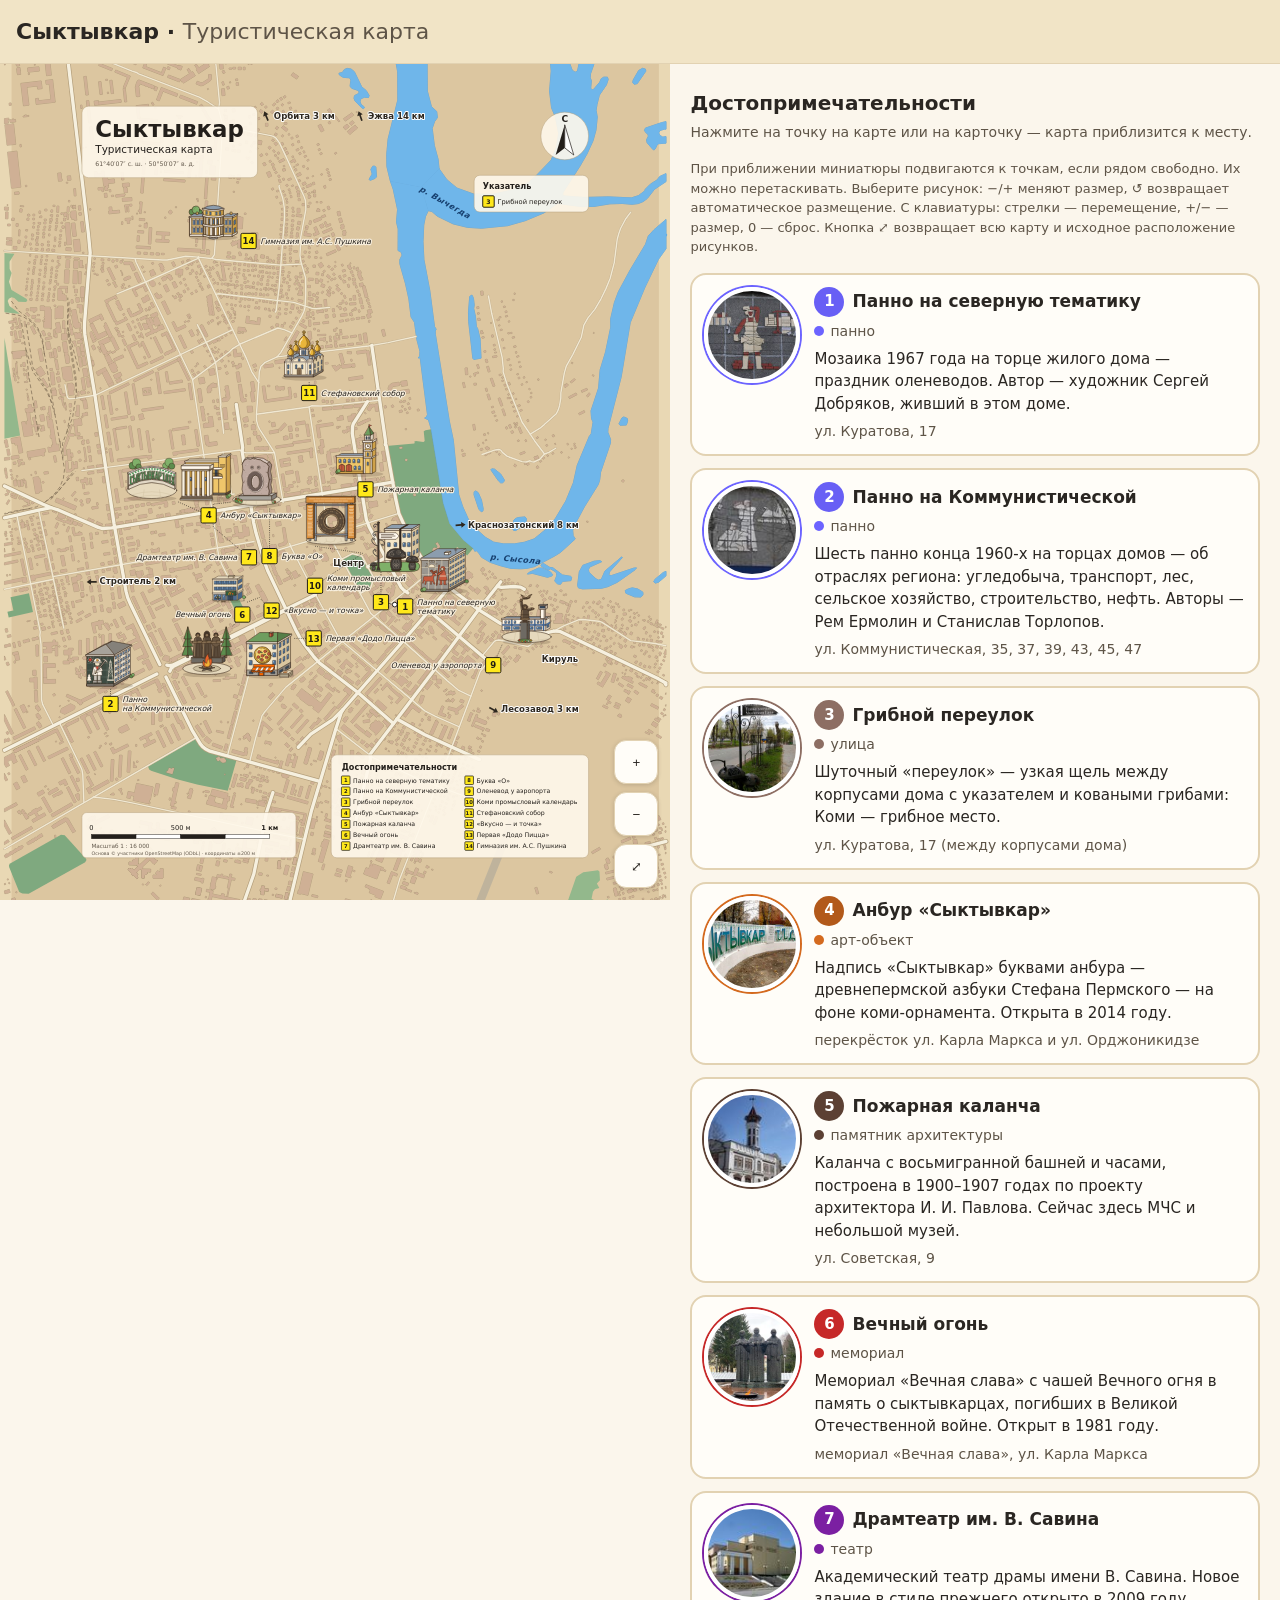
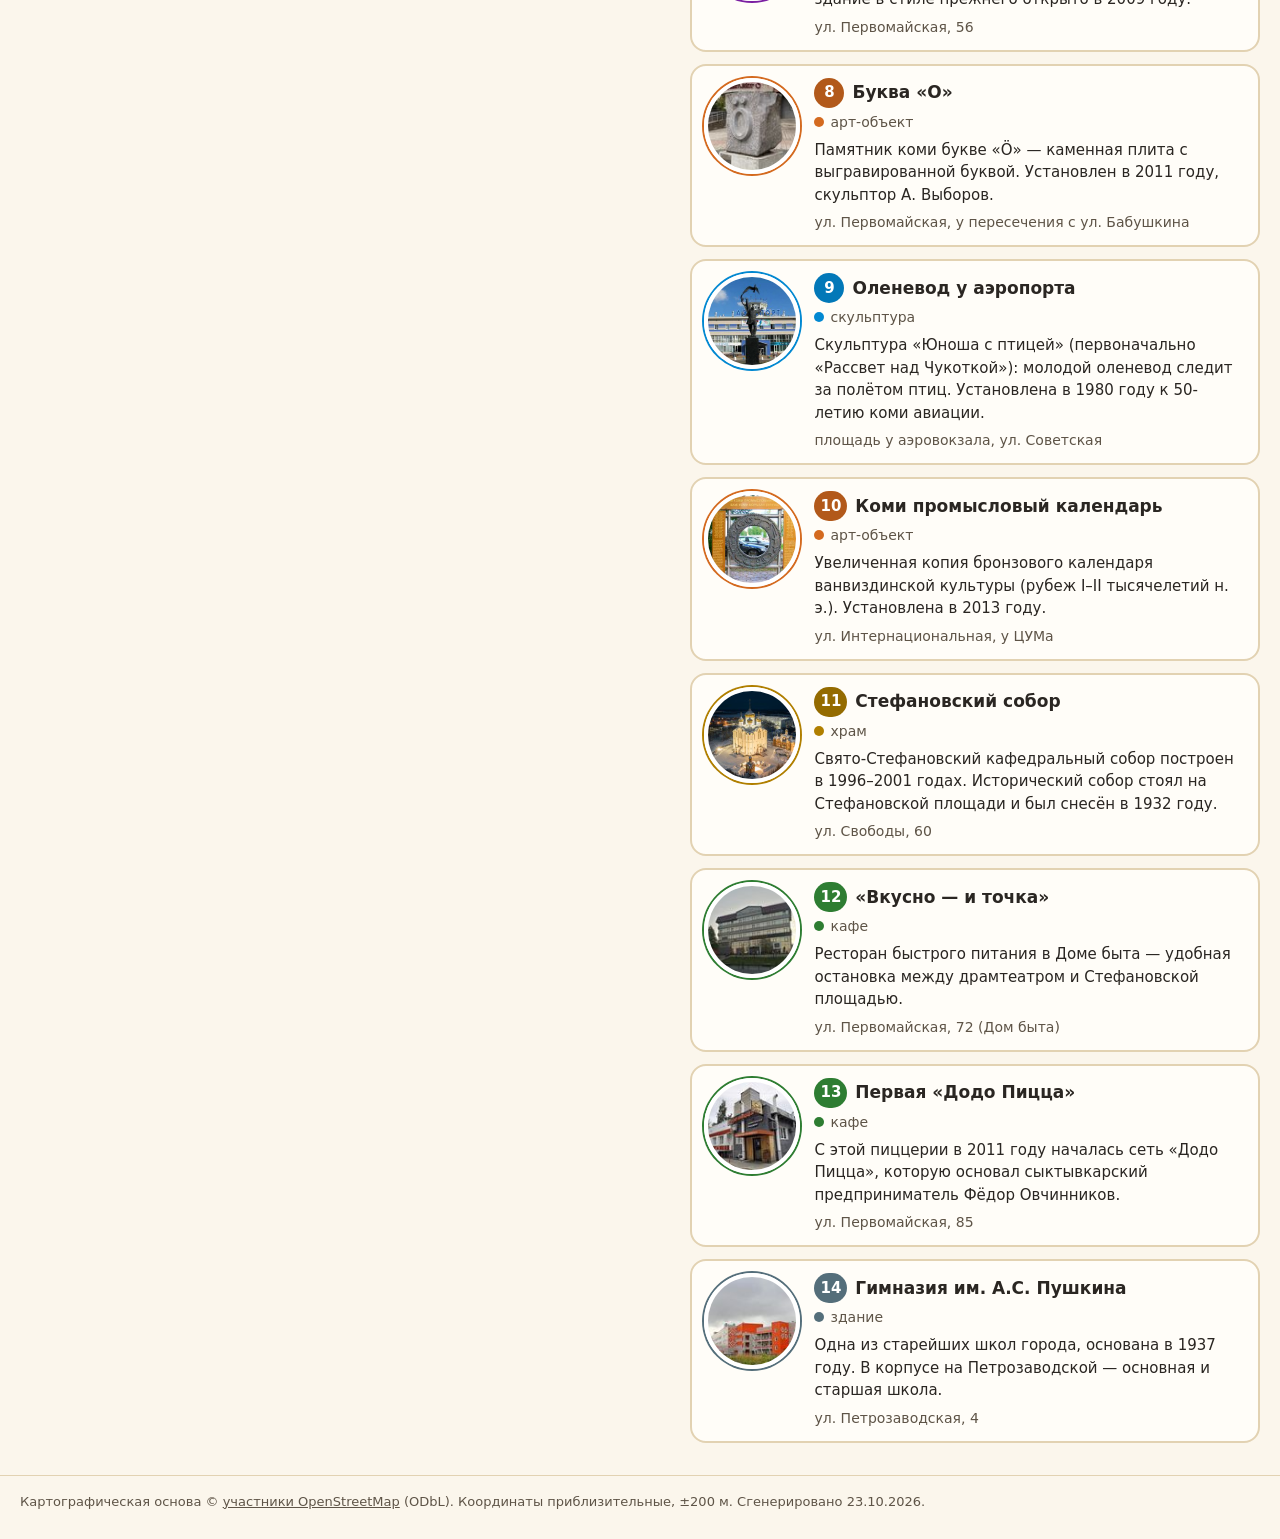
==== index.html @ 78ba377e "Replace card drawings with photos; add navigation files; remove you-are-here" ====
<!doctype html>
<html lang="ru">
<head>
<meta charset="utf-8">
<meta name="viewport" content="width=device-width, initial-scale=1, viewport-fit=cover">
<title>Сыктывкар · Туристическая карта — 14 достопримечательностей</title>
<meta name="description" content="Туристическая карта Сыктывкара: 14 достопримечательностей — панно, арт-объекты, памятники, театр, собор и кафе. Фото, описания и адреса.">
<meta name="theme-color" content="#F1E4C6">
<meta property="og:type" content="website">
<meta property="og:locale" content="ru_RU">
<meta property="og:title" content="Сыктывкар · Туристическая карта">
<meta property="og:description" content="Туристическая карта Сыктывкара: 14 достопримечательностей — панно, арт-объекты, памятники, театр, собор и кафе. Фото, описания и адреса.">
<meta property="og:image" content="syktyvkar_map_ref.png">
<meta property="og:image:width" content="2480">
<meta property="og:image:height" content="3508">
<meta name="twitter:card" content="summary_large_image">
<link rel="icon" type="image/svg+xml" href="favicon.svg">
<style>
:root{
  --bg:#FBF6EC; --paper:#FFFDF8; --sand:#F1E4C6; --map-bg:#E9D8B4;
  --ink:#2A2622; --muted:#5E5447; --line:#E2D2B2;
  --accent:#5C4033; --accent-hover:#47302A; --on-accent:#FFFFFF; --focus:#0B5CC2;
  --header-h:64px;
}
*{box-sizing:border-box}
html{-webkit-text-size-adjust:100%;scroll-padding-top:calc(var(--header-h) + 12px)}
body{margin:0;background:var(--bg);color:var(--ink);
  font:16px/1.5 "DejaVu Sans",Verdana,"PT Sans",system-ui,-apple-system,"Segoe UI",Roboto,Arial,sans-serif}
.top{position:sticky;top:0;z-index:20;display:flex;align-items:center;justify-content:space-between;gap:12px;
  min-height:var(--header-h);padding:8px max(16px,env(safe-area-inset-right)) 8px max(16px,env(safe-area-inset-left));
  background:var(--sand);border-bottom:1px solid var(--line)}
.top h1{margin:0;font-size:clamp(16px,2.3vw,22px);line-height:1.25}
.top h1 span{font-weight:400;color:var(--muted)}
.btn{display:inline-flex;align-items:center;gap:8px;min-height:44px;padding:0 18px;border-radius:999px;
  background:var(--accent);color:var(--on-accent);font-weight:700;font-size:15px;text-decoration:none;white-space:nowrap}
.btn:hover{background:var(--accent-hover)}
.btn svg{width:18px;height:18px}
a:focus-visible,button:focus-visible,.marker:focus-visible{outline:3px solid var(--focus);outline-offset:2px}
.layout{display:grid;grid-template-columns:minmax(0,1.1fr) minmax(340px,1fr)}
.map-pane{position:sticky;top:var(--header-h);height:calc(100vh - var(--header-h));height:calc(100dvh - var(--header-h));
  background:var(--map-bg);overflow:hidden}
.map-pane svg{display:block;width:100%;height:100%;touch-action:pan-y;user-select:none;-webkit-user-select:none}
.map-pane svg.is-zoomed{touch-action:none;cursor:grab}
.map-pane svg.is-dragging{cursor:grabbing}
.map-tools{position:absolute;right:12px;bottom:12px;display:flex;flex-direction:column;gap:8px}
.map-tools button{width:44px;height:44px;border-radius:12px;border:1px solid var(--line);background:var(--paper);
  color:var(--ink);font:700 22px/1 inherit;cursor:pointer;box-shadow:0 1px 4px rgba(42,38,34,.18)}
.map-tools button:hover{background:#fff}
.list-pane{padding:20px 20px 32px}
.list-pane h2{margin:4px 0 4px;font-size:20px}
.list-pane .hint{margin:0 0 16px;color:var(--muted);font-size:14px}
.cards{list-style:none;margin:0;padding:0;display:grid;gap:12px}
.card{position:relative;display:grid;grid-template-columns:96px 1fr;gap:14px;align-items:start;padding:12px;
  background:var(--paper);border:2px solid var(--line);border-radius:16px;
  transition:border-color .25s ease,box-shadow .25s ease,background-color .25s ease}
.card:hover,.card.is-hover{border-color:var(--c)}
.card.is-active{border-color:var(--c);box-shadow:0 0 0 4px color-mix(in srgb,var(--c) 22%,transparent);
  background:color-mix(in srgb,var(--c) 6%,var(--paper))}
.card.flash{animation:flash .9s ease}
@keyframes flash{0%{box-shadow:0 0 0 0 var(--c)}100%{box-shadow:0 0 0 14px transparent}}
.card>div{min-width:0;overflow-wrap:break-word}
.thumb{width:96px;height:96px;border-radius:50%;object-fit:cover;border:4px solid #fff;box-shadow:0 0 0 2px var(--c)}
.head{display:flex;align-items:center;gap:8px}
.num{flex:none;display:inline-grid;place-items:center;min-width:30px;height:30px;padding:0 6px;border-radius:999px;
  background:var(--c-ink);color:#fff;font-weight:700;font-size:15px}
.card h3{margin:0;font-size:17px;line-height:1.3}
.cat{margin:4px 0 6px;font-size:14px;color:var(--muted)}
.cat i{display:inline-block;width:10px;height:10px;margin-right:6px;border-radius:50%;background:var(--c)}
.desc{margin:0 0 6px;font-size:15px}
.addr{margin:0;font-size:14px;color:var(--muted)}
.card-hit{position:absolute;inset:0;width:100%;border:0;padding:0;border-radius:14px;background:transparent;cursor:pointer}
footer{padding:16px 20px 28px;border-top:1px solid var(--line);color:var(--muted);font-size:13px}
footer a{color:inherit}
.sr-only{position:absolute;width:1px;height:1px;margin:-1px;overflow:hidden;clip:rect(0 0 0 0);white-space:nowrap}
/* SVG-карта */
.marker{cursor:pointer;outline:none}
.marker .dot{transition:stroke-width .2s ease,fill .2s ease}
.marker:hover .dot,.marker.is-hover .dot,.marker:focus-visible .dot,.marker.is-active .dot{stroke-width:8;fill:var(--hi)}
.marker .ring{opacity:0;transition:opacity .2s ease}
.marker.is-active .ring,.marker:focus-visible .ring{opacity:1}
.hit{fill:transparent}
.illu{cursor:pointer}
/* при зуме оформление печатного листа (заголовок, легенда, линейка) убираем — оно бы росло */
#map-svg :is(#title,#north,#scalebar,#legend,#index){transition:opacity .25s ease}
#map-svg.is-zoomed :is(#title,#north,#scalebar,#legend,#index){opacity:0;pointer-events:none}
.dyn-scale{position:absolute;left:12px;bottom:12px;display:none;align-items:center;gap:8px;padding:6px 10px;
  border:1px solid var(--line);border-radius:10px;background:rgba(255,253,248,.94);color:var(--ink);font-size:13px;
  box-shadow:0 1px 4px rgba(42,38,34,.18)}
.dyn-scale i{display:block;height:7px;border:2px solid var(--ink);border-top:0}
.map-pane.is-zoomed .dyn-scale{display:flex}
.yah-pulse{transform-box:fill-box;transform-origin:center;animation:yah 1.8s ease-out infinite;pointer-events:none}
@keyframes yah{0%{transform:scale(1);opacity:.55}100%{transform:scale(3.4);opacity:0}}
@media (max-width:860px){
  .layout{grid-template-columns:minmax(0,1fr)}
  .map-pane{position:relative;top:auto;height:auto;aspect-ratio:2480/3508}
  .list-pane{padding:16px}
  .top .btn span{display:none}
}
@media (prefers-reduced-motion:reduce){
  .yah-pulse{animation:none;opacity:.3}
  *,*::before,*::after{transition:none!important;animation-duration:0s!important;scroll-behavior:auto!important}
}
/* navigation:start */
/* Управление миниатюрами использует оформление существующих кнопок карты. */
.map-pane{scroll-margin-top:var(--header-h);overflow-anchor:none}
.map-pane #map-svg{height:var(--map-canvas-height,100%)}
.head h3{min-width:0;overflow-wrap:anywhere}
.illu{cursor:grab;touch-action:none;outline:none}
.illu.is-dragging,#map-svg.is-dragging .illu{cursor:grabbing}
.illu:focus-visible{filter:drop-shadow(0 0 2px var(--focus))}
.callout-leader{pointer-events:none}
.illu-hit{fill:transparent;pointer-events:all}
#labels,#districts,#you-are-here,.marker .hit{pointer-events:none}
.callout-tools{position:absolute;top:12px;left:12px;bottom:auto;right:auto;
  display:flex;flex-direction:row;align-items:center;gap:6px;max-width:calc(100% - 24px);padding:6px;
  border:1px solid var(--line);border-radius:12px;background:var(--paper)}
.callout-tools[hidden]{display:none}
.callout-tools span{padding:0 4px;font-size:13px;line-height:1.2;color:var(--ink)}
.callout-tools button{flex:none;width:40px;height:40px;font-size:21px}
.callout-tools button:disabled{opacity:.45;cursor:default}
.navigation-hint{font-size:13px!important}
#map-svg.is-dragging,#map-svg.is-dragging *{cursor:grabbing}
.callout-leader.is-active,.callout-leader.is-hover{stroke-opacity:1;stroke-width:2.6px;
  vector-effect:non-scaling-stroke;filter:drop-shadow(0 0 1px var(--paper))}
.illu:is(.is-active,.is-hover) .illu-hit{stroke:var(--accent);stroke-width:1.3px;
  stroke-dasharray:3 4;vector-effect:non-scaling-stroke;rx:8px}
#navigation-labels{pointer-events:none;user-select:none}
#navigation-labels text{text-anchor:middle;dominant-baseline:central;paint-order:stroke fill;
  stroke:var(--sand);stroke-linejoin:round;stroke-width:3px;font-family:Verdana,"DejaVu Sans",sans-serif}
.street-label{font-size:12px;font-style:italic;fill-opacity:.86}
.house-label{font-size:11px;font-weight:700}
.thumb.illustrated{object-fit:contain;background:var(--paper);padding:5px}
.place-sheet{display:none}
@media(max-width:860px){
  .map-pane{height:calc(100vh - var(--header-h));height:calc(100dvh - var(--header-h));aspect-ratio:auto}
  .place-sheet:not([hidden]){display:block;position:fixed;z-index:30;left:max(10px,env(safe-area-inset-left));
    right:max(10px,env(safe-area-inset-right));bottom:max(10px,env(safe-area-inset-bottom));
    max-height:55vh;max-height:55dvh;overflow:auto;overflow-x:hidden;overscroll-behavior:contain;
    padding:14px 14px 8px;background:var(--paper);border:2px solid var(--line);border-radius:16px;
    box-shadow:0 4px 24px rgba(42,38,34,.2)}
  .sheet-summary{display:grid;grid-template-columns:64px minmax(0,1fr) 36px;gap:12px;align-items:center}
  .sheet-summary .thumb{width:64px;height:64px;border-width:3px}
  .sheet-summary h2{margin:0;font-size:17px;line-height:1.25;overflow-wrap:anywhere}
  .sheet-category{margin:4px 0 0;color:var(--muted);font-size:13px}
  .sheet-close{align-self:start;width:36px;height:44px;border:0;border-radius:10px;
    background:transparent;color:var(--ink);font-size:28px;line-height:1;cursor:pointer}
  .sheet-address{margin:10px 0 0;color:var(--muted);font-size:14px}
  .sheet-description{margin:10px 0 0;font-size:15px;line-height:1.45}
  .sheet-toggle{display:block;width:100%;min-height:44px;margin-top:4px;border:0;background:transparent;
    color:var(--accent);font-family:inherit;font-size:14px;font-weight:700;line-height:1.3;cursor:pointer}
  .sheet-toggle:hover,.sheet-close:hover{background:var(--bg)}
}
@media(max-width:360px){
  .sheet-summary{grid-template-columns:48px minmax(0,1fr) 28px;gap:8px}
  .sheet-summary .thumb{width:48px;height:48px}
  .sheet-summary h2{font-size:16px}
  .sheet-close{width:28px}
}
/* navigation:end */
</style>
</head>
<body>
<header class="top">
  <h1>Сыктывкар · <span>Туристическая карта</span></h1>
  
</header>
<main class="layout">
  <section class="map-pane" id="map" aria-label="Карта">
    <svg xmlns="http://www.w3.org/2000/svg" viewBox="0 0 2480 3508" id="map-svg" preserveAspectRatio="xMidYMid meet" aria-labelledby="map-svg-title"><title id="map-svg-title">Сыктывкар — Туристическая карта</title>
<desc>14 достопримечательностей. Основа © участники OpenStreetMap (ODbL).</desc>
<g id="land"><rect x="-118" y="-118" width="2716" height="3744" fill="#DCC6A0"/></g>
<g id="parks"><path d="M2385.7 3565.7L2390.6 3587.4L2336.4 3601.2L2309 3622.5L2314 3638.7L2258.2 3656L2247.4 3656L2243.9 3653.4L2256 3641.1L2251 3625.2L2215.2 3615.7L2200.9 3627.8L2180.9 3625L2153.8 3656L2118.5 3655.9L2199.5 3560.1L2251.3 3410.2L2280.8 3391.6L2342.3 3383.4L2348.7 3387.9L2350.8 3425L2337.8 3438.6L2348.1 3457.9L2329.8 3463.4L2321.6 3473.7L2315.5 3503.2L2349.8 3520.4L2350.3 3562L2365.3 3570L2371.2 3564.5L2370.9 3511.6L2383.2 3504.5L2388.5 3531.8L2410.5 3531.5L2415.1 3553Z" fill="#93B88C" fill-rule="evenodd"/>
<path d="M-148 1572.8L-82.4 1559.1L-148 1150.2Z" fill="#93B88C" fill-rule="evenodd"/>
<path d="M-100.8 1047.4L-148 1041.3L-148 792.9L-106 796.6L-126.7 830L-126.2 860.6L-118 877.3L-129 913.5L-118 947.9L-54.6 986.1L-52.1 993.2L-57.7 999.1L-89.7 997.5L-106.5 982.3L-118 978.7L-129.6 984.6L-134.3 994.3L-127 1015.3L-83.2 1048.1Z" fill="#93B88C" fill-rule="evenodd"/>
<path d="M-124.1 3355.1L89.2 3233.7L104.9 3235.8L195 3335.6L195.9 3340.2L190.8 3349.2L-46.4 3481.7L-72.8 3480.4L-86 3474.5L-128.5 3370L-129 3361.1Z" fill="#7FA97F" fill-rule="evenodd"/>
<path d="M-45.1 2220.7L-28.3 2299.4L-130.2 2323.1L-135.6 2298.8L-110.5 2293.4L-122.5 2237.6Z" fill="#7FA97F" fill-rule="evenodd"/>
<path d="M467.3 2965.8L576.2 3001.1L660.2 3023.7L789.1 3049.3L826.1 2919.1L705.8 2886.7L687.3 2875.6L674.2 2863.4L657 2838.5L649.9 2835.9L454.5 2947.3L459.4 2960.4Z" fill="#7FA97F" fill-rule="evenodd"/>
<path d="M853.1 2339.5L846.3 2343.1L796 2242.4L826.8 2226.9L877.4 2327.4L874.7 2328.7L853.5 2290.9L833.6 2300.8Z" fill="#7FA97F" fill-rule="evenodd"/>
<path d="M1274.6 2080.5L1347.4 2217.7L1387.6 2195.9L1398.3 2153.4L1351.5 2067.4L1311.9 2056.3L1274.7 2075.8Z" fill="#7FA97F" fill-rule="evenodd"/>
<path d="M1645 1542.1L1694.2 1842L1721.2 1929.3L1778.2 1996.9L1819.6 2031.9L1793.3 2062.2L1751.9 2027L1732.3 2047.5L1639.6 2123.2L1634.6 2120.5L1563.2 2004.8L1506 1873.6L1459.2 1608.1L1466 1601.9L1571.8 1592.2L1573.8 1588.7L1570.7 1585.3L1578.7 1582L1610.2 1586.1L1615.4 1582.3L1611.3 1541.1L1618.8 1536.4L1643.1 1532.8Z" fill="#7FA97F" fill-rule="evenodd"/></g>
<g id="buildings"><path d="M-148 3469.7L-144.9 3469.5L-145.2 3468.4L-140.9 3467.2L-140.6 3468.2L-136.2 3467L-136.5 3465.9L-132.2 3464.6L-131.9 3465.7L-129 3464.9L-129.3 3463.8L-127.9 3463.4L-124.1 3476.3L-125.6 3476.7L-125.9 3475.6L-130.2 3476.9L-129.8 3478.3L-139.9 3481.3L-140.4 3479.8L-144.7 3481L-144.4 3482.2L-145.8 3482.6L-148 3475.1Z" fill="none" stroke="#8F7C60" stroke-width="2" stroke-linejoin="round"/>
<path d="M-79.2 3517L-62.7 3512.9L-52.5 3554.5L-68.9 3558.5Z" fill="none" stroke="#8F7C60" stroke-width="2" stroke-linejoin="round"/>
<path d="M-91.1 3595.5L-80.6 3592.9L-75.2 3614.5L-85.7 3617.1Z" fill="none" stroke="#8F7C60" stroke-width="2" stroke-linejoin="round"/>
<path d="M-148 3519.7L-115.9 3510.7L-118.1 3502.8L-103.9 3498.8L-99.3 3515.1L-99.2 3519.1L-101 3522.2L-104.8 3524.7L-148 3536.8Z" fill="none" stroke="#8F7C60" stroke-width="2" stroke-linejoin="round"/>
<path d="M-48.3 3530.4L-27.1 3525.1L-24.4 3535.9L-45.6 3541.2Z" fill="none" stroke="#8F7C60" stroke-width="2" stroke-linejoin="round"/>
<path d="M-7.4 3656L-14.3 3631.3L-2.9 3628.1L5 3656Z" fill="none" stroke="#8F7C60" stroke-width="2" stroke-linejoin="round"/>
<path d="M-37.1 3563.8L-18.8 3559.3L-10 3595.1L-28.2 3599.6Z" fill="none" stroke="#8F7C60" stroke-width="2" stroke-linejoin="round"/>
<path d="M-65.9 3566.1L-51 3562.5L-41.1 3602.8L-55.9 3606.4Z" fill="none" stroke="#8F7C60" stroke-width="2" stroke-linejoin="round"/>
<path d="M-4 3571.7L7.2 3569L12.1 3590L0.9 3592.7Z" fill="none" stroke="#8F7C60" stroke-width="2" stroke-linejoin="round"/>
<path d="M-44.5 3545.7L-23.3 3540.4L-20.6 3551.3L-41.8 3556.5Z" fill="none" stroke="#8F7C60" stroke-width="2" stroke-linejoin="round"/>
<path d="M-142.4 3544.8L-148 3546.4L-148 3552.6L-140.7 3550.5Z" fill="none" stroke="#8F7C60" stroke-width="2" stroke-linejoin="round"/>
<path d="M-93 3616.9L-99.5 3618.9L-101 3614.3L-94.4 3612.3Z" fill="none" stroke="#8F7C60" stroke-width="2" stroke-linejoin="round"/>
<path d="M14.8 3545.8L-6.9 3551.3L-8.7 3544.3L-6.4 3543.7L-7.6 3539L-5.3 3538.5L-7.1 3531.7L10.1 3527.3Z" fill="none" stroke="#8F7C60" stroke-width="2" stroke-linejoin="round"/>
<path d="M-96.8 3472.5L-95.1 3476.8L-99.4 3478.5L-101.2 3474.2Z" fill="none" stroke="#8F7C60" stroke-width="2" stroke-linejoin="round"/>
<path d="M-9.3 3555.7L-3.6 3554.4L-2.6 3558.7L-8.4 3560.1Z" fill="none" stroke="#8F7C60" stroke-width="2" stroke-linejoin="round"/>
<path d="M-15.3 3520.5L6.8 3514.7L8 3519.2L-14.1 3525Z" fill="none" stroke="#8F7C60" stroke-width="2" stroke-linejoin="round"/>
<path d="M-138.5 3560.5L-132.9 3558.9L-130.1 3569.4L-127.8 3568.8L-125.9 3575.7L-132.2 3577.4L-130 3585.5L-133.4 3586.4L-135.6 3578.4L-140.6 3579.7L-142.4 3573.3L-144.4 3573.9L-146.9 3564.7L-138 3562.2Z" fill="none" stroke="#8F7C60" stroke-width="2" stroke-linejoin="round"/>
<path d="M-126.8 3584.7L-137.8 3587.7L-130.8 3612.9L-140.8 3615.6L-138.7 3623L-134 3621.7L-128.1 3643L-117.4 3640.1L-123.7 3617.3L-118.3 3615.8Z" fill="none" stroke="#8F7C60" stroke-width="2" stroke-linejoin="round"/>
<path d="M-36.3 3566.7L-49.2 3569.6L-47.3 3577.4L-34.4 3574.5Z" fill="none" stroke="#8F7C60" stroke-width="2" stroke-linejoin="round"/>
<path d="M-20.9 2945.3L-12.1 2940.9L-42.6 2879.7L-51.4 2884.1Z" fill="none" stroke="#8F7C60" stroke-width="2" stroke-linejoin="round"/>
<path d="M-57.5 2963.5L-48.8 2959.2L-79.3 2898L-88 2902.3Z" fill="none" stroke="#8F7C60" stroke-width="2" stroke-linejoin="round"/>
<path d="M15.7 2927.1L24.7 2922.6L-5.8 2861.4L-14.8 2865.9Z" fill="none" stroke="#8F7C60" stroke-width="2" stroke-linejoin="round"/>
<path d="M4.5 3602.8L39.1 3594.3L42.8 3609.2L8.2 3617.8Z" fill="none" stroke="#8F7C60" stroke-width="2" stroke-linejoin="round"/>
<path d="M7.9 3080.9L18.4 3075L52 3135.6L41.4 3141.4Z" fill="none" stroke="#8F7C60" stroke-width="2" stroke-linejoin="round"/>
<path d="M-148 2938.4L-141.4 2951.4L-126.6 2943.8L-135 2927.3L-118.5 2918.9L-110 2935.6L-94.4 2927.7L-103.8 2909.2L-101.4 2908L-110.7 2889.7L-148 2908.7Z" fill="none" stroke="#8F7C60" stroke-width="2" stroke-linejoin="round"/>
<path d="M-3.8 3155.6L-13.2 3138.8L9.8 3125.9L4.6 3116.6L-13 3126.5L-14.9 3123.3L-23.8 3128.2L-32.9 3133.3L-31 3136.6L-48.1 3146.2L-42.9 3155.5L-21.8 3143.6L-12.3 3160.4L-33 3172.1L-27.1 3182.5L25.6 3152.9L19.7 3142.4Z" fill="none" stroke="#8F7C60" stroke-width="2" stroke-linejoin="round"/>
<path d="M19.7 3031.6L26.9 3027.9L28.7 3031.2L21.5 3035Z" fill="none" stroke="#8F7C60" stroke-width="2" stroke-linejoin="round"/>
<path d="M11.2 3550.9L23.1 3547.9L24.1 3551.8L12.1 3554.7Z" fill="none" stroke="#8F7C60" stroke-width="2" stroke-linejoin="round"/>
<path d="M-148 3171.8L-118.3 3227.1L-129.2 3232.9L-148 3197.8Z" fill="none" stroke="#8F7C60" stroke-width="2" stroke-linejoin="round"/>
<path d="M-148 3264.2L-132.6 3255.2L-127.8 3263.5L-148 3275.2Z" fill="none" stroke="#8F7C60" stroke-width="2" stroke-linejoin="round"/>
<path d="M-119.6 3247L-35.1 3199L-30.2 3207.7L-114.6 3255.7Z" fill="none" stroke="#8F7C60" stroke-width="2" stroke-linejoin="round"/>
<path d="M-148 2976.8L-134.2 3004.3L-142.8 3008.6L-148 2998.3Z" fill="none" stroke="#8F7C60" stroke-width="2" stroke-linejoin="round"/>
<path d="M-148 3125.1L-98.9 3099.4L-93.7 3109.4L-148 3137.9Z" fill="none" stroke="#8F7C60" stroke-width="2" stroke-linejoin="round"/>
<path d="M-95.5 3013L-110.3 3020.6L-97.5 3045.5L-82.7 3037.9Z" fill="none" stroke="#8F7C60" stroke-width="2" stroke-linejoin="round"/>
<path d="M-131.2 2983.1L-134.5 2976.1L-127.8 2973L-124.5 2980Z" fill="none" stroke="#8F7C60" stroke-width="2" stroke-linejoin="round"/>
<path d="M-148 3438.9L-144.3 3437.9L-143 3442.9L-148 3444.2Z" fill="none" stroke="#8F7C60" stroke-width="2" stroke-linejoin="round"/>
<path d="M-104 3292.8L-101 3293.3L-99.2 3292.2L-98.5 3293.4L-90.2 3288.6L-91 3287.2L-88.2 3285.6L-87.9 3283.6L-85.6 3284.1L-81.2 3281.5L-80.5 3282.8L-72.8 3279.5L-69.2 3285.6L-72.1 3287.3L-71 3289.2L-75.3 3291.7L-74.8 3292.7L-77.8 3294.4L-78.3 3293.5L-84.8 3298.6L-85.4 3297.6L-99.4 3305.7L-98.7 3306.8L-102.6 3309.1L-103.2 3308L-111.7 3313L-111.1 3314.1L-114.7 3316.2L-115.3 3315.1L-132.4 3326.1L-132.9 3325.3L-136 3327.2L-135.5 3328.1L-143.3 3331.4L-148 3324.9L-148 3320.5L-143.1 3317.6L-142.3 3314.7L-139.9 3315.1L-137.8 3313.9L-136.9 3315.4L-126.4 3309.2L-127 3308.2L-124.7 3306.8L-124.3 3304.4L-121.5 3304.9L-117.4 3302.6L-116.6 3303.9L-108.3 3299.1L-108.9 3297.9L-104.5 3295.3Z" fill="none" stroke="#8F7C60" stroke-width="2" stroke-linejoin="round"/>
<path d="M-49 3276.7L-54.4 3267.6L-41.7 3259.3L-40.7 3260.9L-33.9 3256.8L-34.9 3255.1L-29 3251.6L-28 3253.3L-21 3249.1L-22.1 3247.3L-16.2 3243.8L-15.1 3245.6L-8.2 3241.5L-9.4 3239.5L8 3229.4L9.9 3232.6L8.7 3233.3L14 3239.9L-11.4 3254.2L-10.8 3255.1L-15.5 3257.8L-16 3257L-23.9 3261.7L-23.2 3262.8L-27.9 3265.6L-28.6 3264.5L-40.9 3273L-41.4 3272.1Z" fill="none" stroke="#8F7C60" stroke-width="2" stroke-linejoin="round"/>
<path d="M-11.2 3059.2L-4.2 3072.2L20.2 3059.1L13.2 3046.1Z" fill="none" stroke="#8F7C60" stroke-width="2" stroke-linejoin="round"/>
<path d="M-136.8 3420.5L-132.6 3418.8L-131 3422.9L-135.2 3424.6Z" fill="none" stroke="#8F7C60" stroke-width="2" stroke-linejoin="round"/>
<path d="M-128.8 3440.6L-125.2 3439.2L-127.2 3434.2L-130.8 3435.6Z" fill="none" stroke="#8F7C60" stroke-width="2" stroke-linejoin="round"/>
<path d="M-63.8 2984.5L-79 2991.6L-67.1 3016.9L-51.9 3009.8Z" fill="none" stroke="#8F7C60" stroke-width="2" stroke-linejoin="round"/>
<path d="M-51.3 3166.7L-53.9 3162.1L-48 3158.7L-45.2 3163.4Z" fill="none" stroke="#8F7C60" stroke-width="2" stroke-linejoin="round"/>
<path d="M-78.4 3132.9L-57.1 3170L-51.3 3166.7L-53.9 3162.1L-48 3158.7L-56.3 3144.2L-62.3 3147.6L-72.7 3129.6Z" fill="none" stroke="#8F7C60" stroke-width="2" stroke-linejoin="round"/>
<path d="M-62.3 3147.6L-58.2 3145.3L-67.1 3130.3L-72.7 3129.6Z" fill="none" stroke="#8F7C60" stroke-width="2" stroke-linejoin="round"/>
<path d="M-76.8 3145.4L-85 3131.3L-94 3136.5L-89 3145.1L-85.2 3142.9L-82 3148.4Z" fill="none" stroke="#8F7C60" stroke-width="2" stroke-linejoin="round"/>
<path d="M-107.3 2708.9L-97.9 2704.3L-58.5 2784.4L-67.9 2789Z" fill="none" stroke="#8F7C60" stroke-width="2" stroke-linejoin="round"/>
<path d="M-109.4 2879.6L-11.9 2831.6L-6.7 2842.1L-104.2 2890.1Z" fill="none" stroke="#8F7C60" stroke-width="2" stroke-linejoin="round"/>
<path d="M-148 2729.7L-110.3 2808.5L-120.8 2813.6L-148 2756.7Z" fill="none" stroke="#8F7C60" stroke-width="2" stroke-linejoin="round"/>
<path d="M-148 2833.5L-143.8 2831.5L-142 2835.1L-129.5 2827.9L-124 2839L-133.8 2843.8L-135.5 2840.5L-148 2847.4Z" fill="none" stroke="#8F7C60" stroke-width="2" stroke-linejoin="round"/>
<path d="M-18.8 2695.2L-8.9 2689.1L-4.7 2697.7L-2.6 2696.7L3.8 2710L-7.1 2716.5L-12.3 2705.6L-15.1 2706.9L-17.2 2702.6L-15.6 2701.9Z" fill="none" stroke="#8F7C60" stroke-width="2" stroke-linejoin="round"/>
<path d="M-16.1 2730.2L-6.2 2724.1L-2 2732.7L0.1 2731.7L6.5 2745L-4.4 2751.5L-9.6 2740.6L-12.4 2741.9L-14.5 2737.6L-12.9 2736.9Z" fill="none" stroke="#8F7C60" stroke-width="2" stroke-linejoin="round"/>
<path d="M-13.6 2765.4L-3.6 2759.3L0.5 2767.9L2.7 2766.9L9.1 2780.2L-1.8 2786.7L-7.1 2775.8L-9.8 2777.1L-11.9 2772.8L-10.4 2772.1Z" fill="none" stroke="#8F7C60" stroke-width="2" stroke-linejoin="round"/>
<path d="M-82.8 2694.5L-66.5 2686.9L-54 2713.4L-59.5 2716L-58.6 2717.9L-69.5 2722.9Z" fill="none" stroke="#8F7C60" stroke-width="2" stroke-linejoin="round"/>
<path d="M-57.3 2718.5L-51.1 2715.6L-49 2720L-55.2 2722.9Z" fill="none" stroke="#8F7C60" stroke-width="2" stroke-linejoin="round"/>
<path d="M-112.1 2825.2L-22.2 2781.4L-17.2 2791.8L-107 2835.5Z" fill="none" stroke="#8F7C60" stroke-width="2" stroke-linejoin="round"/>
<path d="M-141.3 2804.4L-137 2813.5L-128.7 2809.6L-133 2800.5Z" fill="none" stroke="#8F7C60" stroke-width="2" stroke-linejoin="round"/>
<path d="M-10.6 2834.2L-5.8 2832.6L-3.3 2837.5L-4.7 2838.2L-4 2839.6L-7.2 2841.2Z" fill="none" stroke="#8F7C60" stroke-width="2" stroke-linejoin="round"/>
<path d="M69 2803L1.8 2837.3L-3.7 2826.5L63.5 2792.1L64.4 2793.9L73.4 2789.2L97.6 2836.3L88.5 2841Z" fill="none" stroke="#8F7C60" stroke-width="2" stroke-linejoin="round"/>
<path d="M94.3 3619.4L103 3615.7L113.7 3640.5L105 3644.2Z" fill="none" stroke="#8F7C60" stroke-width="2" stroke-linejoin="round"/>
<path d="M107.3 3651.8L116 3648L119.4 3656L109.1 3656Z" fill="none" stroke="#8F7C60" stroke-width="2" stroke-linejoin="round"/>
<path d="M121.8 3646.9L126.3 3645.1L130.6 3656L125.4 3656Z" fill="none" stroke="#8F7C60" stroke-width="2" stroke-linejoin="round"/>
<path d="M475.6 3474L501.9 3500.7L493.7 3508.7L467.5 3481.9Z" fill="none" stroke="#8F7C60" stroke-width="2" stroke-linejoin="round"/>
<path d="M481.7 3511.7L488.8 3519.2L491.1 3517L484.1 3509.5Z" fill="none" stroke="#8F7C60" stroke-width="2" stroke-linejoin="round"/>
<path d="M371.9 2882.6L383 2883.2L377.7 2971.8L366.6 2971.1Z" fill="none" stroke="#8F7C60" stroke-width="2" stroke-linejoin="round"/>
<path d="M256.8 2950.2L265.3 2946.1L234.8 2883.9L226.3 2888.1Z" fill="none" stroke="#8F7C60" stroke-width="2" stroke-linejoin="round"/>
<path d="M334.9 2900.2L345.8 2900.8L340.9 2992.3L329.9 2991.8Z" fill="none" stroke="#8F7C60" stroke-width="2" stroke-linejoin="round"/>
<path d="M33.9 2906.1L114.9 2866.4L119.8 2876.5L38.8 2916.2Z" fill="none" stroke="#8F7C60" stroke-width="2" stroke-linejoin="round"/>
<path d="M291.8 3014.9L227.5 3050.4L221.4 3039.3L285.6 3003.8Z" fill="none" stroke="#8F7C60" stroke-width="2" stroke-linejoin="round"/>
<path d="M227.5 2964.6L236.7 2960.1L206.2 2897.9L197 2902.4Z" fill="none" stroke="#8F7C60" stroke-width="2" stroke-linejoin="round"/>
<path d="M132.6 2893.9L123 2898.6L129.5 2911.7L139 2907Z" fill="none" stroke="#8F7C60" stroke-width="2" stroke-linejoin="round"/>
<path d="M422.4 3175L419.8 3187.7L458.7 3195.7L453.9 3218.6L486.5 3225.4L482.3 3248.3L543.9 3259.7L547.3 3240.8L523.9 3236.7L524.4 3234.1L520.3 3233.3L519 3239.9L516.6 3242L507 3240.4L504.9 3237.9L501.6 3239.3L497 3238.4L498.8 3228.9L500 3229.2L500.6 3226.2L495 3225L496 3220.1L521.8 3225.4L521 3229.4L528 3230.9L531.6 3218.1L533 3218.4L533.6 3215.7L498.6 3209.1L499.7 3203.8L500.9 3204L501.8 3199.8L500.7 3199.6L503.6 3185.7L490.6 3183L488.3 3193.9L493.4 3194.9L489.5 3213.4L468 3209L472.9 3185.4Z" fill="none" stroke="#8F7C60" stroke-width="2" stroke-linejoin="round"/>
<path d="M220.7 3155.7L221.3 3156.8L222.6 3156.2L223.7 3158.3L231.4 3154.5L235.7 3163.4L228 3167.1L229.2 3169.5L231.8 3168.2L235.2 3175.2L287.6 3149.6L293.4 3161.5L235.6 3189.7L237 3192.5L232.1 3194.8L221.6 3173.2L224.4 3171.8L223.4 3169.6L206 3177.9L201.7 3169L209 3165.4L207.9 3163.3L217.6 3158.6L217 3157.5Z" fill="none" stroke="#8F7C60" stroke-width="2" stroke-linejoin="round"/>
<path d="M199.6 2978.3L208.7 2973.8L178.2 2911.6L169 2916.1Z" fill="none" stroke="#8F7C60" stroke-width="2" stroke-linejoin="round"/>
<path d="M47.3 3149.1L132.4 3100L138.7 3110.8L53.5 3159.9Z" fill="none" stroke="#8F7C60" stroke-width="2" stroke-linejoin="round"/>
<path d="M195.6 3197.3L207.3 3191.6L210.7 3198.5L207.6 3200.1L211.3 3207.5L202.7 3211.7Z" fill="none" stroke="#8F7C60" stroke-width="2" stroke-linejoin="round"/>
<path d="M89.9 2915.1L98.9 2910.6L130.6 2974.2L121.6 2978.7Z" fill="none" stroke="#8F7C60" stroke-width="2" stroke-linejoin="round"/>
<path d="M212.5 3222.4L223.2 3217.1L244.4 3260.2L233.7 3265.5Z" fill="none" stroke="#8F7C60" stroke-width="2" stroke-linejoin="round"/>
<path d="M62.2 3236.3L67.4 3236.2L67.6 3244.9L62.4 3245Z" fill="none" stroke="#8F7C60" stroke-width="2" stroke-linejoin="round"/>
<path d="M127.6 2990.1L136.6 2985.7L167.5 3049L158.6 3053.3Z" fill="none" stroke="#8F7C60" stroke-width="2" stroke-linejoin="round"/>
<path d="M112.8 3036.8L122 3032.3L153.2 3096L144 3100.5Z" fill="none" stroke="#8F7C60" stroke-width="2" stroke-linejoin="round"/>
<path d="M195.6 2992.6L205.3 2987.4L226 3026.4L216.3 3031.5Z" fill="none" stroke="#8F7C60" stroke-width="2" stroke-linejoin="round"/>
<path d="M195.9 3040.7L211.9 3032.2L217.7 3043.1L212.7 3045.7L218.6 3056.9L207.6 3062.8Z" fill="none" stroke="#8F7C60" stroke-width="2" stroke-linejoin="round"/>
<path d="M252.6 3206.8L259.2 3203.5L261.1 3207.4L254.5 3210.7Z" fill="none" stroke="#8F7C60" stroke-width="2" stroke-linejoin="round"/>
<path d="M258 3224.9L266.8 3220.6L275.8 3238.8L267 3243.1Z" fill="none" stroke="#8F7C60" stroke-width="2" stroke-linejoin="round"/>
<path d="M106.2 3000.7L117.1 3022.9L105.4 3028.6L100.5 3018.4L85.4 3025.8L79.5 3013.7Z" fill="none" stroke="#8F7C60" stroke-width="2" stroke-linejoin="round"/>
<path d="M153.5 2998.1L164.1 2996.5L166.1 3009L155.4 3010.6Z" fill="none" stroke="#8F7C60" stroke-width="2" stroke-linejoin="round"/>
<path d="M148.7 3067L161.6 3060.4L163.3 3063.7L165.5 3063.7L165.9 3089.1L160 3089.2Z" fill="none" stroke="#8F7C60" stroke-width="2" stroke-linejoin="round"/>
<path d="M33.1 3042.1L36.3 3040.3L38.9 3045.2L35.7 3046.9Z" fill="none" stroke="#8F7C60" stroke-width="2" stroke-linejoin="round"/>
<path d="M126.7 2913.1L136 2908.5L168 2973.2L158.7 2977.8Z" fill="none" stroke="#8F7C60" stroke-width="2" stroke-linejoin="round"/>
<path d="M230.9 3216.5L231.7 3216.1L229.7 3212.1L237.1 3208.6L239 3212.6L240.3 3212L253.6 3239.7L249.8 3241.5L253.7 3249.7L248.1 3252.4Z" fill="none" stroke="#8F7C60" stroke-width="2" stroke-linejoin="round"/>
<path d="M118.9 3165.7L150.1 3219.5L138.5 3226.4L110.7 3177.4L56.6 3208.5L50 3197.5L59.3 3192L59.2 3190.7L70.2 3185.5L70.1 3184.4L80.6 3177.5L94.4 3170.2L96 3170.7L98.7 3168.9L98.1 3167.7L105.9 3163.3Z" fill="none" stroke="#8F7C60" stroke-width="2" stroke-linejoin="round"/>
<path d="M234.4 2981.8L232.3 2982.9L229.8 2978.2L231.9 2977Z" fill="none" stroke="#8F7C60" stroke-width="2" stroke-linejoin="round"/>
<path d="M78.7 3046.2L39.6 3067.3L34.8 3058.4L43 3054L41.7 3051.8L72.6 3035.2Z" fill="none" stroke="#8F7C60" stroke-width="2" stroke-linejoin="round"/>
<path d="M53.9 3069.3L90.6 3049.3L96.1 3059.4L77.9 3069.3L76.8 3067.2L58.2 3077.3Z" fill="none" stroke="#8F7C60" stroke-width="2" stroke-linejoin="round"/>
<path d="M300.5 2918.5L311.5 2919L307.1 3009.2L296.1 3008.6Z" fill="none" stroke="#8F7C60" stroke-width="2" stroke-linejoin="round"/>
<path d="M406.2 2924.6L412.8 2925L412.5 2930.6L405.9 2930.2Z" fill="none" stroke="#8F7C60" stroke-width="2" stroke-linejoin="round"/>
<path d="M289.7 3232L300.8 3210.4L309.7 3215L298.6 3236.6Z" fill="none" stroke="#8F7C60" stroke-width="2" stroke-linejoin="round"/>
<path d="M433.7 3439.5L436.7 3442.6L432.8 3446.4L429.7 3443.3Z" fill="none" stroke="#8F7C60" stroke-width="2" stroke-linejoin="round"/>
<path d="M371.1 3052.3L397.8 3058.1L406.2 3018.8L475.8 3033.7L464.2 3087.6L461 3086.9L457.3 3104.1L392.3 3089.7L396.1 3072.1L382.4 3069.2L379.6 3082.2L365.4 3079.2Z" fill="none" stroke="#8F7C60" stroke-width="2" stroke-linejoin="round"/>
<path d="M455.8 3431.2L460.7 3436.3L449.2 3447.5L444.2 3442.4Z" fill="none" stroke="#8F7C60" stroke-width="2" stroke-linejoin="round"/>
<path d="M381.5 3231.1L388.9 3232.7L387.6 3238.6L380.2 3237Z" fill="none" stroke="#8F7C60" stroke-width="2" stroke-linejoin="round"/>
<path d="M410.8 3362L410 3361.1L374.8 3360.1L375.1 3348.9L384.8 3350.1L391 3344.4L388.9 3342L394.1 3337.2L396.3 3339.5L402.3 3334L401.6 3323.9L412.9 3324.2L411.9 3357.9L413.4 3359.5L416.8 3356.3L420.5 3360.1L450.5 3331.3L451.4 3332.2L453.2 3330.6L434.5 3311.2L447.4 3298.8L455.2 3306.9L459.1 3303.2L462.9 3307.1L459 3310.9L488.9 3342L490.6 3340.4L494.1 3344L479.5 3358L460.8 3338.5L459 3340.1L459.8 3341L429.8 3369.8L433.2 3373.3L429.6 3376.8L431.5 3378.8L465.3 3379.3L465.1 3390.6L455 3389.4L449.3 3395.2L451.5 3397.4L446.4 3402.5L444.2 3400.2L438.2 3406.2L439 3415.9L427.8 3415.7L428.2 3380.6L426.9 3379.3L425.1 3381.1L420.2 3376L419.1 3377.1L420.5 3378.6L407.1 3391.4L405.7 3389.9L403.8 3391.7L412.3 3400.5L408.9 3403.8L412.3 3407.3L408.7 3410.8L412.5 3414.8L408 3419.1L392.2 3402.7L389.5 3405.2L383.6 3399L386.2 3396.4L370.4 3379.9L374.9 3375.6L378.6 3379.4L382.2 3376L385.5 3379.4L388.9 3376.2L397.1 3384.7L399 3382.9L397.6 3381.5L410.9 3368.7L412.4 3370.2L413.5 3369.1L408.7 3364Z" fill="none" stroke="#8F7C60" stroke-width="2" stroke-linejoin="round"/>
<path d="M465.5 3288.2L475.2 3298.3L472 3301.3L462.4 3291.2Z" fill="none" stroke="#8F7C60" stroke-width="2" stroke-linejoin="round"/>
<path d="M482.1 3305L489.2 3312.3L485.8 3315.5L478.8 3308.1Z" fill="none" stroke="#8F7C60" stroke-width="2" stroke-linejoin="round"/>
<path d="M316.7 2999.9L324.3 2995.4L328.8 3003.1L321.2 3007.6Z" fill="none" stroke="#8F7C60" stroke-width="2" stroke-linejoin="round"/>
<path d="M345.1 3044.9L342.6 3039L331.1 3043.9L333.6 3049.7L336.7 3048.4L343.9 3065.4L348.1 3063.6L341 3046.6Z" fill="none" stroke="#8F7C60" stroke-width="2" stroke-linejoin="round"/>
<path d="M488.5 3018.9L503.5 3022L494 3067.6L479 3064.4Z" fill="none" stroke="#8F7C60" stroke-width="2" stroke-linejoin="round"/>
<path d="M405.7 2952.3L393 2952.1L393.5 2928L396 2928L395.9 2934.6L398.2 2934.6L398 2945.6L405.9 2945.8Z" fill="none" stroke="#8F7C60" stroke-width="2" stroke-linejoin="round"/>
<path d="M485.2 3066.3L483.6 3074.1L479.6 3073.3L481.2 3065.4Z" fill="none" stroke="#8F7C60" stroke-width="2" stroke-linejoin="round"/>
<path d="M457.7 3104.2L459.3 3096.9L463.3 3097.8L461.7 3105.1Z" fill="none" stroke="#8F7C60" stroke-width="2" stroke-linejoin="round"/>
<path d="M409.8 3003.8L415.9 3002L417 3006L411 3007.7Z" fill="none" stroke="#8F7C60" stroke-width="2" stroke-linejoin="round"/>
<path d="M416.1 3201.1L420.8 3200.1L421.5 3203.4L416.5 3202.9Z" fill="none" stroke="#8F7C60" stroke-width="2" stroke-linejoin="round"/>
<path d="M312.8 3067.5L296.2 3066L307.3 3058.8L310.7 3059Z" fill="none" stroke="#8F7C60" stroke-width="2" stroke-linejoin="round"/>
<path d="M494.6 3385.5L486.1 3393.9L486.4 3396.4L490 3400.3L489.9 3404L475.5 3403.2L475.4 3416.4L478.7 3416.3L478.7 3417.7L515.2 3417.9L518 3414.7L518.5 3376.7L505.3 3376.5L505.6 3388.8L501.5 3389.9L497.6 3385.7Z" fill="none" stroke="#8F7C60" stroke-width="2" stroke-linejoin="round"/>
<path d="M107.6 2775.5L141.2 2843.3L132.2 2847.7L98.6 2780Z" fill="none" stroke="#8F7C60" stroke-width="2" stroke-linejoin="round"/>
<path d="M269.9 2809.2L279.2 2804.7L280.8 2808L271.5 2812.5Z" fill="none" stroke="#8F7C60" stroke-width="2" stroke-linejoin="round"/>
<path d="M84 2854.4L100.3 2845.9L97.8 2841.1L81.4 2849.5Z" fill="none" stroke="#8F7C60" stroke-width="2" stroke-linejoin="round"/>
<path d="M250.1 2699.1L255.6 2696.5L260.2 2706.4L254.8 2708.9Z" fill="none" stroke="#8F7C60" stroke-width="2" stroke-linejoin="round"/>
<path d="M200.8 2823.8L206.8 2820.7L209.5 2826.1L203.4 2829.1Z" fill="none" stroke="#8F7C60" stroke-width="2" stroke-linejoin="round"/>
<path d="M65.3 2842.5L69.6 2840.3L71.4 2843.6L67 2845.9Z" fill="none" stroke="#8F7C60" stroke-width="2" stroke-linejoin="round"/>
<path d="M80.3 2740.8L84.7 2738.7L86.1 2741.7L81.7 2743.8Z" fill="none" stroke="#8F7C60" stroke-width="2" stroke-linejoin="round"/>
<path d="M148.6 2700.4L144.6 2708.2L105 2728.5L85.8 2719.7L91.9 2704.4L129.5 2684.7L148.4 2694.4L146.1 2699.1Z" fill="none" stroke="#8F7C60" stroke-width="2" stroke-linejoin="round"/>
<path d="M163.9 2748L161 2749.4L163.9 2755.3L117.9 2778L117.7 2780.8L114.5 2780.3L109.2 2769.7L125.4 2761.6L126.1 2763L162.4 2745.1Z" fill="none" stroke="#8F7C60" stroke-width="2" stroke-linejoin="round"/>
<path d="M197.9 2724.6L193.5 2726.8L195.6 2731.1L200.1 2729Z" fill="none" stroke="#8F7C60" stroke-width="2" stroke-linejoin="round"/>
<path d="M193.5 2726.8L198.7 2737.2L188.4 2742.3L219.5 2804.9L210.4 2809.5L179.2 2746.8L174.7 2749.1L169.6 2738.7Z" fill="none" stroke="#8F7C60" stroke-width="2" stroke-linejoin="round"/>
<path d="M221.1 2713.1L226.2 2723.5L219.8 2726.7L251 2789.6L241.8 2794.2L210.5 2731.3L203.1 2735L197.9 2724.6Z" fill="none" stroke="#8F7C60" stroke-width="2" stroke-linejoin="round"/>
<path d="M223.2 2717.4L227.2 2715.4L225.1 2711.1L221.1 2713.1Z" fill="none" stroke="#8F7C60" stroke-width="2" stroke-linejoin="round"/>
<path d="M487.6 2802.4L497.9 2797.4L529.6 2863.5L519.3 2868.5Z" fill="none" stroke="#8F7C60" stroke-width="2" stroke-linejoin="round"/>
<path d="M469.9 2699.2L481.8 2699.3L481.2 2771.4L469.2 2771.3Z" fill="none" stroke="#8F7C60" stroke-width="2" stroke-linejoin="round"/>
<path d="M332.9 2786.9L365.5 2770.8L376 2792L343.5 2808.1L341.3 2803.7L336.6 2806L329.3 2791.2L333.9 2788.9Z" fill="none" stroke="#8F7C60" stroke-width="2" stroke-linejoin="round"/>
<path d="M395.9 2749.7L402.6 2746.6L404.8 2751.5L398.2 2754.6Z" fill="none" stroke="#8F7C60" stroke-width="2" stroke-linejoin="round"/>
<path d="M402.7 2855.3L407.4 2855.5L407 2863.4L402.4 2863.2Z" fill="none" stroke="#8F7C60" stroke-width="2" stroke-linejoin="round"/>
<path d="M294.3 2853.6L300.1 2850.9L302.4 2855.7L296.6 2858.5Z" fill="none" stroke="#8F7C60" stroke-width="2" stroke-linejoin="round"/>
<path d="M289 2720.3L296.2 2716.8L299 2722.4L291.8 2726Z" fill="none" stroke="#8F7C60" stroke-width="2" stroke-linejoin="round"/>
<path d="M296.8 2872.4L308 2895.1L373.1 2862.9L368.2 2853.1L314.8 2879.5L308.5 2866.6Z" fill="none" stroke="#8F7C60" stroke-width="2" stroke-linejoin="round"/>
<path d="M335.9 2657.1L340.8 2666.7L343 2665.6L383.4 2745.5L393.4 2740.5L353 2660.6L362 2656.1L357.1 2646.4Z" fill="none" stroke="#8F7C60" stroke-width="2" stroke-linejoin="round"/>
<path d="M360.9 2644.4L365.8 2654.1L373.3 2650.4L413.7 2730.4L424 2725.2L383.5 2645.2L387 2643.4L382.1 2633.7Z" fill="none" stroke="#8F7C60" stroke-width="2" stroke-linejoin="round"/>
<path d="M454.7 2709.9L414.1 2629.7L411.7 2630.9L406.9 2621.3L385.7 2631.9L390.5 2641.5L403.7 2634.9L444.3 2715.1Z" fill="none" stroke="#8F7C60" stroke-width="2" stroke-linejoin="round"/>
<path d="M419.2 2828.9L423.4 2837.7L443.2 2828L452.6 2847.4L434 2856.3L439.4 2867.4L487.3 2844.4L481.9 2833.3L462.9 2842.4L453.7 2823.7L472.1 2814.7L467.7 2805.5Z" fill="none" stroke="#8F7C60" stroke-width="2" stroke-linejoin="round"/>
<path d="M277.5 2820.6L286.2 2816.4L287.9 2819.9L279.2 2824Z" fill="none" stroke="#8F7C60" stroke-width="2" stroke-linejoin="round"/>
<path d="M311.5 2696.7L310.4 2694.7L330.8 2684.3L324 2670.9L266.3 2700.4L273.1 2713.9L289.5 2705.6L290.5 2707.5Z" fill="none" stroke="#8F7C60" stroke-width="2" stroke-linejoin="round"/>
<path d="M290.1 2791.8L250.2 2711.6L251.2 2711.1L246 2700.8L225.1 2711.1L230.3 2721.5L241.1 2716.1L281 2796.3Z" fill="none" stroke="#8F7C60" stroke-width="2" stroke-linejoin="round"/>
<path d="M533.3 3552L540.1 3558.5L536.8 3562L530 3555.5Z" fill="none" stroke="#8F7C60" stroke-width="2" stroke-linejoin="round"/>
<path d="M564.5 2955L556.8 2980.7L531.2 2973L533.1 2966.7L535.4 2967.3L536 2965.1L538.2 2965.7L542 2953L554.5 2956.8L555.1 2954.8L557.2 2955.4L557.9 2953Z" fill="none" stroke="#8F7C60" stroke-width="2" stroke-linejoin="round"/>
<path d="M542.4 3088.3L544.5 3079.2L549.9 3080.5L547.9 3089.5Z" fill="none" stroke="#8F7C60" stroke-width="2" stroke-linejoin="round"/>
<path d="M541.9 3219L540.2 3228L545 3228.9L546.7 3219.9Z" fill="none" stroke="#8F7C60" stroke-width="2" stroke-linejoin="round"/>
<path d="M502.8 3448.4L506.7 3444.5L509.4 3447.1L505.6 3451.1Z" fill="none" stroke="#8F7C60" stroke-width="2" stroke-linejoin="round"/>
<path d="M701.1 3558.1L709 3559.8L707.8 3565.7L699.9 3564.1Z" fill="none" stroke="#8F7C60" stroke-width="2" stroke-linejoin="round"/>
<path d="M684.2 3527.5L693.8 3529.5L692.5 3535.4L683 3533.4Z" fill="none" stroke="#8F7C60" stroke-width="2" stroke-linejoin="round"/>
<path d="M598.3 3524.8L608.1 3526.9L606.1 3536.2L596.3 3534.1Z" fill="none" stroke="#8F7C60" stroke-width="2" stroke-linejoin="round"/>
<path d="M660 3455.1L679.2 3459.1L673.1 3488.5L653.9 3484.5Z" fill="none" stroke="#8F7C60" stroke-width="2" stroke-linejoin="round"/>
<path d="M604.7 3495.1L629.2 3500.3L625 3519.8L600.5 3514.6Z" fill="none" stroke="#8F7C60" stroke-width="2" stroke-linejoin="round"/>
<path d="M680.5 3631.6L680.5 3637.9L701.6 3637.9L701.6 3631.6Z" fill="none" stroke="#8F7C60" stroke-width="2" stroke-linejoin="round"/>
<path d="M551 3627L555.5 3623.4L558.9 3627.6L554.4 3631.2Z" fill="none" stroke="#8F7C60" stroke-width="2" stroke-linejoin="round"/>
<path d="M679.1 3542.4L687.5 3543.8L686.5 3549.1L678.2 3547.7Z" fill="none" stroke="#8F7C60" stroke-width="2" stroke-linejoin="round"/>
<path d="M638.1 3625.3L615.3 3620.4L614.6 3623.8L605.3 3621.8L606 3618.3L591.1 3615.1L593.5 3603.8L627.5 3611.2L630.1 3599.1L626.8 3598.3L644.5 3516.6L635.9 3514.8L638.8 3501.4L675.9 3509.4L673 3522.8L655.2 3519L641.4 3583L663.6 3587.9L662.9 3591.3L640.6 3586.5L633.9 3612.6L637.4 3613.3L636.2 3618.6L639.4 3619.3Z" fill="none" stroke="#8F7C60" stroke-width="2" stroke-linejoin="round"/>
<path d="M664.1 3629.9L655 3627.9L666 3576.8L675.1 3578.9L674.7 3580.6L704.9 3587.3L705.8 3583.5L708.6 3584.2L707.1 3590.4L674.2 3583.1Z" fill="none" stroke="#8F7C60" stroke-width="2" stroke-linejoin="round"/>
<path d="M781.2 3599.8L705.8 3583.5L708.7 3571L724.4 3574.6L727.3 3561L740.4 3563.8L737.5 3577.4L761.2 3582.4L764.1 3568.9L777.2 3571.7L774.3 3585.3L783.9 3587.3Z" fill="none" stroke="#8F7C60" stroke-width="2" stroke-linejoin="round"/>
<path d="M786.3 3644.7L746.3 3631L742.9 3641L747.2 3642.5L742.5 3656L754.6 3656L757.8 3646.1L769.8 3650.2L767.8 3656L779.4 3656L780.2 3653.8L782.9 3654.7Z" fill="none" stroke="#8F7C60" stroke-width="2" stroke-linejoin="round"/>
<path d="M786.7 3639.5L770.1 3633.9L772.8 3625.7L773.9 3626.1L778.2 3609.8L794.9 3615.4L791.9 3624.1L790.9 3623.7Z" fill="none" stroke="#8F7C60" stroke-width="2" stroke-linejoin="round"/>
<path d="M759.5 3630.7L751.5 3628.1L753.2 3622.7L761.2 3625.3Z" fill="none" stroke="#8F7C60" stroke-width="2" stroke-linejoin="round"/>
<path d="M604 3600.7L584 3596.4L588.9 3573.6L574.8 3570.6L581.3 3540.5L621.1 3549.1L614.7 3578.8L609 3577.6Z" fill="none" stroke="#8F7C60" stroke-width="2" stroke-linejoin="round"/>
<path d="M1043.2 3478.7L1036.7 3505.2L1026.5 3502.6L1033.1 3476.2Z" fill="none" stroke="#8F7C60" stroke-width="2" stroke-linejoin="round"/>
<path d="M872 3501.1L883 3502.1L882.5 3507.4L881.3 3507.3L880.1 3520.5L881.4 3520.6L880.7 3527.4L869.8 3526.5L870.3 3520L871.3 3520.1Z" fill="none" stroke="#8F7C60" stroke-width="2" stroke-linejoin="round"/>
<path d="M980.3 3528.9L970.6 3526.7L973.6 3513.4L983.3 3515.5Z" fill="none" stroke="#8F7C60" stroke-width="2" stroke-linejoin="round"/>
<path d="M943.2 3506L955.9 3508.2L954.5 3516.2L953.1 3515.9L951 3527.6L952.4 3527.9L951 3535.8L938.3 3533.5L939.8 3525.2L941.5 3525.5L943.5 3514.1L941.8 3513.8Z" fill="none" stroke="#8F7C60" stroke-width="2" stroke-linejoin="round"/>
<path d="M894.9 3502.3L908.3 3503.1L907.6 3515.1L894.2 3514.3Z" fill="none" stroke="#8F7C60" stroke-width="2" stroke-linejoin="round"/>
<path d="M843.1 3603.4L853 3606.7L844.4 3632.8L834.4 3629.5Z" fill="none" stroke="#8F7C60" stroke-width="2" stroke-linejoin="round"/>
<path d="M886.3 3553.7L890.4 3555.2L887 3564.9L882.9 3563.4Z" fill="none" stroke="#8F7C60" stroke-width="2" stroke-linejoin="round"/>
<path d="M869.9 3535.6L884.9 3540.8L877.5 3562.1L862.5 3556.9Z" fill="none" stroke="#8F7C60" stroke-width="2" stroke-linejoin="round"/>
<path d="M919 3504.4L931.4 3505.4L930.4 3516.9L918 3515.9Z" fill="none" stroke="#8F7C60" stroke-width="2" stroke-linejoin="round"/>
<path d="M1033.4 3526.6L1030.4 3540L1020.2 3537.7L1023.1 3524.3Z" fill="none" stroke="#8F7C60" stroke-width="2" stroke-linejoin="round"/>
<path d="M1009.8 3522.9L1007.6 3532.6L994.3 3529.7L996.5 3519.9Z" fill="none" stroke="#8F7C60" stroke-width="2" stroke-linejoin="round"/>
<path d="M859.3 3636.6L875.8 3641.8L871.3 3656L863.3 3656L854.1 3653.1Z" fill="none" stroke="#8F7C60" stroke-width="2" stroke-linejoin="round"/>
<path d="M1002.7 3611L1012.4 3613L1009.6 3626.4L999.8 3624.3Z" fill="none" stroke="#8F7C60" stroke-width="2" stroke-linejoin="round"/>
<path d="M1008.3 3587.1L1018 3589.2L1015.2 3602.5L1005.5 3600.4Z" fill="none" stroke="#8F7C60" stroke-width="2" stroke-linejoin="round"/>
<path d="M897.1 3565.6L891.3 3563.6L893.2 3558.2L900 3560.5L899.3 3562.5L908.4 3565.7L902 3584.2L886.1 3578.7L887.6 3574.3L893.4 3576.3Z" fill="none" stroke="#8F7C60" stroke-width="2" stroke-linejoin="round"/>
<path d="M827.9 3644.7L838.3 3648.1L835.7 3656L824.1 3656Z" fill="none" stroke="#8F7C60" stroke-width="2" stroke-linejoin="round"/>
<path d="M980.4 3626.7L991.9 3628.9L987.5 3653.1L976 3651Z" fill="none" stroke="#8F7C60" stroke-width="2" stroke-linejoin="round"/>
<path d="M820.8 3563.7L829.1 3566.2L826.9 3573.4L818.6 3570.8Z" fill="none" stroke="#8F7C60" stroke-width="2" stroke-linejoin="round"/>
<path d="M1017.7 3550.1L1014.4 3563.2L1023.8 3565.6L1027.1 3552.5Z" fill="none" stroke="#8F7C60" stroke-width="2" stroke-linejoin="round"/>
<path d="M995.4 3463.7L986.9 3462.9L987.4 3457.6L995.8 3458.4Z" fill="none" stroke="#8F7C60" stroke-width="2" stroke-linejoin="round"/>
<path d="M1015.6 3488.2L992.6 3483.9L990.9 3492.8L1013.9 3497.1Z" fill="none" stroke="#8F7C60" stroke-width="2" stroke-linejoin="round"/>
<path d="M871 3613.8L883 3617.3L880.6 3625.3L868.7 3621.8Z" fill="none" stroke="#8F7C60" stroke-width="2" stroke-linejoin="round"/>
<path d="M918.8 3597L935.6 3601.3L932.9 3612L916.1 3607.8Z" fill="none" stroke="#8F7C60" stroke-width="2" stroke-linejoin="round"/>
<path d="M995.8 3558.9L990.7 3580.3L980.2 3577.7L978.8 3583.3L997.8 3588.2L1004.4 3561Z" fill="none" stroke="#8F7C60" stroke-width="2" stroke-linejoin="round"/>
<path d="M980.4 3626.7L973.3 3625.5L972.6 3630L979.6 3631.3Z" fill="none" stroke="#8F7C60" stroke-width="2" stroke-linejoin="round"/>
<path d="M915 3561.1L919.5 3562.5L920.3 3560.1L915.7 3558.7Z" fill="none" stroke="#8F7C60" stroke-width="2" stroke-linejoin="round"/>
<path d="M897.8 3544.6L896.2 3550.2L899.5 3551.1L901.1 3545.6Z" fill="none" stroke="#8F7C60" stroke-width="2" stroke-linejoin="round"/>
<path d="M911.3 3595.1L908.5 3605.2L904.9 3604.2L907.7 3594.1Z" fill="none" stroke="#8F7C60" stroke-width="2" stroke-linejoin="round"/>
<path d="M914.7 2898.7L910.7 2913.2L999.4 2937.9L1003.5 2923.2L994.8 2920.8L993.3 2926L924.7 2906.9L926.1 2901.8Z" fill="none" stroke="#8F7C60" stroke-width="2" stroke-linejoin="round"/>
<path d="M1079.3 3332.1L1072.8 3360.2L1061.9 3357.7L1068.4 3329.6Z" fill="none" stroke="#8F7C60" stroke-width="2" stroke-linejoin="round"/>
<path d="M943.4 3450L930.9 3449.1L929.9 3462.9L925.7 3462.6L925.1 3470.4L929.3 3470.7L928.2 3484.9L940.7 3485.8L942.2 3466.8L947.2 3467.2L946.9 3470.4L958.8 3471.3L959.6 3461.9L942.6 3460.5Z" fill="none" stroke="#8F7C60" stroke-width="2" stroke-linejoin="round"/>
<path d="M1073.7 3024.3L1061.6 3066.4L1051.2 3063.4L1063.2 3021.3Z" fill="none" stroke="#8F7C60" stroke-width="2" stroke-linejoin="round"/>
<path d="M1126.6 3095.2L1123.7 3105.5L1038 3081.1L1040.9 3070.8Z" fill="none" stroke="#8F7C60" stroke-width="2" stroke-linejoin="round"/>
<path d="M788.5 3152.4L829.1 3161.3L824.9 3180.4L784.3 3171.5Z" fill="none" stroke="#8F7C60" stroke-width="2" stroke-linejoin="round"/>
<path d="M1067 3551.9L1078.7 3554.6L1055.2 3656L1049.9 3656L1043.3 3654.5Z" fill="none" stroke="#8F7C60" stroke-width="2" stroke-linejoin="round"/>
<path d="M1070.2 3370.5L1066.5 3386.4L1056.7 3384.1L1060.5 3368.2Z" fill="none" stroke="#8F7C60" stroke-width="2" stroke-linejoin="round"/>
<path d="M1051.6 3452.9L1047.1 3470.6L1036 3467.8L1040.5 3450.1Z" fill="none" stroke="#8F7C60" stroke-width="2" stroke-linejoin="round"/>
<path d="M1064.7 3394.8L1060.8 3411.3L1050.8 3409L1054.6 3392.5Z" fill="none" stroke="#8F7C60" stroke-width="2" stroke-linejoin="round"/>
<path d="M970.1 3141.2L974.6 3118L1118.3 3145.5L1117.1 3150.9L1012.7 3130.4L1011.1 3138.8L989.6 3134.7L987.7 3144.6Z" fill="none" stroke="#8F7C60" stroke-width="2" stroke-linejoin="round"/>
<path d="M812.7 3067.2L799.3 3117.3L813.2 3121L814.4 3116.1L808.7 3114.6L820.8 3069.2Z" fill="none" stroke="#8F7C60" stroke-width="2" stroke-linejoin="round"/>
<path d="M1043.5 2895.4L1030.4 2942.6L1042.6 2946L1047.6 2928.2L1063 2932.5L1058 2950.3L1069.3 2953.4L1082.4 2906.2L1071.2 2903.1L1065.7 2922.6L1050.3 2918.3L1055.8 2898.8Z" fill="none" stroke="#8F7C60" stroke-width="2" stroke-linejoin="round"/>
<path d="M815 3299.3L807.7 3334.2L794.6 3331.4L795.5 3326.8L803.5 3328.4L804 3325.7L798.7 3324.6L800.2 3317L801.6 3317.3L802.1 3314.7L797 3313.6L798 3308.9L802.5 3309.8L804.2 3301.4L808.9 3302.4L809.8 3298.2Z" fill="none" stroke="#8F7C60" stroke-width="2" stroke-linejoin="round"/>
<path d="M1084.7 3181.8L1080.3 3206.6L1083.3 3207.1L1080.3 3223L1077.4 3222.4L1075 3235.1L990.8 3218.7L993.3 3205.9L1047.2 3216.4L1053.6 3180.9L1064.4 3183L1065.4 3178Z" fill="none" stroke="#8F7C60" stroke-width="2" stroke-linejoin="round"/>
<path d="M1085.9 3172.7L1044.4 3164.6L1047.2 3150.5L1088.7 3158.6Z" fill="none" stroke="#8F7C60" stroke-width="2" stroke-linejoin="round"/>
<path d="M788 3495.8L784.9 3495.2L792.5 3458.7L787.1 3457.5L794.7 3421.3L747 3411.5L745.1 3420.5L741.3 3419.7L745 3401.6L760.4 3404.8L761.6 3399.1L768.8 3400.6L767.2 3408.2L774.4 3409.7L774.9 3407.1L787.4 3409.7L786.8 3412.3L794.3 3413.9L797.6 3398.8L806.5 3400.5L803.7 3413.7L819.8 3417.1L818.1 3425.5L804 3422.7Z" fill="none" stroke="#8F7C60" stroke-width="2" stroke-linejoin="round"/>
<path d="M724.6 3468L721.2 3467.3L722.2 3462.2L714.3 3460.6L718 3442.6L716.1 3442.3L717.3 3436.6L719.2 3436.9L724.5 3410.8L742.4 3414.5L735.2 3449.6L738.9 3450.4L736.9 3460.1L733.2 3459.3L732.2 3464.3L725.6 3462.9Z" fill="none" stroke="#8F7C60" stroke-width="2" stroke-linejoin="round"/>
<path d="M715.9 3526.3L703.4 3523.8L707.3 3506L705.7 3505.7L706.4 3501.8L709 3502.4L714.7 3475.8L698.5 3472.5L700.5 3463L728 3468.8L725.2 3482.9L761.6 3490.4L763.5 3480.8L774.8 3483.3L772.9 3492.7L839.6 3506.5L837.3 3517.6L722.9 3493.5Z" fill="none" stroke="#8F7C60" stroke-width="2" stroke-linejoin="round"/>
<path d="M646.6 3231.7L654.2 3233.5L648.9 3256.3L641.3 3254.6Z" fill="none" stroke="#8F7C60" stroke-width="2" stroke-linejoin="round"/>
<path d="M640.2 3215.9L645.1 3217.1L640.7 3235.2L635.8 3234Z" fill="none" stroke="#8F7C60" stroke-width="2" stroke-linejoin="round"/>
<path d="M646.3 3258.3L667 3262.5L664.9 3272.6L644.3 3268.4Z" fill="none" stroke="#8F7C60" stroke-width="2" stroke-linejoin="round"/>
<path d="M692.6 3055L693.6 3048.6L711.5 3051.3L710.5 3057.8Z" fill="none" stroke="#8F7C60" stroke-width="2" stroke-linejoin="round"/>
<path d="M758.4 3141.9L769.7 3144.3L764.8 3166.7L753.5 3164.2Z" fill="none" stroke="#8F7C60" stroke-width="2" stroke-linejoin="round"/>
<path d="M553 3114.8L572.5 3118.8L570.8 3126.9L551.3 3122.9Z" fill="none" stroke="#8F7C60" stroke-width="2" stroke-linejoin="round"/>
<path d="M682.2 3278.5L689.8 3280L685.5 3301.5L677.8 3300Z" fill="none" stroke="#8F7C60" stroke-width="2" stroke-linejoin="round"/>
<path d="M652 3307.1L658.9 3308.7L654.1 3328.8L647.2 3327.2Z" fill="none" stroke="#8F7C60" stroke-width="2" stroke-linejoin="round"/>
<path d="M685 3262.4L691.1 3263.7L689.1 3273.6L683 3272.4Z" fill="none" stroke="#8F7C60" stroke-width="2" stroke-linejoin="round"/>
<path d="M791.3 3310.4L786.8 3309.4L790.5 3292L801.4 3294.4L800.5 3298.7L794.1 3297.3Z" fill="none" stroke="#8F7C60" stroke-width="2" stroke-linejoin="round"/>
<path d="M685.4 3243.8L692 3245.2L690.7 3251.5L684.1 3250.2Z" fill="none" stroke="#8F7C60" stroke-width="2" stroke-linejoin="round"/>
<path d="M678.1 3430.6L649.8 3424.8L652.2 3412.9L680.6 3418.8L681.1 3416.3L689.2 3417.9L685.2 3437.1L677.1 3435.5Z" fill="none" stroke="#8F7C60" stroke-width="2" stroke-linejoin="round"/>
<path d="M751.3 3314.6L759.3 3315.4L757.2 3335.5L749.2 3334.7Z" fill="none" stroke="#8F7C60" stroke-width="2" stroke-linejoin="round"/>
<path d="M655.6 3254.2L662.9 3218L696.3 3224.7L694.2 3234.9L671.5 3230.3L668.2 3246.8L680.4 3249.3L678.5 3258.9Z" fill="none" stroke="#8F7C60" stroke-width="2" stroke-linejoin="round"/>
<path d="M772.6 3152.1L786.3 3155.1L782.8 3171.3L769 3168.3Z" fill="none" stroke="#8F7C60" stroke-width="2" stroke-linejoin="round"/>
<path d="M741.5 2909.9L744.1 2910.7L744.6 2908.9L747.1 2909.7L748.2 2906.2L756.7 2908.9L755.6 2912.4L761.9 2914.4L762.8 2911.4L767.4 2912.9L768 2911.1L777.1 2914L776.5 2915.8L780 2916.9L779.1 2919.9L782.5 2921L779.4 2930.6L776 2929.5L775.1 2932.3L771.6 2931.2L771 2933.2L761.9 2930.2L762.5 2928.3L757.9 2926.8L758.8 2924L752.6 2922L751.5 2925.3L742.9 2922.6L744 2919.3L741.6 2918.5L742.2 2916.6L739.6 2915.8Z" fill="none" stroke="#8F7C60" stroke-width="2" stroke-linejoin="round"/>
<path d="M676.7 3314.5L681.2 3315.6L681.8 3313.3L692.9 3315.9L683.7 3355.5L672.5 3352.9L679.4 3323.4L674.9 3322.4Z" fill="none" stroke="#8F7C60" stroke-width="2" stroke-linejoin="round"/>
<path d="M676.7 3405.1L677.8 3399.9L658.8 3395.8L657.7 3401Z" fill="none" stroke="#8F7C60" stroke-width="2" stroke-linejoin="round"/>
<path d="M778.7 3269.6L774.8 3310.7L763.9 3309.6L767.1 3276.5L769.7 3276.7L770.4 3268.8Z" fill="none" stroke="#8F7C60" stroke-width="2" stroke-linejoin="round"/>
<path d="M712.5 3263.2L721.2 3264L720.5 3272L723.3 3272.2L720.2 3305.6L708.7 3304.5Z" fill="none" stroke="#8F7C60" stroke-width="2" stroke-linejoin="round"/>
<path d="M662.5 3359.9L672.2 3362.2L666.8 3385.4L657.1 3383.1Z" fill="none" stroke="#8F7C60" stroke-width="2" stroke-linejoin="round"/>
<path d="M673.8 3362.8L683.3 3365.1L677.8 3387.8L668.3 3385.5Z" fill="none" stroke="#8F7C60" stroke-width="2" stroke-linejoin="round"/>
<path d="M693.5 3073.1L695.3 3066.2L701.1 3067.7L699.3 3074.6Z" fill="none" stroke="#8F7C60" stroke-width="2" stroke-linejoin="round"/>
<path d="M717.4 3067.4L723.7 3043.4L790.1 3060.9L783.9 3085.1Z" fill="none" stroke="#8F7C60" stroke-width="2" stroke-linejoin="round"/>
<path d="M772.9 3338.5L787 3341.3L785.3 3349.7L771.2 3346.9Z" fill="none" stroke="#8F7C60" stroke-width="2" stroke-linejoin="round"/>
<path d="M742.8 3343.3L755.2 3345.8L751.2 3365.6L738.7 3363Z" fill="none" stroke="#8F7C60" stroke-width="2" stroke-linejoin="round"/>
<path d="M772.8 3240.3L773.7 3246.2L772.3 3254.5L765.2 3265L757.9 3269.3L749.6 3270.9L737.4 3267.8L730.8 3262.5L726.5 3255.2L725.2 3242.6L730.1 3231.6L719.7 3211.6L734.5 3203.9L744.3 3222.7L753.2 3222.5L763.2 3226.7L781.6 3215.3L790.4 3229.5Z" fill="none" stroke="#8F7C60" stroke-width="2" stroke-linejoin="round"/>
<path d="M584.2 3017.9L566.5 3094.3L573.3 3095.8L571.7 3102.9L564.8 3101.4L561.7 3114.5L548.3 3111.4L562.3 3051.4L556.7 3050.1L559.8 3036.4L565.5 3037.7L570.9 3014.8Z" fill="none" stroke="#8F7C60" stroke-width="2" stroke-linejoin="round"/>
<path d="M641.8 3041.7L640.4 3046.3L642.9 3047L632.6 3083.6L619.2 3079.8L621.7 3071.1L625.8 3072.2L628.5 3062.2L624.3 3061.1L629.3 3043.1L630.6 3043.5L631.9 3039Z" fill="none" stroke="#8F7C60" stroke-width="2" stroke-linejoin="round"/>
<path d="M618.3 3059.9L617.7 3063.4L621.7 3064L622.2 3060.5Z" fill="none" stroke="#8F7C60" stroke-width="2" stroke-linejoin="round"/>
<path d="M688.1 3052.2L687.5 3057.7L684.7 3057.4L685.3 3051.9Z" fill="none" stroke="#8F7C60" stroke-width="2" stroke-linejoin="round"/>
<path d="M787.4 3071.7L797.7 3074.3L794.2 3087.6L795.9 3088L794.6 3093L788.6 3091.5L783.4 3111.8L786.4 3112.6L782.6 3126.8L699.2 3105.3L703.1 3090.2L705.9 3090.9L711.5 3069.5L736.6 3076L732 3093.9L735.8 3094.9L734.6 3099.4L766.2 3107.3L772.7 3082.2L783.9 3085.1Z" fill="none" stroke="#8F7C60" stroke-width="2" stroke-linejoin="round"/>
<path d="M777.5 2984.1L778.8 2979.4L776.1 2978.6L774.8 2983.4Z" fill="none" stroke="#8F7C60" stroke-width="2" stroke-linejoin="round"/>
<path d="M801.2 3039.7L797.7 3038.7L796.3 3043.7L799.8 3044.6Z" fill="none" stroke="#8F7C60" stroke-width="2" stroke-linejoin="round"/>
<path d="M786.1 3313.1L784.7 3319.5L789.1 3320.4L790.5 3314Z" fill="none" stroke="#8F7C60" stroke-width="2" stroke-linejoin="round"/>
<path d="M712.8 3314.4L722 3315.1L721.8 3317.2L712.6 3316.5Z" fill="none" stroke="#8F7C60" stroke-width="2" stroke-linejoin="round"/>
<path d="M743.2 3333.7L739 3333.4L739.5 3327.5L743.7 3327.8Z" fill="none" stroke="#8F7C60" stroke-width="2" stroke-linejoin="round"/>
<path d="M630 3140L623.2 3138.6L624.2 3134L631 3135.5Z" fill="none" stroke="#8F7C60" stroke-width="2" stroke-linejoin="round"/>
<path d="M1004.1 3269.2L1001.1 3284.1L937.9 3271.7L940.9 3256.8Z" fill="none" stroke="#8F7C60" stroke-width="2" stroke-linejoin="round"/>
<path d="M1013.4 3243.4L1039.5 3248.6L1037.5 3258.7L1011.4 3253.4Z" fill="none" stroke="#8F7C60" stroke-width="2" stroke-linejoin="round"/>
<path d="M1012.8 3277.8L1009.9 3292.2L1045.9 3299.4L1048.8 3285Z" fill="none" stroke="#8F7C60" stroke-width="2" stroke-linejoin="round"/>
<path d="M1000.4 3342.9L997.2 3375.6L1007.9 3376.7L1011.2 3344Z" fill="none" stroke="#8F7C60" stroke-width="2" stroke-linejoin="round"/>
<path d="M948.9 3288.9L947.2 3306L974.4 3308.6L976.1 3291.5L967.1 3290.7L966.5 3297L957.5 3296.1L958.1 3289.8Z" fill="none" stroke="#8F7C60" stroke-width="2" stroke-linejoin="round"/>
<path d="M1009.8 3242.4L1007.6 3252.5L978.3 3246.3L980.4 3236.1Z" fill="none" stroke="#8F7C60" stroke-width="2" stroke-linejoin="round"/>
<path d="M1024.3 3077.1L1027.1 3067.1L984.9 3055.3L982.1 3065.3Z" fill="none" stroke="#8F7C60" stroke-width="2" stroke-linejoin="round"/>
<path d="M1046.8 3005.6L1031.9 3057.7L1021.4 3054.8L1036.1 3002.6Z" fill="none" stroke="#8F7C60" stroke-width="2" stroke-linejoin="round"/>
<path d="M974.3 3155.9L972.6 3164.3L981.7 3166.1L983.4 3157.7Z" fill="none" stroke="#8F7C60" stroke-width="2" stroke-linejoin="round"/>
<path d="M964 3175.1L958.8 3199.8L981.7 3204.6L984 3193.6L981.9 3193.1L987.3 3171.6L982 3170.5L970.2 3176.4Z" fill="none" stroke="#8F7C60" stroke-width="2" stroke-linejoin="round"/>
<path d="M865.2 3082.2L909.7 3090.1L907.2 3103.8L862.8 3095.9Z" fill="none" stroke="#8F7C60" stroke-width="2" stroke-linejoin="round"/>
<path d="M820.3 3340.3L827.5 3341.7L827.8 3340.1L837.2 3341.9L836.9 3343.4L844 3344.8L842.1 3354.5L818.4 3349.9Z" fill="none" stroke="#8F7C60" stroke-width="2" stroke-linejoin="round"/>
<path d="M844.4 3103.9L848.8 3105.1L847.6 3109.2L843.2 3108Z" fill="none" stroke="#8F7C60" stroke-width="2" stroke-linejoin="round"/>
<path d="M842.6 2992.9L868.7 2999.8L867.2 3005.5L863.5 3004.5L862 3010.5L839.5 3004.6Z" fill="none" stroke="#8F7C60" stroke-width="2" stroke-linejoin="round"/>
<path d="M828.7 3271.4L833.3 3272L832.3 3279.5L827.8 3278.9Z" fill="none" stroke="#8F7C60" stroke-width="2" stroke-linejoin="round"/>
<path d="M890.5 2988.2L902.1 2991L900.5 2997.6L888.9 2994.7Z" fill="none" stroke="#8F7C60" stroke-width="2" stroke-linejoin="round"/>
<path d="M818.8 2978.8L830.2 2981.9L815.3 3035.9L804 3032.8Z" fill="none" stroke="#8F7C60" stroke-width="2" stroke-linejoin="round"/>
<path d="M834.6 3322.1L853 3324.4L852 3332.5L833.6 3330.2Z" fill="none" stroke="#8F7C60" stroke-width="2" stroke-linejoin="round"/>
<path d="M856.4 3332.6L877.1 3337.9L875.1 3345.9L854.4 3340.7Z" fill="none" stroke="#8F7C60" stroke-width="2" stroke-linejoin="round"/>
<path d="M912.3 3118.8L916.3 3119.9L915.6 3122.8L911.5 3121.8Z" fill="none" stroke="#8F7C60" stroke-width="2" stroke-linejoin="round"/>
<path d="M849.6 3304.8L855.4 3305.5L854.2 3314.6L848.5 3313.9Z" fill="none" stroke="#8F7C60" stroke-width="2" stroke-linejoin="round"/>
<path d="M860.7 3321.4L881.4 3326.6L878.9 3336.5L858.2 3331.3Z" fill="none" stroke="#8F7C60" stroke-width="2" stroke-linejoin="round"/>
<path d="M860.5 3306.9L892.8 3313.6L890.9 3322.6L858.6 3316Z" fill="none" stroke="#8F7C60" stroke-width="2" stroke-linejoin="round"/>
<path d="M933.2 3085.9L934.8 3078L954.6 3081.9L953 3089.8Z" fill="none" stroke="#8F7C60" stroke-width="2" stroke-linejoin="round"/>
<path d="M815.1 3057.4L822.2 3059.3L821 3063.9L813.9 3062Z" fill="none" stroke="#8F7C60" stroke-width="2" stroke-linejoin="round"/>
<path d="M851 3028.2L854.2 3029L852.4 3035.7L844.1 3033.4L845.1 3029.8L839.7 3028.3L838.3 3033.5L827.2 3030.5L830.7 3017.6L841.8 3020.7L843.1 3015.8L853.6 3018.6Z" fill="none" stroke="#8F7C60" stroke-width="2" stroke-linejoin="round"/>
<path d="M869.1 3013.8L875.5 3015.4L879 3001.2L894.4 3005L892.5 3012.5L887.4 3011.2L884.8 3021.6L880 3020.4L874.8 3041L863 3038Z" fill="none" stroke="#8F7C60" stroke-width="2" stroke-linejoin="round"/>
<path d="M912 3264.3L916.5 3265.1L915.5 3270.8L910.9 3269.9Z" fill="none" stroke="#8F7C60" stroke-width="2" stroke-linejoin="round"/>
<path d="M1045.9 3428.3L1056.7 3430.6L1053.7 3444.9L1042.8 3442.6Z" fill="none" stroke="#8F7C60" stroke-width="2" stroke-linejoin="round"/>
<path d="M854.2 3341.4L874.9 3346.6L873.3 3353.2L852.5 3348Z" fill="none" stroke="#8F7C60" stroke-width="2" stroke-linejoin="round"/>
<path d="M966.8 3075.3L956.9 3071.9L961.4 3058.3L971.4 3061.7Z" fill="none" stroke="#8F7C60" stroke-width="2" stroke-linejoin="round"/>
<path d="M896.9 3164.8L869.9 3159L863.5 3188.2L890.6 3194Z" fill="none" stroke="#8F7C60" stroke-width="2" stroke-linejoin="round"/>
<path d="M864.7 2990L866.7 2982.6L856.3 2979.8L854.4 2987.2Z" fill="none" stroke="#8F7C60" stroke-width="2" stroke-linejoin="round"/>
<path d="M896.1 3060.5L887.1 3057.6L894.2 3035.6L903.2 3038.6Z" fill="none" stroke="#8F7C60" stroke-width="2" stroke-linejoin="round"/>
<path d="M929 3058L921 3055.5L923.6 3047.1L931.6 3049.5Z" fill="none" stroke="#8F7C60" stroke-width="2" stroke-linejoin="round"/>
<path d="M914 3052.6L906.8 3050.4L909.1 3042.9L916.3 3045Z" fill="none" stroke="#8F7C60" stroke-width="2" stroke-linejoin="round"/>
<path d="M962.2 3148.6L958.1 3168.4L963.8 3169.5L967.9 3149.8Z" fill="none" stroke="#8F7C60" stroke-width="2" stroke-linejoin="round"/>
<path d="M933.6 3394.8L920 3394L919.4 3403.4L933 3404.3Z" fill="none" stroke="#8F7C60" stroke-width="2" stroke-linejoin="round"/>
<path d="M1047.2 3364.9L1032.6 3361.3L1023 3399.5L1037.6 3403.1Z" fill="none" stroke="#8F7C60" stroke-width="2" stroke-linejoin="round"/>
<path d="M1008.6 3303L984 3300.5L983.1 3309.6L1007.7 3312.2Z" fill="none" stroke="#8F7C60" stroke-width="2" stroke-linejoin="round"/>
<path d="M1053.4 3339.6L1039.6 3338.2L1040.6 3328.1L1054.5 3329.6Z" fill="none" stroke="#8F7C60" stroke-width="2" stroke-linejoin="round"/>
<path d="M1028.9 3327.5L1014.8 3325.8L1013.5 3335.9L1027.6 3337.6Z" fill="none" stroke="#8F7C60" stroke-width="2" stroke-linejoin="round"/>
<path d="M854.3 3182.4L848.2 3181.1L846.9 3187.4L852.9 3188.7Z" fill="none" stroke="#8F7C60" stroke-width="2" stroke-linejoin="round"/>
<path d="M947 3003.4L955.8 3006L953.6 3013.6L944.9 3011.1Z" fill="none" stroke="#8F7C60" stroke-width="2" stroke-linejoin="round"/>
<path d="M910.8 2993.5L920.3 2996.2L917.3 3007.1L907.8 3004.5Z" fill="none" stroke="#8F7C60" stroke-width="2" stroke-linejoin="round"/>
<path d="M880.5 2971.2L886.6 2972.7L884.9 2979.5L878.8 2978Z" fill="none" stroke="#8F7C60" stroke-width="2" stroke-linejoin="round"/>
<path d="M916 2979.9L923.5 2982.1L922 2987.3L914.4 2985Z" fill="none" stroke="#8F7C60" stroke-width="2" stroke-linejoin="round"/>
<path d="M927.9 2991.9L930.1 2983.6L943.5 2987.2L941.3 2995.5Z" fill="none" stroke="#8F7C60" stroke-width="2" stroke-linejoin="round"/>
<path d="M951.6 2989.2L957.8 2990.8L956.2 2997.2L950 2995.6Z" fill="none" stroke="#8F7C60" stroke-width="2" stroke-linejoin="round"/>
<path d="M993.8 2975L995.5 2968.4L1004.4 2970.8L1002.6 2977.4Z" fill="none" stroke="#8F7C60" stroke-width="2" stroke-linejoin="round"/>
<path d="M975 2970.1L976.7 2963.5L985.5 2965.9L983.8 2972.4Z" fill="none" stroke="#8F7C60" stroke-width="2" stroke-linejoin="round"/>
<path d="M957.5 2965.3L959.2 2958.9L967.9 2961.2L966.2 2967.6Z" fill="none" stroke="#8F7C60" stroke-width="2" stroke-linejoin="round"/>
<path d="M939.4 2960.7L941.1 2954.1L950.2 2956.3L948.5 2963Z" fill="none" stroke="#8F7C60" stroke-width="2" stroke-linejoin="round"/>
<path d="M921.7 2955.6L923.3 2949.3L931.6 2951.5L929.9 2957.8Z" fill="none" stroke="#8F7C60" stroke-width="2" stroke-linejoin="round"/>
<path d="M904.1 2950.9L905.7 2944.6L914 2946.8L912.4 2953Z" fill="none" stroke="#8F7C60" stroke-width="2" stroke-linejoin="round"/>
<path d="M916.8 3110.2L919.9 3094.5L946.4 3099L943.6 3115.2Z" fill="none" stroke="#8F7C60" stroke-width="2" stroke-linejoin="round"/>
<path d="M916.8 3110.2L911.4 3109.2L914.5 3092.9L919.8 3093.9Z" fill="none" stroke="#8F7C60" stroke-width="2" stroke-linejoin="round"/>
<path d="M919.9 3094.5L920.8 3089.1L943.3 3093L942.4 3098.3Z" fill="none" stroke="#8F7C60" stroke-width="2" stroke-linejoin="round"/>
<path d="M942.4 3098.3L943.5 3092L952.2 3093.5L950.3 3104.1L945.6 3103.2L946.4 3099Z" fill="none" stroke="#8F7C60" stroke-width="2" stroke-linejoin="round"/>
<path d="M1002.1 3157.4L1003.8 3148.6L1008.8 3149.6L1007.1 3158.3Z" fill="none" stroke="#8F7C60" stroke-width="2" stroke-linejoin="round"/>
<path d="M996.2 3161.2L997.3 3155.9L1000 3156.5L999 3161.8Z" fill="none" stroke="#8F7C60" stroke-width="2" stroke-linejoin="round"/>
<path d="M1033.9 3203.7L1038.2 3200L1043.1 3205.7L1040.5 3207.8L1044.4 3212.4L1042.6 3213.9Z" fill="none" stroke="#8F7C60" stroke-width="2" stroke-linejoin="round"/>
<path d="M998.2 3193.2L1001.5 3193.9L1000.9 3196.8L1014.4 3199.4L1013.7 3203.1L996.1 3199.7Z" fill="none" stroke="#8F7C60" stroke-width="2" stroke-linejoin="round"/>
<path d="M1050.2 3261.4L1054.8 3262.2L1051.7 3279.8L1047.1 3279Z" fill="none" stroke="#8F7C60" stroke-width="2" stroke-linejoin="round"/>
<path d="M1051.1 3257.9L1054.8 3258.8L1055.8 3254.7L1052 3253.8Z" fill="none" stroke="#8F7C60" stroke-width="2" stroke-linejoin="round"/>
<path d="M1031.2 3304.9L1038.5 3306.4L1037.6 3311L1030.3 3309.5Z" fill="none" stroke="#8F7C60" stroke-width="2" stroke-linejoin="round"/>
<path d="M952.6 3403.2L960.1 3403.7L959.9 3407.9L952.3 3407.4Z" fill="none" stroke="#8F7C60" stroke-width="2" stroke-linejoin="round"/>
<path d="M987.7 2907.8L991.6 2908.7L990.7 2912.9L986.7 2912Z" fill="none" stroke="#8F7C60" stroke-width="2" stroke-linejoin="round"/>
<path d="M871.3 2941.2L872.6 2936.5L879.2 2938.3L877.9 2943Z" fill="none" stroke="#8F7C60" stroke-width="2" stroke-linejoin="round"/>
<path d="M875 2953.7L865.2 2950.9L867.9 2941.2L877.7 2944Z" fill="none" stroke="#8F7C60" stroke-width="2" stroke-linejoin="round"/>
<path d="M1019.2 3173.5L1028.1 3175.9L1032.3 3161L1023.4 3158.5Z" fill="none" stroke="#8F7C60" stroke-width="2" stroke-linejoin="round"/>
<path d="M977.8 3216.1L978.8 3211.1L960.4 3207.5L959.5 3212.5Z" fill="none" stroke="#8F7C60" stroke-width="2" stroke-linejoin="round"/>
<path d="M1004.8 2969.8L1003.4 2975.1L1008.5 2976.4L1009.2 2973.7L1006.8 2973.1L1007.4 2970.5Z" fill="none" stroke="#8F7C60" stroke-width="2" stroke-linejoin="round"/>
<path d="M932.8 3025.6L921.5 3022.3L918.2 3033.7L921.4 3034.6L922.3 3031.3L930.4 3033.7Z" fill="none" stroke="#8F7C60" stroke-width="2" stroke-linejoin="round"/>
<path d="M942.9 3054.8L949.9 3056.5L949.6 3058L953.7 3059L952.6 3063.9L940.9 3062.1L941.1 3060.9L937.2 3060L938.4 3054.9L942.6 3056Z" fill="none" stroke="#8F7C60" stroke-width="2" stroke-linejoin="round"/>
<path d="M932.6 3075.4L951.8 3079.2L952.7 3074.8L933.4 3071.1Z" fill="none" stroke="#8F7C60" stroke-width="2" stroke-linejoin="round"/>
<path d="M1017.8 2974.1L1014.4 2986.4L1018.3 2987.4L1017 2992.1L1038.4 2997.9L1039.6 2993.2L1044 2994.4L1047.1 2981.9Z" fill="none" stroke="#8F7C60" stroke-width="2" stroke-linejoin="round"/>
<path d="M858.5 2953.5L861.8 2954.4L860.2 2959.8L856.9 2958.9Z" fill="none" stroke="#8F7C60" stroke-width="2" stroke-linejoin="round"/>
<path d="M866.7 2982.6L864.1 2991.9L869.9 2994.3L873.4 2994.4L876 2984L866.9 2981.7Z" fill="none" stroke="#8F7C60" stroke-width="2" stroke-linejoin="round"/>
<path d="M841.5 2984.5L842.4 2981.4L849.3 2983.3L848.4 2986.3Z" fill="none" stroke="#8F7C60" stroke-width="2" stroke-linejoin="round"/>
<path d="M901.9 2994.9L903.1 2990.2L907.2 2991.3L905.9 2996Z" fill="none" stroke="#8F7C60" stroke-width="2" stroke-linejoin="round"/>
<path d="M927.3 2995.8L923.2 3012.5L926.1 3013.3L927.1 3009.9L936.7 3012.5L939.9 3000.7L937.4 3000L936.9 3001.6L929.9 2999.7L930.7 2996.7Z" fill="none" stroke="#8F7C60" stroke-width="2" stroke-linejoin="round"/>
<path d="M942.5 2999.9L941.2 3004.5L946.3 3006L947.6 3001.3Z" fill="none" stroke="#8F7C60" stroke-width="2" stroke-linejoin="round"/>
<path d="M953.6 3013.6L956.5 3003.7L961.3 3005.1L958.3 3015Z" fill="none" stroke="#8F7C60" stroke-width="2" stroke-linejoin="round"/>
<path d="M890.9 3046L888.3 3045.2L889 3043.2L886.5 3042.4L889.8 3032.7L892.8 3033.8L891.5 3037.3L893.5 3037.9Z" fill="none" stroke="#8F7C60" stroke-width="2" stroke-linejoin="round"/>
<path d="M1011 2924L1003.2 2951.2L1013.9 2954.3L1014.7 2951.5L1013.5 2951.2L1019.7 2929.5L1020.9 2929.8L1021.6 2927Z" fill="none" stroke="#8F7C60" stroke-width="2" stroke-linejoin="round"/>
<path d="M912.9 3247.6L912.2 3257.3L867.7 3254.3L865.1 3289.4L905.1 3297.3L902.4 3310.8L850.5 3300L855.9 3243.7L889.1 3245.9L889.2 3244.9L894.9 3245.2L894.9 3246.3Z" fill="none" stroke="#8F7C60" stroke-width="2" stroke-linejoin="round"/>
<path d="M838.1 3289.5L834.4 3319.1L841.9 3320L843.4 3308.1L844.3 3308.2L845.7 3290.5Z" fill="none" stroke="#8F7C60" stroke-width="2" stroke-linejoin="round"/>
<path d="M898.7 3324.4L904.9 3325.7L904.3 3328.4L898.1 3327.1Z" fill="none" stroke="#8F7C60" stroke-width="2" stroke-linejoin="round"/>
<path d="M824.1 3285.7L820.1 3315.8L829.7 3317.1L833.6 3286.9Z" fill="none" stroke="#8F7C60" stroke-width="2" stroke-linejoin="round"/>
<path d="M974.2 3117.9L970.3 3138.2L963.8 3137L965.1 3129.8L966.5 3130.1L969 3117Z" fill="none" stroke="#8F7C60" stroke-width="2" stroke-linejoin="round"/>
<path d="M954.7 3201.6L952.8 3211.1L959 3212.4L960 3207.5L957.1 3207L958.1 3202.3Z" fill="none" stroke="#8F7C60" stroke-width="2" stroke-linejoin="round"/>
<path d="M915.4 3155.2L913.9 3162.9L909.8 3162.2L910.5 3158.2L912.3 3158.6L913.1 3154.7Z" fill="none" stroke="#8F7C60" stroke-width="2" stroke-linejoin="round"/>
<path d="M973.6 3090.5L972.1 3097.7L988.5 3101.1L990 3093.9Z" fill="none" stroke="#8F7C60" stroke-width="2" stroke-linejoin="round"/>
<path d="M501.3 2685.1L513.3 2685.2L512.7 2757.3L500.7 2757.2Z" fill="none" stroke="#8F7C60" stroke-width="2" stroke-linejoin="round"/>
<path d="M503.7 2777.4L507.2 2784.4L511.4 2782.3L507.9 2775.3Z" fill="none" stroke="#8F7C60" stroke-width="2" stroke-linejoin="round"/>
<path d="M512 2773.8L515.8 2771.9L519.1 2778.6L515.3 2780.5Z" fill="none" stroke="#8F7C60" stroke-width="2" stroke-linejoin="round"/>
<path d="M519.7 2786.5L529.3 2781.9L561 2848.3L551.4 2852.9Z" fill="none" stroke="#8F7C60" stroke-width="2" stroke-linejoin="round"/>
<path d="M532.8 2669.4L544.7 2669.5L544.1 2741.6L532.1 2741.5Z" fill="none" stroke="#8F7C60" stroke-width="2" stroke-linejoin="round"/>
<path d="M689.2 2835.5L700.4 2821.9L721.1 2839L709.9 2852.5Z" fill="none" stroke="#8F7C60" stroke-width="2" stroke-linejoin="round"/>
<path d="M550.3 2773.3L560.2 2768.6L591.1 2833.7L581.2 2838.4Z" fill="none" stroke="#8F7C60" stroke-width="2" stroke-linejoin="round"/>
<path d="M723.2 2860.2L762.7 2874.9L766.8 2864L727.3 2849.3Z" fill="none" stroke="#8F7C60" stroke-width="2" stroke-linejoin="round"/>
<path d="M779.8 2852.8L790.3 2855.8L782.7 2882.8L772.2 2879.8Z" fill="none" stroke="#8F7C60" stroke-width="2" stroke-linejoin="round"/>
<path d="M686.4 2758.9L697.3 2753.7L721.6 2804.5L710.7 2809.7Z" fill="none" stroke="#8F7C60" stroke-width="2" stroke-linejoin="round"/>
<path d="M585.7 2765.2L580 2767.9L559.8 2726.1L570.7 2720.9L588.5 2757.8L594.3 2755L609.3 2786.2L598.4 2791.4Z" fill="none" stroke="#8F7C60" stroke-width="2" stroke-linejoin="round"/>
<path d="M652.3 2779.3L662.7 2772.2L694.2 2818.2L683.8 2825.3Z" fill="none" stroke="#8F7C60" stroke-width="2" stroke-linejoin="round"/>
<path d="M791 2765.8L792.6 2760.2L788.9 2759.1L787.2 2764.7Z" fill="none" stroke="#8F7C60" stroke-width="2" stroke-linejoin="round"/>
<path d="M757.5 2758.4L762 2756.2L765.3 2762.9L760.8 2765.1Z" fill="none" stroke="#8F7C60" stroke-width="2" stroke-linejoin="round"/>
<path d="M742.2 2795.8L772.1 2802.4L770.6 2808.9L740.8 2802.3Z" fill="none" stroke="#8F7C60" stroke-width="2" stroke-linejoin="round"/>
<path d="M570.2 2697.3L559.7 2702.3L560.9 2704.7L556.8 2706.6L558.8 2710.8L562.9 2708.8L565.2 2713.8L570.4 2711.3L569.4 2709.4L571.7 2707.5L571.4 2703.6L572.8 2702.9Z" fill="none" stroke="#8F7C60" stroke-width="2" stroke-linejoin="round"/>
<path d="M673.9 2772.4L672.5 2769.2L677.6 2767L679 2770.2Z" fill="none" stroke="#8F7C60" stroke-width="2" stroke-linejoin="round"/>
<path d="M830.2 2666.7L839.6 2669.3L828.4 2709.5L819.1 2706.9Z" fill="none" stroke="#8F7C60" stroke-width="2" stroke-linejoin="round"/>
<path d="M954.3 2805.6L961.2 2811.7L977.9 2793.2L940.3 2759.9L937.9 2757.9L935 2757.8L931.3 2761.3L916.2 2820.5L925.2 2822.5L938.5 2773.4L964.7 2794.4Z" fill="none" stroke="#8F7C60" stroke-width="2" stroke-linejoin="round"/>
<path d="M1052.6 2702.7L995.9 2768.3L1003.1 2774.5L1059.8 2708.9Z" fill="none" stroke="#8F7C60" stroke-width="2" stroke-linejoin="round"/>
<path d="M960.3 2739.2L972 2749.4L966.6 2755.6L954.9 2745.4Z" fill="none" stroke="#8F7C60" stroke-width="2" stroke-linejoin="round"/>
<path d="M942 2734.2L951.4 2722.6L957 2727.1L947.7 2738.7Z" fill="none" stroke="#8F7C60" stroke-width="2" stroke-linejoin="round"/>
<path d="M809.4 2876.7L806.1 2888.6L857.3 2902.7L858.6 2898.2L868.3 2900.9L872.5 2885.9L868.8 2884.9L872.8 2870.5L861.6 2867.4L857.4 2882.4L861 2883.3L859 2890.4Z" fill="none" stroke="#8F7C60" stroke-width="2" stroke-linejoin="round"/>
<path d="M1052.1 2815L1043.4 2824.6L1022.8 2806L1031.5 2796.3L1037 2801.3L1038 2800.1L1047.6 2808.8L1046.5 2810Z" fill="none" stroke="#8F7C60" stroke-width="2" stroke-linejoin="round"/>
<path d="M1012.1 2780.7L1003.6 2790.6L1013.5 2799.1L1022 2789.1Z" fill="none" stroke="#8F7C60" stroke-width="2" stroke-linejoin="round"/>
<path d="M1012.7 2689.7L1014.5 2691.1L1011.9 2694.4L1016.4 2698L1015.5 2699.2L1023.4 2705.5L1025.7 2702.6L1029.9 2705.9L1035.8 2696.9L1026.4 2689.5L1027.1 2688.7L1024.3 2686.5L1022.1 2689.3L1016.5 2684.8Z" fill="none" stroke="#8F7C60" stroke-width="2" stroke-linejoin="round"/>
<path d="M867.4 2813.7L867.1 2812L869 2809.9L870.9 2810L872.6 2808.2L875.4 2808.7L878.2 2812.9L877.6 2815.7L885.1 2824.9L885.6 2826.9L880.2 2830.6L883.3 2835.3L879.6 2837.7L875.4 2833.4L870.2 2823.3L861.7 2830.2L855.7 2832.7L853.5 2829.3L857.7 2826.6L854.4 2821.5L855.6 2819.9Z" fill="none" stroke="#8F7C60" stroke-width="2" stroke-linejoin="round"/>
<path d="M893.9 2757.7L895 2752.4L899.2 2753.3L898 2758.6Z" fill="none" stroke="#8F7C60" stroke-width="2" stroke-linejoin="round"/>
<path d="M835.4 2835.1L842 2836.7L843.4 2831.3L836.7 2829.7Z" fill="none" stroke="#8F7C60" stroke-width="2" stroke-linejoin="round"/>
<path d="M972.2 2845.8L946.7 2840.3L944.1 2852.6L948.5 2853.6L949.2 2850.5L966.3 2854.3L965.6 2857.2L969.6 2858Z" fill="none" stroke="#8F7C60" stroke-width="2" stroke-linejoin="round"/>
<path d="M1035.6 2847.7L1027.7 2856.1L1041.4 2869.1L1049.3 2860.8L1038.8 2852.4L1039.6 2851.5Z" fill="none" stroke="#8F7C60" stroke-width="2" stroke-linejoin="round"/>
<path d="M1098.9 2728.4L1051.4 2782.5L1058.8 2789L1106.3 2734.9Z" fill="none" stroke="#8F7C60" stroke-width="2" stroke-linejoin="round"/>
<path d="M817.3 2714.6L826.7 2717.2L811.8 2771.5L802.5 2769Z" fill="none" stroke="#8F7C60" stroke-width="2" stroke-linejoin="round"/>
<path d="M1087.4 2699.2L1066.8 2680.7L1059.4 2689L1080 2707.4Z" fill="none" stroke="#8F7C60" stroke-width="2" stroke-linejoin="round"/>
<path d="M801.4 2773.5L810.8 2776L796.1 2831.2L786.7 2828.7Z" fill="none" stroke="#8F7C60" stroke-width="2" stroke-linejoin="round"/>
<path d="M1057.7 2824.8L1052.8 2831L1064.1 2839.9L1069 2833.7Z" fill="none" stroke="#8F7C60" stroke-width="2" stroke-linejoin="round"/>
<path d="M1063.3 2873.8L1056.5 2867.7L1046 2879.4L1052.8 2885.5L1060 2875.8L1060.8 2876.6Z" fill="none" stroke="#8F7C60" stroke-width="2" stroke-linejoin="round"/>
<path d="M1162.8 3561.3L1174.9 3564L1171.6 3578.5L1159.5 3575.8Z" fill="none" stroke="#8F7C60" stroke-width="2" stroke-linejoin="round"/>
<path d="M1091.1 3566.3L1096.8 3567.8L1095.9 3571.3L1090.2 3569.8Z" fill="none" stroke="#8F7C60" stroke-width="2" stroke-linejoin="round"/>
<path d="M1226.3 3592.6L1236.5 3554.4L1250.5 3558.1L1240.3 3596.4Z" fill="none" stroke="#8F7C60" stroke-width="2" stroke-linejoin="round"/>
<path d="M1113.7 3562L1124.8 3564.8L1102.4 3656L1090.6 3656Z" fill="none" stroke="#8F7C60" stroke-width="2" stroke-linejoin="round"/>
<path d="M1162.2 3604.3L1174.4 3607.1L1163.3 3656L1150.5 3656Z" fill="none" stroke="#8F7C60" stroke-width="2" stroke-linejoin="round"/>
<path d="M1230.5 3625.5L1231.1 3623.4L1238.9 3625.6L1238.3 3627.7Z" fill="none" stroke="#8F7C60" stroke-width="2" stroke-linejoin="round"/>
<path d="M1141.1 3492.4L1143 3484.8L1167.5 3490.8L1165.6 3498.4Z" fill="none" stroke="#8F7C60" stroke-width="2" stroke-linejoin="round"/>
<path d="M1166.5 3552.6L1168.9 3543.1L1176 3544.9L1173.6 3554.4Z" fill="none" stroke="#8F7C60" stroke-width="2" stroke-linejoin="round"/>
<path d="M1231.8 2878.3L1222.2 2909.4L1224.9 2910.3L1219.4 2927.8L1229.3 2930.8L1234.9 2912.8L1232.2 2911.9L1241.7 2881.3Z" fill="none" stroke="#8F7C60" stroke-width="2" stroke-linejoin="round"/>
<path d="M1179.5 2922.3L1165.9 2918L1177.4 2881.9L1191 2886.2L1189.7 2890.3L1191.6 2890.9L1182.8 2918.4L1181 2917.9Z" fill="none" stroke="#8F7C60" stroke-width="2" stroke-linejoin="round"/>
<path d="M1141.2 2873.9L1139.4 2873.4L1140.3 2870.3L1129.4 2867.1L1128.5 2870.2L1127 2869.7L1118.4 2898.7L1120 2899.2L1118.6 2903.9L1117 2903.4L1108.4 2932.3L1109.9 2932.7L1109 2935.6L1119.7 2938.8L1120.5 2935.8L1122.7 2936.5L1131.2 2907.7L1129.5 2907.1L1130.9 2902.5L1132.6 2903Z" fill="none" stroke="#8F7C60" stroke-width="2" stroke-linejoin="round"/>
<path d="M1106.5 3389.1L1087.8 3467.6L1085 3466.9L1081.6 3480.7L1094.2 3483.9L1094.9 3481L1125.5 3488.5L1146.9 3399Z" fill="none" stroke="#8F7C60" stroke-width="2" stroke-linejoin="round"/>
<path d="M1138.9 3223.3L1136 3236L1146.3 3238.4L1149.2 3225.6Z" fill="none" stroke="#8F7C60" stroke-width="2" stroke-linejoin="round"/>
<path d="M1196.9 3218.2L1194.7 3226.5L1221.4 3233.6L1223.6 3225.3Z" fill="none" stroke="#8F7C60" stroke-width="2" stroke-linejoin="round"/>
<path d="M1192.8 3252L1214.6 3258.4L1187.2 3351.5L1168.9 3346.2L1186.7 3285.8L1179.3 3283.6L1185.5 3262.6L1189.3 3263.8Z" fill="none" stroke="#8F7C60" stroke-width="2" stroke-linejoin="round"/>
<path d="M1139.8 3029.9L1124.8 3083.1L1115.1 3080.4L1130.1 3027.1Z" fill="none" stroke="#8F7C60" stroke-width="2" stroke-linejoin="round"/>
<path d="M1104.9 3033.2L1092.9 3075L1082.5 3072L1094.5 3030.2Z" fill="none" stroke="#8F7C60" stroke-width="2" stroke-linejoin="round"/>
<path d="M1202.4 3193.4L1199.1 3204.8L1225.5 3212.3L1228.8 3200.9Z" fill="none" stroke="#8F7C60" stroke-width="2" stroke-linejoin="round"/>
<path d="M1179.7 3024.4L1186.7 3026.5L1183 3038.7L1176.1 3036.6Z" fill="none" stroke="#8F7C60" stroke-width="2" stroke-linejoin="round"/>
<path d="M1190.5 3356.5L1196.6 3358.3L1189.8 3381.8L1183.7 3380.1L1185.2 3374.9L1183.8 3374.5L1187.8 3360.8L1189.2 3361.2Z" fill="none" stroke="#8F7C60" stroke-width="2" stroke-linejoin="round"/>
<path d="M1216.2 2949.1L1219.5 2938.5L1214 2936.8L1210.6 2947.4Z" fill="none" stroke="#8F7C60" stroke-width="2" stroke-linejoin="round"/>
<path d="M1089 3268.1L1078.2 3311.5L1062.9 3307.7L1073.7 3264.3Z" fill="none" stroke="#8F7C60" stroke-width="2" stroke-linejoin="round"/>
<path d="M1208 3146.8L1200.8 3144.9L1196.8 3159.8L1204 3161.8Z" fill="none" stroke="#8F7C60" stroke-width="2" stroke-linejoin="round"/>
<path d="M1213.3 3095.3L1198.1 3090.6L1196.2 3096.8L1211.4 3101.4Z" fill="none" stroke="#8F7C60" stroke-width="2" stroke-linejoin="round"/>
<path d="M1221.4 2962.1L1210.2 2958.5L1211.7 2953.8L1222.9 2957.5Z" fill="none" stroke="#8F7C60" stroke-width="2" stroke-linejoin="round"/>
<path d="M1137.2 3019.2L1139.7 3010L1151.6 3013.2L1149.1 3022.4Z" fill="none" stroke="#8F7C60" stroke-width="2" stroke-linejoin="round"/>
<path d="M1165.4 3069.9L1174.7 3072.9L1178.9 3059.7L1169.7 3056.7Z" fill="none" stroke="#8F7C60" stroke-width="2" stroke-linejoin="round"/>
<path d="M1225.5 3111.1L1222.4 3121.6L1229.3 3123.7L1232.5 3113.2Z" fill="none" stroke="#8F7C60" stroke-width="2" stroke-linejoin="round"/>
<path d="M1078.9 3231L1084.1 3232L1083.1 3236.7L1078 3235.7Z" fill="none" stroke="#8F7C60" stroke-width="2" stroke-linejoin="round"/>
<path d="M1160.9 2928.5L1162 2924.4L1149 2920.8L1147.9 2924.9Z" fill="none" stroke="#8F7C60" stroke-width="2" stroke-linejoin="round"/>
<path d="M1069.2 3062L1074.5 3063.4L1072.9 3069.3L1067.6 3067.9Z" fill="none" stroke="#8F7C60" stroke-width="2" stroke-linejoin="round"/>
<path d="M1073.9 3046L1078.6 3047.4L1076 3056.5L1071.3 3055.1Z" fill="none" stroke="#8F7C60" stroke-width="2" stroke-linejoin="round"/>
<path d="M1193.2 3027.6L1191.7 3032.6L1204.3 3036.4L1205.8 3031.4Z" fill="none" stroke="#8F7C60" stroke-width="2" stroke-linejoin="round"/>
<path d="M1178 3095.2L1176.5 3099.2L1185.9 3102.7L1187.3 3098.7Z" fill="none" stroke="#8F7C60" stroke-width="2" stroke-linejoin="round"/>
<path d="M1204.1 3007.3L1210.2 3009.1L1208.4 3014.9L1202.3 3013.1Z" fill="none" stroke="#8F7C60" stroke-width="2" stroke-linejoin="round"/>
<path d="M1141.3 2942.5L1135.9 2940.9L1137.4 2935.6L1142.8 2937.1Z" fill="none" stroke="#8F7C60" stroke-width="2" stroke-linejoin="round"/>
<path d="M1195.1 3229.5L1192.1 3241L1217.7 3247.7L1220.8 3236.3Z" fill="none" stroke="#8F7C60" stroke-width="2" stroke-linejoin="round"/>
<path d="M1227.3 3236.4L1237.8 3239.1L1233.9 3254.2L1230.6 3253.3L1233.3 3243.2L1226 3241.3Z" fill="none" stroke="#8F7C60" stroke-width="2" stroke-linejoin="round"/>
<path d="M1230.1 3048.6L1241.2 3051.9L1238.2 3061.8L1235.2 3060.9L1234.6 3062.7L1230 3061.3L1230.6 3059.4L1227.2 3058.4Z" fill="none" stroke="#8F7C60" stroke-width="2" stroke-linejoin="round"/>
<path d="M1278 3058.2L1244.5 3047L1227.4 3098.5L1243.3 3103.8L1257.1 3062.4L1265.9 3065.3L1255.9 3095.8L1266.6 3099.3L1275.6 3072.2L1273.6 3071.5Z" fill="none" stroke="#8F7C60" stroke-width="2" stroke-linejoin="round"/>
<path d="M1212.5 3035.8L1211.8 3038.1L1218.5 3040L1219.1 3037.6Z" fill="none" stroke="#8F7C60" stroke-width="2" stroke-linejoin="round"/>
<path d="M1194 3174.6L1219.3 3181.9L1222.2 3171.8L1200 3165.4L1198.6 3170.4L1195.4 3169.5Z" fill="none" stroke="#8F7C60" stroke-width="2" stroke-linejoin="round"/>
<path d="M1181 3136.8L1180.1 3139.9L1187 3141.8L1187.9 3138.8Z" fill="none" stroke="#8F7C60" stroke-width="2" stroke-linejoin="round"/>
<path d="M1144.3 3166.4L1134.1 3205.2L1150 3209.2L1157.8 3178L1164.3 3179.6L1166.2 3171.9Z" fill="none" stroke="#8F7C60" stroke-width="2" stroke-linejoin="round"/>
<path d="M1161.4 3164.6L1164.2 3165.3L1166.1 3158.1L1161.6 3156.9L1160.8 3159.9L1162.6 3160.3Z" fill="none" stroke="#8F7C60" stroke-width="2" stroke-linejoin="round"/>
<path d="M1147.3 3290.5L1143.1 3307.3L1150.1 3309L1149 3313.7L1141.4 3311.8L1140.5 3315.5L1154.2 3318.9L1156.3 3310.6L1154.1 3310L1158.3 3293.2Z" fill="none" stroke="#8F7C60" stroke-width="2" stroke-linejoin="round"/>
<path d="M1094.5 3202.2L1087.9 3238.1L1099.6 3240.2L1107.4 3204.7Z" fill="none" stroke="#8F7C60" stroke-width="2" stroke-linejoin="round"/>
<path d="M1108.6 3196.7L1095.8 3193.9L1097.9 3184.3L1110.7 3187.2Z" fill="none" stroke="#8F7C60" stroke-width="2" stroke-linejoin="round"/>
<path d="M1118.9 3151.4L1108.8 3148.8L1102.4 3176.6L1099.5 3176L1100.5 3170.9L1095 3169.8L1093.9 3174.7L1090.2 3173.9L1089.9 3180.2L1101 3182.7L1100.4 3184.9L1110.7 3187.2Z" fill="none" stroke="#8F7C60" stroke-width="2" stroke-linejoin="round"/>
<path d="M1237.3 2694.6L1245.4 2701.5L1199.8 2755.4L1191.7 2748.5Z" fill="none" stroke="#8F7C60" stroke-width="2" stroke-linejoin="round"/>
<path d="M1173.2 2745.3L1181.9 2752.7L1163.6 2774.1L1159.4 2770.6L1141.2 2792L1132.7 2784.7L1152.5 2761.4L1156.5 2764.9Z" fill="none" stroke="#8F7C60" stroke-width="2" stroke-linejoin="round"/>
<path d="M1122.1 2749L1074.7 2803L1082.1 2809.5L1129.5 2755.5Z" fill="none" stroke="#8F7C60" stroke-width="2" stroke-linejoin="round"/>
<path d="M1098.4 2722.7L1105.4 2714.8L1095.6 2706L1088.6 2713.9Z" fill="none" stroke="#8F7C60" stroke-width="2" stroke-linejoin="round"/>
<path d="M1101.9 2822.3L1092.3 2833.3L1098.7 2838.9L1108.3 2827.9Z" fill="none" stroke="#8F7C60" stroke-width="2" stroke-linejoin="round"/>
<path d="M1085.4 2841.2L1075 2852.2L1081 2857.8L1091.3 2846.8Z" fill="none" stroke="#8F7C60" stroke-width="2" stroke-linejoin="round"/>
<path d="M1174.9 2849.2L1179.7 2852.8L1177.1 2856.3L1172.3 2852.7Z" fill="none" stroke="#8F7C60" stroke-width="2" stroke-linejoin="round"/>
<path d="M1070.5 2902.2L1066.4 2900.5L1069.3 2893.6L1073.4 2895.3Z" fill="none" stroke="#8F7C60" stroke-width="2" stroke-linejoin="round"/>
<path d="M1099.1 2621.1L1179.9 2681.9L1213.5 2637.7L1227 2648L1169.8 2722.8L1146 2704.5L1150.6 2698.2L1139.2 2689.8L1136.4 2693.4L1127.8 2691.1L1091.7 2663.7L1093 2662.1L1089.2 2659.2L1090.2 2658.1L1077.7 2649Z" fill="none" stroke="#8F7C60" stroke-width="2" stroke-linejoin="round"/>
<path d="M1171.8 2744.4L1168.9 2741.8L1165 2746.2L1167.9 2748.8Z" fill="none" stroke="#8F7C60" stroke-width="2" stroke-linejoin="round"/>
<path d="M1066.4 2900.5L1062.7 2898.9L1064.4 2895.2L1068 2896.7Z" fill="none" stroke="#8F7C60" stroke-width="2" stroke-linejoin="round"/>
<path d="M1117.3 2849.4L1112.4 2854.7L1116 2858L1120.9 2852.8Z" fill="none" stroke="#8F7C60" stroke-width="2" stroke-linejoin="round"/>
<path d="M-143 2634L-134.4 2629.8L-104.5 2690.5L-113.1 2694.7Z" fill="none" stroke="#8F7C60" stroke-width="2" stroke-linejoin="round"/>
<path d="M-22.5 2629.4L-10.2 2628.8L-7.9 2676.8L-20.3 2677.4Z" fill="none" stroke="#8F7C60" stroke-width="2" stroke-linejoin="round"/>
<path d="M-16.3 2437.9L-6.1 2437.6L-4.7 2484.3L-14.9 2484.6Z" fill="none" stroke="#8F7C60" stroke-width="2" stroke-linejoin="round"/>
<path d="M-91.6 2423.8L-84 2422L-79 2442.5L-86.7 2444.3Z" fill="none" stroke="#8F7C60" stroke-width="2" stroke-linejoin="round"/>
<path d="M-141.4 2512.7L-132 2509.2L-127.3 2521.4L-136.7 2524.9Z" fill="none" stroke="#8F7C60" stroke-width="2" stroke-linejoin="round"/>
<path d="M-148 2484L-141.6 2498.9L-148 2501.6Z" fill="none" stroke="#8F7C60" stroke-width="2" stroke-linejoin="round"/>
<path d="M-113.3 2429.4L-105.7 2427.5L-100.7 2448L-108.3 2449.8Z" fill="none" stroke="#8F7C60" stroke-width="2" stroke-linejoin="round"/>
<path d="M-42.3 2423.3L-59.6 2426.1L-59.2 2427.7L-67.5 2429.7L-70.2 2418.8L-52.9 2415.7L-53.2 2414.4L-45 2412.4Z" fill="none" stroke="#8F7C60" stroke-width="2" stroke-linejoin="round"/>
<path d="M-121.5 2443.1L-138.9 2445.6L-138.5 2447.2L-146.8 2449.1L-148 2437.8L-132 2435.3L-132.4 2434L-124.1 2432.1Z" fill="none" stroke="#8F7C60" stroke-width="2" stroke-linejoin="round"/>
<path d="M-49.4 2693.3L-44.4 2691.1L-42.4 2695.6L-47.3 2697.9Z" fill="none" stroke="#8F7C60" stroke-width="2" stroke-linejoin="round"/>
<path d="M-4.4 2413.7L-21.7 2416.6L-21.3 2418.2L-29.5 2420.3L-32.3 2409.3L-15.1 2406.1L-15.4 2404.9L-7.2 2402.8Z" fill="none" stroke="#8F7C60" stroke-width="2" stroke-linejoin="round"/>
<path d="M-15.6 2544.1L-15 2565.5L-28.1 2565.8L-28.1 2563.6L-29.3 2563.7L-29.6 2546.5L-28.4 2546.4L-28.5 2544.3Z" fill="none" stroke="#8F7C60" stroke-width="2" stroke-linejoin="round"/>
<path d="M-89.2 2475.7L-111.6 2480.5L-113.9 2470.1L-91.4 2465.3Z" fill="none" stroke="#8F7C60" stroke-width="2" stroke-linejoin="round"/>
<path d="M-107.7 2505.3L-101.5 2505.4L-101.6 2513.7L-107.8 2513.8Z" fill="none" stroke="#8F7C60" stroke-width="2" stroke-linejoin="round"/>
<path d="M-100.4 2503L-105.4 2479.2L-89.2 2475.7L-84.1 2499.6Z" fill="none" stroke="#8F7C60" stroke-width="2" stroke-linejoin="round"/>
<path d="M-11.1 2573.1L-10.2 2622.4L-22.6 2622.7L-23.1 2592.2L-41.6 2592.6L-41.8 2577.2L-23.3 2576.8L-23.4 2573.3Z" fill="none" stroke="#8F7C60" stroke-width="2" stroke-linejoin="round"/>
<path d="M-24.9 2372.3L-26.8 2362.9L-12.3 2360L-10.5 2369.4Z" fill="none" stroke="#8F7C60" stroke-width="2" stroke-linejoin="round"/>
<path d="M-134.5 2406.9L-136.8 2397.6L-122.5 2394.1L-120.2 2403.3Z" fill="none" stroke="#8F7C60" stroke-width="2" stroke-linejoin="round"/>
<path d="M-133.1 2382.8L-142.4 2384.8L-145.6 2370.4L-136.2 2368.4Z" fill="none" stroke="#8F7C60" stroke-width="2" stroke-linejoin="round"/>
<path d="M-5.8 2832.6L-3.3 2837.5L-4.7 2838.2L-2.7 2842.1L-5.9 2843.6L-6.7 2842.1L-104.2 2890.1L-109.4 2879.6L-11.9 2831.6L-10.6 2834.2Z" fill="none" stroke="#8F7C60" stroke-width="2" stroke-linejoin="round"/>
<path d="M17.5 2486.3L32.3 2486.1L32.7 2508.2L17.9 2508.5Z" fill="none" stroke="#8F7C60" stroke-width="2" stroke-linejoin="round"/>
<path d="M19 2077.2L29.9 2075L39.5 2121.8L28.6 2124.1Z" fill="none" stroke="#8F7C60" stroke-width="2" stroke-linejoin="round"/>
<path d="M-93.8 1814L-92.1 1809.8L-120.1 1800.1L-122 1809.5L-115.5 1811.6L-114 1807.2Z" fill="none" stroke="#8F7C60" stroke-width="2" stroke-linejoin="round"/>
<path d="M-97.1 1819.3L-99.1 1824.8L-121.7 1816.4L-119.6 1810.9Z" fill="none" stroke="#8F7C60" stroke-width="2" stroke-linejoin="round"/>
<path d="M7.4 2364.6L22.2 2361L25.3 2373.8L10.6 2377.4Z" fill="none" stroke="#8F7C60" stroke-width="2" stroke-linejoin="round"/>
<path d="M19.3 1954.2L25.9 1952.8L31.1 1977.1L24.5 1978.5Z" fill="none" stroke="#8F7C60" stroke-width="2" stroke-linejoin="round"/>
<path d="M30.6 2316.8L17.2 2319.7L15.3 2311L28.8 2308.1Z" fill="none" stroke="#8F7C60" stroke-width="2" stroke-linejoin="round"/>
<path d="M23.6 2217.2L32.8 2215.2L34.7 2223.8L25.5 2225.8Z" fill="none" stroke="#8F7C60" stroke-width="2" stroke-linejoin="round"/>
<path d="M15.1 2177.5L16.8 2185.3L25 2183.5L23.4 2175.7Z" fill="none" stroke="#8F7C60" stroke-width="2" stroke-linejoin="round"/>
<path d="M66.3 2582.4L29.1 2583L29 2574.5L16.1 2574.7L16.5 2599L66.6 2598.2Z" fill="none" stroke="#8F7C60" stroke-width="2" stroke-linejoin="round"/>
<path d="M65.4 2532.1L28.2 2532.8L29 2574.5L16.1 2574.7L15.2 2517L65.1 2516.2Z" fill="none" stroke="#8F7C60" stroke-width="2" stroke-linejoin="round"/>
<path d="M75.5 2483.5L65.4 2483.6L65.2 2460.4L50.8 2460.7L51.1 2470.1L15.7 2471.1L15.3 2456.7L28.5 2456.3L28 2443.8L15 2444.1L14.5 2427.5L56 2426.5L55.8 2417.5L65.2 2417.2L65.4 2426.3L75.4 2425.9L75.9 2438.4L56.8 2439L56.9 2442.9L50.1 2443.2L50.6 2453.3L65.1 2453L65 2442.5L75.1 2442.4Z" fill="none" stroke="#8F7C60" stroke-width="2" stroke-linejoin="round"/>
<path d="M38 1886.7L13.5 1891.9L12.1 1885L36.6 1879.8Z" fill="none" stroke="#8F7C60" stroke-width="2" stroke-linejoin="round"/>
<path d="M44.1 2132.7L-23.2 2146.3L-23.6 2144.3L-39.1 2147.5L-34.5 2169.4L-19.1 2166.2L-20.9 2157.7L46.4 2143.7Z" fill="none" stroke="#8F7C60" stroke-width="2" stroke-linejoin="round"/>
<path d="M16.9 2197.7L17.9 2202.4L25.9 2200.6L25.4 2198.4L28.5 2197.7L30.9 2208.1L38.1 2206.5L35.7 2196.1L32.3 2196.9L31.8 2194.5Z" fill="none" stroke="#8F7C60" stroke-width="2" stroke-linejoin="round"/>
<path d="M16 2290.5L17.8 2298.8L26.8 2296.9L25 2288.6Z" fill="none" stroke="#8F7C60" stroke-width="2" stroke-linejoin="round"/>
<path d="M-13.1 2096.7L-8.7 2095.9L-7.2 2104L-11.5 2104.8Z" fill="none" stroke="#8F7C60" stroke-width="2" stroke-linejoin="round"/>
<path d="M-91 2090L-148 2102.1L-148 2092.7L-92.9 2081.1Z" fill="none" stroke="#8F7C60" stroke-width="2" stroke-linejoin="round"/>
<path d="M-148 2059.1L-80.6 2045.9L-78.7 2055.4L-148 2069Z" fill="none" stroke="#8F7C60" stroke-width="2" stroke-linejoin="round"/>
<path d="M-68.3 2210.5L-68.1 2211.6L-70.9 2212.2L-70.6 2213.5L-82.1 2214.5L-85.7 2212.1L-87.2 2204.9L-85 2204.4L-85.4 2202.8L-79.8 2201.6L-79.4 2203.3L-73.4 2202L-73.8 2199.8L-63.4 2197.6L-62.9 2199.8L-56.8 2198.5L-57.2 2196.8L-51.6 2195.6L-51.3 2197.3L-49.1 2196.8L-47.6 2204L-49.8 2207.7L-60.8 2211.4L-61.1 2210.1L-63.9 2210.7L-64.1 2209.6Z" fill="none" stroke="#8F7C60" stroke-width="2" stroke-linejoin="round"/>
<path d="M-21.7 2065.4L20.3 2056.8L22.2 2066.2L-19.8 2074.7Z" fill="none" stroke="#8F7C60" stroke-width="2" stroke-linejoin="round"/>
<path d="M-114.4 2032.8L-108.8 2031.7L-107 2041L-112.6 2042.1Z" fill="none" stroke="#8F7C60" stroke-width="2" stroke-linejoin="round"/>
<path d="M-47.1 2074.7L-36.8 2072.7L-27.8 2119.8L-38.1 2121.7Z" fill="none" stroke="#8F7C60" stroke-width="2" stroke-linejoin="round"/>
<path d="M-74.8 2156.4L-57.5 2152.9L-53.4 2173.1L-70.7 2176.7Z" fill="none" stroke="#8F7C60" stroke-width="2" stroke-linejoin="round"/>
<path d="M-80.5 2078.6L-71.3 2076.8L-57.4 2144.4L-66.6 2146.3Z" fill="none" stroke="#8F7C60" stroke-width="2" stroke-linejoin="round"/>
<path d="M-48.8 1842L-49.9 1845.7L-48.3 1853.8L-40.3 1851.9L-40.5 1845.8L-43.8 1845.9L-43.9 1843.2L-41.6 1843.1L-41.7 1838.9L-43.9 1838.9L-43.9 1836.5L-42.6 1836.4L-40.8 1831.2L-61.5 1824L-62.4 1826.4L-79.8 1820.3L-79 1818.1L-86.4 1814.8L-88.1 1819.6L-86.1 1820.3L-87.6 1824.3L-81.9 1826.3L-81 1823.7L-65.2 1829.3L-66.1 1831.8L-64 1832.5L-64.6 1834.3L-56.8 1837.1L-57.4 1838.8L-54.7 1839.8L-54 1838.1L-50.4 1839.4L-51 1841.1Z" fill="none" stroke="#8F7C60" stroke-width="2" stroke-linejoin="round"/>
<path d="M-30.7 1833.2L-35.2 1844.8L-30.2 1846.8L-28.6 1842.8L-25.2 1844.2L-22.1 1836.5Z" fill="none" stroke="#8F7C60" stroke-width="2" stroke-linejoin="round"/>
<path d="M-148 2011.8L-116.6 2005.7L-114.7 2015.4L-148 2021.9Z" fill="none" stroke="#8F7C60" stroke-width="2" stroke-linejoin="round"/>
<path d="M-148 2031.9L-145.1 2047.1L-148 2047.7Z" fill="none" stroke="#8F7C60" stroke-width="2" stroke-linejoin="round"/>
<path d="M-23.7 2209.7L-18.2 2208.6L-16.9 2214.8L-22.4 2215.9Z" fill="none" stroke="#8F7C60" stroke-width="2" stroke-linejoin="round"/>
<path d="M-13.2 2260.6L-6.5 2258.1L-4.6 2266.9L-5.5 2268.2L-11.3 2269.4Z" fill="none" stroke="#8F7C60" stroke-width="2" stroke-linejoin="round"/>
<path d="M-10.3 2278.8L-3.5 2277.5L-1.7 2286.5L-8.5 2287.9Z" fill="none" stroke="#8F7C60" stroke-width="2" stroke-linejoin="round"/>
<path d="M-8 2297L0.8 2295.1L2.6 2303.4L-6.2 2305.3Z" fill="none" stroke="#8F7C60" stroke-width="2" stroke-linejoin="round"/>
<path d="M-2.2 2312.8L7.9 2310.6L10.1 2320.7L0 2322.9Z" fill="none" stroke="#8F7C60" stroke-width="2" stroke-linejoin="round"/>
<path d="M12.7 2346L14.2 2353.3L5.2 2355.2L3.7 2347.9Z" fill="none" stroke="#8F7C60" stroke-width="2" stroke-linejoin="round"/>
<path d="M22.5 2264.9L13.7 2266.8L12.7 2262.1L21.5 2260.2Z" fill="none" stroke="#8F7C60" stroke-width="2" stroke-linejoin="round"/>
<path d="M2.8 2252.8L10.4 2251.2L12.6 2261.3L4.9 2262.9Z" fill="none" stroke="#8F7C60" stroke-width="2" stroke-linejoin="round"/>
<path d="M0.1 2222.8L12 2220.3L13.4 2226.6L15.7 2226.1L16.3 2229.1L2.1 2232.1Z" fill="none" stroke="#8F7C60" stroke-width="2" stroke-linejoin="round"/>
<path d="M0.3 2203.3L8.4 2201.7L10.3 2211.3L7.6 2211.9L7.9 2213.6L2.6 2214.6Z" fill="none" stroke="#8F7C60" stroke-width="2" stroke-linejoin="round"/>
<path d="M-6 2182.3L3.2 2180.2L5.1 2189.1L-4 2191.1Z" fill="none" stroke="#8F7C60" stroke-width="2" stroke-linejoin="round"/>
<path d="M4.3 2239.9L15.8 2237.3L17.6 2245.6L6.1 2248.1Z" fill="none" stroke="#8F7C60" stroke-width="2" stroke-linejoin="round"/>
<path d="M16.1 1939.2L12.1 1920.2L18.7 1918.9L22.7 1937.9Z" fill="none" stroke="#8F7C60" stroke-width="2" stroke-linejoin="round"/>
<path d="M-6.4 1944.3L1.7 1942.8L2.9 1949.2L-5.1 1950.7Z" fill="none" stroke="#8F7C60" stroke-width="2" stroke-linejoin="round"/>
<path d="M-41.7 1907.2L-43.1 1900.8L-34.5 1898.9L-33.1 1905.3Z" fill="none" stroke="#8F7C60" stroke-width="2" stroke-linejoin="round"/>
<path d="M-107.5 1922.7L-108.9 1915.5L-102.1 1914.2L-100.8 1921.4Z" fill="none" stroke="#8F7C60" stroke-width="2" stroke-linejoin="round"/>
<path d="M-118.3 1950.5L-113.7 1949.5L-112.8 1953.6L-117.4 1954.7Z" fill="none" stroke="#8F7C60" stroke-width="2" stroke-linejoin="round"/>
<path d="M-1.5 1962.4L6 1960.8L8.2 1971.6L4.6 1972.4L3.9 1968.7L-0.1 1969.5Z" fill="none" stroke="#8F7C60" stroke-width="2" stroke-linejoin="round"/>
<path d="M11.7 2021.4L20.3 2019.7L22.3 2029.3L13.6 2031Z" fill="none" stroke="#8F7C60" stroke-width="2" stroke-linejoin="round"/>
<path d="M-8.6 2032.6L3.1 2030L4.5 2036.6L0.9 2037.4L1.2 2039L-6.9 2040.7Z" fill="none" stroke="#8F7C60" stroke-width="2" stroke-linejoin="round"/>
<path d="M-15.3 2016.3L-3.2 2013.7L-1.8 2020.4L-13.9 2023Z" fill="none" stroke="#8F7C60" stroke-width="2" stroke-linejoin="round"/>
<path d="M-14.7 1991.5L-5.3 1989.5L-3.5 1997.8L-9.4 1999.1L-9.8 1997.2L-13.3 1997.9Z" fill="none" stroke="#8F7C60" stroke-width="2" stroke-linejoin="round"/>
<path d="M-5.6 1986.1L-15 1988L-17.1 1977.3L-7.8 1975.4Z" fill="none" stroke="#8F7C60" stroke-width="2" stroke-linejoin="round"/>
<path d="M-23.1 1978.5L-24.9 1969.2L-17.1 1967.6L-15.2 1976.9Z" fill="none" stroke="#8F7C60" stroke-width="2" stroke-linejoin="round"/>
<path d="M-34.8 1929.6L-27.8 1928.1L-26.2 1935.9L-33.2 1937.3Z" fill="none" stroke="#8F7C60" stroke-width="2" stroke-linejoin="round"/>
<path d="M-10 1926L-0.8 1924.2L0.6 1931.1L-8.7 1932.9Z" fill="none" stroke="#8F7C60" stroke-width="2" stroke-linejoin="round"/>
<path d="M-14.9 1902.1L-6.3 1900.3L-5 1906.6L-13.6 1908.4Z" fill="none" stroke="#8F7C60" stroke-width="2" stroke-linejoin="round"/>
<path d="M-31.6 2039L-24.5 2037.6L-22.9 2045.6L-30.1 2047Z" fill="none" stroke="#8F7C60" stroke-width="2" stroke-linejoin="round"/>
<path d="M-37.9 2019.4L-29.4 2017.7L-27.8 2025.8L-36.3 2027.5Z" fill="none" stroke="#8F7C60" stroke-width="2" stroke-linejoin="round"/>
<path d="M-54.9 2036.3L-42.7 2033.9L-39.9 2047.7L-52.1 2050.1Z" fill="none" stroke="#8F7C60" stroke-width="2" stroke-linejoin="round"/>
<path d="M-61.3 2022.5L-53.4 2021L-51.6 2030.1L-59.5 2031.6Z" fill="none" stroke="#8F7C60" stroke-width="2" stroke-linejoin="round"/>
<path d="M-64.2 2006.6L-55.8 2004.9L-54.6 2010.9L-52.1 2010.4L-51.2 2014.7L-60.4 2016.6L-61.2 2012.5L-62.9 2012.8Z" fill="none" stroke="#8F7C60" stroke-width="2" stroke-linejoin="round"/>
<path d="M-40.3 1999.2L-32.9 1997.6L-30.8 2006.7L-38.3 2008.3Z" fill="none" stroke="#8F7C60" stroke-width="2" stroke-linejoin="round"/>
<path d="M-67.3 1990.5L-60.7 1989.2L-59 1997.6L-65.6 1998.9Z" fill="none" stroke="#8F7C60" stroke-width="2" stroke-linejoin="round"/>
<path d="M-57 1916.8L-50.5 1915.4L-48.7 1923.7L-55.2 1925.1Z" fill="none" stroke="#8F7C60" stroke-width="2" stroke-linejoin="round"/>
<path d="M-78.4 1914L-73 1912.9L-71.7 1919.3L-77.2 1920.4Z" fill="none" stroke="#8F7C60" stroke-width="2" stroke-linejoin="round"/>
<path d="M-82.4 2008.9L-81.2 2014.6L-91.6 2016.7L-92.8 2011Z" fill="none" stroke="#8F7C60" stroke-width="2" stroke-linejoin="round"/>
<path d="M-91.4 1998.9L-84.4 1997.5L-82.3 2007.8L-89.3 2009.2Z" fill="none" stroke="#8F7C60" stroke-width="2" stroke-linejoin="round"/>
<path d="M-95 1986.6L-88.2 1985.1L-86.9 1991.5L-93.7 1992.9Z" fill="none" stroke="#8F7C60" stroke-width="2" stroke-linejoin="round"/>
<path d="M-104.5 1948.8L-96.1 1947.2L-94.8 1954.5L-103.2 1956Z" fill="none" stroke="#8F7C60" stroke-width="2" stroke-linejoin="round"/>
<path d="M-119.6 1991.8L-112.6 1990.6L-111.4 1997.3L-118.5 1998.5Z" fill="none" stroke="#8F7C60" stroke-width="2" stroke-linejoin="round"/>
<path d="M-122.8 1976.6L-115.7 1975.1L-114.2 1982.6L-121.2 1984.1Z" fill="none" stroke="#8F7C60" stroke-width="2" stroke-linejoin="round"/>
<path d="M-124.2 1968.9L-125.5 1962.2L-117.5 1960.6L-116.2 1967.3Z" fill="none" stroke="#8F7C60" stroke-width="2" stroke-linejoin="round"/>
<path d="M-130.8 1937.7L-123.4 1936.2L-121.8 1943.9L-129.2 1945.5Z" fill="none" stroke="#8F7C60" stroke-width="2" stroke-linejoin="round"/>
<path d="M-124.7 1927.8L-131.9 1929.2L-133.2 1922.5L-126 1921.1Z" fill="none" stroke="#8F7C60" stroke-width="2" stroke-linejoin="round"/>
<path d="M-144.6 1982.8L-146.1 1976.8L-139.5 1975.1L-138 1981.2Z" fill="none" stroke="#8F7C60" stroke-width="2" stroke-linejoin="round"/>
<path d="M-146.4 1961.7L-140 1960.4L-138.7 1966.7L-145.1 1968Z" fill="none" stroke="#8F7C60" stroke-width="2" stroke-linejoin="round"/>
<path d="M-29 2188.4L-26.8 2198.6L-17.8 2196.7L-20 2186.5Z" fill="none" stroke="#8F7C60" stroke-width="2" stroke-linejoin="round"/>
<path d="M-106.6 2208.3L-103.1 2206.6L-97.6 2206.5L-96.3 2212.9L-105.2 2214.7Z" fill="none" stroke="#8F7C60" stroke-width="2" stroke-linejoin="round"/>
<path d="M-139.4 2142.9L-135 2142L-133.6 2148.6L-138 2149.6Z" fill="none" stroke="#8F7C60" stroke-width="2" stroke-linejoin="round"/>
<path d="M-126.7 2141.6L-123.9 2141L-123 2145.3L-125.9 2145.9Z" fill="none" stroke="#8F7C60" stroke-width="2" stroke-linejoin="round"/>
<path d="M-135.3 1848.8L-141.1 1845.4L-130.9 1828.4L-125.2 1831.8Z" fill="none" stroke="#8F7C60" stroke-width="2" stroke-linejoin="round"/>
<path d="M-28.2 1917.4L-30.4 1906.6L-37.8 1908.2L-36.8 1919.1Z" fill="none" stroke="#8F7C60" stroke-width="2" stroke-linejoin="round"/>
<path d="M-49.7 1955.1L-41.9 1953.5L-45.1 1937.3L-52.9 1938.8Z" fill="none" stroke="#8F7C60" stroke-width="2" stroke-linejoin="round"/>
<path d="M-59.8 1854.9L-59.5 1855.8L-70.1 1859.3L-71.3 1855.6L-49.3 1849.6L-48.3 1853.8L-56.5 1855.6L-56.8 1854.3Z" fill="none" stroke="#8F7C60" stroke-width="2" stroke-linejoin="round"/>
<path d="M-74.8 2156.4L-72.4 2168.1L-148 2183.7L-148 2171.4Z" fill="none" stroke="#8F7C60" stroke-width="2" stroke-linejoin="round"/>
<path d="M-0.5 2214.2L0.5 2218.6L-4.3 2219.6L-5.2 2215.2Z" fill="none" stroke="#8F7C60" stroke-width="2" stroke-linejoin="round"/>
<path d="M13.4 2265.2L8.9 2266.1L9.7 2269.9L14.2 2269Z" fill="none" stroke="#8F7C60" stroke-width="2" stroke-linejoin="round"/>
<path d="M-11.6 2350L-21 2351.8L-23.8 2337.3L-14.4 2335.5Z" fill="none" stroke="#8F7C60" stroke-width="2" stroke-linejoin="round"/>
<path d="M-39.4 2337.5L-53.3 2340.8L-54 2337.8L-40.1 2334.5Z" fill="none" stroke="#8F7C60" stroke-width="2" stroke-linejoin="round"/>
<path d="M14.1 2246.8L19.4 2245.7L20 2248.4L14.7 2249.5Z" fill="none" stroke="#8F7C60" stroke-width="2" stroke-linejoin="round"/>
<path d="M-4.2 2253.8L-8 2254.5L-8.7 2251.1L-11.3 2251.6L-11.9 2248.8L-14.9 2249.4L-15.1 2243L-5.8 2241.1Z" fill="none" stroke="#8F7C60" stroke-width="2" stroke-linejoin="round"/>
<path d="M-20.3 2229.7L-10.7 2227.8L-9.1 2236.1L-18.7 2238Z" fill="none" stroke="#8F7C60" stroke-width="2" stroke-linejoin="round"/>
<path d="M-24.3 2217.9L-17.7 2216.6L-16.9 2220.8L-23.4 2222.2Z" fill="none" stroke="#8F7C60" stroke-width="2" stroke-linejoin="round"/>
<path d="M-140 1997.1L-141.2 1991L-134.5 1989.7L-133.3 1995.9Z" fill="none" stroke="#8F7C60" stroke-width="2" stroke-linejoin="round"/>
<path d="M-138.5 1967.6L-137.7 1971.2L-148 1973.6L-148 1969.7Z" fill="none" stroke="#8F7C60" stroke-width="2" stroke-linejoin="round"/>
<path d="M-51.2 1938.5L-51.6 1937L-61.4 1939L-62.6 1932.9L-45.8 1929.5L-45.3 1932L-49.4 1932.9L-48.3 1937.9Z" fill="none" stroke="#8F7C60" stroke-width="2" stroke-linejoin="round"/>
<path d="M-23.5 1898.5L-24.2 1895.1L-29 1896.1L-28.3 1899.4Z" fill="none" stroke="#8F7C60" stroke-width="2" stroke-linejoin="round"/>
<path d="M-63.7 1930.1L-65.5 1921.4L-82.6 1925.1L-80.9 1933.7L-78.5 1933.2L-76.1 1944.7L-77.7 1945.1L-77.2 1947.4L-61 1944L-61.5 1941.5L-63 1941.8L-65.4 1930.5Z" fill="none" stroke="#8F7C60" stroke-width="2" stroke-linejoin="round"/>
<path d="M-24.9 2029.3L-32.3 2030.8L-31.4 2035L-24 2033.5Z" fill="none" stroke="#8F7C60" stroke-width="2" stroke-linejoin="round"/>
<path d="M20.6 2030.8L12.7 2032.3L13.9 2038.7L21.8 2037.2Z" fill="none" stroke="#8F7C60" stroke-width="2" stroke-linejoin="round"/>
<path d="M-2.1 2001.7L11 1999L11.8 2002.9L15.9 2002.1L19.4 2018.8L11 2020.6L7.5 2003.9L-1.3 2005.7Z" fill="none" stroke="#8F7C60" stroke-width="2" stroke-linejoin="round"/>
<path d="M2.1 1981.6L9.6 1980.1L11 1987.2L3.5 1988.7Z" fill="none" stroke="#8F7C60" stroke-width="2" stroke-linejoin="round"/>
<path d="M-17 1957.8L-27.4 1960L-29.1 1952L-18.7 1949.8Z" fill="none" stroke="#8F7C60" stroke-width="2" stroke-linejoin="round"/>
<path d="M-24.8 1992.1L-24.2 1995L-18.7 1993.9L-19.3 1991Z" fill="none" stroke="#8F7C60" stroke-width="2" stroke-linejoin="round"/>
<path d="M-2.5 2001.8L-1.7 2005.5L-7.4 2006.8L-8.2 2003Z" fill="none" stroke="#8F7C60" stroke-width="2" stroke-linejoin="round"/>
<path d="M472.6 3635.5L487.4 3638.4L489.1 3629.6L474.3 3626.8Z" fill="none" stroke="#8F7C60" stroke-width="2" stroke-linejoin="round"/>
<path d="M292.3 3284.2L273.4 3304.1L283 3313.2L284.4 3311.8L287.1 3314.5L288.1 3314.3L295.1 3286.9Z" fill="none" stroke="#8F7C60" stroke-width="2" stroke-linejoin="round"/>
<path d="M244.2 3244.2L248.1 3252.2L253.7 3249.6L249.8 3241.5Z" fill="none" stroke="#8F7C60" stroke-width="2" stroke-linejoin="round"/>
<path d="M408 3419.2L392.2 3402.7L389.5 3405.3L383.6 3399L386.3 3396.4L370.4 3379.8L374.9 3375.5L378.6 3379.3L382.2 3375.8L385.5 3379.4L388.9 3376.1L397 3384.6L398.9 3382.8L397.5 3381.4L411 3368.6L412.5 3370.1L413.5 3369L408.6 3364L410.6 3362.1L409.6 3361L374.9 3360.1L375.2 3348.7L384.8 3350L391 3344.3L388.8 3342L394.2 3337.1L396.3 3339.5L402.4 3333.9L401.5 3323.8L412.9 3324.1L412 3358.2L413.2 3359.6L416.8 3356.2L420.5 3360L450.5 3331.3L451.4 3332.3L453.2 3330.5L434.6 3311L447.4 3298.8L455.3 3306.9L459.1 3303.1L462.9 3307.1L458.9 3311L488.9 3342L490.6 3340.5L494 3344L479.5 3358.1L460.8 3338.5L459 3340.2L459.8 3341L429.9 3369.7L433.2 3373.1L429.4 3376.7L431.1 3378.5L465.4 3379.2L465.2 3390.5L455.2 3389.3L449.3 3395.2L451.5 3397.4L446.4 3402.5L444.3 3400.3L438.3 3406.3L439.1 3415.9L427.8 3415.7L428.4 3380.6L426.9 3379.1L425 3381L420.3 3376.1L419.1 3377.2L420.4 3378.6L407.1 3391.3L405.7 3389.7L403.7 3391.6L412.1 3400.3L408.7 3403.6L412.2 3407.4L408.6 3410.8L412.6 3414.9Z" fill="none" stroke="#8F7C60" stroke-width="2" stroke-linejoin="round"/>
<path d="M757.8 3646.1L754.6 3656L742.5 3656L747.2 3642.5Z" fill="none" stroke="#8F7C60" stroke-width="2" stroke-linejoin="round"/>
<path d="M708.6 3571.1L724.3 3574.4L727.3 3560.7L740.3 3563.5L737.4 3577.3L761.2 3582.4L764.1 3569L777.2 3571.8L774.3 3585.3L783.8 3587.4L781.1 3599.7L705.9 3583.5Z" fill="none" stroke="#8F7C60" stroke-width="2" stroke-linejoin="round"/>
<path d="M757.8 3646.1L742.9 3641L746.3 3631L786.3 3644.7L782.9 3654.7L780.2 3653.8L779.4 3656L767.8 3656L769.8 3650.2Z" fill="none" stroke="#8F7C60" stroke-width="2" stroke-linejoin="round"/>
<path d="M673.1 3488.5L679.4 3459.5L659.9 3455.4L653.8 3484.4Z" fill="none" stroke="#8F7C60" stroke-width="2" stroke-linejoin="round"/>
<path d="M694.2 3498.4L695.5 3492.6L700.3 3493.7L699 3499.5Z" fill="none" stroke="#8F7C60" stroke-width="2" stroke-linejoin="round"/>
<path d="M772.6 3253.8L760.9 3250L760.8 3243L759.5 3240.2L755 3236.3L748.8 3235L745.8 3235.6L740.8 3239.1L738.1 3244.5L738.5 3250.7L742 3255.7L744.4 3257.4L750.6 3258.5L756.2 3256.6L759.2 3253.5L771.2 3257.4L763.5 3266.1L754 3270.5L745.4 3270.8L733.8 3265.3L728.8 3259.9L725.3 3251L725.6 3241.1L730.2 3231.5L719.6 3211.6L734.3 3204L744.3 3222.7L754.4 3222.7L763.3 3226.6L781.8 3215.3L790.4 3229.7L772.9 3240.2L773.8 3246.7Z" fill="none" stroke="#8F7C60" stroke-width="2" stroke-linejoin="round"/>
<path d="M164.5 2418.5L175 2418.6L174.6 2478.5L164.1 2478.4Z" fill="none" stroke="#8F7C60" stroke-width="2" stroke-linejoin="round"/>
<path d="M227.4 2403.2L238.1 2403.2L238.4 2463.4L227.7 2463.5Z" fill="none" stroke="#8F7C60" stroke-width="2" stroke-linejoin="round"/>
<path d="M196.1 2410.9L207.4 2410.8L207.5 2470.7L196.3 2470.7Z" fill="none" stroke="#8F7C60" stroke-width="2" stroke-linejoin="round"/>
<path d="M180.2 2495.8L180.1 2490.2L183.2 2486.9L205.8 2486.5L208.7 2489.5L208.8 2495.4L206 2498.8L183.4 2499.1Z" fill="none" stroke="#8F7C60" stroke-width="2" stroke-linejoin="round"/>
<path d="M216.4 2559.3L223 2555.8L225.1 2559.6L218.5 2563.2Z" fill="none" stroke="#8F7C60" stroke-width="2" stroke-linejoin="round"/>
<path d="M73 2381.3L75 2389.4L49.2 2395.7L47.3 2387.6Z" fill="none" stroke="#8F7C60" stroke-width="2" stroke-linejoin="round"/>
<path d="M94.4 2407.5L103.4 2404.5L108.4 2419.6L99.3 2422.6Z" fill="none" stroke="#8F7C60" stroke-width="2" stroke-linejoin="round"/>
<path d="M79.4 2441.9L84.9 2441.7L85.1 2446.2L79.5 2446.4Z" fill="none" stroke="#8F7C60" stroke-width="2" stroke-linejoin="round"/>
<path d="M126.1 2478.8L126.5 2496.1L136.6 2495.9L136.4 2489.2L162 2488.6L162.2 2499.8L139.4 2500.3L139.5 2504.8L144 2504.7L144.2 2509.6L124.7 2510L124.9 2516.8L98.7 2517.4L98.5 2505.6L121.5 2505.1L121.5 2501.3L116.7 2501.4L116.6 2496.4L120.9 2496.3L120.6 2478.9L101.7 2479.3L101.3 2460.2L120.2 2459.8L120 2452L140.3 2451.6L140.5 2459.4L133.9 2459.5L134.3 2478.6Z" fill="none" stroke="#8F7C60" stroke-width="2" stroke-linejoin="round"/>
<path d="M86 2378.8L95.3 2376.6L99 2392L89.8 2394.2Z" fill="none" stroke="#8F7C60" stroke-width="2" stroke-linejoin="round"/>
<path d="M210.7 2615.7L203.5 2601.5L225.2 2590.5L232.4 2604.7Z" fill="none" stroke="#8F7C60" stroke-width="2" stroke-linejoin="round"/>
<path d="M117.1 2401.7L126.2 2398.8L131 2413.9L121.9 2416.8Z" fill="none" stroke="#8F7C60" stroke-width="2" stroke-linejoin="round"/>
<path d="M259.4 2395.6L270.1 2395.6L270.4 2455.8L259.7 2455.9Z" fill="none" stroke="#8F7C60" stroke-width="2" stroke-linejoin="round"/>
<path d="M101.2 2441.7L111.9 2441.5L112 2446L101.3 2446.2Z" fill="none" stroke="#8F7C60" stroke-width="2" stroke-linejoin="round"/>
<path d="M110.7 2374.2L119.9 2372L123.6 2387.5L114.3 2389.6Z" fill="none" stroke="#8F7C60" stroke-width="2" stroke-linejoin="round"/>
<path d="M246.6 2392.7L252.3 2391.4L253.3 2395.5L247.6 2396.8Z" fill="none" stroke="#8F7C60" stroke-width="2" stroke-linejoin="round"/>
<path d="M169 2534.3L167.7 2534.3L167.5 2526.4L172.9 2526.2L173 2532.2L179.9 2532.1L180.1 2542.7L188.5 2542.5L188.5 2540.9L194.1 2540.8L194.2 2545.6L189.4 2545.7L189.5 2551.9L185.1 2552L185.2 2555.9L189.7 2555.8L189.8 2563.2L192 2563.2L192.1 2570.3L187.3 2570.4L187.2 2566.7L179.1 2566.9L178.9 2555.6L170.8 2555.7L170.9 2559L166.7 2559.1L166.8 2562.4L171 2562.3L171.1 2570.5L174 2570.4L174.1 2578.5L169.2 2578.6L169.1 2573.4L162.4 2573.5L162.1 2560.9L152 2561.1L151.8 2552.5L155.8 2552.4L155.7 2548.6L151.7 2548.7L151.5 2541.4L149.8 2541.5L149.6 2534L154.8 2533.9L154.9 2539.1L161.7 2539L161.9 2549.9L169.3 2549.7L169.2 2544.8L173.5 2544.7L173.5 2541.1L169.1 2541.2Z" fill="none" stroke="#8F7C60" stroke-width="2" stroke-linejoin="round"/>
<path d="M254.7 2406.7L250.1 2407.8L248.2 2400L252.8 2398.9Z" fill="none" stroke="#8F7C60" stroke-width="2" stroke-linejoin="round"/>
<path d="M66 2648.6L58.2 2652.6L54.5 2645.4L62.3 2641.4Z" fill="none" stroke="#8F7C60" stroke-width="2" stroke-linejoin="round"/>
<path d="M33.6 2362.6L42.7 2360.4L44.4 2367.2L35.3 2369.5Z" fill="none" stroke="#8F7C60" stroke-width="2" stroke-linejoin="round"/>
<path d="M76 2545.3L80.3 2545.2L80.4 2551.6L76.2 2551.8Z" fill="none" stroke="#8F7C60" stroke-width="2" stroke-linejoin="round"/>
<path d="M117.9 2672.1L123.2 2674.6L124.5 2671.9L119.1 2669.3Z" fill="none" stroke="#8F7C60" stroke-width="2" stroke-linejoin="round"/>
<path d="M86.5 2692L87.5 2694.1L82.9 2696.3L81.8 2694.3Z" fill="none" stroke="#8F7C60" stroke-width="2" stroke-linejoin="round"/>
<path d="M179 2679.1L173.2 2668.2L230.5 2639.1L236.1 2650.2Z" fill="none" stroke="#8F7C60" stroke-width="2" stroke-linejoin="round"/>
<path d="M180.7 2682.4L173.2 2668.2L170.9 2669.3L114.6 2644.5L110.5 2654.3L160.8 2678L159.1 2681.6L167.5 2685.5L167.4 2689.1L171.8 2689.3L171.9 2688L174 2688.1L174.1 2685.8Z" fill="none" stroke="#8F7C60" stroke-width="2" stroke-linejoin="round"/>
<path d="M251.8 2860.5L257.6 2857.7L259.9 2862.6L254.1 2865.3Z" fill="none" stroke="#8F7C60" stroke-width="2" stroke-linejoin="round"/>
<path d="M272.8 2850.4L278.6 2847.6L280.9 2852.4L275.1 2855.2Z" fill="none" stroke="#8F7C60" stroke-width="2" stroke-linejoin="round"/>
<path d="M248.2 2869.1L253.3 2866.7L255 2870.2L249.9 2872.6Z" fill="none" stroke="#8F7C60" stroke-width="2" stroke-linejoin="round"/>
<path d="M377.8 2564.7L383.4 2575.7L441.1 2546.5L435.6 2535.5Z" fill="none" stroke="#8F7C60" stroke-width="2" stroke-linejoin="round"/>
<path d="M488.6 2447L506.6 2484.9L517.7 2479.7L499.7 2441.8Z" fill="none" stroke="#8F7C60" stroke-width="2" stroke-linejoin="round"/>
<path d="M496 2371.9L506.7 2366.7L531 2416.6L520.2 2421.8Z" fill="none" stroke="#8F7C60" stroke-width="2" stroke-linejoin="round"/>
<path d="M525.4 2602.5L529.8 2609.9L527.3 2611.1L526.8 2610L519.7 2613.4L513.2 2599.9L522 2598.8Z" fill="none" stroke="#8F7C60" stroke-width="2" stroke-linejoin="round"/>
<path d="M321.3 2391.9L329.9 2387.8L335.6 2399.7L354 2390.9L363.8 2411.4L354.9 2415.6L348.9 2403L331.2 2412.8Z" fill="none" stroke="#8F7C60" stroke-width="2" stroke-linejoin="round"/>
<path d="M290.6 2390.6L301.3 2390.5L301.6 2450.8L290.9 2450.8Z" fill="none" stroke="#8F7C60" stroke-width="2" stroke-linejoin="round"/>
<path d="M483.1 2378.5L487.8 2376.3L490 2381L485.3 2383.2Z" fill="none" stroke="#8F7C60" stroke-width="2" stroke-linejoin="round"/>
<path d="M301.2 2619.1L320.2 2609.4L324.2 2613.5L322.6 2615.1L324 2616.6L318.3 2621.2L305 2626.3L304.6 2624.6L301.9 2625.6Z" fill="none" stroke="#8F7C60" stroke-width="2" stroke-linejoin="round"/>
<path d="M340.9 2599.8L350.5 2595L353.5 2598.1L352 2599.6L353.1 2600.8L351.3 2602.3L343.8 2605.4L343.3 2603.3L341.4 2604Z" fill="none" stroke="#8F7C60" stroke-width="2" stroke-linejoin="round"/>
<path d="M342.7 2387.9L332.6 2392.6L330.4 2388L340.5 2383.2Z" fill="none" stroke="#8F7C60" stroke-width="2" stroke-linejoin="round"/>
<path d="M323.6 2450.1L335.2 2470.9L337.4 2469.6L341.2 2470.3L346.4 2467.4L345.2 2465.3L346.6 2464.5L335 2443.8Z" fill="none" stroke="#8F7C60" stroke-width="2" stroke-linejoin="round"/>
<path d="M458.2 2688.2L462.3 2686.4L465.5 2693.4L461.4 2695.2Z" fill="none" stroke="#8F7C60" stroke-width="2" stroke-linejoin="round"/>
<path d="M348.3 2551.6L355.3 2548.1L357.8 2553.3L350.8 2556.7Z" fill="none" stroke="#8F7C60" stroke-width="2" stroke-linejoin="round"/>
<path d="M412.7 2624.3L409.6 2625.8L411.8 2630.5L414.9 2629Z" fill="none" stroke="#8F7C60" stroke-width="2" stroke-linejoin="round"/>
<path d="M444.4 2514.7L434.1 2519.7L429.1 2509.5L455.6 2496.4L472.5 2530.7L470.3 2537.6L458.3 2543.6Z" fill="none" stroke="#8F7C60" stroke-width="2" stroke-linejoin="round"/>
<path d="M353.8 2413.2L356.4 2418.5L348.5 2422.3L345.9 2417Z" fill="none" stroke="#8F7C60" stroke-width="2" stroke-linejoin="round"/>
<path d="M348.1 2422.3L345.1 2416.2L336.2 2420.4L339.2 2426.6Z" fill="none" stroke="#8F7C60" stroke-width="2" stroke-linejoin="round"/>
<path d="M346.3 2430L349.3 2436.9L353 2435.3L350.1 2428.4Z" fill="none" stroke="#8F7C60" stroke-width="2" stroke-linejoin="round"/>
<path d="M352.5 2434.1L355.6 2432.8L353.9 2428.7L350.8 2430Z" fill="none" stroke="#8F7C60" stroke-width="2" stroke-linejoin="round"/>
<path d="M409.4 2625.6L407.4 2621.4L409.9 2620.2L412 2624.3Z" fill="none" stroke="#8F7C60" stroke-width="2" stroke-linejoin="round"/>
<path d="M480.2 2585.3L486.1 2597.1L487.1 2596.6L488.9 2600.2L487.9 2600.7L493.2 2611.4L494.2 2610.9L496.2 2615L495.2 2615.5L498.7 2622.4L494 2624.7L500.8 2638.6L512 2633.1L506.7 2622.5L514.8 2618.6L497.1 2583L492.4 2580.2Z" fill="none" stroke="#8F7C60" stroke-width="2" stroke-linejoin="round"/>
<path d="M480.2 2585.3L423.8 2613.2L428.5 2622.7L485 2594.8Z" fill="none" stroke="#8F7C60" stroke-width="2" stroke-linejoin="round"/>
<path d="M382.1 2633.7L384.7 2638.9L388.3 2637.1L385.7 2631.9Z" fill="none" stroke="#8F7C60" stroke-width="2" stroke-linejoin="round"/>
<path d="M360.9 2644.4L357.1 2646.4L359.7 2651.6L363.5 2649.6Z" fill="none" stroke="#8F7C60" stroke-width="2" stroke-linejoin="round"/>
<path d="M363.3 2543L366.7 2549.7L369.7 2548.2L366.2 2541.5Z" fill="none" stroke="#8F7C60" stroke-width="2" stroke-linejoin="round"/>
<path d="M471 2383.6L456.7 2390.6L462.8 2402.9L466.3 2401.2L485 2439.4L495.7 2434.2Z" fill="none" stroke="#8F7C60" stroke-width="2" stroke-linejoin="round"/>
<path d="M292.5 2852.5L301.3 2848.3L302.9 2851.7L294.2 2855.9Z" fill="none" stroke="#8F7C60" stroke-width="2" stroke-linejoin="round"/>
<path d="M526.8 2610L546.4 2650.9L537.3 2655.3L517.6 2614.4Z" fill="none" stroke="#8F7C60" stroke-width="2" stroke-linejoin="round"/>
<path d="M524.5 2429.5L542.9 2467.1L554.3 2461.5L535.9 2424Z" fill="none" stroke="#8F7C60" stroke-width="2" stroke-linejoin="round"/>
<path d="M522.3 2242.1L534 2236.4L550.4 2270.4L538.7 2276.1Z" fill="none" stroke="#8F7C60" stroke-width="2" stroke-linejoin="round"/>
<path d="M430.5 1812.3L521.8 1797.9L523.6 1809.4L432.3 1823.8Z" fill="none" stroke="#8F7C60" stroke-width="2" stroke-linejoin="round"/>
<path d="M297.4 2470.7L296.7 2469.4L308.5 2465.1L307.8 2463.8L314.2 2460.6L319 2470.1L315.1 2472.1L316.1 2474.1L306.6 2478.8L305.6 2476.8L294.5 2482.4L295.3 2484L285.8 2488.7L285 2487.1L273.7 2492.8L274.7 2494.7L265.2 2499.5L264.2 2497.5L253.4 2502.9L254.3 2504.7L244.8 2509.5L243.9 2507.6L240.7 2509.2L236 2499.9L247.3 2495.7L246.7 2494.5L252.7 2491.4L253.3 2492.7L256.5 2491.1L255.9 2489.8L261.9 2486.8L262.6 2488L273.3 2481.3L273.8 2482.4L277 2480.8L276.4 2479.6L282.5 2476.6L283.1 2477.8L288.2 2475.3L287.6 2474L293.6 2471L294.2 2472.2Z" fill="none" stroke="#8F7C60" stroke-width="2" stroke-linejoin="round"/>
<path d="M278.3 2344.5L296.9 2370.4L287.2 2377.3L268.6 2351.4Z" fill="none" stroke="#8F7C60" stroke-width="2" stroke-linejoin="round"/>
<path d="M307.4 2333.6L317.1 2329L332.7 2361.9L323 2366.5Z" fill="none" stroke="#8F7C60" stroke-width="2" stroke-linejoin="round"/>
<path d="M469.2 2346.2L476.4 2342.7L486.6 2363.6L479.4 2367.1Z" fill="none" stroke="#8F7C60" stroke-width="2" stroke-linejoin="round"/>
<path d="M297.8 2124L282 2126.7L280.5 2118.3L296.3 2115.6Z" fill="none" stroke="#8F7C60" stroke-width="2" stroke-linejoin="round"/>
<path d="M460.4 2353.1L468.9 2370.6L455.9 2376.9L447.4 2359.4Z" fill="none" stroke="#8F7C60" stroke-width="2" stroke-linejoin="round"/>
<path d="M531.3 2077.5L533.1 2087.5L574.2 2080.3L572.4 2070.3Z" fill="none" stroke="#8F7C60" stroke-width="2" stroke-linejoin="round"/>
<path d="M292 1873.2L282.2 1874.7L281.1 1867L282.1 1866.8L278.5 1849.3L288.2 1847.9L289.4 1855.5L288.3 1855.7Z" fill="none" stroke="#8F7C60" stroke-width="2" stroke-linejoin="round"/>
<path d="M301.1 1927.9L302.6 1937.6L294.9 1938.8L294.8 1937.8L277.3 1941.5L275.7 1931.8L283.4 1930.6L283.6 1931.7Z" fill="none" stroke="#8F7C60" stroke-width="2" stroke-linejoin="round"/>
<path d="M545.5 1884L547.7 1897.3L529.4 1900.2L527.3 1886.9Z" fill="none" stroke="#8F7C60" stroke-width="2" stroke-linejoin="round"/>
<path d="M509.4 2148.8L549.1 2144.8L550.3 2157.2L510.6 2161.1Z" fill="none" stroke="#8F7C60" stroke-width="2" stroke-linejoin="round"/>
<path d="M531.8 2196.3L542.4 2217.5L568.2 2204.7L572.6 2213.5L546.8 2226.3L552 2236.7L607.6 2209L602.7 2199.1L580.6 2210.1L575.9 2200.7L590.8 2193.3L585.3 2182.3L548 2200.9L543 2190.7Z" fill="none" stroke="#8F7C60" stroke-width="2" stroke-linejoin="round"/>
<path d="M549.3 2214.1L553.7 2222.9L546.8 2226.3L542.4 2217.5Z" fill="none" stroke="#8F7C60" stroke-width="2" stroke-linejoin="round"/>
<path d="M285.3 1998L287 2007.6L279.4 2009L279.2 2008L261.8 2012.1L260 2002.4L267.7 2001.1L267.9 2002.1Z" fill="none" stroke="#8F7C60" stroke-width="2" stroke-linejoin="round"/>
<path d="M293.3 2048.6L294.9 2058.3L287.3 2059.6L287.1 2058.6L269.6 2062.4L268 2052.6L275.7 2051.4L275.9 2052.5Z" fill="none" stroke="#8F7C60" stroke-width="2" stroke-linejoin="round"/>
<path d="M147.8 1792.1L152.7 1796.1L137.4 1814.7L132.5 1810.8Z" fill="none" stroke="#8F7C60" stroke-width="2" stroke-linejoin="round"/>
<path d="M271.9 2634.3L281.3 2629.7L284.2 2632.6L282.7 2634.1L283.8 2635.3L282.1 2636.7L274.7 2639.8L274.2 2637.6L272.3 2638.4Z" fill="none" stroke="#8F7C60" stroke-width="2" stroke-linejoin="round"/>
<path d="M552.6 2511L549.1 2511.8L542.8 2509.5L548.3 2495.7L551.6 2494.1L556.4 2503.7L551.1 2506.3Z" fill="none" stroke="#8F7C60" stroke-width="2" stroke-linejoin="round"/>
<path d="M294.8 2360.1L291.3 2362.6L280.7 2348L284.2 2345.4Z" fill="none" stroke="#8F7C60" stroke-width="2" stroke-linejoin="round"/>
<path d="M53.1 2355.8L59.1 2354.3L61.6 2364.6L55.6 2366.1Z" fill="none" stroke="#8F7C60" stroke-width="2" stroke-linejoin="round"/>
<path d="M325.4 1782.3L334.5 1840.1L322.9 1841.9L313.8 1784.1Z" fill="none" stroke="#8F7C60" stroke-width="2" stroke-linejoin="round"/>
<path d="M299.6 2300L298.6 2293.1L300 2292.9L298.4 2282.3L290.4 2283.5L290.2 2281.9L282.3 2283.1L282.9 2286.9L281.4 2287.1L282.8 2296.9L284.5 2296.7L284.9 2299.5L287.6 2299.1L288 2301.7L291.5 2301.2L291.7 2302.2Z" fill="none" stroke="#8F7C60" stroke-width="2" stroke-linejoin="round"/>
<path d="M365.6 2375.4L360.1 2363.5L392.3 2348.5L420.6 2409.3L418.4 2410.4L424.4 2423.3L426.6 2422.3L457.3 2488.1L435.7 2498.1L433.3 2492.9L412.8 2502.4L407.9 2491.9L438.1 2477.9L423.9 2447.4L397.6 2459.7L388.5 2440L414.7 2427.8L411 2419.9L370.9 2438.6L365.9 2428.1L406.1 2409.3L399.8 2395.7L394.9 2398L390.7 2389L395.6 2386.7L385.9 2366Z" fill="none" stroke="#8F7C60" stroke-width="2" stroke-linejoin="round"/>
<path d="M242.3 2628.3L249.7 2643.1L368.1 2583.3L360.7 2568.6Z" fill="none" stroke="#8F7C60" stroke-width="2" stroke-linejoin="round"/>
<path d="M237.6 2385.6L226.6 2388.2L216.7 2345.6L247.6 2338.3L246.7 2334.7L250.4 2333.9L251.2 2337.4L265.2 2334.1L268.6 2348.7L256.5 2351.5L261.1 2371L249.1 2373.8L244.6 2354.4L231 2357.6Z" fill="none" stroke="#8F7C60" stroke-width="2" stroke-linejoin="round"/>
<path d="M524.8 2480.1L522.1 2488L518.8 2486.9L514.5 2499.6L540.6 2508.5L545 2495.7L541.3 2494.4L543.9 2486.7Z" fill="none" stroke="#8F7C60" stroke-width="2" stroke-linejoin="round"/>
<path d="M447.4 2359.4L446.1 2356.6L451.3 2353.9L452.7 2356.9Z" fill="none" stroke="#8F7C60" stroke-width="2" stroke-linejoin="round"/>
<path d="M236.2 1928.8L240.1 1919.7L247.2 1922.8L246.8 1923.7L263.6 1929.8L259.7 1938.9L252.6 1935.9L253 1934.8Z" fill="none" stroke="#8F7C60" stroke-width="2" stroke-linejoin="round"/>
<path d="M211.2 1823L213 1834L207.6 1834.9L208.6 1841.3L197.8 1843L194.9 1825.6Z" fill="none" stroke="#8F7C60" stroke-width="2" stroke-linejoin="round"/>
<path d="M228.7 1914.6L224.8 1923.7L217.7 1920.6L218.1 1919.7L201.3 1913.5L205.1 1904.5L212.3 1907.5L211.9 1908.5Z" fill="none" stroke="#8F7C60" stroke-width="2" stroke-linejoin="round"/>
<path d="M233.7 1966L245.2 1964.2L246.6 1972.9L235.1 1974.7Z" fill="none" stroke="#8F7C60" stroke-width="2" stroke-linejoin="round"/>
<path d="M257.7 2105.2L271.1 2102.9L269.2 2091.9L255.7 2094.2Z" fill="none" stroke="#8F7C60" stroke-width="2" stroke-linejoin="round"/>
<path d="M267.2 1960.2L279.7 1958L281.6 1969L269.1 1971.2Z" fill="none" stroke="#8F7C60" stroke-width="2" stroke-linejoin="round"/>
<path d="M208.8 1969.2L218.5 1967.7L219.7 1975.3L218.7 1975.5L222.3 1993L212.6 1994.5L211.4 1986.8L212.5 1986.6Z" fill="none" stroke="#8F7C60" stroke-width="2" stroke-linejoin="round"/>
<path d="M192.6 2091.1L200.9 2089.8L205 2115.5L196.7 2116.8Z" fill="none" stroke="#8F7C60" stroke-width="2" stroke-linejoin="round"/>
<path d="M212.3 2007.1L220.7 2005.8L224.6 2031.6L216.2 2032.8Z" fill="none" stroke="#8F7C60" stroke-width="2" stroke-linejoin="round"/>
<path d="M176.7 1941.2L179.9 1933.2L142.6 1918L137.3 1930.9L153 1937.3L157 1927.4L159.7 1928.5L157.8 1933.4Z" fill="none" stroke="#8F7C60" stroke-width="2" stroke-linejoin="round"/>
<path d="M177.6 2001.2L187.7 1999.6L185.4 1985.6L175.3 1987.2Z" fill="none" stroke="#8F7C60" stroke-width="2" stroke-linejoin="round"/>
<path d="M180.1 2012.2L188.4 2011L192.4 2036.7L184 2037.9Z" fill="none" stroke="#8F7C60" stroke-width="2" stroke-linejoin="round"/>
<path d="M186.2 2049.9L194.6 2048.4L198.9 2074.1L190.6 2075.5Z" fill="none" stroke="#8F7C60" stroke-width="2" stroke-linejoin="round"/>
<path d="M237.9 1841.3L243.9 1840.2L245.7 1850.3L239.6 1851.3Z" fill="none" stroke="#8F7C60" stroke-width="2" stroke-linejoin="round"/>
<path d="M101.5 1826.9L102.9 1825.1L102.3 1822L100.6 1820.8L97.6 1821.5L96.4 1824.4L97.3 1826.4Z" fill="none" stroke="#8F7C60" stroke-width="2" stroke-linejoin="round"/>
<path d="M183.6 1848.7L181.8 1844.3L177.4 1842.5L173 1844.3L171.2 1848.7L173 1853.1L177.4 1854.9L181.8 1853.1Z" fill="none" stroke="#8F7C60" stroke-width="2" stroke-linejoin="round"/>
<path d="M180 1834L178.2 1829.9L174.1 1828.2L170 1829.9L168.2 1834L170 1838.2L174.1 1839.9L178.2 1838.2Z" fill="none" stroke="#8F7C60" stroke-width="2" stroke-linejoin="round"/>
<path d="M148.5 1822.1L158.1 1826L154.5 1834.5L145 1830.6Z" fill="none" stroke="#8F7C60" stroke-width="2" stroke-linejoin="round"/>
<path d="M245.1 2196L243.7 2196.3L242.4 2187.9L253.1 2186.3L254.3 2194.6L252.9 2194.9L257.1 2213.4L246.5 2215L245.2 2206.6L246.7 2206.4Z" fill="none" stroke="#8F7C60" stroke-width="2" stroke-linejoin="round"/>
<path d="M255.8 2279.3L254.4 2279.5L253.1 2271.1L263.8 2269.5L265 2277.9L263.6 2278.1L267.8 2296.6L257.2 2298.2L255.9 2289.8L257.4 2289.6Z" fill="none" stroke="#8F7C60" stroke-width="2" stroke-linejoin="round"/>
<path d="M251.1 2236.2L249.6 2236.5L248.4 2228.1L259 2226.5L260.3 2234.8L258.9 2235.1L263.1 2253.6L252.4 2255.2L251.1 2246.8L252.7 2246.6Z" fill="none" stroke="#8F7C60" stroke-width="2" stroke-linejoin="round"/>
<path d="M237.5 2155.8L236 2156.1L234.7 2147.7L245.4 2146.1L246.7 2154.4L245.2 2154.7L249.5 2173.2L238.8 2174.8L237.5 2166.4L239.1 2166.2Z" fill="none" stroke="#8F7C60" stroke-width="2" stroke-linejoin="round"/>
<path d="M108.8 2034.3L108.2 2030.4L120.4 2028.6L121.7 2037.6L109.9 2039.3L110.6 2043.6L87.2 2047L86.6 2042.8L74.8 2044.5L73.5 2035.6L85.6 2033.8L86.2 2037.6Z" fill="none" stroke="#8F7C60" stroke-width="2" stroke-linejoin="round"/>
<path d="M51.2 2098L57.8 2096.6L62.4 2118.8L55.8 2120.2Z" fill="none" stroke="#8F7C60" stroke-width="2" stroke-linejoin="round"/>
<path d="M159.3 2124.5L158.1 2117.6L184.2 2113.2L185.3 2120.1Z" fill="none" stroke="#8F7C60" stroke-width="2" stroke-linejoin="round"/>
<path d="M58.2 2135.4L76.1 2132L77.4 2138.5L59.5 2141.9Z" fill="none" stroke="#8F7C60" stroke-width="2" stroke-linejoin="round"/>
<path d="M86.4 2123.8L112.6 2119.4L114.4 2129.6L88.2 2134.2Z" fill="none" stroke="#8F7C60" stroke-width="2" stroke-linejoin="round"/>
<path d="M119.4 1940.5L126.3 1943.4L117.4 1964.2L110.5 1961.2Z" fill="none" stroke="#8F7C60" stroke-width="2" stroke-linejoin="round"/>
<path d="M72.5 1924.2L80 1927.4L71.1 1948L63.6 1944.7Z" fill="none" stroke="#8F7C60" stroke-width="2" stroke-linejoin="round"/>
<path d="M127.5 2023.3L136.7 2021.9L139.9 2043.8L130.9 2045.1Z" fill="none" stroke="#8F7C60" stroke-width="2" stroke-linejoin="round"/>
<path d="M121.4 1981.4L129.9 1980.1L133.6 2004L125.1 2005.3Z" fill="none" stroke="#8F7C60" stroke-width="2" stroke-linejoin="round"/>
<path d="M219.3 2189.2L223.4 2213.7L212.5 2215.5L208.4 2191Z" fill="none" stroke="#8F7C60" stroke-width="2" stroke-linejoin="round"/>
<path d="M47.3 1989.9L53.8 1988.5L59.2 2013.9L52.6 2015.3Z" fill="none" stroke="#8F7C60" stroke-width="2" stroke-linejoin="round"/>
<path d="M212.4 2150.6L216.7 2176.4L206.3 2178.1L202.1 2152.3Z" fill="none" stroke="#8F7C60" stroke-width="2" stroke-linejoin="round"/>
<path d="M69.2 1884.9L70.7 1881.6L57.9 1875.9L52.2 1877.4Z" fill="none" stroke="#8F7C60" stroke-width="2" stroke-linejoin="round"/>
<path d="M261.2 2121.9L265.1 2121.2L265.6 2124L271.7 2123L273.3 2132.2L263.3 2134Z" fill="none" stroke="#8F7C60" stroke-width="2" stroke-linejoin="round"/>
<path d="M189 2316.3L211.2 2304.3L215.5 2312.1L193.3 2324.1Z" fill="none" stroke="#8F7C60" stroke-width="2" stroke-linejoin="round"/>
<path d="M141.3 2254L146.9 2279.9L138.4 2281.8L132.7 2255.8Z" fill="none" stroke="#8F7C60" stroke-width="2" stroke-linejoin="round"/>
<path d="M169.4 2173.1L180.1 2171.6L185.2 2208.3L174.6 2209.8Z" fill="none" stroke="#8F7C60" stroke-width="2" stroke-linejoin="round"/>
<path d="M110.7 2156.1L109.3 2156.3L107.6 2148L118.2 2145.9L119.9 2154.2L118.4 2154.5L123.5 2172.8L112.9 2174.9L111.3 2166.6L112.8 2166.3Z" fill="none" stroke="#8F7C60" stroke-width="2" stroke-linejoin="round"/>
<path d="M39.5 2286.2L43.8 2285.4L45 2291.2L40.6 2292Z" fill="none" stroke="#8F7C60" stroke-width="2" stroke-linejoin="round"/>
<path d="M39.5 2299.7L38.7 2295.7L48.4 2293.8L49.3 2297.9Z" fill="none" stroke="#8F7C60" stroke-width="2" stroke-linejoin="round"/>
<path d="M45.4 2318.2L55.1 2316.1L57.1 2325.6L47.4 2327.7Z" fill="none" stroke="#8F7C60" stroke-width="2" stroke-linejoin="round"/>
<path d="M49 2338.9L50.1 2343.9L60.2 2341.7L59.1 2336.7Z" fill="none" stroke="#8F7C60" stroke-width="2" stroke-linejoin="round"/>
<path d="M85 2194.8L74.4 2197.1L71.7 2184.4L82.3 2182.2Z" fill="none" stroke="#8F7C60" stroke-width="2" stroke-linejoin="round"/>
<path d="M97.4 2169.6L89 2171.3L87.6 2164.8L96 2163Z" fill="none" stroke="#8F7C60" stroke-width="2" stroke-linejoin="round"/>
<path d="M102.1 2185.1L92.1 2187.1L90.5 2179.4L100.4 2177.3Z" fill="none" stroke="#8F7C60" stroke-width="2" stroke-linejoin="round"/>
<path d="M101.6 2214.2L108.6 2212.8L110.1 2219.9L103.1 2221.3Z" fill="none" stroke="#8F7C60" stroke-width="2" stroke-linejoin="round"/>
<path d="M103.1 2227.1L110.8 2225.5L112.7 2234.3L105 2235.9Z" fill="none" stroke="#8F7C60" stroke-width="2" stroke-linejoin="round"/>
<path d="M75.9 2217.9L84.2 2216.2L86 2224.3L77.6 2226.1Z" fill="none" stroke="#8F7C60" stroke-width="2" stroke-linejoin="round"/>
<path d="M80.4 2235L89 2233.2L90.7 2241.4L82.1 2243.2Z" fill="none" stroke="#8F7C60" stroke-width="2" stroke-linejoin="round"/>
<path d="M96.8 2255.8L85.8 2258.1L83.7 2248.1L94.6 2245.8Z" fill="none" stroke="#8F7C60" stroke-width="2" stroke-linejoin="round"/>
<path d="M118.8 2261.7L108.8 2263.8L107.4 2257.5L117.4 2255.4Z" fill="none" stroke="#8F7C60" stroke-width="2" stroke-linejoin="round"/>
<path d="M111.6 2276.8L122.3 2274.6L123.2 2279.3L112.6 2281.6Z" fill="none" stroke="#8F7C60" stroke-width="2" stroke-linejoin="round"/>
<path d="M126.4 2294.9L112.6 2297.8L110.5 2287.6L124.3 2284.7Z" fill="none" stroke="#8F7C60" stroke-width="2" stroke-linejoin="round"/>
<path d="M105.3 2294.4L93.8 2296.8L92 2288.1L103.4 2285.7Z" fill="none" stroke="#8F7C60" stroke-width="2" stroke-linejoin="round"/>
<path d="M129.4 2310.5L121.2 2312.2L119.7 2305L127.9 2303.3Z" fill="none" stroke="#8F7C60" stroke-width="2" stroke-linejoin="round"/>
<path d="M103.8 2312.1L97 2313.5L95.8 2307.9L102.5 2306.5L102.2 2305.2L105 2304.6L105.8 2308.7L103.2 2309.3Z" fill="none" stroke="#8F7C60" stroke-width="2" stroke-linejoin="round"/>
<path d="M136.4 2346.2L129.5 2347.6L127.6 2338.3L134.4 2336.9Z" fill="none" stroke="#8F7C60" stroke-width="2" stroke-linejoin="round"/>
<path d="M107.5 2330.8L100.5 2332.3L98.5 2322.6L105.5 2321.1Z" fill="none" stroke="#8F7C60" stroke-width="2" stroke-linejoin="round"/>
<path d="M111.6 2351.8L104.2 2353.4L103.3 2349.2L101.2 2349.7L100.4 2345.7L112 2343.3L113 2348L110.8 2348.4Z" fill="none" stroke="#8F7C60" stroke-width="2" stroke-linejoin="round"/>
<path d="M91.7 2356.8L84.4 2358.5L82.2 2349.2L89.4 2347.4Z" fill="none" stroke="#8F7C60" stroke-width="2" stroke-linejoin="round"/>
<path d="M87.2 2337.6L77.2 2340L75.6 2333.7L85.7 2331.3Z" fill="none" stroke="#8F7C60" stroke-width="2" stroke-linejoin="round"/>
<path d="M83.8 2319.5L75 2321.5L73.2 2313.8L82 2311.8Z" fill="none" stroke="#8F7C60" stroke-width="2" stroke-linejoin="round"/>
<path d="M56.9 2275.6L62.8 2274.3L63.9 2279.6L58 2280.9Z" fill="none" stroke="#8F7C60" stroke-width="2" stroke-linejoin="round"/>
<path d="M64.2 2258.8L65.4 2264.6L71.8 2263.3L70.6 2257.5Z" fill="none" stroke="#8F7C60" stroke-width="2" stroke-linejoin="round"/>
<path d="M58.9 2244.8L68.7 2242.8L70.3 2250.4L60.5 2252.5Z" fill="none" stroke="#8F7C60" stroke-width="2" stroke-linejoin="round"/>
<path d="M57.5 2232.3L52.7 2233.3L51.4 2227.3L56.3 2226.3L55.6 2223L58.9 2222.3L60.5 2230.1L64.7 2229.2L65.8 2234.5L58 2234.9Z" fill="none" stroke="#8F7C60" stroke-width="2" stroke-linejoin="round"/>
<path d="M52.9 2210.9L61.2 2209.1L62.9 2217.2L54.6 2219Z" fill="none" stroke="#8F7C60" stroke-width="2" stroke-linejoin="round"/>
<path d="M50.3 2195.2L58.2 2193.7L59.4 2199.8L51.6 2201.3Z" fill="none" stroke="#8F7C60" stroke-width="2" stroke-linejoin="round"/>
<path d="M32.3 2253L40.4 2251.4L41.8 2258.3L33.7 2259.9Z" fill="none" stroke="#8F7C60" stroke-width="2" stroke-linejoin="round"/>
<path d="M74.1 2202.4L81.7 2200.8L83.6 2209.7L76 2211.3Z" fill="none" stroke="#8F7C60" stroke-width="2" stroke-linejoin="round"/>
<path d="M66.4 2279L74.1 2277.4L75.7 2284.9L67.9 2286.5Z" fill="none" stroke="#8F7C60" stroke-width="2" stroke-linejoin="round"/>
<path d="M87.1 2064.2L95.2 2107L108.4 2104.5L100.3 2061.8Z" fill="none" stroke="#8F7C60" stroke-width="2" stroke-linejoin="round"/>
<path d="M141.9 2055.4L132.9 2056.8L137.5 2085.4L146.4 2084Z" fill="none" stroke="#8F7C60" stroke-width="2" stroke-linejoin="round"/>
<path d="M183.6 2217L171.1 2219.1L173.9 2235.9L186.4 2233.8Z" fill="none" stroke="#8F7C60" stroke-width="2" stroke-linejoin="round"/>
<path d="M109.9 1895.9L104.3 1909.2L96.7 1906L95.4 1909.3L74.2 1900.5L81.7 1882.5L84.7 1883.7L84.1 1885.2L87.4 1886.5L88.4 1884.1L94.6 1886.7L93.6 1889.1Z" fill="none" stroke="#8F7C60" stroke-width="2" stroke-linejoin="round"/>
<path d="M142.7 2176.6L143.5 2180.5L156.2 2178.3L155.5 2174.5Z" fill="none" stroke="#8F7C60" stroke-width="2" stroke-linejoin="round"/>
<path d="M123.2 2319.2L125.1 2327.5L132.6 2325.8L130.7 2317.5Z" fill="none" stroke="#8F7C60" stroke-width="2" stroke-linejoin="round"/>
<path d="M42.6 2171.1L44.2 2178.9L51.8 2177.4L50.3 2169.5Z" fill="none" stroke="#8F7C60" stroke-width="2" stroke-linejoin="round"/>
<path d="M65.2 1965.4L66.5 1973.5L79.1 1971.4L77.7 1963.4Z" fill="none" stroke="#8F7C60" stroke-width="2" stroke-linejoin="round"/>
<path d="M195.3 2226.6L199.5 2225.8L200.5 2231.2L196.3 2232Z" fill="none" stroke="#8F7C60" stroke-width="2" stroke-linejoin="round"/>
<path d="M160.3 2084.8L165.1 2084.1L165.8 2089.4L161 2090Z" fill="none" stroke="#8F7C60" stroke-width="2" stroke-linejoin="round"/>
<path d="M98.8 1929.8L106.2 1933L104.7 1936.6L97.2 1933.5Z" fill="none" stroke="#8F7C60" stroke-width="2" stroke-linejoin="round"/>
<path d="M150.9 2252.6L152.3 2259.6L176.7 2254.6L175.2 2247.5Z" fill="none" stroke="#8F7C60" stroke-width="2" stroke-linejoin="round"/>
<path d="M176.4 1965.8L177.8 1975L143.6 1980L142.3 1970.9L138.8 1971.3L135.2 1944.8L144.2 1943.8L148 1970.1L164.4 1967.7L163.8 1963.1L169.3 1962.3L169.9 1966.7Z" fill="none" stroke="#8F7C60" stroke-width="2" stroke-linejoin="round"/>
<path d="M71 1821.2L154.3 1856L147.6 1871.8L64.4 1837Z" fill="none" stroke="#8F7C60" stroke-width="2" stroke-linejoin="round"/>
<path d="M145.5 1891.2L147.8 1885.6L153.6 1888.2L151.3 1893.8Z" fill="none" stroke="#8F7C60" stroke-width="2" stroke-linejoin="round"/>
<path d="M172.1 2164L157 2166.4L157.6 2170.1L154.9 2170.5L155.5 2174.5L136.9 2177.5L133.3 2155L157.1 2151.4L156 2144.6L171.2 2142.2L172.1 2148.2L175.5 2147.6L177.2 2158.1L171.3 2159Z" fill="none" stroke="#8F7C60" stroke-width="2" stroke-linejoin="round"/>
<path d="M158.6 2177.9L160.1 2186.7L161.9 2186.4L165.7 2211.3L144.6 2214.6L139 2183.8L137.2 2184.1L136.8 2181.6Z" fill="none" stroke="#8F7C60" stroke-width="2" stroke-linejoin="round"/>
<path d="M173.9 2235.9L174.4 2238.8L180.7 2237.7L180.3 2234.9Z" fill="none" stroke="#8F7C60" stroke-width="2" stroke-linejoin="round"/>
<path d="M180.7 2237.7L180.3 2234.9L184.7 2234.1L185.1 2236.9Z" fill="none" stroke="#8F7C60" stroke-width="2" stroke-linejoin="round"/>
<path d="M151.8 2336.4L174 2324.4L178.2 2332.2L156 2344.3Z" fill="none" stroke="#8F7C60" stroke-width="2" stroke-linejoin="round"/>
<path d="M158.5 2306.1L180.7 2294.1L185 2301.9L162.8 2313.9Z" fill="none" stroke="#8F7C60" stroke-width="2" stroke-linejoin="round"/>
<path d="M38.4 2241.5L35.9 2230L45.3 2228L47.7 2239.5Z" fill="none" stroke="#8F7C60" stroke-width="2" stroke-linejoin="round"/>
<path d="M31.6 2242.5L25.6 2243.8L26.4 2247.3L32.3 2246Z" fill="none" stroke="#8F7C60" stroke-width="2" stroke-linejoin="round"/>
<path d="M119.3 2185.3L118.5 2181.9L125 2180.4L125.8 2183.8Z" fill="none" stroke="#8F7C60" stroke-width="2" stroke-linejoin="round"/>
<path d="M98.9 2339.8L99.9 2344.3L107.2 2342.6L106.2 2338.2Z" fill="none" stroke="#8F7C60" stroke-width="2" stroke-linejoin="round"/>
<path d="M137.7 2330.6L133.8 2331.5L133 2328L136.9 2327.1Z" fill="none" stroke="#8F7C60" stroke-width="2" stroke-linejoin="round"/>
<path d="M132.4 2306.1L128.8 2306.8L128.1 2303.2L131.6 2302.5Z" fill="none" stroke="#8F7C60" stroke-width="2" stroke-linejoin="round"/>
<path d="M108.9 2293.7L110.9 2302.9L115.9 2302L115.1 2297.8L112.4 2298.4L111.2 2293.2Z" fill="none" stroke="#8F7C60" stroke-width="2" stroke-linejoin="round"/>
<path d="M122.3 2274.6L121.2 2269.5L110.6 2271.8L111.6 2276.8Z" fill="none" stroke="#8F7C60" stroke-width="2" stroke-linejoin="round"/>
<path d="M95.7 2271.4L97.4 2279.4L90.1 2281L88.5 2272.9Z" fill="none" stroke="#8F7C60" stroke-width="2" stroke-linejoin="round"/>
<path d="M95.9 2299.6L97 2304.9L92.7 2305.8L91.6 2300.5Z" fill="none" stroke="#8F7C60" stroke-width="2" stroke-linejoin="round"/>
<path d="M99.7 2313L100.5 2316.9L95.9 2317.9L95 2313.9Z" fill="none" stroke="#8F7C60" stroke-width="2" stroke-linejoin="round"/>
<path d="M110.3 2220.4L111 2223.8L114.8 2223L114.1 2219.6Z" fill="none" stroke="#8F7C60" stroke-width="2" stroke-linejoin="round"/>
<path d="M82.3 2260.4L89.7 2258.9L90.9 2264.8L83.5 2266.3Z" fill="none" stroke="#8F7C60" stroke-width="2" stroke-linejoin="round"/>
<path d="M101.5 2194.3L102 2196.5L105.3 2195.9L106.8 2203.1L96.9 2205.2L95 2195.7Z" fill="none" stroke="#8F7C60" stroke-width="2" stroke-linejoin="round"/>
<path d="M72.6 2162.4L75.5 2176.8L67.9 2178.4L64.9 2163.9Z" fill="none" stroke="#8F7C60" stroke-width="2" stroke-linejoin="round"/>
<path d="M39.1 2052.3L45.9 2085.1L55.3 2083.1L48.4 2050.4Z" fill="none" stroke="#8F7C60" stroke-width="2" stroke-linejoin="round"/>
<path d="M50.2 2349.1L56.1 2347.6L56.7 2350.2L50.8 2351.7Z" fill="none" stroke="#8F7C60" stroke-width="2" stroke-linejoin="round"/>
<path d="M42.5 2313.9L43.3 2317.6L49.9 2316.1L49 2312.5Z" fill="none" stroke="#8F7C60" stroke-width="2" stroke-linejoin="round"/>
<path d="M42.3 2313.1L48.8 2311.7L48.1 2308.6L41.7 2310Z" fill="none" stroke="#8F7C60" stroke-width="2" stroke-linejoin="round"/>
<path d="M75 2321.5L72.7 2311.4L67.3 2312.7L69.7 2322.8Z" fill="none" stroke="#8F7C60" stroke-width="2" stroke-linejoin="round"/>
<path d="M75 2321.5L75.9 2325.5L84.7 2323.5L83.8 2319.5Z" fill="none" stroke="#8F7C60" stroke-width="2" stroke-linejoin="round"/>
<path d="M61.5 2292.4L64.4 2306.3L70.4 2305.1L71.5 2310.1L82.2 2307.8L80.8 2301.2L76.7 2302.1L77 2303.7L72.8 2304.6L71.7 2299L78.7 2297.6L76.9 2289.2Z" fill="none" stroke="#8F7C60" stroke-width="2" stroke-linejoin="round"/>
<path d="M72 2285.7L77 2284.6L77.6 2287.8L72.6 2288.8Z" fill="none" stroke="#8F7C60" stroke-width="2" stroke-linejoin="round"/>
<path d="M67 2252.4L72.2 2251.3L72.8 2254.4L67.6 2255.5Z" fill="none" stroke="#8F7C60" stroke-width="2" stroke-linejoin="round"/>
<path d="M54.6 2265.2L55.9 2271L62.2 2269.7L61 2263.9Z" fill="none" stroke="#8F7C60" stroke-width="2" stroke-linejoin="round"/>
<path d="M69.5 2238.2L62.7 2239.5L62.1 2236.5L68.9 2235.1Z" fill="none" stroke="#8F7C60" stroke-width="2" stroke-linejoin="round"/>
<path d="M54.2 2194L59.7 2192.8L58.9 2189L53.4 2190.2Z" fill="none" stroke="#8F7C60" stroke-width="2" stroke-linejoin="round"/>
<path d="M35.5 2273.1L37.1 2280.2L45.8 2278.3L44.2 2271.1Z" fill="none" stroke="#8F7C60" stroke-width="2" stroke-linejoin="round"/>
<path d="M117.6 1899.5L126.8 1903.2L127.4 1901.7L134.2 1904.5L133.6 1906.2L141.4 1909.4L136.7 1923.7L135.7 1923.3L131.7 1933L107.7 1923.2L106.6 1925.8L66.9 1909.5L69.3 1903.4L89.4 1912.7L89.7 1911.8L109.1 1919.7L111.7 1913.4L129.4 1920.7L131.4 1915.8L113.8 1908.7Z" fill="none" stroke="#8F7C60" stroke-width="2" stroke-linejoin="round"/>
<path d="M230.9 2137.6L244.3 2135.3L242.4 2124.2L229 2126.6Z" fill="none" stroke="#8F7C60" stroke-width="2" stroke-linejoin="round"/>
<path d="M196 2144.1L210.1 2141.6L208.2 2130.5L194 2133Z" fill="none" stroke="#8F7C60" stroke-width="2" stroke-linejoin="round"/>
<path d="M226.5 2232.1L230.6 2256.7L219.7 2258.5L215.6 2234Z" fill="none" stroke="#8F7C60" stroke-width="2" stroke-linejoin="round"/>
<path d="M233.7 2275.9L237.7 2300.4L226.9 2302.2L222.8 2277.7Z" fill="none" stroke="#8F7C60" stroke-width="2" stroke-linejoin="round"/>
<path d="M243.6 1855L245.1 1864.8L237.4 1865.9L237.2 1864.9L219.7 1868.5L218.2 1858.7L225.9 1857.6L226.1 1858.7Z" fill="none" stroke="#8F7C60" stroke-width="2" stroke-linejoin="round"/>
<path d="M423.8 2219.7L434 2215L457.4 2265L447.1 2269.7Z" fill="none" stroke="#8F7C60" stroke-width="2" stroke-linejoin="round"/>
<path d="M495.5 2186.1L507.3 2180.4L529.9 2227.4L518.1 2233.1Z" fill="none" stroke="#8F7C60" stroke-width="2" stroke-linejoin="round"/>
<path d="M413.7 2296.1L423.2 2291.7L446.7 2341.9L437.3 2346.3Z" fill="none" stroke="#8F7C60" stroke-width="2" stroke-linejoin="round"/>
<path d="M354.9 1823.7L422.8 1813L424.7 1825L356.8 1835.7Z" fill="none" stroke="#8F7C60" stroke-width="2" stroke-linejoin="round"/>
<path d="M464.1 2260.8L513.6 2237.1L518 2246.3L468.4 2269.9Z" fill="none" stroke="#8F7C60" stroke-width="2" stroke-linejoin="round"/>
<path d="M484 2284.6L519.5 2267.9L523.6 2276.6L488.2 2293.3Z" fill="none" stroke="#8F7C60" stroke-width="2" stroke-linejoin="round"/>
<path d="M386.1 2237.3L395.9 2232.8L420.1 2284.6L410.3 2289.2Z" fill="none" stroke="#8F7C60" stroke-width="2" stroke-linejoin="round"/>
<path d="M336.6 2321.8L351.3 2352.7L360.2 2348.5L345.5 2317.5Z" fill="none" stroke="#8F7C60" stroke-width="2" stroke-linejoin="round"/>
<path d="M325.6 2135.8L313.2 2137.8L311.8 2129.1L309 2129.5L307.6 2115L319.7 2113L319.9 2114.3L322.1 2113.9Z" fill="none" stroke="#8F7C60" stroke-width="2" stroke-linejoin="round"/>
<path d="M325.6 2195.1L336.3 2193.7L342.4 2241.2L331.7 2242.6Z" fill="none" stroke="#8F7C60" stroke-width="2" stroke-linejoin="round"/>
<path d="M325.8 2268.1L353.4 2254.5L361.8 2271.5L334.3 2285.1Z" fill="none" stroke="#8F7C60" stroke-width="2" stroke-linejoin="round"/>
<path d="M375.4 2160.5L386.1 2158.5L396.1 2213.7L385.4 2215.6Z" fill="none" stroke="#8F7C60" stroke-width="2" stroke-linejoin="round"/>
<path d="M513.5 2086.2L524.9 2084.2L531.9 2123.6L520.5 2125.6Z" fill="none" stroke="#8F7C60" stroke-width="2" stroke-linejoin="round"/>
<path d="M383.9 2103.2L385.4 2111.9L433.3 2103.5L431.8 2094.8Z" fill="none" stroke="#8F7C60" stroke-width="2" stroke-linejoin="round"/>
<path d="M444.8 2092.6L446.6 2102.8L504.8 2092.5L503 2082.3Z" fill="none" stroke="#8F7C60" stroke-width="2" stroke-linejoin="round"/>
<path d="M284.7 1888L294.5 1886.4L295.7 1894.1L294.7 1894.3L298.5 1911.7L288.7 1913.3L287.5 1905.6L288.6 1905.5Z" fill="none" stroke="#8F7C60" stroke-width="2" stroke-linejoin="round"/>
<path d="M339.2 1860L340.8 1870.4L333.1 1871.5L332.9 1870L322.7 1871.5L322.9 1873.1L315.4 1874.2L313.8 1863.8L321.5 1862.7L321.7 1863.8Z" fill="none" stroke="#8F7C60" stroke-width="2" stroke-linejoin="round"/>
<path d="M393 1911.6L394.7 1921.6L407.7 1919.3L406 1909.3Z" fill="none" stroke="#8F7C60" stroke-width="2" stroke-linejoin="round"/>
<path d="M516.8 1888.6L518.9 1901.9L511.2 1903.1L510.7 1899.9L500.6 1901.5L501.1 1904.8L493.5 1906.1L491.3 1892.8L499.2 1891.5L499.6 1893.8L509.3 1892.2L509 1889.9Z" fill="none" stroke="#8F7C60" stroke-width="2" stroke-linejoin="round"/>
<path d="M418.7 1937.8L421.1 1952L456.9 1946.2L454.5 1932Z" fill="none" stroke="#8F7C60" stroke-width="2" stroke-linejoin="round"/>
<path d="M384.1 1913.4L385.8 1923.1L378.1 1924.4L377.9 1923.4L360.4 1927.2L358.8 1917.5L366.5 1916.2L366.7 1917.3Z" fill="none" stroke="#8F7C60" stroke-width="2" stroke-linejoin="round"/>
<path d="M325.4 1932.9L323.8 1923.2L331.5 1922L331.7 1923L349.2 1919.2L350.7 1928.8L332.9 1930.7L333.1 1931.7Z" fill="none" stroke="#8F7C60" stroke-width="2" stroke-linejoin="round"/>
<path d="M466.3 2035.6L467.2 2041.4L468.8 2041.1L470.4 2050.9L502.4 2045.9L500.9 2035.9L502.2 2035.7L501.3 2030.1L494.6 2031.2L495.3 2035.1L474.2 2038.4L473.6 2034.5Z" fill="none" stroke="#8F7C60" stroke-width="2" stroke-linejoin="round"/>
<path d="M446.1 2060.8L461.1 2058.2L462.8 2068.3L447.8 2071Z" fill="none" stroke="#8F7C60" stroke-width="2" stroke-linejoin="round"/>
<path d="M350.6 2063.2L360.3 2061.6L361.6 2069.3L360.6 2069.5L364.4 2086.9L354.6 2088.5L353.4 2080.8L354.5 2080.7Z" fill="none" stroke="#8F7C60" stroke-width="2" stroke-linejoin="round"/>
<path d="M512.2 2050.6L513.9 2060.8L533.7 2057.5L531.9 2047.2Z" fill="none" stroke="#8F7C60" stroke-width="2" stroke-linejoin="round"/>
<path d="M432.8 2051.6L434.8 2062.8L414.2 2066.4L412.3 2055.2Z" fill="none" stroke="#8F7C60" stroke-width="2" stroke-linejoin="round"/>
<path d="M403.8 2068.7L405.5 2078.3L397.9 2079.7L397.7 2078.7L380.3 2082.8L378.5 2073.1L386.2 2071.7L386.4 2072.8Z" fill="none" stroke="#8F7C60" stroke-width="2" stroke-linejoin="round"/>
<path d="M355 1857.2L368.2 1855.1L370.1 1866.5L356.9 1868.6Z" fill="none" stroke="#8F7C60" stroke-width="2" stroke-linejoin="round"/>
<path d="M306.7 2032.5L316.4 2031L317.6 2038.6L316.6 2038.8L320.4 2056.3L310.7 2057.8L309.4 2050.2L310.5 2050Z" fill="none" stroke="#8F7C60" stroke-width="2" stroke-linejoin="round"/>
<path d="M344.8 2026.9L354.5 2025.3L355.8 2033L354.8 2033.1L358.5 2050.6L348.8 2052.2L347.6 2044.5L348.7 2044.3Z" fill="none" stroke="#8F7C60" stroke-width="2" stroke-linejoin="round"/>
<path d="M346.6 1973.7L336.9 1975.3L335.6 1967.7L336.6 1967.5L332.7 1950.1L342.4 1948.5L343.7 1956.1L342.6 1956.3Z" fill="none" stroke="#8F7C60" stroke-width="2" stroke-linejoin="round"/>
<path d="M406.5 1998.7L416.2 1997.1L417.5 2004.7L416.5 2004.9L420.2 2022.4L410.5 2023.9L409.3 2016.3L410.4 2016.1Z" fill="none" stroke="#8F7C60" stroke-width="2" stroke-linejoin="round"/>
<path d="M400.5 2018.3L398.6 2006.2L369.9 2010.8L371.9 2022.9Z" fill="none" stroke="#8F7C60" stroke-width="2" stroke-linejoin="round"/>
<path d="M312 2070.2L321.7 2068.7L323 2076.3L322 2076.5L325.8 2094L316 2095.5L314.8 2087.9L315.9 2087.7Z" fill="none" stroke="#8F7C60" stroke-width="2" stroke-linejoin="round"/>
<path d="M373.7 2046.7L372 2036.9L379.6 2035.5L379.8 2036.5L397.2 2032.5L399 2042.2L381.2 2044.2L381.4 2045.3Z" fill="none" stroke="#8F7C60" stroke-width="2" stroke-linejoin="round"/>
<path d="M339 1989.9L348.8 1988.4L350 1996L349 1996.2L352.8 2013.6L343.1 2015.2L341.8 2007.6L342.9 2007.4Z" fill="none" stroke="#8F7C60" stroke-width="2" stroke-linejoin="round"/>
<path d="M365.8 1995.6L364.2 1985.9L371.9 1984.7L372.1 1985.7L389.6 1981.9L391.1 1991.6L383.5 1992.8L383.3 1991.7Z" fill="none" stroke="#8F7C60" stroke-width="2" stroke-linejoin="round"/>
<path d="M378 1853.4L379.8 1864.6L393.1 1862.4L391.3 1851.3Z" fill="none" stroke="#8F7C60" stroke-width="2" stroke-linejoin="round"/>
<path d="M401.8 1849.5L403.5 1860.3L417.4 1858L415.6 1847.3Z" fill="none" stroke="#8F7C60" stroke-width="2" stroke-linejoin="round"/>
<path d="M424.5 1845.6L426.4 1856.8L441 1854.4L439.1 1843.2Z" fill="none" stroke="#8F7C60" stroke-width="2" stroke-linejoin="round"/>
<path d="M382.1 2147.3L403.1 2143.7L399.5 2122.7L378.5 2126.3Z" fill="none" stroke="#8F7C60" stroke-width="2" stroke-linejoin="round"/>
<path d="M318.2 1884.9L321.6 1905.9L330.9 1904.4L327.5 1883.4Z" fill="none" stroke="#8F7C60" stroke-width="2" stroke-linejoin="round"/>
<path d="M373.6 1893.4L385.8 1892.8L385.6 1891.4L391.6 1890.4L390.3 1882.8L372.3 1885.7Z" fill="none" stroke="#8F7C60" stroke-width="2" stroke-linejoin="round"/>
<path d="M448.6 1841.7L450.5 1852.8L465 1850.3L463 1839.1Z" fill="none" stroke="#8F7C60" stroke-width="2" stroke-linejoin="round"/>
<path d="M297.9 1981.2L306.1 1979.8L302.3 1956.4L294.1 1957.7Z" fill="none" stroke="#8F7C60" stroke-width="2" stroke-linejoin="round"/>
<path d="M299.1 1994L308.8 1992.4L310.1 2000L309.1 2000.2L312.9 2017.7L303.1 2019.2L301.9 2011.6L303 2011.4Z" fill="none" stroke="#8F7C60" stroke-width="2" stroke-linejoin="round"/>
<path d="M454.1 2209.6L475.7 2199.3L480.3 2208.9L458.7 2219.2Z" fill="none" stroke="#8F7C60" stroke-width="2" stroke-linejoin="round"/>
<path d="M303.6 2085.2L305.8 2097.2L288.5 2100.3L286.3 2088.4Z" fill="none" stroke="#8F7C60" stroke-width="2" stroke-linejoin="round"/>
<path d="M302.2 2228.6L300.7 2228.8L299.4 2220.4L310.1 2218.8L311.4 2227.2L309.9 2227.4L314.1 2245.9L303.5 2247.5L302.2 2239.1L303.7 2238.9Z" fill="none" stroke="#8F7C60" stroke-width="2" stroke-linejoin="round"/>
<path d="M296.2 2188.3L294.7 2188.5L293.4 2180.2L304.1 2178.5L305.4 2186.9L303.9 2187.1L308.2 2205.6L297.5 2207.3L296.2 2198.9L297.8 2198.6Z" fill="none" stroke="#8F7C60" stroke-width="2" stroke-linejoin="round"/>
<path d="M307.4 2267.1L306 2267.3L304.7 2259L315.4 2257.3L316.6 2265.7L315.2 2265.9L319.4 2284.4L308.8 2286.1L307.5 2277.7L309 2277.5Z" fill="none" stroke="#8F7C60" stroke-width="2" stroke-linejoin="round"/>
<path d="M451.3 2147.8L437.2 2149.7L438.3 2157.3L452.4 2155.4Z" fill="none" stroke="#8F7C60" stroke-width="2" stroke-linejoin="round"/>
<path d="M489.6 1959L482.4 1960.2L484 1969.8L491.2 1968.7Z" fill="none" stroke="#8F7C60" stroke-width="2" stroke-linejoin="round"/>
<path d="M451 2143.5L475 2140.6L476.4 2151.7L452.4 2154.7Z" fill="none" stroke="#8F7C60" stroke-width="2" stroke-linejoin="round"/>
<path d="M457.5 2120.2L460.2 2142.4L475 2140.6L472.3 2118.4Z" fill="none" stroke="#8F7C60" stroke-width="2" stroke-linejoin="round"/>
<path d="M462.8 2118L447.9 2119.7L447.1 2113L462 2111.3Z" fill="none" stroke="#8F7C60" stroke-width="2" stroke-linejoin="round"/>
<path d="M424.7 2127.5L432.1 2126.2L435.1 2143.7L427.7 2145Z" fill="none" stroke="#8F7C60" stroke-width="2" stroke-linejoin="round"/>
<path d="M401.9 2136.5L404 2136.1L403.1 2131.1L408.3 2130.2L408 2128.6L411.2 2128L411.5 2129.8L424.7 2127.5L429.1 2152.9L412.6 2155.8L411.7 2150.7L407.1 2151.5L405.8 2143.8L409.4 2143.2L408.5 2138.3L402.3 2139.3Z" fill="none" stroke="#8F7C60" stroke-width="2" stroke-linejoin="round"/>
<path d="M415.1 1906.9L436.2 1903.5L436.3 1904.3L450.3 1901.2L448.4 1889.4L413.2 1895Z" fill="none" stroke="#8F7C60" stroke-width="2" stroke-linejoin="round"/>
<path d="M333.4 1887.9L342 1886.5L343 1893.1L334.4 1894.4Z" fill="none" stroke="#8F7C60" stroke-width="2" stroke-linejoin="round"/>
<path d="M310.2 2176.2L315.1 2175.6L316 2182.3L311.2 2183Z" fill="none" stroke="#8F7C60" stroke-width="2" stroke-linejoin="round"/>
<path d="M507.1 1864.5L506.2 1859.1L500.3 1860L501.2 1865.5Z" fill="none" stroke="#8F7C60" stroke-width="2" stroke-linejoin="round"/>
<path d="M301.1 2358.4L306.7 2355.8L302.8 2347.3L297.2 2349.9Z" fill="none" stroke="#8F7C60" stroke-width="2" stroke-linejoin="round"/>
<path d="M446 2038.9L446.9 2043.9L454.1 2042.6L453.2 2037.6Z" fill="none" stroke="#8F7C60" stroke-width="2" stroke-linejoin="round"/>
<path d="M405 2032.1L405.8 2036.2L412.5 2034.9L411.7 2030.8Z" fill="none" stroke="#8F7C60" stroke-width="2" stroke-linejoin="round"/>
<path d="M468.5 2008.5L470 2018.1L477 2017L475.5 2007.4Z" fill="none" stroke="#8F7C60" stroke-width="2" stroke-linejoin="round"/>
<path d="M459.1 1885.7L472.4 1883.3L469.2 1865.1L455.8 1867.5Z" fill="none" stroke="#8F7C60" stroke-width="2" stroke-linejoin="round"/>
<path d="M400.9 1874.7L401.4 1877.5L406.6 1876.6L406.1 1873.8Z" fill="none" stroke="#8F7C60" stroke-width="2" stroke-linejoin="round"/>
<path d="M307.4 2149L308.1 2154L311.6 2153.5L310.8 2148.5Z" fill="none" stroke="#8F7C60" stroke-width="2" stroke-linejoin="round"/>
<path d="M468.1 1844.8L532.6 1833L537.1 1844.2L536.8 1857.7L524.4 1859.8L521.9 1854.9L523.4 1850.4L522.7 1846.7L523.9 1846.5L523.2 1842.9L513.7 1845.4L513.8 1846.3L497.2 1848.3L497.3 1849.3L491.8 1850.2L491.6 1849.2L486 1850.2L480.7 1851.9L480.9 1853.2L475.4 1854.1L475.2 1852.8L469.6 1853.8Z" fill="none" stroke="#8F7C60" stroke-width="2" stroke-linejoin="round"/>
<path d="M470.9 1960.7L471.1 1961.8L465.5 1962.7L467 1972.6L480.2 1970.4L478.7 1960.7L472.7 1961.6L472.5 1960.4Z" fill="none" stroke="#8F7C60" stroke-width="2" stroke-linejoin="round"/>
<path d="M378.5 1941.8L380.1 1951.5L372.4 1952.8L372.2 1951.8L354.8 1955.6L353.1 1945.9L360.8 1944.6L361 1945.7Z" fill="none" stroke="#8F7C60" stroke-width="2" stroke-linejoin="round"/>
<path d="M500.9 1982.4L499.3 1972.7L507 1971.5L507.2 1972.5L524.7 1968.7L526.3 1978.4L518.6 1979.7L518.4 1978.6Z" fill="none" stroke="#8F7C60" stroke-width="2" stroke-linejoin="round"/>
<path d="M452.1 2278L462.3 2273.3L485.5 2323.4L475.2 2328.1Z" fill="none" stroke="#8F7C60" stroke-width="2" stroke-linejoin="round"/>
<path d="M558.5 2412.6L582.2 2462.3L595.2 2456.1L571.5 2406.4Z" fill="none" stroke="#8F7C60" stroke-width="2" stroke-linejoin="round"/>
<path d="M594.2 2573L613.4 2609.4L623.6 2604.1L604.4 2567.6Z" fill="none" stroke="#8F7C60" stroke-width="2" stroke-linejoin="round"/>
<path d="M558.3 2590.5L576.1 2627.3L586.6 2622.2L568.8 2585.4Z" fill="none" stroke="#8F7C60" stroke-width="2" stroke-linejoin="round"/>
<path d="M579.7 2636.5L604.9 2685.9L616 2680.3L590.8 2630.9Z" fill="none" stroke="#8F7C60" stroke-width="2" stroke-linejoin="round"/>
<path d="M618.1 2618.5L642.1 2667.4L652.7 2662.2L628.7 2613.3Z" fill="none" stroke="#8F7C60" stroke-width="2" stroke-linejoin="round"/>
<path d="M654.2 2601.4L679.5 2649.5L688.9 2644.5L663.6 2596.5Z" fill="none" stroke="#8F7C60" stroke-width="2" stroke-linejoin="round"/>
<path d="M592.8 2406.4L616.4 2453.1L628.6 2447L605 2400.3Z" fill="none" stroke="#8F7C60" stroke-width="2" stroke-linejoin="round"/>
<path d="M727.7 2583.4L758.5 2582.4L758.7 2590.8L728 2591.8Z" fill="none" stroke="#8F7C60" stroke-width="2" stroke-linejoin="round"/>
<path d="M673.2 2507L665.8 2494.1L660.9 2493.7L653.7 2497.3L652.7 2495.3L648.1 2497.5L657.1 2514.8Z" fill="none" stroke="#8F7C60" stroke-width="2" stroke-linejoin="round"/>
<path d="M776.5 2384.5L743.1 2401.1L734.6 2398.5L725.1 2379.9L737.2 2373.9L744.1 2387.4L771.2 2373.9Z" fill="none" stroke="#8F7C60" stroke-width="2" stroke-linejoin="round"/>
<path d="M698.9 2647.5L702.3 2653.4L690.7 2659.4L687.6 2653.5Z" fill="none" stroke="#8F7C60" stroke-width="2" stroke-linejoin="round"/>
<path d="M689.5 2536.2L684.5 2526.3L674.7 2523.5L672.2 2524.5L671.1 2522.5L668.9 2523.5L667.7 2521.5L654.3 2527.9L659.2 2538.2L662.3 2536.9L677.3 2542Z" fill="none" stroke="#8F7C60" stroke-width="2" stroke-linejoin="round"/>
<path d="M735.9 2532.4L742.5 2529L744.6 2533.1L738.1 2536.4Z" fill="none" stroke="#8F7C60" stroke-width="2" stroke-linejoin="round"/>
<path d="M719.3 2535.4L707.9 2541.2L693 2511.9L688.3 2514.2L681.7 2501.1L742.1 2470.6L748.7 2483.7L744.2 2486L759 2515.3L747.1 2521.3L732.2 2492L704.4 2506.1Z" fill="none" stroke="#8F7C60" stroke-width="2" stroke-linejoin="round"/>
<path d="M620.1 2460.7L624.8 2470.3L630.7 2467.4L633.3 2472.6L610.5 2483.8L607.9 2478.6L575.3 2494.4L577.9 2499.6L555.1 2510.8L552.6 2505.5L556.4 2503.7L551.6 2494.1Z" fill="none" stroke="#8F7C60" stroke-width="2" stroke-linejoin="round"/>
<path d="M733.5 2561.1L740.1 2557.7L742.2 2561.9L735.7 2565.3Z" fill="none" stroke="#8F7C60" stroke-width="2" stroke-linejoin="round"/>
<path d="M562.1 2551.1L583.2 2558.5L576.2 2578.7L565 2574.9L563.9 2578.2L553.9 2574.7Z" fill="none" stroke="#8F7C60" stroke-width="2" stroke-linejoin="round"/>
<path d="M569.5 2541.2L571.6 2545.2L569.4 2551.4L562.9 2549L564.7 2542.4Z" fill="none" stroke="#8F7C60" stroke-width="2" stroke-linejoin="round"/>
<path d="M648 2497.3L649.7 2500.5L643.7 2503.6L649 2513.9L580.8 2548.8L579.7 2546.8L577.6 2548L573.3 2539.4L567.8 2542.1L566.1 2538.9L586.6 2528.5L588.4 2531.9L625 2513.1L623.3 2509.8Z" fill="none" stroke="#8F7C60" stroke-width="2" stroke-linejoin="round"/>
<path d="M585.7 2590.8L580.8 2592.3L583.8 2598.3L586.9 2596.7Z" fill="none" stroke="#8F7C60" stroke-width="2" stroke-linejoin="round"/>
<path d="M718.2 2366.8L729.2 2361.2L705.6 2314.7L694.7 2320.2Z" fill="none" stroke="#8F7C60" stroke-width="2" stroke-linejoin="round"/>
<path d="M565.2 2351.6L577.3 2345.6L600.8 2392.9L588.8 2398.9Z" fill="none" stroke="#8F7C60" stroke-width="2" stroke-linejoin="round"/>
<path d="M644.2 1813L661.2 1810.6L663.9 1813.7L663.9 1817.4L660 1820.1L660.7 1824.2L646.6 1826.6Z" fill="none" stroke="#8F7C60" stroke-width="2" stroke-linejoin="round"/>
<path d="M763.6 1811.3L759.5 1812L760.2 1815.9L752.4 1817.2L743.1 1760.9L754.9 1758.9Z" fill="none" stroke="#8F7C60" stroke-width="2" stroke-linejoin="round"/>
<path d="M668 1813L666.8 1806.2L674.2 1804.9L675.4 1811.7Z" fill="none" stroke="#8F7C60" stroke-width="2" stroke-linejoin="round"/>
<path d="M693.3 1775.6L697.6 1806.6L699.7 1811.4L700.4 1821.4L697.2 1826.8L688.6 1829L670.9 1830.5L670 1824.1L671.2 1824L670.8 1820.8L689.8 1818.2L684.3 1778.7L688.8 1777.1L688.6 1776.3Z" fill="none" stroke="#8F7C60" stroke-width="2" stroke-linejoin="round"/>
<path d="M752.7 2263.9L758.2 2274.8L689.1 2309.2L683.7 2298.3Z" fill="none" stroke="#8F7C60" stroke-width="2" stroke-linejoin="round"/>
<path d="M738 2255.2L732.5 2244.4L769.6 2225.9L775 2236.8Z" fill="none" stroke="#8F7C60" stroke-width="2" stroke-linejoin="round"/>
<path d="M732.4 2257.7L727.1 2247L691 2264.9L696.3 2275.5Z" fill="none" stroke="#8F7C60" stroke-width="2" stroke-linejoin="round"/>
<path d="M735.1 2173.4L731.8 2176.2L731.7 2179.3L733.5 2181.9L736.7 2182.7L739.6 2181.3L740.8 2176.9L739.3 2174.4Z" fill="none" stroke="#8F7C60" stroke-width="2" stroke-linejoin="round"/>
<path d="M562.2 2275.8L573.5 2270.1L591.8 2306.4L580.5 2312Z" fill="none" stroke="#8F7C60" stroke-width="2" stroke-linejoin="round"/>
<path d="M624.3 2243.6L635.7 2237.8L653.9 2274.2L642.4 2279.9Z" fill="none" stroke="#8F7C60" stroke-width="2" stroke-linejoin="round"/>
<path d="M555.4 2331L595.3 2311.2L601 2322.6L561.1 2342.5Z" fill="none" stroke="#8F7C60" stroke-width="2" stroke-linejoin="round"/>
<path d="M595.1 2066.4L596.8 2075.8L637.4 2068.6L635.8 2059.3Z" fill="none" stroke="#8F7C60" stroke-width="2" stroke-linejoin="round"/>
<path d="M644.1 2061.4L656.5 2059.1L666.1 2112.5L653.6 2114.7Z" fill="none" stroke="#8F7C60" stroke-width="2" stroke-linejoin="round"/>
<path d="M562.3 2118.4L563.9 2127.9L624.1 2117.3L622.5 2107.8Z" fill="none" stroke="#8F7C60" stroke-width="2" stroke-linejoin="round"/>
<path d="M736.4 1894.7L763.3 1890.5L761.7 1880.4L734.9 1884.5Z" fill="none" stroke="#8F7C60" stroke-width="2" stroke-linejoin="round"/>
<path d="M683.7 2091.9L697.1 2089.7L692 2059.8L678.7 2062.1Z" fill="none" stroke="#8F7C60" stroke-width="2" stroke-linejoin="round"/>
<path d="M715 1947.5L713.4 1936.5L696.7 1939L695.1 1928.5L675.7 1931.4L674.4 1922.7L656.9 1925.4L658.7 1937.3L676.3 1934.7L677.8 1944.2L694 1941.8L695.3 1950.4Z" fill="none" stroke="#8F7C60" stroke-width="2" stroke-linejoin="round"/>
<path d="M566.2 1910.1L579 1907.9L585.3 1944.2L572.5 1946.4Z" fill="none" stroke="#8F7C60" stroke-width="2" stroke-linejoin="round"/>
<path d="M694.1 1832.8L705.1 1830.9L708 1848.2L697 1850.1Z" fill="none" stroke="#8F7C60" stroke-width="2" stroke-linejoin="round"/>
<path d="M723 2022.7L734.4 2020.9L729.8 1991.3L718.4 1993Z" fill="none" stroke="#8F7C60" stroke-width="2" stroke-linejoin="round"/>
<path d="M737.9 1908.1L749.2 1906.3L753.5 1933.5L742.2 1935.3Z" fill="none" stroke="#8F7C60" stroke-width="2" stroke-linejoin="round"/>
<path d="M586.8 2038.9L588.3 2047.6L605.8 2044.7L604.3 2036Z" fill="none" stroke="#8F7C60" stroke-width="2" stroke-linejoin="round"/>
<path d="M616.8 2042.7L638.3 2039.1L636.8 2030.1L615.3 2033.7Z" fill="none" stroke="#8F7C60" stroke-width="2" stroke-linejoin="round"/>
<path d="M583.5 2008.7L586.4 2025.4L596.9 2023.6L593.9 2006.9Z" fill="none" stroke="#8F7C60" stroke-width="2" stroke-linejoin="round"/>
<path d="M568.4 2038.8L570.5 2050.6L552.8 2053.7L550.8 2041.9Z" fill="none" stroke="#8F7C60" stroke-width="2" stroke-linejoin="round"/>
<path d="M735.3 2082.6L743.6 2078.2L755.2 2100.3L746.9 2104.7Z" fill="none" stroke="#8F7C60" stroke-width="2" stroke-linejoin="round"/>
<path d="M615.9 1939.6L642.5 1935.8L641.1 1926.2L614.5 1930.1Z" fill="none" stroke="#8F7C60" stroke-width="2" stroke-linejoin="round"/>
<path d="M594.1 1945.3L603.3 1943.6L601.9 1936.1L592.7 1937.9Z" fill="none" stroke="#8F7C60" stroke-width="2" stroke-linejoin="round"/>
<path d="M646.8 2287L652 2297.5L689.1 2279L683.9 2268.5Z" fill="none" stroke="#8F7C60" stroke-width="2" stroke-linejoin="round"/>
<path d="M670.1 2261.3L682.7 2255L664.3 2218.4L641.7 2229.8L647.3 2241L657.3 2236Z" fill="none" stroke="#8F7C60" stroke-width="2" stroke-linejoin="round"/>
<path d="M717 1983.7L728.3 1982.1L726.1 1967.9L714.9 1969.6Z" fill="none" stroke="#8F7C60" stroke-width="2" stroke-linejoin="round"/>
<path d="M689.6 2180.5L703.6 2207.8L696.5 2211.4L682.6 2184.1Z" fill="none" stroke="#8F7C60" stroke-width="2" stroke-linejoin="round"/>
<path d="M734.4 2301.7L766.3 2285.7L770.1 2293.4L738.2 2309.4Z" fill="none" stroke="#8F7C60" stroke-width="2" stroke-linejoin="round"/>
<path d="M624.8 2120.8L621.9 2104.2L639.5 2101.1L642.4 2117.8Z" fill="none" stroke="#8F7C60" stroke-width="2" stroke-linejoin="round"/>
<path d="M561.6 2114.8L544.2 2117.8L547 2134L564.4 2131Z" fill="none" stroke="#8F7C60" stroke-width="2" stroke-linejoin="round"/>
<path d="M583.8 1907L584.5 1911.6L598.1 1909.5L597.4 1904.9Z" fill="none" stroke="#8F7C60" stroke-width="2" stroke-linejoin="round"/>
<path d="M669.4 1897.3L670.9 1906.5L679.6 1905.1L678.1 1895.9Z" fill="none" stroke="#8F7C60" stroke-width="2" stroke-linejoin="round"/>
<path d="M555.5 1836.6L566.5 1834.7L568.6 1846.6L557.5 1848.5Z" fill="none" stroke="#8F7C60" stroke-width="2" stroke-linejoin="round"/>
<path d="M622 1880L608.8 1882.2L606.7 1869.8L619.7 1867.6L619.3 1865.6L642.6 1861.6L643 1863.7L655.1 1861.7L657.1 1874.1L645 1876.1L645.6 1879.6L622.5 1883.4Z" fill="none" stroke="#8F7C60" stroke-width="2" stroke-linejoin="round"/>
<path d="M593.1 1872.1L606.7 1869.8L608.8 1882.2L595.2 1884.4Z" fill="none" stroke="#8F7C60" stroke-width="2" stroke-linejoin="round"/>
<path d="M669.4 1859.3L655.1 1861.7L657.1 1874.1L671.4 1871.7Z" fill="none" stroke="#8F7C60" stroke-width="2" stroke-linejoin="round"/>
<path d="M642.3 2135.3L647.5 2133.8L650.4 2143.2L645.2 2144.8Z" fill="none" stroke="#8F7C60" stroke-width="2" stroke-linejoin="round"/>
<path d="M665.2 2171.2L679.3 2162.5L681.4 2166L667.4 2174.7Z" fill="none" stroke="#8F7C60" stroke-width="2" stroke-linejoin="round"/>
<path d="M730.4 2128.1L735.4 2125.6L738 2130.8L732.9 2133.3Z" fill="none" stroke="#8F7C60" stroke-width="2" stroke-linejoin="round"/>
<path d="M581.5 2067.3L587.2 2066.3L588.4 2073.2L582.8 2074.3Z" fill="none" stroke="#8F7C60" stroke-width="2" stroke-linejoin="round"/>
<path d="M652.1 1954.7L658 1953.8L659.2 1960.8L653.3 1961.8Z" fill="none" stroke="#8F7C60" stroke-width="2" stroke-linejoin="round"/>
<path d="M595 1949.9L600.7 1948.9L604.3 1969.8L598.6 1970.7Z" fill="none" stroke="#8F7C60" stroke-width="2" stroke-linejoin="round"/>
<path d="M723.4 2307.3L727.1 2305.3L730.9 2312.1L727.2 2314.1Z" fill="none" stroke="#8F7C60" stroke-width="2" stroke-linejoin="round"/>
<path d="M578.9 1885.6L583.7 1884.8L584.3 1888.2L579.5 1889Z" fill="none" stroke="#8F7C60" stroke-width="2" stroke-linejoin="round"/>
<path d="M587.4 1874.2L590 1873.8L592.8 1887L588.3 1887.7L587.9 1884.6L588.9 1884.4Z" fill="none" stroke="#8F7C60" stroke-width="2" stroke-linejoin="round"/>
<path d="M654.1 1858.7L652.9 1851.5L665.5 1849.3L666.7 1856.5Z" fill="none" stroke="#8F7C60" stroke-width="2" stroke-linejoin="round"/>
<path d="M573.3 1886.7L577 1886L577.6 1889.5L573.9 1890.1Z" fill="none" stroke="#8F7C60" stroke-width="2" stroke-linejoin="round"/>
<path d="M569.5 2148.9L572.2 2154.5L576.6 2152.5L573.9 2146.8Z" fill="none" stroke="#8F7C60" stroke-width="2" stroke-linejoin="round"/>
<path d="M733.8 2065.8L730.1 2066.4L730.9 2070.8L741.5 2069L736.1 2038.6L690.3 2047L692 2055.8L708.2 2052.7L708.8 2056L723.1 2053.5L722.4 2049.7L730.7 2048.2Z" fill="none" stroke="#8F7C60" stroke-width="2" stroke-linejoin="round"/>
<path d="M664.2 2172.5L659.5 2174.1L650.4 2144.7L676.9 2136.4L682 2152.5L660.2 2159.3Z" fill="none" stroke="#8F7C60" stroke-width="2" stroke-linejoin="round"/>
<path d="M706.7 2124.1L694.9 2129.7L689.6 2118.5L702.5 2112.4L700.2 2107.3L721.1 2098.9L723.3 2103.5L712.8 2107.4L717.2 2113.6L704.5 2119.5Z" fill="none" stroke="#8F7C60" stroke-width="2" stroke-linejoin="round"/>
<path d="M757.3 1939.7L742.9 1942.1L753.2 2005.5L755.1 2007.8L758.6 2008.6L772.9 2006.2L770.6 1992.1L765.9 1992.8Z" fill="none" stroke="#8F7C60" stroke-width="2" stroke-linejoin="round"/>
<path d="M658.5 1956.7L659.2 1960.8L653.3 1961.8L652.1 1954.7L647.9 1955.4L649.7 1965.2L664.8 1962.6L663.7 1955.9Z" fill="none" stroke="#8F7C60" stroke-width="2" stroke-linejoin="round"/>
<path d="M676 1868.3L676.7 1872.7L679.6 1872.2L678.9 1867.8Z" fill="none" stroke="#8F7C60" stroke-width="2" stroke-linejoin="round"/>
<path d="M660.7 1824.2L661.9 1831.5L665.4 1830.9L666.2 1835.4L667.9 1835.1L668.2 1837.3L666.6 1837.6L667.1 1840.7L663.6 1841.3L664.9 1848.6L650.7 1850.9L646.6 1826.6Z" fill="none" stroke="#8F7C60" stroke-width="2" stroke-linejoin="round"/>
<path d="M-135.5 1786.8L-124.6 1796.1L-129.2 1801.5L-140.1 1792.3Z" fill="none" stroke="#8F7C60" stroke-width="2" stroke-linejoin="round"/>
<path d="M-143.2 1812.1L-131.3 1807.6L-134.2 1800.1L-146.1 1804.7Z" fill="none" stroke="#8F7C60" stroke-width="2" stroke-linejoin="round"/>
<path d="M-122.5 1721.4L-116.4 1720.3L-115.5 1725.4L-121.5 1726.5Z" fill="none" stroke="#8F7C60" stroke-width="2" stroke-linejoin="round"/>
<path d="M0.4 1737.9L9.8 1793.2L-2.9 1795.4L-2 1800.4L-16.7 1802.9L-28.3 1735.3L-5.1 1731.4L-3.9 1738.7Z" fill="none" stroke="#8F7C60" stroke-width="2" stroke-linejoin="round"/>
<path d="M-109.8 1748.2L-98.1 1746.8L-95.3 1769.3L-107 1770.7Z" fill="none" stroke="#8F7C60" stroke-width="2" stroke-linejoin="round"/>
<path d="M-81 1745.6L-72.7 1744.3L-68.7 1771.3L-76.9 1772.5Z" fill="none" stroke="#8F7C60" stroke-width="2" stroke-linejoin="round"/>
<path d="M-20.3 1710L-15.5 1709.2L-13.8 1719.7L-18.6 1720.4Z" fill="none" stroke="#8F7C60" stroke-width="2" stroke-linejoin="round"/>
<path d="M-93 1747.4L-84.7 1746.2L-80.7 1773.1L-88.9 1774.4Z" fill="none" stroke="#8F7C60" stroke-width="2" stroke-linejoin="round"/>
<path d="M-146.7 1709.3L-138.7 1708.1L-136.5 1722.8L-144.6 1724Z" fill="none" stroke="#8F7C60" stroke-width="2" stroke-linejoin="round"/>
<path d="M-125.1 1702.8L-118.4 1701.5L-116.7 1710.6L-123.4 1711.8Z" fill="none" stroke="#8F7C60" stroke-width="2" stroke-linejoin="round"/>
<path d="M-70 1742.1L-64.3 1741.3L-63.4 1747.6L-69.1 1748.4Z" fill="none" stroke="#8F7C60" stroke-width="2" stroke-linejoin="round"/>
<path d="M-120.2 1733.6L-113.6 1732.1L-111.5 1741.1L-118.2 1742.6Z" fill="none" stroke="#8F7C60" stroke-width="2" stroke-linejoin="round"/>
<path d="M-69.1 1748.4L-58.6 1746.9L-54 1777.7L-58.4 1778.3L-61.5 1757.4L-67.6 1758.3Z" fill="none" stroke="#8F7C60" stroke-width="2" stroke-linejoin="round"/>
<path d="M-146.8 1696.2L-140.6 1695.3L-139.1 1705.4L-148 1706.7L-148 1700.2L-146.2 1699.9Z" fill="none" stroke="#8F7C60" stroke-width="2" stroke-linejoin="round"/>
<path d="M-142.7 1727.2L-136.2 1726.2L-134.5 1737.2L-141 1738.2Z" fill="none" stroke="#8F7C60" stroke-width="2" stroke-linejoin="round"/>
<path d="M18.3 1755.3L17.1 1752.2L14 1751L10.9 1752.2L9.7 1755.3L10.9 1758.3L14 1759.6L17 1758.4Z" fill="none" stroke="#8F7C60" stroke-width="2" stroke-linejoin="round"/>
<path d="M-36.5 1727.4L-37.3 1722.4L-33.9 1721.9L-33.2 1726.9Z" fill="none" stroke="#8F7C60" stroke-width="2" stroke-linejoin="round"/>
<path d="M-102.5 1747.3L-103.2 1741.7L-97.9 1741.1L-97.2 1746.7Z" fill="none" stroke="#8F7C60" stroke-width="2" stroke-linejoin="round"/>
<path d="M-92.5 1726.6L-91.5 1732.7L-96.8 1733.6L-97.8 1727.4Z" fill="none" stroke="#8F7C60" stroke-width="2" stroke-linejoin="round"/>
<path d="M19 1721.6L17.4 1712.3L35 1709.3L36.6 1718.6Z" fill="none" stroke="#8F7C60" stroke-width="2" stroke-linejoin="round"/>
<path d="M242.5 1716.1L240.9 1706.4L248.6 1705.2L248.8 1706.2L266.3 1702.4L267.9 1712.1L260.2 1713.3L260 1712.2Z" fill="none" stroke="#8F7C60" stroke-width="2" stroke-linejoin="round"/>
<path d="M207 1739.3L216.8 1737.9L217.9 1745.6L216.9 1745.7L220.4 1763.3L210.6 1764.7L209.5 1757L210.6 1756.8Z" fill="none" stroke="#8F7C60" stroke-width="2" stroke-linejoin="round"/>
<path d="M202.5 1722.7L200.9 1713L208.5 1711.7L208.7 1712.7L226.2 1708.9L227.8 1718.6L220.1 1719.8L219.9 1718.8Z" fill="none" stroke="#8F7C60" stroke-width="2" stroke-linejoin="round"/>
<path d="M261.9 1732.6L271.7 1731.2L272.8 1738.9L271.8 1739L275.2 1756.6L265.5 1758L264.4 1750.3L265.5 1750.1Z" fill="none" stroke="#8F7C60" stroke-width="2" stroke-linejoin="round"/>
<path d="M206 1796.2L207.1 1803.2L186.4 1806.4L185.3 1799.4Z" fill="none" stroke="#8F7C60" stroke-width="2" stroke-linejoin="round"/>
<path d="M162 1733.8L163.9 1747.8L154.5 1749L152.6 1735.1Z" fill="none" stroke="#8F7C60" stroke-width="2" stroke-linejoin="round"/>
<path d="M178.7 1763.3L186.1 1762.2L189 1781.3L181.5 1782.4Z" fill="none" stroke="#8F7C60" stroke-width="2" stroke-linejoin="round"/>
<path d="M112.8 1736L121.8 1725.2L125.1 1727.9L116.1 1738.7Z" fill="none" stroke="#8F7C60" stroke-width="2" stroke-linejoin="round"/>
<path d="M148.3 1668.8L157 1668.2L159.3 1696.3L143 1696.4L143.9 1702.9L136.3 1703.3L137.1 1706.4L132.6 1706.7L132.8 1711L111.2 1712.9L107.6 1666.4L116.5 1665.8L116.8 1669.2L118.4 1669.1L121 1701.6L131.3 1700.8L130.8 1698.5L135.2 1697.9L133 1670L141.1 1669.4L142.1 1683.1L149.4 1682.5Z" fill="none" stroke="#8F7C60" stroke-width="2" stroke-linejoin="round"/>
<path d="M199.8 1737.1L203.4 1764.6L195.3 1765.7L193.9 1755.3L173.4 1757.9L171.5 1744.9L187.6 1742.8L186.7 1736.4L191.3 1735.7L191.7 1738.2Z" fill="none" stroke="#8F7C60" stroke-width="2" stroke-linejoin="round"/>
<path d="M497.6 1694.3L509.4 1692.5L525 1792.4L513.2 1794.3Z" fill="none" stroke="#8F7C60" stroke-width="2" stroke-linejoin="round"/>
<path d="M407.9 1716.4L417.3 1714.9L430.9 1798.9L421.4 1800.4Z" fill="none" stroke="#8F7C60" stroke-width="2" stroke-linejoin="round"/>
<path d="M460.3 1758.1L461.5 1765.8L452.2 1767.2L450.7 1757.1L457.5 1756.1L456.7 1750.3L449.9 1751.2L448.4 1741.2L457.7 1739.9L459 1748.5L467.5 1747.2L466.3 1738.7L475.6 1737.4L477 1747.4L469.3 1748.5L470.1 1754.4L477.8 1753.3L479.3 1763.3L470 1764.7L468.9 1756.9Z" fill="none" stroke="#8F7C60" stroke-width="2" stroke-linejoin="round"/>
<path d="M428.5 1690.2L497.4 1680.4L499 1691.7L430.2 1701.5Z" fill="none" stroke="#8F7C60" stroke-width="2" stroke-linejoin="round"/>
<path d="M359.1 1775.7L360.9 1788.3L405.1 1781.9L403.3 1769.3Z" fill="none" stroke="#8F7C60" stroke-width="2" stroke-linejoin="round"/>
<path d="M330.8 1706L341.7 1704.3L352.7 1774.1L341.9 1775.8Z" fill="none" stroke="#8F7C60" stroke-width="2" stroke-linejoin="round"/>
<path d="M346.4 1701.8L415.8 1691.9L417.5 1703.7L348.1 1713.6Z" fill="none" stroke="#8F7C60" stroke-width="2" stroke-linejoin="round"/>
<path d="M359.5 1748.8L364.3 1748.1L365.5 1755.5L360.6 1756.2Z" fill="none" stroke="#8F7C60" stroke-width="2" stroke-linejoin="round"/>
<path d="M532.9 1675.3L570.1 1668.4L570.2 1669.5L615.7 1661.5L615.9 1662.6L628.7 1660.6L632.8 1687.3L620.5 1689.2L618.3 1674.6L546.1 1685.7L550.7 1715.9L553.9 1715.4L555.6 1726.4L541.1 1728.6Z" fill="none" stroke="#8F7C60" stroke-width="2" stroke-linejoin="round"/>
<path d="M676.9 1725.6L688.3 1723.8L695.6 1771.1L684.2 1772.8Z" fill="none" stroke="#8F7C60" stroke-width="2" stroke-linejoin="round"/>
<path d="M716.7 1770L731.5 1767.7L722.8 1711.8L707.9 1714.1Z" fill="none" stroke="#8F7C60" stroke-width="2" stroke-linejoin="round"/>
<path d="M701.1 1670.4L715.8 1668L722.8 1711.8L707.9 1714.1Z" fill="none" stroke="#8F7C60" stroke-width="2" stroke-linejoin="round"/>
<path d="M641.6 1730.4L649.1 1729.2L654.1 1759.4L646.6 1760.6Z" fill="none" stroke="#8F7C60" stroke-width="2" stroke-linejoin="round"/>
<path d="M636.3 1720.6L635.4 1715.2L630.2 1716L631 1721.5Z" fill="none" stroke="#8F7C60" stroke-width="2" stroke-linejoin="round"/>
<path d="M644.5 1773.5L645.2 1778.4L653.8 1777.2L653.1 1772.4Z" fill="none" stroke="#8F7C60" stroke-width="2" stroke-linejoin="round"/>
<path d="M665.4 1788.1L671.7 1787.1L670.9 1782L664.6 1782.9Z" fill="none" stroke="#8F7C60" stroke-width="2" stroke-linejoin="round"/>
<path d="M671.7 1787.2L677.7 1786.2L680.2 1801.7L674.3 1802.7Z" fill="none" stroke="#8F7C60" stroke-width="2" stroke-linejoin="round"/>
<path d="M634.1 1776.2L630 1749.7L621.1 1751.1L625.2 1777.6Z" fill="none" stroke="#8F7C60" stroke-width="2" stroke-linejoin="round"/>
<path d="M625.4 1721.7L621.8 1696.9L618.1 1697.5L618.4 1699.6L615.5 1700L616.3 1705.4L619.2 1704.9L621.7 1722.3Z" fill="none" stroke="#8F7C60" stroke-width="2" stroke-linejoin="round"/>
<path d="M631 1721.5L631.9 1727.4L627.9 1728L626.9 1722.1Z" fill="none" stroke="#8F7C60" stroke-width="2" stroke-linejoin="round"/>
<path d="M646.6 1760.8L647.5 1766.2L652.9 1765.2L652 1759.9Z" fill="none" stroke="#8F7C60" stroke-width="2" stroke-linejoin="round"/>
<path d="M625.8 1691.3L629.1 1711.9L662.7 1706.8L662 1701.9L669.8 1700.6L672.9 1720.4L689.5 1717.9L682 1669.1L679.5 1669.5L678.9 1665.9L681.1 1665.6L679 1651.5L669.7 1653L670 1655.3L638.7 1660.2L640.2 1669.7L649.4 1668.3L650.4 1674.7L653.4 1674.2L652.9 1671.6L668.1 1669.1L668.4 1671.3L665.2 1671.7L667.9 1688.9L662.7 1689.8L661.7 1682.9L639.9 1686.3L640.3 1688.8L633.6 1689.9L634.2 1693.9L630.3 1694.5L629.7 1690.7Z" fill="none" stroke="#8F7C60" stroke-width="2" stroke-linejoin="round"/>
<path d="M635.4 1715.2L636.4 1721L639.1 1720.5L638.1 1714.7Z" fill="none" stroke="#8F7C60" stroke-width="2" stroke-linejoin="round"/>
<path d="M638.1 1714.7L640.8 1714.3L641.7 1720.1L639.1 1720.5Z" fill="none" stroke="#8F7C60" stroke-width="2" stroke-linejoin="round"/>
<path d="M641.6 1719.5L653 1716.6L652.3 1711.9L640.7 1713.9Z" fill="none" stroke="#8F7C60" stroke-width="2" stroke-linejoin="round"/>
<path d="M641.1 1720.2L648.8 1718.3L649.8 1724.3L642 1725.7Z" fill="none" stroke="#8F7C60" stroke-width="2" stroke-linejoin="round"/>
<path d="M660.3 1728.6L663.1 1728.1L660.8 1718.4L658.8 1717.4L653.3 1718.3L654.1 1722.9L659.3 1722Z" fill="none" stroke="#8F7C60" stroke-width="2" stroke-linejoin="round"/>
<path d="M750.3 1677.3L754.7 1704.4L761.8 1703.4L764.1 1717.1L733.7 1721.7L731.5 1708L739.8 1706.7L735.5 1679.6Z" fill="none" stroke="#8F7C60" stroke-width="2" stroke-linejoin="round"/>
<path d="M840.9 3602L835.1 3600.1L836.5 3596L842.3 3597.9Z" fill="none" stroke="#8F7C60" stroke-width="2" stroke-linejoin="round"/>
<path d="M919.4 3504L932.7 3505.1L931.7 3517L918.4 3515.9Z" fill="none" stroke="#8F7C60" stroke-width="2" stroke-linejoin="round"/>
<path d="M1032.4 3476.2L1045 3479.1L1043.2 3487L1041.7 3486.6L1039.1 3498.3L1040.5 3498.6L1038.7 3506.4L1026.1 3503.5L1028 3495.2L1029.7 3495.6L1032.3 3484.4L1030.6 3484Z" fill="none" stroke="#8F7C60" stroke-width="2" stroke-linejoin="round"/>
<path d="M1019.7 3488.9L1017.2 3501.5L1009.3 3499.9L1009.6 3498.5L997.9 3496.2L997.6 3497.6L989.8 3496L992.3 3483.4L1000.6 3485L1000.2 3486.7L1011.6 3489L1011.9 3487.3Z" fill="none" stroke="#8F7C60" stroke-width="2" stroke-linejoin="round"/>
<path d="M976.4 3483.5L975.4 3488.6L980.6 3489.6L981.6 3484.6Z" fill="none" stroke="#8F7C60" stroke-width="2" stroke-linejoin="round"/>
<path d="M959.7 3460.9L958.9 3471.3L946.2 3470.3L946.5 3467.3L942.1 3466.9L940.6 3485.9L928.1 3484.9L929.2 3470.7L925.1 3470.4L925.7 3462.5L929.8 3462.9L930.9 3449L943.4 3450L942.6 3460.6Z" fill="none" stroke="#8F7C60" stroke-width="2" stroke-linejoin="round"/>
<path d="M1066.4 3329.4L1079 3332.3L1077.2 3340.1L1075.8 3339.8L1073.1 3351.4L1074.5 3351.7L1072.8 3359.5L1060.1 3356.7L1062 3348.4L1063.7 3348.8L1066.3 3337.5L1064.6 3337.2Z" fill="none" stroke="#8F7C60" stroke-width="2" stroke-linejoin="round"/>
<path d="M948.1 3317.1L945.6 3344L956.4 3345L958.9 3318.1Z" fill="none" stroke="#8F7C60" stroke-width="2" stroke-linejoin="round"/>
<path d="M1011.7 3377L997.1 3375.6L1000.4 3342.9L1011.2 3344L1008.6 3370.2L1012.3 3370.6Z" fill="none" stroke="#8F7C60" stroke-width="2" stroke-linejoin="round"/>
<path d="M749 2525.9L755.5 2522.5L757.7 2526.6L751.1 2530Z" fill="none" stroke="#8F7C60" stroke-width="2" stroke-linejoin="round"/>
<path d="M857.1 2559.9L846.7 2599.8L857.1 2602.4L867.4 2562.6Z" fill="none" stroke="#8F7C60" stroke-width="2" stroke-linejoin="round"/>
<path d="M855.7 2610.2L845.4 2648.8L834.4 2645.9L844.7 2607.2Z" fill="none" stroke="#8F7C60" stroke-width="2" stroke-linejoin="round"/>
<path d="M969.1 2666.5L986.6 2646.9L976.3 2637.7L958.8 2657.4Z" fill="none" stroke="#8F7C60" stroke-width="2" stroke-linejoin="round"/>
<path d="M882.1 2459.8L871.8 2500L882.4 2502.7L892.7 2462.5Z" fill="none" stroke="#8F7C60" stroke-width="2" stroke-linejoin="round"/>
<path d="M869.2 2510.5L858.9 2551.7L869.6 2554.4L879.9 2513.2Z" fill="none" stroke="#8F7C60" stroke-width="2" stroke-linejoin="round"/>
<path d="M804.5 2469.3L811.5 2482.4L843.4 2465.3L836.5 2452.2Z" fill="none" stroke="#8F7C60" stroke-width="2" stroke-linejoin="round"/>
<path d="M1005.5 2664.9L1001.5 2669.9L1006.3 2673.7L1007.2 2672.4L1011.3 2675.6L1021.6 2662.7L1020 2661.5L1024 2656.5L1019.5 2653L1017.7 2655.2L1013.3 2651.6L1003.8 2663.5Z" fill="none" stroke="#8F7C60" stroke-width="2" stroke-linejoin="round"/>
<path d="M831.1 2530.1L818.4 2507.4L823.2 2504.6L815.9 2491.6L828.8 2484.4L838.4 2501.7L834.2 2504L842.8 2519.3L838.7 2521.5L840.6 2524.8Z" fill="none" stroke="#8F7C60" stroke-width="2" stroke-linejoin="round"/>
<path d="M837.5 2488.6L846.5 2483.8L849 2488.4L840 2493.2Z" fill="none" stroke="#8F7C60" stroke-width="2" stroke-linejoin="round"/>
<path d="M830.2 2652.2L830.9 2649.9L815.5 2645.6L812 2657.8L827.4 2662.2L831.2 2656.6Z" fill="none" stroke="#8F7C60" stroke-width="2" stroke-linejoin="round"/>
<path d="M877.3 2459.7L863 2467.1L857.4 2456.2L860.4 2454.7L849.6 2433.8L820.9 2448.7L814.3 2435.9L843.1 2421.1L835.1 2405.3L846.3 2399.6L847.3 2401.6L857.3 2396.5L883.6 2446.9L873.6 2452.2Z" fill="none" stroke="#8F7C60" stroke-width="2" stroke-linejoin="round"/>
<path d="M974.2 2598.3L978.6 2601.7L969.4 2613.6L961.4 2607.4L967.9 2599.1L971.5 2601.9Z" fill="none" stroke="#8F7C60" stroke-width="2" stroke-linejoin="round"/>
<path d="M1044.2 2494.1L1044.5 2497.8L1049.4 2497.3L1049 2493.7Z" fill="none" stroke="#8F7C60" stroke-width="2" stroke-linejoin="round"/>
<path d="M837.6 2607L830.4 2605L831.5 2601.1L838.7 2603.1Z" fill="none" stroke="#8F7C60" stroke-width="2" stroke-linejoin="round"/>
<path d="M885 2829.8L882.9 2834.7L884.1 2835.8L882.3 2843L879.2 2842.2L866.8 2825.5L861.7 2830.2L855.7 2832.7L853.5 2829.3L857.7 2826.6L854.4 2821.5L857.1 2818.7L861.7 2817.4L867.4 2813.7L868.9 2809.3L871.4 2808.6L876.3 2809.5L876.9 2811.1L878.1 2811L877.6 2815.7L885.1 2824.9L885.6 2826.9L884 2828.2Z" fill="none" stroke="#8F7C60" stroke-width="2" stroke-linejoin="round"/>
<path d="M813.5 2327.9L825 2322L808.5 2289.1L796.8 2295Z" fill="none" stroke="#8F7C60" stroke-width="2" stroke-linejoin="round"/>
<path d="M838 2348.7L838.9 2348.2L837.6 2345.4L836.6 2345.9L828.2 2329L816.7 2334.7L824 2349.5L808.7 2357.1L807.7 2355L805.4 2356.1L801.1 2347.4L795.2 2350.3L805.2 2370.3L833 2356.6L833.4 2357.4L836.2 2356L838.4 2351.6Z" fill="none" stroke="#8F7C60" stroke-width="2" stroke-linejoin="round"/>
<path d="M1082.7 2365.5L1093.4 2360.3L1065 2301.3L1054.2 2306.7Z" fill="none" stroke="#8F7C60" stroke-width="2" stroke-linejoin="round"/>
<path d="M778.8 2482.6L794.3 2512.6L804.6 2507L789.7 2477.1Z" fill="none" stroke="#8F7C60" stroke-width="2" stroke-linejoin="round"/>
<path d="M757.3 2541L762.4 2551.4L783.8 2540.9L785.9 2545.2L811.5 2532.6L806.7 2522.9L783.8 2534.2L781.3 2529.2Z" fill="none" stroke="#8F7C60" stroke-width="2" stroke-linejoin="round"/>
<path d="M803.4 2454.3L793.3 2459.6L791.7 2456.5L779.3 2462.9L783.1 2470.1L772.9 2475.4L770.9 2471.5L758.5 2479L753.1 2468.7L763.5 2463.4L764.7 2465.8L776.7 2459.6L773.3 2453L783.8 2447.6L785.1 2450.1L797.9 2443.6Z" fill="none" stroke="#8F7C60" stroke-width="2" stroke-linejoin="round"/>
<path d="M1057.9 2615.8L1053.9 2620.8L1058.7 2624.6L1059.7 2623.4L1063.7 2626.6L1074 2613.6L1072.5 2612.4L1076.4 2607.5L1071.9 2603.9L1070.1 2606.1L1065.7 2602.5L1056.2 2614.4Z" fill="none" stroke="#8F7C60" stroke-width="2" stroke-linejoin="round"/>
<path d="M1093 1793.9L1095.1 1806.3L1029.4 1817.4L1026.6 1801.2L1037.3 1799.4L1038 1803.2Z" fill="none" stroke="#8F7C60" stroke-width="2" stroke-linejoin="round"/>
<path d="M978.1 1807L982.2 1806.4L982.5 1808.1L984.4 1807.9L983.5 1802.1L996.9 1799.3L998.8 1811.6L983.6 1813.9L984.1 1817.2L920.3 1826.7L919.9 1823.4L908.3 1825.1L906.3 1811.7L914.2 1810.5L915.3 1818.2L924.2 1816.8L922.9 1815.2L925.5 1813L928.2 1816.2L934.7 1815.3L933.2 1813.4L935.8 1811.2L938.7 1814.7L944.5 1813.8L943.1 1812.2L945.8 1810L948.5 1813.2L954.8 1812.3L953 1810.1L955.6 1807.9L958.8 1811.7L964.2 1810.9L962.4 1808.7L965 1806.4L968.2 1810.3L970.4 1809.9L970.2 1808.2L974.1 1807.6L973.5 1806.9L976.1 1804.6Z" fill="none" stroke="#8F7C60" stroke-width="2" stroke-linejoin="round"/>
<path d="M780.9 1816L768.9 1817.7L772 1839.7L814.5 1833.9L811.5 1812.2L800.4 1813.8L801.8 1824L782.4 1826.6Z" fill="none" stroke="#8F7C60" stroke-width="2" stroke-linejoin="round"/>
<path d="M785.3 1999.7L799.8 1998.7L799.3 1995.2L806 1994.3L804.6 1984.7L787.2 1985.3L787.6 1988.1L781 1989.1L781.9 1995.6L784.7 1995.2Z" fill="none" stroke="#8F7C60" stroke-width="2" stroke-linejoin="round"/>
<path d="M781 1952L782.9 1965.6L804.2 1962.7L802.2 1949.1Z" fill="none" stroke="#8F7C60" stroke-width="2" stroke-linejoin="round"/>
<path d="M776.5 2384.5L779.4 2390.4L789 2385.6L790.8 2389.3L800.4 2384.6L798.5 2380.9L808.1 2376.1L800.6 2361.3L772 2375.6Z" fill="none" stroke="#8F7C60" stroke-width="2" stroke-linejoin="round"/>
<path d="M1042.2 2558.1L1056.6 2576.2L1112.5 2532L1098.2 2513.9Z" fill="none" stroke="#8F7C60" stroke-width="2" stroke-linejoin="round"/>
<path d="M785.1 2436.5L808.4 2424.5L822.7 2452.2L806.6 2460.5L797.9 2443.6L790.7 2447.3Z" fill="none" stroke="#8F7C60" stroke-width="2" stroke-linejoin="round"/>
<path d="M892.4 1804.9L905.3 1803L906.7 1811.6L893.7 1813.6Z" fill="none" stroke="#8F7C60" stroke-width="2" stroke-linejoin="round"/>
<path d="M774.4 2218L779.8 2228.9L784.4 2226.6L786.2 2230.3L809.5 2218.8L807.7 2215.2L812.3 2212.9L806.9 2202L798.8 2206L800.5 2209.5L792.6 2213.4L784.3 2217.5L782.5 2214Z" fill="none" stroke="#8F7C60" stroke-width="2" stroke-linejoin="round"/>
<path d="M814.2 2145.3L802.5 2151.1L789.7 2125.6L801.5 2119.7Z" fill="none" stroke="#8F7C60" stroke-width="2" stroke-linejoin="round"/>
<path d="M818.4 2561.1L824.5 2561L824.7 2578.5L794.8 2578.7L794.8 2582.2L768.9 2582.5L768.9 2578.2L779.4 2578.1L779.4 2570.5L790.9 2570.4L790.9 2572.7L818.5 2572.5Z" fill="none" stroke="#8F7C60" stroke-width="2" stroke-linejoin="round"/>
<path d="M787.3 2246.7L760.5 2260.1L767.9 2275.1L778.1 2270L775.4 2264.6L780.5 2262L793.1 2287.2L804.7 2281.4Z" fill="none" stroke="#8F7C60" stroke-width="2" stroke-linejoin="round"/>
<path d="M1074.4 2125.6L1056.4 2134.8L1069.2 2159.9L1087.3 2150.7Z" fill="none" stroke="#8F7C60" stroke-width="2" stroke-linejoin="round"/>
<path d="M816 2028.3L818.5 2043.1L813.8 2043.8L813.9 2044.8L796 2046.5L796.1 2047.6L784.8 2049.5L784.6 2048.1L782 2048.5L782.2 2049.9L777.4 2050.7L774.7 2034.9L786.7 2033L786.9 2034L804.7 2030.1L804.9 2031.2L811 2030.3L810.8 2029.1Z" fill="none" stroke="#8F7C60" stroke-width="2" stroke-linejoin="round"/>
<path d="M1000.5 2359.6L1002.6 2358.6L998.5 2350L996.5 2351Z" fill="none" stroke="#8F7C60" stroke-width="2" stroke-linejoin="round"/>
<path d="M861.8 1816.9L841.7 1819.5L839.9 1822L842 1838L825.1 1840.3L821.8 1815.7L824 1815.4L828.7 1810.8L826.9 1808.8L827.7 1807L830.7 1809.2L836.3 1805.8L836.1 1804.3L859.5 1801.1Z" fill="none" stroke="#8F7C60" stroke-width="2" stroke-linejoin="round"/>
<path d="M1083.8 2304.5L1077.9 2293L1073.6 2295.1L1072.8 2293.6L1067.4 2296.4L1064.9 2293.5L1058.8 2296.7L1060.4 2301.7L1056.3 2303.7L1057.6 2305L1065 2301.3L1070.1 2311.6L1074.2 2309.5L1074.7 2310.6Z" fill="none" stroke="#8F7C60" stroke-width="2" stroke-linejoin="round"/>
<path d="M777.8 2168L788.8 2190.1L798.6 2185.2L787.6 2163.1Z" fill="none" stroke="#8F7C60" stroke-width="2" stroke-linejoin="round"/>
<path d="M753.1 2123.6L769.2 2155.4L779.2 2150.4L763.1 2118.6Z" fill="none" stroke="#8F7C60" stroke-width="2" stroke-linejoin="round"/>
<path d="M784.5 2117.3L791.9 2113.7L779 2087.6L771.6 2091.3Z" fill="none" stroke="#8F7C60" stroke-width="2" stroke-linejoin="round"/>
<path d="M746.5 2319.3L754.2 2334.8L780 2321.8L772.3 2306.4Z" fill="none" stroke="#8F7C60" stroke-width="2" stroke-linejoin="round"/>
<path d="M744.4 1814.1L749.5 1844.3L756.8 1843L751.4 1812.8Z" fill="none" stroke="#8F7C60" stroke-width="2" stroke-linejoin="round"/>
<path d="M785.3 2064.6L793.4 2065.2L793 2069.6L785 2068.9Z" fill="none" stroke="#8F7C60" stroke-width="2" stroke-linejoin="round"/>
<path d="M749.5 2290.5L754.3 2288.2L755.6 2291L750.9 2293.4Z" fill="none" stroke="#8F7C60" stroke-width="2" stroke-linejoin="round"/>
<path d="M801.6 2056.3L793.7 2057.6L794.3 2061.4L802.2 2060.1Z" fill="none" stroke="#8F7C60" stroke-width="2" stroke-linejoin="round"/>
<path d="M749.7 2173.1L748 2170.1L753.2 2167.2L754.9 2170.2Z" fill="none" stroke="#8F7C60" stroke-width="2" stroke-linejoin="round"/>
<path d="M754.6 2339.1L756.6 2343.1L770 2336.3L768 2332.4Z" fill="none" stroke="#8F7C60" stroke-width="2" stroke-linejoin="round"/>
<path d="M774.9 2036.3L778.1 2055.6L776.8 2055.8L780.5 2070.6L778.9 2070.9L779.9 2076.6L781.3 2076.4L782.3 2082.8L769.3 2084.9L768.7 2080.9L767.5 2081.1L765.8 2071L767.2 2070.8L766.4 2064.9L764.9 2065.2L763.4 2056.1L765.3 2055.8L763.8 2047.1L759.7 2044.5L765.9 2034.5L770 2037Z" fill="none" stroke="#8F7C60" stroke-width="2" stroke-linejoin="round"/>
<path d="M759.5 1816L761 1825.4L765.2 1824.8L763.5 1815.3Z" fill="none" stroke="#8F7C60" stroke-width="2" stroke-linejoin="round"/>
<path d="M880.2 2111.7L885.3 2120.8L923.3 2100L918.3 2090.8Z" fill="none" stroke="#8F7C60" stroke-width="2" stroke-linejoin="round"/>
<path d="M919.8 2219.2L937 2210.7L957.5 2251.2L940.2 2260Z" fill="none" stroke="#8F7C60" stroke-width="2" stroke-linejoin="round"/>
<path d="M875 2298L893.4 2334.7L905.5 2328.7L887.2 2292Z" fill="none" stroke="#8F7C60" stroke-width="2" stroke-linejoin="round"/>
<path d="M844.7 2237.8L820.6 2188.8L833.8 2182.3L857.9 2231.3Z" fill="none" stroke="#8F7C60" stroke-width="2" stroke-linejoin="round"/>
<path d="M818 2182.4L806.3 2158.7L817.9 2153L829.6 2176.7Z" fill="none" stroke="#8F7C60" stroke-width="2" stroke-linejoin="round"/>
<path d="M939.7 2275.6L963.9 2263.4L978.6 2292.6L954.5 2304.8Z" fill="none" stroke="#8F7C60" stroke-width="2" stroke-linejoin="round"/>
<path d="M909.9 2314.5L934.8 2302.4L939.5 2312.1L914.7 2324.3Z" fill="none" stroke="#8F7C60" stroke-width="2" stroke-linejoin="round"/>
<path d="M868.2 2015.2L894.3 2010.8L895.9 2020.6L869.8 2025.1Z" fill="none" stroke="#8F7C60" stroke-width="2" stroke-linejoin="round"/>
<path d="M932.3 1991.8L944.6 1988.6L921.6 1901L909.3 1904.2Z" fill="none" stroke="#8F7C60" stroke-width="2" stroke-linejoin="round"/>
<path d="M821.3 2032.8L833.7 2030.8L832.2 2021.6L819.8 2023.7Z" fill="none" stroke="#8F7C60" stroke-width="2" stroke-linejoin="round"/>
<path d="M858.1 2017.3L860.4 2029.9L845.3 2032.7L843 2020Z" fill="none" stroke="#8F7C60" stroke-width="2" stroke-linejoin="round"/>
<path d="M1020.3 2163.9L1024.9 2173.3L1052.8 2159.9L1048.2 2150.4Z" fill="none" stroke="#8F7C60" stroke-width="2" stroke-linejoin="round"/>
<path d="M1037.2 2129.8L1038.1 2131.4L1036.4 2132.2L1040.5 2140.3L1042.1 2139.5L1042.9 2141.2L1051.6 2136.9L1050.8 2135.2L1052.4 2134.4L1048.4 2126.3L1046.7 2127.1L1045.9 2125.5Z" fill="none" stroke="#8F7C60" stroke-width="2" stroke-linejoin="round"/>
<path d="M1002.3 2047.7L1005.8 2058.5L1030.5 2050.5L1027 2039.7Z" fill="none" stroke="#8F7C60" stroke-width="2" stroke-linejoin="round"/>
<path d="M836.6 2134.8L856.2 2125L850.5 2113.7L830.9 2123.6Z" fill="none" stroke="#8F7C60" stroke-width="2" stroke-linejoin="round"/>
<path d="M947.9 2300.8L950.9 2306.6L945.5 2309.4L942.5 2303.5Z" fill="none" stroke="#8F7C60" stroke-width="2" stroke-linejoin="round"/>
<path d="M908.7 2275.9L919.7 2270.7L922.5 2276.8L911.5 2281.9Z" fill="none" stroke="#8F7C60" stroke-width="2" stroke-linejoin="round"/>
<path d="M1034 2126.7L1042.7 2122.3L1040.1 2117.2L1031.4 2121.6Z" fill="none" stroke="#8F7C60" stroke-width="2" stroke-linejoin="round"/>
<path d="M835.6 2054.3L838 2061.6L856.9 2055.6L854.7 2048.4Z" fill="none" stroke="#8F7C60" stroke-width="2" stroke-linejoin="round"/>
<path d="M875.2 2184.5L868.6 2187.7L866.4 2183.2L873 2180Z" fill="none" stroke="#8F7C60" stroke-width="2" stroke-linejoin="round"/>
<path d="M871.7 2190.5L866.9 2192.8L870.7 2201.1L875.5 2198.9Z" fill="none" stroke="#8F7C60" stroke-width="2" stroke-linejoin="round"/>
<path d="M874.7 2201.4L881.8 2198.3L890.6 2218.1L883.5 2221.2Z" fill="none" stroke="#8F7C60" stroke-width="2" stroke-linejoin="round"/>
<path d="M877.7 2178.5L874.6 2180L876.2 2183.3L879.3 2181.9Z" fill="none" stroke="#8F7C60" stroke-width="2" stroke-linejoin="round"/>
<path d="M962.4 2020.8L966.3 2034.4L981.1 2030.2L981.7 2032.4L994.3 2028.8L990.6 2015.7L976.9 2019.6L976.2 2016.9Z" fill="none" stroke="#8F7C60" stroke-width="2" stroke-linejoin="round"/>
<path d="M934.4 1997.9L946.3 1994.4L948.5 2002.1L947.1 2002.5L948.3 2006.8L949.7 2006.4L953.6 2019.7L952.1 2020.1L953.3 2024.2L954.8 2023.8L957.1 2031.8L944.9 2035.4L943.7 2031.3L942 2031.8L937.8 2017.1L939.8 2016.6L939.1 2014L937 2014.7L933.7 2003L935.7 2002.4Z" fill="none" stroke="#8F7C60" stroke-width="2" stroke-linejoin="round"/>
<path d="M985.2 1820.6L977.2 1821.7L978 1827.4L986 1826.3Z" fill="none" stroke="#8F7C60" stroke-width="2" stroke-linejoin="round"/>
<path d="M976.7 1975L981.7 1974.1L983.4 1983.1L978.5 1984.1Z" fill="none" stroke="#8F7C60" stroke-width="2" stroke-linejoin="round"/>
<path d="M936.7 1908.1L932.6 1909.1L931.6 1905.3L935.6 1904.3Z" fill="none" stroke="#8F7C60" stroke-width="2" stroke-linejoin="round"/>
<path d="M1034.5 1855L1039.7 1886.9L1053.8 1884.6L1048.6 1852.6Z" fill="none" stroke="#8F7C60" stroke-width="2" stroke-linejoin="round"/>
<path d="M817.1 1933.6L813.2 1934.2L812.5 1929.4L816.4 1928.8Z" fill="none" stroke="#8F7C60" stroke-width="2" stroke-linejoin="round"/>
<path d="M992.8 1939.5L1013.5 1935.8L1010.6 1919.4L989.6 1923.2Z" fill="none" stroke="#8F7C60" stroke-width="2" stroke-linejoin="round"/>
<path d="M872.8 1895.6L843.1 1900.1L839.7 1877.5L844.7 1876.8L844.5 1875.2L850.4 1874.4L850.7 1876.6L857.6 1875.5L858.2 1879.8L870.1 1878Z" fill="none" stroke="#8F7C60" stroke-width="2" stroke-linejoin="round"/>
<path d="M864.6 1901.9L861.2 1902.4L860.5 1897.5L854.1 1898.4L854.8 1903.4L844.7 1904.9L845.6 1911.4L847.5 1911.2L849.3 1923.6L867.4 1920.9Z" fill="none" stroke="#8F7C60" stroke-width="2" stroke-linejoin="round"/>
<path d="M849.8 1935.6L863.2 1933.9L864.8 1944.7L876 1943.2L879.7 1971.4L879.2 1978.6L856.2 1982.8L856.9 1988L835.7 1991.1L834.2 1981.3L809.7 1984.8L808.5 1975.6L823.1 1973.3L822.6 1969.5L819 1970.1L814.9 1942.4L829.8 1940.4L834.1 1968L854.1 1965.1Z" fill="none" stroke="#8F7C60" stroke-width="2" stroke-linejoin="round"/>
<path d="M833.2 1906.4L832.6 1902L824.2 1903.4L825 1907.6Z" fill="none" stroke="#8F7C60" stroke-width="2" stroke-linejoin="round"/>
<path d="M872.1 1999.8L865.6 2001L864.9 1997.1L871.4 1995.9Z" fill="none" stroke="#8F7C60" stroke-width="2" stroke-linejoin="round"/>
<path d="M999.4 2142.7L988.1 2147.9L977.3 2124.6L980.4 2123.2L967.7 2096.2L963.6 2097L958.9 2095.6L955.1 2091.9L953.6 2086.7L955 2081.5L958.8 2077.7L964 2076.4L969.2 2077.8L972.1 2070.8L973.9 2061.3L971 2058.4L971.9 2055.6L976.1 2055.3L977.3 2057.4L985.7 2054.9L990.6 2052.6L990.3 2051.6L1002.7 2048.8L1007.3 2063.3L994.4 2067.3L994 2065.8L989.5 2067.2L988.8 2064.9L986.7 2065.6L987.9 2068.2L986.6 2075.2L985.7 2075.2L979.4 2087L972.7 2081.2L974.1 2088.3L971.7 2093.4L977.9 2090.4L991.1 2118.3L988.6 2119.4Z" fill="none" stroke="#8F7C60" stroke-width="2" stroke-linejoin="round"/>
<path d="M956.7 1884.9L951 1851.2L911.5 1857.8L903.7 1868.6L908.3 1896.1L922.1 1893.9L918.8 1874.1L921.1 1869.8L939.5 1866.8L942.9 1887.1Z" fill="none" stroke="#8F7C60" stroke-width="2" stroke-linejoin="round"/>
<path d="M965.3 1868L971.1 1867.2L971.8 1871.1L984.8 1868.9L988.3 1889.2L975.4 1891.1L973.7 1882.1L968.2 1882.8Z" fill="none" stroke="#8F7C60" stroke-width="2" stroke-linejoin="round"/>
<path d="M1003.1 2146.7L991.1 2152.3L1006.4 2185.8L1018.5 2180.3Z" fill="none" stroke="#8F7C60" stroke-width="2" stroke-linejoin="round"/>
<path d="M1045.1 2140.1L1056.8 2163.9L1061.9 2161.4L1050.3 2137.6Z" fill="none" stroke="#8F7C60" stroke-width="2" stroke-linejoin="round"/>
<path d="M869.8 2205.2L866.5 2206.7L858.7 2189.9L864.3 2187.3L871.2 2202L868.8 2203.1Z" fill="none" stroke="#8F7C60" stroke-width="2" stroke-linejoin="round"/>
<path d="M871.7 2190.5L876.2 2188.5L880.9 2198.7L876.4 2200.6Z" fill="none" stroke="#8F7C60" stroke-width="2" stroke-linejoin="round"/>
<path d="M876.1 2204.6L868.6 2207.8L874.6 2221.7L878.9 2219.7L878.3 2218.2L881.6 2216.9Z" fill="none" stroke="#8F7C60" stroke-width="2" stroke-linejoin="round"/>
<path d="M878.9 2219.7L867.5 2224.9L869.7 2229.7L883.5 2223.3L881.3 2218.6Z" fill="none" stroke="#8F7C60" stroke-width="2" stroke-linejoin="round"/>
<path d="M905.1 2190L918.5 2216.4L925.8 2212.8L927.3 2215.6L930.6 2213.9L929.3 2211L933.4 2208.8L919.6 2182.6Z" fill="none" stroke="#8F7C60" stroke-width="2" stroke-linejoin="round"/>
<path d="M973.3 1822.3L965.3 1823.3L966.1 1829.1L974.1 1827.9Z" fill="none" stroke="#8F7C60" stroke-width="2" stroke-linejoin="round"/>
<path d="M1001.1 1841.7L1003 1853.7L1010.1 1852.6L1009.6 1849.6L1012.2 1849.2L1010.7 1840.2Z" fill="none" stroke="#8F7C60" stroke-width="2" stroke-linejoin="round"/>
<path d="M1017.8 1946.5L1026.5 2001.1L1022.1 2008.5L1000.9 2014.6L1004.1 2025.5L1032.4 2017.4L1039 2007L1029 1944.7Z" fill="none" stroke="#8F7C60" stroke-width="2" stroke-linejoin="round"/>
<path d="M848.2 1916L841.4 1917L842.6 1924.6L849.3 1923.6Z" fill="none" stroke="#8F7C60" stroke-width="2" stroke-linejoin="round"/>
<path d="M847.7 2065.9L858.4 2088.9L846.8 2094.3L836 2071.3Z" fill="none" stroke="#8F7C60" stroke-width="2" stroke-linejoin="round"/>
<path d="M1239 3633.9L1248.4 3636.3L1243.3 3656L1233.5 3655.1Z" fill="none" stroke="#8F7C60" stroke-width="2" stroke-linejoin="round"/>
<path d="M1241.7 3533.3L1247.2 3534.8L1243.7 3547.8L1238.2 3546.4Z" fill="none" stroke="#8F7C60" stroke-width="2" stroke-linejoin="round"/>
<path d="M1220.3 3629.1L1221.3 3637.2L1225.6 3636.7L1224.6 3628.6Z" fill="none" stroke="#8F7C60" stroke-width="2" stroke-linejoin="round"/>
<path d="M1221.4 3623.1L1222 3620.9L1229.8 3623.2L1229.2 3625.3Z" fill="none" stroke="#8F7C60" stroke-width="2" stroke-linejoin="round"/>
<path d="M1316.4 3512.2L1313.7 3522.1L1316.8 3523L1292.2 3610.2L1252.3 3598.9L1276.9 3511.8L1280.3 3512.7L1283 3502.7Z" fill="none" stroke="#8F7C60" stroke-width="2" stroke-linejoin="round"/>
<path d="M1250.6 3558.3L1240.2 3596.3L1226.4 3592.6L1236.8 3554.6Z" fill="none" stroke="#8F7C60" stroke-width="2" stroke-linejoin="round"/>
<path d="M1386.4 3513.7L1389.8 3506.1L1394.5 3508.1L1391.1 3515.7Z" fill="none" stroke="#8F7C60" stroke-width="2" stroke-linejoin="round"/>
<path d="M1450.8 3519.7L1443.7 3539.4L1450.4 3541.8L1457.6 3522.2Z" fill="none" stroke="#8F7C60" stroke-width="2" stroke-linejoin="round"/>
<path d="M1524.4 3541.4L1528.1 3530.8L1536.1 3533.6L1532.4 3544.2Z" fill="none" stroke="#8F7C60" stroke-width="2" stroke-linejoin="round"/>
<path d="M1489 3524.4L1490.7 3518.7L1492.7 3519.3L1491 3525Z" fill="none" stroke="#8F7C60" stroke-width="2" stroke-linejoin="round"/>
<path d="M1535.1 3466.3L1537.4 3460.2L1561.2 3469L1558.9 3475.1Z" fill="none" stroke="#8F7C60" stroke-width="2" stroke-linejoin="round"/>
<path d="M1344.2 3646.6L1354.5 3618L1405.9 3636.5L1401.4 3649L1387.6 3644L1383.2 3656L1370.2 3656Z" fill="none" stroke="#8F7C60" stroke-width="2" stroke-linejoin="round"/>
<path d="M1418.5 3557.6L1401.7 3600.7L1417.1 3606.7L1433.9 3563.6Z" fill="none" stroke="#8F7C60" stroke-width="2" stroke-linejoin="round"/>
<path d="M1514.1 3579.3L1517.6 3569.8L1491.2 3560.1L1487.7 3569.6Z" fill="none" stroke="#8F7C60" stroke-width="2" stroke-linejoin="round"/>
<path d="M1581.5 2975.3L1589.1 2979L1584.9 2987.6L1577.3 2983.9Z" fill="none" stroke="#8F7C60" stroke-width="2" stroke-linejoin="round"/>
<path d="M1575.9 2912L1585.3 2916.7L1582.2 2922.9L1572.8 2918.2Z" fill="none" stroke="#8F7C60" stroke-width="2" stroke-linejoin="round"/>
<path d="M1356.2 3229.7L1337.6 3293.2L1267.3 3272.7L1285.8 3209.1L1311.4 3216.5L1317.7 3195.1L1333.6 3199.7L1327.3 3221.3Z" fill="none" stroke="#8F7C60" stroke-width="2" stroke-linejoin="round"/>
<path d="M1315.1 3382.5L1323.2 3384.8L1321.8 3390L1313.6 3387.6Z" fill="none" stroke="#8F7C60" stroke-width="2" stroke-linejoin="round"/>
<path d="M1362.5 2907.2L1335.4 2886.7L1328.5 2895.8L1355.6 2916.3Z" fill="none" stroke="#8F7C60" stroke-width="2" stroke-linejoin="round"/>
<path d="M1562.8 3039.1L1575.6 3045.8L1591.6 3015.4L1544.5 2990.6L1537.9 3003L1572.3 3021.1Z" fill="none" stroke="#8F7C60" stroke-width="2" stroke-linejoin="round"/>
<path d="M1584.5 3104.7L1581.1 3115.6L1592.2 3119.1L1595.6 3108.2Z" fill="none" stroke="#8F7C60" stroke-width="2" stroke-linejoin="round"/>
<path d="M1365.2 3453.1L1368.9 3443.5L1442.5 3471.8L1430.3 3503.3L1406.6 3494.2L1409.1 3487.7L1382.8 3477.5L1387.7 3464.8L1381 3462.2L1382 3459.6Z" fill="none" stroke="#8F7C60" stroke-width="2" stroke-linejoin="round"/>
<path d="M1570.5 3478.6L1571.7 3475.7L1578.9 3478.7L1580.3 3475.2L1588.3 3478.5L1585.7 3484.8Z" fill="none" stroke="#8F7C60" stroke-width="2" stroke-linejoin="round"/>
<path d="M1574.9 3292.8L1595.6 3301L1596.1 3299.6L1601.4 3301.7L1599.2 3307.2L1596.1 3306L1588.2 3325.8L1579.9 3322.5L1578.2 3326.7L1567.5 3322.4L1569.5 3317.3L1576.9 3320.2L1578.8 3315.5L1581.7 3316.6L1582.7 3314L1568.5 3308.3L1572.3 3298.9L1570 3298L1571.9 3293.2Z" fill="none" stroke="#8F7C60" stroke-width="2" stroke-linejoin="round"/>
<path d="M1578.4 3327.5L1589.4 3331.6L1586.4 3339.4L1587.7 3339.9L1584.3 3346L1573 3341.8Z" fill="none" stroke="#8F7C60" stroke-width="2" stroke-linejoin="round"/>
<path d="M1566.1 3401.7L1578.6 3406.8L1590.4 3378L1577.9 3372.9Z" fill="none" stroke="#8F7C60" stroke-width="2" stroke-linejoin="round"/>
<path d="M1512.5 3457.5L1534.2 3465.4L1538.2 3454.4L1516.5 3446.5Z" fill="none" stroke="#8F7C60" stroke-width="2" stroke-linejoin="round"/>
<path d="M1596.6 3167.5L1516.3 3136.4L1512.9 3145.2L1584.8 3172.9L1586.7 3167.8L1595.1 3171.1Z" fill="none" stroke="#8F7C60" stroke-width="2" stroke-linejoin="round"/>
<path d="M1303.7 2880.4L1303.7 2936.9L1317.1 2936.8L1317.4 2880.3Z" fill="none" stroke="#8F7C60" stroke-width="2" stroke-linejoin="round"/>
<path d="M1255.7 2858.7L1256.4 2937L1270.6 2936.8L1270 2858.7Z" fill="none" stroke="#8F7C60" stroke-width="2" stroke-linejoin="round"/>
<path d="M1341.2 3074.8L1318.4 3068.2L1313.4 3085.7L1323.3 3088.6L1326.2 3078.5L1339 3082.4Z" fill="none" stroke="#8F7C60" stroke-width="2" stroke-linejoin="round"/>
<path d="M1581 2937.2L1583.5 2932.1L1586.2 2933.5L1583.7 2938.5Z" fill="none" stroke="#8F7C60" stroke-width="2" stroke-linejoin="round"/>
<path d="M1498.9 2901.9L1502.5 2894.9L1510.2 2898.9L1506.6 2905.9Z" fill="none" stroke="#8F7C60" stroke-width="2" stroke-linejoin="round"/>
<path d="M1541.1 2901.5L1544.6 2903.1L1539.4 2913.9L1536 2912.3Z" fill="none" stroke="#8F7C60" stroke-width="2" stroke-linejoin="round"/>
<path d="M1241.3 3394.5L1264 3401.1L1260.9 3411.6L1238.3 3405Z" fill="none" stroke="#8F7C60" stroke-width="2" stroke-linejoin="round"/>
<path d="M1295.4 3364.2L1313.7 3369.4L1302.7 3408.2L1307 3409.4L1305.4 3414.9L1282.8 3408.5Z" fill="none" stroke="#8F7C60" stroke-width="2" stroke-linejoin="round"/>
<path d="M1285.2 3421.2L1290.7 3422.8L1288 3432.2L1282.5 3430.6Z" fill="none" stroke="#8F7C60" stroke-width="2" stroke-linejoin="round"/>
<path d="M1247.2 3375.8L1269.5 3382.2L1266.4 3393.1L1244.1 3386.7Z" fill="none" stroke="#8F7C60" stroke-width="2" stroke-linejoin="round"/>
<path d="M1254.1 3108.3L1248.2 3106.8L1246 3115.3L1251.9 3116.8Z" fill="none" stroke="#8F7C60" stroke-width="2" stroke-linejoin="round"/>
<path d="M1321.2 3028.9L1306.9 2998.1L1296.5 3002.9L1310.8 3033.7Z" fill="none" stroke="#8F7C60" stroke-width="2" stroke-linejoin="round"/>
<path d="M1293.6 2960.8L1279.7 2961L1279.8 2970.9L1278.9 2970.9L1280 2989L1293.9 2988.9Z" fill="none" stroke="#8F7C60" stroke-width="2" stroke-linejoin="round"/>
<path d="M1271.8 2937.1L1277.3 2938.3L1275.8 2945L1270.2 2943.8Z" fill="none" stroke="#8F7C60" stroke-width="2" stroke-linejoin="round"/>
<path d="M1315.1 2963.9L1315 2958.6L1307 2958.7L1307.1 2964Z" fill="none" stroke="#8F7C60" stroke-width="2" stroke-linejoin="round"/>
<path d="M1235.2 3149L1257.2 3154.7L1259.6 3145.3L1252.4 3143.4L1253.5 3139L1248.3 3137.7L1247.3 3141.6L1237.7 3139.2Z" fill="none" stroke="#8F7C60" stroke-width="2" stroke-linejoin="round"/>
<path d="M1282.1 2960.9L1282 2956.1L1285.8 2956L1285.9 2960.9Z" fill="none" stroke="#8F7C60" stroke-width="2" stroke-linejoin="round"/>
<path d="M1305.9 2998.5L1304.2 2994.9L1301.1 2996.3L1302.9 3000Z" fill="none" stroke="#8F7C60" stroke-width="2" stroke-linejoin="round"/>
<path d="M1256 3046.4L1257.5 3040.7L1252 3039.2L1250.5 3044.9Z" fill="none" stroke="#8F7C60" stroke-width="2" stroke-linejoin="round"/>
<path d="M1285.3 3065.3L1279.5 3063.6L1281 3058.6L1286.7 3060.3Z" fill="none" stroke="#8F7C60" stroke-width="2" stroke-linejoin="round"/>
<path d="M1279.9 3064.3L1268 3106.2L1263.3 3104.8L1259 3118.7L1268.9 3121.8L1285.1 3065.8Z" fill="none" stroke="#8F7C60" stroke-width="2" stroke-linejoin="round"/>
<path d="M1247.6 3116.5L1245.8 3122.1L1240.8 3120.5L1239.1 3126.2L1259.8 3132.7L1263.4 3121.4Z" fill="none" stroke="#8F7C60" stroke-width="2" stroke-linejoin="round"/>
<path d="M1275.6 3146.5L1284.8 3149.2L1281.9 3159.4L1275.8 3157.6L1276.9 3154L1273.7 3153Z" fill="none" stroke="#8F7C60" stroke-width="2" stroke-linejoin="round"/>
<path d="M1160 3118.9L1166.1 3120.9L1173 3099L1166.9 3097Z" fill="none" stroke="#8F7C60" stroke-width="2" stroke-linejoin="round"/>
<path d="M1360.5 3175.6L1365.8 3177.2L1360.6 3195L1355.3 3193.4Z" fill="none" stroke="#8F7C60" stroke-width="2" stroke-linejoin="round"/>
<path d="M1475.7 3258.7L1474.1 3262.9L1466.1 3259.8L1467.6 3255.7Z" fill="none" stroke="#8F7C60" stroke-width="2" stroke-linejoin="round"/>
<path d="M1527.3 3285.2L1536.1 3288.4L1530.5 3303.7L1521.7 3300.5Z" fill="none" stroke="#8F7C60" stroke-width="2" stroke-linejoin="round"/>
<path d="M1446.1 3253.2L1473.9 3263.7L1472 3268.6L1444.2 3258Z" fill="none" stroke="#8F7C60" stroke-width="2" stroke-linejoin="round"/>
<path d="M1414.6 3419.7L1359.1 3399L1369 3372.4L1380.6 3376.7L1385.7 3363.1L1395.7 3366.9L1399.5 3356.8L1433.4 3369.4Z" fill="none" stroke="#8F7C60" stroke-width="2" stroke-linejoin="round"/>
<path d="M1410.2 3340.6L1438.3 3267.7L1464 3277.5L1435.9 3350.4Z" fill="none" stroke="#8F7C60" stroke-width="2" stroke-linejoin="round"/>
<path d="M1464.1 3194.1L1471.4 3197.1L1463.6 3216.4L1456.3 3213.5Z" fill="none" stroke="#8F7C60" stroke-width="2" stroke-linejoin="round"/>
<path d="M1532.3 3181.8L1530.5 3186.8L1523.9 3184.5L1525.6 3179.5Z" fill="none" stroke="#8F7C60" stroke-width="2" stroke-linejoin="round"/>
<path d="M1524.4 3282.2L1501.2 3273L1502.9 3268.5L1526.2 3277.8Z" fill="none" stroke="#8F7C60" stroke-width="2" stroke-linejoin="round"/>
<path d="M1478.9 3255.7L1484.1 3257.7L1481.6 3264.2L1476.4 3262.2Z" fill="none" stroke="#8F7C60" stroke-width="2" stroke-linejoin="round"/>
<path d="M1550 2967.6L1557.5 2971.2L1554.6 2977.2L1547.1 2973.6Z" fill="none" stroke="#8F7C60" stroke-width="2" stroke-linejoin="round"/>
<path d="M1496.2 3225.2L1484.6 3255.9L1471.4 3250.8L1483 3220.2Z" fill="none" stroke="#8F7C60" stroke-width="2" stroke-linejoin="round"/>
<path d="M1475.3 2993.6L1487.7 2997L1485 3006.6L1472.6 3003.1Z" fill="none" stroke="#8F7C60" stroke-width="2" stroke-linejoin="round"/>
<path d="M1542.5 3218.9L1554.4 3223.2L1552.8 3227.7L1540.8 3223.4Z" fill="none" stroke="#8F7C60" stroke-width="2" stroke-linejoin="round"/>
<path d="M1418.5 3245.6L1428.8 3249.5L1425.5 3258.4L1415.1 3254.5Z" fill="none" stroke="#8F7C60" stroke-width="2" stroke-linejoin="round"/>
<path d="M1537.5 3166.9L1534.7 3174.8L1513.4 3167.5L1516.2 3159.6Z" fill="none" stroke="#8F7C60" stroke-width="2" stroke-linejoin="round"/>
<path d="M1564.2 2935.8L1566.8 2937.1L1567.5 2935.5L1572.2 2937.7L1568.5 2945.5L1561.2 2942Z" fill="none" stroke="#8F7C60" stroke-width="2" stroke-linejoin="round"/>
<path d="M1385.7 3363.1L1388.4 3355.3L1398.6 3359.1L1395.7 3366.9Z" fill="none" stroke="#8F7C60" stroke-width="2" stroke-linejoin="round"/>
<path d="M1521.7 3300.5L1514 3321.8L1470.6 3306.1L1480.1 3280L1523.5 3295.7Z" fill="none" stroke="#8F7C60" stroke-width="2" stroke-linejoin="round"/>
<path d="M1483.6 3204.8L1487.5 3206.4L1486.2 3209.6L1482.3 3208.1Z" fill="none" stroke="#8F7C60" stroke-width="2" stroke-linejoin="round"/>
<path d="M1472.9 3197.6L1480.2 3200.5L1472.4 3219.9L1465.1 3216.9Z" fill="none" stroke="#8F7C60" stroke-width="2" stroke-linejoin="round"/>
<path d="M1499.3 3225.8L1505.1 3228L1500.2 3241.2L1503.7 3242.5L1501.6 3248.1L1492.3 3244.6Z" fill="none" stroke="#8F7C60" stroke-width="2" stroke-linejoin="round"/>
<path d="M1515.5 3218.8L1517.9 3211.3L1538.9 3218.2L1536.5 3225.6Z" fill="none" stroke="#8F7C60" stroke-width="2" stroke-linejoin="round"/>
<path d="M1455.3 3190.8L1462.6 3193.7L1454.8 3213.1L1447.4 3210.1Z" fill="none" stroke="#8F7C60" stroke-width="2" stroke-linejoin="round"/>
<path d="M1381 3305.6L1386 3307L1380.6 3326L1375.6 3324.6Z" fill="none" stroke="#8F7C60" stroke-width="2" stroke-linejoin="round"/>
<path d="M1573.3 3201.6L1530.5 3186.8L1537.5 3166.9L1580.2 3181.7Z" fill="none" stroke="#8F7C60" stroke-width="2" stroke-linejoin="round"/>
<path d="M1394.8 3311.2L1399.1 3300.4L1404.9 3302.7L1393.7 3330.8L1387.9 3328.5Z" fill="none" stroke="#8F7C60" stroke-width="2" stroke-linejoin="round"/>
<path d="M1445.4 3171.8L1449.2 3173.2L1447.1 3179L1443.3 3177.6Z" fill="none" stroke="#8F7C60" stroke-width="2" stroke-linejoin="round"/>
<path d="M1396.9 3247.6L1377.2 3240.1L1380.7 3230.7L1415.8 3244L1412.2 3253.4L1403.3 3250L1402.2 3252.9L1395.8 3250.5Z" fill="none" stroke="#8F7C60" stroke-width="2" stroke-linejoin="round"/>
<path d="M1536.4 3208.7L1539.5 3199.8L1560.8 3207.1L1557.8 3216Z" fill="none" stroke="#8F7C60" stroke-width="2" stroke-linejoin="round"/>
<path d="M1502.9 3268.5L1501.2 3273L1483.4 3265.9L1487.5 3255.7L1505.2 3262.8Z" fill="none" stroke="#8F7C60" stroke-width="2" stroke-linejoin="round"/>
<path d="M1513.1 3232.6L1526.5 3237.8L1520.5 3253.3L1512.1 3250L1515 3242.6L1510 3240.6Z" fill="none" stroke="#8F7C60" stroke-width="2" stroke-linejoin="round"/>
<path d="M1427.3 3178.2L1435.7 3181.7L1427 3202.7L1418.6 3199.2Z" fill="none" stroke="#8F7C60" stroke-width="2" stroke-linejoin="round"/>
<path d="M1457.6 3436.2L1475.8 3388.9L1501.4 3398.7L1497.9 3407.9L1481.8 3401.7L1467.2 3439.8Z" fill="none" stroke="#8F7C60" stroke-width="2" stroke-linejoin="round"/>
<path d="M1497.6 3385.2L1484.1 3380.1L1503.4 3328.9L1516.8 3334Z" fill="none" stroke="#8F7C60" stroke-width="2" stroke-linejoin="round"/>
<path d="M1366.6 3267.8L1372 3254.3L1398.6 3264.9L1393.2 3278.5Z" fill="none" stroke="#8F7C60" stroke-width="2" stroke-linejoin="round"/>
<path d="M1446.7 3187.3L1454 3190.2L1446.2 3209.6L1438.9 3206.6Z" fill="none" stroke="#8F7C60" stroke-width="2" stroke-linejoin="round"/>
<path d="M1549 3271.8L1553.9 3274L1549.9 3283L1549.2 3282.7L1550.6 3279.3L1546.5 3277.5Z" fill="none" stroke="#8F7C60" stroke-width="2" stroke-linejoin="round"/>
<path d="M1377.2 3178.8L1387.1 3181.6L1381.7 3200.5L1371.8 3197.7Z" fill="none" stroke="#8F7C60" stroke-width="2" stroke-linejoin="round"/>
<path d="M1565.9 2974.5L1571.9 2977.5L1568.4 2984.3L1562.4 2981.3Z" fill="none" stroke="#8F7C60" stroke-width="2" stroke-linejoin="round"/>
<path d="M1546.3 3289.3L1526.3 3280.7L1530.6 3270.7L1550.6 3279.3Z" fill="none" stroke="#8F7C60" stroke-width="2" stroke-linejoin="round"/>
<path d="M1441.4 3183.3L1445.7 3184.9L1443.8 3190.1L1439.6 3188.5Z" fill="none" stroke="#8F7C60" stroke-width="2" stroke-linejoin="round"/>
<path d="M1385.5 3295.6L1388.6 3287.8L1368 3279.4L1364.8 3287.2Z" fill="none" stroke="#8F7C60" stroke-width="2" stroke-linejoin="round"/>
<path d="M1393.2 2934.3L1405.5 2936.8L1403.3 2947.5L1391 2945Z" fill="none" stroke="#8F7C60" stroke-width="2" stroke-linejoin="round"/>
<path d="M1385.2 2956.2L1394.7 2958L1393.4 2964.5L1383.9 2962.7Z" fill="none" stroke="#8F7C60" stroke-width="2" stroke-linejoin="round"/>
<path d="M1382.4 2971.1L1392.1 2973.1L1390.6 2980.3L1380.9 2978.2Z" fill="none" stroke="#8F7C60" stroke-width="2" stroke-linejoin="round"/>
<path d="M1379 2986.3L1387.7 2988.2L1385.8 2996.8L1377.1 2995Z" fill="none" stroke="#8F7C60" stroke-width="2" stroke-linejoin="round"/>
<path d="M1473.5 3028.2L1471.1 3040.5L1488.8 3043.9L1491.1 3031.6Z" fill="none" stroke="#8F7C60" stroke-width="2" stroke-linejoin="round"/>
<path d="M1413.9 2930.1L1410 2938.8L1423.3 2944.9L1427.8 2934.9L1425.4 2933.8L1424.8 2935Z" fill="none" stroke="#8F7C60" stroke-width="2" stroke-linejoin="round"/>
<path d="M1362.4 3052.7L1372.5 3055.1L1383.8 3007L1373.7 3004.6Z" fill="none" stroke="#8F7C60" stroke-width="2" stroke-linejoin="round"/>
<path d="M1525.4 3008L1532.4 3010L1528.4 3023.7L1518.8 3020.9L1520 3016.6L1515.1 3015.1L1513.8 3019.4L1503.9 3016.5L1507.9 3002.9L1525.7 3007Z" fill="none" stroke="#8F7C60" stroke-width="2" stroke-linejoin="round"/>
<path d="M1565.8 3124L1562.4 3134.9L1578.4 3139.9L1581.8 3129Z" fill="none" stroke="#8F7C60" stroke-width="2" stroke-linejoin="round"/>
<path d="M1530.1 3124.6L1533.4 3113.9L1556.8 3121.3L1553.5 3132Z" fill="none" stroke="#8F7C60" stroke-width="2" stroke-linejoin="round"/>
<path d="M1500.9 3026.4L1527.8 3030.3L1526.2 3041L1499.3 3037.1Z" fill="none" stroke="#8F7C60" stroke-width="2" stroke-linejoin="round"/>
<path d="M1533.1 3102.7L1537 3090.8L1567.7 3100.7L1563.8 3112.6Z" fill="none" stroke="#8F7C60" stroke-width="2" stroke-linejoin="round"/>
<path d="M1546.4 3245.5L1526.5 3237.8L1522.8 3247.4L1533.3 3251.4L1532.1 3254.5L1541.6 3258.1Z" fill="none" stroke="#8F7C60" stroke-width="2" stroke-linejoin="round"/>
<path d="M1376.8 3242.8L1381.8 3245L1377 3256.3L1372 3254.3Z" fill="none" stroke="#8F7C60" stroke-width="2" stroke-linejoin="round"/>
<path d="M1402.1 3296.7L1410.5 3300.3L1414.6 3290.6L1406.2 3287.1Z" fill="none" stroke="#8F7C60" stroke-width="2" stroke-linejoin="round"/>
<path d="M1442.7 3385.4L1444.7 3380.5L1452.8 3383.9L1450.8 3388.7Z" fill="none" stroke="#8F7C60" stroke-width="2" stroke-linejoin="round"/>
<path d="M1437.6 3385.1L1429 3382.1L1433.4 3369.5L1442 3372.5Z" fill="none" stroke="#8F7C60" stroke-width="2" stroke-linejoin="round"/>
<path d="M1386.9 3348.6L1389.8 3341.7L1391.6 3342.5L1391.1 3343.7L1394.7 3345.2L1392.3 3350.9Z" fill="none" stroke="#8F7C60" stroke-width="2" stroke-linejoin="round"/>
<path d="M1534.9 3390.6L1540.9 3374.4L1546.5 3376.4L1544 3383.2L1566.7 3391.6L1563.2 3401Z" fill="none" stroke="#8F7C60" stroke-width="2" stroke-linejoin="round"/>
<path d="M1563.6 3408.9L1581.1 3415.1L1572.1 3440.2L1554.6 3433.9Z" fill="none" stroke="#8F7C60" stroke-width="2" stroke-linejoin="round"/>
<path d="M1521.4 3440.1L1525.4 3429.4L1547.9 3437.7L1543.9 3448.5Z" fill="none" stroke="#8F7C60" stroke-width="2" stroke-linejoin="round"/>
<path d="M1535.6 3394.7L1542.2 3397.1L1539.5 3404.4L1532.9 3401.9Z" fill="none" stroke="#8F7C60" stroke-width="2" stroke-linejoin="round"/>
<path d="M1527.1 3421.6L1528.5 3418.2L1534.8 3420.8L1533.4 3424.2Z" fill="none" stroke="#8F7C60" stroke-width="2" stroke-linejoin="round"/>
<path d="M1533.9 3313.9L1538.7 3315.8L1534.5 3326.4L1529.6 3324.4Z" fill="none" stroke="#8F7C60" stroke-width="2" stroke-linejoin="round"/>
<path d="M1555 3341.8L1563.9 3321.2L1571.2 3323.8L1562.1 3344.8Z" fill="none" stroke="#8F7C60" stroke-width="2" stroke-linejoin="round"/>
<path d="M1570.2 3352.4L1572.7 3345.1L1578 3347L1575.4 3354.2Z" fill="none" stroke="#8F7C60" stroke-width="2" stroke-linejoin="round"/>
<path d="M1434.1 2960.1L1443.3 2940.6L1461.8 2949.4L1452.6 2968.8Z" fill="none" stroke="#8F7C60" stroke-width="2" stroke-linejoin="round"/>
<path d="M1472 2967L1475.2 2959.9L1483.2 2963.5L1480 2970.5Z" fill="none" stroke="#8F7C60" stroke-width="2" stroke-linejoin="round"/>
<path d="M1496.4 2970.9L1505.2 2975.4L1498.4 2988.9L1489.6 2984.5Z" fill="none" stroke="#8F7C60" stroke-width="2" stroke-linejoin="round"/>
<path d="M1507.8 2973.7L1515.2 2977.4L1511.2 2985.3L1506.2 2982.7L1508.3 2978.5L1506 2977.3Z" fill="none" stroke="#8F7C60" stroke-width="2" stroke-linejoin="round"/>
<path d="M1518.7 2979.1L1523.4 2981.4L1518.9 2990.6L1511.9 2987.2L1514 2983.1L1516.2 2984.2Z" fill="none" stroke="#8F7C60" stroke-width="2" stroke-linejoin="round"/>
<path d="M1558.8 3240.8L1564.3 3227.1L1571.9 3230.1L1566.4 3243.8Z" fill="none" stroke="#8F7C60" stroke-width="2" stroke-linejoin="round"/>
<path d="M1550.4 3231.7L1556.8 3234L1553.9 3241.7L1547.5 3239.4Z" fill="none" stroke="#8F7C60" stroke-width="2" stroke-linejoin="round"/>
<path d="M1338.8 3150.4L1340.6 3142.8L1351.7 3145.6L1350.8 3149.5L1348.7 3149L1347.8 3152.6Z" fill="none" stroke="#8F7C60" stroke-width="2" stroke-linejoin="round"/>
<path d="M1372.5 3155.1L1370.9 3163.1L1379.2 3164.7L1380.8 3156.7Z" fill="none" stroke="#8F7C60" stroke-width="2" stroke-linejoin="round"/>
<path d="M1343.9 3130.3L1345.8 3122.4L1353.7 3124.3L1351.7 3132.3Z" fill="none" stroke="#8F7C60" stroke-width="2" stroke-linejoin="round"/>
<path d="M1376.5 3137.9L1378.4 3130.5L1385.9 3132.5L1384.1 3139.8Z" fill="none" stroke="#8F7C60" stroke-width="2" stroke-linejoin="round"/>
<path d="M1397.4 3148.4L1400 3140.2L1407.1 3142.4L1404.5 3150.6Z" fill="none" stroke="#8F7C60" stroke-width="2" stroke-linejoin="round"/>
<path d="M1441.2 3146.6L1449.8 3148.6L1448.3 3155.1L1439.7 3153.1Z" fill="none" stroke="#8F7C60" stroke-width="2" stroke-linejoin="round"/>
<path d="M1465.9 3139.8L1474.4 3141.6L1472.4 3151.5L1463.9 3149.7Z" fill="none" stroke="#8F7C60" stroke-width="2" stroke-linejoin="round"/>
<path d="M1472.4 3190.8L1479.7 3168.8L1498 3173.7L1496.6 3178.2L1501.1 3179.5L1500.5 3181.6L1522.1 3188.5L1518.6 3201.3L1500.7 3196.4L1499.6 3200.4L1494.7 3199.1L1493.5 3203.6L1487.7 3202.1L1488.2 3200.4L1481.4 3198.6L1482.3 3195.5L1472.9 3193.1Z" fill="none" stroke="#8F7C60" stroke-width="2" stroke-linejoin="round"/>
<path d="M1351.5 3100.2L1360.6 3102.3L1359.2 3108.4L1352.3 3106.7L1352.7 3105L1350.5 3104.5Z" fill="none" stroke="#8F7C60" stroke-width="2" stroke-linejoin="round"/>
<path d="M1366.9 3111.7L1367.9 3103.4L1380.2 3103.9L1379.2 3113.1Z" fill="none" stroke="#8F7C60" stroke-width="2" stroke-linejoin="round"/>
<path d="M1387.7 3113.6L1389.4 3107.3L1391.7 3107.9L1392.4 3105.1L1401.6 3107.5L1399.2 3116.5L1395.6 3115.6L1395.2 3117L1390.3 3115.7L1390.7 3114.4Z" fill="none" stroke="#8F7C60" stroke-width="2" stroke-linejoin="round"/>
<path d="M1412.8 3125.2L1414.3 3118.9L1422.3 3120.9L1420.7 3127.2Z" fill="none" stroke="#8F7C60" stroke-width="2" stroke-linejoin="round"/>
<path d="M1431.5 3130L1432.7 3124L1440.4 3125.6L1439.1 3131.6Z" fill="none" stroke="#8F7C60" stroke-width="2" stroke-linejoin="round"/>
<path d="M1449.3 3116.9L1457.7 3118.3L1456.2 3127L1447.9 3125.7Z" fill="none" stroke="#8F7C60" stroke-width="2" stroke-linejoin="round"/>
<path d="M1372.1 3086.1L1374.2 3078.6L1382.2 3080.8L1380.1 3088.3Z" fill="none" stroke="#8F7C60" stroke-width="2" stroke-linejoin="round"/>
<path d="M1390.4 3090.1L1392.2 3083.5L1397.9 3085.1L1396.1 3091.7Z" fill="none" stroke="#8F7C60" stroke-width="2" stroke-linejoin="round"/>
<path d="M1432 3093.8L1441.6 3097.2L1440.9 3100.1L1437.5 3099.2L1436.9 3101.4L1430.4 3099.7Z" fill="none" stroke="#8F7C60" stroke-width="2" stroke-linejoin="round"/>
<path d="M1447.2 3098L1445.6 3103.9L1452.1 3105.6L1453.6 3099.7Z" fill="none" stroke="#8F7C60" stroke-width="2" stroke-linejoin="round"/>
<path d="M1459.9 3108.8L1461.8 3101.6L1469.9 3103.8L1468 3110.9Z" fill="none" stroke="#8F7C60" stroke-width="2" stroke-linejoin="round"/>
<path d="M1494.8 3110.2L1501.1 3111.9L1498.9 3119.7L1490.8 3117.5L1492.4 3111.5L1494.3 3112Z" fill="none" stroke="#8F7C60" stroke-width="2" stroke-linejoin="round"/>
<path d="M1418.7 3068L1420.2 3062.5L1426.2 3064.2L1424.8 3069.6Z" fill="none" stroke="#8F7C60" stroke-width="2" stroke-linejoin="round"/>
<path d="M1432.1 3070.4L1434.2 3062.6L1443.7 3065.1L1441.6 3072.9Z" fill="none" stroke="#8F7C60" stroke-width="2" stroke-linejoin="round"/>
<path d="M1450.2 3073.3L1457.9 3075.3L1456.1 3082L1448.5 3079.9Z" fill="none" stroke="#8F7C60" stroke-width="2" stroke-linejoin="round"/>
<path d="M1467.9 3078.2L1475 3080.1L1473.2 3086.7L1466.2 3084.8Z" fill="none" stroke="#8F7C60" stroke-width="2" stroke-linejoin="round"/>
<path d="M1484.1 3079.6L1481.2 3090.1L1490.2 3092.5L1492.8 3083.4L1485.7 3081.5L1486.1 3080.2Z" fill="none" stroke="#8F7C60" stroke-width="2" stroke-linejoin="round"/>
<path d="M1408.5 2954.3L1410.6 2945.1L1418.2 2947L1416.2 2956.1Z" fill="none" stroke="#8F7C60" stroke-width="2" stroke-linejoin="round"/>
<path d="M1407.5 2969.4L1409.2 2961.6L1419.9 2964L1418.2 2971.8Z" fill="none" stroke="#8F7C60" stroke-width="2" stroke-linejoin="round"/>
<path d="M1409.3 2979.6L1418.3 2981.4L1416.9 2988.3L1407.9 2986.4Z" fill="none" stroke="#8F7C60" stroke-width="2" stroke-linejoin="round"/>
<path d="M1409.4 2994.7L1415.5 2995.9L1413.4 3007L1404.2 3005.2L1405.2 2999.8L1408.3 3000.4Z" fill="none" stroke="#8F7C60" stroke-width="2" stroke-linejoin="round"/>
<path d="M1418.8 3044.1L1421.9 3044.7L1422.5 3041.7L1428.4 3042.9L1426.9 3050.9L1417.8 3049.1Z" fill="none" stroke="#8F7C60" stroke-width="2" stroke-linejoin="round"/>
<path d="M1422.4 3022.4L1429.6 3023.9L1427.9 3032.3L1420.6 3030.8Z" fill="none" stroke="#8F7C60" stroke-width="2" stroke-linejoin="round"/>
<path d="M1424 3014.6L1425.8 3006.1L1434.1 3007.9L1432.3 3016.3Z" fill="none" stroke="#8F7C60" stroke-width="2" stroke-linejoin="round"/>
<path d="M1547 2936.5L1549.9 2930.5L1547.1 2929.1L1548 2927.3L1541.6 2925.7L1538.4 2932.2L1540.9 2933.5L1540.2 2934.8L1543.6 2936.5L1544.3 2935.1Z" fill="none" stroke="#8F7C60" stroke-width="2" stroke-linejoin="round"/>
<path d="M1532.7 2944.5L1535.9 2938.1L1543.1 2941.8L1539.8 2948.2Z" fill="none" stroke="#8F7C60" stroke-width="2" stroke-linejoin="round"/>
<path d="M1523.9 2961.1L1527.8 2953.1L1535.7 2957L1531.7 2965Z" fill="none" stroke="#8F7C60" stroke-width="2" stroke-linejoin="round"/>
<path d="M1517.8 2947.6L1519.8 2943.5L1510.1 2938.7L1508 2942.8Z" fill="none" stroke="#8F7C60" stroke-width="2" stroke-linejoin="round"/>
<path d="M1418 3137.7L1425.1 3136.8L1425.8 3142.5L1418.7 3143.4Z" fill="none" stroke="#8F7C60" stroke-width="2" stroke-linejoin="round"/>
<path d="M1337 3175.3L1348.2 3178.5L1349.6 3173.3L1338.4 3170.2Z" fill="none" stroke="#8F7C60" stroke-width="2" stroke-linejoin="round"/>
<path d="M1349.6 2977.2L1360.9 2980L1362.1 2975.3L1363 2975.5L1363.7 2972.5L1362.8 2972.3L1363.5 2969.6L1364.4 2969.9L1372.4 2934.6L1361.2 2931.8Z" fill="none" stroke="#8F7C60" stroke-width="2" stroke-linejoin="round"/>
<path d="M1332.9 3040.5L1344.1 3043.4L1347 3035.8L1346.1 3035.6L1346.7 3033L1347.6 3033.2L1355.6 2997.9L1344.4 2995.1Z" fill="none" stroke="#8F7C60" stroke-width="2" stroke-linejoin="round"/>
<path d="M1503.4 3017.5L1501.6 3023.8L1506.3 3025.3L1508.2 3018.9Z" fill="none" stroke="#8F7C60" stroke-width="2" stroke-linejoin="round"/>
<path d="M1483.5 3154.3L1484.4 3158.9L1493.7 3157.2L1492.8 3152.5Z" fill="none" stroke="#8F7C60" stroke-width="2" stroke-linejoin="round"/>
<path d="M1361 3174.1L1361.8 3171.5L1370.5 3174L1369.8 3176.6Z" fill="none" stroke="#8F7C60" stroke-width="2" stroke-linejoin="round"/>
<path d="M1407.4 3189.9L1403.8 3199.4L1394.1 3195.7L1389.2 3208.8L1468.2 3238.7L1463 3252.5L1376.5 3219.7L1391.6 3179.8L1399.1 3182.6L1397.7 3186.3Z" fill="none" stroke="#8F7C60" stroke-width="2" stroke-linejoin="round"/>
<path d="M1472.4 3190.8L1463.4 3187.6L1466.5 3178.4L1475.5 3181.5Z" fill="none" stroke="#8F7C60" stroke-width="2" stroke-linejoin="round"/>
<path d="M1463.3 3186.2L1455.4 3183.3L1463.8 3160.3L1471.7 3163.2Z" fill="none" stroke="#8F7C60" stroke-width="2" stroke-linejoin="round"/>
<path d="M1475.5 3181.5L1468 3178.9L1470.1 3172.7L1474.1 3174L1475.8 3168.7L1479.3 3169.9Z" fill="none" stroke="#8F7C60" stroke-width="2" stroke-linejoin="round"/>
<path d="M1530.5 3186.8L1529.6 3189.7L1533.6 3191.1L1534.6 3188.2Z" fill="none" stroke="#8F7C60" stroke-width="2" stroke-linejoin="round"/>
<path d="M1472 3162.7L1475.4 3163.7L1477.2 3159L1484.1 3157.5L1483.5 3154.3L1474.2 3156.1Z" fill="none" stroke="#8F7C60" stroke-width="2" stroke-linejoin="round"/>
<path d="M1371.7 3078.8L1365.1 3077L1364 3080.7L1370.7 3082.5Z" fill="none" stroke="#8F7C60" stroke-width="2" stroke-linejoin="round"/>
<path d="M1410.4 3095.3L1412.2 3088.8L1417.9 3090.3L1416.1 3096.9Z" fill="none" stroke="#8F7C60" stroke-width="2" stroke-linejoin="round"/>
<path d="M1475.3 3112.9L1477.2 3105.7L1485.3 3107.9L1483.4 3115.1Z" fill="none" stroke="#8F7C60" stroke-width="2" stroke-linejoin="round"/>
<path d="M1488.5 3064.8L1490.4 3056.3L1495.4 3057.4L1493.5 3065.9Z" fill="none" stroke="#8F7C60" stroke-width="2" stroke-linejoin="round"/>
<path d="M1481.6 3062.1L1483.2 3054.7L1487.8 3055.7L1486.2 3063.1Z" fill="none" stroke="#8F7C60" stroke-width="2" stroke-linejoin="round"/>
<path d="M1408 2925.8L1395.2 2918.2L1392.7 2927.1L1405.7 2931.1Z" fill="none" stroke="#8F7C60" stroke-width="2" stroke-linejoin="round"/>
<path d="M1541.6 2958.3L1529.3 2952.4L1531 2948.7L1543.4 2954.7Z" fill="none" stroke="#8F7C60" stroke-width="2" stroke-linejoin="round"/>
<path d="M1391.7 3023.9L1398.7 3025.1L1398.1 3028.6L1391.1 3027.4Z" fill="none" stroke="#8F7C60" stroke-width="2" stroke-linejoin="round"/>
<path d="M1355.6 2997.9L1356.9 2993.1L1349.9 2991.3L1348.7 2996.2Z" fill="none" stroke="#8F7C60" stroke-width="2" stroke-linejoin="round"/>
<path d="M1328.8 2979L1327 2986.1L1332.1 2987.4L1333.9 2980.3Z" fill="none" stroke="#8F7C60" stroke-width="2" stroke-linejoin="round"/>
<path d="M1425.4 2949.5L1420.7 2948.6L1420 2952.1L1424.6 2953.1Z" fill="none" stroke="#8F7C60" stroke-width="2" stroke-linejoin="round"/>
<path d="M1604.1 2902.2L1610.9 2905.2L1608.4 2910.8L1601.6 2907.8Z" fill="none" stroke="#8F7C60" stroke-width="2" stroke-linejoin="round"/>
<path d="M1644.9 3151.6L1654.2 3155.3L1643.9 3181.6L1634.5 3177.9Z" fill="none" stroke="#8F7C60" stroke-width="2" stroke-linejoin="round"/>
<path d="M1662 3157.5L1670.8 3161L1658.4 3192.5L1649.6 3189.1Z" fill="none" stroke="#8F7C60" stroke-width="2" stroke-linejoin="round"/>
<path d="M1683.4 2996.4L1690.8 2999.3L1688 3006.2L1680.7 3003.4Z" fill="none" stroke="#8F7C60" stroke-width="2" stroke-linejoin="round"/>
<path d="M1638.8 2939.7L1644.8 2942.2L1642 2948.9L1636 2946.3Z" fill="none" stroke="#8F7C60" stroke-width="2" stroke-linejoin="round"/>
<path d="M1697.5 3053.2L1705.3 3056.1L1702.8 3062.7L1695 3059.8Z" fill="none" stroke="#8F7C60" stroke-width="2" stroke-linejoin="round"/>
<path d="M1711.2 2929.3L1717.2 2931.7L1714.6 2938.2L1708.6 2935.9Z" fill="none" stroke="#8F7C60" stroke-width="2" stroke-linejoin="round"/>
<path d="M1708.9 3081.1L1718 3084.5L1716 3090L1706.8 3086.6Z" fill="none" stroke="#8F7C60" stroke-width="2" stroke-linejoin="round"/>
<path d="M1711.3 3074.1L1716.6 3076L1714.5 3081.6L1709.2 3079.7Z" fill="none" stroke="#8F7C60" stroke-width="2" stroke-linejoin="round"/>
<path d="M1595 2946.3L1601 2949.4L1597.3 2956.7L1591.3 2953.7Z" fill="none" stroke="#8F7C60" stroke-width="2" stroke-linejoin="round"/>
<path d="M1678.5 3014.8L1685.9 3017.7L1683.1 3024.9L1675.7 3022Z" fill="none" stroke="#8F7C60" stroke-width="2" stroke-linejoin="round"/>
<path d="M1693.2 3029.4L1701.9 3032.8L1700.2 3037.2L1691.5 3033.8Z" fill="none" stroke="#8F7C60" stroke-width="2" stroke-linejoin="round"/>
<path d="M1667.6 3042.2L1674.6 3044.9L1675.2 3043.5L1679.2 3044.9L1676.1 3053.1L1665.1 3049Z" fill="none" stroke="#8F7C60" stroke-width="2" stroke-linejoin="round"/>
<path d="M1595.6 2984.4L1601.7 2986.9L1598.7 2994L1592.7 2991.5Z" fill="none" stroke="#8F7C60" stroke-width="2" stroke-linejoin="round"/>
<path d="M1682.8 2934.9L1692 2938.4L1689.1 2946.1L1679.9 2942.6Z" fill="none" stroke="#8F7C60" stroke-width="2" stroke-linejoin="round"/>
<path d="M1603.3 2977.9L1607.6 2979.6L1605.1 2985.9L1600.8 2984.3Z" fill="none" stroke="#8F7C60" stroke-width="2" stroke-linejoin="round"/>
<path d="M1694.1 3128.2L1699.6 3130L1697.3 3136.7L1689.9 3134.2L1691.4 3129.6L1693.4 3130.3Z" fill="none" stroke="#8F7C60" stroke-width="2" stroke-linejoin="round"/>
<path d="M1659.5 3063.2L1666.4 3065.7L1664.7 3070.1L1657.9 3067.6Z" fill="none" stroke="#8F7C60" stroke-width="2" stroke-linejoin="round"/>
<path d="M1697.2 3116.2L1704.8 3118.8L1703.1 3123.6L1695.6 3121.1Z" fill="none" stroke="#8F7C60" stroke-width="2" stroke-linejoin="round"/>
<path d="M1712.8 3019.2L1720.7 3022.3L1717.5 3030.4L1709.7 3027.3Z" fill="none" stroke="#8F7C60" stroke-width="2" stroke-linejoin="round"/>
<path d="M1702.3 3099.1L1711 3102L1709.3 3106.9L1700.7 3103.9Z" fill="none" stroke="#8F7C60" stroke-width="2" stroke-linejoin="round"/>
<path d="M1646.6 3098L1652.7 3100.3L1651.1 3104.6L1645 3102.3Z" fill="none" stroke="#8F7C60" stroke-width="2" stroke-linejoin="round"/>
<path d="M1673.7 2929.2L1679.8 2931.7L1676.8 2938.9L1670.7 2936.4Z" fill="none" stroke="#8F7C60" stroke-width="2" stroke-linejoin="round"/>
<path d="M1630.3 3151L1634.9 3152.7L1633.8 3155.7L1635.4 3156.3L1633.8 3160.6L1627.6 3158.3Z" fill="none" stroke="#8F7C60" stroke-width="2" stroke-linejoin="round"/>
<path d="M1653.3 3080.7L1660.9 3083.5L1659 3088.7L1651.4 3085.9Z" fill="none" stroke="#8F7C60" stroke-width="2" stroke-linejoin="round"/>
<path d="M1692 2977.3L1699.6 2980.3L1697.4 2986.1L1689.7 2983.2Z" fill="none" stroke="#8F7C60" stroke-width="2" stroke-linejoin="round"/>
<path d="M1661.6 3125.8L1666.8 3127.8L1664 3135.5L1658.7 3133.5Z" fill="none" stroke="#8F7C60" stroke-width="2" stroke-linejoin="round"/>
<path d="M1686.8 3089.9L1694 3092.6L1691 3100.7L1683.8 3098Z" fill="none" stroke="#8F7C60" stroke-width="2" stroke-linejoin="round"/>
<path d="M1672.1 3136.6L1678.3 3138.9L1676 3145.2L1669.7 3142.9Z" fill="none" stroke="#8F7C60" stroke-width="2" stroke-linejoin="round"/>
<path d="M1717.6 2911.4L1725.1 2914.3L1723 2919.9L1715.5 2917Z" fill="none" stroke="#8F7C60" stroke-width="2" stroke-linejoin="round"/>
<path d="M1703.8 2961.7L1710.4 2964.2L1708.3 2969.5L1701.8 2967Z" fill="none" stroke="#8F7C60" stroke-width="2" stroke-linejoin="round"/>
<path d="M1636.1 3126L1642.6 3128.4L1640.1 3135.1L1633.6 3132.7Z" fill="none" stroke="#8F7C60" stroke-width="2" stroke-linejoin="round"/>
<path d="M1717.2 3059.9L1725.2 3062.8L1723.3 3067.8L1715.4 3064.9Z" fill="none" stroke="#8F7C60" stroke-width="2" stroke-linejoin="round"/>
<path d="M1705.7 2943.6L1713 2946.4L1709.9 2954.2L1702.6 2951.4Z" fill="none" stroke="#8F7C60" stroke-width="2" stroke-linejoin="round"/>
<path d="M1687.2 2989.2L1693.5 2991.7L1691.5 2996.8L1685.2 2994.3Z" fill="none" stroke="#8F7C60" stroke-width="2" stroke-linejoin="round"/>
<path d="M1653.7 2945.8L1660.9 2948.8L1658 2955.7L1650.8 2952.7Z" fill="none" stroke="#8F7C60" stroke-width="2" stroke-linejoin="round"/>
<path d="M1589.9 3393.9L1585.5 3406.1L1611.1 3415.3L1615.5 3403.1Z" fill="none" stroke="#8F7C60" stroke-width="2" stroke-linejoin="round"/>
<path d="M1613.9 3386.3L1621.6 3389.3L1617.9 3398.8L1610.2 3395.8Z" fill="none" stroke="#8F7C60" stroke-width="2" stroke-linejoin="round"/>
<path d="M1589.5 3347.8L1594.2 3335.4L1596.6 3336.4L1597 3335.3L1601.7 3338.1L1599.4 3344.3L1600.8 3344.9L1600 3347L1598.7 3346.5L1597.1 3350.7Z" fill="none" stroke="#8F7C60" stroke-width="2" stroke-linejoin="round"/>
<path d="M1599.8 3327.7L1602.8 3325.8L1605 3329.1L1602 3331Z" fill="none" stroke="#8F7C60" stroke-width="2" stroke-linejoin="round"/>
<path d="M1602.3 3322.1L1604.7 3316.2L1609.7 3318.3L1607.3 3324.2Z" fill="none" stroke="#8F7C60" stroke-width="2" stroke-linejoin="round"/>
<path d="M1592.7 3324L1595.6 3322.1L1597.8 3325.4L1594.8 3327.3Z" fill="none" stroke="#8F7C60" stroke-width="2" stroke-linejoin="round"/>
<path d="M1606.7 3311.6L1609.7 3309.7L1611.9 3313L1608.9 3314.9Z" fill="none" stroke="#8F7C60" stroke-width="2" stroke-linejoin="round"/>
<path d="M1599.6 3308L1602.6 3306.1L1604.7 3309.4L1601.8 3311.3Z" fill="none" stroke="#8F7C60" stroke-width="2" stroke-linejoin="round"/>
<path d="M1644.9 3377.8L1651 3380L1649.7 3383.6L1643.6 3381.5Z" fill="none" stroke="#8F7C60" stroke-width="2" stroke-linejoin="round"/>
<path d="M1680.7 3066.5L1686.8 3068.1L1684.8 3076.2L1678.6 3074.6Z" fill="none" stroke="#8F7C60" stroke-width="2" stroke-linejoin="round"/>
<path d="M1676.3 3114.5L1678.3 3108.1L1684.6 3108.9L1684.3 3110.1L1687.3 3111L1685.4 3117.3Z" fill="none" stroke="#8F7C60" stroke-width="2" stroke-linejoin="round"/>
<path d="M1676.4 3122.2L1682.9 3124.3L1681 3130.2L1674.4 3128Z" fill="none" stroke="#8F7C60" stroke-width="2" stroke-linejoin="round"/>
<path d="M1657.6 3117.6L1659.4 3113.2L1665.2 3115.5L1663.4 3119.9Z" fill="none" stroke="#8F7C60" stroke-width="2" stroke-linejoin="round"/>
<path d="M1710.7 2987.1L1714 2979.2L1720.6 2981.9L1717.3 2989.8Z" fill="none" stroke="#8F7C60" stroke-width="2" stroke-linejoin="round"/>
<path d="M1707 3002.1L1709.1 2997.6L1713.5 2999.6L1711.4 3004.1Z" fill="none" stroke="#8F7C60" stroke-width="2" stroke-linejoin="round"/>
<path d="M1621.9 2907.5L1628.3 2909.9L1625.8 2916.2L1619.5 2913.8Z" fill="none" stroke="#8F7C60" stroke-width="2" stroke-linejoin="round"/>
<path d="M1685.9 2920.8L1688.8 2913.4L1697.8 2916.8L1695 2924.2Z" fill="none" stroke="#8F7C60" stroke-width="2" stroke-linejoin="round"/>
<path d="M1583 2966.6L1585.9 2960.7L1588.9 2962.2L1590.2 2959.7L1595.7 2962.5L1591.5 2970.8Z" fill="none" stroke="#8F7C60" stroke-width="2" stroke-linejoin="round"/>
<path d="M1591.2 2927.7L1594.3 2921.2L1599.1 2923.5L1596 2930Z" fill="none" stroke="#8F7C60" stroke-width="2" stroke-linejoin="round"/>
<path d="M1695.8 3147L1698 3140.7L1704.7 3143.1L1702.4 3149.4Z" fill="none" stroke="#8F7C60" stroke-width="2" stroke-linejoin="round"/>
<path d="M1696.6 3068.6L1701.9 3070.7L1699.3 3077.3L1694 3075.3Z" fill="none" stroke="#8F7C60" stroke-width="2" stroke-linejoin="round"/>
<path d="M1617.5 2986.2L1619.6 2980.4L1626.2 2982.9L1624 2988.7Z" fill="none" stroke="#8F7C60" stroke-width="2" stroke-linejoin="round"/>
<path d="M1690.8 3152.6L1692.5 3148.8L1699.4 3151.9L1697.8 3155.6Z" fill="none" stroke="#8F7C60" stroke-width="2" stroke-linejoin="round"/>
<path d="M1718 3040L1720.2 3033.9L1726.7 3036.3L1724.4 3042.3Z" fill="none" stroke="#8F7C60" stroke-width="2" stroke-linejoin="round"/>
<path d="M1620.1 3371.3L1623.7 3363L1634.7 3368.6L1632.8 3373.1L1629.3 3371.6L1628 3374.7Z" fill="none" stroke="#8F7C60" stroke-width="2" stroke-linejoin="round"/>
<path d="M1643.3 3002.3L1640.5 3009.6L1657.2 3015.7L1671.6 2977.6L1660.8 2973.5L1649.1 3004.5Z" fill="none" stroke="#8F7C60" stroke-width="2" stroke-linejoin="round"/>
<path d="M1606 3131L1604.4 3135.9L1600.6 3134.7L1602.2 3129.8Z" fill="none" stroke="#8F7C60" stroke-width="2" stroke-linejoin="round"/>
<path d="M1290.2 2470.7L1296.6 2462.6L1293.8 2460.4L1294.8 2459.1L1285.9 2452L1284.8 2453.3L1279.4 2449L1280.5 2447.5L1272.2 2440.9L1271.1 2442.4L1267.7 2439.7L1261.2 2447.8L1265.9 2451.5L1266.8 2450.3L1272.3 2454.6L1271.3 2455.8L1279.5 2462.2L1280.4 2461.1L1286.1 2465.6L1285.2 2466.8Z" fill="none" stroke="#8F7C60" stroke-width="2" stroke-linejoin="round"/>
<path d="M1246 2504.8L1254.2 2514.6L1262.9 2507.3L1254.7 2497.5Z" fill="none" stroke="#8F7C60" stroke-width="2" stroke-linejoin="round"/>
<path d="M1195.7 2515.9L1197.8 2513.2L1195.4 2510.8L1195.6 2502.5L1198.2 2500.3L1196.5 2498.1L1223.6 2475.3L1228.3 2481.1L1200.6 2504.2L1200.4 2509.6L1238.9 2538.5L1234 2544.8Z" fill="none" stroke="#8F7C60" stroke-width="2" stroke-linejoin="round"/>
<path d="M1243.5 2552.4L1252.8 2540.1L1272.2 2554.8L1262.8 2567.1Z" fill="none" stroke="#8F7C60" stroke-width="2" stroke-linejoin="round"/>
<path d="M1273 2572.2L1278.3 2565L1318.6 2594.6L1313.2 2601.8Z" fill="none" stroke="#8F7C60" stroke-width="2" stroke-linejoin="round"/>
<path d="M1231.4 2414.8L1241.1 2408.5L1246.6 2418.9L1246.7 2426L1244.5 2431.6L1224.3 2447L1216.7 2438.1L1231.9 2426.1L1233.2 2421.6Z" fill="none" stroke="#8F7C60" stroke-width="2" stroke-linejoin="round"/>
<path d="M1132 2427.5L1143.1 2421.8L1169.6 2473.1L1158.5 2478.8Z" fill="none" stroke="#8F7C60" stroke-width="2" stroke-linejoin="round"/>
<path d="M1125.3 2614.2L1135.8 2599.6L1129.6 2595.2L1138.5 2583L1141.8 2585.4L1144.5 2581.6L1156.8 2590.4L1153.8 2594.5L1162.2 2600.6L1159.7 2604L1176.7 2616.3L1178.9 2613.2L1182.8 2616L1181.8 2617.4L1185.4 2619.9L1184.3 2621.5L1188.2 2624.3L1181.7 2633.3L1153.4 2613L1143.2 2627.1Z" fill="none" stroke="#8F7C60" stroke-width="2" stroke-linejoin="round"/>
<path d="M1273.5 2627.5L1287.2 2611.2L1308.3 2629L1309 2639.6L1300.6 2649.6L1290.8 2641.3L1292.1 2639.7L1282.3 2631.3L1280.5 2633.4Z" fill="none" stroke="#8F7C60" stroke-width="2" stroke-linejoin="round"/>
<path d="M1245.4 2699.2L1253.1 2705.7L1300.6 2649.6L1292.9 2643.1Z" fill="none" stroke="#8F7C60" stroke-width="2" stroke-linejoin="round"/>
<path d="M1246.8 2631.9L1250.7 2627.1L1259.8 2634.4L1256 2639.1Z" fill="none" stroke="#8F7C60" stroke-width="2" stroke-linejoin="round"/>
<path d="M1263.3 2787.1L1275.8 2771.7L1321.4 2808.4L1308.9 2823.8Z" fill="none" stroke="#8F7C60" stroke-width="2" stroke-linejoin="round"/>
<path d="M1261.3 2814.6L1269.4 2841.2L1256.1 2846.1L1251.9 2834.8L1249.9 2835.5L1244.5 2820.8Z" fill="none" stroke="#8F7C60" stroke-width="2" stroke-linejoin="round"/>
<path d="M1304 2722.7L1299.2 2720.1L1298.6 2720.8L1294.3 2717.2L1298.6 2712.2L1296 2710L1302 2703L1302.8 2703.7L1305.7 2700.3L1307.3 2700.1L1310.6 2702.9L1311.9 2701.4L1315.5 2705.4L1312.2 2709.2L1313.5 2711.7Z" fill="none" stroke="#8F7C60" stroke-width="2" stroke-linejoin="round"/>
<path d="M1294.3 2746.8L1292.1 2745L1294.1 2742.6L1289.4 2738.6L1287.4 2741L1284 2738.1L1273.3 2749L1275.1 2750.6L1271.6 2754.6L1280.5 2764L1286.3 2757.2L1284.2 2755.4L1286.1 2753.2L1287.7 2754.5Z" fill="none" stroke="#8F7C60" stroke-width="2" stroke-linejoin="round"/>
<path d="M1202.5 2555L1209.7 2560.4L1210.4 2559.3L1215.4 2562.3L1219.4 2566.1L1218.7 2567.1L1221.2 2569L1222 2568L1227.8 2572.3L1216.8 2587L1203.9 2577.4L1202.3 2579.5L1190.6 2570.8Z" fill="none" stroke="#8F7C60" stroke-width="2" stroke-linejoin="round"/>
<path d="M1092.8 2485.5L1100.6 2495.9L1078.8 2512.3L1071 2501.8Z" fill="none" stroke="#8F7C60" stroke-width="2" stroke-linejoin="round"/>
<path d="M1112.5 2487.1L1118.9 2495.3L1113.8 2499.3L1107.4 2491Z" fill="none" stroke="#8F7C60" stroke-width="2" stroke-linejoin="round"/>
<path d="M1175.7 2468.7L1197.8 2450.4L1203.1 2451.5L1205.8 2454.7L1206 2458.3L1196.6 2467.8L1183.1 2477.2L1178.8 2475.7L1176.8 2473.3Z" fill="none" stroke="#8F7C60" stroke-width="2" stroke-linejoin="round"/>
<path d="M1171.7 2476.2L1177.1 2484.2L1169.7 2489.4L1167 2489.6L1164.6 2487.8L1161.2 2481.4Z" fill="none" stroke="#8F7C60" stroke-width="2" stroke-linejoin="round"/>
<path d="M1130.5 2378.7L1136 2376L1128.3 2360.3L1122.8 2363Z" fill="none" stroke="#8F7C60" stroke-width="2" stroke-linejoin="round"/>
<path d="M1281.5 2531.5L1273.3 2540.4L1270.9 2538.2L1269.9 2539.4L1259.1 2528.5L1286.6 2497.4L1316.2 2524.6L1307.7 2533.9L1305.3 2531.7L1304.5 2532.6L1287.7 2515.8L1277 2527.4Z" fill="none" stroke="#8F7C60" stroke-width="2" stroke-linejoin="round"/>
<path d="M1309.8 2547.3L1302.2 2555.8L1297.4 2551.5L1292.7 2556.7L1290.7 2555L1288.5 2557.4L1283.5 2552.9L1285.2 2551.1L1282.2 2548.4L1291.7 2537.9L1296.6 2542.4L1300.1 2538.5Z" fill="none" stroke="#8F7C60" stroke-width="2" stroke-linejoin="round"/>
<path d="M1248.6 2452.7L1250.2 2458.5L1247 2463.4L1241 2464.2L1237.6 2462L1231.2 2467.3L1244.4 2483.1L1261.9 2468.4L1258.7 2464.5L1261.7 2462L1258.6 2458.2L1261.3 2455.9L1254.5 2447.8Z" fill="none" stroke="#8F7C60" stroke-width="2" stroke-linejoin="round"/>
<path d="M1233 2619.7L1239.3 2624.4L1242.8 2619.8L1236.5 2615.1Z" fill="none" stroke="#8F7C60" stroke-width="2" stroke-linejoin="round"/>
<path d="M1173.5 2644L1168.2 2651.6L1175.7 2656.9L1181.1 2649.2Z" fill="none" stroke="#8F7C60" stroke-width="2" stroke-linejoin="round"/>
<path d="M1228.4 2682L1233.2 2676.7L1236.3 2679.6L1231.6 2684.9Z" fill="none" stroke="#8F7C60" stroke-width="2" stroke-linejoin="round"/>
<path d="M1152.2 2640.9L1156.6 2644.3L1153.4 2648.3L1157.9 2651.8L1160.8 2648.2L1166.9 2652.9L1161.1 2660.2L1146.2 2648.5Z" fill="none" stroke="#8F7C60" stroke-width="2" stroke-linejoin="round"/>
<path d="M1152.2 2640.9L1159.2 2632L1170.2 2640.7L1167 2644.7L1161.9 2640.7L1158.1 2645.5Z" fill="none" stroke="#8F7C60" stroke-width="2" stroke-linejoin="round"/>
<path d="M1242.7 2628.5L1245.7 2624.9L1249.2 2627.8L1246.2 2631.4Z" fill="none" stroke="#8F7C60" stroke-width="2" stroke-linejoin="round"/>
<path d="M1100.6 2500.4L1106.5 2495.7L1109.5 2499.4L1103.6 2504.1Z" fill="none" stroke="#8F7C60" stroke-width="2" stroke-linejoin="round"/>
<path d="M1089.4 2376.9L1095.3 2373.8L1103.2 2388.3L1097.3 2391.5Z" fill="none" stroke="#8F7C60" stroke-width="2" stroke-linejoin="round"/>
<path d="M1204.2 2400.8L1206.9 2399.2L1212.5 2408.7L1209.9 2410.3Z" fill="none" stroke="#8F7C60" stroke-width="2" stroke-linejoin="round"/>
<path d="M1198.1 2610.2L1206.7 2598.5L1218.5 2607.2L1215.8 2610.8L1238.2 2627.4L1232.2 2635.5Z" fill="none" stroke="#8F7C60" stroke-width="2" stroke-linejoin="round"/>
<path d="M1146.3 2577.6L1151 2582L1164.8 2567.4L1160.1 2563Z" fill="none" stroke="#8F7C60" stroke-width="2" stroke-linejoin="round"/>
<path d="M1197.4 2551.4L1186.4 2565.3L1183.1 2562.6L1181.7 2564.4L1164.3 2550.5L1165.8 2548.6L1162.8 2546.1L1174 2532.5Z" fill="none" stroke="#8F7C60" stroke-width="2" stroke-linejoin="round"/>
<path d="M1126 2477.5L1134.3 2487.9L1126.5 2494.2L1124.4 2491.5L1122.3 2493.2L1116.1 2485.4Z" fill="none" stroke="#8F7C60" stroke-width="2" stroke-linejoin="round"/>
<path d="M1210.6 2362.3L1162 2389.5L1174.5 2411.8L1195.5 2399.9L1190.9 2391.7L1218.4 2376.1Z" fill="none" stroke="#8F7C60" stroke-width="2" stroke-linejoin="round"/>
<path d="M1240.8 2858.5L1246.6 2859.9L1247.5 2856.1L1241.6 2854.8Z" fill="none" stroke="#8F7C60" stroke-width="2" stroke-linejoin="round"/>
<path d="M1112.2 2366.3L1127.1 2395.4L1141.8 2387.8L1153.2 2409.8L1138.5 2417.4L1134.3 2409.2L1118.2 2417.4L1111.5 2403.8L1118.4 2400.3L1103.2 2371Z" fill="none" stroke="#8F7C60" stroke-width="2" stroke-linejoin="round"/>
<path d="M1106.9 2571.1L1094.5 2579.8L1095.1 2580.6L1092.2 2582.9L1093.3 2584.2L1090.4 2586.5L1095.2 2594.2L1097.6 2592.3L1099.5 2594.6L1104.6 2590.6L1105.5 2591.7L1108.6 2589.2L1107.7 2588.1L1115.5 2581.9Z" fill="none" stroke="#8F7C60" stroke-width="2" stroke-linejoin="round"/>
<path d="M1131.8 2560.2L1135.7 2564.5L1145.5 2555.5L1141.5 2551.2L1134 2556.9L1134.6 2557.6Z" fill="none" stroke="#8F7C60" stroke-width="2" stroke-linejoin="round"/>
<path d="M1329.9 2502.9L1336.7 2494.7L1371 2523.2L1364.2 2531.4Z" fill="none" stroke="#8F7C60" stroke-width="2" stroke-linejoin="round"/>
<path d="M1330.9 2604.2L1329.3 2606L1325.1 2602.4L1329.3 2597.4L1326.7 2595.2L1337.6 2584.1L1346.6 2590.1L1342.5 2594.9L1344.9 2596.9L1334.6 2607.3Z" fill="none" stroke="#8F7C60" stroke-width="2" stroke-linejoin="round"/>
<path d="M1406.6 2682.1L1418.9 2668L1456.4 2700.6L1444.2 2714.7Z" fill="none" stroke="#8F7C60" stroke-width="2" stroke-linejoin="round"/>
<path d="M1370.3 2659.7L1377 2652.1L1399.2 2671.5L1392.5 2679.1Z" fill="none" stroke="#8F7C60" stroke-width="2" stroke-linejoin="round"/>
<path d="M1332 2690.5L1327.2 2687.9L1326.6 2688.7L1322.3 2685L1326.6 2680L1324 2677.8L1330 2670.8L1330.8 2671.5L1333.7 2668.1L1335.3 2667.9L1338.6 2670.7L1339.9 2669.2L1343.5 2673.2L1340.2 2677L1341.5 2679.5Z" fill="none" stroke="#8F7C60" stroke-width="2" stroke-linejoin="round"/>
<path d="M1357.1 2438.1L1374.9 2416.5L1382.8 2423L1377.8 2429L1387.4 2436.9L1392.6 2430.6L1401.3 2437.7L1383.2 2459.7L1374.8 2452.8L1383 2442.8L1373.6 2435.2L1365.5 2445Z" fill="none" stroke="#8F7C60" stroke-width="2" stroke-linejoin="round"/>
<path d="M1386.4 2505.9L1400.4 2517.8L1406.5 2510.9L1392.4 2498.6Z" fill="none" stroke="#8F7C60" stroke-width="2" stroke-linejoin="round"/>
<path d="M1461.3 2655.3L1466.6 2649.2L1482.5 2662.9L1477.2 2669Z" fill="none" stroke="#8F7C60" stroke-width="2" stroke-linejoin="round"/>
<path d="M1496.7 2408L1464.9 2381.2L1457.5 2389.9L1489.4 2416.7Z" fill="none" stroke="#8F7C60" stroke-width="2" stroke-linejoin="round"/>
<path d="M1531.5 2548.7L1556 2569.8L1578 2544.3L1553.5 2523.2Z" fill="none" stroke="#8F7C60" stroke-width="2" stroke-linejoin="round"/>
<path d="M1416.3 2620.1L1402 2636.2L1408.2 2641.7L1422.5 2625.6Z" fill="none" stroke="#8F7C60" stroke-width="2" stroke-linejoin="round"/>
<path d="M1363.5 2860.9L1372.2 2850L1383.5 2859.1L1374.8 2870Z" fill="none" stroke="#8F7C60" stroke-width="2" stroke-linejoin="round"/>
<path d="M1391.5 2848.8L1382.7 2860.1L1394.3 2869L1403.1 2857.8Z" fill="none" stroke="#8F7C60" stroke-width="2" stroke-linejoin="round"/>
<path d="M1351.5 2835.4L1349.1 2838.6L1350.8 2840L1345.1 2846.8L1352.1 2852.6L1353 2851.5L1356.7 2854.5L1365.8 2843.6L1362 2840.4L1360.3 2842.4Z" fill="none" stroke="#8F7C60" stroke-width="2" stroke-linejoin="round"/>
<path d="M1438.5 2759.7L1457.2 2776L1453.8 2779.9L1459.1 2784.6L1470 2772.2L1445.9 2751.2Z" fill="none" stroke="#8F7C60" stroke-width="2" stroke-linejoin="round"/>
<path d="M1385.4 2761L1358.4 2765.1L1356.9 2755.1L1383.9 2751.1Z" fill="none" stroke="#8F7C60" stroke-width="2" stroke-linejoin="round"/>
<path d="M1412.2 2849L1421.5 2837.3L1413.5 2831L1404.3 2842.7Z" fill="none" stroke="#8F7C60" stroke-width="2" stroke-linejoin="round"/>
<path d="M1442.7 2778.9L1441.5 2771.9L1422.5 2756L1418.8 2760.5L1409.3 2752.6L1398.1 2765.9L1395.6 2763.8L1386.3 2774.9L1390.1 2778.1L1382.7 2786.9L1408.8 2808.8L1406 2812.2L1411.1 2816.5Z" fill="none" stroke="#8F7C60" stroke-width="2" stroke-linejoin="round"/>
<path d="M1445.7 2470.8L1409.2 2513.2L1417.9 2520.7L1454.4 2478.3Z" fill="none" stroke="#8F7C60" stroke-width="2" stroke-linejoin="round"/>
<path d="M1360.8 2468.6L1352.9 2478.1L1386.4 2505.9L1394.3 2496.4Z" fill="none" stroke="#8F7C60" stroke-width="2" stroke-linejoin="round"/>
<path d="M1464.8 2445.6L1472.8 2452.6L1456.1 2471.7L1448.1 2464.7Z" fill="none" stroke="#8F7C60" stroke-width="2" stroke-linejoin="round"/>
<path d="M1468.9 2443.8L1477.5 2451.4L1506 2419.5L1497.5 2411.8Z" fill="none" stroke="#8F7C60" stroke-width="2" stroke-linejoin="round"/>
<path d="M1514.3 2385.3L1507.1 2393.6L1522.4 2406.8L1536.4 2390.6L1528 2383.4L1521.2 2391.3Z" fill="none" stroke="#8F7C60" stroke-width="2" stroke-linejoin="round"/>
<path d="M1517.2 2553.2L1504 2541.9L1509.9 2535.1L1523.1 2546.3Z" fill="none" stroke="#8F7C60" stroke-width="2" stroke-linejoin="round"/>
<path d="M1445.4 2548.7L1454.8 2556.8L1540.8 2456.8L1531.4 2448.7Z" fill="none" stroke="#8F7C60" stroke-width="2" stroke-linejoin="round"/>
<path d="M1539.1 2609.5L1546.8 2615.6L1561.6 2597.3L1553.9 2591.1Z" fill="none" stroke="#8F7C60" stroke-width="2" stroke-linejoin="round"/>
<path d="M1517.3 2885.9L1523.6 2888.7L1524.1 2887.4L1528.2 2889.2L1523.8 2899.2L1520 2897.6L1520.5 2896.4L1514 2893.5Z" fill="none" stroke="#8F7C60" stroke-width="2" stroke-linejoin="round"/>
<path d="M1531 2902.9L1534.6 2894.7L1540.2 2897.1L1536.6 2905.3Z" fill="none" stroke="#8F7C60" stroke-width="2" stroke-linejoin="round"/>
<path d="M1497.1 2886.5L1501.6 2877.5L1509.2 2881.3L1504.7 2890.4Z" fill="none" stroke="#8F7C60" stroke-width="2" stroke-linejoin="round"/>
<path d="M1461.3 2884.2L1463.2 2880.2L1468.6 2882.8L1466.8 2886.7Z" fill="none" stroke="#8F7C60" stroke-width="2" stroke-linejoin="round"/>
<path d="M1454.3 2877.8L1456.9 2872.4L1454.3 2871.2L1451.8 2876.6Z" fill="none" stroke="#8F7C60" stroke-width="2" stroke-linejoin="round"/>
<path d="M1454.6 2870.7L1451.8 2876.5L1448.6 2875L1451.4 2869.2Z" fill="none" stroke="#8F7C60" stroke-width="2" stroke-linejoin="round"/>
<path d="M1495.7 2764.7L1499.6 2759.6L1506.3 2764.8L1501.5 2770.9Z" fill="none" stroke="#8F7C60" stroke-width="2" stroke-linejoin="round"/>
<path d="M1521 2785.9L1524.7 2779.3L1534.2 2784.7L1530.4 2791.3Z" fill="none" stroke="#8F7C60" stroke-width="2" stroke-linejoin="round"/>
<path d="M1572.6 2802.2L1579.1 2805.8L1576.2 2811L1569.7 2807.4Z" fill="none" stroke="#8F7C60" stroke-width="2" stroke-linejoin="round"/>
<path d="M1566.1 2863.1L1568.2 2858.8L1577.8 2863.3L1574.1 2871.2L1566.6 2867.6L1568.2 2864.1Z" fill="none" stroke="#8F7C60" stroke-width="2" stroke-linejoin="round"/>
<path d="M1555.9 2886.7L1560 2878.8L1569.4 2883.5L1565.3 2891.5Z" fill="none" stroke="#8F7C60" stroke-width="2" stroke-linejoin="round"/>
<path d="M1545.4 2866.1L1549.8 2868.2L1546.8 2874.3L1550.9 2876.3L1547.1 2884.1L1538.7 2880.1Z" fill="none" stroke="#8F7C60" stroke-width="2" stroke-linejoin="round"/>
<path d="M1523.4 2872.2L1527.5 2863.7L1534.2 2866.9L1530.2 2875.4Z" fill="none" stroke="#8F7C60" stroke-width="2" stroke-linejoin="round"/>
<path d="M1513.2 2859.3L1517 2852.2L1516 2851.6L1517.7 2848.4L1526 2852.8L1520.4 2863.2Z" fill="none" stroke="#8F7C60" stroke-width="2" stroke-linejoin="round"/>
<path d="M1520.6 2838.8L1524.5 2831L1535.6 2836.6L1531.7 2844.4Z" fill="none" stroke="#8F7C60" stroke-width="2" stroke-linejoin="round"/>
<path d="M1529.2 2825.9L1533.1 2816.5L1534.1 2817.1L1535.4 2814.7L1545.3 2820.1L1542.8 2824.8L1541.5 2824.1L1539.1 2831.3Z" fill="none" stroke="#8F7C60" stroke-width="2" stroke-linejoin="round"/>
<path d="M1537.1 2810.6L1540 2803.4L1545.3 2806.4L1546.4 2804.6L1552 2807.8L1548 2814.7L1545.6 2816Z" fill="none" stroke="#8F7C60" stroke-width="2" stroke-linejoin="round"/>
<path d="M1553 2838.3L1556.2 2832.5L1551.4 2829.9L1548.2 2835.7Z" fill="none" stroke="#8F7C60" stroke-width="2" stroke-linejoin="round"/>
<path d="M1518.1 2792.9L1527.1 2797.5L1524.4 2802.8L1527.5 2804.3L1526.2 2806.9L1514.1 2800.8Z" fill="none" stroke="#8F7C60" stroke-width="2" stroke-linejoin="round"/>
<path d="M1506.5 2812.6L1508.9 2808.2L1510.4 2809L1512.4 2805.4L1521.1 2810.1L1516.8 2818.1Z" fill="none" stroke="#8F7C60" stroke-width="2" stroke-linejoin="round"/>
<path d="M1499.2 2830.9L1502.9 2823.2L1511.2 2827.1L1507.5 2834.8Z" fill="none" stroke="#8F7C60" stroke-width="2" stroke-linejoin="round"/>
<path d="M1491.4 2839.2L1495 2832.5L1501.2 2835.8L1497.6 2842.5Z" fill="none" stroke="#8F7C60" stroke-width="2" stroke-linejoin="round"/>
<path d="M1484.4 2843.2L1479.3 2853.7L1467.2 2847.9L1470.8 2840.3L1475.4 2842.6L1476.9 2839.6Z" fill="none" stroke="#8F7C60" stroke-width="2" stroke-linejoin="round"/>
<path d="M1463.3 2837.8L1468.7 2840.5L1467 2844L1465.6 2843.3L1464.2 2846.3L1460.1 2844.3Z" fill="none" stroke="#8F7C60" stroke-width="2" stroke-linejoin="round"/>
<path d="M1487.5 2775.1L1493.1 2778.7L1488.3 2786.3L1482.7 2782.7Z" fill="none" stroke="#8F7C60" stroke-width="2" stroke-linejoin="round"/>
<path d="M1479.9 2803.4L1484.8 2796.6L1481.8 2794.4L1482.8 2792.9L1476.6 2790L1471.3 2797.3Z" fill="none" stroke="#8F7C60" stroke-width="2" stroke-linejoin="round"/>
<path d="M1459 2813.4L1466.9 2802.6L1472.4 2806.6L1473.1 2805.5L1475.4 2807.1L1469.5 2815.2L1471.1 2816.3L1468.3 2820.1Z" fill="none" stroke="#8F7C60" stroke-width="2" stroke-linejoin="round"/>
<path d="M1444 2834.7L1448.6 2827.8L1452.9 2830.7L1448.3 2837.6Z" fill="none" stroke="#8F7C60" stroke-width="2" stroke-linejoin="round"/>
<path d="M1556.6 2771.6L1561.8 2762L1573.9 2768.6L1568.7 2778.2Z" fill="none" stroke="#8F7C60" stroke-width="2" stroke-linejoin="round"/>
<path d="M1375.5 2732L1379.2 2727.5L1374.3 2723.5L1370.6 2728Z" fill="none" stroke="#8F7C60" stroke-width="2" stroke-linejoin="round"/>
<path d="M1493.7 2729.3L1498.1 2732.2L1495.6 2736.1L1491.1 2733.1Z" fill="none" stroke="#8F7C60" stroke-width="2" stroke-linejoin="round"/>
<path d="M1472 2681.5L1476.7 2675.9L1480.2 2678.7L1475.5 2684.4Z" fill="none" stroke="#8F7C60" stroke-width="2" stroke-linejoin="round"/>
<path d="M1428.2 2606.6L1431.5 2602.7L1435.7 2606.2L1432.4 2610.1Z" fill="none" stroke="#8F7C60" stroke-width="2" stroke-linejoin="round"/>
<path d="M1432.2 2622.9L1456.3 2595.5L1476.5 2613.2L1474.7 2615.3L1504.7 2641.6L1506.2 2639.9L1525.3 2656.7L1500.3 2685.2L1492.6 2678.5L1511.5 2657.1L1508.7 2654.7L1507.3 2656.4L1468.3 2622.2L1469.9 2620.4L1460.9 2612.5L1461.3 2610.8L1458 2607.9L1439.3 2629.2Z" fill="none" stroke="#8F7C60" stroke-width="2" stroke-linejoin="round"/>
<path d="M1518.6 2516.9L1522.1 2512.7L1516 2507.6L1512.5 2511.8Z" fill="none" stroke="#8F7C60" stroke-width="2" stroke-linejoin="round"/>
<path d="M1518.7 2505L1520.5 2502.8L1523.7 2505.4L1521.8 2507.6Z" fill="none" stroke="#8F7C60" stroke-width="2" stroke-linejoin="round"/>
<path d="M1326.3 2530.8L1332.1 2524.1L1336.1 2527.6L1330.3 2534.3Z" fill="none" stroke="#8F7C60" stroke-width="2" stroke-linejoin="round"/>
<path d="M1324.9 2516.9L1328.8 2512.8L1332.4 2516.3L1328.5 2520.3Z" fill="none" stroke="#8F7C60" stroke-width="2" stroke-linejoin="round"/>
<path d="M1441.6 2431.1L1453.1 2417.6L1460.1 2423.5L1448.5 2437Z" fill="none" stroke="#8F7C60" stroke-width="2" stroke-linejoin="round"/>
<path d="M1501.8 2796L1505 2791.5L1509.9 2795L1506.8 2799.5Z" fill="none" stroke="#8F7C60" stroke-width="2" stroke-linejoin="round"/>
<path d="M1492.9 2856L1497.4 2848.7L1504.3 2853L1499.8 2860.3Z" fill="none" stroke="#8F7C60" stroke-width="2" stroke-linejoin="round"/>
<path d="M1365.5 2391.9L1369.7 2388.5L1373.1 2392.7L1368.9 2396.1Z" fill="none" stroke="#8F7C60" stroke-width="2" stroke-linejoin="round"/>
<path d="M1376.4 2822.1L1362.9 2811.9L1368.2 2805L1366.5 2803.6L1371.7 2796.7L1392.7 2813L1383.2 2825.8L1377.1 2821.2Z" fill="none" stroke="#8F7C60" stroke-width="2" stroke-linejoin="round"/>
<path d="M1375.7 2737L1385.7 2744.9L1396.9 2731.4L1384.9 2721.7L1381.7 2725.6L1383.7 2727.2Z" fill="none" stroke="#8F7C60" stroke-width="2" stroke-linejoin="round"/>
<path d="M1421.5 2732.1L1413.8 2741.6L1400.8 2731.1L1402 2729.5L1394.3 2723.1L1393 2724.7L1381.7 2715.3L1389.8 2705.6L1392.8 2708.1L1394 2706.7L1402.4 2713.6L1400.7 2715.7L1401.9 2716.8L1403.8 2714.6L1408.8 2718.7L1407 2720.8L1408.1 2721.8L1409.9 2719.7L1419.1 2727.5L1417.8 2729Z" fill="none" stroke="#8F7C60" stroke-width="2" stroke-linejoin="round"/>
<path d="M1425.5 2734.1L1422.1 2737.9L1424.9 2740.5L1428.4 2736.7Z" fill="none" stroke="#8F7C60" stroke-width="2" stroke-linejoin="round"/>
<path d="M1377 2652.1L1364.7 2642.4L1427.7 2572.1L1436.3 2579.8L1373.9 2649.5Z" fill="none" stroke="#8F7C60" stroke-width="2" stroke-linejoin="round"/>
<path d="M1538.5 2599.5L1546.5 2590.3L1521.5 2568.6L1519.2 2571.4L1513.1 2566.2L1511 2568.6L1512.4 2569.7L1500.5 2583.4L1485.7 2570L1482.1 2574.1L1477.7 2570.3L1472 2576.1L1481.4 2583.8L1483.3 2581.6L1490.9 2588.1L1491.5 2587.5L1518.1 2611.6L1532.8 2594.6Z" fill="none" stroke="#8F7C60" stroke-width="2" stroke-linejoin="round"/>
<path d="M1507.1 2547.9L1486.7 2570.8L1485.7 2570L1482.1 2574.1L1477.7 2570.3L1501.7 2543.1Z" fill="none" stroke="#8F7C60" stroke-width="2" stroke-linejoin="round"/>
<path d="M1538.1 2509.1L1532.3 2504.6L1508.9 2532.6L1517 2539.3L1521.9 2533.6L1519.2 2531.3Z" fill="none" stroke="#8F7C60" stroke-width="2" stroke-linejoin="round"/>
<path d="M1537.2 2569.5L1538.6 2567.9L1546.7 2575.2L1545.2 2576.8Z" fill="none" stroke="#8F7C60" stroke-width="2" stroke-linejoin="round"/>
<path d="M1375.7 2527.3L1388 2537.4L1383.1 2543.1L1392.2 2550.1L1356.7 2590.3L1348.7 2583.3L1380.4 2547.4L1374.4 2542.3L1371.5 2545.8L1364.8 2540.1Z" fill="none" stroke="#8F7C60" stroke-width="2" stroke-linejoin="round"/>
<path d="M1354 2738L1356.2 2740L1361.4 2734.2L1359.2 2732.2Z" fill="none" stroke="#8F7C60" stroke-width="2" stroke-linejoin="round"/>
<path d="M1321.9 2560.6L1337.2 2574.4L1342.2 2568.8L1326.9 2555.1Z" fill="none" stroke="#8F7C60" stroke-width="2" stroke-linejoin="round"/>
<path d="M1307 2484.6L1314.2 2475.8L1331.7 2490.2L1324.5 2499Z" fill="none" stroke="#8F7C60" stroke-width="2" stroke-linejoin="round"/>
<path d="M1164.1 2354.5L1178.3 2380.3L1188.2 2374.8L1173.9 2349.1Z" fill="none" stroke="#8F7C60" stroke-width="2" stroke-linejoin="round"/>
<path d="M1452.1 2386.2L1460 2377L1433.2 2354.1L1425.3 2363.2Z" fill="none" stroke="#8F7C60" stroke-width="2" stroke-linejoin="round"/>
<path d="M1336.4 2384.7L1343.1 2393.2L1392.5 2354.7L1385.8 2346.1Z" fill="none" stroke="#8F7C60" stroke-width="2" stroke-linejoin="round"/>
<path d="M1273.4 2221.5L1281.2 2236.1L1314.5 2218.2L1329.3 2245.7L1343 2238.4L1320.4 2196.3L1314.5 2199.5L1314.9 2200.2Z" fill="none" stroke="#8F7C60" stroke-width="2" stroke-linejoin="round"/>
<path d="M1320.1 2776.7L1358.1 2808.1L1365 2799.9L1326.9 2768.5Z" fill="none" stroke="#8F7C60" stroke-width="2" stroke-linejoin="round"/>
<path d="M1312.9 2767L1377.7 2691.2L1369.5 2684.2L1304.7 2760Z" fill="none" stroke="#8F7C60" stroke-width="2" stroke-linejoin="round"/>
<path d="M1522.6 2624.9L1551 2647.2L1560.8 2646.3L1587.1 2611.9L1577.5 2604.6L1554.2 2635L1529.9 2615.7Z" fill="none" stroke="#8F7C60" stroke-width="2" stroke-linejoin="round"/>
<path d="M1577.4 2233.8L1598.3 2252.2L1604.7 2245L1583.8 2226.5Z" fill="none" stroke="#8F7C60" stroke-width="2" stroke-linejoin="round"/>
<path d="M1364.4 1810.4L1373.8 1808.9L1377.7 1834.2L1368.3 1835.6Z" fill="none" stroke="#8F7C60" stroke-width="2" stroke-linejoin="round"/>
<path d="M1306 1856.8L1311.3 1890.8L1323.6 1888.8L1318.3 1854.9Z" fill="none" stroke="#8F7C60" stroke-width="2" stroke-linejoin="round"/>
<path d="M1353.9 1890.8L1358.9 1908.4L1352.8 1919.7L1320.7 1928.8L1312.5 1899.8L1322.5 1897L1327.3 1914L1341.6 1910L1340.2 1905.2L1347.3 1903.2L1344.5 1893.5Z" fill="none" stroke="#8F7C60" stroke-width="2" stroke-linejoin="round"/>
<path d="M1224.7 1806.4L1227.5 1822.8L1267.2 1816.1L1264.4 1799.7L1236.2 1805.3L1236 1804.5Z" fill="none" stroke="#8F7C60" stroke-width="2" stroke-linejoin="round"/>
<path d="M1198.9 1829.6L1210.5 1827.8L1209.3 1820.6L1220.9 1818.7L1219.1 1807.4L1195.9 1811.1Z" fill="none" stroke="#8F7C60" stroke-width="2" stroke-linejoin="round"/>
<path d="M1572.2 2172.1L1584 2162.7L1548.6 2118.3L1536.8 2127.7Z" fill="none" stroke="#8F7C60" stroke-width="2" stroke-linejoin="round"/>
<path d="M1468.9 1810.6L1470.6 1820.8L1481.8 1819L1480.2 1808.8Z" fill="none" stroke="#8F7C60" stroke-width="2" stroke-linejoin="round"/>
<path d="M1566.9 1804L1569.2 1813.8L1579.4 1811.4L1577.1 1801.6Z" fill="none" stroke="#8F7C60" stroke-width="2" stroke-linejoin="round"/>
<path d="M1307.3 2419.2L1308 2424.7L1353.9 2462.7L1347.4 2470.5L1301 2431.8L1304 2428.2L1302.3 2427.5L1300.7 2416.2L1303.2 2414.2L1301.5 2412L1328.8 2390.6L1334.3 2397.8Z" fill="none" stroke="#8F7C60" stroke-width="2" stroke-linejoin="round"/>
<path d="M1509.5 2382L1502.8 2389.9L1471.8 2363.5L1478.5 2355.6Z" fill="none" stroke="#8F7C60" stroke-width="2" stroke-linejoin="round"/>
<path d="M1580.5 2834.7L1583.2 2829.6L1590.5 2833.4L1587.8 2838.5Z" fill="none" stroke="#8F7C60" stroke-width="2" stroke-linejoin="round"/>
<path d="M1575 2851.6L1575.6 2850.4L1573.7 2849.5L1576.3 2844.2L1585.2 2848.6L1582 2855.1Z" fill="none" stroke="#8F7C60" stroke-width="2" stroke-linejoin="round"/>
<path d="M1574.8 2270L1581.5 2262.2L1600.4 2278.4L1593.6 2286.2Z" fill="none" stroke="#8F7C60" stroke-width="2" stroke-linejoin="round"/>
<path d="M1558.3 2314.3L1587.2 2280.7L1580.1 2274.5L1551.1 2308.1Z" fill="none" stroke="#8F7C60" stroke-width="2" stroke-linejoin="round"/>
<path d="M1316.4 2826.5L1324.8 2815.6L1342.2 2829L1333.9 2839.8Z" fill="none" stroke="#8F7C60" stroke-width="2" stroke-linejoin="round"/>
<path d="M1606.3 2407.4L1602.5 2412.1L1585.6 2398L1588.2 2395L1574.8 2383.4L1584.3 2372.2L1590.7 2377.4L1592 2375.8L1590.5 2374.6L1594.9 2369.4L1603.4 2376.4L1609.3 2369.5L1615.6 2374.7L1608.6 2383L1609.7 2384L1607.7 2386.4L1606.6 2385.5L1595.6 2398.1Z" fill="none" stroke="#8F7C60" stroke-width="2" stroke-linejoin="round"/>
<path d="M1187.7 2340.9L1200.3 2334.4L1204.5 2339.6L1211 2354.6L1200.3 2359.9L1199.3 2358L1197 2359.2L1193.3 2351.8L1194.4 2351.3L1192.9 2348.3L1191.9 2348.8Z" fill="none" stroke="#8F7C60" stroke-width="2" stroke-linejoin="round"/>
<path d="M1560 2331.6L1544.5 2349.7L1538.6 2344.7L1521.3 2364.8L1522.7 2366L1521.5 2367.5L1527.7 2372.9L1529 2371.4L1537.8 2379L1536.3 2380.7L1538.6 2382.7L1561.6 2355L1557 2351L1567.9 2338.4Z" fill="none" stroke="#8F7C60" stroke-width="2" stroke-linejoin="round"/>
<path d="M1579.8 2189.8L1591.4 2203.9L1586 2208.4L1582.1 2203.5L1579 2206.1L1571.3 2196.7Z" fill="none" stroke="#8F7C60" stroke-width="2" stroke-linejoin="round"/>
<path d="M1307.4 1792.1L1311.4 1809.6L1308.6 1810L1309.5 1814.8L1320.7 1812.8L1319.1 1804.1L1326.4 1801.9L1327.4 1808L1330.5 1807.5L1333.4 1824.3L1335.4 1824L1337.7 1837.4L1346.1 1836L1344.6 1827.8L1346.5 1827.4L1344.5 1815.7L1342.6 1816L1338.6 1786.7Z" fill="none" stroke="#8F7C60" stroke-width="2" stroke-linejoin="round"/>
<path d="M1310.9 1957.2L1317.2 1977.2L1327 1974L1325.2 1968.3L1365.4 1956.1L1373.5 1971.4L1382.8 1966.9L1373.2 1947.4L1361.5 1941.6L1356.1 1943.3L1357.1 1946.4L1321.7 1957.2L1320.7 1954Z" fill="none" stroke="#8F7C60" stroke-width="2" stroke-linejoin="round"/>
<path d="M1567.2 2052.6L1575.7 2068.6L1579.6 2068.3L1581.3 2071.1L1579.4 2074.3L1589.9 2090.2L1566.4 2104.4L1561.1 2095.7L1568.3 2091.3L1555.6 2070.3L1554.2 2071.2L1556 2074.2L1551.1 2077.2L1544.5 2066.4Z" fill="none" stroke="#8F7C60" stroke-width="2" stroke-linejoin="round"/>
<path d="M1523.8 2733L1561.3 2683L1600.1 2712.1L1592.1 2722.7L1564.2 2701.8L1534.7 2741.1Z" fill="none" stroke="#8F7C60" stroke-width="2" stroke-linejoin="round"/>
<path d="M1396.5 2345.1L1394.6 2347.2L1390.8 2342.3L1406 2330.4L1429.5 2351L1423.7 2357.6L1418.4 2353L1413 2359.2Z" fill="none" stroke="#8F7C60" stroke-width="2" stroke-linejoin="round"/>
<path d="M1571.7 2394.6L1578.4 2400.6L1571.5 2408.4L1568.6 2405.9L1564.8 2410.4L1564.1 2409.8L1557 2419.3L1559.9 2421.9L1557.1 2425.1L1560.9 2428.4L1561.6 2427.6L1565.2 2430.7L1564.5 2431.5L1571.8 2436.4L1571.1 2437.2L1601.7 2463.9L1602.6 2462.9L1609.6 2468.9L1608.7 2469.9L1640 2497.1L1640.7 2496.3L1642.8 2498.1L1648.1 2504.1L1658.1 2503.7L1661.5 2499.4L1660.6 2498.7L1664.1 2494.1L1665.1 2494.8L1683.6 2470.4L1690.1 2475.5L1664.6 2510.1L1663.9 2509.5L1661.1 2512.8L1659.1 2512.9L1659.2 2513.9L1647.7 2514.7L1647.6 2513.7L1645 2513.8L1642.9 2512L1642.1 2512.8L1637.1 2508.5L1637.8 2507.6L1632.6 2503.1L1631.9 2504L1624.9 2496.4L1624.2 2497.2L1619.5 2493.1L1620.2 2492.3L1617.1 2489.6L1616.4 2490.5L1611.5 2486.2L1612.2 2485.4L1609.4 2482.9L1608.6 2483.7L1603.5 2479.3L1604.2 2478.4L1602.5 2477L1601.8 2477.8L1594.9 2471.8L1595.6 2470.9L1594.2 2469.7L1593.5 2470.6L1586.1 2462.7L1585.4 2463.6L1578 2455.7L1577.3 2456.6L1570 2448.7L1569.2 2449.5L1564.2 2445.2L1564.9 2444.3L1561.9 2441.7L1561.1 2442.5L1553.8 2434.7L1553.1 2435.5L1548.3 2431.4L1549 2430.5L1544.1 2426.3L1545.6 2424.6L1544.8 2423.8L1547.5 2420.7L1548.3 2421.5L1549.1 2420.6L1548.2 2419.8L1553.1 2416L1548.5 2411.9L1552.3 2407.4L1551.6 2406.7L1560.1 2398.4L1564.7 2402.5L1565.9 2401.2L1565.1 2400.6Z" fill="none" stroke="#8F7C60" stroke-width="2" stroke-linejoin="round"/>
<path d="M1155.8 1982.8L1168.8 1979.3L1164.6 1964L1161.5 1964.9L1160.7 1962.2L1153.3 1964.3L1154 1967.1L1151.7 1967.7Z" fill="none" stroke="#8F7C60" stroke-width="2" stroke-linejoin="round"/>
<path d="M1180.9 1942.7L1194.3 1940.4L1198.5 1964.6L1185.1 1966.9Z" fill="none" stroke="#8F7C60" stroke-width="2" stroke-linejoin="round"/>
<path d="M1152.9 1922.1L1154.3 1932.6L1180.7 1929L1179.3 1918.5Z" fill="none" stroke="#8F7C60" stroke-width="2" stroke-linejoin="round"/>
<path d="M1249.5 2279.2L1251.8 2283.5L1244.2 2287.6L1241.9 2283.3Z" fill="none" stroke="#8F7C60" stroke-width="2" stroke-linejoin="round"/>
<path d="M1267.5 1971L1274.8 1994L1284.2 1991L1281.7 1983.2L1285.7 1982L1289.9 1995.3L1275.1 2000L1279.7 2014.5L1311.1 2004.5L1306.6 1990.5L1301.8 1992.1L1297.3 1978L1307.3 1974.8L1302.5 1959.8L1296.8 1961.6L1296.4 1960.4L1275.2 1967.2L1275.6 1968.4Z" fill="none" stroke="#8F7C60" stroke-width="2" stroke-linejoin="round"/>
<path d="M1166.4 2266.5L1179.2 2289.3L1171.8 2293.4L1159.1 2270.6Z" fill="none" stroke="#8F7C60" stroke-width="2" stroke-linejoin="round"/>
<path d="M1277.6 1911.4L1280.3 1909.8L1297.2 1905.7L1302 1921.8L1296.4 1923.4L1296.1 1922.2L1281.9 1926.4Z" fill="none" stroke="#8F7C60" stroke-width="2" stroke-linejoin="round"/>
<path d="M1167.5 1834.2L1178.8 1832.3L1175.6 1813.2L1139.4 1819.3L1141.4 1831.2L1166.3 1827Z" fill="none" stroke="#8F7C60" stroke-width="2" stroke-linejoin="round"/>
<path d="M1126.7 1835.9L1129.1 1850.2L1101.6 1853.9L1101.8 1854.8L1088.6 1857L1086.2 1842.7Z" fill="none" stroke="#8F7C60" stroke-width="2" stroke-linejoin="round"/>
<path d="M1213.4 1927L1227.8 1924.6L1226.8 1918.6L1254.6 1914.1L1252.3 1900.1L1240.2 1902L1239.6 1898.9L1209.6 1904Z" fill="none" stroke="#8F7C60" stroke-width="2" stroke-linejoin="round"/>
<path d="M1227 2049.2L1239 2043.3L1217.3 2000.5L1206.7 2005.8L1222.1 2036.4L1220.7 2037.1Z" fill="none" stroke="#8F7C60" stroke-width="2" stroke-linejoin="round"/>
<path d="M1162.1 2260.1L1165.5 2266.2L1170.1 2263.6L1166.7 2257.5Z" fill="none" stroke="#8F7C60" stroke-width="2" stroke-linejoin="round"/>
<path d="M1278.8 2031.9L1287 2027.4L1289.9 2032.7L1281.6 2037.1Z" fill="none" stroke="#8F7C60" stroke-width="2" stroke-linejoin="round"/>
<path d="M1229.8 2095.9L1220.9 2100.7L1223.3 2105.2L1232.2 2100.5Z" fill="none" stroke="#8F7C60" stroke-width="2" stroke-linejoin="round"/>
<path d="M1305.8 2280.3L1310.1 2278.1L1312.9 2283.5L1308.6 2285.8Z" fill="none" stroke="#8F7C60" stroke-width="2" stroke-linejoin="round"/>
<path d="M1175.3 2039.3L1183.6 2036.5L1185.1 2040.8L1176.7 2043.6Z" fill="none" stroke="#8F7C60" stroke-width="2" stroke-linejoin="round"/>
<path d="M1172.5 2033.4L1175.8 2032.3L1177.8 2037.6L1174.5 2038.8Z" fill="none" stroke="#8F7C60" stroke-width="2" stroke-linejoin="round"/>
<path d="M1175.8 2032.3L1181.6 2030.2L1183.5 2035.5L1177.8 2037.6Z" fill="none" stroke="#8F7C60" stroke-width="2" stroke-linejoin="round"/>
<path d="M1096.9 2283.5L1101.7 2281L1101 2279.5L1111.4 2276.1L1117.3 2287.6L1108.2 2293.7L1107.6 2292.6L1102.8 2295Z" fill="none" stroke="#8F7C60" stroke-width="2" stroke-linejoin="round"/>
<path d="M1130.6 2266.1L1135.5 2263.7L1134.7 2262.1L1140.3 2259.3L1141.1 2260.9L1145.3 2258.7L1151.3 2270.4L1142.1 2276.5L1141.5 2275.4L1136.7 2277.9Z" fill="none" stroke="#8F7C60" stroke-width="2" stroke-linejoin="round"/>
<path d="M1104 2266.5L1109.5 2277L1130.6 2266.1L1125.1 2255.6Z" fill="none" stroke="#8F7C60" stroke-width="2" stroke-linejoin="round"/>
<path d="M1094.7 2288.3L1098.4 2286.4L1091.2 2272.3L1068 2284L1073.6 2295.1L1077.9 2293L1081.2 2299.5L1096.4 2291.8Z" fill="none" stroke="#8F7C60" stroke-width="2" stroke-linejoin="round"/>
<path d="M1164.3 2256.7L1153.4 2262.3L1150.2 2256.2L1141.1 2260.9L1135.6 2249.9L1155.4 2239.8Z" fill="none" stroke="#8F7C60" stroke-width="2" stroke-linejoin="round"/>
<path d="M1070.8 1908.3L1076.1 1907.4L1077.9 1917.3L1072.6 1918.2Z" fill="none" stroke="#8F7C60" stroke-width="2" stroke-linejoin="round"/>
<path d="M1065.8 2187.5L1073 2184L1075.1 2188.3L1068 2191.8Z" fill="none" stroke="#8F7C60" stroke-width="2" stroke-linejoin="round"/>
<path d="M1269.6 1893.8L1277.7 1892.5L1278.6 1897.9L1270.5 1899.2Z" fill="none" stroke="#8F7C60" stroke-width="2" stroke-linejoin="round"/>
<path d="M1124.5 1867.3L1109.7 1870L1108 1860.3L1122.8 1857.7Z" fill="none" stroke="#8F7C60" stroke-width="2" stroke-linejoin="round"/>
<path d="M1087.1 2143.4L1090.4 2141.7L1093.5 2147.6L1090.2 2149.3Z" fill="none" stroke="#8F7C60" stroke-width="2" stroke-linejoin="round"/>
<path d="M1167.7 2097.9L1159.4 2081L1149 2086.1L1152.6 2093.5L1154.7 2092.5L1159.4 2102Z" fill="none" stroke="#8F7C60" stroke-width="2" stroke-linejoin="round"/>
<path d="M1153.9 2109.7L1144.3 2091.2L1127.4 2099.9L1126.5 2098.2L1109.8 2106.8L1131.8 2148.9L1146.9 2141.2L1143.5 2133.3L1157.9 2126L1150.6 2111.4Z" fill="none" stroke="#8F7C60" stroke-width="2" stroke-linejoin="round"/>
<path d="M1117.3 2292.2L1120.3 2297.9L1124.1 2295.9L1121 2290.2Z" fill="none" stroke="#8F7C60" stroke-width="2" stroke-linejoin="round"/>
<path d="M1162 1896L1164.4 1911.4L1150.8 1913.4L1148.4 1898Z" fill="none" stroke="#8F7C60" stroke-width="2" stroke-linejoin="round"/>
<path d="M1214.5 1931.5L1218.5 1952.8L1230.5 1959.8L1271.7 1947.5L1268.3 1935.2L1233.9 1945.4L1231.4 1943.6L1228.6 1928.9Z" fill="none" stroke="#8F7C60" stroke-width="2" stroke-linejoin="round"/>
<path d="M1265.9 1839.9L1269.7 1862.4L1282.6 1860.2L1278.9 1837.7L1285.3 1836.6L1284 1828.9L1277.5 1830L1276 1820.7L1263.1 1822.9L1264.6 1832.2L1263 1832.5L1261.3 1822.2L1244.5 1824.9L1246.2 1835.2L1244.8 1835.4L1243.2 1826L1227.3 1828.7L1231.4 1853L1226.9 1853.7L1229.6 1868.9L1234 1868.1L1237.9 1891.4L1253.8 1888.8L1252.2 1879L1256.7 1878.3L1255.4 1870.5L1250.9 1871.2L1249.4 1862.8L1254.1 1862L1251.4 1846.9L1246.9 1847.7L1246.1 1843.2Z" fill="none" stroke="#8F7C60" stroke-width="2" stroke-linejoin="round"/>
<path d="M1118.4 2025.7L1119.5 2029.6L1125.3 2028L1124.3 2024.1Z" fill="none" stroke="#8F7C60" stroke-width="2" stroke-linejoin="round"/>
<path d="M1155 2038.8L1160 2054.8L1158.3 2055.4L1159.1 2057.8L1126.9 2067.6L1124.9 2061L1152.4 2052.5L1148.8 2040.7Z" fill="none" stroke="#8F7C60" stroke-width="2" stroke-linejoin="round"/>
<path d="M1200.8 2050.9L1213.6 2076.8L1209.8 2078.7L1211.7 2082.5L1200.8 2087.9L1198.9 2084.2L1195.1 2086L1194.2 2084.2L1187 2087.7L1179.3 2072.1L1190.2 2066.8L1185.9 2058.3Z" fill="none" stroke="#8F7C60" stroke-width="2" stroke-linejoin="round"/>
<path d="M1388.6 2115.2L1410.4 2103.2L1418.1 2117.3L1396.3 2129.3Z" fill="none" stroke="#8F7C60" stroke-width="2" stroke-linejoin="round"/>
<path d="M1405.5 2025.8L1403.9 2022.8L1411.5 2018.8L1404.6 2005.6L1381.4 2017.7L1388.3 2030.9L1398.2 2025.7L1399.8 2028.7Z" fill="none" stroke="#8F7C60" stroke-width="2" stroke-linejoin="round"/>
<path d="M1488.2 2187L1498.3 2181.5L1492.4 2170.7L1490.1 2172L1478.6 2150.6L1468 2156.2L1480.9 2180.1L1483.6 2178.7Z" fill="none" stroke="#8F7C60" stroke-width="2" stroke-linejoin="round"/>
<path d="M1562.3 2201.9L1560.6 2218.9L1569.2 2219.8L1570.9 2202.8Z" fill="none" stroke="#8F7C60" stroke-width="2" stroke-linejoin="round"/>
<path d="M1379.9 2209.2L1413.2 2190.9L1417.5 2199.9L1392.4 2213.1L1401.2 2229.1L1393.2 2233.4Z" fill="none" stroke="#8F7C60" stroke-width="2" stroke-linejoin="round"/>
<path d="M1406.8 1956.1L1398.7 1952.4L1409.1 1930L1417.1 1933.7Z" fill="none" stroke="#8F7C60" stroke-width="2" stroke-linejoin="round"/>
<path d="M1374.8 1868.5L1384.2 1867.3L1386.1 1882L1376.8 1883.2Z" fill="none" stroke="#8F7C60" stroke-width="2" stroke-linejoin="round"/>
<path d="M1379.9 1903.7L1389 1888L1399.2 1893.8L1390.1 1909.5Z" fill="none" stroke="#8F7C60" stroke-width="2" stroke-linejoin="round"/>
<path d="M1348.8 1846.3L1354.9 1883.2L1345.4 1884.7L1339.2 1847.9Z" fill="none" stroke="#8F7C60" stroke-width="2" stroke-linejoin="round"/>
<path d="M1454 2036L1462.4 2031.8L1449.5 2005.8L1441.1 2009.9Z" fill="none" stroke="#8F7C60" stroke-width="2" stroke-linejoin="round"/>
<path d="M1431.8 1994.4L1440.5 1989.8L1434.8 1979.1L1426.1 1983.7Z" fill="none" stroke="#8F7C60" stroke-width="2" stroke-linejoin="round"/>
<path d="M1515 2171.9L1524.8 2166.4L1521 2159.5L1525.4 2157L1512.3 2133.3L1507.9 2135.7L1504.4 2129.4L1495 2134.6L1500.9 2145.2L1504.8 2143.1L1512.4 2156.7L1508 2159.2Z" fill="none" stroke="#8F7C60" stroke-width="2" stroke-linejoin="round"/>
<path d="M1444.8 1957.3L1452.3 1953.2L1462.5 1972.4L1455 1976.4Z" fill="none" stroke="#8F7C60" stroke-width="2" stroke-linejoin="round"/>
<path d="M1461 1987.5L1469 1983.4L1478.5 2001.9L1470.5 2006Z" fill="none" stroke="#8F7C60" stroke-width="2" stroke-linejoin="round"/>
<path d="M1457.7 2149.8L1476.5 2139.9L1481.4 2149.1L1462.6 2159.1Z" fill="none" stroke="#8F7C60" stroke-width="2" stroke-linejoin="round"/>
<path d="M1498 2313.1L1510.4 2300.7L1518.8 2309.1L1514.6 2313.2L1516.3 2314.9L1511.3 2319.9L1509.6 2318.2L1506.4 2321.5Z" fill="none" stroke="#8F7C60" stroke-width="2" stroke-linejoin="round"/>
<path d="M1457.6 2106.8L1471 2131.8L1460.8 2137.2L1447.3 2112.2Z" fill="none" stroke="#8F7C60" stroke-width="2" stroke-linejoin="round"/>
<path d="M1426.8 2240.2L1441.2 2229.8L1447.8 2238.9L1433.4 2249.4Z" fill="none" stroke="#8F7C60" stroke-width="2" stroke-linejoin="round"/>
<path d="M1412.3 2082.8L1439 2069L1416.6 2026.2L1405.1 2032.2L1421.5 2063.5L1406.2 2071.3Z" fill="none" stroke="#8F7C60" stroke-width="2" stroke-linejoin="round"/>
<path d="M1379.2 2099L1389.7 2093.5L1369.8 2055.4L1359.3 2060.8Z" fill="none" stroke="#8F7C60" stroke-width="2" stroke-linejoin="round"/>
<path d="M1362.2 1996.5L1356.7 1998.9L1350.3 1984.1L1355.7 1981.7Z" fill="none" stroke="#8F7C60" stroke-width="2" stroke-linejoin="round"/>
<path d="M1358.9 2012.5L1366 2008.7L1379.8 2035.3L1373 2039Z" fill="none" stroke="#8F7C60" stroke-width="2" stroke-linejoin="round"/>
<path d="M1477.3 2101.5L1487.7 2095.9L1501.2 2121.3L1490.9 2126.8Z" fill="none" stroke="#8F7C60" stroke-width="2" stroke-linejoin="round"/>
<path d="M1546.3 2153.7L1538.1 2158.6L1541.5 2164.3L1549.8 2159.4Z" fill="none" stroke="#8F7C60" stroke-width="2" stroke-linejoin="round"/>
<path d="M1531.5 2148.5L1534.5 2153.4L1540.2 2149.9L1537.2 2145Z" fill="none" stroke="#8F7C60" stroke-width="2" stroke-linejoin="round"/>
<path d="M1394.6 1836.8L1415.3 1833.2L1419.2 1855.7L1396.5 1859.5L1396.7 1860.7L1393.3 1861.3L1393.5 1862.3L1387.1 1863.3L1386.6 1860.4L1382.6 1861.1L1379.1 1840.5L1382.1 1840L1381.5 1836.5L1389.7 1835.1L1389.9 1836.1L1394.4 1835.4Z" fill="none" stroke="#8F7C60" stroke-width="2" stroke-linejoin="round"/>
<path d="M1455 2349L1463.7 2356.5L1492.2 2323.6L1483.5 2316.1Z" fill="none" stroke="#8F7C60" stroke-width="2" stroke-linejoin="round"/>
<path d="M1513.9 2266.6L1487.1 2288.9L1486.5 2288.2L1481.4 2292.2L1490.2 2303.3L1494.5 2300L1493.2 2298.5L1515.6 2280.8L1516.8 2282.3L1522.7 2277.7Z" fill="none" stroke="#8F7C60" stroke-width="2" stroke-linejoin="round"/>
<path d="M1535 2293.9L1564 2260.3L1556.8 2254.1L1527.8 2287.7Z" fill="none" stroke="#8F7C60" stroke-width="2" stroke-linejoin="round"/>
<path d="M1427.6 2208L1436 2202.6L1438.8 2207L1430.4 2212.4Z" fill="none" stroke="#8F7C60" stroke-width="2" stroke-linejoin="round"/>
<path d="M1393.3 2214.6L1395.5 2213.4L1402 2225.4L1399.8 2226.6Z" fill="none" stroke="#8F7C60" stroke-width="2" stroke-linejoin="round"/>
<path d="M1411.3 2191.8L1407.5 2184L1401.9 2182.3L1409.6 2156.2L1439.7 2165.2L1440.1 2163.8L1450.8 2166.9L1442.8 2193.6L1436.9 2191.9L1438.5 2186.5L1432.4 2184.7L1431.1 2189L1424.5 2187L1421.2 2198.1L1417.5 2199.9L1413.2 2190.9Z" fill="none" stroke="#8F7C60" stroke-width="2" stroke-linejoin="round"/>
<path d="M1499.9 2301.2L1512.3 2290.2L1517.5 2293.5L1504.9 2306.2Z" fill="none" stroke="#8F7C60" stroke-width="2" stroke-linejoin="round"/>
<path d="M1488.8 2339.7L1498.1 2328.9L1501.6 2331.9L1492.2 2342.7Z" fill="none" stroke="#8F7C60" stroke-width="2" stroke-linejoin="round"/>
<path d="M1506.7 2333.8L1509.2 2330.9L1511.9 2333.3L1509.5 2336.2Z" fill="none" stroke="#8F7C60" stroke-width="2" stroke-linejoin="round"/>
<path d="M1451.2 1927.7L1454.3 1926.7L1455.9 1931.6L1459 1930.6L1463.9 1945.4L1458.2 1947.3Z" fill="none" stroke="#8F7C60" stroke-width="2" stroke-linejoin="round"/>
<path d="M1469.1 2025.7L1477 2021.9L1478.8 2025.4L1470.9 2029.3Z" fill="none" stroke="#8F7C60" stroke-width="2" stroke-linejoin="round"/>
<path d="M1449 1833.1L1454.6 1832.2L1455.8 1839.2L1450.2 1840.2Z" fill="none" stroke="#8F7C60" stroke-width="2" stroke-linejoin="round"/>
<path d="M1461.9 1826.9L1470.1 1825.7L1470.9 1831.1L1462.7 1832.4Z" fill="none" stroke="#8F7C60" stroke-width="2" stroke-linejoin="round"/>
<path d="M1377.9 2031.9L1383.2 2029.1L1385 2032.5L1379.8 2035.3Z" fill="none" stroke="#8F7C60" stroke-width="2" stroke-linejoin="round"/>
<path d="M1450 2155.5L1445.2 2157.8L1441.3 2149.6L1446.2 2147.3Z" fill="none" stroke="#8F7C60" stroke-width="2" stroke-linejoin="round"/>
<path d="M1551.8 2249.8L1558.3 2242.2L1577.1 2258.4L1570.6 2266Z" fill="none" stroke="#8F7C60" stroke-width="2" stroke-linejoin="round"/>
<path d="M1452.1 2302L1445.2 2293.8L1429.6 2306.2L1429.6 2311L1427.2 2311L1427.2 2321.1L1429.5 2321.1L1429.5 2327.2L1446.1 2341.8L1453.3 2334.1Z" fill="none" stroke="#8F7C60" stroke-width="2" stroke-linejoin="round"/>
<path d="M1464 2293.8L1478.4 2311L1476.4 2312.7L1481.5 2318.4L1478.5 2322L1473 2315.5L1468.5 2319.2L1454.1 2302Z" fill="none" stroke="#8F7C60" stroke-width="2" stroke-linejoin="round"/>
<path d="M1457.1 2283.8L1463.6 2291.9L1517.2 2249.3L1510.8 2241.2Z" fill="none" stroke="#8F7C60" stroke-width="2" stroke-linejoin="round"/>
<path d="M1532.5 2225.9L1521.7 2238.3L1535.5 2250.3L1542.5 2242.2L1548.7 2247.6L1555.3 2239.9L1544.5 2230.6L1541.6 2233.8Z" fill="none" stroke="#8F7C60" stroke-width="2" stroke-linejoin="round"/>
<path d="M1529.2 2304.6L1522.8 2312.4L1525.6 2314.7L1521.7 2319.7L1538.5 2333.3L1542.5 2328.3L1548.7 2333.1L1552.7 2327.7L1543.1 2320.3L1543.6 2316.2Z" fill="none" stroke="#8F7C60" stroke-width="2" stroke-linejoin="round"/>
<path d="M1569.5 2178.3L1556.5 2161.3L1546.4 2168.3L1547.4 2169.6L1541.6 2173.9L1540.8 2172.7L1535.1 2177.1L1548.5 2194.6Z" fill="none" stroke="#8F7C60" stroke-width="2" stroke-linejoin="round"/>
<path d="M1540.6 2116.4L1516.5 2071.7L1511.6 2074.4L1501 2055.1L1472.3 2070.7L1473.6 2073.2L1471.1 2075.9L1470.8 2082.1L1468.6 2083.2L1475.2 2095.3L1491.9 2086.2L1493.2 2088.5L1498 2085.9L1503.3 2095.8L1510.4 2092L1527.2 2123.6Z" fill="none" stroke="#8F7C60" stroke-width="2" stroke-linejoin="round"/>
<path d="M1517.7 2046.4L1523.5 2057.8L1521.1 2059.1L1522.3 2061.5L1517.8 2063.7L1510.6 2049.8Z" fill="none" stroke="#8F7C60" stroke-width="2" stroke-linejoin="round"/>
<path d="M1517.7 2046.4L1526.7 2064L1535.5 2059.5L1536.6 2061.7L1560.3 2049.4L1551.5 2032.1L1549.3 2030.6Z" fill="none" stroke="#8F7C60" stroke-width="2" stroke-linejoin="round"/>
<path d="M1444 2250.2L1452.9 2263.3L1434.8 2275.9L1425.6 2262.5L1422.9 2261.6L1423.3 2259.2L1409.2 2238L1410.8 2237L1408.5 2233.8L1412.3 2231.2L1410.2 2228.1L1413.6 2225.8L1411.7 2223L1422.4 2215.6L1427.5 2223L1429.6 2223.9L1428.5 2226.4L1427 2225.8L1418 2232L1428.9 2246L1428.2 2246.5L1432.7 2252.9L1429.9 2254.9L1432.4 2258.3Z" fill="none" stroke="#8F7C60" stroke-width="2" stroke-linejoin="round"/>
<path d="M1435.4 2147.5L1430.1 2149.9L1428.7 2147L1434 2144.5Z" fill="none" stroke="#8F7C60" stroke-width="2" stroke-linejoin="round"/>
<path d="M1484.9 2184.4L1491.2 2196L1484.6 2229.5L1469.2 2241L1474.1 2247.5L1457.4 2260.1L1448.8 2248.7L1463.7 2237.5L1459.1 2231.4L1473.1 2220.9L1474.1 2215.6L1467.9 2214.2L1461.6 2218.6L1453.9 2206.6L1454.4 2203.6L1466.2 2196.5L1470 2203.4L1476.2 2204.5L1478.5 2197.8L1474.4 2190.1Z" fill="none" stroke="#8F7C60" stroke-width="2" stroke-linejoin="round"/>
<path d="M1446 2085L1457.6 2106.8L1447.3 2112.2L1439.5 2097.5L1436.1 2099.3L1432.4 2092.3Z" fill="none" stroke="#8F7C60" stroke-width="2" stroke-linejoin="round"/>
<path d="M1440.7 2114.7L1434.6 2103.6L1428.6 2106.9L1426 2104.6L1421.7 2105.3L1420 2107.7L1420.5 2111.4L1416.2 2113.7L1422 2125.1Z" fill="none" stroke="#8F7C60" stroke-width="2" stroke-linejoin="round"/>
<path d="M1455.4 2035.9L1465.8 2031.1L1468.5 2036.4L1462.2 2039.5L1461.6 2038.2L1457.5 2040.1Z" fill="none" stroke="#8F7C60" stroke-width="2" stroke-linejoin="round"/>
<path d="M1471.9 1965.1L1466.6 1968.2L1463.8 1961.7L1469.3 1959.3Z" fill="none" stroke="#8F7C60" stroke-width="2" stroke-linejoin="round"/>
<path d="M1494.1 1993.7L1485.2 1973.9L1494.9 1969.5L1491.5 1962L1473.9 1970L1486.3 1997.2Z" fill="none" stroke="#8F7C60" stroke-width="2" stroke-linejoin="round"/>
<path d="M1488 1980.2L1492.5 1978.2L1489.6 1971.9L1485.2 1973.9Z" fill="none" stroke="#8F7C60" stroke-width="2" stroke-linejoin="round"/>
<path d="M1492.2 1963.6L1500.7 1959.8L1493.3 1943.6L1486.8 1946.6L1488.6 1950.5L1480.4 1954.2L1477.8 1948.8L1461.4 1956.4L1463.8 1961.7L1469.3 1959.3L1471.9 1965.1L1484.9 1959.1L1487.1 1964L1491.5 1962Z" fill="none" stroke="#8F7C60" stroke-width="2" stroke-linejoin="round"/>
<path d="M1475.1 1913.4L1481.9 1910.6L1479.9 1906.2L1499.3 1897.4L1512.6 1926.7L1513.6 1926.2L1517.6 1935.1L1516.6 1935.6L1538.9 1982.4L1532.1 1985.5L1535.4 1992.1L1532.2 1993.7L1529 1987L1506.8 1997.3L1503 1989.2L1530.7 1977.1L1524.2 1962.7L1519.7 1964.8L1496.6 1911.5L1484.8 1916.9L1483.1 1913.2L1475.9 1916.1Z" fill="none" stroke="#8F7C60" stroke-width="2" stroke-linejoin="round"/>
<path d="M1429.9 1958.2L1433.7 1965.5L1426.8 1969L1431.1 1977.6L1414.1 1986.3L1404.9 1968.5L1408.4 1966.7L1409.4 1968.7Z" fill="none" stroke="#8F7C60" stroke-width="2" stroke-linejoin="round"/>
<path d="M1537.4 1994.5L1542.5 2002.9L1539.2 2004.5L1540.4 2007L1544.7 2005L1549.1 2014.1L1531.1 2022.9L1528.1 2016.9L1522.4 2019.6L1517.8 2010L1524.9 2006.6L1522.6 2001.8Z" fill="none" stroke="#8F7C60" stroke-width="2" stroke-linejoin="round"/>
<path d="M1353.6 1993.9L1349.4 1984.5L1344 1986.8L1348 1996.4Z" fill="none" stroke="#8F7C60" stroke-width="2" stroke-linejoin="round"/>
<path d="M1368.2 2014L1376.7 2009.4L1378.9 2013.5L1370.4 2018.1Z" fill="none" stroke="#8F7C60" stroke-width="2" stroke-linejoin="round"/>
<path d="M1396.8 2061.4L1408.6 2083.8L1393.6 2091.6L1381.8 2069.3Z" fill="none" stroke="#8F7C60" stroke-width="2" stroke-linejoin="round"/>
<path d="M1518.6 2028.9L1489.2 2043.2L1484.4 2033.2L1496.5 2027.3L1495 2024.2L1498 2022.7L1496.8 2020.1L1500.6 2018.3L1503.3 2023.9L1513.7 2018.8Z" fill="none" stroke="#8F7C60" stroke-width="2" stroke-linejoin="round"/>
<path d="M1712.8 2501.1L1719.6 2506.2L1721.1 2504.3L1724.9 2507.2L1718.3 2515.9L1720.3 2517.4L1717.6 2521.1L1706.5 2512.7L1708.6 2509.9L1707 2508.7Z" fill="none" stroke="#8F7C60" stroke-width="2" stroke-linejoin="round"/>
<path d="M1693.8 2512.5L1700.9 2517.9L1702.3 2516L1705.2 2518.2L1698.5 2527L1700.5 2528.5L1697.6 2532.3L1687.2 2524.4L1689.4 2521.5L1687.8 2520.4Z" fill="none" stroke="#8F7C60" stroke-width="2" stroke-linejoin="round"/>
<path d="M1709.2 2538.7L1714.8 2531.4L1725.7 2539.8L1720.1 2547.1Z" fill="none" stroke="#8F7C60" stroke-width="2" stroke-linejoin="round"/>
<path d="M1685.8 2461.2L1695.1 2468.3L1713.7 2444.2L1704.4 2437Z" fill="none" stroke="#8F7C60" stroke-width="2" stroke-linejoin="round"/>
<path d="M1615.4 2616.6L1639 2586L1650.4 2594.7L1626.7 2625.4Z" fill="none" stroke="#8F7C60" stroke-width="2" stroke-linejoin="round"/>
<path d="M1601.3 2627.1L1606 2620.9L1612.6 2625.9L1607.8 2632.1Z" fill="none" stroke="#8F7C60" stroke-width="2" stroke-linejoin="round"/>
<path d="M1706.8 2641.3L1711.3 2647.6L1707.7 2650.2L1703.2 2644Z" fill="none" stroke="#8F7C60" stroke-width="2" stroke-linejoin="round"/>
<path d="M1683.6 2857.2L1691.4 2860.4L1688.6 2867.5L1680.7 2864.3Z" fill="none" stroke="#8F7C60" stroke-width="2" stroke-linejoin="round"/>
<path d="M1632.1 2878.2L1639.2 2880.5L1637.3 2886.3L1630.2 2883.9Z" fill="none" stroke="#8F7C60" stroke-width="2" stroke-linejoin="round"/>
<path d="M1638.1 2859.2L1645.7 2861.7L1643.3 2868.9L1635.7 2866.4Z" fill="none" stroke="#8F7C60" stroke-width="2" stroke-linejoin="round"/>
<path d="M1675.7 2851.8L1681.9 2854.3L1680 2859L1673.8 2856.5Z" fill="none" stroke="#8F7C60" stroke-width="2" stroke-linejoin="round"/>
<path d="M1700.6 2891.8L1706.8 2894.1L1703 2904.2L1696.8 2901.9Z" fill="none" stroke="#8F7C60" stroke-width="2" stroke-linejoin="round"/>
<path d="M1709.9 2867.6L1717.5 2870.6L1714 2879.4L1709.7 2877.7L1710.7 2875.1L1707.4 2873.8Z" fill="none" stroke="#8F7C60" stroke-width="2" stroke-linejoin="round"/>
<path d="M1666.2 2851.3L1672.5 2853.9L1668.7 2863.4L1662.3 2860.8Z" fill="none" stroke="#8F7C60" stroke-width="2" stroke-linejoin="round"/>
<path d="M1614.2 2835L1622.6 2839.7L1619.8 2844.6L1611.4 2839.9Z" fill="none" stroke="#8F7C60" stroke-width="2" stroke-linejoin="round"/>
<path d="M1618.5 2824.4L1627 2828.1L1625.1 2832.7L1616.5 2829.1Z" fill="none" stroke="#8F7C60" stroke-width="2" stroke-linejoin="round"/>
<path d="M1595.8 2871.6L1604.5 2876.1L1601 2883L1592.2 2878.6Z" fill="none" stroke="#8F7C60" stroke-width="2" stroke-linejoin="round"/>
<path d="M1635.6 2835L1642 2837.8L1639.1 2844.5L1632.7 2841.8Z" fill="none" stroke="#8F7C60" stroke-width="2" stroke-linejoin="round"/>
<path d="M1606.8 2849.2L1614.8 2853.2L1611.6 2859.6L1603.6 2855.6Z" fill="none" stroke="#8F7C60" stroke-width="2" stroke-linejoin="round"/>
<path d="M1587.9 2808.4L1604.7 2816.5L1599.9 2828.2L1582.5 2820.4Z" fill="none" stroke="#8F7C60" stroke-width="2" stroke-linejoin="round"/>
<path d="M1621.2 2378.9L1617.2 2383.7L1624.8 2390L1628.8 2385.2Z" fill="none" stroke="#8F7C60" stroke-width="2" stroke-linejoin="round"/>
<path d="M1721.8 2392.5L1715.6 2399.9L1730.1 2411.9L1736.3 2404.5Z" fill="none" stroke="#8F7C60" stroke-width="2" stroke-linejoin="round"/>
<path d="M1652.5 2400.9L1648.5 2405.7L1663.1 2417.6L1667.1 2412.8Z" fill="none" stroke="#8F7C60" stroke-width="2" stroke-linejoin="round"/>
<path d="M1684.9 2583.7L1684.8 2600.2L1667 2600.2L1667.1 2581.7L1680.5 2581.7L1680.5 2583.7Z" fill="none" stroke="#8F7C60" stroke-width="2" stroke-linejoin="round"/>
<path d="M1707.7 2669.2L1711.8 2675.9L1717 2672.7L1712.9 2666Z" fill="none" stroke="#8F7C60" stroke-width="2" stroke-linejoin="round"/>
<path d="M1716 2647.2L1713.3 2635.2L1721.7 2633.3L1721.4 2631.8L1727.8 2630.3L1729 2636L1735.9 2634.4L1735.6 2633L1740.6 2631.9L1743.2 2643.4L1735.4 2645.1L1735.9 2647.2L1730.1 2648.5L1728.7 2642.6L1721.9 2644.2L1722.2 2645.8Z" fill="none" stroke="#8F7C60" stroke-width="2" stroke-linejoin="round"/>
<path d="M1665 2567L1665 2583.6L1647.2 2583.5L1647.3 2565L1660.6 2565.1L1660.6 2567Z" fill="none" stroke="#8F7C60" stroke-width="2" stroke-linejoin="round"/>
<path d="M1586.6 2531.6L1594.8 2538.9L1605.7 2526.7L1624.7 2543.5L1585.4 2594.6L1595 2601.8L1640.5 2542.6L1604.7 2511.1Z" fill="none" stroke="#8F7C60" stroke-width="2" stroke-linejoin="round"/>
<path d="M1592 2895.9L1598 2899L1595 2904.9L1592.9 2903.8L1592.2 2905L1588.9 2901.9Z" fill="none" stroke="#8F7C60" stroke-width="2" stroke-linejoin="round"/>
<path d="M1616.8 2897.2L1619.1 2891.6L1623.1 2893.2L1620.9 2898.9Z" fill="none" stroke="#8F7C60" stroke-width="2" stroke-linejoin="round"/>
<path d="M1622.6 2878.1L1624.6 2873.2L1628.7 2874.8L1626.7 2879.7Z" fill="none" stroke="#8F7C60" stroke-width="2" stroke-linejoin="round"/>
<path d="M1658.1 2885.6L1660.8 2876.7L1667.3 2878.6L1664.6 2887.6Z" fill="none" stroke="#8F7C60" stroke-width="2" stroke-linejoin="round"/>
<path d="M1615.6 2731.9L1618.9 2724.8L1625.6 2727.8L1622.3 2734.9Z" fill="none" stroke="#8F7C60" stroke-width="2" stroke-linejoin="round"/>
<path d="M1636.6 2748.5L1639.7 2741.1L1637.2 2740L1637.9 2738.3L1634.3 2736.9L1633.7 2738.4L1631.2 2737.4L1628.1 2744.9Z" fill="none" stroke="#8F7C60" stroke-width="2" stroke-linejoin="round"/>
<path d="M1599.2 2796.9L1602 2791.9L1610 2796.5L1607.2 2801.4Z" fill="none" stroke="#8F7C60" stroke-width="2" stroke-linejoin="round"/>
<path d="M1599.7 2754.9L1604 2745.5L1610.3 2749.9L1605.8 2759.7L1601.3 2757.7L1602.1 2756Z" fill="none" stroke="#8F7C60" stroke-width="2" stroke-linejoin="round"/>
<path d="M1693.7 2630.7L1703.3 2624.8L1706.1 2629.4L1696.5 2635.3Z" fill="none" stroke="#8F7C60" stroke-width="2" stroke-linejoin="round"/>
<path d="M1595.6 2671.1L1593.4 2670.4L1593.4 2668.5L1600.8 2648.4L1614 2651.5L1608.8 2669.9L1607.9 2669.6L1606.2 2674.6L1607.8 2675.9L1605.4 2678.9L1606.4 2679.8L1599.3 2686.1L1589.9 2678.3L1592.2 2675.6L1591.1 2674.7L1593.7 2671.6L1594.6 2672.4Z" fill="none" stroke="#8F7C60" stroke-width="2" stroke-linejoin="round"/>
<path d="M1672.3 2728.7L1698.7 2738.9L1702.5 2730.1L1686.5 2722L1696.8 2698.2L1694 2697L1694.5 2696L1687.7 2693.1L1676.6 2721.4L1675.6 2721Z" fill="none" stroke="#8F7C60" stroke-width="2" stroke-linejoin="round"/>
<path d="M1656.9 2603.2L1660.5 2599.4L1677.7 2615.5L1674 2619.4Z" fill="none" stroke="#8F7C60" stroke-width="2" stroke-linejoin="round"/>
<path d="M1673.4 2761L1661.1 2755.4L1636.4 2809.6L1648.7 2815.2Z" fill="none" stroke="#8F7C60" stroke-width="2" stroke-linejoin="round"/>
<path d="M1712 2780.4L1698.8 2774.8L1674.5 2828.7L1688.2 2835Z" fill="none" stroke="#8F7C60" stroke-width="2" stroke-linejoin="round"/>
<path d="M1720.6 2832.9L1710.7 2829.2L1726.6 2786.8L1736.6 2790.5Z" fill="none" stroke="#8F7C60" stroke-width="2" stroke-linejoin="round"/>
<path d="M1744.2 2728.5L1755.6 2727.3L1754.3 2715.3L1778.8 2696.2L1771.8 2687.1L1750.1 2703.9L1743.9 2704.3L1715.8 2696.8L1712.7 2708L1743 2716.6Z" fill="none" stroke="#8F7C60" stroke-width="2" stroke-linejoin="round"/>
<path d="M1717.9 2729.2L1726.1 2732.6L1720.4 2746L1712.3 2742.6Z" fill="none" stroke="#8F7C60" stroke-width="2" stroke-linejoin="round"/>
<path d="M1714.3 2720.2L1711.6 2726.2L1714.7 2727.6L1717.2 2721.7Z" fill="none" stroke="#8F7C60" stroke-width="2" stroke-linejoin="round"/>
<path d="M1702.1 2731L1705.2 2732.4L1702.9 2737.8L1699.8 2736.4Z" fill="none" stroke="#8F7C60" stroke-width="2" stroke-linejoin="round"/>
<path d="M1710.2 2625.1L1705.5 2627.1L1704.1 2623.7L1708.8 2621.7Z" fill="none" stroke="#8F7C60" stroke-width="2" stroke-linejoin="round"/>
<path d="M1689.7 2775.5L1684.9 2773.4L1686 2771L1690.8 2773.1Z" fill="none" stroke="#8F7C60" stroke-width="2" stroke-linejoin="round"/>
<path d="M1666.3 2757.8L1667.8 2754.5L1664.4 2753L1661.1 2755.4Z" fill="none" stroke="#8F7C60" stroke-width="2" stroke-linejoin="round"/>
<path d="M1629.2 2748.7L1635.2 2751.1L1635.7 2749.8L1640.1 2751.6L1638.1 2756.3L1627.8 2752.1Z" fill="none" stroke="#8F7C60" stroke-width="2" stroke-linejoin="round"/>
<path d="M1594.8 2768.5L1590.9 2775.6L1595.5 2778.1L1599.4 2771Z" fill="none" stroke="#8F7C60" stroke-width="2" stroke-linejoin="round"/>
<path d="M1624.8 2390L1631.5 2395.4L1634.4 2391.9L1627.7 2386.4Z" fill="none" stroke="#8F7C60" stroke-width="2" stroke-linejoin="round"/>
<path d="M1728.5 2422L1705.7 2403.3L1717.6 2388.8L1703.1 2376.8L1691.4 2390.9L1689.8 2389.5L1683.3 2397.3L1691.8 2404.4L1693.1 2402.8L1723.7 2428.3Z" fill="none" stroke="#8F7C60" stroke-width="2" stroke-linejoin="round"/>
<path d="M1682.5 2529.6L1692.3 2539L1689.9 2541.7L1720.1 2568.9L1715.9 2573.5L1712.9 2571.9L1711.5 2573.5L1676.8 2541.9L1677.7 2540.9L1676.3 2539L1677.4 2536.8L1676.5 2535.9Z" fill="none" stroke="#8F7C60" stroke-width="2" stroke-linejoin="round"/>
<path d="M1712.8 2664.8L1720.5 2677.3L1723.4 2675.6L1715.8 2663Z" fill="none" stroke="#8F7C60" stroke-width="2" stroke-linejoin="round"/>
<path d="M1705.5 2670.8L1708 2674.8L1705.3 2676.4L1702.9 2672.3Z" fill="none" stroke="#8F7C60" stroke-width="2" stroke-linejoin="round"/>
<path d="M1671.4 2344.5L1701.8 2370.3L1695.5 2377.6L1665.2 2351.8Z" fill="none" stroke="#8F7C60" stroke-width="2" stroke-linejoin="round"/>
<path d="M1596.4 2356.2L1604.5 2363.1L1632.6 2330.1L1624.5 2323.2Z" fill="none" stroke="#8F7C60" stroke-width="2" stroke-linejoin="round"/>
<path d="M1633.3 2357.5L1632.5 2365.3L1634.6 2370.1L1632.6 2374.5L1633.5 2377.6L1639.3 2381.7L1639.7 2383.1L1641 2383L1640.7 2388.8L1653.2 2391.2L1653.9 2383.4L1652.4 2378L1646 2365.9L1645.9 2360Z" fill="none" stroke="#8F7C60" stroke-width="2" stroke-linejoin="round"/>
<path d="M1588 2181.3L1602.3 2197.5L1610.6 2190.1L1606.4 2185.3L1604.8 2186.7L1599 2180.2L1600.6 2178.8L1596.4 2174Z" fill="none" stroke="#8F7C60" stroke-width="2" stroke-linejoin="round"/>
<path d="M1614.9 2263.8L1630 2277.1L1633.2 2276.9L1644.7 2263.8L1627.9 2249Z" fill="none" stroke="#8F7C60" stroke-width="2" stroke-linejoin="round"/>
<path d="M1647.9 2041L1648.8 2043.7L1652.6 2047.8L1658 2049.2L1663.4 2047.5L1672.7 2039.2L1680 2023.3L1669.5 2006.5L1661 2012L1668.9 2023.7L1664.7 2032.2L1657.4 2029.3L1652.1 2031L1648.5 2035.4Z" fill="none" stroke="#8F7C60" stroke-width="2" stroke-linejoin="round"/>
<path d="M1677.3 2104.6L1687.1 2116.4L1721.7 2087.6L1711.9 2075.8Z" fill="none" stroke="#8F7C60" stroke-width="2" stroke-linejoin="round"/>
<path d="M1720.9 2154.9L1731.9 2163.7L1752.3 2138.5L1727.2 2118.1L1718.8 2128.4L1733.1 2139.9Z" fill="none" stroke="#8F7C60" stroke-width="2" stroke-linejoin="round"/>
<path d="M1724.2 2169.5L1716.4 2179.2L1703.2 2168.5L1711 2158.8Z" fill="none" stroke="#8F7C60" stroke-width="2" stroke-linejoin="round"/>
<path d="M1687.1 2132.2L1673.6 2148.6L1691.1 2163.1L1700.7 2151.5L1694.7 2146.6L1698.7 2141.8Z" fill="none" stroke="#8F7C60" stroke-width="2" stroke-linejoin="round"/>
<path d="M1634.8 2245.4L1643.8 2253.2L1667.9 2225.1L1659 2217.4Z" fill="none" stroke="#8F7C60" stroke-width="2" stroke-linejoin="round"/>
<path d="M1593.2 2303.2L1586.3 2311.3L1596.6 2320.2L1603.6 2312Z" fill="none" stroke="#8F7C60" stroke-width="2" stroke-linejoin="round"/>
<path d="M1686.1 2318L1688.7 2320.1L1705.9 2315.1L1714.3 2321.9L1709.6 2327.8L1705.8 2325.4L1688.4 2329.4L1680.8 2324.5Z" fill="none" stroke="#8F7C60" stroke-width="2" stroke-linejoin="round"/>
<path d="M1711.1 2305.7L1704.4 2313.9L1757.6 2356.7L1764.7 2347.8L1741.5 2329.1L1749.8 2318.8L1738.1 2309.3L1729.2 2320.3Z" fill="none" stroke="#8F7C60" stroke-width="2" stroke-linejoin="round"/>
<path d="M1704.2 2237.7L1720.4 2250.4L1716.8 2255L1720.8 2258.1L1724.2 2253.8L1725.9 2255.2L1739.2 2238.3L1717.2 2221.1Z" fill="none" stroke="#8F7C60" stroke-width="2" stroke-linejoin="round"/>
<path d="M1677 2261.3L1695.9 2238L1707.6 2247.4L1704 2251.8L1700.5 2248.9L1688.4 2263.8L1692.4 2267.1L1689.1 2271.1Z" fill="none" stroke="#8F7C60" stroke-width="2" stroke-linejoin="round"/>
<path d="M1677.7 2198.5L1680.9 2201.3L1669.6 2214.4L1676.7 2220.5L1693.6 2200.9L1684.2 2192.9L1687.4 2189.2L1638.2 2146.9L1631.9 2154.2L1680.1 2195.7Z" fill="none" stroke="#8F7C60" stroke-width="2" stroke-linejoin="round"/>
<path d="M1730 2289.8L1727.3 2293.3L1717.9 2286L1720.7 2282.5Z" fill="none" stroke="#8F7C60" stroke-width="2" stroke-linejoin="round"/>
<path d="M1711.5 2270L1707.8 2267L1714.2 2258.9L1717.9 2261.8Z" fill="none" stroke="#8F7C60" stroke-width="2" stroke-linejoin="round"/>
<path d="M1691.6 2279L1696.4 2272.8L1701.4 2276.7L1696.6 2282.9Z" fill="none" stroke="#8F7C60" stroke-width="2" stroke-linejoin="round"/>
<path d="M1612.4 2251.6L1615.9 2247.6L1621.5 2252.5L1618 2256.5Z" fill="none" stroke="#8F7C60" stroke-width="2" stroke-linejoin="round"/>
<path d="M1595.1 2201.7L1598.9 2198.5L1606.2 2206.8L1602.5 2210.1Z" fill="none" stroke="#8F7C60" stroke-width="2" stroke-linejoin="round"/>
<path d="M1616.4 2202.9L1619.9 2198.8L1622.5 2201L1619 2205.1Z" fill="none" stroke="#8F7C60" stroke-width="2" stroke-linejoin="round"/>
<path d="M1613.8 2200.6L1616.9 2197.1L1619.1 2199L1616 2202.6Z" fill="none" stroke="#8F7C60" stroke-width="2" stroke-linejoin="round"/>
<path d="M1669.4 2196.6L1667 2199.1L1662.5 2194.7L1664.9 2192.2Z" fill="none" stroke="#8F7C60" stroke-width="2" stroke-linejoin="round"/>
<path d="M1666.9 2199.2L1662.9 2203.3L1657.1 2197.5L1661.1 2193.5Z" fill="none" stroke="#8F7C60" stroke-width="2" stroke-linejoin="round"/>
<path d="M1715.3 2102.5L1718.4 2099.8L1720.2 2101.8L1723.1 2099.3L1726.7 2103.4L1723.6 2106L1725.4 2108.1L1722.3 2110.7Z" fill="none" stroke="#8F7C60" stroke-width="2" stroke-linejoin="round"/>
<path d="M1676.4 2122.8L1680.4 2118.3L1688.3 2125.4L1684.3 2129.9Z" fill="none" stroke="#8F7C60" stroke-width="2" stroke-linejoin="round"/>
<path d="M1603.9 2281.1L1594.6 2291.9L1595.7 2292.9L1594.8 2293.9L1607.9 2305.2L1616.3 2295.5L1616.8 2293.2Z" fill="none" stroke="#8F7C60" stroke-width="2" stroke-linejoin="round"/>
<path d="M1663.8 2115.3L1671 2121.2L1665.6 2127.5L1673.7 2134.4L1667 2141.5L1654.7 2131.1L1653.5 2127.9Z" fill="none" stroke="#8F7C60" stroke-width="2" stroke-linejoin="round"/>
<path d="M1663.9 2337.8L1646.1 2323L1638.5 2322.2L1630.2 2324.6L1634.2 2333.7L1638.5 2332.5L1642 2333L1656.8 2345.8Z" fill="none" stroke="#8F7C60" stroke-width="2" stroke-linejoin="round"/>
<path d="M1718.4 2280.9L1715.6 2284.4L1706.3 2277.2L1709.1 2273.7Z" fill="none" stroke="#8F7C60" stroke-width="2" stroke-linejoin="round"/>
<path d="M1747.3 2259.5L1743.9 2263.7L1740.1 2260.7L1726.8 2277.1L1720.7 2272.4L1724.4 2267.9L1717.3 2262.6L1708.9 2273.3L1734.1 2292.9L1755.7 2266.1Z" fill="none" stroke="#8F7C60" stroke-width="2" stroke-linejoin="round"/>
<path d="M795.4 1764.6L788.7 1765.6L790.4 1775.8L797 1774.8Z" fill="none" stroke="#8F7C60" stroke-width="2" stroke-linejoin="round"/>
<path d="M788.3 1787.9L788.9 1791.7L794.3 1790.8L793.7 1787Z" fill="none" stroke="#8F7C60" stroke-width="2" stroke-linejoin="round"/>
<path d="M787.2 1782.3L787.8 1785.5L793.1 1784.6L792.6 1781.4Z" fill="none" stroke="#8F7C60" stroke-width="2" stroke-linejoin="round"/>
<path d="M996.9 1799.3L987.3 1742.6L976.7 1744.4L986.5 1801Z" fill="none" stroke="#8F7C60" stroke-width="2" stroke-linejoin="round"/>
<path d="M1022.1 1774.3L1032.6 1772.5L1023.6 1719.8L1013 1721.7Z" fill="none" stroke="#8F7C60" stroke-width="2" stroke-linejoin="round"/>
<path d="M911.6 1765.5L905.6 1766.4L903.4 1753L922.3 1750L928.4 1787.3L915.4 1789.2Z" fill="none" stroke="#8F7C60" stroke-width="2" stroke-linejoin="round"/>
<path d="M930.3 1732.9L922.4 1734.1L924 1744.6L931.8 1743.4Z" fill="none" stroke="#8F7C60" stroke-width="2" stroke-linejoin="round"/>
<path d="M952.3 1753.9L953.8 1763.4L959.5 1762.5L958 1753Z" fill="none" stroke="#8F7C60" stroke-width="2" stroke-linejoin="round"/>
<path d="M892.4 1804.9L905.3 1803L897.9 1754.1L884.8 1756.2Z" fill="none" stroke="#8F7C60" stroke-width="2" stroke-linejoin="round"/>
<path d="M991.6 1732.3L980.1 1734.2L968 1660.4L962.7 1661.1L961.2 1650.2L958.5 1650.6L957 1640.2L970.4 1638.3L974.3 1640.9L976.4 1654.2L973.8 1654.5L974.5 1659.3L979.4 1658.5Z" fill="none" stroke="#8F7C60" stroke-width="2" stroke-linejoin="round"/>
<path d="M944.8 1742.6L937.3 1743.8L936.5 1738.9L944 1737.7Z" fill="none" stroke="#8F7C60" stroke-width="2" stroke-linejoin="round"/>
<path d="M914.1 1696.3L885.1 1700.5L886.7 1711L892.1 1710.2L894.8 1728L889.4 1728.8L890 1732.6L895.5 1731.8L897.7 1746.4L913.1 1744.1L910.3 1725.5L918.6 1724.5Z" fill="none" stroke="#8F7C60" stroke-width="2" stroke-linejoin="round"/>
<path d="M791.9 1722.3L805.9 1720.1L800 1683.5L786 1685.8Z" fill="none" stroke="#8F7C60" stroke-width="2" stroke-linejoin="round"/>
<path d="M1064.1 1717.1L1062 1705.2L1031.2 1710.6L1033.3 1722.4Z" fill="none" stroke="#8F7C60" stroke-width="2" stroke-linejoin="round"/>
<path d="M1062.4 1752.4L1071.6 1750.8L1072.8 1757.4L1063.6 1759Z" fill="none" stroke="#8F7C60" stroke-width="2" stroke-linejoin="round"/>
<path d="M832.3 1715.2L821.8 1716.7L812.8 1652.9L792.2 1655.8L790.9 1646.8L793.4 1642.3L807.3 1640.4L811.6 1644.1L821.8 1642.6L822 1643.8L825.9 1643.4L835.2 1709.9L831.6 1710.3Z" fill="none" stroke="#8F7C60" stroke-width="2" stroke-linejoin="round"/>
<path d="M1061.6 1763.6L1063.7 1775.7L1047.7 1778.4L1049.9 1791.1L1026.1 1795.2L1026 1788.3L1023.9 1788.7L1022.5 1780.7L1040.5 1777.6L1040.2 1776.3L1042.6 1775.2L1043.9 1772.2L1043 1766.8Z" fill="none" stroke="#8F7C60" stroke-width="2" stroke-linejoin="round"/>
<path d="M1266.3 1778.4L1264.3 1765.9L1303.4 1759.6L1305.4 1772.1Z" fill="none" stroke="#8F7C60" stroke-width="2" stroke-linejoin="round"/>
<path d="M1083.9 1708.3L1072.8 1710.2L1081.1 1756.8L1092.2 1754.8Z" fill="none" stroke="#8F7C60" stroke-width="2" stroke-linejoin="round"/>
<path d="M1186.1 1760L1198.2 1758.1L1190.1 1706.2L1178 1708Z" fill="none" stroke="#8F7C60" stroke-width="2" stroke-linejoin="round"/>
<path d="M1153.5 1747L1164.4 1745.5L1162.1 1729.3L1151.2 1730.8Z" fill="none" stroke="#8F7C60" stroke-width="2" stroke-linejoin="round"/>
<path d="M1218.8 1761.6L1244.8 1757.5L1242.6 1744.2L1238.9 1744.8L1237.3 1734.9L1222.2 1737.3L1224 1748.7L1216.9 1749.8Z" fill="none" stroke="#8F7C60" stroke-width="2" stroke-linejoin="round"/>
<path d="M1095.7 1787.1L1097.9 1800.7L1105.5 1799.4L1104.6 1793.9L1125.8 1790.4L1126.7 1796L1133.7 1794.8L1131.5 1781.2Z" fill="none" stroke="#8F7C60" stroke-width="2" stroke-linejoin="round"/>
<path d="M1272 1810.5L1304.7 1805.2L1302.8 1793.1L1270.1 1798.4Z" fill="none" stroke="#8F7C60" stroke-width="2" stroke-linejoin="round"/>
<path d="M1126.1 1733.2L1126.8 1737.7L1125.4 1737.9L1125.8 1740.5L1127.3 1740.3L1127.7 1743.1L1128.9 1743L1129.6 1747.7L1122.3 1748.7L1122.9 1753.3L1121.6 1753.5L1122 1756.1L1123.5 1755.9L1123.9 1758.7L1125.2 1758.5L1125.9 1763.6L1132.1 1762.7L1131.9 1761.2L1138.2 1760.3L1138 1759.1L1139.6 1758.9L1139 1754.8L1137.2 1755.1L1135.9 1745.6L1142 1744.7L1141.8 1743.5L1143.4 1743.3L1142.8 1739.2L1141 1739.5L1139.6 1729.7Z" fill="none" stroke="#8F7C60" stroke-width="2" stroke-linejoin="round"/>
<path d="M1080 1770.8L1082.9 1770.2L1083.8 1774.8L1080.8 1775.3Z" fill="none" stroke="#8F7C60" stroke-width="2" stroke-linejoin="round"/>
<path d="M1206.4 1751.5L1211 1750.8L1212.3 1758.3L1207.7 1759Z" fill="none" stroke="#8F7C60" stroke-width="2" stroke-linejoin="round"/>
<path d="M1139.4 1787.2L1137 1787.6L1137.9 1792.8L1140.2 1792.4L1141.1 1798.4L1160.9 1795.2L1160.5 1793.1L1169.1 1791.7L1167.2 1780L1158.7 1781.4L1159 1783.5Z" fill="none" stroke="#8F7C60" stroke-width="2" stroke-linejoin="round"/>
<path d="M1152.9 1751.8L1157.4 1751.1L1162.8 1752.7L1164.1 1764.3L1165.5 1764.7L1166 1767.5L1164.1 1771.1L1156.2 1772.3L1155.8 1769.6L1154 1768.4L1155.4 1766.9Z" fill="none" stroke="#8F7C60" stroke-width="2" stroke-linejoin="round"/>
<path d="M1243.7 1691L1245.2 1700.3L1236.6 1701.7L1237.7 1709.3L1246.4 1707.9L1248.6 1721.9L1241.5 1723.1L1240.8 1718.7L1237.9 1719.2L1236.9 1712.7L1230.5 1713.7L1232.3 1724.8L1225.5 1725.8L1224.7 1721.2L1221.2 1721.8L1219.7 1712.5L1228.4 1711.1L1227.1 1702.9L1218.4 1704.3L1217 1695.1L1227.1 1693.6L1228.1 1700.4L1234.3 1699.4L1233.2 1692.6Z" fill="none" stroke="#8F7C60" stroke-width="2" stroke-linejoin="round"/>
<path d="M1217.5 1768.7L1220.3 1786.1L1191.5 1790.8L1188.6 1773.1L1199.3 1771.4L1200 1775.7L1214 1773.5L1213.3 1769.4Z" fill="none" stroke="#8F7C60" stroke-width="2" stroke-linejoin="round"/>
<path d="M1368.1 1742.8L1410.7 1736.7L1412.4 1748.1L1364 1755.1L1357.4 1750.9L1350 1699.7L1361.6 1698Z" fill="none" stroke="#8F7C60" stroke-width="2" stroke-linejoin="round"/>
<path d="M1425.6 1673.9L1438.7 1672.1L1443.4 1706.7L1430.3 1708.5Z" fill="none" stroke="#8F7C60" stroke-width="2" stroke-linejoin="round"/>
<path d="M1423.6 1771L1469.7 1764.6L1474.5 1799.6L1465.5 1800.8L1461.3 1771.1L1457.8 1771.5L1458.7 1777.5L1425.1 1781.8Z" fill="none" stroke="#8F7C60" stroke-width="2" stroke-linejoin="round"/>
<path d="M1429.4 1733.3L1431.8 1749.9L1448.9 1747.5L1446.5 1730.7L1440.8 1731.5L1441.5 1736.6L1435.8 1737.4L1435.1 1732.5Z" fill="none" stroke="#8F7C60" stroke-width="2" stroke-linejoin="round"/>
<path d="M1405.3 1773L1407.5 1788.9L1417.9 1787.4L1415.7 1771.6Z" fill="none" stroke="#8F7C60" stroke-width="2" stroke-linejoin="round"/>
<path d="M1501 1796L1502.4 1802.3L1508.2 1801L1506.8 1794.7Z" fill="none" stroke="#8F7C60" stroke-width="2" stroke-linejoin="round"/>
<path d="M1413.6 1737.1L1415.7 1752.2L1423.4 1751.1L1422.8 1746.6L1425.3 1746.3L1424.6 1741.8L1422.1 1742.1L1421.2 1736Z" fill="none" stroke="#8F7C60" stroke-width="2" stroke-linejoin="round"/>
<path d="M1316.6 1731.1L1312.2 1703.3L1321.6 1701.8L1326.1 1729.6Z" fill="none" stroke="#8F7C60" stroke-width="2" stroke-linejoin="round"/>
<path d="M1321.1 1758.6L1318.2 1740.7L1327.7 1739.1L1332.3 1767.7L1310.1 1771.4L1308.3 1760.7Z" fill="none" stroke="#8F7C60" stroke-width="2" stroke-linejoin="round"/>
<path d="M2086.4 3454.6L2077.5 3457L2084.8 3483L2093.7 3480.5Z" fill="none" stroke="#8F7C60" stroke-width="2" stroke-linejoin="round"/>
<path d="M1837.1 2898.6L1842.9 2900.9L1840.3 2907.6L1834.5 2905.3Z" fill="none" stroke="#8F7C60" stroke-width="2" stroke-linejoin="round"/>
<path d="M1785.9 2900.8L1796.7 2905L1793.7 2912.6L1782.9 2908.4Z" fill="none" stroke="#8F7C60" stroke-width="2" stroke-linejoin="round"/>
<path d="M1839.3 3132.2L1840.2 3126.9L1844.9 3127.6L1844 3132.9Z" fill="none" stroke="#8F7C60" stroke-width="2" stroke-linejoin="round"/>
<path d="M1858.4 3150.8L1843.4 3147.7L1839.4 3167.5L1846.2 3168.9L1847.8 3161.3L1855.9 3163Z" fill="none" stroke="#8F7C60" stroke-width="2" stroke-linejoin="round"/>
<path d="M1774.9 2932.8L1781.1 2935.2L1778.9 2940.9L1772.7 2938.5Z" fill="none" stroke="#8F7C60" stroke-width="2" stroke-linejoin="round"/>
<path d="M1808.8 2910.9L1817.8 2914.4L1814.9 2921.9L1805.9 2918.4Z" fill="none" stroke="#8F7C60" stroke-width="2" stroke-linejoin="round"/>
<path d="M1729 3123.5L1734.8 3125.7L1732.4 3132.2L1726.5 3130Z" fill="none" stroke="#8F7C60" stroke-width="2" stroke-linejoin="round"/>
<path d="M1793.8 2961.4L1803.6 2965.2L1801 2971.7L1791.3 2967.9Z" fill="none" stroke="#8F7C60" stroke-width="2" stroke-linejoin="round"/>
<path d="M1777.9 2982.9L1784.3 2985.4L1782.9 2988.9L1778.5 2987.2L1777 2990.9L1775.1 2990.2Z" fill="none" stroke="#8F7C60" stroke-width="2" stroke-linejoin="round"/>
<path d="M1815.5 2948.9L1822.7 2951.7L1820.3 2958L1813.1 2955.2Z" fill="none" stroke="#8F7C60" stroke-width="2" stroke-linejoin="round"/>
<path d="M1736.4 3034.9L1743.5 3037.6L1740.7 3044.8L1733.6 3042Z" fill="none" stroke="#8F7C60" stroke-width="2" stroke-linejoin="round"/>
<path d="M1731.6 3002.9L1738.1 3005.4L1735.6 3011.8L1729.1 3009.3Z" fill="none" stroke="#8F7C60" stroke-width="2" stroke-linejoin="round"/>
<path d="M1813 2966.1L1820.3 2968.9L1817.7 2975.6L1810.3 2972.8Z" fill="none" stroke="#8F7C60" stroke-width="2" stroke-linejoin="round"/>
<path d="M1747.4 3006.1L1752.7 3008.1L1750.6 3013.4L1745.3 3011.3Z" fill="none" stroke="#8F7C60" stroke-width="2" stroke-linejoin="round"/>
<path d="M1809 2976.9L1813.5 2978.6L1811.1 2984.7L1806.7 2982.9Z" fill="none" stroke="#8F7C60" stroke-width="2" stroke-linejoin="round"/>
<path d="M1758.9 2982.6L1766.2 2985.4L1764.4 2990L1761.8 2989L1760.8 2991.5L1756.2 2989.7Z" fill="none" stroke="#8F7C60" stroke-width="2" stroke-linejoin="round"/>
<path d="M1787.7 2994.4L1792.1 2996.2L1789.1 3004L1784.6 3002.2Z" fill="none" stroke="#8F7C60" stroke-width="2" stroke-linejoin="round"/>
<path d="M1733.3 2989.3L1740.6 2992.3L1736.4 3002.5L1729.1 2999.4Z" fill="none" stroke="#8F7C60" stroke-width="2" stroke-linejoin="round"/>
<path d="M1739.5 2975L1745.4 2977.3L1742.6 2984.4L1736.7 2982.1Z" fill="none" stroke="#8F7C60" stroke-width="2" stroke-linejoin="round"/>
<path d="M1739 3089.1L1746.1 3091.7L1743.9 3097.8L1736.8 3095.2Z" fill="none" stroke="#8F7C60" stroke-width="2" stroke-linejoin="round"/>
<path d="M1789.8 2978.7L1797.3 2981.6L1794.9 2987.8L1787.4 2984.8Z" fill="none" stroke="#8F7C60" stroke-width="2" stroke-linejoin="round"/>
<path d="M1776.9 3017.9L1783.5 3020.5L1780.3 3028.6L1773.7 3026Z" fill="none" stroke="#8F7C60" stroke-width="2" stroke-linejoin="round"/>
<path d="M1748.7 2942.6L1754.4 2944.8L1752.8 2949L1747 2946.8Z" fill="none" stroke="#8F7C60" stroke-width="2" stroke-linejoin="round"/>
<path d="M1766.2 3035.1L1776 3038.9L1773.9 3044.3L1764.1 3040.5Z" fill="none" stroke="#8F7C60" stroke-width="2" stroke-linejoin="round"/>
<path d="M1725.8 3011L1731.9 3013.3L1729.2 3020.4L1723.1 3018Z" fill="none" stroke="#8F7C60" stroke-width="2" stroke-linejoin="round"/>
<path d="M1743.6 2963.3L1750.2 2965.9L1747.7 2972.2L1741.1 2969.7Z" fill="none" stroke="#8F7C60" stroke-width="2" stroke-linejoin="round"/>
<path d="M1755.9 3042.6L1762.5 3045.2L1761.2 3048.2L1763.6 3049.1L1759.5 3059.7L1746.6 3054.7L1750.7 3044.2L1754.7 3045.7Z" fill="none" stroke="#8F7C60" stroke-width="2" stroke-linejoin="round"/>
<path d="M1758.3 2913.8L1765.1 2916.5L1763.4 2920.9L1756.6 2918.2Z" fill="none" stroke="#8F7C60" stroke-width="2" stroke-linejoin="round"/>
<path d="M1746.8 3067.4L1754.6 3070.3L1752.7 3075.4L1744.9 3072.5Z" fill="none" stroke="#8F7C60" stroke-width="2" stroke-linejoin="round"/>
<path d="M1793.7 2939.9L1802.4 2943.3L1799.6 2950.4L1790.9 2947Z" fill="none" stroke="#8F7C60" stroke-width="2" stroke-linejoin="round"/>
<path d="M1755.3 2928.9L1763.2 2932L1760.2 2939.7L1752.3 2936.6Z" fill="none" stroke="#8F7C60" stroke-width="2" stroke-linejoin="round"/>
<path d="M1784 2915.1L1790.6 2917.7L1788.3 2923.5L1781.7 2920.9Z" fill="none" stroke="#8F7C60" stroke-width="2" stroke-linejoin="round"/>
<path d="M1772.3 3077.1L1781.5 3080.7L1778.7 3087.9L1769.5 3084.4Z" fill="none" stroke="#8F7C60" stroke-width="2" stroke-linejoin="round"/>
<path d="M1730.8 3111L1732.4 3106.9L1740.8 3110.3L1737.8 3117.9L1733 3115.9L1734.4 3112.4Z" fill="none" stroke="#8F7C60" stroke-width="2" stroke-linejoin="round"/>
<path d="M1730.8 3077.9L1737.2 3080.4L1739 3075.6L1732.6 3073.2Z" fill="none" stroke="#8F7C60" stroke-width="2" stroke-linejoin="round"/>
<path d="M1734.5 3068.5L1740.8 3071L1739.1 3075.5L1732.8 3073Z" fill="none" stroke="#8F7C60" stroke-width="2" stroke-linejoin="round"/>
<path d="M1735.8 3106.7L1738.1 3101.6L1744.6 3104.4L1742.4 3109.5Z" fill="none" stroke="#8F7C60" stroke-width="2" stroke-linejoin="round"/>
<path d="M1746.3 2955.4L1749.2 2948.5L1755.3 2951.1L1752.4 2958Z" fill="none" stroke="#8F7C60" stroke-width="2" stroke-linejoin="round"/>
<path d="M1769.2 2955.7L1771.6 2949.6L1778.4 2952.3L1776 2958.4Z" fill="none" stroke="#8F7C60" stroke-width="2" stroke-linejoin="round"/>
<path d="M1762.5 2976.4L1765 2969.9L1773.3 2973.1L1770.8 2979.6Z" fill="none" stroke="#8F7C60" stroke-width="2" stroke-linejoin="round"/>
<path d="M1761.3 3004.6L1763.4 2999.1L1767.8 3000.7L1765.8 3006.3Z" fill="none" stroke="#8F7C60" stroke-width="2" stroke-linejoin="round"/>
<path d="M1748.8 3026.1L1750.5 3022.1L1757.9 3025.1L1756.2 3029.2Z" fill="none" stroke="#8F7C60" stroke-width="2" stroke-linejoin="round"/>
<path d="M1765.5 3054.7L1767 3050.6L1774.5 3053.4L1773 3057.5Z" fill="none" stroke="#8F7C60" stroke-width="2" stroke-linejoin="round"/>
<path d="M1773.8 3044.7L1772.3 3048.8L1776.5 3050.3L1778 3046.3Z" fill="none" stroke="#8F7C60" stroke-width="2" stroke-linejoin="round"/>
<path d="M1810.3 2989.4L1804.7 2987.2L1806.1 2983.7L1811.6 2985.9Z" fill="none" stroke="#8F7C60" stroke-width="2" stroke-linejoin="round"/>
<path d="M1776.7 2958.7L1779.1 2952.6L1785.9 2955.3L1783.5 2961.4Z" fill="none" stroke="#8F7C60" stroke-width="2" stroke-linejoin="round"/>
<path d="M1771.5 2958.5L1766.4 2956.5L1765 2960.1L1770 2962.1Z" fill="none" stroke="#8F7C60" stroke-width="2" stroke-linejoin="round"/>
<path d="M1854.4 3096L1869.4 3098.9L1866 3116.5L1851 3113.6Z" fill="none" stroke="#8F7C60" stroke-width="2" stroke-linejoin="round"/>
<path d="M1873.2 3190.1L1881.7 3193.1L1880.3 3197.1L1871.7 3194Z" fill="none" stroke="#8F7C60" stroke-width="2" stroke-linejoin="round"/>
<path d="M1750.5 2828.1L1749.4 2825.4L1751 2821.6L1754.9 2820L1758.8 2821.6L1760.4 2825.4L1758.8 2829.3L1756.4 2830.5L1754.2 2835.8L1747 2832.9L1749.1 2827.5Z" fill="none" stroke="#8F7C60" stroke-width="2" stroke-linejoin="round"/>
<path d="M1768.9 2894.3L1775.7 2896.9L1773.3 2903.1L1766.5 2900.5Z" fill="none" stroke="#8F7C60" stroke-width="2" stroke-linejoin="round"/>
<path d="M1731.2 2877.6L1739.1 2880.7L1736.9 2886.4L1728.9 2883.3Z" fill="none" stroke="#8F7C60" stroke-width="2" stroke-linejoin="round"/>
<path d="M1807.8 2721.4L1818.3 2725.5L1816.4 2730.4L1814.6 2729.7L1812.7 2734.4L1805.1 2754L1806.9 2754.7L1805.1 2759.3L1794.6 2755.3Z" fill="none" stroke="#8F7C60" stroke-width="2" stroke-linejoin="round"/>
<path d="M1724.6 2893.3L1732 2896.2L1729.7 2902.3L1722.2 2899.3Z" fill="none" stroke="#8F7C60" stroke-width="2" stroke-linejoin="round"/>
<path d="M1801.5 2861.1L1812 2865.2L1809.3 2872L1804.4 2870.1L1803 2873.7L1797.4 2871.5Z" fill="none" stroke="#8F7C60" stroke-width="2" stroke-linejoin="round"/>
<path d="M1804 2873.4L1814 2877.4L1809.9 2888L1799.8 2884Z" fill="none" stroke="#8F7C60" stroke-width="2" stroke-linejoin="round"/>
<path d="M1815.6 2888.3L1822.5 2891L1819.8 2898L1812.9 2895.3Z" fill="none" stroke="#8F7C60" stroke-width="2" stroke-linejoin="round"/>
<path d="M1747.5 2429.9L1755.6 2436L1738.5 2458.6L1730.4 2452.5Z" fill="none" stroke="#8F7C60" stroke-width="2" stroke-linejoin="round"/>
<path d="M1754.3 2429.6L1760.9 2421.5L1781.7 2438.6L1775.1 2446.7Z" fill="none" stroke="#8F7C60" stroke-width="2" stroke-linejoin="round"/>
<path d="M1767 2482.6L1777.7 2490.7L1757.9 2516.8L1727.4 2493.8L1735.7 2482.8L1755.5 2497.7Z" fill="none" stroke="#8F7C60" stroke-width="2" stroke-linejoin="round"/>
<path d="M1759.2 2474.2L1752 2483.8L1729.5 2466.9L1736.7 2457.3Z" fill="none" stroke="#8F7C60" stroke-width="2" stroke-linejoin="round"/>
<path d="M1777.3 2449.6L1796.8 2465.3L1804 2456.3L1784.5 2440.7Z" fill="none" stroke="#8F7C60" stroke-width="2" stroke-linejoin="round"/>
<path d="M1776.8 2478.4L1790.9 2460.5L1782.9 2454.1L1768.9 2472.1Z" fill="none" stroke="#8F7C60" stroke-width="2" stroke-linejoin="round"/>
<path d="M1743.1 2559.1L1749.9 2564.3L1743.8 2572.2L1737 2567Z" fill="none" stroke="#8F7C60" stroke-width="2" stroke-linejoin="round"/>
<path d="M1786.2 2542.6L1789.1 2539.1L1796.3 2545L1793.4 2548.5Z" fill="none" stroke="#8F7C60" stroke-width="2" stroke-linejoin="round"/>
<path d="M1754 2542.4L1757.1 2538.3L1761.6 2541.8L1758.4 2545.8Z" fill="none" stroke="#8F7C60" stroke-width="2" stroke-linejoin="round"/>
<path d="M1779.6 2884.4L1767.2 2878.6L1769.9 2872.9L1768.5 2872.3L1773.5 2861.8L1783.7 2866.5L1779.3 2875.8L1782.9 2877.4Z" fill="none" stroke="#8F7C60" stroke-width="2" stroke-linejoin="round"/>
<path d="M1793.3 2559L1787.7 2566.3L1759.7 2544.5L1765.4 2537.2Z" fill="none" stroke="#8F7C60" stroke-width="2" stroke-linejoin="round"/>
<path d="M1778.4 2535.3L1794.1 2515.4L1808.4 2526.8L1802.9 2533.7L1792.5 2525.5L1782.3 2538.4Z" fill="none" stroke="#8F7C60" stroke-width="2" stroke-linejoin="round"/>
<path d="M1725.7 2551.3L1740.1 2532.3L1747.5 2537.8L1732.8 2556.8Z" fill="none" stroke="#8F7C60" stroke-width="2" stroke-linejoin="round"/>
<path d="M1726.1 2521.8L1730.6 2515.8L1746.5 2527.7L1742 2533.6Z" fill="none" stroke="#8F7C60" stroke-width="2" stroke-linejoin="round"/>
<path d="M1776.9 2681.8L1762.3 2676.1L1766.2 2666.1L1771 2667.9L1771.3 2667.1L1780.9 2671.8Z" fill="none" stroke="#8F7C60" stroke-width="2" stroke-linejoin="round"/>
<path d="M1740.8 2667.9L1732.7 2678.7L1724 2672.2L1731.2 2662.6L1733.2 2664.1L1734.2 2662.9Z" fill="none" stroke="#8F7C60" stroke-width="2" stroke-linejoin="round"/>
<path d="M1804.8 2518L1797.5 2511.9L1803.7 2504.2L1796.5 2498.4L1781.4 2517L1772.3 2509.6L1795.4 2481.2L1828.5 2508.1L1820.4 2518L1810.4 2511Z" fill="none" stroke="#8F7C60" stroke-width="2" stroke-linejoin="round"/>
<path d="M1788.1 2388.5L1797.5 2396L1798.5 2394.7L1803.4 2400.5L1794.3 2411.9L1785.7 2404.6L1784.7 2405.9L1781.9 2403.6L1783 2402.2L1779.3 2399.2Z" fill="none" stroke="#8F7C60" stroke-width="2" stroke-linejoin="round"/>
<path d="M1807.3 2382.8L1802.9 2388.7L1807.2 2392L1811.6 2386.1Z" fill="none" stroke="#8F7C60" stroke-width="2" stroke-linejoin="round"/>
<path d="M1744.4 2841.7L1735.7 2863L1744.1 2866.3L1752.7 2845.1Z" fill="none" stroke="#8F7C60" stroke-width="2" stroke-linejoin="round"/>
<path d="M1824.6 2716.5L1817.2 2713.7L1818.4 2710.5L1825.8 2713.2Z" fill="none" stroke="#8F7C60" stroke-width="2" stroke-linejoin="round"/>
<path d="M1888.8 2561.8L1896.1 2553.2L1872.3 2533.2L1865.1 2541.8Z" fill="none" stroke="#8F7C60" stroke-width="2" stroke-linejoin="round"/>
<path d="M1850.4 2630.2L1855.1 2633.6L1858.1 2629L1853.6 2625.6Z" fill="none" stroke="#8F7C60" stroke-width="2" stroke-linejoin="round"/>
<path d="M1915.2 2482.4L1938.8 2502.7L1932.4 2510.1L1908.8 2489.8Z" fill="none" stroke="#8F7C60" stroke-width="2" stroke-linejoin="round"/>
<path d="M1970.8 2483.8L1981.9 2493.1L1977.6 2498.2L1966.5 2488.9Z" fill="none" stroke="#8F7C60" stroke-width="2" stroke-linejoin="round"/>
<path d="M1973.2 2446.5L1945.6 2478.1L1937.5 2471L1965.1 2439.4Z" fill="none" stroke="#8F7C60" stroke-width="2" stroke-linejoin="round"/>
<path d="M1856.9 2519.4L1862.2 2524.2L1857.6 2529.2L1852.3 2524.4Z" fill="none" stroke="#8F7C60" stroke-width="2" stroke-linejoin="round"/>
<path d="M1856.9 2515.1L1858.6 2509L1864.4 2508.6L1869.5 2512.1L1867.8 2518.2L1861.7 2518.9Z" fill="none" stroke="#8F7C60" stroke-width="2" stroke-linejoin="round"/>
<path d="M1949.3 2483.5L1953.6 2487.1L1948.9 2492.7L1944.7 2489.1Z" fill="none" stroke="#8F7C60" stroke-width="2" stroke-linejoin="round"/>
<path d="M1902.1 2717.4L1916.3 2720.3L1912.7 2738L1898.5 2735.1Z" fill="none" stroke="#8F7C60" stroke-width="2" stroke-linejoin="round"/>
<path d="M1922.7 2721.5L1929.7 2722.8L1927.9 2732.2L1921 2730.9Z" fill="none" stroke="#8F7C60" stroke-width="2" stroke-linejoin="round"/>
<path d="M1874 2787.9L1888.3 2793L1885.3 2801.6L1871 2796.5Z" fill="none" stroke="#8F7C60" stroke-width="2" stroke-linejoin="round"/>
<path d="M1856.9 2838.4L1863 2840.7L1860.9 2846.3L1854.8 2844L1855.2 2842.9L1854 2842.4L1855.2 2839.1L1856.4 2839.6Z" fill="none" stroke="#8F7C60" stroke-width="2" stroke-linejoin="round"/>
<path d="M1849 2828.2L1853.6 2830.4L1851 2835.6L1846.5 2833.4Z" fill="none" stroke="#8F7C60" stroke-width="2" stroke-linejoin="round"/>
<path d="M1847.8 2861.1L1854.6 2863.5L1851.7 2871.8L1844.9 2869.3Z" fill="none" stroke="#8F7C60" stroke-width="2" stroke-linejoin="round"/>
<path d="M1991.5 2443.5L2002 2446L2000.3 2453.3L1989.8 2450.8Z" fill="none" stroke="#8F7C60" stroke-width="2" stroke-linejoin="round"/>
<path d="M2088.9 2445.5L2083.1 2449.7L2076.7 2440.8L2082.5 2436.6Z" fill="none" stroke="#8F7C60" stroke-width="2" stroke-linejoin="round"/>
<path d="M1934.7 2376L1945.7 2377.7L1944.5 2386.1L1933.4 2384.4Z" fill="none" stroke="#8F7C60" stroke-width="2" stroke-linejoin="round"/>
<path d="M1916.1 2393.1L1905.9 2383.7L1910.7 2378.4L1915.8 2383.1L1917.1 2381.8L1922.2 2386.5Z" fill="none" stroke="#8F7C60" stroke-width="2" stroke-linejoin="round"/>
<path d="M1904.5 2390.9L1900.2 2389.9L1896.5 2392.3L1895.7 2396.7L1898.2 2400.1L1902.6 2400.7L1905.8 2398.5L1906.7 2394.8Z" fill="none" stroke="#8F7C60" stroke-width="2" stroke-linejoin="round"/>
<path d="M1870.4 2415.1L1862.1 2425.3L1870.7 2432.4L1879.1 2422.2Z" fill="none" stroke="#8F7C60" stroke-width="2" stroke-linejoin="round"/>
<path d="M1898.7 2422.8L1904.9 2415.6L1893.9 2406.1L1887.7 2413.2Z" fill="none" stroke="#8F7C60" stroke-width="2" stroke-linejoin="round"/>
<path d="M1884.7 2416.6L1887.7 2413.2L1895.3 2419.7L1892.3 2423.1Z" fill="none" stroke="#8F7C60" stroke-width="2" stroke-linejoin="round"/>
<path d="M1872.4 2410.4L1881.4 2399.4L1885.1 2402.5L1876.1 2413.4Z" fill="none" stroke="#8F7C60" stroke-width="2" stroke-linejoin="round"/>
<path d="M2040.4 2460.6L2046.2 2456.6L2050.8 2463.4L2045 2467.3Z" fill="none" stroke="#8F7C60" stroke-width="2" stroke-linejoin="round"/>
<path d="M1935 2411L1937 2400.7L1942.4 2401.8L1940.4 2412Z" fill="none" stroke="#8F7C60" stroke-width="2" stroke-linejoin="round"/>
<path d="M1948.7 2409.4L1951.7 2395.8L1960.1 2397.6L1957.1 2411.2Z" fill="none" stroke="#8F7C60" stroke-width="2" stroke-linejoin="round"/>
<path d="M1984.3 2421.1L1986.9 2410.8L1995.3 2412.9L1992.7 2423.2Z" fill="none" stroke="#8F7C60" stroke-width="2" stroke-linejoin="round"/>
<path d="M1957.7 2383.4L1960.3 2373.8L1968.3 2375.9L1965.7 2385.5Z" fill="none" stroke="#8F7C60" stroke-width="2" stroke-linejoin="round"/>
<path d="M1975.2 2378.1L1976.9 2370.1L1988.1 2372.3L1986.4 2380.4Z" fill="none" stroke="#8F7C60" stroke-width="2" stroke-linejoin="round"/>
<path d="M1998.9 2385L2000.6 2375.1L2007.5 2376.3L2005.7 2386.2Z" fill="none" stroke="#8F7C60" stroke-width="2" stroke-linejoin="round"/>
<path d="M1869.2 2823.1L1871.8 2816.4L1863 2813.7L1860.6 2819.8Z" fill="none" stroke="#8F7C60" stroke-width="2" stroke-linejoin="round"/>
<path d="M1854.7 2808L1859.5 2809.9L1857.9 2814L1853.1 2812.1Z" fill="none" stroke="#8F7C60" stroke-width="2" stroke-linejoin="round"/>
<path d="M1876.8 2742.1L1881.2 2739.3L1885.6 2746.5L1881.3 2749.2Z" fill="none" stroke="#8F7C60" stroke-width="2" stroke-linejoin="round"/>
<path d="M1960.7 2509.8L1967.5 2504.3L1970.7 2508.2L1963.9 2513.8Z" fill="none" stroke="#8F7C60" stroke-width="2" stroke-linejoin="round"/>
<path d="M1951.3 2504.6L1946.6 2509.8L1948 2511L1940.8 2518.9L1951.2 2528.3L1961.3 2517.2L1958 2514.2L1959.8 2512.2Z" fill="none" stroke="#8F7C60" stroke-width="2" stroke-linejoin="round"/>
<path d="M1953.2 2498.5L1956.7 2501.5L1962.6 2494.4L1959.1 2491.5Z" fill="none" stroke="#8F7C60" stroke-width="2" stroke-linejoin="round"/>
<path d="M2018.6 2487.6L2007.3 2501.1L2008.8 2502.3L2005.5 2506.1L2004.1 2504.8L1998.5 2511.6L1987.5 2502.4L2007.6 2478.4Z" fill="none" stroke="#8F7C60" stroke-width="2" stroke-linejoin="round"/>
<path d="M1999.4 2481.4L2002.7 2484.3L2004.6 2482L2001.3 2479.2Z" fill="none" stroke="#8F7C60" stroke-width="2" stroke-linejoin="round"/>
<path d="M2022.2 2458.1L2008.7 2455.1L2010.4 2448.3L2023.7 2451.2Z" fill="none" stroke="#8F7C60" stroke-width="2" stroke-linejoin="round"/>
<path d="M2046.1 2409.3L2046.2 2406.8L2044.8 2406.7L2045.1 2399.9L2050.4 2400.1L2049.9 2409.5Z" fill="none" stroke="#8F7C60" stroke-width="2" stroke-linejoin="round"/>
<path d="M2064.5 2449.8L2071.1 2459.1L2075.2 2456.3L2068.6 2446.9Z" fill="none" stroke="#8F7C60" stroke-width="2" stroke-linejoin="round"/>
<path d="M2049.4 2465L2052.2 2463.1L2055.4 2467.8L2052.6 2469.6Z" fill="none" stroke="#8F7C60" stroke-width="2" stroke-linejoin="round"/>
<path d="M1904.1 2406.5L1910.6 2399.3L1907.6 2396.6L1901.1 2403.8Z" fill="none" stroke="#8F7C60" stroke-width="2" stroke-linejoin="round"/>
<path d="M1946 2383.1L1945.1 2388.8L1948.5 2389.3L1949.4 2383.6Z" fill="none" stroke="#8F7C60" stroke-width="2" stroke-linejoin="round"/>
<path d="M1933.5 2393.1L1928.8 2414.2L1918.6 2412.5L1925.1 2392.5Z" fill="none" stroke="#8F7C60" stroke-width="2" stroke-linejoin="round"/>
<path d="M1964.6 2417.7L1971.5 2418L1972.9 2411.7L1971.6 2410.8L1973.1 2411.1L1975.3 2401.5L1971 2400.6L1968.8 2410.2L1970 2411L1968.6 2410.7L1968.2 2412.6L1965.9 2412.1Z" fill="none" stroke="#8F7C60" stroke-width="2" stroke-linejoin="round"/>
<path d="M2005.7 2427.8L2006.3 2425.5L2011.4 2426.8L2010.7 2429.1Z" fill="none" stroke="#8F7C60" stroke-width="2" stroke-linejoin="round"/>
<path d="M2024.3 2410.4L2015.1 2410.2L2015.2 2404.4L2024.4 2404.6Z" fill="none" stroke="#8F7C60" stroke-width="2" stroke-linejoin="round"/>
<path d="M1988.5 2401.4L1987.6 2406.2L1990.4 2406.7L1991.3 2402Z" fill="none" stroke="#8F7C60" stroke-width="2" stroke-linejoin="round"/>
<path d="M1846.6 2384.2L1850.5 2387.3L1853.9 2383.1L1850 2380Z" fill="none" stroke="#8F7C60" stroke-width="2" stroke-linejoin="round"/>
<path d="M1857.5 2795.8L1856.2 2798.9L1859.8 2800.3L1861 2797.1Z" fill="none" stroke="#8F7C60" stroke-width="2" stroke-linejoin="round"/>
<path d="M1843.7 2527.3L1823.1 2579.9L1811.1 2575.2L1814.1 2567.4L1818.1 2569L1835.6 2524.1Z" fill="none" stroke="#8F7C60" stroke-width="2" stroke-linejoin="round"/>
<path d="M1821.4 2470.3L1843 2488.9L1836.2 2496.8L1814.6 2478.2Z" fill="none" stroke="#8F7C60" stroke-width="2" stroke-linejoin="round"/>
<path d="M2106.7 2338.4L2106 2345.5L2092.1 2344.2L2092.8 2337.1Z" fill="none" stroke="#8F7C60" stroke-width="2" stroke-linejoin="round"/>
<path d="M1837.4 2701.8L1844.1 2704.3L1842.6 2708.3L1835.8 2705.8Z" fill="none" stroke="#8F7C60" stroke-width="2" stroke-linejoin="round"/>
<path d="M1828.3 2773L1865.7 2787.2L1862.4 2795.8L1825 2781.6Z" fill="none" stroke="#8F7C60" stroke-width="2" stroke-linejoin="round"/>
<path d="M1838.8 2879.6L1847.9 2882.9L1845.8 2888.8L1836.7 2885.6Z" fill="none" stroke="#8F7C60" stroke-width="2" stroke-linejoin="round"/>
<path d="M2105.1 2437L2098.1 2442.3L2103.9 2449.8L2110.9 2444.5Z" fill="none" stroke="#8F7C60" stroke-width="2" stroke-linejoin="round"/>
<path d="M1850.4 2209.4L1838.7 2225.1L1822.5 2213.1L1834.2 2197.4Z" fill="none" stroke="#8F7C60" stroke-width="2" stroke-linejoin="round"/>
<path d="M1823.7 2400.5L1834.5 2409.8L1838.4 2405.4L1836.6 2403.8L1843.6 2395.9L1839.3 2392.1L1838 2393.6L1831.3 2387.7L1824.5 2395.5L1826.5 2397.3Z" fill="none" stroke="#8F7C60" stroke-width="2" stroke-linejoin="round"/>
<path d="M2089.1 2290.4L2102.5 2292.6L2101.1 2301.6L2099 2301.3L2094.8 2328.2L2083.4 2326.4Z" fill="none" stroke="#8F7C60" stroke-width="2" stroke-linejoin="round"/>
<path d="M2092.9 2216L2095.4 2212.9L2097.2 2214.3L2101.6 2208.8L2106.1 2212.5L2099.2 2221.1Z" fill="none" stroke="#8F7C60" stroke-width="2" stroke-linejoin="round"/>
<path d="M2042.4 2356.4L2049.2 2357.6L2048.1 2363.8L2041.3 2362.6Z" fill="none" stroke="#8F7C60" stroke-width="2" stroke-linejoin="round"/>
<path d="M1833 2830.7L1836.6 2823.6L1844.1 2828.3L1841 2834.6Z" fill="none" stroke="#8F7C60" stroke-width="2" stroke-linejoin="round"/>
<path d="M1850 2380L1869.8 2355.3L1862.4 2349.4L1839.2 2378.3L1846.6 2384.2Z" fill="none" stroke="#8F7C60" stroke-width="2" stroke-linejoin="round"/>
<path d="M2119.8 2413.8L2110.5 2420.3L2107.1 2415.4L2098.8 2421.2L2105.9 2431.3L2122.9 2418.3Z" fill="none" stroke="#8F7C60" stroke-width="2" stroke-linejoin="round"/>
<path d="M2097.5 2289.7L2105.5 2290.3L2106 2285.4L2097.9 2284.7Z" fill="none" stroke="#8F7C60" stroke-width="2" stroke-linejoin="round"/>
<path d="M2105 2356.4L2102.3 2371.1L2070 2365.1L2072 2354.5L2076.4 2355.3L2077.2 2351.2L2092.3 2354L2091.6 2358.2L2097.2 2359.2L2096.8 2354.8Z" fill="none" stroke="#8F7C60" stroke-width="2" stroke-linejoin="round"/>
<path d="M2053 2362.9L2056 2363.5L2055.5 2366L2058.4 2366.5L2059.9 2358.6L2054 2357.5Z" fill="none" stroke="#8F7C60" stroke-width="2" stroke-linejoin="round"/>
<path d="M1836.8 2433.3L1839.4 2430.2L1842 2432.4L1860.2 2409.7L1856.3 2406.6L1867.3 2392.8L1863.9 2390L1865.6 2387.9L1861.1 2384.2L1848.3 2400.2L1852.2 2403.3L1834.2 2425.9L1837.4 2428.5L1834.9 2431.7Z" fill="none" stroke="#8F7C60" stroke-width="2" stroke-linejoin="round"/>
<path d="M1818.1 2781L1828.1 2756L1868.5 2772.3L1869.3 2770.3L1872.5 2771.7L1876.4 2762L1873.2 2760.7L1874.3 2758L1834.3 2741.9L1838.6 2731.4L1831.5 2728.5L1811.5 2778.2Z" fill="none" stroke="#8F7C60" stroke-width="2" stroke-linejoin="round"/>
<path d="M1836.7 2708L1849.6 2712.9L1846 2722.7L1833 2717.7Z" fill="none" stroke="#8F7C60" stroke-width="2" stroke-linejoin="round"/>
<path d="M1758.2 2161.4L1770.2 2171.1L1765.9 2176.5L1753.9 2166.8Z" fill="none" stroke="#8F7C60" stroke-width="2" stroke-linejoin="round"/>
<path d="M1792.7 2243.3L1797.8 2236.5L1815.9 2250.1L1810.9 2256.8Z" fill="none" stroke="#8F7C60" stroke-width="2" stroke-linejoin="round"/>
<path d="M1818.2 2212.5L1825.4 2203.4L1805.7 2187.8L1798.5 2196.9Z" fill="none" stroke="#8F7C60" stroke-width="2" stroke-linejoin="round"/>
<path d="M1786.6 2189.3L1799.5 2173.8L1790.9 2166.7L1778 2182.2Z" fill="none" stroke="#8F7C60" stroke-width="2" stroke-linejoin="round"/>
<path d="M1761.9 2201.1L1772.4 2209.3L1770.9 2211.2L1772.8 2212.7L1769.8 2216.6L1768 2215.2L1763.4 2221L1752.8 2212.7Z" fill="none" stroke="#8F7C60" stroke-width="2" stroke-linejoin="round"/>
<path d="M1724.8 2089.7L1743.1 2111.2L1754.8 2101.3L1736.5 2079.8Z" fill="none" stroke="#8F7C60" stroke-width="2" stroke-linejoin="round"/>
<path d="M1782.1 2301.9L1788.1 2294.3L1790.9 2296.5L1784.8 2304.1Z" fill="none" stroke="#8F7C60" stroke-width="2" stroke-linejoin="round"/>
<path d="M1773.5 2310.4L1776.9 2313L1768.3 2324.3L1764.9 2321.7Z" fill="none" stroke="#8F7C60" stroke-width="2" stroke-linejoin="round"/>
<path d="M1762.4 2332.8L1766.3 2328.1L1763.1 2325.4L1759.2 2330.1Z" fill="none" stroke="#8F7C60" stroke-width="2" stroke-linejoin="round"/>
<path d="M1756.6 2325.5L1759.2 2322.3L1763.1 2325.4L1760.5 2328.7Z" fill="none" stroke="#8F7C60" stroke-width="2" stroke-linejoin="round"/>
<path d="M1733.8 2117.8L1736.3 2114.9L1738.2 2116.5L1740.9 2113.4L1743.6 2115.7L1738.4 2121.7Z" fill="none" stroke="#8F7C60" stroke-width="2" stroke-linejoin="round"/>
<path d="M1724.9 2110.6L1728.2 2110.9L1727.8 2114.1L1725.4 2114.9L1723.5 2112.7Z" fill="none" stroke="#8F7C60" stroke-width="2" stroke-linejoin="round"/>
<path d="M1745.7 2172.3L1751.8 2177.1L1740.2 2191.7L1743.7 2194.4L1746 2191.5L1752 2196.2L1744.7 2205.4L1729.1 2193.1Z" fill="none" stroke="#8F7C60" stroke-width="2" stroke-linejoin="round"/>
<path d="M1761.2 2191.9L1772.7 2178L1775.6 2180.4L1764.1 2194.3Z" fill="none" stroke="#8F7C60" stroke-width="2" stroke-linejoin="round"/>
<path d="M1755.5 2187.4L1758.4 2183.8L1761.8 2186.6L1758.9 2190.1Z" fill="none" stroke="#8F7C60" stroke-width="2" stroke-linejoin="round"/>
<path d="M1759 2155.7L1762.1 2151.8L1767.5 2156.1L1764.5 2160Z" fill="none" stroke="#8F7C60" stroke-width="2" stroke-linejoin="round"/>
<path d="M1818.5 2151.1L1812.9 2146.3L1817.3 2141.1L1800.2 2127.9L1796.4 2132.3L1793.7 2130.1L1787.1 2137.9L1789.7 2140L1779 2152.7L1795.7 2166.9L1807 2153.3L1812.6 2158Z" fill="none" stroke="#8F7C60" stroke-width="2" stroke-linejoin="round"/>
<path d="M1795.7 2215.8L1786.3 2232.8L1792.6 2236.3L1802.2 2219.4Z" fill="none" stroke="#8F7C60" stroke-width="2" stroke-linejoin="round"/>
<path d="M1742.4 2284.8L1745.2 2287.1L1748.8 2282.7L1746 2280.4Z" fill="none" stroke="#8F7C60" stroke-width="2" stroke-linejoin="round"/>
<path d="M1763.4 2256.2L1755.7 2266.1L1735.8 2250.6L1743.6 2240.7L1749 2244.9L1748 2246.1L1757.2 2253.3L1758.1 2252.2Z" fill="none" stroke="#8F7C60" stroke-width="2" stroke-linejoin="round"/>
<path d="M1856.8 2277L1861.7 2270.4L1880.2 2284.1L1875.3 2290.7Z" fill="none" stroke="#8F7C60" stroke-width="2" stroke-linejoin="round"/>
<path d="M1882 2268.9L1896.2 2249.9L1887.6 2243.4L1873.4 2262.5Z" fill="none" stroke="#8F7C60" stroke-width="2" stroke-linejoin="round"/>
<path d="M1876.6 2227L1869.5 2221L1871.1 2219.1L1870.2 2218.2L1878.8 2209.9L1876.3 2207.8L1875.6 2208.7L1870.8 2203.2L1862.8 2198L1869.3 2190.3L1872.5 2193L1873.9 2191.2L1882 2198L1880.5 2199.7L1884.2 2202.8L1881.5 2206L1883.6 2207.8L1884.5 2206.7L1888.4 2210L1887.5 2211L1889 2212.3L1886.2 2215.6L1887.4 2216.6L1885.9 2218.4L1881.1 2224.1L1879.9 2223.1Z" fill="none" stroke="#8F7C60" stroke-width="2" stroke-linejoin="round"/>
<path d="M2049.3 2336.4L2053.5 2319.3L2064.4 2321.9L2062.9 2328.3L2060.9 2327.8L2059.7 2333L2061.7 2333.5L2060.3 2339.1Z" fill="none" stroke="#8F7C60" stroke-width="2" stroke-linejoin="round"/>
<path d="M2058 2308L2060.1 2300.3L2066.6 2302.1L2064.5 2309.8Z" fill="none" stroke="#8F7C60" stroke-width="2" stroke-linejoin="round"/>
<path d="M2036.3 2315.1L2040.9 2316.3L2038.2 2326.4L2031.1 2324.6L2033.3 2316.3L2035.8 2317Z" fill="none" stroke="#8F7C60" stroke-width="2" stroke-linejoin="round"/>
<path d="M2034.7 2304.6L2036.8 2294.8L2044.7 2296.5L2042.7 2306.3Z" fill="none" stroke="#8F7C60" stroke-width="2" stroke-linejoin="round"/>
<path d="M2041.6 2283.1L2043.1 2276.5L2045 2276.9L2045.5 2274.9L2052.4 2276.5L2051.6 2280L2049.8 2279.6L2048.7 2284.6Z" fill="none" stroke="#8F7C60" stroke-width="2" stroke-linejoin="round"/>
<path d="M2059.6 2270.1L2061.1 2262.9L2069 2264.6L2067.4 2271.8Z" fill="none" stroke="#8F7C60" stroke-width="2" stroke-linejoin="round"/>
<path d="M2057.3 2183.3L2063.7 2185.1L2061.7 2192.5L2057.4 2191.3L2056.7 2193.8L2052.3 2192.6L2053.2 2189.4L2055.4 2190Z" fill="none" stroke="#8F7C60" stroke-width="2" stroke-linejoin="round"/>
<path d="M2035.7 2214.6L2034.4 2213.7L2040.9 2205.2L2049.8 2212L2043.6 2220.1L2042.2 2219L2039.5 2222.6L2033.2 2217.8Z" fill="none" stroke="#8F7C60" stroke-width="2" stroke-linejoin="round"/>
<path d="M2013.8 2239L2019.8 2231.5L2021.1 2232.5L2023.5 2229.4L2030.6 2235L2024.3 2242.9L2022 2241.1L2019.8 2243.8Z" fill="none" stroke="#8F7C60" stroke-width="2" stroke-linejoin="round"/>
<path d="M1988.2 2273.7L1994.3 2265.5L1999.4 2269.3L1993.3 2277.4Z" fill="none" stroke="#8F7C60" stroke-width="2" stroke-linejoin="round"/>
<path d="M1977.2 2286.9L1984.4 2292.3L1978.3 2300.6L1971 2295.3Z" fill="none" stroke="#8F7C60" stroke-width="2" stroke-linejoin="round"/>
<path d="M1966.5 2315L1972.3 2307.8L1965.9 2302.7L1960.1 2309.9Z" fill="none" stroke="#8F7C60" stroke-width="2" stroke-linejoin="round"/>
<path d="M1950.1 2334.6L1955.8 2327.6L1950.3 2323.2L1944.7 2330.2Z" fill="none" stroke="#8F7C60" stroke-width="2" stroke-linejoin="round"/>
<path d="M1988.6 2311.6L1996.9 2300.8L2000.2 2303.3L2001.1 2302.1L2005.1 2305.2L2003.8 2306.9L2005.1 2308.8L1997.7 2318.5Z" fill="none" stroke="#8F7C60" stroke-width="2" stroke-linejoin="round"/>
<path d="M2010.6 2316.4L2012.4 2310.1L2021.3 2312.7L2019.5 2319Z" fill="none" stroke="#8F7C60" stroke-width="2" stroke-linejoin="round"/>
<path d="M2014.8 2328.6L2021.1 2330.3L2016.6 2346.5L2006.2 2343.6L2007.9 2337.5L2012.1 2338.6Z" fill="none" stroke="#8F7C60" stroke-width="2" stroke-linejoin="round"/>
<path d="M1938 2176.8L1942 2172.2L1949.7 2178.9L1945.7 2183.5Z" fill="none" stroke="#8F7C60" stroke-width="2" stroke-linejoin="round"/>
<path d="M1963.9 2173.6L1970.2 2174.5L1968.1 2181.4L1962.9 2180.7Z" fill="none" stroke="#8F7C60" stroke-width="2" stroke-linejoin="round"/>
<path d="M1977.4 2178.7L1978.2 2173.8L1989.9 2175.7L1988.5 2184L1978.4 2182.3L1978.9 2178.9Z" fill="none" stroke="#8F7C60" stroke-width="2" stroke-linejoin="round"/>
<path d="M1964.9 2159.6L1972.2 2159.2L1973.6 2165.8L1964 2166.2Z" fill="none" stroke="#8F7C60" stroke-width="2" stroke-linejoin="round"/>
<path d="M1949.5 2170.2L1949.3 2164.1L1954.1 2163L1954.1 2164L1955.4 2164L1955.5 2170.1Z" fill="none" stroke="#8F7C60" stroke-width="2" stroke-linejoin="round"/>
<path d="M2001.8 2186L2003.2 2177.1L2009.5 2178.1L2008.1 2187Z" fill="none" stroke="#8F7C60" stroke-width="2" stroke-linejoin="round"/>
<path d="M1927.3 2206.4L1931.2 2201.3L1932.6 2202.3L1934.1 2200.3L1938.2 2203.5L1936.7 2205.5L1939.6 2207.8L1935.7 2212.9Z" fill="none" stroke="#8F7C60" stroke-width="2" stroke-linejoin="round"/>
<path d="M1909.3 2212.2L1913.4 2206.9L1919.4 2211.6L1915.3 2216.9Z" fill="none" stroke="#8F7C60" stroke-width="2" stroke-linejoin="round"/>
<path d="M1896.8 2234.7L1903.5 2226L1906 2227.9L1907.7 2225.6L1911.9 2228.7L1903.4 2239.8Z" fill="none" stroke="#8F7C60" stroke-width="2" stroke-linejoin="round"/>
<path d="M1935.5 2247.8L1941.8 2240.1L1948.1 2245.2L1941.7 2252.9Z" fill="none" stroke="#8F7C60" stroke-width="2" stroke-linejoin="round"/>
<path d="M1957.2 2274.2L1962.8 2278.6L1957.6 2285.3L1951.8 2281Z" fill="none" stroke="#8F7C60" stroke-width="2" stroke-linejoin="round"/>
<path d="M1935.9 2277L1940.2 2271.6L1944.5 2275L1940.2 2280.4Z" fill="none" stroke="#8F7C60" stroke-width="2" stroke-linejoin="round"/>
<path d="M1936.9 2297.5L1942 2291.1L1949 2296.6L1944 2303.1Z" fill="none" stroke="#8F7C60" stroke-width="2" stroke-linejoin="round"/>
<path d="M1919.8 2287.8L1926.4 2281.2L1934.2 2287.3L1928.4 2294.6Z" fill="none" stroke="#8F7C60" stroke-width="2" stroke-linejoin="round"/>
<path d="M1917.5 2272.7L1921.9 2266.5L1927.1 2270.1L1922.6 2276.4Z" fill="none" stroke="#8F7C60" stroke-width="2" stroke-linejoin="round"/>
<path d="M2006 2205.6L2007 2199.9L2010.9 2200.5L2011.2 2198.8L2020.6 2200.3L2018.7 2212.1L2010 2210.7L2010.7 2206.3Z" fill="none" stroke="#8F7C60" stroke-width="2" stroke-linejoin="round"/>
<path d="M1874.3 2159.1L1878.9 2154.6L1884.3 2160L1879.7 2164.5Z" fill="none" stroke="#8F7C60" stroke-width="2" stroke-linejoin="round"/>
<path d="M1864.2 2142.3L1871.7 2137.4L1876.2 2144.2L1868.6 2149.1Z" fill="none" stroke="#8F7C60" stroke-width="2" stroke-linejoin="round"/>
<path d="M1854.6 2130.4L1859 2126.2L1860.3 2128.2L1868.2 2123.2L1862.2 2113.8L1860.3 2115L1859.3 2113.4L1852.5 2117.7L1854.4 2120.7L1849.6 2122.5Z" fill="none" stroke="#8F7C60" stroke-width="2" stroke-linejoin="round"/>
<path d="M1886.7 2135L1892 2131.2L1888.4 2126L1883 2129.8Z" fill="none" stroke="#8F7C60" stroke-width="2" stroke-linejoin="round"/>
<path d="M1895 2140.8L1901.9 2134.9L1906.3 2140L1899.4 2145.9Z" fill="none" stroke="#8F7C60" stroke-width="2" stroke-linejoin="round"/>
<path d="M1940.8 2221.8L1944 2224.3L1941.7 2227.2L1938.5 2224.7Z" fill="none" stroke="#8F7C60" stroke-width="2" stroke-linejoin="round"/>
<path d="M1935.9 2228.1L1938.1 2225.2L1943.1 2228.9L1940.8 2231.9Z" fill="none" stroke="#8F7C60" stroke-width="2" stroke-linejoin="round"/>
<path d="M2082.1 2191.9L2086.5 2184.4L2093.4 2188.4L2089 2195.9Z" fill="none" stroke="#8F7C60" stroke-width="2" stroke-linejoin="round"/>
<path d="M2010.7 2220.3L2005.1 2216.3L2002.3 2220.1L2007.9 2224.1Z" fill="none" stroke="#8F7C60" stroke-width="2" stroke-linejoin="round"/>
<path d="M2045.7 2222.2L2048.6 2218.5L2052.2 2221.3L2049.2 2225Z" fill="none" stroke="#8F7C60" stroke-width="2" stroke-linejoin="round"/>
<path d="M2033.8 2233.3L2038.4 2227.1L2042.7 2230.3L2038.1 2236.5Z" fill="none" stroke="#8F7C60" stroke-width="2" stroke-linejoin="round"/>
<path d="M2042.2 2347.5L2050.7 2348.8L2050.1 2352.5L2041.6 2351.1Z" fill="none" stroke="#8F7C60" stroke-width="2" stroke-linejoin="round"/>
<path d="M2030.6 2320.4L2029.6 2324.1L2024.2 2322.7L2025.2 2319Z" fill="none" stroke="#8F7C60" stroke-width="2" stroke-linejoin="round"/>
<path d="M2022.2 2316.7L2020.9 2321.3L2023.6 2322L2024.9 2317.4Z" fill="none" stroke="#8F7C60" stroke-width="2" stroke-linejoin="round"/>
<path d="M2029.7 2299.8L2027.5 2306.1L2019.7 2303.5L2021.8 2297.1Z" fill="none" stroke="#8F7C60" stroke-width="2" stroke-linejoin="round"/>
<path d="M2024.9 2306.1L2024 2309.7L2027.1 2310.5L2028 2306.8Z" fill="none" stroke="#8F7C60" stroke-width="2" stroke-linejoin="round"/>
<path d="M2021.1 2330.3L2022.2 2326.2L2016 2324.5L2014.8 2328.6Z" fill="none" stroke="#8F7C60" stroke-width="2" stroke-linejoin="round"/>
<path d="M1966.9 2331.6L1963.2 2328.4L1965 2326.3L1963.4 2324.9L1969.4 2318L1986.4 2310L1988.6 2311.6L1977.3 2324.7L1973.8 2321.6L1967.8 2328.4L1968.8 2329.3Z" fill="none" stroke="#8F7C60" stroke-width="2" stroke-linejoin="round"/>
<path d="M1908.7 2148L1904.6 2153.5L1903.4 2152.6L1902.1 2154.3L1907.7 2158.6L1909 2156.9L1912.3 2159.4L1913.6 2157.6L1916.2 2158.7L1916.9 2156.4L1915.4 2155.2L1916.4 2153.9Z" fill="none" stroke="#8F7C60" stroke-width="2" stroke-linejoin="round"/>
<path d="M1890.9 2150.7L1894.1 2154.4L1891.7 2156.4L1888.5 2152.8Z" fill="none" stroke="#8F7C60" stroke-width="2" stroke-linejoin="round"/>
<path d="M1862.3 2139.6L1858.8 2141.6L1856.1 2136.9L1859.6 2134.9Z" fill="none" stroke="#8F7C60" stroke-width="2" stroke-linejoin="round"/>
<path d="M1945.7 2183.5L1951 2183.8L1951 2191.4L1945.5 2192Z" fill="none" stroke="#8F7C60" stroke-width="2" stroke-linejoin="round"/>
<path d="M1951 2183L1955.3 2183.2L1955.4 2179.3L1951.1 2179.1Z" fill="none" stroke="#8F7C60" stroke-width="2" stroke-linejoin="round"/>
<path d="M1955 2177.4L1957.1 2179.2L1960.3 2175.7L1958.2 2173.8Z" fill="none" stroke="#8F7C60" stroke-width="2" stroke-linejoin="round"/>
<path d="M2007.2 2249.8L2002.7 2255.5L2010.4 2261.6L2014.9 2255.8Z" fill="none" stroke="#8F7C60" stroke-width="2" stroke-linejoin="round"/>
<path d="M1994.8 2265.2L1998.4 2267.9L2000.1 2265.6L1996.5 2262.9Z" fill="none" stroke="#8F7C60" stroke-width="2" stroke-linejoin="round"/>
<path d="M1908.2 2224.3L1903.2 2220.4L1906.4 2216.4L1911.4 2220.4Z" fill="none" stroke="#8F7C60" stroke-width="2" stroke-linejoin="round"/>
<path d="M1914.5 2284.4L1905.1 2278.4L1908.6 2273L1918 2279Z" fill="none" stroke="#8F7C60" stroke-width="2" stroke-linejoin="round"/>
<path d="M1894.6 2294.1L1886.2 2288.8L1879.7 2298.9L1900 2311.5L1916.9 2307.9L1914.2 2296L1901.9 2298.7L1902.3 2294.9L1900.7 2292.4L1897.1 2291.9Z" fill="none" stroke="#8F7C60" stroke-width="2" stroke-linejoin="round"/>
<path d="M1917.4 2308.2L1919.2 2305.9L1923.4 2309.1L1917.7 2316.4L1914.2 2313.8L1918.1 2308.7Z" fill="none" stroke="#8F7C60" stroke-width="2" stroke-linejoin="round"/>
<path d="M1940.8 2306.8L1931.8 2299.9L1929.4 2303L1938.4 2310Z" fill="none" stroke="#8F7C60" stroke-width="2" stroke-linejoin="round"/>
<path d="M1956.4 2275.2L1953.7 2273L1950.8 2276.7L1953.5 2278.9Z" fill="none" stroke="#8F7C60" stroke-width="2" stroke-linejoin="round"/>
<path d="M1924.1 2265.1L1919.1 2261.5L1921.9 2257.5L1926.9 2261Z" fill="none" stroke="#8F7C60" stroke-width="2" stroke-linejoin="round"/>
<path d="M1980.2 2301.7L1986.9 2306.6L1992.9 2298.5L1986.2 2293.6L1984.5 2296L1983.5 2295.3Z" fill="none" stroke="#8F7C60" stroke-width="2" stroke-linejoin="round"/>
<path d="M1985 2289L1992 2294.2L1998 2286.1L1991 2280.9Z" fill="none" stroke="#8F7C60" stroke-width="2" stroke-linejoin="round"/>
<path d="M1951.5 2244.2L1955 2246.9L1958.9 2242L1955.4 2239.2Z" fill="none" stroke="#8F7C60" stroke-width="2" stroke-linejoin="round"/>
<path d="M1869.8 2355.3L1855.9 2344.1L1847.4 2354.6L1843.5 2351.6L1854.7 2335.6L1873.5 2350.6Z" fill="none" stroke="#8F7C60" stroke-width="2" stroke-linejoin="round"/>
<path d="M2313.7 3597.1L2314.7 3596.3L2310.5 3592.4L2308.2 3593.3L2298.5 3584.5L2299.2 3582.1L2297.7 3580.8L2302.9 3575.1L2304.4 3576.4L2306.7 3575.6L2316.3 3584.3L2315.7 3586.8L2319.9 3590.7L2320.6 3589.7L2325.4 3593L2333.6 3592.1L2335.8 3598.4L2328 3603.3L2323.8 3611.4L2317.4 3609.8L2317.5 3601.7Z" fill="none" stroke="#8F7C60" stroke-width="2" stroke-linejoin="round"/>
<path d="M2212.6 3633.8L2209.9 3632.7L2211.5 3628.7L2219.5 3631.9L2214.1 3645.2L2208.9 3643.1Z" fill="none" stroke="#8F7C60" stroke-width="2" stroke-linejoin="round"/>
<path d="M2182.8 3631.9L2189.1 3634.2L2180.9 3656L2177.9 3656L2174.3 3654.7Z" fill="none" stroke="#8F7C60" stroke-width="2" stroke-linejoin="round"/>
<path d="M2323.8 3649.4L2330.3 3647.4L2332 3652.9L2325.5 3654.9Z" fill="none" stroke="#8F7C60" stroke-width="2" stroke-linejoin="round"/>
<path d="M2345 3616L2354.9 3613.2L2357.2 3621.4L2347 3623.1Z" fill="none" stroke="#8F7C60" stroke-width="2" stroke-linejoin="round"/>
<path d="M2321.1 3619.9L2330.3 3613.6L2334.7 3620L2325.6 3626.4Z" fill="none" stroke="#8F7C60" stroke-width="2" stroke-linejoin="round"/>
<path d="M2309.6 3651.7L2310.9 3656L2307.2 3656L2306.2 3652.7Z" fill="none" stroke="#8F7C60" stroke-width="2" stroke-linejoin="round"/>
<path d="M2349 3640.4L2354.3 3638.8L2355.2 3641.7L2349.8 3643.3Z" fill="none" stroke="#8F7C60" stroke-width="2" stroke-linejoin="round"/>
<path d="M2583.1 3597.7L2600.3 3594.1L2599.8 3592.5L2607.9 3590.1L2611.1 3600.9L2594 3604.8L2594.4 3606.1L2586.3 3608.5Z" fill="none" stroke="#8F7C60" stroke-width="2" stroke-linejoin="round"/>
<path d="M2529.4 3454.7L2531.8 3463.6L2519.1 3467L2516.7 3458.1Z" fill="none" stroke="#8F7C60" stroke-width="2" stroke-linejoin="round"/>
<path d="M2557.3 3561.4L2561.3 3574.4L2551.9 3577.2L2547.9 3564.3Z" fill="none" stroke="#8F7C60" stroke-width="2" stroke-linejoin="round"/>
<path d="M2576 3654.9L2584.8 3652.2L2585.9 3656L2576.3 3656Z" fill="none" stroke="#8F7C60" stroke-width="2" stroke-linejoin="round"/>
<path d="M2614.7 3543.8L2618.7 3556.8L2609.4 3559.6L2605.4 3546.7Z" fill="none" stroke="#8F7C60" stroke-width="2" stroke-linejoin="round"/>
<path d="M2581.1 3628.4L2583.6 3637.3L2571 3640.8L2568.5 3632Z" fill="none" stroke="#8F7C60" stroke-width="2" stroke-linejoin="round"/>
<path d="M2605.6 3647.1L2608.3 3656L2599.4 3656L2597.4 3649.6Z" fill="none" stroke="#8F7C60" stroke-width="2" stroke-linejoin="round"/>
<path d="M2424 3484.7L2425.2 3489.6L2415.5 3491.9L2414.9 3489.5L2413.3 3489.9L2411.7 3482.9L2413.3 3482.5L2412.4 3478.9L2410.8 3479.3L2409.2 3472.3L2410.8 3472L2410 3468.4L2408.4 3468.7L2406.8 3461.8L2408.4 3461.4L2407.7 3458.7L2418.4 3456.9L2421.5 3463.5L2419.2 3464L2420 3467.3L2421 3467.1L2424.1 3473.6L2421.6 3474.2L2422.4 3477.8L2423.5 3477.5L2426.7 3484.1Z" fill="none" stroke="#8F7C60" stroke-width="2" stroke-linejoin="round"/>
<path d="M2486.1 3465L2488.4 3464.5L2490.1 3471L2483.8 3472.6L2484.5 3475.3L2470 3479.1L2468.8 3474.9L2466.6 3475.4L2464.9 3468.9L2471.3 3467.2L2470.7 3464.6L2485 3460.8Z" fill="none" stroke="#8F7C60" stroke-width="2" stroke-linejoin="round"/>
<path d="M2566.7 3587.2L2570.5 3604.4L2572 3603.9L2574.5 3612L2563.7 3615.3L2559.7 3598.3L2558.4 3598.7L2555.9 3590.6Z" fill="none" stroke="#8F7C60" stroke-width="2" stroke-linejoin="round"/>
<path d="M2435.3 3500.5L2436.7 3506.2L2430.8 3507.7L2429.3 3502Z" fill="none" stroke="#8F7C60" stroke-width="2" stroke-linejoin="round"/>
<path d="M2482.1 3541.7L2490.6 3539.8L2491.8 3545.1L2483.2 3546.9Z" fill="none" stroke="#8F7C60" stroke-width="2" stroke-linejoin="round"/>
<path d="M2531.7 3568.3L2534 3576L2527.8 3577.8L2525.5 3570.1Z" fill="none" stroke="#8F7C60" stroke-width="2" stroke-linejoin="round"/>
<path d="M2535.5 3642.3L2537.7 3649.2L2531 3651.3L2528.8 3644.4Z" fill="none" stroke="#8F7C60" stroke-width="2" stroke-linejoin="round"/>
<path d="M2510.4 3600L2512.3 3606.9L2504.7 3609L2502.8 3602.1Z" fill="none" stroke="#8F7C60" stroke-width="2" stroke-linejoin="round"/>
<path d="M2538.6 3592L2540.7 3599.3L2533.6 3601.3L2531.5 3594Z" fill="none" stroke="#8F7C60" stroke-width="2" stroke-linejoin="round"/>
<path d="M2437.4 3596.8L2444.3 3595.5L2445.5 3601.7L2438.6 3603Z" fill="none" stroke="#8F7C60" stroke-width="2" stroke-linejoin="round"/>
<path d="M2476.5 3510.1L2483.7 3508.5L2485.3 3515.4L2478.2 3517Z" fill="none" stroke="#8F7C60" stroke-width="2" stroke-linejoin="round"/>
<path d="M2534 3499.9L2535.5 3505.3L2529.3 3507L2527.8 3501.7Z" fill="none" stroke="#8F7C60" stroke-width="2" stroke-linejoin="round"/>
<path d="M2562.9 3505.4L2570.7 3502.9L2572.8 3509.2L2564.9 3511.7Z" fill="none" stroke="#8F7C60" stroke-width="2" stroke-linejoin="round"/>
<path d="M2592.7 3460.4L2594.9 3467.6L2589.9 3469.1L2587.7 3461.9Z" fill="none" stroke="#8F7C60" stroke-width="2" stroke-linejoin="round"/>
<path d="M2546.7 3533.1L2548.4 3538.6L2541.9 3540.7L2540.1 3535.3Z" fill="none" stroke="#8F7C60" stroke-width="2" stroke-linejoin="round"/>
<path d="M2521.8 3646.3L2524.4 3654.6L2516.4 3656L2514.1 3648.7Z" fill="none" stroke="#8F7C60" stroke-width="2" stroke-linejoin="round"/>
<path d="M2392.7 3650.4L2401.7 3647.6L2403.7 3654.1L2394.4 3656Z" fill="none" stroke="#8F7C60" stroke-width="2" stroke-linejoin="round"/>
<path d="M2609.8 3508.4L2612.2 3516.3L2607.6 3517.7L2606.5 3514.1L2603.6 3514.9L2602.3 3510.7Z" fill="none" stroke="#8F7C60" stroke-width="2" stroke-linejoin="round"/>
<path d="M2531.1 3515.1L2538.1 3513L2540.3 3520.4L2533.3 3522.5Z" fill="none" stroke="#8F7C60" stroke-width="2" stroke-linejoin="round"/>
<path d="M2612.7 3454.7L2614.7 3460.8L2609.7 3462.4L2607.8 3456.2Z" fill="none" stroke="#8F7C60" stroke-width="2" stroke-linejoin="round"/>
<path d="M2524.3 3618.1L2530.8 3616.2L2533 3624.1L2526.6 3626Z" fill="none" stroke="#8F7C60" stroke-width="2" stroke-linejoin="round"/>
<path d="M2587.4 3521.1L2593.2 3519.2L2595.4 3526L2589.6 3527.9Z" fill="none" stroke="#8F7C60" stroke-width="2" stroke-linejoin="round"/>
<path d="M2440.2 3564.8L2441.5 3571.6L2433.2 3573.2L2431.9 3566.3Z" fill="none" stroke="#8F7C60" stroke-width="2" stroke-linejoin="round"/>
<path d="M2569.8 3525.9L2577.4 3523.5L2579.3 3529.6L2571.7 3532Z" fill="none" stroke="#8F7C60" stroke-width="2" stroke-linejoin="round"/>
<path d="M2420.9 3624.1L2422.7 3630.3L2417 3632L2415.2 3625.7Z" fill="none" stroke="#8F7C60" stroke-width="2" stroke-linejoin="round"/>
<path d="M2599 3494.7L2604.8 3492.8L2606.9 3499.2L2601.1 3501Z" fill="none" stroke="#8F7C60" stroke-width="2" stroke-linejoin="round"/>
<path d="M2495 3625.7L2501.9 3623.6L2504.5 3632.4L2497.6 3634.4Z" fill="none" stroke="#8F7C60" stroke-width="2" stroke-linejoin="round"/>
<path d="M2464.9 3611.2L2466.7 3617.5L2460.5 3619.2L2458.7 3612.9Z" fill="none" stroke="#8F7C60" stroke-width="2" stroke-linejoin="round"/>
<path d="M2467.9 3638.4L2472.1 3637.2L2473.7 3642.9L2469.6 3644.1Z" fill="none" stroke="#8F7C60" stroke-width="2" stroke-linejoin="round"/>
<path d="M2509.7 3520.7L2515.6 3519.1L2517.1 3524.5L2511.3 3526.1Z" fill="none" stroke="#8F7C60" stroke-width="2" stroke-linejoin="round"/>
<path d="M2563.1 3528L2565.6 3535.5L2559 3537.7L2556.6 3530.1Z" fill="none" stroke="#8F7C60" stroke-width="2" stroke-linejoin="round"/>
<path d="M2445.4 3616.8L2451.9 3615L2453.7 3621.4L2447.1 3623.2Z" fill="none" stroke="#8F7C60" stroke-width="2" stroke-linejoin="round"/>
<path d="M2557.3 3646.8L2558.3 3650.1L2553.4 3651.6L2552.4 3648.2Z" fill="none" stroke="#8F7C60" stroke-width="2" stroke-linejoin="round"/>
<path d="M2479.5 3607.7L2481.1 3613.4L2474.7 3615.2L2473.1 3609.4Z" fill="none" stroke="#8F7C60" stroke-width="2" stroke-linejoin="round"/>
<path d="M2450.4 3640.2L2456.6 3638.4L2459 3647L2452.8 3648.8Z" fill="none" stroke="#8F7C60" stroke-width="2" stroke-linejoin="round"/>
<path d="M2422.5 3650.8L2429.7 3648.7L2431.6 3655.3L2424 3656Z" fill="none" stroke="#8F7C60" stroke-width="2" stroke-linejoin="round"/>
<path d="M2494.1 3578.6L2500.4 3576.9L2503.2 3587.4L2497 3589.1Z" fill="none" stroke="#8F7C60" stroke-width="2" stroke-linejoin="round"/>
<path d="M2526.9 3552L2528.5 3557.6L2523.1 3559.2L2521.4 3553.6Z" fill="none" stroke="#8F7C60" stroke-width="2" stroke-linejoin="round"/>
<path d="M2495.6 3603.4L2497.4 3610.1L2489.8 3612.1L2488.1 3605.4Z" fill="none" stroke="#8F7C60" stroke-width="2" stroke-linejoin="round"/>
<path d="M2435.8 3645.8L2441.3 3644.2L2443.7 3652.3L2438.1 3653.9Z" fill="none" stroke="#8F7C60" stroke-width="2" stroke-linejoin="round"/>
<path d="M2434.8 3580.9L2442.4 3579.4L2443.6 3585.7L2436 3587.2Z" fill="none" stroke="#8F7C60" stroke-width="2" stroke-linejoin="round"/>
<path d="M2525.4 3595.9L2527.3 3602.9L2519.6 3605L2517.7 3598Z" fill="none" stroke="#8F7C60" stroke-width="2" stroke-linejoin="round"/>
<path d="M2473 3494.8L2479.1 3493.4L2480.6 3500L2474.6 3501.4Z" fill="none" stroke="#8F7C60" stroke-width="2" stroke-linejoin="round"/>
<path d="M2549.3 3637L2551.4 3643.9L2545 3645.9L2542.8 3639Z" fill="none" stroke="#8F7C60" stroke-width="2" stroke-linejoin="round"/>
<path d="M2433.5 3547.3L2434.5 3552.3L2436.4 3551.9L2437.1 3555.7L2430.3 3557L2429.8 3554.5L2428.6 3554.7L2427.4 3548.4Z" fill="none" stroke="#8F7C60" stroke-width="2" stroke-linejoin="round"/>
<path d="M2427 3621.9L2433.8 3619.8L2436.2 3627.7L2429.4 3629.8Z" fill="none" stroke="#8F7C60" stroke-width="2" stroke-linejoin="round"/>
<path d="M2491.1 3462.9L2503.1 3460L2505.4 3469.1L2493.4 3472.1Z" fill="none" stroke="#8F7C60" stroke-width="2" stroke-linejoin="round"/>
<path d="M2446.7 3484.3L2444.9 3476.9L2446.7 3476.5L2446.4 3475.3L2450.8 3475.4L2452.5 3482.9Z" fill="none" stroke="#8F7C60" stroke-width="2" stroke-linejoin="round"/>
<path d="M2427.8 3479.9L2432.1 3478.9L2433.5 3484.7L2436.2 3484L2437.4 3488.9L2430.4 3490.6Z" fill="none" stroke="#8F7C60" stroke-width="2" stroke-linejoin="round"/>
<path d="M2429.7 3473.5L2434.9 3472L2435.8 3475.3L2433 3477.3L2432.7 3476L2430.6 3476.6Z" fill="none" stroke="#8F7C60" stroke-width="2" stroke-linejoin="round"/>
<path d="M2436.4 3459.6L2443.8 3457.8L2444.2 3459.2L2448.8 3458.1L2450.1 3463.7L2446 3464.6L2446.4 3466.4L2438.5 3468.3Z" fill="none" stroke="#8F7C60" stroke-width="2" stroke-linejoin="round"/>
<path d="M2381.8 3493.7L2388.1 3492.4L2389.4 3498.4L2383.1 3499.7Z" fill="none" stroke="#8F7C60" stroke-width="2" stroke-linejoin="round"/>
<path d="M2572.4 3465.2L2577.9 3463.6L2580.8 3469.7L2573.4 3472Z" fill="none" stroke="#8F7C60" stroke-width="2" stroke-linejoin="round"/>
<path d="M2579.6 3465.7L2584 3464.4L2585.2 3468.4L2580.8 3469.7Z" fill="none" stroke="#8F7C60" stroke-width="2" stroke-linejoin="round"/>
<path d="M2552.5 3477.9L2557.6 3476.3L2555.8 3470.6L2550.7 3472.2Z" fill="none" stroke="#8F7C60" stroke-width="2" stroke-linejoin="round"/>
<path d="M2556.2 3512.4L2559.9 3511.3L2560.3 3512.5L2562.5 3511.9L2564 3517.2L2558.1 3518.9Z" fill="none" stroke="#8F7C60" stroke-width="2" stroke-linejoin="round"/>
<path d="M2574 3509.4L2580.2 3507.6L2581.4 3511.6L2575.3 3513.5Z" fill="none" stroke="#8F7C60" stroke-width="2" stroke-linejoin="round"/>
<path d="M2581.1 3505.7L2579.6 3500.9L2589.3 3497.9L2590.8 3502.9L2588.9 3503.4L2589.4 3505L2583.4 3506.8L2582.9 3505.2Z" fill="none" stroke="#8F7C60" stroke-width="2" stroke-linejoin="round"/>
<path d="M2597.5 3517.9L2603.2 3516.1L2604 3518.8L2607 3517.8L2608.9 3524L2600.3 3526.7Z" fill="none" stroke="#8F7C60" stroke-width="2" stroke-linejoin="round"/>
<path d="M2510.5 3531.2L2522 3527.4L2523.1 3531L2520 3531.9L2523 3541.2L2514.7 3543.9Z" fill="none" stroke="#8F7C60" stroke-width="2" stroke-linejoin="round"/>
<path d="M2509.3 3581L2513.7 3579.8L2515.5 3586.4L2512.7 3587.2L2511.8 3584L2510.2 3584.4Z" fill="none" stroke="#8F7C60" stroke-width="2" stroke-linejoin="round"/>
<path d="M2486.4 3532.5L2480.6 3533.9L2479 3527.3L2476 3528L2475.5 3526L2484.3 3523.9Z" fill="none" stroke="#8F7C60" stroke-width="2" stroke-linejoin="round"/>
<path d="M2446.7 3499L2456.7 3496.8L2458.4 3504.9L2448.4 3507.1Z" fill="none" stroke="#8F7C60" stroke-width="2" stroke-linejoin="round"/>
<path d="M2422.9 3528L2424.8 3527.6L2424.5 3525.9L2428.3 3525.1L2429.9 3533.1L2424.2 3534.2Z" fill="none" stroke="#8F7C60" stroke-width="2" stroke-linejoin="round"/>
<path d="M2434.3 3540.5L2435.3 3546.2L2442.9 3544.9L2441.9 3539.1Z" fill="none" stroke="#8F7C60" stroke-width="2" stroke-linejoin="round"/>
<path d="M2453.5 3578L2459.5 3576.6L2460.4 3580.6L2454.5 3582.1Z" fill="none" stroke="#8F7C60" stroke-width="2" stroke-linejoin="round"/>
<path d="M2461.6 3544.4L2467.3 3543.3L2468.6 3549.9L2463 3551.1Z" fill="none" stroke="#8F7C60" stroke-width="2" stroke-linejoin="round"/>
<path d="M2458.4 3530.2L2463.8 3528.9L2465.2 3534.8L2459.8 3536.1Z" fill="none" stroke="#8F7C60" stroke-width="2" stroke-linejoin="round"/>
<path d="M2451 3515.7L2460.3 3513.7L2462.1 3521.9L2452.8 3523.9Z" fill="none" stroke="#8F7C60" stroke-width="2" stroke-linejoin="round"/>
<path d="M2400.3 3590.5L2417.4 3586.4L2419.1 3593.3L2417.1 3593.7L2417.6 3595.8L2414.1 3597.8L2402.5 3599.2Z" fill="none" stroke="#8F7C60" stroke-width="2" stroke-linejoin="round"/>
<path d="M2537.5 3615.6L2543.8 3613.9L2545.4 3620L2539.1 3621.7Z" fill="none" stroke="#8F7C60" stroke-width="2" stroke-linejoin="round"/>
<path d="M2509.6 3631.4L2515.8 3631L2513.4 3622.1L2507.5 3623.7Z" fill="none" stroke="#8F7C60" stroke-width="2" stroke-linejoin="round"/>
<path d="M2478.4 3634L2477.6 3630.4L2484.3 3628.8L2486.6 3637.9L2481.8 3639.1L2480.4 3633.5Z" fill="none" stroke="#8F7C60" stroke-width="2" stroke-linejoin="round"/>
<path d="M2384.8 3617.4L2382.8 3609.8L2390.6 3607.7L2392.6 3615.3Z" fill="none" stroke="#8F7C60" stroke-width="2" stroke-linejoin="round"/>
<path d="M2362.8 3611.3L2371.6 3608.8L2374.4 3618.5L2365.6 3621Z" fill="none" stroke="#8F7C60" stroke-width="2" stroke-linejoin="round"/>
<path d="M2397 3641.9L2404.8 3639.5L2406.3 3644.4L2398.5 3646.8Z" fill="none" stroke="#8F7C60" stroke-width="2" stroke-linejoin="round"/>
<path d="M2484.8 3490L2491.7 3488.4L2493.6 3496.2L2486.7 3497.9Z" fill="none" stroke="#8F7C60" stroke-width="2" stroke-linejoin="round"/>
<path d="M2391.3 3526.4L2395.7 3525.5L2397.1 3531.9L2392.6 3532.8Z" fill="none" stroke="#8F7C60" stroke-width="2" stroke-linejoin="round"/>
<path d="M2414.4 3577L2407.2 3578.8L2405 3569.6L2412.2 3567.9Z" fill="none" stroke="#8F7C60" stroke-width="2" stroke-linejoin="round"/>
<path d="M2388.6 3632.1L2397.4 3629.5L2399.3 3636L2395.7 3637L2396.2 3638.4L2391 3640Z" fill="none" stroke="#8F7C60" stroke-width="2" stroke-linejoin="round"/>
<path d="M2513.4 3622.1L2515.8 3631L2509.6 3631.4L2507.5 3623.7L2510.2 3622.9L2508.6 3617.3L2502.2 3619.2L2507.2 3636.3L2520.1 3632.3L2515.2 3615.4L2509.3 3617.1L2510 3619.2L2512.4 3618.5Z" fill="none" stroke="#8F7C60" stroke-width="2" stroke-linejoin="round"/>
<path d="M2496.3 3639.7L2494.9 3635.2L2491.7 3636.1L2493.1 3640.7Z" fill="none" stroke="#8F7C60" stroke-width="2" stroke-linejoin="round"/>
<path d="M2417.4 3644.4L2424.6 3642.3L2426.5 3648.9L2419.3 3651Z" fill="none" stroke="#8F7C60" stroke-width="2" stroke-linejoin="round"/>
<path d="M2447.9 3646L2450.2 3653.9L2446.5 3655L2444.3 3647.1Z" fill="none" stroke="#8F7C60" stroke-width="2" stroke-linejoin="round"/>
<path d="M2470.6 3560.9L2472.1 3566.8L2464.3 3569.9L2463.6 3562.6Z" fill="none" stroke="#8F7C60" stroke-width="2" stroke-linejoin="round"/>
<path d="M2473.7 3576L2474.7 3580.3L2476.5 3579.9L2477.4 3589L2467.6 3591.3L2466.8 3587.7L2469.7 3586.9L2467.4 3577.5Z" fill="none" stroke="#8F7C60" stroke-width="2" stroke-linejoin="round"/>
<path d="M2449.2 3559.9L2450.3 3565.2L2456.3 3563.9L2455.3 3558.6Z" fill="none" stroke="#8F7C60" stroke-width="2" stroke-linejoin="round"/>
<path d="M2558.3 3650.3L2559.3 3653.6L2554.4 3655.1L2553.4 3651.8Z" fill="none" stroke="#8F7C60" stroke-width="2" stroke-linejoin="round"/>
<path d="M2507.8 3651.1L2509.3 3656L2500.5 3656L2499.8 3653.6Z" fill="none" stroke="#8F7C60" stroke-width="2" stroke-linejoin="round"/>
<path d="M2555.2 3552.8L2544.3 3556.2L2543 3552L2546.8 3550.8L2547.3 3552.4L2554.4 3550.2Z" fill="none" stroke="#8F7C60" stroke-width="2" stroke-linejoin="round"/>
<path d="M2577.4 3523.5L2576 3519.1L2579.4 3518L2581 3523.4L2577.7 3524.4Z" fill="none" stroke="#8F7C60" stroke-width="2" stroke-linejoin="round"/>
<path d="M2617.7 3534.5L2614 3535.6L2612.3 3529.8L2615.9 3528.7Z" fill="none" stroke="#8F7C60" stroke-width="2" stroke-linejoin="round"/>
<path d="M2610.4 3497.7L2611.9 3502.5L2615.5 3501.4L2614 3496.6Z" fill="none" stroke="#8F7C60" stroke-width="2" stroke-linejoin="round"/>
<path d="M2591.5 3503.2L2593 3508.3L2600.5 3506L2598.9 3500.9Z" fill="none" stroke="#8F7C60" stroke-width="2" stroke-linejoin="round"/>
<path d="M2528 3512.1L2536.8 3509.4L2537.6 3512.1L2528.8 3514.8Z" fill="none" stroke="#8F7C60" stroke-width="2" stroke-linejoin="round"/>
<path d="M2528 3512.1L2532.7 3510.7L2531.8 3508.1L2527.2 3509.4Z" fill="none" stroke="#8F7C60" stroke-width="2" stroke-linejoin="round"/>
<path d="M2486.6 3422.4L2494.6 3452.5L2484.3 3455.3L2476.3 3425.2Z" fill="none" stroke="#8F7C60" stroke-width="2" stroke-linejoin="round"/>
<path d="M2625.9 3640.7L2628 3647.2L2628 3656L2621.8 3656L2617.8 3643.2Z" fill="none" stroke="#8F7C60" stroke-width="2" stroke-linejoin="round"/>
<path d="M2555.7 3447.4L2558.1 3456.3L2545.4 3459.7L2543 3450.8Z" fill="none" stroke="#8F7C60" stroke-width="2" stroke-linejoin="round"/>
<path d="M2577.2 3439.8L2580.3 3452.1L2567.6 3455.3L2564.4 3443.1Z" fill="none" stroke="#8F7C60" stroke-width="2" stroke-linejoin="round"/>
<path d="M2622.6 3570.1L2626.4 3587.3L2628 3587L2628 3595.6L2619.7 3598.2L2615.6 3581.2L2614.3 3581.6L2611.8 3573.5Z" fill="none" stroke="#8F7C60" stroke-width="2" stroke-linejoin="round"/>
<path d="M2620.7 3290L2628 3287.9L2628 3295.8L2622.8 3297.3Z" fill="none" stroke="#8F7C60" stroke-width="2" stroke-linejoin="round"/>
<path d="M2611.5 3487.9L2619.2 3485.5L2621.3 3494.7L2615.1 3496.7Z" fill="none" stroke="#8F7C60" stroke-width="2" stroke-linejoin="round"/>
<path d="M2617.8 3282.3L2616.2 3276.5L2624.5 3274.1L2626.1 3279.9Z" fill="none" stroke="#8F7C60" stroke-width="2" stroke-linejoin="round"/>
<path d="M2617.7 3392.6L2625.1 3390.3L2627.2 3397.4L2619.8 3399.6Z" fill="none" stroke="#8F7C60" stroke-width="2" stroke-linejoin="round"/>
<path d="M2617.5 3518.2L2615.7 3512.6L2622.9 3510.3L2625 3517.2Z" fill="none" stroke="#8F7C60" stroke-width="2" stroke-linejoin="round"/>
<path d="M2360.6 3636.6L2372 3633.2L2373.7 3638.8L2368.9 3640.2L2370.7 3646.3L2364.2 3648.3Z" fill="none" stroke="#8F7C60" stroke-width="2" stroke-linejoin="round"/>
<path d="M2436 3450.2L2437 3454.4L2431.6 3455.6L2430.7 3451.5Z" fill="none" stroke="#8F7C60" stroke-width="2" stroke-linejoin="round"/>
<path d="M2449.8 3450.7L2444 3452L2443.5 3449.3L2441.1 3449.9L2442.3 3455.4L2450.4 3453.6Z" fill="none" stroke="#8F7C60" stroke-width="2" stroke-linejoin="round"/>
<path d="M2619.9 3286.1L2628 3283.8L2628 3286.5L2620.6 3288.6Z" fill="none" stroke="#8F7C60" stroke-width="2" stroke-linejoin="round"/>
<path d="M2348.4 3287L2353 3294.9L2319.8 3314L2315.3 3306.1Z" fill="none" stroke="#8F7C60" stroke-width="2" stroke-linejoin="round"/>
<path d="M2208.3 3260.8L2203.2 3281.3L2191 3278.2L2196.2 3257.7Z" fill="none" stroke="#8F7C60" stroke-width="2" stroke-linejoin="round"/>
<path d="M2139.1 3391.8L2140.8 3387.1L2150.9 3390.6L2149.2 3395.3Z" fill="none" stroke="#8F7C60" stroke-width="2" stroke-linejoin="round"/>
<path d="M2476.9 3244L2480.7 3253.1L2443 3268.6L2439.2 3259.5Z" fill="none" stroke="#8F7C60" stroke-width="2" stroke-linejoin="round"/>
<path d="M2518 3413.8L2526.2 3445.1L2515.8 3447.8L2507.6 3416.5Z" fill="none" stroke="#8F7C60" stroke-width="2" stroke-linejoin="round"/>
<path d="M2507.1 3369.8L2515.2 3401.2L2504.8 3403.9L2496.6 3372.6Z" fill="none" stroke="#8F7C60" stroke-width="2" stroke-linejoin="round"/>
<path d="M2373.7 3392L2413.7 3381.9L2415.6 3389.1L2375.5 3399.2Z" fill="none" stroke="#8F7C60" stroke-width="2" stroke-linejoin="round"/>
<path d="M2539.6 3267.9L2560.8 3261.8L2564.3 3274.1L2543.2 3280.1Z" fill="none" stroke="#8F7C60" stroke-width="2" stroke-linejoin="round"/>
<path d="M2406.2 3434.9L2446.3 3424.8L2448.1 3432L2408 3442.1Z" fill="none" stroke="#8F7C60" stroke-width="2" stroke-linejoin="round"/>
<path d="M2459.4 3306.4L2458.2 3300.2L2484.7 3295.1L2485.9 3301.3Z" fill="none" stroke="#8F7C60" stroke-width="2" stroke-linejoin="round"/>
<path d="M2382.3 3377.7L2382.9 3379.9L2376.3 3381.5L2374.8 3375.2L2372.1 3375.8L2368.7 3361.1L2373 3360.1L2372.5 3357.9L2379.1 3356.4L2380.6 3362.9L2383.2 3362.3L2386.6 3376.7Z" fill="none" stroke="#8F7C60" stroke-width="2" stroke-linejoin="round"/>
<path d="M2388.8 3352.8L2389.3 3355.1L2382.7 3356.6L2381.3 3350.3L2378.6 3350.9L2375.2 3336.2L2379.5 3335.3L2379 3333L2385.6 3331.5L2387.1 3338L2389.7 3337.4L2393 3351.8Z" fill="none" stroke="#8F7C60" stroke-width="2" stroke-linejoin="round"/>
<path d="M2378.8 3416.9L2418.9 3406.8L2420.7 3414L2380.6 3424.2Z" fill="none" stroke="#8F7C60" stroke-width="2" stroke-linejoin="round"/>
<path d="M2504.3 3359.3L2535.7 3351L2538.5 3361.5L2507.1 3369.8Z" fill="none" stroke="#8F7C60" stroke-width="2" stroke-linejoin="round"/>
<path d="M2499.3 3314.2L2500.7 3323L2480 3326.4L2478.6 3317.6Z" fill="none" stroke="#8F7C60" stroke-width="2" stroke-linejoin="round"/>
<path d="M2419.8 3410.4L2460 3400.3L2461.9 3407.5L2421.6 3417.6Z" fill="none" stroke="#8F7C60" stroke-width="2" stroke-linejoin="round"/>
<path d="M2430.6 3380.5L2461.9 3372.2L2464.7 3382.7L2433.3 3390.9Z" fill="none" stroke="#8F7C60" stroke-width="2" stroke-linejoin="round"/>
<path d="M2555.4 3349.4L2558.7 3362.8L2549 3365.2L2545.7 3351.8Z" fill="none" stroke="#8F7C60" stroke-width="2" stroke-linejoin="round"/>
<path d="M2568.8 3402.5L2572.1 3415.9L2562.4 3418.3L2559.1 3404.9Z" fill="none" stroke="#8F7C60" stroke-width="2" stroke-linejoin="round"/>
<path d="M2435.7 3336.6L2440.1 3343.2L2421.9 3355.4L2417.5 3348.8Z" fill="none" stroke="#8F7C60" stroke-width="2" stroke-linejoin="round"/>
<path d="M2510.8 3310.5L2522.1 3307.7L2525.3 3320.5L2514 3323.3Z" fill="none" stroke="#8F7C60" stroke-width="2" stroke-linejoin="round"/>
<path d="M2475.2 3380L2483.3 3411.4L2472.9 3414.1L2464.7 3382.7Z" fill="none" stroke="#8F7C60" stroke-width="2" stroke-linejoin="round"/>
<path d="M2422.7 3314.5L2427.1 3321.1L2408.9 3333.3L2404.5 3326.7Z" fill="none" stroke="#8F7C60" stroke-width="2" stroke-linejoin="round"/>
<path d="M2504.9 3253.3L2512.4 3298.8L2496.8 3301.4L2489.4 3255.9Z" fill="none" stroke="#8F7C60" stroke-width="2" stroke-linejoin="round"/>
<path d="M2562 3375.7L2565.3 3389L2555.5 3391.4L2552.2 3378Z" fill="none" stroke="#8F7C60" stroke-width="2" stroke-linejoin="round"/>
<path d="M2602.2 3221.3L2604.4 3230.2L2599.5 3231.4L2597.3 3222.5Z" fill="none" stroke="#8F7C60" stroke-width="2" stroke-linejoin="round"/>
<path d="M2563.9 3289.9L2573.1 3287.5L2574.4 3292.5L2565.2 3294.9Z" fill="none" stroke="#8F7C60" stroke-width="2" stroke-linejoin="round"/>
<path d="M2599.2 3188.9L2600.8 3194.2L2594.2 3196.2L2592.6 3190.8Z" fill="none" stroke="#8F7C60" stroke-width="2" stroke-linejoin="round"/>
<path d="M2582.9 3359.3L2592.6 3356.3L2594.4 3362.1L2584.7 3365Z" fill="none" stroke="#8F7C60" stroke-width="2" stroke-linejoin="round"/>
<path d="M2589.7 3206.8L2592.4 3218L2584.3 3220L2581.1 3207.1L2584.1 3206.3L2584.5 3208.1Z" fill="none" stroke="#8F7C60" stroke-width="2" stroke-linejoin="round"/>
<path d="M2618.2 3183.3L2620.2 3190.1L2614.2 3191.8L2612.2 3185.1Z" fill="none" stroke="#8F7C60" stroke-width="2" stroke-linejoin="round"/>
<path d="M2591.9 3281.8L2599 3280L2600.3 3288.9L2594.1 3290.5Z" fill="none" stroke="#8F7C60" stroke-width="2" stroke-linejoin="round"/>
<path d="M2601.6 3338.4L2607.8 3336.5L2609.3 3341.4L2603.1 3343.2Z" fill="none" stroke="#8F7C60" stroke-width="2" stroke-linejoin="round"/>
<path d="M2595.8 3316.8L2602.4 3314.9L2603.8 3319.8L2597.3 3321.8Z" fill="none" stroke="#8F7C60" stroke-width="2" stroke-linejoin="round"/>
<path d="M2606.7 3356L2615.9 3353.3L2618 3360.3L2608.8 3363Z" fill="none" stroke="#8F7C60" stroke-width="2" stroke-linejoin="round"/>
<path d="M2547.3 3428.2L2551.8 3427.1L2553.7 3435L2549.3 3436.1Z" fill="none" stroke="#8F7C60" stroke-width="2" stroke-linejoin="round"/>
<path d="M2591.5 3384.8L2599.7 3382.5L2602.5 3392.6L2594.3 3394.8Z" fill="none" stroke="#8F7C60" stroke-width="2" stroke-linejoin="round"/>
<path d="M2570.4 3305.4L2576.6 3303.6L2578.4 3309.8L2572.2 3311.6Z" fill="none" stroke="#8F7C60" stroke-width="2" stroke-linejoin="round"/>
<path d="M2590.4 3440.8L2598.6 3438.5L2600.9 3446.3L2592.7 3448.7Z" fill="none" stroke="#8F7C60" stroke-width="2" stroke-linejoin="round"/>
<path d="M2561.7 3195.5L2572.3 3192.3L2574.2 3198.6L2563.6 3201.9Z" fill="none" stroke="#8F7C60" stroke-width="2" stroke-linejoin="round"/>
<path d="M2463.6 3329.9L2461.7 3319.3L2465.6 3318.6L2467.5 3329.1Z" fill="none" stroke="#8F7C60" stroke-width="2" stroke-linejoin="round"/>
<path d="M2611.8 3377L2615.8 3375.7L2615.4 3374.3L2618.7 3373.3L2620.6 3379.8L2613.3 3382Z" fill="none" stroke="#8F7C60" stroke-width="2" stroke-linejoin="round"/>
<path d="M2608.3 3443.9L2613.6 3442.5L2611.6 3435.6L2606.4 3437.1Z" fill="none" stroke="#8F7C60" stroke-width="2" stroke-linejoin="round"/>
<path d="M2597.8 3405.8L2605.3 3403.7L2607.5 3411.3L2600 3413.4Z" fill="none" stroke="#8F7C60" stroke-width="2" stroke-linejoin="round"/>
<path d="M2587.7 3370.6L2595.5 3368.3L2597.7 3375.8L2589.9 3378.1Z" fill="none" stroke="#8F7C60" stroke-width="2" stroke-linejoin="round"/>
<path d="M2571.6 3321.9L2581.1 3318.9L2582.4 3323.2L2575.9 3325.3L2577 3328.8L2572.3 3330.2L2571.2 3326.7L2572.9 3326.1Z" fill="none" stroke="#8F7C60" stroke-width="2" stroke-linejoin="round"/>
<path d="M2549.6 3309.7L2553.5 3308.7L2555.5 3316.3L2551.5 3317.3Z" fill="none" stroke="#8F7C60" stroke-width="2" stroke-linejoin="round"/>
<path d="M2608.5 3247.2L2615.8 3245.4L2617.6 3252.7L2610.3 3254.5Z" fill="none" stroke="#8F7C60" stroke-width="2" stroke-linejoin="round"/>
<path d="M2591.9 3251.6L2600.1 3249.5L2602.2 3257.5L2595.8 3259.1L2594.5 3254.3L2592.8 3254.8Z" fill="none" stroke="#8F7C60" stroke-width="2" stroke-linejoin="round"/>
<path d="M2570.6 3229.7L2578.7 3227.9L2580.3 3234.6L2572.2 3236.5Z" fill="none" stroke="#8F7C60" stroke-width="2" stroke-linejoin="round"/>
<path d="M2599.5 3204.3L2606.3 3203L2606.7 3205L2610.6 3204.8L2613.6 3216.2L2609.5 3217.2L2607.4 3209L2600.6 3210.3Z" fill="none" stroke="#8F7C60" stroke-width="2" stroke-linejoin="round"/>
<path d="M2607.4 3220L2609.6 3228.9L2604.4 3230.2L2602.2 3221.3Z" fill="none" stroke="#8F7C60" stroke-width="2" stroke-linejoin="round"/>
<path d="M2560.4 3182.5L2523.1 3188.2L2521.4 3178L2558.9 3172.3Z" fill="none" stroke="#8F7C60" stroke-width="2" stroke-linejoin="round"/>
<path d="M2606.5 3170.6L2581.1 3182L2580.3 3180.3L2574.4 3182.9L2572.7 3179L2569.2 3180.5L2567.4 3176.5L2570.8 3174.9L2568.6 3169.9L2574.5 3167.3L2573.8 3165.6L2599.2 3154.2Z" fill="none" stroke="#8F7C60" stroke-width="2" stroke-linejoin="round"/>
<path d="M2475.1 3170L2488.8 3248.8L2498 3247.1L2484.3 3168.4Z" fill="none" stroke="#8F7C60" stroke-width="2" stroke-linejoin="round"/>
<path d="M2446.2 3313L2453.1 3332.3L2447.5 3334.7L2438.3 3316.3Z" fill="none" stroke="#8F7C60" stroke-width="2" stroke-linejoin="round"/>
<path d="M2600.2 3423.8L2602.5 3431.3L2612.5 3428.4L2610.2 3420.9Z" fill="none" stroke="#8F7C60" stroke-width="2" stroke-linejoin="round"/>
<path d="M2593.3 3350L2594.7 3354.6L2589.4 3356.1L2588 3351.5Z" fill="none" stroke="#8F7C60" stroke-width="2" stroke-linejoin="round"/>
<path d="M2561.6 3284.5L2562.6 3287.9L2568.8 3286.2L2567.9 3282.8Z" fill="none" stroke="#8F7C60" stroke-width="2" stroke-linejoin="round"/>
<path d="M2606.2 3264.2L2604.1 3256L2607 3255.3L2609.1 3263.5Z" fill="none" stroke="#8F7C60" stroke-width="2" stroke-linejoin="round"/>
<path d="M2606.3 3248.1L2602.5 3249L2603.5 3252.6L2607.2 3251.7Z" fill="none" stroke="#8F7C60" stroke-width="2" stroke-linejoin="round"/>
<path d="M2579 3247.1L2580.6 3253.1L2589.6 3250.6L2588 3244.6Z" fill="none" stroke="#8F7C60" stroke-width="2" stroke-linejoin="round"/>
<path d="M2583 3261.5L2584.3 3266L2587.7 3265L2586.4 3260.5Z" fill="none" stroke="#8F7C60" stroke-width="2" stroke-linejoin="round"/>
<path d="M2580.5 3215.5L2575.8 3216.6L2575.1 3213.9L2579.8 3212.7Z" fill="none" stroke="#8F7C60" stroke-width="2" stroke-linejoin="round"/>
<path d="M2628 3497L2624.6 3486.3L2622.6 3486.9L2625.7 3498.3Z" fill="none" stroke="#8F7C60" stroke-width="2" stroke-linejoin="round"/>
<path d="M2624.5 3451.3L2628 3450.3L2628 3460.4L2627.1 3460.6Z" fill="none" stroke="#8F7C60" stroke-width="2" stroke-linejoin="round"/>
<path d="M2628 3223.7L2624.8 3224.6L2623.1 3218.2L2628 3217Z" fill="none" stroke="#8F7C60" stroke-width="2" stroke-linejoin="round"/>
<path d="M2623 3410.9L2628 3409.4L2628 3415.9L2624.8 3416.9Z" fill="none" stroke="#8F7C60" stroke-width="2" stroke-linejoin="round"/>
<path d="M2624.5 3310.3L2626.8 3309.6L2626.2 3307.5L2628 3307L2628 3314.4L2625.9 3315Z" fill="none" stroke="#8F7C60" stroke-width="2" stroke-linejoin="round"/>
<path d="M2628 3203.1L2625.2 3203.9L2624.2 3200.2L2628 3199.2Z" fill="none" stroke="#8F7C60" stroke-width="2" stroke-linejoin="round"/>
<path d="M2261.7 2428.8L2258.1 2437.2L2236.6 2428L2240.2 2419.6Z" fill="none" stroke="#8F7C60" stroke-width="2" stroke-linejoin="round"/>
<path d="M2360.8 2552.6L2343.9 2583.1L2335.8 2578.7L2352.7 2548.1Z" fill="none" stroke="#8F7C60" stroke-width="2" stroke-linejoin="round"/>
<path d="M2270.3 2434.7L2280.2 2439.2L2277 2446.5L2267 2442.1Z" fill="none" stroke="#8F7C60" stroke-width="2" stroke-linejoin="round"/>
<path d="M2250 2500.9L2253.1 2502.1L2251.8 2505.5L2248.7 2504.3Z" fill="none" stroke="#8F7C60" stroke-width="2" stroke-linejoin="round"/>
<path d="M2311.4 2455L2313.4 2450.9L2322.7 2455.4L2320.7 2459.5Z" fill="none" stroke="#8F7C60" stroke-width="2" stroke-linejoin="round"/>
<path d="M2323.6 2466.3L2327.9 2468.2L2325.1 2474.7L2320.7 2472.8Z" fill="none" stroke="#8F7C60" stroke-width="2" stroke-linejoin="round"/>
<path d="M2195.9 2369.1L2205.7 2365.5L2208.5 2372.7L2198.6 2376.4Z" fill="none" stroke="#8F7C60" stroke-width="2" stroke-linejoin="round"/>
<path d="M2236.9 2515.1L2235.6 2518.2L2253.3 2525.3L2254.7 2521.8L2248.6 2519.4L2249.7 2516.7L2243.7 2514.4L2242.5 2517.4Z" fill="none" stroke="#8F7C60" stroke-width="2" stroke-linejoin="round"/>
<path d="M2331 2412.7L2333.9 2406.7L2344.1 2411.6L2341.1 2417.6Z" fill="none" stroke="#8F7C60" stroke-width="2" stroke-linejoin="round"/>
<path d="M2323.7 2427.3L2330.3 2430.4L2326.9 2437.5L2320.3 2434.4Z" fill="none" stroke="#8F7C60" stroke-width="2" stroke-linejoin="round"/>
<path d="M2344 2444.7L2347.3 2437.8L2354 2441L2350.7 2447.9Z" fill="none" stroke="#8F7C60" stroke-width="2" stroke-linejoin="round"/>
<path d="M2350.3 2422.7L2352.4 2417.4L2357.1 2419.3L2354.9 2424.6Z" fill="none" stroke="#8F7C60" stroke-width="2" stroke-linejoin="round"/>
<path d="M2342 2387.3L2350.9 2390.5L2347 2401.3L2338.1 2398.1Z" fill="none" stroke="#8F7C60" stroke-width="2" stroke-linejoin="round"/>
<path d="M2224.8 2381.2L2233.2 2384.7L2229.3 2394L2220.9 2390.4Z" fill="none" stroke="#8F7C60" stroke-width="2" stroke-linejoin="round"/>
<path d="M2243.7 2391.6L2251.4 2395L2247.7 2403.4L2238.1 2399.2L2239.6 2395.9L2241.4 2396.7Z" fill="none" stroke="#8F7C60" stroke-width="2" stroke-linejoin="round"/>
<path d="M2271.2 2406.1L2274.4 2399.4L2282.2 2403.1L2279 2409.7L2276.3 2408.4L2275.5 2410.2L2272.9 2408.9L2273.7 2407.3Z" fill="none" stroke="#8F7C60" stroke-width="2" stroke-linejoin="round"/>
<path d="M2318.7 2398.9L2315.7 2405.6L2322.6 2408.7L2325.6 2402Z" fill="none" stroke="#8F7C60" stroke-width="2" stroke-linejoin="round"/>
<path d="M2293.7 2416.6L2296.5 2410.5L2304.7 2414.2L2301.9 2420.4Z" fill="none" stroke="#8F7C60" stroke-width="2" stroke-linejoin="round"/>
<path d="M2306.8 2417.2L2310.5 2409.6L2318.8 2413.6L2315.2 2421.2Z" fill="none" stroke="#8F7C60" stroke-width="2" stroke-linejoin="round"/>
<path d="M2327.5 2377.7L2334.7 2381.1L2331.4 2388.2L2324.2 2384.9Z" fill="none" stroke="#8F7C60" stroke-width="2" stroke-linejoin="round"/>
<path d="M2283 2372L2284.5 2365.7L2294.8 2368.2L2293.2 2374.6Z" fill="none" stroke="#8F7C60" stroke-width="2" stroke-linejoin="round"/>
<path d="M2146.4 2453.3L2146.2 2450.6L2152.8 2450.1L2153 2452.8Z" fill="none" stroke="#8F7C60" stroke-width="2" stroke-linejoin="round"/>
<path d="M2148.1 2443.1L2148.1 2447.2L2154.2 2447.2L2154.2 2443.1Z" fill="none" stroke="#8F7C60" stroke-width="2" stroke-linejoin="round"/>
<path d="M2164.7 2442.6L2169.3 2442.5L2169.3 2446.8L2164.7 2446.8Z" fill="none" stroke="#8F7C60" stroke-width="2" stroke-linejoin="round"/>
<path d="M2295.2 2453.7L2298.6 2446.5L2304.9 2449.4L2301.5 2456.6Z" fill="none" stroke="#8F7C60" stroke-width="2" stroke-linejoin="round"/>
<path d="M2309.7 2380.9L2305.3 2379L2302 2386.4L2306.4 2388.3Z" fill="none" stroke="#8F7C60" stroke-width="2" stroke-linejoin="round"/>
<path d="M2202.3 2425.7L2224.8 2436.2L2228.2 2428.9L2230.1 2427.5L2229.2 2425.7L2227.2 2426.1L2225.2 2425.2L2225.7 2424.1L2208.8 2417.6L2209.4 2416.2L2205.2 2414.2L2199.7 2414.9L2194.9 2418.1L2195.9 2426Z" fill="none" stroke="#8F7C60" stroke-width="2" stroke-linejoin="round"/>
<path d="M2136.6 2440.9L2131.2 2444.4L2134.3 2449.2L2139.7 2445.8Z" fill="none" stroke="#8F7C60" stroke-width="2" stroke-linejoin="round"/>
<path d="M2246.8 2447.3L2243.7 2453.8L2228.4 2446.4L2231.2 2440.9L2232.8 2440.6Z" fill="none" stroke="#8F7C60" stroke-width="2" stroke-linejoin="round"/>
<path d="M2109 2372L2110.2 2363.2L2119.5 2364.5L2118.3 2373.3Z" fill="none" stroke="#8F7C60" stroke-width="2" stroke-linejoin="round"/>
<path d="M2408.1 2555.7L2419.7 2559.2L2408.8 2595.5L2397.1 2592Z" fill="none" stroke="#8F7C60" stroke-width="2" stroke-linejoin="round"/>
<path d="M2594.5 2770.5L2586.5 2784L2566.6 2772.3L2574.6 2758.8Z" fill="none" stroke="#8F7C60" stroke-width="2" stroke-linejoin="round"/>
<path d="M2560.5 2809.9L2558.5 2814.2L2540.1 2805.8L2542.1 2801.5Z" fill="none" stroke="#8F7C60" stroke-width="2" stroke-linejoin="round"/>
<path d="M2590.8 2812.7L2609.6 2823.8L2605.6 2830.6L2586.8 2819.5Z" fill="none" stroke="#8F7C60" stroke-width="2" stroke-linejoin="round"/>
<path d="M2378.2 2518.4L2372.9 2529.1L2364.3 2524.8L2369.6 2514.2Z" fill="none" stroke="#8F7C60" stroke-width="2" stroke-linejoin="round"/>
<path d="M2555.5 2791.8L2574.3 2802.9L2570.3 2809.7L2551.5 2798.6Z" fill="none" stroke="#8F7C60" stroke-width="2" stroke-linejoin="round"/>
<path d="M2389.3 2647.8L2398.5 2653.7L2386.9 2671.7L2377.7 2665.7Z" fill="none" stroke="#8F7C60" stroke-width="2" stroke-linejoin="round"/>
<path d="M2583.6 2744.6L2602.4 2755.7L2598.4 2762.6L2579.5 2751.5Z" fill="none" stroke="#8F7C60" stroke-width="2" stroke-linejoin="round"/>
<path d="M2397 2516.2L2401 2518.2L2398.9 2522.1L2395 2520.1Z" fill="none" stroke="#8F7C60" stroke-width="2" stroke-linejoin="round"/>
<path d="M2479.9 2536.8L2487.1 2540.2L2485.9 2542.6L2488.9 2544.1L2485.3 2551.6L2475.2 2546.8Z" fill="none" stroke="#8F7C60" stroke-width="2" stroke-linejoin="round"/>
<path d="M2422.4 2581L2427.3 2583L2424.9 2589.1L2419.9 2587.1Z" fill="none" stroke="#8F7C60" stroke-width="2" stroke-linejoin="round"/>
<path d="M2604.3 2652.6L2615 2658.1L2610.4 2666.9L2599.7 2661.3Z" fill="none" stroke="#8F7C60" stroke-width="2" stroke-linejoin="round"/>
<path d="M2482.7 2665.6L2473 2681.7L2457.6 2672.4L2467.3 2656.3Z" fill="none" stroke="#8F7C60" stroke-width="2" stroke-linejoin="round"/>
<path d="M2417.5 2678.6L2437.1 2687.4L2433.8 2694.6L2414.2 2685.8Z" fill="none" stroke="#8F7C60" stroke-width="2" stroke-linejoin="round"/>
<path d="M2399.1 2510.8L2404.6 2513.6L2402.3 2518L2396.8 2515.2Z" fill="none" stroke="#8F7C60" stroke-width="2" stroke-linejoin="round"/>
<path d="M2365.5 2689.4L2384.8 2699L2381.2 2706.1L2362 2696.4Z" fill="none" stroke="#8F7C60" stroke-width="2" stroke-linejoin="round"/>
<path d="M2531.2 2557.9L2537 2560.9L2533.7 2567.3L2527.9 2564.3Z" fill="none" stroke="#8F7C60" stroke-width="2" stroke-linejoin="round"/>
<path d="M2590.3 2596.1L2594.2 2598L2592.3 2602L2588.4 2600.1Z" fill="none" stroke="#8F7C60" stroke-width="2" stroke-linejoin="round"/>
<path d="M2424.8 2736.5L2427.8 2730.2L2433.7 2727.4L2440.4 2730.6L2442 2736.9L2439.1 2743.1Z" fill="none" stroke="#8F7C60" stroke-width="2" stroke-linejoin="round"/>
<path d="M2431.7 2596.6L2449.8 2608.2L2445.5 2614.9L2427.4 2603.2Z" fill="none" stroke="#8F7C60" stroke-width="2" stroke-linejoin="round"/>
<path d="M2592 2546.7L2595.2 2548.1L2596.1 2546.2L2599.6 2547.8L2596.2 2555.3L2589.5 2552.2Z" fill="none" stroke="#8F7C60" stroke-width="2" stroke-linejoin="round"/>
<path d="M2556.5 2579.1L2562.2 2582L2559.3 2587.7L2553.6 2584.7Z" fill="none" stroke="#8F7C60" stroke-width="2" stroke-linejoin="round"/>
<path d="M2519.3 2598.9L2520.8 2596L2549.3 2610.7L2545 2618.9L2516.5 2604.1L2517.1 2603.1L2512.9 2600.9L2515.1 2596.7Z" fill="none" stroke="#8F7C60" stroke-width="2" stroke-linejoin="round"/>
<path d="M2448.9 2516.9L2457.8 2521.1L2453.8 2529.4L2445 2525.2Z" fill="none" stroke="#8F7C60" stroke-width="2" stroke-linejoin="round"/>
<path d="M2589.9 2643.3L2596.7 2646.8L2592.6 2654.9L2585.8 2651.5Z" fill="none" stroke="#8F7C60" stroke-width="2" stroke-linejoin="round"/>
<path d="M2378 2490.7L2385.1 2494.2L2379.2 2505.8L2376.6 2504.5L2378.5 2500.6L2374.1 2498.4Z" fill="none" stroke="#8F7C60" stroke-width="2" stroke-linejoin="round"/>
<path d="M2493.2 2635.5L2498.4 2627.6L2513.5 2637.5L2508.2 2645.5Z" fill="none" stroke="#8F7C60" stroke-width="2" stroke-linejoin="round"/>
<path d="M2569.5 2592.2L2573.8 2594.3L2571.1 2600L2566.7 2598Z" fill="none" stroke="#8F7C60" stroke-width="2" stroke-linejoin="round"/>
<path d="M2429.1 2577.2L2427.3 2581.8L2423.5 2580.4L2425.2 2575.7Z" fill="none" stroke="#8F7C60" stroke-width="2" stroke-linejoin="round"/>
<path d="M2593.4 2589.4L2600.6 2592.8L2598.4 2597.5L2591.2 2594.1Z" fill="none" stroke="#8F7C60" stroke-width="2" stroke-linejoin="round"/>
<path d="M2571.7 2623.4L2581.3 2628.2L2578.3 2634.2L2583.4 2636.8L2581 2641.7L2566.2 2634.3Z" fill="none" stroke="#8F7C60" stroke-width="2" stroke-linejoin="round"/>
<path d="M2386.8 2671.9L2390.8 2674.5L2381.1 2689.4L2377.1 2686.8Z" fill="none" stroke="#8F7C60" stroke-width="2" stroke-linejoin="round"/>
<path d="M2608.3 2720.4L2616.9 2724.8L2613.7 2730.9L2605.2 2726.5Z" fill="none" stroke="#8F7C60" stroke-width="2" stroke-linejoin="round"/>
<path d="M2601.1 2529.6L2607.7 2532.8L2602.9 2541.2L2597.4 2537.6Z" fill="none" stroke="#8F7C60" stroke-width="2" stroke-linejoin="round"/>
<path d="M2600.2 2426.5L2601.5 2418.9L2612.6 2420.9L2611.2 2428.5Z" fill="none" stroke="#8F7C60" stroke-width="2" stroke-linejoin="round"/>
<path d="M2587.2 2419.3L2597 2420.7L2596.2 2426.5L2586.4 2425.1Z" fill="none" stroke="#8F7C60" stroke-width="2" stroke-linejoin="round"/>
<path d="M2606.9 2382.4L2604.6 2392L2612.4 2393.8L2614.7 2384.3Z" fill="none" stroke="#8F7C60" stroke-width="2" stroke-linejoin="round"/>
<path d="M2590.7 2383.2L2591.6 2379.6L2598.3 2381.3L2596.4 2389.2L2591.6 2388L2592.6 2383.7Z" fill="none" stroke="#8F7C60" stroke-width="2" stroke-linejoin="round"/>
<path d="M2578.1 2377.8L2575.8 2384.4L2581.9 2386.5L2584.2 2379.9Z" fill="none" stroke="#8F7C60" stroke-width="2" stroke-linejoin="round"/>
<path d="M2606.1 2368.5L2608.7 2362.8L2619.6 2367.7L2617.1 2373.4Z" fill="none" stroke="#8F7C60" stroke-width="2" stroke-linejoin="round"/>
<path d="M2614 2398.4L2618.8 2399.4L2617.1 2407.5L2612.4 2406.5Z" fill="none" stroke="#8F7C60" stroke-width="2" stroke-linejoin="round"/>
<path d="M2448.3 2391.8L2449.8 2389.5L2449 2388.5L2453.3 2381.5L2459 2385.1L2457.5 2387.4L2463.7 2391.2L2459.9 2397.5L2457.1 2395.8L2456 2396.8Z" fill="none" stroke="#8F7C60" stroke-width="2" stroke-linejoin="round"/>
<path d="M2507.3 2415.9L2508 2409L2506.8 2408.9L2507.1 2405.2L2512.7 2405.7L2512.4 2408.5L2516.5 2408.9L2515.7 2416.7Z" fill="none" stroke="#8F7C60" stroke-width="2" stroke-linejoin="round"/>
<path d="M2475.8 2392.8L2480.1 2382.7L2488.1 2386.1L2483.8 2396.2Z" fill="none" stroke="#8F7C60" stroke-width="2" stroke-linejoin="round"/>
<path d="M2460.2 2371.6L2464 2363.2L2471.3 2366.4L2467.5 2374.9Z" fill="none" stroke="#8F7C60" stroke-width="2" stroke-linejoin="round"/>
<path d="M2531.3 2370.4L2535.9 2361.9L2539.6 2363.9L2540.9 2361.4L2543.4 2362.8L2537.5 2373.7Z" fill="none" stroke="#8F7C60" stroke-width="2" stroke-linejoin="round"/>
<path d="M2543.9 2380.7L2550.1 2384L2545.5 2392.7L2540.9 2390.3L2543.5 2385.4L2541.9 2384.6Z" fill="none" stroke="#8F7C60" stroke-width="2" stroke-linejoin="round"/>
<path d="M2529 2416.6L2529.5 2410.6L2537.1 2411.2L2536.6 2417.3Z" fill="none" stroke="#8F7C60" stroke-width="2" stroke-linejoin="round"/>
<path d="M2561.3 2422L2562.3 2413.5L2571.6 2414.7L2570.5 2423.1Z" fill="none" stroke="#8F7C60" stroke-width="2" stroke-linejoin="round"/>
<path d="M2546.9 2412.5L2546 2420.2L2551.1 2420.8L2552 2413.1Z" fill="none" stroke="#8F7C60" stroke-width="2" stroke-linejoin="round"/>
<path d="M2559.7 2396.3L2557.4 2403.1L2563.9 2405.2L2566.2 2398.5Z" fill="none" stroke="#8F7C60" stroke-width="2" stroke-linejoin="round"/>
<path d="M2601.7 2453.2L2603.4 2445.7L2614 2448.1L2612.3 2455.6Z" fill="none" stroke="#8F7C60" stroke-width="2" stroke-linejoin="round"/>
<path d="M2586.5 2440.6L2584.9 2449.2L2593.8 2450.9L2595.4 2442.3Z" fill="none" stroke="#8F7C60" stroke-width="2" stroke-linejoin="round"/>
<path d="M2573.5 2451.7L2563.4 2450.1L2565 2440.2L2569.8 2441L2569.3 2444L2574.6 2444.9Z" fill="none" stroke="#8F7C60" stroke-width="2" stroke-linejoin="round"/>
<path d="M2558.3 2448.8L2560.9 2436.8L2552.4 2434.9L2551 2440.9L2553.1 2441.4L2552.5 2444.2L2555.1 2444.8L2554.4 2448Z" fill="none" stroke="#8F7C60" stroke-width="2" stroke-linejoin="round"/>
<path d="M2529.9 2432.5L2529.1 2441.2L2538.7 2442L2539.4 2433.3Z" fill="none" stroke="#8F7C60" stroke-width="2" stroke-linejoin="round"/>
<path d="M2515.8 2431.3L2512 2440.7L2519.3 2443.7L2523.2 2434.2Z" fill="none" stroke="#8F7C60" stroke-width="2" stroke-linejoin="round"/>
<path d="M2490.7 2446.9L2492.4 2442.6L2497.8 2444.7L2496 2449.1Z" fill="none" stroke="#8F7C60" stroke-width="2" stroke-linejoin="round"/>
<path d="M2598.1 2473.9L2601.9 2466L2610 2471.4L2603.7 2484.3L2599.2 2482.1L2602.2 2475.9Z" fill="none" stroke="#8F7C60" stroke-width="2" stroke-linejoin="round"/>
<path d="M2491.6 2487.5L2495.1 2479.7L2504.2 2483.8L2500.8 2491.6Z" fill="none" stroke="#8F7C60" stroke-width="2" stroke-linejoin="round"/>
<path d="M2503.4 2516.2L2508.6 2506.1L2504.9 2504.2L2503.6 2506.9L2500.3 2505.2L2496.4 2512.6Z" fill="none" stroke="#8F7C60" stroke-width="2" stroke-linejoin="round"/>
<path d="M2520 2510.7L2526.6 2514.1L2521 2524.8L2514.5 2521.4Z" fill="none" stroke="#8F7C60" stroke-width="2" stroke-linejoin="round"/>
<path d="M2532.4 2529.9L2536.4 2521.4L2544.2 2525.1L2540.3 2533.5Z" fill="none" stroke="#8F7C60" stroke-width="2" stroke-linejoin="round"/>
<path d="M2553.1 2531.6L2556.2 2525.3L2564.9 2529.5L2561.8 2535.9Z" fill="none" stroke="#8F7C60" stroke-width="2" stroke-linejoin="round"/>
<path d="M2579.2 2519.8L2582.7 2513.3L2588.7 2516.5L2585.2 2523Z" fill="none" stroke="#8F7C60" stroke-width="2" stroke-linejoin="round"/>
<path d="M2553 2487.1L2557.3 2480.5L2564.1 2485L2559.8 2491.6Z" fill="none" stroke="#8F7C60" stroke-width="2" stroke-linejoin="round"/>
<path d="M2532.8 2477.6L2535.5 2471.3L2541.8 2473.9L2539.1 2480.3Z" fill="none" stroke="#8F7C60" stroke-width="2" stroke-linejoin="round"/>
<path d="M2542.2 2462L2539.8 2469.2L2547.3 2471.6L2549.6 2464.4Z" fill="none" stroke="#8F7C60" stroke-width="2" stroke-linejoin="round"/>
<path d="M2520.7 2463.7L2523.3 2456.8L2529.2 2459L2526.5 2465.9Z" fill="none" stroke="#8F7C60" stroke-width="2" stroke-linejoin="round"/>
<path d="M2396 2459.6L2392.1 2467.8L2400.9 2472L2404.8 2463.8Z" fill="none" stroke="#8F7C60" stroke-width="2" stroke-linejoin="round"/>
<path d="M2410.3 2476.3L2413.6 2468.6L2419.7 2471.2L2416.4 2478.9Z" fill="none" stroke="#8F7C60" stroke-width="2" stroke-linejoin="round"/>
<path d="M2452.7 2444L2457.3 2436.7L2463.5 2440.6L2458.8 2448Z" fill="none" stroke="#8F7C60" stroke-width="2" stroke-linejoin="round"/>
<path d="M2373.6 2421.8L2378.3 2412.8L2384.8 2416.2L2380.1 2425.2Z" fill="none" stroke="#8F7C60" stroke-width="2" stroke-linejoin="round"/>
<path d="M2371.3 2448.8L2380.1 2453.2L2377.1 2459.2L2368.3 2454.8Z" fill="none" stroke="#8F7C60" stroke-width="2" stroke-linejoin="round"/>
<path d="M2361.6 2403.9L2364.6 2396.2L2374.2 2399.9L2371.2 2407.6Z" fill="none" stroke="#8F7C60" stroke-width="2" stroke-linejoin="round"/>
<path d="M2380.5 2372.4L2384.9 2365.6L2392.3 2370.4L2391.6 2371.4L2392.9 2372.2L2389.1 2378Z" fill="none" stroke="#8F7C60" stroke-width="2" stroke-linejoin="round"/>
<path d="M2398.1 2379.6L2400.7 2375.3L2407 2379L2404.5 2383.3Z" fill="none" stroke="#8F7C60" stroke-width="2" stroke-linejoin="round"/>
<path d="M2396.7 2404.1L2402.3 2408.4L2397.5 2414.8L2391.8 2410.4Z" fill="none" stroke="#8F7C60" stroke-width="2" stroke-linejoin="round"/>
<path d="M2414.3 2399.4L2418.3 2393.5L2422.2 2396.3L2418.1 2402.1Z" fill="none" stroke="#8F7C60" stroke-width="2" stroke-linejoin="round"/>
<path d="M2430.8 2406.7L2434.4 2401.3L2440.4 2405.3L2436.9 2410.7Z" fill="none" stroke="#8F7C60" stroke-width="2" stroke-linejoin="round"/>
<path d="M2410.7 2425.9L2415.5 2429L2410.7 2436.5L2405.8 2433.4Z" fill="none" stroke="#8F7C60" stroke-width="2" stroke-linejoin="round"/>
<path d="M2395.2 2438.4L2400 2441.9L2394.7 2448.9L2389.9 2445.3Z" fill="none" stroke="#8F7C60" stroke-width="2" stroke-linejoin="round"/>
<path d="M2379.8 2445.5L2385.3 2448.5L2382.1 2454.1L2376.7 2451.1Z" fill="none" stroke="#8F7C60" stroke-width="2" stroke-linejoin="round"/>
<path d="M2432.1 2437.5L2435.2 2434L2429.4 2428.7L2426.2 2432.2Z" fill="none" stroke="#8F7C60" stroke-width="2" stroke-linejoin="round"/>
<path d="M2379 2490L2382.1 2483.9L2389.3 2487.6L2386.2 2493.7Z" fill="none" stroke="#8F7C60" stroke-width="2" stroke-linejoin="round"/>
<path d="M2409.1 2697.8L2412.3 2690.7L2431.8 2699.5L2428.6 2706.6Z" fill="none" stroke="#8F7C60" stroke-width="2" stroke-linejoin="round"/>
<path d="M2442.8 2555.9L2444.9 2552L2447.9 2553.6L2445.9 2557.5Z" fill="none" stroke="#8F7C60" stroke-width="2" stroke-linejoin="round"/>
<path d="M2452.5 2561.8L2455.8 2555L2459.5 2556.8L2456.2 2563.6Z" fill="none" stroke="#8F7C60" stroke-width="2" stroke-linejoin="round"/>
<path d="M2413.2 2515.4L2418.3 2504.8L2427.6 2509.2L2422.5 2519.9Z" fill="none" stroke="#8F7C60" stroke-width="2" stroke-linejoin="round"/>
<path d="M2457 2545.2L2459.7 2539.4L2463.9 2541.4L2461.2 2547.2Z" fill="none" stroke="#8F7C60" stroke-width="2" stroke-linejoin="round"/>
<path d="M2496.8 2559.7L2499.7 2553.5L2507.7 2557.2L2504.8 2563.4Z" fill="none" stroke="#8F7C60" stroke-width="2" stroke-linejoin="round"/>
<path d="M2539.5 2582.6L2543.4 2575.4L2545.5 2576.5L2546.5 2574.8L2550.1 2576.8L2549.4 2578.1L2551.7 2579.4L2547.5 2587Z" fill="none" stroke="#8F7C60" stroke-width="2" stroke-linejoin="round"/>
<path d="M2502.9 2570.7L2505.6 2564.9L2510.4 2567.1L2507.6 2572.9Z" fill="none" stroke="#8F7C60" stroke-width="2" stroke-linejoin="round"/>
<path d="M2508.6 2573.5L2510.8 2569L2512.8 2569.9L2513.6 2568.2L2517.1 2569.8L2514.1 2576.1Z" fill="none" stroke="#8F7C60" stroke-width="2" stroke-linejoin="round"/>
<path d="M2520.1 2577.5L2523.4 2571.2L2527.7 2573.4L2524.5 2579.8Z" fill="none" stroke="#8F7C60" stroke-width="2" stroke-linejoin="round"/>
<path d="M2588.8 2505.6L2591.2 2500.9L2595.3 2503L2592.9 2507.7Z" fill="none" stroke="#8F7C60" stroke-width="2" stroke-linejoin="round"/>
<path d="M2576.9 2532.6L2578.8 2528.8L2583.4 2531.1L2581.5 2535Z" fill="none" stroke="#8F7C60" stroke-width="2" stroke-linejoin="round"/>
<path d="M2603.5 2520.2L2606.2 2515L2612.9 2518.5L2610.2 2523.7Z" fill="none" stroke="#8F7C60" stroke-width="2" stroke-linejoin="round"/>
<path d="M2594.1 2403.2L2599.9 2404L2599.2 2409.5L2593.3 2408.7Z" fill="none" stroke="#8F7C60" stroke-width="2" stroke-linejoin="round"/>
<path d="M2491.4 2430.3L2492 2424.2L2500.5 2425L2499.9 2431.1Z" fill="none" stroke="#8F7C60" stroke-width="2" stroke-linejoin="round"/>
<path d="M2450.6 2422.1L2456.6 2412.2L2464.2 2416.9L2458.1 2426.7Z" fill="none" stroke="#8F7C60" stroke-width="2" stroke-linejoin="round"/>
<path d="M2487.3 2451.2L2490.2 2443.3L2481.9 2440.3L2479 2448.1Z" fill="none" stroke="#8F7C60" stroke-width="2" stroke-linejoin="round"/>
<path d="M2577.9 2459.8L2573.1 2457.1L2570.4 2462L2575.3 2464.6Z" fill="none" stroke="#8F7C60" stroke-width="2" stroke-linejoin="round"/>
<path d="M2590 2495.1L2593.9 2487.4L2584.9 2483L2581.1 2490.6Z" fill="none" stroke="#8F7C60" stroke-width="2" stroke-linejoin="round"/>
<path d="M2404.7 2494.9L2393.5 2518.1L2380.7 2511.7L2384.4 2504.2L2387.5 2505.7L2395.1 2490.2Z" fill="none" stroke="#8F7C60" stroke-width="2" stroke-linejoin="round"/>
<path d="M2446.9 2443L2444.9 2445.5L2446 2446.3L2440.9 2453.5L2430.5 2446.1L2438.3 2435.6Z" fill="none" stroke="#8F7C60" stroke-width="2" stroke-linejoin="round"/>
<path d="M2531.5 2584.3L2538.1 2586.3L2536.3 2589.9L2530.3 2587Z" fill="none" stroke="#8F7C60" stroke-width="2" stroke-linejoin="round"/>
<path d="M2563.6 2579.3L2553.7 2574.1L2556.2 2569.6L2566.1 2574.6Z" fill="none" stroke="#8F7C60" stroke-width="2" stroke-linejoin="round"/>
<path d="M2487.5 2576.8L2478.2 2572.1L2477.2 2574.1L2470 2569.5L2467.9 2573.3L2463.5 2571.1L2462.6 2572.8L2452.5 2567.7L2450.6 2571.2L2446.1 2568.9L2442.4 2576.3L2487 2599L2490.7 2591.7L2482.1 2587.3Z" fill="none" stroke="#8F7C60" stroke-width="2" stroke-linejoin="round"/>
<path d="M2472.7 2629.9L2471.6 2631.9L2455.4 2623.8L2451.2 2632.3L2467.4 2640.4L2466.3 2642.6L2472 2645.4L2478.3 2632.7Z" fill="none" stroke="#8F7C60" stroke-width="2" stroke-linejoin="round"/>
<path d="M2490.4 2611.7L2468.5 2600.4L2464.1 2608.8L2486.1 2620.1Z" fill="none" stroke="#8F7C60" stroke-width="2" stroke-linejoin="round"/>
<path d="M2390.9 2674.5L2387.9 2679.3L2394.6 2683.7L2397.7 2678.8Z" fill="none" stroke="#8F7C60" stroke-width="2" stroke-linejoin="round"/>
<path d="M2438.6 2377.1L2435 2382.8L2442.9 2387.8L2446.5 2382.2Z" fill="none" stroke="#8F7C60" stroke-width="2" stroke-linejoin="round"/>
<path d="M2432.8 2381.3L2428.9 2378.8L2437 2366.2L2440.9 2368.7Z" fill="none" stroke="#8F7C60" stroke-width="2" stroke-linejoin="round"/>
<path d="M2447.3 2368L2442.2 2366.6L2441.5 2369.1L2446.7 2370.5Z" fill="none" stroke="#8F7C60" stroke-width="2" stroke-linejoin="round"/>
<path d="M2607.2 2748.9L2605.2 2752.4L2590.3 2743.6L2592.4 2740.2Z" fill="none" stroke="#8F7C60" stroke-width="2" stroke-linejoin="round"/>
<path d="M2567.9 2683.9L2597.2 2698.4L2592.9 2707.2L2563.5 2692.7Z" fill="none" stroke="#8F7C60" stroke-width="2" stroke-linejoin="round"/>
<path d="M2395.1 2559.6L2361.7 2614.8L2338.5 2600.8L2343.3 2592.9L2353.8 2599.2L2378.9 2557.7L2371.3 2553.2L2374.8 2547.4Z" fill="none" stroke="#8F7C60" stroke-width="2" stroke-linejoin="round"/>
<path d="M2619.7 2704L2626.3 2707.4L2622.4 2714.8L2615.9 2711.4Z" fill="none" stroke="#8F7C60" stroke-width="2" stroke-linejoin="round"/>
<path d="M2612.9 2565.6L2615.6 2560.2L2622.9 2563.9L2620.1 2569.3Z" fill="none" stroke="#8F7C60" stroke-width="2" stroke-linejoin="round"/>
<path d="M2615.8 2498.5L2622.7 2501.9L2621 2508L2613 2504.2Z" fill="none" stroke="#8F7C60" stroke-width="2" stroke-linejoin="round"/>
<path d="M2618 2489.1L2620.9 2482.4L2627.1 2485.1L2624.2 2491.8Z" fill="none" stroke="#8F7C60" stroke-width="2" stroke-linejoin="round"/>
<path d="M2588 2354.3L2584.9 2361.3L2593.1 2364.9L2594.4 2362.1L2592.9 2361.4L2594.7 2357.3Z" fill="none" stroke="#8F7C60" stroke-width="2" stroke-linejoin="round"/>
<path d="M2597.4 2358.5L2595.6 2362.8L2602.5 2365.7L2604.3 2361.5Z" fill="none" stroke="#8F7C60" stroke-width="2" stroke-linejoin="round"/>
<path d="M2480.9 2359L2483.5 2352.2L2488.3 2354L2485.7 2360.8Z" fill="none" stroke="#8F7C60" stroke-width="2" stroke-linejoin="round"/>
<path d="M2357.2 2381.3L2358.8 2373.4L2361 2373.8L2361.5 2371.5L2370.3 2373.2L2368.2 2383.5Z" fill="none" stroke="#8F7C60" stroke-width="2" stroke-linejoin="round"/>
<path d="M2354.9 2355.3L2361.2 2359L2362 2357.6L2364.3 2359L2366.9 2354.5L2358.3 2349.5Z" fill="none" stroke="#8F7C60" stroke-width="2" stroke-linejoin="round"/>
<path d="M2439.6 2354.9L2443.8 2349.5L2448.5 2353.2L2447.9 2354.5L2449.7 2355.9L2446.2 2360.2Z" fill="none" stroke="#8F7C60" stroke-width="2" stroke-linejoin="round"/>
<path d="M2410.9 2367.1L2416.1 2358.9L2422.4 2362.9L2417.2 2371.1Z" fill="none" stroke="#8F7C60" stroke-width="2" stroke-linejoin="round"/>
<path d="M2396.4 2362.4L2401.4 2354.3L2397.6 2351.9L2395.2 2355.7L2392.4 2354L2390.1 2357.9Z" fill="none" stroke="#8F7C60" stroke-width="2" stroke-linejoin="round"/>
<path d="M2351.1 2280.5L2353.2 2273.7L2363.6 2276.8L2361.5 2283.6Z" fill="none" stroke="#8F7C60" stroke-width="2" stroke-linejoin="round"/>
<path d="M2235.3 2357.8L2238.2 2363.2L2234.1 2365.3L2231.2 2359.9Z" fill="none" stroke="#8F7C60" stroke-width="2" stroke-linejoin="round"/>
<path d="M2628 2479.6L2618.7 2475.8L2626.5 2456.8L2628 2457.4Z" fill="none" stroke="#8F7C60" stroke-width="2" stroke-linejoin="round"/>
<path d="M2401.4 2354.3L2405.1 2356.6L2402.8 2360.4L2405.6 2362.2L2403.3 2365.9L2396.4 2362.4Z" fill="none" stroke="#8F7C60" stroke-width="2" stroke-linejoin="round"/>
<path d="M2621.8 2731.9L2617.9 2739.8L2615.2 2738.5L2619.2 2730.5Z" fill="none" stroke="#8F7C60" stroke-width="2" stroke-linejoin="round"/>
<path d="M2235.3 2357.8L2230.3 2360.4L2229.4 2358.7L2225.5 2360.7L2223.6 2357L2228.8 2354.3L2230.7 2357.9L2234.4 2356Z" fill="none" stroke="#8F7C60" stroke-width="2" stroke-linejoin="round"/>
<path d="M2115.7 2346.7L2114.6 2355.2L2106.5 2354.2L2107.5 2345.7Z" fill="none" stroke="#8F7C60" stroke-width="2" stroke-linejoin="round"/>
<path d="M2293.8 1921.3L2295.9 1917.3L2301.8 1920.3L2299.7 1924.4Z" fill="none" stroke="#8F7C60" stroke-width="2" stroke-linejoin="round"/>
<path d="M2349.5 2333.8L2351.6 2327.1L2360.9 2329.9L2358.8 2336.7Z" fill="none" stroke="#8F7C60" stroke-width="2" stroke-linejoin="round"/>
<path d="M2345.5 2317.6L2349.9 2311.3L2344.3 2307.3L2339.8 2313.6Z" fill="none" stroke="#8F7C60" stroke-width="2" stroke-linejoin="round"/>
<path d="M2333.5 2309L2338.2 2301.7L2332.4 2297.9L2327.7 2305.2Z" fill="none" stroke="#8F7C60" stroke-width="2" stroke-linejoin="round"/>
<path d="M2315.7 2296.3L2320.7 2289.1L2326.2 2292.8L2325.3 2294.2L2326.4 2295L2322.9 2300.1Z" fill="none" stroke="#8F7C60" stroke-width="2" stroke-linejoin="round"/>
<path d="M2295.9 2329.7L2304.3 2331.2L2306.1 2313.5L2300.4 2312.5Z" fill="none" stroke="#8F7C60" stroke-width="2" stroke-linejoin="round"/>
<path d="M2330.6 2321.3L2333.4 2317.8L2337.9 2321.5L2335.1 2324.9Z" fill="none" stroke="#8F7C60" stroke-width="2" stroke-linejoin="round"/>
<path d="M2337.4 2261.1L2344.9 2254.2L2345.9 2255.3L2349.4 2252.1L2355.4 2258.7L2344.3 2268.8Z" fill="none" stroke="#8F7C60" stroke-width="2" stroke-linejoin="round"/>
<path d="M2279.8 2328.3L2281.1 2319.1L2288.1 2320L2286.8 2329.3Z" fill="none" stroke="#8F7C60" stroke-width="2" stroke-linejoin="round"/>
<path d="M2262.3 2322L2255 2321.9L2254.9 2329.5L2262.2 2329.6Z" fill="none" stroke="#8F7C60" stroke-width="2" stroke-linejoin="round"/>
<path d="M2308.2 2274.2L2313.5 2279.4L2306.7 2286.3L2301.4 2281.1Z" fill="none" stroke="#8F7C60" stroke-width="2" stroke-linejoin="round"/>
<path d="M2291.5 2264.8L2293 2255.9L2302.7 2257.6L2301.9 2262.2L2297.5 2261.5L2296.8 2265.7Z" fill="none" stroke="#8F7C60" stroke-width="2" stroke-linejoin="round"/>
<path d="M2318.3 2261L2324.1 2252.9L2329.7 2256.9L2323.9 2265Z" fill="none" stroke="#8F7C60" stroke-width="2" stroke-linejoin="round"/>
<path d="M2299.1 2355.9L2291.9 2354.4L2293.2 2348.4L2300.4 2349.8Z" fill="none" stroke="#8F7C60" stroke-width="2" stroke-linejoin="round"/>
<path d="M2266.1 2338.6L2273.4 2339L2274.2 2346L2272.8 2345.9L2272.7 2348L2265.5 2348.9Z" fill="none" stroke="#8F7C60" stroke-width="2" stroke-linejoin="round"/>
<path d="M2308.3 2349.4L2310 2339.4L2315.2 2340.3L2313.6 2350.2Z" fill="none" stroke="#8F7C60" stroke-width="2" stroke-linejoin="round"/>
<path d="M2325.6 2342.6L2330.5 2343.5L2329.5 2349.4L2324.6 2348.5Z" fill="none" stroke="#8F7C60" stroke-width="2" stroke-linejoin="round"/>
<path d="M2229.5 2334.4L2237.3 2329.8L2241.2 2336.4L2233.4 2341Z" fill="none" stroke="#8F7C60" stroke-width="2" stroke-linejoin="round"/>
<path d="M2241.5 2322.3L2244.5 2318.5L2239.2 2314.3L2236.2 2318.1Z" fill="none" stroke="#8F7C60" stroke-width="2" stroke-linejoin="round"/>
<path d="M2209.5 2331.6L2214.9 2333.2L2216.5 2327.3L2211.1 2325.8Z" fill="none" stroke="#8F7C60" stroke-width="2" stroke-linejoin="round"/>
<path d="M2221 2315.6L2224.9 2309.5L2221.6 2307.4L2217.7 2313.4Z" fill="none" stroke="#8F7C60" stroke-width="2" stroke-linejoin="round"/>
<path d="M2246.1 2250.4L2253.2 2252.3L2251.2 2259.2L2244.2 2257.3Z" fill="none" stroke="#8F7C60" stroke-width="2" stroke-linejoin="round"/>
<path d="M2201.5 2347L2201.7 2338.6L2199.9 2338.6L2200.2 2330.4L2201.8 2330.4L2202 2322.4L2207.7 2307.9L2213 2310.2L2207.8 2322.5L2207.2 2347.1Z" fill="none" stroke="#8F7C60" stroke-width="2" stroke-linejoin="round"/>
<path d="M2209.4 2299.6L2216.3 2302.1L2225.6 2276L2220 2273.9L2218.5 2274.4Z" fill="none" stroke="#8F7C60" stroke-width="2" stroke-linejoin="round"/>
<path d="M2206 2269L2209.2 2260.6L2219.5 2264.5L2216.3 2272.9Z" fill="none" stroke="#8F7C60" stroke-width="2" stroke-linejoin="round"/>
<path d="M2181.8 2259L2185.3 2249.7L2206.1 2257.6L2203.8 2263.5L2198.9 2261.6L2197 2266.5L2194 2265.3L2194.6 2263.9Z" fill="none" stroke="#8F7C60" stroke-width="2" stroke-linejoin="round"/>
<path d="M2223.6 2259L2227.5 2250.3L2235.7 2254L2231.8 2262.7Z" fill="none" stroke="#8F7C60" stroke-width="2" stroke-linejoin="round"/>
<path d="M2158.7 2242.9L2169.6 2246.8L2166.5 2255.2L2155.6 2251.3Z" fill="none" stroke="#8F7C60" stroke-width="2" stroke-linejoin="round"/>
<path d="M2134.9 2243.5L2138.1 2234.9L2149.5 2239.1L2146.2 2247.7Z" fill="none" stroke="#8F7C60" stroke-width="2" stroke-linejoin="round"/>
<path d="M2109 2247.3L2120.3 2240.3L2125.8 2249L2114.5 2256.1Z" fill="none" stroke="#8F7C60" stroke-width="2" stroke-linejoin="round"/>
<path d="M2196 2229.7L2197.6 2224.3L2203.9 2226.2L2202.2 2231.6Z" fill="none" stroke="#8F7C60" stroke-width="2" stroke-linejoin="round"/>
<path d="M2204.8 2227.8L2206.8 2222.3L2210.5 2223.7L2209.8 2225.7L2211.7 2226.4L2210.4 2229.9Z" fill="none" stroke="#8F7C60" stroke-width="2" stroke-linejoin="round"/>
<path d="M2185.9 2206.2L2192.3 2208.7L2189.9 2215L2181.3 2211.7L2182.8 2207.9L2184.9 2208.7Z" fill="none" stroke="#8F7C60" stroke-width="2" stroke-linejoin="round"/>
<path d="M2159.4 2225.9L2160.9 2221.8L2165.5 2223.4L2164.9 2225.1L2169.4 2226.7L2167.6 2231.6L2160.5 2229.1L2161.4 2226.6Z" fill="none" stroke="#8F7C60" stroke-width="2" stroke-linejoin="round"/>
<path d="M2125.5 2219.1L2129.7 2209.3L2133.1 2210.8L2128.9 2220.6Z" fill="none" stroke="#8F7C60" stroke-width="2" stroke-linejoin="round"/>
<path d="M2107.4 2237.8L2101.8 2228.7L2110.3 2223.4L2115.9 2232.5Z" fill="none" stroke="#8F7C60" stroke-width="2" stroke-linejoin="round"/>
<path d="M2111.4 2213.1L2114.1 2207.1L2120.9 2210L2118.2 2216.1Z" fill="none" stroke="#8F7C60" stroke-width="2" stroke-linejoin="round"/>
<path d="M2285.9 2298.5L2289.4 2291.1L2293.5 2293L2290 2300.4Z" fill="none" stroke="#8F7C60" stroke-width="2" stroke-linejoin="round"/>
<path d="M2345.7 2357.1L2346.1 2348.7L2339.1 2348.3L2338.7 2356.8Z" fill="none" stroke="#8F7C60" stroke-width="2" stroke-linejoin="round"/>
<path d="M2113.7 2304.8L2133.6 2303.9L2133.6 2305.5L2142.7 2306.8L2144.7 2310.7L2144.1 2312.8L2140.3 2315.3L2133.3 2315L2133.2 2316.8L2123.2 2316.5L2123.2 2314.7L2113.4 2314.4Z" fill="none" stroke="#8F7C60" stroke-width="2" stroke-linejoin="round"/>
<path d="M2111.7 2281.1L2129.9 2282L2130.4 2272.2L2112.2 2271.3Z" fill="none" stroke="#8F7C60" stroke-width="2" stroke-linejoin="round"/>
<path d="M2142.5 2271.5L2153.6 2275.6L2155.7 2269.9L2144.7 2265.8Z" fill="none" stroke="#8F7C60" stroke-width="2" stroke-linejoin="round"/>
<path d="M2110.6 2346.1L2111.4 2336.8L2115.4 2337.2L2114.6 2346.6Z" fill="none" stroke="#8F7C60" stroke-width="2" stroke-linejoin="round"/>
<path d="M2173.2 2305.3L2173.2 2307.8L2165.7 2307.6L2165.5 2318L2162.3 2317.9L2162.3 2323.2L2165 2324.9L2164.8 2335.5L2156.8 2335.3L2156.6 2347.1L2196.2 2347.9L2196.1 2334.2L2190.9 2334.1L2190.8 2318.6L2194.5 2318.7L2194.6 2308.3L2190.2 2308.2L2190.2 2305.7Z" fill="none" stroke="#8F7C60" stroke-width="2" stroke-linejoin="round"/>
<path d="M2225.6 2276L2228.5 2268.2L2222.4 2265.9L2220 2273.9Z" fill="none" stroke="#8F7C60" stroke-width="2" stroke-linejoin="round"/>
<path d="M2144.5 2334L2149 2335.1L2148 2339.4L2143.5 2338.4Z" fill="none" stroke="#8F7C60" stroke-width="2" stroke-linejoin="round"/>
<path d="M2173.9 2283.1L2168.3 2280.8L2170.7 2275.1L2176.3 2277.4Z" fill="none" stroke="#8F7C60" stroke-width="2" stroke-linejoin="round"/>
<path d="M2152.6 2294.7L2158.5 2296.2L2161.4 2284.7L2155.4 2283.3Z" fill="none" stroke="#8F7C60" stroke-width="2" stroke-linejoin="round"/>
<path d="M2160.7 2287.5L2160.4 2291.8L2166.8 2292.3L2167.2 2288Z" fill="none" stroke="#8F7C60" stroke-width="2" stroke-linejoin="round"/>
<path d="M2125.5 2219.1L2123.3 2223.9L2126.8 2225.4L2128.9 2220.6Z" fill="none" stroke="#8F7C60" stroke-width="2" stroke-linejoin="round"/>
<path d="M2209.7 2343.2L2219.2 2339.1L2222 2345.8L2212.6 2349.7Z" fill="none" stroke="#8F7C60" stroke-width="2" stroke-linejoin="round"/>
<path d="M2219.2 2339.1L2218.1 2336.7L2221.9 2332.1L2219.3 2329.8L2214.1 2336.2L2210.6 2337.7L2212.5 2342Z" fill="none" stroke="#8F7C60" stroke-width="2" stroke-linejoin="round"/>
<path d="M2337.7 2262.9L2341.9 2267.6L2339.7 2269.6L2335.5 2264.9Z" fill="none" stroke="#8F7C60" stroke-width="2" stroke-linejoin="round"/>
<path d="M2281.9 2274L2286 2276.7L2279.9 2285.7L2275.8 2283Z" fill="none" stroke="#8F7C60" stroke-width="2" stroke-linejoin="round"/>
<path d="M2534.5 2337.6L2537.4 2330.9L2541.8 2332.8L2538.9 2339.5Z" fill="none" stroke="#8F7C60" stroke-width="2" stroke-linejoin="round"/>
<path d="M2553.6 2318.3L2558.8 2315.7L2561 2320.1L2555.8 2322.7Z" fill="none" stroke="#8F7C60" stroke-width="2" stroke-linejoin="round"/>
<path d="M2495.5 2355.2L2497.7 2348.1L2507.3 2351.1L2505.2 2358.2Z" fill="none" stroke="#8F7C60" stroke-width="2" stroke-linejoin="round"/>
<path d="M2469.4 2336.2L2472 2332.8L2473.8 2334.1L2475.9 2331.2L2485.1 2336.6L2479.6 2344.1L2474.6 2341.4L2475.3 2340.5Z" fill="none" stroke="#8F7C60" stroke-width="2" stroke-linejoin="round"/>
<path d="M2493.3 2319.2L2499.4 2321.2L2497.1 2328.1L2491 2326Z" fill="none" stroke="#8F7C60" stroke-width="2" stroke-linejoin="round"/>
<path d="M2490.4 2306.3L2492.9 2301.4L2500.8 2305.5L2498.2 2310.4Z" fill="none" stroke="#8F7C60" stroke-width="2" stroke-linejoin="round"/>
<path d="M2509.5 2315.6L2512.4 2310L2517.9 2312.8L2514.9 2318.5Z" fill="none" stroke="#8F7C60" stroke-width="2" stroke-linejoin="round"/>
<path d="M2444.3 2334.8L2449.9 2327.8L2444.4 2323.4L2438.8 2330.3Z" fill="none" stroke="#8F7C60" stroke-width="2" stroke-linejoin="round"/>
<path d="M2448.5 2312.9L2461.8 2312L2461.2 2303.3L2447.9 2304.1Z" fill="none" stroke="#8F7C60" stroke-width="2" stroke-linejoin="round"/>
<path d="M2469.4 2295.4L2471.2 2290.3L2477.1 2292.5L2475.2 2297.6Z" fill="none" stroke="#8F7C60" stroke-width="2" stroke-linejoin="round"/>
<path d="M2453.8 2286.8L2454.6 2294.1L2447 2294.9L2447.4 2287.5Z" fill="none" stroke="#8F7C60" stroke-width="2" stroke-linejoin="round"/>
<path d="M2410.9 2344.8L2416.5 2336.3L2419.7 2338.4L2414.1 2346.9Z" fill="none" stroke="#8F7C60" stroke-width="2" stroke-linejoin="round"/>
<path d="M2418.3 2325.3L2421.2 2313.8L2426.1 2315.1L2423.2 2326.5Z" fill="none" stroke="#8F7C60" stroke-width="2" stroke-linejoin="round"/>
<path d="M2404.4 2289L2402.3 2300L2412.8 2302L2413.8 2296.6L2410 2295.9L2411.1 2290.2Z" fill="none" stroke="#8F7C60" stroke-width="2" stroke-linejoin="round"/>
<path d="M2405.1 2281.9L2406.3 2275.3L2412.4 2276.4L2411.2 2283Z" fill="none" stroke="#8F7C60" stroke-width="2" stroke-linejoin="round"/>
<path d="M2372.9 2318.1L2373.4 2306.6L2381.8 2307L2381.3 2318.5Z" fill="none" stroke="#8F7C60" stroke-width="2" stroke-linejoin="round"/>
<path d="M2426.6 2277.8L2430.2 2281.5L2434.9 2276.9L2431.2 2273.2Z" fill="none" stroke="#8F7C60" stroke-width="2" stroke-linejoin="round"/>
<path d="M2422.9 2269.1L2427.8 2263.7L2430.4 2266.1L2425.5 2271.5Z" fill="none" stroke="#8F7C60" stroke-width="2" stroke-linejoin="round"/>
<path d="M2420.1 2267.8L2422.7 2264.2L2416.7 2259.9L2414.1 2263.6Z" fill="none" stroke="#8F7C60" stroke-width="2" stroke-linejoin="round"/>
<path d="M2398.1 2274.1L2396.3 2283.4L2401.1 2284.3L2402.5 2277.2L2401.1 2277L2401.5 2274.7Z" fill="none" stroke="#8F7C60" stroke-width="2" stroke-linejoin="round"/>
<path d="M2363.4 2238.9L2369.6 2240.9L2367.9 2246.6L2361.6 2244.6Z" fill="none" stroke="#8F7C60" stroke-width="2" stroke-linejoin="round"/>
<path d="M2389.8 2256.8L2392.4 2252.3L2393.9 2253.1L2394.9 2251.3L2398.4 2253.4L2397.5 2254.9L2398.8 2255.7L2396.1 2260.5Z" fill="none" stroke="#8F7C60" stroke-width="2" stroke-linejoin="round"/>
<path d="M2381.1 2274L2383.5 2267.6L2389.5 2270L2387.1 2276.3Z" fill="none" stroke="#8F7C60" stroke-width="2" stroke-linejoin="round"/>
<path d="M2379.2 2351.2L2381.6 2347.4L2386.6 2350.6L2384.2 2354.4Z" fill="none" stroke="#8F7C60" stroke-width="2" stroke-linejoin="round"/>
<path d="M2599.2 2354.4L2601.6 2348.6L2609.1 2351.8L2606.7 2357.5Z" fill="none" stroke="#8F7C60" stroke-width="2" stroke-linejoin="round"/>
<path d="M2594.8 2334.9L2589.2 2332.3L2582.3 2347.2L2587.9 2349.8Z" fill="none" stroke="#8F7C60" stroke-width="2" stroke-linejoin="round"/>
<path d="M2595.1 2352.3L2597.9 2345.9L2592.1 2343.3L2590.4 2347.3L2593.5 2348.7L2592.4 2351.1Z" fill="none" stroke="#8F7C60" stroke-width="2" stroke-linejoin="round"/>
<path d="M2573.2 2347.8L2563.5 2343.1L2560.3 2349.7L2570.1 2354.4Z" fill="none" stroke="#8F7C60" stroke-width="2" stroke-linejoin="round"/>
<path d="M2582.4 2351.9L2579.4 2358.2L2575.5 2356.3L2579.1 2350.3Z" fill="none" stroke="#8F7C60" stroke-width="2" stroke-linejoin="round"/>
<path d="M2553.2 2336L2552.6 2337.2L2551 2336.4L2548.6 2341L2555 2344.4L2557.5 2339.8L2556 2339L2556.6 2337.8Z" fill="none" stroke="#8F7C60" stroke-width="2" stroke-linejoin="round"/>
<path d="M2566.3 2326.7L2563.6 2328.1L2562.7 2326.5L2559.1 2328.4L2562.5 2335.3L2566.2 2333.4L2565 2331.1L2567.8 2329.7Z" fill="none" stroke="#8F7C60" stroke-width="2" stroke-linejoin="round"/>
<path d="M2503.9 2303.7L2507 2305.4L2509.5 2300.6L2507.4 2299.5Z" fill="none" stroke="#8F7C60" stroke-width="2" stroke-linejoin="round"/>
<path d="M2534.6 2336.9L2529.1 2334.6L2530.3 2331.7L2535.8 2334.1Z" fill="none" stroke="#8F7C60" stroke-width="2" stroke-linejoin="round"/>
<path d="M2510.6 2339.8L2510.3 2344.7L2513.5 2344.9L2513.9 2340Z" fill="none" stroke="#8F7C60" stroke-width="2" stroke-linejoin="round"/>
<path d="M2475.5 2323.1L2477.7 2323.9L2480 2317.2L2477.8 2316.4Z" fill="none" stroke="#8F7C60" stroke-width="2" stroke-linejoin="round"/>
<path d="M2478.6 2291.6L2484.1 2293.6L2485.5 2289.7L2480.1 2287.7Z" fill="none" stroke="#8F7C60" stroke-width="2" stroke-linejoin="round"/>
<path d="M2418.6 2337.2L2413.1 2333.6L2414.9 2330.8L2420.5 2334.3Z" fill="none" stroke="#8F7C60" stroke-width="2" stroke-linejoin="round"/>
<path d="M2414.7 2357.7L2418.2 2352L2420.1 2353L2417.1 2357.8Z" fill="none" stroke="#8F7C60" stroke-width="2" stroke-linejoin="round"/>
<path d="M2365.9 2333.6L2375.3 2339.4L2371 2346.6L2367.6 2344.6L2368.5 2343.1L2362.5 2339.4Z" fill="none" stroke="#8F7C60" stroke-width="2" stroke-linejoin="round"/>
<path d="M2377.7 2350.2L2374.2 2347.9L2376.5 2344.3L2380 2346.5Z" fill="none" stroke="#8F7C60" stroke-width="2" stroke-linejoin="round"/>
<path d="M2627.8 2638.2L2628 2645.9L2624.7 2644.2Z" fill="none" stroke="#8F7C60" stroke-width="2" stroke-linejoin="round"/>
<path d="M2627.7 2687.8L2628 2695.3L2624.7 2693.6Z" fill="none" stroke="#8F7C60" stroke-width="2" stroke-linejoin="round"/>
<path d="M2624.7 2365.2L2627 2359.7L2628 2360.1L2628 2366.5Z" fill="none" stroke="#8F7C60" stroke-width="2" stroke-linejoin="round"/>
<path d="M2624 2732.8L2628 2734.8L2628 2730.7L2625.6 2729.5Z" fill="none" stroke="#8F7C60" stroke-width="2" stroke-linejoin="round"/>
<path d="M2450.3 1745.2L2445.2 1744.7L2442.7 1747.2L2442.4 1750.8L2444.5 1753.7L2448.5 1754.4L2451.5 1752.5L2452.5 1749.1Z" fill="none" stroke="#8F7C60" stroke-width="2" stroke-linejoin="round"/>
<path d="M-64.9 1670.6L-63.7 1680.2L-75.4 1681.7L-76.6 1672.1Z" fill="none" stroke="#8F7C60" stroke-width="2" stroke-linejoin="round"/>
<path d="M-39.1 1653L-37.7 1659.6L-44.9 1661.2L-46.3 1654.6Z" fill="none" stroke="#8F7C60" stroke-width="2" stroke-linejoin="round"/>
<path d="M-111.8 1671.4L-101.2 1669.4L-99.4 1678.9L-110.1 1680.9Z" fill="none" stroke="#8F7C60" stroke-width="2" stroke-linejoin="round"/>
<path d="M4.5 1269L-17.6 1282.6L1.4 1313.3L23.5 1299.7Z" fill="none" stroke="#8F7C60" stroke-width="2" stroke-linejoin="round"/>
<path d="M-55.8 1298.3L-50.5 1297.5L-46.8 1321.9L-52.2 1322.7Z" fill="none" stroke="#8F7C60" stroke-width="2" stroke-linejoin="round"/>
<path d="M-64.5 1332.6L-57 1331.9L-57.2 1330.1L-54.8 1329.8L-54.7 1331.2L-50.5 1330.8L-50.1 1335.5L-64.1 1336.8Z" fill="none" stroke="#8F7C60" stroke-width="2" stroke-linejoin="round"/>
<path d="M-112.9 1276.7L-107 1275.7L-105.6 1284L-111.5 1284.9Z" fill="none" stroke="#8F7C60" stroke-width="2" stroke-linejoin="round"/>
<path d="M-111.5 1284.9L-106.2 1284.1L-103.9 1298.4L-109.2 1299.2Z" fill="none" stroke="#8F7C60" stroke-width="2" stroke-linejoin="round"/>
<path d="M-109.2 1299.2L-103.9 1298.4L-103.3 1302L-108.7 1302.8Z" fill="none" stroke="#8F7C60" stroke-width="2" stroke-linejoin="round"/>
<path d="M-98 1293.7L-93.3 1293.2L-92.6 1301.8L-97.2 1302.2Z" fill="none" stroke="#8F7C60" stroke-width="2" stroke-linejoin="round"/>
<path d="M-95.5 1308.5L-92.2 1308.4L-92 1312.2L-95.3 1312.4Z" fill="none" stroke="#8F7C60" stroke-width="2" stroke-linejoin="round"/>
<path d="M-90.7 1313.4L-87.2 1313.3L-87.2 1317.4L-90.6 1317.4Z" fill="none" stroke="#8F7C60" stroke-width="2" stroke-linejoin="round"/>
<path d="M-90.4 1321.9L-87 1321.6L-87.3 1318.1L-90.7 1318.3Z" fill="none" stroke="#8F7C60" stroke-width="2" stroke-linejoin="round"/>
<path d="M-66.8 1297.6L-61.7 1297L-60.5 1307.6L-65.7 1308.1Z" fill="none" stroke="#8F7C60" stroke-width="2" stroke-linejoin="round"/>
<path d="M-68.9 1277.8L-65.1 1277.6L-64.7 1284.4L-63.3 1284.3L-63.1 1287.2L-68.4 1287.5Z" fill="none" stroke="#8F7C60" stroke-width="2" stroke-linejoin="round"/>
<path d="M-58.2 1282.8L-54.4 1282.6L-54 1288.9L-57.8 1289.1Z" fill="none" stroke="#8F7C60" stroke-width="2" stroke-linejoin="round"/>
<path d="M-57.7 1364.7L-52.8 1363.9L-52 1368.2L-56.9 1369Z" fill="none" stroke="#8F7C60" stroke-width="2" stroke-linejoin="round"/>
<path d="M-52.7 1390.4L-48.4 1389.8L-47.3 1397.4L-51.6 1398Z" fill="none" stroke="#8F7C60" stroke-width="2" stroke-linejoin="round"/>
<path d="M-51.4 1398.9L-46.9 1398.2L-44.8 1412.1L-49.2 1412.8Z" fill="none" stroke="#8F7C60" stroke-width="2" stroke-linejoin="round"/>
<path d="M-53.6 1382.4L-49.8 1381.9L-49.3 1385.9L-53.1 1386.3Z" fill="none" stroke="#8F7C60" stroke-width="2" stroke-linejoin="round"/>
<path d="M-61.3 1447L-47.1 1444.9L-49.3 1430.3L-35.4 1428.2L-33.2 1442.7L-21.7 1440.9L-19.8 1453L-28.1 1454.3L-27.2 1460.1L-53.1 1464.1L-53.6 1460.9L-59 1461.7Z" fill="none" stroke="#8F7C60" stroke-width="2" stroke-linejoin="round"/>
<path d="M-22.6 1414.5L-14.6 1413.4L-10.7 1442.1L-18.7 1443.2Z" fill="none" stroke="#8F7C60" stroke-width="2" stroke-linejoin="round"/>
<path d="M10.9 1438.7L21.1 1437.3L22.9 1449.7L12.8 1451.2Z" fill="none" stroke="#8F7C60" stroke-width="2" stroke-linejoin="round"/>
<path d="M3 1441.3L7.2 1440.4L9.6 1451L5.4 1451.9Z" fill="none" stroke="#8F7C60" stroke-width="2" stroke-linejoin="round"/>
<path d="M-15.2 1550.8L-10.7 1550.1L-10 1554.8L-14.5 1555.5Z" fill="none" stroke="#8F7C60" stroke-width="2" stroke-linejoin="round"/>
<path d="M-73.6 1658.8L-92.7 1662.1L-90.8 1673.3L-88 1673.6L-86.6 1681.8L-90.6 1685.2L-90 1688.5L-85.1 1687.6L-85.7 1684.4L-81 1683.6L-84.1 1665.7L-72.7 1663.7Z" fill="none" stroke="#8F7C60" stroke-width="2" stroke-linejoin="round"/>
<path d="M2.5 1531.5L4.4 1541L21.3 1537.7L16.9 1515.7L6.9 1517.7L9.4 1530.2Z" fill="none" stroke="#8F7C60" stroke-width="2" stroke-linejoin="round"/>
<path d="M-131.8 1607.1L-137.2 1576.6L-148 1578.5L-148 1590.2L-145.9 1589.8L-142.5 1609Z" fill="none" stroke="#8F7C60" stroke-width="2" stroke-linejoin="round"/>
<path d="M-124.4 1640.6L-134.8 1642.1L-138.3 1617.1L-127.9 1615.7Z" fill="none" stroke="#8F7C60" stroke-width="2" stroke-linejoin="round"/>
<path d="M-87.3 1633.3L-71 1630.2L-83.1 1565L-121.1 1572L-117.3 1592.7L-104.9 1590.4L-103.3 1599.2L-93.9 1597.5Z" fill="none" stroke="#8F7C60" stroke-width="2" stroke-linejoin="round"/>
<path d="M-118.4 1658.8L-120.2 1646.6L-88.1 1641.7L-86.3 1653.9Z" fill="none" stroke="#8F7C60" stroke-width="2" stroke-linejoin="round"/>
<path d="M-148 1652.3L-126.5 1649.2L-125 1659.8L-148 1663.2Z" fill="none" stroke="#8F7C60" stroke-width="2" stroke-linejoin="round"/>
<path d="M-102.6 1303.8L-110.9 1306.3L-110 1312L-107.1 1311.5L-104.2 1330.1L-98.7 1329.3Z" fill="none" stroke="#8F7C60" stroke-width="2" stroke-linejoin="round"/>
<path d="M-93.7 1335.6L-93.3 1337.9L-86.8 1336.8L-87.2 1334.4Z" fill="none" stroke="#8F7C60" stroke-width="2" stroke-linejoin="round"/>
<path d="M0 1474.1L4.8 1499.8L21.2 1496.7L16.2 1471.1Z" fill="none" stroke="#8F7C60" stroke-width="2" stroke-linejoin="round"/>
<path d="M-42 1462.3L-55.1 1464.4L-49.9 1498.1L-56 1499L-53 1511.4L-58.7 1512.3L-60.7 1499.7L-75.9 1502.1L-65.7 1563.8L-28.3 1557.5L-33.9 1523L-21.5 1521L-17.9 1543.6L-9.9 1542.4L-11.6 1531.5L-0.5 1529.8L-1.9 1520.9L2.6 1520.2L1.4 1512.9L-8.1 1514.4L-8.4 1512.4L-15.2 1513.1L-20.2 1482L-29.9 1483.6L-27.8 1496.9L-25.3 1496.5L-22.5 1514.2L-35 1516.3Z" fill="none" stroke="#8F7C60" stroke-width="2" stroke-linejoin="round"/>
<path d="M-53.3 1627L22.4 1613.7L24.9 1627.9L17.8 1629.1L20.4 1643.6L11.1 1645.2L10.5 1641.7L-48.9 1652.1Z" fill="none" stroke="#8F7C60" stroke-width="2" stroke-linejoin="round"/>
<path d="M15.1 1318.4L8.2 1322.6L30.5 1359L37.4 1354.8Z" fill="none" stroke="#8F7C60" stroke-width="2" stroke-linejoin="round"/>
<path d="M-87.5 695.5L-82.4 695.8L-84 721.7L-89.1 721.4Z" fill="none" stroke="#8F7C60" stroke-width="2" stroke-linejoin="round"/>
<path d="M-34.6 722.1L-25.8 722.5L-25.5 714.6L-28.7 714.5L-28.6 713.2L-34.2 712.9Z" fill="none" stroke="#8F7C60" stroke-width="2" stroke-linejoin="round"/>
<path d="M17.1 894.6L23.9 895.2L24.4 888.8L17.6 888.3Z" fill="none" stroke="#8F7C60" stroke-width="2" stroke-linejoin="round"/>
<path d="M19.6 876L26.4 876.2L26.2 881.4L19.4 881.2Z" fill="none" stroke="#8F7C60" stroke-width="2" stroke-linejoin="round"/>
<path d="M19.9 869.2L27.3 870.1L28.6 859.6L21.2 858.7L21 860.2L19.6 860L19.2 863.1L20.6 863.3Z" fill="none" stroke="#8F7C60" stroke-width="2" stroke-linejoin="round"/>
<path d="M21.5 850.2L27.6 850.6L27.1 857.8L21 857.4Z" fill="none" stroke="#8F7C60" stroke-width="2" stroke-linejoin="round"/>
<path d="M20.1 836.9L29.7 836.9L29.6 842.8L22.2 842.8L22.2 840.5L20.1 840.5Z" fill="none" stroke="#8F7C60" stroke-width="2" stroke-linejoin="round"/>
<path d="M8.4 1122L17.6 1118.3L25.6 1137.7L16.4 1141.5Z" fill="none" stroke="#8F7C60" stroke-width="2" stroke-linejoin="round"/>
<path d="M23.1 1149.3L49 1143.1L51.2 1152L25.3 1158.3Z" fill="none" stroke="#8F7C60" stroke-width="2" stroke-linejoin="round"/>
<path d="M23.5 1167.7L41.2 1164L47.6 1195L29.9 1198.6Z" fill="none" stroke="#8F7C60" stroke-width="2" stroke-linejoin="round"/>
<path d="M-70.9 1252.7L-62 1252L-60.6 1269.1L-69.5 1269.8Z" fill="none" stroke="#8F7C60" stroke-width="2" stroke-linejoin="round"/>
<path d="M-101.5 1255.9L-96.6 1255.5L-93.3 1293.2L-98.2 1293.6Z" fill="none" stroke="#8F7C60" stroke-width="2" stroke-linejoin="round"/>
<path d="M-81 1262.3L-75.6 1261.8L-74.9 1268.8L-80.3 1269.4Z" fill="none" stroke="#8F7C60" stroke-width="2" stroke-linejoin="round"/>
<path d="M18.4 1014.9L2.3 1015L2.4 1034.4L21.5 1034.3L21.5 1062L18.3 1062L18.3 1066.1L21.4 1066.2L21.4 1074.8L12.9 1074.8L12.8 1079.7L21.4 1079.8L21.4 1082.7L16.8 1082.6L16.5 1102.6L18.4 1102.6L18.3 1107.3L44.8 1107.7L44.9 1112L49.1 1112.1L48.9 1030L45 1029.9L45 1020.1L18.4 1020.1Z" fill="none" stroke="#8F7C60" stroke-width="2" stroke-linejoin="round"/>
<path d="M-49.1 856.1L-42.3 856.6L-43 865.3L-49.7 864.8Z" fill="none" stroke="#8F7C60" stroke-width="2" stroke-linejoin="round"/>
<path d="M-42 799.2L-42.8 806.5L-38.1 807L-37.3 799.7Z" fill="none" stroke="#8F7C60" stroke-width="2" stroke-linejoin="round"/>
<path d="M-45.5 828.8L-46.2 835.9L-41.1 836.4L-40.4 829.3Z" fill="none" stroke="#8F7C60" stroke-width="2" stroke-linejoin="round"/>
<path d="M-51.2 876.6L-51.6 882.6L-46.7 883L-46.3 877Z" fill="none" stroke="#8F7C60" stroke-width="2" stroke-linejoin="round"/>
<path d="M-55.2 912.2L-55.6 918.4L-50.2 918.8L-49.8 912.6Z" fill="none" stroke="#8F7C60" stroke-width="2" stroke-linejoin="round"/>
<path d="M-57.4 928.2L-57.3 937.6L-51.7 937.6L-51.8 928.2Z" fill="none" stroke="#8F7C60" stroke-width="2" stroke-linejoin="round"/>
<path d="M-60.8 967.1L-52.8 967.4L-53 973L-61 972.7Z" fill="none" stroke="#8F7C60" stroke-width="2" stroke-linejoin="round"/>
<path d="M2.9 1248.1L16.6 1245.4L6.6 1194.4L-7.2 1197.1Z" fill="none" stroke="#8F7C60" stroke-width="2" stroke-linejoin="round"/>
<path d="M-12.4 1035.7L-20.3 1035.7L-20.3 1042.3L-26.9 1042.4L-26.9 1035.7L-39.5 1035.7L-39.5 1022.8L-12.4 1022.8Z" fill="none" stroke="#8F7C60" stroke-width="2" stroke-linejoin="round"/>
<path d="M-28.7 1098.3L-38.9 1102.9L-24.8 1134L-14.7 1129.4Z" fill="none" stroke="#8F7C60" stroke-width="2" stroke-linejoin="round"/>
<path d="M-32.7 1067.9L-32.5 1054.8L-16.2 1055.1L-16.3 1060.7L-17.4 1060.7L-18.2 1065.6L-23.9 1065.5L-23.9 1068.1Z" fill="none" stroke="#8F7C60" stroke-width="2" stroke-linejoin="round"/>
<path d="M11.9 941.8L17.4 942.4L16.9 948.4L11.3 947.9Z" fill="none" stroke="#8F7C60" stroke-width="2" stroke-linejoin="round"/>
<path d="M-61.1 743.7L-52.9 744.6L-54.9 760.7L-63 759.7Z" fill="none" stroke="#8F7C60" stroke-width="2" stroke-linejoin="round"/>
<path d="M-67.5 770L-66.5 762.8L-59.9 763.7L-60.9 770.9Z" fill="none" stroke="#8F7C60" stroke-width="2" stroke-linejoin="round"/>
<path d="M-110.3 765.2L-95.9 766L-96.5 777.1L-111 776.3Z" fill="none" stroke="#8F7C60" stroke-width="2" stroke-linejoin="round"/>
<path d="M-138.8 728.3L-116.9 729.5L-117.4 739.7L-139.3 738.5Z" fill="none" stroke="#8F7C60" stroke-width="2" stroke-linejoin="round"/>
<path d="M-140.2 759.3L-117.7 760.7L-116.5 740.6L-126.8 740L-127.1 745L-139.3 744.2Z" fill="none" stroke="#8F7C60" stroke-width="2" stroke-linejoin="round"/>
<path d="M-81.8 739.7L-91 738.9L-92.1 752.3L-83 753Z" fill="none" stroke="#8F7C60" stroke-width="2" stroke-linejoin="round"/>
<path d="M-61 721.6L-54.1 722.2L-54.9 730.4L-61.7 729.8Z" fill="none" stroke="#8F7C60" stroke-width="2" stroke-linejoin="round"/>
<path d="M-59.2 941.9L-52.7 942.4L-53.2 949.4L-59.7 948.9Z" fill="none" stroke="#8F7C60" stroke-width="2" stroke-linejoin="round"/>
<path d="M-41.9 991.4L-32.2 991.8L-31.8 982.8L-36.7 982.6L-36.8 984.2L-41.6 984Z" fill="none" stroke="#8F7C60" stroke-width="2" stroke-linejoin="round"/>
<path d="M-14.9 984.2L-8 984L-7.8 992.8L-16 993Z" fill="none" stroke="#8F7C60" stroke-width="2" stroke-linejoin="round"/>
<path d="M6.7 984.2L13.8 984.1L14 993L6.9 993.1Z" fill="none" stroke="#8F7C60" stroke-width="2" stroke-linejoin="round"/>
<path d="M-40 968.2L-33.2 968.6L-33.5 973.3L-40.3 972.9Z" fill="none" stroke="#8F7C60" stroke-width="2" stroke-linejoin="round"/>
<path d="M-38.7 964.6L-32.1 964.9L-31.8 955.6L-35.9 955.4L-35.9 957.2L-38.4 957.1Z" fill="none" stroke="#8F7C60" stroke-width="2" stroke-linejoin="round"/>
<path d="M-38 947.9L-32.1 948.1L-31.9 940.6L-37.7 940.4Z" fill="none" stroke="#8F7C60" stroke-width="2" stroke-linejoin="round"/>
<path d="M-36.2 927.5L-29.6 927.9L-30.1 937.8L-36.8 937.5Z" fill="none" stroke="#8F7C60" stroke-width="2" stroke-linejoin="round"/>
<path d="M-33.7 911.5L-28.1 911.7L-28.2 914.4L-27.1 914.5L-27.4 923.2L-35.2 922.9L-34.9 914L-33.8 914.1Z" fill="none" stroke="#8F7C60" stroke-width="2" stroke-linejoin="round"/>
<path d="M-33.6 903.7L-27.8 904L-28.2 910.5L-34 910.1Z" fill="none" stroke="#8F7C60" stroke-width="2" stroke-linejoin="round"/>
<path d="M-54.4 898.2L-47.6 899L-48.3 905.5L-55.1 904.7Z" fill="none" stroke="#8F7C60" stroke-width="2" stroke-linejoin="round"/>
<path d="M-30.3 882.7L-23.7 883L-23.3 874.9L-26.6 874.7L-26.7 876.4L-30 876.2Z" fill="none" stroke="#8F7C60" stroke-width="2" stroke-linejoin="round"/>
<path d="M-29.1 861.3L-22.2 861.9L-23.1 871.9L-30 871.3Z" fill="none" stroke="#8F7C60" stroke-width="2" stroke-linejoin="round"/>
<path d="M-26.9 850.3L-19.2 850.9L-19.7 857.7L-27.4 857.1Z" fill="none" stroke="#8F7C60" stroke-width="2" stroke-linejoin="round"/>
<path d="M-25 831.9L-17.7 832.5L-18.4 840.6L-25.6 840Z" fill="none" stroke="#8F7C60" stroke-width="2" stroke-linejoin="round"/>
<path d="M-24.2 820.9L-19 821.2L-18.9 819.3L-16.1 819.5L-16.5 827.4L-24.5 826.9Z" fill="none" stroke="#8F7C60" stroke-width="2" stroke-linejoin="round"/>
<path d="M-18.6 805.1L-8.8 805.2L-8.9 812.9L-18.7 812.8Z" fill="none" stroke="#8F7C60" stroke-width="2" stroke-linejoin="round"/>
<path d="M-18.8 773.6L-7.2 774.2L-7.6 780.7L-11 780.5L-11 782L-19.2 781.5Z" fill="none" stroke="#8F7C60" stroke-width="2" stroke-linejoin="round"/>
<path d="M8.1 773L15.5 773.3L15.1 785L7 784.7L7 783.3L5.2 783.2L5.3 779.9L7.9 780Z" fill="none" stroke="#8F7C60" stroke-width="2" stroke-linejoin="round"/>
<path d="M-39.1 779.2L-32.5 779.6L-32.2 771.9L-38.7 771.5Z" fill="none" stroke="#8F7C60" stroke-width="2" stroke-linejoin="round"/>
<path d="M-16 753.6L-5.2 754.2L-5.7 761.3L-16.4 760.6Z" fill="none" stroke="#8F7C60" stroke-width="2" stroke-linejoin="round"/>
<path d="M-42.6 751.6L-36.1 751.2L-35.6 759.5L-42.2 759.9Z" fill="none" stroke="#8F7C60" stroke-width="2" stroke-linejoin="round"/>
<path d="M-17.6 734.9L-7.7 735.7L-8.9 748.6L-15.9 748L-15.1 739.6L-18 739.4Z" fill="none" stroke="#8F7C60" stroke-width="2" stroke-linejoin="round"/>
<path d="M-35.1 730.1L-29 730.4L-29.1 732.3L-27.4 732.4L-27.7 737.7L-34.4 737.4Z" fill="none" stroke="#8F7C60" stroke-width="2" stroke-linejoin="round"/>
<path d="M-12.7 723.7L-5 724.5L-5.9 732.9L-13.5 732.1Z" fill="none" stroke="#8F7C60" stroke-width="2" stroke-linejoin="round"/>
<path d="M-13.6 970.4L-6.5 971.3L-7.4 978.4L-14.4 977.6Z" fill="none" stroke="#8F7C60" stroke-width="2" stroke-linejoin="round"/>
<path d="M7.8 976.7L16.1 977.2L16.5 969.4L11.2 969.1L11.1 971.9L8.1 971.7Z" fill="none" stroke="#8F7C60" stroke-width="2" stroke-linejoin="round"/>
<path d="M-10.9 956L-4.8 956.3L-5.2 964.9L-11.3 964.6Z" fill="none" stroke="#8F7C60" stroke-width="2" stroke-linejoin="round"/>
<path d="M8.9 960.8L18 961.6L17.5 966.6L8.5 965.7Z" fill="none" stroke="#8F7C60" stroke-width="2" stroke-linejoin="round"/>
<path d="M-9.4 940.7L-3.4 941L-3.8 948.2L-9.8 947.9Z" fill="none" stroke="#8F7C60" stroke-width="2" stroke-linejoin="round"/>
<path d="M-7.7 927.5L-1.1 927.9L-1.5 936.2L-8.1 935.9Z" fill="none" stroke="#8F7C60" stroke-width="2" stroke-linejoin="round"/>
<path d="M13.2 931.4L21.4 932.1L20.8 939L12.6 938.3Z" fill="none" stroke="#8F7C60" stroke-width="2" stroke-linejoin="round"/>
<path d="M-5.7 919.2L-0 919.6L0.5 912.6L-5.2 912.2Z" fill="none" stroke="#8F7C60" stroke-width="2" stroke-linejoin="round"/>
<path d="M-5.5 899.8L1.1 900.2L0.5 909.3L-6 908.9Z" fill="none" stroke="#8F7C60" stroke-width="2" stroke-linejoin="round"/>
<path d="M13.8 922.3L20.7 922.8L21.3 914.8L14.4 914.3Z" fill="none" stroke="#8F7C60" stroke-width="2" stroke-linejoin="round"/>
<path d="M-3.2 877.7L3.8 877.9L3.6 887L-3.4 886.8Z" fill="none" stroke="#8F7C60" stroke-width="2" stroke-linejoin="round"/>
<path d="M-2.4 861.4L4.4 861.6L4.4 863.1L5.9 863.1L5.7 869L-0.6 868.8L-0.5 865.9L-2.6 865.8Z" fill="none" stroke="#8F7C60" stroke-width="2" stroke-linejoin="round"/>
<path d="M2 833.1L8.8 833.3L8.4 841.4L1.7 841.1Z" fill="none" stroke="#8F7C60" stroke-width="2" stroke-linejoin="round"/>
<path d="M3 827.9L9.5 828.2L10 818.8L3.5 818.5Z" fill="none" stroke="#8F7C60" stroke-width="2" stroke-linejoin="round"/>
<path d="M6.5 804.2L12.7 804.8L12 812L5.8 811.4Z" fill="none" stroke="#8F7C60" stroke-width="2" stroke-linejoin="round"/>
<path d="M7.7 753.6L14.7 754.2L15.6 759.7L13.9 759.6L13.6 763.1L6.8 762.6L7 759.5L5.5 759.3L5.7 755.6L7.6 755.7Z" fill="none" stroke="#8F7C60" stroke-width="2" stroke-linejoin="round"/>
<path d="M11.9 721.3L20 721.7L19.6 730.3L11.4 729.9Z" fill="none" stroke="#8F7C60" stroke-width="2" stroke-linejoin="round"/>
<path d="M-59.8 1048.1L-53.6 1041.3L-40.1 1053.6L-46.3 1060.4Z" fill="none" stroke="#8F7C60" stroke-width="2" stroke-linejoin="round"/>
<path d="M-19.4 1070.7L1.6 1071.2L1.3 1082.2L-19.7 1081.6Z" fill="none" stroke="#8F7C60" stroke-width="2" stroke-linejoin="round"/>
<path d="M-50.3 1085L-44.5 1084.9L-44.3 1093.8L-50 1094Z" fill="none" stroke="#8F7C60" stroke-width="2" stroke-linejoin="round"/>
<path d="M-65.7 1080.3L-61.3 1079.8L-58.6 1100.7L-63 1101.3Z" fill="none" stroke="#8F7C60" stroke-width="2" stroke-linejoin="round"/>
<path d="M-56.5 1027.1L-48 1027L-47.9 1035.4L-56.4 1035.5Z" fill="none" stroke="#8F7C60" stroke-width="2" stroke-linejoin="round"/>
<path d="M-10.5 1050.9L-0.8 1051.2L-1 1056.1L-10.7 1055.7Z" fill="none" stroke="#8F7C60" stroke-width="2" stroke-linejoin="round"/>
<path d="M-110.7 1067.9L-104.4 1066.8L-103.4 1072.4L-109.7 1073.5Z" fill="none" stroke="#8F7C60" stroke-width="2" stroke-linejoin="round"/>
<path d="M-130.3 1080.1L-128.7 1088.8L-95.5 1082.7L-98.8 1065L-103.6 1065.8L-102 1074.9Z" fill="none" stroke="#8F7C60" stroke-width="2" stroke-linejoin="round"/>
<path d="M-100.9 1083.7L-95.5 1082.7L-93.4 1093.7L-98.9 1094.6Z" fill="none" stroke="#8F7C60" stroke-width="2" stroke-linejoin="round"/>
<path d="M-100.6 1101.8L-93.5 1100.4L-91.6 1109.9L-98.7 1111.3Z" fill="none" stroke="#8F7C60" stroke-width="2" stroke-linejoin="round"/>
<path d="M-88.5 1121.1L-77.9 1119.5L-73.8 1146.8L-84.4 1148.4Z" fill="none" stroke="#8F7C60" stroke-width="2" stroke-linejoin="round"/>
<path d="M-107.7 1120.7L-99.9 1119.3L-94.3 1151.9L-102.1 1153.3Z" fill="none" stroke="#8F7C60" stroke-width="2" stroke-linejoin="round"/>
<path d="M-108.8 1159.7L-82 1154.9L-80.3 1164.4L-107 1169.2Z" fill="none" stroke="#8F7C60" stroke-width="2" stroke-linejoin="round"/>
<path d="M-97.9 1248.5L-95.2 1248.4L-94.9 1255.1L-97.6 1255.2Z" fill="none" stroke="#8F7C60" stroke-width="2" stroke-linejoin="round"/>
<path d="M-115.6 1122.3L-112.8 1137.8L-121.3 1139.3L-124.1 1123.8Z" fill="none" stroke="#8F7C60" stroke-width="2" stroke-linejoin="round"/>
<path d="M-111.6 1090.7L-115 1091.3L-113.1 1102.4L-122.1 1104L-120.2 1114.7L-111.3 1113.2L-111.8 1110.1L-107.8 1107.3Z" fill="none" stroke="#8F7C60" stroke-width="2" stroke-linejoin="round"/>
<path d="M-77.5 1108.6L-87.3 1108.8L-89.1 1097.4L-84.2 1096.7L-89 1066L-84.5 1065.4Z" fill="none" stroke="#8F7C60" stroke-width="2" stroke-linejoin="round"/>
<path d="M-67.7 1173.1L-75.2 1174.3L-75.9 1170.2L-68.4 1168.9Z" fill="none" stroke="#8F7C60" stroke-width="2" stroke-linejoin="round"/>
<path d="M-113.4 1207.3L-112.8 1213.3L-118.1 1213.8L-118.7 1207.8Z" fill="none" stroke="#8F7C60" stroke-width="2" stroke-linejoin="round"/>
<path d="M-62 1202L-113.4 1207.3L-110.4 1237.4L-77.7 1234.1L-78.5 1225.3L-59.8 1223.4Z" fill="none" stroke="#8F7C60" stroke-width="2" stroke-linejoin="round"/>
<path d="M-146.2 255.2L-109.7 251.3L-100.6 337L-137.1 340.9Z" fill="none" stroke="#8F7C60" stroke-width="2" stroke-linejoin="round"/>
<path d="M-134.9 369.9L-95.6 365.7L-79.3 516.7L-118.6 521Z" fill="none" stroke="#8F7C60" stroke-width="2" stroke-linejoin="round"/>
<path d="M-105 547.9L-86.1 546L-87.1 536.2L-106 538.1Z" fill="none" stroke="#8F7C60" stroke-width="2" stroke-linejoin="round"/>
<path d="M-148 600.1L-131.2 600.9L-131.8 613.9L-148 613.1Z" fill="none" stroke="#8F7C60" stroke-width="2" stroke-linejoin="round"/>
<path d="M-143.2 620.8L-132.7 620.9L-133.2 649.7L-143.7 649.5Z" fill="none" stroke="#8F7C60" stroke-width="2" stroke-linejoin="round"/>
<path d="M-148 229.2L-129.9 227.1L-129.3 232.7L-132.8 233.1L-130.9 248.2L-148 250.2Z" fill="none" stroke="#8F7C60" stroke-width="2" stroke-linejoin="round"/>
<path d="M-125.9 233.3L-123.8 233L-123.5 235.3L-114.3 234.1L-114.7 230.7L-110.1 230.1L-109.6 233.7L-101.9 232.7L-100.6 242.6L-124.3 245.7Z" fill="none" stroke="#8F7C60" stroke-width="2" stroke-linejoin="round"/>
<path d="M-69.7 222.5L-70.1 218.9L-62.9 218.2L-63.3 214.4L-55.8 213.6L-55.5 216.7L-45.9 215.7L-45.5 219.9Z" fill="none" stroke="#8F7C60" stroke-width="2" stroke-linejoin="round"/>
<path d="M-60.2 509.3L-54.4 508.8L-53.9 514.4L-59.6 515Z" fill="none" stroke="#8F7C60" stroke-width="2" stroke-linejoin="round"/>
<path d="M-84.6 620.4L-82.8 607.3L-73.3 608.6L-75.1 621.7Z" fill="none" stroke="#8F7C60" stroke-width="2" stroke-linejoin="round"/>
<path d="M-135.1 671.6L-123.6 671.7L-123.7 679.5L-135.2 679.4Z" fill="none" stroke="#8F7C60" stroke-width="2" stroke-linejoin="round"/>
<path d="M-90.8 681.4L-99.4 680.9L-98.7 669.6L-90.1 670.1Z" fill="none" stroke="#8F7C60" stroke-width="2" stroke-linejoin="round"/>
<path d="M-118.6 656L-107.4 656.6L-106.9 647.2L-116.1 646.7L-116.3 650.5L-118.3 650.4Z" fill="none" stroke="#8F7C60" stroke-width="2" stroke-linejoin="round"/>
<path d="M-49.4 629.6L-44.1 630L-44.3 632.7L-41.2 632.9L-41.6 638.3L-51.7 637.5L-51.2 632.1L-49.7 632.2Z" fill="none" stroke="#8F7C60" stroke-width="2" stroke-linejoin="round"/>
<path d="M-50.6 645.9L-45 646.4L-45.8 656.2L-54.3 655.4L-53.6 647.9L-50.8 648.1Z" fill="none" stroke="#8F7C60" stroke-width="2" stroke-linejoin="round"/>
<path d="M-58.5 694.4L-50.5 695.3L-51.2 701.1L-59.2 700.2Z" fill="none" stroke="#8F7C60" stroke-width="2" stroke-linejoin="round"/>
<path d="M-13.9 706.4L-3.4 707L-3.9 715.6L-12.5 715.1L-12.2 709.1L-14 708.9Z" fill="none" stroke="#8F7C60" stroke-width="2" stroke-linejoin="round"/>
<path d="M-11 692.9L-3.5 693.3L-3.9 699.8L-11.4 699.4Z" fill="none" stroke="#8F7C60" stroke-width="2" stroke-linejoin="round"/>
<path d="M-29.9 688.3L-22.6 688.7L-22.2 682.7L-24.7 682.5L-24.6 680.2L-29.4 679.9Z" fill="none" stroke="#8F7C60" stroke-width="2" stroke-linejoin="round"/>
<path d="M-8.8 678.3L-2.4 678.6L-2.8 687L-9.2 686.7Z" fill="none" stroke="#8F7C60" stroke-width="2" stroke-linejoin="round"/>
<path d="M-21.2 671.9L-20.8 665.5L-27.4 665.1L-27.8 671.5Z" fill="none" stroke="#8F7C60" stroke-width="2" stroke-linejoin="round"/>
<path d="M-7 664.4L4 665.3L3.4 672.6L-4.1 671.9L-3.9 668.9L-7.4 668.6Z" fill="none" stroke="#8F7C60" stroke-width="2" stroke-linejoin="round"/>
<path d="M-29.1 646.9L-21.6 647.2L-21.9 654.1L-29.4 653.8Z" fill="none" stroke="#8F7C60" stroke-width="2" stroke-linejoin="round"/>
<path d="M8.5 644.9L8.8 637.4L3 637.1L2.9 640.5L-1 640.3L-1.2 644.5Z" fill="none" stroke="#8F7C60" stroke-width="2" stroke-linejoin="round"/>
<path d="M-3.4 626.6L3.2 627.1L4 617.1L-2.7 616.6Z" fill="none" stroke="#8F7C60" stroke-width="2" stroke-linejoin="round"/>
<path d="M12.5 715.1L21.4 715.8L21.9 710.1L19 709.8L19.2 707.7L13.1 707.2Z" fill="none" stroke="#8F7C60" stroke-width="2" stroke-linejoin="round"/>
<path d="M14 693.1L21.7 693.3L21.5 700.5L13.8 700.3Z" fill="none" stroke="#8F7C60" stroke-width="2" stroke-linejoin="round"/>
<path d="M-82.2 597.9L-82 594.3L-67.2 595.4L-67.4 599Z" fill="none" stroke="#8F7C60" stroke-width="2" stroke-linejoin="round"/>
<path d="M-133.7 593.8L-136.9 593.9L-137 589.9L-133.8 589.8Z" fill="none" stroke="#8F7C60" stroke-width="2" stroke-linejoin="round"/>
<path d="M-28.4 630L-20.9 630.3L-21.1 637.3L-28.6 637Z" fill="none" stroke="#8F7C60" stroke-width="2" stroke-linejoin="round"/>
<path d="M-83.1 337.7L-82.2 348.2L-77.1 347.7L-78.1 337.3Z" fill="none" stroke="#8F7C60" stroke-width="2" stroke-linejoin="round"/>
<path d="M-128.6 164.1L-120.2 163.4L-119.4 173.2L-127.8 173.9Z" fill="none" stroke="#8F7C60" stroke-width="2" stroke-linejoin="round"/>
<path d="M15 -41.2L30.6 -43L40.4 -35.9L41 -30.2L16.6 -27.5Z" fill="none" stroke="#8F7C60" stroke-width="2" stroke-linejoin="round"/>
<path d="M18 680.5L25.2 681.1L24.6 688.5L17.4 687.8Z" fill="none" stroke="#8F7C60" stroke-width="2" stroke-linejoin="round"/>
<path d="M17.5 663L26.5 663.8L25.9 671L16.9 670.2Z" fill="none" stroke="#8F7C60" stroke-width="2" stroke-linejoin="round"/>
<path d="M18.9 650.6L27.9 651.1L27.5 657.9L20.4 657.5L20.5 655.6L18.6 655.5Z" fill="none" stroke="#8F7C60" stroke-width="2" stroke-linejoin="round"/>
<path d="M21.3 609.1L30.4 609.2L30.3 616.4L21.2 616.3Z" fill="none" stroke="#8F7C60" stroke-width="2" stroke-linejoin="round"/>
<path d="M-45.1 172.8L-68.1 175.5L-79.3 81.4L6.2 71.2L10 103.2L-8.7 105.4L-10.2 92.3L-54.1 97.6Z" fill="none" stroke="#8F7C60" stroke-width="2" stroke-linejoin="round"/>
<path d="M41.4 -22.6L13 -19.5L13.9 -12L22.1 -12.8L28.8 49.2L48.7 47Z" fill="none" stroke="#8F7C60" stroke-width="2" stroke-linejoin="round"/>
<path d="M-17.5 145.4L-14.8 169.4L64.9 160.2L54.2 65.6L25.1 69.1L27 84.9L39.7 83.4L47.1 148.3L-4.5 154.5L-5.7 143.9Z" fill="none" stroke="#8F7C60" stroke-width="2" stroke-linejoin="round"/>
<path d="M-65.6 -75.7L-64.2 -64L-48 -65.9L-48.2 -67.3L-44.8 -67.7L-43.8 -59L-18 -62.1L-19.3 -73.2L-35 -71.3L-34.8 -70L-38.4 -69.6L-39.8 -80.8L-43.4 -80.4L-43.2 -78.3Z" fill="none" stroke="#8F7C60" stroke-width="2" stroke-linejoin="round"/>
<path d="M-148 -7.6L-146 -7.8L-144.6 4L-148 4.4Z" fill="none" stroke="#8F7C60" stroke-width="2" stroke-linejoin="round"/>
<path d="M-107.1 -58.7L-108.7 -79.8L-107.2 -84.2L-103.6 -85.8L-93.5 -86.6L-93.4 -85.4L-81.6 -87.5L-81.5 -86.4L-75.8 -86.8L-75 -76.7L-78.1 -76.4L-78.1 -75.3L-85.2 -75.9L-85.1 -74.7L-88.1 -74.5L-88.2 -75.6L-97.1 -75L-95.4 -67.7L-96.5 -67.6L-96.2 -63.4L-88.8 -65.3L-88 -54.1L-90.8 -53.9L-90.6 -51.7L-96.6 -52.3L-96.5 -51.2L-99.5 -50.9L-99.7 -52.9L-104.2 -54.2Z" fill="none" stroke="#8F7C60" stroke-width="2" stroke-linejoin="round"/>
<path d="M-50.8 16.5L-49.1 34.1L-1.7 29.6L-3.4 12Z" fill="none" stroke="#8F7C60" stroke-width="2" stroke-linejoin="round"/>
<path d="M-96.7 8.8L-84.3 7.4L-86.1 -0.2L-85.2 -0.3L-87.1 -16.4L-88.1 -16.3L-88.4 -18.5L-87.3 -18.6L-88.6 -29.6L-100.9 -28.2L-100.1 -21.1L-101.6 -21L-98.5 5.9L-97 5.7Z" fill="none" stroke="#8F7C60" stroke-width="2" stroke-linejoin="round"/>
<path d="M-92.6 44.8L-79.9 43.5L-81.5 27.6L-82.6 27.7L-82.8 25.8L-81.7 25.7L-82.8 14.6L-95.5 15.9L-95 21.3L-96.5 21.4L-94.5 40.6L-93 40.4Z" fill="none" stroke="#8F7C60" stroke-width="2" stroke-linejoin="round"/>
<path d="M-63.2 -28.3L-56.9 -28.9L-56.3 -22.6L-62.6 -21.9Z" fill="none" stroke="#8F7C60" stroke-width="2" stroke-linejoin="round"/>
<path d="M-47.9 38.2L-47.3 44.5L-43 44L-43.7 37.8Z" fill="none" stroke="#8F7C60" stroke-width="2" stroke-linejoin="round"/>
<path d="M-22.7 1.9L-18.7 1.4L-18.4 4.7L-22.4 5.2Z" fill="none" stroke="#8F7C60" stroke-width="2" stroke-linejoin="round"/>
<path d="M262.6 1679.8L264.2 1689.5L256.5 1690.8L256.4 1689.8L238.9 1693.5L237.3 1683.8L245 1682.5L245.2 1683.6Z" fill="none" stroke="#8F7C60" stroke-width="2" stroke-linejoin="round"/>
<path d="M180.4 1411.6L195.6 1409.1L201.8 1444.8L186.6 1447.5Z" fill="none" stroke="#8F7C60" stroke-width="2" stroke-linejoin="round"/>
<path d="M230.9 1547.7L242.2 1546L244.4 1560.7L233.1 1562.3Z" fill="none" stroke="#8F7C60" stroke-width="2" stroke-linejoin="round"/>
<path d="M243.4 1621.2L255.4 1619.5L257.6 1634.4L245.6 1636.1Z" fill="none" stroke="#8F7C60" stroke-width="2" stroke-linejoin="round"/>
<path d="M239.3 1597.3L251.2 1595.3L253.7 1610.2L241.8 1612.2Z" fill="none" stroke="#8F7C60" stroke-width="2" stroke-linejoin="round"/>
<path d="M193.7 1318.4L205.8 1316.2L212.5 1353.9L200.4 1356Z" fill="none" stroke="#8F7C60" stroke-width="2" stroke-linejoin="round"/>
<path d="M185.4 1312.9L203.7 1309.9L198.2 1276.2L179.9 1279.2Z" fill="none" stroke="#8F7C60" stroke-width="2" stroke-linejoin="round"/>
<path d="M195.6 1578.4L205.1 1576.9L207.3 1590.9L197.8 1592.4Z" fill="none" stroke="#8F7C60" stroke-width="2" stroke-linejoin="round"/>
<path d="M205.6 1644.1L215.3 1642.6L216.4 1650.3L215.4 1650.5L218.9 1668L209.2 1669.4L208.1 1661.7L209.2 1661.6Z" fill="none" stroke="#8F7C60" stroke-width="2" stroke-linejoin="round"/>
<path d="M200.2 1604.8L210 1603.4L211.1 1611.1L210.1 1611.2L213.6 1628.7L203.8 1630.1L202.7 1622.5L203.8 1622.3Z" fill="none" stroke="#8F7C60" stroke-width="2" stroke-linejoin="round"/>
<path d="M280.9 1610.6L281.9 1616.6L276.3 1617.6L275.3 1611.5Z" fill="none" stroke="#8F7C60" stroke-width="2" stroke-linejoin="round"/>
<path d="M101.4 1495.5L105.6 1494.7L107.6 1504.5L103.4 1505.4Z" fill="none" stroke="#8F7C60" stroke-width="2" stroke-linejoin="round"/>
<path d="M169.3 1623.2L170.3 1631.9L161.3 1632.9L160.3 1624.2Z" fill="none" stroke="#8F7C60" stroke-width="2" stroke-linejoin="round"/>
<path d="M163.9 1393.3L159 1392.9L160.3 1374.7L165.2 1375Z" fill="none" stroke="#8F7C60" stroke-width="2" stroke-linejoin="round"/>
<path d="M158.7 1573.7L157.7 1565.3L178.9 1562.7L179.9 1571.1Z" fill="none" stroke="#8F7C60" stroke-width="2" stroke-linejoin="round"/>
<path d="M66.2 1643.4L71.8 1669.4L62.8 1671.3L57.2 1645.3Z" fill="none" stroke="#8F7C60" stroke-width="2" stroke-linejoin="round"/>
<path d="M123.5 1425.6L133.3 1425.1L134.1 1439.3L124.3 1439.9Z" fill="none" stroke="#8F7C60" stroke-width="2" stroke-linejoin="round"/>
<path d="M173.7 1317.8L185.1 1316L193.1 1365.4L181.7 1367.2Z" fill="none" stroke="#8F7C60" stroke-width="2" stroke-linejoin="round"/>
<path d="M139.7 1326.4L107.8 1331.1L106.4 1321.3L99.2 1322.3L92 1274L131 1268.2Z" fill="none" stroke="#8F7C60" stroke-width="2" stroke-linejoin="round"/>
<path d="M171 1374.6L172.9 1374.2L172.6 1372.1L178.4 1371.1L178.8 1373.2L189.8 1371.2L191.9 1382.8L173.1 1386.2Z" fill="none" stroke="#8F7C60" stroke-width="2" stroke-linejoin="round"/>
<path d="M136.9 1338.7L137.7 1344.3L142.4 1343.6L146.1 1368.7L141.4 1369.3L144.2 1387.9L123.2 1391L115.9 1341.8Z" fill="none" stroke="#8F7C60" stroke-width="2" stroke-linejoin="round"/>
<path d="M49.9 1346.9L44 1293.9L58.4 1292.2L64.4 1345.3Z" fill="none" stroke="#8F7C60" stroke-width="2" stroke-linejoin="round"/>
<path d="M65.9 1359.5L49.8 1360.8L50.6 1368.4L66.5 1366.9Z" fill="none" stroke="#8F7C60" stroke-width="2" stroke-linejoin="round"/>
<path d="M69.3 1367.9L50.7 1369.6L52.8 1392.2L71.4 1390.5Z" fill="none" stroke="#8F7C60" stroke-width="2" stroke-linejoin="round"/>
<path d="M70.6 1315.3L75 1335.5L88 1332.7L83.5 1312.5Z" fill="none" stroke="#8F7C60" stroke-width="2" stroke-linejoin="round"/>
<path d="M281.4 1286.4L251.8 1301L253.1 1303.6L244.2 1308.1L236.5 1292.6L275 1273.5Z" fill="none" stroke="#8F7C60" stroke-width="2" stroke-linejoin="round"/>
<path d="M42.3 1278.4L53 1277.1L53.9 1285.4L43.2 1286.6Z" fill="none" stroke="#8F7C60" stroke-width="2" stroke-linejoin="round"/>
<path d="M114 1617.9L127.1 1616.5L129.3 1637.5L130.9 1637.3L130.4 1632.7L137.9 1632L139.7 1649.7L133.2 1650.4L132.5 1643.7L129.1 1644.1L130.1 1653.7L133.6 1653.3L134.5 1662.6L118.8 1664.2Z" fill="none" stroke="#8F7C60" stroke-width="2" stroke-linejoin="round"/>
<path d="M182.5 1694.5L187 1693.8L187.8 1698.9L183.3 1699.6Z" fill="none" stroke="#8F7C60" stroke-width="2" stroke-linejoin="round"/>
<path d="M102.6 1642.9L111.9 1642.1L108.8 1609.9L124.5 1568.2L119.4 1566.4L121.3 1560.9L144.7 1561L144.3 1551.4L129.4 1551.4L129.3 1547.9L125.7 1547.7L125.7 1543.7L127.2 1543.8L136.7 1514.5L132.3 1513L121.3 1543.9L121 1551.4L119.4 1551.4L99.4 1607.8Z" fill="none" stroke="#8F7C60" stroke-width="2" stroke-linejoin="round"/>
<path d="M174.8 1478L180.2 1477.3L181.1 1483.8L175.8 1484.5Z" fill="none" stroke="#8F7C60" stroke-width="2" stroke-linejoin="round"/>
<path d="M107 1445.9L111.4 1445L112.8 1451.5L108.4 1452.5Z" fill="none" stroke="#8F7C60" stroke-width="2" stroke-linejoin="round"/>
<path d="M104.1 1421.3L108.2 1420.5L108.8 1424.1L104.7 1424.8Z" fill="none" stroke="#8F7C60" stroke-width="2" stroke-linejoin="round"/>
<path d="M105.2 1425.1L108.6 1424.5L109.6 1430.4L106.2 1430.9Z" fill="none" stroke="#8F7C60" stroke-width="2" stroke-linejoin="round"/>
<path d="M125.5 1453L131.2 1452L132.2 1457.6L126.5 1458.6Z" fill="none" stroke="#8F7C60" stroke-width="2" stroke-linejoin="round"/>
<path d="M192.5 1409.6L174.3 1412.5L173 1403.6L191.1 1400.7Z" fill="none" stroke="#8F7C60" stroke-width="2" stroke-linejoin="round"/>
<path d="M172.8 1404.4L173.3 1408.1L170 1408.5L169.5 1404.8Z" fill="none" stroke="#8F7C60" stroke-width="2" stroke-linejoin="round"/>
<path d="M165.9 1432.4L165.7 1478.6L155.4 1478.6L155.4 1476.1L148.5 1476.1L150.6 1457.9L155.5 1457.9L155.6 1432.4Z" fill="none" stroke="#8F7C60" stroke-width="2" stroke-linejoin="round"/>
<path d="M199.4 1461.2L191.7 1462.3L192 1464.5L178.5 1466.6L180.2 1477.3L201.4 1474Z" fill="none" stroke="#8F7C60" stroke-width="2" stroke-linejoin="round"/>
<path d="M169.1 1558.3L150.3 1560.3L145.8 1518.8L141.4 1519.4L140.5 1512.3L144.9 1511.8L142.5 1492.1L165 1489.5L164.5 1485.7L169.6 1485.1L170 1488.6L174.2 1488.1L177.4 1515.1L155.6 1517.7L159.3 1548.5L167.9 1547.5Z" fill="none" stroke="#8F7C60" stroke-width="2" stroke-linejoin="round"/>
<path d="M188.2 1577.6L179.1 1578.8L179.7 1582.6L175.1 1583.2L177 1596.3L181.6 1595.8L181.9 1598.1L184.8 1597.7L184.4 1595.3L186.7 1595.1L184.8 1581.9L188.8 1581.4Z" fill="none" stroke="#8F7C60" stroke-width="2" stroke-linejoin="round"/>
<path d="M187.6 1669.9L186.9 1664.3L190.7 1663.8L190.4 1661.4L191.7 1661.2L184.4 1608.9L189.3 1608.2L197.4 1667L191.3 1667.9L191.5 1669.4Z" fill="none" stroke="#8F7C60" stroke-width="2" stroke-linejoin="round"/>
<path d="M164.9 1658.9L173 1658.1L173.9 1666.1L165.7 1667Z" fill="none" stroke="#8F7C60" stroke-width="2" stroke-linejoin="round"/>
<path d="M252.6 1358.9L254.8 1364.8L257.8 1363.6L255.6 1357.8Z" fill="none" stroke="#8F7C60" stroke-width="2" stroke-linejoin="round"/>
<path d="M200.2 1381.5L199.4 1377L207.3 1375.6L208.2 1380Z" fill="none" stroke="#8F7C60" stroke-width="2" stroke-linejoin="round"/>
<path d="M43.5 1436.6L50.5 1486L43 1487.1L40.7 1470.7L34.4 1471.6L33.3 1463.8L38.4 1463.1L36.2 1447.4L39.2 1447L37.9 1437.2Z" fill="none" stroke="#8F7C60" stroke-width="2" stroke-linejoin="round"/>
<path d="M36.7 1477.1L39.6 1494.2L52.6 1492.2L69.2 1596.3L78.3 1594.9L82.7 1621.9L37.5 1629L34.3 1608.7L39.5 1607.9L39.8 1610.2L50.5 1608.6L49.2 1599.3L55.3 1598.5L50.7 1569.3L45 1570.2L43.1 1557.9L48.1 1557.1L43.2 1525.3L36.2 1526.4L28.3 1478.5Z" fill="none" stroke="#8F7C60" stroke-width="2" stroke-linejoin="round"/>
<path d="M111.1 1392.9L108 1393.4L107.6 1391.3L90.7 1394.5L88.9 1385.2L84.6 1386L80.4 1364.7L90.6 1362.7L94.8 1384.1L105.8 1382L107.4 1390.6L110.6 1390Z" fill="none" stroke="#8F7C60" stroke-width="2" stroke-linejoin="round"/>
<path d="M78.4 1355.8L84.6 1355.3L83.8 1345.2L78.7 1345.7L79.3 1353.2L78.2 1353.3Z" fill="none" stroke="#8F7C60" stroke-width="2" stroke-linejoin="round"/>
<path d="M112.3 1440.5L109.7 1430.5L101.9 1432.5L97 1408.7L100.9 1407.9L99.1 1399.2L90.3 1401L89.1 1395L79.3 1398.5L80.9 1406.4L91.3 1404.3L97.2 1433.6L99.9 1432.9L102.6 1443.1Z" fill="none" stroke="#8F7C60" stroke-width="2" stroke-linejoin="round"/>
<path d="M79.3 1288.1L82.2 1301.5L77.1 1302.7L74.1 1289.3Z" fill="none" stroke="#8F7C60" stroke-width="2" stroke-linejoin="round"/>
<path d="M77.1 1302.7L70.6 1304.1L69.4 1298.9L75.9 1297.5Z" fill="none" stroke="#8F7C60" stroke-width="2" stroke-linejoin="round"/>
<path d="M265.8 1391.7L274.7 1448.3L264.7 1449.8L255.8 1393.3Z" fill="none" stroke="#8F7C60" stroke-width="2" stroke-linejoin="round"/>
<path d="M226.2 1684.8L227.7 1694.5L220.1 1695.7L219.9 1694.7L202.4 1698.3L200.9 1688.6L208.6 1687.4L208.7 1688.5Z" fill="none" stroke="#8F7C60" stroke-width="2" stroke-linejoin="round"/>
<path d="M316.5 1529.9L320.5 1529.2L321.3 1533.9L317.3 1534.5Z" fill="none" stroke="#8F7C60" stroke-width="2" stroke-linejoin="round"/>
<path d="M307 1531.4L316.5 1529.9L331.1 1619.2L321.5 1620.8Z" fill="none" stroke="#8F7C60" stroke-width="2" stroke-linejoin="round"/>
<path d="M387.5 1342.9L396.7 1341.4L410.9 1428.8L401.7 1430.3Z" fill="none" stroke="#8F7C60" stroke-width="2" stroke-linejoin="round"/>
<path d="M393.3 1326.3L474.8 1286.3L478.8 1294.5L397.3 1334.5Z" fill="none" stroke="#8F7C60" stroke-width="2" stroke-linejoin="round"/>
<path d="M486.4 1294.5L497.4 1292.9L510.3 1382L499.2 1383.5Z" fill="none" stroke="#8F7C60" stroke-width="2" stroke-linejoin="round"/>
<path d="M519.5 1445.2L429.6 1458L428.3 1448.5L518.1 1435.7Z" fill="none" stroke="#8F7C60" stroke-width="2" stroke-linejoin="round"/>
<path d="M320.1 1526.6L363.8 1519.6L365.1 1527.4L321.4 1534.5Z" fill="none" stroke="#8F7C60" stroke-width="2" stroke-linejoin="round"/>
<path d="M284.2 1390.8L294.7 1389.1L307.6 1468.7L297.1 1470.4Z" fill="none" stroke="#8F7C60" stroke-width="2" stroke-linejoin="round"/>
<path d="M365 1375.8L380.4 1469.1L370.4 1470.8L355.1 1377.4Z" fill="none" stroke="#8F7C60" stroke-width="2" stroke-linejoin="round"/>
<path d="M410.7 1531.1L420.3 1529.8L432.4 1617.4L422.7 1618.7Z" fill="none" stroke="#8F7C60" stroke-width="2" stroke-linejoin="round"/>
<path d="M373.3 1519.9L382.9 1518.5L395.7 1605.9L386.1 1607.3Z" fill="none" stroke="#8F7C60" stroke-width="2" stroke-linejoin="round"/>
<path d="M299.3 1486.3L367.8 1475.3L369.2 1484L300.7 1495Z" fill="none" stroke="#8F7C60" stroke-width="2" stroke-linejoin="round"/>
<path d="M526.7 1292.3L535.6 1291L542.1 1333.3L533.1 1334.7Z" fill="none" stroke="#8F7C60" stroke-width="2" stroke-linejoin="round"/>
<path d="M290.9 1376.5L371.8 1337.3L375.8 1345.6L294.9 1384.8Z" fill="none" stroke="#8F7C60" stroke-width="2" stroke-linejoin="round"/>
<path d="M445.6 1540.4L455.7 1539L468.3 1628.8L458.2 1630.2Z" fill="none" stroke="#8F7C60" stroke-width="2" stroke-linejoin="round"/>
<path d="M318.9 1326.9L339.4 1317.2L344.5 1327.8L324 1337.6Z" fill="none" stroke="#8F7C60" stroke-width="2" stroke-linejoin="round"/>
<path d="M384.8 1495.5L391.6 1495.2L397.8 1493.4L395.3 1477.4L382.3 1479.4Z" fill="none" stroke="#8F7C60" stroke-width="2" stroke-linejoin="round"/>
<path d="M286.3 1344.4L307.3 1334.4L311.7 1343.6L290.7 1353.6Z" fill="none" stroke="#8F7C60" stroke-width="2" stroke-linejoin="round"/>
<path d="M419.2 1493.6L417.6 1490.3L418.5 1487.2L415.9 1480L416.7 1479.8L414.1 1472.4L432.6 1467.2L436.4 1483L439.3 1487.9Z" fill="none" stroke="#8F7C60" stroke-width="2" stroke-linejoin="round"/>
<path d="M290.4 1615.8L300.8 1614.2L309.2 1668.8L298.8 1670.4Z" fill="none" stroke="#8F7C60" stroke-width="2" stroke-linejoin="round"/>
<path d="M326.9 1445.9L318.8 1447.2L319.7 1452.9L327.8 1451.7Z" fill="none" stroke="#8F7C60" stroke-width="2" stroke-linejoin="round"/>
<path d="M370.5 1603.2L375 1602.4L376.3 1609.6L371.8 1610.4Z" fill="none" stroke="#8F7C60" stroke-width="2" stroke-linejoin="round"/>
<path d="M472.5 1573.6L479.1 1572.6L479.9 1578.3L473.3 1579.3Z" fill="none" stroke="#8F7C60" stroke-width="2" stroke-linejoin="round"/>
<path d="M465 1323.5L470.2 1322L471.3 1325.6L466.2 1327.2Z" fill="none" stroke="#8F7C60" stroke-width="2" stroke-linejoin="round"/>
<path d="M344.9 1306.9L337.8 1310.2L338.8 1312.3L332.9 1315.2L332.3 1314L316.5 1321.4L309.5 1306.4L338.2 1293Z" fill="none" stroke="#8F7C60" stroke-width="2" stroke-linejoin="round"/>
<path d="M464.7 1356.8L466.5 1369.7L461.1 1370.5L460.5 1366L454 1366.9L455.8 1379.9L462.6 1378.9L462 1374.2L467 1373.5L468.8 1386.7L434.8 1391.5L433 1378.3L439.3 1377.5L439.9 1382.1L450.5 1380.6L449.4 1372.5L444.1 1373.3L443.6 1369.1L448.8 1367.6L437.9 1369.1L438.6 1373.8L432.5 1374.6L430.8 1361.5Z" fill="none" stroke="#8F7C60" stroke-width="2" stroke-linejoin="round"/>
<path d="M499.8 1676.8L501.7 1673.4L504.6 1672.9L505.8 1675.4L504.4 1677.7L501.7 1678.2Z" fill="none" stroke="#8F7C60" stroke-width="2" stroke-linejoin="round"/>
<path d="M507.5 1675.6L508.2 1680.6L510.8 1680.2L510 1675.2Z" fill="none" stroke="#8F7C60" stroke-width="2" stroke-linejoin="round"/>
<path d="M325.4 1657.9L326.6 1667L453.6 1650.9L454.5 1658.5L460.3 1657.8L459.9 1655L470.1 1653.7L468.6 1642L447.7 1644.6L447.4 1642.4Z" fill="none" stroke="#8F7C60" stroke-width="2" stroke-linejoin="round"/>
<path d="M455.6 755L466.3 755.6L470.4 687.1L459.7 686.4Z" fill="none" stroke="#8F7C60" stroke-width="2" stroke-linejoin="round"/>
<path d="M490.2 703.7L545.3 706.5L544.7 718.7L524.7 717.7L523.6 737.3L542.7 738.3L542.1 749.2L487.5 746.2L488.2 735.4L513.3 736.7L514.3 717.1L489.5 715.8Z" fill="none" stroke="#8F7C60" stroke-width="2" stroke-linejoin="round"/>
<path d="M494.7 1278.6L576.4 1238.9L580 1246.4L498.4 1286.1Z" fill="none" stroke="#8F7C60" stroke-width="2" stroke-linejoin="round"/>
<path d="M542.1 1537.1L551.5 1535.7L563.5 1614.6L554.2 1616Z" fill="none" stroke="#8F7C60" stroke-width="2" stroke-linejoin="round"/>
<path d="M281.5 1546.2L292.3 1544.5L300.5 1596.8L289.7 1598.5Z" fill="none" stroke="#8F7C60" stroke-width="2" stroke-linejoin="round"/>
<path d="M520.8 1374.4L609.9 1362L611.2 1371.3L522.1 1383.7Z" fill="none" stroke="#8F7C60" stroke-width="2" stroke-linejoin="round"/>
<path d="M270.3 1473.7L279.6 1472.2L288.2 1526.2L279 1527.7Z" fill="none" stroke="#8F7C60" stroke-width="2" stroke-linejoin="round"/>
<path d="M410.9 1163.5L414.8 1171.8L406.1 1175.9L406.6 1176.9L395.7 1180.6L396.2 1181.7L385.5 1185.4L386 1186.4L383 1187.8L382.6 1186.8L378.2 1188.8L414.4 1266.9L421.6 1262.3L422.1 1263.3L431.7 1257.6L432.2 1258.6L436.3 1256.7L435.8 1255.7L450.9 1250L454.7 1258.3L441.5 1264.4L441.9 1265.5L438.9 1266.9L438.5 1265.8L427.9 1271.9L427.5 1270.9L418.9 1274.9L419.3 1275.9L416.2 1277.4L415.8 1276.3L409.6 1279.2L408.6 1276.8L407.5 1277.3L405.4 1272.8L406.4 1272.3L399.6 1260.3L400.6 1259.8L399.4 1257L398.3 1257.5L395.3 1251.1L396.4 1250.6L395.3 1248.2L394.3 1248.7L390.9 1238.9L389.9 1239.4L387.1 1233.3L388.1 1232.8L387 1230.3L386 1230.8L383 1224.5L384 1224L382.9 1221.6L381.9 1222.1L378.9 1215.6L379.9 1215.1L378.8 1212.8L377.8 1213.2L375 1207.2L376 1206.8L374.6 1203.7L373.6 1204.2L370.3 1197.2L371.3 1196.7L365.3 1186.3L366.3 1185.8L365.7 1184.4L371.7 1181.6L371.2 1180.6L374.7 1179L375.1 1180L383.4 1176.2L382.9 1175.2L386.1 1173.7L386.5 1174.8L394.3 1171.2L393.8 1170.1L397 1168.7L397.4 1169.7Z" fill="none" stroke="#8F7C60" stroke-width="2" stroke-linejoin="round"/>
<path d="M282.8 1214.4L271.9 1219.5L270.8 1217.4L268.1 1218.6L253.7 1188L256.4 1186.8L251.9 1177.2L262.8 1172.1L266.8 1180.6L269.1 1179.5L280.3 1203.3L282.1 1202.4L284.5 1207.4L280.4 1209.3Z" fill="none" stroke="#8F7C60" stroke-width="2" stroke-linejoin="round"/>
<path d="M282.9 1626.1L283.9 1631.4L277.8 1632.5L276.9 1627.2Z" fill="none" stroke="#8F7C60" stroke-width="2" stroke-linejoin="round"/>
<path d="M536.5 1125.4L535.1 1126.1L533.8 1123.5L527.7 1126.4L527.1 1125.1L515.6 1132.3L514.9 1130.9L511.3 1132.7L512 1134L509.7 1135.1L514.1 1144.3L517.2 1142.8L516.6 1141.5L521.5 1139.1L522.2 1140.4L525.2 1139L524.6 1137.6L529.1 1135.4L529.8 1136.8L529.1 1135.4L558.9 1197.1L554.2 1199.3L553.6 1197.9L546.8 1202.9L546.1 1201.5L540.1 1204.4L540.7 1205.8L536.4 1207.9L535.7 1206.5L529.6 1209.5L530.2 1210.8L521.5 1215L525.5 1223.2L538.8 1216.8L539.5 1218.1L542.9 1216.5L542.2 1215.1L549.9 1211.4L550.6 1212.8L553.8 1211.3L553.2 1209.9L559.3 1206.9L560 1208.3L571.3 1201.1L570 1198.4L571.4 1197.8L570 1194.9L568.6 1195.6L567.8 1193.9L569.2 1193.2L567.6 1190L566.3 1190.7L564.8 1187.7L566.2 1187L563.2 1180.8L561.8 1181.5L560.7 1179.1L562 1178.4L559.1 1172.4L557.8 1173.1L556.1 1169.6L557.5 1168.9L554.6 1162.9L553.2 1163.6L551.9 1160.8L553.2 1160.2L550.3 1154.2L549 1154.8L547.6 1151.9L548.9 1151.3L545.9 1145.1L544.6 1145.7L543.4 1143.2L544.7 1142.6L541.8 1136.5L540.5 1137.2L539 1134.2L540.4 1133.5L538.7 1130.1L537.4 1130.8L536.7 1129.4L538.1 1128.8Z" fill="none" stroke="#8F7C60" stroke-width="2" stroke-linejoin="round"/>
<path d="M319.7 1080.9L324 1078.9L325.4 1083.9L330.4 1081.6L329.9 1080.6L356.9 1069L353.9 1064.7L362 1060.9L368 1073.5L321.2 1095.4L315.4 1082.9L317.5 1081.9L316.4 1079.6L312 1081.6L277.9 1009.3L282.3 1007.3L281 1004.6L278.7 1005.7L272.7 992.8L319.4 970.9L325.5 983.9L317.4 987.7L315.6 982.4L289.6 995.6L289.1 994.6L284.2 996.9L287.4 1001.6L283.2 1003.6L284.5 1006.2L286.7 1005.2L305.9 1045.8L320.8 1077.6L318.6 1078.6Z" fill="none" stroke="#8F7C60" stroke-width="2" stroke-linejoin="round"/>
<path d="M519.1 930.9L531.6 957.1L543.7 951.4L531.2 925.1Z" fill="none" stroke="#8F7C60" stroke-width="2" stroke-linejoin="round"/>
<path d="M261.9 1296L282.2 1286L307.3 1334.4L286.3 1344.4Z" fill="none" stroke="#8F7C60" stroke-width="2" stroke-linejoin="round"/>
<path d="M114.4 758.9L132.8 757.3L125.1 665.8L106.6 667.3Z" fill="none" stroke="#8F7C60" stroke-width="2" stroke-linejoin="round"/>
<path d="M132.5 668.7L147.5 666.9L154.1 722.1L139.1 723.9Z" fill="none" stroke="#8F7C60" stroke-width="2" stroke-linejoin="round"/>
<path d="M273.4 1228.1L286.1 1255L303.3 1246.9L290.7 1220.1Z" fill="none" stroke="#8F7C60" stroke-width="2" stroke-linejoin="round"/>
<path d="M310.2 1296L327.3 1288L321.9 1276.5L326 1274.6L314.6 1250.5L288.8 1262.6L303.3 1293.3L307.9 1291.1Z" fill="none" stroke="#8F7C60" stroke-width="2" stroke-linejoin="round"/>
<path d="M226.8 1267.9L226.1 1263.9L221.1 1264.7L221.8 1268.8Z" fill="none" stroke="#8F7C60" stroke-width="2" stroke-linejoin="round"/>
<path d="M277.8 907.7L285.9 904L289 910.8L281 914.5Z" fill="none" stroke="#8F7C60" stroke-width="2" stroke-linejoin="round"/>
<path d="M37.5 713L42.9 713.2L42.6 721.8L37.2 721.6Z" fill="none" stroke="#8F7C60" stroke-width="2" stroke-linejoin="round"/>
<path d="M83.3 722.6L91.3 723L91.7 716.1L83.6 715.6Z" fill="none" stroke="#8F7C60" stroke-width="2" stroke-linejoin="round"/>
<path d="M162.2 1231.7L172.1 1230.1L178.6 1270L168.6 1271.6Z" fill="none" stroke="#8F7C60" stroke-width="2" stroke-linejoin="round"/>
<path d="M282.4 857.6L306.7 908.6L317 903.7L292.7 852.7Z" fill="none" stroke="#8F7C60" stroke-width="2" stroke-linejoin="round"/>
<path d="M294.8 1160.6L296 1163.1L265.3 1177.4L262.8 1172.1L251.9 1177.2L246.3 1165.4L287.9 1145.9Z" fill="none" stroke="#8F7C60" stroke-width="2" stroke-linejoin="round"/>
<path d="M282.8 1214.4L280.4 1209.3L286.8 1206.3L288.2 1209.4L293 1207.1L292.2 1205.4L297 1203.2L300.4 1210.4L285.3 1217.5L283.6 1214Z" fill="none" stroke="#8F7C60" stroke-width="2" stroke-linejoin="round"/>
<path d="M283.6 1214L287.2 1221.7L274.5 1227.6L270.9 1220Z" fill="none" stroke="#8F7C60" stroke-width="2" stroke-linejoin="round"/>
<path d="M558.7 902.2L554.2 892.4L553.1 892.9L551.6 889.6L552.7 889.1L551.1 885.7L548 887.1L546 882.9L540.6 885.3L540.1 884.1L526.2 892L525.6 890.7L514.3 896L514.8 897.2L511.3 898.9L517 911.1L524.8 906.2L525.3 907.3L530.6 904.8L530.1 903.7L531.3 903.1L528.3 896.5L538.4 891.8L538.8 892.8L535.7 894.2L537.2 899L538.7 900.3L541.7 898.9L544.8 903L543.8 903.5L545.2 906.6L546.3 906.1L547 907.6Z" fill="none" stroke="#8F7C60" stroke-width="2" stroke-linejoin="round"/>
<path d="M524 993.5L511.2 999.5L536 1051.7L548.6 1045.7Z" fill="none" stroke="#8F7C60" stroke-width="2" stroke-linejoin="round"/>
<path d="M62.6 1240.6L70.6 1283.1L80.5 1281.2L72.5 1238.7Z" fill="none" stroke="#8F7C60" stroke-width="2" stroke-linejoin="round"/>
<path d="M277.4 1084.7L304.8 1142.1L292.2 1148.1L268.9 1098.9L275.1 1096L271.1 1087.8Z" fill="none" stroke="#8F7C60" stroke-width="2" stroke-linejoin="round"/>
<path d="M210.6 1093.8L223.3 1087.7L246.3 1135.5L275.7 1121.4L283.3 1137.1L241.1 1157.3Z" fill="none" stroke="#8F7C60" stroke-width="2" stroke-linejoin="round"/>
<path d="M233.6 814.1L233.3 819.9L227.3 819.6L227.6 813.7Z" fill="none" stroke="#8F7C60" stroke-width="2" stroke-linejoin="round"/>
<path d="M193 859.9L199.2 859.9L199.1 840.4L192.9 840.4Z" fill="none" stroke="#8F7C60" stroke-width="2" stroke-linejoin="round"/>
<path d="M177 1223.8L189.6 1221.7L187.2 1206.9L174.6 1208.9Z" fill="none" stroke="#8F7C60" stroke-width="2" stroke-linejoin="round"/>
<path d="M258.2 817.5L269.1 818.8L268.1 826.4L257.3 825.1Z" fill="none" stroke="#8F7C60" stroke-width="2" stroke-linejoin="round"/>
<path d="M228.2 865.1L228 870.2L221 869.9L221.2 864.8Z" fill="none" stroke="#8F7C60" stroke-width="2" stroke-linejoin="round"/>
<path d="M231.7 833.4L231.4 840.3L223.3 839.9L223.7 833Z" fill="none" stroke="#8F7C60" stroke-width="2" stroke-linejoin="round"/>
<path d="M178.4 846.7L184.7 847.1L184.3 854.7L178 854.4Z" fill="none" stroke="#8F7C60" stroke-width="2" stroke-linejoin="round"/>
<path d="M168.6 824.1L179.4 824.6L178 854.4L167.2 853.8Z" fill="none" stroke="#8F7C60" stroke-width="2" stroke-linejoin="round"/>
<path d="M141.3 865.5L158.2 866.1L156.1 922L139.3 921.4Z" fill="none" stroke="#8F7C60" stroke-width="2" stroke-linejoin="round"/>
<path d="M164 871.2L174.4 871.5L172.8 921.6L162.5 921.3Z" fill="none" stroke="#8F7C60" stroke-width="2" stroke-linejoin="round"/>
<path d="M142.9 825.3L161.3 825.7L160.5 857.2L142.2 856.7Z" fill="none" stroke="#8F7C60" stroke-width="2" stroke-linejoin="round"/>
<path d="M104.8 863.8L123.7 864.4L121.8 919.6L103 919Z" fill="none" stroke="#8F7C60" stroke-width="2" stroke-linejoin="round"/>
<path d="M143.9 813.4L166.2 814L166 820.1L143.7 819.4Z" fill="none" stroke="#8F7C60" stroke-width="2" stroke-linejoin="round"/>
<path d="M111.3 821.8L125.9 822.5L124.1 856L109.5 855.2Z" fill="none" stroke="#8F7C60" stroke-width="2" stroke-linejoin="round"/>
<path d="M210.9 1125.9L217.9 1123L233.1 1154.6L221.4 1160.2L213.3 1144Z" fill="none" stroke="#8F7C60" stroke-width="2" stroke-linejoin="round"/>
<path d="M248 1053.6L258.2 1048.7L269.1 1071.3L258.9 1076.2Z" fill="none" stroke="#8F7C60" stroke-width="2" stroke-linejoin="round"/>
<path d="M214 1090.4L205.9 1073.6L248 1053.6L254.3 1066.7L220.9 1082.5L222.7 1086.3Z" fill="none" stroke="#8F7C60" stroke-width="2" stroke-linejoin="round"/>
<path d="M67.7 1129.6L90.6 1125.1L82.4 1083.7L66.1 1086.9L70.6 1110L64.1 1111.2Z" fill="none" stroke="#8F7C60" stroke-width="2" stroke-linejoin="round"/>
<path d="M91.4 1132.3L115.7 1131.3L116.8 1157.2L92.5 1158.2Z" fill="none" stroke="#8F7C60" stroke-width="2" stroke-linejoin="round"/>
<path d="M132.1 771.6L110.4 770.1L109.6 782.4L131.2 783.9Z" fill="none" stroke="#8F7C60" stroke-width="2" stroke-linejoin="round"/>
<path d="M140.5 738.2L145.9 787.6L172 784.8L166.6 735.3Z" fill="none" stroke="#8F7C60" stroke-width="2" stroke-linejoin="round"/>
<path d="M217 1183.5L227 1178.7L235.1 1195.7L225.1 1200.5Z" fill="none" stroke="#8F7C60" stroke-width="2" stroke-linejoin="round"/>
<path d="M235 878.4L234.8 883.2L227.5 882.9L227.7 878.1Z" fill="none" stroke="#8F7C60" stroke-width="2" stroke-linejoin="round"/>
<path d="M219.5 1161.2L223.3 1169L236.9 1162.3L233.1 1154.6Z" fill="none" stroke="#8F7C60" stroke-width="2" stroke-linejoin="round"/>
<path d="M221.1 1264.7L228.6 1263.4L225.1 1243.6L217.7 1244.9Z" fill="none" stroke="#8F7C60" stroke-width="2" stroke-linejoin="round"/>
<path d="M213.8 1229.3L217.5 1228.6L220.4 1244.4L216.7 1245.1Z" fill="none" stroke="#8F7C60" stroke-width="2" stroke-linejoin="round"/>
<path d="M262.4 832.7L261.7 839.3L269.2 840.1L270 833.5Z" fill="none" stroke="#8F7C60" stroke-width="2" stroke-linejoin="round"/>
<path d="M258.7 844.8L257.6 853.2L266.8 854.4L267.9 846Z" fill="none" stroke="#8F7C60" stroke-width="2" stroke-linejoin="round"/>
<path d="M257.9 866.7L267 863.3L270 871.3L260.9 874.7Z" fill="none" stroke="#8F7C60" stroke-width="2" stroke-linejoin="round"/>
<path d="M104.1 748L109.5 748.1L109.3 761.2L104 761.2Z" fill="none" stroke="#8F7C60" stroke-width="2" stroke-linejoin="round"/>
<path d="M179.9 790.1L185.8 790.1L185.8 794.9L179.9 794.8Z" fill="none" stroke="#8F7C60" stroke-width="2" stroke-linejoin="round"/>
<path d="M238.2 881.7L245.2 881.9L245 887.6L238 887.4Z" fill="none" stroke="#8F7C60" stroke-width="2" stroke-linejoin="round"/>
<path d="M31.6 985.6L39.9 986.2L39.1 997.3L30.8 996.7Z" fill="none" stroke="#8F7C60" stroke-width="2" stroke-linejoin="round"/>
<path d="M53.3 988.8L61.8 988.8L61.8 993.3L58.6 993.3L58.6 995.2L53.3 995.2Z" fill="none" stroke="#8F7C60" stroke-width="2" stroke-linejoin="round"/>
<path d="M51.1 777.2L50.8 785.9L62.9 786.4L63.2 779.1L58.3 778.9L58.4 777.5Z" fill="none" stroke="#8F7C60" stroke-width="2" stroke-linejoin="round"/>
<path d="M25.2 819.6L32.4 820.1L31.9 827.1L24.7 826.6Z" fill="none" stroke="#8F7C60" stroke-width="2" stroke-linejoin="round"/>
<path d="M27.3 804.1L34.1 804.6L33.6 810.1L26.8 809.6Z" fill="none" stroke="#8F7C60" stroke-width="2" stroke-linejoin="round"/>
<path d="M28 784.3L39.8 784.8L40.2 774.8L34.3 774.6L34.2 777.8L28.3 777.6Z" fill="none" stroke="#8F7C60" stroke-width="2" stroke-linejoin="round"/>
<path d="M32.1 763.8L40.3 764.4L40.9 757L32.6 756.4Z" fill="none" stroke="#8F7C60" stroke-width="2" stroke-linejoin="round"/>
<path d="M33 742.9L39.8 743.5L39.2 750.3L32.5 749.7Z" fill="none" stroke="#8F7C60" stroke-width="2" stroke-linejoin="round"/>
<path d="M55.3 978.7L62.3 979L62.7 971.4L59.8 971.3L59.9 969.8L55.8 969.6Z" fill="none" stroke="#8F7C60" stroke-width="2" stroke-linejoin="round"/>
<path d="M35 970.7L41.2 971.8L39.7 980.8L33.4 979.8Z" fill="none" stroke="#8F7C60" stroke-width="2" stroke-linejoin="round"/>
<path d="M35.6 966.8L42.2 967.6L42.9 961.5L40.8 961.2L41 959.4L36.5 958.9Z" fill="none" stroke="#8F7C60" stroke-width="2" stroke-linejoin="round"/>
<path d="M56.5 967.5L62.6 967.8L62.9 961.4L56.7 962.3Z" fill="none" stroke="#8F7C60" stroke-width="2" stroke-linejoin="round"/>
<path d="M38.1 941L45.1 941.4L44.7 949L37.7 948.6Z" fill="none" stroke="#8F7C60" stroke-width="2" stroke-linejoin="round"/>
<path d="M59.9 944.8L64.7 945.2L64.2 951.3L59.4 950.9Z" fill="none" stroke="#8F7C60" stroke-width="2" stroke-linejoin="round"/>
<path d="M59.2 940.2L67.6 940.8L68.3 931.3L63.5 931L63.4 932.6L59.8 932.3Z" fill="none" stroke="#8F7C60" stroke-width="2" stroke-linejoin="round"/>
<path d="M40.4 914.7L47.6 915.6L46.9 921.5L44 921.1L43.7 923.5L39.3 922.9Z" fill="none" stroke="#8F7C60" stroke-width="2" stroke-linejoin="round"/>
<path d="M71.8 919.5L79.6 920.3L78.8 928.2L71 927.4Z" fill="none" stroke="#8F7C60" stroke-width="2" stroke-linejoin="round"/>
<path d="M42.3 903.2L49.4 903.9L48.6 911.9L41.5 911.1Z" fill="none" stroke="#8F7C60" stroke-width="2" stroke-linejoin="round"/>
<path d="M63.2 908.2L71.5 909L70.7 916.1L62.5 915.3Z" fill="none" stroke="#8F7C60" stroke-width="2" stroke-linejoin="round"/>
<path d="M46.3 888.4L48.9 888.5L48.8 892.3L51 892.4L50.9 895.7L44.4 895.5L44.5 892.4L46.1 892.5Z" fill="none" stroke="#8F7C60" stroke-width="2" stroke-linejoin="round"/>
<path d="M65.2 891.8L72.1 892.4L71.4 899.7L64.5 899Z" fill="none" stroke="#8F7C60" stroke-width="2" stroke-linejoin="round"/>
<path d="M46.3 875L52.6 875.2L52.4 881.7L46.1 881.6Z" fill="none" stroke="#8F7C60" stroke-width="2" stroke-linejoin="round"/>
<path d="M65.3 888.6L73.4 888.9L73.8 881.3L67.9 880.1L67.5 881.2L65.6 881.1Z" fill="none" stroke="#8F7C60" stroke-width="2" stroke-linejoin="round"/>
<path d="M45 868.1L53.5 868.6L53.9 861.8L47 861.4L46.9 863.4L45.3 863.3Z" fill="none" stroke="#8F7C60" stroke-width="2" stroke-linejoin="round"/>
<path d="M67.6 865.2L73 865.5L72.9 867.3L76.2 867.5L75.9 871.8L67.3 871.3Z" fill="none" stroke="#8F7C60" stroke-width="2" stroke-linejoin="round"/>
<path d="M47.9 858.3L54.4 858.4L54.6 851.6L48 851.4Z" fill="none" stroke="#8F7C60" stroke-width="2" stroke-linejoin="round"/>
<path d="M68.3 856.3L76.9 856.8L77.2 851.1L75.6 851L75.7 848.3L70.1 848L69.9 850.7L68.6 850.7Z" fill="none" stroke="#8F7C60" stroke-width="2" stroke-linejoin="round"/>
<path d="M78.2 837.4L85.2 838.1L84.4 847.1L77.4 846.5Z" fill="none" stroke="#8F7C60" stroke-width="2" stroke-linejoin="round"/>
<path d="M50.5 829.2L57.8 829.4L58 823.5L53.8 823.4L53.8 821.9L52 821.9L51.9 823.5L50.7 823.5Z" fill="none" stroke="#8F7C60" stroke-width="2" stroke-linejoin="round"/>
<path d="M72.9 831.9L79.7 832.5L80.4 824.6L73.6 824Z" fill="none" stroke="#8F7C60" stroke-width="2" stroke-linejoin="round"/>
<path d="M74.7 806.6L88.3 807.7L87.6 816.4L83.2 816L83 818.3L78.8 818L79.1 815.1L74 814.7Z" fill="none" stroke="#8F7C60" stroke-width="2" stroke-linejoin="round"/>
<path d="M57.6 767.1L64.8 768.1L65.7 761.6L58.4 760.6Z" fill="none" stroke="#8F7C60" stroke-width="2" stroke-linejoin="round"/>
<path d="M79 766.6L86 766.9L86.3 759L79.3 758.7Z" fill="none" stroke="#8F7C60" stroke-width="2" stroke-linejoin="round"/>
<path d="M61.3 743.5L67.3 743.8L67.7 736.6L61.7 736.3Z" fill="none" stroke="#8F7C60" stroke-width="2" stroke-linejoin="round"/>
<path d="M80.5 744.5L88.4 745.1L87.7 754L84.1 753.7L84.3 751.3L80 750.9Z" fill="none" stroke="#8F7C60" stroke-width="2" stroke-linejoin="round"/>
<path d="M61.5 725.8L67.8 725.9L67.7 732.9L61.4 732.8Z" fill="none" stroke="#8F7C60" stroke-width="2" stroke-linejoin="round"/>
<path d="M82.2 737.3L89 737.2L88.8 729.8L82 730Z" fill="none" stroke="#8F7C60" stroke-width="2" stroke-linejoin="round"/>
<path d="M172.4 934.8L186.6 934.9L186.3 980.1L170.7 980L171 939.6L172.3 938.9Z" fill="none" stroke="#8F7C60" stroke-width="2" stroke-linejoin="round"/>
<path d="M146.3 945.6L158 945.4L158.2 959.8L146.5 960Z" fill="none" stroke="#8F7C60" stroke-width="2" stroke-linejoin="round"/>
<path d="M140.9 931.3L146.7 931.4L146.6 939L140.8 938.9Z" fill="none" stroke="#8F7C60" stroke-width="2" stroke-linejoin="round"/>
<path d="M109.6 942.6L116.3 942.7L116 960.1L109.2 959.9Z" fill="none" stroke="#8F7C60" stroke-width="2" stroke-linejoin="round"/>
<path d="M116.3 942.7L116.5 933.1L84.9 933L84.7 942.3Z" fill="none" stroke="#8F7C60" stroke-width="2" stroke-linejoin="round"/>
<path d="M151.7 980.8L165.1 980.2L166 999L152.6 999.6Z" fill="none" stroke="#8F7C60" stroke-width="2" stroke-linejoin="round"/>
<path d="M131.5 989.3L139.1 989L140.8 1003.1L132.2 1003.5Z" fill="none" stroke="#8F7C60" stroke-width="2" stroke-linejoin="round"/>
<path d="M175.9 980.7L183.4 981.3L182 998L174.5 997.3Z" fill="none" stroke="#8F7C60" stroke-width="2" stroke-linejoin="round"/>
<path d="M158.1 1009.7L179.7 1011.3L177.3 1044.5L168 1043.8L169.4 1023.2L157.2 1022.3Z" fill="none" stroke="#8F7C60" stroke-width="2" stroke-linejoin="round"/>
<path d="M63.7 1133.9L72.8 1133.8L73 1148.1L63.9 1148.2Z" fill="none" stroke="#8F7C60" stroke-width="2" stroke-linejoin="round"/>
<path d="M57.4 1115.6L62.8 1115.4L63.4 1143.9L58 1144Z" fill="none" stroke="#8F7C60" stroke-width="2" stroke-linejoin="round"/>
<path d="M35 1128.8L44.2 1128.8L44.1 1139L35 1138.9Z" fill="none" stroke="#8F7C60" stroke-width="2" stroke-linejoin="round"/>
<path d="M125.3 1032.5L129.6 1032.5L129.7 1040.9L125.3 1041Z" fill="none" stroke="#8F7C60" stroke-width="2" stroke-linejoin="round"/>
<path d="M124.8 1023.7L130 1024.1L129.5 1030.3L124.3 1029.9Z" fill="none" stroke="#8F7C60" stroke-width="2" stroke-linejoin="round"/>
<path d="M121.9 1045.8L128.1 1046L127.7 1057.3L121.5 1057Z" fill="none" stroke="#8F7C60" stroke-width="2" stroke-linejoin="round"/>
<path d="M121.7 1073.9L128.4 1073.3L130 1091.4L123.3 1093Z" fill="none" stroke="#8F7C60" stroke-width="2" stroke-linejoin="round"/>
<path d="M123.3 1093L132.6 1090.8L137.9 1113.7L128.6 1115.7Z" fill="none" stroke="#8F7C60" stroke-width="2" stroke-linejoin="round"/>
<path d="M127 1116L137.5 1114.2L141.3 1135.7L130.8 1137.5Z" fill="none" stroke="#8F7C60" stroke-width="2" stroke-linejoin="round"/>
<path d="M177.6 1151.3L180.1 1151L181.1 1158.9L176.9 1159.4L176.4 1155L178.1 1154.8Z" fill="none" stroke="#8F7C60" stroke-width="2" stroke-linejoin="round"/>
<path d="M153 1188.3L165.2 1186L172.6 1225.1L160.4 1227.4Z" fill="none" stroke="#8F7C60" stroke-width="2" stroke-linejoin="round"/>
<path d="M96.1 1077.6L105.5 1077.8L105 1109.4L95.6 1109.3Z" fill="none" stroke="#8F7C60" stroke-width="2" stroke-linejoin="round"/>
<path d="M110.7 1131.5L104.1 1131.8L103.5 1109.4L110.2 1109.6Z" fill="none" stroke="#8F7C60" stroke-width="2" stroke-linejoin="round"/>
<path d="M39.5 1211.1L47.2 1209.7L51 1231.8L43.3 1233.1Z" fill="none" stroke="#8F7C60" stroke-width="2" stroke-linejoin="round"/>
<path d="M48.6 1209.6L56.1 1208.2L60.1 1230L52.6 1231.3Z" fill="none" stroke="#8F7C60" stroke-width="2" stroke-linejoin="round"/>
<path d="M55.8 1196.4L62.2 1195.3L61.8 1193.2L64.3 1192.8L64.7 1194.8L67.7 1194.2L74.5 1230.6L69.1 1231.6L69.5 1233.6L61.1 1235.1L60.1 1230L62 1229.7Z" fill="none" stroke="#8F7C60" stroke-width="2" stroke-linejoin="round"/>
<path d="M75.7 1187L84.9 1185.7L87.6 1204.5L78.4 1205.9Z" fill="none" stroke="#8F7C60" stroke-width="2" stroke-linejoin="round"/>
<path d="M94.8 1167.1L111.9 1164.5L118.7 1208.2L101.6 1210.8Z" fill="none" stroke="#8F7C60" stroke-width="2" stroke-linejoin="round"/>
<path d="M103.3 1210.6L117.2 1208.4L119 1219.7L105 1221.9Z" fill="none" stroke="#8F7C60" stroke-width="2" stroke-linejoin="round"/>
<path d="M105 1221.9L118.3 1219.8L118.9 1223.3L122.3 1222.7L125.9 1245.6L122.5 1246.1L123.9 1254.9L110.5 1257Z" fill="none" stroke="#8F7C60" stroke-width="2" stroke-linejoin="round"/>
<path d="M76.8 942.2L89.1 942.4L89 953.8L96.2 953.9L96.1 960.7L93.3 960.7L93.2 964.5L103.8 964.7L103.7 970.7L111.1 970.8L110.8 993.2L99.2 993.1L99.2 990.9L76.2 990.6Z" fill="none" stroke="#8F7C60" stroke-width="2" stroke-linejoin="round"/>
<path d="M155.4 971.8L148.2 973.2L147.5 969.4L154.7 968Z" fill="none" stroke="#8F7C60" stroke-width="2" stroke-linejoin="round"/>
<path d="M223.3 847.5L229.5 847.9L229 855.8L222.8 855.5Z" fill="none" stroke="#8F7C60" stroke-width="2" stroke-linejoin="round"/>
<path d="M255.7 1197.6L260.4 1206.6L253.5 1210.2L248.8 1201.1Z" fill="none" stroke="#8F7C60" stroke-width="2" stroke-linejoin="round"/>
<path d="M251.6 1188.1L248.5 1189.7L246 1185.1L242.6 1186.9L248 1197.2L254.7 1193.7Z" fill="none" stroke="#8F7C60" stroke-width="2" stroke-linejoin="round"/>
<path d="M181.6 1174L186.2 1204.9L173.4 1206.9L169.9 1182.9L173 1182.5L171.9 1175.3Z" fill="none" stroke="#8F7C60" stroke-width="2" stroke-linejoin="round"/>
<path d="M189.6 1226.4L195.5 1263.5L182.9 1265.5L177 1228.4Z" fill="none" stroke="#8F7C60" stroke-width="2" stroke-linejoin="round"/>
<path d="M153.1 1182.7L149.5 1161.9L137.4 1164L138.7 1171.2L143.7 1170.3L146 1183.9Z" fill="none" stroke="#8F7C60" stroke-width="2" stroke-linejoin="round"/>
<path d="M174.5 1155.5L175.1 1159.6L176.9 1159.4L178.7 1169.9L158.9 1172.6L157.4 1162.3L170.8 1160.3L170.1 1156.1Z" fill="none" stroke="#8F7C60" stroke-width="2" stroke-linejoin="round"/>
<path d="M173.7 1128.8L177.2 1149.3L149.7 1154L146.2 1133.6L145.1 1133.8L144.2 1128.7L156.9 1126.5L157.7 1131.4L160.8 1130.9L160.4 1128.7L169 1127.2L169.4 1129.6Z" fill="none" stroke="#8F7C60" stroke-width="2" stroke-linejoin="round"/>
<path d="M173 1110.1L175.4 1122.1L169 1123.4L165.7 1111.6Z" fill="none" stroke="#8F7C60" stroke-width="2" stroke-linejoin="round"/>
<path d="M151.3 1029.9L162.7 1087.1L168.8 1085.9L172.6 1105.2L148.2 1109.9L146.8 1102.8L142.2 1103.7L133.1 1056.3L137.7 1055.6L133.5 1033.5Z" fill="none" stroke="#8F7C60" stroke-width="2" stroke-linejoin="round"/>
<path d="M173.5 1067.1L176.3 1079.6L172.7 1080.4L170 1067.9Z" fill="none" stroke="#8F7C60" stroke-width="2" stroke-linejoin="round"/>
<path d="M196 872.5L194.4 884.4L188.6 883.6L189.2 878.8L191.2 879L192.1 871.9Z" fill="none" stroke="#8F7C60" stroke-width="2" stroke-linejoin="round"/>
<path d="M130.8 808.7L107.5 807.9L107.4 813.5L130.6 814.3Z" fill="none" stroke="#8F7C60" stroke-width="2" stroke-linejoin="round"/>
<path d="M60.1 1011.8L67.8 1011.9L67.7 1016.9L60 1016.8Z" fill="none" stroke="#8F7C60" stroke-width="2" stroke-linejoin="round"/>
<path d="M76.1 1016.3L76 1024.3L65 1024.1L64.6 1069.9L68.7 1070L68.8 1066.4L97.9 1066.8L98.2 1016.4Z" fill="none" stroke="#8F7C60" stroke-width="2" stroke-linejoin="round"/>
<path d="M268.1 861.9L259.1 864.2L258.9 862.9L255 863L255.1 859.3L267.2 858.6Z" fill="none" stroke="#8F7C60" stroke-width="2" stroke-linejoin="round"/>
<path d="M488 801.4L488.5 792.4L502.2 793.1L501.8 802.1Z" fill="none" stroke="#8F7C60" stroke-width="2" stroke-linejoin="round"/>
<path d="M408.1 744.1L416.9 744.7L418.5 720.7L409.7 720.1Z" fill="none" stroke="#8F7C60" stroke-width="2" stroke-linejoin="round"/>
<path d="M405.2 763.2L465 766.6L464.4 776.3L404.6 772.9Z" fill="none" stroke="#8F7C60" stroke-width="2" stroke-linejoin="round"/>
<path d="M437 798.8L437.4 790L451.3 790.6L450.8 799.5Z" fill="none" stroke="#8F7C60" stroke-width="2" stroke-linejoin="round"/>
<path d="M510.4 800L510.5 794.3L522.4 794.6L522.2 800.3Z" fill="none" stroke="#8F7C60" stroke-width="2" stroke-linejoin="round"/>
<path d="M462.6 1249.5L516.1 1224.2L520.1 1232.6L466.6 1257.9Z" fill="none" stroke="#8F7C60" stroke-width="2" stroke-linejoin="round"/>
<path d="M296.2 1151.2L309.4 1145L333.3 1195.7L320 1201.9Z" fill="none" stroke="#8F7C60" stroke-width="2" stroke-linejoin="round"/>
<path d="M508.3 1213.6L517.1 1209.4L485.8 1144L476.9 1148.2Z" fill="none" stroke="#8F7C60" stroke-width="2" stroke-linejoin="round"/>
<path d="M456.7 1233.5L465.2 1229.5L433.9 1163.2L425.4 1167.2Z" fill="none" stroke="#8F7C60" stroke-width="2" stroke-linejoin="round"/>
<path d="M484 925.9L484.4 921.3L482.9 916.2L474.7 907.5L467.2 908.6L460.6 913.4L463.1 924.7L471.4 934.6L479 932.6L485.1 928.2Z" fill="none" stroke="#8F7C60" stroke-width="2" stroke-linejoin="round"/>
<path d="M436.3 920.5L423.7 925.2L424.2 926.3L417.3 929.5L416.8 928.5L406.5 933.4L407 934.4L393.3 939.6L393.8 940.7L387.9 943.4L389.6 949.7L390.6 949.2L391.4 950.8L390.4 951.3L391.6 954L392.7 953.5L396.3 961.1L395.3 961.6L403.7 976.6L412.3 972.5L399.5 947.3L404.9 944.8L405.7 946.4L409 944.9L408.5 943.9L424.1 936.5L424.6 937.5L427.6 936.1L426.8 934.4L432.9 931.5L443.5 955.6L451.3 951.9L450.3 950L451.4 949.5L444 934L443 934.5L438.5 922.6L437.5 923Z" fill="none" stroke="#8F7C60" stroke-width="2" stroke-linejoin="round"/>
<path d="M345.9 825.9L345.5 835.4L337.1 835L337.5 825.5Z" fill="none" stroke="#8F7C60" stroke-width="2" stroke-linejoin="round"/>
<path d="M320.8 819L328.1 819.5L327.6 827.5L320.2 827Z" fill="none" stroke="#8F7C60" stroke-width="2" stroke-linejoin="round"/>
<path d="M286.7 816.6L294.6 817.2L293.9 825.3L286 824.6Z" fill="none" stroke="#8F7C60" stroke-width="2" stroke-linejoin="round"/>
<path d="M426 850.1L432.9 847L436.2 854.3L429.3 857.4Z" fill="none" stroke="#8F7C60" stroke-width="2" stroke-linejoin="round"/>
<path d="M463.9 1003.4L471.8 999.7L481.3 1019.6L473.3 1023.4Z" fill="none" stroke="#8F7C60" stroke-width="2" stroke-linejoin="round"/>
<path d="M330.6 991.4L335.1 1004.8L336.4 1004.2L342.3 1017L340.9 1017.6L348.2 1029.8L337 1034.9L335.1 1030.8L332.1 1029.3L328.5 1021.4L329.2 1017.8L327.2 1013.6L324 1011.9L320.3 1004L321.3 1000.7L319.4 996.5Z" fill="none" stroke="#8F7C60" stroke-width="2" stroke-linejoin="round"/>
<path d="M401.7 1098.7L405 1105.8L399.2 1108.5L395.9 1101.5Z" fill="none" stroke="#8F7C60" stroke-width="2" stroke-linejoin="round"/>
<path d="M392.4 1077L395.8 1084.6L389.5 1087.4L386.2 1079.8Z" fill="none" stroke="#8F7C60" stroke-width="2" stroke-linejoin="round"/>
<path d="M411.3 1121.8L414.3 1128.1L408.1 1131.1L405.1 1124.8Z" fill="none" stroke="#8F7C60" stroke-width="2" stroke-linejoin="round"/>
<path d="M332 1145.2L341.8 1140.6L335.7 1127.9L326 1132.6Z" fill="none" stroke="#8F7C60" stroke-width="2" stroke-linejoin="round"/>
<path d="M423.3 1174.1L427.9 1183.9L418.3 1188.5L413.6 1178.7Z" fill="none" stroke="#8F7C60" stroke-width="2" stroke-linejoin="round"/>
<path d="M427 983.9L444.4 976L443.1 973.2L453.3 968.6L462.2 988.3L463.3 988.4L445 996.7L445.8 998.4L435.7 1003Z" fill="none" stroke="#8F7C60" stroke-width="2" stroke-linejoin="round"/>
<path d="M455.4 1021.2L463.1 1017.8L467.5 1027.7L459.7 1031.1Z" fill="none" stroke="#8F7C60" stroke-width="2" stroke-linejoin="round"/>
<path d="M441.4 1027.9L447.6 1025.2L451.7 1034.6L445.4 1037.3Z" fill="none" stroke="#8F7C60" stroke-width="2" stroke-linejoin="round"/>
<path d="M425.8 911.2L413.7 916.8L396.1 879L408.2 873.4Z" fill="none" stroke="#8F7C60" stroke-width="2" stroke-linejoin="round"/>
<path d="M492.2 960.1L481.7 965L490.5 982.3L494.6 984.5L499.1 984.7L513.6 978.2L508.4 967.5L502.2 970.5L496.3 968.6Z" fill="none" stroke="#8F7C60" stroke-width="2" stroke-linejoin="round"/>
<path d="M512.5 871.9L519.3 868.6L518.2 866.3L522.5 864.2L519.2 857.4L521.4 856.4L521.2 854.3L512.8 836.9L508.3 839.1L507.1 836.6L499.9 840L504.2 851.3L505.2 850.8L507.6 855.8L505.3 856.9L506.4 859.2L505 859.9Z" fill="none" stroke="#8F7C60" stroke-width="2" stroke-linejoin="round"/>
<path d="M446.4 1055L420.2 1066.8L424.4 1076.1L450.6 1064.3Z" fill="none" stroke="#8F7C60" stroke-width="2" stroke-linejoin="round"/>
<path d="M376.3 1024.6L366.3 1029.4L369.4 1035.9L368.1 1036.5L370.3 1041L371.6 1040.4L374.6 1049.9L375.9 1049.3L378.7 1058.3L380 1057.7L382.3 1062.3L390.2 1058.5L390.9 1060.1L400 1055.7L400.6 1056.8L405.2 1054.6L404.7 1053.5L415.3 1048.3L415.8 1049.5L420.3 1047.3L419.8 1046.1L426.6 1042.9L425.8 1041.3L433.8 1037.4L429.8 1029L431.1 1028.4L428.8 1023.8L427.5 1024.4L422.4 1013.8L423.7 1013.1L421.3 1008.1L419.9 1008.7L417.8 1004.5L409 1008.8L411.1 1013.2L412.5 1012.5L416.5 1020.7L415.1 1021.4L417.7 1026.8L419.1 1026.1L423.1 1034.3L414.6 1036.9L415.2 1038.1L412 1039.7L411.4 1038.3L408.1 1039.9L408.7 1041.2L403.6 1043.7L402.9 1042.4L396.9 1047L396.2 1045.6L393.1 1047.1L393.8 1048.5L387.7 1051.4L382.9 1041.6L384.2 1041L382.6 1037.7L381.3 1038.3L376.4 1028.3L377.8 1027.6Z" fill="none" stroke="#8F7C60" stroke-width="2" stroke-linejoin="round"/>
<path d="M286.1 1254.9L289.6 1262.2L309.6 1252.8L306.2 1245.5Z" fill="none" stroke="#8F7C60" stroke-width="2" stroke-linejoin="round"/>
<path d="M284.7 923.5L293.7 919.1L297.3 926.4L288.3 930.8Z" fill="none" stroke="#8F7C60" stroke-width="2" stroke-linejoin="round"/>
<path d="M315.5 912.2L319.5 919.8L310.2 924.8L306.2 917.2Z" fill="none" stroke="#8F7C60" stroke-width="2" stroke-linejoin="round"/>
<path d="M321.4 925.8L313.5 929.8L317.5 937.7L325.4 933.7Z" fill="none" stroke="#8F7C60" stroke-width="2" stroke-linejoin="round"/>
<path d="M341.1 933.5L344.7 942.3L352.6 939.2L349 930.3Z" fill="none" stroke="#8F7C60" stroke-width="2" stroke-linejoin="round"/>
<path d="M303.7 822.2L303.1 831.3L311.7 831.8L312.3 822.7Z" fill="none" stroke="#8F7C60" stroke-width="2" stroke-linejoin="round"/>
<path d="M314.6 847L323.8 843.6L327.4 853.2L318.2 856.6Z" fill="none" stroke="#8F7C60" stroke-width="2" stroke-linejoin="round"/>
<path d="M411.7 1088.5L418.9 1085.3L431.6 1114L424.4 1117.2Z" fill="none" stroke="#8F7C60" stroke-width="2" stroke-linejoin="round"/>
<path d="M348.2 1049.8L354.9 1046.8L357.4 1052.3L350.8 1055.3Z" fill="none" stroke="#8F7C60" stroke-width="2" stroke-linejoin="round"/>
<path d="M469 834.7L475.7 831.6L478.8 838.3L472.1 841.3Z" fill="none" stroke="#8F7C60" stroke-width="2" stroke-linejoin="round"/>
<path d="M406.1 1071.1L412 1068.6L415 1075.8L409.1 1078.3Z" fill="none" stroke="#8F7C60" stroke-width="2" stroke-linejoin="round"/>
<path d="M371.7 931.4L373.6 936.1L379.5 933.7L377.6 929Z" fill="none" stroke="#8F7C60" stroke-width="2" stroke-linejoin="round"/>
<path d="M460.6 869.2L466.6 883.1L464.6 883.9L467.5 890.6L487.3 882.1L484.6 875.7L482.8 876.5L476.8 862.3Z" fill="none" stroke="#8F7C60" stroke-width="2" stroke-linejoin="round"/>
<path d="M469.6 1152.8L467.7 1148.1L464.4 1149.5L466.3 1154.2Z" fill="none" stroke="#8F7C60" stroke-width="2" stroke-linejoin="round"/>
<path d="M353.9 1196.4L357.3 1195L360.4 1202.5L357 1203.9Z" fill="none" stroke="#8F7C60" stroke-width="2" stroke-linejoin="round"/>
<path d="M449.4 1057.9L448.1 1055.1L454.9 1052L456.2 1054.8Z" fill="none" stroke="#8F7C60" stroke-width="2" stroke-linejoin="round"/>
<path d="M506.4 924.7L502.6 926.4L499.3 919.1L503.1 917.4Z" fill="none" stroke="#8F7C60" stroke-width="2" stroke-linejoin="round"/>
<path d="M382.6 898.2L379.2 889.9L376.4 891L376 890L372.4 890.4L358.2 896.1L358 897.5L354 899.1L354.6 900.4L352 901.4L355.3 909.4L360.5 907.2L361 908.4L366.2 906.3L365.7 905.1L370.9 902.9L371.4 904Z" fill="none" stroke="#8F7C60" stroke-width="2" stroke-linejoin="round"/>
<path d="M387 1139.2L397.8 1162L406.4 1158L395.6 1135.1Z" fill="none" stroke="#8F7C60" stroke-width="2" stroke-linejoin="round"/>
<path d="M373.5 1088L386.9 1116.5L378.3 1120.5L364.9 1092Z" fill="none" stroke="#8F7C60" stroke-width="2" stroke-linejoin="round"/>
<path d="M345.4 1157.5L356.7 1181.3L365.3 1177.3L354.1 1153.4Z" fill="none" stroke="#8F7C60" stroke-width="2" stroke-linejoin="round"/>
<path d="M301.9 1209.6L304.4 1215L318.3 1208.6L315.8 1203.2Z" fill="none" stroke="#8F7C60" stroke-width="2" stroke-linejoin="round"/>
<path d="M345.3 887.8L344 884.6L348.3 882.8L349.6 886Z" fill="none" stroke="#8F7C60" stroke-width="2" stroke-linejoin="round"/>
<path d="M345.2 1148.4L342.2 1142.1L351 1137.9L354 1144.2Z" fill="none" stroke="#8F7C60" stroke-width="2" stroke-linejoin="round"/>
<path d="M351.5 1120.8L345.8 1123.5L347.9 1127.8L353.5 1125.1Z" fill="none" stroke="#8F7C60" stroke-width="2" stroke-linejoin="round"/>
<path d="M319.5 1116.4L330.3 1111.5L328.1 1106.9L323 1109.2L320.9 1104.8L314.5 1107.7Z" fill="none" stroke="#8F7C60" stroke-width="2" stroke-linejoin="round"/>
<path d="M335 1123.1L326.5 1127L323.7 1121.2L326.3 1119.9L325.7 1118.5L321.5 1120.4L320.2 1117.8L325.1 1115.5L326.5 1118.5L332.7 1118.1Z" fill="none" stroke="#8F7C60" stroke-width="2" stroke-linejoin="round"/>
<path d="M345.9 881.3L348.3 880.3L341.3 865.4L339 866.4Z" fill="none" stroke="#8F7C60" stroke-width="2" stroke-linejoin="round"/>
<path d="M463.9 800.4L464.3 791.5L478.1 792.2L477.7 801Z" fill="none" stroke="#8F7C60" stroke-width="2" stroke-linejoin="round"/>
<path d="M409.2 797.1L409.7 788.5L423.5 789.2L423 797.8Z" fill="none" stroke="#8F7C60" stroke-width="2" stroke-linejoin="round"/>
<path d="M402.6 863.2L387.2 830.7L382.6 832.9L381.3 830.4L353.6 830.5L353.5 841.7L374 842L374 841.1L378.2 841.1L390.4 868.7Z" fill="none" stroke="#8F7C60" stroke-width="2" stroke-linejoin="round"/>
<path d="M345.9 825.9L346.2 819.5L350.1 819.7L349.8 826Z" fill="none" stroke="#8F7C60" stroke-width="2" stroke-linejoin="round"/>
<path d="M352.5 1230.6L314.5 1247.4L310.1 1237.6L348.1 1220.7Z" fill="none" stroke="#8F7C60" stroke-width="2" stroke-linejoin="round"/>
<path d="M441.4 1225.9L445.9 1235.6L440.3 1238.2L435.8 1228.5Z" fill="none" stroke="#8F7C60" stroke-width="2" stroke-linejoin="round"/>
<path d="M458.6 1028.7L460.7 1033.5L458 1034.7L455.9 1029.9Z" fill="none" stroke="#8F7C60" stroke-width="2" stroke-linejoin="round"/>
<path d="M419.8 1138.4L422.3 1144L420.3 1144.9L421.5 1147.6L417.7 1149.5L413.1 1141.5Z" fill="none" stroke="#8F7C60" stroke-width="2" stroke-linejoin="round"/>
<path d="M436.9 1150.1L434.9 1150.9L432.7 1146.1L428.7 1147.9L421 1130.2L427.1 1127.5Z" fill="none" stroke="#8F7C60" stroke-width="2" stroke-linejoin="round"/>
<path d="M497.6 1094.8L499.8 1099.7L502.1 1098.7L500 1093.7Z" fill="none" stroke="#8F7C60" stroke-width="2" stroke-linejoin="round"/>
<path d="M490.5 1040.9L496.2 1053.6L485.5 1058.4L487.9 1063.9L494.6 1060.9L507.8 1090.1L485.3 1100.3L481.1 1091.1L470.3 1096L468.8 1092.7L467.9 1093.1L478.6 1116.7L497 1108.4L494.2 1102.2L514.9 1092.9L522.7 1110.2L513.7 1114.8L512.9 1113L490.5 1123.1L491.3 1124.9L488.6 1126.1L487.8 1124.3L475.7 1129.8L476.5 1131.6L473.5 1132.9L472.7 1131.2L450.8 1141.1L451.6 1142.8L448.6 1144.2L443.3 1132.6L468.3 1121.3L463.5 1110.7L461.6 1111.6L456.6 1100.6L458.5 1099.7L458.1 1098.9L455 1100.3L458.5 1108.1L441.5 1115.7L430.1 1090.6L438.4 1086.9L440.5 1091.6L449.3 1087.7L452.4 1094.7L455.6 1093.3L454.3 1090.4L452.5 1091.2L447 1079.2L448.8 1078.4L445.4 1070.9L455.7 1066.2L466 1088.9L467 1088.4L457.3 1067.1L466.4 1063L476.1 1084.3L480.8 1082.2L475.1 1069.6L483.9 1065.7L481.5 1060.2L470.4 1065.2L464.6 1052.6Z" fill="none" stroke="#8F7C60" stroke-width="2" stroke-linejoin="round"/>
<path d="M441.5 868.5L442.8 871.6L435.8 874.7L434.5 871.7Z" fill="none" stroke="#8F7C60" stroke-width="2" stroke-linejoin="round"/>
<path d="M344.7 925L354.1 921.1L356.7 927.3L353.2 928.7L352.1 926.1L346.1 928.5Z" fill="none" stroke="#8F7C60" stroke-width="2" stroke-linejoin="round"/>
<path d="M362.5 942.6L360.5 937.7L357.1 939.2L359.1 944Z" fill="none" stroke="#8F7C60" stroke-width="2" stroke-linejoin="round"/>
<path d="M594.3 1557.7L595 1563.4L596.2 1563.2L597.4 1583.6L598.5 1583.5L599.6 1592.5L598.5 1592.6L599.1 1598.3L612 1596.8L611.3 1591.4L612.5 1589.8L611 1588.6L610.4 1583.2L611.6 1581.7L610 1580.5L609.1 1572.4L610.3 1570.9L608.8 1569.7L608.1 1564.3L609.3 1562.8L607.8 1561.6L607.2 1556.2Z" fill="none" stroke="#8F7C60" stroke-width="2" stroke-linejoin="round"/>
<path d="M650.2 1535.2L660.4 1533.7L670.4 1602.9L660.2 1604.4Z" fill="none" stroke="#8F7C60" stroke-width="2" stroke-linejoin="round"/>
<path d="M623 1340.7L632.3 1339.4L642.3 1407.5L633 1408.8Z" fill="none" stroke="#8F7C60" stroke-width="2" stroke-linejoin="round"/>
<path d="M544 1334.4L545.3 1343.7L599.3 1335.6L597.7 1326Z" fill="none" stroke="#8F7C60" stroke-width="2" stroke-linejoin="round"/>
<path d="M690.7 1560L705.7 1557.7L710.5 1589L743.1 1584L745.4 1599L707.8 1604.9L707.3 1601.5L700.9 1602.5L700 1596.3L696.4 1596.8Z" fill="none" stroke="#8F7C60" stroke-width="2" stroke-linejoin="round"/>
<path d="M655.9 1306L648.5 1311.5L641.3 1301.9L648.7 1296.4Z" fill="none" stroke="#8F7C60" stroke-width="2" stroke-linejoin="round"/>
<path d="M557 1534.8L556.4 1530.9L624.3 1520.5L625.6 1529.3L557.7 1539.7Z" fill="none" stroke="#8F7C60" stroke-width="2" stroke-linejoin="round"/>
<path d="M662.7 1366.7L669.6 1418.8L671.3 1418.5L671.7 1421.5L680.7 1420.3L680.8 1412.5L682.7 1412.3L676 1362.4L663.8 1363.1L664.3 1366.5Z" fill="none" stroke="#8F7C60" stroke-width="2" stroke-linejoin="round"/>
<path d="M667 1288.9L658.8 1295.1L663.2 1300.8L671.3 1294.6Z" fill="none" stroke="#8F7C60" stroke-width="2" stroke-linejoin="round"/>
<path d="M743 1406.8L744 1420.2L750.8 1419.7L749.8 1406.3Z" fill="none" stroke="#8F7C60" stroke-width="2" stroke-linejoin="round"/>
<path d="M725.6 1410.3L726.2 1421L732.9 1420.7L732.4 1409.9Z" fill="none" stroke="#8F7C60" stroke-width="2" stroke-linejoin="round"/>
<path d="M740.4 1441.9L741.1 1450.1L753 1449.2L752.3 1441Z" fill="none" stroke="#8F7C60" stroke-width="2" stroke-linejoin="round"/>
<path d="M743 1462.7L744.6 1472.7L755.5 1471L753.9 1461Z" fill="none" stroke="#8F7C60" stroke-width="2" stroke-linejoin="round"/>
<path d="M704.3 1380L717.4 1378.4L716.5 1371.8L722.1 1371.1L720.5 1358.3L743.2 1355.5L741.3 1340.3L731.7 1341.5L731.4 1338.5L723.1 1339.5L723.5 1342.7L715.2 1343.7L715.8 1348.6L709.1 1349.4L709.6 1353.2L705.1 1353.8L705.9 1360.6L701.9 1361.1Z" fill="none" stroke="#8F7C60" stroke-width="2" stroke-linejoin="round"/>
<path d="M634.2 1504.9L633.2 1498.6L623.4 1500L624.3 1506.3Z" fill="none" stroke="#8F7C60" stroke-width="2" stroke-linejoin="round"/>
<path d="M670.9 1342.9L666.3 1318.6L689.1 1314.4L693.6 1338.7Z" fill="none" stroke="#8F7C60" stroke-width="2" stroke-linejoin="round"/>
<path d="M713.7 1306.7L709.1 1282.4L731.8 1278.2L736.4 1302.5Z" fill="none" stroke="#8F7C60" stroke-width="2" stroke-linejoin="round"/>
<path d="M706.7 1481.2L724.3 1478.6L730.2 1521L688.5 1526.7L686.2 1510.1L693.6 1509L693.3 1507.3L699.8 1506.4L700 1508.1L710.3 1506.6L708.4 1493L707.2 1493.2L706.7 1490.1Z" fill="none" stroke="#8F7C60" stroke-width="2" stroke-linejoin="round"/>
<path d="M674.8 1438.2L683.4 1497.9L695.2 1496.3L692.1 1476.4L693.7 1476.2L692.8 1469.7L691.2 1470L688.6 1451.8L690.2 1451.6L689.4 1445.7L687.7 1446L686.3 1436.6Z" fill="none" stroke="#8F7C60" stroke-width="2" stroke-linejoin="round"/>
<path d="M703 1467.4L703.8 1472.8L709.4 1472L708.7 1466.6Z" fill="none" stroke="#8F7C60" stroke-width="2" stroke-linejoin="round"/>
<path d="M748.7 1542.7L744.4 1543.3L743.3 1535.2L747.6 1534.6Z" fill="none" stroke="#8F7C60" stroke-width="2" stroke-linejoin="round"/>
<path d="M560.5 1642.5L558.7 1629L664.9 1614.5L666.3 1624.2L575.5 1636.7L576 1640.4Z" fill="none" stroke="#8F7C60" stroke-width="2" stroke-linejoin="round"/>
<path d="M638.3 1293.5L634.7 1286.3L637.2 1285.1L636.2 1283.1L641.5 1280.5L646 1289.7Z" fill="none" stroke="#8F7C60" stroke-width="2" stroke-linejoin="round"/>
<path d="M740.7 1445.7L733.1 1446.2L732.4 1434.7L739.9 1434.3Z" fill="none" stroke="#8F7C60" stroke-width="2" stroke-linejoin="round"/>
<path d="M682.5 776.2L692.6 776.8L698.5 678.8L688.5 678.2Z" fill="none" stroke="#8F7C60" stroke-width="2" stroke-linejoin="round"/>
<path d="M590.9 1243L630.8 1324.8L622.5 1328.8L582.6 1247.1Z" fill="none" stroke="#8F7C60" stroke-width="2" stroke-linejoin="round"/>
<path d="M693.7 1264.8L687.7 1269.1L693.9 1277.7L699.9 1273.4Z" fill="none" stroke="#8F7C60" stroke-width="2" stroke-linejoin="round"/>
<path d="M657.9 1264.4L659.6 1268L652.1 1271.6L650.4 1268.1Z" fill="none" stroke="#8F7C60" stroke-width="2" stroke-linejoin="round"/>
<path d="M675.1 789.6L578 784.4L578.6 772.5L675.7 777.7Z" fill="none" stroke="#8F7C60" stroke-width="2" stroke-linejoin="round"/>
<path d="M681.1 1096.1L683.4 1094.9L706.1 1139.5L703.8 1140.6L704.8 1142.5L697.9 1146L697 1144.1L695.1 1145.1L672.4 1100.5L674.3 1099.5L673.1 1097.2L679.9 1093.8Z" fill="none" stroke="#8F7C60" stroke-width="2" stroke-linejoin="round"/>
<path d="M636.9 1214.6L644.8 1211L641 1202.6L633.1 1206.2Z" fill="none" stroke="#8F7C60" stroke-width="2" stroke-linejoin="round"/>
<path d="M662.4 1160.6L668.7 1157.5L674.8 1169.9L668.5 1173Z" fill="none" stroke="#8F7C60" stroke-width="2" stroke-linejoin="round"/>
<path d="M572.5 860.1L570.9 884L580.8 884.7L581.1 879.4L589.3 880L589 885.2L599 885.9L600.6 862Z" fill="none" stroke="#8F7C60" stroke-width="2" stroke-linejoin="round"/>
<path d="M555.1 918L565.6 940.8L577.9 935.2L567.4 912.4Z" fill="none" stroke="#8F7C60" stroke-width="2" stroke-linejoin="round"/>
<path d="M553.5 833.6L562.5 829.5L570.1 846.4L561 850.4Z" fill="none" stroke="#8F7C60" stroke-width="2" stroke-linejoin="round"/>
<path d="M554.5 1084.5L563.2 1080.3L577 1109.3L609.7 1093.8L614.2 1103.4L572.8 1123Z" fill="none" stroke="#8F7C60" stroke-width="2" stroke-linejoin="round"/>
<path d="M699.1 798L697.8 797.9L698.2 791.9L699.5 792L700.5 778.2L710 778.9L709.6 783.7L713.4 784L712.3 799Z" fill="none" stroke="#8F7C60" stroke-width="2" stroke-linejoin="round"/>
<path d="M655.2 732.7L654.1 749.8L662.3 750.4L663.4 733.3Z" fill="none" stroke="#8F7C60" stroke-width="2" stroke-linejoin="round"/>
<path d="M741.6 949.5L749.3 945.9L752.6 952.9L744.8 956.5Z" fill="none" stroke="#8F7C60" stroke-width="2" stroke-linejoin="round"/>
<path d="M739.4 874.1L743.5 882.7L751.2 879L747.1 870.4Z" fill="none" stroke="#8F7C60" stroke-width="2" stroke-linejoin="round"/>
<path d="M723.5 903.5L726.9 910.6L733.2 907.6L729.9 900.5Z" fill="none" stroke="#8F7C60" stroke-width="2" stroke-linejoin="round"/>
<path d="M715.1 896.3L722.2 892.9L718.9 885.9L711.8 889.3Z" fill="none" stroke="#8F7C60" stroke-width="2" stroke-linejoin="round"/>
<path d="M707.3 876.5L710.5 883.5L717.6 880.2L714.4 873.3Z" fill="none" stroke="#8F7C60" stroke-width="2" stroke-linejoin="round"/>
<path d="M722.4 852L727.8 849.4L732.5 859.1L727 861.7Z" fill="none" stroke="#8F7C60" stroke-width="2" stroke-linejoin="round"/>
<path d="M699.5 863.9L705.6 860.9L709 867.9L702.9 870.9Z" fill="none" stroke="#8F7C60" stroke-width="2" stroke-linejoin="round"/>
<path d="M731.2 825.6L730.8 830.4L728.6 830.2L728.3 834.8L736.8 835.4L737.5 826Z" fill="none" stroke="#8F7C60" stroke-width="2" stroke-linejoin="round"/>
<path d="M692.5 847.7L700.3 844.1L703.1 850.3L695.4 853.9Z" fill="none" stroke="#8F7C60" stroke-width="2" stroke-linejoin="round"/>
<path d="M621.7 821.4L624.2 827.6L631.3 824.8L628.8 818.6Z" fill="none" stroke="#8F7C60" stroke-width="2" stroke-linejoin="round"/>
<path d="M594.2 829.3L602.8 826.1L604.9 831.4L602.6 832.2L603.7 835.1L597.3 837.5Z" fill="none" stroke="#8F7C60" stroke-width="2" stroke-linejoin="round"/>
<path d="M639.6 831.4L647 828.1L649.1 832.8L641.6 836.1Z" fill="none" stroke="#8F7C60" stroke-width="2" stroke-linejoin="round"/>
<path d="M612.5 855.8L616.1 864.1L623.3 861L622.6 859.4L625.7 858L624.6 855.5L622 856.6L620.2 852.4Z" fill="none" stroke="#8F7C60" stroke-width="2" stroke-linejoin="round"/>
<path d="M661 847.2L665 855.7L674.3 851.3L670.3 842.9Z" fill="none" stroke="#8F7C60" stroke-width="2" stroke-linejoin="round"/>
<path d="M635.3 864.9L642.3 860.9L647.5 869.9L640.5 873.9Z" fill="none" stroke="#8F7C60" stroke-width="2" stroke-linejoin="round"/>
<path d="M626.7 876.8L634.3 873.9L637.4 881.7L629.8 884.7Z" fill="none" stroke="#8F7C60" stroke-width="2" stroke-linejoin="round"/>
<path d="M651.4 875.4L660.1 870.7L664.7 879.1L656.1 883.9Z" fill="none" stroke="#8F7C60" stroke-width="2" stroke-linejoin="round"/>
<path d="M686.3 889.2L691.6 886.6L695.1 893.6L689.8 896.3Z" fill="none" stroke="#8F7C60" stroke-width="2" stroke-linejoin="round"/>
<path d="M653.4 892.3L659.4 889.6L662.7 896.8L656.7 899.6Z" fill="none" stroke="#8F7C60" stroke-width="2" stroke-linejoin="round"/>
<path d="M660.4 907.1L666.1 904.6L668.8 910.6L663.1 913.1Z" fill="none" stroke="#8F7C60" stroke-width="2" stroke-linejoin="round"/>
<path d="M666.4 921.3L675.8 917.3L678.3 923.2L668.9 927.3Z" fill="none" stroke="#8F7C60" stroke-width="2" stroke-linejoin="round"/>
<path d="M702 929.7L710.1 926L715.1 936.8L706.4 940.7L705 937.6L708 936.3L706.2 932.2L703.6 933.4Z" fill="none" stroke="#8F7C60" stroke-width="2" stroke-linejoin="round"/>
<path d="M673.2 933.8L679.8 930.9L683.1 938.5L676.5 941.3Z" fill="none" stroke="#8F7C60" stroke-width="2" stroke-linejoin="round"/>
<path d="M686.2 941.8L688.5 947.1L680.5 950.6L678.1 945.3Z" fill="none" stroke="#8F7C60" stroke-width="2" stroke-linejoin="round"/>
<path d="M651.3 950.3L657.6 947.5L661.7 956.7L655.4 959.4Z" fill="none" stroke="#8F7C60" stroke-width="2" stroke-linejoin="round"/>
<path d="M734.9 998.5L741.3 1012.2L750.3 1008.1L743.9 994.3Z" fill="none" stroke="#8F7C60" stroke-width="2" stroke-linejoin="round"/>
<path d="M742.1 1025.5L753 1020.5L759.1 1033.8L748.2 1038.8Z" fill="none" stroke="#8F7C60" stroke-width="2" stroke-linejoin="round"/>
<path d="M749.1 1059.8L752.2 1065.6L743.5 1070.2L740.5 1064.4Z" fill="none" stroke="#8F7C60" stroke-width="2" stroke-linejoin="round"/>
<path d="M726.7 1071.2L730.5 1078.5L719.8 1084.1L716 1076.8Z" fill="none" stroke="#8F7C60" stroke-width="2" stroke-linejoin="round"/>
<path d="M707.8 1092.7L714.3 1089.2L709.7 1080.7L703.2 1084.2Z" fill="none" stroke="#8F7C60" stroke-width="2" stroke-linejoin="round"/>
<path d="M636.6 968.5L644 965.1L640.6 957.6L633.2 961Z" fill="none" stroke="#8F7C60" stroke-width="2" stroke-linejoin="round"/>
<path d="M601 951.5L608.2 948L612.9 957.6L605.6 961.1Z" fill="none" stroke="#8F7C60" stroke-width="2" stroke-linejoin="round"/>
<path d="M608.4 924.8L613.8 922.5L617.2 930.2L611.8 932.5Z" fill="none" stroke="#8F7C60" stroke-width="2" stroke-linejoin="round"/>
<path d="M601.1 901.4L608.5 898.4L611.3 905.2L603.9 908.2Z" fill="none" stroke="#8F7C60" stroke-width="2" stroke-linejoin="round"/>
<path d="M586.9 916.1L593 913.3L596.6 921.3L590.5 924.1Z" fill="none" stroke="#8F7C60" stroke-width="2" stroke-linejoin="round"/>
<path d="M674.5 1154.4L679.1 1164.1L687 1160.4L682.4 1150.7Z" fill="none" stroke="#8F7C60" stroke-width="2" stroke-linejoin="round"/>
<path d="M666.1 1131.3L659.3 1134.4L661.3 1138.7L668.1 1135.6Z" fill="none" stroke="#8F7C60" stroke-width="2" stroke-linejoin="round"/>
<path d="M661.8 1122.5L667.1 1120L670.1 1126.3L664.8 1128.8Z" fill="none" stroke="#8F7C60" stroke-width="2" stroke-linejoin="round"/>
<path d="M657.4 1116.2L663.1 1113.8L664.8 1117.7L659.1 1120.2Z" fill="none" stroke="#8F7C60" stroke-width="2" stroke-linejoin="round"/>
<path d="M581.1 972.5L585.7 982L592.7 978.6L587.6 968L582.3 970.6L582.8 971.7Z" fill="none" stroke="#8F7C60" stroke-width="2" stroke-linejoin="round"/>
<path d="M685.5 1180.2L695.4 1175.6L699.1 1183.5L689.3 1188.2Z" fill="none" stroke="#8F7C60" stroke-width="2" stroke-linejoin="round"/>
<path d="M709.9 1202.7L702.1 1206.4L704.3 1210.9L712.1 1207.1Z" fill="none" stroke="#8F7C60" stroke-width="2" stroke-linejoin="round"/>
<path d="M711.3 1223.6L718.2 1220.1L721.1 1225.9L714.2 1229.3Z" fill="none" stroke="#8F7C60" stroke-width="2" stroke-linejoin="round"/>
<path d="M726.7 1242.2L718.4 1246.2L721.8 1253.3L730.1 1249.3Z" fill="none" stroke="#8F7C60" stroke-width="2" stroke-linejoin="round"/>
<path d="M657.4 1256.1L663.7 1253.3L666.7 1260L660.4 1262.8Z" fill="none" stroke="#8F7C60" stroke-width="2" stroke-linejoin="round"/>
<path d="M716.9 1166.3L720.2 1173.1L710.7 1177.6L707.5 1170.8Z" fill="none" stroke="#8F7C60" stroke-width="2" stroke-linejoin="round"/>
<path d="M719.9 1194.7L723.1 1201.1L727.3 1199.1L724.1 1192.7Z" fill="none" stroke="#8F7C60" stroke-width="2" stroke-linejoin="round"/>
<path d="M675.5 782.4L693.3 783.4L692.6 795.1L674.8 794.1Z" fill="none" stroke="#8F7C60" stroke-width="2" stroke-linejoin="round"/>
<path d="M581.4 893.5L581.8 888.6L591.3 889.3L591 894.2Z" fill="none" stroke="#8F7C60" stroke-width="2" stroke-linejoin="round"/>
<path d="M619.4 1078.5L626.7 1075.1L628.9 1079.8L621.6 1083.2Z" fill="none" stroke="#8F7C60" stroke-width="2" stroke-linejoin="round"/>
<path d="M737.9 1234L743.4 1231.3L747.2 1239.1L741.8 1241.8Z" fill="none" stroke="#8F7C60" stroke-width="2" stroke-linejoin="round"/>
<path d="M625.6 1120.8L637.2 1144.6L649.1 1138.8L637.5 1115Z" fill="none" stroke="#8F7C60" stroke-width="2" stroke-linejoin="round"/>
<path d="M706.6 1203.6L699.9 1206.9L698.1 1203.1L704.7 1199.9Z" fill="none" stroke="#8F7C60" stroke-width="2" stroke-linejoin="round"/>
<path d="M751.7 1210.3L748 1203.1L742 1206.1L745.7 1213.4Z" fill="none" stroke="#8F7C60" stroke-width="2" stroke-linejoin="round"/>
<path d="M617.3 1053.6L625.8 1069.5L629.4 1067.8L623.8 1056L626.1 1054.9L631.6 1066.7L635.2 1065.1L628.1 1048.6Z" fill="none" stroke="#8F7C60" stroke-width="2" stroke-linejoin="round"/>
<path d="M653.3 764.6L653.8 757.1L659.4 757.5L658.9 765Z" fill="none" stroke="#8F7C60" stroke-width="2" stroke-linejoin="round"/>
<path d="M592.2 1136.9L617 1189.7L606.7 1194.5L581.9 1141.7Z" fill="none" stroke="#8F7C60" stroke-width="2" stroke-linejoin="round"/>
<path d="M740.4 1024.7L746.4 1022L744.7 1018.2L738.7 1020.9Z" fill="none" stroke="#8F7C60" stroke-width="2" stroke-linejoin="round"/>
<path d="M613.4 1077.5L606 1081L608.1 1085.3L615.5 1081.8Z" fill="none" stroke="#8F7C60" stroke-width="2" stroke-linejoin="round"/>
<path d="M714.6 850.7L721.5 865.2L714.3 868.6L711.5 863L716.1 860.7L711.8 851.9Z" fill="none" stroke="#8F7C60" stroke-width="2" stroke-linejoin="round"/>
<path d="M739.3 843.2L739.7 847.6L749 846.7L748.6 842.3Z" fill="none" stroke="#8F7C60" stroke-width="2" stroke-linejoin="round"/>
<path d="M637.6 830.4L642.8 842.2L635.3 845.6L633.2 840.8L625.3 844.3L626.1 845.9L623.6 847L620.5 839.9L629.9 835.8L631.6 839.7L632.5 839.2L630.9 833.4Z" fill="none" stroke="#8F7C60" stroke-width="2" stroke-linejoin="round"/>
<path d="M718.8 1011.7L726.5 1010.8L732.6 1053.9L722.1 1053.4L721.8 1051.9L724.7 1051.5L724 1047L726 1044.8L724.9 1037.4L722.4 1035.8L721.2 1027.4L723.1 1025.2L722 1017.7L719.6 1016.2Z" fill="none" stroke="#8F7C60" stroke-width="2" stroke-linejoin="round"/>
<path d="M728.4 920.3L735.5 916.7L734.9 915.6L738.2 913.9L739.8 917.2L736.8 918.7L737.6 920.2L730.2 924Z" fill="none" stroke="#8F7C60" stroke-width="2" stroke-linejoin="round"/>
<path d="M579 1237.5L577.9 1235.2L587.2 1231.5L593 1242L582.4 1247.2L581.8 1246L580.2 1246.7L576.4 1238.8Z" fill="none" stroke="#8F7C60" stroke-width="2" stroke-linejoin="round"/>
<path d="M720.7 968.1L726.5 1010.8L718.8 1011.7L719.6 1016.2L722 1017.7L723.1 1025.2L721.2 1027.4L722.4 1035.8L724.9 1037.4L726 1044.8L724 1047L724.7 1051.5L711.6 1053.3L710.7 1046.8L712.6 1046.6L711.6 1040L709.7 1040.3L707.9 1027.2L709.7 1027L709.3 1023.8L708.8 1020.5L706.9 1020.7L705 1007.7L706.9 1007.4L706.4 1004.1L705.9 1000.9L704.1 1001.1L702.2 988.1L704 987.8L703.1 981.3L701.2 981.6L700.3 975L710.9 973.5L710.3 969.5Z" fill="none" stroke="#8F7C60" stroke-width="2" stroke-linejoin="round"/>
<path d="M736 1193.9L732.9 1187.4L734.3 1186.8L735.1 1188.5L738.8 1186.7L741 1191.4Z" fill="none" stroke="#8F7C60" stroke-width="2" stroke-linejoin="round"/>
<path d="M731 1202.3L732.9 1206.2L736.2 1204.5L739.7 1211.4L732.6 1215L729.1 1208.1L723 1211.2L721.1 1207.4Z" fill="none" stroke="#8F7C60" stroke-width="2" stroke-linejoin="round"/>
<path d="M754.1 1151.7L757.9 1159.9L751.2 1163L749.1 1158.5L745.5 1160.2L742.6 1154.1L746.3 1152.4L747.4 1154.9Z" fill="none" stroke="#8F7C60" stroke-width="2" stroke-linejoin="round"/>
<path d="M741.8 1153.9L746.5 1163.8L728.5 1172L725.7 1166.2L723.3 1167.3L721.5 1163.2Z" fill="none" stroke="#8F7C60" stroke-width="2" stroke-linejoin="round"/>
<path d="M557.8 975.7L556 972L558.8 970.6L560.6 974.4Z" fill="none" stroke="#8F7C60" stroke-width="2" stroke-linejoin="round"/>
<path d="M562 976.9L572 972.1L576.3 981.1L566.3 985.9Z" fill="none" stroke="#8F7C60" stroke-width="2" stroke-linejoin="round"/>
<path d="M590.8 985.1L583.8 988.4L587.4 995.8L594.3 992.5Z" fill="none" stroke="#8F7C60" stroke-width="2" stroke-linejoin="round"/>
<path d="M587.6 968L592.6 965.7L593.2 966.9L594.6 966.2L599.1 975.6L592.7 978.6Z" fill="none" stroke="#8F7C60" stroke-width="2" stroke-linejoin="round"/>
<path d="M574.4 963L576.7 967.5L585.3 963.3L583.1 958.8Z" fill="none" stroke="#8F7C60" stroke-width="2" stroke-linejoin="round"/>
<path d="M617.7 941.4L620.9 948.9L626.9 946.3L623.8 938.9Z" fill="none" stroke="#8F7C60" stroke-width="2" stroke-linejoin="round"/>
<path d="M675.3 932.9L669.9 935.2L668.8 932.8L674.2 930.4Z" fill="none" stroke="#8F7C60" stroke-width="2" stroke-linejoin="round"/>
<path d="M678.2 858.4L684.9 872.4L676.9 876.1L673.9 869.7L677 868.2L673.8 863.7L674.7 863.3L673.4 860.7Z" fill="none" stroke="#8F7C60" stroke-width="2" stroke-linejoin="round"/>
<path d="M677.1 878.8L678.4 881.3L671.1 885.1L669.5 882Z" fill="none" stroke="#8F7C60" stroke-width="2" stroke-linejoin="round"/>
<path d="M660.6 821L661.9 821.6L665.7 830.4L658.4 833.5L654.6 824.8L659.2 822.8L658.7 821.8Z" fill="none" stroke="#8F7C60" stroke-width="2" stroke-linejoin="round"/>
<path d="M622.9 827.1L617.8 829.1L615.7 823.7L620.8 821.7Z" fill="none" stroke="#8F7C60" stroke-width="2" stroke-linejoin="round"/>
<path d="M740.2 830.5L745.8 831L745.6 833.4L739.9 832.9Z" fill="none" stroke="#8F7C60" stroke-width="2" stroke-linejoin="round"/>
<path d="M208.6 607.7L209.4 613.5L214.7 612.8L213.9 607Z" fill="none" stroke="#8F7C60" stroke-width="2" stroke-linejoin="round"/>
<path d="M180.5 350.6L183.9 350.2L184.5 355.6L181.1 356Z" fill="none" stroke="#8F7C60" stroke-width="2" stroke-linejoin="round"/>
<path d="M175.9 705.4L187.2 704.2L182.4 661.3L171.6 662.3Z" fill="none" stroke="#8F7C60" stroke-width="2" stroke-linejoin="round"/>
<path d="M144.6 650.7L145.2 656.3L155.5 655.2L151.7 616.3L131.2 618.3L131.8 624.5L127.7 624.9L129.6 643.8L133.2 643.4L134 651.8Z" fill="none" stroke="#8F7C60" stroke-width="2" stroke-linejoin="round"/>
<path d="M270.7 543.3L281.3 542.1L283.1 559L272.5 560.1Z" fill="none" stroke="#8F7C60" stroke-width="2" stroke-linejoin="round"/>
<path d="M244.4 519.1L266.1 517.7L268 535L261.4 535.7L260.5 527.4L245.5 529.1Z" fill="none" stroke="#8F7C60" stroke-width="2" stroke-linejoin="round"/>
<path d="M142.7 523.4L145 553.8L152.4 553.3L150.1 522.8Z" fill="none" stroke="#8F7C60" stroke-width="2" stroke-linejoin="round"/>
<path d="M75.3 458.4L89.4 456.9L92.3 484.6L94.1 484.5L94.5 488.3L93.1 488.4L93.3 490.6L78.8 492.1Z" fill="none" stroke="#8F7C60" stroke-width="2" stroke-linejoin="round"/>
<path d="M38 691.2L44.7 691.7L44.2 699.1L37.5 698.6Z" fill="none" stroke="#8F7C60" stroke-width="2" stroke-linejoin="round"/>
<path d="M39.5 685.5L46.5 685.9L46.9 678.9L41 677.4L39.9 678.5Z" fill="none" stroke="#8F7C60" stroke-width="2" stroke-linejoin="round"/>
<path d="M41.4 661.1L48 661.5L47.6 668.6L41 668.3Z" fill="none" stroke="#8F7C60" stroke-width="2" stroke-linejoin="round"/>
<path d="M42.4 648.5L52.5 649L52.1 659.3L46.6 659.1L46.7 656.7L42 656.5Z" fill="none" stroke="#8F7C60" stroke-width="2" stroke-linejoin="round"/>
<path d="M44.1 632.8L49.6 633.5L49.8 631.9L54.5 632.5L53.1 642.7L48.3 642.1L48 636.5L43.7 636Z" fill="none" stroke="#8F7C60" stroke-width="2" stroke-linejoin="round"/>
<path d="M47.4 612.1L54.4 612.4L54 621.1L52.7 621L52.6 622.4L48.7 622.2L48.8 620.6L45.7 620.5Z" fill="none" stroke="#8F7C60" stroke-width="2" stroke-linejoin="round"/>
<path d="M65.1 690.3L71.2 691.1L70.2 699.3L64.1 698.5Z" fill="none" stroke="#8F7C60" stroke-width="2" stroke-linejoin="round"/>
<path d="M85.5 696.4L92.6 696.6L92.4 704L85.3 703.8Z" fill="none" stroke="#8F7C60" stroke-width="2" stroke-linejoin="round"/>
<path d="M93.5 679.4L103.2 679.8L102.9 689.2L96.5 690.4L96.5 688.5L93.2 688.4Z" fill="none" stroke="#8F7C60" stroke-width="2" stroke-linejoin="round"/>
<path d="M65.7 684.8L73.4 685.5L74.1 677.6L66.5 676.9Z" fill="none" stroke="#8F7C60" stroke-width="2" stroke-linejoin="round"/>
<path d="M89.2 663.6L96.2 664.3L95.7 669.9L88.7 669.3Z" fill="none" stroke="#8F7C60" stroke-width="2" stroke-linejoin="round"/>
<path d="M66.7 669.4L75.7 669.8L76 662L69.8 661.8L69.7 664L66.9 663.9Z" fill="none" stroke="#8F7C60" stroke-width="2" stroke-linejoin="round"/>
<path d="M100 658.2L108.7 657.9L108.4 648.1L105.6 648.2L105.6 646.7L99.6 646.9Z" fill="none" stroke="#8F7C60" stroke-width="2" stroke-linejoin="round"/>
<path d="M69.3 648L75.4 648.3L74.9 656L68.9 655.9Z" fill="none" stroke="#8F7C60" stroke-width="2" stroke-linejoin="round"/>
<path d="M71.1 640.6L78 640.3L77.7 632.7L70.8 632.9Z" fill="none" stroke="#8F7C60" stroke-width="2" stroke-linejoin="round"/>
<path d="M71.3 622.4L79.1 622.8L80.4 596.6L72.6 596.2Z" fill="none" stroke="#8F7C60" stroke-width="2" stroke-linejoin="round"/>
<path d="M55.7 592.4L64.3 592.9L64 598.3L55.5 597.9Z" fill="none" stroke="#8F7C60" stroke-width="2" stroke-linejoin="round"/>
<path d="M101.3 639.2L112.9 639.6L113.5 624.8L111.8 624.8L111.8 622.9L105.4 622.6L105.2 626.5L101.9 626.3Z" fill="none" stroke="#8F7C60" stroke-width="2" stroke-linejoin="round"/>
<path d="M116 599.1L123.7 599.5L122.6 621.2L114.9 620.9Z" fill="none" stroke="#8F7C60" stroke-width="2" stroke-linejoin="round"/>
<path d="M114.4 651.7L120.6 652L121.5 629.4L115.3 629.2Z" fill="none" stroke="#8F7C60" stroke-width="2" stroke-linejoin="round"/>
<path d="M130.9 600.3L136.1 600.3L136 592.8L130.8 592.9Z" fill="none" stroke="#8F7C60" stroke-width="2" stroke-linejoin="round"/>
<path d="M136.8 595.6L138.7 595.5L139.4 605.6L137.5 605.7Z" fill="none" stroke="#8F7C60" stroke-width="2" stroke-linejoin="round"/>
<path d="M140.1 592.6L142.5 592.4L142.6 595.7L148 595.4L147.9 592.6L150.2 592.5L150.9 607.5L148.6 607.6L148.4 602.5L142.8 602.7L143.1 608.2L140.8 608.3Z" fill="none" stroke="#8F7C60" stroke-width="2" stroke-linejoin="round"/>
<path d="M161.8 595.4L171.2 594.6L172.7 612.4L163.3 613.2Z" fill="none" stroke="#8F7C60" stroke-width="2" stroke-linejoin="round"/>
<path d="M126.1 579.2L120.5 578.9L120.8 572.4L126.4 572.6Z" fill="none" stroke="#8F7C60" stroke-width="2" stroke-linejoin="round"/>
<path d="M175 634.1L174.3 623.6L164.1 624.2L164.8 634.7Z" fill="none" stroke="#8F7C60" stroke-width="2" stroke-linejoin="round"/>
<path d="M92.3 631.4L88.9 631.3L89.1 624.8L102 625.2L101.9 629L92.3 628.7Z" fill="none" stroke="#8F7C60" stroke-width="2" stroke-linejoin="round"/>
<path d="M117.9 496.5L117.7 500.3L111.2 499.9L111.4 496.1Z" fill="none" stroke="#8F7C60" stroke-width="2" stroke-linejoin="round"/>
<path d="M191.7 348.1L192 351.7L196.2 351.3L195.8 347.7Z" fill="none" stroke="#8F7C60" stroke-width="2" stroke-linejoin="round"/>
<path d="M240.5 451.2L228.7 452.2L230.5 473.9L265.6 470.9L266.1 475.9L271.2 475.3L270.7 470.5L271.9 470.4L270 448.8L257.7 449.9L258.6 460.3L241.4 461.8Z" fill="none" stroke="#8F7C60" stroke-width="2" stroke-linejoin="round"/>
<path d="M115.2 470.5L117 488.5L131.1 487.1L129.2 469.1Z" fill="none" stroke="#8F7C60" stroke-width="2" stroke-linejoin="round"/>
<path d="M284.5 301L285 306.2L291.8 305.7L291.4 300.5Z" fill="none" stroke="#8F7C60" stroke-width="2" stroke-linejoin="round"/>
<path d="M480.7 182.3L481 188.2L488.6 187.8L488.2 181.9Z" fill="none" stroke="#8F7C60" stroke-width="2" stroke-linejoin="round"/>
<path d="M310.4 334.9L311.4 345.1L383.5 338.4L377.2 271.1L366.9 272L372.2 329.1Z" fill="none" stroke="#8F7C60" stroke-width="2" stroke-linejoin="round"/>
<path d="M420.9 227.4L420.2 236.9L493.9 243L494.7 233.3Z" fill="none" stroke="#8F7C60" stroke-width="2" stroke-linejoin="round"/>
<path d="M432.7 325.7L426.7 271.6L416.1 272.7L422 326.8Z" fill="none" stroke="#8F7C60" stroke-width="2" stroke-linejoin="round"/>
<path d="M432.7 325.7L432 335.1L504.7 340.5L505.4 331.1Z" fill="none" stroke="#8F7C60" stroke-width="2" stroke-linejoin="round"/>
<path d="M511.4 276.9L511 283.9L516.3 284.3L516.7 277.2Z" fill="none" stroke="#8F7C60" stroke-width="2" stroke-linejoin="round"/>
<path d="M509 294.7L519.1 295.5L516.4 330.4L506.3 329.7Z" fill="none" stroke="#8F7C60" stroke-width="2" stroke-linejoin="round"/>
<path d="M411.8 698.9L411.3 707.9L435.8 709.7L436.3 700.4Z" fill="none" stroke="#8F7C60" stroke-width="2" stroke-linejoin="round"/>
<path d="M418.1 647.9L440.7 649.2L440.2 657.6L417.6 656.3Z" fill="none" stroke="#8F7C60" stroke-width="2" stroke-linejoin="round"/>
<path d="M374.2 394.5L405.1 391.5L407.3 413L376.3 416Z" fill="none" stroke="#8F7C60" stroke-width="2" stroke-linejoin="round"/>
<path d="M423.7 541.1L433.9 541.9L438.9 473.4L428.7 472.6Z" fill="none" stroke="#8F7C60" stroke-width="2" stroke-linejoin="round"/>
<path d="M379 423L414.4 419.3L414.9 424.4L379.5 428.1Z" fill="none" stroke="#8F7C60" stroke-width="2" stroke-linejoin="round"/>
<path d="M374.2 594.3L374.4 596.8L372.5 597L374.7 620.4L370.1 620.8L367.9 597.4L363.1 597.8L365.3 621.2L360 621.6L357.8 598.3L356.1 598.5L355.5 591.8L377.5 590.3L377.3 588.7L386.1 587.8L387 595.8L378.2 596.7L377.9 593.9Z" fill="none" stroke="#8F7C60" stroke-width="2" stroke-linejoin="round"/>
<path d="M429.8 461.4L439.8 462L444 393L434 392.4Z" fill="none" stroke="#8F7C60" stroke-width="2" stroke-linejoin="round"/>
<path d="M416.6 676.5L416.5 681.6L424.9 681.8L425.1 676.8Z" fill="none" stroke="#8F7C60" stroke-width="2" stroke-linejoin="round"/>
<path d="M346.3 563.5L347.4 576.7L387 573.5L386 560.4Z" fill="none" stroke="#8F7C60" stroke-width="2" stroke-linejoin="round"/>
<path d="M438.3 687.2L450.2 687.8L451.2 669.6L439.2 668.9Z" fill="none" stroke="#8F7C60" stroke-width="2" stroke-linejoin="round"/>
<path d="M487.1 405.4L497.2 406.2L492.7 465.1L482.6 464.3Z" fill="none" stroke="#8F7C60" stroke-width="2" stroke-linejoin="round"/>
<path d="M507.6 448.4L506.8 456.6L511 457L511.8 448.8Z" fill="none" stroke="#8F7C60" stroke-width="2" stroke-linejoin="round"/>
<path d="M343.9 661.7L342.8 672.9L348 673.4L349.1 662.2Z" fill="none" stroke="#8F7C60" stroke-width="2" stroke-linejoin="round"/>
<path d="M300.6 551.1L309.7 550.3L310.2 555.8L301.2 556.6Z" fill="none" stroke="#8F7C60" stroke-width="2" stroke-linejoin="round"/>
<path d="M352.5 517.1L354.5 540.1L368.4 538.9L366.8 519.8L362.6 520.2L362.3 516.2Z" fill="none" stroke="#8F7C60" stroke-width="2" stroke-linejoin="round"/>
<path d="M346.9 501.8L348.2 516.1L376.4 513.7L375.2 499.3Z" fill="none" stroke="#8F7C60" stroke-width="2" stroke-linejoin="round"/>
<path d="M340.9 455.2L349.8 454.2L353.4 485.9L344.4 486.9Z" fill="none" stroke="#8F7C60" stroke-width="2" stroke-linejoin="round"/>
<path d="M524.8 641.8L524.5 647.6L529.3 647.8L529.5 642Z" fill="none" stroke="#8F7C60" stroke-width="2" stroke-linejoin="round"/>
<path d="M421.6 366.6L421.2 373.8L427.3 374.2L426.9 366.9Z" fill="none" stroke="#8F7C60" stroke-width="2" stroke-linejoin="round"/>
<path d="M374 421.1L374.6 428.6L379.5 428.1L378.8 420.7Z" fill="none" stroke="#8F7C60" stroke-width="2" stroke-linejoin="round"/>
<path d="M318.5 549.2L357.9 544.8L358.5 550.1L355.4 550.5L355.9 554.9L319.6 558.8Z" fill="none" stroke="#8F7C60" stroke-width="2" stroke-linejoin="round"/>
<path d="M437.7 623.7L437.9 620L444 620.3L443.8 624Z" fill="none" stroke="#8F7C60" stroke-width="2" stroke-linejoin="round"/>
<path d="M351.1 375.3L353.3 373.2L357.2 377L355 379.2Z" fill="none" stroke="#8F7C60" stroke-width="2" stroke-linejoin="round"/>
<path d="M364.9 388.8L367.7 388.4L368.4 394.2L365.6 394.5Z" fill="none" stroke="#8F7C60" stroke-width="2" stroke-linejoin="round"/>
<path d="M409.9 367.4L416.3 367.2L416.4 370.3L410 370.5Z" fill="none" stroke="#8F7C60" stroke-width="2" stroke-linejoin="round"/>
<path d="M289.2 618L290.3 628.9L335.6 624.4L334.5 613.5L303.7 616.5L302 599.7L290.6 600.8L292.3 617.7Z" fill="none" stroke="#8F7C60" stroke-width="2" stroke-linejoin="round"/>
<path d="M358.4 648L382 646.1L382.7 655.4L376.6 656L377.4 668.8L367.8 669.5L367.1 656.8L359.1 657.5Z" fill="none" stroke="#8F7C60" stroke-width="2" stroke-linejoin="round"/>
<path d="M387.7 640.5L386.6 640.5L386.4 638.5L390.5 638.2L391.6 652.7L388.6 652.9Z" fill="none" stroke="#8F7C60" stroke-width="2" stroke-linejoin="round"/>
<path d="M509.7 384.9L454.2 380.5L454.6 375L436.9 373.6L437.6 364.4L455.3 365.8L455 369.6L510.6 374Z" fill="none" stroke="#8F7C60" stroke-width="2" stroke-linejoin="round"/>
<path d="M423.8 248.5L413.2 249.5L413.8 255.2L424.4 254.2Z" fill="none" stroke="#8F7C60" stroke-width="2" stroke-linejoin="round"/>
<path d="M291.5 527.5L292.7 536.6L298.8 535.8L297.6 526.7Z" fill="none" stroke="#8F7C60" stroke-width="2" stroke-linejoin="round"/>
<path d="M409.7 625L409.5 630.5L407 630.4L407.2 624.9Z" fill="none" stroke="#8F7C60" stroke-width="2" stroke-linejoin="round"/>
<path d="M450.7 665.7L450.6 668.6L446.4 668.4L446.4 665.5Z" fill="none" stroke="#8F7C60" stroke-width="2" stroke-linejoin="round"/>
<path d="M425.6 628L430.2 579.3L419.4 578.3L418.6 587.5L421.9 587.9L419.5 613.5L414 613L413.4 618.9L419 619.5L418.3 627.3Z" fill="none" stroke="#8F7C60" stroke-width="2" stroke-linejoin="round"/>
<path d="M342 160.7L340.6 149L246.9 159.6L248.3 171.4Z" fill="none" stroke="#8F7C60" stroke-width="2" stroke-linejoin="round"/>
<path d="M205.7 153.5L215.8 246.4L205.6 247.5L195.5 154.6Z" fill="none" stroke="#8F7C60" stroke-width="2" stroke-linejoin="round"/>
<path d="M247.6 6.4L251.3 -2.7L305.3 19L301.7 28.1Z" fill="none" stroke="#8F7C60" stroke-width="2" stroke-linejoin="round"/>
<path d="M457 179.1L455.9 169.1L404.6 174.9L410.7 228.5L420.9 227.4L416 183.7Z" fill="none" stroke="#8F7C60" stroke-width="2" stroke-linejoin="round"/>
<path d="M276.7 64.4L277.1 69.3L284.3 68.8L283.9 63.9Z" fill="none" stroke="#8F7C60" stroke-width="2" stroke-linejoin="round"/>
<path d="M489.9 150.4L501.4 154.9L517.1 114.4L574.7 136.6L579.1 125.2L510 98.5Z" fill="none" stroke="#8F7C60" stroke-width="2" stroke-linejoin="round"/>
<path d="M523.5 446L602.8 451.9L602.2 460.7L522.8 454.7Z" fill="none" stroke="#8F7C60" stroke-width="2" stroke-linejoin="round"/>
<path d="M505.7 398.2L618.1 406.6L617.3 416.9L504.9 408.5Z" fill="none" stroke="#8F7C60" stroke-width="2" stroke-linejoin="round"/>
<path d="M520.7 480.6L610.1 486.7L609.5 495.7L520.2 489.6Z" fill="none" stroke="#8F7C60" stroke-width="2" stroke-linejoin="round"/>
<path d="M537.3 11.2L533.8 20.3L543.7 24.2L547.2 15.1Z" fill="none" stroke="#8F7C60" stroke-width="2" stroke-linejoin="round"/>
<path d="M552.1 -148L569.2 -141.4L565.8 -132.7L525.9 -148Z" fill="none" stroke="#8F7C60" stroke-width="2" stroke-linejoin="round"/>
<path d="M266.3 -60.6L336.5 -34.2L332.9 -24.7L262.7 -51.1Z" fill="none" stroke="#8F7C60" stroke-width="2" stroke-linejoin="round"/>
<path d="M543.8 615.2L549.5 614L555 617.9L555.8 623.6L552.4 628.3L546.5 629.4L541.6 626L540.5 620.1Z" fill="none" stroke="#8F7C60" stroke-width="2" stroke-linejoin="round"/>
<path d="M228.2 155.9L230.2 173.4L248.3 171.4L246.3 153.9Z" fill="none" stroke="#8F7C60" stroke-width="2" stroke-linejoin="round"/>
<path d="M208.8 264.1L219.6 263L227.7 343.2L289.4 337.4L290.4 348.8L217.9 355.6Z" fill="none" stroke="#8F7C60" stroke-width="2" stroke-linejoin="round"/>
<path d="M344.2 276.9L345.1 286.2L242.2 295.6L241.3 286.3Z" fill="none" stroke="#8F7C60" stroke-width="2" stroke-linejoin="round"/>
<path d="M474.5 173.6L479.9 170.3L473.7 160.2L468.2 163.5Z" fill="none" stroke="#8F7C60" stroke-width="2" stroke-linejoin="round"/>
<path d="M172.5 187.1L170.9 172.8L176.6 172.2L178.2 186.4Z" fill="none" stroke="#8F7C60" stroke-width="2" stroke-linejoin="round"/>
<path d="M312.9 482.2L314.6 498.8L287.3 501.9L288.3 510.5L268.6 512.8L264.4 476.1L284.2 473.9L285.5 485.2Z" fill="none" stroke="#8F7C60" stroke-width="2" stroke-linejoin="round"/>
<path d="M286.8 529.7L273.8 531.1L272.3 517L276.3 516.5L275.7 512L288.3 510.5L289.1 518.8L283.8 519.4L284.5 525.7L286.3 525.4Z" fill="none" stroke="#8F7C60" stroke-width="2" stroke-linejoin="round"/>
<path d="M540.3 46.1L536.5 56L586 75.3L589.9 65.8L595.2 74.7L598.4 72.7L603.2 80.4L652.8 49.2L641.9 31.9L636.3 35.4L626.2 18.8L618.4 23.4L628.5 40.4L589.7 65.1Z" fill="none" stroke="#8F7C60" stroke-width="2" stroke-linejoin="round"/>
<path d="M534.6 -0.4L538 -9.1L582.2 7.9L583.3 4.8L598.2 10.5L592.5 25.5L577.6 19.8L578.8 16.6Z" fill="none" stroke="#8F7C60" stroke-width="2" stroke-linejoin="round"/>
<path d="M195.4 51.7L204.1 129.4L193.5 130.5L184.8 52.9Z" fill="none" stroke="#8F7C60" stroke-width="2" stroke-linejoin="round"/>
<path d="M246.9 74.7L257.1 73.6L263 127.3L252.8 128.4Z" fill="none" stroke="#8F7C60" stroke-width="2" stroke-linejoin="round"/>
<path d="M228.3 -82.1L230.6 -76.4L241.5 -73.2L252.5 -67.8L248.5 -57.7L224.9 -65.9L225.3 -66.8L223.8 -67.4L223.4 -66.5L220.8 -67.6L221.1 -68.5L217.7 -69.8L218.8 -72.6L217.1 -76.9L214.8 -77.8L215.6 -80L214.7 -80.4L215.9 -83.5L216.9 -83.2L217.4 -84.5L216.5 -84.9L223 -98.8L234.8 -105.7L240.4 -96L234.7 -91.5L234.2 -92.4L231.9 -91L231.4 -87.5L230.6 -87.8Z" fill="none" stroke="#8F7C60" stroke-width="2" stroke-linejoin="round"/>
<path d="M266.1 -82.7L269.4 -90L279.9 -85.3L276.6 -78Z" fill="none" stroke="#8F7C60" stroke-width="2" stroke-linejoin="round"/>
<path d="M213.8 -148L217.3 -140.2L196.8 -131.7L176.8 -140.7L179 -146L174.6 -148L197.6 -148L201 -146.9L204 -148Z" fill="none" stroke="#8F7C60" stroke-width="2" stroke-linejoin="round"/>
<path d="M359 102L350 103L356.3 159.5L365.3 158.5Z" fill="none" stroke="#8F7C60" stroke-width="2" stroke-linejoin="round"/>
<path d="M318.7 25.3L315.2 33.8L368.1 55.7L350.7 97.4L359.2 100.9L380.1 50.7Z" fill="none" stroke="#8F7C60" stroke-width="2" stroke-linejoin="round"/>
<path d="M293.8 69.2L303.5 68.1L309.9 123.4L300.2 124.5Z" fill="none" stroke="#8F7C60" stroke-width="2" stroke-linejoin="round"/>
<path d="M283.6 118.2L284.2 124.2L289.2 123.8L288.6 117.8Z" fill="none" stroke="#8F7C60" stroke-width="2" stroke-linejoin="round"/>
<path d="M485.3 94.5L494.9 98.2L489.2 112.9L479.6 109.2Z" fill="none" stroke="#8F7C60" stroke-width="2" stroke-linejoin="round"/>
<path d="M323.4 -58.3L341.1 -102.8L349.6 -99.5L331.9 -55Z" fill="none" stroke="#8F7C60" stroke-width="2" stroke-linejoin="round"/>
<path d="M519.7 13.2L529.7 17L517.5 48.6L432.5 16L451.3 -32.9L460.1 -29.5L444.6 10.7L510.9 36.2Z" fill="none" stroke="#8F7C60" stroke-width="2" stroke-linejoin="round"/>
<path d="M459.1 -148L451 -127.9L440.6 -132.1L447 -148Z" fill="none" stroke="#8F7C60" stroke-width="2" stroke-linejoin="round"/>
<path d="M364.5 -147.5L359.5 -145.6L363.2 -136.1L368.1 -138Z" fill="none" stroke="#8F7C60" stroke-width="2" stroke-linejoin="round"/>
<path d="M319 -125.8L332.7 -133.5L340 -120.6L326.4 -112.9Z" fill="none" stroke="#8F7C60" stroke-width="2" stroke-linejoin="round"/>
<path d="M474.6 -24L477.9 -32.5L522.9 -15.1L519.7 -6.7Z" fill="none" stroke="#8F7C60" stroke-width="2" stroke-linejoin="round"/>
<path d="M344.1 -48.1L402.5 -25.4L411.5 -48.5L420 -45.2L407.4 -13.1L340.6 -39.1Z" fill="none" stroke="#8F7C60" stroke-width="2" stroke-linejoin="round"/>
<path d="M474 -9.5L468 -12L469.6 -15.8L475.6 -13.3Z" fill="none" stroke="#8F7C60" stroke-width="2" stroke-linejoin="round"/>
<path d="M460.9 -51.1L469.9 -47.4L473.4 -56L464.3 -59.6Z" fill="none" stroke="#8F7C60" stroke-width="2" stroke-linejoin="round"/>
<path d="M533.3 -127.7L537.4 -126.1L538.9 -130L534.8 -131.6Z" fill="none" stroke="#8F7C60" stroke-width="2" stroke-linejoin="round"/>
<path d="M499.2 -138.8L520.5 -130.5L523.9 -139.1L502.5 -147.4Z" fill="none" stroke="#8F7C60" stroke-width="2" stroke-linejoin="round"/>
<path d="M481.9 92L477.4 104.2L472.7 102.4L472.2 103.5L467.8 101.8L468.3 100.7L459.1 97.2L458.7 98.3L456.7 97.6L454.6 96.8L455.1 95.7L445.7 92.1L445.3 93.2L443.1 92.4L441 91.6L441.4 90.4L432.3 86.9L431.8 88.1L429.6 87.3L427.6 86.4L428 85.3L419.4 82L418.7 83.8L420.3 85.9L418.7 90L417.6 89.5L416 93.6L414.4 93.7L414.6 95.4L416.1 95.2L420.1 136L408.7 137.4L408.4 134.9L405.4 135.3L400.9 95.8L403.5 95.5L402.8 88.3L409.6 71.2L410.6 71.7L411.8 68.7L416.5 67Z" fill="none" stroke="#8F7C60" stroke-width="2" stroke-linejoin="round"/>
<path d="M433 -116.5L443.9 -112.1L445.8 -117L434.9 -121.3Z" fill="none" stroke="#8F7C60" stroke-width="2" stroke-linejoin="round"/>
<path d="M365.5 -21.3L407.1 -4.6L403.9 3.5L362.3 -13.2Z" fill="none" stroke="#8F7C60" stroke-width="2" stroke-linejoin="round"/>
<path d="M701.9 247.1L701.4 254.3L706.6 254.7L707.2 247.5Z" fill="none" stroke="#8F7C60" stroke-width="2" stroke-linejoin="round"/>
<path d="M637.6 301L665.3 303.2L662.7 335.1L665.4 335.3L664.5 345.5L659.4 345.1L659.1 349.5L643.2 348.2L643.6 343.8L634.2 343L634.4 339.9L630.6 339.6L631.3 331.2L635.1 331.5L636.6 313.5L633.1 313.2L633.8 304.6L637.3 304.8Z" fill="none" stroke="#8F7C60" stroke-width="2" stroke-linejoin="round"/>
<path d="M681.7 325.2L692.6 326.1L697.2 271L686.3 270.1Z" fill="none" stroke="#8F7C60" stroke-width="2" stroke-linejoin="round"/>
<path d="M687.8 355.2L741.2 359.1L746.7 284.3L736.5 283.6L731.8 348.4L688.6 345.2Z" fill="none" stroke="#8F7C60" stroke-width="2" stroke-linejoin="round"/>
<path d="M690.6 564.9L700.5 565.6L706.9 472.8L697.1 472.1Z" fill="none" stroke="#8F7C60" stroke-width="2" stroke-linejoin="round"/>
<path d="M712.8 464L734.9 465.5L737.4 428.5L715.2 427.1Z" fill="none" stroke="#8F7C60" stroke-width="2" stroke-linejoin="round"/>
<path d="M658.5 407.7L663.7 408L663.3 413.8L658.1 413.5Z" fill="none" stroke="#8F7C60" stroke-width="2" stroke-linejoin="round"/>
<path d="M723.7 404.9L722.6 420.6L705 419.4L706 403.8Z" fill="none" stroke="#8F7C60" stroke-width="2" stroke-linejoin="round"/>
<path d="M689.5 666.5L699.7 667.2L705.4 574.9L695.2 574.3Z" fill="none" stroke="#8F7C60" stroke-width="2" stroke-linejoin="round"/>
<path d="M679.7 474L684.7 403.2L672.8 402.4L667.8 473.1Z" fill="none" stroke="#8F7C60" stroke-width="2" stroke-linejoin="round"/>
<path d="M652.8 466.2L652.4 472.8L657.2 473.2L657.7 466.6Z" fill="none" stroke="#8F7C60" stroke-width="2" stroke-linejoin="round"/>
<path d="M626.3 415.2L636.8 416.1L631.9 476.2L621.4 475.3Z" fill="none" stroke="#8F7C60" stroke-width="2" stroke-linejoin="round"/>
<path d="M702.8 459.2L696.6 458.7L697.5 446.6L703.6 447Z" fill="none" stroke="#8F7C60" stroke-width="2" stroke-linejoin="round"/>
<path d="M720.6 474.7L719.8 486.1L738.4 487.4L739.2 476Z" fill="none" stroke="#8F7C60" stroke-width="2" stroke-linejoin="round"/>
<path d="M569.4 598.7L569.3 603.1L574.2 603.2L574.3 598.8Z" fill="none" stroke="#8F7C60" stroke-width="2" stroke-linejoin="round"/>
<path d="M660 682.6L660.4 675L665.7 675.3L665.2 682.9Z" fill="none" stroke="#8F7C60" stroke-width="2" stroke-linejoin="round"/>
<path d="M675.2 630.3L681.5 630.7L681.4 633.4L675.1 633Z" fill="none" stroke="#8F7C60" stroke-width="2" stroke-linejoin="round"/>
<path d="M687.3 395.3L688 385.4L673 384.3L672.8 388L617.4 383.8L616.6 393.8L672 398L672.3 394.2Z" fill="none" stroke="#8F7C60" stroke-width="2" stroke-linejoin="round"/>
<path d="M654.4 653.6L621.8 652L621.3 662.7L653.8 664.4Z" fill="none" stroke="#8F7C60" stroke-width="2" stroke-linejoin="round"/>
<path d="M658.3 564.4L664.7 564.9L664.3 569.8L657.9 569.3Z" fill="none" stroke="#8F7C60" stroke-width="2" stroke-linejoin="round"/>
<path d="M665.5 578L665.8 571.7L661.8 571.5L661.4 577.8Z" fill="none" stroke="#8F7C60" stroke-width="2" stroke-linejoin="round"/>
<path d="M573.4 218.6L573.7 215.5L599.2 218.4L598.9 221.7L591.6 220.8L590.5 230L580.7 228.9L581.8 219.7Z" fill="none" stroke="#8F7C60" stroke-width="2" stroke-linejoin="round"/>
<path d="M748 265.6L739.4 271.8L727.8 255.5L725.8 257L714.6 241.3L713.1 242.4L699.5 224.7L700.2 224.2L690.6 210.7L692.3 209.5L680.5 192.9L682.7 191.4L670.9 174.9L679.5 168.8L691 184.8L688.8 186.4L700.6 202.9L698.9 204.1L708.5 217.6L707.8 218.2L721.4 235.8L722.9 234.7L734.1 250.4L736.1 249Z" fill="none" stroke="#8F7C60" stroke-width="2" stroke-linejoin="round"/>
<path d="M586.7 141.2L590.9 130.4L662.4 158.2L658.2 169Z" fill="none" stroke="#8F7C60" stroke-width="2" stroke-linejoin="round"/>
<path d="M681.1 -97.8L682.1 -88L701.2 -90L700.8 -93.6L711.8 -94.7L706.2 -148L694.9 -148L700.1 -99.8Z" fill="none" stroke="#8F7C60" stroke-width="2" stroke-linejoin="round"/>
<path d="M659 -84.3L666.8 -85.2L672.2 -35.9L664.4 -35Z" fill="none" stroke="#8F7C60" stroke-width="2" stroke-linejoin="round"/>
<path d="M608.3 -124L617.7 -148L627.8 -148L617.1 -120.6Z" fill="none" stroke="#8F7C60" stroke-width="2" stroke-linejoin="round"/>
<path d="M645.3 -109.5L660.5 -148L650.1 -148L636.3 -113Z" fill="none" stroke="#8F7C60" stroke-width="2" stroke-linejoin="round"/>
<path d="M577.9 -135.6L582.8 -148L592.5 -148L586.3 -132.3Z" fill="none" stroke="#8F7C60" stroke-width="2" stroke-linejoin="round"/>
<path d="M659.5 -120.9L660.2 -113.8L666.3 -114.4L665.6 -121.4Z" fill="none" stroke="#8F7C60" stroke-width="2" stroke-linejoin="round"/>
<path d="M667.4 -13.6L674.8 -18.3L677.9 -13.5L670.5 -8.8Z" fill="none" stroke="#8F7C60" stroke-width="2" stroke-linejoin="round"/>
<path d="M736 -125.9L737.1 -117.5L744.6 -118.4L743.4 -126.9Z" fill="none" stroke="#8F7C60" stroke-width="2" stroke-linejoin="round"/>
<path d="M708.7 44.5L719.9 44.4L719.9 64L715.5 71.3L685.5 90.3L675.5 91.4L655.9 83.7L660.7 72.3L675.4 77.9L683.4 77.8L704.9 64.2L708.3 59.7Z" fill="none" stroke="#8F7C60" stroke-width="2" stroke-linejoin="round"/>
<path d="M701.6 -62.7L707 -9.9L667.8 16.2L657.5 0.7L650.2 5.5L661.3 21.9L657 24.7L667 40L712 10.7L706.8 2.7L712.8 -1.2L707.8 -8.7L718.5 -9.7L713 -63.6Z" fill="none" stroke="#8F7C60" stroke-width="2" stroke-linejoin="round"/>
<path d="M703.2 104.7L705 107.6L708.4 105.6L706.6 102.6Z" fill="none" stroke="#8F7C60" stroke-width="2" stroke-linejoin="round"/>
<path d="M788.9 1414.8L766.9 1417.6L765.2 1404.3L771.4 1403.6L771 1400.2L778.8 1399.3L779.2 1402.6L782.5 1402.1L784.5 1399.3L783.9 1395.3L780.6 1395.7L779.6 1388.3L782.9 1387.9L780.5 1370.8L777.6 1371.3L777.1 1367.7L776.5 1364.1L779.5 1363.7L777.8 1351.7L790.9 1349.9L798.3 1401.6Z" fill="none" stroke="#8F7C60" stroke-width="2" stroke-linejoin="round"/>
<path d="M759.7 1273L748.7 1274.9L750 1282L760.9 1280Z" fill="none" stroke="#8F7C60" stroke-width="2" stroke-linejoin="round"/>
<path d="M779.9 1294.2L788.1 1291.3L791.2 1299.9L783 1302.8Z" fill="none" stroke="#8F7C60" stroke-width="2" stroke-linejoin="round"/>
<path d="M748.8 1484.8L758.6 1483.3L759.8 1491.8L750 1493.3Z" fill="none" stroke="#8F7C60" stroke-width="2" stroke-linejoin="round"/>
<path d="M774.3 1507.5L792 1505.5L794.9 1532L777.2 1534Z" fill="none" stroke="#8F7C60" stroke-width="2" stroke-linejoin="round"/>
<path d="M768 1443.9L773.5 1492.2L789.3 1490.4L783.8 1442.1Z" fill="none" stroke="#8F7C60" stroke-width="2" stroke-linejoin="round"/>
<path d="M933.4 1352.5L941.4 1410.4L943.5 1410.2L944.9 1420.2L1056.6 1404.7L1055.3 1395.7L1057.7 1395.4L1052.3 1356.2L1042.1 1357.6L1047.4 1395.7L952.5 1408.9L944.4 1351Z" fill="none" stroke="#8F7C60" stroke-width="2" stroke-linejoin="round"/>
<path d="M902.8 1619.6L921 1617.2L921.5 1620.6L940.1 1618.1L940.4 1621L960.6 1618.2L958.8 1604.9L939.9 1607.5L939.6 1605.1L919.9 1607.8L919.6 1605.6L901.2 1608Z" fill="none" stroke="#8F7C60" stroke-width="2" stroke-linejoin="round"/>
<path d="M965 1552.5L1003.1 1545.6L1000.9 1533.7L962.8 1540.5Z" fill="none" stroke="#8F7C60" stroke-width="2" stroke-linejoin="round"/>
<path d="M903.8 1373.5L897.2 1374.4L903.3 1415.8L889.7 1417.8L883.7 1376.5L890.6 1375.5L884.6 1334.4L897.7 1332.4Z" fill="none" stroke="#8F7C60" stroke-width="2" stroke-linejoin="round"/>
<path d="M854.2 1400.7L845.6 1343.8L833.2 1345.6L844.2 1414.5L848.6 1418.5L866.7 1416.1L864.8 1403.3L859.4 1404.2Z" fill="none" stroke="#8F7C60" stroke-width="2" stroke-linejoin="round"/>
<path d="M971.7 1505.5L974.5 1522.5L988.9 1520.2L986.2 1503.2Z" fill="none" stroke="#8F7C60" stroke-width="2" stroke-linejoin="round"/>
<path d="M1003.1 1532.3L1012 1540.3L1035.8 1513.9L1026.8 1505.9Z" fill="none" stroke="#8F7C60" stroke-width="2" stroke-linejoin="round"/>
<path d="M830.4 1335.2L843 1333.3L836.6 1291.2L824 1293.1Z" fill="none" stroke="#8F7C60" stroke-width="2" stroke-linejoin="round"/>
<path d="M810.3 1462.1L819.5 1461L820.8 1471.7L811.7 1472.8Z" fill="none" stroke="#8F7C60" stroke-width="2" stroke-linejoin="round"/>
<path d="M813.5 1486.3L822.6 1485.1L823.9 1495.8L814.8 1496.9Z" fill="none" stroke="#8F7C60" stroke-width="2" stroke-linejoin="round"/>
<path d="M900.9 1282.1L908.1 1279.7L910.4 1287L903.3 1289.3Z" fill="none" stroke="#8F7C60" stroke-width="2" stroke-linejoin="round"/>
<path d="M917.1 1571.8L917.3 1573.2L915.9 1573.4L916.5 1577.3L917 1581.1L918.4 1580.9L918.8 1583.2L928.8 1581.8L928.1 1577L931 1576.6L930.3 1571.5L928.2 1571.8L927.8 1569.1L924.7 1569.5L924.4 1568.1L925.5 1567.9L924.5 1561.1L922.4 1561.4L922 1558.4L910.7 1560L911 1562.4L909.8 1562.6L910.9 1570.4L912.3 1570.2L912.6 1572.5Z" fill="none" stroke="#8F7C60" stroke-width="2" stroke-linejoin="round"/>
<path d="M906.6 1532.1L903.5 1532.6L903.7 1533.8L893.8 1535.3L893.6 1534L888.5 1534.7L887.6 1515.5L891.7 1514.9L891.6 1513.7L900.5 1512.4L900.7 1513.6L903.8 1513.2L904.8 1519.7L906.2 1519.5Z" fill="none" stroke="#8F7C60" stroke-width="2" stroke-linejoin="round"/>
<path d="M1042.6 1520.8L1056.7 1518.7L1060 1540.2L1046 1542.4Z" fill="none" stroke="#8F7C60" stroke-width="2" stroke-linejoin="round"/>
<path d="M1042.4 1575.3L1024 1577.9L1022 1563.6L1028.3 1562.8L1028 1561L1031.1 1560.6L1034.3 1560.1L1034.6 1561.9L1040.4 1561.1Z" fill="none" stroke="#8F7C60" stroke-width="2" stroke-linejoin="round"/>
<path d="M862.9 1386.8L864.1 1395.3L869 1394.6L867.8 1386.1Z" fill="none" stroke="#8F7C60" stroke-width="2" stroke-linejoin="round"/>
<path d="M923.3 1687.4L933.2 1685.6L930.7 1671.7L904.6 1676.4L905.9 1683.4Z" fill="none" stroke="#8F7C60" stroke-width="2" stroke-linejoin="round"/>
<path d="M956.1 1353.8L956.5 1347.8L965.6 1348.4L965.2 1354.4Z" fill="none" stroke="#8F7C60" stroke-width="2" stroke-linejoin="round"/>
<path d="M989.4 1352.2L998.9 1350.9L999.7 1356.6L1026.1 1352.9L1027.4 1362.4L1024.8 1362.7L1025.5 1367.4L1020.2 1368.1L1017.1 1365.9L1014 1366.3L1012.5 1369.3L1007.6 1369.9L1005.2 1367.5L991.6 1367.8Z" fill="none" stroke="#8F7C60" stroke-width="2" stroke-linejoin="round"/>
<path d="M961 1498.4L965.8 1497.8L966.5 1503L961.7 1503.6Z" fill="none" stroke="#8F7C60" stroke-width="2" stroke-linejoin="round"/>
<path d="M853.5 1485.2L854 1488.4L852.5 1488.6L853.5 1495.2L855 1495L856.1 1502.5L868.4 1502.2L868.2 1500.7L875.9 1499.5L872.1 1479.8L862.7 1481.2L863.1 1483.8Z" fill="none" stroke="#8F7C60" stroke-width="2" stroke-linejoin="round"/>
<path d="M873.7 1521.5L857.6 1523.8L856.6 1516.4L872.7 1514.1Z" fill="none" stroke="#8F7C60" stroke-width="2" stroke-linejoin="round"/>
<path d="M1003.8 1272.2L1007.1 1271.7L1007.9 1277.2L1004.6 1277.7Z" fill="none" stroke="#8F7C60" stroke-width="2" stroke-linejoin="round"/>
<path d="M898.5 1499.5L899.3 1504.5L896.5 1504.9L895.8 1499.9Z" fill="none" stroke="#8F7C60" stroke-width="2" stroke-linejoin="round"/>
<path d="M858.2 1515.6L862.9 1514.9L862.5 1511.8L857.7 1512.5Z" fill="none" stroke="#8F7C60" stroke-width="2" stroke-linejoin="round"/>
<path d="M908.4 1540.3L908.7 1542.4L909.8 1542.2L911.5 1553.5L910.4 1553.7L910.7 1556.1L898.6 1557.9L897.8 1552.2L895.7 1552.5L895.2 1548.6L897.2 1548.3L896.3 1542Z" fill="none" stroke="#8F7C60" stroke-width="2" stroke-linejoin="round"/>
<path d="M884 1568.3L885.4 1595.5L871.2 1596.2L870 1571.8L880.3 1571.3L880.2 1568.5Z" fill="none" stroke="#8F7C60" stroke-width="2" stroke-linejoin="round"/>
<path d="M1006.6 1660.2L1012.3 1691.7L1053 1684.4L1051 1673.8L1022.7 1679L1020.8 1668.5L1047.6 1663.6L1048.2 1666.3L1051.8 1665.6L1049.3 1652.5Z" fill="none" stroke="#8F7C60" stroke-width="2" stroke-linejoin="round"/>
<path d="M1047.5 1551.9L1050.3 1573L1061.4 1570.7L1058.2 1550.2Z" fill="none" stroke="#8F7C60" stroke-width="2" stroke-linejoin="round"/>
<path d="M957 1671.2L952.4 1638.5L904.6 1646.1L906.3 1656.7L934.8 1652.1L938.3 1674.2Z" fill="none" stroke="#8F7C60" stroke-width="2" stroke-linejoin="round"/>
<path d="M896.1 1640.7L873.4 1644.5L878.2 1673.7L884.2 1672.8L887.1 1690.9L901.3 1688.6L896.7 1660.2L899.3 1659.8Z" fill="none" stroke="#8F7C60" stroke-width="2" stroke-linejoin="round"/>
<path d="M870.1 1436.5L891.9 1436.1L893.9 1459.5L872.7 1461.7Z" fill="none" stroke="#8F7C60" stroke-width="2" stroke-linejoin="round"/>
<path d="M1037.4 1628.8L1134 1614.7L1133.6 1612.4L1144 1610.9L1146 1624.1L1142.3 1624.6L1146.2 1651.2L1136.2 1652.7L1132.6 1628.5L1134.8 1628.2L1134.2 1624.4L1038.8 1638.3Z" fill="none" stroke="#8F7C60" stroke-width="2" stroke-linejoin="round"/>
<path d="M991.9 1612.8L990.5 1603.4L1063.5 1593L1064.8 1602.5Z" fill="none" stroke="#8F7C60" stroke-width="2" stroke-linejoin="round"/>
<path d="M1028.9 713.6L1038 713.7L1037.9 721.3L1028.8 721.2Z" fill="none" stroke="#8F7C60" stroke-width="2" stroke-linejoin="round"/>
<path d="M940.6 1263.4L978.7 1258.3L980.3 1270.3L942.2 1275.5Z" fill="none" stroke="#8F7C60" stroke-width="2" stroke-linejoin="round"/>
<path d="M1078.2 1232.4L1080 1246.1L988.3 1258.4L986.4 1244.8Z" fill="none" stroke="#8F7C60" stroke-width="2" stroke-linejoin="round"/>
<path d="M1136 1574.9L1137.2 1583.7L1063.6 1594.2L1062.4 1585.4Z" fill="none" stroke="#8F7C60" stroke-width="2" stroke-linejoin="round"/>
<path d="M804.6 1123.9L807.4 1129.7L800.2 1133.1L797.4 1127.3Z" fill="none" stroke="#8F7C60" stroke-width="2" stroke-linejoin="round"/>
<path d="M822.6 1265.6L825 1279.7L836.1 1277.9L835.3 1273L847.4 1271L845 1256.1L834.4 1257.9L835.3 1263.6Z" fill="none" stroke="#8F7C60" stroke-width="2" stroke-linejoin="round"/>
<path d="M1051.7 717.4L1050.8 727.6L1061.4 728.6L1062.3 718.4Z" fill="none" stroke="#8F7C60" stroke-width="2" stroke-linejoin="round"/>
<path d="M1057 981.4L1055.7 987.6L1062.2 988.9L1063.4 982.7Z" fill="none" stroke="#8F7C60" stroke-width="2" stroke-linejoin="round"/>
<path d="M1056.2 1008.1L1053.1 1028.2L1064.7 1030L1067.8 1009.9Z" fill="none" stroke="#8F7C60" stroke-width="2" stroke-linejoin="round"/>
<path d="M799.3 906.3L798.5 912.9L805.2 913.7L806 907.1Z" fill="none" stroke="#8F7C60" stroke-width="2" stroke-linejoin="round"/>
<path d="M803 956L802.3 962.2L809.4 963L810.1 956.8Z" fill="none" stroke="#8F7C60" stroke-width="2" stroke-linejoin="round"/>
<path d="M802.4 975.1L801.4 984.4L809.7 985.4L810.7 976Z" fill="none" stroke="#8F7C60" stroke-width="2" stroke-linejoin="round"/>
<path d="M803.4 1022.8L802.7 1029.1L812.3 1030.1L813 1023.8Z" fill="none" stroke="#8F7C60" stroke-width="2" stroke-linejoin="round"/>
<path d="M802.2 1006.5L801.5 1013.9L808.8 1014.6L809.5 1007.2Z" fill="none" stroke="#8F7C60" stroke-width="2" stroke-linejoin="round"/>
<path d="M893.6 1262.6L905.9 1257.8L910.2 1268.6L897.9 1273.4Z" fill="none" stroke="#8F7C60" stroke-width="2" stroke-linejoin="round"/>
<path d="M781.1 1262.7L773.9 1265.8L777.2 1273.5L784.3 1270.4Z" fill="none" stroke="#8F7C60" stroke-width="2" stroke-linejoin="round"/>
<path d="M800.7 883.8L801.3 876.5L809.3 877.1L808.7 884.5Z" fill="none" stroke="#8F7C60" stroke-width="2" stroke-linejoin="round"/>
<path d="M1058.4 848.5L1060.9 843.8L1065.9 846.4L1063.4 851.2Z" fill="none" stroke="#8F7C60" stroke-width="2" stroke-linejoin="round"/>
<path d="M1057.3 1088.3L1062.2 1079.6L1069.6 1083.7L1064.7 1092.5Z" fill="none" stroke="#8F7C60" stroke-width="2" stroke-linejoin="round"/>
<path d="M804 1060.4L796.5 1064.2L799.7 1070.4L807.1 1066.6Z" fill="none" stroke="#8F7C60" stroke-width="2" stroke-linejoin="round"/>
<path d="M803.1 838.4L802.3 846.8L771.5 844.1L770.9 850.3L771.9 850.2L782 908L771.2 909.9L761.1 850.5L765.8 849.9L763.8 843.2L758.8 843.4L759 831.6L772.5 832.8L772.3 835.6Z" fill="none" stroke="#8F7C60" stroke-width="2" stroke-linejoin="round"/>
<path d="M889.8 707.2L915.5 708.7L913.8 738.4L924.6 739.1L922.3 776.8L906.8 776L908.1 753.1L882 751.6L880.7 774.5L866.1 773.5L867.1 758.3L870.8 758.5L871.2 751L849.1 749.7L847.5 772.4L831 771.5L832.3 748.7L827.4 750.8L829.2 755.4L807.3 764.3L801.8 750.8L809.7 747.6L807.6 742.6L811.6 741L813.7 746L823.7 741.9L824.5 743.9L832.8 740.6L832.9 738.5L841.7 739L842 734.2L888 736.9Z" fill="none" stroke="#8F7C60" stroke-width="2" stroke-linejoin="round"/>
<path d="M805.2 1531.3L799 1532L799.4 1536.1L805.6 1535.4Z" fill="none" stroke="#8F7C60" stroke-width="2" stroke-linejoin="round"/>
<path d="M1095.1 1181.7L1107.9 1180.5L1109.7 1199L1096.8 1200.2L1097.2 1204.3L1051.6 1208.8L1051 1201.4L1048.8 1195.7L1045.6 1192.3L1038.2 1188.8L1046.9 1172L1047.6 1172.4L1078.5 1118.8L1089.1 1124.4L1059.5 1178L1066.6 1185.5L1069.1 1192.3L1095.8 1189.9Z" fill="none" stroke="#8F7C60" stroke-width="2" stroke-linejoin="round"/>
<path d="M808.3 1267.6L810.4 1271.3L821.1 1265.9L819.7 1263.3L812.4 1267.4L811.5 1265.8Z" fill="none" stroke="#8F7C60" stroke-width="2" stroke-linejoin="round"/>
<path d="M802.1 1047.9L794.2 1051.9L797.8 1059.1L805.7 1055Z" fill="none" stroke="#8F7C60" stroke-width="2" stroke-linejoin="round"/>
<path d="M797.8 887.2L797.4 891.8L798.8 891.9L798.1 899.4L806 900.1L806.7 892.7L805.3 892.5L805.7 887.9Z" fill="none" stroke="#8F7C60" stroke-width="2" stroke-linejoin="round"/>
<path d="M776.3 1138.5L784.3 1134.6L786.5 1139.1L778.5 1143Z" fill="none" stroke="#8F7C60" stroke-width="2" stroke-linejoin="round"/>
<path d="M760.1 1147.2L766.8 1144.1L769.6 1150.1L762.9 1153.2Z" fill="none" stroke="#8F7C60" stroke-width="2" stroke-linejoin="round"/>
<path d="M793.1 1113.4L798.6 1110.8L795.2 1103.6L789.7 1106.1Z" fill="none" stroke="#8F7C60" stroke-width="2" stroke-linejoin="round"/>
<path d="M753.8 1224.3L758.5 1230.8L766.7 1224.9L761.9 1218.4Z" fill="none" stroke="#8F7C60" stroke-width="2" stroke-linejoin="round"/>
<path d="M773.9 1209.1L778.9 1215.6L788 1208.7L784 1203.6L782.6 1204.7L781.5 1203.3Z" fill="none" stroke="#8F7C60" stroke-width="2" stroke-linejoin="round"/>
<path d="M785.3 804.8L784.7 813.2L799 814.3L799.6 805.9Z" fill="none" stroke="#8F7C60" stroke-width="2" stroke-linejoin="round"/>
<path d="M787.7 788.3L787.1 796.8L800.8 797.7L801.4 789.2Z" fill="none" stroke="#8F7C60" stroke-width="2" stroke-linejoin="round"/>
<path d="M793 922.2L792.3 928.3L800.5 929.3L801.2 923.1Z" fill="none" stroke="#8F7C60" stroke-width="2" stroke-linejoin="round"/>
<path d="M787.1 943.5L786.1 952L797.6 953.4L798.6 944.8Z" fill="none" stroke="#8F7C60" stroke-width="2" stroke-linejoin="round"/>
<path d="M775.4 919.1L774.6 927L784.7 928L785.5 920.1Z" fill="none" stroke="#8F7C60" stroke-width="2" stroke-linejoin="round"/>
<path d="M772.1 950.9L771.2 958.7L777.8 959.4L778.7 951.7Z" fill="none" stroke="#8F7C60" stroke-width="2" stroke-linejoin="round"/>
<path d="M759.1 947.2L758 956.2L764.7 957L765.8 948Z" fill="none" stroke="#8F7C60" stroke-width="2" stroke-linejoin="round"/>
<path d="M762.1 919.4L761.5 926.8L768.9 927.4L769.5 920Z" fill="none" stroke="#8F7C60" stroke-width="2" stroke-linejoin="round"/>
<path d="M744.5 917.4L744.1 925.7L750 926L750.4 917.7Z" fill="none" stroke="#8F7C60" stroke-width="2" stroke-linejoin="round"/>
<path d="M752.9 883.8L746 887.3L749.2 893.6L756.1 890.1Z" fill="none" stroke="#8F7C60" stroke-width="2" stroke-linejoin="round"/>
<path d="M783.4 972.9L782.7 979.6L790.9 980.5L791.6 973.8Z" fill="none" stroke="#8F7C60" stroke-width="2" stroke-linejoin="round"/>
<path d="M785.9 1040L789.6 1047.5L796.3 1044.2L792.6 1036.7Z" fill="none" stroke="#8F7C60" stroke-width="2" stroke-linejoin="round"/>
<path d="M755.9 975.7L759.9 984.1L766.5 981L762.5 972.6Z" fill="none" stroke="#8F7C60" stroke-width="2" stroke-linejoin="round"/>
<path d="M790.9 857.3L790.4 861.6L794.6 862.1L795.1 857.7Z" fill="none" stroke="#8F7C60" stroke-width="2" stroke-linejoin="round"/>
<path d="M770.5 971.1L769.9 976.3L776.6 977.1L777.3 972Z" fill="none" stroke="#8F7C60" stroke-width="2" stroke-linejoin="round"/>
<path d="M782.4 1004.6L781.8 1010.8L789.2 1011.5L789.7 1005.3Z" fill="none" stroke="#8F7C60" stroke-width="2" stroke-linejoin="round"/>
<path d="M762.4 1053.9L766.6 1062.3L773.6 1058.8L769.4 1050.4Z" fill="none" stroke="#8F7C60" stroke-width="2" stroke-linejoin="round"/>
<path d="M770.7 1069.8L777.8 1066.3L781.3 1073.6L774.2 1077Z" fill="none" stroke="#8F7C60" stroke-width="2" stroke-linejoin="round"/>
<path d="M786.9 1223.6L793.6 1218.2L797.6 1223.2L790.9 1228.5Z" fill="none" stroke="#8F7C60" stroke-width="2" stroke-linejoin="round"/>
<path d="M749.8 1086.7L755.1 1083.8L757.3 1087.9L751.9 1090.7Z" fill="none" stroke="#8F7C60" stroke-width="2" stroke-linejoin="round"/>
<path d="M771.7 1245.7L767 1239L758.5 1244.9L763.2 1251.6Z" fill="none" stroke="#8F7C60" stroke-width="2" stroke-linejoin="round"/>
<path d="M750.6 1014.9L749.5 1012.4L753.6 1010.6L754.7 1013.1Z" fill="none" stroke="#8F7C60" stroke-width="2" stroke-linejoin="round"/>
<path d="M792.2 919.5L791.4 932.9L787 932.3L788.5 919Z" fill="none" stroke="#8F7C60" stroke-width="2" stroke-linejoin="round"/>
<path d="M790.4 1244.3L792.1 1250.2L795.3 1249.2L793.6 1243.3Z" fill="none" stroke="#8F7C60" stroke-width="2" stroke-linejoin="round"/>
<path d="M793.6 1218.2L799 1224.8L802.8 1221.7L795.7 1212.6L791.7 1215.9Z" fill="none" stroke="#8F7C60" stroke-width="2" stroke-linejoin="round"/>
<path d="M765.9 1223.8L760.2 1216L765.1 1212.5L768.1 1216.7L765.6 1218.5L768.2 1222.1Z" fill="none" stroke="#8F7C60" stroke-width="2" stroke-linejoin="round"/>
<path d="M752.1 1200.2L755.8 1198.3L752.5 1194.6L748.2 1196.8L749.3 1199L751 1198.2Z" fill="none" stroke="#8F7C60" stroke-width="2" stroke-linejoin="round"/>
<path d="M777.3 1064L773.5 1065.9L772.8 1064.5L774.6 1063.6L773 1060.3L775 1059.3Z" fill="none" stroke="#8F7C60" stroke-width="2" stroke-linejoin="round"/>
<path d="M778.1 1084.3L785.2 1080.9L788.8 1088.1L781.7 1091.6Z" fill="none" stroke="#8F7C60" stroke-width="2" stroke-linejoin="round"/>
<path d="M778.1 1084.3L786.6 1080.3L783.6 1074L771 1080.2L772.5 1083.2L776.6 1081.1Z" fill="none" stroke="#8F7C60" stroke-width="2" stroke-linejoin="round"/>
<path d="M747.8 1088.6L745 1090L747.9 1095.9L750.8 1094.5Z" fill="none" stroke="#8F7C60" stroke-width="2" stroke-linejoin="round"/>
<path d="M756 1085.5L761.4 1082.8L759.2 1078.7L746.1 1085.3L748.5 1090.1L750.9 1088.8L749.8 1086.7L755.1 1083.8Z" fill="none" stroke="#8F7C60" stroke-width="2" stroke-linejoin="round"/>
<path d="M757.7 974.5L754.1 976.2L751.7 971.4L755.4 969.6Z" fill="none" stroke="#8F7C60" stroke-width="2" stroke-linejoin="round"/>
<path d="M791.5 974.9L792.2 971.8L794.9 972.1L794.5 976.2L791.4 975.8Z" fill="none" stroke="#8F7C60" stroke-width="2" stroke-linejoin="round"/>
<path d="M783.5 964.9L784.1 958.5L788.9 959.1L788.2 965.4Z" fill="none" stroke="#8F7C60" stroke-width="2" stroke-linejoin="round"/>
<path d="M756.5 895.6L758.3 899.2L759.7 898.5L763.1 905.6L766.3 904.1L768.1 907.8L762.1 910.8L760.3 907L756.7 908.8L751.8 897.8Z" fill="none" stroke="#8F7C60" stroke-width="2" stroke-linejoin="round"/>
<path d="M867.9 1058.1L879.7 1059.5L877.2 1079.5L884.6 1080.4L885 1076.9L904.1 1079.2L903.7 1082.6L912.4 1083.7L914.7 1064.2L926.1 1065.5L922.7 1093.9L864.4 1086.8Z" fill="none" stroke="#8F7C60" stroke-width="2" stroke-linejoin="round"/>
<path d="M1023.3 828.4L1032.8 828.1L1033.2 836.3L1023.7 836.7Z" fill="none" stroke="#8F7C60" stroke-width="2" stroke-linejoin="round"/>
<path d="M1027 751.4L1033.8 751.6L1033.7 758.8L1026.9 758.7Z" fill="none" stroke="#8F7C60" stroke-width="2" stroke-linejoin="round"/>
<path d="M1001 769L1007.7 769.1L1007.6 778L1000.8 777.9Z" fill="none" stroke="#8F7C60" stroke-width="2" stroke-linejoin="round"/>
<path d="M1028.1 735.2L1036.4 735.5L1036.1 743.3L1027.9 743.1Z" fill="none" stroke="#8F7C60" stroke-width="2" stroke-linejoin="round"/>
<path d="M997.4 826.4L1006.6 826.3L1006.8 836.4L997.5 836.5Z" fill="none" stroke="#8F7C60" stroke-width="2" stroke-linejoin="round"/>
<path d="M1024 796.5L1031.9 797L1031.4 805L1023.5 804.5Z" fill="none" stroke="#8F7C60" stroke-width="2" stroke-linejoin="round"/>
<path d="M1026 766.6L1033.7 766.9L1033.4 774.5L1025.8 774.2Z" fill="none" stroke="#8F7C60" stroke-width="2" stroke-linejoin="round"/>
<path d="M1023.8 812.5L1032.2 812.9L1031.9 819.7L1023.5 819.4Z" fill="none" stroke="#8F7C60" stroke-width="2" stroke-linejoin="round"/>
<path d="M815.5 1229.4L847.1 1225.7L845.5 1212.8L826.6 1215L824.5 1196.7L811.7 1198.2Z" fill="none" stroke="#8F7C60" stroke-width="2" stroke-linejoin="round"/>
<path d="M997.3 810.2L996.6 819.3L1006.3 820.1L1007 811Z" fill="none" stroke="#8F7C60" stroke-width="2" stroke-linejoin="round"/>
<path d="M999.6 799.2L999.2 804.9L1009.4 805.6L1009.8 799.9Z" fill="none" stroke="#8F7C60" stroke-width="2" stroke-linejoin="round"/>
<path d="M1048.1 831L1055.8 831.2L1056.1 822.5L1048.3 822.3Z" fill="none" stroke="#8F7C60" stroke-width="2" stroke-linejoin="round"/>
<path d="M1048.9 809.9L1048.8 817.8L1056.3 817.9L1056.5 810.1Z" fill="none" stroke="#8F7C60" stroke-width="2" stroke-linejoin="round"/>
<path d="M1047.3 773.4L1046.7 783.9L1056.7 784.5L1057.3 774Z" fill="none" stroke="#8F7C60" stroke-width="2" stroke-linejoin="round"/>
<path d="M1047.6 760.3L1047.1 766.7L1057.6 767.5L1058.1 761.1Z" fill="none" stroke="#8F7C60" stroke-width="2" stroke-linejoin="round"/>
<path d="M1051.6 738.8L1050.7 746.8L1059.4 747.7L1060.3 739.7Z" fill="none" stroke="#8F7C60" stroke-width="2" stroke-linejoin="round"/>
<path d="M978.6 822.8L977.6 832.4L984.2 833L985.2 823.5Z" fill="none" stroke="#8F7C60" stroke-width="2" stroke-linejoin="round"/>
<path d="M961.6 819L960.8 830.7L970.8 831.3L971.6 819.7Z" fill="none" stroke="#8F7C60" stroke-width="2" stroke-linejoin="round"/>
<path d="M951.4 808.6L950.9 815.7L959.5 816.2L959.9 809.1Z" fill="none" stroke="#8F7C60" stroke-width="2" stroke-linejoin="round"/>
<path d="M911.9 821.5L911.2 830.4L915.7 830.8L916.3 821.9Z" fill="none" stroke="#8F7C60" stroke-width="2" stroke-linejoin="round"/>
<path d="M881.6 810L880.8 819.1L887.5 819.6L888.2 810.5Z" fill="none" stroke="#8F7C60" stroke-width="2" stroke-linejoin="round"/>
<path d="M893.4 823.4L893 828.8L900.3 829.5L900.7 824Z" fill="none" stroke="#8F7C60" stroke-width="2" stroke-linejoin="round"/>
<path d="M863.6 796.4L862.8 805.1L870.2 805.8L871 797.1Z" fill="none" stroke="#8F7C60" stroke-width="2" stroke-linejoin="round"/>
<path d="M861.8 813.8L861.1 821L873.8 822.1L874.4 814.9Z" fill="none" stroke="#8F7C60" stroke-width="2" stroke-linejoin="round"/>
<path d="M835.7 788.9L835.2 796.4L837.4 796.5L836.9 803.7L845.6 804.3L846.2 795.7L842.6 795.5L843.1 789.4Z" fill="none" stroke="#8F7C60" stroke-width="2" stroke-linejoin="round"/>
<path d="M807.6 805.5L806.7 815.8L819.5 816.8L820.3 806.5Z" fill="none" stroke="#8F7C60" stroke-width="2" stroke-linejoin="round"/>
<path d="M1009.2 725.6L1008.7 730.6L1015.8 731.3L1016.3 726.3Z" fill="none" stroke="#8F7C60" stroke-width="2" stroke-linejoin="round"/>
<path d="M1049 1039.4L1048.9 1045.2L1056.3 1045.3L1056.3 1039.5Z" fill="none" stroke="#8F7C60" stroke-width="2" stroke-linejoin="round"/>
<path d="M1051.7 1096.2L1046.9 1103.9L1055.5 1109.3L1060.3 1101.6Z" fill="none" stroke="#8F7C60" stroke-width="2" stroke-linejoin="round"/>
<path d="M969.2 1103.3L972.5 1111.1L980.6 1107.6L977.3 1099.8Z" fill="none" stroke="#8F7C60" stroke-width="2" stroke-linejoin="round"/>
<path d="M991.2 1090.2L990.7 1100.3L1002.2 1100.9L1002.7 1090.9Z" fill="none" stroke="#8F7C60" stroke-width="2" stroke-linejoin="round"/>
<path d="M1026 1083.5L1024.5 1090.4L1030.3 1091.7L1031.8 1084.7Z" fill="none" stroke="#8F7C60" stroke-width="2" stroke-linejoin="round"/>
<path d="M993.1 1057.9L992.4 1065.8L1001.4 1066.6L1002.1 1058.7Z" fill="none" stroke="#8F7C60" stroke-width="2" stroke-linejoin="round"/>
<path d="M1027.5 1043.7L1026.9 1049.3L1036.9 1050.4L1037.5 1044.8Z" fill="none" stroke="#8F7C60" stroke-width="2" stroke-linejoin="round"/>
<path d="M1010.3 1023.3L1004 1022.6L1003.1 1032L1009.4 1032.6Z" fill="none" stroke="#8F7C60" stroke-width="2" stroke-linejoin="round"/>
<path d="M1029 1025.2L1028.1 1031.9L1038.4 1033.2L1039.2 1026.5Z" fill="none" stroke="#8F7C60" stroke-width="2" stroke-linejoin="round"/>
<path d="M1030.4 1003.5L1029.5 1010.7L1039.8 1012L1040.7 1004.8Z" fill="none" stroke="#8F7C60" stroke-width="2" stroke-linejoin="round"/>
<path d="M1002 999.4L1001.8 1004.8L1010.2 1005.2L1010.5 999.8Z" fill="none" stroke="#8F7C60" stroke-width="2" stroke-linejoin="round"/>
<path d="M1036.7 977.2L1035.9 984.9L1043.6 985.7L1044.2 980.4L1041.2 980L1041.5 977.7Z" fill="none" stroke="#8F7C60" stroke-width="2" stroke-linejoin="round"/>
<path d="M1031.6 960.2L1030.5 968.8L1038.8 969.9L1040 961.3Z" fill="none" stroke="#8F7C60" stroke-width="2" stroke-linejoin="round"/>
<path d="M1006 974.5L1005.7 982.3L1012.5 982.6L1012.8 974.8Z" fill="none" stroke="#8F7C60" stroke-width="2" stroke-linejoin="round"/>
<path d="M1007.1 955L1006.3 962.8L1016.2 963.7L1016.9 955.9Z" fill="none" stroke="#8F7C60" stroke-width="2" stroke-linejoin="round"/>
<path d="M1010.1 944.2L1009.4 951.6L1017.8 952.4L1018.5 945Z" fill="none" stroke="#8F7C60" stroke-width="2" stroke-linejoin="round"/>
<path d="M1042.3 943.8L1041.3 951L1047.6 951.9L1048.7 944.7Z" fill="none" stroke="#8F7C60" stroke-width="2" stroke-linejoin="round"/>
<path d="M1043.4 929L1042.6 936.6L1050.2 937.4L1051 929.8Z" fill="none" stroke="#8F7C60" stroke-width="2" stroke-linejoin="round"/>
<path d="M1011.5 927L1010.7 934.1L1017.7 934.9L1018.4 927.8Z" fill="none" stroke="#8F7C60" stroke-width="2" stroke-linejoin="round"/>
<path d="M1035.8 913.9L1034.5 921.6L1042.1 922.8L1043.3 915.2Z" fill="none" stroke="#8F7C60" stroke-width="2" stroke-linejoin="round"/>
<path d="M1020.8 896.4L1019.8 903.1L1030 904.7L1031.1 898Z" fill="none" stroke="#8F7C60" stroke-width="2" stroke-linejoin="round"/>
<path d="M1047.6 901.5L1047.1 908.2L1053.5 908.7L1054 902Z" fill="none" stroke="#8F7C60" stroke-width="2" stroke-linejoin="round"/>
<path d="M1039.9 885.2L1038.6 895.6L1046.1 896.5L1047.4 886.1Z" fill="none" stroke="#8F7C60" stroke-width="2" stroke-linejoin="round"/>
<path d="M1015.4 866.6L1015.4 874.7L1025.5 874.7L1025.5 866.6Z" fill="none" stroke="#8F7C60" stroke-width="2" stroke-linejoin="round"/>
<path d="M1043 871.7L1042.5 877.1L1050.8 877.9L1051.3 872.5Z" fill="none" stroke="#8F7C60" stroke-width="2" stroke-linejoin="round"/>
<path d="M1016.4 851.9L1016.2 859L1024.5 859.2L1024.7 852.1Z" fill="none" stroke="#8F7C60" stroke-width="2" stroke-linejoin="round"/>
<path d="M992.9 852.2L992.4 861.3L1003.2 861.8L1003.6 852.7Z" fill="none" stroke="#8F7C60" stroke-width="2" stroke-linejoin="round"/>
<path d="M997.6 870L995.9 883.8L1004.2 884.8L1005.9 871Z" fill="none" stroke="#8F7C60" stroke-width="2" stroke-linejoin="round"/>
<path d="M977.2 850.7L976.7 859.2L984.1 859.6L984.6 851Z" fill="none" stroke="#8F7C60" stroke-width="2" stroke-linejoin="round"/>
<path d="M979.6 873.9L978.5 882.2L987.1 883.3L988.2 875.1Z" fill="none" stroke="#8F7C60" stroke-width="2" stroke-linejoin="round"/>
<path d="M961.5 849.6L961.3 858L970 858.2L970.2 849.8Z" fill="none" stroke="#8F7C60" stroke-width="2" stroke-linejoin="round"/>
<path d="M961.8 873.6L961.7 880.7L969.5 880.8L969.6 873.7Z" fill="none" stroke="#8F7C60" stroke-width="2" stroke-linejoin="round"/>
<path d="M948.7 848L948.3 856.4L956.7 856.8L957.1 848.4Z" fill="none" stroke="#8F7C60" stroke-width="2" stroke-linejoin="round"/>
<path d="M948.7 872L948.2 879L955.8 879.5L956.3 872.5Z" fill="none" stroke="#8F7C60" stroke-width="2" stroke-linejoin="round"/>
<path d="M934.1 847L933.7 854.4L941 854.8L941.5 847.4Z" fill="none" stroke="#8F7C60" stroke-width="2" stroke-linejoin="round"/>
<path d="M931.3 866.5L930.6 876.5L938.6 877.1L939.4 867.1Z" fill="none" stroke="#8F7C60" stroke-width="2" stroke-linejoin="round"/>
<path d="M922.6 845.4L921.6 853L928.2 853.8L929.1 846.3Z" fill="none" stroke="#8F7C60" stroke-width="2" stroke-linejoin="round"/>
<path d="M921 867.6L920.1 876.5L926.5 877.2L927.4 868.3Z" fill="none" stroke="#8F7C60" stroke-width="2" stroke-linejoin="round"/>
<path d="M903.4 843.2L902.8 851.1L909.4 851.6L910 843.8Z" fill="none" stroke="#8F7C60" stroke-width="2" stroke-linejoin="round"/>
<path d="M903 859.8L902.7 865.9L909.4 866.1L909.6 860Z" fill="none" stroke="#8F7C60" stroke-width="2" stroke-linejoin="round"/>
<path d="M891.2 860.5L891 863.7L889 863.6L888.7 869.5L897.9 870.1L897.4 860.9Z" fill="none" stroke="#8F7C60" stroke-width="2" stroke-linejoin="round"/>
<path d="M890.2 840.5L889.2 850.8L899 851.7L900 841.4Z" fill="none" stroke="#8F7C60" stroke-width="2" stroke-linejoin="round"/>
<path d="M873.5 839.8L872.5 850.6L880.6 851.4L881.6 840.5Z" fill="none" stroke="#8F7C60" stroke-width="2" stroke-linejoin="round"/>
<path d="M856.7 837.7L856.2 845.7L864.4 846.2L864.9 838.2Z" fill="none" stroke="#8F7C60" stroke-width="2" stroke-linejoin="round"/>
<path d="M870.4 863.3L879 863.4L879 870.6L870.3 870.6Z" fill="none" stroke="#8F7C60" stroke-width="2" stroke-linejoin="round"/>
<path d="M854.4 862L862.2 862.4L861.8 869.9L854 869.5Z" fill="none" stroke="#8F7C60" stroke-width="2" stroke-linejoin="round"/>
<path d="M852.8 879.9L851.8 890.3L857.8 890.8L858.8 880.5Z" fill="none" stroke="#8F7C60" stroke-width="2" stroke-linejoin="round"/>
<path d="M858.2 893.7L857.4 904.4L865.3 905L866.1 894.3Z" fill="none" stroke="#8F7C60" stroke-width="2" stroke-linejoin="round"/>
<path d="M857.1 913L856.3 920L865.2 921.1L866.1 914.1Z" fill="none" stroke="#8F7C60" stroke-width="2" stroke-linejoin="round"/>
<path d="M870.6 909.3L869.8 913.9L876.9 915.2L877.8 910.6Z" fill="none" stroke="#8F7C60" stroke-width="2" stroke-linejoin="round"/>
<path d="M877.3 882.9L876.8 888.2L884.3 888.9L884.8 883.6Z" fill="none" stroke="#8F7C60" stroke-width="2" stroke-linejoin="round"/>
<path d="M897.2 886.4L896.7 892L904.6 892.6L905.1 887Z" fill="none" stroke="#8F7C60" stroke-width="2" stroke-linejoin="round"/>
<path d="M895 913.8L892.6 923L899.2 924.7L901.5 915.5Z" fill="none" stroke="#8F7C60" stroke-width="2" stroke-linejoin="round"/>
<path d="M914.9 884.8L914 893.7L921.1 894.5L922.1 885.6Z" fill="none" stroke="#8F7C60" stroke-width="2" stroke-linejoin="round"/>
<path d="M932 886.9L930.6 894.7L938.9 896.2L940.3 888.4Z" fill="none" stroke="#8F7C60" stroke-width="2" stroke-linejoin="round"/>
<path d="M926 899.4L924.6 908.9L933.3 910.1L934.7 900.7Z" fill="none" stroke="#8F7C60" stroke-width="2" stroke-linejoin="round"/>
<path d="M912.3 914.9L911.6 926.5L919.7 927L920.4 915.4Z" fill="none" stroke="#8F7C60" stroke-width="2" stroke-linejoin="round"/>
<path d="M927.5 919.9L927 927.9L934 928.3L934.4 920.3Z" fill="none" stroke="#8F7C60" stroke-width="2" stroke-linejoin="round"/>
<path d="M957 889.4L956.4 896.6L966.9 897.5L967.5 890.3Z" fill="none" stroke="#8F7C60" stroke-width="2" stroke-linejoin="round"/>
<path d="M954.7 905L953.4 913.8L960.6 914.9L961.9 906.1Z" fill="none" stroke="#8F7C60" stroke-width="2" stroke-linejoin="round"/>
<path d="M951.9 921L950.7 928.8L960.5 930.2L961.6 922.5Z" fill="none" stroke="#8F7C60" stroke-width="2" stroke-linejoin="round"/>
<path d="M973.2 926.1L972.6 931.7L979.8 932.5L980.4 926.9Z" fill="none" stroke="#8F7C60" stroke-width="2" stroke-linejoin="round"/>
<path d="M992.2 908.8L991.8 917.2L999.7 917.6L1000.1 909.2Z" fill="none" stroke="#8F7C60" stroke-width="2" stroke-linejoin="round"/>
<path d="M986.1 925.2L985 933.8L992 934.6L993.1 926Z" fill="none" stroke="#8F7C60" stroke-width="2" stroke-linejoin="round"/>
<path d="M995 892.4L994.4 898.6L1001.8 899.2L1002.3 893Z" fill="none" stroke="#8F7C60" stroke-width="2" stroke-linejoin="round"/>
<path d="M988.6 943.8L987.7 950.8L995.1 951.8L996 944.8Z" fill="none" stroke="#8F7C60" stroke-width="2" stroke-linejoin="round"/>
<path d="M986 961.7L984.9 969.7L992.3 970.8L993 965.8L989.8 965.3L990.2 962.4Z" fill="none" stroke="#8F7C60" stroke-width="2" stroke-linejoin="round"/>
<path d="M971.9 942.3L971.2 947.9L978.5 948.9L979.3 943.2Z" fill="none" stroke="#8F7C60" stroke-width="2" stroke-linejoin="round"/>
<path d="M957.8 939.9L956.6 948.6L962.2 949.3L962.5 946.9L965.3 947.3L966.2 941.1Z" fill="none" stroke="#8F7C60" stroke-width="2" stroke-linejoin="round"/>
<path d="M939.4 939.1L938.8 946.3L947.5 947L948.1 939.8Z" fill="none" stroke="#8F7C60" stroke-width="2" stroke-linejoin="round"/>
<path d="M936.7 965.1L936.5 972.9L944.6 973.1L944.9 965.3Z" fill="none" stroke="#8F7C60" stroke-width="2" stroke-linejoin="round"/>
<path d="M922.6 961.1L921.8 971L929.8 971.6L930.5 961.7Z" fill="none" stroke="#8F7C60" stroke-width="2" stroke-linejoin="round"/>
<path d="M924.4 943.6L923.9 949.5L930.8 950.1L931.2 944.1Z" fill="none" stroke="#8F7C60" stroke-width="2" stroke-linejoin="round"/>
<path d="M904.1 959.1L902.9 969.1L910.2 970L911.5 960Z" fill="none" stroke="#8F7C60" stroke-width="2" stroke-linejoin="round"/>
<path d="M907.9 941.9L907.4 947.8L914 948.4L914.6 942.6Z" fill="none" stroke="#8F7C60" stroke-width="2" stroke-linejoin="round"/>
<path d="M890.3 961.1L889.6 968.5L897 969.1L897.6 961.7Z" fill="none" stroke="#8F7C60" stroke-width="2" stroke-linejoin="round"/>
<path d="M875 958.7L874.3 967L883.2 967.8L884 959.5Z" fill="none" stroke="#8F7C60" stroke-width="2" stroke-linejoin="round"/>
<path d="M879.8 931.5L878.9 940.3L885.5 940.9L885.8 938.7L890.8 939.2L891.5 932.5Z" fill="none" stroke="#8F7C60" stroke-width="2" stroke-linejoin="round"/>
<path d="M860.8 960.8L859.8 968.5L869.5 969.6L870.5 962Z" fill="none" stroke="#8F7C60" stroke-width="2" stroke-linejoin="round"/>
<path d="M844.7 938.9L844 946.1L851.3 946.8L852 939.6Z" fill="none" stroke="#8F7C60" stroke-width="2" stroke-linejoin="round"/>
<path d="M842.8 967.3L850.4 968.1L851.5 957.6L843 956.6Z" fill="none" stroke="#8F7C60" stroke-width="2" stroke-linejoin="round"/>
<path d="M979.8 1001.1L979.7 1006L988.7 1006.2L988.8 998.4L983.4 998.3L983.4 1001.1Z" fill="none" stroke="#8F7C60" stroke-width="2" stroke-linejoin="round"/>
<path d="M979 1027.5L977.6 1036.3L983.7 1037.2L985 1028.4Z" fill="none" stroke="#8F7C60" stroke-width="2" stroke-linejoin="round"/>
<path d="M965.7 995.8L964.6 1004.2L973 1005.3L974.1 996.9Z" fill="none" stroke="#8F7C60" stroke-width="2" stroke-linejoin="round"/>
<path d="M960 1024.7L958.4 1035.3L963.8 1036L965.3 1025.5Z" fill="none" stroke="#8F7C60" stroke-width="2" stroke-linejoin="round"/>
<path d="M951.4 993.8L951.3 996.6L948.7 996.5L948.6 1001.1L956.5 1001.3L956.7 993.9Z" fill="none" stroke="#8F7C60" stroke-width="2" stroke-linejoin="round"/>
<path d="M944.1 1023.7L943.1 1031.1L951.1 1032.1L952 1024.7Z" fill="none" stroke="#8F7C60" stroke-width="2" stroke-linejoin="round"/>
<path d="M935.7 991.3L934.5 999.2L942.6 1000.5L943.8 992.6Z" fill="none" stroke="#8F7C60" stroke-width="2" stroke-linejoin="round"/>
<path d="M917 1018L915.5 1027.9L922.2 1028.9L923.7 1019Z" fill="none" stroke="#8F7C60" stroke-width="2" stroke-linejoin="round"/>
<path d="M921 989.2L920.4 997.4L925 997.7L925.6 989.5Z" fill="none" stroke="#8F7C60" stroke-width="2" stroke-linejoin="round"/>
<path d="M906.5 997.3L905.6 1004.6L914 1005.7L914.9 998.4Z" fill="none" stroke="#8F7C60" stroke-width="2" stroke-linejoin="round"/>
<path d="M903.2 1018.6L902 1026.3L910.6 1027.6L911.7 1019.9Z" fill="none" stroke="#8F7C60" stroke-width="2" stroke-linejoin="round"/>
<path d="M891.3 986.3L890.9 992.7L897.2 993.1L897.6 986.7Z" fill="none" stroke="#8F7C60" stroke-width="2" stroke-linejoin="round"/>
<path d="M873.4 984.7L872.9 991.2L884.1 991.9L884.5 985.4Z" fill="none" stroke="#8F7C60" stroke-width="2" stroke-linejoin="round"/>
<path d="M873.5 1011.9L872.1 1020.5L880.8 1021.8L882.1 1013.2Z" fill="none" stroke="#8F7C60" stroke-width="2" stroke-linejoin="round"/>
<path d="M857.9 982.7L857.4 990.1L865.6 990.7L866.1 983.3Z" fill="none" stroke="#8F7C60" stroke-width="2" stroke-linejoin="round"/>
<path d="M857.6 1013.9L856.6 1021.2L863.5 1022.2L864.6 1014.8Z" fill="none" stroke="#8F7C60" stroke-width="2" stroke-linejoin="round"/>
<path d="M840.4 1011L839.3 1018.3L846 1019.3L847.1 1012Z" fill="none" stroke="#8F7C60" stroke-width="2" stroke-linejoin="round"/>
<path d="M841.7 982.6L841.2 990.1L849.4 990.7L850 983.2Z" fill="none" stroke="#8F7C60" stroke-width="2" stroke-linejoin="round"/>
<path d="M833.8 835.4L832.9 845.6L843.4 846.5L844.3 836.3Z" fill="none" stroke="#8F7C60" stroke-width="2" stroke-linejoin="round"/>
<path d="M813.2 841.4L823.1 842.4L823.9 834.4L814 833.4Z" fill="none" stroke="#8F7C60" stroke-width="2" stroke-linejoin="round"/>
<path d="M814.9 851.6L813.8 864.5L821.6 865.2L822.7 852.2Z" fill="none" stroke="#8F7C60" stroke-width="2" stroke-linejoin="round"/>
<path d="M834.6 858L834 867.3L839.7 867.7L840.3 858.4Z" fill="none" stroke="#8F7C60" stroke-width="2" stroke-linejoin="round"/>
<path d="M819.5 875L818.6 884.8L827.1 885.5L828 875.7Z" fill="none" stroke="#8F7C60" stroke-width="2" stroke-linejoin="round"/>
<path d="M826.3 890.1L825.4 898.3L831.5 899L832.4 890.8Z" fill="none" stroke="#8F7C60" stroke-width="2" stroke-linejoin="round"/>
<path d="M823.1 909.2L822.3 917.5L831.6 918.5L832.5 910.2Z" fill="none" stroke="#8F7C60" stroke-width="2" stroke-linejoin="round"/>
<path d="M821 958.4L820.2 965.2L827.6 966.1L828.5 959.4Z" fill="none" stroke="#8F7C60" stroke-width="2" stroke-linejoin="round"/>
<path d="M820.3 977.6L819.4 986.8L826.4 987.5L827.4 978.3Z" fill="none" stroke="#8F7C60" stroke-width="2" stroke-linejoin="round"/>
<path d="M1016.7 881.4L1015.8 887.9L1022.2 888.8L1023.1 882.3Z" fill="none" stroke="#8F7C60" stroke-width="2" stroke-linejoin="round"/>
<path d="M974.8 892.1L973.8 899.1L978.5 899.7L979.5 892.8Z" fill="none" stroke="#8F7C60" stroke-width="2" stroke-linejoin="round"/>
<path d="M952.7 964.6L952.3 972.1L961 972.6L961.4 965.2Z" fill="none" stroke="#8F7C60" stroke-width="2" stroke-linejoin="round"/>
<path d="M831.4 1122.6L830.6 1130.1L841.8 1131.3L842.6 1123.8Z" fill="none" stroke="#8F7C60" stroke-width="2" stroke-linejoin="round"/>
<path d="M847.8 1124.7L847.3 1129.5L854.3 1130.1L854.8 1125.3Z" fill="none" stroke="#8F7C60" stroke-width="2" stroke-linejoin="round"/>
<path d="M818.6 1009L817.8 1015.8L823.9 1016.5L824.6 1009.6Z" fill="none" stroke="#8F7C60" stroke-width="2" stroke-linejoin="round"/>
<path d="M805.7 1078.1L815.1 1075.8L816.8 1082.6L807.4 1084.9Z" fill="none" stroke="#8F7C60" stroke-width="2" stroke-linejoin="round"/>
<path d="M1033.5 1144.7L1024.7 1159.9L1029.5 1162.7L1038.3 1147.4Z" fill="none" stroke="#8F7C60" stroke-width="2" stroke-linejoin="round"/>
<path d="M803.9 1251L809.5 1262L817.7 1257.8L812.1 1246.9Z" fill="none" stroke="#8F7C60" stroke-width="2" stroke-linejoin="round"/>
<path d="M1019.2 917.2L1020.6 910L1029.2 910.4L1027.4 918.3Z" fill="none" stroke="#8F7C60" stroke-width="2" stroke-linejoin="round"/>
<path d="M999.1 759.6L999.2 750.8L1006.2 750.9L1006.1 759.8Z" fill="none" stroke="#8F7C60" stroke-width="2" stroke-linejoin="round"/>
<path d="M999.7 1051.7L1000.6 1044.1L1011.3 1045.3L1010.5 1052.9Z" fill="none" stroke="#8F7C60" stroke-width="2" stroke-linejoin="round"/>
<path d="M1047.9 798.7L1048.1 792.5L1054.7 792.7L1054.5 798.9Z" fill="none" stroke="#8F7C60" stroke-width="2" stroke-linejoin="round"/>
<path d="M926.7 813.3L928.4 800.4L943.4 802.4L941.7 815.3Z" fill="none" stroke="#8F7C60" stroke-width="2" stroke-linejoin="round"/>
<path d="M846.4 1233L852.1 1229.8L856.7 1237.9L851 1241.1Z" fill="none" stroke="#8F7C60" stroke-width="2" stroke-linejoin="round"/>
<path d="M980.3 955.8L986.6 956.6L987.8 947.5L981.6 946.7Z" fill="none" stroke="#8F7C60" stroke-width="2" stroke-linejoin="round"/>
<path d="M1023.3 978.9L1014.3 978.2L1015.1 969L1024.1 969.8Z" fill="none" stroke="#8F7C60" stroke-width="2" stroke-linejoin="round"/>
<path d="M1021.8 1104.2L1012.4 1102.2L1014.4 1092.8L1023.7 1094.7Z" fill="none" stroke="#8F7C60" stroke-width="2" stroke-linejoin="round"/>
<path d="M958.1 825.7L957.8 833.5L953 833.3L953.4 825.5Z" fill="none" stroke="#8F7C60" stroke-width="2" stroke-linejoin="round"/>
<path d="M833 1104.2L831.7 1118.9L856.2 1121.1L857.6 1123.3L866.4 1124.1L867.1 1116.4L861.1 1115.9L861.8 1106.8Z" fill="none" stroke="#8F7C60" stroke-width="2" stroke-linejoin="round"/>
<path d="M962.2 1054L961.8 1062.3L970.3 1062.7L970.8 1054.5Z" fill="none" stroke="#8F7C60" stroke-width="2" stroke-linejoin="round"/>
<path d="M817.8 928.3L816.5 941L823.1 941.8L824.1 932.3L832.6 933.2L833.2 927L824.7 926.1L824.4 929Z" fill="none" stroke="#8F7C60" stroke-width="2" stroke-linejoin="round"/>
<path d="M817.3 924L816.9 927.9L804.2 929.2L804.7 924.3L806.4 924.5L806.5 923.5Z" fill="none" stroke="#8F7C60" stroke-width="2" stroke-linejoin="round"/>
<path d="M811.3 1035L810.9 1039L813.1 1039.3L812.4 1046.3L819.6 1047.1L820.2 1041.5L821.6 1041.7L822 1038L816.4 1037.4L816.6 1035.6Z" fill="none" stroke="#8F7C60" stroke-width="2" stroke-linejoin="round"/>
<path d="M817.6 1047.8L822.7 1048.4L822.3 1051.1L817.2 1050.5Z" fill="none" stroke="#8F7C60" stroke-width="2" stroke-linejoin="round"/>
<path d="M822.3 1051.6L817.2 1051L816.7 1055.1L821.8 1055.7Z" fill="none" stroke="#8F7C60" stroke-width="2" stroke-linejoin="round"/>
<path d="M815.2 1064.1L816.6 1070L820.2 1069.1L819.6 1066.4L822.3 1065.8L821.5 1062.6Z" fill="none" stroke="#8F7C60" stroke-width="2" stroke-linejoin="round"/>
<path d="M878 1036.4L878.5 1032.3L874.4 1031.8L873.9 1035.9Z" fill="none" stroke="#8F7C60" stroke-width="2" stroke-linejoin="round"/>
<path d="M965.7 1032.3L965 1037.3L968.5 1037.8L969.2 1032.8Z" fill="none" stroke="#8F7C60" stroke-width="2" stroke-linejoin="round"/>
<path d="M836.2 999.3L843.9 999.9L844.2 995.8L836.5 995.2Z" fill="none" stroke="#8F7C60" stroke-width="2" stroke-linejoin="round"/>
<path d="M841.1 926.6L852.9 927.7L852.5 932L840.7 930.9Z" fill="none" stroke="#8F7C60" stroke-width="2" stroke-linejoin="round"/>
<path d="M878.3 931L863 929.8L862 938.8L870 939.7L870.5 935.4L877.8 936.2Z" fill="none" stroke="#8F7C60" stroke-width="2" stroke-linejoin="round"/>
<path d="M901.8 932.3L901.1 941.7L893.7 941.1L894.3 933.4L898.9 933.7L899.6 932.2Z" fill="none" stroke="#8F7C60" stroke-width="2" stroke-linejoin="round"/>
<path d="M891.5 932.5L893.8 932.7L893.2 939.4L890.8 939.2Z" fill="none" stroke="#8F7C60" stroke-width="2" stroke-linejoin="round"/>
<path d="M948.1 939.8L947.1 951.7L950.2 951.9L951.4 937.3L948.3 937.1Z" fill="none" stroke="#8F7C60" stroke-width="2" stroke-linejoin="round"/>
<path d="M971 944.9L971.6 940.3L968.9 939.9L968.2 944.5Z" fill="none" stroke="#8F7C60" stroke-width="2" stroke-linejoin="round"/>
<path d="M840.1 875.7L839.6 880.9L833.7 880.4L834.1 875.2Z" fill="none" stroke="#8F7C60" stroke-width="2" stroke-linejoin="round"/>
<path d="M874.2 822L874.7 816.8L877.5 817.1L877 822.2Z" fill="none" stroke="#8F7C60" stroke-width="2" stroke-linejoin="round"/>
<path d="M888.5 817.6L887.5 828.4L892.3 828.8L893.1 818Z" fill="none" stroke="#8F7C60" stroke-width="2" stroke-linejoin="round"/>
<path d="M901.9 823.8L910.2 824.5L912.5 799.8L904.3 799L903.5 806.7L900 807.9L899.7 811.3L902.9 814Z" fill="none" stroke="#8F7C60" stroke-width="2" stroke-linejoin="round"/>
<path d="M775 190.3L775.4 200.5L784 200.2L783.6 189.9Z" fill="none" stroke="#8F7C60" stroke-width="2" stroke-linejoin="round"/>
<path d="M776.3 216.7L776.5 225.7L787.3 225.5L787.1 216.5Z" fill="none" stroke="#8F7C60" stroke-width="2" stroke-linejoin="round"/>
<path d="M780.5 351.8L779.7 361.4L792.2 362.3L793 352.7Z" fill="none" stroke="#8F7C60" stroke-width="2" stroke-linejoin="round"/>
<path d="M747 402.7L746.8 407L749.6 407.2L749.8 402.8Z" fill="none" stroke="#8F7C60" stroke-width="2" stroke-linejoin="round"/>
<path d="M776.5 229.3L776.6 236.1L787.4 235.9L787.3 229.1Z" fill="none" stroke="#8F7C60" stroke-width="2" stroke-linejoin="round"/>
<path d="M771.6 215.6L777.6 215.5L777.4 210.1L771.5 210.2Z" fill="none" stroke="#8F7C60" stroke-width="2" stroke-linejoin="round"/>
<path d="M1009 689.3L1016.6 689.5L1016.4 697.6L1008.8 697.4Z" fill="none" stroke="#8F7C60" stroke-width="2" stroke-linejoin="round"/>
<path d="M1034.1 650.3L1041.3 650.3L1041.3 657.4L1034.1 657.3Z" fill="none" stroke="#8F7C60" stroke-width="2" stroke-linejoin="round"/>
<path d="M1024.4 547.4L1030.8 545.4L1033.1 552.8L1026.7 554.8Z" fill="none" stroke="#8F7C60" stroke-width="2" stroke-linejoin="round"/>
<path d="M1007.7 711.1L1015.3 711.3L1015.1 718.9L1007.5 718.7Z" fill="none" stroke="#8F7C60" stroke-width="2" stroke-linejoin="round"/>
<path d="M1012.7 656.4L1020.7 656.8L1021.1 647.1L1013.2 646.7Z" fill="none" stroke="#8F7C60" stroke-width="2" stroke-linejoin="round"/>
<path d="M1009.4 588.7L1017 586.2L1014.5 578.8L1007 581.3Z" fill="none" stroke="#8F7C60" stroke-width="2" stroke-linejoin="round"/>
<path d="M992.8 532.3L1000.4 528.7L1002.8 533.8L995.3 537.4Z" fill="none" stroke="#8F7C60" stroke-width="2" stroke-linejoin="round"/>
<path d="M1010.4 673L1017.6 672.9L1017.8 680.3L1010.5 680.4Z" fill="none" stroke="#8F7C60" stroke-width="2" stroke-linejoin="round"/>
<path d="M1031.3 684.9L1040 684.9L1040 693.2L1031.3 693.2Z" fill="none" stroke="#8F7C60" stroke-width="2" stroke-linejoin="round"/>
<path d="M996.9 554.2L999 561.5L992.5 563.3L990.4 556Z" fill="none" stroke="#8F7C60" stroke-width="2" stroke-linejoin="round"/>
<path d="M1031.8 564.3L1037.4 562.5L1039.9 570.5L1034.3 572.2Z" fill="none" stroke="#8F7C60" stroke-width="2" stroke-linejoin="round"/>
<path d="M1014.2 626.9L1021.5 626.8L1021.6 636.5L1014.2 636.6Z" fill="none" stroke="#8F7C60" stroke-width="2" stroke-linejoin="round"/>
<path d="M1034.1 612.9L1039.4 612.6L1039.8 618.9L1034.4 619.1Z" fill="none" stroke="#8F7C60" stroke-width="2" stroke-linejoin="round"/>
<path d="M1032.9 668.9L1039.9 668.8L1040 676.1L1033 676.2Z" fill="none" stroke="#8F7C60" stroke-width="2" stroke-linejoin="round"/>
<path d="M1033.2 627.5L1038.9 627.4L1039 638.3L1033.3 638.3Z" fill="none" stroke="#8F7C60" stroke-width="2" stroke-linejoin="round"/>
<path d="M1030.8 700.1L1039 700.2L1038.9 707.5L1030.8 707.5Z" fill="none" stroke="#8F7C60" stroke-width="2" stroke-linejoin="round"/>
<path d="M1034.7 598.8L1041.9 598.6L1042.2 604.9L1034.9 605.2Z" fill="none" stroke="#8F7C60" stroke-width="2" stroke-linejoin="round"/>
<path d="M1014.2 605.8L1020.5 605.5L1020.9 612.4L1014.6 612.8Z" fill="none" stroke="#8F7C60" stroke-width="2" stroke-linejoin="round"/>
<path d="M1034.3 577.4L1040.7 576.9L1041.3 583.7L1034.9 584.3Z" fill="none" stroke="#8F7C60" stroke-width="2" stroke-linejoin="round"/>
<path d="M829.3 465.1L827.9 484.4L840.1 485.4L841.6 466Z" fill="none" stroke="#8F7C60" stroke-width="2" stroke-linejoin="round"/>
<path d="M826.9 493.4L826.5 499.6L834.6 500.1L835 494Z" fill="none" stroke="#8F7C60" stroke-width="2" stroke-linejoin="round"/>
<path d="M811.8 533.7L817.6 534.1L817.3 538.6L811.4 538.2Z" fill="none" stroke="#8F7C60" stroke-width="2" stroke-linejoin="round"/>
<path d="M807 188.6L809 201.8L820.3 200.1L818.3 186.9Z" fill="none" stroke="#8F7C60" stroke-width="2" stroke-linejoin="round"/>
<path d="M859.8 262L857.8 272.6L867.4 274.4L869.4 263.7Z" fill="none" stroke="#8F7C60" stroke-width="2" stroke-linejoin="round"/>
<path d="M874.4 218.3L877.7 227.7L886.7 224.6L883.4 215.1Z" fill="none" stroke="#8F7C60" stroke-width="2" stroke-linejoin="round"/>
<path d="M878.5 246.2L881.9 256L889.8 253.2L886.4 243.5Z" fill="none" stroke="#8F7C60" stroke-width="2" stroke-linejoin="round"/>
<path d="M896.8 181.7L900.5 187.9L908.9 183L905.2 176.8Z" fill="none" stroke="#8F7C60" stroke-width="2" stroke-linejoin="round"/>
<path d="M892.5 209.8L894.5 217.7L903.5 215.4L901.5 207.6Z" fill="none" stroke="#8F7C60" stroke-width="2" stroke-linejoin="round"/>
<path d="M914.3 226.1L916.8 233.9L924.3 231.5L921.8 223.7Z" fill="none" stroke="#8F7C60" stroke-width="2" stroke-linejoin="round"/>
<path d="M913 271L911.4 279.8L919.8 281.4L921.5 272.6Z" fill="none" stroke="#8F7C60" stroke-width="2" stroke-linejoin="round"/>
<path d="M943.6 179.7L947.6 186L954.4 181.7L950.4 175.4Z" fill="none" stroke="#8F7C60" stroke-width="2" stroke-linejoin="round"/>
<path d="M939.4 216.4L943.4 223.2L948 220.5L946.4 217.7L950 215.6L947.8 211.6Z" fill="none" stroke="#8F7C60" stroke-width="2" stroke-linejoin="round"/>
<path d="M947 249L947.1 261.2L957.6 261.1L957.5 248.9Z" fill="none" stroke="#8F7C60" stroke-width="2" stroke-linejoin="round"/>
<path d="M976.7 193.5L968.6 201.7L975.8 208.9L984 200.6Z" fill="none" stroke="#8F7C60" stroke-width="2" stroke-linejoin="round"/>
<path d="M999.8 180.5L991.7 184.7L995.7 192.3L1003.7 188.1Z" fill="none" stroke="#8F7C60" stroke-width="2" stroke-linejoin="round"/>
<path d="M1046.9 183.3L1055.2 180.2L1057.9 187.5L1049.6 190.5Z" fill="none" stroke="#8F7C60" stroke-width="2" stroke-linejoin="round"/>
<path d="M1023.6 193.9L1016.8 197.6L1021.2 205.4L1028 201.7Z" fill="none" stroke="#8F7C60" stroke-width="2" stroke-linejoin="round"/>
<path d="M1013.9 219.4L1003.6 224L1008 233.7L1018.3 229Z" fill="none" stroke="#8F7C60" stroke-width="2" stroke-linejoin="round"/>
<path d="M994.7 261.7L988.9 270.6L996.3 275.3L1002 266.5Z" fill="none" stroke="#8F7C60" stroke-width="2" stroke-linejoin="round"/>
<path d="M989.2 289.1L984.6 297.8L992 301.8L996.7 293.1Z" fill="none" stroke="#8F7C60" stroke-width="2" stroke-linejoin="round"/>
<path d="M1019.9 296.3L1013.9 301.4L1018.4 306.7L1024.5 301.6Z" fill="none" stroke="#8F7C60" stroke-width="2" stroke-linejoin="round"/>
<path d="M1047.3 291.4L1041.8 295.1L1044.8 299.5L1050.3 295.9Z" fill="none" stroke="#8F7C60" stroke-width="2" stroke-linejoin="round"/>
<path d="M1021.5 259.1L1014.8 268.1L1034.7 282.8L1041.4 273.8Z" fill="none" stroke="#8F7C60" stroke-width="2" stroke-linejoin="round"/>
<path d="M1030.8 369.2L1039.3 365.5L1044.1 376.4L1035.6 380.1Z" fill="none" stroke="#8F7C60" stroke-width="2" stroke-linejoin="round"/>
<path d="M1012.1 331.8L1019.9 328.7L1023.8 338.6L1015.9 341.6Z" fill="none" stroke="#8F7C60" stroke-width="2" stroke-linejoin="round"/>
<path d="M823.3 319.8L811.9 318.7L811.3 325.4L822.7 326.4Z" fill="none" stroke="#8F7C60" stroke-width="2" stroke-linejoin="round"/>
<path d="M809.6 339.4L808.9 349L816.1 349.5L816.7 339.9Z" fill="none" stroke="#8F7C60" stroke-width="2" stroke-linejoin="round"/>
<path d="M836 335L836.2 341.6L845.6 341.4L845.4 334.8Z" fill="none" stroke="#8F7C60" stroke-width="2" stroke-linejoin="round"/>
<path d="M829.8 285.6L828.3 298.7L837.7 299.8L839.2 286.6Z" fill="none" stroke="#8F7C60" stroke-width="2" stroke-linejoin="round"/>
<path d="M850.5 287.2L849.2 297.6L858.5 298.7L859.7 288.4Z" fill="none" stroke="#8F7C60" stroke-width="2" stroke-linejoin="round"/>
<path d="M864.2 322.7L863 333.5L872.1 334.5L873.4 323.7Z" fill="none" stroke="#8F7C60" stroke-width="2" stroke-linejoin="round"/>
<path d="M904.3 295.9L902.3 304.2L910.9 306.3L913 298.1Z" fill="none" stroke="#8F7C60" stroke-width="2" stroke-linejoin="round"/>
<path d="M896 324.9L894.5 335.5L901.1 336.4L901.6 332.8L905.5 333.4L906.5 326.4Z" fill="none" stroke="#8F7C60" stroke-width="2" stroke-linejoin="round"/>
<path d="M878.7 366.2L884.9 362.7L889.1 369.8L882.9 373.4Z" fill="none" stroke="#8F7C60" stroke-width="2" stroke-linejoin="round"/>
<path d="M913.1 350.3L907.6 355.8L911 359.2L916.5 353.7Z" fill="none" stroke="#8F7C60" stroke-width="2" stroke-linejoin="round"/>
<path d="M990.9 327.4L983.1 333.1L990.1 342.6L997.9 336.8Z" fill="none" stroke="#8F7C60" stroke-width="2" stroke-linejoin="round"/>
<path d="M982.9 359.7L977.5 363.2L982.7 371.1L988.1 367.6Z" fill="none" stroke="#8F7C60" stroke-width="2" stroke-linejoin="round"/>
<path d="M1003.9 368.7L996.8 371.6L1000 379.3L1007 376.3Z" fill="none" stroke="#8F7C60" stroke-width="2" stroke-linejoin="round"/>
<path d="M990.8 378.6L984.2 381.9L987.9 389.1L994.4 385.8Z" fill="none" stroke="#8F7C60" stroke-width="2" stroke-linejoin="round"/>
<path d="M1000.2 390.2L995.3 392.4L998.8 400.1L1003.7 397.9Z" fill="none" stroke="#8F7C60" stroke-width="2" stroke-linejoin="round"/>
<path d="M968.5 403.2L961.8 406.7L965.4 413.4L972 409.9Z" fill="none" stroke="#8F7C60" stroke-width="2" stroke-linejoin="round"/>
<path d="M951.8 456.2L965 450.6L973.4 470.3L960.2 475.9Z" fill="none" stroke="#8F7C60" stroke-width="2" stroke-linejoin="round"/>
<path d="M1001.3 485.6L1006.3 499L1013.2 496.4L1008.2 483Z" fill="none" stroke="#8F7C60" stroke-width="2" stroke-linejoin="round"/>
<path d="M1018.3 480.9L1021.2 489.2L1028 486.8L1025.1 478.5Z" fill="none" stroke="#8F7C60" stroke-width="2" stroke-linejoin="round"/>
<path d="M1040.5 482.9L1053.6 478.1L1056 484.6L1042.9 489.4Z" fill="none" stroke="#8F7C60" stroke-width="2" stroke-linejoin="round"/>
<path d="M1018.5 440.5L1029.5 438.2L1031.5 447.6L1020.5 449.9Z" fill="none" stroke="#8F7C60" stroke-width="2" stroke-linejoin="round"/>
<path d="M1021.6 426.7L1022.9 432L1029 430.5L1027.6 425.2Z" fill="none" stroke="#8F7C60" stroke-width="2" stroke-linejoin="round"/>
<path d="M886.6 338.8L885.3 348.4L890.5 349.1L891.9 339.5Z" fill="none" stroke="#8F7C60" stroke-width="2" stroke-linejoin="round"/>
<path d="M971.9 523.6L979.4 519.5L982.8 525.6L975.3 529.8Z" fill="none" stroke="#8F7C60" stroke-width="2" stroke-linejoin="round"/>
<path d="M1031.9 508.2L1038 503.5L1043 510L1036.9 514.7Z" fill="none" stroke="#8F7C60" stroke-width="2" stroke-linejoin="round"/>
<path d="M1018.8 532.5L1024.3 530.8L1026.3 537.3L1020.7 539Z" fill="none" stroke="#8F7C60" stroke-width="2" stroke-linejoin="round"/>
<path d="M1042.3 525.4L1049 523.7L1050.6 530.4L1043.9 532Z" fill="none" stroke="#8F7C60" stroke-width="2" stroke-linejoin="round"/>
<path d="M1046.5 537L1052.5 535.5L1054.5 544.1L1048.5 545.5Z" fill="none" stroke="#8F7C60" stroke-width="2" stroke-linejoin="round"/>
<path d="M1050.5 552.6L1056.8 551.1L1059.1 560L1052.8 561.6Z" fill="none" stroke="#8F7C60" stroke-width="2" stroke-linejoin="round"/>
<path d="M1053.3 704.2L1052.8 711.2L1060.6 711.9L1061.2 704.8Z" fill="none" stroke="#8F7C60" stroke-width="2" stroke-linejoin="round"/>
<path d="M998.4 468.9L1004.9 465.3L1009.2 473L1002.6 476.6Z" fill="none" stroke="#8F7C60" stroke-width="2" stroke-linejoin="round"/>
<path d="M986.2 454.4L993.6 450.3L996.9 456.2L989.5 460.3Z" fill="none" stroke="#8F7C60" stroke-width="2" stroke-linejoin="round"/>
<path d="M884.8 411.8L892 407.7L896.7 415.9L889.4 420Z" fill="none" stroke="#8F7C60" stroke-width="2" stroke-linejoin="round"/>
<path d="M807 357.7L812.9 358.4L811.9 367.3L806 366.6Z" fill="none" stroke="#8F7C60" stroke-width="2" stroke-linejoin="round"/>
<path d="M1022.9 354.4L1032.5 349.9L1036.4 358.2L1026.8 362.7Z" fill="none" stroke="#8F7C60" stroke-width="2" stroke-linejoin="round"/>
<path d="M920.6 198.2L928.4 190.7L937.4 200L929.6 207.5Z" fill="none" stroke="#8F7C60" stroke-width="2" stroke-linejoin="round"/>
<path d="M973.4 321.1L977.6 314.4L984.8 318.9L980.6 325.6Z" fill="none" stroke="#8F7C60" stroke-width="2" stroke-linejoin="round"/>
<path d="M1025.3 246.3L1025.9 253.5L1037.4 252.6L1036.9 245.4Z" fill="none" stroke="#8F7C60" stroke-width="2" stroke-linejoin="round"/>
<path d="M813.7 477.3L813.6 479.6L818.1 479.8L818.8 467.9L814.3 467.6Z" fill="none" stroke="#8F7C60" stroke-width="2" stroke-linejoin="round"/>
<path d="M865.7 631.4L858.6 631.1L858.9 625.1L866 625.5Z" fill="none" stroke="#8F7C60" stroke-width="2" stroke-linejoin="round"/>
<path d="M927.4 389.1L923.2 381.2L932.2 376.4L936.4 384.2Z" fill="none" stroke="#8F7C60" stroke-width="2" stroke-linejoin="round"/>
<path d="M940.9 427.9L935.7 417.1L945.1 412.7L950.2 423.5Z" fill="none" stroke="#8F7C60" stroke-width="2" stroke-linejoin="round"/>
<path d="M958 350L964 358.1L971.3 352.7L965.3 344.6Z" fill="none" stroke="#8F7C60" stroke-width="2" stroke-linejoin="round"/>
<path d="M956.9 380.7L951.4 383.6L947.7 376.5L953.2 373.6Z" fill="none" stroke="#8F7C60" stroke-width="2" stroke-linejoin="round"/>
<path d="M1002.9 406.8L1006.8 414.8L1027.6 404.5L1023.7 396.6Z" fill="none" stroke="#8F7C60" stroke-width="2" stroke-linejoin="round"/>
<path d="M976.1 429.2L984.7 424.6L979.6 415.2L971 419.8Z" fill="none" stroke="#8F7C60" stroke-width="2" stroke-linejoin="round"/>
<path d="M990.1 444.2L983 447.4L977 434.2L984 431Z" fill="none" stroke="#8F7C60" stroke-width="2" stroke-linejoin="round"/>
<path d="M822 369.9L815.8 369.5L816.3 359.6L822.6 359.9Z" fill="none" stroke="#8F7C60" stroke-width="2" stroke-linejoin="round"/>
<path d="M929.6 339.1L914 336.2L917 319.9L932.7 322.8Z" fill="none" stroke="#8F7C60" stroke-width="2" stroke-linejoin="round"/>
<path d="M829.2 360.4L828.5 370L841 371L841.8 361.4Z" fill="none" stroke="#8F7C60" stroke-width="2" stroke-linejoin="round"/>
<path d="M864.9 393.7L872.8 403.2L883.5 394.3L879.5 389.6L874 394.3L869.9 389.5Z" fill="none" stroke="#8F7C60" stroke-width="2" stroke-linejoin="round"/>
<path d="M871 290.3L892 294.1L890.5 302.7L869.4 298.9Z" fill="none" stroke="#8F7C60" stroke-width="2" stroke-linejoin="round"/>
<path d="M844.8 643.3L852.8 643.7L850.1 691.5L840.2 690.9L839.1 692.4L835.9 690.1L834.5 692L831.2 689.7L829.9 691.6L826.9 689.6L825.5 691.7L823 690L817.2 689.6L817.1 691L807.8 690.5L808.5 678.6L801.8 678.2L802.1 672.9L805.1 673.1L806 656.5L803.1 656.3L803.3 651.4L810.1 651.8L810.6 641.3L823.9 642.1L830.4 638.7L831.4 640.6L834.1 639.3L835.2 641.4L838.8 639.6L840 641.9L843.2 640.2Z" fill="none" stroke="#8F7C60" stroke-width="2" stroke-linejoin="round"/>
<path d="M1055.1 47.9L1062.7 36.5L1085.8 51.8L1078.2 63.3Z" fill="none" stroke="#8F7C60" stroke-width="2" stroke-linejoin="round"/>
<path d="M802.2 301.4L783.7 297.2L788.3 276.8L806.9 281Z" fill="none" stroke="#8F7C60" stroke-width="2" stroke-linejoin="round"/>
<path d="M796 -129.5L798.3 -121.8L804.6 -123.7L802.3 -131.4Z" fill="none" stroke="#8F7C60" stroke-width="2" stroke-linejoin="round"/>
<path d="M793.9 -12.8L794.2 -1L806.7 -1.3L806.4 -13.2Z" fill="none" stroke="#8F7C60" stroke-width="2" stroke-linejoin="round"/>
<path d="M814.1 470.3L805.4 469.8L805.6 466.4L793.7 465.7L793 479L805.2 479.7L805.3 476.8L813.7 477.3Z" fill="none" stroke="#8F7C60" stroke-width="2" stroke-linejoin="round"/>
<path d="M931.5 161L924.8 168.4L932.4 175.3L939.1 167.9Z" fill="none" stroke="#8F7C60" stroke-width="2" stroke-linejoin="round"/>
<path d="M985.7 163.1L976.5 171.2L981.4 176.7L990.6 168.6Z" fill="none" stroke="#8F7C60" stroke-width="2" stroke-linejoin="round"/>
<path d="M1018.9 166.2L1012.5 171.2L1016.8 176.8L1023.2 171.8Z" fill="none" stroke="#8F7C60" stroke-width="2" stroke-linejoin="round"/>
<path d="M1057.4 205.7L1059.8 214L1069.2 211.2L1066.8 202.9Z" fill="none" stroke="#8F7C60" stroke-width="2" stroke-linejoin="round"/>
<path d="M1053.6 309.5L1060.2 306L1063.5 312.1L1056.9 315.6Z" fill="none" stroke="#8F7C60" stroke-width="2" stroke-linejoin="round"/>
<path d="M1056.6 337L1063.7 333.7L1067 340.9L1059.9 344.1Z" fill="none" stroke="#8F7C60" stroke-width="2" stroke-linejoin="round"/>
<path d="M1057.7 388L1060.5 393.9L1066.4 391.1L1063.6 385.2Z" fill="none" stroke="#8F7C60" stroke-width="2" stroke-linejoin="round"/>
<path d="M1058.9 600.8L1058.4 609.2L1065.5 609.6L1066 601.2Z" fill="none" stroke="#8F7C60" stroke-width="2" stroke-linejoin="round"/>
<path d="M1059.8 616.4L1059.7 622.2L1067.8 622.3L1067.9 616.5Z" fill="none" stroke="#8F7C60" stroke-width="2" stroke-linejoin="round"/>
<path d="M1059.3 632.7L1058.1 639.4L1067.3 640.9L1068.4 634.2Z" fill="none" stroke="#8F7C60" stroke-width="2" stroke-linejoin="round"/>
<path d="M1055.8 510.3L1063.2 507L1065.3 511.7L1058 515.1Z" fill="none" stroke="#8F7C60" stroke-width="2" stroke-linejoin="round"/>
<path d="M1055.7 688.8L1055.6 697.8L1063.4 697.9L1063.5 689Z" fill="none" stroke="#8F7C60" stroke-width="2" stroke-linejoin="round"/>
<path d="M1056.3 671.2L1054.3 681.3L1063 683L1065 672.9Z" fill="none" stroke="#8F7C60" stroke-width="2" stroke-linejoin="round"/>
<path d="M1057.4 653.5L1056.6 661.6L1065.7 662.6L1066.6 654.5Z" fill="none" stroke="#8F7C60" stroke-width="2" stroke-linejoin="round"/>
<path d="M800.1 -113.5L809.7 -116.1L810.9 -111.6L809.3 -111.2L809.6 -109.8L811.3 -110.2L812.3 -106.7L810.7 -106.3L811.2 -104.5L812.8 -105L814 -100.5L804.3 -97.9Z" fill="none" stroke="#8F7C60" stroke-width="2" stroke-linejoin="round"/>
<path d="M781.3 250.3L816.1 249.9L815.8 232.2L807.7 232.3L807.8 237.6L781.1 238Z" fill="none" stroke="#8F7C60" stroke-width="2" stroke-linejoin="round"/>
<path d="M804.2 -92.3L805.5 -87.1L802.1 -86.2L800.8 -91.5Z" fill="none" stroke="#8F7C60" stroke-width="2" stroke-linejoin="round"/>
<path d="M1051.6 407.8L1062.7 402.6L1062.1 401.3L1069.2 398L1074.9 409.9L1067.9 413.2L1066.1 409.3L1054.8 414.5Z" fill="none" stroke="#8F7C60" stroke-width="2" stroke-linejoin="round"/>
<path d="M794.8 16.8L805.9 16.8L805.9 22.1L794.8 22Z" fill="none" stroke="#8F7C60" stroke-width="2" stroke-linejoin="round"/>
<path d="M762.2 104.6L764.8 132.9L777.6 131.8L775 103.4Z" fill="none" stroke="#8F7C60" stroke-width="2" stroke-linejoin="round"/>
<path d="M753.7 -9.2L756.6 21.4L770.2 20.1L767.3 -10.4Z" fill="none" stroke="#8F7C60" stroke-width="2" stroke-linejoin="round"/>
<path d="M751.9 -43.4L754.1 -21.5L765.7 -22.7L763.4 -44.6Z" fill="none" stroke="#8F7C60" stroke-width="2" stroke-linejoin="round"/>
<path d="M744.7 -140.8L746.2 -130.2L755.1 -131.5L753.5 -142.1Z" fill="none" stroke="#8F7C60" stroke-width="2" stroke-linejoin="round"/>
<path d="M756 -94L762.2 -97.2L760 -101.5L767.4 -105.3L774.7 -91.4L767.2 -87.5L765.4 -91L759.2 -87.8Z" fill="none" stroke="#8F7C60" stroke-width="2" stroke-linejoin="round"/>
<path d="M779.6 -119.7L782.1 -108.1L791.6 -110.2L789 -121.8Z" fill="none" stroke="#8F7C60" stroke-width="2" stroke-linejoin="round"/>
<path d="M776.3 -137L782.7 -128.5L790 -134L783.6 -142.4Z" fill="none" stroke="#8F7C60" stroke-width="2" stroke-linejoin="round"/>
<path d="M765.1 -68.2L768.1 -60L774.6 -62.3L771.7 -70.5Z" fill="none" stroke="#8F7C60" stroke-width="2" stroke-linejoin="round"/>
<path d="M778.8 -81.5L780.4 -71.6L791.3 -73.2L789.7 -83.1Z" fill="none" stroke="#8F7C60" stroke-width="2" stroke-linejoin="round"/>
<path d="M791.6 -59.5L791.4 -49.3L799.1 -49.2L799.3 -59.4Z" fill="none" stroke="#8F7C60" stroke-width="2" stroke-linejoin="round"/>
<path d="M791.6 -31.8L792.1 -21.9L802.4 -22.4L801.9 -32.3Z" fill="none" stroke="#8F7C60" stroke-width="2" stroke-linejoin="round"/>
<path d="M765.2 29.8L769.7 40.2L777.9 36.6L773.5 26.3Z" fill="none" stroke="#8F7C60" stroke-width="2" stroke-linejoin="round"/>
<path d="M764.1 75.9L768.1 89.3L774.7 87.4L770.6 73.9Z" fill="none" stroke="#8F7C60" stroke-width="2" stroke-linejoin="round"/>
<path d="M784.9 95.6L793.2 93.3L796 103.3L787.7 105.6Z" fill="none" stroke="#8F7C60" stroke-width="2" stroke-linejoin="round"/>
<path d="M795.6 75.6L800.5 74L801.9 78.5L797 80.1Z" fill="none" stroke="#8F7C60" stroke-width="2" stroke-linejoin="round"/>
<path d="M777.2 -11.6L783.4 -12.2L784.5 -0.6L778.3 -0Z" fill="none" stroke="#8F7C60" stroke-width="2" stroke-linejoin="round"/>
<path d="M768.5 -44.1L769.2 -38.2L773.1 -38.6L772.3 -44.6Z" fill="none" stroke="#8F7C60" stroke-width="2" stroke-linejoin="round"/>
<path d="M760.3 -118.2L770.3 -119.4L769.4 -126.8L759.4 -125.5Z" fill="none" stroke="#8F7C60" stroke-width="2" stroke-linejoin="round"/>
<path d="M784.9 -93.2L794.2 -95.2L794 -96.3L795.7 -96.7L794.8 -100.8L792.7 -100.3L793.2 -98.2L784.2 -96.2Z" fill="none" stroke="#8F7C60" stroke-width="2" stroke-linejoin="round"/>
<path d="M774.4 -105.2L777.4 -105.9L776.5 -109.9L773.5 -109.3Z" fill="none" stroke="#8F7C60" stroke-width="2" stroke-linejoin="round"/>
<path d="M775.2 -139.4L781.1 -143.5L778.1 -147.8L772.2 -143.6Z" fill="none" stroke="#8F7C60" stroke-width="2" stroke-linejoin="round"/>
<path d="M830.6 -117L834.7 -102L842.5 -104.1L841.2 -108.7L843.1 -109.2L840.3 -119.7Z" fill="none" stroke="#8F7C60" stroke-width="2" stroke-linejoin="round"/>
<path d="M826 -52.5L825.9 -44.4L832.6 -44.4L832.7 -52.4Z" fill="none" stroke="#8F7C60" stroke-width="2" stroke-linejoin="round"/>
<path d="M835.8 -62L835.8 -53.7L843.8 -53.8L843.8 -62.1Z" fill="none" stroke="#8F7C60" stroke-width="2" stroke-linejoin="round"/>
<path d="M848.2 -21.4L847.7 -12.5L855.3 -12L855.8 -20.9Z" fill="none" stroke="#8F7C60" stroke-width="2" stroke-linejoin="round"/>
<path d="M880.3 -15.6L880.1 -5.9L888.6 -5.7L888.8 -15.4Z" fill="none" stroke="#8F7C60" stroke-width="2" stroke-linejoin="round"/>
<path d="M832.8 13.5L832.8 23.8L845.8 23.8L845.8 13.5Z" fill="none" stroke="#8F7C60" stroke-width="2" stroke-linejoin="round"/>
<path d="M821.1 63.7L822.6 70.4L831.4 68.6L829.9 61.9Z" fill="none" stroke="#8F7C60" stroke-width="2" stroke-linejoin="round"/>
<path d="M824.3 78.7L825 90L834.5 89.4L833.8 78.1Z" fill="none" stroke="#8F7C60" stroke-width="2" stroke-linejoin="round"/>
<path d="M1006.7 143.6L1011.7 152.7L1019.2 148.5L1014.1 139.5Z" fill="none" stroke="#8F7C60" stroke-width="2" stroke-linejoin="round"/>
<path d="M1021.4 137.2L1024.9 143.6L1033.5 138.8L1030 132.5Z" fill="none" stroke="#8F7C60" stroke-width="2" stroke-linejoin="round"/>
<path d="M1050.7 159.1L1041 161.8L1042.5 167.1L1052.1 164.4Z" fill="none" stroke="#8F7C60" stroke-width="2" stroke-linejoin="round"/>
<path d="M991.2 155.4L999.6 149.4L1004.4 157.2L995.4 162.6Z" fill="none" stroke="#8F7C60" stroke-width="2" stroke-linejoin="round"/>
<path d="M810.6 13.9L822 14L821.9 21.1L810.6 21Z" fill="none" stroke="#8F7C60" stroke-width="2" stroke-linejoin="round"/>
<path d="M854.1 24.1L854.3 13.5L861.8 13.6L861.7 24.3Z" fill="none" stroke="#8F7C60" stroke-width="2" stroke-linejoin="round"/>
<path d="M862.8 -21.9L870.3 -21.5L869.9 -11L862.3 -11.3Z" fill="none" stroke="#8F7C60" stroke-width="2" stroke-linejoin="round"/>
<path d="M892.9 -15L902.2 -14.7L902 -9.3L892.7 -9.6L892.8 -12.5L888.8 -12.7L888.8 -14.3Z" fill="none" stroke="#8F7C60" stroke-width="2" stroke-linejoin="round"/>
<path d="M830.5 -118.2L829.2 -123.1L833.8 -124.3L835.1 -119.4Z" fill="none" stroke="#8F7C60" stroke-width="2" stroke-linejoin="round"/>
<path d="M812 -92.5L813 -88.2L816.6 -89L815.6 -93.3Z" fill="none" stroke="#8F7C60" stroke-width="2" stroke-linejoin="round"/>
<path d="M818.4 -92.3L819.4 -88L823 -88.9L822 -93.2Z" fill="none" stroke="#8F7C60" stroke-width="2" stroke-linejoin="round"/>
<path d="M824.4 -92.4L825.4 -88.1L829 -88.9L828 -93.2Z" fill="none" stroke="#8F7C60" stroke-width="2" stroke-linejoin="round"/>
<path d="M830 -92.9L831 -88.6L834.6 -89.4L833.7 -93.7Z" fill="none" stroke="#8F7C60" stroke-width="2" stroke-linejoin="round"/>
<path d="M821.3 -22.6L821.6 -14.9L832.3 -15.2L832.1 -22.9Z" fill="none" stroke="#8F7C60" stroke-width="2" stroke-linejoin="round"/>
<path d="M840 -26.3L839.4 -18.1L835.2 -18.4L835.8 -26.6Z" fill="none" stroke="#8F7C60" stroke-width="2" stroke-linejoin="round"/>
<path d="M880.2 -10.6L880 0.4L874.6 2.2L874.9 -10.8Z" fill="none" stroke="#8F7C60" stroke-width="2" stroke-linejoin="round"/>
<path d="M885.3 -1.2L886.5 2.5L893.3 0.1L892.1 -3.5Z" fill="none" stroke="#8F7C60" stroke-width="2" stroke-linejoin="round"/>
<path d="M857.3 -46.5L856.9 -38.2L864.8 -37.8L865.2 -46.1Z" fill="none" stroke="#8F7C60" stroke-width="2" stroke-linejoin="round"/>
<path d="M847.5 -61.4L848 -54.5L856.6 -55L856.1 -61.9Z" fill="none" stroke="#8F7C60" stroke-width="2" stroke-linejoin="round"/>
<path d="M841.6 -73.7L842 -66.9L850.6 -67.4L850.2 -74.3Z" fill="none" stroke="#8F7C60" stroke-width="2" stroke-linejoin="round"/>
<path d="M841 -90.2L841.4 -85L849.9 -85.5L849.6 -90.7Z" fill="none" stroke="#8F7C60" stroke-width="2" stroke-linejoin="round"/>
<path d="M1275.7 1445.6L1274.8 1434.3L1313.2 1431.2L1314.1 1442.5Z" fill="none" stroke="#8F7C60" stroke-width="2" stroke-linejoin="round"/>
<path d="M1290 1545.6L1287.7 1548.6L1284.6 1546.3L1280.6 1546.9L1278.2 1550L1275.1 1547.6L1272.9 1548L1272.5 1545.4L1269.6 1543.2L1271.8 1540.3L1271.4 1537.7L1276.8 1536.9L1277 1538.1L1286.6 1535.6L1286.7 1536.8L1291.3 1536.1L1290 1527L1288.6 1527.2L1287.9 1522L1298.3 1520.5L1298.6 1522.6L1301.6 1524.9L1299.3 1527.9L1299.9 1532.4L1302.9 1534.6L1300.7 1537.6L1301 1539.6L1299.4 1539.8L1297.1 1542.9L1294 1540.6L1291.6 1540.9L1292.2 1545.3Z" fill="none" stroke="#8F7C60" stroke-width="2" stroke-linejoin="round"/>
<path d="M1201.5 1422.8L1200.9 1412L1210.9 1411.4L1211.5 1422.2Z" fill="none" stroke="#8F7C60" stroke-width="2" stroke-linejoin="round"/>
<path d="M1231.5 1449.4L1230.5 1438.1L1269 1434.9L1269.9 1446.2Z" fill="none" stroke="#8F7C60" stroke-width="2" stroke-linejoin="round"/>
<path d="M1287.1 1416.6L1286.3 1407.5L1298 1406.6L1298.7 1415.6Z" fill="none" stroke="#8F7C60" stroke-width="2" stroke-linejoin="round"/>
<path d="M1222 1423.5L1221.1 1412.7L1231.1 1411.9L1232 1422.7Z" fill="none" stroke="#8F7C60" stroke-width="2" stroke-linejoin="round"/>
<path d="M1308.2 1414.9L1307.4 1405.6L1313.5 1405.1L1314.3 1414.4Z" fill="none" stroke="#8F7C60" stroke-width="2" stroke-linejoin="round"/>
<path d="M1185.6 1420.4L1184.9 1409.6L1194.9 1409L1195.5 1419.8Z" fill="none" stroke="#8F7C60" stroke-width="2" stroke-linejoin="round"/>
<path d="M1295.5 1686.6L1296.7 1694.6L1319.8 1692L1317.7 1678.1L1310 1679.3L1310.7 1684.3Z" fill="none" stroke="#8F7C60" stroke-width="2" stroke-linejoin="round"/>
<path d="M1218.7 1623.9L1217.8 1617.1L1255.9 1612L1257.8 1626L1219.7 1631.1Z" fill="none" stroke="#8F7C60" stroke-width="2" stroke-linejoin="round"/>
<path d="M1176.9 1695.2L1202.6 1691.1L1200.6 1679.1L1175 1683.2Z" fill="none" stroke="#8F7C60" stroke-width="2" stroke-linejoin="round"/>
<path d="M1167.7 1569L1179.7 1567.3L1173.4 1524.7L1231.6 1516.2L1229.9 1504.8L1159.8 1515.1Z" fill="none" stroke="#8F7C60" stroke-width="2" stroke-linejoin="round"/>
<path d="M1139.3 1449.3L1147.4 1448.1L1148.7 1456.7L1140.5 1457.9Z" fill="none" stroke="#8F7C60" stroke-width="2" stroke-linejoin="round"/>
<path d="M1142.4 1471.6L1151.8 1469.7L1153.6 1478.5L1144.3 1480.5Z" fill="none" stroke="#8F7C60" stroke-width="2" stroke-linejoin="round"/>
<path d="M1102.3 1643.7L1103.3 1649.8L1101.9 1650L1102.2 1651.9L1101 1652.1L1102.5 1661.4L1103.7 1661.2L1104 1663L1105.3 1662.8L1106.3 1668.9L1094.7 1671.7L1094.5 1670.7L1088.6 1671.7L1087.4 1663.9L1088.7 1663.7L1088.1 1660.2L1089 1660L1086.9 1653L1085.8 1653.2L1084.7 1646.5L1090.3 1645.6L1090.2 1644.7Z" fill="none" stroke="#8F7C60" stroke-width="2" stroke-linejoin="round"/>
<path d="M1069.3 1399.1L1078.4 1397.6L1075.7 1381.6L1066.6 1383.1Z" fill="none" stroke="#8F7C60" stroke-width="2" stroke-linejoin="round"/>
<path d="M1232.7 1389.4L1242.3 1388.9L1242.6 1395.3L1239 1395.5L1239.2 1398.3L1233.1 1398.6Z" fill="none" stroke="#8F7C60" stroke-width="2" stroke-linejoin="round"/>
<path d="M1246.2 1521.2L1247.3 1530.2L1253.2 1529.5L1252 1520.4Z" fill="none" stroke="#8F7C60" stroke-width="2" stroke-linejoin="round"/>
<path d="M1247 1484.7L1249.1 1496.7L1274.9 1492.2L1271.8 1474.6L1258.3 1476.9L1259.3 1482.5Z" fill="none" stroke="#8F7C60" stroke-width="2" stroke-linejoin="round"/>
<path d="M1187.1 1453.3L1186.2 1442L1224.7 1438.9L1225.6 1450.1Z" fill="none" stroke="#8F7C60" stroke-width="2" stroke-linejoin="round"/>
<path d="M1183.4 1382.2L1184.7 1390.8L1195 1389.3L1193.8 1380.7Z" fill="none" stroke="#8F7C60" stroke-width="2" stroke-linejoin="round"/>
<path d="M1203.3 1380.6L1204.4 1387.7L1212.7 1386.4L1211.6 1379.3Z" fill="none" stroke="#8F7C60" stroke-width="2" stroke-linejoin="round"/>
<path d="M1222.5 1378.6L1222.5 1386.5L1228.5 1386.5L1228.6 1378.7Z" fill="none" stroke="#8F7C60" stroke-width="2" stroke-linejoin="round"/>
<path d="M1247.6 1379.3L1248.5 1387.8L1256.1 1387L1255.2 1378.5Z" fill="none" stroke="#8F7C60" stroke-width="2" stroke-linejoin="round"/>
<path d="M1296.3 1388.6L1297.1 1397.3L1302.7 1396.7L1301.9 1388.1Z" fill="none" stroke="#8F7C60" stroke-width="2" stroke-linejoin="round"/>
<path d="M1298.9 1369.5L1298.1 1377.8L1307.1 1378.6L1307.6 1373.2L1303.9 1372.9L1304.2 1370Z" fill="none" stroke="#8F7C60" stroke-width="2" stroke-linejoin="round"/>
<path d="M1152.9 1330.6L1152.3 1341.9L1158.7 1342.3L1159.3 1330.9Z" fill="none" stroke="#8F7C60" stroke-width="2" stroke-linejoin="round"/>
<path d="M1268.9 1654.3L1267.9 1647.2L1249.3 1649.8L1251.2 1663.1L1269.8 1660.5Z" fill="none" stroke="#8F7C60" stroke-width="2" stroke-linejoin="round"/>
<path d="M1248.4 1643.8L1234.1 1645.9L1238.1 1674L1252.5 1671.9Z" fill="none" stroke="#8F7C60" stroke-width="2" stroke-linejoin="round"/>
<path d="M1073.8 1527.4L1085.1 1527.5L1085 1539.2L1073.8 1539.1Z" fill="none" stroke="#8F7C60" stroke-width="2" stroke-linejoin="round"/>
<path d="M1075.4 1555.7L1084.4 1554.2L1085.9 1562.9L1076.8 1564.4Z" fill="none" stroke="#8F7C60" stroke-width="2" stroke-linejoin="round"/>
<path d="M1254.9 1520.8L1261.3 1520L1261.8 1523.5L1255.4 1524.4Z" fill="none" stroke="#8F7C60" stroke-width="2" stroke-linejoin="round"/>
<path d="M1166.6 1622.3L1173.4 1621.5L1174.5 1631.3L1167.7 1632Z" fill="none" stroke="#8F7C60" stroke-width="2" stroke-linejoin="round"/>
<path d="M1073.4 1503.4L1112.4 1497.6L1114.3 1510L1075.3 1515.8Z" fill="none" stroke="#8F7C60" stroke-width="2" stroke-linejoin="round"/>
<path d="M1116.2 1512.8L1126.6 1511.2L1134.3 1561.3L1123.9 1562.9Z" fill="none" stroke="#8F7C60" stroke-width="2" stroke-linejoin="round"/>
<path d="M1314.4 1407.3L1320.4 1406.8L1321 1414.7L1315.1 1415.3Z" fill="none" stroke="#8F7C60" stroke-width="2" stroke-linejoin="round"/>
<path d="M1277.4 1377.7L1283.7 1377.1L1284.4 1384L1278.1 1384.6Z" fill="none" stroke="#8F7C60" stroke-width="2" stroke-linejoin="round"/>
<path d="M1267.4 1643.9L1312.7 1637.5L1316.2 1662.5L1306 1663.9L1304 1649.4L1268.9 1654.3Z" fill="none" stroke="#8F7C60" stroke-width="2" stroke-linejoin="round"/>
<path d="M1304.2 1597.4L1307.8 1618.2L1307.2 1619.5L1287.7 1622.4L1284.8 1621L1267.1 1623.6L1264.8 1622.7L1263.4 1612.2L1265.2 1610.5L1282.6 1607.7L1282.5 1601.5L1285.9 1600.9L1286.5 1599.8L1288.7 1602L1291.2 1601.7L1292 1607.5L1292.9 1607.3L1292.6 1599.1Z" fill="none" stroke="#8F7C60" stroke-width="2" stroke-linejoin="round"/>
<path d="M1218.7 1623.9L1226 1680.7L1213 1682.3L1211.7 1672L1207.9 1672.4L1203.4 1638.3L1207.3 1637.7L1205.7 1625.6Z" fill="none" stroke="#8F7C60" stroke-width="2" stroke-linejoin="round"/>
<path d="M1189.2 1575.2L1193.8 1608.3L1186.9 1609.2L1190.4 1634.5L1178.3 1636.2L1175.1 1612.9L1170.6 1613.5L1169.6 1605.9L1174 1605.4L1174.8 1602.4L1180.1 1603L1176.4 1577Z" fill="none" stroke="#8F7C60" stroke-width="2" stroke-linejoin="round"/>
<path d="M1165.6 1499.4L1167 1503.5L1182.5 1498.2L1181.1 1494.1Z" fill="none" stroke="#8F7C60" stroke-width="2" stroke-linejoin="round"/>
<path d="M1363.5 1608.2L1361.7 1598.2L1350.8 1599L1351 1600.2L1347.3 1600.9L1347.5 1601.9L1342.9 1603.7L1341.6 1596.9L1342 1594.6L1343.2 1594.4L1342 1587.8L1340.7 1588.1L1339.7 1586.2L1338.7 1580.8L1345.1 1579.6L1345.4 1580.9L1350.8 1579.9L1350.5 1578.3L1362.5 1576.1L1362.7 1577.2L1365 1576.8L1362.8 1565.1L1349.1 1566.6L1349.3 1567.9L1343.7 1568.9L1343.4 1567.7L1341.3 1568.1L1341.5 1569.2L1335.7 1570.3L1335.8 1571.2L1328.3 1572.6L1329.5 1585.6L1330.9 1585.4L1331.9 1590.6L1330.4 1590.8L1331.8 1598.6L1333.3 1598.3L1333.8 1601.2L1332.1 1601.5L1335.7 1613.3L1338.7 1612.7L1339 1614.3L1346 1613L1345.8 1611.5L1360 1610.3L1359.8 1608.9Z" fill="none" stroke="#8F7C60" stroke-width="2" stroke-linejoin="round"/>
<path d="M1340.1 1412.7L1339.5 1401.8L1349.5 1401.3L1350.1 1412.1Z" fill="none" stroke="#8F7C60" stroke-width="2" stroke-linejoin="round"/>
<path d="M1375.5 1646.6L1374 1635.5L1420.3 1629.4L1421.8 1640.5Z" fill="none" stroke="#8F7C60" stroke-width="2" stroke-linejoin="round"/>
<path d="M1434.5 1626.1L1447 1624.4L1452.8 1666.9L1440.3 1668.6L1438.9 1658.1L1441.1 1657.8L1438.5 1638.3L1436.2 1638.6Z" fill="none" stroke="#8F7C60" stroke-width="2" stroke-linejoin="round"/>
<path d="M1407.9 1595L1418.8 1593.1L1410.6 1545.6L1399.7 1547.5Z" fill="none" stroke="#8F7C60" stroke-width="2" stroke-linejoin="round"/>
<path d="M1365.9 1599.3L1367.6 1608.8L1409.1 1601.1L1407.3 1591.6Z" fill="none" stroke="#8F7C60" stroke-width="2" stroke-linejoin="round"/>
<path d="M1534.1 1657.9L1532.7 1661.9L1534.7 1665.7L1538.9 1666.6L1542.4 1664.2L1542.9 1660L1541.9 1658L1538 1656.2Z" fill="none" stroke="#8F7C60" stroke-width="2" stroke-linejoin="round"/>
<path d="M1411.4 1396L1412.7 1405.8L1404.1 1407L1402.7 1397.2Z" fill="none" stroke="#8F7C60" stroke-width="2" stroke-linejoin="round"/>
<path d="M1379.6 1398.7L1391.8 1397.5L1393 1409.5L1380.9 1410.8Z" fill="none" stroke="#8F7C60" stroke-width="2" stroke-linejoin="round"/>
<path d="M1395 1439.2L1387.2 1452.8L1386.2 1452.2L1383.7 1456.1L1373.9 1449.6L1376.2 1446.2L1374.6 1445.2L1378.2 1439.8L1379.4 1440.5L1384.8 1430L1385.9 1430.7L1385.6 1428.2L1391.6 1427.5L1391.7 1428.9L1399.1 1426.8L1399.3 1428.2L1404.1 1428.3L1415.7 1425L1416 1426.9L1418.5 1426.6L1419.7 1436.8L1420.9 1436.7L1421.4 1441.8L1420.3 1441.9L1422.5 1452.2L1421.5 1452.3L1422 1456.9L1410.1 1458.2L1409.7 1454.5L1408.3 1454.6L1407.6 1448.6L1408.8 1448.4L1408.5 1446.2L1407.4 1446.3L1406.8 1441.4L1408 1441.3L1407.6 1437.4Z" fill="none" stroke="#8F7C60" stroke-width="2" stroke-linejoin="round"/>
<path d="M1386.3 1486.2L1387.9 1496.1L1376.8 1497.8L1377.3 1500.7L1366.6 1502.3L1367.1 1505.5L1356.9 1507.1L1357.4 1510.7L1346.2 1512.4L1346.7 1515.3L1334.7 1517.1L1333.1 1506.4L1344.3 1504.6L1343.8 1501.8L1354.1 1500.2L1353.5 1496.5L1365 1494.7L1364.6 1492.6L1376.1 1490.8L1375.7 1487.8Z" fill="none" stroke="#8F7C60" stroke-width="2" stroke-linejoin="round"/>
<path d="M1453.2 1433.4L1455.4 1442L1447.3 1444.1L1445 1435.6Z" fill="none" stroke="#8F7C60" stroke-width="2" stroke-linejoin="round"/>
<path d="M1357.3 1399.7L1368.3 1399.2L1368.9 1411.5L1358 1412Z" fill="none" stroke="#8F7C60" stroke-width="2" stroke-linejoin="round"/>
<path d="M1548.9 1400.8L1555 1398.9L1557.6 1407.3L1551.6 1409.2Z" fill="none" stroke="#8F7C60" stroke-width="2" stroke-linejoin="round"/>
<path d="M1509.6 1415.8L1518.8 1412.7L1521.4 1419.5L1511.4 1421.5Z" fill="none" stroke="#8F7C60" stroke-width="2" stroke-linejoin="round"/>
<path d="M1481.5 1353.4L1509.2 1349.1L1508.5 1344.5L1517.2 1343.1L1518.7 1352.7L1543.1 1349L1539.9 1328L1515.3 1331.8L1516.4 1338.5L1507.7 1339.8L1507 1335.2L1477.8 1339.6L1475.2 1342.7L1470.1 1344.7L1465.5 1350.1L1464.6 1355.4L1461.5 1359.1L1462.5 1365.3L1463.8 1365.2L1468.5 1396L1467.2 1396.2L1467.6 1398.6L1482.7 1396.3L1481.1 1386.1L1490.7 1384.6L1491.6 1389.9L1495 1389.4L1494.9 1388.4L1548.3 1380L1548.5 1381.2L1551.8 1380.7L1549.2 1364.5L1489 1373.9L1489.9 1379.3L1480.3 1380.8L1477 1359.2Z" fill="none" stroke="#8F7C60" stroke-width="2" stroke-linejoin="round"/>
<path d="M1522.3 1613.7L1510 1615.4L1508.9 1607.3L1521.2 1605.6Z" fill="none" stroke="#8F7C60" stroke-width="2" stroke-linejoin="round"/>
<path d="M1393.8 1375.1L1405.4 1370.8L1408 1377.8L1396.4 1382.1Z" fill="none" stroke="#8F7C60" stroke-width="2" stroke-linejoin="round"/>
<path d="M1507.9 1454.6L1520 1451.8L1521.9 1460.3L1509.8 1463Z" fill="none" stroke="#8F7C60" stroke-width="2" stroke-linejoin="round"/>
<path d="M1517.7 1434.8L1523.3 1432.7L1525.6 1439L1519.9 1441Z" fill="none" stroke="#8F7C60" stroke-width="2" stroke-linejoin="round"/>
<path d="M1529.4 1446.5L1531.7 1454L1538.1 1452.1L1535.9 1444.6Z" fill="none" stroke="#8F7C60" stroke-width="2" stroke-linejoin="round"/>
<path d="M1554.3 1438.7L1546.9 1441.2L1549.8 1450L1557.3 1447.5Z" fill="none" stroke="#8F7C60" stroke-width="2" stroke-linejoin="round"/>
<path d="M1541.7 1424L1544.2 1430.3L1551.9 1427.3L1549.4 1421Z" fill="none" stroke="#8F7C60" stroke-width="2" stroke-linejoin="round"/>
<path d="M1524.4 1413.6L1526.5 1420.1L1536.1 1417L1534 1410.5Z" fill="none" stroke="#8F7C60" stroke-width="2" stroke-linejoin="round"/>
<path d="M1538.1 1461.9L1540.5 1467.9L1546.6 1465.5L1544.3 1459.5Z" fill="none" stroke="#8F7C60" stroke-width="2" stroke-linejoin="round"/>
<path d="M1533.4 1529.9L1533.9 1535.1L1539.4 1534.7L1538.9 1529.4Z" fill="none" stroke="#8F7C60" stroke-width="2" stroke-linejoin="round"/>
<path d="M1370.3 1561.8L1371.1 1566.1L1379.4 1564.7L1378.7 1560.4Z" fill="none" stroke="#8F7C60" stroke-width="2" stroke-linejoin="round"/>
<path d="M1474.1 1434.4L1482 1429.9L1486.5 1437.8L1478.6 1442.3Z" fill="none" stroke="#8F7C60" stroke-width="2" stroke-linejoin="round"/>
<path d="M1334.6 1455.3L1340.4 1459L1347 1448.4L1341.3 1444.8Z" fill="none" stroke="#8F7C60" stroke-width="2" stroke-linejoin="round"/>
<path d="M1361.8 1464.7L1364 1461.6L1369.7 1465.7L1367.6 1468.7Z" fill="none" stroke="#8F7C60" stroke-width="2" stroke-linejoin="round"/>
<path d="M1368.8 1651.1L1357 1652.7L1362.6 1691.7L1349 1693.5L1342.5 1642.8L1346 1639.5L1366.7 1636.6Z" fill="none" stroke="#8F7C60" stroke-width="2" stroke-linejoin="round"/>
<path d="M1343 1557.3L1343.8 1561.5L1348.5 1560.6L1347.7 1556.5Z" fill="none" stroke="#8F7C60" stroke-width="2" stroke-linejoin="round"/>
<path d="M1319.5 1441.1L1318.5 1429.8L1348.5 1427.4L1348.3 1425.7L1356.9 1425L1357.2 1432L1352.1 1439.6L1342.1 1440.5L1342 1439.3Z" fill="none" stroke="#8F7C60" stroke-width="2" stroke-linejoin="round"/>
<path d="M1292.2 1478.7L1308.3 1476.4L1307.3 1469.4L1325.9 1466.7L1327.2 1475.2L1314.4 1497.1L1295.3 1499.9Z" fill="none" stroke="#8F7C60" stroke-width="2" stroke-linejoin="round"/>
<path d="M1322.3 1525.7L1330.4 1524.5L1331.8 1533.6L1323.7 1534.9Z" fill="none" stroke="#8F7C60" stroke-width="2" stroke-linejoin="round"/>
<path d="M1295.8 1316.6L1297.5 1328.3L1356.4 1319.7L1354.7 1308Z" fill="none" stroke="#8F7C60" stroke-width="2" stroke-linejoin="round"/>
<path d="M1137.5 724.3L1108.6 719.9L1111.6 700.4L1121 701.8L1119.7 710.7L1139.1 713.7Z" fill="none" stroke="#8F7C60" stroke-width="2" stroke-linejoin="round"/>
<path d="M1147.2 712.5L1151 721.9L1172.9 713.1L1160.6 682.7L1150.3 686.9L1158.8 707.9Z" fill="none" stroke="#8F7C60" stroke-width="2" stroke-linejoin="round"/>
<path d="M1078 708.1L1075.7 725.2L1084.3 726.3L1086.6 709.3Z" fill="none" stroke="#8F7C60" stroke-width="2" stroke-linejoin="round"/>
<path d="M1271 700.5L1273.8 711.9L1271 712.6L1273 720.8L1284.7 718L1282.8 710.5L1285.8 709.8L1282.8 697.6Z" fill="none" stroke="#8F7C60" stroke-width="2" stroke-linejoin="round"/>
<path d="M1223.4 711.3L1233.3 707.5L1238.4 720.5L1228.4 724.3Z" fill="none" stroke="#8F7C60" stroke-width="2" stroke-linejoin="round"/>
<path d="M1318.6 1025.2L1327.2 1021.9L1330.6 1030.8L1322 1034.1Z" fill="none" stroke="#8F7C60" stroke-width="2" stroke-linejoin="round"/>
<path d="M1299.8 1003.1L1300.4 1011.5L1327.1 1009.7L1326.5 1001.3Z" fill="none" stroke="#8F7C60" stroke-width="2" stroke-linejoin="round"/>
<path d="M1310.8 900.9L1322.5 897.7L1325.3 907.6L1313.6 910.9Z" fill="none" stroke="#8F7C60" stroke-width="2" stroke-linejoin="round"/>
<path d="M1314 917L1324.8 914.3L1327.5 924.9L1316.6 927.6Z" fill="none" stroke="#8F7C60" stroke-width="2" stroke-linejoin="round"/>
<path d="M1314.5 971.6L1316.4 991L1326.6 989.9L1324.7 970.6Z" fill="none" stroke="#8F7C60" stroke-width="2" stroke-linejoin="round"/>
<path d="M1314.6 852.3L1317 860.6L1323.5 858.7L1321.1 850.5Z" fill="none" stroke="#8F7C60" stroke-width="2" stroke-linejoin="round"/>
<path d="M1303.6 1140.7L1328.3 1137.3L1329.4 1145.5L1304.8 1148.9Z" fill="none" stroke="#8F7C60" stroke-width="2" stroke-linejoin="round"/>
<path d="M1317.1 1376.9L1316.9 1385.6L1323.2 1385.7L1323.4 1377Z" fill="none" stroke="#8F7C60" stroke-width="2" stroke-linejoin="round"/>
<path d="M1255.5 1217.1L1266 1256.4L1267 1256.1L1267.8 1265.5L1258.8 1266.1L1258.2 1260.6L1244.5 1270.3L1240.5 1264.6L1225.9 1265.9L1241.9 1289L1259.6 1276.8L1259.1 1271L1268.2 1270.4L1268.8 1276.4L1306.5 1273.2L1305.9 1267.2L1309.6 1266.9L1310.1 1272.8L1323 1271.7L1321.7 1257.7L1308.9 1258.9L1309 1260.3L1305.4 1260.6L1305.4 1259.3L1275 1262L1274.3 1254.2L1278.3 1253.1L1267.9 1213.8Z" fill="none" stroke="#8F7C60" stroke-width="2" stroke-linejoin="round"/>
<path d="M1082.7 1246.4L1093.6 1244.9L1098.6 1281.9L1087.7 1283.4Z" fill="none" stroke="#8F7C60" stroke-width="2" stroke-linejoin="round"/>
<path d="M1071.3 734.8L1070.7 745.3L1082.1 745.9L1082.7 735.4Z" fill="none" stroke="#8F7C60" stroke-width="2" stroke-linejoin="round"/>
<path d="M1066.2 782.2L1065.6 788.9L1080.6 790.2L1081.2 783.5Z" fill="none" stroke="#8F7C60" stroke-width="2" stroke-linejoin="round"/>
<path d="M1072.4 825.1L1072.2 832.9L1086.1 833.2L1086.3 825.4Z" fill="none" stroke="#8F7C60" stroke-width="2" stroke-linejoin="round"/>
<path d="M1290.1 750.3L1282.9 751.9L1283.3 753.4L1279.5 754.3L1281.5 762.7L1285.5 761.8L1286.3 765.4L1289.8 764.6L1289.1 761.1L1292.4 760.4Z" fill="none" stroke="#8F7C60" stroke-width="2" stroke-linejoin="round"/>
<path d="M1241.2 758.9L1251.4 754.4L1262.7 779.7L1252.4 784.2Z" fill="none" stroke="#8F7C60" stroke-width="2" stroke-linejoin="round"/>
<path d="M1233.3 734.7L1243.3 730.6L1248.7 743.8L1238.7 747.9Z" fill="none" stroke="#8F7C60" stroke-width="2" stroke-linejoin="round"/>
<path d="M1107.4 750.8L1107.8 758.8L1114.7 758.5L1114.8 760.9L1122.3 760.5L1121.7 750Z" fill="none" stroke="#8F7C60" stroke-width="2" stroke-linejoin="round"/>
<path d="M1137.4 750.5L1138.7 760.2L1148.4 758.9L1147 749.2Z" fill="none" stroke="#8F7C60" stroke-width="2" stroke-linejoin="round"/>
<path d="M1157.9 733.7L1158.5 741.3L1165.6 740.7L1165 733.1Z" fill="none" stroke="#8F7C60" stroke-width="2" stroke-linejoin="round"/>
<path d="M1176 734.7L1214.3 720.1L1217.3 727.8L1178.9 742.4Z" fill="none" stroke="#8F7C60" stroke-width="2" stroke-linejoin="round"/>
<path d="M1160.6 757.7L1162.7 765.7L1170.5 763.6L1168.4 755.7Z" fill="none" stroke="#8F7C60" stroke-width="2" stroke-linejoin="round"/>
<path d="M1201.9 796.1L1240.5 779.4L1244.4 788.2L1205.8 805Z" fill="none" stroke="#8F7C60" stroke-width="2" stroke-linejoin="round"/>
<path d="M1109.8 784.7L1109.1 793.4L1117.8 794L1118.5 785.3Z" fill="none" stroke="#8F7C60" stroke-width="2" stroke-linejoin="round"/>
<path d="M1156.4 786.8L1158.9 795.6L1168 793.1L1165.5 784.2Z" fill="none" stroke="#8F7C60" stroke-width="2" stroke-linejoin="round"/>
<path d="M1154.1 808L1154.1 815.4L1163.8 815.4L1163.8 808Z" fill="none" stroke="#8F7C60" stroke-width="2" stroke-linejoin="round"/>
<path d="M1127.5 805L1125.9 812.9L1133.9 814.4L1135.4 806.5Z" fill="none" stroke="#8F7C60" stroke-width="2" stroke-linejoin="round"/>
<path d="M1101 824.9L1108 822.6L1110.6 830.5L1103.6 832.8Z" fill="none" stroke="#8F7C60" stroke-width="2" stroke-linejoin="round"/>
<path d="M1116.1 869.8L1118.1 878L1128 875.6L1126 867.4Z" fill="none" stroke="#8F7C60" stroke-width="2" stroke-linejoin="round"/>
<path d="M1146.3 844.1L1146.8 853.5L1157 853L1156.5 843.6Z" fill="none" stroke="#8F7C60" stroke-width="2" stroke-linejoin="round"/>
<path d="M1183.7 879.1L1182.6 888L1189.9 888.9L1191 880Z" fill="none" stroke="#8F7C60" stroke-width="2" stroke-linejoin="round"/>
<path d="M1212.1 844.9L1207.6 851.3L1214.7 856.3L1219.2 849.9Z" fill="none" stroke="#8F7C60" stroke-width="2" stroke-linejoin="round"/>
<path d="M1193.5 864.5L1188 872.5L1193.1 876L1198.7 868Z" fill="none" stroke="#8F7C60" stroke-width="2" stroke-linejoin="round"/>
<path d="M1181.7 832.3L1167.8 840.8L1177.4 856.2L1191.2 847.7Z" fill="none" stroke="#8F7C60" stroke-width="2" stroke-linejoin="round"/>
<path d="M1127.4 763.3L1126.8 775.1L1135.5 775.5L1135.8 768.9L1131.3 768.7L1131.6 763.5Z" fill="none" stroke="#8F7C60" stroke-width="2" stroke-linejoin="round"/>
<path d="M1099.4 806.1L1099.6 811.7L1108.5 811.5L1108.3 805.8Z" fill="none" stroke="#8F7C60" stroke-width="2" stroke-linejoin="round"/>
<path d="M1106.9 844.4L1108.9 852.1L1118.3 849.6L1116.3 841.9Z" fill="none" stroke="#8F7C60" stroke-width="2" stroke-linejoin="round"/>
<path d="M1119.6 856.1L1120.8 861.9L1127.1 860.7L1125.9 854.8Z" fill="none" stroke="#8F7C60" stroke-width="2" stroke-linejoin="round"/>
<path d="M1075.4 843.7L1073.4 848.3L1078.4 850.5L1080.4 845.9Z" fill="none" stroke="#8F7C60" stroke-width="2" stroke-linejoin="round"/>
<path d="M1091.1 874.4L1091.2 882.8L1101.5 882.7L1101.4 874.3Z" fill="none" stroke="#8F7C60" stroke-width="2" stroke-linejoin="round"/>
<path d="M1071.8 889.5L1071.1 897.8L1073 898L1072.7 901.3L1081.5 902.1L1082.5 890.5Z" fill="none" stroke="#8F7C60" stroke-width="2" stroke-linejoin="round"/>
<path d="M1087.8 889.5L1087.7 896.8L1099.1 897L1099.2 889.7Z" fill="none" stroke="#8F7C60" stroke-width="2" stroke-linejoin="round"/>
<path d="M1074.7 907.6L1073.6 913.1L1082.9 914.9L1084.7 905.9L1080.6 905.1L1079.9 908.6Z" fill="none" stroke="#8F7C60" stroke-width="2" stroke-linejoin="round"/>
<path d="M1083.4 918.1L1083.8 930.4L1095.9 930L1095.8 925.1L1090.5 925.2L1090.3 917.9Z" fill="none" stroke="#8F7C60" stroke-width="2" stroke-linejoin="round"/>
<path d="M1088.4 934.9L1088.1 943.6L1103 944.1L1103.3 935.4Z" fill="none" stroke="#8F7C60" stroke-width="2" stroke-linejoin="round"/>
<path d="M1087.8 949.5L1087.4 962.7L1082.7 962.5L1082.4 969.8L1103.3 970.5L1103.5 965.1L1100.9 965L1101 962L1103.4 962.1L1103.5 959.5L1101.3 959.4L1100.2 950Z" fill="none" stroke="#8F7C60" stroke-width="2" stroke-linejoin="round"/>
<path d="M1075.2 940.3L1075.2 947.1L1080.8 947L1080.8 940.3Z" fill="none" stroke="#8F7C60" stroke-width="2" stroke-linejoin="round"/>
<path d="M1085.6 987.1L1083.4 994.5L1102.6 1000.2L1104.8 992.8Z" fill="none" stroke="#8F7C60" stroke-width="2" stroke-linejoin="round"/>
<path d="M1087.6 1031.8L1082 1041.3L1091.1 1046.7L1096.8 1037.2Z" fill="none" stroke="#8F7C60" stroke-width="2" stroke-linejoin="round"/>
<path d="M1077.7 1020.6L1077.7 1028.3L1085.9 1028.3L1085.9 1020.6Z" fill="none" stroke="#8F7C60" stroke-width="2" stroke-linejoin="round"/>
<path d="M1074.9 1061.2L1071.1 1067.9L1078.2 1071.8L1081.9 1065.1Z" fill="none" stroke="#8F7C60" stroke-width="2" stroke-linejoin="round"/>
<path d="M1067.7 918.5L1067 926.1L1075.3 927L1076.1 919.4Z" fill="none" stroke="#8F7C60" stroke-width="2" stroke-linejoin="round"/>
<path d="M1094.4 1017.7L1093.8 1025.2L1101.8 1025.9L1102.4 1018.3Z" fill="none" stroke="#8F7C60" stroke-width="2" stroke-linejoin="round"/>
<path d="M1127.3 898.4L1126.7 910.1L1133.7 910.5L1133.8 908.2L1147.2 908.9L1147.7 899.5Z" fill="none" stroke="#8F7C60" stroke-width="2" stroke-linejoin="round"/>
<path d="M1156.6 901L1156.4 906.6L1158.3 906.7L1157.7 920.6L1168.6 921L1169.2 906.4L1166.7 906.3L1166.9 901.5Z" fill="none" stroke="#8F7C60" stroke-width="2" stroke-linejoin="round"/>
<path d="M1183.4 922.1L1179.4 933.2L1193.4 938.2L1197.3 927.1Z" fill="none" stroke="#8F7C60" stroke-width="2" stroke-linejoin="round"/>
<path d="M1124.5 928.6L1124.3 938.3L1135.3 938.6L1135.6 928.9Z" fill="none" stroke="#8F7C60" stroke-width="2" stroke-linejoin="round"/>
<path d="M1128.5 956.1L1128.6 971.8L1137.5 971.8L1137.4 956.1Z" fill="none" stroke="#8F7C60" stroke-width="2" stroke-linejoin="round"/>
<path d="M1146 963.7L1143.8 973L1155.9 975.8L1158.1 966.6Z" fill="none" stroke="#8F7C60" stroke-width="2" stroke-linejoin="round"/>
<path d="M1187.3 952.1L1180.7 959.7L1185.5 963.8L1192 956.2Z" fill="none" stroke="#8F7C60" stroke-width="2" stroke-linejoin="round"/>
<path d="M1127.1 978.5L1126.7 988.8L1135.1 989.2L1134.9 992.2L1146.4 992.7L1147 982L1138 981.6L1138.2 979.1Z" fill="none" stroke="#8F7C60" stroke-width="2" stroke-linejoin="round"/>
<path d="M1192.4 988.6L1194.6 1015.9L1205.2 1015.1L1203 987.8Z" fill="none" stroke="#8F7C60" stroke-width="2" stroke-linejoin="round"/>
<path d="M1158.1 1011L1158.8 1020.2L1183.6 1018.4L1182.9 1009.2Z" fill="none" stroke="#8F7C60" stroke-width="2" stroke-linejoin="round"/>
<path d="M1215.9 932.9L1211 939.2L1219.2 945.6L1224.1 939.3Z" fill="none" stroke="#8F7C60" stroke-width="2" stroke-linejoin="round"/>
<path d="M1208.4 959.4L1202.4 967.6L1215.6 977.3L1221.7 969.2Z" fill="none" stroke="#8F7C60" stroke-width="2" stroke-linejoin="round"/>
<path d="M1227.4 1027.4L1228.9 1040.1L1237.5 1039.1L1236 1026.4Z" fill="none" stroke="#8F7C60" stroke-width="2" stroke-linejoin="round"/>
<path d="M1230 1049.9L1231.5 1062.9L1240.7 1061.8L1239.2 1048.8Z" fill="none" stroke="#8F7C60" stroke-width="2" stroke-linejoin="round"/>
<path d="M1254.1 1020.7L1262.4 1016.6L1267.8 1027.5L1259.5 1031.6Z" fill="none" stroke="#8F7C60" stroke-width="2" stroke-linejoin="round"/>
<path d="M1261.3 1049.7L1262.7 1059.7L1290.1 1056L1288.8 1045.9Z" fill="none" stroke="#8F7C60" stroke-width="2" stroke-linejoin="round"/>
<path d="M1273.4 1027L1283.5 1021.9L1288.6 1032.1L1278.5 1037.1Z" fill="none" stroke="#8F7C60" stroke-width="2" stroke-linejoin="round"/>
<path d="M1287.4 997.6L1280.5 1001.9L1285.7 1010.3L1292.6 1006Z" fill="none" stroke="#8F7C60" stroke-width="2" stroke-linejoin="round"/>
<path d="M1209.9 883.3L1202.9 889.6L1213.4 901.1L1220.3 894.8Z" fill="none" stroke="#8F7C60" stroke-width="2" stroke-linejoin="round"/>
<path d="M1228.4 855.3L1221 862.3L1226.6 868.1L1233.9 861.2Z" fill="none" stroke="#8F7C60" stroke-width="2" stroke-linejoin="round"/>
<path d="M1235.1 847.5L1241.3 844.7L1243.9 850.5L1237.7 853.3Z" fill="none" stroke="#8F7C60" stroke-width="2" stroke-linejoin="round"/>
<path d="M1228.9 880.8L1235.1 876.4L1240.1 883.6L1233.9 887.9Z" fill="none" stroke="#8F7C60" stroke-width="2" stroke-linejoin="round"/>
<path d="M1291.7 845.3L1294.4 856.4L1297.8 855.5L1299.6 862.5L1308.2 860.4L1306.2 852.1L1304.6 852.5L1302.2 842.7Z" fill="none" stroke="#8F7C60" stroke-width="2" stroke-linejoin="round"/>
<path d="M1302.5 870.2L1304.9 878.1L1314.5 875.1L1312.1 867.3Z" fill="none" stroke="#8F7C60" stroke-width="2" stroke-linejoin="round"/>
<path d="M1268.9 865.5L1271.4 873.2L1283.4 869.2L1280.9 861.6Z" fill="none" stroke="#8F7C60" stroke-width="2" stroke-linejoin="round"/>
<path d="M1272.2 887.1L1275.3 894.6L1285.7 890.2L1282.6 882.7Z" fill="none" stroke="#8F7C60" stroke-width="2" stroke-linejoin="round"/>
<path d="M1253.3 890.5L1256.5 896.9L1264 893L1260.8 886.7Z" fill="none" stroke="#8F7C60" stroke-width="2" stroke-linejoin="round"/>
<path d="M1227.5 898.6L1219.3 904.4L1223.8 910.6L1231.9 904.9Z" fill="none" stroke="#8F7C60" stroke-width="2" stroke-linejoin="round"/>
<path d="M1293.9 897.6L1302.2 895.5L1304.7 904.9L1296.4 907.1Z" fill="none" stroke="#8F7C60" stroke-width="2" stroke-linejoin="round"/>
<path d="M1310 883.4L1316.7 881.8L1318.9 891L1312.2 892.6Z" fill="none" stroke="#8F7C60" stroke-width="2" stroke-linejoin="round"/>
<path d="M1271.5 907L1274.2 919.2L1285 916.8L1283.3 909.1L1277.7 910.3L1276.7 905.8Z" fill="none" stroke="#8F7C60" stroke-width="2" stroke-linejoin="round"/>
<path d="M1274.3 972L1280.3 969.3L1285.6 981.4L1279.5 984Z" fill="none" stroke="#8F7C60" stroke-width="2" stroke-linejoin="round"/>
<path d="M1261.6 962L1268 958.2L1271.6 964.4L1265.3 968.2Z" fill="none" stroke="#8F7C60" stroke-width="2" stroke-linejoin="round"/>
<path d="M1242.5 944.9L1250.6 936L1262.1 946.4L1254 955.3Z" fill="none" stroke="#8F7C60" stroke-width="2" stroke-linejoin="round"/>
<path d="M1242.1 929.3L1249.3 924.3L1253.4 930.3L1246.2 935.3Z" fill="none" stroke="#8F7C60" stroke-width="2" stroke-linejoin="round"/>
<path d="M1122.5 1037.9L1118.4 1055.6L1130.8 1058.5L1134.9 1040.7Z" fill="none" stroke="#8F7C60" stroke-width="2" stroke-linejoin="round"/>
<path d="M1197.2 1028.6L1198.3 1038L1206.7 1037L1205.6 1027.6Z" fill="none" stroke="#8F7C60" stroke-width="2" stroke-linejoin="round"/>
<path d="M1198.9 1066.3L1210.4 1065.1L1208.9 1051.2L1197.4 1052.4Z" fill="none" stroke="#8F7C60" stroke-width="2" stroke-linejoin="round"/>
<path d="M1211.6 1079.4L1212.6 1087.6L1188.5 1090.4L1187.6 1082.3Z" fill="none" stroke="#8F7C60" stroke-width="2" stroke-linejoin="round"/>
<path d="M1104.6 1071.7L1099.3 1080.8L1108.1 1085.8L1113.4 1076.8Z" fill="none" stroke="#8F7C60" stroke-width="2" stroke-linejoin="round"/>
<path d="M1127.9 1074.7L1136.9 1074.2L1138.3 1100.3L1129.2 1100.8Z" fill="none" stroke="#8F7C60" stroke-width="2" stroke-linejoin="round"/>
<path d="M1174 1083.8L1174.8 1092.2L1148.6 1094.6L1147.9 1086.4Z" fill="none" stroke="#8F7C60" stroke-width="2" stroke-linejoin="round"/>
<path d="M1142.5 1165.8L1143.3 1174.5L1148.8 1174L1148 1165.3Z" fill="none" stroke="#8F7C60" stroke-width="2" stroke-linejoin="round"/>
<path d="M1200.5 1134.1L1200.6 1139L1166.3 1140.1L1166.1 1135.2Z" fill="none" stroke="#8F7C60" stroke-width="2" stroke-linejoin="round"/>
<path d="M1166.8 1115.1L1165.4 1121.5L1173.1 1123.3L1174.6 1116.9Z" fill="none" stroke="#8F7C60" stroke-width="2" stroke-linejoin="round"/>
<path d="M1149.7 1108.6L1149.3 1115.4L1156.3 1115.8L1156.7 1109Z" fill="none" stroke="#8F7C60" stroke-width="2" stroke-linejoin="round"/>
<path d="M1215.4 1142.2L1215.7 1151.2L1222.8 1151L1222.5 1142Z" fill="none" stroke="#8F7C60" stroke-width="2" stroke-linejoin="round"/>
<path d="M1216.3 1156.7L1216.4 1164.7L1224.1 1164.6L1224.1 1156.7Z" fill="none" stroke="#8F7C60" stroke-width="2" stroke-linejoin="round"/>
<path d="M1235.8 1165.1L1238.5 1188.6L1249.4 1187.4L1248.6 1180.9L1246 1181.2L1244.8 1170.8L1247 1170.6L1246.3 1163.9Z" fill="none" stroke="#8F7C60" stroke-width="2" stroke-linejoin="round"/>
<path d="M1258.6 1177.8L1259.6 1186.3L1283 1183.5L1281.9 1175Z" fill="none" stroke="#8F7C60" stroke-width="2" stroke-linejoin="round"/>
<path d="M1269.5 1144.3L1293.2 1141.5L1294.2 1149.5L1270.5 1152.3Z" fill="none" stroke="#8F7C60" stroke-width="2" stroke-linejoin="round"/>
<path d="M1259 1127.2L1260.1 1136.8L1268.6 1135.9L1267.6 1126.3Z" fill="none" stroke="#8F7C60" stroke-width="2" stroke-linejoin="round"/>
<path d="M1232.7 1113.1L1233.5 1121.9L1243.1 1121.1L1242.4 1112.3Z" fill="none" stroke="#8F7C60" stroke-width="2" stroke-linejoin="round"/>
<path d="M1258.4 1114.7L1259.3 1123L1267 1122.2L1266.1 1113.9Z" fill="none" stroke="#8F7C60" stroke-width="2" stroke-linejoin="round"/>
<path d="M1242.2 1131L1243.1 1138.5L1250.7 1137.6L1249.8 1130.1Z" fill="none" stroke="#8F7C60" stroke-width="2" stroke-linejoin="round"/>
<path d="M1282.6 1072.6L1284.2 1079.8L1297.9 1076.8L1296.3 1069.6Z" fill="none" stroke="#8F7C60" stroke-width="2" stroke-linejoin="round"/>
<path d="M1257 1076.4L1258.3 1083.5L1274.8 1080.6L1273.6 1073.6Z" fill="none" stroke="#8F7C60" stroke-width="2" stroke-linejoin="round"/>
<path d="M1305.9 1068L1306.9 1075.2L1319.9 1073.2L1318.8 1066.1Z" fill="none" stroke="#8F7C60" stroke-width="2" stroke-linejoin="round"/>
<path d="M1163.7 957L1161.7 965.2L1168.7 966.9L1170.7 958.6Z" fill="none" stroke="#8F7C60" stroke-width="2" stroke-linejoin="round"/>
<path d="M1206.7 946.4L1203 951.3L1209.7 956.3L1213.4 951.3Z" fill="none" stroke="#8F7C60" stroke-width="2" stroke-linejoin="round"/>
<path d="M1233.4 954L1226.3 957.6L1230 964.9L1237.1 961.3Z" fill="none" stroke="#8F7C60" stroke-width="2" stroke-linejoin="round"/>
<path d="M1300.1 984.6L1300.7 991.9L1308.6 991.3L1308 984Z" fill="none" stroke="#8F7C60" stroke-width="2" stroke-linejoin="round"/>
<path d="M1290.8 1205.9L1290.1 1214.9L1307.5 1216.4L1308.2 1207.4Z" fill="none" stroke="#8F7C60" stroke-width="2" stroke-linejoin="round"/>
<path d="M1156.6 990.1L1168 989.3L1168.6 998.4L1157.2 999.2Z" fill="none" stroke="#8F7C60" stroke-width="2" stroke-linejoin="round"/>
<path d="M1202.4 1164.3L1206.5 1164.3L1206.5 1171.5L1202.3 1171.5Z" fill="none" stroke="#8F7C60" stroke-width="2" stroke-linejoin="round"/>
<path d="M1209.9 1251.8L1210.5 1258.3L1198.8 1259.4L1198.2 1252.8Z" fill="none" stroke="#8F7C60" stroke-width="2" stroke-linejoin="round"/>
<path d="M1093 1233L1097 1232.5L1098 1239.4L1093.9 1240Z" fill="none" stroke="#8F7C60" stroke-width="2" stroke-linejoin="round"/>
<path d="M1304.7 1239.3L1310 1238.6L1311.2 1246.9L1305.8 1247.6Z" fill="none" stroke="#8F7C60" stroke-width="2" stroke-linejoin="round"/>
<path d="M1243.1 1107.5L1248.4 1106.9L1248.8 1110.6L1243.5 1111.2Z" fill="none" stroke="#8F7C60" stroke-width="2" stroke-linejoin="round"/>
<path d="M1237.1 831.3L1240.9 827.4L1244.1 830.4L1240.4 834.4Z" fill="none" stroke="#8F7C60" stroke-width="2" stroke-linejoin="round"/>
<path d="M1265.2 841.5L1271.2 839.1L1274.2 846.4L1268.2 848.9Z" fill="none" stroke="#8F7C60" stroke-width="2" stroke-linejoin="round"/>
<path d="M1126.6 1002L1131.8 1002L1131.7 1012.3L1126.6 1012.3Z" fill="none" stroke="#8F7C60" stroke-width="2" stroke-linejoin="round"/>
<path d="M1126.6 737.3L1135.6 736.8L1136.1 744.4L1127.1 745Z" fill="none" stroke="#8F7C60" stroke-width="2" stroke-linejoin="round"/>
<path d="M1118.4 1062.1L1127.8 1064.3L1126.6 1069.5L1117.1 1067.3Z" fill="none" stroke="#8F7C60" stroke-width="2" stroke-linejoin="round"/>
<path d="M1176.5 810.6L1183.3 810.2L1183.7 816.5L1176.8 816.9Z" fill="none" stroke="#8F7C60" stroke-width="2" stroke-linejoin="round"/>
<path d="M1129.8 786.7L1135.2 787.8L1133.7 794.6L1128.4 793.5Z" fill="none" stroke="#8F7C60" stroke-width="2" stroke-linejoin="round"/>
<path d="M1158.9 883.9L1160 873.4L1171.7 874.6L1170.6 885.2Z" fill="none" stroke="#8F7C60" stroke-width="2" stroke-linejoin="round"/>
<path d="M1098 916.6L1098.1 907.1L1107.5 907.2L1107.4 916.7Z" fill="none" stroke="#8F7C60" stroke-width="2" stroke-linejoin="round"/>
<path d="M1125.2 1189.8L1126.3 1199.8L1152.1 1197.1L1151.1 1187.1Z" fill="none" stroke="#8F7C60" stroke-width="2" stroke-linejoin="round"/>
<path d="M1121.9 1149.6L1124.8 1177.6L1138 1176.2L1135.7 1154.2L1141.7 1153.5L1138.3 1121.2L1124.9 1122.6L1127.7 1149Z" fill="none" stroke="#8F7C60" stroke-width="2" stroke-linejoin="round"/>
<path d="M1183 1248.5L1132.1 1254.9L1130.8 1244.4L1137.8 1243.5L1135.8 1227.7L1149.7 1226L1151.7 1241.8L1169.1 1239.6L1168.8 1237.1L1181.4 1235.5Z" fill="none" stroke="#8F7C60" stroke-width="2" stroke-linejoin="round"/>
<path d="M1233.6 1142.6L1235.3 1159.2L1259.4 1156.7L1258.7 1149.9L1243.8 1151.4L1242.8 1141.7Z" fill="none" stroke="#8F7C60" stroke-width="2" stroke-linejoin="round"/>
<path d="M1142.4 1040.5L1149.9 1040.2L1150.5 1054.7L1143 1055Z" fill="none" stroke="#8F7C60" stroke-width="2" stroke-linejoin="round"/>
<path d="M1282.1 736.1L1289.2 735.2L1290.3 744.7L1283.2 745.5Z" fill="none" stroke="#8F7C60" stroke-width="2" stroke-linejoin="round"/>
<path d="M1234 900.6L1237.2 905.5L1243.6 901.3L1240.4 896.4Z" fill="none" stroke="#8F7C60" stroke-width="2" stroke-linejoin="round"/>
<path d="M1258.1 898.3L1264.1 906.4L1268.9 902.8L1262.9 894.7Z" fill="none" stroke="#8F7C60" stroke-width="2" stroke-linejoin="round"/>
<path d="M1256.1 1003.2L1256.6 1009.2L1267.8 1008.3L1267.3 1002.3Z" fill="none" stroke="#8F7C60" stroke-width="2" stroke-linejoin="round"/>
<path d="M1276.2 1002.5L1269.8 1003L1269 991.1L1275.4 990.7Z" fill="none" stroke="#8F7C60" stroke-width="2" stroke-linejoin="round"/>
<path d="M1301 935.9L1294.4 938.1L1290.4 925.6L1297 923.4Z" fill="none" stroke="#8F7C60" stroke-width="2" stroke-linejoin="round"/>
<path d="M1095.1 1086.9L1121.5 1102.3L1116.4 1110.9L1090 1095.5Z" fill="none" stroke="#8F7C60" stroke-width="2" stroke-linejoin="round"/>
<path d="M1161.9 1184.6L1163.1 1195.9L1169.4 1195.2L1169.3 1193.7L1184.2 1192.1L1184.3 1193.7L1190.4 1193L1189.2 1181.6L1183 1182.3L1183.2 1183.8L1168.2 1185.4L1168.1 1183.9Z" fill="none" stroke="#8F7C60" stroke-width="2" stroke-linejoin="round"/>
<path d="M1199.1 1180.3L1200.3 1191.6L1206.6 1190.9L1206.5 1189.5L1221.3 1187.9L1221.5 1189.5L1227.6 1188.8L1226.3 1177.4L1220.2 1178L1220.3 1179.6L1205.4 1181.2L1205.2 1179.7Z" fill="none" stroke="#8F7C60" stroke-width="2" stroke-linejoin="round"/>
<path d="M1199.3 1147.1L1199 1159.4L1196.8 1159.5L1197 1163L1190.7 1163.2L1190.6 1159.7L1175.3 1160.1L1175.1 1151.1L1192.7 1150.6L1192.6 1147.4Z" fill="none" stroke="#8F7C60" stroke-width="2" stroke-linejoin="round"/>
<path d="M1162.4 1034.1L1163.6 1045.4L1169.9 1044.7L1169.8 1043.2L1184.7 1041.7L1184.8 1043.2L1190.9 1042.6L1189.7 1031.1L1183.5 1031.8L1183.7 1033.3L1168.7 1034.9L1168.6 1033.5Z" fill="none" stroke="#8F7C60" stroke-width="2" stroke-linejoin="round"/>
<path d="M1136.4 1031.3L1131.6 1030.1L1130.8 1033.2L1135.5 1034.5Z" fill="none" stroke="#8F7C60" stroke-width="2" stroke-linejoin="round"/>
<path d="M1147.5 1072.1L1152.8 1071.7L1152.3 1064.1L1147 1064.5Z" fill="none" stroke="#8F7C60" stroke-width="2" stroke-linejoin="round"/>
<path d="M1140.9 1063.6L1132.7 1063.6L1132.7 1060.4L1140.9 1060.4Z" fill="none" stroke="#8F7C60" stroke-width="2" stroke-linejoin="round"/>
<path d="M1131.8 1003.6L1136.9 1003.6L1137 1013.9L1131.7 1013.9Z" fill="none" stroke="#8F7C60" stroke-width="2" stroke-linejoin="round"/>
<path d="M1136.9 1005.1L1142.2 1005.1L1142.2 1015.4L1137 1015.4Z" fill="none" stroke="#8F7C60" stroke-width="2" stroke-linejoin="round"/>
<path d="M1142.2 1006.8L1147.4 1006.9L1147.3 1017.2L1142.2 1017.1Z" fill="none" stroke="#8F7C60" stroke-width="2" stroke-linejoin="round"/>
<path d="M1169.8 977.9L1160.8 975.8L1159.3 981.9L1168.3 984Z" fill="none" stroke="#8F7C60" stroke-width="2" stroke-linejoin="round"/>
<path d="M1209.7 956.3L1220 963.5L1221.1 962L1217.4 956L1212.5 952.5Z" fill="none" stroke="#8F7C60" stroke-width="2" stroke-linejoin="round"/>
<path d="M1210.8 957.1L1208.9 959.8L1216.6 965.4L1218.7 962.6Z" fill="none" stroke="#8F7C60" stroke-width="2" stroke-linejoin="round"/>
<path d="M1217 955.7L1221.9 949.5L1216.2 945.4L1212.5 952.5Z" fill="none" stroke="#8F7C60" stroke-width="2" stroke-linejoin="round"/>
<path d="M1177.8 901.6L1173.9 912.8L1184.3 916.4L1188.2 905.2Z" fill="none" stroke="#8F7C60" stroke-width="2" stroke-linejoin="round"/>
<path d="M1206.6 914L1209 916.5L1212.6 913.2L1210.2 910.7Z" fill="none" stroke="#8F7C60" stroke-width="2" stroke-linejoin="round"/>
<path d="M1302.8 839.4L1305.9 838.6L1304.8 834L1301.7 834.7Z" fill="none" stroke="#8F7C60" stroke-width="2" stroke-linejoin="round"/>
<path d="M1292.5 1173.7L1293.5 1182.2L1316.9 1179.4L1315.8 1170.9Z" fill="none" stroke="#8F7C60" stroke-width="2" stroke-linejoin="round"/>
<path d="M1258.7 1149.9L1257.6 1138.4L1251.6 1139L1251.8 1140.9L1253.1 1140.8L1253.9 1150.3Z" fill="none" stroke="#8F7C60" stroke-width="2" stroke-linejoin="round"/>
<path d="M1309.9 1043.8L1312 1056.6L1306.7 1057.5L1306.3 1054.8L1301.1 1055.7L1299.4 1045.5Z" fill="none" stroke="#8F7C60" stroke-width="2" stroke-linejoin="round"/>
<path d="M1310.1 1038.7L1307.8 1033.1L1315.9 1029.8L1318.2 1035.4Z" fill="none" stroke="#8F7C60" stroke-width="2" stroke-linejoin="round"/>
<path d="M1246.5 1018.7L1251.9 1018.3L1251.6 1014.3L1246.1 1014.8Z" fill="none" stroke="#8F7C60" stroke-width="2" stroke-linejoin="round"/>
<path d="M1376.5 1168.4L1370.6 1128.3L1356.7 1130.4L1362.6 1170.5Z" fill="none" stroke="#8F7C60" stroke-width="2" stroke-linejoin="round"/>
<path d="M1370.5 1200L1330 1205.7L1331.6 1217.2L1371.9 1211.5L1379.4 1263.8L1390.2 1262.2L1381.8 1203.3L1371.2 1204.8Z" fill="none" stroke="#8F7C60" stroke-width="2" stroke-linejoin="round"/>
<path d="M1324.3 930.9L1326.1 940.1L1332.3 938.9L1330.6 929.7Z" fill="none" stroke="#8F7C60" stroke-width="2" stroke-linejoin="round"/>
<path d="M1329.6 950L1332.1 959.3L1339.9 957.2L1337.3 947.9Z" fill="none" stroke="#8F7C60" stroke-width="2" stroke-linejoin="round"/>
<path d="M1336.5 965.2L1338.9 975.1L1346.6 973.3L1344.2 963.3Z" fill="none" stroke="#8F7C60" stroke-width="2" stroke-linejoin="round"/>
<path d="M1339.4 983.7L1344.8 1007.1L1355.3 1004.7L1349.9 981.2Z" fill="none" stroke="#8F7C60" stroke-width="2" stroke-linejoin="round"/>
<path d="M1347.4 1014L1351.1 1027.6L1360.6 1025L1356.9 1011.4Z" fill="none" stroke="#8F7C60" stroke-width="2" stroke-linejoin="round"/>
<path d="M1330.2 854L1331.7 859.9L1327.1 861.1L1328.6 867L1339.2 864.2L1336.1 852.5Z" fill="none" stroke="#8F7C60" stroke-width="2" stroke-linejoin="round"/>
<path d="M1334 871.6L1346.4 867.8L1349.5 878.1L1346 879.1L1351.4 896.7L1353.9 895.9L1356.7 905.1L1345.3 908.6L1342.4 899.3L1339.5 900.2L1333.8 881.8L1336.9 880.9Z" fill="none" stroke="#8F7C60" stroke-width="2" stroke-linejoin="round"/>
<path d="M1340.6 921.7L1355.2 918L1358.7 931.8L1344.1 935.5Z" fill="none" stroke="#8F7C60" stroke-width="2" stroke-linejoin="round"/>
<path d="M1358.7 931.8L1364.9 930.2L1377.5 978.2L1365.9 981.2L1353.4 933.2Z" fill="none" stroke="#8F7C60" stroke-width="2" stroke-linejoin="round"/>
<path d="M1372 986.2L1373.5 991.2L1370.1 992.2L1371.2 996L1382.4 992.7L1379.8 983.9Z" fill="none" stroke="#8F7C60" stroke-width="2" stroke-linejoin="round"/>
<path d="M1376 1001.2L1383.2 999.2L1385.5 1007.6L1378.3 1009.6Z" fill="none" stroke="#8F7C60" stroke-width="2" stroke-linejoin="round"/>
<path d="M1379.8 1015.7L1387.6 1013.4L1389.8 1021.2L1382 1023.4Z" fill="none" stroke="#8F7C60" stroke-width="2" stroke-linejoin="round"/>
<path d="M1374.3 1033.5L1391.5 1028.4L1395.9 1043.5L1386 1046.4L1390.8 1063L1375.7 1067.3L1371.2 1052L1379 1049.8Z" fill="none" stroke="#8F7C60" stroke-width="2" stroke-linejoin="round"/>
<path d="M1338.3 1135.3L1341.5 1159.1L1350.2 1158L1347 1134.1Z" fill="none" stroke="#8F7C60" stroke-width="2" stroke-linejoin="round"/>
<path d="M1327.9 1064L1328.8 1072.1L1342.5 1070.5L1341.6 1062.5Z" fill="none" stroke="#8F7C60" stroke-width="2" stroke-linejoin="round"/>
<path d="M1348.6 1061.4L1349.6 1069.3L1364.6 1067.3L1363.5 1059.4Z" fill="none" stroke="#8F7C60" stroke-width="2" stroke-linejoin="round"/>
<path d="M1434.1 1116L1445.1 1113.2L1451.8 1140.2L1440.7 1142.9Z" fill="none" stroke="#8F7C60" stroke-width="2" stroke-linejoin="round"/>
<path d="M1335.9 1033.1L1338.9 1042.6L1344.8 1040.7L1341.8 1031.2Z" fill="none" stroke="#8F7C60" stroke-width="2" stroke-linejoin="round"/>
<path d="M1378.7 1083.2L1384 1084.6L1386.1 1076.1L1380.9 1074.8Z" fill="none" stroke="#8F7C60" stroke-width="2" stroke-linejoin="round"/>
<path d="M1329.6 1169.2L1330.6 1177.7L1354 1174.9L1352.9 1166.3Z" fill="none" stroke="#8F7C60" stroke-width="2" stroke-linejoin="round"/>
<path d="M1583.5 1449.4L1591.2 1447.3L1593.2 1454.5L1585.4 1456.5Z" fill="none" stroke="#8F7C60" stroke-width="2" stroke-linejoin="round"/>
<path d="M1274.9 229.4L1282.3 239.7L1317.5 214.9L1310.2 204.6Z" fill="none" stroke="#8F7C60" stroke-width="2" stroke-linejoin="round"/>
<path d="M1234.2 215.6L1255.1 243.4L1259 240.5L1238.2 212.7Z" fill="none" stroke="#8F7C60" stroke-width="2" stroke-linejoin="round"/>
<path d="M1217 208.3L1226.2 202.7L1216.8 187.2L1207.6 192.8Z" fill="none" stroke="#8F7C60" stroke-width="2" stroke-linejoin="round"/>
<path d="M1282.8 276.1L1298.6 263.5L1289.6 252.1L1273.7 264.7Z" fill="none" stroke="#8F7C60" stroke-width="2" stroke-linejoin="round"/>
<path d="M1211.3 214L1205.4 217.3L1212.7 230.4L1218.6 227.1Z" fill="none" stroke="#8F7C60" stroke-width="2" stroke-linejoin="round"/>
<path d="M1312.3 237.8L1299.3 248.1L1306.8 257.6L1319.8 247.3Z" fill="none" stroke="#8F7C60" stroke-width="2" stroke-linejoin="round"/>
<path d="M1179.7 252.8L1167.5 259L1180.9 285.1L1193.1 278.8Z" fill="none" stroke="#8F7C60" stroke-width="2" stroke-linejoin="round"/>
<path d="M1213.1 250.7L1210.4 246.9L1213.8 240.8L1219 242.2L1221.8 247.8L1218.4 250.9Z" fill="none" stroke="#8F7C60" stroke-width="2" stroke-linejoin="round"/>
<path d="M1243.5 369.5L1236.2 374.4L1239.6 379.4L1246.9 374.5Z" fill="none" stroke="#8F7C60" stroke-width="2" stroke-linejoin="round"/>
<path d="M1152.1 665.7L1147.8 655.2L1178.1 642.7L1182.4 653.3Z" fill="none" stroke="#8F7C60" stroke-width="2" stroke-linejoin="round"/>
<path d="M1174.4 676.4L1180.1 689.3L1193.5 683.5L1187.8 670.5Z" fill="none" stroke="#8F7C60" stroke-width="2" stroke-linejoin="round"/>
<path d="M1069.7 195.9L1071.7 201L1078.4 198.3L1076.3 193.3Z" fill="none" stroke="#8F7C60" stroke-width="2" stroke-linejoin="round"/>
<path d="M1074.8 300.7L1082.9 297.6L1085.8 305.4L1077.7 308.5Z" fill="none" stroke="#8F7C60" stroke-width="2" stroke-linejoin="round"/>
<path d="M1081.2 323.3L1083.6 331.1L1091.2 328.8L1088.9 321Z" fill="none" stroke="#8F7C60" stroke-width="2" stroke-linejoin="round"/>
<path d="M1093.3 349.7L1096.9 356.5L1104.4 352.5L1100.7 345.7Z" fill="none" stroke="#8F7C60" stroke-width="2" stroke-linejoin="round"/>
<path d="M1075 359.4L1085.1 354.2L1088.4 360.4L1078.3 365.6Z" fill="none" stroke="#8F7C60" stroke-width="2" stroke-linejoin="round"/>
<path d="M1086.7 373.4L1090.5 381.1L1097.2 377.8L1093.4 370.1Z" fill="none" stroke="#8F7C60" stroke-width="2" stroke-linejoin="round"/>
<path d="M1104.4 366.5L1108.1 374L1113.5 371.3L1109.8 363.8Z" fill="none" stroke="#8F7C60" stroke-width="2" stroke-linejoin="round"/>
<path d="M1117.8 382.5L1120.4 388L1111.4 392.3L1108.8 386.8Z" fill="none" stroke="#8F7C60" stroke-width="2" stroke-linejoin="round"/>
<path d="M1074.7 423L1084.1 418.5L1086.6 423.6L1077.1 428.1Z" fill="none" stroke="#8F7C60" stroke-width="2" stroke-linejoin="round"/>
<path d="M1068.9 441.7L1076 438.3L1079.8 446.2L1072.6 449.6Z" fill="none" stroke="#8F7C60" stroke-width="2" stroke-linejoin="round"/>
<path d="M1077.3 462.3L1093 455.3L1097.5 465.2L1081.8 472.2Z" fill="none" stroke="#8F7C60" stroke-width="2" stroke-linejoin="round"/>
<path d="M1120.9 402.9L1128.1 399.7L1130.4 404.8L1123.1 408Z" fill="none" stroke="#8F7C60" stroke-width="2" stroke-linejoin="round"/>
<path d="M1102.2 427.6L1109.3 424.6L1112.6 432.2L1105.5 435.2Z" fill="none" stroke="#8F7C60" stroke-width="2" stroke-linejoin="round"/>
<path d="M1120.3 437.6L1126.4 435L1128.9 440.9L1122.8 443.5Z" fill="none" stroke="#8F7C60" stroke-width="2" stroke-linejoin="round"/>
<path d="M1080.1 605.8L1080.4 624L1092.2 623.8L1091.9 605.7Z" fill="none" stroke="#8F7C60" stroke-width="2" stroke-linejoin="round"/>
<path d="M1100.9 586L1101.2 594.7L1111.8 594.3L1111.5 585.6Z" fill="none" stroke="#8F7C60" stroke-width="2" stroke-linejoin="round"/>
<path d="M1084.7 565.4L1084.6 573.4L1093.5 573.4L1093.5 565.5Z" fill="none" stroke="#8F7C60" stroke-width="2" stroke-linejoin="round"/>
<path d="M1081.2 546.3L1081.4 557.3L1091.1 557.1L1090.9 546.1Z" fill="none" stroke="#8F7C60" stroke-width="2" stroke-linejoin="round"/>
<path d="M1077.6 533.7L1082.4 545.5L1092.2 541.5L1087.4 529.7Z" fill="none" stroke="#8F7C60" stroke-width="2" stroke-linejoin="round"/>
<path d="M1072.6 515.8L1081.5 512.3L1085 521.3L1081.1 522.8L1082 525.3L1077.1 527.2Z" fill="none" stroke="#8F7C60" stroke-width="2" stroke-linejoin="round"/>
<path d="M1084.2 487.6L1091.5 484.3L1094.9 491.7L1087.6 495.1Z" fill="none" stroke="#8F7C60" stroke-width="2" stroke-linejoin="round"/>
<path d="M1119.1 477.2L1126.2 474.6L1128.1 479.7L1121 482.4Z" fill="none" stroke="#8F7C60" stroke-width="2" stroke-linejoin="round"/>
<path d="M1100.6 500.7L1114 494.4L1118.4 503.7L1105 510Z" fill="none" stroke="#8F7C60" stroke-width="2" stroke-linejoin="round"/>
<path d="M1117.3 511.3L1139 502.2L1142.4 510.4L1120.7 519.5Z" fill="none" stroke="#8F7C60" stroke-width="2" stroke-linejoin="round"/>
<path d="M1144.1 497.5L1152.2 495.5L1154.7 505.3L1146.5 507.3Z" fill="none" stroke="#8F7C60" stroke-width="2" stroke-linejoin="round"/>
<path d="M1109.5 533.7L1116.9 530.1L1120.1 536.7L1112.7 540.4Z" fill="none" stroke="#8F7C60" stroke-width="2" stroke-linejoin="round"/>
<path d="M1148.3 529.6L1149.1 539.7L1157.3 539L1156.5 528.9Z" fill="none" stroke="#8F7C60" stroke-width="2" stroke-linejoin="round"/>
<path d="M1126.9 552.6L1126.7 563.7L1133.9 563.9L1134 558.5L1137.6 558.6L1137.7 552.8Z" fill="none" stroke="#8F7C60" stroke-width="2" stroke-linejoin="round"/>
<path d="M1130 580.1L1129.7 586.9L1138.1 587.2L1138.4 580.4Z" fill="none" stroke="#8F7C60" stroke-width="2" stroke-linejoin="round"/>
<path d="M1176.4 578L1177.3 583.8L1185 582.5L1184 576.7Z" fill="none" stroke="#8F7C60" stroke-width="2" stroke-linejoin="round"/>
<path d="M1123.8 593.9L1123.1 601.5L1130.6 602.2L1131.3 594.6Z" fill="none" stroke="#8F7C60" stroke-width="2" stroke-linejoin="round"/>
<path d="M1162.2 613.2L1162.3 619.2L1175.3 619L1175.2 610.6L1172 610.6L1171.9 606.6L1164.9 606.7L1165 613.2Z" fill="none" stroke="#8F7C60" stroke-width="2" stroke-linejoin="round"/>
<path d="M1187.3 612.4L1194.9 609.1L1198.3 616.6L1190.7 620Z" fill="none" stroke="#8F7C60" stroke-width="2" stroke-linejoin="round"/>
<path d="M1205.6 599.3L1213.6 596.1L1218.5 608.7L1210.5 611.9Z" fill="none" stroke="#8F7C60" stroke-width="2" stroke-linejoin="round"/>
<path d="M1142.6 470.6L1148.6 468.5L1149.6 471.6L1143.7 473.7Z" fill="none" stroke="#8F7C60" stroke-width="2" stroke-linejoin="round"/>
<path d="M1206.1 453.5L1207.8 460.1L1216.1 457.9L1214.4 451.3Z" fill="none" stroke="#8F7C60" stroke-width="2" stroke-linejoin="round"/>
<path d="M1123.8 542.7L1126.3 549L1134.9 545.6L1132.3 539.3Z" fill="none" stroke="#8F7C60" stroke-width="2" stroke-linejoin="round"/>
<path d="M1167.1 577.9L1166.9 582.3L1160.2 581.9L1160.4 577.5Z" fill="none" stroke="#8F7C60" stroke-width="2" stroke-linejoin="round"/>
<path d="M1084 659.7L1081.4 672.5L1092.7 674.8L1095.3 662Z" fill="none" stroke="#8F7C60" stroke-width="2" stroke-linejoin="round"/>
<path d="M1080 682.3L1077 694.9L1087.4 697.4L1090.4 684.7Z" fill="none" stroke="#8F7C60" stroke-width="2" stroke-linejoin="round"/>
<path d="M1181.8 638.2L1184.7 645.6L1200.3 639.6L1197.4 632.1Z" fill="none" stroke="#8F7C60" stroke-width="2" stroke-linejoin="round"/>
<path d="M1247.5 620.4L1251.7 637.8L1263.2 635.1L1259.1 617.7Z" fill="none" stroke="#8F7C60" stroke-width="2" stroke-linejoin="round"/>
<path d="M1254.5 648.9L1259 666.2L1270.5 663.2L1265.9 645.9Z" fill="none" stroke="#8F7C60" stroke-width="2" stroke-linejoin="round"/>
<path d="M1262.9 675.2L1265.7 684.6L1262.8 685.4L1265.3 693.5L1277.4 689.9L1275.6 683.9L1277.8 682.4L1274.6 671.7Z" fill="none" stroke="#8F7C60" stroke-width="2" stroke-linejoin="round"/>
<path d="M1186.2 703.4L1224.3 686.8L1228.1 695.4L1189.9 711.9Z" fill="none" stroke="#8F7C60" stroke-width="2" stroke-linejoin="round"/>
<path d="M1117.2 678L1115.6 685.6L1125.5 687.7L1126.9 680.1Z" fill="none" stroke="#8F7C60" stroke-width="2" stroke-linejoin="round"/>
<path d="M1132.7 657.2L1129.3 672.2L1137.4 674L1140.8 659Z" fill="none" stroke="#8F7C60" stroke-width="2" stroke-linejoin="round"/>
<path d="M1201.8 440.8L1210 438.6L1211.5 444.3L1203.3 446.5Z" fill="none" stroke="#8F7C60" stroke-width="2" stroke-linejoin="round"/>
<path d="M1077.3 629.3L1100.4 632.4L1099 642.4L1076 639.3Z" fill="none" stroke="#8F7C60" stroke-width="2" stroke-linejoin="round"/>
<path d="M1193.4 664L1202.3 684.8L1222.1 676.3L1219.3 669.8L1206.5 675.3L1200.4 661.1Z" fill="none" stroke="#8F7C60" stroke-width="2" stroke-linejoin="round"/>
<path d="M1115.6 685.6L1125.5 687.7L1123.9 695.1L1114 692.9Z" fill="none" stroke="#8F7C60" stroke-width="2" stroke-linejoin="round"/>
<path d="M1198.8 509.1L1190.7 512.4L1194.6 522.1L1201 519.5L1199 514.6L1200.7 513.9Z" fill="none" stroke="#8F7C60" stroke-width="2" stroke-linejoin="round"/>
<path d="M1101.4 527.3L1099.3 522.8L1109.1 518.4L1111.1 522.9Z" fill="none" stroke="#8F7C60" stroke-width="2" stroke-linejoin="round"/>
<path d="M1149.3 557.5L1149.1 545.6L1157.8 545.4L1158 557.3Z" fill="none" stroke="#8F7C60" stroke-width="2" stroke-linejoin="round"/>
<path d="M1149.1 539.7L1140.1 540.6L1139.7 536.4L1148.8 535.6Z" fill="none" stroke="#8F7C60" stroke-width="2" stroke-linejoin="round"/>
<path d="M1066.5 434.2L1071.5 431.7L1070 428.8L1065.1 431.3Z" fill="none" stroke="#8F7C60" stroke-width="2" stroke-linejoin="round"/>
<path d="M1178.9 462.2L1185.2 460.3L1186.7 465.1L1180.3 467Z" fill="none" stroke="#8F7C60" stroke-width="2" stroke-linejoin="round"/>
<path d="M1209.7 466.1L1211.5 472.7L1219.8 470.5L1218 463.9Z" fill="none" stroke="#8F7C60" stroke-width="2" stroke-linejoin="round"/>
<path d="M1214.1 482.6L1215.9 489.2L1224.2 487L1222.4 480.3Z" fill="none" stroke="#8F7C60" stroke-width="2" stroke-linejoin="round"/>
<path d="M1162.9 336.5L1165.5 342.8L1173.5 339.5L1170.9 333.2Z" fill="none" stroke="#8F7C60" stroke-width="2" stroke-linejoin="round"/>
<path d="M1175.1 374.7L1177.8 381L1185.7 377.7L1183.1 371.4Z" fill="none" stroke="#8F7C60" stroke-width="2" stroke-linejoin="round"/>
<path d="M1167.9 357.8L1170.5 364.1L1178.4 360.8L1175.8 354.5Z" fill="none" stroke="#8F7C60" stroke-width="2" stroke-linejoin="round"/>
<path d="M1332.4 200.3L1329.2 199.4L1327.9 200.6L1327.9 203.1L1331.7 204.2L1333 202Z" fill="none" stroke="#8F7C60" stroke-width="2" stroke-linejoin="round"/>
<path d="M1301.2 295.6L1333.7 268.6L1323.3 256L1290.7 283Z" fill="none" stroke="#8F7C60" stroke-width="2" stroke-linejoin="round"/>
<path d="M1774.4 1337.2L1781.4 1335.8L1785.7 1357.1L1778.8 1358.5Z" fill="none" stroke="#8F7C60" stroke-width="2" stroke-linejoin="round"/>
<path d="M1804.3 1309.8L1809.3 1309.4L1809.6 1313.6L1804.7 1314Z" fill="none" stroke="#8F7C60" stroke-width="2" stroke-linejoin="round"/>
<path d="M1768.7 1619L1774.1 1617L1777 1625L1771.6 1626.9Z" fill="none" stroke="#8F7C60" stroke-width="2" stroke-linejoin="round"/>
<path d="M1817.2 1513.1L1824.8 1511.9L1828.5 1535.5L1820.9 1536.7Z" fill="none" stroke="#8F7C60" stroke-width="2" stroke-linejoin="round"/>
<path d="M1784.4 1633L1785.8 1636.9L1783.6 1637.7L1785.8 1643.6L1775.4 1647.4L1771.8 1637.6Z" fill="none" stroke="#8F7C60" stroke-width="2" stroke-linejoin="round"/>
<path d="M1784.7 1275.8L1786.7 1303.8L1796.5 1303.1L1794.5 1275.1Z" fill="none" stroke="#8F7C60" stroke-width="2" stroke-linejoin="round"/>
<path d="M1821.7 1340L1822.1 1347.8L1832.4 1347.2L1832 1339.4Z" fill="none" stroke="#8F7C60" stroke-width="2" stroke-linejoin="round"/>
<path d="M1877.6 1620.1L1875.2 1614.9L1872 1616.3L1868.8 1609.4L1878.5 1605L1880.7 1609.8L1884.6 1608L1887.9 1615.3Z" fill="none" stroke="#8F7C60" stroke-width="2" stroke-linejoin="round"/>
<path d="M2073.8 1649.1L2079.7 1647L2080.6 1649.4L2084.5 1648L2083.6 1645.5L2089.5 1643.3L2094 1655.3L2088.1 1657.4L2087.2 1655.1L2083.3 1656.6L2084.1 1658.9L2078.3 1661.1Z" fill="none" stroke="#8F7C60" stroke-width="2" stroke-linejoin="round"/>
<path d="M2000.3 1477.1L2006.5 1474.9L2008.2 1480L2002 1482.1Z" fill="none" stroke="#8F7C60" stroke-width="2" stroke-linejoin="round"/>
<path d="M1875.3 1270.1L1883.2 1267.8L1890 1290.5L1882.1 1292.8Z" fill="none" stroke="#8F7C60" stroke-width="2" stroke-linejoin="round"/>
<path d="M1927 1303.1L1935 1300.8L1936.5 1305.9L1928.5 1308.2Z" fill="none" stroke="#8F7C60" stroke-width="2" stroke-linejoin="round"/>
<path d="M2012.7 1268.7L2019.2 1266.5L2021.1 1272.1L2014.6 1274.3Z" fill="none" stroke="#8F7C60" stroke-width="2" stroke-linejoin="round"/>
<path d="M2014.1 1452.6L2022.8 1448.8L2025 1454.1L2016.4 1457.8Z" fill="none" stroke="#8F7C60" stroke-width="2" stroke-linejoin="round"/>
<path d="M1890.6 1320.5L1898.5 1317.7L1910.2 1351.2L1902.4 1353.9Z" fill="none" stroke="#8F7C60" stroke-width="2" stroke-linejoin="round"/>
<path d="M1960.9 1400.4L1967.4 1398L1969.3 1403.2L1962.8 1405.6Z" fill="none" stroke="#8F7C60" stroke-width="2" stroke-linejoin="round"/>
<path d="M1988.1 1455.6L1997.2 1452.1L1999.4 1457.5L1990.2 1461.1Z" fill="none" stroke="#8F7C60" stroke-width="2" stroke-linejoin="round"/>
<path d="M2004.2 1579.6L2010.3 1577L2012.6 1582.4L2006.5 1585Z" fill="none" stroke="#8F7C60" stroke-width="2" stroke-linejoin="round"/>
<path d="M1964.8 1337.5L1971.3 1335L1975.4 1345.3L1968.9 1347.8Z" fill="none" stroke="#8F7C60" stroke-width="2" stroke-linejoin="round"/>
<path d="M1861.9 1586.2L1863.9 1593L1860.1 1594.1L1858.1 1587.3Z" fill="none" stroke="#8F7C60" stroke-width="2" stroke-linejoin="round"/>
<path d="M1967.2 1515.5L1974.7 1512.6L1980 1525.8L1972.5 1528.8Z" fill="none" stroke="#8F7C60" stroke-width="2" stroke-linejoin="round"/>
<path d="M1923.3 1403.8L1931.5 1400.7L1943.5 1432.7L1935.3 1435.8Z" fill="none" stroke="#8F7C60" stroke-width="2" stroke-linejoin="round"/>
<path d="M1992.1 1521.9L1997.2 1519.9L1999.6 1525.8L1994.4 1527.8Z" fill="none" stroke="#8F7C60" stroke-width="2" stroke-linejoin="round"/>
<path d="M1996.2 1404.7L2000.9 1402.9L2002.6 1407L1997.8 1408.8Z" fill="none" stroke="#8F7C60" stroke-width="2" stroke-linejoin="round"/>
<path d="M1954 1524.1L1960.4 1521.4L1964 1529.7L1957.6 1532.4Z" fill="none" stroke="#8F7C60" stroke-width="2" stroke-linejoin="round"/>
<path d="M1906.6 1475.7L1913.7 1473.4L1915.2 1478.1L1908.1 1480.4Z" fill="none" stroke="#8F7C60" stroke-width="2" stroke-linejoin="round"/>
<path d="M1938 1314.9L1944 1312.5L1945.9 1317.2L1939.8 1319.6Z" fill="none" stroke="#8F7C60" stroke-width="2" stroke-linejoin="round"/>
<path d="M1976.8 1541.9L1985.1 1538.4L1988.7 1546.9L1980.4 1550.4Z" fill="none" stroke="#8F7C60" stroke-width="2" stroke-linejoin="round"/>
<path d="M1884.3 1632.5L1891.3 1629.7L1892.9 1633.7L1885.9 1636.4Z" fill="none" stroke="#8F7C60" stroke-width="2" stroke-linejoin="round"/>
<path d="M1913.7 1494.4L1920.6 1492.1L1922.3 1497.2L1915.3 1499.5Z" fill="none" stroke="#8F7C60" stroke-width="2" stroke-linejoin="round"/>
<path d="M1894.9 1438L1902.7 1435.5L1904.4 1440.8L1896.7 1443.3Z" fill="none" stroke="#8F7C60" stroke-width="2" stroke-linejoin="round"/>
<path d="M1983.8 1437.2L1990.1 1434.7L1992.1 1439.6L1985.8 1442.1Z" fill="none" stroke="#8F7C60" stroke-width="2" stroke-linejoin="round"/>
<path d="M1972.9 1281.1L1979.8 1278.9L1981.3 1283.4L1974.3 1285.6Z" fill="none" stroke="#8F7C60" stroke-width="2" stroke-linejoin="round"/>
<path d="M2017.1 1639.8L2014.5 1633.2L2034.5 1625.4L2037.1 1632.1Z" fill="none" stroke="#8F7C60" stroke-width="2" stroke-linejoin="round"/>
<path d="M2035.8 1578.3L2040.9 1575.9L2044.1 1582.8L2039 1585.2Z" fill="none" stroke="#8F7C60" stroke-width="2" stroke-linejoin="round"/>
<path d="M1896.7 1459L1907.4 1455.5L1909.9 1463.1L1899.2 1466.6Z" fill="none" stroke="#8F7C60" stroke-width="2" stroke-linejoin="round"/>
<path d="M1939.2 1449.5L1946.3 1447.1L1955.6 1474L1948.5 1476.5Z" fill="none" stroke="#8F7C60" stroke-width="2" stroke-linejoin="round"/>
<path d="M1938.3 1328.4L1944.7 1325.9L1946.5 1330.7L1940.1 1333.2Z" fill="none" stroke="#8F7C60" stroke-width="2" stroke-linejoin="round"/>
<path d="M1868.9 1577.7L1874.9 1575.5L1876.3 1579.3L1870.3 1581.4Z" fill="none" stroke="#8F7C60" stroke-width="2" stroke-linejoin="round"/>
<path d="M2005.5 1432.6L2014.7 1428.9L2017.1 1434.9L2007.9 1438.6Z" fill="none" stroke="#8F7C60" stroke-width="2" stroke-linejoin="round"/>
<path d="M1975.7 1417.8L1982.3 1415.2L1985 1422L1978.4 1424.6Z" fill="none" stroke="#8F7C60" stroke-width="2" stroke-linejoin="round"/>
<path d="M1869.2 1361.8L1875.7 1359.7L1879.9 1372.4L1873.4 1374.6Z" fill="none" stroke="#8F7C60" stroke-width="2" stroke-linejoin="round"/>
<path d="M2006.8 1526L2014.3 1522.8L2024.9 1547.7L2017.3 1550.9Z" fill="none" stroke="#8F7C60" stroke-width="2" stroke-linejoin="round"/>
<path d="M1876.6 1387L1884.4 1384.5L1891.8 1407.3L1884 1409.8Z" fill="none" stroke="#8F7C60" stroke-width="2" stroke-linejoin="round"/>
<path d="M2082.6 1691L2086.7 1688.5L2085.9 1687.1L2089.4 1685L2094.7 1693.8L2087.1 1698.3Z" fill="none" stroke="#8F7C60" stroke-width="2" stroke-linejoin="round"/>
<path d="M1851.8 1623.3L1847.2 1616.5L1853.4 1612.3L1854.6 1614L1857 1612.4L1860.4 1617.6Z" fill="none" stroke="#8F7C60" stroke-width="2" stroke-linejoin="round"/>
<path d="M1994.5 1691.4L1989 1684.9L1993.2 1681.2L1992 1679.8L1994.6 1677.6L2001.4 1685.5Z" fill="none" stroke="#8F7C60" stroke-width="2" stroke-linejoin="round"/>
<path d="M1869.4 1644.3L1867.3 1640.5L1873.1 1637.4L1872.4 1636L1879.2 1634L1881.3 1637.9Z" fill="none" stroke="#8F7C60" stroke-width="2" stroke-linejoin="round"/>
<path d="M2054.1 1680.1L2046 1684.6L2042.5 1678.3L2050.7 1673.8Z" fill="none" stroke="#8F7C60" stroke-width="2" stroke-linejoin="round"/>
<path d="M2002.7 1305.2L2009.4 1303L2008 1298.5L2001.3 1300.6Z" fill="none" stroke="#8F7C60" stroke-width="2" stroke-linejoin="round"/>
<path d="M2006.8 1315.6L2008.9 1321.7L2015.3 1319.5L2013.2 1313.4Z" fill="none" stroke="#8F7C60" stroke-width="2" stroke-linejoin="round"/>
<path d="M2021.4 1348.5L2027.8 1346.1L2026 1341.4L2019.6 1343.7Z" fill="none" stroke="#8F7C60" stroke-width="2" stroke-linejoin="round"/>
<path d="M2059 1402L2065.5 1400.1L2063.8 1394.3L2057.3 1396.3Z" fill="none" stroke="#8F7C60" stroke-width="2" stroke-linejoin="round"/>
<path d="M2053.7 1367.6L2058.4 1365.9L2056.5 1360.6L2051.7 1362.4Z" fill="none" stroke="#8F7C60" stroke-width="2" stroke-linejoin="round"/>
<path d="M2028.4 1313.6L2030.4 1319L2036.3 1316.7L2034.3 1311.4Z" fill="none" stroke="#8F7C60" stroke-width="2" stroke-linejoin="round"/>
<path d="M2041.6 1338.1L2046.8 1336.1L2045.2 1332L2040 1334Z" fill="none" stroke="#8F7C60" stroke-width="2" stroke-linejoin="round"/>
<path d="M2088.9 1322L2090.7 1328L2095.6 1326.5L2093.8 1320.5Z" fill="none" stroke="#8F7C60" stroke-width="2" stroke-linejoin="round"/>
<path d="M2043.9 1493.9L2049.5 1491.3L2052.9 1498.5L2047.3 1501.1Z" fill="none" stroke="#8F7C60" stroke-width="2" stroke-linejoin="round"/>
<path d="M2045.3 1415.7L2050.9 1412.5L2054.5 1418.8L2049 1422Z" fill="none" stroke="#8F7C60" stroke-width="2" stroke-linejoin="round"/>
<path d="M1983.3 1381.3L1988.4 1378.8L1991.1 1384.3L1986 1386.8Z" fill="none" stroke="#8F7C60" stroke-width="2" stroke-linejoin="round"/>
<path d="M1947.6 1345L1950.3 1352.4L1956.5 1350.2L1953.8 1342.8Z" fill="none" stroke="#8F7C60" stroke-width="2" stroke-linejoin="round"/>
<path d="M1953.9 1362.7L1956.1 1368.6L1963.1 1366.1L1960.9 1360.2Z" fill="none" stroke="#8F7C60" stroke-width="2" stroke-linejoin="round"/>
<path d="M1963.4 1385.5L1965.4 1390.5L1970.9 1388.3L1969 1383.4Z" fill="none" stroke="#8F7C60" stroke-width="2" stroke-linejoin="round"/>
<path d="M1969.4 1400.1L1971.1 1405L1977.2 1402.8L1975.4 1398Z" fill="none" stroke="#8F7C60" stroke-width="2" stroke-linejoin="round"/>
<path d="M1988.5 1505.9L1990.4 1510.7L1993.9 1509.2L1992 1504.4Z" fill="none" stroke="#8F7C60" stroke-width="2" stroke-linejoin="round"/>
<path d="M1997 1506.7L2004.1 1503.9L2005.9 1508.3L1998.9 1511.2Z" fill="none" stroke="#8F7C60" stroke-width="2" stroke-linejoin="round"/>
<path d="M1997.7 1514.9L1999.6 1519.7L2003.1 1518.3L2002.4 1516.6L2004.7 1515.7L2003.4 1512.7Z" fill="none" stroke="#8F7C60" stroke-width="2" stroke-linejoin="round"/>
<path d="M1992 1511.3L1994.6 1517.7L1997.6 1516.5L1995 1510.1Z" fill="none" stroke="#8F7C60" stroke-width="2" stroke-linejoin="round"/>
<path d="M1861.8 1552.6L1863.9 1559.8L1871.2 1557.7L1869.1 1550.5Z" fill="none" stroke="#8F7C60" stroke-width="2" stroke-linejoin="round"/>
<path d="M1912.6 1622.9L1915.4 1631L1921 1629.1L1918.2 1621Z" fill="none" stroke="#8F7C60" stroke-width="2" stroke-linejoin="round"/>
<path d="M1924.5 1636.2L1927.4 1642.2L1932.5 1639.8L1929.7 1633.8Z" fill="none" stroke="#8F7C60" stroke-width="2" stroke-linejoin="round"/>
<path d="M2032.6 1676.1L2034.7 1681L2041.2 1678.2L2039.2 1673.4Z" fill="none" stroke="#8F7C60" stroke-width="2" stroke-linejoin="round"/>
<path d="M2083 1568.2L2086.3 1573L2093.3 1568.1L2090 1563.3Z" fill="none" stroke="#8F7C60" stroke-width="2" stroke-linejoin="round"/>
<path d="M1879.3 1547L1882.4 1546L1884.4 1552.1L1881.3 1553.1Z" fill="none" stroke="#8F7C60" stroke-width="2" stroke-linejoin="round"/>
<path d="M2059 1379.2L2060.9 1384.1L2066.2 1382L2064.3 1377.1Z" fill="none" stroke="#8F7C60" stroke-width="2" stroke-linejoin="round"/>
<path d="M1833.6 1262.5L1840.2 1260.5L1844.9 1276.4L1838.3 1278.4Z" fill="none" stroke="#8F7C60" stroke-width="2" stroke-linejoin="round"/>
<path d="M1971.3 1262.2L1977.1 1260.3L1978.8 1265.3L1972.9 1267.2Z" fill="none" stroke="#8F7C60" stroke-width="2" stroke-linejoin="round"/>
<path d="M2106.8 1667.5L2099.5 1671.7L2097.3 1668L2104.7 1663.7Z" fill="none" stroke="#8F7C60" stroke-width="2" stroke-linejoin="round"/>
<path d="M1835.7 1598.3L1838.5 1597L1837.5 1594.8L1841.2 1593.1L1845.3 1601.9L1838.7 1605Z" fill="none" stroke="#8F7C60" stroke-width="2" stroke-linejoin="round"/>
<path d="M1822.1 1303.6L1820.2 1298.6L1839.9 1291.9L1841.9 1297.5L1827.3 1301.8L1829.2 1309.1L1823.9 1310.5Z" fill="none" stroke="#8F7C60" stroke-width="2" stroke-linejoin="round"/>
<path d="M1837.6 1050.2L1836.8 1044L1843.8 1043.1L1844.6 1049.3Z" fill="none" stroke="#8F7C60" stroke-width="2" stroke-linejoin="round"/>
<path d="M1834.8 1026.7L1834 1019L1842.3 1018.1L1843.1 1025.8Z" fill="none" stroke="#8F7C60" stroke-width="2" stroke-linejoin="round"/>
<path d="M1837.6 1067.5L1846.4 1066.8L1846.7 1070.8L1848.6 1070.6L1849 1075.6L1838.4 1076.4Z" fill="none" stroke="#8F7C60" stroke-width="2" stroke-linejoin="round"/>
<path d="M1984.9 992.9L1984.9 987.8L1991 987.8L1991 992.9Z" fill="none" stroke="#8F7C60" stroke-width="2" stroke-linejoin="round"/>
<path d="M1938.1 1153.7L1944.3 1152.3L1946.2 1160.5L1939.9 1161.9Z" fill="none" stroke="#8F7C60" stroke-width="2" stroke-linejoin="round"/>
<path d="M1963.8 1127.8L1970.3 1126.1L1971.7 1131.6L1965.2 1133.2Z" fill="none" stroke="#8F7C60" stroke-width="2" stroke-linejoin="round"/>
<path d="M1868.9 1240.9L1876.9 1238.3L1881 1251.2L1873 1253.7Z" fill="none" stroke="#8F7C60" stroke-width="2" stroke-linejoin="round"/>
<path d="M1916.4 1208.2L1917.1 1211.5L1908.8 1213.2L1908.1 1209.9Z" fill="none" stroke="#8F7C60" stroke-width="2" stroke-linejoin="round"/>
<path d="M1944.4 1190.1L1951.3 1188.6L1952.6 1194L1945.7 1195.6Z" fill="none" stroke="#8F7C60" stroke-width="2" stroke-linejoin="round"/>
<path d="M1911.9 1194.6L1913.1 1200.4L1906.6 1201.7L1905.4 1195.9Z" fill="none" stroke="#8F7C60" stroke-width="2" stroke-linejoin="round"/>
<path d="M1975.7 1126.8L1981.4 1125.9L1982.1 1130.7L1976.5 1131.5Z" fill="none" stroke="#8F7C60" stroke-width="2" stroke-linejoin="round"/>
<path d="M1931.4 1114.1L1939.9 1112.2L1941 1117.2L1932.6 1119.1Z" fill="none" stroke="#8F7C60" stroke-width="2" stroke-linejoin="round"/>
<path d="M1946.9 1022.4L1945.6 1017L1952.8 1015.4L1954 1020.8Z" fill="none" stroke="#8F7C60" stroke-width="2" stroke-linejoin="round"/>
<path d="M1891.7 1085.5L1895 1084.8L1895.7 1088.4L1892.5 1089.1Z" fill="none" stroke="#8F7C60" stroke-width="2" stroke-linejoin="round"/>
<path d="M1955.1 1062L1953.6 1057.2L1962.4 1054.5L1963.8 1059.3Z" fill="none" stroke="#8F7C60" stroke-width="2" stroke-linejoin="round"/>
<path d="M1895.3 1137.6L1902.3 1136.2L1904.1 1145.3L1897.2 1146.7Z" fill="none" stroke="#8F7C60" stroke-width="2" stroke-linejoin="round"/>
<path d="M1988.1 1184L1997.7 1181.8L1999.1 1187.6L1989.5 1189.8Z" fill="none" stroke="#8F7C60" stroke-width="2" stroke-linejoin="round"/>
<path d="M1952.3 1037.6L1959.5 1035.7L1961.2 1041.9L1953.9 1043.9Z" fill="none" stroke="#8F7C60" stroke-width="2" stroke-linejoin="round"/>
<path d="M1927.2 1061.5L1935 1059.9L1935.9 1064.2L1928.1 1065.8Z" fill="none" stroke="#8F7C60" stroke-width="2" stroke-linejoin="round"/>
<path d="M1971 1236.5L1972.6 1241.6L1961.9 1245L1960.3 1240Z" fill="none" stroke="#8F7C60" stroke-width="2" stroke-linejoin="round"/>
<path d="M1991.1 960.4L1995.5 961L1994.7 967.1L1990.3 966.6Z" fill="none" stroke="#8F7C60" stroke-width="2" stroke-linejoin="round"/>
<path d="M1982.1 1145.7L1991.7 1143.5L1992.9 1148.9L1983.3 1151.1Z" fill="none" stroke="#8F7C60" stroke-width="2" stroke-linejoin="round"/>
<path d="M1924.9 1095.5L1930.8 1094.3L1931.7 1098.5L1925.8 1099.7Z" fill="none" stroke="#8F7C60" stroke-width="2" stroke-linejoin="round"/>
<path d="M2011.6 1227.4L2002.1 1230.8L2000.5 1226.6L2010 1223.1Z" fill="none" stroke="#8F7C60" stroke-width="2" stroke-linejoin="round"/>
<path d="M1902.9 1177.3L1910.3 1175.7L1911.6 1182L1904.1 1183.5Z" fill="none" stroke="#8F7C60" stroke-width="2" stroke-linejoin="round"/>
<path d="M1918.2 1072.1L1927.8 1069.4L1929.4 1075.1L1919.9 1077.9Z" fill="none" stroke="#8F7C60" stroke-width="2" stroke-linejoin="round"/>
<path d="M1967 1083.7L1965.8 1078.6L1971.8 1077.3L1972.9 1082.4Z" fill="none" stroke="#8F7C60" stroke-width="2" stroke-linejoin="round"/>
<path d="M2008 1249.8L2015.1 1247.4L2016.6 1251.6L2009.4 1254.1Z" fill="none" stroke="#8F7C60" stroke-width="2" stroke-linejoin="round"/>
<path d="M1901.2 1232.6L1900.1 1226.5L1917.8 1223.4L1918.9 1229.5Z" fill="none" stroke="#8F7C60" stroke-width="2" stroke-linejoin="round"/>
<path d="M1860 952.8L1861.3 969.7L1851.4 970.5L1850.1 953.5Z" fill="none" stroke="#8F7C60" stroke-width="2" stroke-linejoin="round"/>
<path d="M1855.3 1145.1L1864.4 1143.8L1865.2 1149.5L1856.1 1150.8Z" fill="none" stroke="#8F7C60" stroke-width="2" stroke-linejoin="round"/>
<path d="M1864.7 1210.1L1863.6 1204L1871.3 1202.7L1872.4 1208.8Z" fill="none" stroke="#8F7C60" stroke-width="2" stroke-linejoin="round"/>
<path d="M1848.7 1120.2L1857.1 1118.4L1858.6 1125.5L1860.3 1125.2L1861.4 1130.3L1851.2 1132.4Z" fill="none" stroke="#8F7C60" stroke-width="2" stroke-linejoin="round"/>
<path d="M1995.3 1208L2001 1206.4L2002.7 1212.6L1997.1 1214.2Z" fill="none" stroke="#8F7C60" stroke-width="2" stroke-linejoin="round"/>
<path d="M1935.8 994.7L1941 993.2L1942.6 999L1937.4 1000.5Z" fill="none" stroke="#8F7C60" stroke-width="2" stroke-linejoin="round"/>
<path d="M2212.4 1343.8L2214.2 1342.4L2218.3 1347.8L2204.7 1358.3L2200.6 1352.9L2202.4 1351.5L2200 1348.5L2203.6 1345.7L2205.9 1348.8L2208.9 1346.5L2206.4 1343.3L2209.9 1340.6Z" fill="none" stroke="#8F7C60" stroke-width="2" stroke-linejoin="round"/>
<path d="M2275 1377.8L2272.1 1370.9L2295.8 1360.8L2298.7 1367.6Z" fill="none" stroke="#8F7C60" stroke-width="2" stroke-linejoin="round"/>
<path d="M2304.4 1380L2310 1384.1L2300.1 1397.6L2294.5 1393.5Z" fill="none" stroke="#8F7C60" stroke-width="2" stroke-linejoin="round"/>
<path d="M2264.9 1472.5L2261.5 1465.8L2284.5 1454.2L2287.9 1460.9Z" fill="none" stroke="#8F7C60" stroke-width="2" stroke-linejoin="round"/>
<path d="M2230.3 1338.7L2226.1 1333.3L2243.4 1320.2L2247.5 1325.7Z" fill="none" stroke="#8F7C60" stroke-width="2" stroke-linejoin="round"/>
<path d="M2223.3 1404.1L2219.4 1396.8L2250.5 1380.4L2254.4 1387.7Z" fill="none" stroke="#8F7C60" stroke-width="2" stroke-linejoin="round"/>
<path d="M2318.1 1307.2L2320.1 1303.6L2326.4 1307.3L2324.4 1310.8Z" fill="none" stroke="#8F7C60" stroke-width="2" stroke-linejoin="round"/>
<path d="M2114.7 1647.8L2109.1 1652.7L2112.5 1658.5L2118.8 1653.8Z" fill="none" stroke="#8F7C60" stroke-width="2" stroke-linejoin="round"/>
<path d="M2123.3 1598.7L2126.4 1604.7L2132.1 1601.7L2129.1 1595.8Z" fill="none" stroke="#8F7C60" stroke-width="2" stroke-linejoin="round"/>
<path d="M2118.6 1576.5L2121.7 1581L2126.6 1577.6L2123.4 1573.1Z" fill="none" stroke="#8F7C60" stroke-width="2" stroke-linejoin="round"/>
<path d="M2149.8 1558L2153.4 1565.3L2160.5 1561.8L2156.9 1554.5Z" fill="none" stroke="#8F7C60" stroke-width="2" stroke-linejoin="round"/>
<path d="M2160.4 1592.2L2163 1597.6L2165.8 1596.2L2163.2 1590.9Z" fill="none" stroke="#8F7C60" stroke-width="2" stroke-linejoin="round"/>
<path d="M2148.9 1633.2L2151.6 1638.1L2158.1 1634.5L2155.4 1629.6Z" fill="none" stroke="#8F7C60" stroke-width="2" stroke-linejoin="round"/>
<path d="M2127.8 1642L2130.7 1647.3L2135.5 1644.6L2132.5 1639.3Z" fill="none" stroke="#8F7C60" stroke-width="2" stroke-linejoin="round"/>
<path d="M2185.3 1628.4L2190.6 1625.6L2193.4 1630.9L2188.2 1633.7Z" fill="none" stroke="#8F7C60" stroke-width="2" stroke-linejoin="round"/>
<path d="M2216.7 1651.6L2219.4 1654.6L2223.6 1650.8L2220.9 1647.8Z" fill="none" stroke="#8F7C60" stroke-width="2" stroke-linejoin="round"/>
<path d="M2244.1 1611.2L2246.8 1614.8L2251.8 1611.1L2249.2 1607.5Z" fill="none" stroke="#8F7C60" stroke-width="2" stroke-linejoin="round"/>
<path d="M2228.6 1613.5L2230.6 1617.9L2235.1 1615.8L2233 1611.4Z" fill="none" stroke="#8F7C60" stroke-width="2" stroke-linejoin="round"/>
<path d="M2211.9 1593.1L2215.1 1599.3L2219.3 1597.1L2216.2 1591Z" fill="none" stroke="#8F7C60" stroke-width="2" stroke-linejoin="round"/>
<path d="M2240.3 1593.2L2243 1597.4L2247.4 1594.6L2244.7 1590.3Z" fill="none" stroke="#8F7C60" stroke-width="2" stroke-linejoin="round"/>
<path d="M2241.1 1601.3L2245.5 1607.7L2249.9 1604.8L2245.5 1598.3Z" fill="none" stroke="#8F7C60" stroke-width="2" stroke-linejoin="round"/>
<path d="M2232.7 1251.1L2230.5 1255.8L2235.5 1258.1L2237.7 1253.3Z" fill="none" stroke="#8F7C60" stroke-width="2" stroke-linejoin="round"/>
<path d="M2322.1 1129.3L2324.1 1125.9L2327.3 1127.8L2325.3 1131.2Z" fill="none" stroke="#8F7C60" stroke-width="2" stroke-linejoin="round"/>
<path d="M-148 3469.7L-144.9 3469.5L-145.2 3468.4L-140.9 3467.2L-140.6 3468.2L-136.2 3467L-136.5 3465.9L-132.2 3464.6L-131.9 3465.7L-129 3464.9L-129.3 3463.8L-127.9 3463.4L-124.1 3476.3L-125.6 3476.7L-125.9 3475.6L-130.2 3476.9L-129.8 3478.3L-139.9 3481.3L-140.4 3479.8L-144.7 3481L-144.4 3482.2L-145.8 3482.6L-148 3475.1Z" fill="#CFB095" fill-rule="evenodd" stroke="none"/>
<path d="M-79.2 3517L-62.7 3512.9L-52.5 3554.5L-68.9 3558.5Z" fill="#CFB095" fill-rule="evenodd" stroke="none"/>
<path d="M-91.1 3595.5L-80.6 3592.9L-75.2 3614.5L-85.7 3617.1Z" fill="#CFB095" fill-rule="evenodd" stroke="none"/>
<path d="M-148 3519.7L-115.9 3510.7L-118.1 3502.8L-103.9 3498.8L-99.3 3515.1L-99.2 3519.1L-101 3522.2L-104.8 3524.7L-148 3536.8Z" fill="#CFB095" fill-rule="evenodd" stroke="none"/>
<path d="M-48.3 3530.4L-27.1 3525.1L-24.4 3535.9L-45.6 3541.2Z" fill="#CFB095" fill-rule="evenodd" stroke="none"/>
<path d="M-7.4 3656L-14.3 3631.3L-2.9 3628.1L5 3656Z" fill="#CFB095" fill-rule="evenodd" stroke="none"/>
<path d="M-37.1 3563.8L-18.8 3559.3L-10 3595.1L-28.2 3599.6Z" fill="#CFB095" fill-rule="evenodd" stroke="none"/>
<path d="M-65.9 3566.1L-51 3562.5L-41.1 3602.8L-55.9 3606.4Z" fill="#CFB095" fill-rule="evenodd" stroke="none"/>
<path d="M-4 3571.7L7.2 3569L12.1 3590L0.9 3592.7Z" fill="#CFB095" fill-rule="evenodd" stroke="none"/>
<path d="M-44.5 3545.7L-23.3 3540.4L-20.6 3551.3L-41.8 3556.5Z" fill="#CFB095" fill-rule="evenodd" stroke="none"/>
<path d="M-142.4 3544.8L-148 3546.4L-148 3552.6L-140.7 3550.5Z" fill="#CFB095" fill-rule="evenodd" stroke="none"/>
<path d="M-93 3616.9L-99.5 3618.9L-101 3614.3L-94.4 3612.3Z" fill="#CFB095" fill-rule="evenodd" stroke="none"/>
<path d="M14.8 3545.8L-6.9 3551.3L-8.7 3544.3L-6.4 3543.7L-7.6 3539L-5.3 3538.5L-7.1 3531.7L10.1 3527.3Z" fill="#CFB095" fill-rule="evenodd" stroke="none"/>
<path d="M-96.8 3472.5L-95.1 3476.8L-99.4 3478.5L-101.2 3474.2Z" fill="#CFB095" fill-rule="evenodd" stroke="none"/>
<path d="M-9.3 3555.7L-3.6 3554.4L-2.6 3558.7L-8.4 3560.1Z" fill="#CFB095" fill-rule="evenodd" stroke="none"/>
<path d="M-15.3 3520.5L6.8 3514.7L8 3519.2L-14.1 3525Z" fill="#CFB095" fill-rule="evenodd" stroke="none"/>
<path d="M-138.5 3560.5L-132.9 3558.9L-130.1 3569.4L-127.8 3568.8L-125.9 3575.7L-132.2 3577.4L-130 3585.5L-133.4 3586.4L-135.6 3578.4L-140.6 3579.7L-142.4 3573.3L-144.4 3573.9L-146.9 3564.7L-138 3562.2Z" fill="#CFB095" fill-rule="evenodd" stroke="none"/>
<path d="M-126.8 3584.7L-137.8 3587.7L-130.8 3612.9L-140.8 3615.6L-138.7 3623L-134 3621.7L-128.1 3643L-117.4 3640.1L-123.7 3617.3L-118.3 3615.8Z" fill="#CFB095" fill-rule="evenodd" stroke="none"/>
<path d="M-36.3 3566.7L-49.2 3569.6L-47.3 3577.4L-34.4 3574.5Z" fill="#CFB095" fill-rule="evenodd" stroke="none"/>
<path d="M-20.9 2945.3L-12.1 2940.9L-42.6 2879.7L-51.4 2884.1Z" fill="#CFB095" fill-rule="evenodd" stroke="none"/>
<path d="M-57.5 2963.5L-48.8 2959.2L-79.3 2898L-88 2902.3Z" fill="#CFB095" fill-rule="evenodd" stroke="none"/>
<path d="M15.7 2927.1L24.7 2922.6L-5.8 2861.4L-14.8 2865.9Z" fill="#CFB095" fill-rule="evenodd" stroke="none"/>
<path d="M4.5 3602.8L39.1 3594.3L42.8 3609.2L8.2 3617.8Z" fill="#CFB095" fill-rule="evenodd" stroke="none"/>
<path d="M7.9 3080.9L18.4 3075L52 3135.6L41.4 3141.4Z" fill="#CFB095" fill-rule="evenodd" stroke="none"/>
<path d="M-148 2938.4L-141.4 2951.4L-126.6 2943.8L-135 2927.3L-118.5 2918.9L-110 2935.6L-94.4 2927.7L-103.8 2909.2L-101.4 2908L-110.7 2889.7L-148 2908.7Z" fill="#CFB095" fill-rule="evenodd" stroke="none"/>
<path d="M-3.8 3155.6L-13.2 3138.8L9.8 3125.9L4.6 3116.6L-13 3126.5L-14.9 3123.3L-23.8 3128.2L-32.9 3133.3L-31 3136.6L-48.1 3146.2L-42.9 3155.5L-21.8 3143.6L-12.3 3160.4L-33 3172.1L-27.1 3182.5L25.6 3152.9L19.7 3142.4Z" fill="#CFB095" fill-rule="evenodd" stroke="none"/>
<path d="M19.7 3031.6L26.9 3027.9L28.7 3031.2L21.5 3035Z" fill="#CFB095" fill-rule="evenodd" stroke="none"/>
<path d="M11.2 3550.9L23.1 3547.9L24.1 3551.8L12.1 3554.7Z" fill="#CFB095" fill-rule="evenodd" stroke="none"/>
<path d="M-148 3171.8L-118.3 3227.1L-129.2 3232.9L-148 3197.8Z" fill="#CFB095" fill-rule="evenodd" stroke="none"/>
<path d="M-148 3264.2L-132.6 3255.2L-127.8 3263.5L-148 3275.2Z" fill="#CFB095" fill-rule="evenodd" stroke="none"/>
<path d="M-119.6 3247L-35.1 3199L-30.2 3207.7L-114.6 3255.7Z" fill="#CFB095" fill-rule="evenodd" stroke="none"/>
<path d="M-148 2976.8L-134.2 3004.3L-142.8 3008.6L-148 2998.3Z" fill="#CFB095" fill-rule="evenodd" stroke="none"/>
<path d="M-148 3125.1L-98.9 3099.4L-93.7 3109.4L-148 3137.9Z" fill="#CFB095" fill-rule="evenodd" stroke="none"/>
<path d="M-95.5 3013L-110.3 3020.6L-97.5 3045.5L-82.7 3037.9Z" fill="#CFB095" fill-rule="evenodd" stroke="none"/>
<path d="M-131.2 2983.1L-134.5 2976.1L-127.8 2973L-124.5 2980Z" fill="#CFB095" fill-rule="evenodd" stroke="none"/>
<path d="M-148 3438.9L-144.3 3437.9L-143 3442.9L-148 3444.2Z" fill="#CFB095" fill-rule="evenodd" stroke="none"/>
<path d="M-104 3292.8L-101 3293.3L-99.2 3292.2L-98.5 3293.4L-90.2 3288.6L-91 3287.2L-88.2 3285.6L-87.9 3283.6L-85.6 3284.1L-81.2 3281.5L-80.5 3282.8L-72.8 3279.5L-69.2 3285.6L-72.1 3287.3L-71 3289.2L-75.3 3291.7L-74.8 3292.7L-77.8 3294.4L-78.3 3293.5L-84.8 3298.6L-85.4 3297.6L-99.4 3305.7L-98.7 3306.8L-102.6 3309.1L-103.2 3308L-111.7 3313L-111.1 3314.1L-114.7 3316.2L-115.3 3315.1L-132.4 3326.1L-132.9 3325.3L-136 3327.2L-135.5 3328.1L-143.3 3331.4L-148 3324.9L-148 3320.5L-143.1 3317.6L-142.3 3314.7L-139.9 3315.1L-137.8 3313.9L-136.9 3315.4L-126.4 3309.2L-127 3308.2L-124.7 3306.8L-124.3 3304.4L-121.5 3304.9L-117.4 3302.6L-116.6 3303.9L-108.3 3299.1L-108.9 3297.9L-104.5 3295.3Z" fill="#CFB095" fill-rule="evenodd" stroke="none"/>
<path d="M-49 3276.7L-54.4 3267.6L-41.7 3259.3L-40.7 3260.9L-33.9 3256.8L-34.9 3255.1L-29 3251.6L-28 3253.3L-21 3249.1L-22.1 3247.3L-16.2 3243.8L-15.1 3245.6L-8.2 3241.5L-9.4 3239.5L8 3229.4L9.9 3232.6L8.7 3233.3L14 3239.9L-11.4 3254.2L-10.8 3255.1L-15.5 3257.8L-16 3257L-23.9 3261.7L-23.2 3262.8L-27.9 3265.6L-28.6 3264.5L-40.9 3273L-41.4 3272.1Z" fill="#CFB095" fill-rule="evenodd" stroke="none"/>
<path d="M-11.2 3059.2L-4.2 3072.2L20.2 3059.1L13.2 3046.1Z" fill="#CFB095" fill-rule="evenodd" stroke="none"/>
<path d="M-136.8 3420.5L-132.6 3418.8L-131 3422.9L-135.2 3424.6Z" fill="#CFB095" fill-rule="evenodd" stroke="none"/>
<path d="M-128.8 3440.6L-125.2 3439.2L-127.2 3434.2L-130.8 3435.6Z" fill="#CFB095" fill-rule="evenodd" stroke="none"/>
<path d="M-63.8 2984.5L-79 2991.6L-67.1 3016.9L-51.9 3009.8Z" fill="#CFB095" fill-rule="evenodd" stroke="none"/>
<path d="M-51.3 3166.7L-53.9 3162.1L-48 3158.7L-45.2 3163.4Z" fill="#CFB095" fill-rule="evenodd" stroke="none"/>
<path d="M-78.4 3132.9L-57.1 3170L-51.3 3166.7L-53.9 3162.1L-48 3158.7L-56.3 3144.2L-62.3 3147.6L-72.7 3129.6Z" fill="#CFB095" fill-rule="evenodd" stroke="none"/>
<path d="M-62.3 3147.6L-58.2 3145.3L-67.1 3130.3L-72.7 3129.6Z" fill="#CFB095" fill-rule="evenodd" stroke="none"/>
<path d="M-76.8 3145.4L-85 3131.3L-94 3136.5L-89 3145.1L-85.2 3142.9L-82 3148.4Z" fill="#CFB095" fill-rule="evenodd" stroke="none"/>
<path d="M-107.3 2708.9L-97.9 2704.3L-58.5 2784.4L-67.9 2789Z" fill="#CFB095" fill-rule="evenodd" stroke="none"/>
<path d="M-109.4 2879.6L-11.9 2831.6L-6.7 2842.1L-104.2 2890.1Z" fill="#CFB095" fill-rule="evenodd" stroke="none"/>
<path d="M-148 2729.7L-110.3 2808.5L-120.8 2813.6L-148 2756.7Z" fill="#CFB095" fill-rule="evenodd" stroke="none"/>
<path d="M-148 2833.5L-143.8 2831.5L-142 2835.1L-129.5 2827.9L-124 2839L-133.8 2843.8L-135.5 2840.5L-148 2847.4Z" fill="#CFB095" fill-rule="evenodd" stroke="none"/>
<path d="M-18.8 2695.2L-8.9 2689.1L-4.7 2697.7L-2.6 2696.7L3.8 2710L-7.1 2716.5L-12.3 2705.6L-15.1 2706.9L-17.2 2702.6L-15.6 2701.9Z" fill="#CFB095" fill-rule="evenodd" stroke="none"/>
<path d="M-16.1 2730.2L-6.2 2724.1L-2 2732.7L0.1 2731.7L6.5 2745L-4.4 2751.5L-9.6 2740.6L-12.4 2741.9L-14.5 2737.6L-12.9 2736.9Z" fill="#CFB095" fill-rule="evenodd" stroke="none"/>
<path d="M-13.6 2765.4L-3.6 2759.3L0.5 2767.9L2.7 2766.9L9.1 2780.2L-1.8 2786.7L-7.1 2775.8L-9.8 2777.1L-11.9 2772.8L-10.4 2772.1Z" fill="#CFB095" fill-rule="evenodd" stroke="none"/>
<path d="M-82.8 2694.5L-66.5 2686.9L-54 2713.4L-59.5 2716L-58.6 2717.9L-69.5 2722.9Z" fill="#CFB095" fill-rule="evenodd" stroke="none"/>
<path d="M-57.3 2718.5L-51.1 2715.6L-49 2720L-55.2 2722.9Z" fill="#CFB095" fill-rule="evenodd" stroke="none"/>
<path d="M-112.1 2825.2L-22.2 2781.4L-17.2 2791.8L-107 2835.5Z" fill="#CFB095" fill-rule="evenodd" stroke="none"/>
<path d="M-141.3 2804.4L-137 2813.5L-128.7 2809.6L-133 2800.5Z" fill="#CFB095" fill-rule="evenodd" stroke="none"/>
<path d="M-10.6 2834.2L-5.8 2832.6L-3.3 2837.5L-4.7 2838.2L-4 2839.6L-7.2 2841.2Z" fill="#CFB095" fill-rule="evenodd" stroke="none"/>
<path d="M69 2803L1.8 2837.3L-3.7 2826.5L63.5 2792.1L64.4 2793.9L73.4 2789.2L97.6 2836.3L88.5 2841Z" fill="#CFB095" fill-rule="evenodd" stroke="none"/>
<path d="M94.3 3619.4L103 3615.7L113.7 3640.5L105 3644.2Z" fill="#CFB095" fill-rule="evenodd" stroke="none"/>
<path d="M107.3 3651.8L116 3648L119.4 3656L109.1 3656Z" fill="#CFB095" fill-rule="evenodd" stroke="none"/>
<path d="M121.8 3646.9L126.3 3645.1L130.6 3656L125.4 3656Z" fill="#CFB095" fill-rule="evenodd" stroke="none"/>
<path d="M475.6 3474L501.9 3500.7L493.7 3508.7L467.5 3481.9Z" fill="#CFB095" fill-rule="evenodd" stroke="none"/>
<path d="M481.7 3511.7L488.8 3519.2L491.1 3517L484.1 3509.5Z" fill="#CFB095" fill-rule="evenodd" stroke="none"/>
<path d="M371.9 2882.6L383 2883.2L377.7 2971.8L366.6 2971.1Z" fill="#CFB095" fill-rule="evenodd" stroke="none"/>
<path d="M256.8 2950.2L265.3 2946.1L234.8 2883.9L226.3 2888.1Z" fill="#CFB095" fill-rule="evenodd" stroke="none"/>
<path d="M334.9 2900.2L345.8 2900.8L340.9 2992.3L329.9 2991.8Z" fill="#CFB095" fill-rule="evenodd" stroke="none"/>
<path d="M33.9 2906.1L114.9 2866.4L119.8 2876.5L38.8 2916.2Z" fill="#CFB095" fill-rule="evenodd" stroke="none"/>
<path d="M291.8 3014.9L227.5 3050.4L221.4 3039.3L285.6 3003.8Z" fill="#CFB095" fill-rule="evenodd" stroke="none"/>
<path d="M227.5 2964.6L236.7 2960.1L206.2 2897.9L197 2902.4Z" fill="#CFB095" fill-rule="evenodd" stroke="none"/>
<path d="M132.6 2893.9L123 2898.6L129.5 2911.7L139 2907Z" fill="#CFB095" fill-rule="evenodd" stroke="none"/>
<path d="M422.4 3175L419.8 3187.7L458.7 3195.7L453.9 3218.6L486.5 3225.4L482.3 3248.3L543.9 3259.7L547.3 3240.8L523.9 3236.7L524.4 3234.1L520.3 3233.3L519 3239.9L516.6 3242L507 3240.4L504.9 3237.9L501.6 3239.3L497 3238.4L498.8 3228.9L500 3229.2L500.6 3226.2L495 3225L496 3220.1L521.8 3225.4L521 3229.4L528 3230.9L531.6 3218.1L533 3218.4L533.6 3215.7L498.6 3209.1L499.7 3203.8L500.9 3204L501.8 3199.8L500.7 3199.6L503.6 3185.7L490.6 3183L488.3 3193.9L493.4 3194.9L489.5 3213.4L468 3209L472.9 3185.4Z" fill="#CFB095" fill-rule="evenodd" stroke="none"/>
<path d="M220.7 3155.7L221.3 3156.8L222.6 3156.2L223.7 3158.3L231.4 3154.5L235.7 3163.4L228 3167.1L229.2 3169.5L231.8 3168.2L235.2 3175.2L287.6 3149.6L293.4 3161.5L235.6 3189.7L237 3192.5L232.1 3194.8L221.6 3173.2L224.4 3171.8L223.4 3169.6L206 3177.9L201.7 3169L209 3165.4L207.9 3163.3L217.6 3158.6L217 3157.5Z" fill="#CFB095" fill-rule="evenodd" stroke="none"/>
<path d="M199.6 2978.3L208.7 2973.8L178.2 2911.6L169 2916.1Z" fill="#CFB095" fill-rule="evenodd" stroke="none"/>
<path d="M47.3 3149.1L132.4 3100L138.7 3110.8L53.5 3159.9Z" fill="#CFB095" fill-rule="evenodd" stroke="none"/>
<path d="M195.6 3197.3L207.3 3191.6L210.7 3198.5L207.6 3200.1L211.3 3207.5L202.7 3211.7Z" fill="#CFB095" fill-rule="evenodd" stroke="none"/>
<path d="M89.9 2915.1L98.9 2910.6L130.6 2974.2L121.6 2978.7Z" fill="#CFB095" fill-rule="evenodd" stroke="none"/>
<path d="M212.5 3222.4L223.2 3217.1L244.4 3260.2L233.7 3265.5Z" fill="#CFB095" fill-rule="evenodd" stroke="none"/>
<path d="M62.2 3236.3L67.4 3236.2L67.6 3244.9L62.4 3245Z" fill="#CFB095" fill-rule="evenodd" stroke="none"/>
<path d="M127.6 2990.1L136.6 2985.7L167.5 3049L158.6 3053.3Z" fill="#CFB095" fill-rule="evenodd" stroke="none"/>
<path d="M112.8 3036.8L122 3032.3L153.2 3096L144 3100.5Z" fill="#CFB095" fill-rule="evenodd" stroke="none"/>
<path d="M195.6 2992.6L205.3 2987.4L226 3026.4L216.3 3031.5Z" fill="#CFB095" fill-rule="evenodd" stroke="none"/>
<path d="M195.9 3040.7L211.9 3032.2L217.7 3043.1L212.7 3045.7L218.6 3056.9L207.6 3062.8Z" fill="#CFB095" fill-rule="evenodd" stroke="none"/>
<path d="M252.6 3206.8L259.2 3203.5L261.1 3207.4L254.5 3210.7Z" fill="#CFB095" fill-rule="evenodd" stroke="none"/>
<path d="M258 3224.9L266.8 3220.6L275.8 3238.8L267 3243.1Z" fill="#CFB095" fill-rule="evenodd" stroke="none"/>
<path d="M106.2 3000.7L117.1 3022.9L105.4 3028.6L100.5 3018.4L85.4 3025.8L79.5 3013.7Z" fill="#CFB095" fill-rule="evenodd" stroke="none"/>
<path d="M153.5 2998.1L164.1 2996.5L166.1 3009L155.4 3010.6Z" fill="#CFB095" fill-rule="evenodd" stroke="none"/>
<path d="M148.7 3067L161.6 3060.4L163.3 3063.7L165.5 3063.7L165.9 3089.1L160 3089.2Z" fill="#CFB095" fill-rule="evenodd" stroke="none"/>
<path d="M33.1 3042.1L36.3 3040.3L38.9 3045.2L35.7 3046.9Z" fill="#CFB095" fill-rule="evenodd" stroke="none"/>
<path d="M126.7 2913.1L136 2908.5L168 2973.2L158.7 2977.8Z" fill="#CFB095" fill-rule="evenodd" stroke="none"/>
<path d="M230.9 3216.5L231.7 3216.1L229.7 3212.1L237.1 3208.6L239 3212.6L240.3 3212L253.6 3239.7L249.8 3241.5L253.7 3249.7L248.1 3252.4Z" fill="#CFB095" fill-rule="evenodd" stroke="none"/>
<path d="M118.9 3165.7L150.1 3219.5L138.5 3226.4L110.7 3177.4L56.6 3208.5L50 3197.5L59.3 3192L59.2 3190.7L70.2 3185.5L70.1 3184.4L80.6 3177.5L94.4 3170.2L96 3170.7L98.7 3168.9L98.1 3167.7L105.9 3163.3Z" fill="#CFB095" fill-rule="evenodd" stroke="none"/>
<path d="M234.4 2981.8L232.3 2982.9L229.8 2978.2L231.9 2977Z" fill="#CFB095" fill-rule="evenodd" stroke="none"/>
<path d="M78.7 3046.2L39.6 3067.3L34.8 3058.4L43 3054L41.7 3051.8L72.6 3035.2Z" fill="#CFB095" fill-rule="evenodd" stroke="none"/>
<path d="M53.9 3069.3L90.6 3049.3L96.1 3059.4L77.9 3069.3L76.8 3067.2L58.2 3077.3Z" fill="#CFB095" fill-rule="evenodd" stroke="none"/>
<path d="M300.5 2918.5L311.5 2919L307.1 3009.2L296.1 3008.6Z" fill="#CFB095" fill-rule="evenodd" stroke="none"/>
<path d="M406.2 2924.6L412.8 2925L412.5 2930.6L405.9 2930.2Z" fill="#CFB095" fill-rule="evenodd" stroke="none"/>
<path d="M289.7 3232L300.8 3210.4L309.7 3215L298.6 3236.6Z" fill="#CFB095" fill-rule="evenodd" stroke="none"/>
<path d="M433.7 3439.5L436.7 3442.6L432.8 3446.4L429.7 3443.3Z" fill="#CFB095" fill-rule="evenodd" stroke="none"/>
<path d="M371.1 3052.3L397.8 3058.1L406.2 3018.8L475.8 3033.7L464.2 3087.6L461 3086.9L457.3 3104.1L392.3 3089.7L396.1 3072.1L382.4 3069.2L379.6 3082.2L365.4 3079.2Z" fill="#CFB095" fill-rule="evenodd" stroke="none"/>
<path d="M455.8 3431.2L460.7 3436.3L449.2 3447.5L444.2 3442.4Z" fill="#CFB095" fill-rule="evenodd" stroke="none"/>
<path d="M381.5 3231.1L388.9 3232.7L387.6 3238.6L380.2 3237Z" fill="#CFB095" fill-rule="evenodd" stroke="none"/>
<path d="M410.8 3362L410 3361.1L374.8 3360.1L375.1 3348.9L384.8 3350.1L391 3344.4L388.9 3342L394.1 3337.2L396.3 3339.5L402.3 3334L401.6 3323.9L412.9 3324.2L411.9 3357.9L413.4 3359.5L416.8 3356.3L420.5 3360.1L450.5 3331.3L451.4 3332.2L453.2 3330.6L434.5 3311.2L447.4 3298.8L455.2 3306.9L459.1 3303.2L462.9 3307.1L459 3310.9L488.9 3342L490.6 3340.4L494.1 3344L479.5 3358L460.8 3338.5L459 3340.1L459.8 3341L429.8 3369.8L433.2 3373.3L429.6 3376.8L431.5 3378.8L465.3 3379.3L465.1 3390.6L455 3389.4L449.3 3395.2L451.5 3397.4L446.4 3402.5L444.2 3400.2L438.2 3406.2L439 3415.9L427.8 3415.7L428.2 3380.6L426.9 3379.3L425.1 3381.1L420.2 3376L419.1 3377.1L420.5 3378.6L407.1 3391.4L405.7 3389.9L403.8 3391.7L412.3 3400.5L408.9 3403.8L412.3 3407.3L408.7 3410.8L412.5 3414.8L408 3419.1L392.2 3402.7L389.5 3405.2L383.6 3399L386.2 3396.4L370.4 3379.9L374.9 3375.6L378.6 3379.4L382.2 3376L385.5 3379.4L388.9 3376.2L397.1 3384.7L399 3382.9L397.6 3381.5L410.9 3368.7L412.4 3370.2L413.5 3369.1L408.7 3364Z" fill="#CFB095" fill-rule="evenodd" stroke="none"/>
<path d="M465.5 3288.2L475.2 3298.3L472 3301.3L462.4 3291.2Z" fill="#CFB095" fill-rule="evenodd" stroke="none"/>
<path d="M482.1 3305L489.2 3312.3L485.8 3315.5L478.8 3308.1Z" fill="#CFB095" fill-rule="evenodd" stroke="none"/>
<path d="M316.7 2999.9L324.3 2995.4L328.8 3003.1L321.2 3007.6Z" fill="#CFB095" fill-rule="evenodd" stroke="none"/>
<path d="M345.1 3044.9L342.6 3039L331.1 3043.9L333.6 3049.7L336.7 3048.4L343.9 3065.4L348.1 3063.6L341 3046.6Z" fill="#CFB095" fill-rule="evenodd" stroke="none"/>
<path d="M488.5 3018.9L503.5 3022L494 3067.6L479 3064.4Z" fill="#CFB095" fill-rule="evenodd" stroke="none"/>
<path d="M405.7 2952.3L393 2952.1L393.5 2928L396 2928L395.9 2934.6L398.2 2934.6L398 2945.6L405.9 2945.8Z" fill="#CFB095" fill-rule="evenodd" stroke="none"/>
<path d="M485.2 3066.3L483.6 3074.1L479.6 3073.3L481.2 3065.4Z" fill="#CFB095" fill-rule="evenodd" stroke="none"/>
<path d="M457.7 3104.2L459.3 3096.9L463.3 3097.8L461.7 3105.1Z" fill="#CFB095" fill-rule="evenodd" stroke="none"/>
<path d="M409.8 3003.8L415.9 3002L417 3006L411 3007.7Z" fill="#CFB095" fill-rule="evenodd" stroke="none"/>
<path d="M416.1 3201.1L420.8 3200.1L421.5 3203.4L416.5 3202.9Z" fill="#CFB095" fill-rule="evenodd" stroke="none"/>
<path d="M312.8 3067.5L296.2 3066L307.3 3058.8L310.7 3059Z" fill="#CFB095" fill-rule="evenodd" stroke="none"/>
<path d="M494.6 3385.5L486.1 3393.9L486.4 3396.4L490 3400.3L489.9 3404L475.5 3403.2L475.4 3416.4L478.7 3416.3L478.7 3417.7L515.2 3417.9L518 3414.7L518.5 3376.7L505.3 3376.5L505.6 3388.8L501.5 3389.9L497.6 3385.7Z" fill="#CFB095" fill-rule="evenodd" stroke="none"/>
<path d="M107.6 2775.5L141.2 2843.3L132.2 2847.7L98.6 2780Z" fill="#CFB095" fill-rule="evenodd" stroke="none"/>
<path d="M269.9 2809.2L279.2 2804.7L280.8 2808L271.5 2812.5Z" fill="#CFB095" fill-rule="evenodd" stroke="none"/>
<path d="M84 2854.4L100.3 2845.9L97.8 2841.1L81.4 2849.5Z" fill="#CFB095" fill-rule="evenodd" stroke="none"/>
<path d="M250.1 2699.1L255.6 2696.5L260.2 2706.4L254.8 2708.9Z" fill="#CFB095" fill-rule="evenodd" stroke="none"/>
<path d="M200.8 2823.8L206.8 2820.7L209.5 2826.1L203.4 2829.1Z" fill="#CFB095" fill-rule="evenodd" stroke="none"/>
<path d="M65.3 2842.5L69.6 2840.3L71.4 2843.6L67 2845.9Z" fill="#CFB095" fill-rule="evenodd" stroke="none"/>
<path d="M80.3 2740.8L84.7 2738.7L86.1 2741.7L81.7 2743.8Z" fill="#CFB095" fill-rule="evenodd" stroke="none"/>
<path d="M148.6 2700.4L144.6 2708.2L105 2728.5L85.8 2719.7L91.9 2704.4L129.5 2684.7L148.4 2694.4L146.1 2699.1Z" fill="#CFB095" fill-rule="evenodd" stroke="none"/>
<path d="M163.9 2748L161 2749.4L163.9 2755.3L117.9 2778L117.7 2780.8L114.5 2780.3L109.2 2769.7L125.4 2761.6L126.1 2763L162.4 2745.1Z" fill="#CFB095" fill-rule="evenodd" stroke="none"/>
<path d="M197.9 2724.6L193.5 2726.8L195.6 2731.1L200.1 2729Z" fill="#CFB095" fill-rule="evenodd" stroke="none"/>
<path d="M193.5 2726.8L198.7 2737.2L188.4 2742.3L219.5 2804.9L210.4 2809.5L179.2 2746.8L174.7 2749.1L169.6 2738.7Z" fill="#CFB095" fill-rule="evenodd" stroke="none"/>
<path d="M221.1 2713.1L226.2 2723.5L219.8 2726.7L251 2789.6L241.8 2794.2L210.5 2731.3L203.1 2735L197.9 2724.6Z" fill="#CFB095" fill-rule="evenodd" stroke="none"/>
<path d="M223.2 2717.4L227.2 2715.4L225.1 2711.1L221.1 2713.1Z" fill="#CFB095" fill-rule="evenodd" stroke="none"/>
<path d="M487.6 2802.4L497.9 2797.4L529.6 2863.5L519.3 2868.5Z" fill="#CFB095" fill-rule="evenodd" stroke="none"/>
<path d="M469.9 2699.2L481.8 2699.3L481.2 2771.4L469.2 2771.3Z" fill="#CFB095" fill-rule="evenodd" stroke="none"/>
<path d="M332.9 2786.9L365.5 2770.8L376 2792L343.5 2808.1L341.3 2803.7L336.6 2806L329.3 2791.2L333.9 2788.9Z" fill="#CFB095" fill-rule="evenodd" stroke="none"/>
<path d="M395.9 2749.7L402.6 2746.6L404.8 2751.5L398.2 2754.6Z" fill="#CFB095" fill-rule="evenodd" stroke="none"/>
<path d="M402.7 2855.3L407.4 2855.5L407 2863.4L402.4 2863.2Z" fill="#CFB095" fill-rule="evenodd" stroke="none"/>
<path d="M294.3 2853.6L300.1 2850.9L302.4 2855.7L296.6 2858.5Z" fill="#CFB095" fill-rule="evenodd" stroke="none"/>
<path d="M289 2720.3L296.2 2716.8L299 2722.4L291.8 2726Z" fill="#CFB095" fill-rule="evenodd" stroke="none"/>
<path d="M296.8 2872.4L308 2895.1L373.1 2862.9L368.2 2853.1L314.8 2879.5L308.5 2866.6Z" fill="#CFB095" fill-rule="evenodd" stroke="none"/>
<path d="M335.9 2657.1L340.8 2666.7L343 2665.6L383.4 2745.5L393.4 2740.5L353 2660.6L362 2656.1L357.1 2646.4Z" fill="#CFB095" fill-rule="evenodd" stroke="none"/>
<path d="M360.9 2644.4L365.8 2654.1L373.3 2650.4L413.7 2730.4L424 2725.2L383.5 2645.2L387 2643.4L382.1 2633.7Z" fill="#CFB095" fill-rule="evenodd" stroke="none"/>
<path d="M454.7 2709.9L414.1 2629.7L411.7 2630.9L406.9 2621.3L385.7 2631.9L390.5 2641.5L403.7 2634.9L444.3 2715.1Z" fill="#CFB095" fill-rule="evenodd" stroke="none"/>
<path d="M419.2 2828.9L423.4 2837.7L443.2 2828L452.6 2847.4L434 2856.3L439.4 2867.4L487.3 2844.4L481.9 2833.3L462.9 2842.4L453.7 2823.7L472.1 2814.7L467.7 2805.5Z" fill="#CFB095" fill-rule="evenodd" stroke="none"/>
<path d="M277.5 2820.6L286.2 2816.4L287.9 2819.9L279.2 2824Z" fill="#CFB095" fill-rule="evenodd" stroke="none"/>
<path d="M311.5 2696.7L310.4 2694.7L330.8 2684.3L324 2670.9L266.3 2700.4L273.1 2713.9L289.5 2705.6L290.5 2707.5Z" fill="#CFB095" fill-rule="evenodd" stroke="none"/>
<path d="M290.1 2791.8L250.2 2711.6L251.2 2711.1L246 2700.8L225.1 2711.1L230.3 2721.5L241.1 2716.1L281 2796.3Z" fill="#CFB095" fill-rule="evenodd" stroke="none"/>
<path d="M533.3 3552L540.1 3558.5L536.8 3562L530 3555.5Z" fill="#CFB095" fill-rule="evenodd" stroke="none"/>
<path d="M564.5 2955L556.8 2980.7L531.2 2973L533.1 2966.7L535.4 2967.3L536 2965.1L538.2 2965.7L542 2953L554.5 2956.8L555.1 2954.8L557.2 2955.4L557.9 2953Z" fill="#CFB095" fill-rule="evenodd" stroke="none"/>
<path d="M542.4 3088.3L544.5 3079.2L549.9 3080.5L547.9 3089.5Z" fill="#CFB095" fill-rule="evenodd" stroke="none"/>
<path d="M541.9 3219L540.2 3228L545 3228.9L546.7 3219.9Z" fill="#CFB095" fill-rule="evenodd" stroke="none"/>
<path d="M502.8 3448.4L506.7 3444.5L509.4 3447.1L505.6 3451.1Z" fill="#CFB095" fill-rule="evenodd" stroke="none"/>
<path d="M701.1 3558.1L709 3559.8L707.8 3565.7L699.9 3564.1Z" fill="#CFB095" fill-rule="evenodd" stroke="none"/>
<path d="M684.2 3527.5L693.8 3529.5L692.5 3535.4L683 3533.4Z" fill="#CFB095" fill-rule="evenodd" stroke="none"/>
<path d="M598.3 3524.8L608.1 3526.9L606.1 3536.2L596.3 3534.1Z" fill="#CFB095" fill-rule="evenodd" stroke="none"/>
<path d="M660 3455.1L679.2 3459.1L673.1 3488.5L653.9 3484.5Z" fill="#CFB095" fill-rule="evenodd" stroke="none"/>
<path d="M604.7 3495.1L629.2 3500.3L625 3519.8L600.5 3514.6Z" fill="#CFB095" fill-rule="evenodd" stroke="none"/>
<path d="M680.5 3631.6L680.5 3637.9L701.6 3637.9L701.6 3631.6Z" fill="#CFB095" fill-rule="evenodd" stroke="none"/>
<path d="M551 3627L555.5 3623.4L558.9 3627.6L554.4 3631.2Z" fill="#CFB095" fill-rule="evenodd" stroke="none"/>
<path d="M679.1 3542.4L687.5 3543.8L686.5 3549.1L678.2 3547.7Z" fill="#CFB095" fill-rule="evenodd" stroke="none"/>
<path d="M638.1 3625.3L615.3 3620.4L614.6 3623.8L605.3 3621.8L606 3618.3L591.1 3615.1L593.5 3603.8L627.5 3611.2L630.1 3599.1L626.8 3598.3L644.5 3516.6L635.9 3514.8L638.8 3501.4L675.9 3509.4L673 3522.8L655.2 3519L641.4 3583L663.6 3587.9L662.9 3591.3L640.6 3586.5L633.9 3612.6L637.4 3613.3L636.2 3618.6L639.4 3619.3Z" fill="#CFB095" fill-rule="evenodd" stroke="none"/>
<path d="M664.1 3629.9L655 3627.9L666 3576.8L675.1 3578.9L674.7 3580.6L704.9 3587.3L705.8 3583.5L708.6 3584.2L707.1 3590.4L674.2 3583.1Z" fill="#CFB095" fill-rule="evenodd" stroke="none"/>
<path d="M781.2 3599.8L705.8 3583.5L708.7 3571L724.4 3574.6L727.3 3561L740.4 3563.8L737.5 3577.4L761.2 3582.4L764.1 3568.9L777.2 3571.7L774.3 3585.3L783.9 3587.3Z" fill="#CFB095" fill-rule="evenodd" stroke="none"/>
<path d="M786.3 3644.7L746.3 3631L742.9 3641L747.2 3642.5L742.5 3656L754.6 3656L757.8 3646.1L769.8 3650.2L767.8 3656L779.4 3656L780.2 3653.8L782.9 3654.7Z" fill="#CFB095" fill-rule="evenodd" stroke="none"/>
<path d="M786.7 3639.5L770.1 3633.9L772.8 3625.7L773.9 3626.1L778.2 3609.8L794.9 3615.4L791.9 3624.1L790.9 3623.7Z" fill="#CFB095" fill-rule="evenodd" stroke="none"/>
<path d="M759.5 3630.7L751.5 3628.1L753.2 3622.7L761.2 3625.3Z" fill="#CFB095" fill-rule="evenodd" stroke="none"/>
<path d="M604 3600.7L584 3596.4L588.9 3573.6L574.8 3570.6L581.3 3540.5L621.1 3549.1L614.7 3578.8L609 3577.6Z" fill="#CFB095" fill-rule="evenodd" stroke="none"/>
<path d="M1043.2 3478.7L1036.7 3505.2L1026.5 3502.6L1033.1 3476.2Z" fill="#CFB095" fill-rule="evenodd" stroke="none"/>
<path d="M872 3501.1L883 3502.1L882.5 3507.4L881.3 3507.3L880.1 3520.5L881.4 3520.6L880.7 3527.4L869.8 3526.5L870.3 3520L871.3 3520.1Z" fill="#CFB095" fill-rule="evenodd" stroke="none"/>
<path d="M980.3 3528.9L970.6 3526.7L973.6 3513.4L983.3 3515.5Z" fill="#CFB095" fill-rule="evenodd" stroke="none"/>
<path d="M943.2 3506L955.9 3508.2L954.5 3516.2L953.1 3515.9L951 3527.6L952.4 3527.9L951 3535.8L938.3 3533.5L939.8 3525.2L941.5 3525.5L943.5 3514.1L941.8 3513.8Z" fill="#CFB095" fill-rule="evenodd" stroke="none"/>
<path d="M894.9 3502.3L908.3 3503.1L907.6 3515.1L894.2 3514.3Z" fill="#CFB095" fill-rule="evenodd" stroke="none"/>
<path d="M843.1 3603.4L853 3606.7L844.4 3632.8L834.4 3629.5Z" fill="#CFB095" fill-rule="evenodd" stroke="none"/>
<path d="M886.3 3553.7L890.4 3555.2L887 3564.9L882.9 3563.4Z" fill="#CFB095" fill-rule="evenodd" stroke="none"/>
<path d="M869.9 3535.6L884.9 3540.8L877.5 3562.1L862.5 3556.9Z" fill="#CFB095" fill-rule="evenodd" stroke="none"/>
<path d="M919 3504.4L931.4 3505.4L930.4 3516.9L918 3515.9Z" fill="#CFB095" fill-rule="evenodd" stroke="none"/>
<path d="M1033.4 3526.6L1030.4 3540L1020.2 3537.7L1023.1 3524.3Z" fill="#CFB095" fill-rule="evenodd" stroke="none"/>
<path d="M1009.8 3522.9L1007.6 3532.6L994.3 3529.7L996.5 3519.9Z" fill="#CFB095" fill-rule="evenodd" stroke="none"/>
<path d="M859.3 3636.6L875.8 3641.8L871.3 3656L863.3 3656L854.1 3653.1Z" fill="#CFB095" fill-rule="evenodd" stroke="none"/>
<path d="M1002.7 3611L1012.4 3613L1009.6 3626.4L999.8 3624.3Z" fill="#CFB095" fill-rule="evenodd" stroke="none"/>
<path d="M1008.3 3587.1L1018 3589.2L1015.2 3602.5L1005.5 3600.4Z" fill="#CFB095" fill-rule="evenodd" stroke="none"/>
<path d="M897.1 3565.6L891.3 3563.6L893.2 3558.2L900 3560.5L899.3 3562.5L908.4 3565.7L902 3584.2L886.1 3578.7L887.6 3574.3L893.4 3576.3Z" fill="#CFB095" fill-rule="evenodd" stroke="none"/>
<path d="M827.9 3644.7L838.3 3648.1L835.7 3656L824.1 3656Z" fill="#CFB095" fill-rule="evenodd" stroke="none"/>
<path d="M980.4 3626.7L991.9 3628.9L987.5 3653.1L976 3651Z" fill="#CFB095" fill-rule="evenodd" stroke="none"/>
<path d="M820.8 3563.7L829.1 3566.2L826.9 3573.4L818.6 3570.8Z" fill="#CFB095" fill-rule="evenodd" stroke="none"/>
<path d="M1017.7 3550.1L1014.4 3563.2L1023.8 3565.6L1027.1 3552.5Z" fill="#CFB095" fill-rule="evenodd" stroke="none"/>
<path d="M995.4 3463.7L986.9 3462.9L987.4 3457.6L995.8 3458.4Z" fill="#CFB095" fill-rule="evenodd" stroke="none"/>
<path d="M1015.6 3488.2L992.6 3483.9L990.9 3492.8L1013.9 3497.1Z" fill="#CFB095" fill-rule="evenodd" stroke="none"/>
<path d="M871 3613.8L883 3617.3L880.6 3625.3L868.7 3621.8Z" fill="#CFB095" fill-rule="evenodd" stroke="none"/>
<path d="M918.8 3597L935.6 3601.3L932.9 3612L916.1 3607.8Z" fill="#CFB095" fill-rule="evenodd" stroke="none"/>
<path d="M995.8 3558.9L990.7 3580.3L980.2 3577.7L978.8 3583.3L997.8 3588.2L1004.4 3561Z" fill="#CFB095" fill-rule="evenodd" stroke="none"/>
<path d="M980.4 3626.7L973.3 3625.5L972.6 3630L979.6 3631.3Z" fill="#CFB095" fill-rule="evenodd" stroke="none"/>
<path d="M915 3561.1L919.5 3562.5L920.3 3560.1L915.7 3558.7Z" fill="#CFB095" fill-rule="evenodd" stroke="none"/>
<path d="M897.8 3544.6L896.2 3550.2L899.5 3551.1L901.1 3545.6Z" fill="#CFB095" fill-rule="evenodd" stroke="none"/>
<path d="M911.3 3595.1L908.5 3605.2L904.9 3604.2L907.7 3594.1Z" fill="#CFB095" fill-rule="evenodd" stroke="none"/>
<path d="M914.7 2898.7L910.7 2913.2L999.4 2937.9L1003.5 2923.2L994.8 2920.8L993.3 2926L924.7 2906.9L926.1 2901.8Z" fill="#CFB095" fill-rule="evenodd" stroke="none"/>
<path d="M1079.3 3332.1L1072.8 3360.2L1061.9 3357.7L1068.4 3329.6Z" fill="#CFB095" fill-rule="evenodd" stroke="none"/>
<path d="M943.4 3450L930.9 3449.1L929.9 3462.9L925.7 3462.6L925.1 3470.4L929.3 3470.7L928.2 3484.9L940.7 3485.8L942.2 3466.8L947.2 3467.2L946.9 3470.4L958.8 3471.3L959.6 3461.9L942.6 3460.5Z" fill="#CFB095" fill-rule="evenodd" stroke="none"/>
<path d="M1073.7 3024.3L1061.6 3066.4L1051.2 3063.4L1063.2 3021.3Z" fill="#CFB095" fill-rule="evenodd" stroke="none"/>
<path d="M1126.6 3095.2L1123.7 3105.5L1038 3081.1L1040.9 3070.8Z" fill="#CFB095" fill-rule="evenodd" stroke="none"/>
<path d="M788.5 3152.4L829.1 3161.3L824.9 3180.4L784.3 3171.5Z" fill="#CFB095" fill-rule="evenodd" stroke="none"/>
<path d="M1067 3551.9L1078.7 3554.6L1055.2 3656L1049.9 3656L1043.3 3654.5Z" fill="#CFB095" fill-rule="evenodd" stroke="none"/>
<path d="M1070.2 3370.5L1066.5 3386.4L1056.7 3384.1L1060.5 3368.2Z" fill="#CFB095" fill-rule="evenodd" stroke="none"/>
<path d="M1051.6 3452.9L1047.1 3470.6L1036 3467.8L1040.5 3450.1Z" fill="#CFB095" fill-rule="evenodd" stroke="none"/>
<path d="M1064.7 3394.8L1060.8 3411.3L1050.8 3409L1054.6 3392.5Z" fill="#CFB095" fill-rule="evenodd" stroke="none"/>
<path d="M970.1 3141.2L974.6 3118L1118.3 3145.5L1117.1 3150.9L1012.7 3130.4L1011.1 3138.8L989.6 3134.7L987.7 3144.6Z" fill="#CFB095" fill-rule="evenodd" stroke="none"/>
<path d="M812.7 3067.2L799.3 3117.3L813.2 3121L814.4 3116.1L808.7 3114.6L820.8 3069.2Z" fill="#CFB095" fill-rule="evenodd" stroke="none"/>
<path d="M1043.5 2895.4L1030.4 2942.6L1042.6 2946L1047.6 2928.2L1063 2932.5L1058 2950.3L1069.3 2953.4L1082.4 2906.2L1071.2 2903.1L1065.7 2922.6L1050.3 2918.3L1055.8 2898.8Z" fill="#CFB095" fill-rule="evenodd" stroke="none"/>
<path d="M815 3299.3L807.7 3334.2L794.6 3331.4L795.5 3326.8L803.5 3328.4L804 3325.7L798.7 3324.6L800.2 3317L801.6 3317.3L802.1 3314.7L797 3313.6L798 3308.9L802.5 3309.8L804.2 3301.4L808.9 3302.4L809.8 3298.2Z" fill="#CFB095" fill-rule="evenodd" stroke="none"/>
<path d="M1084.7 3181.8L1080.3 3206.6L1083.3 3207.1L1080.3 3223L1077.4 3222.4L1075 3235.1L990.8 3218.7L993.3 3205.9L1047.2 3216.4L1053.6 3180.9L1064.4 3183L1065.4 3178Z" fill="#CFB095" fill-rule="evenodd" stroke="none"/>
<path d="M1085.9 3172.7L1044.4 3164.6L1047.2 3150.5L1088.7 3158.6Z" fill="#CFB095" fill-rule="evenodd" stroke="none"/>
<path d="M788 3495.8L784.9 3495.2L792.5 3458.7L787.1 3457.5L794.7 3421.3L747 3411.5L745.1 3420.5L741.3 3419.7L745 3401.6L760.4 3404.8L761.6 3399.1L768.8 3400.6L767.2 3408.2L774.4 3409.7L774.9 3407.1L787.4 3409.7L786.8 3412.3L794.3 3413.9L797.6 3398.8L806.5 3400.5L803.7 3413.7L819.8 3417.1L818.1 3425.5L804 3422.7Z" fill="#CFB095" fill-rule="evenodd" stroke="none"/>
<path d="M724.6 3468L721.2 3467.3L722.2 3462.2L714.3 3460.6L718 3442.6L716.1 3442.3L717.3 3436.6L719.2 3436.9L724.5 3410.8L742.4 3414.5L735.2 3449.6L738.9 3450.4L736.9 3460.1L733.2 3459.3L732.2 3464.3L725.6 3462.9Z" fill="#CFB095" fill-rule="evenodd" stroke="none"/>
<path d="M715.9 3526.3L703.4 3523.8L707.3 3506L705.7 3505.7L706.4 3501.8L709 3502.4L714.7 3475.8L698.5 3472.5L700.5 3463L728 3468.8L725.2 3482.9L761.6 3490.4L763.5 3480.8L774.8 3483.3L772.9 3492.7L839.6 3506.5L837.3 3517.6L722.9 3493.5Z" fill="#CFB095" fill-rule="evenodd" stroke="none"/>
<path d="M646.6 3231.7L654.2 3233.5L648.9 3256.3L641.3 3254.6Z" fill="#CFB095" fill-rule="evenodd" stroke="none"/>
<path d="M640.2 3215.9L645.1 3217.1L640.7 3235.2L635.8 3234Z" fill="#CFB095" fill-rule="evenodd" stroke="none"/>
<path d="M646.3 3258.3L667 3262.5L664.9 3272.6L644.3 3268.4Z" fill="#CFB095" fill-rule="evenodd" stroke="none"/>
<path d="M692.6 3055L693.6 3048.6L711.5 3051.3L710.5 3057.8Z" fill="#CFB095" fill-rule="evenodd" stroke="none"/>
<path d="M758.4 3141.9L769.7 3144.3L764.8 3166.7L753.5 3164.2Z" fill="#CFB095" fill-rule="evenodd" stroke="none"/>
<path d="M553 3114.8L572.5 3118.8L570.8 3126.9L551.3 3122.9Z" fill="#CFB095" fill-rule="evenodd" stroke="none"/>
<path d="M682.2 3278.5L689.8 3280L685.5 3301.5L677.8 3300Z" fill="#CFB095" fill-rule="evenodd" stroke="none"/>
<path d="M652 3307.1L658.9 3308.7L654.1 3328.8L647.2 3327.2Z" fill="#CFB095" fill-rule="evenodd" stroke="none"/>
<path d="M685 3262.4L691.1 3263.7L689.1 3273.6L683 3272.4Z" fill="#CFB095" fill-rule="evenodd" stroke="none"/>
<path d="M791.3 3310.4L786.8 3309.4L790.5 3292L801.4 3294.4L800.5 3298.7L794.1 3297.3Z" fill="#CFB095" fill-rule="evenodd" stroke="none"/>
<path d="M685.4 3243.8L692 3245.2L690.7 3251.5L684.1 3250.2Z" fill="#CFB095" fill-rule="evenodd" stroke="none"/>
<path d="M678.1 3430.6L649.8 3424.8L652.2 3412.9L680.6 3418.8L681.1 3416.3L689.2 3417.9L685.2 3437.1L677.1 3435.5Z" fill="#CFB095" fill-rule="evenodd" stroke="none"/>
<path d="M751.3 3314.6L759.3 3315.4L757.2 3335.5L749.2 3334.7Z" fill="#CFB095" fill-rule="evenodd" stroke="none"/>
<path d="M655.6 3254.2L662.9 3218L696.3 3224.7L694.2 3234.9L671.5 3230.3L668.2 3246.8L680.4 3249.3L678.5 3258.9Z" fill="#CFB095" fill-rule="evenodd" stroke="none"/>
<path d="M772.6 3152.1L786.3 3155.1L782.8 3171.3L769 3168.3Z" fill="#CFB095" fill-rule="evenodd" stroke="none"/>
<path d="M741.5 2909.9L744.1 2910.7L744.6 2908.9L747.1 2909.7L748.2 2906.2L756.7 2908.9L755.6 2912.4L761.9 2914.4L762.8 2911.4L767.4 2912.9L768 2911.1L777.1 2914L776.5 2915.8L780 2916.9L779.1 2919.9L782.5 2921L779.4 2930.6L776 2929.5L775.1 2932.3L771.6 2931.2L771 2933.2L761.9 2930.2L762.5 2928.3L757.9 2926.8L758.8 2924L752.6 2922L751.5 2925.3L742.9 2922.6L744 2919.3L741.6 2918.5L742.2 2916.6L739.6 2915.8Z" fill="#CFB095" fill-rule="evenodd" stroke="none"/>
<path d="M676.7 3314.5L681.2 3315.6L681.8 3313.3L692.9 3315.9L683.7 3355.5L672.5 3352.9L679.4 3323.4L674.9 3322.4Z" fill="#CFB095" fill-rule="evenodd" stroke="none"/>
<path d="M676.7 3405.1L677.8 3399.9L658.8 3395.8L657.7 3401Z" fill="#CFB095" fill-rule="evenodd" stroke="none"/>
<path d="M778.7 3269.6L774.8 3310.7L763.9 3309.6L767.1 3276.5L769.7 3276.7L770.4 3268.8Z" fill="#CFB095" fill-rule="evenodd" stroke="none"/>
<path d="M712.5 3263.2L721.2 3264L720.5 3272L723.3 3272.2L720.2 3305.6L708.7 3304.5Z" fill="#CFB095" fill-rule="evenodd" stroke="none"/>
<path d="M662.5 3359.9L672.2 3362.2L666.8 3385.4L657.1 3383.1Z" fill="#CFB095" fill-rule="evenodd" stroke="none"/>
<path d="M673.8 3362.8L683.3 3365.1L677.8 3387.8L668.3 3385.5Z" fill="#CFB095" fill-rule="evenodd" stroke="none"/>
<path d="M693.5 3073.1L695.3 3066.2L701.1 3067.7L699.3 3074.6Z" fill="#CFB095" fill-rule="evenodd" stroke="none"/>
<path d="M717.4 3067.4L723.7 3043.4L790.1 3060.9L783.9 3085.1Z" fill="#CFB095" fill-rule="evenodd" stroke="none"/>
<path d="M772.9 3338.5L787 3341.3L785.3 3349.7L771.2 3346.9Z" fill="#CFB095" fill-rule="evenodd" stroke="none"/>
<path d="M742.8 3343.3L755.2 3345.8L751.2 3365.6L738.7 3363Z" fill="#CFB095" fill-rule="evenodd" stroke="none"/>
<path d="M772.8 3240.3L773.7 3246.2L772.3 3254.5L765.2 3265L757.9 3269.3L749.6 3270.9L737.4 3267.8L730.8 3262.5L726.5 3255.2L725.2 3242.6L730.1 3231.6L719.7 3211.6L734.5 3203.9L744.3 3222.7L753.2 3222.5L763.2 3226.7L781.6 3215.3L790.4 3229.5Z" fill="#CFB095" fill-rule="evenodd" stroke="none"/>
<path d="M584.2 3017.9L566.5 3094.3L573.3 3095.8L571.7 3102.9L564.8 3101.4L561.7 3114.5L548.3 3111.4L562.3 3051.4L556.7 3050.1L559.8 3036.4L565.5 3037.7L570.9 3014.8Z" fill="#CFB095" fill-rule="evenodd" stroke="none"/>
<path d="M641.8 3041.7L640.4 3046.3L642.9 3047L632.6 3083.6L619.2 3079.8L621.7 3071.1L625.8 3072.2L628.5 3062.2L624.3 3061.1L629.3 3043.1L630.6 3043.5L631.9 3039Z" fill="#CFB095" fill-rule="evenodd" stroke="none"/>
<path d="M618.3 3059.9L617.7 3063.4L621.7 3064L622.2 3060.5Z" fill="#CFB095" fill-rule="evenodd" stroke="none"/>
<path d="M688.1 3052.2L687.5 3057.7L684.7 3057.4L685.3 3051.9Z" fill="#CFB095" fill-rule="evenodd" stroke="none"/>
<path d="M787.4 3071.7L797.7 3074.3L794.2 3087.6L795.9 3088L794.6 3093L788.6 3091.5L783.4 3111.8L786.4 3112.6L782.6 3126.8L699.2 3105.3L703.1 3090.2L705.9 3090.9L711.5 3069.5L736.6 3076L732 3093.9L735.8 3094.9L734.6 3099.4L766.2 3107.3L772.7 3082.2L783.9 3085.1Z" fill="#CFB095" fill-rule="evenodd" stroke="none"/>
<path d="M777.5 2984.1L778.8 2979.4L776.1 2978.6L774.8 2983.4Z" fill="#CFB095" fill-rule="evenodd" stroke="none"/>
<path d="M801.2 3039.7L797.7 3038.7L796.3 3043.7L799.8 3044.6Z" fill="#CFB095" fill-rule="evenodd" stroke="none"/>
<path d="M786.1 3313.1L784.7 3319.5L789.1 3320.4L790.5 3314Z" fill="#CFB095" fill-rule="evenodd" stroke="none"/>
<path d="M712.8 3314.4L722 3315.1L721.8 3317.2L712.6 3316.5Z" fill="#CFB095" fill-rule="evenodd" stroke="none"/>
<path d="M743.2 3333.7L739 3333.4L739.5 3327.5L743.7 3327.8Z" fill="#CFB095" fill-rule="evenodd" stroke="none"/>
<path d="M630 3140L623.2 3138.6L624.2 3134L631 3135.5Z" fill="#CFB095" fill-rule="evenodd" stroke="none"/>
<path d="M1004.1 3269.2L1001.1 3284.1L937.9 3271.7L940.9 3256.8Z" fill="#CFB095" fill-rule="evenodd" stroke="none"/>
<path d="M1013.4 3243.4L1039.5 3248.6L1037.5 3258.7L1011.4 3253.4Z" fill="#CFB095" fill-rule="evenodd" stroke="none"/>
<path d="M1012.8 3277.8L1009.9 3292.2L1045.9 3299.4L1048.8 3285Z" fill="#CFB095" fill-rule="evenodd" stroke="none"/>
<path d="M1000.4 3342.9L997.2 3375.6L1007.9 3376.7L1011.2 3344Z" fill="#CFB095" fill-rule="evenodd" stroke="none"/>
<path d="M948.9 3288.9L947.2 3306L974.4 3308.6L976.1 3291.5L967.1 3290.7L966.5 3297L957.5 3296.1L958.1 3289.8Z" fill="#CFB095" fill-rule="evenodd" stroke="none"/>
<path d="M1009.8 3242.4L1007.6 3252.5L978.3 3246.3L980.4 3236.1Z" fill="#CFB095" fill-rule="evenodd" stroke="none"/>
<path d="M1024.3 3077.1L1027.1 3067.1L984.9 3055.3L982.1 3065.3Z" fill="#CFB095" fill-rule="evenodd" stroke="none"/>
<path d="M1046.8 3005.6L1031.9 3057.7L1021.4 3054.8L1036.1 3002.6Z" fill="#CFB095" fill-rule="evenodd" stroke="none"/>
<path d="M974.3 3155.9L972.6 3164.3L981.7 3166.1L983.4 3157.7Z" fill="#CFB095" fill-rule="evenodd" stroke="none"/>
<path d="M964 3175.1L958.8 3199.8L981.7 3204.6L984 3193.6L981.9 3193.1L987.3 3171.6L982 3170.5L970.2 3176.4Z" fill="#CFB095" fill-rule="evenodd" stroke="none"/>
<path d="M865.2 3082.2L909.7 3090.1L907.2 3103.8L862.8 3095.9Z" fill="#CFB095" fill-rule="evenodd" stroke="none"/>
<path d="M820.3 3340.3L827.5 3341.7L827.8 3340.1L837.2 3341.9L836.9 3343.4L844 3344.8L842.1 3354.5L818.4 3349.9Z" fill="#CFB095" fill-rule="evenodd" stroke="none"/>
<path d="M844.4 3103.9L848.8 3105.1L847.6 3109.2L843.2 3108Z" fill="#CFB095" fill-rule="evenodd" stroke="none"/>
<path d="M842.6 2992.9L868.7 2999.8L867.2 3005.5L863.5 3004.5L862 3010.5L839.5 3004.6Z" fill="#CFB095" fill-rule="evenodd" stroke="none"/>
<path d="M828.7 3271.4L833.3 3272L832.3 3279.5L827.8 3278.9Z" fill="#CFB095" fill-rule="evenodd" stroke="none"/>
<path d="M890.5 2988.2L902.1 2991L900.5 2997.6L888.9 2994.7Z" fill="#CFB095" fill-rule="evenodd" stroke="none"/>
<path d="M818.8 2978.8L830.2 2981.9L815.3 3035.9L804 3032.8Z" fill="#CFB095" fill-rule="evenodd" stroke="none"/>
<path d="M834.6 3322.1L853 3324.4L852 3332.5L833.6 3330.2Z" fill="#CFB095" fill-rule="evenodd" stroke="none"/>
<path d="M856.4 3332.6L877.1 3337.9L875.1 3345.9L854.4 3340.7Z" fill="#CFB095" fill-rule="evenodd" stroke="none"/>
<path d="M912.3 3118.8L916.3 3119.9L915.6 3122.8L911.5 3121.8Z" fill="#CFB095" fill-rule="evenodd" stroke="none"/>
<path d="M849.6 3304.8L855.4 3305.5L854.2 3314.6L848.5 3313.9Z" fill="#CFB095" fill-rule="evenodd" stroke="none"/>
<path d="M860.7 3321.4L881.4 3326.6L878.9 3336.5L858.2 3331.3Z" fill="#CFB095" fill-rule="evenodd" stroke="none"/>
<path d="M860.5 3306.9L892.8 3313.6L890.9 3322.6L858.6 3316Z" fill="#CFB095" fill-rule="evenodd" stroke="none"/>
<path d="M933.2 3085.9L934.8 3078L954.6 3081.9L953 3089.8Z" fill="#CFB095" fill-rule="evenodd" stroke="none"/>
<path d="M815.1 3057.4L822.2 3059.3L821 3063.9L813.9 3062Z" fill="#CFB095" fill-rule="evenodd" stroke="none"/>
<path d="M851 3028.2L854.2 3029L852.4 3035.7L844.1 3033.4L845.1 3029.8L839.7 3028.3L838.3 3033.5L827.2 3030.5L830.7 3017.6L841.8 3020.7L843.1 3015.8L853.6 3018.6Z" fill="#CFB095" fill-rule="evenodd" stroke="none"/>
<path d="M869.1 3013.8L875.5 3015.4L879 3001.2L894.4 3005L892.5 3012.5L887.4 3011.2L884.8 3021.6L880 3020.4L874.8 3041L863 3038Z" fill="#CFB095" fill-rule="evenodd" stroke="none"/>
<path d="M912 3264.3L916.5 3265.1L915.5 3270.8L910.9 3269.9Z" fill="#CFB095" fill-rule="evenodd" stroke="none"/>
<path d="M1045.9 3428.3L1056.7 3430.6L1053.7 3444.9L1042.8 3442.6Z" fill="#CFB095" fill-rule="evenodd" stroke="none"/>
<path d="M854.2 3341.4L874.9 3346.6L873.3 3353.2L852.5 3348Z" fill="#CFB095" fill-rule="evenodd" stroke="none"/>
<path d="M966.8 3075.3L956.9 3071.9L961.4 3058.3L971.4 3061.7Z" fill="#CFB095" fill-rule="evenodd" stroke="none"/>
<path d="M896.9 3164.8L869.9 3159L863.5 3188.2L890.6 3194Z" fill="#CFB095" fill-rule="evenodd" stroke="none"/>
<path d="M864.7 2990L866.7 2982.6L856.3 2979.8L854.4 2987.2Z" fill="#CFB095" fill-rule="evenodd" stroke="none"/>
<path d="M896.1 3060.5L887.1 3057.6L894.2 3035.6L903.2 3038.6Z" fill="#CFB095" fill-rule="evenodd" stroke="none"/>
<path d="M929 3058L921 3055.5L923.6 3047.1L931.6 3049.5Z" fill="#CFB095" fill-rule="evenodd" stroke="none"/>
<path d="M914 3052.6L906.8 3050.4L909.1 3042.9L916.3 3045Z" fill="#CFB095" fill-rule="evenodd" stroke="none"/>
<path d="M962.2 3148.6L958.1 3168.4L963.8 3169.5L967.9 3149.8Z" fill="#CFB095" fill-rule="evenodd" stroke="none"/>
<path d="M933.6 3394.8L920 3394L919.4 3403.4L933 3404.3Z" fill="#CFB095" fill-rule="evenodd" stroke="none"/>
<path d="M1047.2 3364.9L1032.6 3361.3L1023 3399.5L1037.6 3403.1Z" fill="#CFB095" fill-rule="evenodd" stroke="none"/>
<path d="M1008.6 3303L984 3300.5L983.1 3309.6L1007.7 3312.2Z" fill="#CFB095" fill-rule="evenodd" stroke="none"/>
<path d="M1053.4 3339.6L1039.6 3338.2L1040.6 3328.1L1054.5 3329.6Z" fill="#CFB095" fill-rule="evenodd" stroke="none"/>
<path d="M1028.9 3327.5L1014.8 3325.8L1013.5 3335.9L1027.6 3337.6Z" fill="#CFB095" fill-rule="evenodd" stroke="none"/>
<path d="M854.3 3182.4L848.2 3181.1L846.9 3187.4L852.9 3188.7Z" fill="#CFB095" fill-rule="evenodd" stroke="none"/>
<path d="M947 3003.4L955.8 3006L953.6 3013.6L944.9 3011.1Z" fill="#CFB095" fill-rule="evenodd" stroke="none"/>
<path d="M910.8 2993.5L920.3 2996.2L917.3 3007.1L907.8 3004.5Z" fill="#CFB095" fill-rule="evenodd" stroke="none"/>
<path d="M880.5 2971.2L886.6 2972.7L884.9 2979.5L878.8 2978Z" fill="#CFB095" fill-rule="evenodd" stroke="none"/>
<path d="M916 2979.9L923.5 2982.1L922 2987.3L914.4 2985Z" fill="#CFB095" fill-rule="evenodd" stroke="none"/>
<path d="M927.9 2991.9L930.1 2983.6L943.5 2987.2L941.3 2995.5Z" fill="#CFB095" fill-rule="evenodd" stroke="none"/>
<path d="M951.6 2989.2L957.8 2990.8L956.2 2997.2L950 2995.6Z" fill="#CFB095" fill-rule="evenodd" stroke="none"/>
<path d="M993.8 2975L995.5 2968.4L1004.4 2970.8L1002.6 2977.4Z" fill="#CFB095" fill-rule="evenodd" stroke="none"/>
<path d="M975 2970.1L976.7 2963.5L985.5 2965.9L983.8 2972.4Z" fill="#CFB095" fill-rule="evenodd" stroke="none"/>
<path d="M957.5 2965.3L959.2 2958.9L967.9 2961.2L966.2 2967.6Z" fill="#CFB095" fill-rule="evenodd" stroke="none"/>
<path d="M939.4 2960.7L941.1 2954.1L950.2 2956.3L948.5 2963Z" fill="#CFB095" fill-rule="evenodd" stroke="none"/>
<path d="M921.7 2955.6L923.3 2949.3L931.6 2951.5L929.9 2957.8Z" fill="#CFB095" fill-rule="evenodd" stroke="none"/>
<path d="M904.1 2950.9L905.7 2944.6L914 2946.8L912.4 2953Z" fill="#CFB095" fill-rule="evenodd" stroke="none"/>
<path d="M916.8 3110.2L919.9 3094.5L946.4 3099L943.6 3115.2Z" fill="#CFB095" fill-rule="evenodd" stroke="none"/>
<path d="M916.8 3110.2L911.4 3109.2L914.5 3092.9L919.8 3093.9Z" fill="#CFB095" fill-rule="evenodd" stroke="none"/>
<path d="M919.9 3094.5L920.8 3089.1L943.3 3093L942.4 3098.3Z" fill="#CFB095" fill-rule="evenodd" stroke="none"/>
<path d="M942.4 3098.3L943.5 3092L952.2 3093.5L950.3 3104.1L945.6 3103.2L946.4 3099Z" fill="#CFB095" fill-rule="evenodd" stroke="none"/>
<path d="M1002.1 3157.4L1003.8 3148.6L1008.8 3149.6L1007.1 3158.3Z" fill="#CFB095" fill-rule="evenodd" stroke="none"/>
<path d="M996.2 3161.2L997.3 3155.9L1000 3156.5L999 3161.8Z" fill="#CFB095" fill-rule="evenodd" stroke="none"/>
<path d="M1033.9 3203.7L1038.2 3200L1043.1 3205.7L1040.5 3207.8L1044.4 3212.4L1042.6 3213.9Z" fill="#CFB095" fill-rule="evenodd" stroke="none"/>
<path d="M998.2 3193.2L1001.5 3193.9L1000.9 3196.8L1014.4 3199.4L1013.7 3203.1L996.1 3199.7Z" fill="#CFB095" fill-rule="evenodd" stroke="none"/>
<path d="M1050.2 3261.4L1054.8 3262.2L1051.7 3279.8L1047.1 3279Z" fill="#CFB095" fill-rule="evenodd" stroke="none"/>
<path d="M1051.1 3257.9L1054.8 3258.8L1055.8 3254.7L1052 3253.8Z" fill="#CFB095" fill-rule="evenodd" stroke="none"/>
<path d="M1031.2 3304.9L1038.5 3306.4L1037.6 3311L1030.3 3309.5Z" fill="#CFB095" fill-rule="evenodd" stroke="none"/>
<path d="M952.6 3403.2L960.1 3403.7L959.9 3407.9L952.3 3407.4Z" fill="#CFB095" fill-rule="evenodd" stroke="none"/>
<path d="M987.7 2907.8L991.6 2908.7L990.7 2912.9L986.7 2912Z" fill="#CFB095" fill-rule="evenodd" stroke="none"/>
<path d="M871.3 2941.2L872.6 2936.5L879.2 2938.3L877.9 2943Z" fill="#CFB095" fill-rule="evenodd" stroke="none"/>
<path d="M875 2953.7L865.2 2950.9L867.9 2941.2L877.7 2944Z" fill="#CFB095" fill-rule="evenodd" stroke="none"/>
<path d="M1019.2 3173.5L1028.1 3175.9L1032.3 3161L1023.4 3158.5Z" fill="#CFB095" fill-rule="evenodd" stroke="none"/>
<path d="M977.8 3216.1L978.8 3211.1L960.4 3207.5L959.5 3212.5Z" fill="#CFB095" fill-rule="evenodd" stroke="none"/>
<path d="M1004.8 2969.8L1003.4 2975.1L1008.5 2976.4L1009.2 2973.7L1006.8 2973.1L1007.4 2970.5Z" fill="#CFB095" fill-rule="evenodd" stroke="none"/>
<path d="M932.8 3025.6L921.5 3022.3L918.2 3033.7L921.4 3034.6L922.3 3031.3L930.4 3033.7Z" fill="#CFB095" fill-rule="evenodd" stroke="none"/>
<path d="M942.9 3054.8L949.9 3056.5L949.6 3058L953.7 3059L952.6 3063.9L940.9 3062.1L941.1 3060.9L937.2 3060L938.4 3054.9L942.6 3056Z" fill="#CFB095" fill-rule="evenodd" stroke="none"/>
<path d="M932.6 3075.4L951.8 3079.2L952.7 3074.8L933.4 3071.1Z" fill="#CFB095" fill-rule="evenodd" stroke="none"/>
<path d="M1017.8 2974.1L1014.4 2986.4L1018.3 2987.4L1017 2992.1L1038.4 2997.9L1039.6 2993.2L1044 2994.4L1047.1 2981.9Z" fill="#CFB095" fill-rule="evenodd" stroke="none"/>
<path d="M858.5 2953.5L861.8 2954.4L860.2 2959.8L856.9 2958.9Z" fill="#CFB095" fill-rule="evenodd" stroke="none"/>
<path d="M866.7 2982.6L864.1 2991.9L869.9 2994.3L873.4 2994.4L876 2984L866.9 2981.7Z" fill="#CFB095" fill-rule="evenodd" stroke="none"/>
<path d="M841.5 2984.5L842.4 2981.4L849.3 2983.3L848.4 2986.3Z" fill="#CFB095" fill-rule="evenodd" stroke="none"/>
<path d="M901.9 2994.9L903.1 2990.2L907.2 2991.3L905.9 2996Z" fill="#CFB095" fill-rule="evenodd" stroke="none"/>
<path d="M927.3 2995.8L923.2 3012.5L926.1 3013.3L927.1 3009.9L936.7 3012.5L939.9 3000.7L937.4 3000L936.9 3001.6L929.9 2999.7L930.7 2996.7Z" fill="#CFB095" fill-rule="evenodd" stroke="none"/>
<path d="M942.5 2999.9L941.2 3004.5L946.3 3006L947.6 3001.3Z" fill="#CFB095" fill-rule="evenodd" stroke="none"/>
<path d="M953.6 3013.6L956.5 3003.7L961.3 3005.1L958.3 3015Z" fill="#CFB095" fill-rule="evenodd" stroke="none"/>
<path d="M890.9 3046L888.3 3045.2L889 3043.2L886.5 3042.4L889.8 3032.7L892.8 3033.8L891.5 3037.3L893.5 3037.9Z" fill="#CFB095" fill-rule="evenodd" stroke="none"/>
<path d="M1011 2924L1003.2 2951.2L1013.9 2954.3L1014.7 2951.5L1013.5 2951.2L1019.7 2929.5L1020.9 2929.8L1021.6 2927Z" fill="#CFB095" fill-rule="evenodd" stroke="none"/>
<path d="M912.9 3247.6L912.2 3257.3L867.7 3254.3L865.1 3289.4L905.1 3297.3L902.4 3310.8L850.5 3300L855.9 3243.7L889.1 3245.9L889.2 3244.9L894.9 3245.2L894.9 3246.3Z" fill="#CFB095" fill-rule="evenodd" stroke="none"/>
<path d="M838.1 3289.5L834.4 3319.1L841.9 3320L843.4 3308.1L844.3 3308.2L845.7 3290.5Z" fill="#CFB095" fill-rule="evenodd" stroke="none"/>
<path d="M898.7 3324.4L904.9 3325.7L904.3 3328.4L898.1 3327.1Z" fill="#CFB095" fill-rule="evenodd" stroke="none"/>
<path d="M824.1 3285.7L820.1 3315.8L829.7 3317.1L833.6 3286.9Z" fill="#CFB095" fill-rule="evenodd" stroke="none"/>
<path d="M974.2 3117.9L970.3 3138.2L963.8 3137L965.1 3129.8L966.5 3130.1L969 3117Z" fill="#CFB095" fill-rule="evenodd" stroke="none"/>
<path d="M954.7 3201.6L952.8 3211.1L959 3212.4L960 3207.5L957.1 3207L958.1 3202.3Z" fill="#CFB095" fill-rule="evenodd" stroke="none"/>
<path d="M915.4 3155.2L913.9 3162.9L909.8 3162.2L910.5 3158.2L912.3 3158.6L913.1 3154.7Z" fill="#CFB095" fill-rule="evenodd" stroke="none"/>
<path d="M973.6 3090.5L972.1 3097.7L988.5 3101.1L990 3093.9Z" fill="#CFB095" fill-rule="evenodd" stroke="none"/>
<path d="M501.3 2685.1L513.3 2685.2L512.7 2757.3L500.7 2757.2Z" fill="#CFB095" fill-rule="evenodd" stroke="none"/>
<path d="M503.7 2777.4L507.2 2784.4L511.4 2782.3L507.9 2775.3Z" fill="#CFB095" fill-rule="evenodd" stroke="none"/>
<path d="M512 2773.8L515.8 2771.9L519.1 2778.6L515.3 2780.5Z" fill="#CFB095" fill-rule="evenodd" stroke="none"/>
<path d="M519.7 2786.5L529.3 2781.9L561 2848.3L551.4 2852.9Z" fill="#CFB095" fill-rule="evenodd" stroke="none"/>
<path d="M532.8 2669.4L544.7 2669.5L544.1 2741.6L532.1 2741.5Z" fill="#CFB095" fill-rule="evenodd" stroke="none"/>
<path d="M689.2 2835.5L700.4 2821.9L721.1 2839L709.9 2852.5Z" fill="#CFB095" fill-rule="evenodd" stroke="none"/>
<path d="M550.3 2773.3L560.2 2768.6L591.1 2833.7L581.2 2838.4Z" fill="#CFB095" fill-rule="evenodd" stroke="none"/>
<path d="M723.2 2860.2L762.7 2874.9L766.8 2864L727.3 2849.3Z" fill="#CFB095" fill-rule="evenodd" stroke="none"/>
<path d="M779.8 2852.8L790.3 2855.8L782.7 2882.8L772.2 2879.8Z" fill="#CFB095" fill-rule="evenodd" stroke="none"/>
<path d="M686.4 2758.9L697.3 2753.7L721.6 2804.5L710.7 2809.7Z" fill="#CFB095" fill-rule="evenodd" stroke="none"/>
<path d="M585.7 2765.2L580 2767.9L559.8 2726.1L570.7 2720.9L588.5 2757.8L594.3 2755L609.3 2786.2L598.4 2791.4Z" fill="#CFB095" fill-rule="evenodd" stroke="none"/>
<path d="M652.3 2779.3L662.7 2772.2L694.2 2818.2L683.8 2825.3Z" fill="#CFB095" fill-rule="evenodd" stroke="none"/>
<path d="M791 2765.8L792.6 2760.2L788.9 2759.1L787.2 2764.7Z" fill="#CFB095" fill-rule="evenodd" stroke="none"/>
<path d="M757.5 2758.4L762 2756.2L765.3 2762.9L760.8 2765.1Z" fill="#CFB095" fill-rule="evenodd" stroke="none"/>
<path d="M742.2 2795.8L772.1 2802.4L770.6 2808.9L740.8 2802.3Z" fill="#CFB095" fill-rule="evenodd" stroke="none"/>
<path d="M570.2 2697.3L559.7 2702.3L560.9 2704.7L556.8 2706.6L558.8 2710.8L562.9 2708.8L565.2 2713.8L570.4 2711.3L569.4 2709.4L571.7 2707.5L571.4 2703.6L572.8 2702.9Z" fill="#CFB095" fill-rule="evenodd" stroke="none"/>
<path d="M673.9 2772.4L672.5 2769.2L677.6 2767L679 2770.2Z" fill="#CFB095" fill-rule="evenodd" stroke="none"/>
<path d="M830.2 2666.7L839.6 2669.3L828.4 2709.5L819.1 2706.9Z" fill="#CFB095" fill-rule="evenodd" stroke="none"/>
<path d="M954.3 2805.6L961.2 2811.7L977.9 2793.2L940.3 2759.9L937.9 2757.9L935 2757.8L931.3 2761.3L916.2 2820.5L925.2 2822.5L938.5 2773.4L964.7 2794.4Z" fill="#CFB095" fill-rule="evenodd" stroke="none"/>
<path d="M1052.6 2702.7L995.9 2768.3L1003.1 2774.5L1059.8 2708.9Z" fill="#CFB095" fill-rule="evenodd" stroke="none"/>
<path d="M960.3 2739.2L972 2749.4L966.6 2755.6L954.9 2745.4Z" fill="#CFB095" fill-rule="evenodd" stroke="none"/>
<path d="M942 2734.2L951.4 2722.6L957 2727.1L947.7 2738.7Z" fill="#CFB095" fill-rule="evenodd" stroke="none"/>
<path d="M809.4 2876.7L806.1 2888.6L857.3 2902.7L858.6 2898.2L868.3 2900.9L872.5 2885.9L868.8 2884.9L872.8 2870.5L861.6 2867.4L857.4 2882.4L861 2883.3L859 2890.4Z" fill="#CFB095" fill-rule="evenodd" stroke="none"/>
<path d="M1052.1 2815L1043.4 2824.6L1022.8 2806L1031.5 2796.3L1037 2801.3L1038 2800.1L1047.6 2808.8L1046.5 2810Z" fill="#CFB095" fill-rule="evenodd" stroke="none"/>
<path d="M1012.1 2780.7L1003.6 2790.6L1013.5 2799.1L1022 2789.1Z" fill="#CFB095" fill-rule="evenodd" stroke="none"/>
<path d="M1012.7 2689.7L1014.5 2691.1L1011.9 2694.4L1016.4 2698L1015.5 2699.2L1023.4 2705.5L1025.7 2702.6L1029.9 2705.9L1035.8 2696.9L1026.4 2689.5L1027.1 2688.7L1024.3 2686.5L1022.1 2689.3L1016.5 2684.8Z" fill="#CFB095" fill-rule="evenodd" stroke="none"/>
<path d="M867.4 2813.7L867.1 2812L869 2809.9L870.9 2810L872.6 2808.2L875.4 2808.7L878.2 2812.9L877.6 2815.7L885.1 2824.9L885.6 2826.9L880.2 2830.6L883.3 2835.3L879.6 2837.7L875.4 2833.4L870.2 2823.3L861.7 2830.2L855.7 2832.7L853.5 2829.3L857.7 2826.6L854.4 2821.5L855.6 2819.9Z" fill="#CFB095" fill-rule="evenodd" stroke="none"/>
<path d="M893.9 2757.7L895 2752.4L899.2 2753.3L898 2758.6Z" fill="#CFB095" fill-rule="evenodd" stroke="none"/>
<path d="M835.4 2835.1L842 2836.7L843.4 2831.3L836.7 2829.7Z" fill="#CFB095" fill-rule="evenodd" stroke="none"/>
<path d="M972.2 2845.8L946.7 2840.3L944.1 2852.6L948.5 2853.6L949.2 2850.5L966.3 2854.3L965.6 2857.2L969.6 2858Z" fill="#CFB095" fill-rule="evenodd" stroke="none"/>
<path d="M1035.6 2847.7L1027.7 2856.1L1041.4 2869.1L1049.3 2860.8L1038.8 2852.4L1039.6 2851.5Z" fill="#CFB095" fill-rule="evenodd" stroke="none"/>
<path d="M1098.9 2728.4L1051.4 2782.5L1058.8 2789L1106.3 2734.9Z" fill="#CFB095" fill-rule="evenodd" stroke="none"/>
<path d="M817.3 2714.6L826.7 2717.2L811.8 2771.5L802.5 2769Z" fill="#CFB095" fill-rule="evenodd" stroke="none"/>
<path d="M1087.4 2699.2L1066.8 2680.7L1059.4 2689L1080 2707.4Z" fill="#CFB095" fill-rule="evenodd" stroke="none"/>
<path d="M801.4 2773.5L810.8 2776L796.1 2831.2L786.7 2828.7Z" fill="#CFB095" fill-rule="evenodd" stroke="none"/>
<path d="M1057.7 2824.8L1052.8 2831L1064.1 2839.9L1069 2833.7Z" fill="#CFB095" fill-rule="evenodd" stroke="none"/>
<path d="M1063.3 2873.8L1056.5 2867.7L1046 2879.4L1052.8 2885.5L1060 2875.8L1060.8 2876.6Z" fill="#CFB095" fill-rule="evenodd" stroke="none"/>
<path d="M1162.8 3561.3L1174.9 3564L1171.6 3578.5L1159.5 3575.8Z" fill="#CFB095" fill-rule="evenodd" stroke="none"/>
<path d="M1091.1 3566.3L1096.8 3567.8L1095.9 3571.3L1090.2 3569.8Z" fill="#CFB095" fill-rule="evenodd" stroke="none"/>
<path d="M1226.3 3592.6L1236.5 3554.4L1250.5 3558.1L1240.3 3596.4Z" fill="#CFB095" fill-rule="evenodd" stroke="none"/>
<path d="M1113.7 3562L1124.8 3564.8L1102.4 3656L1090.6 3656Z" fill="#CFB095" fill-rule="evenodd" stroke="none"/>
<path d="M1162.2 3604.3L1174.4 3607.1L1163.3 3656L1150.5 3656Z" fill="#CFB095" fill-rule="evenodd" stroke="none"/>
<path d="M1230.5 3625.5L1231.1 3623.4L1238.9 3625.6L1238.3 3627.7Z" fill="#CFB095" fill-rule="evenodd" stroke="none"/>
<path d="M1141.1 3492.4L1143 3484.8L1167.5 3490.8L1165.6 3498.4Z" fill="#CFB095" fill-rule="evenodd" stroke="none"/>
<path d="M1166.5 3552.6L1168.9 3543.1L1176 3544.9L1173.6 3554.4Z" fill="#CFB095" fill-rule="evenodd" stroke="none"/>
<path d="M1231.8 2878.3L1222.2 2909.4L1224.9 2910.3L1219.4 2927.8L1229.3 2930.8L1234.9 2912.8L1232.2 2911.9L1241.7 2881.3Z" fill="#CFB095" fill-rule="evenodd" stroke="none"/>
<path d="M1179.5 2922.3L1165.9 2918L1177.4 2881.9L1191 2886.2L1189.7 2890.3L1191.6 2890.9L1182.8 2918.4L1181 2917.9Z" fill="#CFB095" fill-rule="evenodd" stroke="none"/>
<path d="M1141.2 2873.9L1139.4 2873.4L1140.3 2870.3L1129.4 2867.1L1128.5 2870.2L1127 2869.7L1118.4 2898.7L1120 2899.2L1118.6 2903.9L1117 2903.4L1108.4 2932.3L1109.9 2932.7L1109 2935.6L1119.7 2938.8L1120.5 2935.8L1122.7 2936.5L1131.2 2907.7L1129.5 2907.1L1130.9 2902.5L1132.6 2903Z" fill="#CFB095" fill-rule="evenodd" stroke="none"/>
<path d="M1106.5 3389.1L1087.8 3467.6L1085 3466.9L1081.6 3480.7L1094.2 3483.9L1094.9 3481L1125.5 3488.5L1146.9 3399Z" fill="#CFB095" fill-rule="evenodd" stroke="none"/>
<path d="M1138.9 3223.3L1136 3236L1146.3 3238.4L1149.2 3225.6Z" fill="#CFB095" fill-rule="evenodd" stroke="none"/>
<path d="M1196.9 3218.2L1194.7 3226.5L1221.4 3233.6L1223.6 3225.3Z" fill="#CFB095" fill-rule="evenodd" stroke="none"/>
<path d="M1192.8 3252L1214.6 3258.4L1187.2 3351.5L1168.9 3346.2L1186.7 3285.8L1179.3 3283.6L1185.5 3262.6L1189.3 3263.8Z" fill="#CFB095" fill-rule="evenodd" stroke="none"/>
<path d="M1139.8 3029.9L1124.8 3083.1L1115.1 3080.4L1130.1 3027.1Z" fill="#CFB095" fill-rule="evenodd" stroke="none"/>
<path d="M1104.9 3033.2L1092.9 3075L1082.5 3072L1094.5 3030.2Z" fill="#CFB095" fill-rule="evenodd" stroke="none"/>
<path d="M1202.4 3193.4L1199.1 3204.8L1225.5 3212.3L1228.8 3200.9Z" fill="#CFB095" fill-rule="evenodd" stroke="none"/>
<path d="M1179.7 3024.4L1186.7 3026.5L1183 3038.7L1176.1 3036.6Z" fill="#CFB095" fill-rule="evenodd" stroke="none"/>
<path d="M1190.5 3356.5L1196.6 3358.3L1189.8 3381.8L1183.7 3380.1L1185.2 3374.9L1183.8 3374.5L1187.8 3360.8L1189.2 3361.2Z" fill="#CFB095" fill-rule="evenodd" stroke="none"/>
<path d="M1216.2 2949.1L1219.5 2938.5L1214 2936.8L1210.6 2947.4Z" fill="#CFB095" fill-rule="evenodd" stroke="none"/>
<path d="M1089 3268.1L1078.2 3311.5L1062.9 3307.7L1073.7 3264.3Z" fill="#CFB095" fill-rule="evenodd" stroke="none"/>
<path d="M1208 3146.8L1200.8 3144.9L1196.8 3159.8L1204 3161.8Z" fill="#CFB095" fill-rule="evenodd" stroke="none"/>
<path d="M1213.3 3095.3L1198.1 3090.6L1196.2 3096.8L1211.4 3101.4Z" fill="#CFB095" fill-rule="evenodd" stroke="none"/>
<path d="M1221.4 2962.1L1210.2 2958.5L1211.7 2953.8L1222.9 2957.5Z" fill="#CFB095" fill-rule="evenodd" stroke="none"/>
<path d="M1137.2 3019.2L1139.7 3010L1151.6 3013.2L1149.1 3022.4Z" fill="#CFB095" fill-rule="evenodd" stroke="none"/>
<path d="M1165.4 3069.9L1174.7 3072.9L1178.9 3059.7L1169.7 3056.7Z" fill="#CFB095" fill-rule="evenodd" stroke="none"/>
<path d="M1225.5 3111.1L1222.4 3121.6L1229.3 3123.7L1232.5 3113.2Z" fill="#CFB095" fill-rule="evenodd" stroke="none"/>
<path d="M1078.9 3231L1084.1 3232L1083.1 3236.7L1078 3235.7Z" fill="#CFB095" fill-rule="evenodd" stroke="none"/>
<path d="M1160.9 2928.5L1162 2924.4L1149 2920.8L1147.9 2924.9Z" fill="#CFB095" fill-rule="evenodd" stroke="none"/>
<path d="M1069.2 3062L1074.5 3063.4L1072.9 3069.3L1067.6 3067.9Z" fill="#CFB095" fill-rule="evenodd" stroke="none"/>
<path d="M1073.9 3046L1078.6 3047.4L1076 3056.5L1071.3 3055.1Z" fill="#CFB095" fill-rule="evenodd" stroke="none"/>
<path d="M1193.2 3027.6L1191.7 3032.6L1204.3 3036.4L1205.8 3031.4Z" fill="#CFB095" fill-rule="evenodd" stroke="none"/>
<path d="M1178 3095.2L1176.5 3099.2L1185.9 3102.7L1187.3 3098.7Z" fill="#CFB095" fill-rule="evenodd" stroke="none"/>
<path d="M1204.1 3007.3L1210.2 3009.1L1208.4 3014.9L1202.3 3013.1Z" fill="#CFB095" fill-rule="evenodd" stroke="none"/>
<path d="M1141.3 2942.5L1135.9 2940.9L1137.4 2935.6L1142.8 2937.1Z" fill="#CFB095" fill-rule="evenodd" stroke="none"/>
<path d="M1195.1 3229.5L1192.1 3241L1217.7 3247.7L1220.8 3236.3Z" fill="#CFB095" fill-rule="evenodd" stroke="none"/>
<path d="M1227.3 3236.4L1237.8 3239.1L1233.9 3254.2L1230.6 3253.3L1233.3 3243.2L1226 3241.3Z" fill="#CFB095" fill-rule="evenodd" stroke="none"/>
<path d="M1230.1 3048.6L1241.2 3051.9L1238.2 3061.8L1235.2 3060.9L1234.6 3062.7L1230 3061.3L1230.6 3059.4L1227.2 3058.4Z" fill="#CFB095" fill-rule="evenodd" stroke="none"/>
<path d="M1278 3058.2L1244.5 3047L1227.4 3098.5L1243.3 3103.8L1257.1 3062.4L1265.9 3065.3L1255.9 3095.8L1266.6 3099.3L1275.6 3072.2L1273.6 3071.5Z" fill="#CFB095" fill-rule="evenodd" stroke="none"/>
<path d="M1212.5 3035.8L1211.8 3038.1L1218.5 3040L1219.1 3037.6Z" fill="#CFB095" fill-rule="evenodd" stroke="none"/>
<path d="M1194 3174.6L1219.3 3181.9L1222.2 3171.8L1200 3165.4L1198.6 3170.4L1195.4 3169.5Z" fill="#CFB095" fill-rule="evenodd" stroke="none"/>
<path d="M1181 3136.8L1180.1 3139.9L1187 3141.8L1187.9 3138.8Z" fill="#CFB095" fill-rule="evenodd" stroke="none"/>
<path d="M1144.3 3166.4L1134.1 3205.2L1150 3209.2L1157.8 3178L1164.3 3179.6L1166.2 3171.9Z" fill="#CFB095" fill-rule="evenodd" stroke="none"/>
<path d="M1161.4 3164.6L1164.2 3165.3L1166.1 3158.1L1161.6 3156.9L1160.8 3159.9L1162.6 3160.3Z" fill="#CFB095" fill-rule="evenodd" stroke="none"/>
<path d="M1147.3 3290.5L1143.1 3307.3L1150.1 3309L1149 3313.7L1141.4 3311.8L1140.5 3315.5L1154.2 3318.9L1156.3 3310.6L1154.1 3310L1158.3 3293.2Z" fill="#CFB095" fill-rule="evenodd" stroke="none"/>
<path d="M1094.5 3202.2L1087.9 3238.1L1099.6 3240.2L1107.4 3204.7Z" fill="#CFB095" fill-rule="evenodd" stroke="none"/>
<path d="M1108.6 3196.7L1095.8 3193.9L1097.9 3184.3L1110.7 3187.2Z" fill="#CFB095" fill-rule="evenodd" stroke="none"/>
<path d="M1118.9 3151.4L1108.8 3148.8L1102.4 3176.6L1099.5 3176L1100.5 3170.9L1095 3169.8L1093.9 3174.7L1090.2 3173.9L1089.9 3180.2L1101 3182.7L1100.4 3184.9L1110.7 3187.2Z" fill="#CFB095" fill-rule="evenodd" stroke="none"/>
<path d="M1237.3 2694.6L1245.4 2701.5L1199.8 2755.4L1191.7 2748.5Z" fill="#CFB095" fill-rule="evenodd" stroke="none"/>
<path d="M1173.2 2745.3L1181.9 2752.7L1163.6 2774.1L1159.4 2770.6L1141.2 2792L1132.7 2784.7L1152.5 2761.4L1156.5 2764.9Z" fill="#CFB095" fill-rule="evenodd" stroke="none"/>
<path d="M1122.1 2749L1074.7 2803L1082.1 2809.5L1129.5 2755.5Z" fill="#CFB095" fill-rule="evenodd" stroke="none"/>
<path d="M1098.4 2722.7L1105.4 2714.8L1095.6 2706L1088.6 2713.9Z" fill="#CFB095" fill-rule="evenodd" stroke="none"/>
<path d="M1101.9 2822.3L1092.3 2833.3L1098.7 2838.9L1108.3 2827.9Z" fill="#CFB095" fill-rule="evenodd" stroke="none"/>
<path d="M1085.4 2841.2L1075 2852.2L1081 2857.8L1091.3 2846.8Z" fill="#CFB095" fill-rule="evenodd" stroke="none"/>
<path d="M1174.9 2849.2L1179.7 2852.8L1177.1 2856.3L1172.3 2852.7Z" fill="#CFB095" fill-rule="evenodd" stroke="none"/>
<path d="M1070.5 2902.2L1066.4 2900.5L1069.3 2893.6L1073.4 2895.3Z" fill="#CFB095" fill-rule="evenodd" stroke="none"/>
<path d="M1099.1 2621.1L1179.9 2681.9L1213.5 2637.7L1227 2648L1169.8 2722.8L1146 2704.5L1150.6 2698.2L1139.2 2689.8L1136.4 2693.4L1127.8 2691.1L1091.7 2663.7L1093 2662.1L1089.2 2659.2L1090.2 2658.1L1077.7 2649Z" fill="#CFB095" fill-rule="evenodd" stroke="none"/>
<path d="M1171.8 2744.4L1168.9 2741.8L1165 2746.2L1167.9 2748.8Z" fill="#CFB095" fill-rule="evenodd" stroke="none"/>
<path d="M1066.4 2900.5L1062.7 2898.9L1064.4 2895.2L1068 2896.7Z" fill="#CFB095" fill-rule="evenodd" stroke="none"/>
<path d="M1117.3 2849.4L1112.4 2854.7L1116 2858L1120.9 2852.8Z" fill="#CFB095" fill-rule="evenodd" stroke="none"/>
<path d="M-143 2634L-134.4 2629.8L-104.5 2690.5L-113.1 2694.7Z" fill="#CFB095" fill-rule="evenodd" stroke="none"/>
<path d="M-22.5 2629.4L-10.2 2628.8L-7.9 2676.8L-20.3 2677.4Z" fill="#CFB095" fill-rule="evenodd" stroke="none"/>
<path d="M-16.3 2437.9L-6.1 2437.6L-4.7 2484.3L-14.9 2484.6Z" fill="#CFB095" fill-rule="evenodd" stroke="none"/>
<path d="M-91.6 2423.8L-84 2422L-79 2442.5L-86.7 2444.3Z" fill="#CFB095" fill-rule="evenodd" stroke="none"/>
<path d="M-141.4 2512.7L-132 2509.2L-127.3 2521.4L-136.7 2524.9Z" fill="#CFB095" fill-rule="evenodd" stroke="none"/>
<path d="M-148 2484L-141.6 2498.9L-148 2501.6Z" fill="#CFB095" fill-rule="evenodd" stroke="none"/>
<path d="M-113.3 2429.4L-105.7 2427.5L-100.7 2448L-108.3 2449.8Z" fill="#CFB095" fill-rule="evenodd" stroke="none"/>
<path d="M-42.3 2423.3L-59.6 2426.1L-59.2 2427.7L-67.5 2429.7L-70.2 2418.8L-52.9 2415.7L-53.2 2414.4L-45 2412.4Z" fill="#CFB095" fill-rule="evenodd" stroke="none"/>
<path d="M-121.5 2443.1L-138.9 2445.6L-138.5 2447.2L-146.8 2449.1L-148 2437.8L-132 2435.3L-132.4 2434L-124.1 2432.1Z" fill="#CFB095" fill-rule="evenodd" stroke="none"/>
<path d="M-49.4 2693.3L-44.4 2691.1L-42.4 2695.6L-47.3 2697.9Z" fill="#CFB095" fill-rule="evenodd" stroke="none"/>
<path d="M-4.4 2413.7L-21.7 2416.6L-21.3 2418.2L-29.5 2420.3L-32.3 2409.3L-15.1 2406.1L-15.4 2404.9L-7.2 2402.8Z" fill="#CFB095" fill-rule="evenodd" stroke="none"/>
<path d="M-15.6 2544.1L-15 2565.5L-28.1 2565.8L-28.1 2563.6L-29.3 2563.7L-29.6 2546.5L-28.4 2546.4L-28.5 2544.3Z" fill="#CFB095" fill-rule="evenodd" stroke="none"/>
<path d="M-89.2 2475.7L-111.6 2480.5L-113.9 2470.1L-91.4 2465.3Z" fill="#CFB095" fill-rule="evenodd" stroke="none"/>
<path d="M-107.7 2505.3L-101.5 2505.4L-101.6 2513.7L-107.8 2513.8Z" fill="#CFB095" fill-rule="evenodd" stroke="none"/>
<path d="M-100.4 2503L-105.4 2479.2L-89.2 2475.7L-84.1 2499.6Z" fill="#CFB095" fill-rule="evenodd" stroke="none"/>
<path d="M-11.1 2573.1L-10.2 2622.4L-22.6 2622.7L-23.1 2592.2L-41.6 2592.6L-41.8 2577.2L-23.3 2576.8L-23.4 2573.3Z" fill="#CFB095" fill-rule="evenodd" stroke="none"/>
<path d="M-24.9 2372.3L-26.8 2362.9L-12.3 2360L-10.5 2369.4Z" fill="#CFB095" fill-rule="evenodd" stroke="none"/>
<path d="M-134.5 2406.9L-136.8 2397.6L-122.5 2394.1L-120.2 2403.3Z" fill="#CFB095" fill-rule="evenodd" stroke="none"/>
<path d="M-133.1 2382.8L-142.4 2384.8L-145.6 2370.4L-136.2 2368.4Z" fill="#CFB095" fill-rule="evenodd" stroke="none"/>
<path d="M-5.8 2832.6L-3.3 2837.5L-4.7 2838.2L-2.7 2842.1L-5.9 2843.6L-6.7 2842.1L-104.2 2890.1L-109.4 2879.6L-11.9 2831.6L-10.6 2834.2Z" fill="#CFB095" fill-rule="evenodd" stroke="none"/>
<path d="M17.5 2486.3L32.3 2486.1L32.7 2508.2L17.9 2508.5Z" fill="#CFB095" fill-rule="evenodd" stroke="none"/>
<path d="M19 2077.2L29.9 2075L39.5 2121.8L28.6 2124.1Z" fill="#CFB095" fill-rule="evenodd" stroke="none"/>
<path d="M-93.8 1814L-92.1 1809.8L-120.1 1800.1L-122 1809.5L-115.5 1811.6L-114 1807.2Z" fill="#CFB095" fill-rule="evenodd" stroke="none"/>
<path d="M-97.1 1819.3L-99.1 1824.8L-121.7 1816.4L-119.6 1810.9Z" fill="#CFB095" fill-rule="evenodd" stroke="none"/>
<path d="M7.4 2364.6L22.2 2361L25.3 2373.8L10.6 2377.4Z" fill="#CFB095" fill-rule="evenodd" stroke="none"/>
<path d="M19.3 1954.2L25.9 1952.8L31.1 1977.1L24.5 1978.5Z" fill="#CFB095" fill-rule="evenodd" stroke="none"/>
<path d="M30.6 2316.8L17.2 2319.7L15.3 2311L28.8 2308.1Z" fill="#CFB095" fill-rule="evenodd" stroke="none"/>
<path d="M23.6 2217.2L32.8 2215.2L34.7 2223.8L25.5 2225.8Z" fill="#CFB095" fill-rule="evenodd" stroke="none"/>
<path d="M15.1 2177.5L16.8 2185.3L25 2183.5L23.4 2175.7Z" fill="#CFB095" fill-rule="evenodd" stroke="none"/>
<path d="M66.3 2582.4L29.1 2583L29 2574.5L16.1 2574.7L16.5 2599L66.6 2598.2Z" fill="#CFB095" fill-rule="evenodd" stroke="none"/>
<path d="M65.4 2532.1L28.2 2532.8L29 2574.5L16.1 2574.7L15.2 2517L65.1 2516.2Z" fill="#CFB095" fill-rule="evenodd" stroke="none"/>
<path d="M75.5 2483.5L65.4 2483.6L65.2 2460.4L50.8 2460.7L51.1 2470.1L15.7 2471.1L15.3 2456.7L28.5 2456.3L28 2443.8L15 2444.1L14.5 2427.5L56 2426.5L55.8 2417.5L65.2 2417.2L65.4 2426.3L75.4 2425.9L75.9 2438.4L56.8 2439L56.9 2442.9L50.1 2443.2L50.6 2453.3L65.1 2453L65 2442.5L75.1 2442.4Z" fill="#CFB095" fill-rule="evenodd" stroke="none"/>
<path d="M38 1886.7L13.5 1891.9L12.1 1885L36.6 1879.8Z" fill="#CFB095" fill-rule="evenodd" stroke="none"/>
<path d="M44.1 2132.7L-23.2 2146.3L-23.6 2144.3L-39.1 2147.5L-34.5 2169.4L-19.1 2166.2L-20.9 2157.7L46.4 2143.7Z" fill="#CFB095" fill-rule="evenodd" stroke="none"/>
<path d="M16.9 2197.7L17.9 2202.4L25.9 2200.6L25.4 2198.4L28.5 2197.7L30.9 2208.1L38.1 2206.5L35.7 2196.1L32.3 2196.9L31.8 2194.5Z" fill="#CFB095" fill-rule="evenodd" stroke="none"/>
<path d="M16 2290.5L17.8 2298.8L26.8 2296.9L25 2288.6Z" fill="#CFB095" fill-rule="evenodd" stroke="none"/>
<path d="M-13.1 2096.7L-8.7 2095.9L-7.2 2104L-11.5 2104.8Z" fill="#CFB095" fill-rule="evenodd" stroke="none"/>
<path d="M-91 2090L-148 2102.1L-148 2092.7L-92.9 2081.1Z" fill="#CFB095" fill-rule="evenodd" stroke="none"/>
<path d="M-148 2059.1L-80.6 2045.9L-78.7 2055.4L-148 2069Z" fill="#CFB095" fill-rule="evenodd" stroke="none"/>
<path d="M-68.3 2210.5L-68.1 2211.6L-70.9 2212.2L-70.6 2213.5L-82.1 2214.5L-85.7 2212.1L-87.2 2204.9L-85 2204.4L-85.4 2202.8L-79.8 2201.6L-79.4 2203.3L-73.4 2202L-73.8 2199.8L-63.4 2197.6L-62.9 2199.8L-56.8 2198.5L-57.2 2196.8L-51.6 2195.6L-51.3 2197.3L-49.1 2196.8L-47.6 2204L-49.8 2207.7L-60.8 2211.4L-61.1 2210.1L-63.9 2210.7L-64.1 2209.6Z" fill="#CFB095" fill-rule="evenodd" stroke="none"/>
<path d="M-21.7 2065.4L20.3 2056.8L22.2 2066.2L-19.8 2074.7Z" fill="#CFB095" fill-rule="evenodd" stroke="none"/>
<path d="M-114.4 2032.8L-108.8 2031.7L-107 2041L-112.6 2042.1Z" fill="#CFB095" fill-rule="evenodd" stroke="none"/>
<path d="M-47.1 2074.7L-36.8 2072.7L-27.8 2119.8L-38.1 2121.7Z" fill="#CFB095" fill-rule="evenodd" stroke="none"/>
<path d="M-74.8 2156.4L-57.5 2152.9L-53.4 2173.1L-70.7 2176.7Z" fill="#CFB095" fill-rule="evenodd" stroke="none"/>
<path d="M-80.5 2078.6L-71.3 2076.8L-57.4 2144.4L-66.6 2146.3Z" fill="#CFB095" fill-rule="evenodd" stroke="none"/>
<path d="M-48.8 1842L-49.9 1845.7L-48.3 1853.8L-40.3 1851.9L-40.5 1845.8L-43.8 1845.9L-43.9 1843.2L-41.6 1843.1L-41.7 1838.9L-43.9 1838.9L-43.9 1836.5L-42.6 1836.4L-40.8 1831.2L-61.5 1824L-62.4 1826.4L-79.8 1820.3L-79 1818.1L-86.4 1814.8L-88.1 1819.6L-86.1 1820.3L-87.6 1824.3L-81.9 1826.3L-81 1823.7L-65.2 1829.3L-66.1 1831.8L-64 1832.5L-64.6 1834.3L-56.8 1837.1L-57.4 1838.8L-54.7 1839.8L-54 1838.1L-50.4 1839.4L-51 1841.1Z" fill="#CFB095" fill-rule="evenodd" stroke="none"/>
<path d="M-30.7 1833.2L-35.2 1844.8L-30.2 1846.8L-28.6 1842.8L-25.2 1844.2L-22.1 1836.5Z" fill="#CFB095" fill-rule="evenodd" stroke="none"/>
<path d="M-148 2011.8L-116.6 2005.7L-114.7 2015.4L-148 2021.9Z" fill="#CFB095" fill-rule="evenodd" stroke="none"/>
<path d="M-148 2031.9L-145.1 2047.1L-148 2047.7Z" fill="#CFB095" fill-rule="evenodd" stroke="none"/>
<path d="M-23.7 2209.7L-18.2 2208.6L-16.9 2214.8L-22.4 2215.9Z" fill="#CFB095" fill-rule="evenodd" stroke="none"/>
<path d="M-13.2 2260.6L-6.5 2258.1L-4.6 2266.9L-5.5 2268.2L-11.3 2269.4Z" fill="#CFB095" fill-rule="evenodd" stroke="none"/>
<path d="M-10.3 2278.8L-3.5 2277.5L-1.7 2286.5L-8.5 2287.9Z" fill="#CFB095" fill-rule="evenodd" stroke="none"/>
<path d="M-8 2297L0.8 2295.1L2.6 2303.4L-6.2 2305.3Z" fill="#CFB095" fill-rule="evenodd" stroke="none"/>
<path d="M-2.2 2312.8L7.9 2310.6L10.1 2320.7L0 2322.9Z" fill="#CFB095" fill-rule="evenodd" stroke="none"/>
<path d="M12.7 2346L14.2 2353.3L5.2 2355.2L3.7 2347.9Z" fill="#CFB095" fill-rule="evenodd" stroke="none"/>
<path d="M22.5 2264.9L13.7 2266.8L12.7 2262.1L21.5 2260.2Z" fill="#CFB095" fill-rule="evenodd" stroke="none"/>
<path d="M2.8 2252.8L10.4 2251.2L12.6 2261.3L4.9 2262.9Z" fill="#CFB095" fill-rule="evenodd" stroke="none"/>
<path d="M0.1 2222.8L12 2220.3L13.4 2226.6L15.7 2226.1L16.3 2229.1L2.1 2232.1Z" fill="#CFB095" fill-rule="evenodd" stroke="none"/>
<path d="M0.3 2203.3L8.4 2201.7L10.3 2211.3L7.6 2211.9L7.9 2213.6L2.6 2214.6Z" fill="#CFB095" fill-rule="evenodd" stroke="none"/>
<path d="M-6 2182.3L3.2 2180.2L5.1 2189.1L-4 2191.1Z" fill="#CFB095" fill-rule="evenodd" stroke="none"/>
<path d="M4.3 2239.9L15.8 2237.3L17.6 2245.6L6.1 2248.1Z" fill="#CFB095" fill-rule="evenodd" stroke="none"/>
<path d="M16.1 1939.2L12.1 1920.2L18.7 1918.9L22.7 1937.9Z" fill="#CFB095" fill-rule="evenodd" stroke="none"/>
<path d="M-6.4 1944.3L1.7 1942.8L2.9 1949.2L-5.1 1950.7Z" fill="#CFB095" fill-rule="evenodd" stroke="none"/>
<path d="M-41.7 1907.2L-43.1 1900.8L-34.5 1898.9L-33.1 1905.3Z" fill="#CFB095" fill-rule="evenodd" stroke="none"/>
<path d="M-107.5 1922.7L-108.9 1915.5L-102.1 1914.2L-100.8 1921.4Z" fill="#CFB095" fill-rule="evenodd" stroke="none"/>
<path d="M-118.3 1950.5L-113.7 1949.5L-112.8 1953.6L-117.4 1954.7Z" fill="#CFB095" fill-rule="evenodd" stroke="none"/>
<path d="M-1.5 1962.4L6 1960.8L8.2 1971.6L4.6 1972.4L3.9 1968.7L-0.1 1969.5Z" fill="#CFB095" fill-rule="evenodd" stroke="none"/>
<path d="M11.7 2021.4L20.3 2019.7L22.3 2029.3L13.6 2031Z" fill="#CFB095" fill-rule="evenodd" stroke="none"/>
<path d="M-8.6 2032.6L3.1 2030L4.5 2036.6L0.9 2037.4L1.2 2039L-6.9 2040.7Z" fill="#CFB095" fill-rule="evenodd" stroke="none"/>
<path d="M-15.3 2016.3L-3.2 2013.7L-1.8 2020.4L-13.9 2023Z" fill="#CFB095" fill-rule="evenodd" stroke="none"/>
<path d="M-14.7 1991.5L-5.3 1989.5L-3.5 1997.8L-9.4 1999.1L-9.8 1997.2L-13.3 1997.9Z" fill="#CFB095" fill-rule="evenodd" stroke="none"/>
<path d="M-5.6 1986.1L-15 1988L-17.1 1977.3L-7.8 1975.4Z" fill="#CFB095" fill-rule="evenodd" stroke="none"/>
<path d="M-23.1 1978.5L-24.9 1969.2L-17.1 1967.6L-15.2 1976.9Z" fill="#CFB095" fill-rule="evenodd" stroke="none"/>
<path d="M-34.8 1929.6L-27.8 1928.1L-26.2 1935.9L-33.2 1937.3Z" fill="#CFB095" fill-rule="evenodd" stroke="none"/>
<path d="M-10 1926L-0.8 1924.2L0.6 1931.1L-8.7 1932.9Z" fill="#CFB095" fill-rule="evenodd" stroke="none"/>
<path d="M-14.9 1902.1L-6.3 1900.3L-5 1906.6L-13.6 1908.4Z" fill="#CFB095" fill-rule="evenodd" stroke="none"/>
<path d="M-31.6 2039L-24.5 2037.6L-22.9 2045.6L-30.1 2047Z" fill="#CFB095" fill-rule="evenodd" stroke="none"/>
<path d="M-37.9 2019.4L-29.4 2017.7L-27.8 2025.8L-36.3 2027.5Z" fill="#CFB095" fill-rule="evenodd" stroke="none"/>
<path d="M-54.9 2036.3L-42.7 2033.9L-39.9 2047.7L-52.1 2050.1Z" fill="#CFB095" fill-rule="evenodd" stroke="none"/>
<path d="M-61.3 2022.5L-53.4 2021L-51.6 2030.1L-59.5 2031.6Z" fill="#CFB095" fill-rule="evenodd" stroke="none"/>
<path d="M-64.2 2006.6L-55.8 2004.9L-54.6 2010.9L-52.1 2010.4L-51.2 2014.7L-60.4 2016.6L-61.2 2012.5L-62.9 2012.8Z" fill="#CFB095" fill-rule="evenodd" stroke="none"/>
<path d="M-40.3 1999.2L-32.9 1997.6L-30.8 2006.7L-38.3 2008.3Z" fill="#CFB095" fill-rule="evenodd" stroke="none"/>
<path d="M-67.3 1990.5L-60.7 1989.2L-59 1997.6L-65.6 1998.9Z" fill="#CFB095" fill-rule="evenodd" stroke="none"/>
<path d="M-57 1916.8L-50.5 1915.4L-48.7 1923.7L-55.2 1925.1Z" fill="#CFB095" fill-rule="evenodd" stroke="none"/>
<path d="M-78.4 1914L-73 1912.9L-71.7 1919.3L-77.2 1920.4Z" fill="#CFB095" fill-rule="evenodd" stroke="none"/>
<path d="M-82.4 2008.9L-81.2 2014.6L-91.6 2016.7L-92.8 2011Z" fill="#CFB095" fill-rule="evenodd" stroke="none"/>
<path d="M-91.4 1998.9L-84.4 1997.5L-82.3 2007.8L-89.3 2009.2Z" fill="#CFB095" fill-rule="evenodd" stroke="none"/>
<path d="M-95 1986.6L-88.2 1985.1L-86.9 1991.5L-93.7 1992.9Z" fill="#CFB095" fill-rule="evenodd" stroke="none"/>
<path d="M-104.5 1948.8L-96.1 1947.2L-94.8 1954.5L-103.2 1956Z" fill="#CFB095" fill-rule="evenodd" stroke="none"/>
<path d="M-119.6 1991.8L-112.6 1990.6L-111.4 1997.3L-118.5 1998.5Z" fill="#CFB095" fill-rule="evenodd" stroke="none"/>
<path d="M-122.8 1976.6L-115.7 1975.1L-114.2 1982.6L-121.2 1984.1Z" fill="#CFB095" fill-rule="evenodd" stroke="none"/>
<path d="M-124.2 1968.9L-125.5 1962.2L-117.5 1960.6L-116.2 1967.3Z" fill="#CFB095" fill-rule="evenodd" stroke="none"/>
<path d="M-130.8 1937.7L-123.4 1936.2L-121.8 1943.9L-129.2 1945.5Z" fill="#CFB095" fill-rule="evenodd" stroke="none"/>
<path d="M-124.7 1927.8L-131.9 1929.2L-133.2 1922.5L-126 1921.1Z" fill="#CFB095" fill-rule="evenodd" stroke="none"/>
<path d="M-144.6 1982.8L-146.1 1976.8L-139.5 1975.1L-138 1981.2Z" fill="#CFB095" fill-rule="evenodd" stroke="none"/>
<path d="M-146.4 1961.7L-140 1960.4L-138.7 1966.7L-145.1 1968Z" fill="#CFB095" fill-rule="evenodd" stroke="none"/>
<path d="M-29 2188.4L-26.8 2198.6L-17.8 2196.7L-20 2186.5Z" fill="#CFB095" fill-rule="evenodd" stroke="none"/>
<path d="M-106.6 2208.3L-103.1 2206.6L-97.6 2206.5L-96.3 2212.9L-105.2 2214.7Z" fill="#CFB095" fill-rule="evenodd" stroke="none"/>
<path d="M-139.4 2142.9L-135 2142L-133.6 2148.6L-138 2149.6Z" fill="#CFB095" fill-rule="evenodd" stroke="none"/>
<path d="M-126.7 2141.6L-123.9 2141L-123 2145.3L-125.9 2145.9Z" fill="#CFB095" fill-rule="evenodd" stroke="none"/>
<path d="M-135.3 1848.8L-141.1 1845.4L-130.9 1828.4L-125.2 1831.8Z" fill="#CFB095" fill-rule="evenodd" stroke="none"/>
<path d="M-28.2 1917.4L-30.4 1906.6L-37.8 1908.2L-36.8 1919.1Z" fill="#CFB095" fill-rule="evenodd" stroke="none"/>
<path d="M-49.7 1955.1L-41.9 1953.5L-45.1 1937.3L-52.9 1938.8Z" fill="#CFB095" fill-rule="evenodd" stroke="none"/>
<path d="M-59.8 1854.9L-59.5 1855.8L-70.1 1859.3L-71.3 1855.6L-49.3 1849.6L-48.3 1853.8L-56.5 1855.6L-56.8 1854.3Z" fill="#CFB095" fill-rule="evenodd" stroke="none"/>
<path d="M-74.8 2156.4L-72.4 2168.1L-148 2183.7L-148 2171.4Z" fill="#CFB095" fill-rule="evenodd" stroke="none"/>
<path d="M-0.5 2214.2L0.5 2218.6L-4.3 2219.6L-5.2 2215.2Z" fill="#CFB095" fill-rule="evenodd" stroke="none"/>
<path d="M13.4 2265.2L8.9 2266.1L9.7 2269.9L14.2 2269Z" fill="#CFB095" fill-rule="evenodd" stroke="none"/>
<path d="M-11.6 2350L-21 2351.8L-23.8 2337.3L-14.4 2335.5Z" fill="#CFB095" fill-rule="evenodd" stroke="none"/>
<path d="M-39.4 2337.5L-53.3 2340.8L-54 2337.8L-40.1 2334.5Z" fill="#CFB095" fill-rule="evenodd" stroke="none"/>
<path d="M14.1 2246.8L19.4 2245.7L20 2248.4L14.7 2249.5Z" fill="#CFB095" fill-rule="evenodd" stroke="none"/>
<path d="M-4.2 2253.8L-8 2254.5L-8.7 2251.1L-11.3 2251.6L-11.9 2248.8L-14.9 2249.4L-15.1 2243L-5.8 2241.1Z" fill="#CFB095" fill-rule="evenodd" stroke="none"/>
<path d="M-20.3 2229.7L-10.7 2227.8L-9.1 2236.1L-18.7 2238Z" fill="#CFB095" fill-rule="evenodd" stroke="none"/>
<path d="M-24.3 2217.9L-17.7 2216.6L-16.9 2220.8L-23.4 2222.2Z" fill="#CFB095" fill-rule="evenodd" stroke="none"/>
<path d="M-140 1997.1L-141.2 1991L-134.5 1989.7L-133.3 1995.9Z" fill="#CFB095" fill-rule="evenodd" stroke="none"/>
<path d="M-138.5 1967.6L-137.7 1971.2L-148 1973.6L-148 1969.7Z" fill="#CFB095" fill-rule="evenodd" stroke="none"/>
<path d="M-51.2 1938.5L-51.6 1937L-61.4 1939L-62.6 1932.9L-45.8 1929.5L-45.3 1932L-49.4 1932.9L-48.3 1937.9Z" fill="#CFB095" fill-rule="evenodd" stroke="none"/>
<path d="M-23.5 1898.5L-24.2 1895.1L-29 1896.1L-28.3 1899.4Z" fill="#CFB095" fill-rule="evenodd" stroke="none"/>
<path d="M-63.7 1930.1L-65.5 1921.4L-82.6 1925.1L-80.9 1933.7L-78.5 1933.2L-76.1 1944.7L-77.7 1945.1L-77.2 1947.4L-61 1944L-61.5 1941.5L-63 1941.8L-65.4 1930.5Z" fill="#CFB095" fill-rule="evenodd" stroke="none"/>
<path d="M-24.9 2029.3L-32.3 2030.8L-31.4 2035L-24 2033.5Z" fill="#CFB095" fill-rule="evenodd" stroke="none"/>
<path d="M20.6 2030.8L12.7 2032.3L13.9 2038.7L21.8 2037.2Z" fill="#CFB095" fill-rule="evenodd" stroke="none"/>
<path d="M-2.1 2001.7L11 1999L11.8 2002.9L15.9 2002.1L19.4 2018.8L11 2020.6L7.5 2003.9L-1.3 2005.7Z" fill="#CFB095" fill-rule="evenodd" stroke="none"/>
<path d="M2.1 1981.6L9.6 1980.1L11 1987.2L3.5 1988.7Z" fill="#CFB095" fill-rule="evenodd" stroke="none"/>
<path d="M-17 1957.8L-27.4 1960L-29.1 1952L-18.7 1949.8Z" fill="#CFB095" fill-rule="evenodd" stroke="none"/>
<path d="M-24.8 1992.1L-24.2 1995L-18.7 1993.9L-19.3 1991Z" fill="#CFB095" fill-rule="evenodd" stroke="none"/>
<path d="M-2.5 2001.8L-1.7 2005.5L-7.4 2006.8L-8.2 2003Z" fill="#CFB095" fill-rule="evenodd" stroke="none"/>
<path d="M472.6 3635.5L487.4 3638.4L489.1 3629.6L474.3 3626.8Z" fill="#CFB095" fill-rule="evenodd" stroke="none"/>
<path d="M292.3 3284.2L273.4 3304.1L283 3313.2L284.4 3311.8L287.1 3314.5L288.1 3314.3L295.1 3286.9Z" fill="#CFB095" fill-rule="evenodd" stroke="none"/>
<path d="M244.2 3244.2L248.1 3252.2L253.7 3249.6L249.8 3241.5Z" fill="#CFB095" fill-rule="evenodd" stroke="none"/>
<path d="M408 3419.2L392.2 3402.7L389.5 3405.3L383.6 3399L386.3 3396.4L370.4 3379.8L374.9 3375.5L378.6 3379.3L382.2 3375.8L385.5 3379.4L388.9 3376.1L397 3384.6L398.9 3382.8L397.5 3381.4L411 3368.6L412.5 3370.1L413.5 3369L408.6 3364L410.6 3362.1L409.6 3361L374.9 3360.1L375.2 3348.7L384.8 3350L391 3344.3L388.8 3342L394.2 3337.1L396.3 3339.5L402.4 3333.9L401.5 3323.8L412.9 3324.1L412 3358.2L413.2 3359.6L416.8 3356.2L420.5 3360L450.5 3331.3L451.4 3332.3L453.2 3330.5L434.6 3311L447.4 3298.8L455.3 3306.9L459.1 3303.1L462.9 3307.1L458.9 3311L488.9 3342L490.6 3340.5L494 3344L479.5 3358.1L460.8 3338.5L459 3340.2L459.8 3341L429.9 3369.7L433.2 3373.1L429.4 3376.7L431.1 3378.5L465.4 3379.2L465.2 3390.5L455.2 3389.3L449.3 3395.2L451.5 3397.4L446.4 3402.5L444.3 3400.3L438.3 3406.3L439.1 3415.9L427.8 3415.7L428.4 3380.6L426.9 3379.1L425 3381L420.3 3376.1L419.1 3377.2L420.4 3378.6L407.1 3391.3L405.7 3389.7L403.7 3391.6L412.1 3400.3L408.7 3403.6L412.2 3407.4L408.6 3410.8L412.6 3414.9Z" fill="#CFB095" fill-rule="evenodd" stroke="none"/>
<path d="M757.8 3646.1L754.6 3656L742.5 3656L747.2 3642.5Z" fill="#CFB095" fill-rule="evenodd" stroke="none"/>
<path d="M708.6 3571.1L724.3 3574.4L727.3 3560.7L740.3 3563.5L737.4 3577.3L761.2 3582.4L764.1 3569L777.2 3571.8L774.3 3585.3L783.8 3587.4L781.1 3599.7L705.9 3583.5Z" fill="#CFB095" fill-rule="evenodd" stroke="none"/>
<path d="M757.8 3646.1L742.9 3641L746.3 3631L786.3 3644.7L782.9 3654.7L780.2 3653.8L779.4 3656L767.8 3656L769.8 3650.2Z" fill="#CFB095" fill-rule="evenodd" stroke="none"/>
<path d="M673.1 3488.5L679.4 3459.5L659.9 3455.4L653.8 3484.4Z" fill="#CFB095" fill-rule="evenodd" stroke="none"/>
<path d="M694.2 3498.4L695.5 3492.6L700.3 3493.7L699 3499.5Z" fill="#CFB095" fill-rule="evenodd" stroke="none"/>
<path d="M772.6 3253.8L760.9 3250L760.8 3243L759.5 3240.2L755 3236.3L748.8 3235L745.8 3235.6L740.8 3239.1L738.1 3244.5L738.5 3250.7L742 3255.7L744.4 3257.4L750.6 3258.5L756.2 3256.6L759.2 3253.5L771.2 3257.4L763.5 3266.1L754 3270.5L745.4 3270.8L733.8 3265.3L728.8 3259.9L725.3 3251L725.6 3241.1L730.2 3231.5L719.6 3211.6L734.3 3204L744.3 3222.7L754.4 3222.7L763.3 3226.6L781.8 3215.3L790.4 3229.7L772.9 3240.2L773.8 3246.7Z" fill="#CFB095" fill-rule="evenodd" stroke="none"/>
<path d="M164.5 2418.5L175 2418.6L174.6 2478.5L164.1 2478.4Z" fill="#CFB095" fill-rule="evenodd" stroke="none"/>
<path d="M227.4 2403.2L238.1 2403.2L238.4 2463.4L227.7 2463.5Z" fill="#CFB095" fill-rule="evenodd" stroke="none"/>
<path d="M196.1 2410.9L207.4 2410.8L207.5 2470.7L196.3 2470.7Z" fill="#CFB095" fill-rule="evenodd" stroke="none"/>
<path d="M180.2 2495.8L180.1 2490.2L183.2 2486.9L205.8 2486.5L208.7 2489.5L208.8 2495.4L206 2498.8L183.4 2499.1Z" fill="#CFB095" fill-rule="evenodd" stroke="none"/>
<path d="M216.4 2559.3L223 2555.8L225.1 2559.6L218.5 2563.2Z" fill="#CFB095" fill-rule="evenodd" stroke="none"/>
<path d="M73 2381.3L75 2389.4L49.2 2395.7L47.3 2387.6Z" fill="#CFB095" fill-rule="evenodd" stroke="none"/>
<path d="M94.4 2407.5L103.4 2404.5L108.4 2419.6L99.3 2422.6Z" fill="#CFB095" fill-rule="evenodd" stroke="none"/>
<path d="M79.4 2441.9L84.9 2441.7L85.1 2446.2L79.5 2446.4Z" fill="#CFB095" fill-rule="evenodd" stroke="none"/>
<path d="M126.1 2478.8L126.5 2496.1L136.6 2495.9L136.4 2489.2L162 2488.6L162.2 2499.8L139.4 2500.3L139.5 2504.8L144 2504.7L144.2 2509.6L124.7 2510L124.9 2516.8L98.7 2517.4L98.5 2505.6L121.5 2505.1L121.5 2501.3L116.7 2501.4L116.6 2496.4L120.9 2496.3L120.6 2478.9L101.7 2479.3L101.3 2460.2L120.2 2459.8L120 2452L140.3 2451.6L140.5 2459.4L133.9 2459.5L134.3 2478.6Z" fill="#CFB095" fill-rule="evenodd" stroke="none"/>
<path d="M86 2378.8L95.3 2376.6L99 2392L89.8 2394.2Z" fill="#CFB095" fill-rule="evenodd" stroke="none"/>
<path d="M210.7 2615.7L203.5 2601.5L225.2 2590.5L232.4 2604.7Z" fill="#CFB095" fill-rule="evenodd" stroke="none"/>
<path d="M117.1 2401.7L126.2 2398.8L131 2413.9L121.9 2416.8Z" fill="#CFB095" fill-rule="evenodd" stroke="none"/>
<path d="M259.4 2395.6L270.1 2395.6L270.4 2455.8L259.7 2455.9Z" fill="#CFB095" fill-rule="evenodd" stroke="none"/>
<path d="M101.2 2441.7L111.9 2441.5L112 2446L101.3 2446.2Z" fill="#CFB095" fill-rule="evenodd" stroke="none"/>
<path d="M110.7 2374.2L119.9 2372L123.6 2387.5L114.3 2389.6Z" fill="#CFB095" fill-rule="evenodd" stroke="none"/>
<path d="M246.6 2392.7L252.3 2391.4L253.3 2395.5L247.6 2396.8Z" fill="#CFB095" fill-rule="evenodd" stroke="none"/>
<path d="M169 2534.3L167.7 2534.3L167.5 2526.4L172.9 2526.2L173 2532.2L179.9 2532.1L180.1 2542.7L188.5 2542.5L188.5 2540.9L194.1 2540.8L194.2 2545.6L189.4 2545.7L189.5 2551.9L185.1 2552L185.2 2555.9L189.7 2555.8L189.8 2563.2L192 2563.2L192.1 2570.3L187.3 2570.4L187.2 2566.7L179.1 2566.9L178.9 2555.6L170.8 2555.7L170.9 2559L166.7 2559.1L166.8 2562.4L171 2562.3L171.1 2570.5L174 2570.4L174.1 2578.5L169.2 2578.6L169.1 2573.4L162.4 2573.5L162.1 2560.9L152 2561.1L151.8 2552.5L155.8 2552.4L155.7 2548.6L151.7 2548.7L151.5 2541.4L149.8 2541.5L149.6 2534L154.8 2533.9L154.9 2539.1L161.7 2539L161.9 2549.9L169.3 2549.7L169.2 2544.8L173.5 2544.7L173.5 2541.1L169.1 2541.2Z" fill="#CFB095" fill-rule="evenodd" stroke="none"/>
<path d="M254.7 2406.7L250.1 2407.8L248.2 2400L252.8 2398.9Z" fill="#CFB095" fill-rule="evenodd" stroke="none"/>
<path d="M66 2648.6L58.2 2652.6L54.5 2645.4L62.3 2641.4Z" fill="#CFB095" fill-rule="evenodd" stroke="none"/>
<path d="M33.6 2362.6L42.7 2360.4L44.4 2367.2L35.3 2369.5Z" fill="#CFB095" fill-rule="evenodd" stroke="none"/>
<path d="M76 2545.3L80.3 2545.2L80.4 2551.6L76.2 2551.8Z" fill="#CFB095" fill-rule="evenodd" stroke="none"/>
<path d="M117.9 2672.1L123.2 2674.6L124.5 2671.9L119.1 2669.3Z" fill="#CFB095" fill-rule="evenodd" stroke="none"/>
<path d="M86.5 2692L87.5 2694.1L82.9 2696.3L81.8 2694.3Z" fill="#CFB095" fill-rule="evenodd" stroke="none"/>
<path d="M179 2679.1L173.2 2668.2L230.5 2639.1L236.1 2650.2Z" fill="#CFB095" fill-rule="evenodd" stroke="none"/>
<path d="M180.7 2682.4L173.2 2668.2L170.9 2669.3L114.6 2644.5L110.5 2654.3L160.8 2678L159.1 2681.6L167.5 2685.5L167.4 2689.1L171.8 2689.3L171.9 2688L174 2688.1L174.1 2685.8Z" fill="#CFB095" fill-rule="evenodd" stroke="none"/>
<path d="M251.8 2860.5L257.6 2857.7L259.9 2862.6L254.1 2865.3Z" fill="#CFB095" fill-rule="evenodd" stroke="none"/>
<path d="M272.8 2850.4L278.6 2847.6L280.9 2852.4L275.1 2855.2Z" fill="#CFB095" fill-rule="evenodd" stroke="none"/>
<path d="M248.2 2869.1L253.3 2866.7L255 2870.2L249.9 2872.6Z" fill="#CFB095" fill-rule="evenodd" stroke="none"/>
<path d="M377.8 2564.7L383.4 2575.7L441.1 2546.5L435.6 2535.5Z" fill="#CFB095" fill-rule="evenodd" stroke="none"/>
<path d="M488.6 2447L506.6 2484.9L517.7 2479.7L499.7 2441.8Z" fill="#CFB095" fill-rule="evenodd" stroke="none"/>
<path d="M496 2371.9L506.7 2366.7L531 2416.6L520.2 2421.8Z" fill="#CFB095" fill-rule="evenodd" stroke="none"/>
<path d="M525.4 2602.5L529.8 2609.9L527.3 2611.1L526.8 2610L519.7 2613.4L513.2 2599.9L522 2598.8Z" fill="#CFB095" fill-rule="evenodd" stroke="none"/>
<path d="M321.3 2391.9L329.9 2387.8L335.6 2399.7L354 2390.9L363.8 2411.4L354.9 2415.6L348.9 2403L331.2 2412.8Z" fill="#CFB095" fill-rule="evenodd" stroke="none"/>
<path d="M290.6 2390.6L301.3 2390.5L301.6 2450.8L290.9 2450.8Z" fill="#CFB095" fill-rule="evenodd" stroke="none"/>
<path d="M483.1 2378.5L487.8 2376.3L490 2381L485.3 2383.2Z" fill="#CFB095" fill-rule="evenodd" stroke="none"/>
<path d="M301.2 2619.1L320.2 2609.4L324.2 2613.5L322.6 2615.1L324 2616.6L318.3 2621.2L305 2626.3L304.6 2624.6L301.9 2625.6Z" fill="#CFB095" fill-rule="evenodd" stroke="none"/>
<path d="M340.9 2599.8L350.5 2595L353.5 2598.1L352 2599.6L353.1 2600.8L351.3 2602.3L343.8 2605.4L343.3 2603.3L341.4 2604Z" fill="#CFB095" fill-rule="evenodd" stroke="none"/>
<path d="M342.7 2387.9L332.6 2392.6L330.4 2388L340.5 2383.2Z" fill="#CFB095" fill-rule="evenodd" stroke="none"/>
<path d="M323.6 2450.1L335.2 2470.9L337.4 2469.6L341.2 2470.3L346.4 2467.4L345.2 2465.3L346.6 2464.5L335 2443.8Z" fill="#CFB095" fill-rule="evenodd" stroke="none"/>
<path d="M458.2 2688.2L462.3 2686.4L465.5 2693.4L461.4 2695.2Z" fill="#CFB095" fill-rule="evenodd" stroke="none"/>
<path d="M348.3 2551.6L355.3 2548.1L357.8 2553.3L350.8 2556.7Z" fill="#CFB095" fill-rule="evenodd" stroke="none"/>
<path d="M412.7 2624.3L409.6 2625.8L411.8 2630.5L414.9 2629Z" fill="#CFB095" fill-rule="evenodd" stroke="none"/>
<path d="M444.4 2514.7L434.1 2519.7L429.1 2509.5L455.6 2496.4L472.5 2530.7L470.3 2537.6L458.3 2543.6Z" fill="#CFB095" fill-rule="evenodd" stroke="none"/>
<path d="M353.8 2413.2L356.4 2418.5L348.5 2422.3L345.9 2417Z" fill="#CFB095" fill-rule="evenodd" stroke="none"/>
<path d="M348.1 2422.3L345.1 2416.2L336.2 2420.4L339.2 2426.6Z" fill="#CFB095" fill-rule="evenodd" stroke="none"/>
<path d="M346.3 2430L349.3 2436.9L353 2435.3L350.1 2428.4Z" fill="#CFB095" fill-rule="evenodd" stroke="none"/>
<path d="M352.5 2434.1L355.6 2432.8L353.9 2428.7L350.8 2430Z" fill="#CFB095" fill-rule="evenodd" stroke="none"/>
<path d="M409.4 2625.6L407.4 2621.4L409.9 2620.2L412 2624.3Z" fill="#CFB095" fill-rule="evenodd" stroke="none"/>
<path d="M480.2 2585.3L486.1 2597.1L487.1 2596.6L488.9 2600.2L487.9 2600.7L493.2 2611.4L494.2 2610.9L496.2 2615L495.2 2615.5L498.7 2622.4L494 2624.7L500.8 2638.6L512 2633.1L506.7 2622.5L514.8 2618.6L497.1 2583L492.4 2580.2Z" fill="#CFB095" fill-rule="evenodd" stroke="none"/>
<path d="M480.2 2585.3L423.8 2613.2L428.5 2622.7L485 2594.8Z" fill="#CFB095" fill-rule="evenodd" stroke="none"/>
<path d="M382.1 2633.7L384.7 2638.9L388.3 2637.1L385.7 2631.9Z" fill="#CFB095" fill-rule="evenodd" stroke="none"/>
<path d="M360.9 2644.4L357.1 2646.4L359.7 2651.6L363.5 2649.6Z" fill="#CFB095" fill-rule="evenodd" stroke="none"/>
<path d="M363.3 2543L366.7 2549.7L369.7 2548.2L366.2 2541.5Z" fill="#CFB095" fill-rule="evenodd" stroke="none"/>
<path d="M471 2383.6L456.7 2390.6L462.8 2402.9L466.3 2401.2L485 2439.4L495.7 2434.2Z" fill="#CFB095" fill-rule="evenodd" stroke="none"/>
<path d="M292.5 2852.5L301.3 2848.3L302.9 2851.7L294.2 2855.9Z" fill="#CFB095" fill-rule="evenodd" stroke="none"/>
<path d="M526.8 2610L546.4 2650.9L537.3 2655.3L517.6 2614.4Z" fill="#CFB095" fill-rule="evenodd" stroke="none"/>
<path d="M524.5 2429.5L542.9 2467.1L554.3 2461.5L535.9 2424Z" fill="#CFB095" fill-rule="evenodd" stroke="none"/>
<path d="M522.3 2242.1L534 2236.4L550.4 2270.4L538.7 2276.1Z" fill="#CFB095" fill-rule="evenodd" stroke="none"/>
<path d="M430.5 1812.3L521.8 1797.9L523.6 1809.4L432.3 1823.8Z" fill="#CFB095" fill-rule="evenodd" stroke="none"/>
<path d="M297.4 2470.7L296.7 2469.4L308.5 2465.1L307.8 2463.8L314.2 2460.6L319 2470.1L315.1 2472.1L316.1 2474.1L306.6 2478.8L305.6 2476.8L294.5 2482.4L295.3 2484L285.8 2488.7L285 2487.1L273.7 2492.8L274.7 2494.7L265.2 2499.5L264.2 2497.5L253.4 2502.9L254.3 2504.7L244.8 2509.5L243.9 2507.6L240.7 2509.2L236 2499.9L247.3 2495.7L246.7 2494.5L252.7 2491.4L253.3 2492.7L256.5 2491.1L255.9 2489.8L261.9 2486.8L262.6 2488L273.3 2481.3L273.8 2482.4L277 2480.8L276.4 2479.6L282.5 2476.6L283.1 2477.8L288.2 2475.3L287.6 2474L293.6 2471L294.2 2472.2Z" fill="#CFB095" fill-rule="evenodd" stroke="none"/>
<path d="M278.3 2344.5L296.9 2370.4L287.2 2377.3L268.6 2351.4Z" fill="#CFB095" fill-rule="evenodd" stroke="none"/>
<path d="M307.4 2333.6L317.1 2329L332.7 2361.9L323 2366.5Z" fill="#CFB095" fill-rule="evenodd" stroke="none"/>
<path d="M469.2 2346.2L476.4 2342.7L486.6 2363.6L479.4 2367.1Z" fill="#CFB095" fill-rule="evenodd" stroke="none"/>
<path d="M297.8 2124L282 2126.7L280.5 2118.3L296.3 2115.6Z" fill="#CFB095" fill-rule="evenodd" stroke="none"/>
<path d="M460.4 2353.1L468.9 2370.6L455.9 2376.9L447.4 2359.4Z" fill="#CFB095" fill-rule="evenodd" stroke="none"/>
<path d="M531.3 2077.5L533.1 2087.5L574.2 2080.3L572.4 2070.3Z" fill="#CFB095" fill-rule="evenodd" stroke="none"/>
<path d="M292 1873.2L282.2 1874.7L281.1 1867L282.1 1866.8L278.5 1849.3L288.2 1847.9L289.4 1855.5L288.3 1855.7Z" fill="#CFB095" fill-rule="evenodd" stroke="none"/>
<path d="M301.1 1927.9L302.6 1937.6L294.9 1938.8L294.8 1937.8L277.3 1941.5L275.7 1931.8L283.4 1930.6L283.6 1931.7Z" fill="#CFB095" fill-rule="evenodd" stroke="none"/>
<path d="M545.5 1884L547.7 1897.3L529.4 1900.2L527.3 1886.9Z" fill="#CFB095" fill-rule="evenodd" stroke="none"/>
<path d="M509.4 2148.8L549.1 2144.8L550.3 2157.2L510.6 2161.1Z" fill="#CFB095" fill-rule="evenodd" stroke="none"/>
<path d="M531.8 2196.3L542.4 2217.5L568.2 2204.7L572.6 2213.5L546.8 2226.3L552 2236.7L607.6 2209L602.7 2199.1L580.6 2210.1L575.9 2200.7L590.8 2193.3L585.3 2182.3L548 2200.9L543 2190.7Z" fill="#CFB095" fill-rule="evenodd" stroke="none"/>
<path d="M549.3 2214.1L553.7 2222.9L546.8 2226.3L542.4 2217.5Z" fill="#CFB095" fill-rule="evenodd" stroke="none"/>
<path d="M285.3 1998L287 2007.6L279.4 2009L279.2 2008L261.8 2012.1L260 2002.4L267.7 2001.1L267.9 2002.1Z" fill="#CFB095" fill-rule="evenodd" stroke="none"/>
<path d="M293.3 2048.6L294.9 2058.3L287.3 2059.6L287.1 2058.6L269.6 2062.4L268 2052.6L275.7 2051.4L275.9 2052.5Z" fill="#CFB095" fill-rule="evenodd" stroke="none"/>
<path d="M147.8 1792.1L152.7 1796.1L137.4 1814.7L132.5 1810.8Z" fill="#CFB095" fill-rule="evenodd" stroke="none"/>
<path d="M271.9 2634.3L281.3 2629.7L284.2 2632.6L282.7 2634.1L283.8 2635.3L282.1 2636.7L274.7 2639.8L274.2 2637.6L272.3 2638.4Z" fill="#CFB095" fill-rule="evenodd" stroke="none"/>
<path d="M552.6 2511L549.1 2511.8L542.8 2509.5L548.3 2495.7L551.6 2494.1L556.4 2503.7L551.1 2506.3Z" fill="#CFB095" fill-rule="evenodd" stroke="none"/>
<path d="M294.8 2360.1L291.3 2362.6L280.7 2348L284.2 2345.4Z" fill="#CFB095" fill-rule="evenodd" stroke="none"/>
<path d="M53.1 2355.8L59.1 2354.3L61.6 2364.6L55.6 2366.1Z" fill="#CFB095" fill-rule="evenodd" stroke="none"/>
<path d="M325.4 1782.3L334.5 1840.1L322.9 1841.9L313.8 1784.1Z" fill="#CFB095" fill-rule="evenodd" stroke="none"/>
<path d="M299.6 2300L298.6 2293.1L300 2292.9L298.4 2282.3L290.4 2283.5L290.2 2281.9L282.3 2283.1L282.9 2286.9L281.4 2287.1L282.8 2296.9L284.5 2296.7L284.9 2299.5L287.6 2299.1L288 2301.7L291.5 2301.2L291.7 2302.2Z" fill="#CFB095" fill-rule="evenodd" stroke="none"/>
<path d="M365.6 2375.4L360.1 2363.5L392.3 2348.5L420.6 2409.3L418.4 2410.4L424.4 2423.3L426.6 2422.3L457.3 2488.1L435.7 2498.1L433.3 2492.9L412.8 2502.4L407.9 2491.9L438.1 2477.9L423.9 2447.4L397.6 2459.7L388.5 2440L414.7 2427.8L411 2419.9L370.9 2438.6L365.9 2428.1L406.1 2409.3L399.8 2395.7L394.9 2398L390.7 2389L395.6 2386.7L385.9 2366Z" fill="#CFB095" fill-rule="evenodd" stroke="none"/>
<path d="M242.3 2628.3L249.7 2643.1L368.1 2583.3L360.7 2568.6Z" fill="#CFB095" fill-rule="evenodd" stroke="none"/>
<path d="M237.6 2385.6L226.6 2388.2L216.7 2345.6L247.6 2338.3L246.7 2334.7L250.4 2333.9L251.2 2337.4L265.2 2334.1L268.6 2348.7L256.5 2351.5L261.1 2371L249.1 2373.8L244.6 2354.4L231 2357.6Z" fill="#CFB095" fill-rule="evenodd" stroke="none"/>
<path d="M524.8 2480.1L522.1 2488L518.8 2486.9L514.5 2499.6L540.6 2508.5L545 2495.7L541.3 2494.4L543.9 2486.7Z" fill="#CFB095" fill-rule="evenodd" stroke="none"/>
<path d="M447.4 2359.4L446.1 2356.6L451.3 2353.9L452.7 2356.9Z" fill="#CFB095" fill-rule="evenodd" stroke="none"/>
<path d="M236.2 1928.8L240.1 1919.7L247.2 1922.8L246.8 1923.7L263.6 1929.8L259.7 1938.9L252.6 1935.9L253 1934.8Z" fill="#CFB095" fill-rule="evenodd" stroke="none"/>
<path d="M211.2 1823L213 1834L207.6 1834.9L208.6 1841.3L197.8 1843L194.9 1825.6Z" fill="#CFB095" fill-rule="evenodd" stroke="none"/>
<path d="M228.7 1914.6L224.8 1923.7L217.7 1920.6L218.1 1919.7L201.3 1913.5L205.1 1904.5L212.3 1907.5L211.9 1908.5Z" fill="#CFB095" fill-rule="evenodd" stroke="none"/>
<path d="M233.7 1966L245.2 1964.2L246.6 1972.9L235.1 1974.7Z" fill="#CFB095" fill-rule="evenodd" stroke="none"/>
<path d="M257.7 2105.2L271.1 2102.9L269.2 2091.9L255.7 2094.2Z" fill="#CFB095" fill-rule="evenodd" stroke="none"/>
<path d="M267.2 1960.2L279.7 1958L281.6 1969L269.1 1971.2Z" fill="#CFB095" fill-rule="evenodd" stroke="none"/>
<path d="M208.8 1969.2L218.5 1967.7L219.7 1975.3L218.7 1975.5L222.3 1993L212.6 1994.5L211.4 1986.8L212.5 1986.6Z" fill="#CFB095" fill-rule="evenodd" stroke="none"/>
<path d="M192.6 2091.1L200.9 2089.8L205 2115.5L196.7 2116.8Z" fill="#CFB095" fill-rule="evenodd" stroke="none"/>
<path d="M212.3 2007.1L220.7 2005.8L224.6 2031.6L216.2 2032.8Z" fill="#CFB095" fill-rule="evenodd" stroke="none"/>
<path d="M176.7 1941.2L179.9 1933.2L142.6 1918L137.3 1930.9L153 1937.3L157 1927.4L159.7 1928.5L157.8 1933.4Z" fill="#CFB095" fill-rule="evenodd" stroke="none"/>
<path d="M177.6 2001.2L187.7 1999.6L185.4 1985.6L175.3 1987.2Z" fill="#CFB095" fill-rule="evenodd" stroke="none"/>
<path d="M180.1 2012.2L188.4 2011L192.4 2036.7L184 2037.9Z" fill="#CFB095" fill-rule="evenodd" stroke="none"/>
<path d="M186.2 2049.9L194.6 2048.4L198.9 2074.1L190.6 2075.5Z" fill="#CFB095" fill-rule="evenodd" stroke="none"/>
<path d="M237.9 1841.3L243.9 1840.2L245.7 1850.3L239.6 1851.3Z" fill="#CFB095" fill-rule="evenodd" stroke="none"/>
<path d="M101.5 1826.9L102.9 1825.1L102.3 1822L100.6 1820.8L97.6 1821.5L96.4 1824.4L97.3 1826.4Z" fill="#CFB095" fill-rule="evenodd" stroke="none"/>
<path d="M183.6 1848.7L181.8 1844.3L177.4 1842.5L173 1844.3L171.2 1848.7L173 1853.1L177.4 1854.9L181.8 1853.1Z" fill="#CFB095" fill-rule="evenodd" stroke="none"/>
<path d="M180 1834L178.2 1829.9L174.1 1828.2L170 1829.9L168.2 1834L170 1838.2L174.1 1839.9L178.2 1838.2Z" fill="#CFB095" fill-rule="evenodd" stroke="none"/>
<path d="M148.5 1822.1L158.1 1826L154.5 1834.5L145 1830.6Z" fill="#CFB095" fill-rule="evenodd" stroke="none"/>
<path d="M245.1 2196L243.7 2196.3L242.4 2187.9L253.1 2186.3L254.3 2194.6L252.9 2194.9L257.1 2213.4L246.5 2215L245.2 2206.6L246.7 2206.4Z" fill="#CFB095" fill-rule="evenodd" stroke="none"/>
<path d="M255.8 2279.3L254.4 2279.5L253.1 2271.1L263.8 2269.5L265 2277.9L263.6 2278.1L267.8 2296.6L257.2 2298.2L255.9 2289.8L257.4 2289.6Z" fill="#CFB095" fill-rule="evenodd" stroke="none"/>
<path d="M251.1 2236.2L249.6 2236.5L248.4 2228.1L259 2226.5L260.3 2234.8L258.9 2235.1L263.1 2253.6L252.4 2255.2L251.1 2246.8L252.7 2246.6Z" fill="#CFB095" fill-rule="evenodd" stroke="none"/>
<path d="M237.5 2155.8L236 2156.1L234.7 2147.7L245.4 2146.1L246.7 2154.4L245.2 2154.7L249.5 2173.2L238.8 2174.8L237.5 2166.4L239.1 2166.2Z" fill="#CFB095" fill-rule="evenodd" stroke="none"/>
<path d="M108.8 2034.3L108.2 2030.4L120.4 2028.6L121.7 2037.6L109.9 2039.3L110.6 2043.6L87.2 2047L86.6 2042.8L74.8 2044.5L73.5 2035.6L85.6 2033.8L86.2 2037.6Z" fill="#CFB095" fill-rule="evenodd" stroke="none"/>
<path d="M51.2 2098L57.8 2096.6L62.4 2118.8L55.8 2120.2Z" fill="#CFB095" fill-rule="evenodd" stroke="none"/>
<path d="M159.3 2124.5L158.1 2117.6L184.2 2113.2L185.3 2120.1Z" fill="#CFB095" fill-rule="evenodd" stroke="none"/>
<path d="M58.2 2135.4L76.1 2132L77.4 2138.5L59.5 2141.9Z" fill="#CFB095" fill-rule="evenodd" stroke="none"/>
<path d="M86.4 2123.8L112.6 2119.4L114.4 2129.6L88.2 2134.2Z" fill="#CFB095" fill-rule="evenodd" stroke="none"/>
<path d="M119.4 1940.5L126.3 1943.4L117.4 1964.2L110.5 1961.2Z" fill="#CFB095" fill-rule="evenodd" stroke="none"/>
<path d="M72.5 1924.2L80 1927.4L71.1 1948L63.6 1944.7Z" fill="#CFB095" fill-rule="evenodd" stroke="none"/>
<path d="M127.5 2023.3L136.7 2021.9L139.9 2043.8L130.9 2045.1Z" fill="#CFB095" fill-rule="evenodd" stroke="none"/>
<path d="M121.4 1981.4L129.9 1980.1L133.6 2004L125.1 2005.3Z" fill="#CFB095" fill-rule="evenodd" stroke="none"/>
<path d="M219.3 2189.2L223.4 2213.7L212.5 2215.5L208.4 2191Z" fill="#CFB095" fill-rule="evenodd" stroke="none"/>
<path d="M47.3 1989.9L53.8 1988.5L59.2 2013.9L52.6 2015.3Z" fill="#CFB095" fill-rule="evenodd" stroke="none"/>
<path d="M212.4 2150.6L216.7 2176.4L206.3 2178.1L202.1 2152.3Z" fill="#CFB095" fill-rule="evenodd" stroke="none"/>
<path d="M69.2 1884.9L70.7 1881.6L57.9 1875.9L52.2 1877.4Z" fill="#CFB095" fill-rule="evenodd" stroke="none"/>
<path d="M261.2 2121.9L265.1 2121.2L265.6 2124L271.7 2123L273.3 2132.2L263.3 2134Z" fill="#CFB095" fill-rule="evenodd" stroke="none"/>
<path d="M189 2316.3L211.2 2304.3L215.5 2312.1L193.3 2324.1Z" fill="#CFB095" fill-rule="evenodd" stroke="none"/>
<path d="M141.3 2254L146.9 2279.9L138.4 2281.8L132.7 2255.8Z" fill="#CFB095" fill-rule="evenodd" stroke="none"/>
<path d="M169.4 2173.1L180.1 2171.6L185.2 2208.3L174.6 2209.8Z" fill="#CFB095" fill-rule="evenodd" stroke="none"/>
<path d="M110.7 2156.1L109.3 2156.3L107.6 2148L118.2 2145.9L119.9 2154.2L118.4 2154.5L123.5 2172.8L112.9 2174.9L111.3 2166.6L112.8 2166.3Z" fill="#CFB095" fill-rule="evenodd" stroke="none"/>
<path d="M39.5 2286.2L43.8 2285.4L45 2291.2L40.6 2292Z" fill="#CFB095" fill-rule="evenodd" stroke="none"/>
<path d="M39.5 2299.7L38.7 2295.7L48.4 2293.8L49.3 2297.9Z" fill="#CFB095" fill-rule="evenodd" stroke="none"/>
<path d="M45.4 2318.2L55.1 2316.1L57.1 2325.6L47.4 2327.7Z" fill="#CFB095" fill-rule="evenodd" stroke="none"/>
<path d="M49 2338.9L50.1 2343.9L60.2 2341.7L59.1 2336.7Z" fill="#CFB095" fill-rule="evenodd" stroke="none"/>
<path d="M85 2194.8L74.4 2197.1L71.7 2184.4L82.3 2182.2Z" fill="#CFB095" fill-rule="evenodd" stroke="none"/>
<path d="M97.4 2169.6L89 2171.3L87.6 2164.8L96 2163Z" fill="#CFB095" fill-rule="evenodd" stroke="none"/>
<path d="M102.1 2185.1L92.1 2187.1L90.5 2179.4L100.4 2177.3Z" fill="#CFB095" fill-rule="evenodd" stroke="none"/>
<path d="M101.6 2214.2L108.6 2212.8L110.1 2219.9L103.1 2221.3Z" fill="#CFB095" fill-rule="evenodd" stroke="none"/>
<path d="M103.1 2227.1L110.8 2225.5L112.7 2234.3L105 2235.9Z" fill="#CFB095" fill-rule="evenodd" stroke="none"/>
<path d="M75.9 2217.9L84.2 2216.2L86 2224.3L77.6 2226.1Z" fill="#CFB095" fill-rule="evenodd" stroke="none"/>
<path d="M80.4 2235L89 2233.2L90.7 2241.4L82.1 2243.2Z" fill="#CFB095" fill-rule="evenodd" stroke="none"/>
<path d="M96.8 2255.8L85.8 2258.1L83.7 2248.1L94.6 2245.8Z" fill="#CFB095" fill-rule="evenodd" stroke="none"/>
<path d="M118.8 2261.7L108.8 2263.8L107.4 2257.5L117.4 2255.4Z" fill="#CFB095" fill-rule="evenodd" stroke="none"/>
<path d="M111.6 2276.8L122.3 2274.6L123.2 2279.3L112.6 2281.6Z" fill="#CFB095" fill-rule="evenodd" stroke="none"/>
<path d="M126.4 2294.9L112.6 2297.8L110.5 2287.6L124.3 2284.7Z" fill="#CFB095" fill-rule="evenodd" stroke="none"/>
<path d="M105.3 2294.4L93.8 2296.8L92 2288.1L103.4 2285.7Z" fill="#CFB095" fill-rule="evenodd" stroke="none"/>
<path d="M129.4 2310.5L121.2 2312.2L119.7 2305L127.9 2303.3Z" fill="#CFB095" fill-rule="evenodd" stroke="none"/>
<path d="M103.8 2312.1L97 2313.5L95.8 2307.9L102.5 2306.5L102.2 2305.2L105 2304.6L105.8 2308.7L103.2 2309.3Z" fill="#CFB095" fill-rule="evenodd" stroke="none"/>
<path d="M136.4 2346.2L129.5 2347.6L127.6 2338.3L134.4 2336.9Z" fill="#CFB095" fill-rule="evenodd" stroke="none"/>
<path d="M107.5 2330.8L100.5 2332.3L98.5 2322.6L105.5 2321.1Z" fill="#CFB095" fill-rule="evenodd" stroke="none"/>
<path d="M111.6 2351.8L104.2 2353.4L103.3 2349.2L101.2 2349.7L100.4 2345.7L112 2343.3L113 2348L110.8 2348.4Z" fill="#CFB095" fill-rule="evenodd" stroke="none"/>
<path d="M91.7 2356.8L84.4 2358.5L82.2 2349.2L89.4 2347.4Z" fill="#CFB095" fill-rule="evenodd" stroke="none"/>
<path d="M87.2 2337.6L77.2 2340L75.6 2333.7L85.7 2331.3Z" fill="#CFB095" fill-rule="evenodd" stroke="none"/>
<path d="M83.8 2319.5L75 2321.5L73.2 2313.8L82 2311.8Z" fill="#CFB095" fill-rule="evenodd" stroke="none"/>
<path d="M56.9 2275.6L62.8 2274.3L63.9 2279.6L58 2280.9Z" fill="#CFB095" fill-rule="evenodd" stroke="none"/>
<path d="M64.2 2258.8L65.4 2264.6L71.8 2263.3L70.6 2257.5Z" fill="#CFB095" fill-rule="evenodd" stroke="none"/>
<path d="M58.9 2244.8L68.7 2242.8L70.3 2250.4L60.5 2252.5Z" fill="#CFB095" fill-rule="evenodd" stroke="none"/>
<path d="M57.5 2232.3L52.7 2233.3L51.4 2227.3L56.3 2226.3L55.6 2223L58.9 2222.3L60.5 2230.1L64.7 2229.2L65.8 2234.5L58 2234.9Z" fill="#CFB095" fill-rule="evenodd" stroke="none"/>
<path d="M52.9 2210.9L61.2 2209.1L62.9 2217.2L54.6 2219Z" fill="#CFB095" fill-rule="evenodd" stroke="none"/>
<path d="M50.3 2195.2L58.2 2193.7L59.4 2199.8L51.6 2201.3Z" fill="#CFB095" fill-rule="evenodd" stroke="none"/>
<path d="M32.3 2253L40.4 2251.4L41.8 2258.3L33.7 2259.9Z" fill="#CFB095" fill-rule="evenodd" stroke="none"/>
<path d="M74.1 2202.4L81.7 2200.8L83.6 2209.7L76 2211.3Z" fill="#CFB095" fill-rule="evenodd" stroke="none"/>
<path d="M66.4 2279L74.1 2277.4L75.7 2284.9L67.9 2286.5Z" fill="#CFB095" fill-rule="evenodd" stroke="none"/>
<path d="M87.1 2064.2L95.2 2107L108.4 2104.5L100.3 2061.8Z" fill="#CFB095" fill-rule="evenodd" stroke="none"/>
<path d="M141.9 2055.4L132.9 2056.8L137.5 2085.4L146.4 2084Z" fill="#CFB095" fill-rule="evenodd" stroke="none"/>
<path d="M183.6 2217L171.1 2219.1L173.9 2235.9L186.4 2233.8Z" fill="#CFB095" fill-rule="evenodd" stroke="none"/>
<path d="M109.9 1895.9L104.3 1909.2L96.7 1906L95.4 1909.3L74.2 1900.5L81.7 1882.5L84.7 1883.7L84.1 1885.2L87.4 1886.5L88.4 1884.1L94.6 1886.7L93.6 1889.1Z" fill="#CFB095" fill-rule="evenodd" stroke="none"/>
<path d="M142.7 2176.6L143.5 2180.5L156.2 2178.3L155.5 2174.5Z" fill="#CFB095" fill-rule="evenodd" stroke="none"/>
<path d="M123.2 2319.2L125.1 2327.5L132.6 2325.8L130.7 2317.5Z" fill="#CFB095" fill-rule="evenodd" stroke="none"/>
<path d="M42.6 2171.1L44.2 2178.9L51.8 2177.4L50.3 2169.5Z" fill="#CFB095" fill-rule="evenodd" stroke="none"/>
<path d="M65.2 1965.4L66.5 1973.5L79.1 1971.4L77.7 1963.4Z" fill="#CFB095" fill-rule="evenodd" stroke="none"/>
<path d="M195.3 2226.6L199.5 2225.8L200.5 2231.2L196.3 2232Z" fill="#CFB095" fill-rule="evenodd" stroke="none"/>
<path d="M160.3 2084.8L165.1 2084.1L165.8 2089.4L161 2090Z" fill="#CFB095" fill-rule="evenodd" stroke="none"/>
<path d="M98.8 1929.8L106.2 1933L104.7 1936.6L97.2 1933.5Z" fill="#CFB095" fill-rule="evenodd" stroke="none"/>
<path d="M150.9 2252.6L152.3 2259.6L176.7 2254.6L175.2 2247.5Z" fill="#CFB095" fill-rule="evenodd" stroke="none"/>
<path d="M176.4 1965.8L177.8 1975L143.6 1980L142.3 1970.9L138.8 1971.3L135.2 1944.8L144.2 1943.8L148 1970.1L164.4 1967.7L163.8 1963.1L169.3 1962.3L169.9 1966.7Z" fill="#CFB095" fill-rule="evenodd" stroke="none"/>
<path d="M71 1821.2L154.3 1856L147.6 1871.8L64.4 1837Z" fill="#CFB095" fill-rule="evenodd" stroke="none"/>
<path d="M145.5 1891.2L147.8 1885.6L153.6 1888.2L151.3 1893.8Z" fill="#CFB095" fill-rule="evenodd" stroke="none"/>
<path d="M172.1 2164L157 2166.4L157.6 2170.1L154.9 2170.5L155.5 2174.5L136.9 2177.5L133.3 2155L157.1 2151.4L156 2144.6L171.2 2142.2L172.1 2148.2L175.5 2147.6L177.2 2158.1L171.3 2159Z" fill="#CFB095" fill-rule="evenodd" stroke="none"/>
<path d="M158.6 2177.9L160.1 2186.7L161.9 2186.4L165.7 2211.3L144.6 2214.6L139 2183.8L137.2 2184.1L136.8 2181.6Z" fill="#CFB095" fill-rule="evenodd" stroke="none"/>
<path d="M173.9 2235.9L174.4 2238.8L180.7 2237.7L180.3 2234.9Z" fill="#CFB095" fill-rule="evenodd" stroke="none"/>
<path d="M180.7 2237.7L180.3 2234.9L184.7 2234.1L185.1 2236.9Z" fill="#CFB095" fill-rule="evenodd" stroke="none"/>
<path d="M151.8 2336.4L174 2324.4L178.2 2332.2L156 2344.3Z" fill="#CFB095" fill-rule="evenodd" stroke="none"/>
<path d="M158.5 2306.1L180.7 2294.1L185 2301.9L162.8 2313.9Z" fill="#CFB095" fill-rule="evenodd" stroke="none"/>
<path d="M38.4 2241.5L35.9 2230L45.3 2228L47.7 2239.5Z" fill="#CFB095" fill-rule="evenodd" stroke="none"/>
<path d="M31.6 2242.5L25.6 2243.8L26.4 2247.3L32.3 2246Z" fill="#CFB095" fill-rule="evenodd" stroke="none"/>
<path d="M119.3 2185.3L118.5 2181.9L125 2180.4L125.8 2183.8Z" fill="#CFB095" fill-rule="evenodd" stroke="none"/>
<path d="M98.9 2339.8L99.9 2344.3L107.2 2342.6L106.2 2338.2Z" fill="#CFB095" fill-rule="evenodd" stroke="none"/>
<path d="M137.7 2330.6L133.8 2331.5L133 2328L136.9 2327.1Z" fill="#CFB095" fill-rule="evenodd" stroke="none"/>
<path d="M132.4 2306.1L128.8 2306.8L128.1 2303.2L131.6 2302.5Z" fill="#CFB095" fill-rule="evenodd" stroke="none"/>
<path d="M108.9 2293.7L110.9 2302.9L115.9 2302L115.1 2297.8L112.4 2298.4L111.2 2293.2Z" fill="#CFB095" fill-rule="evenodd" stroke="none"/>
<path d="M122.3 2274.6L121.2 2269.5L110.6 2271.8L111.6 2276.8Z" fill="#CFB095" fill-rule="evenodd" stroke="none"/>
<path d="M95.7 2271.4L97.4 2279.4L90.1 2281L88.5 2272.9Z" fill="#CFB095" fill-rule="evenodd" stroke="none"/>
<path d="M95.9 2299.6L97 2304.9L92.7 2305.8L91.6 2300.5Z" fill="#CFB095" fill-rule="evenodd" stroke="none"/>
<path d="M99.7 2313L100.5 2316.9L95.9 2317.9L95 2313.9Z" fill="#CFB095" fill-rule="evenodd" stroke="none"/>
<path d="M110.3 2220.4L111 2223.8L114.8 2223L114.1 2219.6Z" fill="#CFB095" fill-rule="evenodd" stroke="none"/>
<path d="M82.3 2260.4L89.7 2258.9L90.9 2264.8L83.5 2266.3Z" fill="#CFB095" fill-rule="evenodd" stroke="none"/>
<path d="M101.5 2194.3L102 2196.5L105.3 2195.9L106.8 2203.1L96.9 2205.2L95 2195.7Z" fill="#CFB095" fill-rule="evenodd" stroke="none"/>
<path d="M72.6 2162.4L75.5 2176.8L67.9 2178.4L64.9 2163.9Z" fill="#CFB095" fill-rule="evenodd" stroke="none"/>
<path d="M39.1 2052.3L45.9 2085.1L55.3 2083.1L48.4 2050.4Z" fill="#CFB095" fill-rule="evenodd" stroke="none"/>
<path d="M50.2 2349.1L56.1 2347.6L56.7 2350.2L50.8 2351.7Z" fill="#CFB095" fill-rule="evenodd" stroke="none"/>
<path d="M42.5 2313.9L43.3 2317.6L49.9 2316.1L49 2312.5Z" fill="#CFB095" fill-rule="evenodd" stroke="none"/>
<path d="M42.3 2313.1L48.8 2311.7L48.1 2308.6L41.7 2310Z" fill="#CFB095" fill-rule="evenodd" stroke="none"/>
<path d="M75 2321.5L72.7 2311.4L67.3 2312.7L69.7 2322.8Z" fill="#CFB095" fill-rule="evenodd" stroke="none"/>
<path d="M75 2321.5L75.9 2325.5L84.7 2323.5L83.8 2319.5Z" fill="#CFB095" fill-rule="evenodd" stroke="none"/>
<path d="M61.5 2292.4L64.4 2306.3L70.4 2305.1L71.5 2310.1L82.2 2307.8L80.8 2301.2L76.7 2302.1L77 2303.7L72.8 2304.6L71.7 2299L78.7 2297.6L76.9 2289.2Z" fill="#CFB095" fill-rule="evenodd" stroke="none"/>
<path d="M72 2285.7L77 2284.6L77.6 2287.8L72.6 2288.8Z" fill="#CFB095" fill-rule="evenodd" stroke="none"/>
<path d="M67 2252.4L72.2 2251.3L72.8 2254.4L67.6 2255.5Z" fill="#CFB095" fill-rule="evenodd" stroke="none"/>
<path d="M54.6 2265.2L55.9 2271L62.2 2269.7L61 2263.9Z" fill="#CFB095" fill-rule="evenodd" stroke="none"/>
<path d="M69.5 2238.2L62.7 2239.5L62.1 2236.5L68.9 2235.1Z" fill="#CFB095" fill-rule="evenodd" stroke="none"/>
<path d="M54.2 2194L59.7 2192.8L58.9 2189L53.4 2190.2Z" fill="#CFB095" fill-rule="evenodd" stroke="none"/>
<path d="M35.5 2273.1L37.1 2280.2L45.8 2278.3L44.2 2271.1Z" fill="#CFB095" fill-rule="evenodd" stroke="none"/>
<path d="M117.6 1899.5L126.8 1903.2L127.4 1901.7L134.2 1904.5L133.6 1906.2L141.4 1909.4L136.7 1923.7L135.7 1923.3L131.7 1933L107.7 1923.2L106.6 1925.8L66.9 1909.5L69.3 1903.4L89.4 1912.7L89.7 1911.8L109.1 1919.7L111.7 1913.4L129.4 1920.7L131.4 1915.8L113.8 1908.7Z" fill="#CFB095" fill-rule="evenodd" stroke="none"/>
<path d="M230.9 2137.6L244.3 2135.3L242.4 2124.2L229 2126.6Z" fill="#CFB095" fill-rule="evenodd" stroke="none"/>
<path d="M196 2144.1L210.1 2141.6L208.2 2130.5L194 2133Z" fill="#CFB095" fill-rule="evenodd" stroke="none"/>
<path d="M226.5 2232.1L230.6 2256.7L219.7 2258.5L215.6 2234Z" fill="#CFB095" fill-rule="evenodd" stroke="none"/>
<path d="M233.7 2275.9L237.7 2300.4L226.9 2302.2L222.8 2277.7Z" fill="#CFB095" fill-rule="evenodd" stroke="none"/>
<path d="M243.6 1855L245.1 1864.8L237.4 1865.9L237.2 1864.9L219.7 1868.5L218.2 1858.7L225.9 1857.6L226.1 1858.7Z" fill="#CFB095" fill-rule="evenodd" stroke="none"/>
<path d="M423.8 2219.7L434 2215L457.4 2265L447.1 2269.7Z" fill="#CFB095" fill-rule="evenodd" stroke="none"/>
<path d="M495.5 2186.1L507.3 2180.4L529.9 2227.4L518.1 2233.1Z" fill="#CFB095" fill-rule="evenodd" stroke="none"/>
<path d="M413.7 2296.1L423.2 2291.7L446.7 2341.9L437.3 2346.3Z" fill="#CFB095" fill-rule="evenodd" stroke="none"/>
<path d="M354.9 1823.7L422.8 1813L424.7 1825L356.8 1835.7Z" fill="#CFB095" fill-rule="evenodd" stroke="none"/>
<path d="M464.1 2260.8L513.6 2237.1L518 2246.3L468.4 2269.9Z" fill="#CFB095" fill-rule="evenodd" stroke="none"/>
<path d="M484 2284.6L519.5 2267.9L523.6 2276.6L488.2 2293.3Z" fill="#CFB095" fill-rule="evenodd" stroke="none"/>
<path d="M386.1 2237.3L395.9 2232.8L420.1 2284.6L410.3 2289.2Z" fill="#CFB095" fill-rule="evenodd" stroke="none"/>
<path d="M336.6 2321.8L351.3 2352.7L360.2 2348.5L345.5 2317.5Z" fill="#CFB095" fill-rule="evenodd" stroke="none"/>
<path d="M325.6 2135.8L313.2 2137.8L311.8 2129.1L309 2129.5L307.6 2115L319.7 2113L319.9 2114.3L322.1 2113.9Z" fill="#CFB095" fill-rule="evenodd" stroke="none"/>
<path d="M325.6 2195.1L336.3 2193.7L342.4 2241.2L331.7 2242.6Z" fill="#CFB095" fill-rule="evenodd" stroke="none"/>
<path d="M325.8 2268.1L353.4 2254.5L361.8 2271.5L334.3 2285.1Z" fill="#CFB095" fill-rule="evenodd" stroke="none"/>
<path d="M375.4 2160.5L386.1 2158.5L396.1 2213.7L385.4 2215.6Z" fill="#CFB095" fill-rule="evenodd" stroke="none"/>
<path d="M513.5 2086.2L524.9 2084.2L531.9 2123.6L520.5 2125.6Z" fill="#CFB095" fill-rule="evenodd" stroke="none"/>
<path d="M383.9 2103.2L385.4 2111.9L433.3 2103.5L431.8 2094.8Z" fill="#CFB095" fill-rule="evenodd" stroke="none"/>
<path d="M444.8 2092.6L446.6 2102.8L504.8 2092.5L503 2082.3Z" fill="#CFB095" fill-rule="evenodd" stroke="none"/>
<path d="M284.7 1888L294.5 1886.4L295.7 1894.1L294.7 1894.3L298.5 1911.7L288.7 1913.3L287.5 1905.6L288.6 1905.5Z" fill="#CFB095" fill-rule="evenodd" stroke="none"/>
<path d="M339.2 1860L340.8 1870.4L333.1 1871.5L332.9 1870L322.7 1871.5L322.9 1873.1L315.4 1874.2L313.8 1863.8L321.5 1862.7L321.7 1863.8Z" fill="#CFB095" fill-rule="evenodd" stroke="none"/>
<path d="M393 1911.6L394.7 1921.6L407.7 1919.3L406 1909.3Z" fill="#CFB095" fill-rule="evenodd" stroke="none"/>
<path d="M516.8 1888.6L518.9 1901.9L511.2 1903.1L510.7 1899.9L500.6 1901.5L501.1 1904.8L493.5 1906.1L491.3 1892.8L499.2 1891.5L499.6 1893.8L509.3 1892.2L509 1889.9Z" fill="#CFB095" fill-rule="evenodd" stroke="none"/>
<path d="M418.7 1937.8L421.1 1952L456.9 1946.2L454.5 1932Z" fill="#CFB095" fill-rule="evenodd" stroke="none"/>
<path d="M384.1 1913.4L385.8 1923.1L378.1 1924.4L377.9 1923.4L360.4 1927.2L358.8 1917.5L366.5 1916.2L366.7 1917.3Z" fill="#CFB095" fill-rule="evenodd" stroke="none"/>
<path d="M325.4 1932.9L323.8 1923.2L331.5 1922L331.7 1923L349.2 1919.2L350.7 1928.8L332.9 1930.7L333.1 1931.7Z" fill="#CFB095" fill-rule="evenodd" stroke="none"/>
<path d="M466.3 2035.6L467.2 2041.4L468.8 2041.1L470.4 2050.9L502.4 2045.9L500.9 2035.9L502.2 2035.7L501.3 2030.1L494.6 2031.2L495.3 2035.1L474.2 2038.4L473.6 2034.5Z" fill="#CFB095" fill-rule="evenodd" stroke="none"/>
<path d="M446.1 2060.8L461.1 2058.2L462.8 2068.3L447.8 2071Z" fill="#CFB095" fill-rule="evenodd" stroke="none"/>
<path d="M350.6 2063.2L360.3 2061.6L361.6 2069.3L360.6 2069.5L364.4 2086.9L354.6 2088.5L353.4 2080.8L354.5 2080.7Z" fill="#CFB095" fill-rule="evenodd" stroke="none"/>
<path d="M512.2 2050.6L513.9 2060.8L533.7 2057.5L531.9 2047.2Z" fill="#CFB095" fill-rule="evenodd" stroke="none"/>
<path d="M432.8 2051.6L434.8 2062.8L414.2 2066.4L412.3 2055.2Z" fill="#CFB095" fill-rule="evenodd" stroke="none"/>
<path d="M403.8 2068.7L405.5 2078.3L397.9 2079.7L397.7 2078.7L380.3 2082.8L378.5 2073.1L386.2 2071.7L386.4 2072.8Z" fill="#CFB095" fill-rule="evenodd" stroke="none"/>
<path d="M355 1857.2L368.2 1855.1L370.1 1866.5L356.9 1868.6Z" fill="#CFB095" fill-rule="evenodd" stroke="none"/>
<path d="M306.7 2032.5L316.4 2031L317.6 2038.6L316.6 2038.8L320.4 2056.3L310.7 2057.8L309.4 2050.2L310.5 2050Z" fill="#CFB095" fill-rule="evenodd" stroke="none"/>
<path d="M344.8 2026.9L354.5 2025.3L355.8 2033L354.8 2033.1L358.5 2050.6L348.8 2052.2L347.6 2044.5L348.7 2044.3Z" fill="#CFB095" fill-rule="evenodd" stroke="none"/>
<path d="M346.6 1973.7L336.9 1975.3L335.6 1967.7L336.6 1967.5L332.7 1950.1L342.4 1948.5L343.7 1956.1L342.6 1956.3Z" fill="#CFB095" fill-rule="evenodd" stroke="none"/>
<path d="M406.5 1998.7L416.2 1997.1L417.5 2004.7L416.5 2004.9L420.2 2022.4L410.5 2023.9L409.3 2016.3L410.4 2016.1Z" fill="#CFB095" fill-rule="evenodd" stroke="none"/>
<path d="M400.5 2018.3L398.6 2006.2L369.9 2010.8L371.9 2022.9Z" fill="#CFB095" fill-rule="evenodd" stroke="none"/>
<path d="M312 2070.2L321.7 2068.7L323 2076.3L322 2076.5L325.8 2094L316 2095.5L314.8 2087.9L315.9 2087.7Z" fill="#CFB095" fill-rule="evenodd" stroke="none"/>
<path d="M373.7 2046.7L372 2036.9L379.6 2035.5L379.8 2036.5L397.2 2032.5L399 2042.2L381.2 2044.2L381.4 2045.3Z" fill="#CFB095" fill-rule="evenodd" stroke="none"/>
<path d="M339 1989.9L348.8 1988.4L350 1996L349 1996.2L352.8 2013.6L343.1 2015.2L341.8 2007.6L342.9 2007.4Z" fill="#CFB095" fill-rule="evenodd" stroke="none"/>
<path d="M365.8 1995.6L364.2 1985.9L371.9 1984.7L372.1 1985.7L389.6 1981.9L391.1 1991.6L383.5 1992.8L383.3 1991.7Z" fill="#CFB095" fill-rule="evenodd" stroke="none"/>
<path d="M378 1853.4L379.8 1864.6L393.1 1862.4L391.3 1851.3Z" fill="#CFB095" fill-rule="evenodd" stroke="none"/>
<path d="M401.8 1849.5L403.5 1860.3L417.4 1858L415.6 1847.3Z" fill="#CFB095" fill-rule="evenodd" stroke="none"/>
<path d="M424.5 1845.6L426.4 1856.8L441 1854.4L439.1 1843.2Z" fill="#CFB095" fill-rule="evenodd" stroke="none"/>
<path d="M382.1 2147.3L403.1 2143.7L399.5 2122.7L378.5 2126.3Z" fill="#CFB095" fill-rule="evenodd" stroke="none"/>
<path d="M318.2 1884.9L321.6 1905.9L330.9 1904.4L327.5 1883.4Z" fill="#CFB095" fill-rule="evenodd" stroke="none"/>
<path d="M373.6 1893.4L385.8 1892.8L385.6 1891.4L391.6 1890.4L390.3 1882.8L372.3 1885.7Z" fill="#CFB095" fill-rule="evenodd" stroke="none"/>
<path d="M448.6 1841.7L450.5 1852.8L465 1850.3L463 1839.1Z" fill="#CFB095" fill-rule="evenodd" stroke="none"/>
<path d="M297.9 1981.2L306.1 1979.8L302.3 1956.4L294.1 1957.7Z" fill="#CFB095" fill-rule="evenodd" stroke="none"/>
<path d="M299.1 1994L308.8 1992.4L310.1 2000L309.1 2000.2L312.9 2017.7L303.1 2019.2L301.9 2011.6L303 2011.4Z" fill="#CFB095" fill-rule="evenodd" stroke="none"/>
<path d="M454.1 2209.6L475.7 2199.3L480.3 2208.9L458.7 2219.2Z" fill="#CFB095" fill-rule="evenodd" stroke="none"/>
<path d="M303.6 2085.2L305.8 2097.2L288.5 2100.3L286.3 2088.4Z" fill="#CFB095" fill-rule="evenodd" stroke="none"/>
<path d="M302.2 2228.6L300.7 2228.8L299.4 2220.4L310.1 2218.8L311.4 2227.2L309.9 2227.4L314.1 2245.9L303.5 2247.5L302.2 2239.1L303.7 2238.9Z" fill="#CFB095" fill-rule="evenodd" stroke="none"/>
<path d="M296.2 2188.3L294.7 2188.5L293.4 2180.2L304.1 2178.5L305.4 2186.9L303.9 2187.1L308.2 2205.6L297.5 2207.3L296.2 2198.9L297.8 2198.6Z" fill="#CFB095" fill-rule="evenodd" stroke="none"/>
<path d="M307.4 2267.1L306 2267.3L304.7 2259L315.4 2257.3L316.6 2265.7L315.2 2265.9L319.4 2284.4L308.8 2286.1L307.5 2277.7L309 2277.5Z" fill="#CFB095" fill-rule="evenodd" stroke="none"/>
<path d="M451.3 2147.8L437.2 2149.7L438.3 2157.3L452.4 2155.4Z" fill="#CFB095" fill-rule="evenodd" stroke="none"/>
<path d="M489.6 1959L482.4 1960.2L484 1969.8L491.2 1968.7Z" fill="#CFB095" fill-rule="evenodd" stroke="none"/>
<path d="M451 2143.5L475 2140.6L476.4 2151.7L452.4 2154.7Z" fill="#CFB095" fill-rule="evenodd" stroke="none"/>
<path d="M457.5 2120.2L460.2 2142.4L475 2140.6L472.3 2118.4Z" fill="#CFB095" fill-rule="evenodd" stroke="none"/>
<path d="M462.8 2118L447.9 2119.7L447.1 2113L462 2111.3Z" fill="#CFB095" fill-rule="evenodd" stroke="none"/>
<path d="M424.7 2127.5L432.1 2126.2L435.1 2143.7L427.7 2145Z" fill="#CFB095" fill-rule="evenodd" stroke="none"/>
<path d="M401.9 2136.5L404 2136.1L403.1 2131.1L408.3 2130.2L408 2128.6L411.2 2128L411.5 2129.8L424.7 2127.5L429.1 2152.9L412.6 2155.8L411.7 2150.7L407.1 2151.5L405.8 2143.8L409.4 2143.2L408.5 2138.3L402.3 2139.3Z" fill="#CFB095" fill-rule="evenodd" stroke="none"/>
<path d="M415.1 1906.9L436.2 1903.5L436.3 1904.3L450.3 1901.2L448.4 1889.4L413.2 1895Z" fill="#CFB095" fill-rule="evenodd" stroke="none"/>
<path d="M333.4 1887.9L342 1886.5L343 1893.1L334.4 1894.4Z" fill="#CFB095" fill-rule="evenodd" stroke="none"/>
<path d="M310.2 2176.2L315.1 2175.6L316 2182.3L311.2 2183Z" fill="#CFB095" fill-rule="evenodd" stroke="none"/>
<path d="M507.1 1864.5L506.2 1859.1L500.3 1860L501.2 1865.5Z" fill="#CFB095" fill-rule="evenodd" stroke="none"/>
<path d="M301.1 2358.4L306.7 2355.8L302.8 2347.3L297.2 2349.9Z" fill="#CFB095" fill-rule="evenodd" stroke="none"/>
<path d="M446 2038.9L446.9 2043.9L454.1 2042.6L453.2 2037.6Z" fill="#CFB095" fill-rule="evenodd" stroke="none"/>
<path d="M405 2032.1L405.8 2036.2L412.5 2034.9L411.7 2030.8Z" fill="#CFB095" fill-rule="evenodd" stroke="none"/>
<path d="M468.5 2008.5L470 2018.1L477 2017L475.5 2007.4Z" fill="#CFB095" fill-rule="evenodd" stroke="none"/>
<path d="M459.1 1885.7L472.4 1883.3L469.2 1865.1L455.8 1867.5Z" fill="#CFB095" fill-rule="evenodd" stroke="none"/>
<path d="M400.9 1874.7L401.4 1877.5L406.6 1876.6L406.1 1873.8Z" fill="#CFB095" fill-rule="evenodd" stroke="none"/>
<path d="M307.4 2149L308.1 2154L311.6 2153.5L310.8 2148.5Z" fill="#CFB095" fill-rule="evenodd" stroke="none"/>
<path d="M468.1 1844.8L532.6 1833L537.1 1844.2L536.8 1857.7L524.4 1859.8L521.9 1854.9L523.4 1850.4L522.7 1846.7L523.9 1846.5L523.2 1842.9L513.7 1845.4L513.8 1846.3L497.2 1848.3L497.3 1849.3L491.8 1850.2L491.6 1849.2L486 1850.2L480.7 1851.9L480.9 1853.2L475.4 1854.1L475.2 1852.8L469.6 1853.8Z" fill="#CFB095" fill-rule="evenodd" stroke="none"/>
<path d="M470.9 1960.7L471.1 1961.8L465.5 1962.7L467 1972.6L480.2 1970.4L478.7 1960.7L472.7 1961.6L472.5 1960.4Z" fill="#CFB095" fill-rule="evenodd" stroke="none"/>
<path d="M378.5 1941.8L380.1 1951.5L372.4 1952.8L372.2 1951.8L354.8 1955.6L353.1 1945.9L360.8 1944.6L361 1945.7Z" fill="#CFB095" fill-rule="evenodd" stroke="none"/>
<path d="M500.9 1982.4L499.3 1972.7L507 1971.5L507.2 1972.5L524.7 1968.7L526.3 1978.4L518.6 1979.7L518.4 1978.6Z" fill="#CFB095" fill-rule="evenodd" stroke="none"/>
<path d="M452.1 2278L462.3 2273.3L485.5 2323.4L475.2 2328.1Z" fill="#CFB095" fill-rule="evenodd" stroke="none"/>
<path d="M558.5 2412.6L582.2 2462.3L595.2 2456.1L571.5 2406.4Z" fill="#CFB095" fill-rule="evenodd" stroke="none"/>
<path d="M594.2 2573L613.4 2609.4L623.6 2604.1L604.4 2567.6Z" fill="#CFB095" fill-rule="evenodd" stroke="none"/>
<path d="M558.3 2590.5L576.1 2627.3L586.6 2622.2L568.8 2585.4Z" fill="#CFB095" fill-rule="evenodd" stroke="none"/>
<path d="M579.7 2636.5L604.9 2685.9L616 2680.3L590.8 2630.9Z" fill="#CFB095" fill-rule="evenodd" stroke="none"/>
<path d="M618.1 2618.5L642.1 2667.4L652.7 2662.2L628.7 2613.3Z" fill="#CFB095" fill-rule="evenodd" stroke="none"/>
<path d="M654.2 2601.4L679.5 2649.5L688.9 2644.5L663.6 2596.5Z" fill="#CFB095" fill-rule="evenodd" stroke="none"/>
<path d="M592.8 2406.4L616.4 2453.1L628.6 2447L605 2400.3Z" fill="#CFB095" fill-rule="evenodd" stroke="none"/>
<path d="M727.7 2583.4L758.5 2582.4L758.7 2590.8L728 2591.8Z" fill="#CFB095" fill-rule="evenodd" stroke="none"/>
<path d="M673.2 2507L665.8 2494.1L660.9 2493.7L653.7 2497.3L652.7 2495.3L648.1 2497.5L657.1 2514.8Z" fill="#CFB095" fill-rule="evenodd" stroke="none"/>
<path d="M776.5 2384.5L743.1 2401.1L734.6 2398.5L725.1 2379.9L737.2 2373.9L744.1 2387.4L771.2 2373.9Z" fill="#CFB095" fill-rule="evenodd" stroke="none"/>
<path d="M698.9 2647.5L702.3 2653.4L690.7 2659.4L687.6 2653.5Z" fill="#CFB095" fill-rule="evenodd" stroke="none"/>
<path d="M689.5 2536.2L684.5 2526.3L674.7 2523.5L672.2 2524.5L671.1 2522.5L668.9 2523.5L667.7 2521.5L654.3 2527.9L659.2 2538.2L662.3 2536.9L677.3 2542Z" fill="#CFB095" fill-rule="evenodd" stroke="none"/>
<path d="M735.9 2532.4L742.5 2529L744.6 2533.1L738.1 2536.4Z" fill="#CFB095" fill-rule="evenodd" stroke="none"/>
<path d="M719.3 2535.4L707.9 2541.2L693 2511.9L688.3 2514.2L681.7 2501.1L742.1 2470.6L748.7 2483.7L744.2 2486L759 2515.3L747.1 2521.3L732.2 2492L704.4 2506.1Z" fill="#CFB095" fill-rule="evenodd" stroke="none"/>
<path d="M620.1 2460.7L624.8 2470.3L630.7 2467.4L633.3 2472.6L610.5 2483.8L607.9 2478.6L575.3 2494.4L577.9 2499.6L555.1 2510.8L552.6 2505.5L556.4 2503.7L551.6 2494.1Z" fill="#CFB095" fill-rule="evenodd" stroke="none"/>
<path d="M733.5 2561.1L740.1 2557.7L742.2 2561.9L735.7 2565.3Z" fill="#CFB095" fill-rule="evenodd" stroke="none"/>
<path d="M562.1 2551.1L583.2 2558.5L576.2 2578.7L565 2574.9L563.9 2578.2L553.9 2574.7Z" fill="#CFB095" fill-rule="evenodd" stroke="none"/>
<path d="M569.5 2541.2L571.6 2545.2L569.4 2551.4L562.9 2549L564.7 2542.4Z" fill="#CFB095" fill-rule="evenodd" stroke="none"/>
<path d="M648 2497.3L649.7 2500.5L643.7 2503.6L649 2513.9L580.8 2548.8L579.7 2546.8L577.6 2548L573.3 2539.4L567.8 2542.1L566.1 2538.9L586.6 2528.5L588.4 2531.9L625 2513.1L623.3 2509.8Z" fill="#CFB095" fill-rule="evenodd" stroke="none"/>
<path d="M585.7 2590.8L580.8 2592.3L583.8 2598.3L586.9 2596.7Z" fill="#CFB095" fill-rule="evenodd" stroke="none"/>
<path d="M718.2 2366.8L729.2 2361.2L705.6 2314.7L694.7 2320.2Z" fill="#CFB095" fill-rule="evenodd" stroke="none"/>
<path d="M565.2 2351.6L577.3 2345.6L600.8 2392.9L588.8 2398.9Z" fill="#CFB095" fill-rule="evenodd" stroke="none"/>
<path d="M644.2 1813L661.2 1810.6L663.9 1813.7L663.9 1817.4L660 1820.1L660.7 1824.2L646.6 1826.6Z" fill="#CFB095" fill-rule="evenodd" stroke="none"/>
<path d="M763.6 1811.3L759.5 1812L760.2 1815.9L752.4 1817.2L743.1 1760.9L754.9 1758.9Z" fill="#CFB095" fill-rule="evenodd" stroke="none"/>
<path d="M668 1813L666.8 1806.2L674.2 1804.9L675.4 1811.7Z" fill="#CFB095" fill-rule="evenodd" stroke="none"/>
<path d="M693.3 1775.6L697.6 1806.6L699.7 1811.4L700.4 1821.4L697.2 1826.8L688.6 1829L670.9 1830.5L670 1824.1L671.2 1824L670.8 1820.8L689.8 1818.2L684.3 1778.7L688.8 1777.1L688.6 1776.3Z" fill="#CFB095" fill-rule="evenodd" stroke="none"/>
<path d="M752.7 2263.9L758.2 2274.8L689.1 2309.2L683.7 2298.3Z" fill="#CFB095" fill-rule="evenodd" stroke="none"/>
<path d="M738 2255.2L732.5 2244.4L769.6 2225.9L775 2236.8Z" fill="#CFB095" fill-rule="evenodd" stroke="none"/>
<path d="M732.4 2257.7L727.1 2247L691 2264.9L696.3 2275.5Z" fill="#CFB095" fill-rule="evenodd" stroke="none"/>
<path d="M735.1 2173.4L731.8 2176.2L731.7 2179.3L733.5 2181.9L736.7 2182.7L739.6 2181.3L740.8 2176.9L739.3 2174.4Z" fill="#CFB095" fill-rule="evenodd" stroke="none"/>
<path d="M562.2 2275.8L573.5 2270.1L591.8 2306.4L580.5 2312Z" fill="#CFB095" fill-rule="evenodd" stroke="none"/>
<path d="M624.3 2243.6L635.7 2237.8L653.9 2274.2L642.4 2279.9Z" fill="#CFB095" fill-rule="evenodd" stroke="none"/>
<path d="M555.4 2331L595.3 2311.2L601 2322.6L561.1 2342.5Z" fill="#CFB095" fill-rule="evenodd" stroke="none"/>
<path d="M595.1 2066.4L596.8 2075.8L637.4 2068.6L635.8 2059.3Z" fill="#CFB095" fill-rule="evenodd" stroke="none"/>
<path d="M644.1 2061.4L656.5 2059.1L666.1 2112.5L653.6 2114.7Z" fill="#CFB095" fill-rule="evenodd" stroke="none"/>
<path d="M562.3 2118.4L563.9 2127.9L624.1 2117.3L622.5 2107.8Z" fill="#CFB095" fill-rule="evenodd" stroke="none"/>
<path d="M736.4 1894.7L763.3 1890.5L761.7 1880.4L734.9 1884.5Z" fill="#CFB095" fill-rule="evenodd" stroke="none"/>
<path d="M683.7 2091.9L697.1 2089.7L692 2059.8L678.7 2062.1Z" fill="#CFB095" fill-rule="evenodd" stroke="none"/>
<path d="M715 1947.5L713.4 1936.5L696.7 1939L695.1 1928.5L675.7 1931.4L674.4 1922.7L656.9 1925.4L658.7 1937.3L676.3 1934.7L677.8 1944.2L694 1941.8L695.3 1950.4Z" fill="#CFB095" fill-rule="evenodd" stroke="none"/>
<path d="M566.2 1910.1L579 1907.9L585.3 1944.2L572.5 1946.4Z" fill="#CFB095" fill-rule="evenodd" stroke="none"/>
<path d="M694.1 1832.8L705.1 1830.9L708 1848.2L697 1850.1Z" fill="#CFB095" fill-rule="evenodd" stroke="none"/>
<path d="M723 2022.7L734.4 2020.9L729.8 1991.3L718.4 1993Z" fill="#CFB095" fill-rule="evenodd" stroke="none"/>
<path d="M737.9 1908.1L749.2 1906.3L753.5 1933.5L742.2 1935.3Z" fill="#CFB095" fill-rule="evenodd" stroke="none"/>
<path d="M586.8 2038.9L588.3 2047.6L605.8 2044.7L604.3 2036Z" fill="#CFB095" fill-rule="evenodd" stroke="none"/>
<path d="M616.8 2042.7L638.3 2039.1L636.8 2030.1L615.3 2033.7Z" fill="#CFB095" fill-rule="evenodd" stroke="none"/>
<path d="M583.5 2008.7L586.4 2025.4L596.9 2023.6L593.9 2006.9Z" fill="#CFB095" fill-rule="evenodd" stroke="none"/>
<path d="M568.4 2038.8L570.5 2050.6L552.8 2053.7L550.8 2041.9Z" fill="#CFB095" fill-rule="evenodd" stroke="none"/>
<path d="M735.3 2082.6L743.6 2078.2L755.2 2100.3L746.9 2104.7Z" fill="#CFB095" fill-rule="evenodd" stroke="none"/>
<path d="M615.9 1939.6L642.5 1935.8L641.1 1926.2L614.5 1930.1Z" fill="#CFB095" fill-rule="evenodd" stroke="none"/>
<path d="M594.1 1945.3L603.3 1943.6L601.9 1936.1L592.7 1937.9Z" fill="#CFB095" fill-rule="evenodd" stroke="none"/>
<path d="M646.8 2287L652 2297.5L689.1 2279L683.9 2268.5Z" fill="#CFB095" fill-rule="evenodd" stroke="none"/>
<path d="M670.1 2261.3L682.7 2255L664.3 2218.4L641.7 2229.8L647.3 2241L657.3 2236Z" fill="#CFB095" fill-rule="evenodd" stroke="none"/>
<path d="M717 1983.7L728.3 1982.1L726.1 1967.9L714.9 1969.6Z" fill="#CFB095" fill-rule="evenodd" stroke="none"/>
<path d="M689.6 2180.5L703.6 2207.8L696.5 2211.4L682.6 2184.1Z" fill="#CFB095" fill-rule="evenodd" stroke="none"/>
<path d="M734.4 2301.7L766.3 2285.7L770.1 2293.4L738.2 2309.4Z" fill="#CFB095" fill-rule="evenodd" stroke="none"/>
<path d="M624.8 2120.8L621.9 2104.2L639.5 2101.1L642.4 2117.8Z" fill="#CFB095" fill-rule="evenodd" stroke="none"/>
<path d="M561.6 2114.8L544.2 2117.8L547 2134L564.4 2131Z" fill="#CFB095" fill-rule="evenodd" stroke="none"/>
<path d="M583.8 1907L584.5 1911.6L598.1 1909.5L597.4 1904.9Z" fill="#CFB095" fill-rule="evenodd" stroke="none"/>
<path d="M669.4 1897.3L670.9 1906.5L679.6 1905.1L678.1 1895.9Z" fill="#CFB095" fill-rule="evenodd" stroke="none"/>
<path d="M555.5 1836.6L566.5 1834.7L568.6 1846.6L557.5 1848.5Z" fill="#CFB095" fill-rule="evenodd" stroke="none"/>
<path d="M622 1880L608.8 1882.2L606.7 1869.8L619.7 1867.6L619.3 1865.6L642.6 1861.6L643 1863.7L655.1 1861.7L657.1 1874.1L645 1876.1L645.6 1879.6L622.5 1883.4Z" fill="#CFB095" fill-rule="evenodd" stroke="none"/>
<path d="M593.1 1872.1L606.7 1869.8L608.8 1882.2L595.2 1884.4Z" fill="#CFB095" fill-rule="evenodd" stroke="none"/>
<path d="M669.4 1859.3L655.1 1861.7L657.1 1874.1L671.4 1871.7Z" fill="#CFB095" fill-rule="evenodd" stroke="none"/>
<path d="M642.3 2135.3L647.5 2133.8L650.4 2143.2L645.2 2144.8Z" fill="#CFB095" fill-rule="evenodd" stroke="none"/>
<path d="M665.2 2171.2L679.3 2162.5L681.4 2166L667.4 2174.7Z" fill="#CFB095" fill-rule="evenodd" stroke="none"/>
<path d="M730.4 2128.1L735.4 2125.6L738 2130.8L732.9 2133.3Z" fill="#CFB095" fill-rule="evenodd" stroke="none"/>
<path d="M581.5 2067.3L587.2 2066.3L588.4 2073.2L582.8 2074.3Z" fill="#CFB095" fill-rule="evenodd" stroke="none"/>
<path d="M652.1 1954.7L658 1953.8L659.2 1960.8L653.3 1961.8Z" fill="#CFB095" fill-rule="evenodd" stroke="none"/>
<path d="M595 1949.9L600.7 1948.9L604.3 1969.8L598.6 1970.7Z" fill="#CFB095" fill-rule="evenodd" stroke="none"/>
<path d="M723.4 2307.3L727.1 2305.3L730.9 2312.1L727.2 2314.1Z" fill="#CFB095" fill-rule="evenodd" stroke="none"/>
<path d="M578.9 1885.6L583.7 1884.8L584.3 1888.2L579.5 1889Z" fill="#CFB095" fill-rule="evenodd" stroke="none"/>
<path d="M587.4 1874.2L590 1873.8L592.8 1887L588.3 1887.7L587.9 1884.6L588.9 1884.4Z" fill="#CFB095" fill-rule="evenodd" stroke="none"/>
<path d="M654.1 1858.7L652.9 1851.5L665.5 1849.3L666.7 1856.5Z" fill="#CFB095" fill-rule="evenodd" stroke="none"/>
<path d="M573.3 1886.7L577 1886L577.6 1889.5L573.9 1890.1Z" fill="#CFB095" fill-rule="evenodd" stroke="none"/>
<path d="M569.5 2148.9L572.2 2154.5L576.6 2152.5L573.9 2146.8Z" fill="#CFB095" fill-rule="evenodd" stroke="none"/>
<path d="M733.8 2065.8L730.1 2066.4L730.9 2070.8L741.5 2069L736.1 2038.6L690.3 2047L692 2055.8L708.2 2052.7L708.8 2056L723.1 2053.5L722.4 2049.7L730.7 2048.2Z" fill="#CFB095" fill-rule="evenodd" stroke="none"/>
<path d="M664.2 2172.5L659.5 2174.1L650.4 2144.7L676.9 2136.4L682 2152.5L660.2 2159.3Z" fill="#CFB095" fill-rule="evenodd" stroke="none"/>
<path d="M706.7 2124.1L694.9 2129.7L689.6 2118.5L702.5 2112.4L700.2 2107.3L721.1 2098.9L723.3 2103.5L712.8 2107.4L717.2 2113.6L704.5 2119.5Z" fill="#CFB095" fill-rule="evenodd" stroke="none"/>
<path d="M757.3 1939.7L742.9 1942.1L753.2 2005.5L755.1 2007.8L758.6 2008.6L772.9 2006.2L770.6 1992.1L765.9 1992.8Z" fill="#CFB095" fill-rule="evenodd" stroke="none"/>
<path d="M658.5 1956.7L659.2 1960.8L653.3 1961.8L652.1 1954.7L647.9 1955.4L649.7 1965.2L664.8 1962.6L663.7 1955.9Z" fill="#CFB095" fill-rule="evenodd" stroke="none"/>
<path d="M676 1868.3L676.7 1872.7L679.6 1872.2L678.9 1867.8Z" fill="#CFB095" fill-rule="evenodd" stroke="none"/>
<path d="M660.7 1824.2L661.9 1831.5L665.4 1830.9L666.2 1835.4L667.9 1835.1L668.2 1837.3L666.6 1837.6L667.1 1840.7L663.6 1841.3L664.9 1848.6L650.7 1850.9L646.6 1826.6Z" fill="#CFB095" fill-rule="evenodd" stroke="none"/>
<path d="M-135.5 1786.8L-124.6 1796.1L-129.2 1801.5L-140.1 1792.3Z" fill="#CFB095" fill-rule="evenodd" stroke="none"/>
<path d="M-143.2 1812.1L-131.3 1807.6L-134.2 1800.1L-146.1 1804.7Z" fill="#CFB095" fill-rule="evenodd" stroke="none"/>
<path d="M-122.5 1721.4L-116.4 1720.3L-115.5 1725.4L-121.5 1726.5Z" fill="#CFB095" fill-rule="evenodd" stroke="none"/>
<path d="M0.4 1737.9L9.8 1793.2L-2.9 1795.4L-2 1800.4L-16.7 1802.9L-28.3 1735.3L-5.1 1731.4L-3.9 1738.7Z" fill="#CFB095" fill-rule="evenodd" stroke="none"/>
<path d="M-109.8 1748.2L-98.1 1746.8L-95.3 1769.3L-107 1770.7Z" fill="#CFB095" fill-rule="evenodd" stroke="none"/>
<path d="M-81 1745.6L-72.7 1744.3L-68.7 1771.3L-76.9 1772.5Z" fill="#CFB095" fill-rule="evenodd" stroke="none"/>
<path d="M-20.3 1710L-15.5 1709.2L-13.8 1719.7L-18.6 1720.4Z" fill="#CFB095" fill-rule="evenodd" stroke="none"/>
<path d="M-93 1747.4L-84.7 1746.2L-80.7 1773.1L-88.9 1774.4Z" fill="#CFB095" fill-rule="evenodd" stroke="none"/>
<path d="M-146.7 1709.3L-138.7 1708.1L-136.5 1722.8L-144.6 1724Z" fill="#CFB095" fill-rule="evenodd" stroke="none"/>
<path d="M-125.1 1702.8L-118.4 1701.5L-116.7 1710.6L-123.4 1711.8Z" fill="#CFB095" fill-rule="evenodd" stroke="none"/>
<path d="M-70 1742.1L-64.3 1741.3L-63.4 1747.6L-69.1 1748.4Z" fill="#CFB095" fill-rule="evenodd" stroke="none"/>
<path d="M-120.2 1733.6L-113.6 1732.1L-111.5 1741.1L-118.2 1742.6Z" fill="#CFB095" fill-rule="evenodd" stroke="none"/>
<path d="M-69.1 1748.4L-58.6 1746.9L-54 1777.7L-58.4 1778.3L-61.5 1757.4L-67.6 1758.3Z" fill="#CFB095" fill-rule="evenodd" stroke="none"/>
<path d="M-146.8 1696.2L-140.6 1695.3L-139.1 1705.4L-148 1706.7L-148 1700.2L-146.2 1699.9Z" fill="#CFB095" fill-rule="evenodd" stroke="none"/>
<path d="M-142.7 1727.2L-136.2 1726.2L-134.5 1737.2L-141 1738.2Z" fill="#CFB095" fill-rule="evenodd" stroke="none"/>
<path d="M18.3 1755.3L17.1 1752.2L14 1751L10.9 1752.2L9.7 1755.3L10.9 1758.3L14 1759.6L17 1758.4Z" fill="#CFB095" fill-rule="evenodd" stroke="none"/>
<path d="M-36.5 1727.4L-37.3 1722.4L-33.9 1721.9L-33.2 1726.9Z" fill="#CFB095" fill-rule="evenodd" stroke="none"/>
<path d="M-102.5 1747.3L-103.2 1741.7L-97.9 1741.1L-97.2 1746.7Z" fill="#CFB095" fill-rule="evenodd" stroke="none"/>
<path d="M-92.5 1726.6L-91.5 1732.7L-96.8 1733.6L-97.8 1727.4Z" fill="#CFB095" fill-rule="evenodd" stroke="none"/>
<path d="M19 1721.6L17.4 1712.3L35 1709.3L36.6 1718.6Z" fill="#CFB095" fill-rule="evenodd" stroke="none"/>
<path d="M242.5 1716.1L240.9 1706.4L248.6 1705.2L248.8 1706.2L266.3 1702.4L267.9 1712.1L260.2 1713.3L260 1712.2Z" fill="#CFB095" fill-rule="evenodd" stroke="none"/>
<path d="M207 1739.3L216.8 1737.9L217.9 1745.6L216.9 1745.7L220.4 1763.3L210.6 1764.7L209.5 1757L210.6 1756.8Z" fill="#CFB095" fill-rule="evenodd" stroke="none"/>
<path d="M202.5 1722.7L200.9 1713L208.5 1711.7L208.7 1712.7L226.2 1708.9L227.8 1718.6L220.1 1719.8L219.9 1718.8Z" fill="#CFB095" fill-rule="evenodd" stroke="none"/>
<path d="M261.9 1732.6L271.7 1731.2L272.8 1738.9L271.8 1739L275.2 1756.6L265.5 1758L264.4 1750.3L265.5 1750.1Z" fill="#CFB095" fill-rule="evenodd" stroke="none"/>
<path d="M206 1796.2L207.1 1803.2L186.4 1806.4L185.3 1799.4Z" fill="#CFB095" fill-rule="evenodd" stroke="none"/>
<path d="M162 1733.8L163.9 1747.8L154.5 1749L152.6 1735.1Z" fill="#CFB095" fill-rule="evenodd" stroke="none"/>
<path d="M178.7 1763.3L186.1 1762.2L189 1781.3L181.5 1782.4Z" fill="#CFB095" fill-rule="evenodd" stroke="none"/>
<path d="M112.8 1736L121.8 1725.2L125.1 1727.9L116.1 1738.7Z" fill="#CFB095" fill-rule="evenodd" stroke="none"/>
<path d="M148.3 1668.8L157 1668.2L159.3 1696.3L143 1696.4L143.9 1702.9L136.3 1703.3L137.1 1706.4L132.6 1706.7L132.8 1711L111.2 1712.9L107.6 1666.4L116.5 1665.8L116.8 1669.2L118.4 1669.1L121 1701.6L131.3 1700.8L130.8 1698.5L135.2 1697.9L133 1670L141.1 1669.4L142.1 1683.1L149.4 1682.5Z" fill="#CFB095" fill-rule="evenodd" stroke="none"/>
<path d="M199.8 1737.1L203.4 1764.6L195.3 1765.7L193.9 1755.3L173.4 1757.9L171.5 1744.9L187.6 1742.8L186.7 1736.4L191.3 1735.7L191.7 1738.2Z" fill="#CFB095" fill-rule="evenodd" stroke="none"/>
<path d="M497.6 1694.3L509.4 1692.5L525 1792.4L513.2 1794.3Z" fill="#CFB095" fill-rule="evenodd" stroke="none"/>
<path d="M407.9 1716.4L417.3 1714.9L430.9 1798.9L421.4 1800.4Z" fill="#CFB095" fill-rule="evenodd" stroke="none"/>
<path d="M460.3 1758.1L461.5 1765.8L452.2 1767.2L450.7 1757.1L457.5 1756.1L456.7 1750.3L449.9 1751.2L448.4 1741.2L457.7 1739.9L459 1748.5L467.5 1747.2L466.3 1738.7L475.6 1737.4L477 1747.4L469.3 1748.5L470.1 1754.4L477.8 1753.3L479.3 1763.3L470 1764.7L468.9 1756.9Z" fill="#CFB095" fill-rule="evenodd" stroke="none"/>
<path d="M428.5 1690.2L497.4 1680.4L499 1691.7L430.2 1701.5Z" fill="#CFB095" fill-rule="evenodd" stroke="none"/>
<path d="M359.1 1775.7L360.9 1788.3L405.1 1781.9L403.3 1769.3Z" fill="#CFB095" fill-rule="evenodd" stroke="none"/>
<path d="M330.8 1706L341.7 1704.3L352.7 1774.1L341.9 1775.8Z" fill="#CFB095" fill-rule="evenodd" stroke="none"/>
<path d="M346.4 1701.8L415.8 1691.9L417.5 1703.7L348.1 1713.6Z" fill="#CFB095" fill-rule="evenodd" stroke="none"/>
<path d="M359.5 1748.8L364.3 1748.1L365.5 1755.5L360.6 1756.2Z" fill="#CFB095" fill-rule="evenodd" stroke="none"/>
<path d="M532.9 1675.3L570.1 1668.4L570.2 1669.5L615.7 1661.5L615.9 1662.6L628.7 1660.6L632.8 1687.3L620.5 1689.2L618.3 1674.6L546.1 1685.7L550.7 1715.9L553.9 1715.4L555.6 1726.4L541.1 1728.6Z" fill="#CFB095" fill-rule="evenodd" stroke="none"/>
<path d="M676.9 1725.6L688.3 1723.8L695.6 1771.1L684.2 1772.8Z" fill="#CFB095" fill-rule="evenodd" stroke="none"/>
<path d="M716.7 1770L731.5 1767.7L722.8 1711.8L707.9 1714.1Z" fill="#CFB095" fill-rule="evenodd" stroke="none"/>
<path d="M701.1 1670.4L715.8 1668L722.8 1711.8L707.9 1714.1Z" fill="#CFB095" fill-rule="evenodd" stroke="none"/>
<path d="M641.6 1730.4L649.1 1729.2L654.1 1759.4L646.6 1760.6Z" fill="#CFB095" fill-rule="evenodd" stroke="none"/>
<path d="M636.3 1720.6L635.4 1715.2L630.2 1716L631 1721.5Z" fill="#CFB095" fill-rule="evenodd" stroke="none"/>
<path d="M644.5 1773.5L645.2 1778.4L653.8 1777.2L653.1 1772.4Z" fill="#CFB095" fill-rule="evenodd" stroke="none"/>
<path d="M665.4 1788.1L671.7 1787.1L670.9 1782L664.6 1782.9Z" fill="#CFB095" fill-rule="evenodd" stroke="none"/>
<path d="M671.7 1787.2L677.7 1786.2L680.2 1801.7L674.3 1802.7Z" fill="#CFB095" fill-rule="evenodd" stroke="none"/>
<path d="M634.1 1776.2L630 1749.7L621.1 1751.1L625.2 1777.6Z" fill="#CFB095" fill-rule="evenodd" stroke="none"/>
<path d="M625.4 1721.7L621.8 1696.9L618.1 1697.5L618.4 1699.6L615.5 1700L616.3 1705.4L619.2 1704.9L621.7 1722.3Z" fill="#CFB095" fill-rule="evenodd" stroke="none"/>
<path d="M631 1721.5L631.9 1727.4L627.9 1728L626.9 1722.1Z" fill="#CFB095" fill-rule="evenodd" stroke="none"/>
<path d="M646.6 1760.8L647.5 1766.2L652.9 1765.2L652 1759.9Z" fill="#CFB095" fill-rule="evenodd" stroke="none"/>
<path d="M625.8 1691.3L629.1 1711.9L662.7 1706.8L662 1701.9L669.8 1700.6L672.9 1720.4L689.5 1717.9L682 1669.1L679.5 1669.5L678.9 1665.9L681.1 1665.6L679 1651.5L669.7 1653L670 1655.3L638.7 1660.2L640.2 1669.7L649.4 1668.3L650.4 1674.7L653.4 1674.2L652.9 1671.6L668.1 1669.1L668.4 1671.3L665.2 1671.7L667.9 1688.9L662.7 1689.8L661.7 1682.9L639.9 1686.3L640.3 1688.8L633.6 1689.9L634.2 1693.9L630.3 1694.5L629.7 1690.7Z" fill="#CFB095" fill-rule="evenodd" stroke="none"/>
<path d="M635.4 1715.2L636.4 1721L639.1 1720.5L638.1 1714.7Z" fill="#CFB095" fill-rule="evenodd" stroke="none"/>
<path d="M638.1 1714.7L640.8 1714.3L641.7 1720.1L639.1 1720.5Z" fill="#CFB095" fill-rule="evenodd" stroke="none"/>
<path d="M641.6 1719.5L653 1716.6L652.3 1711.9L640.7 1713.9Z" fill="#CFB095" fill-rule="evenodd" stroke="none"/>
<path d="M641.1 1720.2L648.8 1718.3L649.8 1724.3L642 1725.7Z" fill="#CFB095" fill-rule="evenodd" stroke="none"/>
<path d="M660.3 1728.6L663.1 1728.1L660.8 1718.4L658.8 1717.4L653.3 1718.3L654.1 1722.9L659.3 1722Z" fill="#CFB095" fill-rule="evenodd" stroke="none"/>
<path d="M750.3 1677.3L754.7 1704.4L761.8 1703.4L764.1 1717.1L733.7 1721.7L731.5 1708L739.8 1706.7L735.5 1679.6Z" fill="#CFB095" fill-rule="evenodd" stroke="none"/>
<path d="M840.9 3602L835.1 3600.1L836.5 3596L842.3 3597.9Z" fill="#CFB095" fill-rule="evenodd" stroke="none"/>
<path d="M919.4 3504L932.7 3505.1L931.7 3517L918.4 3515.9Z" fill="#CFB095" fill-rule="evenodd" stroke="none"/>
<path d="M1032.4 3476.2L1045 3479.1L1043.2 3487L1041.7 3486.6L1039.1 3498.3L1040.5 3498.6L1038.7 3506.4L1026.1 3503.5L1028 3495.2L1029.7 3495.6L1032.3 3484.4L1030.6 3484Z" fill="#CFB095" fill-rule="evenodd" stroke="none"/>
<path d="M1019.7 3488.9L1017.2 3501.5L1009.3 3499.9L1009.6 3498.5L997.9 3496.2L997.6 3497.6L989.8 3496L992.3 3483.4L1000.6 3485L1000.2 3486.7L1011.6 3489L1011.9 3487.3Z" fill="#CFB095" fill-rule="evenodd" stroke="none"/>
<path d="M976.4 3483.5L975.4 3488.6L980.6 3489.6L981.6 3484.6Z" fill="#CFB095" fill-rule="evenodd" stroke="none"/>
<path d="M959.7 3460.9L958.9 3471.3L946.2 3470.3L946.5 3467.3L942.1 3466.9L940.6 3485.9L928.1 3484.9L929.2 3470.7L925.1 3470.4L925.7 3462.5L929.8 3462.9L930.9 3449L943.4 3450L942.6 3460.6Z" fill="#CFB095" fill-rule="evenodd" stroke="none"/>
<path d="M1066.4 3329.4L1079 3332.3L1077.2 3340.1L1075.8 3339.8L1073.1 3351.4L1074.5 3351.7L1072.8 3359.5L1060.1 3356.7L1062 3348.4L1063.7 3348.8L1066.3 3337.5L1064.6 3337.2Z" fill="#CFB095" fill-rule="evenodd" stroke="none"/>
<path d="M948.1 3317.1L945.6 3344L956.4 3345L958.9 3318.1Z" fill="#CFB095" fill-rule="evenodd" stroke="none"/>
<path d="M1011.7 3377L997.1 3375.6L1000.4 3342.9L1011.2 3344L1008.6 3370.2L1012.3 3370.6Z" fill="#CFB095" fill-rule="evenodd" stroke="none"/>
<path d="M749 2525.9L755.5 2522.5L757.7 2526.6L751.1 2530Z" fill="#CFB095" fill-rule="evenodd" stroke="none"/>
<path d="M857.1 2559.9L846.7 2599.8L857.1 2602.4L867.4 2562.6Z" fill="#CFB095" fill-rule="evenodd" stroke="none"/>
<path d="M855.7 2610.2L845.4 2648.8L834.4 2645.9L844.7 2607.2Z" fill="#CFB095" fill-rule="evenodd" stroke="none"/>
<path d="M969.1 2666.5L986.6 2646.9L976.3 2637.7L958.8 2657.4Z" fill="#CFB095" fill-rule="evenodd" stroke="none"/>
<path d="M882.1 2459.8L871.8 2500L882.4 2502.7L892.7 2462.5Z" fill="#CFB095" fill-rule="evenodd" stroke="none"/>
<path d="M869.2 2510.5L858.9 2551.7L869.6 2554.4L879.9 2513.2Z" fill="#CFB095" fill-rule="evenodd" stroke="none"/>
<path d="M804.5 2469.3L811.5 2482.4L843.4 2465.3L836.5 2452.2Z" fill="#CFB095" fill-rule="evenodd" stroke="none"/>
<path d="M1005.5 2664.9L1001.5 2669.9L1006.3 2673.7L1007.2 2672.4L1011.3 2675.6L1021.6 2662.7L1020 2661.5L1024 2656.5L1019.5 2653L1017.7 2655.2L1013.3 2651.6L1003.8 2663.5Z" fill="#CFB095" fill-rule="evenodd" stroke="none"/>
<path d="M831.1 2530.1L818.4 2507.4L823.2 2504.6L815.9 2491.6L828.8 2484.4L838.4 2501.7L834.2 2504L842.8 2519.3L838.7 2521.5L840.6 2524.8Z" fill="#CFB095" fill-rule="evenodd" stroke="none"/>
<path d="M837.5 2488.6L846.5 2483.8L849 2488.4L840 2493.2Z" fill="#CFB095" fill-rule="evenodd" stroke="none"/>
<path d="M830.2 2652.2L830.9 2649.9L815.5 2645.6L812 2657.8L827.4 2662.2L831.2 2656.6Z" fill="#CFB095" fill-rule="evenodd" stroke="none"/>
<path d="M877.3 2459.7L863 2467.1L857.4 2456.2L860.4 2454.7L849.6 2433.8L820.9 2448.7L814.3 2435.9L843.1 2421.1L835.1 2405.3L846.3 2399.6L847.3 2401.6L857.3 2396.5L883.6 2446.9L873.6 2452.2Z" fill="#CFB095" fill-rule="evenodd" stroke="none"/>
<path d="M974.2 2598.3L978.6 2601.7L969.4 2613.6L961.4 2607.4L967.9 2599.1L971.5 2601.9Z" fill="#CFB095" fill-rule="evenodd" stroke="none"/>
<path d="M1044.2 2494.1L1044.5 2497.8L1049.4 2497.3L1049 2493.7Z" fill="#CFB095" fill-rule="evenodd" stroke="none"/>
<path d="M837.6 2607L830.4 2605L831.5 2601.1L838.7 2603.1Z" fill="#CFB095" fill-rule="evenodd" stroke="none"/>
<path d="M885 2829.8L882.9 2834.7L884.1 2835.8L882.3 2843L879.2 2842.2L866.8 2825.5L861.7 2830.2L855.7 2832.7L853.5 2829.3L857.7 2826.6L854.4 2821.5L857.1 2818.7L861.7 2817.4L867.4 2813.7L868.9 2809.3L871.4 2808.6L876.3 2809.5L876.9 2811.1L878.1 2811L877.6 2815.7L885.1 2824.9L885.6 2826.9L884 2828.2Z" fill="#CFB095" fill-rule="evenodd" stroke="none"/>
<path d="M813.5 2327.9L825 2322L808.5 2289.1L796.8 2295Z" fill="#CFB095" fill-rule="evenodd" stroke="none"/>
<path d="M838 2348.7L838.9 2348.2L837.6 2345.4L836.6 2345.9L828.2 2329L816.7 2334.7L824 2349.5L808.7 2357.1L807.7 2355L805.4 2356.1L801.1 2347.4L795.2 2350.3L805.2 2370.3L833 2356.6L833.4 2357.4L836.2 2356L838.4 2351.6Z" fill="#CFB095" fill-rule="evenodd" stroke="none"/>
<path d="M1082.7 2365.5L1093.4 2360.3L1065 2301.3L1054.2 2306.7Z" fill="#CFB095" fill-rule="evenodd" stroke="none"/>
<path d="M778.8 2482.6L794.3 2512.6L804.6 2507L789.7 2477.1Z" fill="#CFB095" fill-rule="evenodd" stroke="none"/>
<path d="M757.3 2541L762.4 2551.4L783.8 2540.9L785.9 2545.2L811.5 2532.6L806.7 2522.9L783.8 2534.2L781.3 2529.2Z" fill="#CFB095" fill-rule="evenodd" stroke="none"/>
<path d="M803.4 2454.3L793.3 2459.6L791.7 2456.5L779.3 2462.9L783.1 2470.1L772.9 2475.4L770.9 2471.5L758.5 2479L753.1 2468.7L763.5 2463.4L764.7 2465.8L776.7 2459.6L773.3 2453L783.8 2447.6L785.1 2450.1L797.9 2443.6Z" fill="#CFB095" fill-rule="evenodd" stroke="none"/>
<path d="M1057.9 2615.8L1053.9 2620.8L1058.7 2624.6L1059.7 2623.4L1063.7 2626.6L1074 2613.6L1072.5 2612.4L1076.4 2607.5L1071.9 2603.9L1070.1 2606.1L1065.7 2602.5L1056.2 2614.4Z" fill="#CFB095" fill-rule="evenodd" stroke="none"/>
<path d="M1093 1793.9L1095.1 1806.3L1029.4 1817.4L1026.6 1801.2L1037.3 1799.4L1038 1803.2Z" fill="#CFB095" fill-rule="evenodd" stroke="none"/>
<path d="M978.1 1807L982.2 1806.4L982.5 1808.1L984.4 1807.9L983.5 1802.1L996.9 1799.3L998.8 1811.6L983.6 1813.9L984.1 1817.2L920.3 1826.7L919.9 1823.4L908.3 1825.1L906.3 1811.7L914.2 1810.5L915.3 1818.2L924.2 1816.8L922.9 1815.2L925.5 1813L928.2 1816.2L934.7 1815.3L933.2 1813.4L935.8 1811.2L938.7 1814.7L944.5 1813.8L943.1 1812.2L945.8 1810L948.5 1813.2L954.8 1812.3L953 1810.1L955.6 1807.9L958.8 1811.7L964.2 1810.9L962.4 1808.7L965 1806.4L968.2 1810.3L970.4 1809.9L970.2 1808.2L974.1 1807.6L973.5 1806.9L976.1 1804.6Z" fill="#CFB095" fill-rule="evenodd" stroke="none"/>
<path d="M780.9 1816L768.9 1817.7L772 1839.7L814.5 1833.9L811.5 1812.2L800.4 1813.8L801.8 1824L782.4 1826.6Z" fill="#CFB095" fill-rule="evenodd" stroke="none"/>
<path d="M785.3 1999.7L799.8 1998.7L799.3 1995.2L806 1994.3L804.6 1984.7L787.2 1985.3L787.6 1988.1L781 1989.1L781.9 1995.6L784.7 1995.2Z" fill="#CFB095" fill-rule="evenodd" stroke="none"/>
<path d="M781 1952L782.9 1965.6L804.2 1962.7L802.2 1949.1Z" fill="#CFB095" fill-rule="evenodd" stroke="none"/>
<path d="M776.5 2384.5L779.4 2390.4L789 2385.6L790.8 2389.3L800.4 2384.6L798.5 2380.9L808.1 2376.1L800.6 2361.3L772 2375.6Z" fill="#CFB095" fill-rule="evenodd" stroke="none"/>
<path d="M1042.2 2558.1L1056.6 2576.2L1112.5 2532L1098.2 2513.9Z" fill="#CFB095" fill-rule="evenodd" stroke="none"/>
<path d="M785.1 2436.5L808.4 2424.5L822.7 2452.2L806.6 2460.5L797.9 2443.6L790.7 2447.3Z" fill="#CFB095" fill-rule="evenodd" stroke="none"/>
<path d="M892.4 1804.9L905.3 1803L906.7 1811.6L893.7 1813.6Z" fill="#CFB095" fill-rule="evenodd" stroke="none"/>
<path d="M774.4 2218L779.8 2228.9L784.4 2226.6L786.2 2230.3L809.5 2218.8L807.7 2215.2L812.3 2212.9L806.9 2202L798.8 2206L800.5 2209.5L792.6 2213.4L784.3 2217.5L782.5 2214Z" fill="#CFB095" fill-rule="evenodd" stroke="none"/>
<path d="M814.2 2145.3L802.5 2151.1L789.7 2125.6L801.5 2119.7Z" fill="#CFB095" fill-rule="evenodd" stroke="none"/>
<path d="M818.4 2561.1L824.5 2561L824.7 2578.5L794.8 2578.7L794.8 2582.2L768.9 2582.5L768.9 2578.2L779.4 2578.1L779.4 2570.5L790.9 2570.4L790.9 2572.7L818.5 2572.5Z" fill="#CFB095" fill-rule="evenodd" stroke="none"/>
<path d="M787.3 2246.7L760.5 2260.1L767.9 2275.1L778.1 2270L775.4 2264.6L780.5 2262L793.1 2287.2L804.7 2281.4Z" fill="#CFB095" fill-rule="evenodd" stroke="none"/>
<path d="M1074.4 2125.6L1056.4 2134.8L1069.2 2159.9L1087.3 2150.7Z" fill="#CFB095" fill-rule="evenodd" stroke="none"/>
<path d="M816 2028.3L818.5 2043.1L813.8 2043.8L813.9 2044.8L796 2046.5L796.1 2047.6L784.8 2049.5L784.6 2048.1L782 2048.5L782.2 2049.9L777.4 2050.7L774.7 2034.9L786.7 2033L786.9 2034L804.7 2030.1L804.9 2031.2L811 2030.3L810.8 2029.1Z" fill="#CFB095" fill-rule="evenodd" stroke="none"/>
<path d="M1000.5 2359.6L1002.6 2358.6L998.5 2350L996.5 2351Z" fill="#CFB095" fill-rule="evenodd" stroke="none"/>
<path d="M861.8 1816.9L841.7 1819.5L839.9 1822L842 1838L825.1 1840.3L821.8 1815.7L824 1815.4L828.7 1810.8L826.9 1808.8L827.7 1807L830.7 1809.2L836.3 1805.8L836.1 1804.3L859.5 1801.1Z" fill="#CFB095" fill-rule="evenodd" stroke="none"/>
<path d="M1083.8 2304.5L1077.9 2293L1073.6 2295.1L1072.8 2293.6L1067.4 2296.4L1064.9 2293.5L1058.8 2296.7L1060.4 2301.7L1056.3 2303.7L1057.6 2305L1065 2301.3L1070.1 2311.6L1074.2 2309.5L1074.7 2310.6Z" fill="#CFB095" fill-rule="evenodd" stroke="none"/>
<path d="M777.8 2168L788.8 2190.1L798.6 2185.2L787.6 2163.1Z" fill="#CFB095" fill-rule="evenodd" stroke="none"/>
<path d="M753.1 2123.6L769.2 2155.4L779.2 2150.4L763.1 2118.6Z" fill="#CFB095" fill-rule="evenodd" stroke="none"/>
<path d="M784.5 2117.3L791.9 2113.7L779 2087.6L771.6 2091.3Z" fill="#CFB095" fill-rule="evenodd" stroke="none"/>
<path d="M746.5 2319.3L754.2 2334.8L780 2321.8L772.3 2306.4Z" fill="#CFB095" fill-rule="evenodd" stroke="none"/>
<path d="M744.4 1814.1L749.5 1844.3L756.8 1843L751.4 1812.8Z" fill="#CFB095" fill-rule="evenodd" stroke="none"/>
<path d="M785.3 2064.6L793.4 2065.2L793 2069.6L785 2068.9Z" fill="#CFB095" fill-rule="evenodd" stroke="none"/>
<path d="M749.5 2290.5L754.3 2288.2L755.6 2291L750.9 2293.4Z" fill="#CFB095" fill-rule="evenodd" stroke="none"/>
<path d="M801.6 2056.3L793.7 2057.6L794.3 2061.4L802.2 2060.1Z" fill="#CFB095" fill-rule="evenodd" stroke="none"/>
<path d="M749.7 2173.1L748 2170.1L753.2 2167.2L754.9 2170.2Z" fill="#CFB095" fill-rule="evenodd" stroke="none"/>
<path d="M754.6 2339.1L756.6 2343.1L770 2336.3L768 2332.4Z" fill="#CFB095" fill-rule="evenodd" stroke="none"/>
<path d="M774.9 2036.3L778.1 2055.6L776.8 2055.8L780.5 2070.6L778.9 2070.9L779.9 2076.6L781.3 2076.4L782.3 2082.8L769.3 2084.9L768.7 2080.9L767.5 2081.1L765.8 2071L767.2 2070.8L766.4 2064.9L764.9 2065.2L763.4 2056.1L765.3 2055.8L763.8 2047.1L759.7 2044.5L765.9 2034.5L770 2037Z" fill="#CFB095" fill-rule="evenodd" stroke="none"/>
<path d="M759.5 1816L761 1825.4L765.2 1824.8L763.5 1815.3Z" fill="#CFB095" fill-rule="evenodd" stroke="none"/>
<path d="M880.2 2111.7L885.3 2120.8L923.3 2100L918.3 2090.8Z" fill="#CFB095" fill-rule="evenodd" stroke="none"/>
<path d="M919.8 2219.2L937 2210.7L957.5 2251.2L940.2 2260Z" fill="#CFB095" fill-rule="evenodd" stroke="none"/>
<path d="M875 2298L893.4 2334.7L905.5 2328.7L887.2 2292Z" fill="#CFB095" fill-rule="evenodd" stroke="none"/>
<path d="M844.7 2237.8L820.6 2188.8L833.8 2182.3L857.9 2231.3Z" fill="#CFB095" fill-rule="evenodd" stroke="none"/>
<path d="M818 2182.4L806.3 2158.7L817.9 2153L829.6 2176.7Z" fill="#CFB095" fill-rule="evenodd" stroke="none"/>
<path d="M939.7 2275.6L963.9 2263.4L978.6 2292.6L954.5 2304.8Z" fill="#CFB095" fill-rule="evenodd" stroke="none"/>
<path d="M909.9 2314.5L934.8 2302.4L939.5 2312.1L914.7 2324.3Z" fill="#CFB095" fill-rule="evenodd" stroke="none"/>
<path d="M868.2 2015.2L894.3 2010.8L895.9 2020.6L869.8 2025.1Z" fill="#CFB095" fill-rule="evenodd" stroke="none"/>
<path d="M932.3 1991.8L944.6 1988.6L921.6 1901L909.3 1904.2Z" fill="#CFB095" fill-rule="evenodd" stroke="none"/>
<path d="M821.3 2032.8L833.7 2030.8L832.2 2021.6L819.8 2023.7Z" fill="#CFB095" fill-rule="evenodd" stroke="none"/>
<path d="M858.1 2017.3L860.4 2029.9L845.3 2032.7L843 2020Z" fill="#CFB095" fill-rule="evenodd" stroke="none"/>
<path d="M1020.3 2163.9L1024.9 2173.3L1052.8 2159.9L1048.2 2150.4Z" fill="#CFB095" fill-rule="evenodd" stroke="none"/>
<path d="M1037.2 2129.8L1038.1 2131.4L1036.4 2132.2L1040.5 2140.3L1042.1 2139.5L1042.9 2141.2L1051.6 2136.9L1050.8 2135.2L1052.4 2134.4L1048.4 2126.3L1046.7 2127.1L1045.9 2125.5Z" fill="#CFB095" fill-rule="evenodd" stroke="none"/>
<path d="M1002.3 2047.7L1005.8 2058.5L1030.5 2050.5L1027 2039.7Z" fill="#CFB095" fill-rule="evenodd" stroke="none"/>
<path d="M836.6 2134.8L856.2 2125L850.5 2113.7L830.9 2123.6Z" fill="#CFB095" fill-rule="evenodd" stroke="none"/>
<path d="M947.9 2300.8L950.9 2306.6L945.5 2309.4L942.5 2303.5Z" fill="#CFB095" fill-rule="evenodd" stroke="none"/>
<path d="M908.7 2275.9L919.7 2270.7L922.5 2276.8L911.5 2281.9Z" fill="#CFB095" fill-rule="evenodd" stroke="none"/>
<path d="M1034 2126.7L1042.7 2122.3L1040.1 2117.2L1031.4 2121.6Z" fill="#CFB095" fill-rule="evenodd" stroke="none"/>
<path d="M835.6 2054.3L838 2061.6L856.9 2055.6L854.7 2048.4Z" fill="#CFB095" fill-rule="evenodd" stroke="none"/>
<path d="M875.2 2184.5L868.6 2187.7L866.4 2183.2L873 2180Z" fill="#CFB095" fill-rule="evenodd" stroke="none"/>
<path d="M871.7 2190.5L866.9 2192.8L870.7 2201.1L875.5 2198.9Z" fill="#CFB095" fill-rule="evenodd" stroke="none"/>
<path d="M874.7 2201.4L881.8 2198.3L890.6 2218.1L883.5 2221.2Z" fill="#CFB095" fill-rule="evenodd" stroke="none"/>
<path d="M877.7 2178.5L874.6 2180L876.2 2183.3L879.3 2181.9Z" fill="#CFB095" fill-rule="evenodd" stroke="none"/>
<path d="M962.4 2020.8L966.3 2034.4L981.1 2030.2L981.7 2032.4L994.3 2028.8L990.6 2015.7L976.9 2019.6L976.2 2016.9Z" fill="#CFB095" fill-rule="evenodd" stroke="none"/>
<path d="M934.4 1997.9L946.3 1994.4L948.5 2002.1L947.1 2002.5L948.3 2006.8L949.7 2006.4L953.6 2019.7L952.1 2020.1L953.3 2024.2L954.8 2023.8L957.1 2031.8L944.9 2035.4L943.7 2031.3L942 2031.8L937.8 2017.1L939.8 2016.6L939.1 2014L937 2014.7L933.7 2003L935.7 2002.4Z" fill="#CFB095" fill-rule="evenodd" stroke="none"/>
<path d="M985.2 1820.6L977.2 1821.7L978 1827.4L986 1826.3Z" fill="#CFB095" fill-rule="evenodd" stroke="none"/>
<path d="M976.7 1975L981.7 1974.1L983.4 1983.1L978.5 1984.1Z" fill="#CFB095" fill-rule="evenodd" stroke="none"/>
<path d="M936.7 1908.1L932.6 1909.1L931.6 1905.3L935.6 1904.3Z" fill="#CFB095" fill-rule="evenodd" stroke="none"/>
<path d="M1034.5 1855L1039.7 1886.9L1053.8 1884.6L1048.6 1852.6Z" fill="#CFB095" fill-rule="evenodd" stroke="none"/>
<path d="M817.1 1933.6L813.2 1934.2L812.5 1929.4L816.4 1928.8Z" fill="#CFB095" fill-rule="evenodd" stroke="none"/>
<path d="M992.8 1939.5L1013.5 1935.8L1010.6 1919.4L989.6 1923.2Z" fill="#CFB095" fill-rule="evenodd" stroke="none"/>
<path d="M872.8 1895.6L843.1 1900.1L839.7 1877.5L844.7 1876.8L844.5 1875.2L850.4 1874.4L850.7 1876.6L857.6 1875.5L858.2 1879.8L870.1 1878Z" fill="#CFB095" fill-rule="evenodd" stroke="none"/>
<path d="M864.6 1901.9L861.2 1902.4L860.5 1897.5L854.1 1898.4L854.8 1903.4L844.7 1904.9L845.6 1911.4L847.5 1911.2L849.3 1923.6L867.4 1920.9Z" fill="#CFB095" fill-rule="evenodd" stroke="none"/>
<path d="M849.8 1935.6L863.2 1933.9L864.8 1944.7L876 1943.2L879.7 1971.4L879.2 1978.6L856.2 1982.8L856.9 1988L835.7 1991.1L834.2 1981.3L809.7 1984.8L808.5 1975.6L823.1 1973.3L822.6 1969.5L819 1970.1L814.9 1942.4L829.8 1940.4L834.1 1968L854.1 1965.1Z" fill="#CFB095" fill-rule="evenodd" stroke="none"/>
<path d="M833.2 1906.4L832.6 1902L824.2 1903.4L825 1907.6Z" fill="#CFB095" fill-rule="evenodd" stroke="none"/>
<path d="M872.1 1999.8L865.6 2001L864.9 1997.1L871.4 1995.9Z" fill="#CFB095" fill-rule="evenodd" stroke="none"/>
<path d="M999.4 2142.7L988.1 2147.9L977.3 2124.6L980.4 2123.2L967.7 2096.2L963.6 2097L958.9 2095.6L955.1 2091.9L953.6 2086.7L955 2081.5L958.8 2077.7L964 2076.4L969.2 2077.8L972.1 2070.8L973.9 2061.3L971 2058.4L971.9 2055.6L976.1 2055.3L977.3 2057.4L985.7 2054.9L990.6 2052.6L990.3 2051.6L1002.7 2048.8L1007.3 2063.3L994.4 2067.3L994 2065.8L989.5 2067.2L988.8 2064.9L986.7 2065.6L987.9 2068.2L986.6 2075.2L985.7 2075.2L979.4 2087L972.7 2081.2L974.1 2088.3L971.7 2093.4L977.9 2090.4L991.1 2118.3L988.6 2119.4Z" fill="#CFB095" fill-rule="evenodd" stroke="none"/>
<path d="M956.7 1884.9L951 1851.2L911.5 1857.8L903.7 1868.6L908.3 1896.1L922.1 1893.9L918.8 1874.1L921.1 1869.8L939.5 1866.8L942.9 1887.1Z" fill="#CFB095" fill-rule="evenodd" stroke="none"/>
<path d="M965.3 1868L971.1 1867.2L971.8 1871.1L984.8 1868.9L988.3 1889.2L975.4 1891.1L973.7 1882.1L968.2 1882.8Z" fill="#CFB095" fill-rule="evenodd" stroke="none"/>
<path d="M1003.1 2146.7L991.1 2152.3L1006.4 2185.8L1018.5 2180.3Z" fill="#CFB095" fill-rule="evenodd" stroke="none"/>
<path d="M1045.1 2140.1L1056.8 2163.9L1061.9 2161.4L1050.3 2137.6Z" fill="#CFB095" fill-rule="evenodd" stroke="none"/>
<path d="M869.8 2205.2L866.5 2206.7L858.7 2189.9L864.3 2187.3L871.2 2202L868.8 2203.1Z" fill="#CFB095" fill-rule="evenodd" stroke="none"/>
<path d="M871.7 2190.5L876.2 2188.5L880.9 2198.7L876.4 2200.6Z" fill="#CFB095" fill-rule="evenodd" stroke="none"/>
<path d="M876.1 2204.6L868.6 2207.8L874.6 2221.7L878.9 2219.7L878.3 2218.2L881.6 2216.9Z" fill="#CFB095" fill-rule="evenodd" stroke="none"/>
<path d="M878.9 2219.7L867.5 2224.9L869.7 2229.7L883.5 2223.3L881.3 2218.6Z" fill="#CFB095" fill-rule="evenodd" stroke="none"/>
<path d="M905.1 2190L918.5 2216.4L925.8 2212.8L927.3 2215.6L930.6 2213.9L929.3 2211L933.4 2208.8L919.6 2182.6Z" fill="#CFB095" fill-rule="evenodd" stroke="none"/>
<path d="M973.3 1822.3L965.3 1823.3L966.1 1829.1L974.1 1827.9Z" fill="#CFB095" fill-rule="evenodd" stroke="none"/>
<path d="M1001.1 1841.7L1003 1853.7L1010.1 1852.6L1009.6 1849.6L1012.2 1849.2L1010.7 1840.2Z" fill="#CFB095" fill-rule="evenodd" stroke="none"/>
<path d="M1017.8 1946.5L1026.5 2001.1L1022.1 2008.5L1000.9 2014.6L1004.1 2025.5L1032.4 2017.4L1039 2007L1029 1944.7Z" fill="#CFB095" fill-rule="evenodd" stroke="none"/>
<path d="M848.2 1916L841.4 1917L842.6 1924.6L849.3 1923.6Z" fill="#CFB095" fill-rule="evenodd" stroke="none"/>
<path d="M847.7 2065.9L858.4 2088.9L846.8 2094.3L836 2071.3Z" fill="#CFB095" fill-rule="evenodd" stroke="none"/>
<path d="M1239 3633.9L1248.4 3636.3L1243.3 3656L1233.5 3655.1Z" fill="#CFB095" fill-rule="evenodd" stroke="none"/>
<path d="M1241.7 3533.3L1247.2 3534.8L1243.7 3547.8L1238.2 3546.4Z" fill="#CFB095" fill-rule="evenodd" stroke="none"/>
<path d="M1220.3 3629.1L1221.3 3637.2L1225.6 3636.7L1224.6 3628.6Z" fill="#CFB095" fill-rule="evenodd" stroke="none"/>
<path d="M1221.4 3623.1L1222 3620.9L1229.8 3623.2L1229.2 3625.3Z" fill="#CFB095" fill-rule="evenodd" stroke="none"/>
<path d="M1316.4 3512.2L1313.7 3522.1L1316.8 3523L1292.2 3610.2L1252.3 3598.9L1276.9 3511.8L1280.3 3512.7L1283 3502.7Z" fill="#CFB095" fill-rule="evenodd" stroke="none"/>
<path d="M1250.6 3558.3L1240.2 3596.3L1226.4 3592.6L1236.8 3554.6Z" fill="#CFB095" fill-rule="evenodd" stroke="none"/>
<path d="M1386.4 3513.7L1389.8 3506.1L1394.5 3508.1L1391.1 3515.7Z" fill="#CFB095" fill-rule="evenodd" stroke="none"/>
<path d="M1450.8 3519.7L1443.7 3539.4L1450.4 3541.8L1457.6 3522.2Z" fill="#CFB095" fill-rule="evenodd" stroke="none"/>
<path d="M1524.4 3541.4L1528.1 3530.8L1536.1 3533.6L1532.4 3544.2Z" fill="#CFB095" fill-rule="evenodd" stroke="none"/>
<path d="M1489 3524.4L1490.7 3518.7L1492.7 3519.3L1491 3525Z" fill="#CFB095" fill-rule="evenodd" stroke="none"/>
<path d="M1535.1 3466.3L1537.4 3460.2L1561.2 3469L1558.9 3475.1Z" fill="#CFB095" fill-rule="evenodd" stroke="none"/>
<path d="M1344.2 3646.6L1354.5 3618L1405.9 3636.5L1401.4 3649L1387.6 3644L1383.2 3656L1370.2 3656Z" fill="#CFB095" fill-rule="evenodd" stroke="none"/>
<path d="M1418.5 3557.6L1401.7 3600.7L1417.1 3606.7L1433.9 3563.6Z" fill="#CFB095" fill-rule="evenodd" stroke="none"/>
<path d="M1514.1 3579.3L1517.6 3569.8L1491.2 3560.1L1487.7 3569.6Z" fill="#CFB095" fill-rule="evenodd" stroke="none"/>
<path d="M1581.5 2975.3L1589.1 2979L1584.9 2987.6L1577.3 2983.9Z" fill="#CFB095" fill-rule="evenodd" stroke="none"/>
<path d="M1575.9 2912L1585.3 2916.7L1582.2 2922.9L1572.8 2918.2Z" fill="#CFB095" fill-rule="evenodd" stroke="none"/>
<path d="M1356.2 3229.7L1337.6 3293.2L1267.3 3272.7L1285.8 3209.1L1311.4 3216.5L1317.7 3195.1L1333.6 3199.7L1327.3 3221.3Z" fill="#CFB095" fill-rule="evenodd" stroke="none"/>
<path d="M1315.1 3382.5L1323.2 3384.8L1321.8 3390L1313.6 3387.6Z" fill="#CFB095" fill-rule="evenodd" stroke="none"/>
<path d="M1362.5 2907.2L1335.4 2886.7L1328.5 2895.8L1355.6 2916.3Z" fill="#CFB095" fill-rule="evenodd" stroke="none"/>
<path d="M1562.8 3039.1L1575.6 3045.8L1591.6 3015.4L1544.5 2990.6L1537.9 3003L1572.3 3021.1Z" fill="#CFB095" fill-rule="evenodd" stroke="none"/>
<path d="M1584.5 3104.7L1581.1 3115.6L1592.2 3119.1L1595.6 3108.2Z" fill="#CFB095" fill-rule="evenodd" stroke="none"/>
<path d="M1365.2 3453.1L1368.9 3443.5L1442.5 3471.8L1430.3 3503.3L1406.6 3494.2L1409.1 3487.7L1382.8 3477.5L1387.7 3464.8L1381 3462.2L1382 3459.6Z" fill="#CFB095" fill-rule="evenodd" stroke="none"/>
<path d="M1570.5 3478.6L1571.7 3475.7L1578.9 3478.7L1580.3 3475.2L1588.3 3478.5L1585.7 3484.8Z" fill="#CFB095" fill-rule="evenodd" stroke="none"/>
<path d="M1574.9 3292.8L1595.6 3301L1596.1 3299.6L1601.4 3301.7L1599.2 3307.2L1596.1 3306L1588.2 3325.8L1579.9 3322.5L1578.2 3326.7L1567.5 3322.4L1569.5 3317.3L1576.9 3320.2L1578.8 3315.5L1581.7 3316.6L1582.7 3314L1568.5 3308.3L1572.3 3298.9L1570 3298L1571.9 3293.2Z" fill="#CFB095" fill-rule="evenodd" stroke="none"/>
<path d="M1578.4 3327.5L1589.4 3331.6L1586.4 3339.4L1587.7 3339.9L1584.3 3346L1573 3341.8Z" fill="#CFB095" fill-rule="evenodd" stroke="none"/>
<path d="M1566.1 3401.7L1578.6 3406.8L1590.4 3378L1577.9 3372.9Z" fill="#CFB095" fill-rule="evenodd" stroke="none"/>
<path d="M1512.5 3457.5L1534.2 3465.4L1538.2 3454.4L1516.5 3446.5Z" fill="#CFB095" fill-rule="evenodd" stroke="none"/>
<path d="M1596.6 3167.5L1516.3 3136.4L1512.9 3145.2L1584.8 3172.9L1586.7 3167.8L1595.1 3171.1Z" fill="#CFB095" fill-rule="evenodd" stroke="none"/>
<path d="M1303.7 2880.4L1303.7 2936.9L1317.1 2936.8L1317.4 2880.3Z" fill="#CFB095" fill-rule="evenodd" stroke="none"/>
<path d="M1255.7 2858.7L1256.4 2937L1270.6 2936.8L1270 2858.7Z" fill="#CFB095" fill-rule="evenodd" stroke="none"/>
<path d="M1341.2 3074.8L1318.4 3068.2L1313.4 3085.7L1323.3 3088.6L1326.2 3078.5L1339 3082.4Z" fill="#CFB095" fill-rule="evenodd" stroke="none"/>
<path d="M1581 2937.2L1583.5 2932.1L1586.2 2933.5L1583.7 2938.5Z" fill="#CFB095" fill-rule="evenodd" stroke="none"/>
<path d="M1498.9 2901.9L1502.5 2894.9L1510.2 2898.9L1506.6 2905.9Z" fill="#CFB095" fill-rule="evenodd" stroke="none"/>
<path d="M1541.1 2901.5L1544.6 2903.1L1539.4 2913.9L1536 2912.3Z" fill="#CFB095" fill-rule="evenodd" stroke="none"/>
<path d="M1241.3 3394.5L1264 3401.1L1260.9 3411.6L1238.3 3405Z" fill="#CFB095" fill-rule="evenodd" stroke="none"/>
<path d="M1295.4 3364.2L1313.7 3369.4L1302.7 3408.2L1307 3409.4L1305.4 3414.9L1282.8 3408.5Z" fill="#CFB095" fill-rule="evenodd" stroke="none"/>
<path d="M1285.2 3421.2L1290.7 3422.8L1288 3432.2L1282.5 3430.6Z" fill="#CFB095" fill-rule="evenodd" stroke="none"/>
<path d="M1247.2 3375.8L1269.5 3382.2L1266.4 3393.1L1244.1 3386.7Z" fill="#CFB095" fill-rule="evenodd" stroke="none"/>
<path d="M1254.1 3108.3L1248.2 3106.8L1246 3115.3L1251.9 3116.8Z" fill="#CFB095" fill-rule="evenodd" stroke="none"/>
<path d="M1321.2 3028.9L1306.9 2998.1L1296.5 3002.9L1310.8 3033.7Z" fill="#CFB095" fill-rule="evenodd" stroke="none"/>
<path d="M1293.6 2960.8L1279.7 2961L1279.8 2970.9L1278.9 2970.9L1280 2989L1293.9 2988.9Z" fill="#CFB095" fill-rule="evenodd" stroke="none"/>
<path d="M1271.8 2937.1L1277.3 2938.3L1275.8 2945L1270.2 2943.8Z" fill="#CFB095" fill-rule="evenodd" stroke="none"/>
<path d="M1315.1 2963.9L1315 2958.6L1307 2958.7L1307.1 2964Z" fill="#CFB095" fill-rule="evenodd" stroke="none"/>
<path d="M1235.2 3149L1257.2 3154.7L1259.6 3145.3L1252.4 3143.4L1253.5 3139L1248.3 3137.7L1247.3 3141.6L1237.7 3139.2Z" fill="#CFB095" fill-rule="evenodd" stroke="none"/>
<path d="M1282.1 2960.9L1282 2956.1L1285.8 2956L1285.9 2960.9Z" fill="#CFB095" fill-rule="evenodd" stroke="none"/>
<path d="M1305.9 2998.5L1304.2 2994.9L1301.1 2996.3L1302.9 3000Z" fill="#CFB095" fill-rule="evenodd" stroke="none"/>
<path d="M1256 3046.4L1257.5 3040.7L1252 3039.2L1250.5 3044.9Z" fill="#CFB095" fill-rule="evenodd" stroke="none"/>
<path d="M1285.3 3065.3L1279.5 3063.6L1281 3058.6L1286.7 3060.3Z" fill="#CFB095" fill-rule="evenodd" stroke="none"/>
<path d="M1279.9 3064.3L1268 3106.2L1263.3 3104.8L1259 3118.7L1268.9 3121.8L1285.1 3065.8Z" fill="#CFB095" fill-rule="evenodd" stroke="none"/>
<path d="M1247.6 3116.5L1245.8 3122.1L1240.8 3120.5L1239.1 3126.2L1259.8 3132.7L1263.4 3121.4Z" fill="#CFB095" fill-rule="evenodd" stroke="none"/>
<path d="M1275.6 3146.5L1284.8 3149.2L1281.9 3159.4L1275.8 3157.6L1276.9 3154L1273.7 3153Z" fill="#CFB095" fill-rule="evenodd" stroke="none"/>
<path d="M1160 3118.9L1166.1 3120.9L1173 3099L1166.9 3097Z" fill="#CFB095" fill-rule="evenodd" stroke="none"/>
<path d="M1360.5 3175.6L1365.8 3177.2L1360.6 3195L1355.3 3193.4Z" fill="#CFB095" fill-rule="evenodd" stroke="none"/>
<path d="M1475.7 3258.7L1474.1 3262.9L1466.1 3259.8L1467.6 3255.7Z" fill="#CFB095" fill-rule="evenodd" stroke="none"/>
<path d="M1527.3 3285.2L1536.1 3288.4L1530.5 3303.7L1521.7 3300.5Z" fill="#CFB095" fill-rule="evenodd" stroke="none"/>
<path d="M1446.1 3253.2L1473.9 3263.7L1472 3268.6L1444.2 3258Z" fill="#CFB095" fill-rule="evenodd" stroke="none"/>
<path d="M1414.6 3419.7L1359.1 3399L1369 3372.4L1380.6 3376.7L1385.7 3363.1L1395.7 3366.9L1399.5 3356.8L1433.4 3369.4Z" fill="#CFB095" fill-rule="evenodd" stroke="none"/>
<path d="M1410.2 3340.6L1438.3 3267.7L1464 3277.5L1435.9 3350.4Z" fill="#CFB095" fill-rule="evenodd" stroke="none"/>
<path d="M1464.1 3194.1L1471.4 3197.1L1463.6 3216.4L1456.3 3213.5Z" fill="#CFB095" fill-rule="evenodd" stroke="none"/>
<path d="M1532.3 3181.8L1530.5 3186.8L1523.9 3184.5L1525.6 3179.5Z" fill="#CFB095" fill-rule="evenodd" stroke="none"/>
<path d="M1524.4 3282.2L1501.2 3273L1502.9 3268.5L1526.2 3277.8Z" fill="#CFB095" fill-rule="evenodd" stroke="none"/>
<path d="M1478.9 3255.7L1484.1 3257.7L1481.6 3264.2L1476.4 3262.2Z" fill="#CFB095" fill-rule="evenodd" stroke="none"/>
<path d="M1550 2967.6L1557.5 2971.2L1554.6 2977.2L1547.1 2973.6Z" fill="#CFB095" fill-rule="evenodd" stroke="none"/>
<path d="M1496.2 3225.2L1484.6 3255.9L1471.4 3250.8L1483 3220.2Z" fill="#CFB095" fill-rule="evenodd" stroke="none"/>
<path d="M1475.3 2993.6L1487.7 2997L1485 3006.6L1472.6 3003.1Z" fill="#CFB095" fill-rule="evenodd" stroke="none"/>
<path d="M1542.5 3218.9L1554.4 3223.2L1552.8 3227.7L1540.8 3223.4Z" fill="#CFB095" fill-rule="evenodd" stroke="none"/>
<path d="M1418.5 3245.6L1428.8 3249.5L1425.5 3258.4L1415.1 3254.5Z" fill="#CFB095" fill-rule="evenodd" stroke="none"/>
<path d="M1537.5 3166.9L1534.7 3174.8L1513.4 3167.5L1516.2 3159.6Z" fill="#CFB095" fill-rule="evenodd" stroke="none"/>
<path d="M1564.2 2935.8L1566.8 2937.1L1567.5 2935.5L1572.2 2937.7L1568.5 2945.5L1561.2 2942Z" fill="#CFB095" fill-rule="evenodd" stroke="none"/>
<path d="M1385.7 3363.1L1388.4 3355.3L1398.6 3359.1L1395.7 3366.9Z" fill="#CFB095" fill-rule="evenodd" stroke="none"/>
<path d="M1521.7 3300.5L1514 3321.8L1470.6 3306.1L1480.1 3280L1523.5 3295.7Z" fill="#CFB095" fill-rule="evenodd" stroke="none"/>
<path d="M1483.6 3204.8L1487.5 3206.4L1486.2 3209.6L1482.3 3208.1Z" fill="#CFB095" fill-rule="evenodd" stroke="none"/>
<path d="M1472.9 3197.6L1480.2 3200.5L1472.4 3219.9L1465.1 3216.9Z" fill="#CFB095" fill-rule="evenodd" stroke="none"/>
<path d="M1499.3 3225.8L1505.1 3228L1500.2 3241.2L1503.7 3242.5L1501.6 3248.1L1492.3 3244.6Z" fill="#CFB095" fill-rule="evenodd" stroke="none"/>
<path d="M1515.5 3218.8L1517.9 3211.3L1538.9 3218.2L1536.5 3225.6Z" fill="#CFB095" fill-rule="evenodd" stroke="none"/>
<path d="M1455.3 3190.8L1462.6 3193.7L1454.8 3213.1L1447.4 3210.1Z" fill="#CFB095" fill-rule="evenodd" stroke="none"/>
<path d="M1381 3305.6L1386 3307L1380.6 3326L1375.6 3324.6Z" fill="#CFB095" fill-rule="evenodd" stroke="none"/>
<path d="M1573.3 3201.6L1530.5 3186.8L1537.5 3166.9L1580.2 3181.7Z" fill="#CFB095" fill-rule="evenodd" stroke="none"/>
<path d="M1394.8 3311.2L1399.1 3300.4L1404.9 3302.7L1393.7 3330.8L1387.9 3328.5Z" fill="#CFB095" fill-rule="evenodd" stroke="none"/>
<path d="M1445.4 3171.8L1449.2 3173.2L1447.1 3179L1443.3 3177.6Z" fill="#CFB095" fill-rule="evenodd" stroke="none"/>
<path d="M1396.9 3247.6L1377.2 3240.1L1380.7 3230.7L1415.8 3244L1412.2 3253.4L1403.3 3250L1402.2 3252.9L1395.8 3250.5Z" fill="#CFB095" fill-rule="evenodd" stroke="none"/>
<path d="M1536.4 3208.7L1539.5 3199.8L1560.8 3207.1L1557.8 3216Z" fill="#CFB095" fill-rule="evenodd" stroke="none"/>
<path d="M1502.9 3268.5L1501.2 3273L1483.4 3265.9L1487.5 3255.7L1505.2 3262.8Z" fill="#CFB095" fill-rule="evenodd" stroke="none"/>
<path d="M1513.1 3232.6L1526.5 3237.8L1520.5 3253.3L1512.1 3250L1515 3242.6L1510 3240.6Z" fill="#CFB095" fill-rule="evenodd" stroke="none"/>
<path d="M1427.3 3178.2L1435.7 3181.7L1427 3202.7L1418.6 3199.2Z" fill="#CFB095" fill-rule="evenodd" stroke="none"/>
<path d="M1457.6 3436.2L1475.8 3388.9L1501.4 3398.7L1497.9 3407.9L1481.8 3401.7L1467.2 3439.8Z" fill="#CFB095" fill-rule="evenodd" stroke="none"/>
<path d="M1497.6 3385.2L1484.1 3380.1L1503.4 3328.9L1516.8 3334Z" fill="#CFB095" fill-rule="evenodd" stroke="none"/>
<path d="M1366.6 3267.8L1372 3254.3L1398.6 3264.9L1393.2 3278.5Z" fill="#CFB095" fill-rule="evenodd" stroke="none"/>
<path d="M1446.7 3187.3L1454 3190.2L1446.2 3209.6L1438.9 3206.6Z" fill="#CFB095" fill-rule="evenodd" stroke="none"/>
<path d="M1549 3271.8L1553.9 3274L1549.9 3283L1549.2 3282.7L1550.6 3279.3L1546.5 3277.5Z" fill="#CFB095" fill-rule="evenodd" stroke="none"/>
<path d="M1377.2 3178.8L1387.1 3181.6L1381.7 3200.5L1371.8 3197.7Z" fill="#CFB095" fill-rule="evenodd" stroke="none"/>
<path d="M1565.9 2974.5L1571.9 2977.5L1568.4 2984.3L1562.4 2981.3Z" fill="#CFB095" fill-rule="evenodd" stroke="none"/>
<path d="M1546.3 3289.3L1526.3 3280.7L1530.6 3270.7L1550.6 3279.3Z" fill="#CFB095" fill-rule="evenodd" stroke="none"/>
<path d="M1441.4 3183.3L1445.7 3184.9L1443.8 3190.1L1439.6 3188.5Z" fill="#CFB095" fill-rule="evenodd" stroke="none"/>
<path d="M1385.5 3295.6L1388.6 3287.8L1368 3279.4L1364.8 3287.2Z" fill="#CFB095" fill-rule="evenodd" stroke="none"/>
<path d="M1393.2 2934.3L1405.5 2936.8L1403.3 2947.5L1391 2945Z" fill="#CFB095" fill-rule="evenodd" stroke="none"/>
<path d="M1385.2 2956.2L1394.7 2958L1393.4 2964.5L1383.9 2962.7Z" fill="#CFB095" fill-rule="evenodd" stroke="none"/>
<path d="M1382.4 2971.1L1392.1 2973.1L1390.6 2980.3L1380.9 2978.2Z" fill="#CFB095" fill-rule="evenodd" stroke="none"/>
<path d="M1379 2986.3L1387.7 2988.2L1385.8 2996.8L1377.1 2995Z" fill="#CFB095" fill-rule="evenodd" stroke="none"/>
<path d="M1473.5 3028.2L1471.1 3040.5L1488.8 3043.9L1491.1 3031.6Z" fill="#CFB095" fill-rule="evenodd" stroke="none"/>
<path d="M1413.9 2930.1L1410 2938.8L1423.3 2944.9L1427.8 2934.9L1425.4 2933.8L1424.8 2935Z" fill="#CFB095" fill-rule="evenodd" stroke="none"/>
<path d="M1362.4 3052.7L1372.5 3055.1L1383.8 3007L1373.7 3004.6Z" fill="#CFB095" fill-rule="evenodd" stroke="none"/>
<path d="M1525.4 3008L1532.4 3010L1528.4 3023.7L1518.8 3020.9L1520 3016.6L1515.1 3015.1L1513.8 3019.4L1503.9 3016.5L1507.9 3002.9L1525.7 3007Z" fill="#CFB095" fill-rule="evenodd" stroke="none"/>
<path d="M1565.8 3124L1562.4 3134.9L1578.4 3139.9L1581.8 3129Z" fill="#CFB095" fill-rule="evenodd" stroke="none"/>
<path d="M1530.1 3124.6L1533.4 3113.9L1556.8 3121.3L1553.5 3132Z" fill="#CFB095" fill-rule="evenodd" stroke="none"/>
<path d="M1500.9 3026.4L1527.8 3030.3L1526.2 3041L1499.3 3037.1Z" fill="#CFB095" fill-rule="evenodd" stroke="none"/>
<path d="M1533.1 3102.7L1537 3090.8L1567.7 3100.7L1563.8 3112.6Z" fill="#CFB095" fill-rule="evenodd" stroke="none"/>
<path d="M1546.4 3245.5L1526.5 3237.8L1522.8 3247.4L1533.3 3251.4L1532.1 3254.5L1541.6 3258.1Z" fill="#CFB095" fill-rule="evenodd" stroke="none"/>
<path d="M1376.8 3242.8L1381.8 3245L1377 3256.3L1372 3254.3Z" fill="#CFB095" fill-rule="evenodd" stroke="none"/>
<path d="M1402.1 3296.7L1410.5 3300.3L1414.6 3290.6L1406.2 3287.1Z" fill="#CFB095" fill-rule="evenodd" stroke="none"/>
<path d="M1442.7 3385.4L1444.7 3380.5L1452.8 3383.9L1450.8 3388.7Z" fill="#CFB095" fill-rule="evenodd" stroke="none"/>
<path d="M1437.6 3385.1L1429 3382.1L1433.4 3369.5L1442 3372.5Z" fill="#CFB095" fill-rule="evenodd" stroke="none"/>
<path d="M1386.9 3348.6L1389.8 3341.7L1391.6 3342.5L1391.1 3343.7L1394.7 3345.2L1392.3 3350.9Z" fill="#CFB095" fill-rule="evenodd" stroke="none"/>
<path d="M1534.9 3390.6L1540.9 3374.4L1546.5 3376.4L1544 3383.2L1566.7 3391.6L1563.2 3401Z" fill="#CFB095" fill-rule="evenodd" stroke="none"/>
<path d="M1563.6 3408.9L1581.1 3415.1L1572.1 3440.2L1554.6 3433.9Z" fill="#CFB095" fill-rule="evenodd" stroke="none"/>
<path d="M1521.4 3440.1L1525.4 3429.4L1547.9 3437.7L1543.9 3448.5Z" fill="#CFB095" fill-rule="evenodd" stroke="none"/>
<path d="M1535.6 3394.7L1542.2 3397.1L1539.5 3404.4L1532.9 3401.9Z" fill="#CFB095" fill-rule="evenodd" stroke="none"/>
<path d="M1527.1 3421.6L1528.5 3418.2L1534.8 3420.8L1533.4 3424.2Z" fill="#CFB095" fill-rule="evenodd" stroke="none"/>
<path d="M1533.9 3313.9L1538.7 3315.8L1534.5 3326.4L1529.6 3324.4Z" fill="#CFB095" fill-rule="evenodd" stroke="none"/>
<path d="M1555 3341.8L1563.9 3321.2L1571.2 3323.8L1562.1 3344.8Z" fill="#CFB095" fill-rule="evenodd" stroke="none"/>
<path d="M1570.2 3352.4L1572.7 3345.1L1578 3347L1575.4 3354.2Z" fill="#CFB095" fill-rule="evenodd" stroke="none"/>
<path d="M1434.1 2960.1L1443.3 2940.6L1461.8 2949.4L1452.6 2968.8Z" fill="#CFB095" fill-rule="evenodd" stroke="none"/>
<path d="M1472 2967L1475.2 2959.9L1483.2 2963.5L1480 2970.5Z" fill="#CFB095" fill-rule="evenodd" stroke="none"/>
<path d="M1496.4 2970.9L1505.2 2975.4L1498.4 2988.9L1489.6 2984.5Z" fill="#CFB095" fill-rule="evenodd" stroke="none"/>
<path d="M1507.8 2973.7L1515.2 2977.4L1511.2 2985.3L1506.2 2982.7L1508.3 2978.5L1506 2977.3Z" fill="#CFB095" fill-rule="evenodd" stroke="none"/>
<path d="M1518.7 2979.1L1523.4 2981.4L1518.9 2990.6L1511.9 2987.2L1514 2983.1L1516.2 2984.2Z" fill="#CFB095" fill-rule="evenodd" stroke="none"/>
<path d="M1558.8 3240.8L1564.3 3227.1L1571.9 3230.1L1566.4 3243.8Z" fill="#CFB095" fill-rule="evenodd" stroke="none"/>
<path d="M1550.4 3231.7L1556.8 3234L1553.9 3241.7L1547.5 3239.4Z" fill="#CFB095" fill-rule="evenodd" stroke="none"/>
<path d="M1338.8 3150.4L1340.6 3142.8L1351.7 3145.6L1350.8 3149.5L1348.7 3149L1347.8 3152.6Z" fill="#CFB095" fill-rule="evenodd" stroke="none"/>
<path d="M1372.5 3155.1L1370.9 3163.1L1379.2 3164.7L1380.8 3156.7Z" fill="#CFB095" fill-rule="evenodd" stroke="none"/>
<path d="M1343.9 3130.3L1345.8 3122.4L1353.7 3124.3L1351.7 3132.3Z" fill="#CFB095" fill-rule="evenodd" stroke="none"/>
<path d="M1376.5 3137.9L1378.4 3130.5L1385.9 3132.5L1384.1 3139.8Z" fill="#CFB095" fill-rule="evenodd" stroke="none"/>
<path d="M1397.4 3148.4L1400 3140.2L1407.1 3142.4L1404.5 3150.6Z" fill="#CFB095" fill-rule="evenodd" stroke="none"/>
<path d="M1441.2 3146.6L1449.8 3148.6L1448.3 3155.1L1439.7 3153.1Z" fill="#CFB095" fill-rule="evenodd" stroke="none"/>
<path d="M1465.9 3139.8L1474.4 3141.6L1472.4 3151.5L1463.9 3149.7Z" fill="#CFB095" fill-rule="evenodd" stroke="none"/>
<path d="M1472.4 3190.8L1479.7 3168.8L1498 3173.7L1496.6 3178.2L1501.1 3179.5L1500.5 3181.6L1522.1 3188.5L1518.6 3201.3L1500.7 3196.4L1499.6 3200.4L1494.7 3199.1L1493.5 3203.6L1487.7 3202.1L1488.2 3200.4L1481.4 3198.6L1482.3 3195.5L1472.9 3193.1Z" fill="#CFB095" fill-rule="evenodd" stroke="none"/>
<path d="M1351.5 3100.2L1360.6 3102.3L1359.2 3108.4L1352.3 3106.7L1352.7 3105L1350.5 3104.5Z" fill="#CFB095" fill-rule="evenodd" stroke="none"/>
<path d="M1366.9 3111.7L1367.9 3103.4L1380.2 3103.9L1379.2 3113.1Z" fill="#CFB095" fill-rule="evenodd" stroke="none"/>
<path d="M1387.7 3113.6L1389.4 3107.3L1391.7 3107.9L1392.4 3105.1L1401.6 3107.5L1399.2 3116.5L1395.6 3115.6L1395.2 3117L1390.3 3115.7L1390.7 3114.4Z" fill="#CFB095" fill-rule="evenodd" stroke="none"/>
<path d="M1412.8 3125.2L1414.3 3118.9L1422.3 3120.9L1420.7 3127.2Z" fill="#CFB095" fill-rule="evenodd" stroke="none"/>
<path d="M1431.5 3130L1432.7 3124L1440.4 3125.6L1439.1 3131.6Z" fill="#CFB095" fill-rule="evenodd" stroke="none"/>
<path d="M1449.3 3116.9L1457.7 3118.3L1456.2 3127L1447.9 3125.7Z" fill="#CFB095" fill-rule="evenodd" stroke="none"/>
<path d="M1372.1 3086.1L1374.2 3078.6L1382.2 3080.8L1380.1 3088.3Z" fill="#CFB095" fill-rule="evenodd" stroke="none"/>
<path d="M1390.4 3090.1L1392.2 3083.5L1397.9 3085.1L1396.1 3091.7Z" fill="#CFB095" fill-rule="evenodd" stroke="none"/>
<path d="M1432 3093.8L1441.6 3097.2L1440.9 3100.1L1437.5 3099.2L1436.9 3101.4L1430.4 3099.7Z" fill="#CFB095" fill-rule="evenodd" stroke="none"/>
<path d="M1447.2 3098L1445.6 3103.9L1452.1 3105.6L1453.6 3099.7Z" fill="#CFB095" fill-rule="evenodd" stroke="none"/>
<path d="M1459.9 3108.8L1461.8 3101.6L1469.9 3103.8L1468 3110.9Z" fill="#CFB095" fill-rule="evenodd" stroke="none"/>
<path d="M1494.8 3110.2L1501.1 3111.9L1498.9 3119.7L1490.8 3117.5L1492.4 3111.5L1494.3 3112Z" fill="#CFB095" fill-rule="evenodd" stroke="none"/>
<path d="M1418.7 3068L1420.2 3062.5L1426.2 3064.2L1424.8 3069.6Z" fill="#CFB095" fill-rule="evenodd" stroke="none"/>
<path d="M1432.1 3070.4L1434.2 3062.6L1443.7 3065.1L1441.6 3072.9Z" fill="#CFB095" fill-rule="evenodd" stroke="none"/>
<path d="M1450.2 3073.3L1457.9 3075.3L1456.1 3082L1448.5 3079.9Z" fill="#CFB095" fill-rule="evenodd" stroke="none"/>
<path d="M1467.9 3078.2L1475 3080.1L1473.2 3086.7L1466.2 3084.8Z" fill="#CFB095" fill-rule="evenodd" stroke="none"/>
<path d="M1484.1 3079.6L1481.2 3090.1L1490.2 3092.5L1492.8 3083.4L1485.7 3081.5L1486.1 3080.2Z" fill="#CFB095" fill-rule="evenodd" stroke="none"/>
<path d="M1408.5 2954.3L1410.6 2945.1L1418.2 2947L1416.2 2956.1Z" fill="#CFB095" fill-rule="evenodd" stroke="none"/>
<path d="M1407.5 2969.4L1409.2 2961.6L1419.9 2964L1418.2 2971.8Z" fill="#CFB095" fill-rule="evenodd" stroke="none"/>
<path d="M1409.3 2979.6L1418.3 2981.4L1416.9 2988.3L1407.9 2986.4Z" fill="#CFB095" fill-rule="evenodd" stroke="none"/>
<path d="M1409.4 2994.7L1415.5 2995.9L1413.4 3007L1404.2 3005.2L1405.2 2999.8L1408.3 3000.4Z" fill="#CFB095" fill-rule="evenodd" stroke="none"/>
<path d="M1418.8 3044.1L1421.9 3044.7L1422.5 3041.7L1428.4 3042.9L1426.9 3050.9L1417.8 3049.1Z" fill="#CFB095" fill-rule="evenodd" stroke="none"/>
<path d="M1422.4 3022.4L1429.6 3023.9L1427.9 3032.3L1420.6 3030.8Z" fill="#CFB095" fill-rule="evenodd" stroke="none"/>
<path d="M1424 3014.6L1425.8 3006.1L1434.1 3007.9L1432.3 3016.3Z" fill="#CFB095" fill-rule="evenodd" stroke="none"/>
<path d="M1547 2936.5L1549.9 2930.5L1547.1 2929.1L1548 2927.3L1541.6 2925.7L1538.4 2932.2L1540.9 2933.5L1540.2 2934.8L1543.6 2936.5L1544.3 2935.1Z" fill="#CFB095" fill-rule="evenodd" stroke="none"/>
<path d="M1532.7 2944.5L1535.9 2938.1L1543.1 2941.8L1539.8 2948.2Z" fill="#CFB095" fill-rule="evenodd" stroke="none"/>
<path d="M1523.9 2961.1L1527.8 2953.1L1535.7 2957L1531.7 2965Z" fill="#CFB095" fill-rule="evenodd" stroke="none"/>
<path d="M1517.8 2947.6L1519.8 2943.5L1510.1 2938.7L1508 2942.8Z" fill="#CFB095" fill-rule="evenodd" stroke="none"/>
<path d="M1418 3137.7L1425.1 3136.8L1425.8 3142.5L1418.7 3143.4Z" fill="#CFB095" fill-rule="evenodd" stroke="none"/>
<path d="M1337 3175.3L1348.2 3178.5L1349.6 3173.3L1338.4 3170.2Z" fill="#CFB095" fill-rule="evenodd" stroke="none"/>
<path d="M1349.6 2977.2L1360.9 2980L1362.1 2975.3L1363 2975.5L1363.7 2972.5L1362.8 2972.3L1363.5 2969.6L1364.4 2969.9L1372.4 2934.6L1361.2 2931.8Z" fill="#CFB095" fill-rule="evenodd" stroke="none"/>
<path d="M1332.9 3040.5L1344.1 3043.4L1347 3035.8L1346.1 3035.6L1346.7 3033L1347.6 3033.2L1355.6 2997.9L1344.4 2995.1Z" fill="#CFB095" fill-rule="evenodd" stroke="none"/>
<path d="M1503.4 3017.5L1501.6 3023.8L1506.3 3025.3L1508.2 3018.9Z" fill="#CFB095" fill-rule="evenodd" stroke="none"/>
<path d="M1483.5 3154.3L1484.4 3158.9L1493.7 3157.2L1492.8 3152.5Z" fill="#CFB095" fill-rule="evenodd" stroke="none"/>
<path d="M1361 3174.1L1361.8 3171.5L1370.5 3174L1369.8 3176.6Z" fill="#CFB095" fill-rule="evenodd" stroke="none"/>
<path d="M1407.4 3189.9L1403.8 3199.4L1394.1 3195.7L1389.2 3208.8L1468.2 3238.7L1463 3252.5L1376.5 3219.7L1391.6 3179.8L1399.1 3182.6L1397.7 3186.3Z" fill="#CFB095" fill-rule="evenodd" stroke="none"/>
<path d="M1472.4 3190.8L1463.4 3187.6L1466.5 3178.4L1475.5 3181.5Z" fill="#CFB095" fill-rule="evenodd" stroke="none"/>
<path d="M1463.3 3186.2L1455.4 3183.3L1463.8 3160.3L1471.7 3163.2Z" fill="#CFB095" fill-rule="evenodd" stroke="none"/>
<path d="M1475.5 3181.5L1468 3178.9L1470.1 3172.7L1474.1 3174L1475.8 3168.7L1479.3 3169.9Z" fill="#CFB095" fill-rule="evenodd" stroke="none"/>
<path d="M1530.5 3186.8L1529.6 3189.7L1533.6 3191.1L1534.6 3188.2Z" fill="#CFB095" fill-rule="evenodd" stroke="none"/>
<path d="M1472 3162.7L1475.4 3163.7L1477.2 3159L1484.1 3157.5L1483.5 3154.3L1474.2 3156.1Z" fill="#CFB095" fill-rule="evenodd" stroke="none"/>
<path d="M1371.7 3078.8L1365.1 3077L1364 3080.7L1370.7 3082.5Z" fill="#CFB095" fill-rule="evenodd" stroke="none"/>
<path d="M1410.4 3095.3L1412.2 3088.8L1417.9 3090.3L1416.1 3096.9Z" fill="#CFB095" fill-rule="evenodd" stroke="none"/>
<path d="M1475.3 3112.9L1477.2 3105.7L1485.3 3107.9L1483.4 3115.1Z" fill="#CFB095" fill-rule="evenodd" stroke="none"/>
<path d="M1488.5 3064.8L1490.4 3056.3L1495.4 3057.4L1493.5 3065.9Z" fill="#CFB095" fill-rule="evenodd" stroke="none"/>
<path d="M1481.6 3062.1L1483.2 3054.7L1487.8 3055.7L1486.2 3063.1Z" fill="#CFB095" fill-rule="evenodd" stroke="none"/>
<path d="M1408 2925.8L1395.2 2918.2L1392.7 2927.1L1405.7 2931.1Z" fill="#CFB095" fill-rule="evenodd" stroke="none"/>
<path d="M1541.6 2958.3L1529.3 2952.4L1531 2948.7L1543.4 2954.7Z" fill="#CFB095" fill-rule="evenodd" stroke="none"/>
<path d="M1391.7 3023.9L1398.7 3025.1L1398.1 3028.6L1391.1 3027.4Z" fill="#CFB095" fill-rule="evenodd" stroke="none"/>
<path d="M1355.6 2997.9L1356.9 2993.1L1349.9 2991.3L1348.7 2996.2Z" fill="#CFB095" fill-rule="evenodd" stroke="none"/>
<path d="M1328.8 2979L1327 2986.1L1332.1 2987.4L1333.9 2980.3Z" fill="#CFB095" fill-rule="evenodd" stroke="none"/>
<path d="M1425.4 2949.5L1420.7 2948.6L1420 2952.1L1424.6 2953.1Z" fill="#CFB095" fill-rule="evenodd" stroke="none"/>
<path d="M1604.1 2902.2L1610.9 2905.2L1608.4 2910.8L1601.6 2907.8Z" fill="#CFB095" fill-rule="evenodd" stroke="none"/>
<path d="M1644.9 3151.6L1654.2 3155.3L1643.9 3181.6L1634.5 3177.9Z" fill="#CFB095" fill-rule="evenodd" stroke="none"/>
<path d="M1662 3157.5L1670.8 3161L1658.4 3192.5L1649.6 3189.1Z" fill="#CFB095" fill-rule="evenodd" stroke="none"/>
<path d="M1683.4 2996.4L1690.8 2999.3L1688 3006.2L1680.7 3003.4Z" fill="#CFB095" fill-rule="evenodd" stroke="none"/>
<path d="M1638.8 2939.7L1644.8 2942.2L1642 2948.9L1636 2946.3Z" fill="#CFB095" fill-rule="evenodd" stroke="none"/>
<path d="M1697.5 3053.2L1705.3 3056.1L1702.8 3062.7L1695 3059.8Z" fill="#CFB095" fill-rule="evenodd" stroke="none"/>
<path d="M1711.2 2929.3L1717.2 2931.7L1714.6 2938.2L1708.6 2935.9Z" fill="#CFB095" fill-rule="evenodd" stroke="none"/>
<path d="M1708.9 3081.1L1718 3084.5L1716 3090L1706.8 3086.6Z" fill="#CFB095" fill-rule="evenodd" stroke="none"/>
<path d="M1711.3 3074.1L1716.6 3076L1714.5 3081.6L1709.2 3079.7Z" fill="#CFB095" fill-rule="evenodd" stroke="none"/>
<path d="M1595 2946.3L1601 2949.4L1597.3 2956.7L1591.3 2953.7Z" fill="#CFB095" fill-rule="evenodd" stroke="none"/>
<path d="M1678.5 3014.8L1685.9 3017.7L1683.1 3024.9L1675.7 3022Z" fill="#CFB095" fill-rule="evenodd" stroke="none"/>
<path d="M1693.2 3029.4L1701.9 3032.8L1700.2 3037.2L1691.5 3033.8Z" fill="#CFB095" fill-rule="evenodd" stroke="none"/>
<path d="M1667.6 3042.2L1674.6 3044.9L1675.2 3043.5L1679.2 3044.9L1676.1 3053.1L1665.1 3049Z" fill="#CFB095" fill-rule="evenodd" stroke="none"/>
<path d="M1595.6 2984.4L1601.7 2986.9L1598.7 2994L1592.7 2991.5Z" fill="#CFB095" fill-rule="evenodd" stroke="none"/>
<path d="M1682.8 2934.9L1692 2938.4L1689.1 2946.1L1679.9 2942.6Z" fill="#CFB095" fill-rule="evenodd" stroke="none"/>
<path d="M1603.3 2977.9L1607.6 2979.6L1605.1 2985.9L1600.8 2984.3Z" fill="#CFB095" fill-rule="evenodd" stroke="none"/>
<path d="M1694.1 3128.2L1699.6 3130L1697.3 3136.7L1689.9 3134.2L1691.4 3129.6L1693.4 3130.3Z" fill="#CFB095" fill-rule="evenodd" stroke="none"/>
<path d="M1659.5 3063.2L1666.4 3065.7L1664.7 3070.1L1657.9 3067.6Z" fill="#CFB095" fill-rule="evenodd" stroke="none"/>
<path d="M1697.2 3116.2L1704.8 3118.8L1703.1 3123.6L1695.6 3121.1Z" fill="#CFB095" fill-rule="evenodd" stroke="none"/>
<path d="M1712.8 3019.2L1720.7 3022.3L1717.5 3030.4L1709.7 3027.3Z" fill="#CFB095" fill-rule="evenodd" stroke="none"/>
<path d="M1702.3 3099.1L1711 3102L1709.3 3106.9L1700.7 3103.9Z" fill="#CFB095" fill-rule="evenodd" stroke="none"/>
<path d="M1646.6 3098L1652.7 3100.3L1651.1 3104.6L1645 3102.3Z" fill="#CFB095" fill-rule="evenodd" stroke="none"/>
<path d="M1673.7 2929.2L1679.8 2931.7L1676.8 2938.9L1670.7 2936.4Z" fill="#CFB095" fill-rule="evenodd" stroke="none"/>
<path d="M1630.3 3151L1634.9 3152.7L1633.8 3155.7L1635.4 3156.3L1633.8 3160.6L1627.6 3158.3Z" fill="#CFB095" fill-rule="evenodd" stroke="none"/>
<path d="M1653.3 3080.7L1660.9 3083.5L1659 3088.7L1651.4 3085.9Z" fill="#CFB095" fill-rule="evenodd" stroke="none"/>
<path d="M1692 2977.3L1699.6 2980.3L1697.4 2986.1L1689.7 2983.2Z" fill="#CFB095" fill-rule="evenodd" stroke="none"/>
<path d="M1661.6 3125.8L1666.8 3127.8L1664 3135.5L1658.7 3133.5Z" fill="#CFB095" fill-rule="evenodd" stroke="none"/>
<path d="M1686.8 3089.9L1694 3092.6L1691 3100.7L1683.8 3098Z" fill="#CFB095" fill-rule="evenodd" stroke="none"/>
<path d="M1672.1 3136.6L1678.3 3138.9L1676 3145.2L1669.7 3142.9Z" fill="#CFB095" fill-rule="evenodd" stroke="none"/>
<path d="M1717.6 2911.4L1725.1 2914.3L1723 2919.9L1715.5 2917Z" fill="#CFB095" fill-rule="evenodd" stroke="none"/>
<path d="M1703.8 2961.7L1710.4 2964.2L1708.3 2969.5L1701.8 2967Z" fill="#CFB095" fill-rule="evenodd" stroke="none"/>
<path d="M1636.1 3126L1642.6 3128.4L1640.1 3135.1L1633.6 3132.7Z" fill="#CFB095" fill-rule="evenodd" stroke="none"/>
<path d="M1717.2 3059.9L1725.2 3062.8L1723.3 3067.8L1715.4 3064.9Z" fill="#CFB095" fill-rule="evenodd" stroke="none"/>
<path d="M1705.7 2943.6L1713 2946.4L1709.9 2954.2L1702.6 2951.4Z" fill="#CFB095" fill-rule="evenodd" stroke="none"/>
<path d="M1687.2 2989.2L1693.5 2991.7L1691.5 2996.8L1685.2 2994.3Z" fill="#CFB095" fill-rule="evenodd" stroke="none"/>
<path d="M1653.7 2945.8L1660.9 2948.8L1658 2955.7L1650.8 2952.7Z" fill="#CFB095" fill-rule="evenodd" stroke="none"/>
<path d="M1589.9 3393.9L1585.5 3406.1L1611.1 3415.3L1615.5 3403.1Z" fill="#CFB095" fill-rule="evenodd" stroke="none"/>
<path d="M1613.9 3386.3L1621.6 3389.3L1617.9 3398.8L1610.2 3395.8Z" fill="#CFB095" fill-rule="evenodd" stroke="none"/>
<path d="M1589.5 3347.8L1594.2 3335.4L1596.6 3336.4L1597 3335.3L1601.7 3338.1L1599.4 3344.3L1600.8 3344.9L1600 3347L1598.7 3346.5L1597.1 3350.7Z" fill="#CFB095" fill-rule="evenodd" stroke="none"/>
<path d="M1599.8 3327.7L1602.8 3325.8L1605 3329.1L1602 3331Z" fill="#CFB095" fill-rule="evenodd" stroke="none"/>
<path d="M1602.3 3322.1L1604.7 3316.2L1609.7 3318.3L1607.3 3324.2Z" fill="#CFB095" fill-rule="evenodd" stroke="none"/>
<path d="M1592.7 3324L1595.6 3322.1L1597.8 3325.4L1594.8 3327.3Z" fill="#CFB095" fill-rule="evenodd" stroke="none"/>
<path d="M1606.7 3311.6L1609.7 3309.7L1611.9 3313L1608.9 3314.9Z" fill="#CFB095" fill-rule="evenodd" stroke="none"/>
<path d="M1599.6 3308L1602.6 3306.1L1604.7 3309.4L1601.8 3311.3Z" fill="#CFB095" fill-rule="evenodd" stroke="none"/>
<path d="M1644.9 3377.8L1651 3380L1649.7 3383.6L1643.6 3381.5Z" fill="#CFB095" fill-rule="evenodd" stroke="none"/>
<path d="M1680.7 3066.5L1686.8 3068.1L1684.8 3076.2L1678.6 3074.6Z" fill="#CFB095" fill-rule="evenodd" stroke="none"/>
<path d="M1676.3 3114.5L1678.3 3108.1L1684.6 3108.9L1684.3 3110.1L1687.3 3111L1685.4 3117.3Z" fill="#CFB095" fill-rule="evenodd" stroke="none"/>
<path d="M1676.4 3122.2L1682.9 3124.3L1681 3130.2L1674.4 3128Z" fill="#CFB095" fill-rule="evenodd" stroke="none"/>
<path d="M1657.6 3117.6L1659.4 3113.2L1665.2 3115.5L1663.4 3119.9Z" fill="#CFB095" fill-rule="evenodd" stroke="none"/>
<path d="M1710.7 2987.1L1714 2979.2L1720.6 2981.9L1717.3 2989.8Z" fill="#CFB095" fill-rule="evenodd" stroke="none"/>
<path d="M1707 3002.1L1709.1 2997.6L1713.5 2999.6L1711.4 3004.1Z" fill="#CFB095" fill-rule="evenodd" stroke="none"/>
<path d="M1621.9 2907.5L1628.3 2909.9L1625.8 2916.2L1619.5 2913.8Z" fill="#CFB095" fill-rule="evenodd" stroke="none"/>
<path d="M1685.9 2920.8L1688.8 2913.4L1697.8 2916.8L1695 2924.2Z" fill="#CFB095" fill-rule="evenodd" stroke="none"/>
<path d="M1583 2966.6L1585.9 2960.7L1588.9 2962.2L1590.2 2959.7L1595.7 2962.5L1591.5 2970.8Z" fill="#CFB095" fill-rule="evenodd" stroke="none"/>
<path d="M1591.2 2927.7L1594.3 2921.2L1599.1 2923.5L1596 2930Z" fill="#CFB095" fill-rule="evenodd" stroke="none"/>
<path d="M1695.8 3147L1698 3140.7L1704.7 3143.1L1702.4 3149.4Z" fill="#CFB095" fill-rule="evenodd" stroke="none"/>
<path d="M1696.6 3068.6L1701.9 3070.7L1699.3 3077.3L1694 3075.3Z" fill="#CFB095" fill-rule="evenodd" stroke="none"/>
<path d="M1617.5 2986.2L1619.6 2980.4L1626.2 2982.9L1624 2988.7Z" fill="#CFB095" fill-rule="evenodd" stroke="none"/>
<path d="M1690.8 3152.6L1692.5 3148.8L1699.4 3151.9L1697.8 3155.6Z" fill="#CFB095" fill-rule="evenodd" stroke="none"/>
<path d="M1718 3040L1720.2 3033.9L1726.7 3036.3L1724.4 3042.3Z" fill="#CFB095" fill-rule="evenodd" stroke="none"/>
<path d="M1620.1 3371.3L1623.7 3363L1634.7 3368.6L1632.8 3373.1L1629.3 3371.6L1628 3374.7Z" fill="#CFB095" fill-rule="evenodd" stroke="none"/>
<path d="M1643.3 3002.3L1640.5 3009.6L1657.2 3015.7L1671.6 2977.6L1660.8 2973.5L1649.1 3004.5Z" fill="#CFB095" fill-rule="evenodd" stroke="none"/>
<path d="M1606 3131L1604.4 3135.9L1600.6 3134.7L1602.2 3129.8Z" fill="#CFB095" fill-rule="evenodd" stroke="none"/>
<path d="M1290.2 2470.7L1296.6 2462.6L1293.8 2460.4L1294.8 2459.1L1285.9 2452L1284.8 2453.3L1279.4 2449L1280.5 2447.5L1272.2 2440.9L1271.1 2442.4L1267.7 2439.7L1261.2 2447.8L1265.9 2451.5L1266.8 2450.3L1272.3 2454.6L1271.3 2455.8L1279.5 2462.2L1280.4 2461.1L1286.1 2465.6L1285.2 2466.8Z" fill="#CFB095" fill-rule="evenodd" stroke="none"/>
<path d="M1246 2504.8L1254.2 2514.6L1262.9 2507.3L1254.7 2497.5Z" fill="#CFB095" fill-rule="evenodd" stroke="none"/>
<path d="M1195.7 2515.9L1197.8 2513.2L1195.4 2510.8L1195.6 2502.5L1198.2 2500.3L1196.5 2498.1L1223.6 2475.3L1228.3 2481.1L1200.6 2504.2L1200.4 2509.6L1238.9 2538.5L1234 2544.8Z" fill="#CFB095" fill-rule="evenodd" stroke="none"/>
<path d="M1243.5 2552.4L1252.8 2540.1L1272.2 2554.8L1262.8 2567.1Z" fill="#CFB095" fill-rule="evenodd" stroke="none"/>
<path d="M1273 2572.2L1278.3 2565L1318.6 2594.6L1313.2 2601.8Z" fill="#CFB095" fill-rule="evenodd" stroke="none"/>
<path d="M1231.4 2414.8L1241.1 2408.5L1246.6 2418.9L1246.7 2426L1244.5 2431.6L1224.3 2447L1216.7 2438.1L1231.9 2426.1L1233.2 2421.6Z" fill="#CFB095" fill-rule="evenodd" stroke="none"/>
<path d="M1132 2427.5L1143.1 2421.8L1169.6 2473.1L1158.5 2478.8Z" fill="#CFB095" fill-rule="evenodd" stroke="none"/>
<path d="M1125.3 2614.2L1135.8 2599.6L1129.6 2595.2L1138.5 2583L1141.8 2585.4L1144.5 2581.6L1156.8 2590.4L1153.8 2594.5L1162.2 2600.6L1159.7 2604L1176.7 2616.3L1178.9 2613.2L1182.8 2616L1181.8 2617.4L1185.4 2619.9L1184.3 2621.5L1188.2 2624.3L1181.7 2633.3L1153.4 2613L1143.2 2627.1Z" fill="#CFB095" fill-rule="evenodd" stroke="none"/>
<path d="M1273.5 2627.5L1287.2 2611.2L1308.3 2629L1309 2639.6L1300.6 2649.6L1290.8 2641.3L1292.1 2639.7L1282.3 2631.3L1280.5 2633.4Z" fill="#CFB095" fill-rule="evenodd" stroke="none"/>
<path d="M1245.4 2699.2L1253.1 2705.7L1300.6 2649.6L1292.9 2643.1Z" fill="#CFB095" fill-rule="evenodd" stroke="none"/>
<path d="M1246.8 2631.9L1250.7 2627.1L1259.8 2634.4L1256 2639.1Z" fill="#CFB095" fill-rule="evenodd" stroke="none"/>
<path d="M1263.3 2787.1L1275.8 2771.7L1321.4 2808.4L1308.9 2823.8Z" fill="#CFB095" fill-rule="evenodd" stroke="none"/>
<path d="M1261.3 2814.6L1269.4 2841.2L1256.1 2846.1L1251.9 2834.8L1249.9 2835.5L1244.5 2820.8Z" fill="#CFB095" fill-rule="evenodd" stroke="none"/>
<path d="M1304 2722.7L1299.2 2720.1L1298.6 2720.8L1294.3 2717.2L1298.6 2712.2L1296 2710L1302 2703L1302.8 2703.7L1305.7 2700.3L1307.3 2700.1L1310.6 2702.9L1311.9 2701.4L1315.5 2705.4L1312.2 2709.2L1313.5 2711.7Z" fill="#CFB095" fill-rule="evenodd" stroke="none"/>
<path d="M1294.3 2746.8L1292.1 2745L1294.1 2742.6L1289.4 2738.6L1287.4 2741L1284 2738.1L1273.3 2749L1275.1 2750.6L1271.6 2754.6L1280.5 2764L1286.3 2757.2L1284.2 2755.4L1286.1 2753.2L1287.7 2754.5Z" fill="#CFB095" fill-rule="evenodd" stroke="none"/>
<path d="M1202.5 2555L1209.7 2560.4L1210.4 2559.3L1215.4 2562.3L1219.4 2566.1L1218.7 2567.1L1221.2 2569L1222 2568L1227.8 2572.3L1216.8 2587L1203.9 2577.4L1202.3 2579.5L1190.6 2570.8Z" fill="#CFB095" fill-rule="evenodd" stroke="none"/>
<path d="M1092.8 2485.5L1100.6 2495.9L1078.8 2512.3L1071 2501.8Z" fill="#CFB095" fill-rule="evenodd" stroke="none"/>
<path d="M1112.5 2487.1L1118.9 2495.3L1113.8 2499.3L1107.4 2491Z" fill="#CFB095" fill-rule="evenodd" stroke="none"/>
<path d="M1175.7 2468.7L1197.8 2450.4L1203.1 2451.5L1205.8 2454.7L1206 2458.3L1196.6 2467.8L1183.1 2477.2L1178.8 2475.7L1176.8 2473.3Z" fill="#CFB095" fill-rule="evenodd" stroke="none"/>
<path d="M1171.7 2476.2L1177.1 2484.2L1169.7 2489.4L1167 2489.6L1164.6 2487.8L1161.2 2481.4Z" fill="#CFB095" fill-rule="evenodd" stroke="none"/>
<path d="M1130.5 2378.7L1136 2376L1128.3 2360.3L1122.8 2363Z" fill="#CFB095" fill-rule="evenodd" stroke="none"/>
<path d="M1281.5 2531.5L1273.3 2540.4L1270.9 2538.2L1269.9 2539.4L1259.1 2528.5L1286.6 2497.4L1316.2 2524.6L1307.7 2533.9L1305.3 2531.7L1304.5 2532.6L1287.7 2515.8L1277 2527.4Z" fill="#CFB095" fill-rule="evenodd" stroke="none"/>
<path d="M1309.8 2547.3L1302.2 2555.8L1297.4 2551.5L1292.7 2556.7L1290.7 2555L1288.5 2557.4L1283.5 2552.9L1285.2 2551.1L1282.2 2548.4L1291.7 2537.9L1296.6 2542.4L1300.1 2538.5Z" fill="#CFB095" fill-rule="evenodd" stroke="none"/>
<path d="M1248.6 2452.7L1250.2 2458.5L1247 2463.4L1241 2464.2L1237.6 2462L1231.2 2467.3L1244.4 2483.1L1261.9 2468.4L1258.7 2464.5L1261.7 2462L1258.6 2458.2L1261.3 2455.9L1254.5 2447.8Z" fill="#CFB095" fill-rule="evenodd" stroke="none"/>
<path d="M1233 2619.7L1239.3 2624.4L1242.8 2619.8L1236.5 2615.1Z" fill="#CFB095" fill-rule="evenodd" stroke="none"/>
<path d="M1173.5 2644L1168.2 2651.6L1175.7 2656.9L1181.1 2649.2Z" fill="#CFB095" fill-rule="evenodd" stroke="none"/>
<path d="M1228.4 2682L1233.2 2676.7L1236.3 2679.6L1231.6 2684.9Z" fill="#CFB095" fill-rule="evenodd" stroke="none"/>
<path d="M1152.2 2640.9L1156.6 2644.3L1153.4 2648.3L1157.9 2651.8L1160.8 2648.2L1166.9 2652.9L1161.1 2660.2L1146.2 2648.5Z" fill="#CFB095" fill-rule="evenodd" stroke="none"/>
<path d="M1152.2 2640.9L1159.2 2632L1170.2 2640.7L1167 2644.7L1161.9 2640.7L1158.1 2645.5Z" fill="#CFB095" fill-rule="evenodd" stroke="none"/>
<path d="M1242.7 2628.5L1245.7 2624.9L1249.2 2627.8L1246.2 2631.4Z" fill="#CFB095" fill-rule="evenodd" stroke="none"/>
<path d="M1100.6 2500.4L1106.5 2495.7L1109.5 2499.4L1103.6 2504.1Z" fill="#CFB095" fill-rule="evenodd" stroke="none"/>
<path d="M1089.4 2376.9L1095.3 2373.8L1103.2 2388.3L1097.3 2391.5Z" fill="#CFB095" fill-rule="evenodd" stroke="none"/>
<path d="M1204.2 2400.8L1206.9 2399.2L1212.5 2408.7L1209.9 2410.3Z" fill="#CFB095" fill-rule="evenodd" stroke="none"/>
<path d="M1198.1 2610.2L1206.7 2598.5L1218.5 2607.2L1215.8 2610.8L1238.2 2627.4L1232.2 2635.5Z" fill="#CFB095" fill-rule="evenodd" stroke="none"/>
<path d="M1146.3 2577.6L1151 2582L1164.8 2567.4L1160.1 2563Z" fill="#CFB095" fill-rule="evenodd" stroke="none"/>
<path d="M1197.4 2551.4L1186.4 2565.3L1183.1 2562.6L1181.7 2564.4L1164.3 2550.5L1165.8 2548.6L1162.8 2546.1L1174 2532.5Z" fill="#CFB095" fill-rule="evenodd" stroke="none"/>
<path d="M1126 2477.5L1134.3 2487.9L1126.5 2494.2L1124.4 2491.5L1122.3 2493.2L1116.1 2485.4Z" fill="#CFB095" fill-rule="evenodd" stroke="none"/>
<path d="M1210.6 2362.3L1162 2389.5L1174.5 2411.8L1195.5 2399.9L1190.9 2391.7L1218.4 2376.1Z" fill="#CFB095" fill-rule="evenodd" stroke="none"/>
<path d="M1240.8 2858.5L1246.6 2859.9L1247.5 2856.1L1241.6 2854.8Z" fill="#CFB095" fill-rule="evenodd" stroke="none"/>
<path d="M1112.2 2366.3L1127.1 2395.4L1141.8 2387.8L1153.2 2409.8L1138.5 2417.4L1134.3 2409.2L1118.2 2417.4L1111.5 2403.8L1118.4 2400.3L1103.2 2371Z" fill="#CFB095" fill-rule="evenodd" stroke="none"/>
<path d="M1106.9 2571.1L1094.5 2579.8L1095.1 2580.6L1092.2 2582.9L1093.3 2584.2L1090.4 2586.5L1095.2 2594.2L1097.6 2592.3L1099.5 2594.6L1104.6 2590.6L1105.5 2591.7L1108.6 2589.2L1107.7 2588.1L1115.5 2581.9Z" fill="#CFB095" fill-rule="evenodd" stroke="none"/>
<path d="M1131.8 2560.2L1135.7 2564.5L1145.5 2555.5L1141.5 2551.2L1134 2556.9L1134.6 2557.6Z" fill="#CFB095" fill-rule="evenodd" stroke="none"/>
<path d="M1329.9 2502.9L1336.7 2494.7L1371 2523.2L1364.2 2531.4Z" fill="#CFB095" fill-rule="evenodd" stroke="none"/>
<path d="M1330.9 2604.2L1329.3 2606L1325.1 2602.4L1329.3 2597.4L1326.7 2595.2L1337.6 2584.1L1346.6 2590.1L1342.5 2594.9L1344.9 2596.9L1334.6 2607.3Z" fill="#CFB095" fill-rule="evenodd" stroke="none"/>
<path d="M1406.6 2682.1L1418.9 2668L1456.4 2700.6L1444.2 2714.7Z" fill="#CFB095" fill-rule="evenodd" stroke="none"/>
<path d="M1370.3 2659.7L1377 2652.1L1399.2 2671.5L1392.5 2679.1Z" fill="#CFB095" fill-rule="evenodd" stroke="none"/>
<path d="M1332 2690.5L1327.2 2687.9L1326.6 2688.7L1322.3 2685L1326.6 2680L1324 2677.8L1330 2670.8L1330.8 2671.5L1333.7 2668.1L1335.3 2667.9L1338.6 2670.7L1339.9 2669.2L1343.5 2673.2L1340.2 2677L1341.5 2679.5Z" fill="#CFB095" fill-rule="evenodd" stroke="none"/>
<path d="M1357.1 2438.1L1374.9 2416.5L1382.8 2423L1377.8 2429L1387.4 2436.9L1392.6 2430.6L1401.3 2437.7L1383.2 2459.7L1374.8 2452.8L1383 2442.8L1373.6 2435.2L1365.5 2445Z" fill="#CFB095" fill-rule="evenodd" stroke="none"/>
<path d="M1386.4 2505.9L1400.4 2517.8L1406.5 2510.9L1392.4 2498.6Z" fill="#CFB095" fill-rule="evenodd" stroke="none"/>
<path d="M1461.3 2655.3L1466.6 2649.2L1482.5 2662.9L1477.2 2669Z" fill="#CFB095" fill-rule="evenodd" stroke="none"/>
<path d="M1496.7 2408L1464.9 2381.2L1457.5 2389.9L1489.4 2416.7Z" fill="#CFB095" fill-rule="evenodd" stroke="none"/>
<path d="M1531.5 2548.7L1556 2569.8L1578 2544.3L1553.5 2523.2Z" fill="#CFB095" fill-rule="evenodd" stroke="none"/>
<path d="M1416.3 2620.1L1402 2636.2L1408.2 2641.7L1422.5 2625.6Z" fill="#CFB095" fill-rule="evenodd" stroke="none"/>
<path d="M1363.5 2860.9L1372.2 2850L1383.5 2859.1L1374.8 2870Z" fill="#CFB095" fill-rule="evenodd" stroke="none"/>
<path d="M1391.5 2848.8L1382.7 2860.1L1394.3 2869L1403.1 2857.8Z" fill="#CFB095" fill-rule="evenodd" stroke="none"/>
<path d="M1351.5 2835.4L1349.1 2838.6L1350.8 2840L1345.1 2846.8L1352.1 2852.6L1353 2851.5L1356.7 2854.5L1365.8 2843.6L1362 2840.4L1360.3 2842.4Z" fill="#CFB095" fill-rule="evenodd" stroke="none"/>
<path d="M1438.5 2759.7L1457.2 2776L1453.8 2779.9L1459.1 2784.6L1470 2772.2L1445.9 2751.2Z" fill="#CFB095" fill-rule="evenodd" stroke="none"/>
<path d="M1385.4 2761L1358.4 2765.1L1356.9 2755.1L1383.9 2751.1Z" fill="#CFB095" fill-rule="evenodd" stroke="none"/>
<path d="M1412.2 2849L1421.5 2837.3L1413.5 2831L1404.3 2842.7Z" fill="#CFB095" fill-rule="evenodd" stroke="none"/>
<path d="M1442.7 2778.9L1441.5 2771.9L1422.5 2756L1418.8 2760.5L1409.3 2752.6L1398.1 2765.9L1395.6 2763.8L1386.3 2774.9L1390.1 2778.1L1382.7 2786.9L1408.8 2808.8L1406 2812.2L1411.1 2816.5Z" fill="#CFB095" fill-rule="evenodd" stroke="none"/>
<path d="M1445.7 2470.8L1409.2 2513.2L1417.9 2520.7L1454.4 2478.3Z" fill="#CFB095" fill-rule="evenodd" stroke="none"/>
<path d="M1360.8 2468.6L1352.9 2478.1L1386.4 2505.9L1394.3 2496.4Z" fill="#CFB095" fill-rule="evenodd" stroke="none"/>
<path d="M1464.8 2445.6L1472.8 2452.6L1456.1 2471.7L1448.1 2464.7Z" fill="#CFB095" fill-rule="evenodd" stroke="none"/>
<path d="M1468.9 2443.8L1477.5 2451.4L1506 2419.5L1497.5 2411.8Z" fill="#CFB095" fill-rule="evenodd" stroke="none"/>
<path d="M1514.3 2385.3L1507.1 2393.6L1522.4 2406.8L1536.4 2390.6L1528 2383.4L1521.2 2391.3Z" fill="#CFB095" fill-rule="evenodd" stroke="none"/>
<path d="M1517.2 2553.2L1504 2541.9L1509.9 2535.1L1523.1 2546.3Z" fill="#CFB095" fill-rule="evenodd" stroke="none"/>
<path d="M1445.4 2548.7L1454.8 2556.8L1540.8 2456.8L1531.4 2448.7Z" fill="#CFB095" fill-rule="evenodd" stroke="none"/>
<path d="M1539.1 2609.5L1546.8 2615.6L1561.6 2597.3L1553.9 2591.1Z" fill="#CFB095" fill-rule="evenodd" stroke="none"/>
<path d="M1517.3 2885.9L1523.6 2888.7L1524.1 2887.4L1528.2 2889.2L1523.8 2899.2L1520 2897.6L1520.5 2896.4L1514 2893.5Z" fill="#CFB095" fill-rule="evenodd" stroke="none"/>
<path d="M1531 2902.9L1534.6 2894.7L1540.2 2897.1L1536.6 2905.3Z" fill="#CFB095" fill-rule="evenodd" stroke="none"/>
<path d="M1497.1 2886.5L1501.6 2877.5L1509.2 2881.3L1504.7 2890.4Z" fill="#CFB095" fill-rule="evenodd" stroke="none"/>
<path d="M1461.3 2884.2L1463.2 2880.2L1468.6 2882.8L1466.8 2886.7Z" fill="#CFB095" fill-rule="evenodd" stroke="none"/>
<path d="M1454.3 2877.8L1456.9 2872.4L1454.3 2871.2L1451.8 2876.6Z" fill="#CFB095" fill-rule="evenodd" stroke="none"/>
<path d="M1454.6 2870.7L1451.8 2876.5L1448.6 2875L1451.4 2869.2Z" fill="#CFB095" fill-rule="evenodd" stroke="none"/>
<path d="M1495.7 2764.7L1499.6 2759.6L1506.3 2764.8L1501.5 2770.9Z" fill="#CFB095" fill-rule="evenodd" stroke="none"/>
<path d="M1521 2785.9L1524.7 2779.3L1534.2 2784.7L1530.4 2791.3Z" fill="#CFB095" fill-rule="evenodd" stroke="none"/>
<path d="M1572.6 2802.2L1579.1 2805.8L1576.2 2811L1569.7 2807.4Z" fill="#CFB095" fill-rule="evenodd" stroke="none"/>
<path d="M1566.1 2863.1L1568.2 2858.8L1577.8 2863.3L1574.1 2871.2L1566.6 2867.6L1568.2 2864.1Z" fill="#CFB095" fill-rule="evenodd" stroke="none"/>
<path d="M1555.9 2886.7L1560 2878.8L1569.4 2883.5L1565.3 2891.5Z" fill="#CFB095" fill-rule="evenodd" stroke="none"/>
<path d="M1545.4 2866.1L1549.8 2868.2L1546.8 2874.3L1550.9 2876.3L1547.1 2884.1L1538.7 2880.1Z" fill="#CFB095" fill-rule="evenodd" stroke="none"/>
<path d="M1523.4 2872.2L1527.5 2863.7L1534.2 2866.9L1530.2 2875.4Z" fill="#CFB095" fill-rule="evenodd" stroke="none"/>
<path d="M1513.2 2859.3L1517 2852.2L1516 2851.6L1517.7 2848.4L1526 2852.8L1520.4 2863.2Z" fill="#CFB095" fill-rule="evenodd" stroke="none"/>
<path d="M1520.6 2838.8L1524.5 2831L1535.6 2836.6L1531.7 2844.4Z" fill="#CFB095" fill-rule="evenodd" stroke="none"/>
<path d="M1529.2 2825.9L1533.1 2816.5L1534.1 2817.1L1535.4 2814.7L1545.3 2820.1L1542.8 2824.8L1541.5 2824.1L1539.1 2831.3Z" fill="#CFB095" fill-rule="evenodd" stroke="none"/>
<path d="M1537.1 2810.6L1540 2803.4L1545.3 2806.4L1546.4 2804.6L1552 2807.8L1548 2814.7L1545.6 2816Z" fill="#CFB095" fill-rule="evenodd" stroke="none"/>
<path d="M1553 2838.3L1556.2 2832.5L1551.4 2829.9L1548.2 2835.7Z" fill="#CFB095" fill-rule="evenodd" stroke="none"/>
<path d="M1518.1 2792.9L1527.1 2797.5L1524.4 2802.8L1527.5 2804.3L1526.2 2806.9L1514.1 2800.8Z" fill="#CFB095" fill-rule="evenodd" stroke="none"/>
<path d="M1506.5 2812.6L1508.9 2808.2L1510.4 2809L1512.4 2805.4L1521.1 2810.1L1516.8 2818.1Z" fill="#CFB095" fill-rule="evenodd" stroke="none"/>
<path d="M1499.2 2830.9L1502.9 2823.2L1511.2 2827.1L1507.5 2834.8Z" fill="#CFB095" fill-rule="evenodd" stroke="none"/>
<path d="M1491.4 2839.2L1495 2832.5L1501.2 2835.8L1497.6 2842.5Z" fill="#CFB095" fill-rule="evenodd" stroke="none"/>
<path d="M1484.4 2843.2L1479.3 2853.7L1467.2 2847.9L1470.8 2840.3L1475.4 2842.6L1476.9 2839.6Z" fill="#CFB095" fill-rule="evenodd" stroke="none"/>
<path d="M1463.3 2837.8L1468.7 2840.5L1467 2844L1465.6 2843.3L1464.2 2846.3L1460.1 2844.3Z" fill="#CFB095" fill-rule="evenodd" stroke="none"/>
<path d="M1487.5 2775.1L1493.1 2778.7L1488.3 2786.3L1482.7 2782.7Z" fill="#CFB095" fill-rule="evenodd" stroke="none"/>
<path d="M1479.9 2803.4L1484.8 2796.6L1481.8 2794.4L1482.8 2792.9L1476.6 2790L1471.3 2797.3Z" fill="#CFB095" fill-rule="evenodd" stroke="none"/>
<path d="M1459 2813.4L1466.9 2802.6L1472.4 2806.6L1473.1 2805.5L1475.4 2807.1L1469.5 2815.2L1471.1 2816.3L1468.3 2820.1Z" fill="#CFB095" fill-rule="evenodd" stroke="none"/>
<path d="M1444 2834.7L1448.6 2827.8L1452.9 2830.7L1448.3 2837.6Z" fill="#CFB095" fill-rule="evenodd" stroke="none"/>
<path d="M1556.6 2771.6L1561.8 2762L1573.9 2768.6L1568.7 2778.2Z" fill="#CFB095" fill-rule="evenodd" stroke="none"/>
<path d="M1375.5 2732L1379.2 2727.5L1374.3 2723.5L1370.6 2728Z" fill="#CFB095" fill-rule="evenodd" stroke="none"/>
<path d="M1493.7 2729.3L1498.1 2732.2L1495.6 2736.1L1491.1 2733.1Z" fill="#CFB095" fill-rule="evenodd" stroke="none"/>
<path d="M1472 2681.5L1476.7 2675.9L1480.2 2678.7L1475.5 2684.4Z" fill="#CFB095" fill-rule="evenodd" stroke="none"/>
<path d="M1428.2 2606.6L1431.5 2602.7L1435.7 2606.2L1432.4 2610.1Z" fill="#CFB095" fill-rule="evenodd" stroke="none"/>
<path d="M1432.2 2622.9L1456.3 2595.5L1476.5 2613.2L1474.7 2615.3L1504.7 2641.6L1506.2 2639.9L1525.3 2656.7L1500.3 2685.2L1492.6 2678.5L1511.5 2657.1L1508.7 2654.7L1507.3 2656.4L1468.3 2622.2L1469.9 2620.4L1460.9 2612.5L1461.3 2610.8L1458 2607.9L1439.3 2629.2Z" fill="#CFB095" fill-rule="evenodd" stroke="none"/>
<path d="M1518.6 2516.9L1522.1 2512.7L1516 2507.6L1512.5 2511.8Z" fill="#CFB095" fill-rule="evenodd" stroke="none"/>
<path d="M1518.7 2505L1520.5 2502.8L1523.7 2505.4L1521.8 2507.6Z" fill="#CFB095" fill-rule="evenodd" stroke="none"/>
<path d="M1326.3 2530.8L1332.1 2524.1L1336.1 2527.6L1330.3 2534.3Z" fill="#CFB095" fill-rule="evenodd" stroke="none"/>
<path d="M1324.9 2516.9L1328.8 2512.8L1332.4 2516.3L1328.5 2520.3Z" fill="#CFB095" fill-rule="evenodd" stroke="none"/>
<path d="M1441.6 2431.1L1453.1 2417.6L1460.1 2423.5L1448.5 2437Z" fill="#CFB095" fill-rule="evenodd" stroke="none"/>
<path d="M1501.8 2796L1505 2791.5L1509.9 2795L1506.8 2799.5Z" fill="#CFB095" fill-rule="evenodd" stroke="none"/>
<path d="M1492.9 2856L1497.4 2848.7L1504.3 2853L1499.8 2860.3Z" fill="#CFB095" fill-rule="evenodd" stroke="none"/>
<path d="M1365.5 2391.9L1369.7 2388.5L1373.1 2392.7L1368.9 2396.1Z" fill="#CFB095" fill-rule="evenodd" stroke="none"/>
<path d="M1376.4 2822.1L1362.9 2811.9L1368.2 2805L1366.5 2803.6L1371.7 2796.7L1392.7 2813L1383.2 2825.8L1377.1 2821.2Z" fill="#CFB095" fill-rule="evenodd" stroke="none"/>
<path d="M1375.7 2737L1385.7 2744.9L1396.9 2731.4L1384.9 2721.7L1381.7 2725.6L1383.7 2727.2Z" fill="#CFB095" fill-rule="evenodd" stroke="none"/>
<path d="M1421.5 2732.1L1413.8 2741.6L1400.8 2731.1L1402 2729.5L1394.3 2723.1L1393 2724.7L1381.7 2715.3L1389.8 2705.6L1392.8 2708.1L1394 2706.7L1402.4 2713.6L1400.7 2715.7L1401.9 2716.8L1403.8 2714.6L1408.8 2718.7L1407 2720.8L1408.1 2721.8L1409.9 2719.7L1419.1 2727.5L1417.8 2729Z" fill="#CFB095" fill-rule="evenodd" stroke="none"/>
<path d="M1425.5 2734.1L1422.1 2737.9L1424.9 2740.5L1428.4 2736.7Z" fill="#CFB095" fill-rule="evenodd" stroke="none"/>
<path d="M1377 2652.1L1364.7 2642.4L1427.7 2572.1L1436.3 2579.8L1373.9 2649.5Z" fill="#CFB095" fill-rule="evenodd" stroke="none"/>
<path d="M1538.5 2599.5L1546.5 2590.3L1521.5 2568.6L1519.2 2571.4L1513.1 2566.2L1511 2568.6L1512.4 2569.7L1500.5 2583.4L1485.7 2570L1482.1 2574.1L1477.7 2570.3L1472 2576.1L1481.4 2583.8L1483.3 2581.6L1490.9 2588.1L1491.5 2587.5L1518.1 2611.6L1532.8 2594.6Z" fill="#CFB095" fill-rule="evenodd" stroke="none"/>
<path d="M1507.1 2547.9L1486.7 2570.8L1485.7 2570L1482.1 2574.1L1477.7 2570.3L1501.7 2543.1Z" fill="#CFB095" fill-rule="evenodd" stroke="none"/>
<path d="M1538.1 2509.1L1532.3 2504.6L1508.9 2532.6L1517 2539.3L1521.9 2533.6L1519.2 2531.3Z" fill="#CFB095" fill-rule="evenodd" stroke="none"/>
<path d="M1537.2 2569.5L1538.6 2567.9L1546.7 2575.2L1545.2 2576.8Z" fill="#CFB095" fill-rule="evenodd" stroke="none"/>
<path d="M1375.7 2527.3L1388 2537.4L1383.1 2543.1L1392.2 2550.1L1356.7 2590.3L1348.7 2583.3L1380.4 2547.4L1374.4 2542.3L1371.5 2545.8L1364.8 2540.1Z" fill="#CFB095" fill-rule="evenodd" stroke="none"/>
<path d="M1354 2738L1356.2 2740L1361.4 2734.2L1359.2 2732.2Z" fill="#CFB095" fill-rule="evenodd" stroke="none"/>
<path d="M1321.9 2560.6L1337.2 2574.4L1342.2 2568.8L1326.9 2555.1Z" fill="#CFB095" fill-rule="evenodd" stroke="none"/>
<path d="M1307 2484.6L1314.2 2475.8L1331.7 2490.2L1324.5 2499Z" fill="#CFB095" fill-rule="evenodd" stroke="none"/>
<path d="M1164.1 2354.5L1178.3 2380.3L1188.2 2374.8L1173.9 2349.1Z" fill="#CFB095" fill-rule="evenodd" stroke="none"/>
<path d="M1452.1 2386.2L1460 2377L1433.2 2354.1L1425.3 2363.2Z" fill="#CFB095" fill-rule="evenodd" stroke="none"/>
<path d="M1336.4 2384.7L1343.1 2393.2L1392.5 2354.7L1385.8 2346.1Z" fill="#CFB095" fill-rule="evenodd" stroke="none"/>
<path d="M1273.4 2221.5L1281.2 2236.1L1314.5 2218.2L1329.3 2245.7L1343 2238.4L1320.4 2196.3L1314.5 2199.5L1314.9 2200.2Z" fill="#CFB095" fill-rule="evenodd" stroke="none"/>
<path d="M1320.1 2776.7L1358.1 2808.1L1365 2799.9L1326.9 2768.5Z" fill="#CFB095" fill-rule="evenodd" stroke="none"/>
<path d="M1312.9 2767L1377.7 2691.2L1369.5 2684.2L1304.7 2760Z" fill="#CFB095" fill-rule="evenodd" stroke="none"/>
<path d="M1522.6 2624.9L1551 2647.2L1560.8 2646.3L1587.1 2611.9L1577.5 2604.6L1554.2 2635L1529.9 2615.7Z" fill="#CFB095" fill-rule="evenodd" stroke="none"/>
<path d="M1577.4 2233.8L1598.3 2252.2L1604.7 2245L1583.8 2226.5Z" fill="#CFB095" fill-rule="evenodd" stroke="none"/>
<path d="M1364.4 1810.4L1373.8 1808.9L1377.7 1834.2L1368.3 1835.6Z" fill="#CFB095" fill-rule="evenodd" stroke="none"/>
<path d="M1306 1856.8L1311.3 1890.8L1323.6 1888.8L1318.3 1854.9Z" fill="#CFB095" fill-rule="evenodd" stroke="none"/>
<path d="M1353.9 1890.8L1358.9 1908.4L1352.8 1919.7L1320.7 1928.8L1312.5 1899.8L1322.5 1897L1327.3 1914L1341.6 1910L1340.2 1905.2L1347.3 1903.2L1344.5 1893.5Z" fill="#CFB095" fill-rule="evenodd" stroke="none"/>
<path d="M1224.7 1806.4L1227.5 1822.8L1267.2 1816.1L1264.4 1799.7L1236.2 1805.3L1236 1804.5Z" fill="#CFB095" fill-rule="evenodd" stroke="none"/>
<path d="M1198.9 1829.6L1210.5 1827.8L1209.3 1820.6L1220.9 1818.7L1219.1 1807.4L1195.9 1811.1Z" fill="#CFB095" fill-rule="evenodd" stroke="none"/>
<path d="M1572.2 2172.1L1584 2162.7L1548.6 2118.3L1536.8 2127.7Z" fill="#CFB095" fill-rule="evenodd" stroke="none"/>
<path d="M1468.9 1810.6L1470.6 1820.8L1481.8 1819L1480.2 1808.8Z" fill="#CFB095" fill-rule="evenodd" stroke="none"/>
<path d="M1566.9 1804L1569.2 1813.8L1579.4 1811.4L1577.1 1801.6Z" fill="#CFB095" fill-rule="evenodd" stroke="none"/>
<path d="M1307.3 2419.2L1308 2424.7L1353.9 2462.7L1347.4 2470.5L1301 2431.8L1304 2428.2L1302.3 2427.5L1300.7 2416.2L1303.2 2414.2L1301.5 2412L1328.8 2390.6L1334.3 2397.8Z" fill="#CFB095" fill-rule="evenodd" stroke="none"/>
<path d="M1509.5 2382L1502.8 2389.9L1471.8 2363.5L1478.5 2355.6Z" fill="#CFB095" fill-rule="evenodd" stroke="none"/>
<path d="M1580.5 2834.7L1583.2 2829.6L1590.5 2833.4L1587.8 2838.5Z" fill="#CFB095" fill-rule="evenodd" stroke="none"/>
<path d="M1575 2851.6L1575.6 2850.4L1573.7 2849.5L1576.3 2844.2L1585.2 2848.6L1582 2855.1Z" fill="#CFB095" fill-rule="evenodd" stroke="none"/>
<path d="M1574.8 2270L1581.5 2262.2L1600.4 2278.4L1593.6 2286.2Z" fill="#CFB095" fill-rule="evenodd" stroke="none"/>
<path d="M1558.3 2314.3L1587.2 2280.7L1580.1 2274.5L1551.1 2308.1Z" fill="#CFB095" fill-rule="evenodd" stroke="none"/>
<path d="M1316.4 2826.5L1324.8 2815.6L1342.2 2829L1333.9 2839.8Z" fill="#CFB095" fill-rule="evenodd" stroke="none"/>
<path d="M1606.3 2407.4L1602.5 2412.1L1585.6 2398L1588.2 2395L1574.8 2383.4L1584.3 2372.2L1590.7 2377.4L1592 2375.8L1590.5 2374.6L1594.9 2369.4L1603.4 2376.4L1609.3 2369.5L1615.6 2374.7L1608.6 2383L1609.7 2384L1607.7 2386.4L1606.6 2385.5L1595.6 2398.1Z" fill="#CFB095" fill-rule="evenodd" stroke="none"/>
<path d="M1187.7 2340.9L1200.3 2334.4L1204.5 2339.6L1211 2354.6L1200.3 2359.9L1199.3 2358L1197 2359.2L1193.3 2351.8L1194.4 2351.3L1192.9 2348.3L1191.9 2348.8Z" fill="#CFB095" fill-rule="evenodd" stroke="none"/>
<path d="M1560 2331.6L1544.5 2349.7L1538.6 2344.7L1521.3 2364.8L1522.7 2366L1521.5 2367.5L1527.7 2372.9L1529 2371.4L1537.8 2379L1536.3 2380.7L1538.6 2382.7L1561.6 2355L1557 2351L1567.9 2338.4Z" fill="#CFB095" fill-rule="evenodd" stroke="none"/>
<path d="M1579.8 2189.8L1591.4 2203.9L1586 2208.4L1582.1 2203.5L1579 2206.1L1571.3 2196.7Z" fill="#CFB095" fill-rule="evenodd" stroke="none"/>
<path d="M1307.4 1792.1L1311.4 1809.6L1308.6 1810L1309.5 1814.8L1320.7 1812.8L1319.1 1804.1L1326.4 1801.9L1327.4 1808L1330.5 1807.5L1333.4 1824.3L1335.4 1824L1337.7 1837.4L1346.1 1836L1344.6 1827.8L1346.5 1827.4L1344.5 1815.7L1342.6 1816L1338.6 1786.7Z" fill="#CFB095" fill-rule="evenodd" stroke="none"/>
<path d="M1310.9 1957.2L1317.2 1977.2L1327 1974L1325.2 1968.3L1365.4 1956.1L1373.5 1971.4L1382.8 1966.9L1373.2 1947.4L1361.5 1941.6L1356.1 1943.3L1357.1 1946.4L1321.7 1957.2L1320.7 1954Z" fill="#CFB095" fill-rule="evenodd" stroke="none"/>
<path d="M1567.2 2052.6L1575.7 2068.6L1579.6 2068.3L1581.3 2071.1L1579.4 2074.3L1589.9 2090.2L1566.4 2104.4L1561.1 2095.7L1568.3 2091.3L1555.6 2070.3L1554.2 2071.2L1556 2074.2L1551.1 2077.2L1544.5 2066.4Z" fill="#CFB095" fill-rule="evenodd" stroke="none"/>
<path d="M1523.8 2733L1561.3 2683L1600.1 2712.1L1592.1 2722.7L1564.2 2701.8L1534.7 2741.1Z" fill="#CFB095" fill-rule="evenodd" stroke="none"/>
<path d="M1396.5 2345.1L1394.6 2347.2L1390.8 2342.3L1406 2330.4L1429.5 2351L1423.7 2357.6L1418.4 2353L1413 2359.2Z" fill="#CFB095" fill-rule="evenodd" stroke="none"/>
<path d="M1571.7 2394.6L1578.4 2400.6L1571.5 2408.4L1568.6 2405.9L1564.8 2410.4L1564.1 2409.8L1557 2419.3L1559.9 2421.9L1557.1 2425.1L1560.9 2428.4L1561.6 2427.6L1565.2 2430.7L1564.5 2431.5L1571.8 2436.4L1571.1 2437.2L1601.7 2463.9L1602.6 2462.9L1609.6 2468.9L1608.7 2469.9L1640 2497.1L1640.7 2496.3L1642.8 2498.1L1648.1 2504.1L1658.1 2503.7L1661.5 2499.4L1660.6 2498.7L1664.1 2494.1L1665.1 2494.8L1683.6 2470.4L1690.1 2475.5L1664.6 2510.1L1663.9 2509.5L1661.1 2512.8L1659.1 2512.9L1659.2 2513.9L1647.7 2514.7L1647.6 2513.7L1645 2513.8L1642.9 2512L1642.1 2512.8L1637.1 2508.5L1637.8 2507.6L1632.6 2503.1L1631.9 2504L1624.9 2496.4L1624.2 2497.2L1619.5 2493.1L1620.2 2492.3L1617.1 2489.6L1616.4 2490.5L1611.5 2486.2L1612.2 2485.4L1609.4 2482.9L1608.6 2483.7L1603.5 2479.3L1604.2 2478.4L1602.5 2477L1601.8 2477.8L1594.9 2471.8L1595.6 2470.9L1594.2 2469.7L1593.5 2470.6L1586.1 2462.7L1585.4 2463.6L1578 2455.7L1577.3 2456.6L1570 2448.7L1569.2 2449.5L1564.2 2445.2L1564.9 2444.3L1561.9 2441.7L1561.1 2442.5L1553.8 2434.7L1553.1 2435.5L1548.3 2431.4L1549 2430.5L1544.1 2426.3L1545.6 2424.6L1544.8 2423.8L1547.5 2420.7L1548.3 2421.5L1549.1 2420.6L1548.2 2419.8L1553.1 2416L1548.5 2411.9L1552.3 2407.4L1551.6 2406.7L1560.1 2398.4L1564.7 2402.5L1565.9 2401.2L1565.1 2400.6Z" fill="#CFB095" fill-rule="evenodd" stroke="none"/>
<path d="M1155.8 1982.8L1168.8 1979.3L1164.6 1964L1161.5 1964.9L1160.7 1962.2L1153.3 1964.3L1154 1967.1L1151.7 1967.7Z" fill="#CFB095" fill-rule="evenodd" stroke="none"/>
<path d="M1180.9 1942.7L1194.3 1940.4L1198.5 1964.6L1185.1 1966.9Z" fill="#CFB095" fill-rule="evenodd" stroke="none"/>
<path d="M1152.9 1922.1L1154.3 1932.6L1180.7 1929L1179.3 1918.5Z" fill="#CFB095" fill-rule="evenodd" stroke="none"/>
<path d="M1249.5 2279.2L1251.8 2283.5L1244.2 2287.6L1241.9 2283.3Z" fill="#CFB095" fill-rule="evenodd" stroke="none"/>
<path d="M1267.5 1971L1274.8 1994L1284.2 1991L1281.7 1983.2L1285.7 1982L1289.9 1995.3L1275.1 2000L1279.7 2014.5L1311.1 2004.5L1306.6 1990.5L1301.8 1992.1L1297.3 1978L1307.3 1974.8L1302.5 1959.8L1296.8 1961.6L1296.4 1960.4L1275.2 1967.2L1275.6 1968.4Z" fill="#CFB095" fill-rule="evenodd" stroke="none"/>
<path d="M1166.4 2266.5L1179.2 2289.3L1171.8 2293.4L1159.1 2270.6Z" fill="#CFB095" fill-rule="evenodd" stroke="none"/>
<path d="M1277.6 1911.4L1280.3 1909.8L1297.2 1905.7L1302 1921.8L1296.4 1923.4L1296.1 1922.2L1281.9 1926.4Z" fill="#CFB095" fill-rule="evenodd" stroke="none"/>
<path d="M1167.5 1834.2L1178.8 1832.3L1175.6 1813.2L1139.4 1819.3L1141.4 1831.2L1166.3 1827Z" fill="#CFB095" fill-rule="evenodd" stroke="none"/>
<path d="M1126.7 1835.9L1129.1 1850.2L1101.6 1853.9L1101.8 1854.8L1088.6 1857L1086.2 1842.7Z" fill="#CFB095" fill-rule="evenodd" stroke="none"/>
<path d="M1213.4 1927L1227.8 1924.6L1226.8 1918.6L1254.6 1914.1L1252.3 1900.1L1240.2 1902L1239.6 1898.9L1209.6 1904Z" fill="#CFB095" fill-rule="evenodd" stroke="none"/>
<path d="M1227 2049.2L1239 2043.3L1217.3 2000.5L1206.7 2005.8L1222.1 2036.4L1220.7 2037.1Z" fill="#CFB095" fill-rule="evenodd" stroke="none"/>
<path d="M1162.1 2260.1L1165.5 2266.2L1170.1 2263.6L1166.7 2257.5Z" fill="#CFB095" fill-rule="evenodd" stroke="none"/>
<path d="M1278.8 2031.9L1287 2027.4L1289.9 2032.7L1281.6 2037.1Z" fill="#CFB095" fill-rule="evenodd" stroke="none"/>
<path d="M1229.8 2095.9L1220.9 2100.7L1223.3 2105.2L1232.2 2100.5Z" fill="#CFB095" fill-rule="evenodd" stroke="none"/>
<path d="M1305.8 2280.3L1310.1 2278.1L1312.9 2283.5L1308.6 2285.8Z" fill="#CFB095" fill-rule="evenodd" stroke="none"/>
<path d="M1175.3 2039.3L1183.6 2036.5L1185.1 2040.8L1176.7 2043.6Z" fill="#CFB095" fill-rule="evenodd" stroke="none"/>
<path d="M1172.5 2033.4L1175.8 2032.3L1177.8 2037.6L1174.5 2038.8Z" fill="#CFB095" fill-rule="evenodd" stroke="none"/>
<path d="M1175.8 2032.3L1181.6 2030.2L1183.5 2035.5L1177.8 2037.6Z" fill="#CFB095" fill-rule="evenodd" stroke="none"/>
<path d="M1096.9 2283.5L1101.7 2281L1101 2279.5L1111.4 2276.1L1117.3 2287.6L1108.2 2293.7L1107.6 2292.6L1102.8 2295Z" fill="#CFB095" fill-rule="evenodd" stroke="none"/>
<path d="M1130.6 2266.1L1135.5 2263.7L1134.7 2262.1L1140.3 2259.3L1141.1 2260.9L1145.3 2258.7L1151.3 2270.4L1142.1 2276.5L1141.5 2275.4L1136.7 2277.9Z" fill="#CFB095" fill-rule="evenodd" stroke="none"/>
<path d="M1104 2266.5L1109.5 2277L1130.6 2266.1L1125.1 2255.6Z" fill="#CFB095" fill-rule="evenodd" stroke="none"/>
<path d="M1094.7 2288.3L1098.4 2286.4L1091.2 2272.3L1068 2284L1073.6 2295.1L1077.9 2293L1081.2 2299.5L1096.4 2291.8Z" fill="#CFB095" fill-rule="evenodd" stroke="none"/>
<path d="M1164.3 2256.7L1153.4 2262.3L1150.2 2256.2L1141.1 2260.9L1135.6 2249.9L1155.4 2239.8Z" fill="#CFB095" fill-rule="evenodd" stroke="none"/>
<path d="M1070.8 1908.3L1076.1 1907.4L1077.9 1917.3L1072.6 1918.2Z" fill="#CFB095" fill-rule="evenodd" stroke="none"/>
<path d="M1065.8 2187.5L1073 2184L1075.1 2188.3L1068 2191.8Z" fill="#CFB095" fill-rule="evenodd" stroke="none"/>
<path d="M1269.6 1893.8L1277.7 1892.5L1278.6 1897.9L1270.5 1899.2Z" fill="#CFB095" fill-rule="evenodd" stroke="none"/>
<path d="M1124.5 1867.3L1109.7 1870L1108 1860.3L1122.8 1857.7Z" fill="#CFB095" fill-rule="evenodd" stroke="none"/>
<path d="M1087.1 2143.4L1090.4 2141.7L1093.5 2147.6L1090.2 2149.3Z" fill="#CFB095" fill-rule="evenodd" stroke="none"/>
<path d="M1167.7 2097.9L1159.4 2081L1149 2086.1L1152.6 2093.5L1154.7 2092.5L1159.4 2102Z" fill="#CFB095" fill-rule="evenodd" stroke="none"/>
<path d="M1153.9 2109.7L1144.3 2091.2L1127.4 2099.9L1126.5 2098.2L1109.8 2106.8L1131.8 2148.9L1146.9 2141.2L1143.5 2133.3L1157.9 2126L1150.6 2111.4Z" fill="#CFB095" fill-rule="evenodd" stroke="none"/>
<path d="M1117.3 2292.2L1120.3 2297.9L1124.1 2295.9L1121 2290.2Z" fill="#CFB095" fill-rule="evenodd" stroke="none"/>
<path d="M1162 1896L1164.4 1911.4L1150.8 1913.4L1148.4 1898Z" fill="#CFB095" fill-rule="evenodd" stroke="none"/>
<path d="M1214.5 1931.5L1218.5 1952.8L1230.5 1959.8L1271.7 1947.5L1268.3 1935.2L1233.9 1945.4L1231.4 1943.6L1228.6 1928.9Z" fill="#CFB095" fill-rule="evenodd" stroke="none"/>
<path d="M1265.9 1839.9L1269.7 1862.4L1282.6 1860.2L1278.9 1837.7L1285.3 1836.6L1284 1828.9L1277.5 1830L1276 1820.7L1263.1 1822.9L1264.6 1832.2L1263 1832.5L1261.3 1822.2L1244.5 1824.9L1246.2 1835.2L1244.8 1835.4L1243.2 1826L1227.3 1828.7L1231.4 1853L1226.9 1853.7L1229.6 1868.9L1234 1868.1L1237.9 1891.4L1253.8 1888.8L1252.2 1879L1256.7 1878.3L1255.4 1870.5L1250.9 1871.2L1249.4 1862.8L1254.1 1862L1251.4 1846.9L1246.9 1847.7L1246.1 1843.2Z" fill="#CFB095" fill-rule="evenodd" stroke="none"/>
<path d="M1118.4 2025.7L1119.5 2029.6L1125.3 2028L1124.3 2024.1Z" fill="#CFB095" fill-rule="evenodd" stroke="none"/>
<path d="M1155 2038.8L1160 2054.8L1158.3 2055.4L1159.1 2057.8L1126.9 2067.6L1124.9 2061L1152.4 2052.5L1148.8 2040.7Z" fill="#CFB095" fill-rule="evenodd" stroke="none"/>
<path d="M1200.8 2050.9L1213.6 2076.8L1209.8 2078.7L1211.7 2082.5L1200.8 2087.9L1198.9 2084.2L1195.1 2086L1194.2 2084.2L1187 2087.7L1179.3 2072.1L1190.2 2066.8L1185.9 2058.3Z" fill="#CFB095" fill-rule="evenodd" stroke="none"/>
<path d="M1388.6 2115.2L1410.4 2103.2L1418.1 2117.3L1396.3 2129.3Z" fill="#CFB095" fill-rule="evenodd" stroke="none"/>
<path d="M1405.5 2025.8L1403.9 2022.8L1411.5 2018.8L1404.6 2005.6L1381.4 2017.7L1388.3 2030.9L1398.2 2025.7L1399.8 2028.7Z" fill="#CFB095" fill-rule="evenodd" stroke="none"/>
<path d="M1488.2 2187L1498.3 2181.5L1492.4 2170.7L1490.1 2172L1478.6 2150.6L1468 2156.2L1480.9 2180.1L1483.6 2178.7Z" fill="#CFB095" fill-rule="evenodd" stroke="none"/>
<path d="M1562.3 2201.9L1560.6 2218.9L1569.2 2219.8L1570.9 2202.8Z" fill="#CFB095" fill-rule="evenodd" stroke="none"/>
<path d="M1379.9 2209.2L1413.2 2190.9L1417.5 2199.9L1392.4 2213.1L1401.2 2229.1L1393.2 2233.4Z" fill="#CFB095" fill-rule="evenodd" stroke="none"/>
<path d="M1406.8 1956.1L1398.7 1952.4L1409.1 1930L1417.1 1933.7Z" fill="#CFB095" fill-rule="evenodd" stroke="none"/>
<path d="M1374.8 1868.5L1384.2 1867.3L1386.1 1882L1376.8 1883.2Z" fill="#CFB095" fill-rule="evenodd" stroke="none"/>
<path d="M1379.9 1903.7L1389 1888L1399.2 1893.8L1390.1 1909.5Z" fill="#CFB095" fill-rule="evenodd" stroke="none"/>
<path d="M1348.8 1846.3L1354.9 1883.2L1345.4 1884.7L1339.2 1847.9Z" fill="#CFB095" fill-rule="evenodd" stroke="none"/>
<path d="M1454 2036L1462.4 2031.8L1449.5 2005.8L1441.1 2009.9Z" fill="#CFB095" fill-rule="evenodd" stroke="none"/>
<path d="M1431.8 1994.4L1440.5 1989.8L1434.8 1979.1L1426.1 1983.7Z" fill="#CFB095" fill-rule="evenodd" stroke="none"/>
<path d="M1515 2171.9L1524.8 2166.4L1521 2159.5L1525.4 2157L1512.3 2133.3L1507.9 2135.7L1504.4 2129.4L1495 2134.6L1500.9 2145.2L1504.8 2143.1L1512.4 2156.7L1508 2159.2Z" fill="#CFB095" fill-rule="evenodd" stroke="none"/>
<path d="M1444.8 1957.3L1452.3 1953.2L1462.5 1972.4L1455 1976.4Z" fill="#CFB095" fill-rule="evenodd" stroke="none"/>
<path d="M1461 1987.5L1469 1983.4L1478.5 2001.9L1470.5 2006Z" fill="#CFB095" fill-rule="evenodd" stroke="none"/>
<path d="M1457.7 2149.8L1476.5 2139.9L1481.4 2149.1L1462.6 2159.1Z" fill="#CFB095" fill-rule="evenodd" stroke="none"/>
<path d="M1498 2313.1L1510.4 2300.7L1518.8 2309.1L1514.6 2313.2L1516.3 2314.9L1511.3 2319.9L1509.6 2318.2L1506.4 2321.5Z" fill="#CFB095" fill-rule="evenodd" stroke="none"/>
<path d="M1457.6 2106.8L1471 2131.8L1460.8 2137.2L1447.3 2112.2Z" fill="#CFB095" fill-rule="evenodd" stroke="none"/>
<path d="M1426.8 2240.2L1441.2 2229.8L1447.8 2238.9L1433.4 2249.4Z" fill="#CFB095" fill-rule="evenodd" stroke="none"/>
<path d="M1412.3 2082.8L1439 2069L1416.6 2026.2L1405.1 2032.2L1421.5 2063.5L1406.2 2071.3Z" fill="#CFB095" fill-rule="evenodd" stroke="none"/>
<path d="M1379.2 2099L1389.7 2093.5L1369.8 2055.4L1359.3 2060.8Z" fill="#CFB095" fill-rule="evenodd" stroke="none"/>
<path d="M1362.2 1996.5L1356.7 1998.9L1350.3 1984.1L1355.7 1981.7Z" fill="#CFB095" fill-rule="evenodd" stroke="none"/>
<path d="M1358.9 2012.5L1366 2008.7L1379.8 2035.3L1373 2039Z" fill="#CFB095" fill-rule="evenodd" stroke="none"/>
<path d="M1477.3 2101.5L1487.7 2095.9L1501.2 2121.3L1490.9 2126.8Z" fill="#CFB095" fill-rule="evenodd" stroke="none"/>
<path d="M1546.3 2153.7L1538.1 2158.6L1541.5 2164.3L1549.8 2159.4Z" fill="#CFB095" fill-rule="evenodd" stroke="none"/>
<path d="M1531.5 2148.5L1534.5 2153.4L1540.2 2149.9L1537.2 2145Z" fill="#CFB095" fill-rule="evenodd" stroke="none"/>
<path d="M1394.6 1836.8L1415.3 1833.2L1419.2 1855.7L1396.5 1859.5L1396.7 1860.7L1393.3 1861.3L1393.5 1862.3L1387.1 1863.3L1386.6 1860.4L1382.6 1861.1L1379.1 1840.5L1382.1 1840L1381.5 1836.5L1389.7 1835.1L1389.9 1836.1L1394.4 1835.4Z" fill="#CFB095" fill-rule="evenodd" stroke="none"/>
<path d="M1455 2349L1463.7 2356.5L1492.2 2323.6L1483.5 2316.1Z" fill="#CFB095" fill-rule="evenodd" stroke="none"/>
<path d="M1513.9 2266.6L1487.1 2288.9L1486.5 2288.2L1481.4 2292.2L1490.2 2303.3L1494.5 2300L1493.2 2298.5L1515.6 2280.8L1516.8 2282.3L1522.7 2277.7Z" fill="#CFB095" fill-rule="evenodd" stroke="none"/>
<path d="M1535 2293.9L1564 2260.3L1556.8 2254.1L1527.8 2287.7Z" fill="#CFB095" fill-rule="evenodd" stroke="none"/>
<path d="M1427.6 2208L1436 2202.6L1438.8 2207L1430.4 2212.4Z" fill="#CFB095" fill-rule="evenodd" stroke="none"/>
<path d="M1393.3 2214.6L1395.5 2213.4L1402 2225.4L1399.8 2226.6Z" fill="#CFB095" fill-rule="evenodd" stroke="none"/>
<path d="M1411.3 2191.8L1407.5 2184L1401.9 2182.3L1409.6 2156.2L1439.7 2165.2L1440.1 2163.8L1450.8 2166.9L1442.8 2193.6L1436.9 2191.9L1438.5 2186.5L1432.4 2184.7L1431.1 2189L1424.5 2187L1421.2 2198.1L1417.5 2199.9L1413.2 2190.9Z" fill="#CFB095" fill-rule="evenodd" stroke="none"/>
<path d="M1499.9 2301.2L1512.3 2290.2L1517.5 2293.5L1504.9 2306.2Z" fill="#CFB095" fill-rule="evenodd" stroke="none"/>
<path d="M1488.8 2339.7L1498.1 2328.9L1501.6 2331.9L1492.2 2342.7Z" fill="#CFB095" fill-rule="evenodd" stroke="none"/>
<path d="M1506.7 2333.8L1509.2 2330.9L1511.9 2333.3L1509.5 2336.2Z" fill="#CFB095" fill-rule="evenodd" stroke="none"/>
<path d="M1451.2 1927.7L1454.3 1926.7L1455.9 1931.6L1459 1930.6L1463.9 1945.4L1458.2 1947.3Z" fill="#CFB095" fill-rule="evenodd" stroke="none"/>
<path d="M1469.1 2025.7L1477 2021.9L1478.8 2025.4L1470.9 2029.3Z" fill="#CFB095" fill-rule="evenodd" stroke="none"/>
<path d="M1449 1833.1L1454.6 1832.2L1455.8 1839.2L1450.2 1840.2Z" fill="#CFB095" fill-rule="evenodd" stroke="none"/>
<path d="M1461.9 1826.9L1470.1 1825.7L1470.9 1831.1L1462.7 1832.4Z" fill="#CFB095" fill-rule="evenodd" stroke="none"/>
<path d="M1377.9 2031.9L1383.2 2029.1L1385 2032.5L1379.8 2035.3Z" fill="#CFB095" fill-rule="evenodd" stroke="none"/>
<path d="M1450 2155.5L1445.2 2157.8L1441.3 2149.6L1446.2 2147.3Z" fill="#CFB095" fill-rule="evenodd" stroke="none"/>
<path d="M1551.8 2249.8L1558.3 2242.2L1577.1 2258.4L1570.6 2266Z" fill="#CFB095" fill-rule="evenodd" stroke="none"/>
<path d="M1452.1 2302L1445.2 2293.8L1429.6 2306.2L1429.6 2311L1427.2 2311L1427.2 2321.1L1429.5 2321.1L1429.5 2327.2L1446.1 2341.8L1453.3 2334.1Z" fill="#CFB095" fill-rule="evenodd" stroke="none"/>
<path d="M1464 2293.8L1478.4 2311L1476.4 2312.7L1481.5 2318.4L1478.5 2322L1473 2315.5L1468.5 2319.2L1454.1 2302Z" fill="#CFB095" fill-rule="evenodd" stroke="none"/>
<path d="M1457.1 2283.8L1463.6 2291.9L1517.2 2249.3L1510.8 2241.2Z" fill="#CFB095" fill-rule="evenodd" stroke="none"/>
<path d="M1532.5 2225.9L1521.7 2238.3L1535.5 2250.3L1542.5 2242.2L1548.7 2247.6L1555.3 2239.9L1544.5 2230.6L1541.6 2233.8Z" fill="#CFB095" fill-rule="evenodd" stroke="none"/>
<path d="M1529.2 2304.6L1522.8 2312.4L1525.6 2314.7L1521.7 2319.7L1538.5 2333.3L1542.5 2328.3L1548.7 2333.1L1552.7 2327.7L1543.1 2320.3L1543.6 2316.2Z" fill="#CFB095" fill-rule="evenodd" stroke="none"/>
<path d="M1569.5 2178.3L1556.5 2161.3L1546.4 2168.3L1547.4 2169.6L1541.6 2173.9L1540.8 2172.7L1535.1 2177.1L1548.5 2194.6Z" fill="#CFB095" fill-rule="evenodd" stroke="none"/>
<path d="M1540.6 2116.4L1516.5 2071.7L1511.6 2074.4L1501 2055.1L1472.3 2070.7L1473.6 2073.2L1471.1 2075.9L1470.8 2082.1L1468.6 2083.2L1475.2 2095.3L1491.9 2086.2L1493.2 2088.5L1498 2085.9L1503.3 2095.8L1510.4 2092L1527.2 2123.6Z" fill="#CFB095" fill-rule="evenodd" stroke="none"/>
<path d="M1517.7 2046.4L1523.5 2057.8L1521.1 2059.1L1522.3 2061.5L1517.8 2063.7L1510.6 2049.8Z" fill="#CFB095" fill-rule="evenodd" stroke="none"/>
<path d="M1517.7 2046.4L1526.7 2064L1535.5 2059.5L1536.6 2061.7L1560.3 2049.4L1551.5 2032.1L1549.3 2030.6Z" fill="#CFB095" fill-rule="evenodd" stroke="none"/>
<path d="M1444 2250.2L1452.9 2263.3L1434.8 2275.9L1425.6 2262.5L1422.9 2261.6L1423.3 2259.2L1409.2 2238L1410.8 2237L1408.5 2233.8L1412.3 2231.2L1410.2 2228.1L1413.6 2225.8L1411.7 2223L1422.4 2215.6L1427.5 2223L1429.6 2223.9L1428.5 2226.4L1427 2225.8L1418 2232L1428.9 2246L1428.2 2246.5L1432.7 2252.9L1429.9 2254.9L1432.4 2258.3Z" fill="#CFB095" fill-rule="evenodd" stroke="none"/>
<path d="M1435.4 2147.5L1430.1 2149.9L1428.7 2147L1434 2144.5Z" fill="#CFB095" fill-rule="evenodd" stroke="none"/>
<path d="M1484.9 2184.4L1491.2 2196L1484.6 2229.5L1469.2 2241L1474.1 2247.5L1457.4 2260.1L1448.8 2248.7L1463.7 2237.5L1459.1 2231.4L1473.1 2220.9L1474.1 2215.6L1467.9 2214.2L1461.6 2218.6L1453.9 2206.6L1454.4 2203.6L1466.2 2196.5L1470 2203.4L1476.2 2204.5L1478.5 2197.8L1474.4 2190.1Z" fill="#CFB095" fill-rule="evenodd" stroke="none"/>
<path d="M1446 2085L1457.6 2106.8L1447.3 2112.2L1439.5 2097.5L1436.1 2099.3L1432.4 2092.3Z" fill="#CFB095" fill-rule="evenodd" stroke="none"/>
<path d="M1440.7 2114.7L1434.6 2103.6L1428.6 2106.9L1426 2104.6L1421.7 2105.3L1420 2107.7L1420.5 2111.4L1416.2 2113.7L1422 2125.1Z" fill="#CFB095" fill-rule="evenodd" stroke="none"/>
<path d="M1455.4 2035.9L1465.8 2031.1L1468.5 2036.4L1462.2 2039.5L1461.6 2038.2L1457.5 2040.1Z" fill="#CFB095" fill-rule="evenodd" stroke="none"/>
<path d="M1471.9 1965.1L1466.6 1968.2L1463.8 1961.7L1469.3 1959.3Z" fill="#CFB095" fill-rule="evenodd" stroke="none"/>
<path d="M1494.1 1993.7L1485.2 1973.9L1494.9 1969.5L1491.5 1962L1473.9 1970L1486.3 1997.2Z" fill="#CFB095" fill-rule="evenodd" stroke="none"/>
<path d="M1488 1980.2L1492.5 1978.2L1489.6 1971.9L1485.2 1973.9Z" fill="#CFB095" fill-rule="evenodd" stroke="none"/>
<path d="M1492.2 1963.6L1500.7 1959.8L1493.3 1943.6L1486.8 1946.6L1488.6 1950.5L1480.4 1954.2L1477.8 1948.8L1461.4 1956.4L1463.8 1961.7L1469.3 1959.3L1471.9 1965.1L1484.9 1959.1L1487.1 1964L1491.5 1962Z" fill="#CFB095" fill-rule="evenodd" stroke="none"/>
<path d="M1475.1 1913.4L1481.9 1910.6L1479.9 1906.2L1499.3 1897.4L1512.6 1926.7L1513.6 1926.2L1517.6 1935.1L1516.6 1935.6L1538.9 1982.4L1532.1 1985.5L1535.4 1992.1L1532.2 1993.7L1529 1987L1506.8 1997.3L1503 1989.2L1530.7 1977.1L1524.2 1962.7L1519.7 1964.8L1496.6 1911.5L1484.8 1916.9L1483.1 1913.2L1475.9 1916.1Z" fill="#CFB095" fill-rule="evenodd" stroke="none"/>
<path d="M1429.9 1958.2L1433.7 1965.5L1426.8 1969L1431.1 1977.6L1414.1 1986.3L1404.9 1968.5L1408.4 1966.7L1409.4 1968.7Z" fill="#CFB095" fill-rule="evenodd" stroke="none"/>
<path d="M1537.4 1994.5L1542.5 2002.9L1539.2 2004.5L1540.4 2007L1544.7 2005L1549.1 2014.1L1531.1 2022.9L1528.1 2016.9L1522.4 2019.6L1517.8 2010L1524.9 2006.6L1522.6 2001.8Z" fill="#CFB095" fill-rule="evenodd" stroke="none"/>
<path d="M1353.6 1993.9L1349.4 1984.5L1344 1986.8L1348 1996.4Z" fill="#CFB095" fill-rule="evenodd" stroke="none"/>
<path d="M1368.2 2014L1376.7 2009.4L1378.9 2013.5L1370.4 2018.1Z" fill="#CFB095" fill-rule="evenodd" stroke="none"/>
<path d="M1396.8 2061.4L1408.6 2083.8L1393.6 2091.6L1381.8 2069.3Z" fill="#CFB095" fill-rule="evenodd" stroke="none"/>
<path d="M1518.6 2028.9L1489.2 2043.2L1484.4 2033.2L1496.5 2027.3L1495 2024.2L1498 2022.7L1496.8 2020.1L1500.6 2018.3L1503.3 2023.9L1513.7 2018.8Z" fill="#CFB095" fill-rule="evenodd" stroke="none"/>
<path d="M1712.8 2501.1L1719.6 2506.2L1721.1 2504.3L1724.9 2507.2L1718.3 2515.9L1720.3 2517.4L1717.6 2521.1L1706.5 2512.7L1708.6 2509.9L1707 2508.7Z" fill="#CFB095" fill-rule="evenodd" stroke="none"/>
<path d="M1693.8 2512.5L1700.9 2517.9L1702.3 2516L1705.2 2518.2L1698.5 2527L1700.5 2528.5L1697.6 2532.3L1687.2 2524.4L1689.4 2521.5L1687.8 2520.4Z" fill="#CFB095" fill-rule="evenodd" stroke="none"/>
<path d="M1709.2 2538.7L1714.8 2531.4L1725.7 2539.8L1720.1 2547.1Z" fill="#CFB095" fill-rule="evenodd" stroke="none"/>
<path d="M1685.8 2461.2L1695.1 2468.3L1713.7 2444.2L1704.4 2437Z" fill="#CFB095" fill-rule="evenodd" stroke="none"/>
<path d="M1615.4 2616.6L1639 2586L1650.4 2594.7L1626.7 2625.4Z" fill="#CFB095" fill-rule="evenodd" stroke="none"/>
<path d="M1601.3 2627.1L1606 2620.9L1612.6 2625.9L1607.8 2632.1Z" fill="#CFB095" fill-rule="evenodd" stroke="none"/>
<path d="M1706.8 2641.3L1711.3 2647.6L1707.7 2650.2L1703.2 2644Z" fill="#CFB095" fill-rule="evenodd" stroke="none"/>
<path d="M1683.6 2857.2L1691.4 2860.4L1688.6 2867.5L1680.7 2864.3Z" fill="#CFB095" fill-rule="evenodd" stroke="none"/>
<path d="M1632.1 2878.2L1639.2 2880.5L1637.3 2886.3L1630.2 2883.9Z" fill="#CFB095" fill-rule="evenodd" stroke="none"/>
<path d="M1638.1 2859.2L1645.7 2861.7L1643.3 2868.9L1635.7 2866.4Z" fill="#CFB095" fill-rule="evenodd" stroke="none"/>
<path d="M1675.7 2851.8L1681.9 2854.3L1680 2859L1673.8 2856.5Z" fill="#CFB095" fill-rule="evenodd" stroke="none"/>
<path d="M1700.6 2891.8L1706.8 2894.1L1703 2904.2L1696.8 2901.9Z" fill="#CFB095" fill-rule="evenodd" stroke="none"/>
<path d="M1709.9 2867.6L1717.5 2870.6L1714 2879.4L1709.7 2877.7L1710.7 2875.1L1707.4 2873.8Z" fill="#CFB095" fill-rule="evenodd" stroke="none"/>
<path d="M1666.2 2851.3L1672.5 2853.9L1668.7 2863.4L1662.3 2860.8Z" fill="#CFB095" fill-rule="evenodd" stroke="none"/>
<path d="M1614.2 2835L1622.6 2839.7L1619.8 2844.6L1611.4 2839.9Z" fill="#CFB095" fill-rule="evenodd" stroke="none"/>
<path d="M1618.5 2824.4L1627 2828.1L1625.1 2832.7L1616.5 2829.1Z" fill="#CFB095" fill-rule="evenodd" stroke="none"/>
<path d="M1595.8 2871.6L1604.5 2876.1L1601 2883L1592.2 2878.6Z" fill="#CFB095" fill-rule="evenodd" stroke="none"/>
<path d="M1635.6 2835L1642 2837.8L1639.1 2844.5L1632.7 2841.8Z" fill="#CFB095" fill-rule="evenodd" stroke="none"/>
<path d="M1606.8 2849.2L1614.8 2853.2L1611.6 2859.6L1603.6 2855.6Z" fill="#CFB095" fill-rule="evenodd" stroke="none"/>
<path d="M1587.9 2808.4L1604.7 2816.5L1599.9 2828.2L1582.5 2820.4Z" fill="#CFB095" fill-rule="evenodd" stroke="none"/>
<path d="M1621.2 2378.9L1617.2 2383.7L1624.8 2390L1628.8 2385.2Z" fill="#CFB095" fill-rule="evenodd" stroke="none"/>
<path d="M1721.8 2392.5L1715.6 2399.9L1730.1 2411.9L1736.3 2404.5Z" fill="#CFB095" fill-rule="evenodd" stroke="none"/>
<path d="M1652.5 2400.9L1648.5 2405.7L1663.1 2417.6L1667.1 2412.8Z" fill="#CFB095" fill-rule="evenodd" stroke="none"/>
<path d="M1684.9 2583.7L1684.8 2600.2L1667 2600.2L1667.1 2581.7L1680.5 2581.7L1680.5 2583.7Z" fill="#CFB095" fill-rule="evenodd" stroke="none"/>
<path d="M1707.7 2669.2L1711.8 2675.9L1717 2672.7L1712.9 2666Z" fill="#CFB095" fill-rule="evenodd" stroke="none"/>
<path d="M1716 2647.2L1713.3 2635.2L1721.7 2633.3L1721.4 2631.8L1727.8 2630.3L1729 2636L1735.9 2634.4L1735.6 2633L1740.6 2631.9L1743.2 2643.4L1735.4 2645.1L1735.9 2647.2L1730.1 2648.5L1728.7 2642.6L1721.9 2644.2L1722.2 2645.8Z" fill="#CFB095" fill-rule="evenodd" stroke="none"/>
<path d="M1665 2567L1665 2583.6L1647.2 2583.5L1647.3 2565L1660.6 2565.1L1660.6 2567Z" fill="#CFB095" fill-rule="evenodd" stroke="none"/>
<path d="M1586.6 2531.6L1594.8 2538.9L1605.7 2526.7L1624.7 2543.5L1585.4 2594.6L1595 2601.8L1640.5 2542.6L1604.7 2511.1Z" fill="#CFB095" fill-rule="evenodd" stroke="none"/>
<path d="M1592 2895.9L1598 2899L1595 2904.9L1592.9 2903.8L1592.2 2905L1588.9 2901.9Z" fill="#CFB095" fill-rule="evenodd" stroke="none"/>
<path d="M1616.8 2897.2L1619.1 2891.6L1623.1 2893.2L1620.9 2898.9Z" fill="#CFB095" fill-rule="evenodd" stroke="none"/>
<path d="M1622.6 2878.1L1624.6 2873.2L1628.7 2874.8L1626.7 2879.7Z" fill="#CFB095" fill-rule="evenodd" stroke="none"/>
<path d="M1658.1 2885.6L1660.8 2876.7L1667.3 2878.6L1664.6 2887.6Z" fill="#CFB095" fill-rule="evenodd" stroke="none"/>
<path d="M1615.6 2731.9L1618.9 2724.8L1625.6 2727.8L1622.3 2734.9Z" fill="#CFB095" fill-rule="evenodd" stroke="none"/>
<path d="M1636.6 2748.5L1639.7 2741.1L1637.2 2740L1637.9 2738.3L1634.3 2736.9L1633.7 2738.4L1631.2 2737.4L1628.1 2744.9Z" fill="#CFB095" fill-rule="evenodd" stroke="none"/>
<path d="M1599.2 2796.9L1602 2791.9L1610 2796.5L1607.2 2801.4Z" fill="#CFB095" fill-rule="evenodd" stroke="none"/>
<path d="M1599.7 2754.9L1604 2745.5L1610.3 2749.9L1605.8 2759.7L1601.3 2757.7L1602.1 2756Z" fill="#CFB095" fill-rule="evenodd" stroke="none"/>
<path d="M1693.7 2630.7L1703.3 2624.8L1706.1 2629.4L1696.5 2635.3Z" fill="#CFB095" fill-rule="evenodd" stroke="none"/>
<path d="M1595.6 2671.1L1593.4 2670.4L1593.4 2668.5L1600.8 2648.4L1614 2651.5L1608.8 2669.9L1607.9 2669.6L1606.2 2674.6L1607.8 2675.9L1605.4 2678.9L1606.4 2679.8L1599.3 2686.1L1589.9 2678.3L1592.2 2675.6L1591.1 2674.7L1593.7 2671.6L1594.6 2672.4Z" fill="#CFB095" fill-rule="evenodd" stroke="none"/>
<path d="M1672.3 2728.7L1698.7 2738.9L1702.5 2730.1L1686.5 2722L1696.8 2698.2L1694 2697L1694.5 2696L1687.7 2693.1L1676.6 2721.4L1675.6 2721Z" fill="#CFB095" fill-rule="evenodd" stroke="none"/>
<path d="M1656.9 2603.2L1660.5 2599.4L1677.7 2615.5L1674 2619.4Z" fill="#CFB095" fill-rule="evenodd" stroke="none"/>
<path d="M1673.4 2761L1661.1 2755.4L1636.4 2809.6L1648.7 2815.2Z" fill="#CFB095" fill-rule="evenodd" stroke="none"/>
<path d="M1712 2780.4L1698.8 2774.8L1674.5 2828.7L1688.2 2835Z" fill="#CFB095" fill-rule="evenodd" stroke="none"/>
<path d="M1720.6 2832.9L1710.7 2829.2L1726.6 2786.8L1736.6 2790.5Z" fill="#CFB095" fill-rule="evenodd" stroke="none"/>
<path d="M1744.2 2728.5L1755.6 2727.3L1754.3 2715.3L1778.8 2696.2L1771.8 2687.1L1750.1 2703.9L1743.9 2704.3L1715.8 2696.8L1712.7 2708L1743 2716.6Z" fill="#CFB095" fill-rule="evenodd" stroke="none"/>
<path d="M1717.9 2729.2L1726.1 2732.6L1720.4 2746L1712.3 2742.6Z" fill="#CFB095" fill-rule="evenodd" stroke="none"/>
<path d="M1714.3 2720.2L1711.6 2726.2L1714.7 2727.6L1717.2 2721.7Z" fill="#CFB095" fill-rule="evenodd" stroke="none"/>
<path d="M1702.1 2731L1705.2 2732.4L1702.9 2737.8L1699.8 2736.4Z" fill="#CFB095" fill-rule="evenodd" stroke="none"/>
<path d="M1710.2 2625.1L1705.5 2627.1L1704.1 2623.7L1708.8 2621.7Z" fill="#CFB095" fill-rule="evenodd" stroke="none"/>
<path d="M1689.7 2775.5L1684.9 2773.4L1686 2771L1690.8 2773.1Z" fill="#CFB095" fill-rule="evenodd" stroke="none"/>
<path d="M1666.3 2757.8L1667.8 2754.5L1664.4 2753L1661.1 2755.4Z" fill="#CFB095" fill-rule="evenodd" stroke="none"/>
<path d="M1629.2 2748.7L1635.2 2751.1L1635.7 2749.8L1640.1 2751.6L1638.1 2756.3L1627.8 2752.1Z" fill="#CFB095" fill-rule="evenodd" stroke="none"/>
<path d="M1594.8 2768.5L1590.9 2775.6L1595.5 2778.1L1599.4 2771Z" fill="#CFB095" fill-rule="evenodd" stroke="none"/>
<path d="M1624.8 2390L1631.5 2395.4L1634.4 2391.9L1627.7 2386.4Z" fill="#CFB095" fill-rule="evenodd" stroke="none"/>
<path d="M1728.5 2422L1705.7 2403.3L1717.6 2388.8L1703.1 2376.8L1691.4 2390.9L1689.8 2389.5L1683.3 2397.3L1691.8 2404.4L1693.1 2402.8L1723.7 2428.3Z" fill="#CFB095" fill-rule="evenodd" stroke="none"/>
<path d="M1682.5 2529.6L1692.3 2539L1689.9 2541.7L1720.1 2568.9L1715.9 2573.5L1712.9 2571.9L1711.5 2573.5L1676.8 2541.9L1677.7 2540.9L1676.3 2539L1677.4 2536.8L1676.5 2535.9Z" fill="#CFB095" fill-rule="evenodd" stroke="none"/>
<path d="M1712.8 2664.8L1720.5 2677.3L1723.4 2675.6L1715.8 2663Z" fill="#CFB095" fill-rule="evenodd" stroke="none"/>
<path d="M1705.5 2670.8L1708 2674.8L1705.3 2676.4L1702.9 2672.3Z" fill="#CFB095" fill-rule="evenodd" stroke="none"/>
<path d="M1671.4 2344.5L1701.8 2370.3L1695.5 2377.6L1665.2 2351.8Z" fill="#CFB095" fill-rule="evenodd" stroke="none"/>
<path d="M1596.4 2356.2L1604.5 2363.1L1632.6 2330.1L1624.5 2323.2Z" fill="#CFB095" fill-rule="evenodd" stroke="none"/>
<path d="M1633.3 2357.5L1632.5 2365.3L1634.6 2370.1L1632.6 2374.5L1633.5 2377.6L1639.3 2381.7L1639.7 2383.1L1641 2383L1640.7 2388.8L1653.2 2391.2L1653.9 2383.4L1652.4 2378L1646 2365.9L1645.9 2360Z" fill="#CFB095" fill-rule="evenodd" stroke="none"/>
<path d="M1588 2181.3L1602.3 2197.5L1610.6 2190.1L1606.4 2185.3L1604.8 2186.7L1599 2180.2L1600.6 2178.8L1596.4 2174Z" fill="#CFB095" fill-rule="evenodd" stroke="none"/>
<path d="M1614.9 2263.8L1630 2277.1L1633.2 2276.9L1644.7 2263.8L1627.9 2249Z" fill="#CFB095" fill-rule="evenodd" stroke="none"/>
<path d="M1647.9 2041L1648.8 2043.7L1652.6 2047.8L1658 2049.2L1663.4 2047.5L1672.7 2039.2L1680 2023.3L1669.5 2006.5L1661 2012L1668.9 2023.7L1664.7 2032.2L1657.4 2029.3L1652.1 2031L1648.5 2035.4Z" fill="#CFB095" fill-rule="evenodd" stroke="none"/>
<path d="M1677.3 2104.6L1687.1 2116.4L1721.7 2087.6L1711.9 2075.8Z" fill="#CFB095" fill-rule="evenodd" stroke="none"/>
<path d="M1720.9 2154.9L1731.9 2163.7L1752.3 2138.5L1727.2 2118.1L1718.8 2128.4L1733.1 2139.9Z" fill="#CFB095" fill-rule="evenodd" stroke="none"/>
<path d="M1724.2 2169.5L1716.4 2179.2L1703.2 2168.5L1711 2158.8Z" fill="#CFB095" fill-rule="evenodd" stroke="none"/>
<path d="M1687.1 2132.2L1673.6 2148.6L1691.1 2163.1L1700.7 2151.5L1694.7 2146.6L1698.7 2141.8Z" fill="#CFB095" fill-rule="evenodd" stroke="none"/>
<path d="M1634.8 2245.4L1643.8 2253.2L1667.9 2225.1L1659 2217.4Z" fill="#CFB095" fill-rule="evenodd" stroke="none"/>
<path d="M1593.2 2303.2L1586.3 2311.3L1596.6 2320.2L1603.6 2312Z" fill="#CFB095" fill-rule="evenodd" stroke="none"/>
<path d="M1686.1 2318L1688.7 2320.1L1705.9 2315.1L1714.3 2321.9L1709.6 2327.8L1705.8 2325.4L1688.4 2329.4L1680.8 2324.5Z" fill="#CFB095" fill-rule="evenodd" stroke="none"/>
<path d="M1711.1 2305.7L1704.4 2313.9L1757.6 2356.7L1764.7 2347.8L1741.5 2329.1L1749.8 2318.8L1738.1 2309.3L1729.2 2320.3Z" fill="#CFB095" fill-rule="evenodd" stroke="none"/>
<path d="M1704.2 2237.7L1720.4 2250.4L1716.8 2255L1720.8 2258.1L1724.2 2253.8L1725.9 2255.2L1739.2 2238.3L1717.2 2221.1Z" fill="#CFB095" fill-rule="evenodd" stroke="none"/>
<path d="M1677 2261.3L1695.9 2238L1707.6 2247.4L1704 2251.8L1700.5 2248.9L1688.4 2263.8L1692.4 2267.1L1689.1 2271.1Z" fill="#CFB095" fill-rule="evenodd" stroke="none"/>
<path d="M1677.7 2198.5L1680.9 2201.3L1669.6 2214.4L1676.7 2220.5L1693.6 2200.9L1684.2 2192.9L1687.4 2189.2L1638.2 2146.9L1631.9 2154.2L1680.1 2195.7Z" fill="#CFB095" fill-rule="evenodd" stroke="none"/>
<path d="M1730 2289.8L1727.3 2293.3L1717.9 2286L1720.7 2282.5Z" fill="#CFB095" fill-rule="evenodd" stroke="none"/>
<path d="M1711.5 2270L1707.8 2267L1714.2 2258.9L1717.9 2261.8Z" fill="#CFB095" fill-rule="evenodd" stroke="none"/>
<path d="M1691.6 2279L1696.4 2272.8L1701.4 2276.7L1696.6 2282.9Z" fill="#CFB095" fill-rule="evenodd" stroke="none"/>
<path d="M1612.4 2251.6L1615.9 2247.6L1621.5 2252.5L1618 2256.5Z" fill="#CFB095" fill-rule="evenodd" stroke="none"/>
<path d="M1595.1 2201.7L1598.9 2198.5L1606.2 2206.8L1602.5 2210.1Z" fill="#CFB095" fill-rule="evenodd" stroke="none"/>
<path d="M1616.4 2202.9L1619.9 2198.8L1622.5 2201L1619 2205.1Z" fill="#CFB095" fill-rule="evenodd" stroke="none"/>
<path d="M1613.8 2200.6L1616.9 2197.1L1619.1 2199L1616 2202.6Z" fill="#CFB095" fill-rule="evenodd" stroke="none"/>
<path d="M1669.4 2196.6L1667 2199.1L1662.5 2194.7L1664.9 2192.2Z" fill="#CFB095" fill-rule="evenodd" stroke="none"/>
<path d="M1666.9 2199.2L1662.9 2203.3L1657.1 2197.5L1661.1 2193.5Z" fill="#CFB095" fill-rule="evenodd" stroke="none"/>
<path d="M1715.3 2102.5L1718.4 2099.8L1720.2 2101.8L1723.1 2099.3L1726.7 2103.4L1723.6 2106L1725.4 2108.1L1722.3 2110.7Z" fill="#CFB095" fill-rule="evenodd" stroke="none"/>
<path d="M1676.4 2122.8L1680.4 2118.3L1688.3 2125.4L1684.3 2129.9Z" fill="#CFB095" fill-rule="evenodd" stroke="none"/>
<path d="M1603.9 2281.1L1594.6 2291.9L1595.7 2292.9L1594.8 2293.9L1607.9 2305.2L1616.3 2295.5L1616.8 2293.2Z" fill="#CFB095" fill-rule="evenodd" stroke="none"/>
<path d="M1663.8 2115.3L1671 2121.2L1665.6 2127.5L1673.7 2134.4L1667 2141.5L1654.7 2131.1L1653.5 2127.9Z" fill="#CFB095" fill-rule="evenodd" stroke="none"/>
<path d="M1663.9 2337.8L1646.1 2323L1638.5 2322.2L1630.2 2324.6L1634.2 2333.7L1638.5 2332.5L1642 2333L1656.8 2345.8Z" fill="#CFB095" fill-rule="evenodd" stroke="none"/>
<path d="M1718.4 2280.9L1715.6 2284.4L1706.3 2277.2L1709.1 2273.7Z" fill="#CFB095" fill-rule="evenodd" stroke="none"/>
<path d="M1747.3 2259.5L1743.9 2263.7L1740.1 2260.7L1726.8 2277.1L1720.7 2272.4L1724.4 2267.9L1717.3 2262.6L1708.9 2273.3L1734.1 2292.9L1755.7 2266.1Z" fill="#CFB095" fill-rule="evenodd" stroke="none"/>
<path d="M795.4 1764.6L788.7 1765.6L790.4 1775.8L797 1774.8Z" fill="#CFB095" fill-rule="evenodd" stroke="none"/>
<path d="M788.3 1787.9L788.9 1791.7L794.3 1790.8L793.7 1787Z" fill="#CFB095" fill-rule="evenodd" stroke="none"/>
<path d="M787.2 1782.3L787.8 1785.5L793.1 1784.6L792.6 1781.4Z" fill="#CFB095" fill-rule="evenodd" stroke="none"/>
<path d="M996.9 1799.3L987.3 1742.6L976.7 1744.4L986.5 1801Z" fill="#CFB095" fill-rule="evenodd" stroke="none"/>
<path d="M1022.1 1774.3L1032.6 1772.5L1023.6 1719.8L1013 1721.7Z" fill="#CFB095" fill-rule="evenodd" stroke="none"/>
<path d="M911.6 1765.5L905.6 1766.4L903.4 1753L922.3 1750L928.4 1787.3L915.4 1789.2Z" fill="#CFB095" fill-rule="evenodd" stroke="none"/>
<path d="M930.3 1732.9L922.4 1734.1L924 1744.6L931.8 1743.4Z" fill="#CFB095" fill-rule="evenodd" stroke="none"/>
<path d="M952.3 1753.9L953.8 1763.4L959.5 1762.5L958 1753Z" fill="#CFB095" fill-rule="evenodd" stroke="none"/>
<path d="M892.4 1804.9L905.3 1803L897.9 1754.1L884.8 1756.2Z" fill="#CFB095" fill-rule="evenodd" stroke="none"/>
<path d="M991.6 1732.3L980.1 1734.2L968 1660.4L962.7 1661.1L961.2 1650.2L958.5 1650.6L957 1640.2L970.4 1638.3L974.3 1640.9L976.4 1654.2L973.8 1654.5L974.5 1659.3L979.4 1658.5Z" fill="#CFB095" fill-rule="evenodd" stroke="none"/>
<path d="M944.8 1742.6L937.3 1743.8L936.5 1738.9L944 1737.7Z" fill="#CFB095" fill-rule="evenodd" stroke="none"/>
<path d="M914.1 1696.3L885.1 1700.5L886.7 1711L892.1 1710.2L894.8 1728L889.4 1728.8L890 1732.6L895.5 1731.8L897.7 1746.4L913.1 1744.1L910.3 1725.5L918.6 1724.5Z" fill="#CFB095" fill-rule="evenodd" stroke="none"/>
<path d="M791.9 1722.3L805.9 1720.1L800 1683.5L786 1685.8Z" fill="#CFB095" fill-rule="evenodd" stroke="none"/>
<path d="M1064.1 1717.1L1062 1705.2L1031.2 1710.6L1033.3 1722.4Z" fill="#CFB095" fill-rule="evenodd" stroke="none"/>
<path d="M1062.4 1752.4L1071.6 1750.8L1072.8 1757.4L1063.6 1759Z" fill="#CFB095" fill-rule="evenodd" stroke="none"/>
<path d="M832.3 1715.2L821.8 1716.7L812.8 1652.9L792.2 1655.8L790.9 1646.8L793.4 1642.3L807.3 1640.4L811.6 1644.1L821.8 1642.6L822 1643.8L825.9 1643.4L835.2 1709.9L831.6 1710.3Z" fill="#CFB095" fill-rule="evenodd" stroke="none"/>
<path d="M1061.6 1763.6L1063.7 1775.7L1047.7 1778.4L1049.9 1791.1L1026.1 1795.2L1026 1788.3L1023.9 1788.7L1022.5 1780.7L1040.5 1777.6L1040.2 1776.3L1042.6 1775.2L1043.9 1772.2L1043 1766.8Z" fill="#CFB095" fill-rule="evenodd" stroke="none"/>
<path d="M1266.3 1778.4L1264.3 1765.9L1303.4 1759.6L1305.4 1772.1Z" fill="#CFB095" fill-rule="evenodd" stroke="none"/>
<path d="M1083.9 1708.3L1072.8 1710.2L1081.1 1756.8L1092.2 1754.8Z" fill="#CFB095" fill-rule="evenodd" stroke="none"/>
<path d="M1186.1 1760L1198.2 1758.1L1190.1 1706.2L1178 1708Z" fill="#CFB095" fill-rule="evenodd" stroke="none"/>
<path d="M1153.5 1747L1164.4 1745.5L1162.1 1729.3L1151.2 1730.8Z" fill="#CFB095" fill-rule="evenodd" stroke="none"/>
<path d="M1218.8 1761.6L1244.8 1757.5L1242.6 1744.2L1238.9 1744.8L1237.3 1734.9L1222.2 1737.3L1224 1748.7L1216.9 1749.8Z" fill="#CFB095" fill-rule="evenodd" stroke="none"/>
<path d="M1095.7 1787.1L1097.9 1800.7L1105.5 1799.4L1104.6 1793.9L1125.8 1790.4L1126.7 1796L1133.7 1794.8L1131.5 1781.2Z" fill="#CFB095" fill-rule="evenodd" stroke="none"/>
<path d="M1272 1810.5L1304.7 1805.2L1302.8 1793.1L1270.1 1798.4Z" fill="#CFB095" fill-rule="evenodd" stroke="none"/>
<path d="M1126.1 1733.2L1126.8 1737.7L1125.4 1737.9L1125.8 1740.5L1127.3 1740.3L1127.7 1743.1L1128.9 1743L1129.6 1747.7L1122.3 1748.7L1122.9 1753.3L1121.6 1753.5L1122 1756.1L1123.5 1755.9L1123.9 1758.7L1125.2 1758.5L1125.9 1763.6L1132.1 1762.7L1131.9 1761.2L1138.2 1760.3L1138 1759.1L1139.6 1758.9L1139 1754.8L1137.2 1755.1L1135.9 1745.6L1142 1744.7L1141.8 1743.5L1143.4 1743.3L1142.8 1739.2L1141 1739.5L1139.6 1729.7Z" fill="#CFB095" fill-rule="evenodd" stroke="none"/>
<path d="M1080 1770.8L1082.9 1770.2L1083.8 1774.8L1080.8 1775.3Z" fill="#CFB095" fill-rule="evenodd" stroke="none"/>
<path d="M1206.4 1751.5L1211 1750.8L1212.3 1758.3L1207.7 1759Z" fill="#CFB095" fill-rule="evenodd" stroke="none"/>
<path d="M1139.4 1787.2L1137 1787.6L1137.9 1792.8L1140.2 1792.4L1141.1 1798.4L1160.9 1795.2L1160.5 1793.1L1169.1 1791.7L1167.2 1780L1158.7 1781.4L1159 1783.5Z" fill="#CFB095" fill-rule="evenodd" stroke="none"/>
<path d="M1152.9 1751.8L1157.4 1751.1L1162.8 1752.7L1164.1 1764.3L1165.5 1764.7L1166 1767.5L1164.1 1771.1L1156.2 1772.3L1155.8 1769.6L1154 1768.4L1155.4 1766.9Z" fill="#CFB095" fill-rule="evenodd" stroke="none"/>
<path d="M1243.7 1691L1245.2 1700.3L1236.6 1701.7L1237.7 1709.3L1246.4 1707.9L1248.6 1721.9L1241.5 1723.1L1240.8 1718.7L1237.9 1719.2L1236.9 1712.7L1230.5 1713.7L1232.3 1724.8L1225.5 1725.8L1224.7 1721.2L1221.2 1721.8L1219.7 1712.5L1228.4 1711.1L1227.1 1702.9L1218.4 1704.3L1217 1695.1L1227.1 1693.6L1228.1 1700.4L1234.3 1699.4L1233.2 1692.6Z" fill="#CFB095" fill-rule="evenodd" stroke="none"/>
<path d="M1217.5 1768.7L1220.3 1786.1L1191.5 1790.8L1188.6 1773.1L1199.3 1771.4L1200 1775.7L1214 1773.5L1213.3 1769.4Z" fill="#CFB095" fill-rule="evenodd" stroke="none"/>
<path d="M1368.1 1742.8L1410.7 1736.7L1412.4 1748.1L1364 1755.1L1357.4 1750.9L1350 1699.7L1361.6 1698Z" fill="#CFB095" fill-rule="evenodd" stroke="none"/>
<path d="M1425.6 1673.9L1438.7 1672.1L1443.4 1706.7L1430.3 1708.5Z" fill="#CFB095" fill-rule="evenodd" stroke="none"/>
<path d="M1423.6 1771L1469.7 1764.6L1474.5 1799.6L1465.5 1800.8L1461.3 1771.1L1457.8 1771.5L1458.7 1777.5L1425.1 1781.8Z" fill="#CFB095" fill-rule="evenodd" stroke="none"/>
<path d="M1429.4 1733.3L1431.8 1749.9L1448.9 1747.5L1446.5 1730.7L1440.8 1731.5L1441.5 1736.6L1435.8 1737.4L1435.1 1732.5Z" fill="#CFB095" fill-rule="evenodd" stroke="none"/>
<path d="M1405.3 1773L1407.5 1788.9L1417.9 1787.4L1415.7 1771.6Z" fill="#CFB095" fill-rule="evenodd" stroke="none"/>
<path d="M1501 1796L1502.4 1802.3L1508.2 1801L1506.8 1794.7Z" fill="#CFB095" fill-rule="evenodd" stroke="none"/>
<path d="M1413.6 1737.1L1415.7 1752.2L1423.4 1751.1L1422.8 1746.6L1425.3 1746.3L1424.6 1741.8L1422.1 1742.1L1421.2 1736Z" fill="#CFB095" fill-rule="evenodd" stroke="none"/>
<path d="M1316.6 1731.1L1312.2 1703.3L1321.6 1701.8L1326.1 1729.6Z" fill="#CFB095" fill-rule="evenodd" stroke="none"/>
<path d="M1321.1 1758.6L1318.2 1740.7L1327.7 1739.1L1332.3 1767.7L1310.1 1771.4L1308.3 1760.7Z" fill="#CFB095" fill-rule="evenodd" stroke="none"/>
<path d="M2086.4 3454.6L2077.5 3457L2084.8 3483L2093.7 3480.5Z" fill="#CFB095" fill-rule="evenodd" stroke="none"/>
<path d="M1837.1 2898.6L1842.9 2900.9L1840.3 2907.6L1834.5 2905.3Z" fill="#CFB095" fill-rule="evenodd" stroke="none"/>
<path d="M1785.9 2900.8L1796.7 2905L1793.7 2912.6L1782.9 2908.4Z" fill="#CFB095" fill-rule="evenodd" stroke="none"/>
<path d="M1839.3 3132.2L1840.2 3126.9L1844.9 3127.6L1844 3132.9Z" fill="#CFB095" fill-rule="evenodd" stroke="none"/>
<path d="M1858.4 3150.8L1843.4 3147.7L1839.4 3167.5L1846.2 3168.9L1847.8 3161.3L1855.9 3163Z" fill="#CFB095" fill-rule="evenodd" stroke="none"/>
<path d="M1774.9 2932.8L1781.1 2935.2L1778.9 2940.9L1772.7 2938.5Z" fill="#CFB095" fill-rule="evenodd" stroke="none"/>
<path d="M1808.8 2910.9L1817.8 2914.4L1814.9 2921.9L1805.9 2918.4Z" fill="#CFB095" fill-rule="evenodd" stroke="none"/>
<path d="M1729 3123.5L1734.8 3125.7L1732.4 3132.2L1726.5 3130Z" fill="#CFB095" fill-rule="evenodd" stroke="none"/>
<path d="M1793.8 2961.4L1803.6 2965.2L1801 2971.7L1791.3 2967.9Z" fill="#CFB095" fill-rule="evenodd" stroke="none"/>
<path d="M1777.9 2982.9L1784.3 2985.4L1782.9 2988.9L1778.5 2987.2L1777 2990.9L1775.1 2990.2Z" fill="#CFB095" fill-rule="evenodd" stroke="none"/>
<path d="M1815.5 2948.9L1822.7 2951.7L1820.3 2958L1813.1 2955.2Z" fill="#CFB095" fill-rule="evenodd" stroke="none"/>
<path d="M1736.4 3034.9L1743.5 3037.6L1740.7 3044.8L1733.6 3042Z" fill="#CFB095" fill-rule="evenodd" stroke="none"/>
<path d="M1731.6 3002.9L1738.1 3005.4L1735.6 3011.8L1729.1 3009.3Z" fill="#CFB095" fill-rule="evenodd" stroke="none"/>
<path d="M1813 2966.1L1820.3 2968.9L1817.7 2975.6L1810.3 2972.8Z" fill="#CFB095" fill-rule="evenodd" stroke="none"/>
<path d="M1747.4 3006.1L1752.7 3008.1L1750.6 3013.4L1745.3 3011.3Z" fill="#CFB095" fill-rule="evenodd" stroke="none"/>
<path d="M1809 2976.9L1813.5 2978.6L1811.1 2984.7L1806.7 2982.9Z" fill="#CFB095" fill-rule="evenodd" stroke="none"/>
<path d="M1758.9 2982.6L1766.2 2985.4L1764.4 2990L1761.8 2989L1760.8 2991.5L1756.2 2989.7Z" fill="#CFB095" fill-rule="evenodd" stroke="none"/>
<path d="M1787.7 2994.4L1792.1 2996.2L1789.1 3004L1784.6 3002.2Z" fill="#CFB095" fill-rule="evenodd" stroke="none"/>
<path d="M1733.3 2989.3L1740.6 2992.3L1736.4 3002.5L1729.1 2999.4Z" fill="#CFB095" fill-rule="evenodd" stroke="none"/>
<path d="M1739.5 2975L1745.4 2977.3L1742.6 2984.4L1736.7 2982.1Z" fill="#CFB095" fill-rule="evenodd" stroke="none"/>
<path d="M1739 3089.1L1746.1 3091.7L1743.9 3097.8L1736.8 3095.2Z" fill="#CFB095" fill-rule="evenodd" stroke="none"/>
<path d="M1789.8 2978.7L1797.3 2981.6L1794.9 2987.8L1787.4 2984.8Z" fill="#CFB095" fill-rule="evenodd" stroke="none"/>
<path d="M1776.9 3017.9L1783.5 3020.5L1780.3 3028.6L1773.7 3026Z" fill="#CFB095" fill-rule="evenodd" stroke="none"/>
<path d="M1748.7 2942.6L1754.4 2944.8L1752.8 2949L1747 2946.8Z" fill="#CFB095" fill-rule="evenodd" stroke="none"/>
<path d="M1766.2 3035.1L1776 3038.9L1773.9 3044.3L1764.1 3040.5Z" fill="#CFB095" fill-rule="evenodd" stroke="none"/>
<path d="M1725.8 3011L1731.9 3013.3L1729.2 3020.4L1723.1 3018Z" fill="#CFB095" fill-rule="evenodd" stroke="none"/>
<path d="M1743.6 2963.3L1750.2 2965.9L1747.7 2972.2L1741.1 2969.7Z" fill="#CFB095" fill-rule="evenodd" stroke="none"/>
<path d="M1755.9 3042.6L1762.5 3045.2L1761.2 3048.2L1763.6 3049.1L1759.5 3059.7L1746.6 3054.7L1750.7 3044.2L1754.7 3045.7Z" fill="#CFB095" fill-rule="evenodd" stroke="none"/>
<path d="M1758.3 2913.8L1765.1 2916.5L1763.4 2920.9L1756.6 2918.2Z" fill="#CFB095" fill-rule="evenodd" stroke="none"/>
<path d="M1746.8 3067.4L1754.6 3070.3L1752.7 3075.4L1744.9 3072.5Z" fill="#CFB095" fill-rule="evenodd" stroke="none"/>
<path d="M1793.7 2939.9L1802.4 2943.3L1799.6 2950.4L1790.9 2947Z" fill="#CFB095" fill-rule="evenodd" stroke="none"/>
<path d="M1755.3 2928.9L1763.2 2932L1760.2 2939.7L1752.3 2936.6Z" fill="#CFB095" fill-rule="evenodd" stroke="none"/>
<path d="M1784 2915.1L1790.6 2917.7L1788.3 2923.5L1781.7 2920.9Z" fill="#CFB095" fill-rule="evenodd" stroke="none"/>
<path d="M1772.3 3077.1L1781.5 3080.7L1778.7 3087.9L1769.5 3084.4Z" fill="#CFB095" fill-rule="evenodd" stroke="none"/>
<path d="M1730.8 3111L1732.4 3106.9L1740.8 3110.3L1737.8 3117.9L1733 3115.9L1734.4 3112.4Z" fill="#CFB095" fill-rule="evenodd" stroke="none"/>
<path d="M1730.8 3077.9L1737.2 3080.4L1739 3075.6L1732.6 3073.2Z" fill="#CFB095" fill-rule="evenodd" stroke="none"/>
<path d="M1734.5 3068.5L1740.8 3071L1739.1 3075.5L1732.8 3073Z" fill="#CFB095" fill-rule="evenodd" stroke="none"/>
<path d="M1735.8 3106.7L1738.1 3101.6L1744.6 3104.4L1742.4 3109.5Z" fill="#CFB095" fill-rule="evenodd" stroke="none"/>
<path d="M1746.3 2955.4L1749.2 2948.5L1755.3 2951.1L1752.4 2958Z" fill="#CFB095" fill-rule="evenodd" stroke="none"/>
<path d="M1769.2 2955.7L1771.6 2949.6L1778.4 2952.3L1776 2958.4Z" fill="#CFB095" fill-rule="evenodd" stroke="none"/>
<path d="M1762.5 2976.4L1765 2969.9L1773.3 2973.1L1770.8 2979.6Z" fill="#CFB095" fill-rule="evenodd" stroke="none"/>
<path d="M1761.3 3004.6L1763.4 2999.1L1767.8 3000.7L1765.8 3006.3Z" fill="#CFB095" fill-rule="evenodd" stroke="none"/>
<path d="M1748.8 3026.1L1750.5 3022.1L1757.9 3025.1L1756.2 3029.2Z" fill="#CFB095" fill-rule="evenodd" stroke="none"/>
<path d="M1765.5 3054.7L1767 3050.6L1774.5 3053.4L1773 3057.5Z" fill="#CFB095" fill-rule="evenodd" stroke="none"/>
<path d="M1773.8 3044.7L1772.3 3048.8L1776.5 3050.3L1778 3046.3Z" fill="#CFB095" fill-rule="evenodd" stroke="none"/>
<path d="M1810.3 2989.4L1804.7 2987.2L1806.1 2983.7L1811.6 2985.9Z" fill="#CFB095" fill-rule="evenodd" stroke="none"/>
<path d="M1776.7 2958.7L1779.1 2952.6L1785.9 2955.3L1783.5 2961.4Z" fill="#CFB095" fill-rule="evenodd" stroke="none"/>
<path d="M1771.5 2958.5L1766.4 2956.5L1765 2960.1L1770 2962.1Z" fill="#CFB095" fill-rule="evenodd" stroke="none"/>
<path d="M1854.4 3096L1869.4 3098.9L1866 3116.5L1851 3113.6Z" fill="#CFB095" fill-rule="evenodd" stroke="none"/>
<path d="M1873.2 3190.1L1881.7 3193.1L1880.3 3197.1L1871.7 3194Z" fill="#CFB095" fill-rule="evenodd" stroke="none"/>
<path d="M1750.5 2828.1L1749.4 2825.4L1751 2821.6L1754.9 2820L1758.8 2821.6L1760.4 2825.4L1758.8 2829.3L1756.4 2830.5L1754.2 2835.8L1747 2832.9L1749.1 2827.5Z" fill="#CFB095" fill-rule="evenodd" stroke="none"/>
<path d="M1768.9 2894.3L1775.7 2896.9L1773.3 2903.1L1766.5 2900.5Z" fill="#CFB095" fill-rule="evenodd" stroke="none"/>
<path d="M1731.2 2877.6L1739.1 2880.7L1736.9 2886.4L1728.9 2883.3Z" fill="#CFB095" fill-rule="evenodd" stroke="none"/>
<path d="M1807.8 2721.4L1818.3 2725.5L1816.4 2730.4L1814.6 2729.7L1812.7 2734.4L1805.1 2754L1806.9 2754.7L1805.1 2759.3L1794.6 2755.3Z" fill="#CFB095" fill-rule="evenodd" stroke="none"/>
<path d="M1724.6 2893.3L1732 2896.2L1729.7 2902.3L1722.2 2899.3Z" fill="#CFB095" fill-rule="evenodd" stroke="none"/>
<path d="M1801.5 2861.1L1812 2865.2L1809.3 2872L1804.4 2870.1L1803 2873.7L1797.4 2871.5Z" fill="#CFB095" fill-rule="evenodd" stroke="none"/>
<path d="M1804 2873.4L1814 2877.4L1809.9 2888L1799.8 2884Z" fill="#CFB095" fill-rule="evenodd" stroke="none"/>
<path d="M1815.6 2888.3L1822.5 2891L1819.8 2898L1812.9 2895.3Z" fill="#CFB095" fill-rule="evenodd" stroke="none"/>
<path d="M1747.5 2429.9L1755.6 2436L1738.5 2458.6L1730.4 2452.5Z" fill="#CFB095" fill-rule="evenodd" stroke="none"/>
<path d="M1754.3 2429.6L1760.9 2421.5L1781.7 2438.6L1775.1 2446.7Z" fill="#CFB095" fill-rule="evenodd" stroke="none"/>
<path d="M1767 2482.6L1777.7 2490.7L1757.9 2516.8L1727.4 2493.8L1735.7 2482.8L1755.5 2497.7Z" fill="#CFB095" fill-rule="evenodd" stroke="none"/>
<path d="M1759.2 2474.2L1752 2483.8L1729.5 2466.9L1736.7 2457.3Z" fill="#CFB095" fill-rule="evenodd" stroke="none"/>
<path d="M1777.3 2449.6L1796.8 2465.3L1804 2456.3L1784.5 2440.7Z" fill="#CFB095" fill-rule="evenodd" stroke="none"/>
<path d="M1776.8 2478.4L1790.9 2460.5L1782.9 2454.1L1768.9 2472.1Z" fill="#CFB095" fill-rule="evenodd" stroke="none"/>
<path d="M1743.1 2559.1L1749.9 2564.3L1743.8 2572.2L1737 2567Z" fill="#CFB095" fill-rule="evenodd" stroke="none"/>
<path d="M1786.2 2542.6L1789.1 2539.1L1796.3 2545L1793.4 2548.5Z" fill="#CFB095" fill-rule="evenodd" stroke="none"/>
<path d="M1754 2542.4L1757.1 2538.3L1761.6 2541.8L1758.4 2545.8Z" fill="#CFB095" fill-rule="evenodd" stroke="none"/>
<path d="M1779.6 2884.4L1767.2 2878.6L1769.9 2872.9L1768.5 2872.3L1773.5 2861.8L1783.7 2866.5L1779.3 2875.8L1782.9 2877.4Z" fill="#CFB095" fill-rule="evenodd" stroke="none"/>
<path d="M1793.3 2559L1787.7 2566.3L1759.7 2544.5L1765.4 2537.2Z" fill="#CFB095" fill-rule="evenodd" stroke="none"/>
<path d="M1778.4 2535.3L1794.1 2515.4L1808.4 2526.8L1802.9 2533.7L1792.5 2525.5L1782.3 2538.4Z" fill="#CFB095" fill-rule="evenodd" stroke="none"/>
<path d="M1725.7 2551.3L1740.1 2532.3L1747.5 2537.8L1732.8 2556.8Z" fill="#CFB095" fill-rule="evenodd" stroke="none"/>
<path d="M1726.1 2521.8L1730.6 2515.8L1746.5 2527.7L1742 2533.6Z" fill="#CFB095" fill-rule="evenodd" stroke="none"/>
<path d="M1776.9 2681.8L1762.3 2676.1L1766.2 2666.1L1771 2667.9L1771.3 2667.1L1780.9 2671.8Z" fill="#CFB095" fill-rule="evenodd" stroke="none"/>
<path d="M1740.8 2667.9L1732.7 2678.7L1724 2672.2L1731.2 2662.6L1733.2 2664.1L1734.2 2662.9Z" fill="#CFB095" fill-rule="evenodd" stroke="none"/>
<path d="M1804.8 2518L1797.5 2511.9L1803.7 2504.2L1796.5 2498.4L1781.4 2517L1772.3 2509.6L1795.4 2481.2L1828.5 2508.1L1820.4 2518L1810.4 2511Z" fill="#CFB095" fill-rule="evenodd" stroke="none"/>
<path d="M1788.1 2388.5L1797.5 2396L1798.5 2394.7L1803.4 2400.5L1794.3 2411.9L1785.7 2404.6L1784.7 2405.9L1781.9 2403.6L1783 2402.2L1779.3 2399.2Z" fill="#CFB095" fill-rule="evenodd" stroke="none"/>
<path d="M1807.3 2382.8L1802.9 2388.7L1807.2 2392L1811.6 2386.1Z" fill="#CFB095" fill-rule="evenodd" stroke="none"/>
<path d="M1744.4 2841.7L1735.7 2863L1744.1 2866.3L1752.7 2845.1Z" fill="#CFB095" fill-rule="evenodd" stroke="none"/>
<path d="M1824.6 2716.5L1817.2 2713.7L1818.4 2710.5L1825.8 2713.2Z" fill="#CFB095" fill-rule="evenodd" stroke="none"/>
<path d="M1888.8 2561.8L1896.1 2553.2L1872.3 2533.2L1865.1 2541.8Z" fill="#CFB095" fill-rule="evenodd" stroke="none"/>
<path d="M1850.4 2630.2L1855.1 2633.6L1858.1 2629L1853.6 2625.6Z" fill="#CFB095" fill-rule="evenodd" stroke="none"/>
<path d="M1915.2 2482.4L1938.8 2502.7L1932.4 2510.1L1908.8 2489.8Z" fill="#CFB095" fill-rule="evenodd" stroke="none"/>
<path d="M1970.8 2483.8L1981.9 2493.1L1977.6 2498.2L1966.5 2488.9Z" fill="#CFB095" fill-rule="evenodd" stroke="none"/>
<path d="M1973.2 2446.5L1945.6 2478.1L1937.5 2471L1965.1 2439.4Z" fill="#CFB095" fill-rule="evenodd" stroke="none"/>
<path d="M1856.9 2519.4L1862.2 2524.2L1857.6 2529.2L1852.3 2524.4Z" fill="#CFB095" fill-rule="evenodd" stroke="none"/>
<path d="M1856.9 2515.1L1858.6 2509L1864.4 2508.6L1869.5 2512.1L1867.8 2518.2L1861.7 2518.9Z" fill="#CFB095" fill-rule="evenodd" stroke="none"/>
<path d="M1949.3 2483.5L1953.6 2487.1L1948.9 2492.7L1944.7 2489.1Z" fill="#CFB095" fill-rule="evenodd" stroke="none"/>
<path d="M1902.1 2717.4L1916.3 2720.3L1912.7 2738L1898.5 2735.1Z" fill="#CFB095" fill-rule="evenodd" stroke="none"/>
<path d="M1922.7 2721.5L1929.7 2722.8L1927.9 2732.2L1921 2730.9Z" fill="#CFB095" fill-rule="evenodd" stroke="none"/>
<path d="M1874 2787.9L1888.3 2793L1885.3 2801.6L1871 2796.5Z" fill="#CFB095" fill-rule="evenodd" stroke="none"/>
<path d="M1856.9 2838.4L1863 2840.7L1860.9 2846.3L1854.8 2844L1855.2 2842.9L1854 2842.4L1855.2 2839.1L1856.4 2839.6Z" fill="#CFB095" fill-rule="evenodd" stroke="none"/>
<path d="M1849 2828.2L1853.6 2830.4L1851 2835.6L1846.5 2833.4Z" fill="#CFB095" fill-rule="evenodd" stroke="none"/>
<path d="M1847.8 2861.1L1854.6 2863.5L1851.7 2871.8L1844.9 2869.3Z" fill="#CFB095" fill-rule="evenodd" stroke="none"/>
<path d="M1991.5 2443.5L2002 2446L2000.3 2453.3L1989.8 2450.8Z" fill="#CFB095" fill-rule="evenodd" stroke="none"/>
<path d="M2088.9 2445.5L2083.1 2449.7L2076.7 2440.8L2082.5 2436.6Z" fill="#CFB095" fill-rule="evenodd" stroke="none"/>
<path d="M1934.7 2376L1945.7 2377.7L1944.5 2386.1L1933.4 2384.4Z" fill="#CFB095" fill-rule="evenodd" stroke="none"/>
<path d="M1916.1 2393.1L1905.9 2383.7L1910.7 2378.4L1915.8 2383.1L1917.1 2381.8L1922.2 2386.5Z" fill="#CFB095" fill-rule="evenodd" stroke="none"/>
<path d="M1904.5 2390.9L1900.2 2389.9L1896.5 2392.3L1895.7 2396.7L1898.2 2400.1L1902.6 2400.7L1905.8 2398.5L1906.7 2394.8Z" fill="#CFB095" fill-rule="evenodd" stroke="none"/>
<path d="M1870.4 2415.1L1862.1 2425.3L1870.7 2432.4L1879.1 2422.2Z" fill="#CFB095" fill-rule="evenodd" stroke="none"/>
<path d="M1898.7 2422.8L1904.9 2415.6L1893.9 2406.1L1887.7 2413.2Z" fill="#CFB095" fill-rule="evenodd" stroke="none"/>
<path d="M1884.7 2416.6L1887.7 2413.2L1895.3 2419.7L1892.3 2423.1Z" fill="#CFB095" fill-rule="evenodd" stroke="none"/>
<path d="M1872.4 2410.4L1881.4 2399.4L1885.1 2402.5L1876.1 2413.4Z" fill="#CFB095" fill-rule="evenodd" stroke="none"/>
<path d="M2040.4 2460.6L2046.2 2456.6L2050.8 2463.4L2045 2467.3Z" fill="#CFB095" fill-rule="evenodd" stroke="none"/>
<path d="M1935 2411L1937 2400.7L1942.4 2401.8L1940.4 2412Z" fill="#CFB095" fill-rule="evenodd" stroke="none"/>
<path d="M1948.7 2409.4L1951.7 2395.8L1960.1 2397.6L1957.1 2411.2Z" fill="#CFB095" fill-rule="evenodd" stroke="none"/>
<path d="M1984.3 2421.1L1986.9 2410.8L1995.3 2412.9L1992.7 2423.2Z" fill="#CFB095" fill-rule="evenodd" stroke="none"/>
<path d="M1957.7 2383.4L1960.3 2373.8L1968.3 2375.9L1965.7 2385.5Z" fill="#CFB095" fill-rule="evenodd" stroke="none"/>
<path d="M1975.2 2378.1L1976.9 2370.1L1988.1 2372.3L1986.4 2380.4Z" fill="#CFB095" fill-rule="evenodd" stroke="none"/>
<path d="M1998.9 2385L2000.6 2375.1L2007.5 2376.3L2005.7 2386.2Z" fill="#CFB095" fill-rule="evenodd" stroke="none"/>
<path d="M1869.2 2823.1L1871.8 2816.4L1863 2813.7L1860.6 2819.8Z" fill="#CFB095" fill-rule="evenodd" stroke="none"/>
<path d="M1854.7 2808L1859.5 2809.9L1857.9 2814L1853.1 2812.1Z" fill="#CFB095" fill-rule="evenodd" stroke="none"/>
<path d="M1876.8 2742.1L1881.2 2739.3L1885.6 2746.5L1881.3 2749.2Z" fill="#CFB095" fill-rule="evenodd" stroke="none"/>
<path d="M1960.7 2509.8L1967.5 2504.3L1970.7 2508.2L1963.9 2513.8Z" fill="#CFB095" fill-rule="evenodd" stroke="none"/>
<path d="M1951.3 2504.6L1946.6 2509.8L1948 2511L1940.8 2518.9L1951.2 2528.3L1961.3 2517.2L1958 2514.2L1959.8 2512.2Z" fill="#CFB095" fill-rule="evenodd" stroke="none"/>
<path d="M1953.2 2498.5L1956.7 2501.5L1962.6 2494.4L1959.1 2491.5Z" fill="#CFB095" fill-rule="evenodd" stroke="none"/>
<path d="M2018.6 2487.6L2007.3 2501.1L2008.8 2502.3L2005.5 2506.1L2004.1 2504.8L1998.5 2511.6L1987.5 2502.4L2007.6 2478.4Z" fill="#CFB095" fill-rule="evenodd" stroke="none"/>
<path d="M1999.4 2481.4L2002.7 2484.3L2004.6 2482L2001.3 2479.2Z" fill="#CFB095" fill-rule="evenodd" stroke="none"/>
<path d="M2022.2 2458.1L2008.7 2455.1L2010.4 2448.3L2023.7 2451.2Z" fill="#CFB095" fill-rule="evenodd" stroke="none"/>
<path d="M2046.1 2409.3L2046.2 2406.8L2044.8 2406.7L2045.1 2399.9L2050.4 2400.1L2049.9 2409.5Z" fill="#CFB095" fill-rule="evenodd" stroke="none"/>
<path d="M2064.5 2449.8L2071.1 2459.1L2075.2 2456.3L2068.6 2446.9Z" fill="#CFB095" fill-rule="evenodd" stroke="none"/>
<path d="M2049.4 2465L2052.2 2463.1L2055.4 2467.8L2052.6 2469.6Z" fill="#CFB095" fill-rule="evenodd" stroke="none"/>
<path d="M1904.1 2406.5L1910.6 2399.3L1907.6 2396.6L1901.1 2403.8Z" fill="#CFB095" fill-rule="evenodd" stroke="none"/>
<path d="M1946 2383.1L1945.1 2388.8L1948.5 2389.3L1949.4 2383.6Z" fill="#CFB095" fill-rule="evenodd" stroke="none"/>
<path d="M1933.5 2393.1L1928.8 2414.2L1918.6 2412.5L1925.1 2392.5Z" fill="#CFB095" fill-rule="evenodd" stroke="none"/>
<path d="M1964.6 2417.7L1971.5 2418L1972.9 2411.7L1971.6 2410.8L1973.1 2411.1L1975.3 2401.5L1971 2400.6L1968.8 2410.2L1970 2411L1968.6 2410.7L1968.2 2412.6L1965.9 2412.1Z" fill="#CFB095" fill-rule="evenodd" stroke="none"/>
<path d="M2005.7 2427.8L2006.3 2425.5L2011.4 2426.8L2010.7 2429.1Z" fill="#CFB095" fill-rule="evenodd" stroke="none"/>
<path d="M2024.3 2410.4L2015.1 2410.2L2015.2 2404.4L2024.4 2404.6Z" fill="#CFB095" fill-rule="evenodd" stroke="none"/>
<path d="M1988.5 2401.4L1987.6 2406.2L1990.4 2406.7L1991.3 2402Z" fill="#CFB095" fill-rule="evenodd" stroke="none"/>
<path d="M1846.6 2384.2L1850.5 2387.3L1853.9 2383.1L1850 2380Z" fill="#CFB095" fill-rule="evenodd" stroke="none"/>
<path d="M1857.5 2795.8L1856.2 2798.9L1859.8 2800.3L1861 2797.1Z" fill="#CFB095" fill-rule="evenodd" stroke="none"/>
<path d="M1843.7 2527.3L1823.1 2579.9L1811.1 2575.2L1814.1 2567.4L1818.1 2569L1835.6 2524.1Z" fill="#CFB095" fill-rule="evenodd" stroke="none"/>
<path d="M1821.4 2470.3L1843 2488.9L1836.2 2496.8L1814.6 2478.2Z" fill="#CFB095" fill-rule="evenodd" stroke="none"/>
<path d="M2106.7 2338.4L2106 2345.5L2092.1 2344.2L2092.8 2337.1Z" fill="#CFB095" fill-rule="evenodd" stroke="none"/>
<path d="M1837.4 2701.8L1844.1 2704.3L1842.6 2708.3L1835.8 2705.8Z" fill="#CFB095" fill-rule="evenodd" stroke="none"/>
<path d="M1828.3 2773L1865.7 2787.2L1862.4 2795.8L1825 2781.6Z" fill="#CFB095" fill-rule="evenodd" stroke="none"/>
<path d="M1838.8 2879.6L1847.9 2882.9L1845.8 2888.8L1836.7 2885.6Z" fill="#CFB095" fill-rule="evenodd" stroke="none"/>
<path d="M2105.1 2437L2098.1 2442.3L2103.9 2449.8L2110.9 2444.5Z" fill="#CFB095" fill-rule="evenodd" stroke="none"/>
<path d="M1850.4 2209.4L1838.7 2225.1L1822.5 2213.1L1834.2 2197.4Z" fill="#CFB095" fill-rule="evenodd" stroke="none"/>
<path d="M1823.7 2400.5L1834.5 2409.8L1838.4 2405.4L1836.6 2403.8L1843.6 2395.9L1839.3 2392.1L1838 2393.6L1831.3 2387.7L1824.5 2395.5L1826.5 2397.3Z" fill="#CFB095" fill-rule="evenodd" stroke="none"/>
<path d="M2089.1 2290.4L2102.5 2292.6L2101.1 2301.6L2099 2301.3L2094.8 2328.2L2083.4 2326.4Z" fill="#CFB095" fill-rule="evenodd" stroke="none"/>
<path d="M2092.9 2216L2095.4 2212.9L2097.2 2214.3L2101.6 2208.8L2106.1 2212.5L2099.2 2221.1Z" fill="#CFB095" fill-rule="evenodd" stroke="none"/>
<path d="M2042.4 2356.4L2049.2 2357.6L2048.1 2363.8L2041.3 2362.6Z" fill="#CFB095" fill-rule="evenodd" stroke="none"/>
<path d="M1833 2830.7L1836.6 2823.6L1844.1 2828.3L1841 2834.6Z" fill="#CFB095" fill-rule="evenodd" stroke="none"/>
<path d="M1850 2380L1869.8 2355.3L1862.4 2349.4L1839.2 2378.3L1846.6 2384.2Z" fill="#CFB095" fill-rule="evenodd" stroke="none"/>
<path d="M2119.8 2413.8L2110.5 2420.3L2107.1 2415.4L2098.8 2421.2L2105.9 2431.3L2122.9 2418.3Z" fill="#CFB095" fill-rule="evenodd" stroke="none"/>
<path d="M2097.5 2289.7L2105.5 2290.3L2106 2285.4L2097.9 2284.7Z" fill="#CFB095" fill-rule="evenodd" stroke="none"/>
<path d="M2105 2356.4L2102.3 2371.1L2070 2365.1L2072 2354.5L2076.4 2355.3L2077.2 2351.2L2092.3 2354L2091.6 2358.2L2097.2 2359.2L2096.8 2354.8Z" fill="#CFB095" fill-rule="evenodd" stroke="none"/>
<path d="M2053 2362.9L2056 2363.5L2055.5 2366L2058.4 2366.5L2059.9 2358.6L2054 2357.5Z" fill="#CFB095" fill-rule="evenodd" stroke="none"/>
<path d="M1836.8 2433.3L1839.4 2430.2L1842 2432.4L1860.2 2409.7L1856.3 2406.6L1867.3 2392.8L1863.9 2390L1865.6 2387.9L1861.1 2384.2L1848.3 2400.2L1852.2 2403.3L1834.2 2425.9L1837.4 2428.5L1834.9 2431.7Z" fill="#CFB095" fill-rule="evenodd" stroke="none"/>
<path d="M1818.1 2781L1828.1 2756L1868.5 2772.3L1869.3 2770.3L1872.5 2771.7L1876.4 2762L1873.2 2760.7L1874.3 2758L1834.3 2741.9L1838.6 2731.4L1831.5 2728.5L1811.5 2778.2Z" fill="#CFB095" fill-rule="evenodd" stroke="none"/>
<path d="M1836.7 2708L1849.6 2712.9L1846 2722.7L1833 2717.7Z" fill="#CFB095" fill-rule="evenodd" stroke="none"/>
<path d="M1758.2 2161.4L1770.2 2171.1L1765.9 2176.5L1753.9 2166.8Z" fill="#CFB095" fill-rule="evenodd" stroke="none"/>
<path d="M1792.7 2243.3L1797.8 2236.5L1815.9 2250.1L1810.9 2256.8Z" fill="#CFB095" fill-rule="evenodd" stroke="none"/>
<path d="M1818.2 2212.5L1825.4 2203.4L1805.7 2187.8L1798.5 2196.9Z" fill="#CFB095" fill-rule="evenodd" stroke="none"/>
<path d="M1786.6 2189.3L1799.5 2173.8L1790.9 2166.7L1778 2182.2Z" fill="#CFB095" fill-rule="evenodd" stroke="none"/>
<path d="M1761.9 2201.1L1772.4 2209.3L1770.9 2211.2L1772.8 2212.7L1769.8 2216.6L1768 2215.2L1763.4 2221L1752.8 2212.7Z" fill="#CFB095" fill-rule="evenodd" stroke="none"/>
<path d="M1724.8 2089.7L1743.1 2111.2L1754.8 2101.3L1736.5 2079.8Z" fill="#CFB095" fill-rule="evenodd" stroke="none"/>
<path d="M1782.1 2301.9L1788.1 2294.3L1790.9 2296.5L1784.8 2304.1Z" fill="#CFB095" fill-rule="evenodd" stroke="none"/>
<path d="M1773.5 2310.4L1776.9 2313L1768.3 2324.3L1764.9 2321.7Z" fill="#CFB095" fill-rule="evenodd" stroke="none"/>
<path d="M1762.4 2332.8L1766.3 2328.1L1763.1 2325.4L1759.2 2330.1Z" fill="#CFB095" fill-rule="evenodd" stroke="none"/>
<path d="M1756.6 2325.5L1759.2 2322.3L1763.1 2325.4L1760.5 2328.7Z" fill="#CFB095" fill-rule="evenodd" stroke="none"/>
<path d="M1733.8 2117.8L1736.3 2114.9L1738.2 2116.5L1740.9 2113.4L1743.6 2115.7L1738.4 2121.7Z" fill="#CFB095" fill-rule="evenodd" stroke="none"/>
<path d="M1724.9 2110.6L1728.2 2110.9L1727.8 2114.1L1725.4 2114.9L1723.5 2112.7Z" fill="#CFB095" fill-rule="evenodd" stroke="none"/>
<path d="M1745.7 2172.3L1751.8 2177.1L1740.2 2191.7L1743.7 2194.4L1746 2191.5L1752 2196.2L1744.7 2205.4L1729.1 2193.1Z" fill="#CFB095" fill-rule="evenodd" stroke="none"/>
<path d="M1761.2 2191.9L1772.7 2178L1775.6 2180.4L1764.1 2194.3Z" fill="#CFB095" fill-rule="evenodd" stroke="none"/>
<path d="M1755.5 2187.4L1758.4 2183.8L1761.8 2186.6L1758.9 2190.1Z" fill="#CFB095" fill-rule="evenodd" stroke="none"/>
<path d="M1759 2155.7L1762.1 2151.8L1767.5 2156.1L1764.5 2160Z" fill="#CFB095" fill-rule="evenodd" stroke="none"/>
<path d="M1818.5 2151.1L1812.9 2146.3L1817.3 2141.1L1800.2 2127.9L1796.4 2132.3L1793.7 2130.1L1787.1 2137.9L1789.7 2140L1779 2152.7L1795.7 2166.9L1807 2153.3L1812.6 2158Z" fill="#CFB095" fill-rule="evenodd" stroke="none"/>
<path d="M1795.7 2215.8L1786.3 2232.8L1792.6 2236.3L1802.2 2219.4Z" fill="#CFB095" fill-rule="evenodd" stroke="none"/>
<path d="M1742.4 2284.8L1745.2 2287.1L1748.8 2282.7L1746 2280.4Z" fill="#CFB095" fill-rule="evenodd" stroke="none"/>
<path d="M1763.4 2256.2L1755.7 2266.1L1735.8 2250.6L1743.6 2240.7L1749 2244.9L1748 2246.1L1757.2 2253.3L1758.1 2252.2Z" fill="#CFB095" fill-rule="evenodd" stroke="none"/>
<path d="M1856.8 2277L1861.7 2270.4L1880.2 2284.1L1875.3 2290.7Z" fill="#CFB095" fill-rule="evenodd" stroke="none"/>
<path d="M1882 2268.9L1896.2 2249.9L1887.6 2243.4L1873.4 2262.5Z" fill="#CFB095" fill-rule="evenodd" stroke="none"/>
<path d="M1876.6 2227L1869.5 2221L1871.1 2219.1L1870.2 2218.2L1878.8 2209.9L1876.3 2207.8L1875.6 2208.7L1870.8 2203.2L1862.8 2198L1869.3 2190.3L1872.5 2193L1873.9 2191.2L1882 2198L1880.5 2199.7L1884.2 2202.8L1881.5 2206L1883.6 2207.8L1884.5 2206.7L1888.4 2210L1887.5 2211L1889 2212.3L1886.2 2215.6L1887.4 2216.6L1885.9 2218.4L1881.1 2224.1L1879.9 2223.1Z" fill="#CFB095" fill-rule="evenodd" stroke="none"/>
<path d="M2049.3 2336.4L2053.5 2319.3L2064.4 2321.9L2062.9 2328.3L2060.9 2327.8L2059.7 2333L2061.7 2333.5L2060.3 2339.1Z" fill="#CFB095" fill-rule="evenodd" stroke="none"/>
<path d="M2058 2308L2060.1 2300.3L2066.6 2302.1L2064.5 2309.8Z" fill="#CFB095" fill-rule="evenodd" stroke="none"/>
<path d="M2036.3 2315.1L2040.9 2316.3L2038.2 2326.4L2031.1 2324.6L2033.3 2316.3L2035.8 2317Z" fill="#CFB095" fill-rule="evenodd" stroke="none"/>
<path d="M2034.7 2304.6L2036.8 2294.8L2044.7 2296.5L2042.7 2306.3Z" fill="#CFB095" fill-rule="evenodd" stroke="none"/>
<path d="M2041.6 2283.1L2043.1 2276.5L2045 2276.9L2045.5 2274.9L2052.4 2276.5L2051.6 2280L2049.8 2279.6L2048.7 2284.6Z" fill="#CFB095" fill-rule="evenodd" stroke="none"/>
<path d="M2059.6 2270.1L2061.1 2262.9L2069 2264.6L2067.4 2271.8Z" fill="#CFB095" fill-rule="evenodd" stroke="none"/>
<path d="M2057.3 2183.3L2063.7 2185.1L2061.7 2192.5L2057.4 2191.3L2056.7 2193.8L2052.3 2192.6L2053.2 2189.4L2055.4 2190Z" fill="#CFB095" fill-rule="evenodd" stroke="none"/>
<path d="M2035.7 2214.6L2034.4 2213.7L2040.9 2205.2L2049.8 2212L2043.6 2220.1L2042.2 2219L2039.5 2222.6L2033.2 2217.8Z" fill="#CFB095" fill-rule="evenodd" stroke="none"/>
<path d="M2013.8 2239L2019.8 2231.5L2021.1 2232.5L2023.5 2229.4L2030.6 2235L2024.3 2242.9L2022 2241.1L2019.8 2243.8Z" fill="#CFB095" fill-rule="evenodd" stroke="none"/>
<path d="M1988.2 2273.7L1994.3 2265.5L1999.4 2269.3L1993.3 2277.4Z" fill="#CFB095" fill-rule="evenodd" stroke="none"/>
<path d="M1977.2 2286.9L1984.4 2292.3L1978.3 2300.6L1971 2295.3Z" fill="#CFB095" fill-rule="evenodd" stroke="none"/>
<path d="M1966.5 2315L1972.3 2307.8L1965.9 2302.7L1960.1 2309.9Z" fill="#CFB095" fill-rule="evenodd" stroke="none"/>
<path d="M1950.1 2334.6L1955.8 2327.6L1950.3 2323.2L1944.7 2330.2Z" fill="#CFB095" fill-rule="evenodd" stroke="none"/>
<path d="M1988.6 2311.6L1996.9 2300.8L2000.2 2303.3L2001.1 2302.1L2005.1 2305.2L2003.8 2306.9L2005.1 2308.8L1997.7 2318.5Z" fill="#CFB095" fill-rule="evenodd" stroke="none"/>
<path d="M2010.6 2316.4L2012.4 2310.1L2021.3 2312.7L2019.5 2319Z" fill="#CFB095" fill-rule="evenodd" stroke="none"/>
<path d="M2014.8 2328.6L2021.1 2330.3L2016.6 2346.5L2006.2 2343.6L2007.9 2337.5L2012.1 2338.6Z" fill="#CFB095" fill-rule="evenodd" stroke="none"/>
<path d="M1938 2176.8L1942 2172.2L1949.7 2178.9L1945.7 2183.5Z" fill="#CFB095" fill-rule="evenodd" stroke="none"/>
<path d="M1963.9 2173.6L1970.2 2174.5L1968.1 2181.4L1962.9 2180.7Z" fill="#CFB095" fill-rule="evenodd" stroke="none"/>
<path d="M1977.4 2178.7L1978.2 2173.8L1989.9 2175.7L1988.5 2184L1978.4 2182.3L1978.9 2178.9Z" fill="#CFB095" fill-rule="evenodd" stroke="none"/>
<path d="M1964.9 2159.6L1972.2 2159.2L1973.6 2165.8L1964 2166.2Z" fill="#CFB095" fill-rule="evenodd" stroke="none"/>
<path d="M1949.5 2170.2L1949.3 2164.1L1954.1 2163L1954.1 2164L1955.4 2164L1955.5 2170.1Z" fill="#CFB095" fill-rule="evenodd" stroke="none"/>
<path d="M2001.8 2186L2003.2 2177.1L2009.5 2178.1L2008.1 2187Z" fill="#CFB095" fill-rule="evenodd" stroke="none"/>
<path d="M1927.3 2206.4L1931.2 2201.3L1932.6 2202.3L1934.1 2200.3L1938.2 2203.5L1936.7 2205.5L1939.6 2207.8L1935.7 2212.9Z" fill="#CFB095" fill-rule="evenodd" stroke="none"/>
<path d="M1909.3 2212.2L1913.4 2206.9L1919.4 2211.6L1915.3 2216.9Z" fill="#CFB095" fill-rule="evenodd" stroke="none"/>
<path d="M1896.8 2234.7L1903.5 2226L1906 2227.9L1907.7 2225.6L1911.9 2228.7L1903.4 2239.8Z" fill="#CFB095" fill-rule="evenodd" stroke="none"/>
<path d="M1935.5 2247.8L1941.8 2240.1L1948.1 2245.2L1941.7 2252.9Z" fill="#CFB095" fill-rule="evenodd" stroke="none"/>
<path d="M1957.2 2274.2L1962.8 2278.6L1957.6 2285.3L1951.8 2281Z" fill="#CFB095" fill-rule="evenodd" stroke="none"/>
<path d="M1935.9 2277L1940.2 2271.6L1944.5 2275L1940.2 2280.4Z" fill="#CFB095" fill-rule="evenodd" stroke="none"/>
<path d="M1936.9 2297.5L1942 2291.1L1949 2296.6L1944 2303.1Z" fill="#CFB095" fill-rule="evenodd" stroke="none"/>
<path d="M1919.8 2287.8L1926.4 2281.2L1934.2 2287.3L1928.4 2294.6Z" fill="#CFB095" fill-rule="evenodd" stroke="none"/>
<path d="M1917.5 2272.7L1921.9 2266.5L1927.1 2270.1L1922.6 2276.4Z" fill="#CFB095" fill-rule="evenodd" stroke="none"/>
<path d="M2006 2205.6L2007 2199.9L2010.9 2200.5L2011.2 2198.8L2020.6 2200.3L2018.7 2212.1L2010 2210.7L2010.7 2206.3Z" fill="#CFB095" fill-rule="evenodd" stroke="none"/>
<path d="M1874.3 2159.1L1878.9 2154.6L1884.3 2160L1879.7 2164.5Z" fill="#CFB095" fill-rule="evenodd" stroke="none"/>
<path d="M1864.2 2142.3L1871.7 2137.4L1876.2 2144.2L1868.6 2149.1Z" fill="#CFB095" fill-rule="evenodd" stroke="none"/>
<path d="M1854.6 2130.4L1859 2126.2L1860.3 2128.2L1868.2 2123.2L1862.2 2113.8L1860.3 2115L1859.3 2113.4L1852.5 2117.7L1854.4 2120.7L1849.6 2122.5Z" fill="#CFB095" fill-rule="evenodd" stroke="none"/>
<path d="M1886.7 2135L1892 2131.2L1888.4 2126L1883 2129.8Z" fill="#CFB095" fill-rule="evenodd" stroke="none"/>
<path d="M1895 2140.8L1901.9 2134.9L1906.3 2140L1899.4 2145.9Z" fill="#CFB095" fill-rule="evenodd" stroke="none"/>
<path d="M1940.8 2221.8L1944 2224.3L1941.7 2227.2L1938.5 2224.7Z" fill="#CFB095" fill-rule="evenodd" stroke="none"/>
<path d="M1935.9 2228.1L1938.1 2225.2L1943.1 2228.9L1940.8 2231.9Z" fill="#CFB095" fill-rule="evenodd" stroke="none"/>
<path d="M2082.1 2191.9L2086.5 2184.4L2093.4 2188.4L2089 2195.9Z" fill="#CFB095" fill-rule="evenodd" stroke="none"/>
<path d="M2010.7 2220.3L2005.1 2216.3L2002.3 2220.1L2007.9 2224.1Z" fill="#CFB095" fill-rule="evenodd" stroke="none"/>
<path d="M2045.7 2222.2L2048.6 2218.5L2052.2 2221.3L2049.2 2225Z" fill="#CFB095" fill-rule="evenodd" stroke="none"/>
<path d="M2033.8 2233.3L2038.4 2227.1L2042.7 2230.3L2038.1 2236.5Z" fill="#CFB095" fill-rule="evenodd" stroke="none"/>
<path d="M2042.2 2347.5L2050.7 2348.8L2050.1 2352.5L2041.6 2351.1Z" fill="#CFB095" fill-rule="evenodd" stroke="none"/>
<path d="M2030.6 2320.4L2029.6 2324.1L2024.2 2322.7L2025.2 2319Z" fill="#CFB095" fill-rule="evenodd" stroke="none"/>
<path d="M2022.2 2316.7L2020.9 2321.3L2023.6 2322L2024.9 2317.4Z" fill="#CFB095" fill-rule="evenodd" stroke="none"/>
<path d="M2029.7 2299.8L2027.5 2306.1L2019.7 2303.5L2021.8 2297.1Z" fill="#CFB095" fill-rule="evenodd" stroke="none"/>
<path d="M2024.9 2306.1L2024 2309.7L2027.1 2310.5L2028 2306.8Z" fill="#CFB095" fill-rule="evenodd" stroke="none"/>
<path d="M2021.1 2330.3L2022.2 2326.2L2016 2324.5L2014.8 2328.6Z" fill="#CFB095" fill-rule="evenodd" stroke="none"/>
<path d="M1966.9 2331.6L1963.2 2328.4L1965 2326.3L1963.4 2324.9L1969.4 2318L1986.4 2310L1988.6 2311.6L1977.3 2324.7L1973.8 2321.6L1967.8 2328.4L1968.8 2329.3Z" fill="#CFB095" fill-rule="evenodd" stroke="none"/>
<path d="M1908.7 2148L1904.6 2153.5L1903.4 2152.6L1902.1 2154.3L1907.7 2158.6L1909 2156.9L1912.3 2159.4L1913.6 2157.6L1916.2 2158.7L1916.9 2156.4L1915.4 2155.2L1916.4 2153.9Z" fill="#CFB095" fill-rule="evenodd" stroke="none"/>
<path d="M1890.9 2150.7L1894.1 2154.4L1891.7 2156.4L1888.5 2152.8Z" fill="#CFB095" fill-rule="evenodd" stroke="none"/>
<path d="M1862.3 2139.6L1858.8 2141.6L1856.1 2136.9L1859.6 2134.9Z" fill="#CFB095" fill-rule="evenodd" stroke="none"/>
<path d="M1945.7 2183.5L1951 2183.8L1951 2191.4L1945.5 2192Z" fill="#CFB095" fill-rule="evenodd" stroke="none"/>
<path d="M1951 2183L1955.3 2183.2L1955.4 2179.3L1951.1 2179.1Z" fill="#CFB095" fill-rule="evenodd" stroke="none"/>
<path d="M1955 2177.4L1957.1 2179.2L1960.3 2175.7L1958.2 2173.8Z" fill="#CFB095" fill-rule="evenodd" stroke="none"/>
<path d="M2007.2 2249.8L2002.7 2255.5L2010.4 2261.6L2014.9 2255.8Z" fill="#CFB095" fill-rule="evenodd" stroke="none"/>
<path d="M1994.8 2265.2L1998.4 2267.9L2000.1 2265.6L1996.5 2262.9Z" fill="#CFB095" fill-rule="evenodd" stroke="none"/>
<path d="M1908.2 2224.3L1903.2 2220.4L1906.4 2216.4L1911.4 2220.4Z" fill="#CFB095" fill-rule="evenodd" stroke="none"/>
<path d="M1914.5 2284.4L1905.1 2278.4L1908.6 2273L1918 2279Z" fill="#CFB095" fill-rule="evenodd" stroke="none"/>
<path d="M1894.6 2294.1L1886.2 2288.8L1879.7 2298.9L1900 2311.5L1916.9 2307.9L1914.2 2296L1901.9 2298.7L1902.3 2294.9L1900.7 2292.4L1897.1 2291.9Z" fill="#CFB095" fill-rule="evenodd" stroke="none"/>
<path d="M1917.4 2308.2L1919.2 2305.9L1923.4 2309.1L1917.7 2316.4L1914.2 2313.8L1918.1 2308.7Z" fill="#CFB095" fill-rule="evenodd" stroke="none"/>
<path d="M1940.8 2306.8L1931.8 2299.9L1929.4 2303L1938.4 2310Z" fill="#CFB095" fill-rule="evenodd" stroke="none"/>
<path d="M1956.4 2275.2L1953.7 2273L1950.8 2276.7L1953.5 2278.9Z" fill="#CFB095" fill-rule="evenodd" stroke="none"/>
<path d="M1924.1 2265.1L1919.1 2261.5L1921.9 2257.5L1926.9 2261Z" fill="#CFB095" fill-rule="evenodd" stroke="none"/>
<path d="M1980.2 2301.7L1986.9 2306.6L1992.9 2298.5L1986.2 2293.6L1984.5 2296L1983.5 2295.3Z" fill="#CFB095" fill-rule="evenodd" stroke="none"/>
<path d="M1985 2289L1992 2294.2L1998 2286.1L1991 2280.9Z" fill="#CFB095" fill-rule="evenodd" stroke="none"/>
<path d="M1951.5 2244.2L1955 2246.9L1958.9 2242L1955.4 2239.2Z" fill="#CFB095" fill-rule="evenodd" stroke="none"/>
<path d="M1869.8 2355.3L1855.9 2344.1L1847.4 2354.6L1843.5 2351.6L1854.7 2335.6L1873.5 2350.6Z" fill="#CFB095" fill-rule="evenodd" stroke="none"/>
<path d="M2313.7 3597.1L2314.7 3596.3L2310.5 3592.4L2308.2 3593.3L2298.5 3584.5L2299.2 3582.1L2297.7 3580.8L2302.9 3575.1L2304.4 3576.4L2306.7 3575.6L2316.3 3584.3L2315.7 3586.8L2319.9 3590.7L2320.6 3589.7L2325.4 3593L2333.6 3592.1L2335.8 3598.4L2328 3603.3L2323.8 3611.4L2317.4 3609.8L2317.5 3601.7Z" fill="#CFB095" fill-rule="evenodd" stroke="none"/>
<path d="M2212.6 3633.8L2209.9 3632.7L2211.5 3628.7L2219.5 3631.9L2214.1 3645.2L2208.9 3643.1Z" fill="#CFB095" fill-rule="evenodd" stroke="none"/>
<path d="M2182.8 3631.9L2189.1 3634.2L2180.9 3656L2177.9 3656L2174.3 3654.7Z" fill="#CFB095" fill-rule="evenodd" stroke="none"/>
<path d="M2323.8 3649.4L2330.3 3647.4L2332 3652.9L2325.5 3654.9Z" fill="#CFB095" fill-rule="evenodd" stroke="none"/>
<path d="M2345 3616L2354.9 3613.2L2357.2 3621.4L2347 3623.1Z" fill="#CFB095" fill-rule="evenodd" stroke="none"/>
<path d="M2321.1 3619.9L2330.3 3613.6L2334.7 3620L2325.6 3626.4Z" fill="#CFB095" fill-rule="evenodd" stroke="none"/>
<path d="M2309.6 3651.7L2310.9 3656L2307.2 3656L2306.2 3652.7Z" fill="#CFB095" fill-rule="evenodd" stroke="none"/>
<path d="M2349 3640.4L2354.3 3638.8L2355.2 3641.7L2349.8 3643.3Z" fill="#CFB095" fill-rule="evenodd" stroke="none"/>
<path d="M2583.1 3597.7L2600.3 3594.1L2599.8 3592.5L2607.9 3590.1L2611.1 3600.9L2594 3604.8L2594.4 3606.1L2586.3 3608.5Z" fill="#CFB095" fill-rule="evenodd" stroke="none"/>
<path d="M2529.4 3454.7L2531.8 3463.6L2519.1 3467L2516.7 3458.1Z" fill="#CFB095" fill-rule="evenodd" stroke="none"/>
<path d="M2557.3 3561.4L2561.3 3574.4L2551.9 3577.2L2547.9 3564.3Z" fill="#CFB095" fill-rule="evenodd" stroke="none"/>
<path d="M2576 3654.9L2584.8 3652.2L2585.9 3656L2576.3 3656Z" fill="#CFB095" fill-rule="evenodd" stroke="none"/>
<path d="M2614.7 3543.8L2618.7 3556.8L2609.4 3559.6L2605.4 3546.7Z" fill="#CFB095" fill-rule="evenodd" stroke="none"/>
<path d="M2581.1 3628.4L2583.6 3637.3L2571 3640.8L2568.5 3632Z" fill="#CFB095" fill-rule="evenodd" stroke="none"/>
<path d="M2605.6 3647.1L2608.3 3656L2599.4 3656L2597.4 3649.6Z" fill="#CFB095" fill-rule="evenodd" stroke="none"/>
<path d="M2424 3484.7L2425.2 3489.6L2415.5 3491.9L2414.9 3489.5L2413.3 3489.9L2411.7 3482.9L2413.3 3482.5L2412.4 3478.9L2410.8 3479.3L2409.2 3472.3L2410.8 3472L2410 3468.4L2408.4 3468.7L2406.8 3461.8L2408.4 3461.4L2407.7 3458.7L2418.4 3456.9L2421.5 3463.5L2419.2 3464L2420 3467.3L2421 3467.1L2424.1 3473.6L2421.6 3474.2L2422.4 3477.8L2423.5 3477.5L2426.7 3484.1Z" fill="#CFB095" fill-rule="evenodd" stroke="none"/>
<path d="M2486.1 3465L2488.4 3464.5L2490.1 3471L2483.8 3472.6L2484.5 3475.3L2470 3479.1L2468.8 3474.9L2466.6 3475.4L2464.9 3468.9L2471.3 3467.2L2470.7 3464.6L2485 3460.8Z" fill="#CFB095" fill-rule="evenodd" stroke="none"/>
<path d="M2566.7 3587.2L2570.5 3604.4L2572 3603.9L2574.5 3612L2563.7 3615.3L2559.7 3598.3L2558.4 3598.7L2555.9 3590.6Z" fill="#CFB095" fill-rule="evenodd" stroke="none"/>
<path d="M2435.3 3500.5L2436.7 3506.2L2430.8 3507.7L2429.3 3502Z" fill="#CFB095" fill-rule="evenodd" stroke="none"/>
<path d="M2482.1 3541.7L2490.6 3539.8L2491.8 3545.1L2483.2 3546.9Z" fill="#CFB095" fill-rule="evenodd" stroke="none"/>
<path d="M2531.7 3568.3L2534 3576L2527.8 3577.8L2525.5 3570.1Z" fill="#CFB095" fill-rule="evenodd" stroke="none"/>
<path d="M2535.5 3642.3L2537.7 3649.2L2531 3651.3L2528.8 3644.4Z" fill="#CFB095" fill-rule="evenodd" stroke="none"/>
<path d="M2510.4 3600L2512.3 3606.9L2504.7 3609L2502.8 3602.1Z" fill="#CFB095" fill-rule="evenodd" stroke="none"/>
<path d="M2538.6 3592L2540.7 3599.3L2533.6 3601.3L2531.5 3594Z" fill="#CFB095" fill-rule="evenodd" stroke="none"/>
<path d="M2437.4 3596.8L2444.3 3595.5L2445.5 3601.7L2438.6 3603Z" fill="#CFB095" fill-rule="evenodd" stroke="none"/>
<path d="M2476.5 3510.1L2483.7 3508.5L2485.3 3515.4L2478.2 3517Z" fill="#CFB095" fill-rule="evenodd" stroke="none"/>
<path d="M2534 3499.9L2535.5 3505.3L2529.3 3507L2527.8 3501.7Z" fill="#CFB095" fill-rule="evenodd" stroke="none"/>
<path d="M2562.9 3505.4L2570.7 3502.9L2572.8 3509.2L2564.9 3511.7Z" fill="#CFB095" fill-rule="evenodd" stroke="none"/>
<path d="M2592.7 3460.4L2594.9 3467.6L2589.9 3469.1L2587.7 3461.9Z" fill="#CFB095" fill-rule="evenodd" stroke="none"/>
<path d="M2546.7 3533.1L2548.4 3538.6L2541.9 3540.7L2540.1 3535.3Z" fill="#CFB095" fill-rule="evenodd" stroke="none"/>
<path d="M2521.8 3646.3L2524.4 3654.6L2516.4 3656L2514.1 3648.7Z" fill="#CFB095" fill-rule="evenodd" stroke="none"/>
<path d="M2392.7 3650.4L2401.7 3647.6L2403.7 3654.1L2394.4 3656Z" fill="#CFB095" fill-rule="evenodd" stroke="none"/>
<path d="M2609.8 3508.4L2612.2 3516.3L2607.6 3517.7L2606.5 3514.1L2603.6 3514.9L2602.3 3510.7Z" fill="#CFB095" fill-rule="evenodd" stroke="none"/>
<path d="M2531.1 3515.1L2538.1 3513L2540.3 3520.4L2533.3 3522.5Z" fill="#CFB095" fill-rule="evenodd" stroke="none"/>
<path d="M2612.7 3454.7L2614.7 3460.8L2609.7 3462.4L2607.8 3456.2Z" fill="#CFB095" fill-rule="evenodd" stroke="none"/>
<path d="M2524.3 3618.1L2530.8 3616.2L2533 3624.1L2526.6 3626Z" fill="#CFB095" fill-rule="evenodd" stroke="none"/>
<path d="M2587.4 3521.1L2593.2 3519.2L2595.4 3526L2589.6 3527.9Z" fill="#CFB095" fill-rule="evenodd" stroke="none"/>
<path d="M2440.2 3564.8L2441.5 3571.6L2433.2 3573.2L2431.9 3566.3Z" fill="#CFB095" fill-rule="evenodd" stroke="none"/>
<path d="M2569.8 3525.9L2577.4 3523.5L2579.3 3529.6L2571.7 3532Z" fill="#CFB095" fill-rule="evenodd" stroke="none"/>
<path d="M2420.9 3624.1L2422.7 3630.3L2417 3632L2415.2 3625.7Z" fill="#CFB095" fill-rule="evenodd" stroke="none"/>
<path d="M2599 3494.7L2604.8 3492.8L2606.9 3499.2L2601.1 3501Z" fill="#CFB095" fill-rule="evenodd" stroke="none"/>
<path d="M2495 3625.7L2501.9 3623.6L2504.5 3632.4L2497.6 3634.4Z" fill="#CFB095" fill-rule="evenodd" stroke="none"/>
<path d="M2464.9 3611.2L2466.7 3617.5L2460.5 3619.2L2458.7 3612.9Z" fill="#CFB095" fill-rule="evenodd" stroke="none"/>
<path d="M2467.9 3638.4L2472.1 3637.2L2473.7 3642.9L2469.6 3644.1Z" fill="#CFB095" fill-rule="evenodd" stroke="none"/>
<path d="M2509.7 3520.7L2515.6 3519.1L2517.1 3524.5L2511.3 3526.1Z" fill="#CFB095" fill-rule="evenodd" stroke="none"/>
<path d="M2563.1 3528L2565.6 3535.5L2559 3537.7L2556.6 3530.1Z" fill="#CFB095" fill-rule="evenodd" stroke="none"/>
<path d="M2445.4 3616.8L2451.9 3615L2453.7 3621.4L2447.1 3623.2Z" fill="#CFB095" fill-rule="evenodd" stroke="none"/>
<path d="M2557.3 3646.8L2558.3 3650.1L2553.4 3651.6L2552.4 3648.2Z" fill="#CFB095" fill-rule="evenodd" stroke="none"/>
<path d="M2479.5 3607.7L2481.1 3613.4L2474.7 3615.2L2473.1 3609.4Z" fill="#CFB095" fill-rule="evenodd" stroke="none"/>
<path d="M2450.4 3640.2L2456.6 3638.4L2459 3647L2452.8 3648.8Z" fill="#CFB095" fill-rule="evenodd" stroke="none"/>
<path d="M2422.5 3650.8L2429.7 3648.7L2431.6 3655.3L2424 3656Z" fill="#CFB095" fill-rule="evenodd" stroke="none"/>
<path d="M2494.1 3578.6L2500.4 3576.9L2503.2 3587.4L2497 3589.1Z" fill="#CFB095" fill-rule="evenodd" stroke="none"/>
<path d="M2526.9 3552L2528.5 3557.6L2523.1 3559.2L2521.4 3553.6Z" fill="#CFB095" fill-rule="evenodd" stroke="none"/>
<path d="M2495.6 3603.4L2497.4 3610.1L2489.8 3612.1L2488.1 3605.4Z" fill="#CFB095" fill-rule="evenodd" stroke="none"/>
<path d="M2435.8 3645.8L2441.3 3644.2L2443.7 3652.3L2438.1 3653.9Z" fill="#CFB095" fill-rule="evenodd" stroke="none"/>
<path d="M2434.8 3580.9L2442.4 3579.4L2443.6 3585.7L2436 3587.2Z" fill="#CFB095" fill-rule="evenodd" stroke="none"/>
<path d="M2525.4 3595.9L2527.3 3602.9L2519.6 3605L2517.7 3598Z" fill="#CFB095" fill-rule="evenodd" stroke="none"/>
<path d="M2473 3494.8L2479.1 3493.4L2480.6 3500L2474.6 3501.4Z" fill="#CFB095" fill-rule="evenodd" stroke="none"/>
<path d="M2549.3 3637L2551.4 3643.9L2545 3645.9L2542.8 3639Z" fill="#CFB095" fill-rule="evenodd" stroke="none"/>
<path d="M2433.5 3547.3L2434.5 3552.3L2436.4 3551.9L2437.1 3555.7L2430.3 3557L2429.8 3554.5L2428.6 3554.7L2427.4 3548.4Z" fill="#CFB095" fill-rule="evenodd" stroke="none"/>
<path d="M2427 3621.9L2433.8 3619.8L2436.2 3627.7L2429.4 3629.8Z" fill="#CFB095" fill-rule="evenodd" stroke="none"/>
<path d="M2491.1 3462.9L2503.1 3460L2505.4 3469.1L2493.4 3472.1Z" fill="#CFB095" fill-rule="evenodd" stroke="none"/>
<path d="M2446.7 3484.3L2444.9 3476.9L2446.7 3476.5L2446.4 3475.3L2450.8 3475.4L2452.5 3482.9Z" fill="#CFB095" fill-rule="evenodd" stroke="none"/>
<path d="M2427.8 3479.9L2432.1 3478.9L2433.5 3484.7L2436.2 3484L2437.4 3488.9L2430.4 3490.6Z" fill="#CFB095" fill-rule="evenodd" stroke="none"/>
<path d="M2429.7 3473.5L2434.9 3472L2435.8 3475.3L2433 3477.3L2432.7 3476L2430.6 3476.6Z" fill="#CFB095" fill-rule="evenodd" stroke="none"/>
<path d="M2436.4 3459.6L2443.8 3457.8L2444.2 3459.2L2448.8 3458.1L2450.1 3463.7L2446 3464.6L2446.4 3466.4L2438.5 3468.3Z" fill="#CFB095" fill-rule="evenodd" stroke="none"/>
<path d="M2381.8 3493.7L2388.1 3492.4L2389.4 3498.4L2383.1 3499.7Z" fill="#CFB095" fill-rule="evenodd" stroke="none"/>
<path d="M2572.4 3465.2L2577.9 3463.6L2580.8 3469.7L2573.4 3472Z" fill="#CFB095" fill-rule="evenodd" stroke="none"/>
<path d="M2579.6 3465.7L2584 3464.4L2585.2 3468.4L2580.8 3469.7Z" fill="#CFB095" fill-rule="evenodd" stroke="none"/>
<path d="M2552.5 3477.9L2557.6 3476.3L2555.8 3470.6L2550.7 3472.2Z" fill="#CFB095" fill-rule="evenodd" stroke="none"/>
<path d="M2556.2 3512.4L2559.9 3511.3L2560.3 3512.5L2562.5 3511.9L2564 3517.2L2558.1 3518.9Z" fill="#CFB095" fill-rule="evenodd" stroke="none"/>
<path d="M2574 3509.4L2580.2 3507.6L2581.4 3511.6L2575.3 3513.5Z" fill="#CFB095" fill-rule="evenodd" stroke="none"/>
<path d="M2581.1 3505.7L2579.6 3500.9L2589.3 3497.9L2590.8 3502.9L2588.9 3503.4L2589.4 3505L2583.4 3506.8L2582.9 3505.2Z" fill="#CFB095" fill-rule="evenodd" stroke="none"/>
<path d="M2597.5 3517.9L2603.2 3516.1L2604 3518.8L2607 3517.8L2608.9 3524L2600.3 3526.7Z" fill="#CFB095" fill-rule="evenodd" stroke="none"/>
<path d="M2510.5 3531.2L2522 3527.4L2523.1 3531L2520 3531.9L2523 3541.2L2514.7 3543.9Z" fill="#CFB095" fill-rule="evenodd" stroke="none"/>
<path d="M2509.3 3581L2513.7 3579.8L2515.5 3586.4L2512.7 3587.2L2511.8 3584L2510.2 3584.4Z" fill="#CFB095" fill-rule="evenodd" stroke="none"/>
<path d="M2486.4 3532.5L2480.6 3533.9L2479 3527.3L2476 3528L2475.5 3526L2484.3 3523.9Z" fill="#CFB095" fill-rule="evenodd" stroke="none"/>
<path d="M2446.7 3499L2456.7 3496.8L2458.4 3504.9L2448.4 3507.1Z" fill="#CFB095" fill-rule="evenodd" stroke="none"/>
<path d="M2422.9 3528L2424.8 3527.6L2424.5 3525.9L2428.3 3525.1L2429.9 3533.1L2424.2 3534.2Z" fill="#CFB095" fill-rule="evenodd" stroke="none"/>
<path d="M2434.3 3540.5L2435.3 3546.2L2442.9 3544.9L2441.9 3539.1Z" fill="#CFB095" fill-rule="evenodd" stroke="none"/>
<path d="M2453.5 3578L2459.5 3576.6L2460.4 3580.6L2454.5 3582.1Z" fill="#CFB095" fill-rule="evenodd" stroke="none"/>
<path d="M2461.6 3544.4L2467.3 3543.3L2468.6 3549.9L2463 3551.1Z" fill="#CFB095" fill-rule="evenodd" stroke="none"/>
<path d="M2458.4 3530.2L2463.8 3528.9L2465.2 3534.8L2459.8 3536.1Z" fill="#CFB095" fill-rule="evenodd" stroke="none"/>
<path d="M2451 3515.7L2460.3 3513.7L2462.1 3521.9L2452.8 3523.9Z" fill="#CFB095" fill-rule="evenodd" stroke="none"/>
<path d="M2400.3 3590.5L2417.4 3586.4L2419.1 3593.3L2417.1 3593.7L2417.6 3595.8L2414.1 3597.8L2402.5 3599.2Z" fill="#CFB095" fill-rule="evenodd" stroke="none"/>
<path d="M2537.5 3615.6L2543.8 3613.9L2545.4 3620L2539.1 3621.7Z" fill="#CFB095" fill-rule="evenodd" stroke="none"/>
<path d="M2509.6 3631.4L2515.8 3631L2513.4 3622.1L2507.5 3623.7Z" fill="#CFB095" fill-rule="evenodd" stroke="none"/>
<path d="M2478.4 3634L2477.6 3630.4L2484.3 3628.8L2486.6 3637.9L2481.8 3639.1L2480.4 3633.5Z" fill="#CFB095" fill-rule="evenodd" stroke="none"/>
<path d="M2384.8 3617.4L2382.8 3609.8L2390.6 3607.7L2392.6 3615.3Z" fill="#CFB095" fill-rule="evenodd" stroke="none"/>
<path d="M2362.8 3611.3L2371.6 3608.8L2374.4 3618.5L2365.6 3621Z" fill="#CFB095" fill-rule="evenodd" stroke="none"/>
<path d="M2397 3641.9L2404.8 3639.5L2406.3 3644.4L2398.5 3646.8Z" fill="#CFB095" fill-rule="evenodd" stroke="none"/>
<path d="M2484.8 3490L2491.7 3488.4L2493.6 3496.2L2486.7 3497.9Z" fill="#CFB095" fill-rule="evenodd" stroke="none"/>
<path d="M2391.3 3526.4L2395.7 3525.5L2397.1 3531.9L2392.6 3532.8Z" fill="#CFB095" fill-rule="evenodd" stroke="none"/>
<path d="M2414.4 3577L2407.2 3578.8L2405 3569.6L2412.2 3567.9Z" fill="#CFB095" fill-rule="evenodd" stroke="none"/>
<path d="M2388.6 3632.1L2397.4 3629.5L2399.3 3636L2395.7 3637L2396.2 3638.4L2391 3640Z" fill="#CFB095" fill-rule="evenodd" stroke="none"/>
<path d="M2513.4 3622.1L2515.8 3631L2509.6 3631.4L2507.5 3623.7L2510.2 3622.9L2508.6 3617.3L2502.2 3619.2L2507.2 3636.3L2520.1 3632.3L2515.2 3615.4L2509.3 3617.1L2510 3619.2L2512.4 3618.5Z" fill="#CFB095" fill-rule="evenodd" stroke="none"/>
<path d="M2496.3 3639.7L2494.9 3635.2L2491.7 3636.1L2493.1 3640.7Z" fill="#CFB095" fill-rule="evenodd" stroke="none"/>
<path d="M2417.4 3644.4L2424.6 3642.3L2426.5 3648.9L2419.3 3651Z" fill="#CFB095" fill-rule="evenodd" stroke="none"/>
<path d="M2447.9 3646L2450.2 3653.9L2446.5 3655L2444.3 3647.1Z" fill="#CFB095" fill-rule="evenodd" stroke="none"/>
<path d="M2470.6 3560.9L2472.1 3566.8L2464.3 3569.9L2463.6 3562.6Z" fill="#CFB095" fill-rule="evenodd" stroke="none"/>
<path d="M2473.7 3576L2474.7 3580.3L2476.5 3579.9L2477.4 3589L2467.6 3591.3L2466.8 3587.7L2469.7 3586.9L2467.4 3577.5Z" fill="#CFB095" fill-rule="evenodd" stroke="none"/>
<path d="M2449.2 3559.9L2450.3 3565.2L2456.3 3563.9L2455.3 3558.6Z" fill="#CFB095" fill-rule="evenodd" stroke="none"/>
<path d="M2558.3 3650.3L2559.3 3653.6L2554.4 3655.1L2553.4 3651.8Z" fill="#CFB095" fill-rule="evenodd" stroke="none"/>
<path d="M2507.8 3651.1L2509.3 3656L2500.5 3656L2499.8 3653.6Z" fill="#CFB095" fill-rule="evenodd" stroke="none"/>
<path d="M2555.2 3552.8L2544.3 3556.2L2543 3552L2546.8 3550.8L2547.3 3552.4L2554.4 3550.2Z" fill="#CFB095" fill-rule="evenodd" stroke="none"/>
<path d="M2577.4 3523.5L2576 3519.1L2579.4 3518L2581 3523.4L2577.7 3524.4Z" fill="#CFB095" fill-rule="evenodd" stroke="none"/>
<path d="M2617.7 3534.5L2614 3535.6L2612.3 3529.8L2615.9 3528.7Z" fill="#CFB095" fill-rule="evenodd" stroke="none"/>
<path d="M2610.4 3497.7L2611.9 3502.5L2615.5 3501.4L2614 3496.6Z" fill="#CFB095" fill-rule="evenodd" stroke="none"/>
<path d="M2591.5 3503.2L2593 3508.3L2600.5 3506L2598.9 3500.9Z" fill="#CFB095" fill-rule="evenodd" stroke="none"/>
<path d="M2528 3512.1L2536.8 3509.4L2537.6 3512.1L2528.8 3514.8Z" fill="#CFB095" fill-rule="evenodd" stroke="none"/>
<path d="M2528 3512.1L2532.7 3510.7L2531.8 3508.1L2527.2 3509.4Z" fill="#CFB095" fill-rule="evenodd" stroke="none"/>
<path d="M2486.6 3422.4L2494.6 3452.5L2484.3 3455.3L2476.3 3425.2Z" fill="#CFB095" fill-rule="evenodd" stroke="none"/>
<path d="M2625.9 3640.7L2628 3647.2L2628 3656L2621.8 3656L2617.8 3643.2Z" fill="#CFB095" fill-rule="evenodd" stroke="none"/>
<path d="M2555.7 3447.4L2558.1 3456.3L2545.4 3459.7L2543 3450.8Z" fill="#CFB095" fill-rule="evenodd" stroke="none"/>
<path d="M2577.2 3439.8L2580.3 3452.1L2567.6 3455.3L2564.4 3443.1Z" fill="#CFB095" fill-rule="evenodd" stroke="none"/>
<path d="M2622.6 3570.1L2626.4 3587.3L2628 3587L2628 3595.6L2619.7 3598.2L2615.6 3581.2L2614.3 3581.6L2611.8 3573.5Z" fill="#CFB095" fill-rule="evenodd" stroke="none"/>
<path d="M2620.7 3290L2628 3287.9L2628 3295.8L2622.8 3297.3Z" fill="#CFB095" fill-rule="evenodd" stroke="none"/>
<path d="M2611.5 3487.9L2619.2 3485.5L2621.3 3494.7L2615.1 3496.7Z" fill="#CFB095" fill-rule="evenodd" stroke="none"/>
<path d="M2617.8 3282.3L2616.2 3276.5L2624.5 3274.1L2626.1 3279.9Z" fill="#CFB095" fill-rule="evenodd" stroke="none"/>
<path d="M2617.7 3392.6L2625.1 3390.3L2627.2 3397.4L2619.8 3399.6Z" fill="#CFB095" fill-rule="evenodd" stroke="none"/>
<path d="M2617.5 3518.2L2615.7 3512.6L2622.9 3510.3L2625 3517.2Z" fill="#CFB095" fill-rule="evenodd" stroke="none"/>
<path d="M2360.6 3636.6L2372 3633.2L2373.7 3638.8L2368.9 3640.2L2370.7 3646.3L2364.2 3648.3Z" fill="#CFB095" fill-rule="evenodd" stroke="none"/>
<path d="M2436 3450.2L2437 3454.4L2431.6 3455.6L2430.7 3451.5Z" fill="#CFB095" fill-rule="evenodd" stroke="none"/>
<path d="M2449.8 3450.7L2444 3452L2443.5 3449.3L2441.1 3449.9L2442.3 3455.4L2450.4 3453.6Z" fill="#CFB095" fill-rule="evenodd" stroke="none"/>
<path d="M2619.9 3286.1L2628 3283.8L2628 3286.5L2620.6 3288.6Z" fill="#CFB095" fill-rule="evenodd" stroke="none"/>
<path d="M2348.4 3287L2353 3294.9L2319.8 3314L2315.3 3306.1Z" fill="#CFB095" fill-rule="evenodd" stroke="none"/>
<path d="M2208.3 3260.8L2203.2 3281.3L2191 3278.2L2196.2 3257.7Z" fill="#CFB095" fill-rule="evenodd" stroke="none"/>
<path d="M2139.1 3391.8L2140.8 3387.1L2150.9 3390.6L2149.2 3395.3Z" fill="#CFB095" fill-rule="evenodd" stroke="none"/>
<path d="M2476.9 3244L2480.7 3253.1L2443 3268.6L2439.2 3259.5Z" fill="#CFB095" fill-rule="evenodd" stroke="none"/>
<path d="M2518 3413.8L2526.2 3445.1L2515.8 3447.8L2507.6 3416.5Z" fill="#CFB095" fill-rule="evenodd" stroke="none"/>
<path d="M2507.1 3369.8L2515.2 3401.2L2504.8 3403.9L2496.6 3372.6Z" fill="#CFB095" fill-rule="evenodd" stroke="none"/>
<path d="M2373.7 3392L2413.7 3381.9L2415.6 3389.1L2375.5 3399.2Z" fill="#CFB095" fill-rule="evenodd" stroke="none"/>
<path d="M2539.6 3267.9L2560.8 3261.8L2564.3 3274.1L2543.2 3280.1Z" fill="#CFB095" fill-rule="evenodd" stroke="none"/>
<path d="M2406.2 3434.9L2446.3 3424.8L2448.1 3432L2408 3442.1Z" fill="#CFB095" fill-rule="evenodd" stroke="none"/>
<path d="M2459.4 3306.4L2458.2 3300.2L2484.7 3295.1L2485.9 3301.3Z" fill="#CFB095" fill-rule="evenodd" stroke="none"/>
<path d="M2382.3 3377.7L2382.9 3379.9L2376.3 3381.5L2374.8 3375.2L2372.1 3375.8L2368.7 3361.1L2373 3360.1L2372.5 3357.9L2379.1 3356.4L2380.6 3362.9L2383.2 3362.3L2386.6 3376.7Z" fill="#CFB095" fill-rule="evenodd" stroke="none"/>
<path d="M2388.8 3352.8L2389.3 3355.1L2382.7 3356.6L2381.3 3350.3L2378.6 3350.9L2375.2 3336.2L2379.5 3335.3L2379 3333L2385.6 3331.5L2387.1 3338L2389.7 3337.4L2393 3351.8Z" fill="#CFB095" fill-rule="evenodd" stroke="none"/>
<path d="M2378.8 3416.9L2418.9 3406.8L2420.7 3414L2380.6 3424.2Z" fill="#CFB095" fill-rule="evenodd" stroke="none"/>
<path d="M2504.3 3359.3L2535.7 3351L2538.5 3361.5L2507.1 3369.8Z" fill="#CFB095" fill-rule="evenodd" stroke="none"/>
<path d="M2499.3 3314.2L2500.7 3323L2480 3326.4L2478.6 3317.6Z" fill="#CFB095" fill-rule="evenodd" stroke="none"/>
<path d="M2419.8 3410.4L2460 3400.3L2461.9 3407.5L2421.6 3417.6Z" fill="#CFB095" fill-rule="evenodd" stroke="none"/>
<path d="M2430.6 3380.5L2461.9 3372.2L2464.7 3382.7L2433.3 3390.9Z" fill="#CFB095" fill-rule="evenodd" stroke="none"/>
<path d="M2555.4 3349.4L2558.7 3362.8L2549 3365.2L2545.7 3351.8Z" fill="#CFB095" fill-rule="evenodd" stroke="none"/>
<path d="M2568.8 3402.5L2572.1 3415.9L2562.4 3418.3L2559.1 3404.9Z" fill="#CFB095" fill-rule="evenodd" stroke="none"/>
<path d="M2435.7 3336.6L2440.1 3343.2L2421.9 3355.4L2417.5 3348.8Z" fill="#CFB095" fill-rule="evenodd" stroke="none"/>
<path d="M2510.8 3310.5L2522.1 3307.7L2525.3 3320.5L2514 3323.3Z" fill="#CFB095" fill-rule="evenodd" stroke="none"/>
<path d="M2475.2 3380L2483.3 3411.4L2472.9 3414.1L2464.7 3382.7Z" fill="#CFB095" fill-rule="evenodd" stroke="none"/>
<path d="M2422.7 3314.5L2427.1 3321.1L2408.9 3333.3L2404.5 3326.7Z" fill="#CFB095" fill-rule="evenodd" stroke="none"/>
<path d="M2504.9 3253.3L2512.4 3298.8L2496.8 3301.4L2489.4 3255.9Z" fill="#CFB095" fill-rule="evenodd" stroke="none"/>
<path d="M2562 3375.7L2565.3 3389L2555.5 3391.4L2552.2 3378Z" fill="#CFB095" fill-rule="evenodd" stroke="none"/>
<path d="M2602.2 3221.3L2604.4 3230.2L2599.5 3231.4L2597.3 3222.5Z" fill="#CFB095" fill-rule="evenodd" stroke="none"/>
<path d="M2563.9 3289.9L2573.1 3287.5L2574.4 3292.5L2565.2 3294.9Z" fill="#CFB095" fill-rule="evenodd" stroke="none"/>
<path d="M2599.2 3188.9L2600.8 3194.2L2594.2 3196.2L2592.6 3190.8Z" fill="#CFB095" fill-rule="evenodd" stroke="none"/>
<path d="M2582.9 3359.3L2592.6 3356.3L2594.4 3362.1L2584.7 3365Z" fill="#CFB095" fill-rule="evenodd" stroke="none"/>
<path d="M2589.7 3206.8L2592.4 3218L2584.3 3220L2581.1 3207.1L2584.1 3206.3L2584.5 3208.1Z" fill="#CFB095" fill-rule="evenodd" stroke="none"/>
<path d="M2618.2 3183.3L2620.2 3190.1L2614.2 3191.8L2612.2 3185.1Z" fill="#CFB095" fill-rule="evenodd" stroke="none"/>
<path d="M2591.9 3281.8L2599 3280L2600.3 3288.9L2594.1 3290.5Z" fill="#CFB095" fill-rule="evenodd" stroke="none"/>
<path d="M2601.6 3338.4L2607.8 3336.5L2609.3 3341.4L2603.1 3343.2Z" fill="#CFB095" fill-rule="evenodd" stroke="none"/>
<path d="M2595.8 3316.8L2602.4 3314.9L2603.8 3319.8L2597.3 3321.8Z" fill="#CFB095" fill-rule="evenodd" stroke="none"/>
<path d="M2606.7 3356L2615.9 3353.3L2618 3360.3L2608.8 3363Z" fill="#CFB095" fill-rule="evenodd" stroke="none"/>
<path d="M2547.3 3428.2L2551.8 3427.1L2553.7 3435L2549.3 3436.1Z" fill="#CFB095" fill-rule="evenodd" stroke="none"/>
<path d="M2591.5 3384.8L2599.7 3382.5L2602.5 3392.6L2594.3 3394.8Z" fill="#CFB095" fill-rule="evenodd" stroke="none"/>
<path d="M2570.4 3305.4L2576.6 3303.6L2578.4 3309.8L2572.2 3311.6Z" fill="#CFB095" fill-rule="evenodd" stroke="none"/>
<path d="M2590.4 3440.8L2598.6 3438.5L2600.9 3446.3L2592.7 3448.7Z" fill="#CFB095" fill-rule="evenodd" stroke="none"/>
<path d="M2561.7 3195.5L2572.3 3192.3L2574.2 3198.6L2563.6 3201.9Z" fill="#CFB095" fill-rule="evenodd" stroke="none"/>
<path d="M2463.6 3329.9L2461.7 3319.3L2465.6 3318.6L2467.5 3329.1Z" fill="#CFB095" fill-rule="evenodd" stroke="none"/>
<path d="M2611.8 3377L2615.8 3375.7L2615.4 3374.3L2618.7 3373.3L2620.6 3379.8L2613.3 3382Z" fill="#CFB095" fill-rule="evenodd" stroke="none"/>
<path d="M2608.3 3443.9L2613.6 3442.5L2611.6 3435.6L2606.4 3437.1Z" fill="#CFB095" fill-rule="evenodd" stroke="none"/>
<path d="M2597.8 3405.8L2605.3 3403.7L2607.5 3411.3L2600 3413.4Z" fill="#CFB095" fill-rule="evenodd" stroke="none"/>
<path d="M2587.7 3370.6L2595.5 3368.3L2597.7 3375.8L2589.9 3378.1Z" fill="#CFB095" fill-rule="evenodd" stroke="none"/>
<path d="M2571.6 3321.9L2581.1 3318.9L2582.4 3323.2L2575.9 3325.3L2577 3328.8L2572.3 3330.2L2571.2 3326.7L2572.9 3326.1Z" fill="#CFB095" fill-rule="evenodd" stroke="none"/>
<path d="M2549.6 3309.7L2553.5 3308.7L2555.5 3316.3L2551.5 3317.3Z" fill="#CFB095" fill-rule="evenodd" stroke="none"/>
<path d="M2608.5 3247.2L2615.8 3245.4L2617.6 3252.7L2610.3 3254.5Z" fill="#CFB095" fill-rule="evenodd" stroke="none"/>
<path d="M2591.9 3251.6L2600.1 3249.5L2602.2 3257.5L2595.8 3259.1L2594.5 3254.3L2592.8 3254.8Z" fill="#CFB095" fill-rule="evenodd" stroke="none"/>
<path d="M2570.6 3229.7L2578.7 3227.9L2580.3 3234.6L2572.2 3236.5Z" fill="#CFB095" fill-rule="evenodd" stroke="none"/>
<path d="M2599.5 3204.3L2606.3 3203L2606.7 3205L2610.6 3204.8L2613.6 3216.2L2609.5 3217.2L2607.4 3209L2600.6 3210.3Z" fill="#CFB095" fill-rule="evenodd" stroke="none"/>
<path d="M2607.4 3220L2609.6 3228.9L2604.4 3230.2L2602.2 3221.3Z" fill="#CFB095" fill-rule="evenodd" stroke="none"/>
<path d="M2560.4 3182.5L2523.1 3188.2L2521.4 3178L2558.9 3172.3Z" fill="#CFB095" fill-rule="evenodd" stroke="none"/>
<path d="M2606.5 3170.6L2581.1 3182L2580.3 3180.3L2574.4 3182.9L2572.7 3179L2569.2 3180.5L2567.4 3176.5L2570.8 3174.9L2568.6 3169.9L2574.5 3167.3L2573.8 3165.6L2599.2 3154.2Z" fill="#CFB095" fill-rule="evenodd" stroke="none"/>
<path d="M2475.1 3170L2488.8 3248.8L2498 3247.1L2484.3 3168.4Z" fill="#CFB095" fill-rule="evenodd" stroke="none"/>
<path d="M2446.2 3313L2453.1 3332.3L2447.5 3334.7L2438.3 3316.3Z" fill="#CFB095" fill-rule="evenodd" stroke="none"/>
<path d="M2600.2 3423.8L2602.5 3431.3L2612.5 3428.4L2610.2 3420.9Z" fill="#CFB095" fill-rule="evenodd" stroke="none"/>
<path d="M2593.3 3350L2594.7 3354.6L2589.4 3356.1L2588 3351.5Z" fill="#CFB095" fill-rule="evenodd" stroke="none"/>
<path d="M2561.6 3284.5L2562.6 3287.9L2568.8 3286.2L2567.9 3282.8Z" fill="#CFB095" fill-rule="evenodd" stroke="none"/>
<path d="M2606.2 3264.2L2604.1 3256L2607 3255.3L2609.1 3263.5Z" fill="#CFB095" fill-rule="evenodd" stroke="none"/>
<path d="M2606.3 3248.1L2602.5 3249L2603.5 3252.6L2607.2 3251.7Z" fill="#CFB095" fill-rule="evenodd" stroke="none"/>
<path d="M2579 3247.1L2580.6 3253.1L2589.6 3250.6L2588 3244.6Z" fill="#CFB095" fill-rule="evenodd" stroke="none"/>
<path d="M2583 3261.5L2584.3 3266L2587.7 3265L2586.4 3260.5Z" fill="#CFB095" fill-rule="evenodd" stroke="none"/>
<path d="M2580.5 3215.5L2575.8 3216.6L2575.1 3213.9L2579.8 3212.7Z" fill="#CFB095" fill-rule="evenodd" stroke="none"/>
<path d="M2628 3497L2624.6 3486.3L2622.6 3486.9L2625.7 3498.3Z" fill="#CFB095" fill-rule="evenodd" stroke="none"/>
<path d="M2624.5 3451.3L2628 3450.3L2628 3460.4L2627.1 3460.6Z" fill="#CFB095" fill-rule="evenodd" stroke="none"/>
<path d="M2628 3223.7L2624.8 3224.6L2623.1 3218.2L2628 3217Z" fill="#CFB095" fill-rule="evenodd" stroke="none"/>
<path d="M2623 3410.9L2628 3409.4L2628 3415.9L2624.8 3416.9Z" fill="#CFB095" fill-rule="evenodd" stroke="none"/>
<path d="M2624.5 3310.3L2626.8 3309.6L2626.2 3307.5L2628 3307L2628 3314.4L2625.9 3315Z" fill="#CFB095" fill-rule="evenodd" stroke="none"/>
<path d="M2628 3203.1L2625.2 3203.9L2624.2 3200.2L2628 3199.2Z" fill="#CFB095" fill-rule="evenodd" stroke="none"/>
<path d="M2261.7 2428.8L2258.1 2437.2L2236.6 2428L2240.2 2419.6Z" fill="#CFB095" fill-rule="evenodd" stroke="none"/>
<path d="M2360.8 2552.6L2343.9 2583.1L2335.8 2578.7L2352.7 2548.1Z" fill="#CFB095" fill-rule="evenodd" stroke="none"/>
<path d="M2270.3 2434.7L2280.2 2439.2L2277 2446.5L2267 2442.1Z" fill="#CFB095" fill-rule="evenodd" stroke="none"/>
<path d="M2250 2500.9L2253.1 2502.1L2251.8 2505.5L2248.7 2504.3Z" fill="#CFB095" fill-rule="evenodd" stroke="none"/>
<path d="M2311.4 2455L2313.4 2450.9L2322.7 2455.4L2320.7 2459.5Z" fill="#CFB095" fill-rule="evenodd" stroke="none"/>
<path d="M2323.6 2466.3L2327.9 2468.2L2325.1 2474.7L2320.7 2472.8Z" fill="#CFB095" fill-rule="evenodd" stroke="none"/>
<path d="M2195.9 2369.1L2205.7 2365.5L2208.5 2372.7L2198.6 2376.4Z" fill="#CFB095" fill-rule="evenodd" stroke="none"/>
<path d="M2236.9 2515.1L2235.6 2518.2L2253.3 2525.3L2254.7 2521.8L2248.6 2519.4L2249.7 2516.7L2243.7 2514.4L2242.5 2517.4Z" fill="#CFB095" fill-rule="evenodd" stroke="none"/>
<path d="M2331 2412.7L2333.9 2406.7L2344.1 2411.6L2341.1 2417.6Z" fill="#CFB095" fill-rule="evenodd" stroke="none"/>
<path d="M2323.7 2427.3L2330.3 2430.4L2326.9 2437.5L2320.3 2434.4Z" fill="#CFB095" fill-rule="evenodd" stroke="none"/>
<path d="M2344 2444.7L2347.3 2437.8L2354 2441L2350.7 2447.9Z" fill="#CFB095" fill-rule="evenodd" stroke="none"/>
<path d="M2350.3 2422.7L2352.4 2417.4L2357.1 2419.3L2354.9 2424.6Z" fill="#CFB095" fill-rule="evenodd" stroke="none"/>
<path d="M2342 2387.3L2350.9 2390.5L2347 2401.3L2338.1 2398.1Z" fill="#CFB095" fill-rule="evenodd" stroke="none"/>
<path d="M2224.8 2381.2L2233.2 2384.7L2229.3 2394L2220.9 2390.4Z" fill="#CFB095" fill-rule="evenodd" stroke="none"/>
<path d="M2243.7 2391.6L2251.4 2395L2247.7 2403.4L2238.1 2399.2L2239.6 2395.9L2241.4 2396.7Z" fill="#CFB095" fill-rule="evenodd" stroke="none"/>
<path d="M2271.2 2406.1L2274.4 2399.4L2282.2 2403.1L2279 2409.7L2276.3 2408.4L2275.5 2410.2L2272.9 2408.9L2273.7 2407.3Z" fill="#CFB095" fill-rule="evenodd" stroke="none"/>
<path d="M2318.7 2398.9L2315.7 2405.6L2322.6 2408.7L2325.6 2402Z" fill="#CFB095" fill-rule="evenodd" stroke="none"/>
<path d="M2293.7 2416.6L2296.5 2410.5L2304.7 2414.2L2301.9 2420.4Z" fill="#CFB095" fill-rule="evenodd" stroke="none"/>
<path d="M2306.8 2417.2L2310.5 2409.6L2318.8 2413.6L2315.2 2421.2Z" fill="#CFB095" fill-rule="evenodd" stroke="none"/>
<path d="M2327.5 2377.7L2334.7 2381.1L2331.4 2388.2L2324.2 2384.9Z" fill="#CFB095" fill-rule="evenodd" stroke="none"/>
<path d="M2283 2372L2284.5 2365.7L2294.8 2368.2L2293.2 2374.6Z" fill="#CFB095" fill-rule="evenodd" stroke="none"/>
<path d="M2146.4 2453.3L2146.2 2450.6L2152.8 2450.1L2153 2452.8Z" fill="#CFB095" fill-rule="evenodd" stroke="none"/>
<path d="M2148.1 2443.1L2148.1 2447.2L2154.2 2447.2L2154.2 2443.1Z" fill="#CFB095" fill-rule="evenodd" stroke="none"/>
<path d="M2164.7 2442.6L2169.3 2442.5L2169.3 2446.8L2164.7 2446.8Z" fill="#CFB095" fill-rule="evenodd" stroke="none"/>
<path d="M2295.2 2453.7L2298.6 2446.5L2304.9 2449.4L2301.5 2456.6Z" fill="#CFB095" fill-rule="evenodd" stroke="none"/>
<path d="M2309.7 2380.9L2305.3 2379L2302 2386.4L2306.4 2388.3Z" fill="#CFB095" fill-rule="evenodd" stroke="none"/>
<path d="M2202.3 2425.7L2224.8 2436.2L2228.2 2428.9L2230.1 2427.5L2229.2 2425.7L2227.2 2426.1L2225.2 2425.2L2225.7 2424.1L2208.8 2417.6L2209.4 2416.2L2205.2 2414.2L2199.7 2414.9L2194.9 2418.1L2195.9 2426Z" fill="#CFB095" fill-rule="evenodd" stroke="none"/>
<path d="M2136.6 2440.9L2131.2 2444.4L2134.3 2449.2L2139.7 2445.8Z" fill="#CFB095" fill-rule="evenodd" stroke="none"/>
<path d="M2246.8 2447.3L2243.7 2453.8L2228.4 2446.4L2231.2 2440.9L2232.8 2440.6Z" fill="#CFB095" fill-rule="evenodd" stroke="none"/>
<path d="M2109 2372L2110.2 2363.2L2119.5 2364.5L2118.3 2373.3Z" fill="#CFB095" fill-rule="evenodd" stroke="none"/>
<path d="M2408.1 2555.7L2419.7 2559.2L2408.8 2595.5L2397.1 2592Z" fill="#CFB095" fill-rule="evenodd" stroke="none"/>
<path d="M2594.5 2770.5L2586.5 2784L2566.6 2772.3L2574.6 2758.8Z" fill="#CFB095" fill-rule="evenodd" stroke="none"/>
<path d="M2560.5 2809.9L2558.5 2814.2L2540.1 2805.8L2542.1 2801.5Z" fill="#CFB095" fill-rule="evenodd" stroke="none"/>
<path d="M2590.8 2812.7L2609.6 2823.8L2605.6 2830.6L2586.8 2819.5Z" fill="#CFB095" fill-rule="evenodd" stroke="none"/>
<path d="M2378.2 2518.4L2372.9 2529.1L2364.3 2524.8L2369.6 2514.2Z" fill="#CFB095" fill-rule="evenodd" stroke="none"/>
<path d="M2555.5 2791.8L2574.3 2802.9L2570.3 2809.7L2551.5 2798.6Z" fill="#CFB095" fill-rule="evenodd" stroke="none"/>
<path d="M2389.3 2647.8L2398.5 2653.7L2386.9 2671.7L2377.7 2665.7Z" fill="#CFB095" fill-rule="evenodd" stroke="none"/>
<path d="M2583.6 2744.6L2602.4 2755.7L2598.4 2762.6L2579.5 2751.5Z" fill="#CFB095" fill-rule="evenodd" stroke="none"/>
<path d="M2397 2516.2L2401 2518.2L2398.9 2522.1L2395 2520.1Z" fill="#CFB095" fill-rule="evenodd" stroke="none"/>
<path d="M2479.9 2536.8L2487.1 2540.2L2485.9 2542.6L2488.9 2544.1L2485.3 2551.6L2475.2 2546.8Z" fill="#CFB095" fill-rule="evenodd" stroke="none"/>
<path d="M2422.4 2581L2427.3 2583L2424.9 2589.1L2419.9 2587.1Z" fill="#CFB095" fill-rule="evenodd" stroke="none"/>
<path d="M2604.3 2652.6L2615 2658.1L2610.4 2666.9L2599.7 2661.3Z" fill="#CFB095" fill-rule="evenodd" stroke="none"/>
<path d="M2482.7 2665.6L2473 2681.7L2457.6 2672.4L2467.3 2656.3Z" fill="#CFB095" fill-rule="evenodd" stroke="none"/>
<path d="M2417.5 2678.6L2437.1 2687.4L2433.8 2694.6L2414.2 2685.8Z" fill="#CFB095" fill-rule="evenodd" stroke="none"/>
<path d="M2399.1 2510.8L2404.6 2513.6L2402.3 2518L2396.8 2515.2Z" fill="#CFB095" fill-rule="evenodd" stroke="none"/>
<path d="M2365.5 2689.4L2384.8 2699L2381.2 2706.1L2362 2696.4Z" fill="#CFB095" fill-rule="evenodd" stroke="none"/>
<path d="M2531.2 2557.9L2537 2560.9L2533.7 2567.3L2527.9 2564.3Z" fill="#CFB095" fill-rule="evenodd" stroke="none"/>
<path d="M2590.3 2596.1L2594.2 2598L2592.3 2602L2588.4 2600.1Z" fill="#CFB095" fill-rule="evenodd" stroke="none"/>
<path d="M2424.8 2736.5L2427.8 2730.2L2433.7 2727.4L2440.4 2730.6L2442 2736.9L2439.1 2743.1Z" fill="#CFB095" fill-rule="evenodd" stroke="none"/>
<path d="M2431.7 2596.6L2449.8 2608.2L2445.5 2614.9L2427.4 2603.2Z" fill="#CFB095" fill-rule="evenodd" stroke="none"/>
<path d="M2592 2546.7L2595.2 2548.1L2596.1 2546.2L2599.6 2547.8L2596.2 2555.3L2589.5 2552.2Z" fill="#CFB095" fill-rule="evenodd" stroke="none"/>
<path d="M2556.5 2579.1L2562.2 2582L2559.3 2587.7L2553.6 2584.7Z" fill="#CFB095" fill-rule="evenodd" stroke="none"/>
<path d="M2519.3 2598.9L2520.8 2596L2549.3 2610.7L2545 2618.9L2516.5 2604.1L2517.1 2603.1L2512.9 2600.9L2515.1 2596.7Z" fill="#CFB095" fill-rule="evenodd" stroke="none"/>
<path d="M2448.9 2516.9L2457.8 2521.1L2453.8 2529.4L2445 2525.2Z" fill="#CFB095" fill-rule="evenodd" stroke="none"/>
<path d="M2589.9 2643.3L2596.7 2646.8L2592.6 2654.9L2585.8 2651.5Z" fill="#CFB095" fill-rule="evenodd" stroke="none"/>
<path d="M2378 2490.7L2385.1 2494.2L2379.2 2505.8L2376.6 2504.5L2378.5 2500.6L2374.1 2498.4Z" fill="#CFB095" fill-rule="evenodd" stroke="none"/>
<path d="M2493.2 2635.5L2498.4 2627.6L2513.5 2637.5L2508.2 2645.5Z" fill="#CFB095" fill-rule="evenodd" stroke="none"/>
<path d="M2569.5 2592.2L2573.8 2594.3L2571.1 2600L2566.7 2598Z" fill="#CFB095" fill-rule="evenodd" stroke="none"/>
<path d="M2429.1 2577.2L2427.3 2581.8L2423.5 2580.4L2425.2 2575.7Z" fill="#CFB095" fill-rule="evenodd" stroke="none"/>
<path d="M2593.4 2589.4L2600.6 2592.8L2598.4 2597.5L2591.2 2594.1Z" fill="#CFB095" fill-rule="evenodd" stroke="none"/>
<path d="M2571.7 2623.4L2581.3 2628.2L2578.3 2634.2L2583.4 2636.8L2581 2641.7L2566.2 2634.3Z" fill="#CFB095" fill-rule="evenodd" stroke="none"/>
<path d="M2386.8 2671.9L2390.8 2674.5L2381.1 2689.4L2377.1 2686.8Z" fill="#CFB095" fill-rule="evenodd" stroke="none"/>
<path d="M2608.3 2720.4L2616.9 2724.8L2613.7 2730.9L2605.2 2726.5Z" fill="#CFB095" fill-rule="evenodd" stroke="none"/>
<path d="M2601.1 2529.6L2607.7 2532.8L2602.9 2541.2L2597.4 2537.6Z" fill="#CFB095" fill-rule="evenodd" stroke="none"/>
<path d="M2600.2 2426.5L2601.5 2418.9L2612.6 2420.9L2611.2 2428.5Z" fill="#CFB095" fill-rule="evenodd" stroke="none"/>
<path d="M2587.2 2419.3L2597 2420.7L2596.2 2426.5L2586.4 2425.1Z" fill="#CFB095" fill-rule="evenodd" stroke="none"/>
<path d="M2606.9 2382.4L2604.6 2392L2612.4 2393.8L2614.7 2384.3Z" fill="#CFB095" fill-rule="evenodd" stroke="none"/>
<path d="M2590.7 2383.2L2591.6 2379.6L2598.3 2381.3L2596.4 2389.2L2591.6 2388L2592.6 2383.7Z" fill="#CFB095" fill-rule="evenodd" stroke="none"/>
<path d="M2578.1 2377.8L2575.8 2384.4L2581.9 2386.5L2584.2 2379.9Z" fill="#CFB095" fill-rule="evenodd" stroke="none"/>
<path d="M2606.1 2368.5L2608.7 2362.8L2619.6 2367.7L2617.1 2373.4Z" fill="#CFB095" fill-rule="evenodd" stroke="none"/>
<path d="M2614 2398.4L2618.8 2399.4L2617.1 2407.5L2612.4 2406.5Z" fill="#CFB095" fill-rule="evenodd" stroke="none"/>
<path d="M2448.3 2391.8L2449.8 2389.5L2449 2388.5L2453.3 2381.5L2459 2385.1L2457.5 2387.4L2463.7 2391.2L2459.9 2397.5L2457.1 2395.8L2456 2396.8Z" fill="#CFB095" fill-rule="evenodd" stroke="none"/>
<path d="M2507.3 2415.9L2508 2409L2506.8 2408.9L2507.1 2405.2L2512.7 2405.7L2512.4 2408.5L2516.5 2408.9L2515.7 2416.7Z" fill="#CFB095" fill-rule="evenodd" stroke="none"/>
<path d="M2475.8 2392.8L2480.1 2382.7L2488.1 2386.1L2483.8 2396.2Z" fill="#CFB095" fill-rule="evenodd" stroke="none"/>
<path d="M2460.2 2371.6L2464 2363.2L2471.3 2366.4L2467.5 2374.9Z" fill="#CFB095" fill-rule="evenodd" stroke="none"/>
<path d="M2531.3 2370.4L2535.9 2361.9L2539.6 2363.9L2540.9 2361.4L2543.4 2362.8L2537.5 2373.7Z" fill="#CFB095" fill-rule="evenodd" stroke="none"/>
<path d="M2543.9 2380.7L2550.1 2384L2545.5 2392.7L2540.9 2390.3L2543.5 2385.4L2541.9 2384.6Z" fill="#CFB095" fill-rule="evenodd" stroke="none"/>
<path d="M2529 2416.6L2529.5 2410.6L2537.1 2411.2L2536.6 2417.3Z" fill="#CFB095" fill-rule="evenodd" stroke="none"/>
<path d="M2561.3 2422L2562.3 2413.5L2571.6 2414.7L2570.5 2423.1Z" fill="#CFB095" fill-rule="evenodd" stroke="none"/>
<path d="M2546.9 2412.5L2546 2420.2L2551.1 2420.8L2552 2413.1Z" fill="#CFB095" fill-rule="evenodd" stroke="none"/>
<path d="M2559.7 2396.3L2557.4 2403.1L2563.9 2405.2L2566.2 2398.5Z" fill="#CFB095" fill-rule="evenodd" stroke="none"/>
<path d="M2601.7 2453.2L2603.4 2445.7L2614 2448.1L2612.3 2455.6Z" fill="#CFB095" fill-rule="evenodd" stroke="none"/>
<path d="M2586.5 2440.6L2584.9 2449.2L2593.8 2450.9L2595.4 2442.3Z" fill="#CFB095" fill-rule="evenodd" stroke="none"/>
<path d="M2573.5 2451.7L2563.4 2450.1L2565 2440.2L2569.8 2441L2569.3 2444L2574.6 2444.9Z" fill="#CFB095" fill-rule="evenodd" stroke="none"/>
<path d="M2558.3 2448.8L2560.9 2436.8L2552.4 2434.9L2551 2440.9L2553.1 2441.4L2552.5 2444.2L2555.1 2444.8L2554.4 2448Z" fill="#CFB095" fill-rule="evenodd" stroke="none"/>
<path d="M2529.9 2432.5L2529.1 2441.2L2538.7 2442L2539.4 2433.3Z" fill="#CFB095" fill-rule="evenodd" stroke="none"/>
<path d="M2515.8 2431.3L2512 2440.7L2519.3 2443.7L2523.2 2434.2Z" fill="#CFB095" fill-rule="evenodd" stroke="none"/>
<path d="M2490.7 2446.9L2492.4 2442.6L2497.8 2444.7L2496 2449.1Z" fill="#CFB095" fill-rule="evenodd" stroke="none"/>
<path d="M2598.1 2473.9L2601.9 2466L2610 2471.4L2603.7 2484.3L2599.2 2482.1L2602.2 2475.9Z" fill="#CFB095" fill-rule="evenodd" stroke="none"/>
<path d="M2491.6 2487.5L2495.1 2479.7L2504.2 2483.8L2500.8 2491.6Z" fill="#CFB095" fill-rule="evenodd" stroke="none"/>
<path d="M2503.4 2516.2L2508.6 2506.1L2504.9 2504.2L2503.6 2506.9L2500.3 2505.2L2496.4 2512.6Z" fill="#CFB095" fill-rule="evenodd" stroke="none"/>
<path d="M2520 2510.7L2526.6 2514.1L2521 2524.8L2514.5 2521.4Z" fill="#CFB095" fill-rule="evenodd" stroke="none"/>
<path d="M2532.4 2529.9L2536.4 2521.4L2544.2 2525.1L2540.3 2533.5Z" fill="#CFB095" fill-rule="evenodd" stroke="none"/>
<path d="M2553.1 2531.6L2556.2 2525.3L2564.9 2529.5L2561.8 2535.9Z" fill="#CFB095" fill-rule="evenodd" stroke="none"/>
<path d="M2579.2 2519.8L2582.7 2513.3L2588.7 2516.5L2585.2 2523Z" fill="#CFB095" fill-rule="evenodd" stroke="none"/>
<path d="M2553 2487.1L2557.3 2480.5L2564.1 2485L2559.8 2491.6Z" fill="#CFB095" fill-rule="evenodd" stroke="none"/>
<path d="M2532.8 2477.6L2535.5 2471.3L2541.8 2473.9L2539.1 2480.3Z" fill="#CFB095" fill-rule="evenodd" stroke="none"/>
<path d="M2542.2 2462L2539.8 2469.2L2547.3 2471.6L2549.6 2464.4Z" fill="#CFB095" fill-rule="evenodd" stroke="none"/>
<path d="M2520.7 2463.7L2523.3 2456.8L2529.2 2459L2526.5 2465.9Z" fill="#CFB095" fill-rule="evenodd" stroke="none"/>
<path d="M2396 2459.6L2392.1 2467.8L2400.9 2472L2404.8 2463.8Z" fill="#CFB095" fill-rule="evenodd" stroke="none"/>
<path d="M2410.3 2476.3L2413.6 2468.6L2419.7 2471.2L2416.4 2478.9Z" fill="#CFB095" fill-rule="evenodd" stroke="none"/>
<path d="M2452.7 2444L2457.3 2436.7L2463.5 2440.6L2458.8 2448Z" fill="#CFB095" fill-rule="evenodd" stroke="none"/>
<path d="M2373.6 2421.8L2378.3 2412.8L2384.8 2416.2L2380.1 2425.2Z" fill="#CFB095" fill-rule="evenodd" stroke="none"/>
<path d="M2371.3 2448.8L2380.1 2453.2L2377.1 2459.2L2368.3 2454.8Z" fill="#CFB095" fill-rule="evenodd" stroke="none"/>
<path d="M2361.6 2403.9L2364.6 2396.2L2374.2 2399.9L2371.2 2407.6Z" fill="#CFB095" fill-rule="evenodd" stroke="none"/>
<path d="M2380.5 2372.4L2384.9 2365.6L2392.3 2370.4L2391.6 2371.4L2392.9 2372.2L2389.1 2378Z" fill="#CFB095" fill-rule="evenodd" stroke="none"/>
<path d="M2398.1 2379.6L2400.7 2375.3L2407 2379L2404.5 2383.3Z" fill="#CFB095" fill-rule="evenodd" stroke="none"/>
<path d="M2396.7 2404.1L2402.3 2408.4L2397.5 2414.8L2391.8 2410.4Z" fill="#CFB095" fill-rule="evenodd" stroke="none"/>
<path d="M2414.3 2399.4L2418.3 2393.5L2422.2 2396.3L2418.1 2402.1Z" fill="#CFB095" fill-rule="evenodd" stroke="none"/>
<path d="M2430.8 2406.7L2434.4 2401.3L2440.4 2405.3L2436.9 2410.7Z" fill="#CFB095" fill-rule="evenodd" stroke="none"/>
<path d="M2410.7 2425.9L2415.5 2429L2410.7 2436.5L2405.8 2433.4Z" fill="#CFB095" fill-rule="evenodd" stroke="none"/>
<path d="M2395.2 2438.4L2400 2441.9L2394.7 2448.9L2389.9 2445.3Z" fill="#CFB095" fill-rule="evenodd" stroke="none"/>
<path d="M2379.8 2445.5L2385.3 2448.5L2382.1 2454.1L2376.7 2451.1Z" fill="#CFB095" fill-rule="evenodd" stroke="none"/>
<path d="M2432.1 2437.5L2435.2 2434L2429.4 2428.7L2426.2 2432.2Z" fill="#CFB095" fill-rule="evenodd" stroke="none"/>
<path d="M2379 2490L2382.1 2483.9L2389.3 2487.6L2386.2 2493.7Z" fill="#CFB095" fill-rule="evenodd" stroke="none"/>
<path d="M2409.1 2697.8L2412.3 2690.7L2431.8 2699.5L2428.6 2706.6Z" fill="#CFB095" fill-rule="evenodd" stroke="none"/>
<path d="M2442.8 2555.9L2444.9 2552L2447.9 2553.6L2445.9 2557.5Z" fill="#CFB095" fill-rule="evenodd" stroke="none"/>
<path d="M2452.5 2561.8L2455.8 2555L2459.5 2556.8L2456.2 2563.6Z" fill="#CFB095" fill-rule="evenodd" stroke="none"/>
<path d="M2413.2 2515.4L2418.3 2504.8L2427.6 2509.2L2422.5 2519.9Z" fill="#CFB095" fill-rule="evenodd" stroke="none"/>
<path d="M2457 2545.2L2459.7 2539.4L2463.9 2541.4L2461.2 2547.2Z" fill="#CFB095" fill-rule="evenodd" stroke="none"/>
<path d="M2496.8 2559.7L2499.7 2553.5L2507.7 2557.2L2504.8 2563.4Z" fill="#CFB095" fill-rule="evenodd" stroke="none"/>
<path d="M2539.5 2582.6L2543.4 2575.4L2545.5 2576.5L2546.5 2574.8L2550.1 2576.8L2549.4 2578.1L2551.7 2579.4L2547.5 2587Z" fill="#CFB095" fill-rule="evenodd" stroke="none"/>
<path d="M2502.9 2570.7L2505.6 2564.9L2510.4 2567.1L2507.6 2572.9Z" fill="#CFB095" fill-rule="evenodd" stroke="none"/>
<path d="M2508.6 2573.5L2510.8 2569L2512.8 2569.9L2513.6 2568.2L2517.1 2569.8L2514.1 2576.1Z" fill="#CFB095" fill-rule="evenodd" stroke="none"/>
<path d="M2520.1 2577.5L2523.4 2571.2L2527.7 2573.4L2524.5 2579.8Z" fill="#CFB095" fill-rule="evenodd" stroke="none"/>
<path d="M2588.8 2505.6L2591.2 2500.9L2595.3 2503L2592.9 2507.7Z" fill="#CFB095" fill-rule="evenodd" stroke="none"/>
<path d="M2576.9 2532.6L2578.8 2528.8L2583.4 2531.1L2581.5 2535Z" fill="#CFB095" fill-rule="evenodd" stroke="none"/>
<path d="M2603.5 2520.2L2606.2 2515L2612.9 2518.5L2610.2 2523.7Z" fill="#CFB095" fill-rule="evenodd" stroke="none"/>
<path d="M2594.1 2403.2L2599.9 2404L2599.2 2409.5L2593.3 2408.7Z" fill="#CFB095" fill-rule="evenodd" stroke="none"/>
<path d="M2491.4 2430.3L2492 2424.2L2500.5 2425L2499.9 2431.1Z" fill="#CFB095" fill-rule="evenodd" stroke="none"/>
<path d="M2450.6 2422.1L2456.6 2412.2L2464.2 2416.9L2458.1 2426.7Z" fill="#CFB095" fill-rule="evenodd" stroke="none"/>
<path d="M2487.3 2451.2L2490.2 2443.3L2481.9 2440.3L2479 2448.1Z" fill="#CFB095" fill-rule="evenodd" stroke="none"/>
<path d="M2577.9 2459.8L2573.1 2457.1L2570.4 2462L2575.3 2464.6Z" fill="#CFB095" fill-rule="evenodd" stroke="none"/>
<path d="M2590 2495.1L2593.9 2487.4L2584.9 2483L2581.1 2490.6Z" fill="#CFB095" fill-rule="evenodd" stroke="none"/>
<path d="M2404.7 2494.9L2393.5 2518.1L2380.7 2511.7L2384.4 2504.2L2387.5 2505.7L2395.1 2490.2Z" fill="#CFB095" fill-rule="evenodd" stroke="none"/>
<path d="M2446.9 2443L2444.9 2445.5L2446 2446.3L2440.9 2453.5L2430.5 2446.1L2438.3 2435.6Z" fill="#CFB095" fill-rule="evenodd" stroke="none"/>
<path d="M2531.5 2584.3L2538.1 2586.3L2536.3 2589.9L2530.3 2587Z" fill="#CFB095" fill-rule="evenodd" stroke="none"/>
<path d="M2563.6 2579.3L2553.7 2574.1L2556.2 2569.6L2566.1 2574.6Z" fill="#CFB095" fill-rule="evenodd" stroke="none"/>
<path d="M2487.5 2576.8L2478.2 2572.1L2477.2 2574.1L2470 2569.5L2467.9 2573.3L2463.5 2571.1L2462.6 2572.8L2452.5 2567.7L2450.6 2571.2L2446.1 2568.9L2442.4 2576.3L2487 2599L2490.7 2591.7L2482.1 2587.3Z" fill="#CFB095" fill-rule="evenodd" stroke="none"/>
<path d="M2472.7 2629.9L2471.6 2631.9L2455.4 2623.8L2451.2 2632.3L2467.4 2640.4L2466.3 2642.6L2472 2645.4L2478.3 2632.7Z" fill="#CFB095" fill-rule="evenodd" stroke="none"/>
<path d="M2490.4 2611.7L2468.5 2600.4L2464.1 2608.8L2486.1 2620.1Z" fill="#CFB095" fill-rule="evenodd" stroke="none"/>
<path d="M2390.9 2674.5L2387.9 2679.3L2394.6 2683.7L2397.7 2678.8Z" fill="#CFB095" fill-rule="evenodd" stroke="none"/>
<path d="M2438.6 2377.1L2435 2382.8L2442.9 2387.8L2446.5 2382.2Z" fill="#CFB095" fill-rule="evenodd" stroke="none"/>
<path d="M2432.8 2381.3L2428.9 2378.8L2437 2366.2L2440.9 2368.7Z" fill="#CFB095" fill-rule="evenodd" stroke="none"/>
<path d="M2447.3 2368L2442.2 2366.6L2441.5 2369.1L2446.7 2370.5Z" fill="#CFB095" fill-rule="evenodd" stroke="none"/>
<path d="M2607.2 2748.9L2605.2 2752.4L2590.3 2743.6L2592.4 2740.2Z" fill="#CFB095" fill-rule="evenodd" stroke="none"/>
<path d="M2567.9 2683.9L2597.2 2698.4L2592.9 2707.2L2563.5 2692.7Z" fill="#CFB095" fill-rule="evenodd" stroke="none"/>
<path d="M2395.1 2559.6L2361.7 2614.8L2338.5 2600.8L2343.3 2592.9L2353.8 2599.2L2378.9 2557.7L2371.3 2553.2L2374.8 2547.4Z" fill="#CFB095" fill-rule="evenodd" stroke="none"/>
<path d="M2619.7 2704L2626.3 2707.4L2622.4 2714.8L2615.9 2711.4Z" fill="#CFB095" fill-rule="evenodd" stroke="none"/>
<path d="M2612.9 2565.6L2615.6 2560.2L2622.9 2563.9L2620.1 2569.3Z" fill="#CFB095" fill-rule="evenodd" stroke="none"/>
<path d="M2615.8 2498.5L2622.7 2501.9L2621 2508L2613 2504.2Z" fill="#CFB095" fill-rule="evenodd" stroke="none"/>
<path d="M2618 2489.1L2620.9 2482.4L2627.1 2485.1L2624.2 2491.8Z" fill="#CFB095" fill-rule="evenodd" stroke="none"/>
<path d="M2588 2354.3L2584.9 2361.3L2593.1 2364.9L2594.4 2362.1L2592.9 2361.4L2594.7 2357.3Z" fill="#CFB095" fill-rule="evenodd" stroke="none"/>
<path d="M2597.4 2358.5L2595.6 2362.8L2602.5 2365.7L2604.3 2361.5Z" fill="#CFB095" fill-rule="evenodd" stroke="none"/>
<path d="M2480.9 2359L2483.5 2352.2L2488.3 2354L2485.7 2360.8Z" fill="#CFB095" fill-rule="evenodd" stroke="none"/>
<path d="M2357.2 2381.3L2358.8 2373.4L2361 2373.8L2361.5 2371.5L2370.3 2373.2L2368.2 2383.5Z" fill="#CFB095" fill-rule="evenodd" stroke="none"/>
<path d="M2354.9 2355.3L2361.2 2359L2362 2357.6L2364.3 2359L2366.9 2354.5L2358.3 2349.5Z" fill="#CFB095" fill-rule="evenodd" stroke="none"/>
<path d="M2439.6 2354.9L2443.8 2349.5L2448.5 2353.2L2447.9 2354.5L2449.7 2355.9L2446.2 2360.2Z" fill="#CFB095" fill-rule="evenodd" stroke="none"/>
<path d="M2410.9 2367.1L2416.1 2358.9L2422.4 2362.9L2417.2 2371.1Z" fill="#CFB095" fill-rule="evenodd" stroke="none"/>
<path d="M2396.4 2362.4L2401.4 2354.3L2397.6 2351.9L2395.2 2355.7L2392.4 2354L2390.1 2357.9Z" fill="#CFB095" fill-rule="evenodd" stroke="none"/>
<path d="M2351.1 2280.5L2353.2 2273.7L2363.6 2276.8L2361.5 2283.6Z" fill="#CFB095" fill-rule="evenodd" stroke="none"/>
<path d="M2235.3 2357.8L2238.2 2363.2L2234.1 2365.3L2231.2 2359.9Z" fill="#CFB095" fill-rule="evenodd" stroke="none"/>
<path d="M2628 2479.6L2618.7 2475.8L2626.5 2456.8L2628 2457.4Z" fill="#CFB095" fill-rule="evenodd" stroke="none"/>
<path d="M2401.4 2354.3L2405.1 2356.6L2402.8 2360.4L2405.6 2362.2L2403.3 2365.9L2396.4 2362.4Z" fill="#CFB095" fill-rule="evenodd" stroke="none"/>
<path d="M2621.8 2731.9L2617.9 2739.8L2615.2 2738.5L2619.2 2730.5Z" fill="#CFB095" fill-rule="evenodd" stroke="none"/>
<path d="M2235.3 2357.8L2230.3 2360.4L2229.4 2358.7L2225.5 2360.7L2223.6 2357L2228.8 2354.3L2230.7 2357.9L2234.4 2356Z" fill="#CFB095" fill-rule="evenodd" stroke="none"/>
<path d="M2115.7 2346.7L2114.6 2355.2L2106.5 2354.2L2107.5 2345.7Z" fill="#CFB095" fill-rule="evenodd" stroke="none"/>
<path d="M2293.8 1921.3L2295.9 1917.3L2301.8 1920.3L2299.7 1924.4Z" fill="#CFB095" fill-rule="evenodd" stroke="none"/>
<path d="M2349.5 2333.8L2351.6 2327.1L2360.9 2329.9L2358.8 2336.7Z" fill="#CFB095" fill-rule="evenodd" stroke="none"/>
<path d="M2345.5 2317.6L2349.9 2311.3L2344.3 2307.3L2339.8 2313.6Z" fill="#CFB095" fill-rule="evenodd" stroke="none"/>
<path d="M2333.5 2309L2338.2 2301.7L2332.4 2297.9L2327.7 2305.2Z" fill="#CFB095" fill-rule="evenodd" stroke="none"/>
<path d="M2315.7 2296.3L2320.7 2289.1L2326.2 2292.8L2325.3 2294.2L2326.4 2295L2322.9 2300.1Z" fill="#CFB095" fill-rule="evenodd" stroke="none"/>
<path d="M2295.9 2329.7L2304.3 2331.2L2306.1 2313.5L2300.4 2312.5Z" fill="#CFB095" fill-rule="evenodd" stroke="none"/>
<path d="M2330.6 2321.3L2333.4 2317.8L2337.9 2321.5L2335.1 2324.9Z" fill="#CFB095" fill-rule="evenodd" stroke="none"/>
<path d="M2337.4 2261.1L2344.9 2254.2L2345.9 2255.3L2349.4 2252.1L2355.4 2258.7L2344.3 2268.8Z" fill="#CFB095" fill-rule="evenodd" stroke="none"/>
<path d="M2279.8 2328.3L2281.1 2319.1L2288.1 2320L2286.8 2329.3Z" fill="#CFB095" fill-rule="evenodd" stroke="none"/>
<path d="M2262.3 2322L2255 2321.9L2254.9 2329.5L2262.2 2329.6Z" fill="#CFB095" fill-rule="evenodd" stroke="none"/>
<path d="M2308.2 2274.2L2313.5 2279.4L2306.7 2286.3L2301.4 2281.1Z" fill="#CFB095" fill-rule="evenodd" stroke="none"/>
<path d="M2291.5 2264.8L2293 2255.9L2302.7 2257.6L2301.9 2262.2L2297.5 2261.5L2296.8 2265.7Z" fill="#CFB095" fill-rule="evenodd" stroke="none"/>
<path d="M2318.3 2261L2324.1 2252.9L2329.7 2256.9L2323.9 2265Z" fill="#CFB095" fill-rule="evenodd" stroke="none"/>
<path d="M2299.1 2355.9L2291.9 2354.4L2293.2 2348.4L2300.4 2349.8Z" fill="#CFB095" fill-rule="evenodd" stroke="none"/>
<path d="M2266.1 2338.6L2273.4 2339L2274.2 2346L2272.8 2345.9L2272.7 2348L2265.5 2348.9Z" fill="#CFB095" fill-rule="evenodd" stroke="none"/>
<path d="M2308.3 2349.4L2310 2339.4L2315.2 2340.3L2313.6 2350.2Z" fill="#CFB095" fill-rule="evenodd" stroke="none"/>
<path d="M2325.6 2342.6L2330.5 2343.5L2329.5 2349.4L2324.6 2348.5Z" fill="#CFB095" fill-rule="evenodd" stroke="none"/>
<path d="M2229.5 2334.4L2237.3 2329.8L2241.2 2336.4L2233.4 2341Z" fill="#CFB095" fill-rule="evenodd" stroke="none"/>
<path d="M2241.5 2322.3L2244.5 2318.5L2239.2 2314.3L2236.2 2318.1Z" fill="#CFB095" fill-rule="evenodd" stroke="none"/>
<path d="M2209.5 2331.6L2214.9 2333.2L2216.5 2327.3L2211.1 2325.8Z" fill="#CFB095" fill-rule="evenodd" stroke="none"/>
<path d="M2221 2315.6L2224.9 2309.5L2221.6 2307.4L2217.7 2313.4Z" fill="#CFB095" fill-rule="evenodd" stroke="none"/>
<path d="M2246.1 2250.4L2253.2 2252.3L2251.2 2259.2L2244.2 2257.3Z" fill="#CFB095" fill-rule="evenodd" stroke="none"/>
<path d="M2201.5 2347L2201.7 2338.6L2199.9 2338.6L2200.2 2330.4L2201.8 2330.4L2202 2322.4L2207.7 2307.9L2213 2310.2L2207.8 2322.5L2207.2 2347.1Z" fill="#CFB095" fill-rule="evenodd" stroke="none"/>
<path d="M2209.4 2299.6L2216.3 2302.1L2225.6 2276L2220 2273.9L2218.5 2274.4Z" fill="#CFB095" fill-rule="evenodd" stroke="none"/>
<path d="M2206 2269L2209.2 2260.6L2219.5 2264.5L2216.3 2272.9Z" fill="#CFB095" fill-rule="evenodd" stroke="none"/>
<path d="M2181.8 2259L2185.3 2249.7L2206.1 2257.6L2203.8 2263.5L2198.9 2261.6L2197 2266.5L2194 2265.3L2194.6 2263.9Z" fill="#CFB095" fill-rule="evenodd" stroke="none"/>
<path d="M2223.6 2259L2227.5 2250.3L2235.7 2254L2231.8 2262.7Z" fill="#CFB095" fill-rule="evenodd" stroke="none"/>
<path d="M2158.7 2242.9L2169.6 2246.8L2166.5 2255.2L2155.6 2251.3Z" fill="#CFB095" fill-rule="evenodd" stroke="none"/>
<path d="M2134.9 2243.5L2138.1 2234.9L2149.5 2239.1L2146.2 2247.7Z" fill="#CFB095" fill-rule="evenodd" stroke="none"/>
<path d="M2109 2247.3L2120.3 2240.3L2125.8 2249L2114.5 2256.1Z" fill="#CFB095" fill-rule="evenodd" stroke="none"/>
<path d="M2196 2229.7L2197.6 2224.3L2203.9 2226.2L2202.2 2231.6Z" fill="#CFB095" fill-rule="evenodd" stroke="none"/>
<path d="M2204.8 2227.8L2206.8 2222.3L2210.5 2223.7L2209.8 2225.7L2211.7 2226.4L2210.4 2229.9Z" fill="#CFB095" fill-rule="evenodd" stroke="none"/>
<path d="M2185.9 2206.2L2192.3 2208.7L2189.9 2215L2181.3 2211.7L2182.8 2207.9L2184.9 2208.7Z" fill="#CFB095" fill-rule="evenodd" stroke="none"/>
<path d="M2159.4 2225.9L2160.9 2221.8L2165.5 2223.4L2164.9 2225.1L2169.4 2226.7L2167.6 2231.6L2160.5 2229.1L2161.4 2226.6Z" fill="#CFB095" fill-rule="evenodd" stroke="none"/>
<path d="M2125.5 2219.1L2129.7 2209.3L2133.1 2210.8L2128.9 2220.6Z" fill="#CFB095" fill-rule="evenodd" stroke="none"/>
<path d="M2107.4 2237.8L2101.8 2228.7L2110.3 2223.4L2115.9 2232.5Z" fill="#CFB095" fill-rule="evenodd" stroke="none"/>
<path d="M2111.4 2213.1L2114.1 2207.1L2120.9 2210L2118.2 2216.1Z" fill="#CFB095" fill-rule="evenodd" stroke="none"/>
<path d="M2285.9 2298.5L2289.4 2291.1L2293.5 2293L2290 2300.4Z" fill="#CFB095" fill-rule="evenodd" stroke="none"/>
<path d="M2345.7 2357.1L2346.1 2348.7L2339.1 2348.3L2338.7 2356.8Z" fill="#CFB095" fill-rule="evenodd" stroke="none"/>
<path d="M2113.7 2304.8L2133.6 2303.9L2133.6 2305.5L2142.7 2306.8L2144.7 2310.7L2144.1 2312.8L2140.3 2315.3L2133.3 2315L2133.2 2316.8L2123.2 2316.5L2123.2 2314.7L2113.4 2314.4Z" fill="#CFB095" fill-rule="evenodd" stroke="none"/>
<path d="M2111.7 2281.1L2129.9 2282L2130.4 2272.2L2112.2 2271.3Z" fill="#CFB095" fill-rule="evenodd" stroke="none"/>
<path d="M2142.5 2271.5L2153.6 2275.6L2155.7 2269.9L2144.7 2265.8Z" fill="#CFB095" fill-rule="evenodd" stroke="none"/>
<path d="M2110.6 2346.1L2111.4 2336.8L2115.4 2337.2L2114.6 2346.6Z" fill="#CFB095" fill-rule="evenodd" stroke="none"/>
<path d="M2173.2 2305.3L2173.2 2307.8L2165.7 2307.6L2165.5 2318L2162.3 2317.9L2162.3 2323.2L2165 2324.9L2164.8 2335.5L2156.8 2335.3L2156.6 2347.1L2196.2 2347.9L2196.1 2334.2L2190.9 2334.1L2190.8 2318.6L2194.5 2318.7L2194.6 2308.3L2190.2 2308.2L2190.2 2305.7Z" fill="#CFB095" fill-rule="evenodd" stroke="none"/>
<path d="M2225.6 2276L2228.5 2268.2L2222.4 2265.9L2220 2273.9Z" fill="#CFB095" fill-rule="evenodd" stroke="none"/>
<path d="M2144.5 2334L2149 2335.1L2148 2339.4L2143.5 2338.4Z" fill="#CFB095" fill-rule="evenodd" stroke="none"/>
<path d="M2173.9 2283.1L2168.3 2280.8L2170.7 2275.1L2176.3 2277.4Z" fill="#CFB095" fill-rule="evenodd" stroke="none"/>
<path d="M2152.6 2294.7L2158.5 2296.2L2161.4 2284.7L2155.4 2283.3Z" fill="#CFB095" fill-rule="evenodd" stroke="none"/>
<path d="M2160.7 2287.5L2160.4 2291.8L2166.8 2292.3L2167.2 2288Z" fill="#CFB095" fill-rule="evenodd" stroke="none"/>
<path d="M2125.5 2219.1L2123.3 2223.9L2126.8 2225.4L2128.9 2220.6Z" fill="#CFB095" fill-rule="evenodd" stroke="none"/>
<path d="M2209.7 2343.2L2219.2 2339.1L2222 2345.8L2212.6 2349.7Z" fill="#CFB095" fill-rule="evenodd" stroke="none"/>
<path d="M2219.2 2339.1L2218.1 2336.7L2221.9 2332.1L2219.3 2329.8L2214.1 2336.2L2210.6 2337.7L2212.5 2342Z" fill="#CFB095" fill-rule="evenodd" stroke="none"/>
<path d="M2337.7 2262.9L2341.9 2267.6L2339.7 2269.6L2335.5 2264.9Z" fill="#CFB095" fill-rule="evenodd" stroke="none"/>
<path d="M2281.9 2274L2286 2276.7L2279.9 2285.7L2275.8 2283Z" fill="#CFB095" fill-rule="evenodd" stroke="none"/>
<path d="M2534.5 2337.6L2537.4 2330.9L2541.8 2332.8L2538.9 2339.5Z" fill="#CFB095" fill-rule="evenodd" stroke="none"/>
<path d="M2553.6 2318.3L2558.8 2315.7L2561 2320.1L2555.8 2322.7Z" fill="#CFB095" fill-rule="evenodd" stroke="none"/>
<path d="M2495.5 2355.2L2497.7 2348.1L2507.3 2351.1L2505.2 2358.2Z" fill="#CFB095" fill-rule="evenodd" stroke="none"/>
<path d="M2469.4 2336.2L2472 2332.8L2473.8 2334.1L2475.9 2331.2L2485.1 2336.6L2479.6 2344.1L2474.6 2341.4L2475.3 2340.5Z" fill="#CFB095" fill-rule="evenodd" stroke="none"/>
<path d="M2493.3 2319.2L2499.4 2321.2L2497.1 2328.1L2491 2326Z" fill="#CFB095" fill-rule="evenodd" stroke="none"/>
<path d="M2490.4 2306.3L2492.9 2301.4L2500.8 2305.5L2498.2 2310.4Z" fill="#CFB095" fill-rule="evenodd" stroke="none"/>
<path d="M2509.5 2315.6L2512.4 2310L2517.9 2312.8L2514.9 2318.5Z" fill="#CFB095" fill-rule="evenodd" stroke="none"/>
<path d="M2444.3 2334.8L2449.9 2327.8L2444.4 2323.4L2438.8 2330.3Z" fill="#CFB095" fill-rule="evenodd" stroke="none"/>
<path d="M2448.5 2312.9L2461.8 2312L2461.2 2303.3L2447.9 2304.1Z" fill="#CFB095" fill-rule="evenodd" stroke="none"/>
<path d="M2469.4 2295.4L2471.2 2290.3L2477.1 2292.5L2475.2 2297.6Z" fill="#CFB095" fill-rule="evenodd" stroke="none"/>
<path d="M2453.8 2286.8L2454.6 2294.1L2447 2294.9L2447.4 2287.5Z" fill="#CFB095" fill-rule="evenodd" stroke="none"/>
<path d="M2410.9 2344.8L2416.5 2336.3L2419.7 2338.4L2414.1 2346.9Z" fill="#CFB095" fill-rule="evenodd" stroke="none"/>
<path d="M2418.3 2325.3L2421.2 2313.8L2426.1 2315.1L2423.2 2326.5Z" fill="#CFB095" fill-rule="evenodd" stroke="none"/>
<path d="M2404.4 2289L2402.3 2300L2412.8 2302L2413.8 2296.6L2410 2295.9L2411.1 2290.2Z" fill="#CFB095" fill-rule="evenodd" stroke="none"/>
<path d="M2405.1 2281.9L2406.3 2275.3L2412.4 2276.4L2411.2 2283Z" fill="#CFB095" fill-rule="evenodd" stroke="none"/>
<path d="M2372.9 2318.1L2373.4 2306.6L2381.8 2307L2381.3 2318.5Z" fill="#CFB095" fill-rule="evenodd" stroke="none"/>
<path d="M2426.6 2277.8L2430.2 2281.5L2434.9 2276.9L2431.2 2273.2Z" fill="#CFB095" fill-rule="evenodd" stroke="none"/>
<path d="M2422.9 2269.1L2427.8 2263.7L2430.4 2266.1L2425.5 2271.5Z" fill="#CFB095" fill-rule="evenodd" stroke="none"/>
<path d="M2420.1 2267.8L2422.7 2264.2L2416.7 2259.9L2414.1 2263.6Z" fill="#CFB095" fill-rule="evenodd" stroke="none"/>
<path d="M2398.1 2274.1L2396.3 2283.4L2401.1 2284.3L2402.5 2277.2L2401.1 2277L2401.5 2274.7Z" fill="#CFB095" fill-rule="evenodd" stroke="none"/>
<path d="M2363.4 2238.9L2369.6 2240.9L2367.9 2246.6L2361.6 2244.6Z" fill="#CFB095" fill-rule="evenodd" stroke="none"/>
<path d="M2389.8 2256.8L2392.4 2252.3L2393.9 2253.1L2394.9 2251.3L2398.4 2253.4L2397.5 2254.9L2398.8 2255.7L2396.1 2260.5Z" fill="#CFB095" fill-rule="evenodd" stroke="none"/>
<path d="M2381.1 2274L2383.5 2267.6L2389.5 2270L2387.1 2276.3Z" fill="#CFB095" fill-rule="evenodd" stroke="none"/>
<path d="M2379.2 2351.2L2381.6 2347.4L2386.6 2350.6L2384.2 2354.4Z" fill="#CFB095" fill-rule="evenodd" stroke="none"/>
<path d="M2599.2 2354.4L2601.6 2348.6L2609.1 2351.8L2606.7 2357.5Z" fill="#CFB095" fill-rule="evenodd" stroke="none"/>
<path d="M2594.8 2334.9L2589.2 2332.3L2582.3 2347.2L2587.9 2349.8Z" fill="#CFB095" fill-rule="evenodd" stroke="none"/>
<path d="M2595.1 2352.3L2597.9 2345.9L2592.1 2343.3L2590.4 2347.3L2593.5 2348.7L2592.4 2351.1Z" fill="#CFB095" fill-rule="evenodd" stroke="none"/>
<path d="M2573.2 2347.8L2563.5 2343.1L2560.3 2349.7L2570.1 2354.4Z" fill="#CFB095" fill-rule="evenodd" stroke="none"/>
<path d="M2582.4 2351.9L2579.4 2358.2L2575.5 2356.3L2579.1 2350.3Z" fill="#CFB095" fill-rule="evenodd" stroke="none"/>
<path d="M2553.2 2336L2552.6 2337.2L2551 2336.4L2548.6 2341L2555 2344.4L2557.5 2339.8L2556 2339L2556.6 2337.8Z" fill="#CFB095" fill-rule="evenodd" stroke="none"/>
<path d="M2566.3 2326.7L2563.6 2328.1L2562.7 2326.5L2559.1 2328.4L2562.5 2335.3L2566.2 2333.4L2565 2331.1L2567.8 2329.7Z" fill="#CFB095" fill-rule="evenodd" stroke="none"/>
<path d="M2503.9 2303.7L2507 2305.4L2509.5 2300.6L2507.4 2299.5Z" fill="#CFB095" fill-rule="evenodd" stroke="none"/>
<path d="M2534.6 2336.9L2529.1 2334.6L2530.3 2331.7L2535.8 2334.1Z" fill="#CFB095" fill-rule="evenodd" stroke="none"/>
<path d="M2510.6 2339.8L2510.3 2344.7L2513.5 2344.9L2513.9 2340Z" fill="#CFB095" fill-rule="evenodd" stroke="none"/>
<path d="M2475.5 2323.1L2477.7 2323.9L2480 2317.2L2477.8 2316.4Z" fill="#CFB095" fill-rule="evenodd" stroke="none"/>
<path d="M2478.6 2291.6L2484.1 2293.6L2485.5 2289.7L2480.1 2287.7Z" fill="#CFB095" fill-rule="evenodd" stroke="none"/>
<path d="M2418.6 2337.2L2413.1 2333.6L2414.9 2330.8L2420.5 2334.3Z" fill="#CFB095" fill-rule="evenodd" stroke="none"/>
<path d="M2414.7 2357.7L2418.2 2352L2420.1 2353L2417.1 2357.8Z" fill="#CFB095" fill-rule="evenodd" stroke="none"/>
<path d="M2365.9 2333.6L2375.3 2339.4L2371 2346.6L2367.6 2344.6L2368.5 2343.1L2362.5 2339.4Z" fill="#CFB095" fill-rule="evenodd" stroke="none"/>
<path d="M2377.7 2350.2L2374.2 2347.9L2376.5 2344.3L2380 2346.5Z" fill="#CFB095" fill-rule="evenodd" stroke="none"/>
<path d="M2627.8 2638.2L2628 2645.9L2624.7 2644.2Z" fill="#CFB095" fill-rule="evenodd" stroke="none"/>
<path d="M2627.7 2687.8L2628 2695.3L2624.7 2693.6Z" fill="#CFB095" fill-rule="evenodd" stroke="none"/>
<path d="M2624.7 2365.2L2627 2359.7L2628 2360.1L2628 2366.5Z" fill="#CFB095" fill-rule="evenodd" stroke="none"/>
<path d="M2624 2732.8L2628 2734.8L2628 2730.7L2625.6 2729.5Z" fill="#CFB095" fill-rule="evenodd" stroke="none"/>
<path d="M2450.3 1745.2L2445.2 1744.7L2442.7 1747.2L2442.4 1750.8L2444.5 1753.7L2448.5 1754.4L2451.5 1752.5L2452.5 1749.1Z" fill="#CFB095" fill-rule="evenodd" stroke="none"/>
<path d="M-64.9 1670.6L-63.7 1680.2L-75.4 1681.7L-76.6 1672.1Z" fill="#CFB095" fill-rule="evenodd" stroke="none"/>
<path d="M-39.1 1653L-37.7 1659.6L-44.9 1661.2L-46.3 1654.6Z" fill="#CFB095" fill-rule="evenodd" stroke="none"/>
<path d="M-111.8 1671.4L-101.2 1669.4L-99.4 1678.9L-110.1 1680.9Z" fill="#CFB095" fill-rule="evenodd" stroke="none"/>
<path d="M4.5 1269L-17.6 1282.6L1.4 1313.3L23.5 1299.7Z" fill="#CFB095" fill-rule="evenodd" stroke="none"/>
<path d="M-55.8 1298.3L-50.5 1297.5L-46.8 1321.9L-52.2 1322.7Z" fill="#CFB095" fill-rule="evenodd" stroke="none"/>
<path d="M-64.5 1332.6L-57 1331.9L-57.2 1330.1L-54.8 1329.8L-54.7 1331.2L-50.5 1330.8L-50.1 1335.5L-64.1 1336.8Z" fill="#CFB095" fill-rule="evenodd" stroke="none"/>
<path d="M-112.9 1276.7L-107 1275.7L-105.6 1284L-111.5 1284.9Z" fill="#CFB095" fill-rule="evenodd" stroke="none"/>
<path d="M-111.5 1284.9L-106.2 1284.1L-103.9 1298.4L-109.2 1299.2Z" fill="#CFB095" fill-rule="evenodd" stroke="none"/>
<path d="M-109.2 1299.2L-103.9 1298.4L-103.3 1302L-108.7 1302.8Z" fill="#CFB095" fill-rule="evenodd" stroke="none"/>
<path d="M-98 1293.7L-93.3 1293.2L-92.6 1301.8L-97.2 1302.2Z" fill="#CFB095" fill-rule="evenodd" stroke="none"/>
<path d="M-95.5 1308.5L-92.2 1308.4L-92 1312.2L-95.3 1312.4Z" fill="#CFB095" fill-rule="evenodd" stroke="none"/>
<path d="M-90.7 1313.4L-87.2 1313.3L-87.2 1317.4L-90.6 1317.4Z" fill="#CFB095" fill-rule="evenodd" stroke="none"/>
<path d="M-90.4 1321.9L-87 1321.6L-87.3 1318.1L-90.7 1318.3Z" fill="#CFB095" fill-rule="evenodd" stroke="none"/>
<path d="M-66.8 1297.6L-61.7 1297L-60.5 1307.6L-65.7 1308.1Z" fill="#CFB095" fill-rule="evenodd" stroke="none"/>
<path d="M-68.9 1277.8L-65.1 1277.6L-64.7 1284.4L-63.3 1284.3L-63.1 1287.2L-68.4 1287.5Z" fill="#CFB095" fill-rule="evenodd" stroke="none"/>
<path d="M-58.2 1282.8L-54.4 1282.6L-54 1288.9L-57.8 1289.1Z" fill="#CFB095" fill-rule="evenodd" stroke="none"/>
<path d="M-57.7 1364.7L-52.8 1363.9L-52 1368.2L-56.9 1369Z" fill="#CFB095" fill-rule="evenodd" stroke="none"/>
<path d="M-52.7 1390.4L-48.4 1389.8L-47.3 1397.4L-51.6 1398Z" fill="#CFB095" fill-rule="evenodd" stroke="none"/>
<path d="M-51.4 1398.9L-46.9 1398.2L-44.8 1412.1L-49.2 1412.8Z" fill="#CFB095" fill-rule="evenodd" stroke="none"/>
<path d="M-53.6 1382.4L-49.8 1381.9L-49.3 1385.9L-53.1 1386.3Z" fill="#CFB095" fill-rule="evenodd" stroke="none"/>
<path d="M-61.3 1447L-47.1 1444.9L-49.3 1430.3L-35.4 1428.2L-33.2 1442.7L-21.7 1440.9L-19.8 1453L-28.1 1454.3L-27.2 1460.1L-53.1 1464.1L-53.6 1460.9L-59 1461.7Z" fill="#CFB095" fill-rule="evenodd" stroke="none"/>
<path d="M-22.6 1414.5L-14.6 1413.4L-10.7 1442.1L-18.7 1443.2Z" fill="#CFB095" fill-rule="evenodd" stroke="none"/>
<path d="M10.9 1438.7L21.1 1437.3L22.9 1449.7L12.8 1451.2Z" fill="#CFB095" fill-rule="evenodd" stroke="none"/>
<path d="M3 1441.3L7.2 1440.4L9.6 1451L5.4 1451.9Z" fill="#CFB095" fill-rule="evenodd" stroke="none"/>
<path d="M-15.2 1550.8L-10.7 1550.1L-10 1554.8L-14.5 1555.5Z" fill="#CFB095" fill-rule="evenodd" stroke="none"/>
<path d="M-73.6 1658.8L-92.7 1662.1L-90.8 1673.3L-88 1673.6L-86.6 1681.8L-90.6 1685.2L-90 1688.5L-85.1 1687.6L-85.7 1684.4L-81 1683.6L-84.1 1665.7L-72.7 1663.7Z" fill="#CFB095" fill-rule="evenodd" stroke="none"/>
<path d="M2.5 1531.5L4.4 1541L21.3 1537.7L16.9 1515.7L6.9 1517.7L9.4 1530.2Z" fill="#CFB095" fill-rule="evenodd" stroke="none"/>
<path d="M-131.8 1607.1L-137.2 1576.6L-148 1578.5L-148 1590.2L-145.9 1589.8L-142.5 1609Z" fill="#CFB095" fill-rule="evenodd" stroke="none"/>
<path d="M-124.4 1640.6L-134.8 1642.1L-138.3 1617.1L-127.9 1615.7Z" fill="#CFB095" fill-rule="evenodd" stroke="none"/>
<path d="M-87.3 1633.3L-71 1630.2L-83.1 1565L-121.1 1572L-117.3 1592.7L-104.9 1590.4L-103.3 1599.2L-93.9 1597.5Z" fill="#CFB095" fill-rule="evenodd" stroke="none"/>
<path d="M-118.4 1658.8L-120.2 1646.6L-88.1 1641.7L-86.3 1653.9Z" fill="#CFB095" fill-rule="evenodd" stroke="none"/>
<path d="M-148 1652.3L-126.5 1649.2L-125 1659.8L-148 1663.2Z" fill="#CFB095" fill-rule="evenodd" stroke="none"/>
<path d="M-102.6 1303.8L-110.9 1306.3L-110 1312L-107.1 1311.5L-104.2 1330.1L-98.7 1329.3Z" fill="#CFB095" fill-rule="evenodd" stroke="none"/>
<path d="M-93.7 1335.6L-93.3 1337.9L-86.8 1336.8L-87.2 1334.4Z" fill="#CFB095" fill-rule="evenodd" stroke="none"/>
<path d="M0 1474.1L4.8 1499.8L21.2 1496.7L16.2 1471.1Z" fill="#CFB095" fill-rule="evenodd" stroke="none"/>
<path d="M-42 1462.3L-55.1 1464.4L-49.9 1498.1L-56 1499L-53 1511.4L-58.7 1512.3L-60.7 1499.7L-75.9 1502.1L-65.7 1563.8L-28.3 1557.5L-33.9 1523L-21.5 1521L-17.9 1543.6L-9.9 1542.4L-11.6 1531.5L-0.5 1529.8L-1.9 1520.9L2.6 1520.2L1.4 1512.9L-8.1 1514.4L-8.4 1512.4L-15.2 1513.1L-20.2 1482L-29.9 1483.6L-27.8 1496.9L-25.3 1496.5L-22.5 1514.2L-35 1516.3Z" fill="#CFB095" fill-rule="evenodd" stroke="none"/>
<path d="M-53.3 1627L22.4 1613.7L24.9 1627.9L17.8 1629.1L20.4 1643.6L11.1 1645.2L10.5 1641.7L-48.9 1652.1Z" fill="#CFB095" fill-rule="evenodd" stroke="none"/>
<path d="M15.1 1318.4L8.2 1322.6L30.5 1359L37.4 1354.8Z" fill="#CFB095" fill-rule="evenodd" stroke="none"/>
<path d="M-87.5 695.5L-82.4 695.8L-84 721.7L-89.1 721.4Z" fill="#CFB095" fill-rule="evenodd" stroke="none"/>
<path d="M-34.6 722.1L-25.8 722.5L-25.5 714.6L-28.7 714.5L-28.6 713.2L-34.2 712.9Z" fill="#CFB095" fill-rule="evenodd" stroke="none"/>
<path d="M17.1 894.6L23.9 895.2L24.4 888.8L17.6 888.3Z" fill="#CFB095" fill-rule="evenodd" stroke="none"/>
<path d="M19.6 876L26.4 876.2L26.2 881.4L19.4 881.2Z" fill="#CFB095" fill-rule="evenodd" stroke="none"/>
<path d="M19.9 869.2L27.3 870.1L28.6 859.6L21.2 858.7L21 860.2L19.6 860L19.2 863.1L20.6 863.3Z" fill="#CFB095" fill-rule="evenodd" stroke="none"/>
<path d="M21.5 850.2L27.6 850.6L27.1 857.8L21 857.4Z" fill="#CFB095" fill-rule="evenodd" stroke="none"/>
<path d="M20.1 836.9L29.7 836.9L29.6 842.8L22.2 842.8L22.2 840.5L20.1 840.5Z" fill="#CFB095" fill-rule="evenodd" stroke="none"/>
<path d="M8.4 1122L17.6 1118.3L25.6 1137.7L16.4 1141.5Z" fill="#CFB095" fill-rule="evenodd" stroke="none"/>
<path d="M23.1 1149.3L49 1143.1L51.2 1152L25.3 1158.3Z" fill="#CFB095" fill-rule="evenodd" stroke="none"/>
<path d="M23.5 1167.7L41.2 1164L47.6 1195L29.9 1198.6Z" fill="#CFB095" fill-rule="evenodd" stroke="none"/>
<path d="M-70.9 1252.7L-62 1252L-60.6 1269.1L-69.5 1269.8Z" fill="#CFB095" fill-rule="evenodd" stroke="none"/>
<path d="M-101.5 1255.9L-96.6 1255.5L-93.3 1293.2L-98.2 1293.6Z" fill="#CFB095" fill-rule="evenodd" stroke="none"/>
<path d="M-81 1262.3L-75.6 1261.8L-74.9 1268.8L-80.3 1269.4Z" fill="#CFB095" fill-rule="evenodd" stroke="none"/>
<path d="M18.4 1014.9L2.3 1015L2.4 1034.4L21.5 1034.3L21.5 1062L18.3 1062L18.3 1066.1L21.4 1066.2L21.4 1074.8L12.9 1074.8L12.8 1079.7L21.4 1079.8L21.4 1082.7L16.8 1082.6L16.5 1102.6L18.4 1102.6L18.3 1107.3L44.8 1107.7L44.9 1112L49.1 1112.1L48.9 1030L45 1029.9L45 1020.1L18.4 1020.1Z" fill="#CFB095" fill-rule="evenodd" stroke="none"/>
<path d="M-49.1 856.1L-42.3 856.6L-43 865.3L-49.7 864.8Z" fill="#CFB095" fill-rule="evenodd" stroke="none"/>
<path d="M-42 799.2L-42.8 806.5L-38.1 807L-37.3 799.7Z" fill="#CFB095" fill-rule="evenodd" stroke="none"/>
<path d="M-45.5 828.8L-46.2 835.9L-41.1 836.4L-40.4 829.3Z" fill="#CFB095" fill-rule="evenodd" stroke="none"/>
<path d="M-51.2 876.6L-51.6 882.6L-46.7 883L-46.3 877Z" fill="#CFB095" fill-rule="evenodd" stroke="none"/>
<path d="M-55.2 912.2L-55.6 918.4L-50.2 918.8L-49.8 912.6Z" fill="#CFB095" fill-rule="evenodd" stroke="none"/>
<path d="M-57.4 928.2L-57.3 937.6L-51.7 937.6L-51.8 928.2Z" fill="#CFB095" fill-rule="evenodd" stroke="none"/>
<path d="M-60.8 967.1L-52.8 967.4L-53 973L-61 972.7Z" fill="#CFB095" fill-rule="evenodd" stroke="none"/>
<path d="M2.9 1248.1L16.6 1245.4L6.6 1194.4L-7.2 1197.1Z" fill="#CFB095" fill-rule="evenodd" stroke="none"/>
<path d="M-12.4 1035.7L-20.3 1035.7L-20.3 1042.3L-26.9 1042.4L-26.9 1035.7L-39.5 1035.7L-39.5 1022.8L-12.4 1022.8Z" fill="#CFB095" fill-rule="evenodd" stroke="none"/>
<path d="M-28.7 1098.3L-38.9 1102.9L-24.8 1134L-14.7 1129.4Z" fill="#CFB095" fill-rule="evenodd" stroke="none"/>
<path d="M-32.7 1067.9L-32.5 1054.8L-16.2 1055.1L-16.3 1060.7L-17.4 1060.7L-18.2 1065.6L-23.9 1065.5L-23.9 1068.1Z" fill="#CFB095" fill-rule="evenodd" stroke="none"/>
<path d="M11.9 941.8L17.4 942.4L16.9 948.4L11.3 947.9Z" fill="#CFB095" fill-rule="evenodd" stroke="none"/>
<path d="M-61.1 743.7L-52.9 744.6L-54.9 760.7L-63 759.7Z" fill="#CFB095" fill-rule="evenodd" stroke="none"/>
<path d="M-67.5 770L-66.5 762.8L-59.9 763.7L-60.9 770.9Z" fill="#CFB095" fill-rule="evenodd" stroke="none"/>
<path d="M-110.3 765.2L-95.9 766L-96.5 777.1L-111 776.3Z" fill="#CFB095" fill-rule="evenodd" stroke="none"/>
<path d="M-138.8 728.3L-116.9 729.5L-117.4 739.7L-139.3 738.5Z" fill="#CFB095" fill-rule="evenodd" stroke="none"/>
<path d="M-140.2 759.3L-117.7 760.7L-116.5 740.6L-126.8 740L-127.1 745L-139.3 744.2Z" fill="#CFB095" fill-rule="evenodd" stroke="none"/>
<path d="M-81.8 739.7L-91 738.9L-92.1 752.3L-83 753Z" fill="#CFB095" fill-rule="evenodd" stroke="none"/>
<path d="M-61 721.6L-54.1 722.2L-54.9 730.4L-61.7 729.8Z" fill="#CFB095" fill-rule="evenodd" stroke="none"/>
<path d="M-59.2 941.9L-52.7 942.4L-53.2 949.4L-59.7 948.9Z" fill="#CFB095" fill-rule="evenodd" stroke="none"/>
<path d="M-41.9 991.4L-32.2 991.8L-31.8 982.8L-36.7 982.6L-36.8 984.2L-41.6 984Z" fill="#CFB095" fill-rule="evenodd" stroke="none"/>
<path d="M-14.9 984.2L-8 984L-7.8 992.8L-16 993Z" fill="#CFB095" fill-rule="evenodd" stroke="none"/>
<path d="M6.7 984.2L13.8 984.1L14 993L6.9 993.1Z" fill="#CFB095" fill-rule="evenodd" stroke="none"/>
<path d="M-40 968.2L-33.2 968.6L-33.5 973.3L-40.3 972.9Z" fill="#CFB095" fill-rule="evenodd" stroke="none"/>
<path d="M-38.7 964.6L-32.1 964.9L-31.8 955.6L-35.9 955.4L-35.9 957.2L-38.4 957.1Z" fill="#CFB095" fill-rule="evenodd" stroke="none"/>
<path d="M-38 947.9L-32.1 948.1L-31.9 940.6L-37.7 940.4Z" fill="#CFB095" fill-rule="evenodd" stroke="none"/>
<path d="M-36.2 927.5L-29.6 927.9L-30.1 937.8L-36.8 937.5Z" fill="#CFB095" fill-rule="evenodd" stroke="none"/>
<path d="M-33.7 911.5L-28.1 911.7L-28.2 914.4L-27.1 914.5L-27.4 923.2L-35.2 922.9L-34.9 914L-33.8 914.1Z" fill="#CFB095" fill-rule="evenodd" stroke="none"/>
<path d="M-33.6 903.7L-27.8 904L-28.2 910.5L-34 910.1Z" fill="#CFB095" fill-rule="evenodd" stroke="none"/>
<path d="M-54.4 898.2L-47.6 899L-48.3 905.5L-55.1 904.7Z" fill="#CFB095" fill-rule="evenodd" stroke="none"/>
<path d="M-30.3 882.7L-23.7 883L-23.3 874.9L-26.6 874.7L-26.7 876.4L-30 876.2Z" fill="#CFB095" fill-rule="evenodd" stroke="none"/>
<path d="M-29.1 861.3L-22.2 861.9L-23.1 871.9L-30 871.3Z" fill="#CFB095" fill-rule="evenodd" stroke="none"/>
<path d="M-26.9 850.3L-19.2 850.9L-19.7 857.7L-27.4 857.1Z" fill="#CFB095" fill-rule="evenodd" stroke="none"/>
<path d="M-25 831.9L-17.7 832.5L-18.4 840.6L-25.6 840Z" fill="#CFB095" fill-rule="evenodd" stroke="none"/>
<path d="M-24.2 820.9L-19 821.2L-18.9 819.3L-16.1 819.5L-16.5 827.4L-24.5 826.9Z" fill="#CFB095" fill-rule="evenodd" stroke="none"/>
<path d="M-18.6 805.1L-8.8 805.2L-8.9 812.9L-18.7 812.8Z" fill="#CFB095" fill-rule="evenodd" stroke="none"/>
<path d="M-18.8 773.6L-7.2 774.2L-7.6 780.7L-11 780.5L-11 782L-19.2 781.5Z" fill="#CFB095" fill-rule="evenodd" stroke="none"/>
<path d="M8.1 773L15.5 773.3L15.1 785L7 784.7L7 783.3L5.2 783.2L5.3 779.9L7.9 780Z" fill="#CFB095" fill-rule="evenodd" stroke="none"/>
<path d="M-39.1 779.2L-32.5 779.6L-32.2 771.9L-38.7 771.5Z" fill="#CFB095" fill-rule="evenodd" stroke="none"/>
<path d="M-16 753.6L-5.2 754.2L-5.7 761.3L-16.4 760.6Z" fill="#CFB095" fill-rule="evenodd" stroke="none"/>
<path d="M-42.6 751.6L-36.1 751.2L-35.6 759.5L-42.2 759.9Z" fill="#CFB095" fill-rule="evenodd" stroke="none"/>
<path d="M-17.6 734.9L-7.7 735.7L-8.9 748.6L-15.9 748L-15.1 739.6L-18 739.4Z" fill="#CFB095" fill-rule="evenodd" stroke="none"/>
<path d="M-35.1 730.1L-29 730.4L-29.1 732.3L-27.4 732.4L-27.7 737.7L-34.4 737.4Z" fill="#CFB095" fill-rule="evenodd" stroke="none"/>
<path d="M-12.7 723.7L-5 724.5L-5.9 732.9L-13.5 732.1Z" fill="#CFB095" fill-rule="evenodd" stroke="none"/>
<path d="M-13.6 970.4L-6.5 971.3L-7.4 978.4L-14.4 977.6Z" fill="#CFB095" fill-rule="evenodd" stroke="none"/>
<path d="M7.8 976.7L16.1 977.2L16.5 969.4L11.2 969.1L11.1 971.9L8.1 971.7Z" fill="#CFB095" fill-rule="evenodd" stroke="none"/>
<path d="M-10.9 956L-4.8 956.3L-5.2 964.9L-11.3 964.6Z" fill="#CFB095" fill-rule="evenodd" stroke="none"/>
<path d="M8.9 960.8L18 961.6L17.5 966.6L8.5 965.7Z" fill="#CFB095" fill-rule="evenodd" stroke="none"/>
<path d="M-9.4 940.7L-3.4 941L-3.8 948.2L-9.8 947.9Z" fill="#CFB095" fill-rule="evenodd" stroke="none"/>
<path d="M-7.7 927.5L-1.1 927.9L-1.5 936.2L-8.1 935.9Z" fill="#CFB095" fill-rule="evenodd" stroke="none"/>
<path d="M13.2 931.4L21.4 932.1L20.8 939L12.6 938.3Z" fill="#CFB095" fill-rule="evenodd" stroke="none"/>
<path d="M-5.7 919.2L-0 919.6L0.5 912.6L-5.2 912.2Z" fill="#CFB095" fill-rule="evenodd" stroke="none"/>
<path d="M-5.5 899.8L1.1 900.2L0.5 909.3L-6 908.9Z" fill="#CFB095" fill-rule="evenodd" stroke="none"/>
<path d="M13.8 922.3L20.7 922.8L21.3 914.8L14.4 914.3Z" fill="#CFB095" fill-rule="evenodd" stroke="none"/>
<path d="M-3.2 877.7L3.8 877.9L3.6 887L-3.4 886.8Z" fill="#CFB095" fill-rule="evenodd" stroke="none"/>
<path d="M-2.4 861.4L4.4 861.6L4.4 863.1L5.9 863.1L5.7 869L-0.6 868.8L-0.5 865.9L-2.6 865.8Z" fill="#CFB095" fill-rule="evenodd" stroke="none"/>
<path d="M2 833.1L8.8 833.3L8.4 841.4L1.7 841.1Z" fill="#CFB095" fill-rule="evenodd" stroke="none"/>
<path d="M3 827.9L9.5 828.2L10 818.8L3.5 818.5Z" fill="#CFB095" fill-rule="evenodd" stroke="none"/>
<path d="M6.5 804.2L12.7 804.8L12 812L5.8 811.4Z" fill="#CFB095" fill-rule="evenodd" stroke="none"/>
<path d="M7.7 753.6L14.7 754.2L15.6 759.7L13.9 759.6L13.6 763.1L6.8 762.6L7 759.5L5.5 759.3L5.7 755.6L7.6 755.7Z" fill="#CFB095" fill-rule="evenodd" stroke="none"/>
<path d="M11.9 721.3L20 721.7L19.6 730.3L11.4 729.9Z" fill="#CFB095" fill-rule="evenodd" stroke="none"/>
<path d="M-59.8 1048.1L-53.6 1041.3L-40.1 1053.6L-46.3 1060.4Z" fill="#CFB095" fill-rule="evenodd" stroke="none"/>
<path d="M-19.4 1070.7L1.6 1071.2L1.3 1082.2L-19.7 1081.6Z" fill="#CFB095" fill-rule="evenodd" stroke="none"/>
<path d="M-50.3 1085L-44.5 1084.9L-44.3 1093.8L-50 1094Z" fill="#CFB095" fill-rule="evenodd" stroke="none"/>
<path d="M-65.7 1080.3L-61.3 1079.8L-58.6 1100.7L-63 1101.3Z" fill="#CFB095" fill-rule="evenodd" stroke="none"/>
<path d="M-56.5 1027.1L-48 1027L-47.9 1035.4L-56.4 1035.5Z" fill="#CFB095" fill-rule="evenodd" stroke="none"/>
<path d="M-10.5 1050.9L-0.8 1051.2L-1 1056.1L-10.7 1055.7Z" fill="#CFB095" fill-rule="evenodd" stroke="none"/>
<path d="M-110.7 1067.9L-104.4 1066.8L-103.4 1072.4L-109.7 1073.5Z" fill="#CFB095" fill-rule="evenodd" stroke="none"/>
<path d="M-130.3 1080.1L-128.7 1088.8L-95.5 1082.7L-98.8 1065L-103.6 1065.8L-102 1074.9Z" fill="#CFB095" fill-rule="evenodd" stroke="none"/>
<path d="M-100.9 1083.7L-95.5 1082.7L-93.4 1093.7L-98.9 1094.6Z" fill="#CFB095" fill-rule="evenodd" stroke="none"/>
<path d="M-100.6 1101.8L-93.5 1100.4L-91.6 1109.9L-98.7 1111.3Z" fill="#CFB095" fill-rule="evenodd" stroke="none"/>
<path d="M-88.5 1121.1L-77.9 1119.5L-73.8 1146.8L-84.4 1148.4Z" fill="#CFB095" fill-rule="evenodd" stroke="none"/>
<path d="M-107.7 1120.7L-99.9 1119.3L-94.3 1151.9L-102.1 1153.3Z" fill="#CFB095" fill-rule="evenodd" stroke="none"/>
<path d="M-108.8 1159.7L-82 1154.9L-80.3 1164.4L-107 1169.2Z" fill="#CFB095" fill-rule="evenodd" stroke="none"/>
<path d="M-97.9 1248.5L-95.2 1248.4L-94.9 1255.1L-97.6 1255.2Z" fill="#CFB095" fill-rule="evenodd" stroke="none"/>
<path d="M-115.6 1122.3L-112.8 1137.8L-121.3 1139.3L-124.1 1123.8Z" fill="#CFB095" fill-rule="evenodd" stroke="none"/>
<path d="M-111.6 1090.7L-115 1091.3L-113.1 1102.4L-122.1 1104L-120.2 1114.7L-111.3 1113.2L-111.8 1110.1L-107.8 1107.3Z" fill="#CFB095" fill-rule="evenodd" stroke="none"/>
<path d="M-77.5 1108.6L-87.3 1108.8L-89.1 1097.4L-84.2 1096.7L-89 1066L-84.5 1065.4Z" fill="#CFB095" fill-rule="evenodd" stroke="none"/>
<path d="M-67.7 1173.1L-75.2 1174.3L-75.9 1170.2L-68.4 1168.9Z" fill="#CFB095" fill-rule="evenodd" stroke="none"/>
<path d="M-113.4 1207.3L-112.8 1213.3L-118.1 1213.8L-118.7 1207.8Z" fill="#CFB095" fill-rule="evenodd" stroke="none"/>
<path d="M-62 1202L-113.4 1207.3L-110.4 1237.4L-77.7 1234.1L-78.5 1225.3L-59.8 1223.4Z" fill="#CFB095" fill-rule="evenodd" stroke="none"/>
<path d="M-146.2 255.2L-109.7 251.3L-100.6 337L-137.1 340.9Z" fill="#CFB095" fill-rule="evenodd" stroke="none"/>
<path d="M-134.9 369.9L-95.6 365.7L-79.3 516.7L-118.6 521Z" fill="#CFB095" fill-rule="evenodd" stroke="none"/>
<path d="M-105 547.9L-86.1 546L-87.1 536.2L-106 538.1Z" fill="#CFB095" fill-rule="evenodd" stroke="none"/>
<path d="M-148 600.1L-131.2 600.9L-131.8 613.9L-148 613.1Z" fill="#CFB095" fill-rule="evenodd" stroke="none"/>
<path d="M-143.2 620.8L-132.7 620.9L-133.2 649.7L-143.7 649.5Z" fill="#CFB095" fill-rule="evenodd" stroke="none"/>
<path d="M-148 229.2L-129.9 227.1L-129.3 232.7L-132.8 233.1L-130.9 248.2L-148 250.2Z" fill="#CFB095" fill-rule="evenodd" stroke="none"/>
<path d="M-125.9 233.3L-123.8 233L-123.5 235.3L-114.3 234.1L-114.7 230.7L-110.1 230.1L-109.6 233.7L-101.9 232.7L-100.6 242.6L-124.3 245.7Z" fill="#CFB095" fill-rule="evenodd" stroke="none"/>
<path d="M-69.7 222.5L-70.1 218.9L-62.9 218.2L-63.3 214.4L-55.8 213.6L-55.5 216.7L-45.9 215.7L-45.5 219.9Z" fill="#CFB095" fill-rule="evenodd" stroke="none"/>
<path d="M-60.2 509.3L-54.4 508.8L-53.9 514.4L-59.6 515Z" fill="#CFB095" fill-rule="evenodd" stroke="none"/>
<path d="M-84.6 620.4L-82.8 607.3L-73.3 608.6L-75.1 621.7Z" fill="#CFB095" fill-rule="evenodd" stroke="none"/>
<path d="M-135.1 671.6L-123.6 671.7L-123.7 679.5L-135.2 679.4Z" fill="#CFB095" fill-rule="evenodd" stroke="none"/>
<path d="M-90.8 681.4L-99.4 680.9L-98.7 669.6L-90.1 670.1Z" fill="#CFB095" fill-rule="evenodd" stroke="none"/>
<path d="M-118.6 656L-107.4 656.6L-106.9 647.2L-116.1 646.7L-116.3 650.5L-118.3 650.4Z" fill="#CFB095" fill-rule="evenodd" stroke="none"/>
<path d="M-49.4 629.6L-44.1 630L-44.3 632.7L-41.2 632.9L-41.6 638.3L-51.7 637.5L-51.2 632.1L-49.7 632.2Z" fill="#CFB095" fill-rule="evenodd" stroke="none"/>
<path d="M-50.6 645.9L-45 646.4L-45.8 656.2L-54.3 655.4L-53.6 647.9L-50.8 648.1Z" fill="#CFB095" fill-rule="evenodd" stroke="none"/>
<path d="M-58.5 694.4L-50.5 695.3L-51.2 701.1L-59.2 700.2Z" fill="#CFB095" fill-rule="evenodd" stroke="none"/>
<path d="M-13.9 706.4L-3.4 707L-3.9 715.6L-12.5 715.1L-12.2 709.1L-14 708.9Z" fill="#CFB095" fill-rule="evenodd" stroke="none"/>
<path d="M-11 692.9L-3.5 693.3L-3.9 699.8L-11.4 699.4Z" fill="#CFB095" fill-rule="evenodd" stroke="none"/>
<path d="M-29.9 688.3L-22.6 688.7L-22.2 682.7L-24.7 682.5L-24.6 680.2L-29.4 679.9Z" fill="#CFB095" fill-rule="evenodd" stroke="none"/>
<path d="M-8.8 678.3L-2.4 678.6L-2.8 687L-9.2 686.7Z" fill="#CFB095" fill-rule="evenodd" stroke="none"/>
<path d="M-21.2 671.9L-20.8 665.5L-27.4 665.1L-27.8 671.5Z" fill="#CFB095" fill-rule="evenodd" stroke="none"/>
<path d="M-7 664.4L4 665.3L3.4 672.6L-4.1 671.9L-3.9 668.9L-7.4 668.6Z" fill="#CFB095" fill-rule="evenodd" stroke="none"/>
<path d="M-29.1 646.9L-21.6 647.2L-21.9 654.1L-29.4 653.8Z" fill="#CFB095" fill-rule="evenodd" stroke="none"/>
<path d="M8.5 644.9L8.8 637.4L3 637.1L2.9 640.5L-1 640.3L-1.2 644.5Z" fill="#CFB095" fill-rule="evenodd" stroke="none"/>
<path d="M-3.4 626.6L3.2 627.1L4 617.1L-2.7 616.6Z" fill="#CFB095" fill-rule="evenodd" stroke="none"/>
<path d="M12.5 715.1L21.4 715.8L21.9 710.1L19 709.8L19.2 707.7L13.1 707.2Z" fill="#CFB095" fill-rule="evenodd" stroke="none"/>
<path d="M14 693.1L21.7 693.3L21.5 700.5L13.8 700.3Z" fill="#CFB095" fill-rule="evenodd" stroke="none"/>
<path d="M-82.2 597.9L-82 594.3L-67.2 595.4L-67.4 599Z" fill="#CFB095" fill-rule="evenodd" stroke="none"/>
<path d="M-133.7 593.8L-136.9 593.9L-137 589.9L-133.8 589.8Z" fill="#CFB095" fill-rule="evenodd" stroke="none"/>
<path d="M-28.4 630L-20.9 630.3L-21.1 637.3L-28.6 637Z" fill="#CFB095" fill-rule="evenodd" stroke="none"/>
<path d="M-83.1 337.7L-82.2 348.2L-77.1 347.7L-78.1 337.3Z" fill="#CFB095" fill-rule="evenodd" stroke="none"/>
<path d="M-128.6 164.1L-120.2 163.4L-119.4 173.2L-127.8 173.9Z" fill="#CFB095" fill-rule="evenodd" stroke="none"/>
<path d="M15 -41.2L30.6 -43L40.4 -35.9L41 -30.2L16.6 -27.5Z" fill="#CFB095" fill-rule="evenodd" stroke="none"/>
<path d="M18 680.5L25.2 681.1L24.6 688.5L17.4 687.8Z" fill="#CFB095" fill-rule="evenodd" stroke="none"/>
<path d="M17.5 663L26.5 663.8L25.9 671L16.9 670.2Z" fill="#CFB095" fill-rule="evenodd" stroke="none"/>
<path d="M18.9 650.6L27.9 651.1L27.5 657.9L20.4 657.5L20.5 655.6L18.6 655.5Z" fill="#CFB095" fill-rule="evenodd" stroke="none"/>
<path d="M21.3 609.1L30.4 609.2L30.3 616.4L21.2 616.3Z" fill="#CFB095" fill-rule="evenodd" stroke="none"/>
<path d="M-45.1 172.8L-68.1 175.5L-79.3 81.4L6.2 71.2L10 103.2L-8.7 105.4L-10.2 92.3L-54.1 97.6Z" fill="#CFB095" fill-rule="evenodd" stroke="none"/>
<path d="M41.4 -22.6L13 -19.5L13.9 -12L22.1 -12.8L28.8 49.2L48.7 47Z" fill="#CFB095" fill-rule="evenodd" stroke="none"/>
<path d="M-17.5 145.4L-14.8 169.4L64.9 160.2L54.2 65.6L25.1 69.1L27 84.9L39.7 83.4L47.1 148.3L-4.5 154.5L-5.7 143.9Z" fill="#CFB095" fill-rule="evenodd" stroke="none"/>
<path d="M-65.6 -75.7L-64.2 -64L-48 -65.9L-48.2 -67.3L-44.8 -67.7L-43.8 -59L-18 -62.1L-19.3 -73.2L-35 -71.3L-34.8 -70L-38.4 -69.6L-39.8 -80.8L-43.4 -80.4L-43.2 -78.3Z" fill="#CFB095" fill-rule="evenodd" stroke="none"/>
<path d="M-148 -7.6L-146 -7.8L-144.6 4L-148 4.4Z" fill="#CFB095" fill-rule="evenodd" stroke="none"/>
<path d="M-107.1 -58.7L-108.7 -79.8L-107.2 -84.2L-103.6 -85.8L-93.5 -86.6L-93.4 -85.4L-81.6 -87.5L-81.5 -86.4L-75.8 -86.8L-75 -76.7L-78.1 -76.4L-78.1 -75.3L-85.2 -75.9L-85.1 -74.7L-88.1 -74.5L-88.2 -75.6L-97.1 -75L-95.4 -67.7L-96.5 -67.6L-96.2 -63.4L-88.8 -65.3L-88 -54.1L-90.8 -53.9L-90.6 -51.7L-96.6 -52.3L-96.5 -51.2L-99.5 -50.9L-99.7 -52.9L-104.2 -54.2Z" fill="#CFB095" fill-rule="evenodd" stroke="none"/>
<path d="M-50.8 16.5L-49.1 34.1L-1.7 29.6L-3.4 12Z" fill="#CFB095" fill-rule="evenodd" stroke="none"/>
<path d="M-96.7 8.8L-84.3 7.4L-86.1 -0.2L-85.2 -0.3L-87.1 -16.4L-88.1 -16.3L-88.4 -18.5L-87.3 -18.6L-88.6 -29.6L-100.9 -28.2L-100.1 -21.1L-101.6 -21L-98.5 5.9L-97 5.7Z" fill="#CFB095" fill-rule="evenodd" stroke="none"/>
<path d="M-92.6 44.8L-79.9 43.5L-81.5 27.6L-82.6 27.7L-82.8 25.8L-81.7 25.7L-82.8 14.6L-95.5 15.9L-95 21.3L-96.5 21.4L-94.5 40.6L-93 40.4Z" fill="#CFB095" fill-rule="evenodd" stroke="none"/>
<path d="M-63.2 -28.3L-56.9 -28.9L-56.3 -22.6L-62.6 -21.9Z" fill="#CFB095" fill-rule="evenodd" stroke="none"/>
<path d="M-47.9 38.2L-47.3 44.5L-43 44L-43.7 37.8Z" fill="#CFB095" fill-rule="evenodd" stroke="none"/>
<path d="M-22.7 1.9L-18.7 1.4L-18.4 4.7L-22.4 5.2Z" fill="#CFB095" fill-rule="evenodd" stroke="none"/>
<path d="M262.6 1679.8L264.2 1689.5L256.5 1690.8L256.4 1689.8L238.9 1693.5L237.3 1683.8L245 1682.5L245.2 1683.6Z" fill="#CFB095" fill-rule="evenodd" stroke="none"/>
<path d="M180.4 1411.6L195.6 1409.1L201.8 1444.8L186.6 1447.5Z" fill="#CFB095" fill-rule="evenodd" stroke="none"/>
<path d="M230.9 1547.7L242.2 1546L244.4 1560.7L233.1 1562.3Z" fill="#CFB095" fill-rule="evenodd" stroke="none"/>
<path d="M243.4 1621.2L255.4 1619.5L257.6 1634.4L245.6 1636.1Z" fill="#CFB095" fill-rule="evenodd" stroke="none"/>
<path d="M239.3 1597.3L251.2 1595.3L253.7 1610.2L241.8 1612.2Z" fill="#CFB095" fill-rule="evenodd" stroke="none"/>
<path d="M193.7 1318.4L205.8 1316.2L212.5 1353.9L200.4 1356Z" fill="#CFB095" fill-rule="evenodd" stroke="none"/>
<path d="M185.4 1312.9L203.7 1309.9L198.2 1276.2L179.9 1279.2Z" fill="#CFB095" fill-rule="evenodd" stroke="none"/>
<path d="M195.6 1578.4L205.1 1576.9L207.3 1590.9L197.8 1592.4Z" fill="#CFB095" fill-rule="evenodd" stroke="none"/>
<path d="M205.6 1644.1L215.3 1642.6L216.4 1650.3L215.4 1650.5L218.9 1668L209.2 1669.4L208.1 1661.7L209.2 1661.6Z" fill="#CFB095" fill-rule="evenodd" stroke="none"/>
<path d="M200.2 1604.8L210 1603.4L211.1 1611.1L210.1 1611.2L213.6 1628.7L203.8 1630.1L202.7 1622.5L203.8 1622.3Z" fill="#CFB095" fill-rule="evenodd" stroke="none"/>
<path d="M280.9 1610.6L281.9 1616.6L276.3 1617.6L275.3 1611.5Z" fill="#CFB095" fill-rule="evenodd" stroke="none"/>
<path d="M101.4 1495.5L105.6 1494.7L107.6 1504.5L103.4 1505.4Z" fill="#CFB095" fill-rule="evenodd" stroke="none"/>
<path d="M169.3 1623.2L170.3 1631.9L161.3 1632.9L160.3 1624.2Z" fill="#CFB095" fill-rule="evenodd" stroke="none"/>
<path d="M163.9 1393.3L159 1392.9L160.3 1374.7L165.2 1375Z" fill="#CFB095" fill-rule="evenodd" stroke="none"/>
<path d="M158.7 1573.7L157.7 1565.3L178.9 1562.7L179.9 1571.1Z" fill="#CFB095" fill-rule="evenodd" stroke="none"/>
<path d="M66.2 1643.4L71.8 1669.4L62.8 1671.3L57.2 1645.3Z" fill="#CFB095" fill-rule="evenodd" stroke="none"/>
<path d="M123.5 1425.6L133.3 1425.1L134.1 1439.3L124.3 1439.9Z" fill="#CFB095" fill-rule="evenodd" stroke="none"/>
<path d="M173.7 1317.8L185.1 1316L193.1 1365.4L181.7 1367.2Z" fill="#CFB095" fill-rule="evenodd" stroke="none"/>
<path d="M139.7 1326.4L107.8 1331.1L106.4 1321.3L99.2 1322.3L92 1274L131 1268.2Z" fill="#CFB095" fill-rule="evenodd" stroke="none"/>
<path d="M171 1374.6L172.9 1374.2L172.6 1372.1L178.4 1371.1L178.8 1373.2L189.8 1371.2L191.9 1382.8L173.1 1386.2Z" fill="#CFB095" fill-rule="evenodd" stroke="none"/>
<path d="M136.9 1338.7L137.7 1344.3L142.4 1343.6L146.1 1368.7L141.4 1369.3L144.2 1387.9L123.2 1391L115.9 1341.8Z" fill="#CFB095" fill-rule="evenodd" stroke="none"/>
<path d="M49.9 1346.9L44 1293.9L58.4 1292.2L64.4 1345.3Z" fill="#CFB095" fill-rule="evenodd" stroke="none"/>
<path d="M65.9 1359.5L49.8 1360.8L50.6 1368.4L66.5 1366.9Z" fill="#CFB095" fill-rule="evenodd" stroke="none"/>
<path d="M69.3 1367.9L50.7 1369.6L52.8 1392.2L71.4 1390.5Z" fill="#CFB095" fill-rule="evenodd" stroke="none"/>
<path d="M70.6 1315.3L75 1335.5L88 1332.7L83.5 1312.5Z" fill="#CFB095" fill-rule="evenodd" stroke="none"/>
<path d="M281.4 1286.4L251.8 1301L253.1 1303.6L244.2 1308.1L236.5 1292.6L275 1273.5Z" fill="#CFB095" fill-rule="evenodd" stroke="none"/>
<path d="M42.3 1278.4L53 1277.1L53.9 1285.4L43.2 1286.6Z" fill="#CFB095" fill-rule="evenodd" stroke="none"/>
<path d="M114 1617.9L127.1 1616.5L129.3 1637.5L130.9 1637.3L130.4 1632.7L137.9 1632L139.7 1649.7L133.2 1650.4L132.5 1643.7L129.1 1644.1L130.1 1653.7L133.6 1653.3L134.5 1662.6L118.8 1664.2Z" fill="#CFB095" fill-rule="evenodd" stroke="none"/>
<path d="M182.5 1694.5L187 1693.8L187.8 1698.9L183.3 1699.6Z" fill="#CFB095" fill-rule="evenodd" stroke="none"/>
<path d="M102.6 1642.9L111.9 1642.1L108.8 1609.9L124.5 1568.2L119.4 1566.4L121.3 1560.9L144.7 1561L144.3 1551.4L129.4 1551.4L129.3 1547.9L125.7 1547.7L125.7 1543.7L127.2 1543.8L136.7 1514.5L132.3 1513L121.3 1543.9L121 1551.4L119.4 1551.4L99.4 1607.8Z" fill="#CFB095" fill-rule="evenodd" stroke="none"/>
<path d="M174.8 1478L180.2 1477.3L181.1 1483.8L175.8 1484.5Z" fill="#CFB095" fill-rule="evenodd" stroke="none"/>
<path d="M107 1445.9L111.4 1445L112.8 1451.5L108.4 1452.5Z" fill="#CFB095" fill-rule="evenodd" stroke="none"/>
<path d="M104.1 1421.3L108.2 1420.5L108.8 1424.1L104.7 1424.8Z" fill="#CFB095" fill-rule="evenodd" stroke="none"/>
<path d="M105.2 1425.1L108.6 1424.5L109.6 1430.4L106.2 1430.9Z" fill="#CFB095" fill-rule="evenodd" stroke="none"/>
<path d="M125.5 1453L131.2 1452L132.2 1457.6L126.5 1458.6Z" fill="#CFB095" fill-rule="evenodd" stroke="none"/>
<path d="M192.5 1409.6L174.3 1412.5L173 1403.6L191.1 1400.7Z" fill="#CFB095" fill-rule="evenodd" stroke="none"/>
<path d="M172.8 1404.4L173.3 1408.1L170 1408.5L169.5 1404.8Z" fill="#CFB095" fill-rule="evenodd" stroke="none"/>
<path d="M165.9 1432.4L165.7 1478.6L155.4 1478.6L155.4 1476.1L148.5 1476.1L150.6 1457.9L155.5 1457.9L155.6 1432.4Z" fill="#CFB095" fill-rule="evenodd" stroke="none"/>
<path d="M199.4 1461.2L191.7 1462.3L192 1464.5L178.5 1466.6L180.2 1477.3L201.4 1474Z" fill="#CFB095" fill-rule="evenodd" stroke="none"/>
<path d="M169.1 1558.3L150.3 1560.3L145.8 1518.8L141.4 1519.4L140.5 1512.3L144.9 1511.8L142.5 1492.1L165 1489.5L164.5 1485.7L169.6 1485.1L170 1488.6L174.2 1488.1L177.4 1515.1L155.6 1517.7L159.3 1548.5L167.9 1547.5Z" fill="#CFB095" fill-rule="evenodd" stroke="none"/>
<path d="M188.2 1577.6L179.1 1578.8L179.7 1582.6L175.1 1583.2L177 1596.3L181.6 1595.8L181.9 1598.1L184.8 1597.7L184.4 1595.3L186.7 1595.1L184.8 1581.9L188.8 1581.4Z" fill="#CFB095" fill-rule="evenodd" stroke="none"/>
<path d="M187.6 1669.9L186.9 1664.3L190.7 1663.8L190.4 1661.4L191.7 1661.2L184.4 1608.9L189.3 1608.2L197.4 1667L191.3 1667.9L191.5 1669.4Z" fill="#CFB095" fill-rule="evenodd" stroke="none"/>
<path d="M164.9 1658.9L173 1658.1L173.9 1666.1L165.7 1667Z" fill="#CFB095" fill-rule="evenodd" stroke="none"/>
<path d="M252.6 1358.9L254.8 1364.8L257.8 1363.6L255.6 1357.8Z" fill="#CFB095" fill-rule="evenodd" stroke="none"/>
<path d="M200.2 1381.5L199.4 1377L207.3 1375.6L208.2 1380Z" fill="#CFB095" fill-rule="evenodd" stroke="none"/>
<path d="M43.5 1436.6L50.5 1486L43 1487.1L40.7 1470.7L34.4 1471.6L33.3 1463.8L38.4 1463.1L36.2 1447.4L39.2 1447L37.9 1437.2Z" fill="#CFB095" fill-rule="evenodd" stroke="none"/>
<path d="M36.7 1477.1L39.6 1494.2L52.6 1492.2L69.2 1596.3L78.3 1594.9L82.7 1621.9L37.5 1629L34.3 1608.7L39.5 1607.9L39.8 1610.2L50.5 1608.6L49.2 1599.3L55.3 1598.5L50.7 1569.3L45 1570.2L43.1 1557.9L48.1 1557.1L43.2 1525.3L36.2 1526.4L28.3 1478.5Z" fill="#CFB095" fill-rule="evenodd" stroke="none"/>
<path d="M111.1 1392.9L108 1393.4L107.6 1391.3L90.7 1394.5L88.9 1385.2L84.6 1386L80.4 1364.7L90.6 1362.7L94.8 1384.1L105.8 1382L107.4 1390.6L110.6 1390Z" fill="#CFB095" fill-rule="evenodd" stroke="none"/>
<path d="M78.4 1355.8L84.6 1355.3L83.8 1345.2L78.7 1345.7L79.3 1353.2L78.2 1353.3Z" fill="#CFB095" fill-rule="evenodd" stroke="none"/>
<path d="M112.3 1440.5L109.7 1430.5L101.9 1432.5L97 1408.7L100.9 1407.9L99.1 1399.2L90.3 1401L89.1 1395L79.3 1398.5L80.9 1406.4L91.3 1404.3L97.2 1433.6L99.9 1432.9L102.6 1443.1Z" fill="#CFB095" fill-rule="evenodd" stroke="none"/>
<path d="M79.3 1288.1L82.2 1301.5L77.1 1302.7L74.1 1289.3Z" fill="#CFB095" fill-rule="evenodd" stroke="none"/>
<path d="M77.1 1302.7L70.6 1304.1L69.4 1298.9L75.9 1297.5Z" fill="#CFB095" fill-rule="evenodd" stroke="none"/>
<path d="M265.8 1391.7L274.7 1448.3L264.7 1449.8L255.8 1393.3Z" fill="#CFB095" fill-rule="evenodd" stroke="none"/>
<path d="M226.2 1684.8L227.7 1694.5L220.1 1695.7L219.9 1694.7L202.4 1698.3L200.9 1688.6L208.6 1687.4L208.7 1688.5Z" fill="#CFB095" fill-rule="evenodd" stroke="none"/>
<path d="M316.5 1529.9L320.5 1529.2L321.3 1533.9L317.3 1534.5Z" fill="#CFB095" fill-rule="evenodd" stroke="none"/>
<path d="M307 1531.4L316.5 1529.9L331.1 1619.2L321.5 1620.8Z" fill="#CFB095" fill-rule="evenodd" stroke="none"/>
<path d="M387.5 1342.9L396.7 1341.4L410.9 1428.8L401.7 1430.3Z" fill="#CFB095" fill-rule="evenodd" stroke="none"/>
<path d="M393.3 1326.3L474.8 1286.3L478.8 1294.5L397.3 1334.5Z" fill="#CFB095" fill-rule="evenodd" stroke="none"/>
<path d="M486.4 1294.5L497.4 1292.9L510.3 1382L499.2 1383.5Z" fill="#CFB095" fill-rule="evenodd" stroke="none"/>
<path d="M519.5 1445.2L429.6 1458L428.3 1448.5L518.1 1435.7Z" fill="#CFB095" fill-rule="evenodd" stroke="none"/>
<path d="M320.1 1526.6L363.8 1519.6L365.1 1527.4L321.4 1534.5Z" fill="#CFB095" fill-rule="evenodd" stroke="none"/>
<path d="M284.2 1390.8L294.7 1389.1L307.6 1468.7L297.1 1470.4Z" fill="#CFB095" fill-rule="evenodd" stroke="none"/>
<path d="M365 1375.8L380.4 1469.1L370.4 1470.8L355.1 1377.4Z" fill="#CFB095" fill-rule="evenodd" stroke="none"/>
<path d="M410.7 1531.1L420.3 1529.8L432.4 1617.4L422.7 1618.7Z" fill="#CFB095" fill-rule="evenodd" stroke="none"/>
<path d="M373.3 1519.9L382.9 1518.5L395.7 1605.9L386.1 1607.3Z" fill="#CFB095" fill-rule="evenodd" stroke="none"/>
<path d="M299.3 1486.3L367.8 1475.3L369.2 1484L300.7 1495Z" fill="#CFB095" fill-rule="evenodd" stroke="none"/>
<path d="M526.7 1292.3L535.6 1291L542.1 1333.3L533.1 1334.7Z" fill="#CFB095" fill-rule="evenodd" stroke="none"/>
<path d="M290.9 1376.5L371.8 1337.3L375.8 1345.6L294.9 1384.8Z" fill="#CFB095" fill-rule="evenodd" stroke="none"/>
<path d="M445.6 1540.4L455.7 1539L468.3 1628.8L458.2 1630.2Z" fill="#CFB095" fill-rule="evenodd" stroke="none"/>
<path d="M318.9 1326.9L339.4 1317.2L344.5 1327.8L324 1337.6Z" fill="#CFB095" fill-rule="evenodd" stroke="none"/>
<path d="M384.8 1495.5L391.6 1495.2L397.8 1493.4L395.3 1477.4L382.3 1479.4Z" fill="#CFB095" fill-rule="evenodd" stroke="none"/>
<path d="M286.3 1344.4L307.3 1334.4L311.7 1343.6L290.7 1353.6Z" fill="#CFB095" fill-rule="evenodd" stroke="none"/>
<path d="M419.2 1493.6L417.6 1490.3L418.5 1487.2L415.9 1480L416.7 1479.8L414.1 1472.4L432.6 1467.2L436.4 1483L439.3 1487.9Z" fill="#CFB095" fill-rule="evenodd" stroke="none"/>
<path d="M290.4 1615.8L300.8 1614.2L309.2 1668.8L298.8 1670.4Z" fill="#CFB095" fill-rule="evenodd" stroke="none"/>
<path d="M326.9 1445.9L318.8 1447.2L319.7 1452.9L327.8 1451.7Z" fill="#CFB095" fill-rule="evenodd" stroke="none"/>
<path d="M370.5 1603.2L375 1602.4L376.3 1609.6L371.8 1610.4Z" fill="#CFB095" fill-rule="evenodd" stroke="none"/>
<path d="M472.5 1573.6L479.1 1572.6L479.9 1578.3L473.3 1579.3Z" fill="#CFB095" fill-rule="evenodd" stroke="none"/>
<path d="M465 1323.5L470.2 1322L471.3 1325.6L466.2 1327.2Z" fill="#CFB095" fill-rule="evenodd" stroke="none"/>
<path d="M344.9 1306.9L337.8 1310.2L338.8 1312.3L332.9 1315.2L332.3 1314L316.5 1321.4L309.5 1306.4L338.2 1293Z" fill="#CFB095" fill-rule="evenodd" stroke="none"/>
<path d="M464.7 1356.8L466.5 1369.7L461.1 1370.5L460.5 1366L454 1366.9L455.8 1379.9L462.6 1378.9L462 1374.2L467 1373.5L468.8 1386.7L434.8 1391.5L433 1378.3L439.3 1377.5L439.9 1382.1L450.5 1380.6L449.4 1372.5L444.1 1373.3L443.6 1369.1L448.8 1367.6L437.9 1369.1L438.6 1373.8L432.5 1374.6L430.8 1361.5Z" fill="#CFB095" fill-rule="evenodd" stroke="none"/>
<path d="M499.8 1676.8L501.7 1673.4L504.6 1672.9L505.8 1675.4L504.4 1677.7L501.7 1678.2Z" fill="#CFB095" fill-rule="evenodd" stroke="none"/>
<path d="M507.5 1675.6L508.2 1680.6L510.8 1680.2L510 1675.2Z" fill="#CFB095" fill-rule="evenodd" stroke="none"/>
<path d="M325.4 1657.9L326.6 1667L453.6 1650.9L454.5 1658.5L460.3 1657.8L459.9 1655L470.1 1653.7L468.6 1642L447.7 1644.6L447.4 1642.4Z" fill="#CFB095" fill-rule="evenodd" stroke="none"/>
<path d="M455.6 755L466.3 755.6L470.4 687.1L459.7 686.4Z" fill="#CFB095" fill-rule="evenodd" stroke="none"/>
<path d="M490.2 703.7L545.3 706.5L544.7 718.7L524.7 717.7L523.6 737.3L542.7 738.3L542.1 749.2L487.5 746.2L488.2 735.4L513.3 736.7L514.3 717.1L489.5 715.8Z" fill="#CFB095" fill-rule="evenodd" stroke="none"/>
<path d="M494.7 1278.6L576.4 1238.9L580 1246.4L498.4 1286.1Z" fill="#CFB095" fill-rule="evenodd" stroke="none"/>
<path d="M542.1 1537.1L551.5 1535.7L563.5 1614.6L554.2 1616Z" fill="#CFB095" fill-rule="evenodd" stroke="none"/>
<path d="M281.5 1546.2L292.3 1544.5L300.5 1596.8L289.7 1598.5Z" fill="#CFB095" fill-rule="evenodd" stroke="none"/>
<path d="M520.8 1374.4L609.9 1362L611.2 1371.3L522.1 1383.7Z" fill="#CFB095" fill-rule="evenodd" stroke="none"/>
<path d="M270.3 1473.7L279.6 1472.2L288.2 1526.2L279 1527.7Z" fill="#CFB095" fill-rule="evenodd" stroke="none"/>
<path d="M410.9 1163.5L414.8 1171.8L406.1 1175.9L406.6 1176.9L395.7 1180.6L396.2 1181.7L385.5 1185.4L386 1186.4L383 1187.8L382.6 1186.8L378.2 1188.8L414.4 1266.9L421.6 1262.3L422.1 1263.3L431.7 1257.6L432.2 1258.6L436.3 1256.7L435.8 1255.7L450.9 1250L454.7 1258.3L441.5 1264.4L441.9 1265.5L438.9 1266.9L438.5 1265.8L427.9 1271.9L427.5 1270.9L418.9 1274.9L419.3 1275.9L416.2 1277.4L415.8 1276.3L409.6 1279.2L408.6 1276.8L407.5 1277.3L405.4 1272.8L406.4 1272.3L399.6 1260.3L400.6 1259.8L399.4 1257L398.3 1257.5L395.3 1251.1L396.4 1250.6L395.3 1248.2L394.3 1248.7L390.9 1238.9L389.9 1239.4L387.1 1233.3L388.1 1232.8L387 1230.3L386 1230.8L383 1224.5L384 1224L382.9 1221.6L381.9 1222.1L378.9 1215.6L379.9 1215.1L378.8 1212.8L377.8 1213.2L375 1207.2L376 1206.8L374.6 1203.7L373.6 1204.2L370.3 1197.2L371.3 1196.7L365.3 1186.3L366.3 1185.8L365.7 1184.4L371.7 1181.6L371.2 1180.6L374.7 1179L375.1 1180L383.4 1176.2L382.9 1175.2L386.1 1173.7L386.5 1174.8L394.3 1171.2L393.8 1170.1L397 1168.7L397.4 1169.7Z" fill="#CFB095" fill-rule="evenodd" stroke="none"/>
<path d="M282.8 1214.4L271.9 1219.5L270.8 1217.4L268.1 1218.6L253.7 1188L256.4 1186.8L251.9 1177.2L262.8 1172.1L266.8 1180.6L269.1 1179.5L280.3 1203.3L282.1 1202.4L284.5 1207.4L280.4 1209.3Z" fill="#CFB095" fill-rule="evenodd" stroke="none"/>
<path d="M282.9 1626.1L283.9 1631.4L277.8 1632.5L276.9 1627.2Z" fill="#CFB095" fill-rule="evenodd" stroke="none"/>
<path d="M536.5 1125.4L535.1 1126.1L533.8 1123.5L527.7 1126.4L527.1 1125.1L515.6 1132.3L514.9 1130.9L511.3 1132.7L512 1134L509.7 1135.1L514.1 1144.3L517.2 1142.8L516.6 1141.5L521.5 1139.1L522.2 1140.4L525.2 1139L524.6 1137.6L529.1 1135.4L529.8 1136.8L529.1 1135.4L558.9 1197.1L554.2 1199.3L553.6 1197.9L546.8 1202.9L546.1 1201.5L540.1 1204.4L540.7 1205.8L536.4 1207.9L535.7 1206.5L529.6 1209.5L530.2 1210.8L521.5 1215L525.5 1223.2L538.8 1216.8L539.5 1218.1L542.9 1216.5L542.2 1215.1L549.9 1211.4L550.6 1212.8L553.8 1211.3L553.2 1209.9L559.3 1206.9L560 1208.3L571.3 1201.1L570 1198.4L571.4 1197.8L570 1194.9L568.6 1195.6L567.8 1193.9L569.2 1193.2L567.6 1190L566.3 1190.7L564.8 1187.7L566.2 1187L563.2 1180.8L561.8 1181.5L560.7 1179.1L562 1178.4L559.1 1172.4L557.8 1173.1L556.1 1169.6L557.5 1168.9L554.6 1162.9L553.2 1163.6L551.9 1160.8L553.2 1160.2L550.3 1154.2L549 1154.8L547.6 1151.9L548.9 1151.3L545.9 1145.1L544.6 1145.7L543.4 1143.2L544.7 1142.6L541.8 1136.5L540.5 1137.2L539 1134.2L540.4 1133.5L538.7 1130.1L537.4 1130.8L536.7 1129.4L538.1 1128.8Z" fill="#CFB095" fill-rule="evenodd" stroke="none"/>
<path d="M319.7 1080.9L324 1078.9L325.4 1083.9L330.4 1081.6L329.9 1080.6L356.9 1069L353.9 1064.7L362 1060.9L368 1073.5L321.2 1095.4L315.4 1082.9L317.5 1081.9L316.4 1079.6L312 1081.6L277.9 1009.3L282.3 1007.3L281 1004.6L278.7 1005.7L272.7 992.8L319.4 970.9L325.5 983.9L317.4 987.7L315.6 982.4L289.6 995.6L289.1 994.6L284.2 996.9L287.4 1001.6L283.2 1003.6L284.5 1006.2L286.7 1005.2L305.9 1045.8L320.8 1077.6L318.6 1078.6Z" fill="#CFB095" fill-rule="evenodd" stroke="none"/>
<path d="M519.1 930.9L531.6 957.1L543.7 951.4L531.2 925.1Z" fill="#CFB095" fill-rule="evenodd" stroke="none"/>
<path d="M261.9 1296L282.2 1286L307.3 1334.4L286.3 1344.4Z" fill="#CFB095" fill-rule="evenodd" stroke="none"/>
<path d="M114.4 758.9L132.8 757.3L125.1 665.8L106.6 667.3Z" fill="#CFB095" fill-rule="evenodd" stroke="none"/>
<path d="M132.5 668.7L147.5 666.9L154.1 722.1L139.1 723.9Z" fill="#CFB095" fill-rule="evenodd" stroke="none"/>
<path d="M273.4 1228.1L286.1 1255L303.3 1246.9L290.7 1220.1Z" fill="#CFB095" fill-rule="evenodd" stroke="none"/>
<path d="M310.2 1296L327.3 1288L321.9 1276.5L326 1274.6L314.6 1250.5L288.8 1262.6L303.3 1293.3L307.9 1291.1Z" fill="#CFB095" fill-rule="evenodd" stroke="none"/>
<path d="M226.8 1267.9L226.1 1263.9L221.1 1264.7L221.8 1268.8Z" fill="#CFB095" fill-rule="evenodd" stroke="none"/>
<path d="M277.8 907.7L285.9 904L289 910.8L281 914.5Z" fill="#CFB095" fill-rule="evenodd" stroke="none"/>
<path d="M37.5 713L42.9 713.2L42.6 721.8L37.2 721.6Z" fill="#CFB095" fill-rule="evenodd" stroke="none"/>
<path d="M83.3 722.6L91.3 723L91.7 716.1L83.6 715.6Z" fill="#CFB095" fill-rule="evenodd" stroke="none"/>
<path d="M162.2 1231.7L172.1 1230.1L178.6 1270L168.6 1271.6Z" fill="#CFB095" fill-rule="evenodd" stroke="none"/>
<path d="M282.4 857.6L306.7 908.6L317 903.7L292.7 852.7Z" fill="#CFB095" fill-rule="evenodd" stroke="none"/>
<path d="M294.8 1160.6L296 1163.1L265.3 1177.4L262.8 1172.1L251.9 1177.2L246.3 1165.4L287.9 1145.9Z" fill="#CFB095" fill-rule="evenodd" stroke="none"/>
<path d="M282.8 1214.4L280.4 1209.3L286.8 1206.3L288.2 1209.4L293 1207.1L292.2 1205.4L297 1203.2L300.4 1210.4L285.3 1217.5L283.6 1214Z" fill="#CFB095" fill-rule="evenodd" stroke="none"/>
<path d="M283.6 1214L287.2 1221.7L274.5 1227.6L270.9 1220Z" fill="#CFB095" fill-rule="evenodd" stroke="none"/>
<path d="M558.7 902.2L554.2 892.4L553.1 892.9L551.6 889.6L552.7 889.1L551.1 885.7L548 887.1L546 882.9L540.6 885.3L540.1 884.1L526.2 892L525.6 890.7L514.3 896L514.8 897.2L511.3 898.9L517 911.1L524.8 906.2L525.3 907.3L530.6 904.8L530.1 903.7L531.3 903.1L528.3 896.5L538.4 891.8L538.8 892.8L535.7 894.2L537.2 899L538.7 900.3L541.7 898.9L544.8 903L543.8 903.5L545.2 906.6L546.3 906.1L547 907.6Z" fill="#CFB095" fill-rule="evenodd" stroke="none"/>
<path d="M524 993.5L511.2 999.5L536 1051.7L548.6 1045.7Z" fill="#CFB095" fill-rule="evenodd" stroke="none"/>
<path d="M62.6 1240.6L70.6 1283.1L80.5 1281.2L72.5 1238.7Z" fill="#CFB095" fill-rule="evenodd" stroke="none"/>
<path d="M277.4 1084.7L304.8 1142.1L292.2 1148.1L268.9 1098.9L275.1 1096L271.1 1087.8Z" fill="#CFB095" fill-rule="evenodd" stroke="none"/>
<path d="M210.6 1093.8L223.3 1087.7L246.3 1135.5L275.7 1121.4L283.3 1137.1L241.1 1157.3Z" fill="#CFB095" fill-rule="evenodd" stroke="none"/>
<path d="M233.6 814.1L233.3 819.9L227.3 819.6L227.6 813.7Z" fill="#CFB095" fill-rule="evenodd" stroke="none"/>
<path d="M193 859.9L199.2 859.9L199.1 840.4L192.9 840.4Z" fill="#CFB095" fill-rule="evenodd" stroke="none"/>
<path d="M177 1223.8L189.6 1221.7L187.2 1206.9L174.6 1208.9Z" fill="#CFB095" fill-rule="evenodd" stroke="none"/>
<path d="M258.2 817.5L269.1 818.8L268.1 826.4L257.3 825.1Z" fill="#CFB095" fill-rule="evenodd" stroke="none"/>
<path d="M228.2 865.1L228 870.2L221 869.9L221.2 864.8Z" fill="#CFB095" fill-rule="evenodd" stroke="none"/>
<path d="M231.7 833.4L231.4 840.3L223.3 839.9L223.7 833Z" fill="#CFB095" fill-rule="evenodd" stroke="none"/>
<path d="M178.4 846.7L184.7 847.1L184.3 854.7L178 854.4Z" fill="#CFB095" fill-rule="evenodd" stroke="none"/>
<path d="M168.6 824.1L179.4 824.6L178 854.4L167.2 853.8Z" fill="#CFB095" fill-rule="evenodd" stroke="none"/>
<path d="M141.3 865.5L158.2 866.1L156.1 922L139.3 921.4Z" fill="#CFB095" fill-rule="evenodd" stroke="none"/>
<path d="M164 871.2L174.4 871.5L172.8 921.6L162.5 921.3Z" fill="#CFB095" fill-rule="evenodd" stroke="none"/>
<path d="M142.9 825.3L161.3 825.7L160.5 857.2L142.2 856.7Z" fill="#CFB095" fill-rule="evenodd" stroke="none"/>
<path d="M104.8 863.8L123.7 864.4L121.8 919.6L103 919Z" fill="#CFB095" fill-rule="evenodd" stroke="none"/>
<path d="M143.9 813.4L166.2 814L166 820.1L143.7 819.4Z" fill="#CFB095" fill-rule="evenodd" stroke="none"/>
<path d="M111.3 821.8L125.9 822.5L124.1 856L109.5 855.2Z" fill="#CFB095" fill-rule="evenodd" stroke="none"/>
<path d="M210.9 1125.9L217.9 1123L233.1 1154.6L221.4 1160.2L213.3 1144Z" fill="#CFB095" fill-rule="evenodd" stroke="none"/>
<path d="M248 1053.6L258.2 1048.7L269.1 1071.3L258.9 1076.2Z" fill="#CFB095" fill-rule="evenodd" stroke="none"/>
<path d="M214 1090.4L205.9 1073.6L248 1053.6L254.3 1066.7L220.9 1082.5L222.7 1086.3Z" fill="#CFB095" fill-rule="evenodd" stroke="none"/>
<path d="M67.7 1129.6L90.6 1125.1L82.4 1083.7L66.1 1086.9L70.6 1110L64.1 1111.2Z" fill="#CFB095" fill-rule="evenodd" stroke="none"/>
<path d="M91.4 1132.3L115.7 1131.3L116.8 1157.2L92.5 1158.2Z" fill="#CFB095" fill-rule="evenodd" stroke="none"/>
<path d="M132.1 771.6L110.4 770.1L109.6 782.4L131.2 783.9Z" fill="#CFB095" fill-rule="evenodd" stroke="none"/>
<path d="M140.5 738.2L145.9 787.6L172 784.8L166.6 735.3Z" fill="#CFB095" fill-rule="evenodd" stroke="none"/>
<path d="M217 1183.5L227 1178.7L235.1 1195.7L225.1 1200.5Z" fill="#CFB095" fill-rule="evenodd" stroke="none"/>
<path d="M235 878.4L234.8 883.2L227.5 882.9L227.7 878.1Z" fill="#CFB095" fill-rule="evenodd" stroke="none"/>
<path d="M219.5 1161.2L223.3 1169L236.9 1162.3L233.1 1154.6Z" fill="#CFB095" fill-rule="evenodd" stroke="none"/>
<path d="M221.1 1264.7L228.6 1263.4L225.1 1243.6L217.7 1244.9Z" fill="#CFB095" fill-rule="evenodd" stroke="none"/>
<path d="M213.8 1229.3L217.5 1228.6L220.4 1244.4L216.7 1245.1Z" fill="#CFB095" fill-rule="evenodd" stroke="none"/>
<path d="M262.4 832.7L261.7 839.3L269.2 840.1L270 833.5Z" fill="#CFB095" fill-rule="evenodd" stroke="none"/>
<path d="M258.7 844.8L257.6 853.2L266.8 854.4L267.9 846Z" fill="#CFB095" fill-rule="evenodd" stroke="none"/>
<path d="M257.9 866.7L267 863.3L270 871.3L260.9 874.7Z" fill="#CFB095" fill-rule="evenodd" stroke="none"/>
<path d="M104.1 748L109.5 748.1L109.3 761.2L104 761.2Z" fill="#CFB095" fill-rule="evenodd" stroke="none"/>
<path d="M179.9 790.1L185.8 790.1L185.8 794.9L179.9 794.8Z" fill="#CFB095" fill-rule="evenodd" stroke="none"/>
<path d="M238.2 881.7L245.2 881.9L245 887.6L238 887.4Z" fill="#CFB095" fill-rule="evenodd" stroke="none"/>
<path d="M31.6 985.6L39.9 986.2L39.1 997.3L30.8 996.7Z" fill="#CFB095" fill-rule="evenodd" stroke="none"/>
<path d="M53.3 988.8L61.8 988.8L61.8 993.3L58.6 993.3L58.6 995.2L53.3 995.2Z" fill="#CFB095" fill-rule="evenodd" stroke="none"/>
<path d="M51.1 777.2L50.8 785.9L62.9 786.4L63.2 779.1L58.3 778.9L58.4 777.5Z" fill="#CFB095" fill-rule="evenodd" stroke="none"/>
<path d="M25.2 819.6L32.4 820.1L31.9 827.1L24.7 826.6Z" fill="#CFB095" fill-rule="evenodd" stroke="none"/>
<path d="M27.3 804.1L34.1 804.6L33.6 810.1L26.8 809.6Z" fill="#CFB095" fill-rule="evenodd" stroke="none"/>
<path d="M28 784.3L39.8 784.8L40.2 774.8L34.3 774.6L34.2 777.8L28.3 777.6Z" fill="#CFB095" fill-rule="evenodd" stroke="none"/>
<path d="M32.1 763.8L40.3 764.4L40.9 757L32.6 756.4Z" fill="#CFB095" fill-rule="evenodd" stroke="none"/>
<path d="M33 742.9L39.8 743.5L39.2 750.3L32.5 749.7Z" fill="#CFB095" fill-rule="evenodd" stroke="none"/>
<path d="M55.3 978.7L62.3 979L62.7 971.4L59.8 971.3L59.9 969.8L55.8 969.6Z" fill="#CFB095" fill-rule="evenodd" stroke="none"/>
<path d="M35 970.7L41.2 971.8L39.7 980.8L33.4 979.8Z" fill="#CFB095" fill-rule="evenodd" stroke="none"/>
<path d="M35.6 966.8L42.2 967.6L42.9 961.5L40.8 961.2L41 959.4L36.5 958.9Z" fill="#CFB095" fill-rule="evenodd" stroke="none"/>
<path d="M56.5 967.5L62.6 967.8L62.9 961.4L56.7 962.3Z" fill="#CFB095" fill-rule="evenodd" stroke="none"/>
<path d="M38.1 941L45.1 941.4L44.7 949L37.7 948.6Z" fill="#CFB095" fill-rule="evenodd" stroke="none"/>
<path d="M59.9 944.8L64.7 945.2L64.2 951.3L59.4 950.9Z" fill="#CFB095" fill-rule="evenodd" stroke="none"/>
<path d="M59.2 940.2L67.6 940.8L68.3 931.3L63.5 931L63.4 932.6L59.8 932.3Z" fill="#CFB095" fill-rule="evenodd" stroke="none"/>
<path d="M40.4 914.7L47.6 915.6L46.9 921.5L44 921.1L43.7 923.5L39.3 922.9Z" fill="#CFB095" fill-rule="evenodd" stroke="none"/>
<path d="M71.8 919.5L79.6 920.3L78.8 928.2L71 927.4Z" fill="#CFB095" fill-rule="evenodd" stroke="none"/>
<path d="M42.3 903.2L49.4 903.9L48.6 911.9L41.5 911.1Z" fill="#CFB095" fill-rule="evenodd" stroke="none"/>
<path d="M63.2 908.2L71.5 909L70.7 916.1L62.5 915.3Z" fill="#CFB095" fill-rule="evenodd" stroke="none"/>
<path d="M46.3 888.4L48.9 888.5L48.8 892.3L51 892.4L50.9 895.7L44.4 895.5L44.5 892.4L46.1 892.5Z" fill="#CFB095" fill-rule="evenodd" stroke="none"/>
<path d="M65.2 891.8L72.1 892.4L71.4 899.7L64.5 899Z" fill="#CFB095" fill-rule="evenodd" stroke="none"/>
<path d="M46.3 875L52.6 875.2L52.4 881.7L46.1 881.6Z" fill="#CFB095" fill-rule="evenodd" stroke="none"/>
<path d="M65.3 888.6L73.4 888.9L73.8 881.3L67.9 880.1L67.5 881.2L65.6 881.1Z" fill="#CFB095" fill-rule="evenodd" stroke="none"/>
<path d="M45 868.1L53.5 868.6L53.9 861.8L47 861.4L46.9 863.4L45.3 863.3Z" fill="#CFB095" fill-rule="evenodd" stroke="none"/>
<path d="M67.6 865.2L73 865.5L72.9 867.3L76.2 867.5L75.9 871.8L67.3 871.3Z" fill="#CFB095" fill-rule="evenodd" stroke="none"/>
<path d="M47.9 858.3L54.4 858.4L54.6 851.6L48 851.4Z" fill="#CFB095" fill-rule="evenodd" stroke="none"/>
<path d="M68.3 856.3L76.9 856.8L77.2 851.1L75.6 851L75.7 848.3L70.1 848L69.9 850.7L68.6 850.7Z" fill="#CFB095" fill-rule="evenodd" stroke="none"/>
<path d="M78.2 837.4L85.2 838.1L84.4 847.1L77.4 846.5Z" fill="#CFB095" fill-rule="evenodd" stroke="none"/>
<path d="M50.5 829.2L57.8 829.4L58 823.5L53.8 823.4L53.8 821.9L52 821.9L51.9 823.5L50.7 823.5Z" fill="#CFB095" fill-rule="evenodd" stroke="none"/>
<path d="M72.9 831.9L79.7 832.5L80.4 824.6L73.6 824Z" fill="#CFB095" fill-rule="evenodd" stroke="none"/>
<path d="M74.7 806.6L88.3 807.7L87.6 816.4L83.2 816L83 818.3L78.8 818L79.1 815.1L74 814.7Z" fill="#CFB095" fill-rule="evenodd" stroke="none"/>
<path d="M57.6 767.1L64.8 768.1L65.7 761.6L58.4 760.6Z" fill="#CFB095" fill-rule="evenodd" stroke="none"/>
<path d="M79 766.6L86 766.9L86.3 759L79.3 758.7Z" fill="#CFB095" fill-rule="evenodd" stroke="none"/>
<path d="M61.3 743.5L67.3 743.8L67.7 736.6L61.7 736.3Z" fill="#CFB095" fill-rule="evenodd" stroke="none"/>
<path d="M80.5 744.5L88.4 745.1L87.7 754L84.1 753.7L84.3 751.3L80 750.9Z" fill="#CFB095" fill-rule="evenodd" stroke="none"/>
<path d="M61.5 725.8L67.8 725.9L67.7 732.9L61.4 732.8Z" fill="#CFB095" fill-rule="evenodd" stroke="none"/>
<path d="M82.2 737.3L89 737.2L88.8 729.8L82 730Z" fill="#CFB095" fill-rule="evenodd" stroke="none"/>
<path d="M172.4 934.8L186.6 934.9L186.3 980.1L170.7 980L171 939.6L172.3 938.9Z" fill="#CFB095" fill-rule="evenodd" stroke="none"/>
<path d="M146.3 945.6L158 945.4L158.2 959.8L146.5 960Z" fill="#CFB095" fill-rule="evenodd" stroke="none"/>
<path d="M140.9 931.3L146.7 931.4L146.6 939L140.8 938.9Z" fill="#CFB095" fill-rule="evenodd" stroke="none"/>
<path d="M109.6 942.6L116.3 942.7L116 960.1L109.2 959.9Z" fill="#CFB095" fill-rule="evenodd" stroke="none"/>
<path d="M116.3 942.7L116.5 933.1L84.9 933L84.7 942.3Z" fill="#CFB095" fill-rule="evenodd" stroke="none"/>
<path d="M151.7 980.8L165.1 980.2L166 999L152.6 999.6Z" fill="#CFB095" fill-rule="evenodd" stroke="none"/>
<path d="M131.5 989.3L139.1 989L140.8 1003.1L132.2 1003.5Z" fill="#CFB095" fill-rule="evenodd" stroke="none"/>
<path d="M175.9 980.7L183.4 981.3L182 998L174.5 997.3Z" fill="#CFB095" fill-rule="evenodd" stroke="none"/>
<path d="M158.1 1009.7L179.7 1011.3L177.3 1044.5L168 1043.8L169.4 1023.2L157.2 1022.3Z" fill="#CFB095" fill-rule="evenodd" stroke="none"/>
<path d="M63.7 1133.9L72.8 1133.8L73 1148.1L63.9 1148.2Z" fill="#CFB095" fill-rule="evenodd" stroke="none"/>
<path d="M57.4 1115.6L62.8 1115.4L63.4 1143.9L58 1144Z" fill="#CFB095" fill-rule="evenodd" stroke="none"/>
<path d="M35 1128.8L44.2 1128.8L44.1 1139L35 1138.9Z" fill="#CFB095" fill-rule="evenodd" stroke="none"/>
<path d="M125.3 1032.5L129.6 1032.5L129.7 1040.9L125.3 1041Z" fill="#CFB095" fill-rule="evenodd" stroke="none"/>
<path d="M124.8 1023.7L130 1024.1L129.5 1030.3L124.3 1029.9Z" fill="#CFB095" fill-rule="evenodd" stroke="none"/>
<path d="M121.9 1045.8L128.1 1046L127.7 1057.3L121.5 1057Z" fill="#CFB095" fill-rule="evenodd" stroke="none"/>
<path d="M121.7 1073.9L128.4 1073.3L130 1091.4L123.3 1093Z" fill="#CFB095" fill-rule="evenodd" stroke="none"/>
<path d="M123.3 1093L132.6 1090.8L137.9 1113.7L128.6 1115.7Z" fill="#CFB095" fill-rule="evenodd" stroke="none"/>
<path d="M127 1116L137.5 1114.2L141.3 1135.7L130.8 1137.5Z" fill="#CFB095" fill-rule="evenodd" stroke="none"/>
<path d="M177.6 1151.3L180.1 1151L181.1 1158.9L176.9 1159.4L176.4 1155L178.1 1154.8Z" fill="#CFB095" fill-rule="evenodd" stroke="none"/>
<path d="M153 1188.3L165.2 1186L172.6 1225.1L160.4 1227.4Z" fill="#CFB095" fill-rule="evenodd" stroke="none"/>
<path d="M96.1 1077.6L105.5 1077.8L105 1109.4L95.6 1109.3Z" fill="#CFB095" fill-rule="evenodd" stroke="none"/>
<path d="M110.7 1131.5L104.1 1131.8L103.5 1109.4L110.2 1109.6Z" fill="#CFB095" fill-rule="evenodd" stroke="none"/>
<path d="M39.5 1211.1L47.2 1209.7L51 1231.8L43.3 1233.1Z" fill="#CFB095" fill-rule="evenodd" stroke="none"/>
<path d="M48.6 1209.6L56.1 1208.2L60.1 1230L52.6 1231.3Z" fill="#CFB095" fill-rule="evenodd" stroke="none"/>
<path d="M55.8 1196.4L62.2 1195.3L61.8 1193.2L64.3 1192.8L64.7 1194.8L67.7 1194.2L74.5 1230.6L69.1 1231.6L69.5 1233.6L61.1 1235.1L60.1 1230L62 1229.7Z" fill="#CFB095" fill-rule="evenodd" stroke="none"/>
<path d="M75.7 1187L84.9 1185.7L87.6 1204.5L78.4 1205.9Z" fill="#CFB095" fill-rule="evenodd" stroke="none"/>
<path d="M94.8 1167.1L111.9 1164.5L118.7 1208.2L101.6 1210.8Z" fill="#CFB095" fill-rule="evenodd" stroke="none"/>
<path d="M103.3 1210.6L117.2 1208.4L119 1219.7L105 1221.9Z" fill="#CFB095" fill-rule="evenodd" stroke="none"/>
<path d="M105 1221.9L118.3 1219.8L118.9 1223.3L122.3 1222.7L125.9 1245.6L122.5 1246.1L123.9 1254.9L110.5 1257Z" fill="#CFB095" fill-rule="evenodd" stroke="none"/>
<path d="M76.8 942.2L89.1 942.4L89 953.8L96.2 953.9L96.1 960.7L93.3 960.7L93.2 964.5L103.8 964.7L103.7 970.7L111.1 970.8L110.8 993.2L99.2 993.1L99.2 990.9L76.2 990.6Z" fill="#CFB095" fill-rule="evenodd" stroke="none"/>
<path d="M155.4 971.8L148.2 973.2L147.5 969.4L154.7 968Z" fill="#CFB095" fill-rule="evenodd" stroke="none"/>
<path d="M223.3 847.5L229.5 847.9L229 855.8L222.8 855.5Z" fill="#CFB095" fill-rule="evenodd" stroke="none"/>
<path d="M255.7 1197.6L260.4 1206.6L253.5 1210.2L248.8 1201.1Z" fill="#CFB095" fill-rule="evenodd" stroke="none"/>
<path d="M251.6 1188.1L248.5 1189.7L246 1185.1L242.6 1186.9L248 1197.2L254.7 1193.7Z" fill="#CFB095" fill-rule="evenodd" stroke="none"/>
<path d="M181.6 1174L186.2 1204.9L173.4 1206.9L169.9 1182.9L173 1182.5L171.9 1175.3Z" fill="#CFB095" fill-rule="evenodd" stroke="none"/>
<path d="M189.6 1226.4L195.5 1263.5L182.9 1265.5L177 1228.4Z" fill="#CFB095" fill-rule="evenodd" stroke="none"/>
<path d="M153.1 1182.7L149.5 1161.9L137.4 1164L138.7 1171.2L143.7 1170.3L146 1183.9Z" fill="#CFB095" fill-rule="evenodd" stroke="none"/>
<path d="M174.5 1155.5L175.1 1159.6L176.9 1159.4L178.7 1169.9L158.9 1172.6L157.4 1162.3L170.8 1160.3L170.1 1156.1Z" fill="#CFB095" fill-rule="evenodd" stroke="none"/>
<path d="M173.7 1128.8L177.2 1149.3L149.7 1154L146.2 1133.6L145.1 1133.8L144.2 1128.7L156.9 1126.5L157.7 1131.4L160.8 1130.9L160.4 1128.7L169 1127.2L169.4 1129.6Z" fill="#CFB095" fill-rule="evenodd" stroke="none"/>
<path d="M173 1110.1L175.4 1122.1L169 1123.4L165.7 1111.6Z" fill="#CFB095" fill-rule="evenodd" stroke="none"/>
<path d="M151.3 1029.9L162.7 1087.1L168.8 1085.9L172.6 1105.2L148.2 1109.9L146.8 1102.8L142.2 1103.7L133.1 1056.3L137.7 1055.6L133.5 1033.5Z" fill="#CFB095" fill-rule="evenodd" stroke="none"/>
<path d="M173.5 1067.1L176.3 1079.6L172.7 1080.4L170 1067.9Z" fill="#CFB095" fill-rule="evenodd" stroke="none"/>
<path d="M196 872.5L194.4 884.4L188.6 883.6L189.2 878.8L191.2 879L192.1 871.9Z" fill="#CFB095" fill-rule="evenodd" stroke="none"/>
<path d="M130.8 808.7L107.5 807.9L107.4 813.5L130.6 814.3Z" fill="#CFB095" fill-rule="evenodd" stroke="none"/>
<path d="M60.1 1011.8L67.8 1011.9L67.7 1016.9L60 1016.8Z" fill="#CFB095" fill-rule="evenodd" stroke="none"/>
<path d="M76.1 1016.3L76 1024.3L65 1024.1L64.6 1069.9L68.7 1070L68.8 1066.4L97.9 1066.8L98.2 1016.4Z" fill="#CFB095" fill-rule="evenodd" stroke="none"/>
<path d="M268.1 861.9L259.1 864.2L258.9 862.9L255 863L255.1 859.3L267.2 858.6Z" fill="#CFB095" fill-rule="evenodd" stroke="none"/>
<path d="M488 801.4L488.5 792.4L502.2 793.1L501.8 802.1Z" fill="#CFB095" fill-rule="evenodd" stroke="none"/>
<path d="M408.1 744.1L416.9 744.7L418.5 720.7L409.7 720.1Z" fill="#CFB095" fill-rule="evenodd" stroke="none"/>
<path d="M405.2 763.2L465 766.6L464.4 776.3L404.6 772.9Z" fill="#CFB095" fill-rule="evenodd" stroke="none"/>
<path d="M437 798.8L437.4 790L451.3 790.6L450.8 799.5Z" fill="#CFB095" fill-rule="evenodd" stroke="none"/>
<path d="M510.4 800L510.5 794.3L522.4 794.6L522.2 800.3Z" fill="#CFB095" fill-rule="evenodd" stroke="none"/>
<path d="M462.6 1249.5L516.1 1224.2L520.1 1232.6L466.6 1257.9Z" fill="#CFB095" fill-rule="evenodd" stroke="none"/>
<path d="M296.2 1151.2L309.4 1145L333.3 1195.7L320 1201.9Z" fill="#CFB095" fill-rule="evenodd" stroke="none"/>
<path d="M508.3 1213.6L517.1 1209.4L485.8 1144L476.9 1148.2Z" fill="#CFB095" fill-rule="evenodd" stroke="none"/>
<path d="M456.7 1233.5L465.2 1229.5L433.9 1163.2L425.4 1167.2Z" fill="#CFB095" fill-rule="evenodd" stroke="none"/>
<path d="M484 925.9L484.4 921.3L482.9 916.2L474.7 907.5L467.2 908.6L460.6 913.4L463.1 924.7L471.4 934.6L479 932.6L485.1 928.2Z" fill="#CFB095" fill-rule="evenodd" stroke="none"/>
<path d="M436.3 920.5L423.7 925.2L424.2 926.3L417.3 929.5L416.8 928.5L406.5 933.4L407 934.4L393.3 939.6L393.8 940.7L387.9 943.4L389.6 949.7L390.6 949.2L391.4 950.8L390.4 951.3L391.6 954L392.7 953.5L396.3 961.1L395.3 961.6L403.7 976.6L412.3 972.5L399.5 947.3L404.9 944.8L405.7 946.4L409 944.9L408.5 943.9L424.1 936.5L424.6 937.5L427.6 936.1L426.8 934.4L432.9 931.5L443.5 955.6L451.3 951.9L450.3 950L451.4 949.5L444 934L443 934.5L438.5 922.6L437.5 923Z" fill="#CFB095" fill-rule="evenodd" stroke="none"/>
<path d="M345.9 825.9L345.5 835.4L337.1 835L337.5 825.5Z" fill="#CFB095" fill-rule="evenodd" stroke="none"/>
<path d="M320.8 819L328.1 819.5L327.6 827.5L320.2 827Z" fill="#CFB095" fill-rule="evenodd" stroke="none"/>
<path d="M286.7 816.6L294.6 817.2L293.9 825.3L286 824.6Z" fill="#CFB095" fill-rule="evenodd" stroke="none"/>
<path d="M426 850.1L432.9 847L436.2 854.3L429.3 857.4Z" fill="#CFB095" fill-rule="evenodd" stroke="none"/>
<path d="M463.9 1003.4L471.8 999.7L481.3 1019.6L473.3 1023.4Z" fill="#CFB095" fill-rule="evenodd" stroke="none"/>
<path d="M330.6 991.4L335.1 1004.8L336.4 1004.2L342.3 1017L340.9 1017.6L348.2 1029.8L337 1034.9L335.1 1030.8L332.1 1029.3L328.5 1021.4L329.2 1017.8L327.2 1013.6L324 1011.9L320.3 1004L321.3 1000.7L319.4 996.5Z" fill="#CFB095" fill-rule="evenodd" stroke="none"/>
<path d="M401.7 1098.7L405 1105.8L399.2 1108.5L395.9 1101.5Z" fill="#CFB095" fill-rule="evenodd" stroke="none"/>
<path d="M392.4 1077L395.8 1084.6L389.5 1087.4L386.2 1079.8Z" fill="#CFB095" fill-rule="evenodd" stroke="none"/>
<path d="M411.3 1121.8L414.3 1128.1L408.1 1131.1L405.1 1124.8Z" fill="#CFB095" fill-rule="evenodd" stroke="none"/>
<path d="M332 1145.2L341.8 1140.6L335.7 1127.9L326 1132.6Z" fill="#CFB095" fill-rule="evenodd" stroke="none"/>
<path d="M423.3 1174.1L427.9 1183.9L418.3 1188.5L413.6 1178.7Z" fill="#CFB095" fill-rule="evenodd" stroke="none"/>
<path d="M427 983.9L444.4 976L443.1 973.2L453.3 968.6L462.2 988.3L463.3 988.4L445 996.7L445.8 998.4L435.7 1003Z" fill="#CFB095" fill-rule="evenodd" stroke="none"/>
<path d="M455.4 1021.2L463.1 1017.8L467.5 1027.7L459.7 1031.1Z" fill="#CFB095" fill-rule="evenodd" stroke="none"/>
<path d="M441.4 1027.9L447.6 1025.2L451.7 1034.6L445.4 1037.3Z" fill="#CFB095" fill-rule="evenodd" stroke="none"/>
<path d="M425.8 911.2L413.7 916.8L396.1 879L408.2 873.4Z" fill="#CFB095" fill-rule="evenodd" stroke="none"/>
<path d="M492.2 960.1L481.7 965L490.5 982.3L494.6 984.5L499.1 984.7L513.6 978.2L508.4 967.5L502.2 970.5L496.3 968.6Z" fill="#CFB095" fill-rule="evenodd" stroke="none"/>
<path d="M512.5 871.9L519.3 868.6L518.2 866.3L522.5 864.2L519.2 857.4L521.4 856.4L521.2 854.3L512.8 836.9L508.3 839.1L507.1 836.6L499.9 840L504.2 851.3L505.2 850.8L507.6 855.8L505.3 856.9L506.4 859.2L505 859.9Z" fill="#CFB095" fill-rule="evenodd" stroke="none"/>
<path d="M446.4 1055L420.2 1066.8L424.4 1076.1L450.6 1064.3Z" fill="#CFB095" fill-rule="evenodd" stroke="none"/>
<path d="M376.3 1024.6L366.3 1029.4L369.4 1035.9L368.1 1036.5L370.3 1041L371.6 1040.4L374.6 1049.9L375.9 1049.3L378.7 1058.3L380 1057.7L382.3 1062.3L390.2 1058.5L390.9 1060.1L400 1055.7L400.6 1056.8L405.2 1054.6L404.7 1053.5L415.3 1048.3L415.8 1049.5L420.3 1047.3L419.8 1046.1L426.6 1042.9L425.8 1041.3L433.8 1037.4L429.8 1029L431.1 1028.4L428.8 1023.8L427.5 1024.4L422.4 1013.8L423.7 1013.1L421.3 1008.1L419.9 1008.7L417.8 1004.5L409 1008.8L411.1 1013.2L412.5 1012.5L416.5 1020.7L415.1 1021.4L417.7 1026.8L419.1 1026.1L423.1 1034.3L414.6 1036.9L415.2 1038.1L412 1039.7L411.4 1038.3L408.1 1039.9L408.7 1041.2L403.6 1043.7L402.9 1042.4L396.9 1047L396.2 1045.6L393.1 1047.1L393.8 1048.5L387.7 1051.4L382.9 1041.6L384.2 1041L382.6 1037.7L381.3 1038.3L376.4 1028.3L377.8 1027.6Z" fill="#CFB095" fill-rule="evenodd" stroke="none"/>
<path d="M286.1 1254.9L289.6 1262.2L309.6 1252.8L306.2 1245.5Z" fill="#CFB095" fill-rule="evenodd" stroke="none"/>
<path d="M284.7 923.5L293.7 919.1L297.3 926.4L288.3 930.8Z" fill="#CFB095" fill-rule="evenodd" stroke="none"/>
<path d="M315.5 912.2L319.5 919.8L310.2 924.8L306.2 917.2Z" fill="#CFB095" fill-rule="evenodd" stroke="none"/>
<path d="M321.4 925.8L313.5 929.8L317.5 937.7L325.4 933.7Z" fill="#CFB095" fill-rule="evenodd" stroke="none"/>
<path d="M341.1 933.5L344.7 942.3L352.6 939.2L349 930.3Z" fill="#CFB095" fill-rule="evenodd" stroke="none"/>
<path d="M303.7 822.2L303.1 831.3L311.7 831.8L312.3 822.7Z" fill="#CFB095" fill-rule="evenodd" stroke="none"/>
<path d="M314.6 847L323.8 843.6L327.4 853.2L318.2 856.6Z" fill="#CFB095" fill-rule="evenodd" stroke="none"/>
<path d="M411.7 1088.5L418.9 1085.3L431.6 1114L424.4 1117.2Z" fill="#CFB095" fill-rule="evenodd" stroke="none"/>
<path d="M348.2 1049.8L354.9 1046.8L357.4 1052.3L350.8 1055.3Z" fill="#CFB095" fill-rule="evenodd" stroke="none"/>
<path d="M469 834.7L475.7 831.6L478.8 838.3L472.1 841.3Z" fill="#CFB095" fill-rule="evenodd" stroke="none"/>
<path d="M406.1 1071.1L412 1068.6L415 1075.8L409.1 1078.3Z" fill="#CFB095" fill-rule="evenodd" stroke="none"/>
<path d="M371.7 931.4L373.6 936.1L379.5 933.7L377.6 929Z" fill="#CFB095" fill-rule="evenodd" stroke="none"/>
<path d="M460.6 869.2L466.6 883.1L464.6 883.9L467.5 890.6L487.3 882.1L484.6 875.7L482.8 876.5L476.8 862.3Z" fill="#CFB095" fill-rule="evenodd" stroke="none"/>
<path d="M469.6 1152.8L467.7 1148.1L464.4 1149.5L466.3 1154.2Z" fill="#CFB095" fill-rule="evenodd" stroke="none"/>
<path d="M353.9 1196.4L357.3 1195L360.4 1202.5L357 1203.9Z" fill="#CFB095" fill-rule="evenodd" stroke="none"/>
<path d="M449.4 1057.9L448.1 1055.1L454.9 1052L456.2 1054.8Z" fill="#CFB095" fill-rule="evenodd" stroke="none"/>
<path d="M506.4 924.7L502.6 926.4L499.3 919.1L503.1 917.4Z" fill="#CFB095" fill-rule="evenodd" stroke="none"/>
<path d="M382.6 898.2L379.2 889.9L376.4 891L376 890L372.4 890.4L358.2 896.1L358 897.5L354 899.1L354.6 900.4L352 901.4L355.3 909.4L360.5 907.2L361 908.4L366.2 906.3L365.7 905.1L370.9 902.9L371.4 904Z" fill="#CFB095" fill-rule="evenodd" stroke="none"/>
<path d="M387 1139.2L397.8 1162L406.4 1158L395.6 1135.1Z" fill="#CFB095" fill-rule="evenodd" stroke="none"/>
<path d="M373.5 1088L386.9 1116.5L378.3 1120.5L364.9 1092Z" fill="#CFB095" fill-rule="evenodd" stroke="none"/>
<path d="M345.4 1157.5L356.7 1181.3L365.3 1177.3L354.1 1153.4Z" fill="#CFB095" fill-rule="evenodd" stroke="none"/>
<path d="M301.9 1209.6L304.4 1215L318.3 1208.6L315.8 1203.2Z" fill="#CFB095" fill-rule="evenodd" stroke="none"/>
<path d="M345.3 887.8L344 884.6L348.3 882.8L349.6 886Z" fill="#CFB095" fill-rule="evenodd" stroke="none"/>
<path d="M345.2 1148.4L342.2 1142.1L351 1137.9L354 1144.2Z" fill="#CFB095" fill-rule="evenodd" stroke="none"/>
<path d="M351.5 1120.8L345.8 1123.5L347.9 1127.8L353.5 1125.1Z" fill="#CFB095" fill-rule="evenodd" stroke="none"/>
<path d="M319.5 1116.4L330.3 1111.5L328.1 1106.9L323 1109.2L320.9 1104.8L314.5 1107.7Z" fill="#CFB095" fill-rule="evenodd" stroke="none"/>
<path d="M335 1123.1L326.5 1127L323.7 1121.2L326.3 1119.9L325.7 1118.5L321.5 1120.4L320.2 1117.8L325.1 1115.5L326.5 1118.5L332.7 1118.1Z" fill="#CFB095" fill-rule="evenodd" stroke="none"/>
<path d="M345.9 881.3L348.3 880.3L341.3 865.4L339 866.4Z" fill="#CFB095" fill-rule="evenodd" stroke="none"/>
<path d="M463.9 800.4L464.3 791.5L478.1 792.2L477.7 801Z" fill="#CFB095" fill-rule="evenodd" stroke="none"/>
<path d="M409.2 797.1L409.7 788.5L423.5 789.2L423 797.8Z" fill="#CFB095" fill-rule="evenodd" stroke="none"/>
<path d="M402.6 863.2L387.2 830.7L382.6 832.9L381.3 830.4L353.6 830.5L353.5 841.7L374 842L374 841.1L378.2 841.1L390.4 868.7Z" fill="#CFB095" fill-rule="evenodd" stroke="none"/>
<path d="M345.9 825.9L346.2 819.5L350.1 819.7L349.8 826Z" fill="#CFB095" fill-rule="evenodd" stroke="none"/>
<path d="M352.5 1230.6L314.5 1247.4L310.1 1237.6L348.1 1220.7Z" fill="#CFB095" fill-rule="evenodd" stroke="none"/>
<path d="M441.4 1225.9L445.9 1235.6L440.3 1238.2L435.8 1228.5Z" fill="#CFB095" fill-rule="evenodd" stroke="none"/>
<path d="M458.6 1028.7L460.7 1033.5L458 1034.7L455.9 1029.9Z" fill="#CFB095" fill-rule="evenodd" stroke="none"/>
<path d="M419.8 1138.4L422.3 1144L420.3 1144.9L421.5 1147.6L417.7 1149.5L413.1 1141.5Z" fill="#CFB095" fill-rule="evenodd" stroke="none"/>
<path d="M436.9 1150.1L434.9 1150.9L432.7 1146.1L428.7 1147.9L421 1130.2L427.1 1127.5Z" fill="#CFB095" fill-rule="evenodd" stroke="none"/>
<path d="M497.6 1094.8L499.8 1099.7L502.1 1098.7L500 1093.7Z" fill="#CFB095" fill-rule="evenodd" stroke="none"/>
<path d="M490.5 1040.9L496.2 1053.6L485.5 1058.4L487.9 1063.9L494.6 1060.9L507.8 1090.1L485.3 1100.3L481.1 1091.1L470.3 1096L468.8 1092.7L467.9 1093.1L478.6 1116.7L497 1108.4L494.2 1102.2L514.9 1092.9L522.7 1110.2L513.7 1114.8L512.9 1113L490.5 1123.1L491.3 1124.9L488.6 1126.1L487.8 1124.3L475.7 1129.8L476.5 1131.6L473.5 1132.9L472.7 1131.2L450.8 1141.1L451.6 1142.8L448.6 1144.2L443.3 1132.6L468.3 1121.3L463.5 1110.7L461.6 1111.6L456.6 1100.6L458.5 1099.7L458.1 1098.9L455 1100.3L458.5 1108.1L441.5 1115.7L430.1 1090.6L438.4 1086.9L440.5 1091.6L449.3 1087.7L452.4 1094.7L455.6 1093.3L454.3 1090.4L452.5 1091.2L447 1079.2L448.8 1078.4L445.4 1070.9L455.7 1066.2L466 1088.9L467 1088.4L457.3 1067.1L466.4 1063L476.1 1084.3L480.8 1082.2L475.1 1069.6L483.9 1065.7L481.5 1060.2L470.4 1065.2L464.6 1052.6Z" fill="#CFB095" fill-rule="evenodd" stroke="none"/>
<path d="M441.5 868.5L442.8 871.6L435.8 874.7L434.5 871.7Z" fill="#CFB095" fill-rule="evenodd" stroke="none"/>
<path d="M344.7 925L354.1 921.1L356.7 927.3L353.2 928.7L352.1 926.1L346.1 928.5Z" fill="#CFB095" fill-rule="evenodd" stroke="none"/>
<path d="M362.5 942.6L360.5 937.7L357.1 939.2L359.1 944Z" fill="#CFB095" fill-rule="evenodd" stroke="none"/>
<path d="M594.3 1557.7L595 1563.4L596.2 1563.2L597.4 1583.6L598.5 1583.5L599.6 1592.5L598.5 1592.6L599.1 1598.3L612 1596.8L611.3 1591.4L612.5 1589.8L611 1588.6L610.4 1583.2L611.6 1581.7L610 1580.5L609.1 1572.4L610.3 1570.9L608.8 1569.7L608.1 1564.3L609.3 1562.8L607.8 1561.6L607.2 1556.2Z" fill="#CFB095" fill-rule="evenodd" stroke="none"/>
<path d="M650.2 1535.2L660.4 1533.7L670.4 1602.9L660.2 1604.4Z" fill="#CFB095" fill-rule="evenodd" stroke="none"/>
<path d="M623 1340.7L632.3 1339.4L642.3 1407.5L633 1408.8Z" fill="#CFB095" fill-rule="evenodd" stroke="none"/>
<path d="M544 1334.4L545.3 1343.7L599.3 1335.6L597.7 1326Z" fill="#CFB095" fill-rule="evenodd" stroke="none"/>
<path d="M690.7 1560L705.7 1557.7L710.5 1589L743.1 1584L745.4 1599L707.8 1604.9L707.3 1601.5L700.9 1602.5L700 1596.3L696.4 1596.8Z" fill="#CFB095" fill-rule="evenodd" stroke="none"/>
<path d="M655.9 1306L648.5 1311.5L641.3 1301.9L648.7 1296.4Z" fill="#CFB095" fill-rule="evenodd" stroke="none"/>
<path d="M557 1534.8L556.4 1530.9L624.3 1520.5L625.6 1529.3L557.7 1539.7Z" fill="#CFB095" fill-rule="evenodd" stroke="none"/>
<path d="M662.7 1366.7L669.6 1418.8L671.3 1418.5L671.7 1421.5L680.7 1420.3L680.8 1412.5L682.7 1412.3L676 1362.4L663.8 1363.1L664.3 1366.5Z" fill="#CFB095" fill-rule="evenodd" stroke="none"/>
<path d="M667 1288.9L658.8 1295.1L663.2 1300.8L671.3 1294.6Z" fill="#CFB095" fill-rule="evenodd" stroke="none"/>
<path d="M743 1406.8L744 1420.2L750.8 1419.7L749.8 1406.3Z" fill="#CFB095" fill-rule="evenodd" stroke="none"/>
<path d="M725.6 1410.3L726.2 1421L732.9 1420.7L732.4 1409.9Z" fill="#CFB095" fill-rule="evenodd" stroke="none"/>
<path d="M740.4 1441.9L741.1 1450.1L753 1449.2L752.3 1441Z" fill="#CFB095" fill-rule="evenodd" stroke="none"/>
<path d="M743 1462.7L744.6 1472.7L755.5 1471L753.9 1461Z" fill="#CFB095" fill-rule="evenodd" stroke="none"/>
<path d="M704.3 1380L717.4 1378.4L716.5 1371.8L722.1 1371.1L720.5 1358.3L743.2 1355.5L741.3 1340.3L731.7 1341.5L731.4 1338.5L723.1 1339.5L723.5 1342.7L715.2 1343.7L715.8 1348.6L709.1 1349.4L709.6 1353.2L705.1 1353.8L705.9 1360.6L701.9 1361.1Z" fill="#CFB095" fill-rule="evenodd" stroke="none"/>
<path d="M634.2 1504.9L633.2 1498.6L623.4 1500L624.3 1506.3Z" fill="#CFB095" fill-rule="evenodd" stroke="none"/>
<path d="M670.9 1342.9L666.3 1318.6L689.1 1314.4L693.6 1338.7Z" fill="#CFB095" fill-rule="evenodd" stroke="none"/>
<path d="M713.7 1306.7L709.1 1282.4L731.8 1278.2L736.4 1302.5Z" fill="#CFB095" fill-rule="evenodd" stroke="none"/>
<path d="M706.7 1481.2L724.3 1478.6L730.2 1521L688.5 1526.7L686.2 1510.1L693.6 1509L693.3 1507.3L699.8 1506.4L700 1508.1L710.3 1506.6L708.4 1493L707.2 1493.2L706.7 1490.1Z" fill="#CFB095" fill-rule="evenodd" stroke="none"/>
<path d="M674.8 1438.2L683.4 1497.9L695.2 1496.3L692.1 1476.4L693.7 1476.2L692.8 1469.7L691.2 1470L688.6 1451.8L690.2 1451.6L689.4 1445.7L687.7 1446L686.3 1436.6Z" fill="#CFB095" fill-rule="evenodd" stroke="none"/>
<path d="M703 1467.4L703.8 1472.8L709.4 1472L708.7 1466.6Z" fill="#CFB095" fill-rule="evenodd" stroke="none"/>
<path d="M748.7 1542.7L744.4 1543.3L743.3 1535.2L747.6 1534.6Z" fill="#CFB095" fill-rule="evenodd" stroke="none"/>
<path d="M560.5 1642.5L558.7 1629L664.9 1614.5L666.3 1624.2L575.5 1636.7L576 1640.4Z" fill="#CFB095" fill-rule="evenodd" stroke="none"/>
<path d="M638.3 1293.5L634.7 1286.3L637.2 1285.1L636.2 1283.1L641.5 1280.5L646 1289.7Z" fill="#CFB095" fill-rule="evenodd" stroke="none"/>
<path d="M740.7 1445.7L733.1 1446.2L732.4 1434.7L739.9 1434.3Z" fill="#CFB095" fill-rule="evenodd" stroke="none"/>
<path d="M682.5 776.2L692.6 776.8L698.5 678.8L688.5 678.2Z" fill="#CFB095" fill-rule="evenodd" stroke="none"/>
<path d="M590.9 1243L630.8 1324.8L622.5 1328.8L582.6 1247.1Z" fill="#CFB095" fill-rule="evenodd" stroke="none"/>
<path d="M693.7 1264.8L687.7 1269.1L693.9 1277.7L699.9 1273.4Z" fill="#CFB095" fill-rule="evenodd" stroke="none"/>
<path d="M657.9 1264.4L659.6 1268L652.1 1271.6L650.4 1268.1Z" fill="#CFB095" fill-rule="evenodd" stroke="none"/>
<path d="M675.1 789.6L578 784.4L578.6 772.5L675.7 777.7Z" fill="#CFB095" fill-rule="evenodd" stroke="none"/>
<path d="M681.1 1096.1L683.4 1094.9L706.1 1139.5L703.8 1140.6L704.8 1142.5L697.9 1146L697 1144.1L695.1 1145.1L672.4 1100.5L674.3 1099.5L673.1 1097.2L679.9 1093.8Z" fill="#CFB095" fill-rule="evenodd" stroke="none"/>
<path d="M636.9 1214.6L644.8 1211L641 1202.6L633.1 1206.2Z" fill="#CFB095" fill-rule="evenodd" stroke="none"/>
<path d="M662.4 1160.6L668.7 1157.5L674.8 1169.9L668.5 1173Z" fill="#CFB095" fill-rule="evenodd" stroke="none"/>
<path d="M572.5 860.1L570.9 884L580.8 884.7L581.1 879.4L589.3 880L589 885.2L599 885.9L600.6 862Z" fill="#CFB095" fill-rule="evenodd" stroke="none"/>
<path d="M555.1 918L565.6 940.8L577.9 935.2L567.4 912.4Z" fill="#CFB095" fill-rule="evenodd" stroke="none"/>
<path d="M553.5 833.6L562.5 829.5L570.1 846.4L561 850.4Z" fill="#CFB095" fill-rule="evenodd" stroke="none"/>
<path d="M554.5 1084.5L563.2 1080.3L577 1109.3L609.7 1093.8L614.2 1103.4L572.8 1123Z" fill="#CFB095" fill-rule="evenodd" stroke="none"/>
<path d="M699.1 798L697.8 797.9L698.2 791.9L699.5 792L700.5 778.2L710 778.9L709.6 783.7L713.4 784L712.3 799Z" fill="#CFB095" fill-rule="evenodd" stroke="none"/>
<path d="M655.2 732.7L654.1 749.8L662.3 750.4L663.4 733.3Z" fill="#CFB095" fill-rule="evenodd" stroke="none"/>
<path d="M741.6 949.5L749.3 945.9L752.6 952.9L744.8 956.5Z" fill="#CFB095" fill-rule="evenodd" stroke="none"/>
<path d="M739.4 874.1L743.5 882.7L751.2 879L747.1 870.4Z" fill="#CFB095" fill-rule="evenodd" stroke="none"/>
<path d="M723.5 903.5L726.9 910.6L733.2 907.6L729.9 900.5Z" fill="#CFB095" fill-rule="evenodd" stroke="none"/>
<path d="M715.1 896.3L722.2 892.9L718.9 885.9L711.8 889.3Z" fill="#CFB095" fill-rule="evenodd" stroke="none"/>
<path d="M707.3 876.5L710.5 883.5L717.6 880.2L714.4 873.3Z" fill="#CFB095" fill-rule="evenodd" stroke="none"/>
<path d="M722.4 852L727.8 849.4L732.5 859.1L727 861.7Z" fill="#CFB095" fill-rule="evenodd" stroke="none"/>
<path d="M699.5 863.9L705.6 860.9L709 867.9L702.9 870.9Z" fill="#CFB095" fill-rule="evenodd" stroke="none"/>
<path d="M731.2 825.6L730.8 830.4L728.6 830.2L728.3 834.8L736.8 835.4L737.5 826Z" fill="#CFB095" fill-rule="evenodd" stroke="none"/>
<path d="M692.5 847.7L700.3 844.1L703.1 850.3L695.4 853.9Z" fill="#CFB095" fill-rule="evenodd" stroke="none"/>
<path d="M621.7 821.4L624.2 827.6L631.3 824.8L628.8 818.6Z" fill="#CFB095" fill-rule="evenodd" stroke="none"/>
<path d="M594.2 829.3L602.8 826.1L604.9 831.4L602.6 832.2L603.7 835.1L597.3 837.5Z" fill="#CFB095" fill-rule="evenodd" stroke="none"/>
<path d="M639.6 831.4L647 828.1L649.1 832.8L641.6 836.1Z" fill="#CFB095" fill-rule="evenodd" stroke="none"/>
<path d="M612.5 855.8L616.1 864.1L623.3 861L622.6 859.4L625.7 858L624.6 855.5L622 856.6L620.2 852.4Z" fill="#CFB095" fill-rule="evenodd" stroke="none"/>
<path d="M661 847.2L665 855.7L674.3 851.3L670.3 842.9Z" fill="#CFB095" fill-rule="evenodd" stroke="none"/>
<path d="M635.3 864.9L642.3 860.9L647.5 869.9L640.5 873.9Z" fill="#CFB095" fill-rule="evenodd" stroke="none"/>
<path d="M626.7 876.8L634.3 873.9L637.4 881.7L629.8 884.7Z" fill="#CFB095" fill-rule="evenodd" stroke="none"/>
<path d="M651.4 875.4L660.1 870.7L664.7 879.1L656.1 883.9Z" fill="#CFB095" fill-rule="evenodd" stroke="none"/>
<path d="M686.3 889.2L691.6 886.6L695.1 893.6L689.8 896.3Z" fill="#CFB095" fill-rule="evenodd" stroke="none"/>
<path d="M653.4 892.3L659.4 889.6L662.7 896.8L656.7 899.6Z" fill="#CFB095" fill-rule="evenodd" stroke="none"/>
<path d="M660.4 907.1L666.1 904.6L668.8 910.6L663.1 913.1Z" fill="#CFB095" fill-rule="evenodd" stroke="none"/>
<path d="M666.4 921.3L675.8 917.3L678.3 923.2L668.9 927.3Z" fill="#CFB095" fill-rule="evenodd" stroke="none"/>
<path d="M702 929.7L710.1 926L715.1 936.8L706.4 940.7L705 937.6L708 936.3L706.2 932.2L703.6 933.4Z" fill="#CFB095" fill-rule="evenodd" stroke="none"/>
<path d="M673.2 933.8L679.8 930.9L683.1 938.5L676.5 941.3Z" fill="#CFB095" fill-rule="evenodd" stroke="none"/>
<path d="M686.2 941.8L688.5 947.1L680.5 950.6L678.1 945.3Z" fill="#CFB095" fill-rule="evenodd" stroke="none"/>
<path d="M651.3 950.3L657.6 947.5L661.7 956.7L655.4 959.4Z" fill="#CFB095" fill-rule="evenodd" stroke="none"/>
<path d="M734.9 998.5L741.3 1012.2L750.3 1008.1L743.9 994.3Z" fill="#CFB095" fill-rule="evenodd" stroke="none"/>
<path d="M742.1 1025.5L753 1020.5L759.1 1033.8L748.2 1038.8Z" fill="#CFB095" fill-rule="evenodd" stroke="none"/>
<path d="M749.1 1059.8L752.2 1065.6L743.5 1070.2L740.5 1064.4Z" fill="#CFB095" fill-rule="evenodd" stroke="none"/>
<path d="M726.7 1071.2L730.5 1078.5L719.8 1084.1L716 1076.8Z" fill="#CFB095" fill-rule="evenodd" stroke="none"/>
<path d="M707.8 1092.7L714.3 1089.2L709.7 1080.7L703.2 1084.2Z" fill="#CFB095" fill-rule="evenodd" stroke="none"/>
<path d="M636.6 968.5L644 965.1L640.6 957.6L633.2 961Z" fill="#CFB095" fill-rule="evenodd" stroke="none"/>
<path d="M601 951.5L608.2 948L612.9 957.6L605.6 961.1Z" fill="#CFB095" fill-rule="evenodd" stroke="none"/>
<path d="M608.4 924.8L613.8 922.5L617.2 930.2L611.8 932.5Z" fill="#CFB095" fill-rule="evenodd" stroke="none"/>
<path d="M601.1 901.4L608.5 898.4L611.3 905.2L603.9 908.2Z" fill="#CFB095" fill-rule="evenodd" stroke="none"/>
<path d="M586.9 916.1L593 913.3L596.6 921.3L590.5 924.1Z" fill="#CFB095" fill-rule="evenodd" stroke="none"/>
<path d="M674.5 1154.4L679.1 1164.1L687 1160.4L682.4 1150.7Z" fill="#CFB095" fill-rule="evenodd" stroke="none"/>
<path d="M666.1 1131.3L659.3 1134.4L661.3 1138.7L668.1 1135.6Z" fill="#CFB095" fill-rule="evenodd" stroke="none"/>
<path d="M661.8 1122.5L667.1 1120L670.1 1126.3L664.8 1128.8Z" fill="#CFB095" fill-rule="evenodd" stroke="none"/>
<path d="M657.4 1116.2L663.1 1113.8L664.8 1117.7L659.1 1120.2Z" fill="#CFB095" fill-rule="evenodd" stroke="none"/>
<path d="M581.1 972.5L585.7 982L592.7 978.6L587.6 968L582.3 970.6L582.8 971.7Z" fill="#CFB095" fill-rule="evenodd" stroke="none"/>
<path d="M685.5 1180.2L695.4 1175.6L699.1 1183.5L689.3 1188.2Z" fill="#CFB095" fill-rule="evenodd" stroke="none"/>
<path d="M709.9 1202.7L702.1 1206.4L704.3 1210.9L712.1 1207.1Z" fill="#CFB095" fill-rule="evenodd" stroke="none"/>
<path d="M711.3 1223.6L718.2 1220.1L721.1 1225.9L714.2 1229.3Z" fill="#CFB095" fill-rule="evenodd" stroke="none"/>
<path d="M726.7 1242.2L718.4 1246.2L721.8 1253.3L730.1 1249.3Z" fill="#CFB095" fill-rule="evenodd" stroke="none"/>
<path d="M657.4 1256.1L663.7 1253.3L666.7 1260L660.4 1262.8Z" fill="#CFB095" fill-rule="evenodd" stroke="none"/>
<path d="M716.9 1166.3L720.2 1173.1L710.7 1177.6L707.5 1170.8Z" fill="#CFB095" fill-rule="evenodd" stroke="none"/>
<path d="M719.9 1194.7L723.1 1201.1L727.3 1199.1L724.1 1192.7Z" fill="#CFB095" fill-rule="evenodd" stroke="none"/>
<path d="M675.5 782.4L693.3 783.4L692.6 795.1L674.8 794.1Z" fill="#CFB095" fill-rule="evenodd" stroke="none"/>
<path d="M581.4 893.5L581.8 888.6L591.3 889.3L591 894.2Z" fill="#CFB095" fill-rule="evenodd" stroke="none"/>
<path d="M619.4 1078.5L626.7 1075.1L628.9 1079.8L621.6 1083.2Z" fill="#CFB095" fill-rule="evenodd" stroke="none"/>
<path d="M737.9 1234L743.4 1231.3L747.2 1239.1L741.8 1241.8Z" fill="#CFB095" fill-rule="evenodd" stroke="none"/>
<path d="M625.6 1120.8L637.2 1144.6L649.1 1138.8L637.5 1115Z" fill="#CFB095" fill-rule="evenodd" stroke="none"/>
<path d="M706.6 1203.6L699.9 1206.9L698.1 1203.1L704.7 1199.9Z" fill="#CFB095" fill-rule="evenodd" stroke="none"/>
<path d="M751.7 1210.3L748 1203.1L742 1206.1L745.7 1213.4Z" fill="#CFB095" fill-rule="evenodd" stroke="none"/>
<path d="M617.3 1053.6L625.8 1069.5L629.4 1067.8L623.8 1056L626.1 1054.9L631.6 1066.7L635.2 1065.1L628.1 1048.6Z" fill="#CFB095" fill-rule="evenodd" stroke="none"/>
<path d="M653.3 764.6L653.8 757.1L659.4 757.5L658.9 765Z" fill="#CFB095" fill-rule="evenodd" stroke="none"/>
<path d="M592.2 1136.9L617 1189.7L606.7 1194.5L581.9 1141.7Z" fill="#CFB095" fill-rule="evenodd" stroke="none"/>
<path d="M740.4 1024.7L746.4 1022L744.7 1018.2L738.7 1020.9Z" fill="#CFB095" fill-rule="evenodd" stroke="none"/>
<path d="M613.4 1077.5L606 1081L608.1 1085.3L615.5 1081.8Z" fill="#CFB095" fill-rule="evenodd" stroke="none"/>
<path d="M714.6 850.7L721.5 865.2L714.3 868.6L711.5 863L716.1 860.7L711.8 851.9Z" fill="#CFB095" fill-rule="evenodd" stroke="none"/>
<path d="M739.3 843.2L739.7 847.6L749 846.7L748.6 842.3Z" fill="#CFB095" fill-rule="evenodd" stroke="none"/>
<path d="M637.6 830.4L642.8 842.2L635.3 845.6L633.2 840.8L625.3 844.3L626.1 845.9L623.6 847L620.5 839.9L629.9 835.8L631.6 839.7L632.5 839.2L630.9 833.4Z" fill="#CFB095" fill-rule="evenodd" stroke="none"/>
<path d="M718.8 1011.7L726.5 1010.8L732.6 1053.9L722.1 1053.4L721.8 1051.9L724.7 1051.5L724 1047L726 1044.8L724.9 1037.4L722.4 1035.8L721.2 1027.4L723.1 1025.2L722 1017.7L719.6 1016.2Z" fill="#CFB095" fill-rule="evenodd" stroke="none"/>
<path d="M728.4 920.3L735.5 916.7L734.9 915.6L738.2 913.9L739.8 917.2L736.8 918.7L737.6 920.2L730.2 924Z" fill="#CFB095" fill-rule="evenodd" stroke="none"/>
<path d="M579 1237.5L577.9 1235.2L587.2 1231.5L593 1242L582.4 1247.2L581.8 1246L580.2 1246.7L576.4 1238.8Z" fill="#CFB095" fill-rule="evenodd" stroke="none"/>
<path d="M720.7 968.1L726.5 1010.8L718.8 1011.7L719.6 1016.2L722 1017.7L723.1 1025.2L721.2 1027.4L722.4 1035.8L724.9 1037.4L726 1044.8L724 1047L724.7 1051.5L711.6 1053.3L710.7 1046.8L712.6 1046.6L711.6 1040L709.7 1040.3L707.9 1027.2L709.7 1027L709.3 1023.8L708.8 1020.5L706.9 1020.7L705 1007.7L706.9 1007.4L706.4 1004.1L705.9 1000.9L704.1 1001.1L702.2 988.1L704 987.8L703.1 981.3L701.2 981.6L700.3 975L710.9 973.5L710.3 969.5Z" fill="#CFB095" fill-rule="evenodd" stroke="none"/>
<path d="M736 1193.9L732.9 1187.4L734.3 1186.8L735.1 1188.5L738.8 1186.7L741 1191.4Z" fill="#CFB095" fill-rule="evenodd" stroke="none"/>
<path d="M731 1202.3L732.9 1206.2L736.2 1204.5L739.7 1211.4L732.6 1215L729.1 1208.1L723 1211.2L721.1 1207.4Z" fill="#CFB095" fill-rule="evenodd" stroke="none"/>
<path d="M754.1 1151.7L757.9 1159.9L751.2 1163L749.1 1158.5L745.5 1160.2L742.6 1154.1L746.3 1152.4L747.4 1154.9Z" fill="#CFB095" fill-rule="evenodd" stroke="none"/>
<path d="M741.8 1153.9L746.5 1163.8L728.5 1172L725.7 1166.2L723.3 1167.3L721.5 1163.2Z" fill="#CFB095" fill-rule="evenodd" stroke="none"/>
<path d="M557.8 975.7L556 972L558.8 970.6L560.6 974.4Z" fill="#CFB095" fill-rule="evenodd" stroke="none"/>
<path d="M562 976.9L572 972.1L576.3 981.1L566.3 985.9Z" fill="#CFB095" fill-rule="evenodd" stroke="none"/>
<path d="M590.8 985.1L583.8 988.4L587.4 995.8L594.3 992.5Z" fill="#CFB095" fill-rule="evenodd" stroke="none"/>
<path d="M587.6 968L592.6 965.7L593.2 966.9L594.6 966.2L599.1 975.6L592.7 978.6Z" fill="#CFB095" fill-rule="evenodd" stroke="none"/>
<path d="M574.4 963L576.7 967.5L585.3 963.3L583.1 958.8Z" fill="#CFB095" fill-rule="evenodd" stroke="none"/>
<path d="M617.7 941.4L620.9 948.9L626.9 946.3L623.8 938.9Z" fill="#CFB095" fill-rule="evenodd" stroke="none"/>
<path d="M675.3 932.9L669.9 935.2L668.8 932.8L674.2 930.4Z" fill="#CFB095" fill-rule="evenodd" stroke="none"/>
<path d="M678.2 858.4L684.9 872.4L676.9 876.1L673.9 869.7L677 868.2L673.8 863.7L674.7 863.3L673.4 860.7Z" fill="#CFB095" fill-rule="evenodd" stroke="none"/>
<path d="M677.1 878.8L678.4 881.3L671.1 885.1L669.5 882Z" fill="#CFB095" fill-rule="evenodd" stroke="none"/>
<path d="M660.6 821L661.9 821.6L665.7 830.4L658.4 833.5L654.6 824.8L659.2 822.8L658.7 821.8Z" fill="#CFB095" fill-rule="evenodd" stroke="none"/>
<path d="M622.9 827.1L617.8 829.1L615.7 823.7L620.8 821.7Z" fill="#CFB095" fill-rule="evenodd" stroke="none"/>
<path d="M740.2 830.5L745.8 831L745.6 833.4L739.9 832.9Z" fill="#CFB095" fill-rule="evenodd" stroke="none"/>
<path d="M208.6 607.7L209.4 613.5L214.7 612.8L213.9 607Z" fill="#CFB095" fill-rule="evenodd" stroke="none"/>
<path d="M180.5 350.6L183.9 350.2L184.5 355.6L181.1 356Z" fill="#CFB095" fill-rule="evenodd" stroke="none"/>
<path d="M175.9 705.4L187.2 704.2L182.4 661.3L171.6 662.3Z" fill="#CFB095" fill-rule="evenodd" stroke="none"/>
<path d="M144.6 650.7L145.2 656.3L155.5 655.2L151.7 616.3L131.2 618.3L131.8 624.5L127.7 624.9L129.6 643.8L133.2 643.4L134 651.8Z" fill="#CFB095" fill-rule="evenodd" stroke="none"/>
<path d="M270.7 543.3L281.3 542.1L283.1 559L272.5 560.1Z" fill="#CFB095" fill-rule="evenodd" stroke="none"/>
<path d="M244.4 519.1L266.1 517.7L268 535L261.4 535.7L260.5 527.4L245.5 529.1Z" fill="#CFB095" fill-rule="evenodd" stroke="none"/>
<path d="M142.7 523.4L145 553.8L152.4 553.3L150.1 522.8Z" fill="#CFB095" fill-rule="evenodd" stroke="none"/>
<path d="M75.3 458.4L89.4 456.9L92.3 484.6L94.1 484.5L94.5 488.3L93.1 488.4L93.3 490.6L78.8 492.1Z" fill="#CFB095" fill-rule="evenodd" stroke="none"/>
<path d="M38 691.2L44.7 691.7L44.2 699.1L37.5 698.6Z" fill="#CFB095" fill-rule="evenodd" stroke="none"/>
<path d="M39.5 685.5L46.5 685.9L46.9 678.9L41 677.4L39.9 678.5Z" fill="#CFB095" fill-rule="evenodd" stroke="none"/>
<path d="M41.4 661.1L48 661.5L47.6 668.6L41 668.3Z" fill="#CFB095" fill-rule="evenodd" stroke="none"/>
<path d="M42.4 648.5L52.5 649L52.1 659.3L46.6 659.1L46.7 656.7L42 656.5Z" fill="#CFB095" fill-rule="evenodd" stroke="none"/>
<path d="M44.1 632.8L49.6 633.5L49.8 631.9L54.5 632.5L53.1 642.7L48.3 642.1L48 636.5L43.7 636Z" fill="#CFB095" fill-rule="evenodd" stroke="none"/>
<path d="M47.4 612.1L54.4 612.4L54 621.1L52.7 621L52.6 622.4L48.7 622.2L48.8 620.6L45.7 620.5Z" fill="#CFB095" fill-rule="evenodd" stroke="none"/>
<path d="M65.1 690.3L71.2 691.1L70.2 699.3L64.1 698.5Z" fill="#CFB095" fill-rule="evenodd" stroke="none"/>
<path d="M85.5 696.4L92.6 696.6L92.4 704L85.3 703.8Z" fill="#CFB095" fill-rule="evenodd" stroke="none"/>
<path d="M93.5 679.4L103.2 679.8L102.9 689.2L96.5 690.4L96.5 688.5L93.2 688.4Z" fill="#CFB095" fill-rule="evenodd" stroke="none"/>
<path d="M65.7 684.8L73.4 685.5L74.1 677.6L66.5 676.9Z" fill="#CFB095" fill-rule="evenodd" stroke="none"/>
<path d="M89.2 663.6L96.2 664.3L95.7 669.9L88.7 669.3Z" fill="#CFB095" fill-rule="evenodd" stroke="none"/>
<path d="M66.7 669.4L75.7 669.8L76 662L69.8 661.8L69.7 664L66.9 663.9Z" fill="#CFB095" fill-rule="evenodd" stroke="none"/>
<path d="M100 658.2L108.7 657.9L108.4 648.1L105.6 648.2L105.6 646.7L99.6 646.9Z" fill="#CFB095" fill-rule="evenodd" stroke="none"/>
<path d="M69.3 648L75.4 648.3L74.9 656L68.9 655.9Z" fill="#CFB095" fill-rule="evenodd" stroke="none"/>
<path d="M71.1 640.6L78 640.3L77.7 632.7L70.8 632.9Z" fill="#CFB095" fill-rule="evenodd" stroke="none"/>
<path d="M71.3 622.4L79.1 622.8L80.4 596.6L72.6 596.2Z" fill="#CFB095" fill-rule="evenodd" stroke="none"/>
<path d="M55.7 592.4L64.3 592.9L64 598.3L55.5 597.9Z" fill="#CFB095" fill-rule="evenodd" stroke="none"/>
<path d="M101.3 639.2L112.9 639.6L113.5 624.8L111.8 624.8L111.8 622.9L105.4 622.6L105.2 626.5L101.9 626.3Z" fill="#CFB095" fill-rule="evenodd" stroke="none"/>
<path d="M116 599.1L123.7 599.5L122.6 621.2L114.9 620.9Z" fill="#CFB095" fill-rule="evenodd" stroke="none"/>
<path d="M114.4 651.7L120.6 652L121.5 629.4L115.3 629.2Z" fill="#CFB095" fill-rule="evenodd" stroke="none"/>
<path d="M130.9 600.3L136.1 600.3L136 592.8L130.8 592.9Z" fill="#CFB095" fill-rule="evenodd" stroke="none"/>
<path d="M136.8 595.6L138.7 595.5L139.4 605.6L137.5 605.7Z" fill="#CFB095" fill-rule="evenodd" stroke="none"/>
<path d="M140.1 592.6L142.5 592.4L142.6 595.7L148 595.4L147.9 592.6L150.2 592.5L150.9 607.5L148.6 607.6L148.4 602.5L142.8 602.7L143.1 608.2L140.8 608.3Z" fill="#CFB095" fill-rule="evenodd" stroke="none"/>
<path d="M161.8 595.4L171.2 594.6L172.7 612.4L163.3 613.2Z" fill="#CFB095" fill-rule="evenodd" stroke="none"/>
<path d="M126.1 579.2L120.5 578.9L120.8 572.4L126.4 572.6Z" fill="#CFB095" fill-rule="evenodd" stroke="none"/>
<path d="M175 634.1L174.3 623.6L164.1 624.2L164.8 634.7Z" fill="#CFB095" fill-rule="evenodd" stroke="none"/>
<path d="M92.3 631.4L88.9 631.3L89.1 624.8L102 625.2L101.9 629L92.3 628.7Z" fill="#CFB095" fill-rule="evenodd" stroke="none"/>
<path d="M117.9 496.5L117.7 500.3L111.2 499.9L111.4 496.1Z" fill="#CFB095" fill-rule="evenodd" stroke="none"/>
<path d="M191.7 348.1L192 351.7L196.2 351.3L195.8 347.7Z" fill="#CFB095" fill-rule="evenodd" stroke="none"/>
<path d="M240.5 451.2L228.7 452.2L230.5 473.9L265.6 470.9L266.1 475.9L271.2 475.3L270.7 470.5L271.9 470.4L270 448.8L257.7 449.9L258.6 460.3L241.4 461.8Z" fill="#CFB095" fill-rule="evenodd" stroke="none"/>
<path d="M115.2 470.5L117 488.5L131.1 487.1L129.2 469.1Z" fill="#CFB095" fill-rule="evenodd" stroke="none"/>
<path d="M284.5 301L285 306.2L291.8 305.7L291.4 300.5Z" fill="#CFB095" fill-rule="evenodd" stroke="none"/>
<path d="M480.7 182.3L481 188.2L488.6 187.8L488.2 181.9Z" fill="#CFB095" fill-rule="evenodd" stroke="none"/>
<path d="M310.4 334.9L311.4 345.1L383.5 338.4L377.2 271.1L366.9 272L372.2 329.1Z" fill="#CFB095" fill-rule="evenodd" stroke="none"/>
<path d="M420.9 227.4L420.2 236.9L493.9 243L494.7 233.3Z" fill="#CFB095" fill-rule="evenodd" stroke="none"/>
<path d="M432.7 325.7L426.7 271.6L416.1 272.7L422 326.8Z" fill="#CFB095" fill-rule="evenodd" stroke="none"/>
<path d="M432.7 325.7L432 335.1L504.7 340.5L505.4 331.1Z" fill="#CFB095" fill-rule="evenodd" stroke="none"/>
<path d="M511.4 276.9L511 283.9L516.3 284.3L516.7 277.2Z" fill="#CFB095" fill-rule="evenodd" stroke="none"/>
<path d="M509 294.7L519.1 295.5L516.4 330.4L506.3 329.7Z" fill="#CFB095" fill-rule="evenodd" stroke="none"/>
<path d="M411.8 698.9L411.3 707.9L435.8 709.7L436.3 700.4Z" fill="#CFB095" fill-rule="evenodd" stroke="none"/>
<path d="M418.1 647.9L440.7 649.2L440.2 657.6L417.6 656.3Z" fill="#CFB095" fill-rule="evenodd" stroke="none"/>
<path d="M374.2 394.5L405.1 391.5L407.3 413L376.3 416Z" fill="#CFB095" fill-rule="evenodd" stroke="none"/>
<path d="M423.7 541.1L433.9 541.9L438.9 473.4L428.7 472.6Z" fill="#CFB095" fill-rule="evenodd" stroke="none"/>
<path d="M379 423L414.4 419.3L414.9 424.4L379.5 428.1Z" fill="#CFB095" fill-rule="evenodd" stroke="none"/>
<path d="M374.2 594.3L374.4 596.8L372.5 597L374.7 620.4L370.1 620.8L367.9 597.4L363.1 597.8L365.3 621.2L360 621.6L357.8 598.3L356.1 598.5L355.5 591.8L377.5 590.3L377.3 588.7L386.1 587.8L387 595.8L378.2 596.7L377.9 593.9Z" fill="#CFB095" fill-rule="evenodd" stroke="none"/>
<path d="M429.8 461.4L439.8 462L444 393L434 392.4Z" fill="#CFB095" fill-rule="evenodd" stroke="none"/>
<path d="M416.6 676.5L416.5 681.6L424.9 681.8L425.1 676.8Z" fill="#CFB095" fill-rule="evenodd" stroke="none"/>
<path d="M346.3 563.5L347.4 576.7L387 573.5L386 560.4Z" fill="#CFB095" fill-rule="evenodd" stroke="none"/>
<path d="M438.3 687.2L450.2 687.8L451.2 669.6L439.2 668.9Z" fill="#CFB095" fill-rule="evenodd" stroke="none"/>
<path d="M487.1 405.4L497.2 406.2L492.7 465.1L482.6 464.3Z" fill="#CFB095" fill-rule="evenodd" stroke="none"/>
<path d="M507.6 448.4L506.8 456.6L511 457L511.8 448.8Z" fill="#CFB095" fill-rule="evenodd" stroke="none"/>
<path d="M343.9 661.7L342.8 672.9L348 673.4L349.1 662.2Z" fill="#CFB095" fill-rule="evenodd" stroke="none"/>
<path d="M300.6 551.1L309.7 550.3L310.2 555.8L301.2 556.6Z" fill="#CFB095" fill-rule="evenodd" stroke="none"/>
<path d="M352.5 517.1L354.5 540.1L368.4 538.9L366.8 519.8L362.6 520.2L362.3 516.2Z" fill="#CFB095" fill-rule="evenodd" stroke="none"/>
<path d="M346.9 501.8L348.2 516.1L376.4 513.7L375.2 499.3Z" fill="#CFB095" fill-rule="evenodd" stroke="none"/>
<path d="M340.9 455.2L349.8 454.2L353.4 485.9L344.4 486.9Z" fill="#CFB095" fill-rule="evenodd" stroke="none"/>
<path d="M524.8 641.8L524.5 647.6L529.3 647.8L529.5 642Z" fill="#CFB095" fill-rule="evenodd" stroke="none"/>
<path d="M421.6 366.6L421.2 373.8L427.3 374.2L426.9 366.9Z" fill="#CFB095" fill-rule="evenodd" stroke="none"/>
<path d="M374 421.1L374.6 428.6L379.5 428.1L378.8 420.7Z" fill="#CFB095" fill-rule="evenodd" stroke="none"/>
<path d="M318.5 549.2L357.9 544.8L358.5 550.1L355.4 550.5L355.9 554.9L319.6 558.8Z" fill="#CFB095" fill-rule="evenodd" stroke="none"/>
<path d="M437.7 623.7L437.9 620L444 620.3L443.8 624Z" fill="#CFB095" fill-rule="evenodd" stroke="none"/>
<path d="M351.1 375.3L353.3 373.2L357.2 377L355 379.2Z" fill="#CFB095" fill-rule="evenodd" stroke="none"/>
<path d="M364.9 388.8L367.7 388.4L368.4 394.2L365.6 394.5Z" fill="#CFB095" fill-rule="evenodd" stroke="none"/>
<path d="M409.9 367.4L416.3 367.2L416.4 370.3L410 370.5Z" fill="#CFB095" fill-rule="evenodd" stroke="none"/>
<path d="M289.2 618L290.3 628.9L335.6 624.4L334.5 613.5L303.7 616.5L302 599.7L290.6 600.8L292.3 617.7Z" fill="#CFB095" fill-rule="evenodd" stroke="none"/>
<path d="M358.4 648L382 646.1L382.7 655.4L376.6 656L377.4 668.8L367.8 669.5L367.1 656.8L359.1 657.5Z" fill="#CFB095" fill-rule="evenodd" stroke="none"/>
<path d="M387.7 640.5L386.6 640.5L386.4 638.5L390.5 638.2L391.6 652.7L388.6 652.9Z" fill="#CFB095" fill-rule="evenodd" stroke="none"/>
<path d="M509.7 384.9L454.2 380.5L454.6 375L436.9 373.6L437.6 364.4L455.3 365.8L455 369.6L510.6 374Z" fill="#CFB095" fill-rule="evenodd" stroke="none"/>
<path d="M423.8 248.5L413.2 249.5L413.8 255.2L424.4 254.2Z" fill="#CFB095" fill-rule="evenodd" stroke="none"/>
<path d="M291.5 527.5L292.7 536.6L298.8 535.8L297.6 526.7Z" fill="#CFB095" fill-rule="evenodd" stroke="none"/>
<path d="M409.7 625L409.5 630.5L407 630.4L407.2 624.9Z" fill="#CFB095" fill-rule="evenodd" stroke="none"/>
<path d="M450.7 665.7L450.6 668.6L446.4 668.4L446.4 665.5Z" fill="#CFB095" fill-rule="evenodd" stroke="none"/>
<path d="M425.6 628L430.2 579.3L419.4 578.3L418.6 587.5L421.9 587.9L419.5 613.5L414 613L413.4 618.9L419 619.5L418.3 627.3Z" fill="#CFB095" fill-rule="evenodd" stroke="none"/>
<path d="M342 160.7L340.6 149L246.9 159.6L248.3 171.4Z" fill="#CFB095" fill-rule="evenodd" stroke="none"/>
<path d="M205.7 153.5L215.8 246.4L205.6 247.5L195.5 154.6Z" fill="#CFB095" fill-rule="evenodd" stroke="none"/>
<path d="M247.6 6.4L251.3 -2.7L305.3 19L301.7 28.1Z" fill="#CFB095" fill-rule="evenodd" stroke="none"/>
<path d="M457 179.1L455.9 169.1L404.6 174.9L410.7 228.5L420.9 227.4L416 183.7Z" fill="#CFB095" fill-rule="evenodd" stroke="none"/>
<path d="M276.7 64.4L277.1 69.3L284.3 68.8L283.9 63.9Z" fill="#CFB095" fill-rule="evenodd" stroke="none"/>
<path d="M489.9 150.4L501.4 154.9L517.1 114.4L574.7 136.6L579.1 125.2L510 98.5Z" fill="#CFB095" fill-rule="evenodd" stroke="none"/>
<path d="M523.5 446L602.8 451.9L602.2 460.7L522.8 454.7Z" fill="#CFB095" fill-rule="evenodd" stroke="none"/>
<path d="M505.7 398.2L618.1 406.6L617.3 416.9L504.9 408.5Z" fill="#CFB095" fill-rule="evenodd" stroke="none"/>
<path d="M520.7 480.6L610.1 486.7L609.5 495.7L520.2 489.6Z" fill="#CFB095" fill-rule="evenodd" stroke="none"/>
<path d="M537.3 11.2L533.8 20.3L543.7 24.2L547.2 15.1Z" fill="#CFB095" fill-rule="evenodd" stroke="none"/>
<path d="M552.1 -148L569.2 -141.4L565.8 -132.7L525.9 -148Z" fill="#CFB095" fill-rule="evenodd" stroke="none"/>
<path d="M266.3 -60.6L336.5 -34.2L332.9 -24.7L262.7 -51.1Z" fill="#CFB095" fill-rule="evenodd" stroke="none"/>
<path d="M543.8 615.2L549.5 614L555 617.9L555.8 623.6L552.4 628.3L546.5 629.4L541.6 626L540.5 620.1Z" fill="#CFB095" fill-rule="evenodd" stroke="none"/>
<path d="M228.2 155.9L230.2 173.4L248.3 171.4L246.3 153.9Z" fill="#CFB095" fill-rule="evenodd" stroke="none"/>
<path d="M208.8 264.1L219.6 263L227.7 343.2L289.4 337.4L290.4 348.8L217.9 355.6Z" fill="#CFB095" fill-rule="evenodd" stroke="none"/>
<path d="M344.2 276.9L345.1 286.2L242.2 295.6L241.3 286.3Z" fill="#CFB095" fill-rule="evenodd" stroke="none"/>
<path d="M474.5 173.6L479.9 170.3L473.7 160.2L468.2 163.5Z" fill="#CFB095" fill-rule="evenodd" stroke="none"/>
<path d="M172.5 187.1L170.9 172.8L176.6 172.2L178.2 186.4Z" fill="#CFB095" fill-rule="evenodd" stroke="none"/>
<path d="M312.9 482.2L314.6 498.8L287.3 501.9L288.3 510.5L268.6 512.8L264.4 476.1L284.2 473.9L285.5 485.2Z" fill="#CFB095" fill-rule="evenodd" stroke="none"/>
<path d="M286.8 529.7L273.8 531.1L272.3 517L276.3 516.5L275.7 512L288.3 510.5L289.1 518.8L283.8 519.4L284.5 525.7L286.3 525.4Z" fill="#CFB095" fill-rule="evenodd" stroke="none"/>
<path d="M540.3 46.1L536.5 56L586 75.3L589.9 65.8L595.2 74.7L598.4 72.7L603.2 80.4L652.8 49.2L641.9 31.9L636.3 35.4L626.2 18.8L618.4 23.4L628.5 40.4L589.7 65.1Z" fill="#CFB095" fill-rule="evenodd" stroke="none"/>
<path d="M534.6 -0.4L538 -9.1L582.2 7.9L583.3 4.8L598.2 10.5L592.5 25.5L577.6 19.8L578.8 16.6Z" fill="#CFB095" fill-rule="evenodd" stroke="none"/>
<path d="M195.4 51.7L204.1 129.4L193.5 130.5L184.8 52.9Z" fill="#CFB095" fill-rule="evenodd" stroke="none"/>
<path d="M246.9 74.7L257.1 73.6L263 127.3L252.8 128.4Z" fill="#CFB095" fill-rule="evenodd" stroke="none"/>
<path d="M228.3 -82.1L230.6 -76.4L241.5 -73.2L252.5 -67.8L248.5 -57.7L224.9 -65.9L225.3 -66.8L223.8 -67.4L223.4 -66.5L220.8 -67.6L221.1 -68.5L217.7 -69.8L218.8 -72.6L217.1 -76.9L214.8 -77.8L215.6 -80L214.7 -80.4L215.9 -83.5L216.9 -83.2L217.4 -84.5L216.5 -84.9L223 -98.8L234.8 -105.7L240.4 -96L234.7 -91.5L234.2 -92.4L231.9 -91L231.4 -87.5L230.6 -87.8Z" fill="#CFB095" fill-rule="evenodd" stroke="none"/>
<path d="M266.1 -82.7L269.4 -90L279.9 -85.3L276.6 -78Z" fill="#CFB095" fill-rule="evenodd" stroke="none"/>
<path d="M213.8 -148L217.3 -140.2L196.8 -131.7L176.8 -140.7L179 -146L174.6 -148L197.6 -148L201 -146.9L204 -148Z" fill="#CFB095" fill-rule="evenodd" stroke="none"/>
<path d="M359 102L350 103L356.3 159.5L365.3 158.5Z" fill="#CFB095" fill-rule="evenodd" stroke="none"/>
<path d="M318.7 25.3L315.2 33.8L368.1 55.7L350.7 97.4L359.2 100.9L380.1 50.7Z" fill="#CFB095" fill-rule="evenodd" stroke="none"/>
<path d="M293.8 69.2L303.5 68.1L309.9 123.4L300.2 124.5Z" fill="#CFB095" fill-rule="evenodd" stroke="none"/>
<path d="M283.6 118.2L284.2 124.2L289.2 123.8L288.6 117.8Z" fill="#CFB095" fill-rule="evenodd" stroke="none"/>
<path d="M485.3 94.5L494.9 98.2L489.2 112.9L479.6 109.2Z" fill="#CFB095" fill-rule="evenodd" stroke="none"/>
<path d="M323.4 -58.3L341.1 -102.8L349.6 -99.5L331.9 -55Z" fill="#CFB095" fill-rule="evenodd" stroke="none"/>
<path d="M519.7 13.2L529.7 17L517.5 48.6L432.5 16L451.3 -32.9L460.1 -29.5L444.6 10.7L510.9 36.2Z" fill="#CFB095" fill-rule="evenodd" stroke="none"/>
<path d="M459.1 -148L451 -127.9L440.6 -132.1L447 -148Z" fill="#CFB095" fill-rule="evenodd" stroke="none"/>
<path d="M364.5 -147.5L359.5 -145.6L363.2 -136.1L368.1 -138Z" fill="#CFB095" fill-rule="evenodd" stroke="none"/>
<path d="M319 -125.8L332.7 -133.5L340 -120.6L326.4 -112.9Z" fill="#CFB095" fill-rule="evenodd" stroke="none"/>
<path d="M474.6 -24L477.9 -32.5L522.9 -15.1L519.7 -6.7Z" fill="#CFB095" fill-rule="evenodd" stroke="none"/>
<path d="M344.1 -48.1L402.5 -25.4L411.5 -48.5L420 -45.2L407.4 -13.1L340.6 -39.1Z" fill="#CFB095" fill-rule="evenodd" stroke="none"/>
<path d="M474 -9.5L468 -12L469.6 -15.8L475.6 -13.3Z" fill="#CFB095" fill-rule="evenodd" stroke="none"/>
<path d="M460.9 -51.1L469.9 -47.4L473.4 -56L464.3 -59.6Z" fill="#CFB095" fill-rule="evenodd" stroke="none"/>
<path d="M533.3 -127.7L537.4 -126.1L538.9 -130L534.8 -131.6Z" fill="#CFB095" fill-rule="evenodd" stroke="none"/>
<path d="M499.2 -138.8L520.5 -130.5L523.9 -139.1L502.5 -147.4Z" fill="#CFB095" fill-rule="evenodd" stroke="none"/>
<path d="M481.9 92L477.4 104.2L472.7 102.4L472.2 103.5L467.8 101.8L468.3 100.7L459.1 97.2L458.7 98.3L456.7 97.6L454.6 96.8L455.1 95.7L445.7 92.1L445.3 93.2L443.1 92.4L441 91.6L441.4 90.4L432.3 86.9L431.8 88.1L429.6 87.3L427.6 86.4L428 85.3L419.4 82L418.7 83.8L420.3 85.9L418.7 90L417.6 89.5L416 93.6L414.4 93.7L414.6 95.4L416.1 95.2L420.1 136L408.7 137.4L408.4 134.9L405.4 135.3L400.9 95.8L403.5 95.5L402.8 88.3L409.6 71.2L410.6 71.7L411.8 68.7L416.5 67Z" fill="#CFB095" fill-rule="evenodd" stroke="none"/>
<path d="M433 -116.5L443.9 -112.1L445.8 -117L434.9 -121.3Z" fill="#CFB095" fill-rule="evenodd" stroke="none"/>
<path d="M365.5 -21.3L407.1 -4.6L403.9 3.5L362.3 -13.2Z" fill="#CFB095" fill-rule="evenodd" stroke="none"/>
<path d="M701.9 247.1L701.4 254.3L706.6 254.7L707.2 247.5Z" fill="#CFB095" fill-rule="evenodd" stroke="none"/>
<path d="M637.6 301L665.3 303.2L662.7 335.1L665.4 335.3L664.5 345.5L659.4 345.1L659.1 349.5L643.2 348.2L643.6 343.8L634.2 343L634.4 339.9L630.6 339.6L631.3 331.2L635.1 331.5L636.6 313.5L633.1 313.2L633.8 304.6L637.3 304.8Z" fill="#CFB095" fill-rule="evenodd" stroke="none"/>
<path d="M681.7 325.2L692.6 326.1L697.2 271L686.3 270.1Z" fill="#CFB095" fill-rule="evenodd" stroke="none"/>
<path d="M687.8 355.2L741.2 359.1L746.7 284.3L736.5 283.6L731.8 348.4L688.6 345.2Z" fill="#CFB095" fill-rule="evenodd" stroke="none"/>
<path d="M690.6 564.9L700.5 565.6L706.9 472.8L697.1 472.1Z" fill="#CFB095" fill-rule="evenodd" stroke="none"/>
<path d="M712.8 464L734.9 465.5L737.4 428.5L715.2 427.1Z" fill="#CFB095" fill-rule="evenodd" stroke="none"/>
<path d="M658.5 407.7L663.7 408L663.3 413.8L658.1 413.5Z" fill="#CFB095" fill-rule="evenodd" stroke="none"/>
<path d="M723.7 404.9L722.6 420.6L705 419.4L706 403.8Z" fill="#CFB095" fill-rule="evenodd" stroke="none"/>
<path d="M689.5 666.5L699.7 667.2L705.4 574.9L695.2 574.3Z" fill="#CFB095" fill-rule="evenodd" stroke="none"/>
<path d="M679.7 474L684.7 403.2L672.8 402.4L667.8 473.1Z" fill="#CFB095" fill-rule="evenodd" stroke="none"/>
<path d="M652.8 466.2L652.4 472.8L657.2 473.2L657.7 466.6Z" fill="#CFB095" fill-rule="evenodd" stroke="none"/>
<path d="M626.3 415.2L636.8 416.1L631.9 476.2L621.4 475.3Z" fill="#CFB095" fill-rule="evenodd" stroke="none"/>
<path d="M702.8 459.2L696.6 458.7L697.5 446.6L703.6 447Z" fill="#CFB095" fill-rule="evenodd" stroke="none"/>
<path d="M720.6 474.7L719.8 486.1L738.4 487.4L739.2 476Z" fill="#CFB095" fill-rule="evenodd" stroke="none"/>
<path d="M569.4 598.7L569.3 603.1L574.2 603.2L574.3 598.8Z" fill="#CFB095" fill-rule="evenodd" stroke="none"/>
<path d="M660 682.6L660.4 675L665.7 675.3L665.2 682.9Z" fill="#CFB095" fill-rule="evenodd" stroke="none"/>
<path d="M675.2 630.3L681.5 630.7L681.4 633.4L675.1 633Z" fill="#CFB095" fill-rule="evenodd" stroke="none"/>
<path d="M687.3 395.3L688 385.4L673 384.3L672.8 388L617.4 383.8L616.6 393.8L672 398L672.3 394.2Z" fill="#CFB095" fill-rule="evenodd" stroke="none"/>
<path d="M654.4 653.6L621.8 652L621.3 662.7L653.8 664.4Z" fill="#CFB095" fill-rule="evenodd" stroke="none"/>
<path d="M658.3 564.4L664.7 564.9L664.3 569.8L657.9 569.3Z" fill="#CFB095" fill-rule="evenodd" stroke="none"/>
<path d="M665.5 578L665.8 571.7L661.8 571.5L661.4 577.8Z" fill="#CFB095" fill-rule="evenodd" stroke="none"/>
<path d="M573.4 218.6L573.7 215.5L599.2 218.4L598.9 221.7L591.6 220.8L590.5 230L580.7 228.9L581.8 219.7Z" fill="#CFB095" fill-rule="evenodd" stroke="none"/>
<path d="M748 265.6L739.4 271.8L727.8 255.5L725.8 257L714.6 241.3L713.1 242.4L699.5 224.7L700.2 224.2L690.6 210.7L692.3 209.5L680.5 192.9L682.7 191.4L670.9 174.9L679.5 168.8L691 184.8L688.8 186.4L700.6 202.9L698.9 204.1L708.5 217.6L707.8 218.2L721.4 235.8L722.9 234.7L734.1 250.4L736.1 249Z" fill="#CFB095" fill-rule="evenodd" stroke="none"/>
<path d="M586.7 141.2L590.9 130.4L662.4 158.2L658.2 169Z" fill="#CFB095" fill-rule="evenodd" stroke="none"/>
<path d="M681.1 -97.8L682.1 -88L701.2 -90L700.8 -93.6L711.8 -94.7L706.2 -148L694.9 -148L700.1 -99.8Z" fill="#CFB095" fill-rule="evenodd" stroke="none"/>
<path d="M659 -84.3L666.8 -85.2L672.2 -35.9L664.4 -35Z" fill="#CFB095" fill-rule="evenodd" stroke="none"/>
<path d="M608.3 -124L617.7 -148L627.8 -148L617.1 -120.6Z" fill="#CFB095" fill-rule="evenodd" stroke="none"/>
<path d="M645.3 -109.5L660.5 -148L650.1 -148L636.3 -113Z" fill="#CFB095" fill-rule="evenodd" stroke="none"/>
<path d="M577.9 -135.6L582.8 -148L592.5 -148L586.3 -132.3Z" fill="#CFB095" fill-rule="evenodd" stroke="none"/>
<path d="M659.5 -120.9L660.2 -113.8L666.3 -114.4L665.6 -121.4Z" fill="#CFB095" fill-rule="evenodd" stroke="none"/>
<path d="M667.4 -13.6L674.8 -18.3L677.9 -13.5L670.5 -8.8Z" fill="#CFB095" fill-rule="evenodd" stroke="none"/>
<path d="M736 -125.9L737.1 -117.5L744.6 -118.4L743.4 -126.9Z" fill="#CFB095" fill-rule="evenodd" stroke="none"/>
<path d="M708.7 44.5L719.9 44.4L719.9 64L715.5 71.3L685.5 90.3L675.5 91.4L655.9 83.7L660.7 72.3L675.4 77.9L683.4 77.8L704.9 64.2L708.3 59.7Z" fill="#CFB095" fill-rule="evenodd" stroke="none"/>
<path d="M701.6 -62.7L707 -9.9L667.8 16.2L657.5 0.7L650.2 5.5L661.3 21.9L657 24.7L667 40L712 10.7L706.8 2.7L712.8 -1.2L707.8 -8.7L718.5 -9.7L713 -63.6Z" fill="#CFB095" fill-rule="evenodd" stroke="none"/>
<path d="M703.2 104.7L705 107.6L708.4 105.6L706.6 102.6Z" fill="#CFB095" fill-rule="evenodd" stroke="none"/>
<path d="M788.9 1414.8L766.9 1417.6L765.2 1404.3L771.4 1403.6L771 1400.2L778.8 1399.3L779.2 1402.6L782.5 1402.1L784.5 1399.3L783.9 1395.3L780.6 1395.7L779.6 1388.3L782.9 1387.9L780.5 1370.8L777.6 1371.3L777.1 1367.7L776.5 1364.1L779.5 1363.7L777.8 1351.7L790.9 1349.9L798.3 1401.6Z" fill="#CFB095" fill-rule="evenodd" stroke="none"/>
<path d="M759.7 1273L748.7 1274.9L750 1282L760.9 1280Z" fill="#CFB095" fill-rule="evenodd" stroke="none"/>
<path d="M779.9 1294.2L788.1 1291.3L791.2 1299.9L783 1302.8Z" fill="#CFB095" fill-rule="evenodd" stroke="none"/>
<path d="M748.8 1484.8L758.6 1483.3L759.8 1491.8L750 1493.3Z" fill="#CFB095" fill-rule="evenodd" stroke="none"/>
<path d="M774.3 1507.5L792 1505.5L794.9 1532L777.2 1534Z" fill="#CFB095" fill-rule="evenodd" stroke="none"/>
<path d="M768 1443.9L773.5 1492.2L789.3 1490.4L783.8 1442.1Z" fill="#CFB095" fill-rule="evenodd" stroke="none"/>
<path d="M933.4 1352.5L941.4 1410.4L943.5 1410.2L944.9 1420.2L1056.6 1404.7L1055.3 1395.7L1057.7 1395.4L1052.3 1356.2L1042.1 1357.6L1047.4 1395.7L952.5 1408.9L944.4 1351Z" fill="#CFB095" fill-rule="evenodd" stroke="none"/>
<path d="M902.8 1619.6L921 1617.2L921.5 1620.6L940.1 1618.1L940.4 1621L960.6 1618.2L958.8 1604.9L939.9 1607.5L939.6 1605.1L919.9 1607.8L919.6 1605.6L901.2 1608Z" fill="#CFB095" fill-rule="evenodd" stroke="none"/>
<path d="M965 1552.5L1003.1 1545.6L1000.9 1533.7L962.8 1540.5Z" fill="#CFB095" fill-rule="evenodd" stroke="none"/>
<path d="M903.8 1373.5L897.2 1374.4L903.3 1415.8L889.7 1417.8L883.7 1376.5L890.6 1375.5L884.6 1334.4L897.7 1332.4Z" fill="#CFB095" fill-rule="evenodd" stroke="none"/>
<path d="M854.2 1400.7L845.6 1343.8L833.2 1345.6L844.2 1414.5L848.6 1418.5L866.7 1416.1L864.8 1403.3L859.4 1404.2Z" fill="#CFB095" fill-rule="evenodd" stroke="none"/>
<path d="M971.7 1505.5L974.5 1522.5L988.9 1520.2L986.2 1503.2Z" fill="#CFB095" fill-rule="evenodd" stroke="none"/>
<path d="M1003.1 1532.3L1012 1540.3L1035.8 1513.9L1026.8 1505.9Z" fill="#CFB095" fill-rule="evenodd" stroke="none"/>
<path d="M830.4 1335.2L843 1333.3L836.6 1291.2L824 1293.1Z" fill="#CFB095" fill-rule="evenodd" stroke="none"/>
<path d="M810.3 1462.1L819.5 1461L820.8 1471.7L811.7 1472.8Z" fill="#CFB095" fill-rule="evenodd" stroke="none"/>
<path d="M813.5 1486.3L822.6 1485.1L823.9 1495.8L814.8 1496.9Z" fill="#CFB095" fill-rule="evenodd" stroke="none"/>
<path d="M900.9 1282.1L908.1 1279.7L910.4 1287L903.3 1289.3Z" fill="#CFB095" fill-rule="evenodd" stroke="none"/>
<path d="M917.1 1571.8L917.3 1573.2L915.9 1573.4L916.5 1577.3L917 1581.1L918.4 1580.9L918.8 1583.2L928.8 1581.8L928.1 1577L931 1576.6L930.3 1571.5L928.2 1571.8L927.8 1569.1L924.7 1569.5L924.4 1568.1L925.5 1567.9L924.5 1561.1L922.4 1561.4L922 1558.4L910.7 1560L911 1562.4L909.8 1562.6L910.9 1570.4L912.3 1570.2L912.6 1572.5Z" fill="#CFB095" fill-rule="evenodd" stroke="none"/>
<path d="M906.6 1532.1L903.5 1532.6L903.7 1533.8L893.8 1535.3L893.6 1534L888.5 1534.7L887.6 1515.5L891.7 1514.9L891.6 1513.7L900.5 1512.4L900.7 1513.6L903.8 1513.2L904.8 1519.7L906.2 1519.5Z" fill="#CFB095" fill-rule="evenodd" stroke="none"/>
<path d="M1042.6 1520.8L1056.7 1518.7L1060 1540.2L1046 1542.4Z" fill="#CFB095" fill-rule="evenodd" stroke="none"/>
<path d="M1042.4 1575.3L1024 1577.9L1022 1563.6L1028.3 1562.8L1028 1561L1031.1 1560.6L1034.3 1560.1L1034.6 1561.9L1040.4 1561.1Z" fill="#CFB095" fill-rule="evenodd" stroke="none"/>
<path d="M862.9 1386.8L864.1 1395.3L869 1394.6L867.8 1386.1Z" fill="#CFB095" fill-rule="evenodd" stroke="none"/>
<path d="M923.3 1687.4L933.2 1685.6L930.7 1671.7L904.6 1676.4L905.9 1683.4Z" fill="#CFB095" fill-rule="evenodd" stroke="none"/>
<path d="M956.1 1353.8L956.5 1347.8L965.6 1348.4L965.2 1354.4Z" fill="#CFB095" fill-rule="evenodd" stroke="none"/>
<path d="M989.4 1352.2L998.9 1350.9L999.7 1356.6L1026.1 1352.9L1027.4 1362.4L1024.8 1362.7L1025.5 1367.4L1020.2 1368.1L1017.1 1365.9L1014 1366.3L1012.5 1369.3L1007.6 1369.9L1005.2 1367.5L991.6 1367.8Z" fill="#CFB095" fill-rule="evenodd" stroke="none"/>
<path d="M961 1498.4L965.8 1497.8L966.5 1503L961.7 1503.6Z" fill="#CFB095" fill-rule="evenodd" stroke="none"/>
<path d="M853.5 1485.2L854 1488.4L852.5 1488.6L853.5 1495.2L855 1495L856.1 1502.5L868.4 1502.2L868.2 1500.7L875.9 1499.5L872.1 1479.8L862.7 1481.2L863.1 1483.8Z" fill="#CFB095" fill-rule="evenodd" stroke="none"/>
<path d="M873.7 1521.5L857.6 1523.8L856.6 1516.4L872.7 1514.1Z" fill="#CFB095" fill-rule="evenodd" stroke="none"/>
<path d="M1003.8 1272.2L1007.1 1271.7L1007.9 1277.2L1004.6 1277.7Z" fill="#CFB095" fill-rule="evenodd" stroke="none"/>
<path d="M898.5 1499.5L899.3 1504.5L896.5 1504.9L895.8 1499.9Z" fill="#CFB095" fill-rule="evenodd" stroke="none"/>
<path d="M858.2 1515.6L862.9 1514.9L862.5 1511.8L857.7 1512.5Z" fill="#CFB095" fill-rule="evenodd" stroke="none"/>
<path d="M908.4 1540.3L908.7 1542.4L909.8 1542.2L911.5 1553.5L910.4 1553.7L910.7 1556.1L898.6 1557.9L897.8 1552.2L895.7 1552.5L895.2 1548.6L897.2 1548.3L896.3 1542Z" fill="#CFB095" fill-rule="evenodd" stroke="none"/>
<path d="M884 1568.3L885.4 1595.5L871.2 1596.2L870 1571.8L880.3 1571.3L880.2 1568.5Z" fill="#CFB095" fill-rule="evenodd" stroke="none"/>
<path d="M1006.6 1660.2L1012.3 1691.7L1053 1684.4L1051 1673.8L1022.7 1679L1020.8 1668.5L1047.6 1663.6L1048.2 1666.3L1051.8 1665.6L1049.3 1652.5Z" fill="#CFB095" fill-rule="evenodd" stroke="none"/>
<path d="M1047.5 1551.9L1050.3 1573L1061.4 1570.7L1058.2 1550.2Z" fill="#CFB095" fill-rule="evenodd" stroke="none"/>
<path d="M957 1671.2L952.4 1638.5L904.6 1646.1L906.3 1656.7L934.8 1652.1L938.3 1674.2Z" fill="#CFB095" fill-rule="evenodd" stroke="none"/>
<path d="M896.1 1640.7L873.4 1644.5L878.2 1673.7L884.2 1672.8L887.1 1690.9L901.3 1688.6L896.7 1660.2L899.3 1659.8Z" fill="#CFB095" fill-rule="evenodd" stroke="none"/>
<path d="M870.1 1436.5L891.9 1436.1L893.9 1459.5L872.7 1461.7Z" fill="#CFB095" fill-rule="evenodd" stroke="none"/>
<path d="M1037.4 1628.8L1134 1614.7L1133.6 1612.4L1144 1610.9L1146 1624.1L1142.3 1624.6L1146.2 1651.2L1136.2 1652.7L1132.6 1628.5L1134.8 1628.2L1134.2 1624.4L1038.8 1638.3Z" fill="#CFB095" fill-rule="evenodd" stroke="none"/>
<path d="M991.9 1612.8L990.5 1603.4L1063.5 1593L1064.8 1602.5Z" fill="#CFB095" fill-rule="evenodd" stroke="none"/>
<path d="M1028.9 713.6L1038 713.7L1037.9 721.3L1028.8 721.2Z" fill="#CFB095" fill-rule="evenodd" stroke="none"/>
<path d="M940.6 1263.4L978.7 1258.3L980.3 1270.3L942.2 1275.5Z" fill="#CFB095" fill-rule="evenodd" stroke="none"/>
<path d="M1078.2 1232.4L1080 1246.1L988.3 1258.4L986.4 1244.8Z" fill="#CFB095" fill-rule="evenodd" stroke="none"/>
<path d="M1136 1574.9L1137.2 1583.7L1063.6 1594.2L1062.4 1585.4Z" fill="#CFB095" fill-rule="evenodd" stroke="none"/>
<path d="M804.6 1123.9L807.4 1129.7L800.2 1133.1L797.4 1127.3Z" fill="#CFB095" fill-rule="evenodd" stroke="none"/>
<path d="M822.6 1265.6L825 1279.7L836.1 1277.9L835.3 1273L847.4 1271L845 1256.1L834.4 1257.9L835.3 1263.6Z" fill="#CFB095" fill-rule="evenodd" stroke="none"/>
<path d="M1051.7 717.4L1050.8 727.6L1061.4 728.6L1062.3 718.4Z" fill="#CFB095" fill-rule="evenodd" stroke="none"/>
<path d="M1057 981.4L1055.7 987.6L1062.2 988.9L1063.4 982.7Z" fill="#CFB095" fill-rule="evenodd" stroke="none"/>
<path d="M1056.2 1008.1L1053.1 1028.2L1064.7 1030L1067.8 1009.9Z" fill="#CFB095" fill-rule="evenodd" stroke="none"/>
<path d="M799.3 906.3L798.5 912.9L805.2 913.7L806 907.1Z" fill="#CFB095" fill-rule="evenodd" stroke="none"/>
<path d="M803 956L802.3 962.2L809.4 963L810.1 956.8Z" fill="#CFB095" fill-rule="evenodd" stroke="none"/>
<path d="M802.4 975.1L801.4 984.4L809.7 985.4L810.7 976Z" fill="#CFB095" fill-rule="evenodd" stroke="none"/>
<path d="M803.4 1022.8L802.7 1029.1L812.3 1030.1L813 1023.8Z" fill="#CFB095" fill-rule="evenodd" stroke="none"/>
<path d="M802.2 1006.5L801.5 1013.9L808.8 1014.6L809.5 1007.2Z" fill="#CFB095" fill-rule="evenodd" stroke="none"/>
<path d="M893.6 1262.6L905.9 1257.8L910.2 1268.6L897.9 1273.4Z" fill="#CFB095" fill-rule="evenodd" stroke="none"/>
<path d="M781.1 1262.7L773.9 1265.8L777.2 1273.5L784.3 1270.4Z" fill="#CFB095" fill-rule="evenodd" stroke="none"/>
<path d="M800.7 883.8L801.3 876.5L809.3 877.1L808.7 884.5Z" fill="#CFB095" fill-rule="evenodd" stroke="none"/>
<path d="M1058.4 848.5L1060.9 843.8L1065.9 846.4L1063.4 851.2Z" fill="#CFB095" fill-rule="evenodd" stroke="none"/>
<path d="M1057.3 1088.3L1062.2 1079.6L1069.6 1083.7L1064.7 1092.5Z" fill="#CFB095" fill-rule="evenodd" stroke="none"/>
<path d="M804 1060.4L796.5 1064.2L799.7 1070.4L807.1 1066.6Z" fill="#CFB095" fill-rule="evenodd" stroke="none"/>
<path d="M803.1 838.4L802.3 846.8L771.5 844.1L770.9 850.3L771.9 850.2L782 908L771.2 909.9L761.1 850.5L765.8 849.9L763.8 843.2L758.8 843.4L759 831.6L772.5 832.8L772.3 835.6Z" fill="#CFB095" fill-rule="evenodd" stroke="none"/>
<path d="M889.8 707.2L915.5 708.7L913.8 738.4L924.6 739.1L922.3 776.8L906.8 776L908.1 753.1L882 751.6L880.7 774.5L866.1 773.5L867.1 758.3L870.8 758.5L871.2 751L849.1 749.7L847.5 772.4L831 771.5L832.3 748.7L827.4 750.8L829.2 755.4L807.3 764.3L801.8 750.8L809.7 747.6L807.6 742.6L811.6 741L813.7 746L823.7 741.9L824.5 743.9L832.8 740.6L832.9 738.5L841.7 739L842 734.2L888 736.9Z" fill="#CFB095" fill-rule="evenodd" stroke="none"/>
<path d="M805.2 1531.3L799 1532L799.4 1536.1L805.6 1535.4Z" fill="#CFB095" fill-rule="evenodd" stroke="none"/>
<path d="M1095.1 1181.7L1107.9 1180.5L1109.7 1199L1096.8 1200.2L1097.2 1204.3L1051.6 1208.8L1051 1201.4L1048.8 1195.7L1045.6 1192.3L1038.2 1188.8L1046.9 1172L1047.6 1172.4L1078.5 1118.8L1089.1 1124.4L1059.5 1178L1066.6 1185.5L1069.1 1192.3L1095.8 1189.9Z" fill="#CFB095" fill-rule="evenodd" stroke="none"/>
<path d="M808.3 1267.6L810.4 1271.3L821.1 1265.9L819.7 1263.3L812.4 1267.4L811.5 1265.8Z" fill="#CFB095" fill-rule="evenodd" stroke="none"/>
<path d="M802.1 1047.9L794.2 1051.9L797.8 1059.1L805.7 1055Z" fill="#CFB095" fill-rule="evenodd" stroke="none"/>
<path d="M797.8 887.2L797.4 891.8L798.8 891.9L798.1 899.4L806 900.1L806.7 892.7L805.3 892.5L805.7 887.9Z" fill="#CFB095" fill-rule="evenodd" stroke="none"/>
<path d="M776.3 1138.5L784.3 1134.6L786.5 1139.1L778.5 1143Z" fill="#CFB095" fill-rule="evenodd" stroke="none"/>
<path d="M760.1 1147.2L766.8 1144.1L769.6 1150.1L762.9 1153.2Z" fill="#CFB095" fill-rule="evenodd" stroke="none"/>
<path d="M793.1 1113.4L798.6 1110.8L795.2 1103.6L789.7 1106.1Z" fill="#CFB095" fill-rule="evenodd" stroke="none"/>
<path d="M753.8 1224.3L758.5 1230.8L766.7 1224.9L761.9 1218.4Z" fill="#CFB095" fill-rule="evenodd" stroke="none"/>
<path d="M773.9 1209.1L778.9 1215.6L788 1208.7L784 1203.6L782.6 1204.7L781.5 1203.3Z" fill="#CFB095" fill-rule="evenodd" stroke="none"/>
<path d="M785.3 804.8L784.7 813.2L799 814.3L799.6 805.9Z" fill="#CFB095" fill-rule="evenodd" stroke="none"/>
<path d="M787.7 788.3L787.1 796.8L800.8 797.7L801.4 789.2Z" fill="#CFB095" fill-rule="evenodd" stroke="none"/>
<path d="M793 922.2L792.3 928.3L800.5 929.3L801.2 923.1Z" fill="#CFB095" fill-rule="evenodd" stroke="none"/>
<path d="M787.1 943.5L786.1 952L797.6 953.4L798.6 944.8Z" fill="#CFB095" fill-rule="evenodd" stroke="none"/>
<path d="M775.4 919.1L774.6 927L784.7 928L785.5 920.1Z" fill="#CFB095" fill-rule="evenodd" stroke="none"/>
<path d="M772.1 950.9L771.2 958.7L777.8 959.4L778.7 951.7Z" fill="#CFB095" fill-rule="evenodd" stroke="none"/>
<path d="M759.1 947.2L758 956.2L764.7 957L765.8 948Z" fill="#CFB095" fill-rule="evenodd" stroke="none"/>
<path d="M762.1 919.4L761.5 926.8L768.9 927.4L769.5 920Z" fill="#CFB095" fill-rule="evenodd" stroke="none"/>
<path d="M744.5 917.4L744.1 925.7L750 926L750.4 917.7Z" fill="#CFB095" fill-rule="evenodd" stroke="none"/>
<path d="M752.9 883.8L746 887.3L749.2 893.6L756.1 890.1Z" fill="#CFB095" fill-rule="evenodd" stroke="none"/>
<path d="M783.4 972.9L782.7 979.6L790.9 980.5L791.6 973.8Z" fill="#CFB095" fill-rule="evenodd" stroke="none"/>
<path d="M785.9 1040L789.6 1047.5L796.3 1044.2L792.6 1036.7Z" fill="#CFB095" fill-rule="evenodd" stroke="none"/>
<path d="M755.9 975.7L759.9 984.1L766.5 981L762.5 972.6Z" fill="#CFB095" fill-rule="evenodd" stroke="none"/>
<path d="M790.9 857.3L790.4 861.6L794.6 862.1L795.1 857.7Z" fill="#CFB095" fill-rule="evenodd" stroke="none"/>
<path d="M770.5 971.1L769.9 976.3L776.6 977.1L777.3 972Z" fill="#CFB095" fill-rule="evenodd" stroke="none"/>
<path d="M782.4 1004.6L781.8 1010.8L789.2 1011.5L789.7 1005.3Z" fill="#CFB095" fill-rule="evenodd" stroke="none"/>
<path d="M762.4 1053.9L766.6 1062.3L773.6 1058.8L769.4 1050.4Z" fill="#CFB095" fill-rule="evenodd" stroke="none"/>
<path d="M770.7 1069.8L777.8 1066.3L781.3 1073.6L774.2 1077Z" fill="#CFB095" fill-rule="evenodd" stroke="none"/>
<path d="M786.9 1223.6L793.6 1218.2L797.6 1223.2L790.9 1228.5Z" fill="#CFB095" fill-rule="evenodd" stroke="none"/>
<path d="M749.8 1086.7L755.1 1083.8L757.3 1087.9L751.9 1090.7Z" fill="#CFB095" fill-rule="evenodd" stroke="none"/>
<path d="M771.7 1245.7L767 1239L758.5 1244.9L763.2 1251.6Z" fill="#CFB095" fill-rule="evenodd" stroke="none"/>
<path d="M750.6 1014.9L749.5 1012.4L753.6 1010.6L754.7 1013.1Z" fill="#CFB095" fill-rule="evenodd" stroke="none"/>
<path d="M792.2 919.5L791.4 932.9L787 932.3L788.5 919Z" fill="#CFB095" fill-rule="evenodd" stroke="none"/>
<path d="M790.4 1244.3L792.1 1250.2L795.3 1249.2L793.6 1243.3Z" fill="#CFB095" fill-rule="evenodd" stroke="none"/>
<path d="M793.6 1218.2L799 1224.8L802.8 1221.7L795.7 1212.6L791.7 1215.9Z" fill="#CFB095" fill-rule="evenodd" stroke="none"/>
<path d="M765.9 1223.8L760.2 1216L765.1 1212.5L768.1 1216.7L765.6 1218.5L768.2 1222.1Z" fill="#CFB095" fill-rule="evenodd" stroke="none"/>
<path d="M752.1 1200.2L755.8 1198.3L752.5 1194.6L748.2 1196.8L749.3 1199L751 1198.2Z" fill="#CFB095" fill-rule="evenodd" stroke="none"/>
<path d="M777.3 1064L773.5 1065.9L772.8 1064.5L774.6 1063.6L773 1060.3L775 1059.3Z" fill="#CFB095" fill-rule="evenodd" stroke="none"/>
<path d="M778.1 1084.3L785.2 1080.9L788.8 1088.1L781.7 1091.6Z" fill="#CFB095" fill-rule="evenodd" stroke="none"/>
<path d="M778.1 1084.3L786.6 1080.3L783.6 1074L771 1080.2L772.5 1083.2L776.6 1081.1Z" fill="#CFB095" fill-rule="evenodd" stroke="none"/>
<path d="M747.8 1088.6L745 1090L747.9 1095.9L750.8 1094.5Z" fill="#CFB095" fill-rule="evenodd" stroke="none"/>
<path d="M756 1085.5L761.4 1082.8L759.2 1078.7L746.1 1085.3L748.5 1090.1L750.9 1088.8L749.8 1086.7L755.1 1083.8Z" fill="#CFB095" fill-rule="evenodd" stroke="none"/>
<path d="M757.7 974.5L754.1 976.2L751.7 971.4L755.4 969.6Z" fill="#CFB095" fill-rule="evenodd" stroke="none"/>
<path d="M791.5 974.9L792.2 971.8L794.9 972.1L794.5 976.2L791.4 975.8Z" fill="#CFB095" fill-rule="evenodd" stroke="none"/>
<path d="M783.5 964.9L784.1 958.5L788.9 959.1L788.2 965.4Z" fill="#CFB095" fill-rule="evenodd" stroke="none"/>
<path d="M756.5 895.6L758.3 899.2L759.7 898.5L763.1 905.6L766.3 904.1L768.1 907.8L762.1 910.8L760.3 907L756.7 908.8L751.8 897.8Z" fill="#CFB095" fill-rule="evenodd" stroke="none"/>
<path d="M867.9 1058.1L879.7 1059.5L877.2 1079.5L884.6 1080.4L885 1076.9L904.1 1079.2L903.7 1082.6L912.4 1083.7L914.7 1064.2L926.1 1065.5L922.7 1093.9L864.4 1086.8Z" fill="#CFB095" fill-rule="evenodd" stroke="none"/>
<path d="M1023.3 828.4L1032.8 828.1L1033.2 836.3L1023.7 836.7Z" fill="#CFB095" fill-rule="evenodd" stroke="none"/>
<path d="M1027 751.4L1033.8 751.6L1033.7 758.8L1026.9 758.7Z" fill="#CFB095" fill-rule="evenodd" stroke="none"/>
<path d="M1001 769L1007.7 769.1L1007.6 778L1000.8 777.9Z" fill="#CFB095" fill-rule="evenodd" stroke="none"/>
<path d="M1028.1 735.2L1036.4 735.5L1036.1 743.3L1027.9 743.1Z" fill="#CFB095" fill-rule="evenodd" stroke="none"/>
<path d="M997.4 826.4L1006.6 826.3L1006.8 836.4L997.5 836.5Z" fill="#CFB095" fill-rule="evenodd" stroke="none"/>
<path d="M1024 796.5L1031.9 797L1031.4 805L1023.5 804.5Z" fill="#CFB095" fill-rule="evenodd" stroke="none"/>
<path d="M1026 766.6L1033.7 766.9L1033.4 774.5L1025.8 774.2Z" fill="#CFB095" fill-rule="evenodd" stroke="none"/>
<path d="M1023.8 812.5L1032.2 812.9L1031.9 819.7L1023.5 819.4Z" fill="#CFB095" fill-rule="evenodd" stroke="none"/>
<path d="M815.5 1229.4L847.1 1225.7L845.5 1212.8L826.6 1215L824.5 1196.7L811.7 1198.2Z" fill="#CFB095" fill-rule="evenodd" stroke="none"/>
<path d="M997.3 810.2L996.6 819.3L1006.3 820.1L1007 811Z" fill="#CFB095" fill-rule="evenodd" stroke="none"/>
<path d="M999.6 799.2L999.2 804.9L1009.4 805.6L1009.8 799.9Z" fill="#CFB095" fill-rule="evenodd" stroke="none"/>
<path d="M1048.1 831L1055.8 831.2L1056.1 822.5L1048.3 822.3Z" fill="#CFB095" fill-rule="evenodd" stroke="none"/>
<path d="M1048.9 809.9L1048.8 817.8L1056.3 817.9L1056.5 810.1Z" fill="#CFB095" fill-rule="evenodd" stroke="none"/>
<path d="M1047.3 773.4L1046.7 783.9L1056.7 784.5L1057.3 774Z" fill="#CFB095" fill-rule="evenodd" stroke="none"/>
<path d="M1047.6 760.3L1047.1 766.7L1057.6 767.5L1058.1 761.1Z" fill="#CFB095" fill-rule="evenodd" stroke="none"/>
<path d="M1051.6 738.8L1050.7 746.8L1059.4 747.7L1060.3 739.7Z" fill="#CFB095" fill-rule="evenodd" stroke="none"/>
<path d="M978.6 822.8L977.6 832.4L984.2 833L985.2 823.5Z" fill="#CFB095" fill-rule="evenodd" stroke="none"/>
<path d="M961.6 819L960.8 830.7L970.8 831.3L971.6 819.7Z" fill="#CFB095" fill-rule="evenodd" stroke="none"/>
<path d="M951.4 808.6L950.9 815.7L959.5 816.2L959.9 809.1Z" fill="#CFB095" fill-rule="evenodd" stroke="none"/>
<path d="M911.9 821.5L911.2 830.4L915.7 830.8L916.3 821.9Z" fill="#CFB095" fill-rule="evenodd" stroke="none"/>
<path d="M881.6 810L880.8 819.1L887.5 819.6L888.2 810.5Z" fill="#CFB095" fill-rule="evenodd" stroke="none"/>
<path d="M893.4 823.4L893 828.8L900.3 829.5L900.7 824Z" fill="#CFB095" fill-rule="evenodd" stroke="none"/>
<path d="M863.6 796.4L862.8 805.1L870.2 805.8L871 797.1Z" fill="#CFB095" fill-rule="evenodd" stroke="none"/>
<path d="M861.8 813.8L861.1 821L873.8 822.1L874.4 814.9Z" fill="#CFB095" fill-rule="evenodd" stroke="none"/>
<path d="M835.7 788.9L835.2 796.4L837.4 796.5L836.9 803.7L845.6 804.3L846.2 795.7L842.6 795.5L843.1 789.4Z" fill="#CFB095" fill-rule="evenodd" stroke="none"/>
<path d="M807.6 805.5L806.7 815.8L819.5 816.8L820.3 806.5Z" fill="#CFB095" fill-rule="evenodd" stroke="none"/>
<path d="M1009.2 725.6L1008.7 730.6L1015.8 731.3L1016.3 726.3Z" fill="#CFB095" fill-rule="evenodd" stroke="none"/>
<path d="M1049 1039.4L1048.9 1045.2L1056.3 1045.3L1056.3 1039.5Z" fill="#CFB095" fill-rule="evenodd" stroke="none"/>
<path d="M1051.7 1096.2L1046.9 1103.9L1055.5 1109.3L1060.3 1101.6Z" fill="#CFB095" fill-rule="evenodd" stroke="none"/>
<path d="M969.2 1103.3L972.5 1111.1L980.6 1107.6L977.3 1099.8Z" fill="#CFB095" fill-rule="evenodd" stroke="none"/>
<path d="M991.2 1090.2L990.7 1100.3L1002.2 1100.9L1002.7 1090.9Z" fill="#CFB095" fill-rule="evenodd" stroke="none"/>
<path d="M1026 1083.5L1024.5 1090.4L1030.3 1091.7L1031.8 1084.7Z" fill="#CFB095" fill-rule="evenodd" stroke="none"/>
<path d="M993.1 1057.9L992.4 1065.8L1001.4 1066.6L1002.1 1058.7Z" fill="#CFB095" fill-rule="evenodd" stroke="none"/>
<path d="M1027.5 1043.7L1026.9 1049.3L1036.9 1050.4L1037.5 1044.8Z" fill="#CFB095" fill-rule="evenodd" stroke="none"/>
<path d="M1010.3 1023.3L1004 1022.6L1003.1 1032L1009.4 1032.6Z" fill="#CFB095" fill-rule="evenodd" stroke="none"/>
<path d="M1029 1025.2L1028.1 1031.9L1038.4 1033.2L1039.2 1026.5Z" fill="#CFB095" fill-rule="evenodd" stroke="none"/>
<path d="M1030.4 1003.5L1029.5 1010.7L1039.8 1012L1040.7 1004.8Z" fill="#CFB095" fill-rule="evenodd" stroke="none"/>
<path d="M1002 999.4L1001.8 1004.8L1010.2 1005.2L1010.5 999.8Z" fill="#CFB095" fill-rule="evenodd" stroke="none"/>
<path d="M1036.7 977.2L1035.9 984.9L1043.6 985.7L1044.2 980.4L1041.2 980L1041.5 977.7Z" fill="#CFB095" fill-rule="evenodd" stroke="none"/>
<path d="M1031.6 960.2L1030.5 968.8L1038.8 969.9L1040 961.3Z" fill="#CFB095" fill-rule="evenodd" stroke="none"/>
<path d="M1006 974.5L1005.7 982.3L1012.5 982.6L1012.8 974.8Z" fill="#CFB095" fill-rule="evenodd" stroke="none"/>
<path d="M1007.1 955L1006.3 962.8L1016.2 963.7L1016.9 955.9Z" fill="#CFB095" fill-rule="evenodd" stroke="none"/>
<path d="M1010.1 944.2L1009.4 951.6L1017.8 952.4L1018.5 945Z" fill="#CFB095" fill-rule="evenodd" stroke="none"/>
<path d="M1042.3 943.8L1041.3 951L1047.6 951.9L1048.7 944.7Z" fill="#CFB095" fill-rule="evenodd" stroke="none"/>
<path d="M1043.4 929L1042.6 936.6L1050.2 937.4L1051 929.8Z" fill="#CFB095" fill-rule="evenodd" stroke="none"/>
<path d="M1011.5 927L1010.7 934.1L1017.7 934.9L1018.4 927.8Z" fill="#CFB095" fill-rule="evenodd" stroke="none"/>
<path d="M1035.8 913.9L1034.5 921.6L1042.1 922.8L1043.3 915.2Z" fill="#CFB095" fill-rule="evenodd" stroke="none"/>
<path d="M1020.8 896.4L1019.8 903.1L1030 904.7L1031.1 898Z" fill="#CFB095" fill-rule="evenodd" stroke="none"/>
<path d="M1047.6 901.5L1047.1 908.2L1053.5 908.7L1054 902Z" fill="#CFB095" fill-rule="evenodd" stroke="none"/>
<path d="M1039.9 885.2L1038.6 895.6L1046.1 896.5L1047.4 886.1Z" fill="#CFB095" fill-rule="evenodd" stroke="none"/>
<path d="M1015.4 866.6L1015.4 874.7L1025.5 874.7L1025.5 866.6Z" fill="#CFB095" fill-rule="evenodd" stroke="none"/>
<path d="M1043 871.7L1042.5 877.1L1050.8 877.9L1051.3 872.5Z" fill="#CFB095" fill-rule="evenodd" stroke="none"/>
<path d="M1016.4 851.9L1016.2 859L1024.5 859.2L1024.7 852.1Z" fill="#CFB095" fill-rule="evenodd" stroke="none"/>
<path d="M992.9 852.2L992.4 861.3L1003.2 861.8L1003.6 852.7Z" fill="#CFB095" fill-rule="evenodd" stroke="none"/>
<path d="M997.6 870L995.9 883.8L1004.2 884.8L1005.9 871Z" fill="#CFB095" fill-rule="evenodd" stroke="none"/>
<path d="M977.2 850.7L976.7 859.2L984.1 859.6L984.6 851Z" fill="#CFB095" fill-rule="evenodd" stroke="none"/>
<path d="M979.6 873.9L978.5 882.2L987.1 883.3L988.2 875.1Z" fill="#CFB095" fill-rule="evenodd" stroke="none"/>
<path d="M961.5 849.6L961.3 858L970 858.2L970.2 849.8Z" fill="#CFB095" fill-rule="evenodd" stroke="none"/>
<path d="M961.8 873.6L961.7 880.7L969.5 880.8L969.6 873.7Z" fill="#CFB095" fill-rule="evenodd" stroke="none"/>
<path d="M948.7 848L948.3 856.4L956.7 856.8L957.1 848.4Z" fill="#CFB095" fill-rule="evenodd" stroke="none"/>
<path d="M948.7 872L948.2 879L955.8 879.5L956.3 872.5Z" fill="#CFB095" fill-rule="evenodd" stroke="none"/>
<path d="M934.1 847L933.7 854.4L941 854.8L941.5 847.4Z" fill="#CFB095" fill-rule="evenodd" stroke="none"/>
<path d="M931.3 866.5L930.6 876.5L938.6 877.1L939.4 867.1Z" fill="#CFB095" fill-rule="evenodd" stroke="none"/>
<path d="M922.6 845.4L921.6 853L928.2 853.8L929.1 846.3Z" fill="#CFB095" fill-rule="evenodd" stroke="none"/>
<path d="M921 867.6L920.1 876.5L926.5 877.2L927.4 868.3Z" fill="#CFB095" fill-rule="evenodd" stroke="none"/>
<path d="M903.4 843.2L902.8 851.1L909.4 851.6L910 843.8Z" fill="#CFB095" fill-rule="evenodd" stroke="none"/>
<path d="M903 859.8L902.7 865.9L909.4 866.1L909.6 860Z" fill="#CFB095" fill-rule="evenodd" stroke="none"/>
<path d="M891.2 860.5L891 863.7L889 863.6L888.7 869.5L897.9 870.1L897.4 860.9Z" fill="#CFB095" fill-rule="evenodd" stroke="none"/>
<path d="M890.2 840.5L889.2 850.8L899 851.7L900 841.4Z" fill="#CFB095" fill-rule="evenodd" stroke="none"/>
<path d="M873.5 839.8L872.5 850.6L880.6 851.4L881.6 840.5Z" fill="#CFB095" fill-rule="evenodd" stroke="none"/>
<path d="M856.7 837.7L856.2 845.7L864.4 846.2L864.9 838.2Z" fill="#CFB095" fill-rule="evenodd" stroke="none"/>
<path d="M870.4 863.3L879 863.4L879 870.6L870.3 870.6Z" fill="#CFB095" fill-rule="evenodd" stroke="none"/>
<path d="M854.4 862L862.2 862.4L861.8 869.9L854 869.5Z" fill="#CFB095" fill-rule="evenodd" stroke="none"/>
<path d="M852.8 879.9L851.8 890.3L857.8 890.8L858.8 880.5Z" fill="#CFB095" fill-rule="evenodd" stroke="none"/>
<path d="M858.2 893.7L857.4 904.4L865.3 905L866.1 894.3Z" fill="#CFB095" fill-rule="evenodd" stroke="none"/>
<path d="M857.1 913L856.3 920L865.2 921.1L866.1 914.1Z" fill="#CFB095" fill-rule="evenodd" stroke="none"/>
<path d="M870.6 909.3L869.8 913.9L876.9 915.2L877.8 910.6Z" fill="#CFB095" fill-rule="evenodd" stroke="none"/>
<path d="M877.3 882.9L876.8 888.2L884.3 888.9L884.8 883.6Z" fill="#CFB095" fill-rule="evenodd" stroke="none"/>
<path d="M897.2 886.4L896.7 892L904.6 892.6L905.1 887Z" fill="#CFB095" fill-rule="evenodd" stroke="none"/>
<path d="M895 913.8L892.6 923L899.2 924.7L901.5 915.5Z" fill="#CFB095" fill-rule="evenodd" stroke="none"/>
<path d="M914.9 884.8L914 893.7L921.1 894.5L922.1 885.6Z" fill="#CFB095" fill-rule="evenodd" stroke="none"/>
<path d="M932 886.9L930.6 894.7L938.9 896.2L940.3 888.4Z" fill="#CFB095" fill-rule="evenodd" stroke="none"/>
<path d="M926 899.4L924.6 908.9L933.3 910.1L934.7 900.7Z" fill="#CFB095" fill-rule="evenodd" stroke="none"/>
<path d="M912.3 914.9L911.6 926.5L919.7 927L920.4 915.4Z" fill="#CFB095" fill-rule="evenodd" stroke="none"/>
<path d="M927.5 919.9L927 927.9L934 928.3L934.4 920.3Z" fill="#CFB095" fill-rule="evenodd" stroke="none"/>
<path d="M957 889.4L956.4 896.6L966.9 897.5L967.5 890.3Z" fill="#CFB095" fill-rule="evenodd" stroke="none"/>
<path d="M954.7 905L953.4 913.8L960.6 914.9L961.9 906.1Z" fill="#CFB095" fill-rule="evenodd" stroke="none"/>
<path d="M951.9 921L950.7 928.8L960.5 930.2L961.6 922.5Z" fill="#CFB095" fill-rule="evenodd" stroke="none"/>
<path d="M973.2 926.1L972.6 931.7L979.8 932.5L980.4 926.9Z" fill="#CFB095" fill-rule="evenodd" stroke="none"/>
<path d="M992.2 908.8L991.8 917.2L999.7 917.6L1000.1 909.2Z" fill="#CFB095" fill-rule="evenodd" stroke="none"/>
<path d="M986.1 925.2L985 933.8L992 934.6L993.1 926Z" fill="#CFB095" fill-rule="evenodd" stroke="none"/>
<path d="M995 892.4L994.4 898.6L1001.8 899.2L1002.3 893Z" fill="#CFB095" fill-rule="evenodd" stroke="none"/>
<path d="M988.6 943.8L987.7 950.8L995.1 951.8L996 944.8Z" fill="#CFB095" fill-rule="evenodd" stroke="none"/>
<path d="M986 961.7L984.9 969.7L992.3 970.8L993 965.8L989.8 965.3L990.2 962.4Z" fill="#CFB095" fill-rule="evenodd" stroke="none"/>
<path d="M971.9 942.3L971.2 947.9L978.5 948.9L979.3 943.2Z" fill="#CFB095" fill-rule="evenodd" stroke="none"/>
<path d="M957.8 939.9L956.6 948.6L962.2 949.3L962.5 946.9L965.3 947.3L966.2 941.1Z" fill="#CFB095" fill-rule="evenodd" stroke="none"/>
<path d="M939.4 939.1L938.8 946.3L947.5 947L948.1 939.8Z" fill="#CFB095" fill-rule="evenodd" stroke="none"/>
<path d="M936.7 965.1L936.5 972.9L944.6 973.1L944.9 965.3Z" fill="#CFB095" fill-rule="evenodd" stroke="none"/>
<path d="M922.6 961.1L921.8 971L929.8 971.6L930.5 961.7Z" fill="#CFB095" fill-rule="evenodd" stroke="none"/>
<path d="M924.4 943.6L923.9 949.5L930.8 950.1L931.2 944.1Z" fill="#CFB095" fill-rule="evenodd" stroke="none"/>
<path d="M904.1 959.1L902.9 969.1L910.2 970L911.5 960Z" fill="#CFB095" fill-rule="evenodd" stroke="none"/>
<path d="M907.9 941.9L907.4 947.8L914 948.4L914.6 942.6Z" fill="#CFB095" fill-rule="evenodd" stroke="none"/>
<path d="M890.3 961.1L889.6 968.5L897 969.1L897.6 961.7Z" fill="#CFB095" fill-rule="evenodd" stroke="none"/>
<path d="M875 958.7L874.3 967L883.2 967.8L884 959.5Z" fill="#CFB095" fill-rule="evenodd" stroke="none"/>
<path d="M879.8 931.5L878.9 940.3L885.5 940.9L885.8 938.7L890.8 939.2L891.5 932.5Z" fill="#CFB095" fill-rule="evenodd" stroke="none"/>
<path d="M860.8 960.8L859.8 968.5L869.5 969.6L870.5 962Z" fill="#CFB095" fill-rule="evenodd" stroke="none"/>
<path d="M844.7 938.9L844 946.1L851.3 946.8L852 939.6Z" fill="#CFB095" fill-rule="evenodd" stroke="none"/>
<path d="M842.8 967.3L850.4 968.1L851.5 957.6L843 956.6Z" fill="#CFB095" fill-rule="evenodd" stroke="none"/>
<path d="M979.8 1001.1L979.7 1006L988.7 1006.2L988.8 998.4L983.4 998.3L983.4 1001.1Z" fill="#CFB095" fill-rule="evenodd" stroke="none"/>
<path d="M979 1027.5L977.6 1036.3L983.7 1037.2L985 1028.4Z" fill="#CFB095" fill-rule="evenodd" stroke="none"/>
<path d="M965.7 995.8L964.6 1004.2L973 1005.3L974.1 996.9Z" fill="#CFB095" fill-rule="evenodd" stroke="none"/>
<path d="M960 1024.7L958.4 1035.3L963.8 1036L965.3 1025.5Z" fill="#CFB095" fill-rule="evenodd" stroke="none"/>
<path d="M951.4 993.8L951.3 996.6L948.7 996.5L948.6 1001.1L956.5 1001.3L956.7 993.9Z" fill="#CFB095" fill-rule="evenodd" stroke="none"/>
<path d="M944.1 1023.7L943.1 1031.1L951.1 1032.1L952 1024.7Z" fill="#CFB095" fill-rule="evenodd" stroke="none"/>
<path d="M935.7 991.3L934.5 999.2L942.6 1000.5L943.8 992.6Z" fill="#CFB095" fill-rule="evenodd" stroke="none"/>
<path d="M917 1018L915.5 1027.9L922.2 1028.9L923.7 1019Z" fill="#CFB095" fill-rule="evenodd" stroke="none"/>
<path d="M921 989.2L920.4 997.4L925 997.7L925.6 989.5Z" fill="#CFB095" fill-rule="evenodd" stroke="none"/>
<path d="M906.5 997.3L905.6 1004.6L914 1005.7L914.9 998.4Z" fill="#CFB095" fill-rule="evenodd" stroke="none"/>
<path d="M903.2 1018.6L902 1026.3L910.6 1027.6L911.7 1019.9Z" fill="#CFB095" fill-rule="evenodd" stroke="none"/>
<path d="M891.3 986.3L890.9 992.7L897.2 993.1L897.6 986.7Z" fill="#CFB095" fill-rule="evenodd" stroke="none"/>
<path d="M873.4 984.7L872.9 991.2L884.1 991.9L884.5 985.4Z" fill="#CFB095" fill-rule="evenodd" stroke="none"/>
<path d="M873.5 1011.9L872.1 1020.5L880.8 1021.8L882.1 1013.2Z" fill="#CFB095" fill-rule="evenodd" stroke="none"/>
<path d="M857.9 982.7L857.4 990.1L865.6 990.7L866.1 983.3Z" fill="#CFB095" fill-rule="evenodd" stroke="none"/>
<path d="M857.6 1013.9L856.6 1021.2L863.5 1022.2L864.6 1014.8Z" fill="#CFB095" fill-rule="evenodd" stroke="none"/>
<path d="M840.4 1011L839.3 1018.3L846 1019.3L847.1 1012Z" fill="#CFB095" fill-rule="evenodd" stroke="none"/>
<path d="M841.7 982.6L841.2 990.1L849.4 990.7L850 983.2Z" fill="#CFB095" fill-rule="evenodd" stroke="none"/>
<path d="M833.8 835.4L832.9 845.6L843.4 846.5L844.3 836.3Z" fill="#CFB095" fill-rule="evenodd" stroke="none"/>
<path d="M813.2 841.4L823.1 842.4L823.9 834.4L814 833.4Z" fill="#CFB095" fill-rule="evenodd" stroke="none"/>
<path d="M814.9 851.6L813.8 864.5L821.6 865.2L822.7 852.2Z" fill="#CFB095" fill-rule="evenodd" stroke="none"/>
<path d="M834.6 858L834 867.3L839.7 867.7L840.3 858.4Z" fill="#CFB095" fill-rule="evenodd" stroke="none"/>
<path d="M819.5 875L818.6 884.8L827.1 885.5L828 875.7Z" fill="#CFB095" fill-rule="evenodd" stroke="none"/>
<path d="M826.3 890.1L825.4 898.3L831.5 899L832.4 890.8Z" fill="#CFB095" fill-rule="evenodd" stroke="none"/>
<path d="M823.1 909.2L822.3 917.5L831.6 918.5L832.5 910.2Z" fill="#CFB095" fill-rule="evenodd" stroke="none"/>
<path d="M821 958.4L820.2 965.2L827.6 966.1L828.5 959.4Z" fill="#CFB095" fill-rule="evenodd" stroke="none"/>
<path d="M820.3 977.6L819.4 986.8L826.4 987.5L827.4 978.3Z" fill="#CFB095" fill-rule="evenodd" stroke="none"/>
<path d="M1016.7 881.4L1015.8 887.9L1022.2 888.8L1023.1 882.3Z" fill="#CFB095" fill-rule="evenodd" stroke="none"/>
<path d="M974.8 892.1L973.8 899.1L978.5 899.7L979.5 892.8Z" fill="#CFB095" fill-rule="evenodd" stroke="none"/>
<path d="M952.7 964.6L952.3 972.1L961 972.6L961.4 965.2Z" fill="#CFB095" fill-rule="evenodd" stroke="none"/>
<path d="M831.4 1122.6L830.6 1130.1L841.8 1131.3L842.6 1123.8Z" fill="#CFB095" fill-rule="evenodd" stroke="none"/>
<path d="M847.8 1124.7L847.3 1129.5L854.3 1130.1L854.8 1125.3Z" fill="#CFB095" fill-rule="evenodd" stroke="none"/>
<path d="M818.6 1009L817.8 1015.8L823.9 1016.5L824.6 1009.6Z" fill="#CFB095" fill-rule="evenodd" stroke="none"/>
<path d="M805.7 1078.1L815.1 1075.8L816.8 1082.6L807.4 1084.9Z" fill="#CFB095" fill-rule="evenodd" stroke="none"/>
<path d="M1033.5 1144.7L1024.7 1159.9L1029.5 1162.7L1038.3 1147.4Z" fill="#CFB095" fill-rule="evenodd" stroke="none"/>
<path d="M803.9 1251L809.5 1262L817.7 1257.8L812.1 1246.9Z" fill="#CFB095" fill-rule="evenodd" stroke="none"/>
<path d="M1019.2 917.2L1020.6 910L1029.2 910.4L1027.4 918.3Z" fill="#CFB095" fill-rule="evenodd" stroke="none"/>
<path d="M999.1 759.6L999.2 750.8L1006.2 750.9L1006.1 759.8Z" fill="#CFB095" fill-rule="evenodd" stroke="none"/>
<path d="M999.7 1051.7L1000.6 1044.1L1011.3 1045.3L1010.5 1052.9Z" fill="#CFB095" fill-rule="evenodd" stroke="none"/>
<path d="M1047.9 798.7L1048.1 792.5L1054.7 792.7L1054.5 798.9Z" fill="#CFB095" fill-rule="evenodd" stroke="none"/>
<path d="M926.7 813.3L928.4 800.4L943.4 802.4L941.7 815.3Z" fill="#CFB095" fill-rule="evenodd" stroke="none"/>
<path d="M846.4 1233L852.1 1229.8L856.7 1237.9L851 1241.1Z" fill="#CFB095" fill-rule="evenodd" stroke="none"/>
<path d="M980.3 955.8L986.6 956.6L987.8 947.5L981.6 946.7Z" fill="#CFB095" fill-rule="evenodd" stroke="none"/>
<path d="M1023.3 978.9L1014.3 978.2L1015.1 969L1024.1 969.8Z" fill="#CFB095" fill-rule="evenodd" stroke="none"/>
<path d="M1021.8 1104.2L1012.4 1102.2L1014.4 1092.8L1023.7 1094.7Z" fill="#CFB095" fill-rule="evenodd" stroke="none"/>
<path d="M958.1 825.7L957.8 833.5L953 833.3L953.4 825.5Z" fill="#CFB095" fill-rule="evenodd" stroke="none"/>
<path d="M833 1104.2L831.7 1118.9L856.2 1121.1L857.6 1123.3L866.4 1124.1L867.1 1116.4L861.1 1115.9L861.8 1106.8Z" fill="#CFB095" fill-rule="evenodd" stroke="none"/>
<path d="M962.2 1054L961.8 1062.3L970.3 1062.7L970.8 1054.5Z" fill="#CFB095" fill-rule="evenodd" stroke="none"/>
<path d="M817.8 928.3L816.5 941L823.1 941.8L824.1 932.3L832.6 933.2L833.2 927L824.7 926.1L824.4 929Z" fill="#CFB095" fill-rule="evenodd" stroke="none"/>
<path d="M817.3 924L816.9 927.9L804.2 929.2L804.7 924.3L806.4 924.5L806.5 923.5Z" fill="#CFB095" fill-rule="evenodd" stroke="none"/>
<path d="M811.3 1035L810.9 1039L813.1 1039.3L812.4 1046.3L819.6 1047.1L820.2 1041.5L821.6 1041.7L822 1038L816.4 1037.4L816.6 1035.6Z" fill="#CFB095" fill-rule="evenodd" stroke="none"/>
<path d="M817.6 1047.8L822.7 1048.4L822.3 1051.1L817.2 1050.5Z" fill="#CFB095" fill-rule="evenodd" stroke="none"/>
<path d="M822.3 1051.6L817.2 1051L816.7 1055.1L821.8 1055.7Z" fill="#CFB095" fill-rule="evenodd" stroke="none"/>
<path d="M815.2 1064.1L816.6 1070L820.2 1069.1L819.6 1066.4L822.3 1065.8L821.5 1062.6Z" fill="#CFB095" fill-rule="evenodd" stroke="none"/>
<path d="M878 1036.4L878.5 1032.3L874.4 1031.8L873.9 1035.9Z" fill="#CFB095" fill-rule="evenodd" stroke="none"/>
<path d="M965.7 1032.3L965 1037.3L968.5 1037.8L969.2 1032.8Z" fill="#CFB095" fill-rule="evenodd" stroke="none"/>
<path d="M836.2 999.3L843.9 999.9L844.2 995.8L836.5 995.2Z" fill="#CFB095" fill-rule="evenodd" stroke="none"/>
<path d="M841.1 926.6L852.9 927.7L852.5 932L840.7 930.9Z" fill="#CFB095" fill-rule="evenodd" stroke="none"/>
<path d="M878.3 931L863 929.8L862 938.8L870 939.7L870.5 935.4L877.8 936.2Z" fill="#CFB095" fill-rule="evenodd" stroke="none"/>
<path d="M901.8 932.3L901.1 941.7L893.7 941.1L894.3 933.4L898.9 933.7L899.6 932.2Z" fill="#CFB095" fill-rule="evenodd" stroke="none"/>
<path d="M891.5 932.5L893.8 932.7L893.2 939.4L890.8 939.2Z" fill="#CFB095" fill-rule="evenodd" stroke="none"/>
<path d="M948.1 939.8L947.1 951.7L950.2 951.9L951.4 937.3L948.3 937.1Z" fill="#CFB095" fill-rule="evenodd" stroke="none"/>
<path d="M971 944.9L971.6 940.3L968.9 939.9L968.2 944.5Z" fill="#CFB095" fill-rule="evenodd" stroke="none"/>
<path d="M840.1 875.7L839.6 880.9L833.7 880.4L834.1 875.2Z" fill="#CFB095" fill-rule="evenodd" stroke="none"/>
<path d="M874.2 822L874.7 816.8L877.5 817.1L877 822.2Z" fill="#CFB095" fill-rule="evenodd" stroke="none"/>
<path d="M888.5 817.6L887.5 828.4L892.3 828.8L893.1 818Z" fill="#CFB095" fill-rule="evenodd" stroke="none"/>
<path d="M901.9 823.8L910.2 824.5L912.5 799.8L904.3 799L903.5 806.7L900 807.9L899.7 811.3L902.9 814Z" fill="#CFB095" fill-rule="evenodd" stroke="none"/>
<path d="M775 190.3L775.4 200.5L784 200.2L783.6 189.9Z" fill="#CFB095" fill-rule="evenodd" stroke="none"/>
<path d="M776.3 216.7L776.5 225.7L787.3 225.5L787.1 216.5Z" fill="#CFB095" fill-rule="evenodd" stroke="none"/>
<path d="M780.5 351.8L779.7 361.4L792.2 362.3L793 352.7Z" fill="#CFB095" fill-rule="evenodd" stroke="none"/>
<path d="M747 402.7L746.8 407L749.6 407.2L749.8 402.8Z" fill="#CFB095" fill-rule="evenodd" stroke="none"/>
<path d="M776.5 229.3L776.6 236.1L787.4 235.9L787.3 229.1Z" fill="#CFB095" fill-rule="evenodd" stroke="none"/>
<path d="M771.6 215.6L777.6 215.5L777.4 210.1L771.5 210.2Z" fill="#CFB095" fill-rule="evenodd" stroke="none"/>
<path d="M1009 689.3L1016.6 689.5L1016.4 697.6L1008.8 697.4Z" fill="#CFB095" fill-rule="evenodd" stroke="none"/>
<path d="M1034.1 650.3L1041.3 650.3L1041.3 657.4L1034.1 657.3Z" fill="#CFB095" fill-rule="evenodd" stroke="none"/>
<path d="M1024.4 547.4L1030.8 545.4L1033.1 552.8L1026.7 554.8Z" fill="#CFB095" fill-rule="evenodd" stroke="none"/>
<path d="M1007.7 711.1L1015.3 711.3L1015.1 718.9L1007.5 718.7Z" fill="#CFB095" fill-rule="evenodd" stroke="none"/>
<path d="M1012.7 656.4L1020.7 656.8L1021.1 647.1L1013.2 646.7Z" fill="#CFB095" fill-rule="evenodd" stroke="none"/>
<path d="M1009.4 588.7L1017 586.2L1014.5 578.8L1007 581.3Z" fill="#CFB095" fill-rule="evenodd" stroke="none"/>
<path d="M992.8 532.3L1000.4 528.7L1002.8 533.8L995.3 537.4Z" fill="#CFB095" fill-rule="evenodd" stroke="none"/>
<path d="M1010.4 673L1017.6 672.9L1017.8 680.3L1010.5 680.4Z" fill="#CFB095" fill-rule="evenodd" stroke="none"/>
<path d="M1031.3 684.9L1040 684.9L1040 693.2L1031.3 693.2Z" fill="#CFB095" fill-rule="evenodd" stroke="none"/>
<path d="M996.9 554.2L999 561.5L992.5 563.3L990.4 556Z" fill="#CFB095" fill-rule="evenodd" stroke="none"/>
<path d="M1031.8 564.3L1037.4 562.5L1039.9 570.5L1034.3 572.2Z" fill="#CFB095" fill-rule="evenodd" stroke="none"/>
<path d="M1014.2 626.9L1021.5 626.8L1021.6 636.5L1014.2 636.6Z" fill="#CFB095" fill-rule="evenodd" stroke="none"/>
<path d="M1034.1 612.9L1039.4 612.6L1039.8 618.9L1034.4 619.1Z" fill="#CFB095" fill-rule="evenodd" stroke="none"/>
<path d="M1032.9 668.9L1039.9 668.8L1040 676.1L1033 676.2Z" fill="#CFB095" fill-rule="evenodd" stroke="none"/>
<path d="M1033.2 627.5L1038.9 627.4L1039 638.3L1033.3 638.3Z" fill="#CFB095" fill-rule="evenodd" stroke="none"/>
<path d="M1030.8 700.1L1039 700.2L1038.9 707.5L1030.8 707.5Z" fill="#CFB095" fill-rule="evenodd" stroke="none"/>
<path d="M1034.7 598.8L1041.9 598.6L1042.2 604.9L1034.9 605.2Z" fill="#CFB095" fill-rule="evenodd" stroke="none"/>
<path d="M1014.2 605.8L1020.5 605.5L1020.9 612.4L1014.6 612.8Z" fill="#CFB095" fill-rule="evenodd" stroke="none"/>
<path d="M1034.3 577.4L1040.7 576.9L1041.3 583.7L1034.9 584.3Z" fill="#CFB095" fill-rule="evenodd" stroke="none"/>
<path d="M829.3 465.1L827.9 484.4L840.1 485.4L841.6 466Z" fill="#CFB095" fill-rule="evenodd" stroke="none"/>
<path d="M826.9 493.4L826.5 499.6L834.6 500.1L835 494Z" fill="#CFB095" fill-rule="evenodd" stroke="none"/>
<path d="M811.8 533.7L817.6 534.1L817.3 538.6L811.4 538.2Z" fill="#CFB095" fill-rule="evenodd" stroke="none"/>
<path d="M807 188.6L809 201.8L820.3 200.1L818.3 186.9Z" fill="#CFB095" fill-rule="evenodd" stroke="none"/>
<path d="M859.8 262L857.8 272.6L867.4 274.4L869.4 263.7Z" fill="#CFB095" fill-rule="evenodd" stroke="none"/>
<path d="M874.4 218.3L877.7 227.7L886.7 224.6L883.4 215.1Z" fill="#CFB095" fill-rule="evenodd" stroke="none"/>
<path d="M878.5 246.2L881.9 256L889.8 253.2L886.4 243.5Z" fill="#CFB095" fill-rule="evenodd" stroke="none"/>
<path d="M896.8 181.7L900.5 187.9L908.9 183L905.2 176.8Z" fill="#CFB095" fill-rule="evenodd" stroke="none"/>
<path d="M892.5 209.8L894.5 217.7L903.5 215.4L901.5 207.6Z" fill="#CFB095" fill-rule="evenodd" stroke="none"/>
<path d="M914.3 226.1L916.8 233.9L924.3 231.5L921.8 223.7Z" fill="#CFB095" fill-rule="evenodd" stroke="none"/>
<path d="M913 271L911.4 279.8L919.8 281.4L921.5 272.6Z" fill="#CFB095" fill-rule="evenodd" stroke="none"/>
<path d="M943.6 179.7L947.6 186L954.4 181.7L950.4 175.4Z" fill="#CFB095" fill-rule="evenodd" stroke="none"/>
<path d="M939.4 216.4L943.4 223.2L948 220.5L946.4 217.7L950 215.6L947.8 211.6Z" fill="#CFB095" fill-rule="evenodd" stroke="none"/>
<path d="M947 249L947.1 261.2L957.6 261.1L957.5 248.9Z" fill="#CFB095" fill-rule="evenodd" stroke="none"/>
<path d="M976.7 193.5L968.6 201.7L975.8 208.9L984 200.6Z" fill="#CFB095" fill-rule="evenodd" stroke="none"/>
<path d="M999.8 180.5L991.7 184.7L995.7 192.3L1003.7 188.1Z" fill="#CFB095" fill-rule="evenodd" stroke="none"/>
<path d="M1046.9 183.3L1055.2 180.2L1057.9 187.5L1049.6 190.5Z" fill="#CFB095" fill-rule="evenodd" stroke="none"/>
<path d="M1023.6 193.9L1016.8 197.6L1021.2 205.4L1028 201.7Z" fill="#CFB095" fill-rule="evenodd" stroke="none"/>
<path d="M1013.9 219.4L1003.6 224L1008 233.7L1018.3 229Z" fill="#CFB095" fill-rule="evenodd" stroke="none"/>
<path d="M994.7 261.7L988.9 270.6L996.3 275.3L1002 266.5Z" fill="#CFB095" fill-rule="evenodd" stroke="none"/>
<path d="M989.2 289.1L984.6 297.8L992 301.8L996.7 293.1Z" fill="#CFB095" fill-rule="evenodd" stroke="none"/>
<path d="M1019.9 296.3L1013.9 301.4L1018.4 306.7L1024.5 301.6Z" fill="#CFB095" fill-rule="evenodd" stroke="none"/>
<path d="M1047.3 291.4L1041.8 295.1L1044.8 299.5L1050.3 295.9Z" fill="#CFB095" fill-rule="evenodd" stroke="none"/>
<path d="M1021.5 259.1L1014.8 268.1L1034.7 282.8L1041.4 273.8Z" fill="#CFB095" fill-rule="evenodd" stroke="none"/>
<path d="M1030.8 369.2L1039.3 365.5L1044.1 376.4L1035.6 380.1Z" fill="#CFB095" fill-rule="evenodd" stroke="none"/>
<path d="M1012.1 331.8L1019.9 328.7L1023.8 338.6L1015.9 341.6Z" fill="#CFB095" fill-rule="evenodd" stroke="none"/>
<path d="M823.3 319.8L811.9 318.7L811.3 325.4L822.7 326.4Z" fill="#CFB095" fill-rule="evenodd" stroke="none"/>
<path d="M809.6 339.4L808.9 349L816.1 349.5L816.7 339.9Z" fill="#CFB095" fill-rule="evenodd" stroke="none"/>
<path d="M836 335L836.2 341.6L845.6 341.4L845.4 334.8Z" fill="#CFB095" fill-rule="evenodd" stroke="none"/>
<path d="M829.8 285.6L828.3 298.7L837.7 299.8L839.2 286.6Z" fill="#CFB095" fill-rule="evenodd" stroke="none"/>
<path d="M850.5 287.2L849.2 297.6L858.5 298.7L859.7 288.4Z" fill="#CFB095" fill-rule="evenodd" stroke="none"/>
<path d="M864.2 322.7L863 333.5L872.1 334.5L873.4 323.7Z" fill="#CFB095" fill-rule="evenodd" stroke="none"/>
<path d="M904.3 295.9L902.3 304.2L910.9 306.3L913 298.1Z" fill="#CFB095" fill-rule="evenodd" stroke="none"/>
<path d="M896 324.9L894.5 335.5L901.1 336.4L901.6 332.8L905.5 333.4L906.5 326.4Z" fill="#CFB095" fill-rule="evenodd" stroke="none"/>
<path d="M878.7 366.2L884.9 362.7L889.1 369.8L882.9 373.4Z" fill="#CFB095" fill-rule="evenodd" stroke="none"/>
<path d="M913.1 350.3L907.6 355.8L911 359.2L916.5 353.7Z" fill="#CFB095" fill-rule="evenodd" stroke="none"/>
<path d="M990.9 327.4L983.1 333.1L990.1 342.6L997.9 336.8Z" fill="#CFB095" fill-rule="evenodd" stroke="none"/>
<path d="M982.9 359.7L977.5 363.2L982.7 371.1L988.1 367.6Z" fill="#CFB095" fill-rule="evenodd" stroke="none"/>
<path d="M1003.9 368.7L996.8 371.6L1000 379.3L1007 376.3Z" fill="#CFB095" fill-rule="evenodd" stroke="none"/>
<path d="M990.8 378.6L984.2 381.9L987.9 389.1L994.4 385.8Z" fill="#CFB095" fill-rule="evenodd" stroke="none"/>
<path d="M1000.2 390.2L995.3 392.4L998.8 400.1L1003.7 397.9Z" fill="#CFB095" fill-rule="evenodd" stroke="none"/>
<path d="M968.5 403.2L961.8 406.7L965.4 413.4L972 409.9Z" fill="#CFB095" fill-rule="evenodd" stroke="none"/>
<path d="M951.8 456.2L965 450.6L973.4 470.3L960.2 475.9Z" fill="#CFB095" fill-rule="evenodd" stroke="none"/>
<path d="M1001.3 485.6L1006.3 499L1013.2 496.4L1008.2 483Z" fill="#CFB095" fill-rule="evenodd" stroke="none"/>
<path d="M1018.3 480.9L1021.2 489.2L1028 486.8L1025.1 478.5Z" fill="#CFB095" fill-rule="evenodd" stroke="none"/>
<path d="M1040.5 482.9L1053.6 478.1L1056 484.6L1042.9 489.4Z" fill="#CFB095" fill-rule="evenodd" stroke="none"/>
<path d="M1018.5 440.5L1029.5 438.2L1031.5 447.6L1020.5 449.9Z" fill="#CFB095" fill-rule="evenodd" stroke="none"/>
<path d="M1021.6 426.7L1022.9 432L1029 430.5L1027.6 425.2Z" fill="#CFB095" fill-rule="evenodd" stroke="none"/>
<path d="M886.6 338.8L885.3 348.4L890.5 349.1L891.9 339.5Z" fill="#CFB095" fill-rule="evenodd" stroke="none"/>
<path d="M971.9 523.6L979.4 519.5L982.8 525.6L975.3 529.8Z" fill="#CFB095" fill-rule="evenodd" stroke="none"/>
<path d="M1031.9 508.2L1038 503.5L1043 510L1036.9 514.7Z" fill="#CFB095" fill-rule="evenodd" stroke="none"/>
<path d="M1018.8 532.5L1024.3 530.8L1026.3 537.3L1020.7 539Z" fill="#CFB095" fill-rule="evenodd" stroke="none"/>
<path d="M1042.3 525.4L1049 523.7L1050.6 530.4L1043.9 532Z" fill="#CFB095" fill-rule="evenodd" stroke="none"/>
<path d="M1046.5 537L1052.5 535.5L1054.5 544.1L1048.5 545.5Z" fill="#CFB095" fill-rule="evenodd" stroke="none"/>
<path d="M1050.5 552.6L1056.8 551.1L1059.1 560L1052.8 561.6Z" fill="#CFB095" fill-rule="evenodd" stroke="none"/>
<path d="M1053.3 704.2L1052.8 711.2L1060.6 711.9L1061.2 704.8Z" fill="#CFB095" fill-rule="evenodd" stroke="none"/>
<path d="M998.4 468.9L1004.9 465.3L1009.2 473L1002.6 476.6Z" fill="#CFB095" fill-rule="evenodd" stroke="none"/>
<path d="M986.2 454.4L993.6 450.3L996.9 456.2L989.5 460.3Z" fill="#CFB095" fill-rule="evenodd" stroke="none"/>
<path d="M884.8 411.8L892 407.7L896.7 415.9L889.4 420Z" fill="#CFB095" fill-rule="evenodd" stroke="none"/>
<path d="M807 357.7L812.9 358.4L811.9 367.3L806 366.6Z" fill="#CFB095" fill-rule="evenodd" stroke="none"/>
<path d="M1022.9 354.4L1032.5 349.9L1036.4 358.2L1026.8 362.7Z" fill="#CFB095" fill-rule="evenodd" stroke="none"/>
<path d="M920.6 198.2L928.4 190.7L937.4 200L929.6 207.5Z" fill="#CFB095" fill-rule="evenodd" stroke="none"/>
<path d="M973.4 321.1L977.6 314.4L984.8 318.9L980.6 325.6Z" fill="#CFB095" fill-rule="evenodd" stroke="none"/>
<path d="M1025.3 246.3L1025.9 253.5L1037.4 252.6L1036.9 245.4Z" fill="#CFB095" fill-rule="evenodd" stroke="none"/>
<path d="M813.7 477.3L813.6 479.6L818.1 479.8L818.8 467.9L814.3 467.6Z" fill="#CFB095" fill-rule="evenodd" stroke="none"/>
<path d="M865.7 631.4L858.6 631.1L858.9 625.1L866 625.5Z" fill="#CFB095" fill-rule="evenodd" stroke="none"/>
<path d="M927.4 389.1L923.2 381.2L932.2 376.4L936.4 384.2Z" fill="#CFB095" fill-rule="evenodd" stroke="none"/>
<path d="M940.9 427.9L935.7 417.1L945.1 412.7L950.2 423.5Z" fill="#CFB095" fill-rule="evenodd" stroke="none"/>
<path d="M958 350L964 358.1L971.3 352.7L965.3 344.6Z" fill="#CFB095" fill-rule="evenodd" stroke="none"/>
<path d="M956.9 380.7L951.4 383.6L947.7 376.5L953.2 373.6Z" fill="#CFB095" fill-rule="evenodd" stroke="none"/>
<path d="M1002.9 406.8L1006.8 414.8L1027.6 404.5L1023.7 396.6Z" fill="#CFB095" fill-rule="evenodd" stroke="none"/>
<path d="M976.1 429.2L984.7 424.6L979.6 415.2L971 419.8Z" fill="#CFB095" fill-rule="evenodd" stroke="none"/>
<path d="M990.1 444.2L983 447.4L977 434.2L984 431Z" fill="#CFB095" fill-rule="evenodd" stroke="none"/>
<path d="M822 369.9L815.8 369.5L816.3 359.6L822.6 359.9Z" fill="#CFB095" fill-rule="evenodd" stroke="none"/>
<path d="M929.6 339.1L914 336.2L917 319.9L932.7 322.8Z" fill="#CFB095" fill-rule="evenodd" stroke="none"/>
<path d="M829.2 360.4L828.5 370L841 371L841.8 361.4Z" fill="#CFB095" fill-rule="evenodd" stroke="none"/>
<path d="M864.9 393.7L872.8 403.2L883.5 394.3L879.5 389.6L874 394.3L869.9 389.5Z" fill="#CFB095" fill-rule="evenodd" stroke="none"/>
<path d="M871 290.3L892 294.1L890.5 302.7L869.4 298.9Z" fill="#CFB095" fill-rule="evenodd" stroke="none"/>
<path d="M844.8 643.3L852.8 643.7L850.1 691.5L840.2 690.9L839.1 692.4L835.9 690.1L834.5 692L831.2 689.7L829.9 691.6L826.9 689.6L825.5 691.7L823 690L817.2 689.6L817.1 691L807.8 690.5L808.5 678.6L801.8 678.2L802.1 672.9L805.1 673.1L806 656.5L803.1 656.3L803.3 651.4L810.1 651.8L810.6 641.3L823.9 642.1L830.4 638.7L831.4 640.6L834.1 639.3L835.2 641.4L838.8 639.6L840 641.9L843.2 640.2Z" fill="#CFB095" fill-rule="evenodd" stroke="none"/>
<path d="M1055.1 47.9L1062.7 36.5L1085.8 51.8L1078.2 63.3Z" fill="#CFB095" fill-rule="evenodd" stroke="none"/>
<path d="M802.2 301.4L783.7 297.2L788.3 276.8L806.9 281Z" fill="#CFB095" fill-rule="evenodd" stroke="none"/>
<path d="M796 -129.5L798.3 -121.8L804.6 -123.7L802.3 -131.4Z" fill="#CFB095" fill-rule="evenodd" stroke="none"/>
<path d="M793.9 -12.8L794.2 -1L806.7 -1.3L806.4 -13.2Z" fill="#CFB095" fill-rule="evenodd" stroke="none"/>
<path d="M814.1 470.3L805.4 469.8L805.6 466.4L793.7 465.7L793 479L805.2 479.7L805.3 476.8L813.7 477.3Z" fill="#CFB095" fill-rule="evenodd" stroke="none"/>
<path d="M931.5 161L924.8 168.4L932.4 175.3L939.1 167.9Z" fill="#CFB095" fill-rule="evenodd" stroke="none"/>
<path d="M985.7 163.1L976.5 171.2L981.4 176.7L990.6 168.6Z" fill="#CFB095" fill-rule="evenodd" stroke="none"/>
<path d="M1018.9 166.2L1012.5 171.2L1016.8 176.8L1023.2 171.8Z" fill="#CFB095" fill-rule="evenodd" stroke="none"/>
<path d="M1057.4 205.7L1059.8 214L1069.2 211.2L1066.8 202.9Z" fill="#CFB095" fill-rule="evenodd" stroke="none"/>
<path d="M1053.6 309.5L1060.2 306L1063.5 312.1L1056.9 315.6Z" fill="#CFB095" fill-rule="evenodd" stroke="none"/>
<path d="M1056.6 337L1063.7 333.7L1067 340.9L1059.9 344.1Z" fill="#CFB095" fill-rule="evenodd" stroke="none"/>
<path d="M1057.7 388L1060.5 393.9L1066.4 391.1L1063.6 385.2Z" fill="#CFB095" fill-rule="evenodd" stroke="none"/>
<path d="M1058.9 600.8L1058.4 609.2L1065.5 609.6L1066 601.2Z" fill="#CFB095" fill-rule="evenodd" stroke="none"/>
<path d="M1059.8 616.4L1059.7 622.2L1067.8 622.3L1067.9 616.5Z" fill="#CFB095" fill-rule="evenodd" stroke="none"/>
<path d="M1059.3 632.7L1058.1 639.4L1067.3 640.9L1068.4 634.2Z" fill="#CFB095" fill-rule="evenodd" stroke="none"/>
<path d="M1055.8 510.3L1063.2 507L1065.3 511.7L1058 515.1Z" fill="#CFB095" fill-rule="evenodd" stroke="none"/>
<path d="M1055.7 688.8L1055.6 697.8L1063.4 697.9L1063.5 689Z" fill="#CFB095" fill-rule="evenodd" stroke="none"/>
<path d="M1056.3 671.2L1054.3 681.3L1063 683L1065 672.9Z" fill="#CFB095" fill-rule="evenodd" stroke="none"/>
<path d="M1057.4 653.5L1056.6 661.6L1065.7 662.6L1066.6 654.5Z" fill="#CFB095" fill-rule="evenodd" stroke="none"/>
<path d="M800.1 -113.5L809.7 -116.1L810.9 -111.6L809.3 -111.2L809.6 -109.8L811.3 -110.2L812.3 -106.7L810.7 -106.3L811.2 -104.5L812.8 -105L814 -100.5L804.3 -97.9Z" fill="#CFB095" fill-rule="evenodd" stroke="none"/>
<path d="M781.3 250.3L816.1 249.9L815.8 232.2L807.7 232.3L807.8 237.6L781.1 238Z" fill="#CFB095" fill-rule="evenodd" stroke="none"/>
<path d="M804.2 -92.3L805.5 -87.1L802.1 -86.2L800.8 -91.5Z" fill="#CFB095" fill-rule="evenodd" stroke="none"/>
<path d="M1051.6 407.8L1062.7 402.6L1062.1 401.3L1069.2 398L1074.9 409.9L1067.9 413.2L1066.1 409.3L1054.8 414.5Z" fill="#CFB095" fill-rule="evenodd" stroke="none"/>
<path d="M794.8 16.8L805.9 16.8L805.9 22.1L794.8 22Z" fill="#CFB095" fill-rule="evenodd" stroke="none"/>
<path d="M762.2 104.6L764.8 132.9L777.6 131.8L775 103.4Z" fill="#CFB095" fill-rule="evenodd" stroke="none"/>
<path d="M753.7 -9.2L756.6 21.4L770.2 20.1L767.3 -10.4Z" fill="#CFB095" fill-rule="evenodd" stroke="none"/>
<path d="M751.9 -43.4L754.1 -21.5L765.7 -22.7L763.4 -44.6Z" fill="#CFB095" fill-rule="evenodd" stroke="none"/>
<path d="M744.7 -140.8L746.2 -130.2L755.1 -131.5L753.5 -142.1Z" fill="#CFB095" fill-rule="evenodd" stroke="none"/>
<path d="M756 -94L762.2 -97.2L760 -101.5L767.4 -105.3L774.7 -91.4L767.2 -87.5L765.4 -91L759.2 -87.8Z" fill="#CFB095" fill-rule="evenodd" stroke="none"/>
<path d="M779.6 -119.7L782.1 -108.1L791.6 -110.2L789 -121.8Z" fill="#CFB095" fill-rule="evenodd" stroke="none"/>
<path d="M776.3 -137L782.7 -128.5L790 -134L783.6 -142.4Z" fill="#CFB095" fill-rule="evenodd" stroke="none"/>
<path d="M765.1 -68.2L768.1 -60L774.6 -62.3L771.7 -70.5Z" fill="#CFB095" fill-rule="evenodd" stroke="none"/>
<path d="M778.8 -81.5L780.4 -71.6L791.3 -73.2L789.7 -83.1Z" fill="#CFB095" fill-rule="evenodd" stroke="none"/>
<path d="M791.6 -59.5L791.4 -49.3L799.1 -49.2L799.3 -59.4Z" fill="#CFB095" fill-rule="evenodd" stroke="none"/>
<path d="M791.6 -31.8L792.1 -21.9L802.4 -22.4L801.9 -32.3Z" fill="#CFB095" fill-rule="evenodd" stroke="none"/>
<path d="M765.2 29.8L769.7 40.2L777.9 36.6L773.5 26.3Z" fill="#CFB095" fill-rule="evenodd" stroke="none"/>
<path d="M764.1 75.9L768.1 89.3L774.7 87.4L770.6 73.9Z" fill="#CFB095" fill-rule="evenodd" stroke="none"/>
<path d="M784.9 95.6L793.2 93.3L796 103.3L787.7 105.6Z" fill="#CFB095" fill-rule="evenodd" stroke="none"/>
<path d="M795.6 75.6L800.5 74L801.9 78.5L797 80.1Z" fill="#CFB095" fill-rule="evenodd" stroke="none"/>
<path d="M777.2 -11.6L783.4 -12.2L784.5 -0.6L778.3 -0Z" fill="#CFB095" fill-rule="evenodd" stroke="none"/>
<path d="M768.5 -44.1L769.2 -38.2L773.1 -38.6L772.3 -44.6Z" fill="#CFB095" fill-rule="evenodd" stroke="none"/>
<path d="M760.3 -118.2L770.3 -119.4L769.4 -126.8L759.4 -125.5Z" fill="#CFB095" fill-rule="evenodd" stroke="none"/>
<path d="M784.9 -93.2L794.2 -95.2L794 -96.3L795.7 -96.7L794.8 -100.8L792.7 -100.3L793.2 -98.2L784.2 -96.2Z" fill="#CFB095" fill-rule="evenodd" stroke="none"/>
<path d="M774.4 -105.2L777.4 -105.9L776.5 -109.9L773.5 -109.3Z" fill="#CFB095" fill-rule="evenodd" stroke="none"/>
<path d="M775.2 -139.4L781.1 -143.5L778.1 -147.8L772.2 -143.6Z" fill="#CFB095" fill-rule="evenodd" stroke="none"/>
<path d="M830.6 -117L834.7 -102L842.5 -104.1L841.2 -108.7L843.1 -109.2L840.3 -119.7Z" fill="#CFB095" fill-rule="evenodd" stroke="none"/>
<path d="M826 -52.5L825.9 -44.4L832.6 -44.4L832.7 -52.4Z" fill="#CFB095" fill-rule="evenodd" stroke="none"/>
<path d="M835.8 -62L835.8 -53.7L843.8 -53.8L843.8 -62.1Z" fill="#CFB095" fill-rule="evenodd" stroke="none"/>
<path d="M848.2 -21.4L847.7 -12.5L855.3 -12L855.8 -20.9Z" fill="#CFB095" fill-rule="evenodd" stroke="none"/>
<path d="M880.3 -15.6L880.1 -5.9L888.6 -5.7L888.8 -15.4Z" fill="#CFB095" fill-rule="evenodd" stroke="none"/>
<path d="M832.8 13.5L832.8 23.8L845.8 23.8L845.8 13.5Z" fill="#CFB095" fill-rule="evenodd" stroke="none"/>
<path d="M821.1 63.7L822.6 70.4L831.4 68.6L829.9 61.9Z" fill="#CFB095" fill-rule="evenodd" stroke="none"/>
<path d="M824.3 78.7L825 90L834.5 89.4L833.8 78.1Z" fill="#CFB095" fill-rule="evenodd" stroke="none"/>
<path d="M1006.7 143.6L1011.7 152.7L1019.2 148.5L1014.1 139.5Z" fill="#CFB095" fill-rule="evenodd" stroke="none"/>
<path d="M1021.4 137.2L1024.9 143.6L1033.5 138.8L1030 132.5Z" fill="#CFB095" fill-rule="evenodd" stroke="none"/>
<path d="M1050.7 159.1L1041 161.8L1042.5 167.1L1052.1 164.4Z" fill="#CFB095" fill-rule="evenodd" stroke="none"/>
<path d="M991.2 155.4L999.6 149.4L1004.4 157.2L995.4 162.6Z" fill="#CFB095" fill-rule="evenodd" stroke="none"/>
<path d="M810.6 13.9L822 14L821.9 21.1L810.6 21Z" fill="#CFB095" fill-rule="evenodd" stroke="none"/>
<path d="M854.1 24.1L854.3 13.5L861.8 13.6L861.7 24.3Z" fill="#CFB095" fill-rule="evenodd" stroke="none"/>
<path d="M862.8 -21.9L870.3 -21.5L869.9 -11L862.3 -11.3Z" fill="#CFB095" fill-rule="evenodd" stroke="none"/>
<path d="M892.9 -15L902.2 -14.7L902 -9.3L892.7 -9.6L892.8 -12.5L888.8 -12.7L888.8 -14.3Z" fill="#CFB095" fill-rule="evenodd" stroke="none"/>
<path d="M830.5 -118.2L829.2 -123.1L833.8 -124.3L835.1 -119.4Z" fill="#CFB095" fill-rule="evenodd" stroke="none"/>
<path d="M812 -92.5L813 -88.2L816.6 -89L815.6 -93.3Z" fill="#CFB095" fill-rule="evenodd" stroke="none"/>
<path d="M818.4 -92.3L819.4 -88L823 -88.9L822 -93.2Z" fill="#CFB095" fill-rule="evenodd" stroke="none"/>
<path d="M824.4 -92.4L825.4 -88.1L829 -88.9L828 -93.2Z" fill="#CFB095" fill-rule="evenodd" stroke="none"/>
<path d="M830 -92.9L831 -88.6L834.6 -89.4L833.7 -93.7Z" fill="#CFB095" fill-rule="evenodd" stroke="none"/>
<path d="M821.3 -22.6L821.6 -14.9L832.3 -15.2L832.1 -22.9Z" fill="#CFB095" fill-rule="evenodd" stroke="none"/>
<path d="M840 -26.3L839.4 -18.1L835.2 -18.4L835.8 -26.6Z" fill="#CFB095" fill-rule="evenodd" stroke="none"/>
<path d="M880.2 -10.6L880 0.4L874.6 2.2L874.9 -10.8Z" fill="#CFB095" fill-rule="evenodd" stroke="none"/>
<path d="M885.3 -1.2L886.5 2.5L893.3 0.1L892.1 -3.5Z" fill="#CFB095" fill-rule="evenodd" stroke="none"/>
<path d="M857.3 -46.5L856.9 -38.2L864.8 -37.8L865.2 -46.1Z" fill="#CFB095" fill-rule="evenodd" stroke="none"/>
<path d="M847.5 -61.4L848 -54.5L856.6 -55L856.1 -61.9Z" fill="#CFB095" fill-rule="evenodd" stroke="none"/>
<path d="M841.6 -73.7L842 -66.9L850.6 -67.4L850.2 -74.3Z" fill="#CFB095" fill-rule="evenodd" stroke="none"/>
<path d="M841 -90.2L841.4 -85L849.9 -85.5L849.6 -90.7Z" fill="#CFB095" fill-rule="evenodd" stroke="none"/>
<path d="M1275.7 1445.6L1274.8 1434.3L1313.2 1431.2L1314.1 1442.5Z" fill="#CFB095" fill-rule="evenodd" stroke="none"/>
<path d="M1290 1545.6L1287.7 1548.6L1284.6 1546.3L1280.6 1546.9L1278.2 1550L1275.1 1547.6L1272.9 1548L1272.5 1545.4L1269.6 1543.2L1271.8 1540.3L1271.4 1537.7L1276.8 1536.9L1277 1538.1L1286.6 1535.6L1286.7 1536.8L1291.3 1536.1L1290 1527L1288.6 1527.2L1287.9 1522L1298.3 1520.5L1298.6 1522.6L1301.6 1524.9L1299.3 1527.9L1299.9 1532.4L1302.9 1534.6L1300.7 1537.6L1301 1539.6L1299.4 1539.8L1297.1 1542.9L1294 1540.6L1291.6 1540.9L1292.2 1545.3Z" fill="#CFB095" fill-rule="evenodd" stroke="none"/>
<path d="M1201.5 1422.8L1200.9 1412L1210.9 1411.4L1211.5 1422.2Z" fill="#CFB095" fill-rule="evenodd" stroke="none"/>
<path d="M1231.5 1449.4L1230.5 1438.1L1269 1434.9L1269.9 1446.2Z" fill="#CFB095" fill-rule="evenodd" stroke="none"/>
<path d="M1287.1 1416.6L1286.3 1407.5L1298 1406.6L1298.7 1415.6Z" fill="#CFB095" fill-rule="evenodd" stroke="none"/>
<path d="M1222 1423.5L1221.1 1412.7L1231.1 1411.9L1232 1422.7Z" fill="#CFB095" fill-rule="evenodd" stroke="none"/>
<path d="M1308.2 1414.9L1307.4 1405.6L1313.5 1405.1L1314.3 1414.4Z" fill="#CFB095" fill-rule="evenodd" stroke="none"/>
<path d="M1185.6 1420.4L1184.9 1409.6L1194.9 1409L1195.5 1419.8Z" fill="#CFB095" fill-rule="evenodd" stroke="none"/>
<path d="M1295.5 1686.6L1296.7 1694.6L1319.8 1692L1317.7 1678.1L1310 1679.3L1310.7 1684.3Z" fill="#CFB095" fill-rule="evenodd" stroke="none"/>
<path d="M1218.7 1623.9L1217.8 1617.1L1255.9 1612L1257.8 1626L1219.7 1631.1Z" fill="#CFB095" fill-rule="evenodd" stroke="none"/>
<path d="M1176.9 1695.2L1202.6 1691.1L1200.6 1679.1L1175 1683.2Z" fill="#CFB095" fill-rule="evenodd" stroke="none"/>
<path d="M1167.7 1569L1179.7 1567.3L1173.4 1524.7L1231.6 1516.2L1229.9 1504.8L1159.8 1515.1Z" fill="#CFB095" fill-rule="evenodd" stroke="none"/>
<path d="M1139.3 1449.3L1147.4 1448.1L1148.7 1456.7L1140.5 1457.9Z" fill="#CFB095" fill-rule="evenodd" stroke="none"/>
<path d="M1142.4 1471.6L1151.8 1469.7L1153.6 1478.5L1144.3 1480.5Z" fill="#CFB095" fill-rule="evenodd" stroke="none"/>
<path d="M1102.3 1643.7L1103.3 1649.8L1101.9 1650L1102.2 1651.9L1101 1652.1L1102.5 1661.4L1103.7 1661.2L1104 1663L1105.3 1662.8L1106.3 1668.9L1094.7 1671.7L1094.5 1670.7L1088.6 1671.7L1087.4 1663.9L1088.7 1663.7L1088.1 1660.2L1089 1660L1086.9 1653L1085.8 1653.2L1084.7 1646.5L1090.3 1645.6L1090.2 1644.7Z" fill="#CFB095" fill-rule="evenodd" stroke="none"/>
<path d="M1069.3 1399.1L1078.4 1397.6L1075.7 1381.6L1066.6 1383.1Z" fill="#CFB095" fill-rule="evenodd" stroke="none"/>
<path d="M1232.7 1389.4L1242.3 1388.9L1242.6 1395.3L1239 1395.5L1239.2 1398.3L1233.1 1398.6Z" fill="#CFB095" fill-rule="evenodd" stroke="none"/>
<path d="M1246.2 1521.2L1247.3 1530.2L1253.2 1529.5L1252 1520.4Z" fill="#CFB095" fill-rule="evenodd" stroke="none"/>
<path d="M1247 1484.7L1249.1 1496.7L1274.9 1492.2L1271.8 1474.6L1258.3 1476.9L1259.3 1482.5Z" fill="#CFB095" fill-rule="evenodd" stroke="none"/>
<path d="M1187.1 1453.3L1186.2 1442L1224.7 1438.9L1225.6 1450.1Z" fill="#CFB095" fill-rule="evenodd" stroke="none"/>
<path d="M1183.4 1382.2L1184.7 1390.8L1195 1389.3L1193.8 1380.7Z" fill="#CFB095" fill-rule="evenodd" stroke="none"/>
<path d="M1203.3 1380.6L1204.4 1387.7L1212.7 1386.4L1211.6 1379.3Z" fill="#CFB095" fill-rule="evenodd" stroke="none"/>
<path d="M1222.5 1378.6L1222.5 1386.5L1228.5 1386.5L1228.6 1378.7Z" fill="#CFB095" fill-rule="evenodd" stroke="none"/>
<path d="M1247.6 1379.3L1248.5 1387.8L1256.1 1387L1255.2 1378.5Z" fill="#CFB095" fill-rule="evenodd" stroke="none"/>
<path d="M1296.3 1388.6L1297.1 1397.3L1302.7 1396.7L1301.9 1388.1Z" fill="#CFB095" fill-rule="evenodd" stroke="none"/>
<path d="M1298.9 1369.5L1298.1 1377.8L1307.1 1378.6L1307.6 1373.2L1303.9 1372.9L1304.2 1370Z" fill="#CFB095" fill-rule="evenodd" stroke="none"/>
<path d="M1152.9 1330.6L1152.3 1341.9L1158.7 1342.3L1159.3 1330.9Z" fill="#CFB095" fill-rule="evenodd" stroke="none"/>
<path d="M1268.9 1654.3L1267.9 1647.2L1249.3 1649.8L1251.2 1663.1L1269.8 1660.5Z" fill="#CFB095" fill-rule="evenodd" stroke="none"/>
<path d="M1248.4 1643.8L1234.1 1645.9L1238.1 1674L1252.5 1671.9Z" fill="#CFB095" fill-rule="evenodd" stroke="none"/>
<path d="M1073.8 1527.4L1085.1 1527.5L1085 1539.2L1073.8 1539.1Z" fill="#CFB095" fill-rule="evenodd" stroke="none"/>
<path d="M1075.4 1555.7L1084.4 1554.2L1085.9 1562.9L1076.8 1564.4Z" fill="#CFB095" fill-rule="evenodd" stroke="none"/>
<path d="M1254.9 1520.8L1261.3 1520L1261.8 1523.5L1255.4 1524.4Z" fill="#CFB095" fill-rule="evenodd" stroke="none"/>
<path d="M1166.6 1622.3L1173.4 1621.5L1174.5 1631.3L1167.7 1632Z" fill="#CFB095" fill-rule="evenodd" stroke="none"/>
<path d="M1073.4 1503.4L1112.4 1497.6L1114.3 1510L1075.3 1515.8Z" fill="#CFB095" fill-rule="evenodd" stroke="none"/>
<path d="M1116.2 1512.8L1126.6 1511.2L1134.3 1561.3L1123.9 1562.9Z" fill="#CFB095" fill-rule="evenodd" stroke="none"/>
<path d="M1314.4 1407.3L1320.4 1406.8L1321 1414.7L1315.1 1415.3Z" fill="#CFB095" fill-rule="evenodd" stroke="none"/>
<path d="M1277.4 1377.7L1283.7 1377.1L1284.4 1384L1278.1 1384.6Z" fill="#CFB095" fill-rule="evenodd" stroke="none"/>
<path d="M1267.4 1643.9L1312.7 1637.5L1316.2 1662.5L1306 1663.9L1304 1649.4L1268.9 1654.3Z" fill="#CFB095" fill-rule="evenodd" stroke="none"/>
<path d="M1304.2 1597.4L1307.8 1618.2L1307.2 1619.5L1287.7 1622.4L1284.8 1621L1267.1 1623.6L1264.8 1622.7L1263.4 1612.2L1265.2 1610.5L1282.6 1607.7L1282.5 1601.5L1285.9 1600.9L1286.5 1599.8L1288.7 1602L1291.2 1601.7L1292 1607.5L1292.9 1607.3L1292.6 1599.1Z" fill="#CFB095" fill-rule="evenodd" stroke="none"/>
<path d="M1218.7 1623.9L1226 1680.7L1213 1682.3L1211.7 1672L1207.9 1672.4L1203.4 1638.3L1207.3 1637.7L1205.7 1625.6Z" fill="#CFB095" fill-rule="evenodd" stroke="none"/>
<path d="M1189.2 1575.2L1193.8 1608.3L1186.9 1609.2L1190.4 1634.5L1178.3 1636.2L1175.1 1612.9L1170.6 1613.5L1169.6 1605.9L1174 1605.4L1174.8 1602.4L1180.1 1603L1176.4 1577Z" fill="#CFB095" fill-rule="evenodd" stroke="none"/>
<path d="M1165.6 1499.4L1167 1503.5L1182.5 1498.2L1181.1 1494.1Z" fill="#CFB095" fill-rule="evenodd" stroke="none"/>
<path d="M1363.5 1608.2L1361.7 1598.2L1350.8 1599L1351 1600.2L1347.3 1600.9L1347.5 1601.9L1342.9 1603.7L1341.6 1596.9L1342 1594.6L1343.2 1594.4L1342 1587.8L1340.7 1588.1L1339.7 1586.2L1338.7 1580.8L1345.1 1579.6L1345.4 1580.9L1350.8 1579.9L1350.5 1578.3L1362.5 1576.1L1362.7 1577.2L1365 1576.8L1362.8 1565.1L1349.1 1566.6L1349.3 1567.9L1343.7 1568.9L1343.4 1567.7L1341.3 1568.1L1341.5 1569.2L1335.7 1570.3L1335.8 1571.2L1328.3 1572.6L1329.5 1585.6L1330.9 1585.4L1331.9 1590.6L1330.4 1590.8L1331.8 1598.6L1333.3 1598.3L1333.8 1601.2L1332.1 1601.5L1335.7 1613.3L1338.7 1612.7L1339 1614.3L1346 1613L1345.8 1611.5L1360 1610.3L1359.8 1608.9Z" fill="#CFB095" fill-rule="evenodd" stroke="none"/>
<path d="M1340.1 1412.7L1339.5 1401.8L1349.5 1401.3L1350.1 1412.1Z" fill="#CFB095" fill-rule="evenodd" stroke="none"/>
<path d="M1375.5 1646.6L1374 1635.5L1420.3 1629.4L1421.8 1640.5Z" fill="#CFB095" fill-rule="evenodd" stroke="none"/>
<path d="M1434.5 1626.1L1447 1624.4L1452.8 1666.9L1440.3 1668.6L1438.9 1658.1L1441.1 1657.8L1438.5 1638.3L1436.2 1638.6Z" fill="#CFB095" fill-rule="evenodd" stroke="none"/>
<path d="M1407.9 1595L1418.8 1593.1L1410.6 1545.6L1399.7 1547.5Z" fill="#CFB095" fill-rule="evenodd" stroke="none"/>
<path d="M1365.9 1599.3L1367.6 1608.8L1409.1 1601.1L1407.3 1591.6Z" fill="#CFB095" fill-rule="evenodd" stroke="none"/>
<path d="M1534.1 1657.9L1532.7 1661.9L1534.7 1665.7L1538.9 1666.6L1542.4 1664.2L1542.9 1660L1541.9 1658L1538 1656.2Z" fill="#CFB095" fill-rule="evenodd" stroke="none"/>
<path d="M1411.4 1396L1412.7 1405.8L1404.1 1407L1402.7 1397.2Z" fill="#CFB095" fill-rule="evenodd" stroke="none"/>
<path d="M1379.6 1398.7L1391.8 1397.5L1393 1409.5L1380.9 1410.8Z" fill="#CFB095" fill-rule="evenodd" stroke="none"/>
<path d="M1395 1439.2L1387.2 1452.8L1386.2 1452.2L1383.7 1456.1L1373.9 1449.6L1376.2 1446.2L1374.6 1445.2L1378.2 1439.8L1379.4 1440.5L1384.8 1430L1385.9 1430.7L1385.6 1428.2L1391.6 1427.5L1391.7 1428.9L1399.1 1426.8L1399.3 1428.2L1404.1 1428.3L1415.7 1425L1416 1426.9L1418.5 1426.6L1419.7 1436.8L1420.9 1436.7L1421.4 1441.8L1420.3 1441.9L1422.5 1452.2L1421.5 1452.3L1422 1456.9L1410.1 1458.2L1409.7 1454.5L1408.3 1454.6L1407.6 1448.6L1408.8 1448.4L1408.5 1446.2L1407.4 1446.3L1406.8 1441.4L1408 1441.3L1407.6 1437.4Z" fill="#CFB095" fill-rule="evenodd" stroke="none"/>
<path d="M1386.3 1486.2L1387.9 1496.1L1376.8 1497.8L1377.3 1500.7L1366.6 1502.3L1367.1 1505.5L1356.9 1507.1L1357.4 1510.7L1346.2 1512.4L1346.7 1515.3L1334.7 1517.1L1333.1 1506.4L1344.3 1504.6L1343.8 1501.8L1354.1 1500.2L1353.5 1496.5L1365 1494.7L1364.6 1492.6L1376.1 1490.8L1375.7 1487.8Z" fill="#CFB095" fill-rule="evenodd" stroke="none"/>
<path d="M1453.2 1433.4L1455.4 1442L1447.3 1444.1L1445 1435.6Z" fill="#CFB095" fill-rule="evenodd" stroke="none"/>
<path d="M1357.3 1399.7L1368.3 1399.2L1368.9 1411.5L1358 1412Z" fill="#CFB095" fill-rule="evenodd" stroke="none"/>
<path d="M1548.9 1400.8L1555 1398.9L1557.6 1407.3L1551.6 1409.2Z" fill="#CFB095" fill-rule="evenodd" stroke="none"/>
<path d="M1509.6 1415.8L1518.8 1412.7L1521.4 1419.5L1511.4 1421.5Z" fill="#CFB095" fill-rule="evenodd" stroke="none"/>
<path d="M1481.5 1353.4L1509.2 1349.1L1508.5 1344.5L1517.2 1343.1L1518.7 1352.7L1543.1 1349L1539.9 1328L1515.3 1331.8L1516.4 1338.5L1507.7 1339.8L1507 1335.2L1477.8 1339.6L1475.2 1342.7L1470.1 1344.7L1465.5 1350.1L1464.6 1355.4L1461.5 1359.1L1462.5 1365.3L1463.8 1365.2L1468.5 1396L1467.2 1396.2L1467.6 1398.6L1482.7 1396.3L1481.1 1386.1L1490.7 1384.6L1491.6 1389.9L1495 1389.4L1494.9 1388.4L1548.3 1380L1548.5 1381.2L1551.8 1380.7L1549.2 1364.5L1489 1373.9L1489.9 1379.3L1480.3 1380.8L1477 1359.2Z" fill="#CFB095" fill-rule="evenodd" stroke="none"/>
<path d="M1522.3 1613.7L1510 1615.4L1508.9 1607.3L1521.2 1605.6Z" fill="#CFB095" fill-rule="evenodd" stroke="none"/>
<path d="M1393.8 1375.1L1405.4 1370.8L1408 1377.8L1396.4 1382.1Z" fill="#CFB095" fill-rule="evenodd" stroke="none"/>
<path d="M1507.9 1454.6L1520 1451.8L1521.9 1460.3L1509.8 1463Z" fill="#CFB095" fill-rule="evenodd" stroke="none"/>
<path d="M1517.7 1434.8L1523.3 1432.7L1525.6 1439L1519.9 1441Z" fill="#CFB095" fill-rule="evenodd" stroke="none"/>
<path d="M1529.4 1446.5L1531.7 1454L1538.1 1452.1L1535.9 1444.6Z" fill="#CFB095" fill-rule="evenodd" stroke="none"/>
<path d="M1554.3 1438.7L1546.9 1441.2L1549.8 1450L1557.3 1447.5Z" fill="#CFB095" fill-rule="evenodd" stroke="none"/>
<path d="M1541.7 1424L1544.2 1430.3L1551.9 1427.3L1549.4 1421Z" fill="#CFB095" fill-rule="evenodd" stroke="none"/>
<path d="M1524.4 1413.6L1526.5 1420.1L1536.1 1417L1534 1410.5Z" fill="#CFB095" fill-rule="evenodd" stroke="none"/>
<path d="M1538.1 1461.9L1540.5 1467.9L1546.6 1465.5L1544.3 1459.5Z" fill="#CFB095" fill-rule="evenodd" stroke="none"/>
<path d="M1533.4 1529.9L1533.9 1535.1L1539.4 1534.7L1538.9 1529.4Z" fill="#CFB095" fill-rule="evenodd" stroke="none"/>
<path d="M1370.3 1561.8L1371.1 1566.1L1379.4 1564.7L1378.7 1560.4Z" fill="#CFB095" fill-rule="evenodd" stroke="none"/>
<path d="M1474.1 1434.4L1482 1429.9L1486.5 1437.8L1478.6 1442.3Z" fill="#CFB095" fill-rule="evenodd" stroke="none"/>
<path d="M1334.6 1455.3L1340.4 1459L1347 1448.4L1341.3 1444.8Z" fill="#CFB095" fill-rule="evenodd" stroke="none"/>
<path d="M1361.8 1464.7L1364 1461.6L1369.7 1465.7L1367.6 1468.7Z" fill="#CFB095" fill-rule="evenodd" stroke="none"/>
<path d="M1368.8 1651.1L1357 1652.7L1362.6 1691.7L1349 1693.5L1342.5 1642.8L1346 1639.5L1366.7 1636.6Z" fill="#CFB095" fill-rule="evenodd" stroke="none"/>
<path d="M1343 1557.3L1343.8 1561.5L1348.5 1560.6L1347.7 1556.5Z" fill="#CFB095" fill-rule="evenodd" stroke="none"/>
<path d="M1319.5 1441.1L1318.5 1429.8L1348.5 1427.4L1348.3 1425.7L1356.9 1425L1357.2 1432L1352.1 1439.6L1342.1 1440.5L1342 1439.3Z" fill="#CFB095" fill-rule="evenodd" stroke="none"/>
<path d="M1292.2 1478.7L1308.3 1476.4L1307.3 1469.4L1325.9 1466.7L1327.2 1475.2L1314.4 1497.1L1295.3 1499.9Z" fill="#CFB095" fill-rule="evenodd" stroke="none"/>
<path d="M1322.3 1525.7L1330.4 1524.5L1331.8 1533.6L1323.7 1534.9Z" fill="#CFB095" fill-rule="evenodd" stroke="none"/>
<path d="M1295.8 1316.6L1297.5 1328.3L1356.4 1319.7L1354.7 1308Z" fill="#CFB095" fill-rule="evenodd" stroke="none"/>
<path d="M1137.5 724.3L1108.6 719.9L1111.6 700.4L1121 701.8L1119.7 710.7L1139.1 713.7Z" fill="#CFB095" fill-rule="evenodd" stroke="none"/>
<path d="M1147.2 712.5L1151 721.9L1172.9 713.1L1160.6 682.7L1150.3 686.9L1158.8 707.9Z" fill="#CFB095" fill-rule="evenodd" stroke="none"/>
<path d="M1078 708.1L1075.7 725.2L1084.3 726.3L1086.6 709.3Z" fill="#CFB095" fill-rule="evenodd" stroke="none"/>
<path d="M1271 700.5L1273.8 711.9L1271 712.6L1273 720.8L1284.7 718L1282.8 710.5L1285.8 709.8L1282.8 697.6Z" fill="#CFB095" fill-rule="evenodd" stroke="none"/>
<path d="M1223.4 711.3L1233.3 707.5L1238.4 720.5L1228.4 724.3Z" fill="#CFB095" fill-rule="evenodd" stroke="none"/>
<path d="M1318.6 1025.2L1327.2 1021.9L1330.6 1030.8L1322 1034.1Z" fill="#CFB095" fill-rule="evenodd" stroke="none"/>
<path d="M1299.8 1003.1L1300.4 1011.5L1327.1 1009.7L1326.5 1001.3Z" fill="#CFB095" fill-rule="evenodd" stroke="none"/>
<path d="M1310.8 900.9L1322.5 897.7L1325.3 907.6L1313.6 910.9Z" fill="#CFB095" fill-rule="evenodd" stroke="none"/>
<path d="M1314 917L1324.8 914.3L1327.5 924.9L1316.6 927.6Z" fill="#CFB095" fill-rule="evenodd" stroke="none"/>
<path d="M1314.5 971.6L1316.4 991L1326.6 989.9L1324.7 970.6Z" fill="#CFB095" fill-rule="evenodd" stroke="none"/>
<path d="M1314.6 852.3L1317 860.6L1323.5 858.7L1321.1 850.5Z" fill="#CFB095" fill-rule="evenodd" stroke="none"/>
<path d="M1303.6 1140.7L1328.3 1137.3L1329.4 1145.5L1304.8 1148.9Z" fill="#CFB095" fill-rule="evenodd" stroke="none"/>
<path d="M1317.1 1376.9L1316.9 1385.6L1323.2 1385.7L1323.4 1377Z" fill="#CFB095" fill-rule="evenodd" stroke="none"/>
<path d="M1255.5 1217.1L1266 1256.4L1267 1256.1L1267.8 1265.5L1258.8 1266.1L1258.2 1260.6L1244.5 1270.3L1240.5 1264.6L1225.9 1265.9L1241.9 1289L1259.6 1276.8L1259.1 1271L1268.2 1270.4L1268.8 1276.4L1306.5 1273.2L1305.9 1267.2L1309.6 1266.9L1310.1 1272.8L1323 1271.7L1321.7 1257.7L1308.9 1258.9L1309 1260.3L1305.4 1260.6L1305.4 1259.3L1275 1262L1274.3 1254.2L1278.3 1253.1L1267.9 1213.8Z" fill="#CFB095" fill-rule="evenodd" stroke="none"/>
<path d="M1082.7 1246.4L1093.6 1244.9L1098.6 1281.9L1087.7 1283.4Z" fill="#CFB095" fill-rule="evenodd" stroke="none"/>
<path d="M1071.3 734.8L1070.7 745.3L1082.1 745.9L1082.7 735.4Z" fill="#CFB095" fill-rule="evenodd" stroke="none"/>
<path d="M1066.2 782.2L1065.6 788.9L1080.6 790.2L1081.2 783.5Z" fill="#CFB095" fill-rule="evenodd" stroke="none"/>
<path d="M1072.4 825.1L1072.2 832.9L1086.1 833.2L1086.3 825.4Z" fill="#CFB095" fill-rule="evenodd" stroke="none"/>
<path d="M1290.1 750.3L1282.9 751.9L1283.3 753.4L1279.5 754.3L1281.5 762.7L1285.5 761.8L1286.3 765.4L1289.8 764.6L1289.1 761.1L1292.4 760.4Z" fill="#CFB095" fill-rule="evenodd" stroke="none"/>
<path d="M1241.2 758.9L1251.4 754.4L1262.7 779.7L1252.4 784.2Z" fill="#CFB095" fill-rule="evenodd" stroke="none"/>
<path d="M1233.3 734.7L1243.3 730.6L1248.7 743.8L1238.7 747.9Z" fill="#CFB095" fill-rule="evenodd" stroke="none"/>
<path d="M1107.4 750.8L1107.8 758.8L1114.7 758.5L1114.8 760.9L1122.3 760.5L1121.7 750Z" fill="#CFB095" fill-rule="evenodd" stroke="none"/>
<path d="M1137.4 750.5L1138.7 760.2L1148.4 758.9L1147 749.2Z" fill="#CFB095" fill-rule="evenodd" stroke="none"/>
<path d="M1157.9 733.7L1158.5 741.3L1165.6 740.7L1165 733.1Z" fill="#CFB095" fill-rule="evenodd" stroke="none"/>
<path d="M1176 734.7L1214.3 720.1L1217.3 727.8L1178.9 742.4Z" fill="#CFB095" fill-rule="evenodd" stroke="none"/>
<path d="M1160.6 757.7L1162.7 765.7L1170.5 763.6L1168.4 755.7Z" fill="#CFB095" fill-rule="evenodd" stroke="none"/>
<path d="M1201.9 796.1L1240.5 779.4L1244.4 788.2L1205.8 805Z" fill="#CFB095" fill-rule="evenodd" stroke="none"/>
<path d="M1109.8 784.7L1109.1 793.4L1117.8 794L1118.5 785.3Z" fill="#CFB095" fill-rule="evenodd" stroke="none"/>
<path d="M1156.4 786.8L1158.9 795.6L1168 793.1L1165.5 784.2Z" fill="#CFB095" fill-rule="evenodd" stroke="none"/>
<path d="M1154.1 808L1154.1 815.4L1163.8 815.4L1163.8 808Z" fill="#CFB095" fill-rule="evenodd" stroke="none"/>
<path d="M1127.5 805L1125.9 812.9L1133.9 814.4L1135.4 806.5Z" fill="#CFB095" fill-rule="evenodd" stroke="none"/>
<path d="M1101 824.9L1108 822.6L1110.6 830.5L1103.6 832.8Z" fill="#CFB095" fill-rule="evenodd" stroke="none"/>
<path d="M1116.1 869.8L1118.1 878L1128 875.6L1126 867.4Z" fill="#CFB095" fill-rule="evenodd" stroke="none"/>
<path d="M1146.3 844.1L1146.8 853.5L1157 853L1156.5 843.6Z" fill="#CFB095" fill-rule="evenodd" stroke="none"/>
<path d="M1183.7 879.1L1182.6 888L1189.9 888.9L1191 880Z" fill="#CFB095" fill-rule="evenodd" stroke="none"/>
<path d="M1212.1 844.9L1207.6 851.3L1214.7 856.3L1219.2 849.9Z" fill="#CFB095" fill-rule="evenodd" stroke="none"/>
<path d="M1193.5 864.5L1188 872.5L1193.1 876L1198.7 868Z" fill="#CFB095" fill-rule="evenodd" stroke="none"/>
<path d="M1181.7 832.3L1167.8 840.8L1177.4 856.2L1191.2 847.7Z" fill="#CFB095" fill-rule="evenodd" stroke="none"/>
<path d="M1127.4 763.3L1126.8 775.1L1135.5 775.5L1135.8 768.9L1131.3 768.7L1131.6 763.5Z" fill="#CFB095" fill-rule="evenodd" stroke="none"/>
<path d="M1099.4 806.1L1099.6 811.7L1108.5 811.5L1108.3 805.8Z" fill="#CFB095" fill-rule="evenodd" stroke="none"/>
<path d="M1106.9 844.4L1108.9 852.1L1118.3 849.6L1116.3 841.9Z" fill="#CFB095" fill-rule="evenodd" stroke="none"/>
<path d="M1119.6 856.1L1120.8 861.9L1127.1 860.7L1125.9 854.8Z" fill="#CFB095" fill-rule="evenodd" stroke="none"/>
<path d="M1075.4 843.7L1073.4 848.3L1078.4 850.5L1080.4 845.9Z" fill="#CFB095" fill-rule="evenodd" stroke="none"/>
<path d="M1091.1 874.4L1091.2 882.8L1101.5 882.7L1101.4 874.3Z" fill="#CFB095" fill-rule="evenodd" stroke="none"/>
<path d="M1071.8 889.5L1071.1 897.8L1073 898L1072.7 901.3L1081.5 902.1L1082.5 890.5Z" fill="#CFB095" fill-rule="evenodd" stroke="none"/>
<path d="M1087.8 889.5L1087.7 896.8L1099.1 897L1099.2 889.7Z" fill="#CFB095" fill-rule="evenodd" stroke="none"/>
<path d="M1074.7 907.6L1073.6 913.1L1082.9 914.9L1084.7 905.9L1080.6 905.1L1079.9 908.6Z" fill="#CFB095" fill-rule="evenodd" stroke="none"/>
<path d="M1083.4 918.1L1083.8 930.4L1095.9 930L1095.8 925.1L1090.5 925.2L1090.3 917.9Z" fill="#CFB095" fill-rule="evenodd" stroke="none"/>
<path d="M1088.4 934.9L1088.1 943.6L1103 944.1L1103.3 935.4Z" fill="#CFB095" fill-rule="evenodd" stroke="none"/>
<path d="M1087.8 949.5L1087.4 962.7L1082.7 962.5L1082.4 969.8L1103.3 970.5L1103.5 965.1L1100.9 965L1101 962L1103.4 962.1L1103.5 959.5L1101.3 959.4L1100.2 950Z" fill="#CFB095" fill-rule="evenodd" stroke="none"/>
<path d="M1075.2 940.3L1075.2 947.1L1080.8 947L1080.8 940.3Z" fill="#CFB095" fill-rule="evenodd" stroke="none"/>
<path d="M1085.6 987.1L1083.4 994.5L1102.6 1000.2L1104.8 992.8Z" fill="#CFB095" fill-rule="evenodd" stroke="none"/>
<path d="M1087.6 1031.8L1082 1041.3L1091.1 1046.7L1096.8 1037.2Z" fill="#CFB095" fill-rule="evenodd" stroke="none"/>
<path d="M1077.7 1020.6L1077.7 1028.3L1085.9 1028.3L1085.9 1020.6Z" fill="#CFB095" fill-rule="evenodd" stroke="none"/>
<path d="M1074.9 1061.2L1071.1 1067.9L1078.2 1071.8L1081.9 1065.1Z" fill="#CFB095" fill-rule="evenodd" stroke="none"/>
<path d="M1067.7 918.5L1067 926.1L1075.3 927L1076.1 919.4Z" fill="#CFB095" fill-rule="evenodd" stroke="none"/>
<path d="M1094.4 1017.7L1093.8 1025.2L1101.8 1025.9L1102.4 1018.3Z" fill="#CFB095" fill-rule="evenodd" stroke="none"/>
<path d="M1127.3 898.4L1126.7 910.1L1133.7 910.5L1133.8 908.2L1147.2 908.9L1147.7 899.5Z" fill="#CFB095" fill-rule="evenodd" stroke="none"/>
<path d="M1156.6 901L1156.4 906.6L1158.3 906.7L1157.7 920.6L1168.6 921L1169.2 906.4L1166.7 906.3L1166.9 901.5Z" fill="#CFB095" fill-rule="evenodd" stroke="none"/>
<path d="M1183.4 922.1L1179.4 933.2L1193.4 938.2L1197.3 927.1Z" fill="#CFB095" fill-rule="evenodd" stroke="none"/>
<path d="M1124.5 928.6L1124.3 938.3L1135.3 938.6L1135.6 928.9Z" fill="#CFB095" fill-rule="evenodd" stroke="none"/>
<path d="M1128.5 956.1L1128.6 971.8L1137.5 971.8L1137.4 956.1Z" fill="#CFB095" fill-rule="evenodd" stroke="none"/>
<path d="M1146 963.7L1143.8 973L1155.9 975.8L1158.1 966.6Z" fill="#CFB095" fill-rule="evenodd" stroke="none"/>
<path d="M1187.3 952.1L1180.7 959.7L1185.5 963.8L1192 956.2Z" fill="#CFB095" fill-rule="evenodd" stroke="none"/>
<path d="M1127.1 978.5L1126.7 988.8L1135.1 989.2L1134.9 992.2L1146.4 992.7L1147 982L1138 981.6L1138.2 979.1Z" fill="#CFB095" fill-rule="evenodd" stroke="none"/>
<path d="M1192.4 988.6L1194.6 1015.9L1205.2 1015.1L1203 987.8Z" fill="#CFB095" fill-rule="evenodd" stroke="none"/>
<path d="M1158.1 1011L1158.8 1020.2L1183.6 1018.4L1182.9 1009.2Z" fill="#CFB095" fill-rule="evenodd" stroke="none"/>
<path d="M1215.9 932.9L1211 939.2L1219.2 945.6L1224.1 939.3Z" fill="#CFB095" fill-rule="evenodd" stroke="none"/>
<path d="M1208.4 959.4L1202.4 967.6L1215.6 977.3L1221.7 969.2Z" fill="#CFB095" fill-rule="evenodd" stroke="none"/>
<path d="M1227.4 1027.4L1228.9 1040.1L1237.5 1039.1L1236 1026.4Z" fill="#CFB095" fill-rule="evenodd" stroke="none"/>
<path d="M1230 1049.9L1231.5 1062.9L1240.7 1061.8L1239.2 1048.8Z" fill="#CFB095" fill-rule="evenodd" stroke="none"/>
<path d="M1254.1 1020.7L1262.4 1016.6L1267.8 1027.5L1259.5 1031.6Z" fill="#CFB095" fill-rule="evenodd" stroke="none"/>
<path d="M1261.3 1049.7L1262.7 1059.7L1290.1 1056L1288.8 1045.9Z" fill="#CFB095" fill-rule="evenodd" stroke="none"/>
<path d="M1273.4 1027L1283.5 1021.9L1288.6 1032.1L1278.5 1037.1Z" fill="#CFB095" fill-rule="evenodd" stroke="none"/>
<path d="M1287.4 997.6L1280.5 1001.9L1285.7 1010.3L1292.6 1006Z" fill="#CFB095" fill-rule="evenodd" stroke="none"/>
<path d="M1209.9 883.3L1202.9 889.6L1213.4 901.1L1220.3 894.8Z" fill="#CFB095" fill-rule="evenodd" stroke="none"/>
<path d="M1228.4 855.3L1221 862.3L1226.6 868.1L1233.9 861.2Z" fill="#CFB095" fill-rule="evenodd" stroke="none"/>
<path d="M1235.1 847.5L1241.3 844.7L1243.9 850.5L1237.7 853.3Z" fill="#CFB095" fill-rule="evenodd" stroke="none"/>
<path d="M1228.9 880.8L1235.1 876.4L1240.1 883.6L1233.9 887.9Z" fill="#CFB095" fill-rule="evenodd" stroke="none"/>
<path d="M1291.7 845.3L1294.4 856.4L1297.8 855.5L1299.6 862.5L1308.2 860.4L1306.2 852.1L1304.6 852.5L1302.2 842.7Z" fill="#CFB095" fill-rule="evenodd" stroke="none"/>
<path d="M1302.5 870.2L1304.9 878.1L1314.5 875.1L1312.1 867.3Z" fill="#CFB095" fill-rule="evenodd" stroke="none"/>
<path d="M1268.9 865.5L1271.4 873.2L1283.4 869.2L1280.9 861.6Z" fill="#CFB095" fill-rule="evenodd" stroke="none"/>
<path d="M1272.2 887.1L1275.3 894.6L1285.7 890.2L1282.6 882.7Z" fill="#CFB095" fill-rule="evenodd" stroke="none"/>
<path d="M1253.3 890.5L1256.5 896.9L1264 893L1260.8 886.7Z" fill="#CFB095" fill-rule="evenodd" stroke="none"/>
<path d="M1227.5 898.6L1219.3 904.4L1223.8 910.6L1231.9 904.9Z" fill="#CFB095" fill-rule="evenodd" stroke="none"/>
<path d="M1293.9 897.6L1302.2 895.5L1304.7 904.9L1296.4 907.1Z" fill="#CFB095" fill-rule="evenodd" stroke="none"/>
<path d="M1310 883.4L1316.7 881.8L1318.9 891L1312.2 892.6Z" fill="#CFB095" fill-rule="evenodd" stroke="none"/>
<path d="M1271.5 907L1274.2 919.2L1285 916.8L1283.3 909.1L1277.7 910.3L1276.7 905.8Z" fill="#CFB095" fill-rule="evenodd" stroke="none"/>
<path d="M1274.3 972L1280.3 969.3L1285.6 981.4L1279.5 984Z" fill="#CFB095" fill-rule="evenodd" stroke="none"/>
<path d="M1261.6 962L1268 958.2L1271.6 964.4L1265.3 968.2Z" fill="#CFB095" fill-rule="evenodd" stroke="none"/>
<path d="M1242.5 944.9L1250.6 936L1262.1 946.4L1254 955.3Z" fill="#CFB095" fill-rule="evenodd" stroke="none"/>
<path d="M1242.1 929.3L1249.3 924.3L1253.4 930.3L1246.2 935.3Z" fill="#CFB095" fill-rule="evenodd" stroke="none"/>
<path d="M1122.5 1037.9L1118.4 1055.6L1130.8 1058.5L1134.9 1040.7Z" fill="#CFB095" fill-rule="evenodd" stroke="none"/>
<path d="M1197.2 1028.6L1198.3 1038L1206.7 1037L1205.6 1027.6Z" fill="#CFB095" fill-rule="evenodd" stroke="none"/>
<path d="M1198.9 1066.3L1210.4 1065.1L1208.9 1051.2L1197.4 1052.4Z" fill="#CFB095" fill-rule="evenodd" stroke="none"/>
<path d="M1211.6 1079.4L1212.6 1087.6L1188.5 1090.4L1187.6 1082.3Z" fill="#CFB095" fill-rule="evenodd" stroke="none"/>
<path d="M1104.6 1071.7L1099.3 1080.8L1108.1 1085.8L1113.4 1076.8Z" fill="#CFB095" fill-rule="evenodd" stroke="none"/>
<path d="M1127.9 1074.7L1136.9 1074.2L1138.3 1100.3L1129.2 1100.8Z" fill="#CFB095" fill-rule="evenodd" stroke="none"/>
<path d="M1174 1083.8L1174.8 1092.2L1148.6 1094.6L1147.9 1086.4Z" fill="#CFB095" fill-rule="evenodd" stroke="none"/>
<path d="M1142.5 1165.8L1143.3 1174.5L1148.8 1174L1148 1165.3Z" fill="#CFB095" fill-rule="evenodd" stroke="none"/>
<path d="M1200.5 1134.1L1200.6 1139L1166.3 1140.1L1166.1 1135.2Z" fill="#CFB095" fill-rule="evenodd" stroke="none"/>
<path d="M1166.8 1115.1L1165.4 1121.5L1173.1 1123.3L1174.6 1116.9Z" fill="#CFB095" fill-rule="evenodd" stroke="none"/>
<path d="M1149.7 1108.6L1149.3 1115.4L1156.3 1115.8L1156.7 1109Z" fill="#CFB095" fill-rule="evenodd" stroke="none"/>
<path d="M1215.4 1142.2L1215.7 1151.2L1222.8 1151L1222.5 1142Z" fill="#CFB095" fill-rule="evenodd" stroke="none"/>
<path d="M1216.3 1156.7L1216.4 1164.7L1224.1 1164.6L1224.1 1156.7Z" fill="#CFB095" fill-rule="evenodd" stroke="none"/>
<path d="M1235.8 1165.1L1238.5 1188.6L1249.4 1187.4L1248.6 1180.9L1246 1181.2L1244.8 1170.8L1247 1170.6L1246.3 1163.9Z" fill="#CFB095" fill-rule="evenodd" stroke="none"/>
<path d="M1258.6 1177.8L1259.6 1186.3L1283 1183.5L1281.9 1175Z" fill="#CFB095" fill-rule="evenodd" stroke="none"/>
<path d="M1269.5 1144.3L1293.2 1141.5L1294.2 1149.5L1270.5 1152.3Z" fill="#CFB095" fill-rule="evenodd" stroke="none"/>
<path d="M1259 1127.2L1260.1 1136.8L1268.6 1135.9L1267.6 1126.3Z" fill="#CFB095" fill-rule="evenodd" stroke="none"/>
<path d="M1232.7 1113.1L1233.5 1121.9L1243.1 1121.1L1242.4 1112.3Z" fill="#CFB095" fill-rule="evenodd" stroke="none"/>
<path d="M1258.4 1114.7L1259.3 1123L1267 1122.2L1266.1 1113.9Z" fill="#CFB095" fill-rule="evenodd" stroke="none"/>
<path d="M1242.2 1131L1243.1 1138.5L1250.7 1137.6L1249.8 1130.1Z" fill="#CFB095" fill-rule="evenodd" stroke="none"/>
<path d="M1282.6 1072.6L1284.2 1079.8L1297.9 1076.8L1296.3 1069.6Z" fill="#CFB095" fill-rule="evenodd" stroke="none"/>
<path d="M1257 1076.4L1258.3 1083.5L1274.8 1080.6L1273.6 1073.6Z" fill="#CFB095" fill-rule="evenodd" stroke="none"/>
<path d="M1305.9 1068L1306.9 1075.2L1319.9 1073.2L1318.8 1066.1Z" fill="#CFB095" fill-rule="evenodd" stroke="none"/>
<path d="M1163.7 957L1161.7 965.2L1168.7 966.9L1170.7 958.6Z" fill="#CFB095" fill-rule="evenodd" stroke="none"/>
<path d="M1206.7 946.4L1203 951.3L1209.7 956.3L1213.4 951.3Z" fill="#CFB095" fill-rule="evenodd" stroke="none"/>
<path d="M1233.4 954L1226.3 957.6L1230 964.9L1237.1 961.3Z" fill="#CFB095" fill-rule="evenodd" stroke="none"/>
<path d="M1300.1 984.6L1300.7 991.9L1308.6 991.3L1308 984Z" fill="#CFB095" fill-rule="evenodd" stroke="none"/>
<path d="M1290.8 1205.9L1290.1 1214.9L1307.5 1216.4L1308.2 1207.4Z" fill="#CFB095" fill-rule="evenodd" stroke="none"/>
<path d="M1156.6 990.1L1168 989.3L1168.6 998.4L1157.2 999.2Z" fill="#CFB095" fill-rule="evenodd" stroke="none"/>
<path d="M1202.4 1164.3L1206.5 1164.3L1206.5 1171.5L1202.3 1171.5Z" fill="#CFB095" fill-rule="evenodd" stroke="none"/>
<path d="M1209.9 1251.8L1210.5 1258.3L1198.8 1259.4L1198.2 1252.8Z" fill="#CFB095" fill-rule="evenodd" stroke="none"/>
<path d="M1093 1233L1097 1232.5L1098 1239.4L1093.9 1240Z" fill="#CFB095" fill-rule="evenodd" stroke="none"/>
<path d="M1304.7 1239.3L1310 1238.6L1311.2 1246.9L1305.8 1247.6Z" fill="#CFB095" fill-rule="evenodd" stroke="none"/>
<path d="M1243.1 1107.5L1248.4 1106.9L1248.8 1110.6L1243.5 1111.2Z" fill="#CFB095" fill-rule="evenodd" stroke="none"/>
<path d="M1237.1 831.3L1240.9 827.4L1244.1 830.4L1240.4 834.4Z" fill="#CFB095" fill-rule="evenodd" stroke="none"/>
<path d="M1265.2 841.5L1271.2 839.1L1274.2 846.4L1268.2 848.9Z" fill="#CFB095" fill-rule="evenodd" stroke="none"/>
<path d="M1126.6 1002L1131.8 1002L1131.7 1012.3L1126.6 1012.3Z" fill="#CFB095" fill-rule="evenodd" stroke="none"/>
<path d="M1126.6 737.3L1135.6 736.8L1136.1 744.4L1127.1 745Z" fill="#CFB095" fill-rule="evenodd" stroke="none"/>
<path d="M1118.4 1062.1L1127.8 1064.3L1126.6 1069.5L1117.1 1067.3Z" fill="#CFB095" fill-rule="evenodd" stroke="none"/>
<path d="M1176.5 810.6L1183.3 810.2L1183.7 816.5L1176.8 816.9Z" fill="#CFB095" fill-rule="evenodd" stroke="none"/>
<path d="M1129.8 786.7L1135.2 787.8L1133.7 794.6L1128.4 793.5Z" fill="#CFB095" fill-rule="evenodd" stroke="none"/>
<path d="M1158.9 883.9L1160 873.4L1171.7 874.6L1170.6 885.2Z" fill="#CFB095" fill-rule="evenodd" stroke="none"/>
<path d="M1098 916.6L1098.1 907.1L1107.5 907.2L1107.4 916.7Z" fill="#CFB095" fill-rule="evenodd" stroke="none"/>
<path d="M1125.2 1189.8L1126.3 1199.8L1152.1 1197.1L1151.1 1187.1Z" fill="#CFB095" fill-rule="evenodd" stroke="none"/>
<path d="M1121.9 1149.6L1124.8 1177.6L1138 1176.2L1135.7 1154.2L1141.7 1153.5L1138.3 1121.2L1124.9 1122.6L1127.7 1149Z" fill="#CFB095" fill-rule="evenodd" stroke="none"/>
<path d="M1183 1248.5L1132.1 1254.9L1130.8 1244.4L1137.8 1243.5L1135.8 1227.7L1149.7 1226L1151.7 1241.8L1169.1 1239.6L1168.8 1237.1L1181.4 1235.5Z" fill="#CFB095" fill-rule="evenodd" stroke="none"/>
<path d="M1233.6 1142.6L1235.3 1159.2L1259.4 1156.7L1258.7 1149.9L1243.8 1151.4L1242.8 1141.7Z" fill="#CFB095" fill-rule="evenodd" stroke="none"/>
<path d="M1142.4 1040.5L1149.9 1040.2L1150.5 1054.7L1143 1055Z" fill="#CFB095" fill-rule="evenodd" stroke="none"/>
<path d="M1282.1 736.1L1289.2 735.2L1290.3 744.7L1283.2 745.5Z" fill="#CFB095" fill-rule="evenodd" stroke="none"/>
<path d="M1234 900.6L1237.2 905.5L1243.6 901.3L1240.4 896.4Z" fill="#CFB095" fill-rule="evenodd" stroke="none"/>
<path d="M1258.1 898.3L1264.1 906.4L1268.9 902.8L1262.9 894.7Z" fill="#CFB095" fill-rule="evenodd" stroke="none"/>
<path d="M1256.1 1003.2L1256.6 1009.2L1267.8 1008.3L1267.3 1002.3Z" fill="#CFB095" fill-rule="evenodd" stroke="none"/>
<path d="M1276.2 1002.5L1269.8 1003L1269 991.1L1275.4 990.7Z" fill="#CFB095" fill-rule="evenodd" stroke="none"/>
<path d="M1301 935.9L1294.4 938.1L1290.4 925.6L1297 923.4Z" fill="#CFB095" fill-rule="evenodd" stroke="none"/>
<path d="M1095.1 1086.9L1121.5 1102.3L1116.4 1110.9L1090 1095.5Z" fill="#CFB095" fill-rule="evenodd" stroke="none"/>
<path d="M1161.9 1184.6L1163.1 1195.9L1169.4 1195.2L1169.3 1193.7L1184.2 1192.1L1184.3 1193.7L1190.4 1193L1189.2 1181.6L1183 1182.3L1183.2 1183.8L1168.2 1185.4L1168.1 1183.9Z" fill="#CFB095" fill-rule="evenodd" stroke="none"/>
<path d="M1199.1 1180.3L1200.3 1191.6L1206.6 1190.9L1206.5 1189.5L1221.3 1187.9L1221.5 1189.5L1227.6 1188.8L1226.3 1177.4L1220.2 1178L1220.3 1179.6L1205.4 1181.2L1205.2 1179.7Z" fill="#CFB095" fill-rule="evenodd" stroke="none"/>
<path d="M1199.3 1147.1L1199 1159.4L1196.8 1159.5L1197 1163L1190.7 1163.2L1190.6 1159.7L1175.3 1160.1L1175.1 1151.1L1192.7 1150.6L1192.6 1147.4Z" fill="#CFB095" fill-rule="evenodd" stroke="none"/>
<path d="M1162.4 1034.1L1163.6 1045.4L1169.9 1044.7L1169.8 1043.2L1184.7 1041.7L1184.8 1043.2L1190.9 1042.6L1189.7 1031.1L1183.5 1031.8L1183.7 1033.3L1168.7 1034.9L1168.6 1033.5Z" fill="#CFB095" fill-rule="evenodd" stroke="none"/>
<path d="M1136.4 1031.3L1131.6 1030.1L1130.8 1033.2L1135.5 1034.5Z" fill="#CFB095" fill-rule="evenodd" stroke="none"/>
<path d="M1147.5 1072.1L1152.8 1071.7L1152.3 1064.1L1147 1064.5Z" fill="#CFB095" fill-rule="evenodd" stroke="none"/>
<path d="M1140.9 1063.6L1132.7 1063.6L1132.7 1060.4L1140.9 1060.4Z" fill="#CFB095" fill-rule="evenodd" stroke="none"/>
<path d="M1131.8 1003.6L1136.9 1003.6L1137 1013.9L1131.7 1013.9Z" fill="#CFB095" fill-rule="evenodd" stroke="none"/>
<path d="M1136.9 1005.1L1142.2 1005.1L1142.2 1015.4L1137 1015.4Z" fill="#CFB095" fill-rule="evenodd" stroke="none"/>
<path d="M1142.2 1006.8L1147.4 1006.9L1147.3 1017.2L1142.2 1017.1Z" fill="#CFB095" fill-rule="evenodd" stroke="none"/>
<path d="M1169.8 977.9L1160.8 975.8L1159.3 981.9L1168.3 984Z" fill="#CFB095" fill-rule="evenodd" stroke="none"/>
<path d="M1209.7 956.3L1220 963.5L1221.1 962L1217.4 956L1212.5 952.5Z" fill="#CFB095" fill-rule="evenodd" stroke="none"/>
<path d="M1210.8 957.1L1208.9 959.8L1216.6 965.4L1218.7 962.6Z" fill="#CFB095" fill-rule="evenodd" stroke="none"/>
<path d="M1217 955.7L1221.9 949.5L1216.2 945.4L1212.5 952.5Z" fill="#CFB095" fill-rule="evenodd" stroke="none"/>
<path d="M1177.8 901.6L1173.9 912.8L1184.3 916.4L1188.2 905.2Z" fill="#CFB095" fill-rule="evenodd" stroke="none"/>
<path d="M1206.6 914L1209 916.5L1212.6 913.2L1210.2 910.7Z" fill="#CFB095" fill-rule="evenodd" stroke="none"/>
<path d="M1302.8 839.4L1305.9 838.6L1304.8 834L1301.7 834.7Z" fill="#CFB095" fill-rule="evenodd" stroke="none"/>
<path d="M1292.5 1173.7L1293.5 1182.2L1316.9 1179.4L1315.8 1170.9Z" fill="#CFB095" fill-rule="evenodd" stroke="none"/>
<path d="M1258.7 1149.9L1257.6 1138.4L1251.6 1139L1251.8 1140.9L1253.1 1140.8L1253.9 1150.3Z" fill="#CFB095" fill-rule="evenodd" stroke="none"/>
<path d="M1309.9 1043.8L1312 1056.6L1306.7 1057.5L1306.3 1054.8L1301.1 1055.7L1299.4 1045.5Z" fill="#CFB095" fill-rule="evenodd" stroke="none"/>
<path d="M1310.1 1038.7L1307.8 1033.1L1315.9 1029.8L1318.2 1035.4Z" fill="#CFB095" fill-rule="evenodd" stroke="none"/>
<path d="M1246.5 1018.7L1251.9 1018.3L1251.6 1014.3L1246.1 1014.8Z" fill="#CFB095" fill-rule="evenodd" stroke="none"/>
<path d="M1376.5 1168.4L1370.6 1128.3L1356.7 1130.4L1362.6 1170.5Z" fill="#CFB095" fill-rule="evenodd" stroke="none"/>
<path d="M1370.5 1200L1330 1205.7L1331.6 1217.2L1371.9 1211.5L1379.4 1263.8L1390.2 1262.2L1381.8 1203.3L1371.2 1204.8Z" fill="#CFB095" fill-rule="evenodd" stroke="none"/>
<path d="M1324.3 930.9L1326.1 940.1L1332.3 938.9L1330.6 929.7Z" fill="#CFB095" fill-rule="evenodd" stroke="none"/>
<path d="M1329.6 950L1332.1 959.3L1339.9 957.2L1337.3 947.9Z" fill="#CFB095" fill-rule="evenodd" stroke="none"/>
<path d="M1336.5 965.2L1338.9 975.1L1346.6 973.3L1344.2 963.3Z" fill="#CFB095" fill-rule="evenodd" stroke="none"/>
<path d="M1339.4 983.7L1344.8 1007.1L1355.3 1004.7L1349.9 981.2Z" fill="#CFB095" fill-rule="evenodd" stroke="none"/>
<path d="M1347.4 1014L1351.1 1027.6L1360.6 1025L1356.9 1011.4Z" fill="#CFB095" fill-rule="evenodd" stroke="none"/>
<path d="M1330.2 854L1331.7 859.9L1327.1 861.1L1328.6 867L1339.2 864.2L1336.1 852.5Z" fill="#CFB095" fill-rule="evenodd" stroke="none"/>
<path d="M1334 871.6L1346.4 867.8L1349.5 878.1L1346 879.1L1351.4 896.7L1353.9 895.9L1356.7 905.1L1345.3 908.6L1342.4 899.3L1339.5 900.2L1333.8 881.8L1336.9 880.9Z" fill="#CFB095" fill-rule="evenodd" stroke="none"/>
<path d="M1340.6 921.7L1355.2 918L1358.7 931.8L1344.1 935.5Z" fill="#CFB095" fill-rule="evenodd" stroke="none"/>
<path d="M1358.7 931.8L1364.9 930.2L1377.5 978.2L1365.9 981.2L1353.4 933.2Z" fill="#CFB095" fill-rule="evenodd" stroke="none"/>
<path d="M1372 986.2L1373.5 991.2L1370.1 992.2L1371.2 996L1382.4 992.7L1379.8 983.9Z" fill="#CFB095" fill-rule="evenodd" stroke="none"/>
<path d="M1376 1001.2L1383.2 999.2L1385.5 1007.6L1378.3 1009.6Z" fill="#CFB095" fill-rule="evenodd" stroke="none"/>
<path d="M1379.8 1015.7L1387.6 1013.4L1389.8 1021.2L1382 1023.4Z" fill="#CFB095" fill-rule="evenodd" stroke="none"/>
<path d="M1374.3 1033.5L1391.5 1028.4L1395.9 1043.5L1386 1046.4L1390.8 1063L1375.7 1067.3L1371.2 1052L1379 1049.8Z" fill="#CFB095" fill-rule="evenodd" stroke="none"/>
<path d="M1338.3 1135.3L1341.5 1159.1L1350.2 1158L1347 1134.1Z" fill="#CFB095" fill-rule="evenodd" stroke="none"/>
<path d="M1327.9 1064L1328.8 1072.1L1342.5 1070.5L1341.6 1062.5Z" fill="#CFB095" fill-rule="evenodd" stroke="none"/>
<path d="M1348.6 1061.4L1349.6 1069.3L1364.6 1067.3L1363.5 1059.4Z" fill="#CFB095" fill-rule="evenodd" stroke="none"/>
<path d="M1434.1 1116L1445.1 1113.2L1451.8 1140.2L1440.7 1142.9Z" fill="#CFB095" fill-rule="evenodd" stroke="none"/>
<path d="M1335.9 1033.1L1338.9 1042.6L1344.8 1040.7L1341.8 1031.2Z" fill="#CFB095" fill-rule="evenodd" stroke="none"/>
<path d="M1378.7 1083.2L1384 1084.6L1386.1 1076.1L1380.9 1074.8Z" fill="#CFB095" fill-rule="evenodd" stroke="none"/>
<path d="M1329.6 1169.2L1330.6 1177.7L1354 1174.9L1352.9 1166.3Z" fill="#CFB095" fill-rule="evenodd" stroke="none"/>
<path d="M1583.5 1449.4L1591.2 1447.3L1593.2 1454.5L1585.4 1456.5Z" fill="#CFB095" fill-rule="evenodd" stroke="none"/>
<path d="M1274.9 229.4L1282.3 239.7L1317.5 214.9L1310.2 204.6Z" fill="#CFB095" fill-rule="evenodd" stroke="none"/>
<path d="M1234.2 215.6L1255.1 243.4L1259 240.5L1238.2 212.7Z" fill="#CFB095" fill-rule="evenodd" stroke="none"/>
<path d="M1217 208.3L1226.2 202.7L1216.8 187.2L1207.6 192.8Z" fill="#CFB095" fill-rule="evenodd" stroke="none"/>
<path d="M1282.8 276.1L1298.6 263.5L1289.6 252.1L1273.7 264.7Z" fill="#CFB095" fill-rule="evenodd" stroke="none"/>
<path d="M1211.3 214L1205.4 217.3L1212.7 230.4L1218.6 227.1Z" fill="#CFB095" fill-rule="evenodd" stroke="none"/>
<path d="M1312.3 237.8L1299.3 248.1L1306.8 257.6L1319.8 247.3Z" fill="#CFB095" fill-rule="evenodd" stroke="none"/>
<path d="M1179.7 252.8L1167.5 259L1180.9 285.1L1193.1 278.8Z" fill="#CFB095" fill-rule="evenodd" stroke="none"/>
<path d="M1213.1 250.7L1210.4 246.9L1213.8 240.8L1219 242.2L1221.8 247.8L1218.4 250.9Z" fill="#CFB095" fill-rule="evenodd" stroke="none"/>
<path d="M1243.5 369.5L1236.2 374.4L1239.6 379.4L1246.9 374.5Z" fill="#CFB095" fill-rule="evenodd" stroke="none"/>
<path d="M1152.1 665.7L1147.8 655.2L1178.1 642.7L1182.4 653.3Z" fill="#CFB095" fill-rule="evenodd" stroke="none"/>
<path d="M1174.4 676.4L1180.1 689.3L1193.5 683.5L1187.8 670.5Z" fill="#CFB095" fill-rule="evenodd" stroke="none"/>
<path d="M1069.7 195.9L1071.7 201L1078.4 198.3L1076.3 193.3Z" fill="#CFB095" fill-rule="evenodd" stroke="none"/>
<path d="M1074.8 300.7L1082.9 297.6L1085.8 305.4L1077.7 308.5Z" fill="#CFB095" fill-rule="evenodd" stroke="none"/>
<path d="M1081.2 323.3L1083.6 331.1L1091.2 328.8L1088.9 321Z" fill="#CFB095" fill-rule="evenodd" stroke="none"/>
<path d="M1093.3 349.7L1096.9 356.5L1104.4 352.5L1100.7 345.7Z" fill="#CFB095" fill-rule="evenodd" stroke="none"/>
<path d="M1075 359.4L1085.1 354.2L1088.4 360.4L1078.3 365.6Z" fill="#CFB095" fill-rule="evenodd" stroke="none"/>
<path d="M1086.7 373.4L1090.5 381.1L1097.2 377.8L1093.4 370.1Z" fill="#CFB095" fill-rule="evenodd" stroke="none"/>
<path d="M1104.4 366.5L1108.1 374L1113.5 371.3L1109.8 363.8Z" fill="#CFB095" fill-rule="evenodd" stroke="none"/>
<path d="M1117.8 382.5L1120.4 388L1111.4 392.3L1108.8 386.8Z" fill="#CFB095" fill-rule="evenodd" stroke="none"/>
<path d="M1074.7 423L1084.1 418.5L1086.6 423.6L1077.1 428.1Z" fill="#CFB095" fill-rule="evenodd" stroke="none"/>
<path d="M1068.9 441.7L1076 438.3L1079.8 446.2L1072.6 449.6Z" fill="#CFB095" fill-rule="evenodd" stroke="none"/>
<path d="M1077.3 462.3L1093 455.3L1097.5 465.2L1081.8 472.2Z" fill="#CFB095" fill-rule="evenodd" stroke="none"/>
<path d="M1120.9 402.9L1128.1 399.7L1130.4 404.8L1123.1 408Z" fill="#CFB095" fill-rule="evenodd" stroke="none"/>
<path d="M1102.2 427.6L1109.3 424.6L1112.6 432.2L1105.5 435.2Z" fill="#CFB095" fill-rule="evenodd" stroke="none"/>
<path d="M1120.3 437.6L1126.4 435L1128.9 440.9L1122.8 443.5Z" fill="#CFB095" fill-rule="evenodd" stroke="none"/>
<path d="M1080.1 605.8L1080.4 624L1092.2 623.8L1091.9 605.7Z" fill="#CFB095" fill-rule="evenodd" stroke="none"/>
<path d="M1100.9 586L1101.2 594.7L1111.8 594.3L1111.5 585.6Z" fill="#CFB095" fill-rule="evenodd" stroke="none"/>
<path d="M1084.7 565.4L1084.6 573.4L1093.5 573.4L1093.5 565.5Z" fill="#CFB095" fill-rule="evenodd" stroke="none"/>
<path d="M1081.2 546.3L1081.4 557.3L1091.1 557.1L1090.9 546.1Z" fill="#CFB095" fill-rule="evenodd" stroke="none"/>
<path d="M1077.6 533.7L1082.4 545.5L1092.2 541.5L1087.4 529.7Z" fill="#CFB095" fill-rule="evenodd" stroke="none"/>
<path d="M1072.6 515.8L1081.5 512.3L1085 521.3L1081.1 522.8L1082 525.3L1077.1 527.2Z" fill="#CFB095" fill-rule="evenodd" stroke="none"/>
<path d="M1084.2 487.6L1091.5 484.3L1094.9 491.7L1087.6 495.1Z" fill="#CFB095" fill-rule="evenodd" stroke="none"/>
<path d="M1119.1 477.2L1126.2 474.6L1128.1 479.7L1121 482.4Z" fill="#CFB095" fill-rule="evenodd" stroke="none"/>
<path d="M1100.6 500.7L1114 494.4L1118.4 503.7L1105 510Z" fill="#CFB095" fill-rule="evenodd" stroke="none"/>
<path d="M1117.3 511.3L1139 502.2L1142.4 510.4L1120.7 519.5Z" fill="#CFB095" fill-rule="evenodd" stroke="none"/>
<path d="M1144.1 497.5L1152.2 495.5L1154.7 505.3L1146.5 507.3Z" fill="#CFB095" fill-rule="evenodd" stroke="none"/>
<path d="M1109.5 533.7L1116.9 530.1L1120.1 536.7L1112.7 540.4Z" fill="#CFB095" fill-rule="evenodd" stroke="none"/>
<path d="M1148.3 529.6L1149.1 539.7L1157.3 539L1156.5 528.9Z" fill="#CFB095" fill-rule="evenodd" stroke="none"/>
<path d="M1126.9 552.6L1126.7 563.7L1133.9 563.9L1134 558.5L1137.6 558.6L1137.7 552.8Z" fill="#CFB095" fill-rule="evenodd" stroke="none"/>
<path d="M1130 580.1L1129.7 586.9L1138.1 587.2L1138.4 580.4Z" fill="#CFB095" fill-rule="evenodd" stroke="none"/>
<path d="M1176.4 578L1177.3 583.8L1185 582.5L1184 576.7Z" fill="#CFB095" fill-rule="evenodd" stroke="none"/>
<path d="M1123.8 593.9L1123.1 601.5L1130.6 602.2L1131.3 594.6Z" fill="#CFB095" fill-rule="evenodd" stroke="none"/>
<path d="M1162.2 613.2L1162.3 619.2L1175.3 619L1175.2 610.6L1172 610.6L1171.9 606.6L1164.9 606.7L1165 613.2Z" fill="#CFB095" fill-rule="evenodd" stroke="none"/>
<path d="M1187.3 612.4L1194.9 609.1L1198.3 616.6L1190.7 620Z" fill="#CFB095" fill-rule="evenodd" stroke="none"/>
<path d="M1205.6 599.3L1213.6 596.1L1218.5 608.7L1210.5 611.9Z" fill="#CFB095" fill-rule="evenodd" stroke="none"/>
<path d="M1142.6 470.6L1148.6 468.5L1149.6 471.6L1143.7 473.7Z" fill="#CFB095" fill-rule="evenodd" stroke="none"/>
<path d="M1206.1 453.5L1207.8 460.1L1216.1 457.9L1214.4 451.3Z" fill="#CFB095" fill-rule="evenodd" stroke="none"/>
<path d="M1123.8 542.7L1126.3 549L1134.9 545.6L1132.3 539.3Z" fill="#CFB095" fill-rule="evenodd" stroke="none"/>
<path d="M1167.1 577.9L1166.9 582.3L1160.2 581.9L1160.4 577.5Z" fill="#CFB095" fill-rule="evenodd" stroke="none"/>
<path d="M1084 659.7L1081.4 672.5L1092.7 674.8L1095.3 662Z" fill="#CFB095" fill-rule="evenodd" stroke="none"/>
<path d="M1080 682.3L1077 694.9L1087.4 697.4L1090.4 684.7Z" fill="#CFB095" fill-rule="evenodd" stroke="none"/>
<path d="M1181.8 638.2L1184.7 645.6L1200.3 639.6L1197.4 632.1Z" fill="#CFB095" fill-rule="evenodd" stroke="none"/>
<path d="M1247.5 620.4L1251.7 637.8L1263.2 635.1L1259.1 617.7Z" fill="#CFB095" fill-rule="evenodd" stroke="none"/>
<path d="M1254.5 648.9L1259 666.2L1270.5 663.2L1265.9 645.9Z" fill="#CFB095" fill-rule="evenodd" stroke="none"/>
<path d="M1262.9 675.2L1265.7 684.6L1262.8 685.4L1265.3 693.5L1277.4 689.9L1275.6 683.9L1277.8 682.4L1274.6 671.7Z" fill="#CFB095" fill-rule="evenodd" stroke="none"/>
<path d="M1186.2 703.4L1224.3 686.8L1228.1 695.4L1189.9 711.9Z" fill="#CFB095" fill-rule="evenodd" stroke="none"/>
<path d="M1117.2 678L1115.6 685.6L1125.5 687.7L1126.9 680.1Z" fill="#CFB095" fill-rule="evenodd" stroke="none"/>
<path d="M1132.7 657.2L1129.3 672.2L1137.4 674L1140.8 659Z" fill="#CFB095" fill-rule="evenodd" stroke="none"/>
<path d="M1201.8 440.8L1210 438.6L1211.5 444.3L1203.3 446.5Z" fill="#CFB095" fill-rule="evenodd" stroke="none"/>
<path d="M1077.3 629.3L1100.4 632.4L1099 642.4L1076 639.3Z" fill="#CFB095" fill-rule="evenodd" stroke="none"/>
<path d="M1193.4 664L1202.3 684.8L1222.1 676.3L1219.3 669.8L1206.5 675.3L1200.4 661.1Z" fill="#CFB095" fill-rule="evenodd" stroke="none"/>
<path d="M1115.6 685.6L1125.5 687.7L1123.9 695.1L1114 692.9Z" fill="#CFB095" fill-rule="evenodd" stroke="none"/>
<path d="M1198.8 509.1L1190.7 512.4L1194.6 522.1L1201 519.5L1199 514.6L1200.7 513.9Z" fill="#CFB095" fill-rule="evenodd" stroke="none"/>
<path d="M1101.4 527.3L1099.3 522.8L1109.1 518.4L1111.1 522.9Z" fill="#CFB095" fill-rule="evenodd" stroke="none"/>
<path d="M1149.3 557.5L1149.1 545.6L1157.8 545.4L1158 557.3Z" fill="#CFB095" fill-rule="evenodd" stroke="none"/>
<path d="M1149.1 539.7L1140.1 540.6L1139.7 536.4L1148.8 535.6Z" fill="#CFB095" fill-rule="evenodd" stroke="none"/>
<path d="M1066.5 434.2L1071.5 431.7L1070 428.8L1065.1 431.3Z" fill="#CFB095" fill-rule="evenodd" stroke="none"/>
<path d="M1178.9 462.2L1185.2 460.3L1186.7 465.1L1180.3 467Z" fill="#CFB095" fill-rule="evenodd" stroke="none"/>
<path d="M1209.7 466.1L1211.5 472.7L1219.8 470.5L1218 463.9Z" fill="#CFB095" fill-rule="evenodd" stroke="none"/>
<path d="M1214.1 482.6L1215.9 489.2L1224.2 487L1222.4 480.3Z" fill="#CFB095" fill-rule="evenodd" stroke="none"/>
<path d="M1162.9 336.5L1165.5 342.8L1173.5 339.5L1170.9 333.2Z" fill="#CFB095" fill-rule="evenodd" stroke="none"/>
<path d="M1175.1 374.7L1177.8 381L1185.7 377.7L1183.1 371.4Z" fill="#CFB095" fill-rule="evenodd" stroke="none"/>
<path d="M1167.9 357.8L1170.5 364.1L1178.4 360.8L1175.8 354.5Z" fill="#CFB095" fill-rule="evenodd" stroke="none"/>
<path d="M1332.4 200.3L1329.2 199.4L1327.9 200.6L1327.9 203.1L1331.7 204.2L1333 202Z" fill="#CFB095" fill-rule="evenodd" stroke="none"/>
<path d="M1301.2 295.6L1333.7 268.6L1323.3 256L1290.7 283Z" fill="#CFB095" fill-rule="evenodd" stroke="none"/>
<path d="M1774.4 1337.2L1781.4 1335.8L1785.7 1357.1L1778.8 1358.5Z" fill="#CFB095" fill-rule="evenodd" stroke="none"/>
<path d="M1804.3 1309.8L1809.3 1309.4L1809.6 1313.6L1804.7 1314Z" fill="#CFB095" fill-rule="evenodd" stroke="none"/>
<path d="M1768.7 1619L1774.1 1617L1777 1625L1771.6 1626.9Z" fill="#CFB095" fill-rule="evenodd" stroke="none"/>
<path d="M1817.2 1513.1L1824.8 1511.9L1828.5 1535.5L1820.9 1536.7Z" fill="#CFB095" fill-rule="evenodd" stroke="none"/>
<path d="M1784.4 1633L1785.8 1636.9L1783.6 1637.7L1785.8 1643.6L1775.4 1647.4L1771.8 1637.6Z" fill="#CFB095" fill-rule="evenodd" stroke="none"/>
<path d="M1784.7 1275.8L1786.7 1303.8L1796.5 1303.1L1794.5 1275.1Z" fill="#CFB095" fill-rule="evenodd" stroke="none"/>
<path d="M1821.7 1340L1822.1 1347.8L1832.4 1347.2L1832 1339.4Z" fill="#CFB095" fill-rule="evenodd" stroke="none"/>
<path d="M1877.6 1620.1L1875.2 1614.9L1872 1616.3L1868.8 1609.4L1878.5 1605L1880.7 1609.8L1884.6 1608L1887.9 1615.3Z" fill="#CFB095" fill-rule="evenodd" stroke="none"/>
<path d="M2073.8 1649.1L2079.7 1647L2080.6 1649.4L2084.5 1648L2083.6 1645.5L2089.5 1643.3L2094 1655.3L2088.1 1657.4L2087.2 1655.1L2083.3 1656.6L2084.1 1658.9L2078.3 1661.1Z" fill="#CFB095" fill-rule="evenodd" stroke="none"/>
<path d="M2000.3 1477.1L2006.5 1474.9L2008.2 1480L2002 1482.1Z" fill="#CFB095" fill-rule="evenodd" stroke="none"/>
<path d="M1875.3 1270.1L1883.2 1267.8L1890 1290.5L1882.1 1292.8Z" fill="#CFB095" fill-rule="evenodd" stroke="none"/>
<path d="M1927 1303.1L1935 1300.8L1936.5 1305.9L1928.5 1308.2Z" fill="#CFB095" fill-rule="evenodd" stroke="none"/>
<path d="M2012.7 1268.7L2019.2 1266.5L2021.1 1272.1L2014.6 1274.3Z" fill="#CFB095" fill-rule="evenodd" stroke="none"/>
<path d="M2014.1 1452.6L2022.8 1448.8L2025 1454.1L2016.4 1457.8Z" fill="#CFB095" fill-rule="evenodd" stroke="none"/>
<path d="M1890.6 1320.5L1898.5 1317.7L1910.2 1351.2L1902.4 1353.9Z" fill="#CFB095" fill-rule="evenodd" stroke="none"/>
<path d="M1960.9 1400.4L1967.4 1398L1969.3 1403.2L1962.8 1405.6Z" fill="#CFB095" fill-rule="evenodd" stroke="none"/>
<path d="M1988.1 1455.6L1997.2 1452.1L1999.4 1457.5L1990.2 1461.1Z" fill="#CFB095" fill-rule="evenodd" stroke="none"/>
<path d="M2004.2 1579.6L2010.3 1577L2012.6 1582.4L2006.5 1585Z" fill="#CFB095" fill-rule="evenodd" stroke="none"/>
<path d="M1964.8 1337.5L1971.3 1335L1975.4 1345.3L1968.9 1347.8Z" fill="#CFB095" fill-rule="evenodd" stroke="none"/>
<path d="M1861.9 1586.2L1863.9 1593L1860.1 1594.1L1858.1 1587.3Z" fill="#CFB095" fill-rule="evenodd" stroke="none"/>
<path d="M1967.2 1515.5L1974.7 1512.6L1980 1525.8L1972.5 1528.8Z" fill="#CFB095" fill-rule="evenodd" stroke="none"/>
<path d="M1923.3 1403.8L1931.5 1400.7L1943.5 1432.7L1935.3 1435.8Z" fill="#CFB095" fill-rule="evenodd" stroke="none"/>
<path d="M1992.1 1521.9L1997.2 1519.9L1999.6 1525.8L1994.4 1527.8Z" fill="#CFB095" fill-rule="evenodd" stroke="none"/>
<path d="M1996.2 1404.7L2000.9 1402.9L2002.6 1407L1997.8 1408.8Z" fill="#CFB095" fill-rule="evenodd" stroke="none"/>
<path d="M1954 1524.1L1960.4 1521.4L1964 1529.7L1957.6 1532.4Z" fill="#CFB095" fill-rule="evenodd" stroke="none"/>
<path d="M1906.6 1475.7L1913.7 1473.4L1915.2 1478.1L1908.1 1480.4Z" fill="#CFB095" fill-rule="evenodd" stroke="none"/>
<path d="M1938 1314.9L1944 1312.5L1945.9 1317.2L1939.8 1319.6Z" fill="#CFB095" fill-rule="evenodd" stroke="none"/>
<path d="M1976.8 1541.9L1985.1 1538.4L1988.7 1546.9L1980.4 1550.4Z" fill="#CFB095" fill-rule="evenodd" stroke="none"/>
<path d="M1884.3 1632.5L1891.3 1629.7L1892.9 1633.7L1885.9 1636.4Z" fill="#CFB095" fill-rule="evenodd" stroke="none"/>
<path d="M1913.7 1494.4L1920.6 1492.1L1922.3 1497.2L1915.3 1499.5Z" fill="#CFB095" fill-rule="evenodd" stroke="none"/>
<path d="M1894.9 1438L1902.7 1435.5L1904.4 1440.8L1896.7 1443.3Z" fill="#CFB095" fill-rule="evenodd" stroke="none"/>
<path d="M1983.8 1437.2L1990.1 1434.7L1992.1 1439.6L1985.8 1442.1Z" fill="#CFB095" fill-rule="evenodd" stroke="none"/>
<path d="M1972.9 1281.1L1979.8 1278.9L1981.3 1283.4L1974.3 1285.6Z" fill="#CFB095" fill-rule="evenodd" stroke="none"/>
<path d="M2017.1 1639.8L2014.5 1633.2L2034.5 1625.4L2037.1 1632.1Z" fill="#CFB095" fill-rule="evenodd" stroke="none"/>
<path d="M2035.8 1578.3L2040.9 1575.9L2044.1 1582.8L2039 1585.2Z" fill="#CFB095" fill-rule="evenodd" stroke="none"/>
<path d="M1896.7 1459L1907.4 1455.5L1909.9 1463.1L1899.2 1466.6Z" fill="#CFB095" fill-rule="evenodd" stroke="none"/>
<path d="M1939.2 1449.5L1946.3 1447.1L1955.6 1474L1948.5 1476.5Z" fill="#CFB095" fill-rule="evenodd" stroke="none"/>
<path d="M1938.3 1328.4L1944.7 1325.9L1946.5 1330.7L1940.1 1333.2Z" fill="#CFB095" fill-rule="evenodd" stroke="none"/>
<path d="M1868.9 1577.7L1874.9 1575.5L1876.3 1579.3L1870.3 1581.4Z" fill="#CFB095" fill-rule="evenodd" stroke="none"/>
<path d="M2005.5 1432.6L2014.7 1428.9L2017.1 1434.9L2007.9 1438.6Z" fill="#CFB095" fill-rule="evenodd" stroke="none"/>
<path d="M1975.7 1417.8L1982.3 1415.2L1985 1422L1978.4 1424.6Z" fill="#CFB095" fill-rule="evenodd" stroke="none"/>
<path d="M1869.2 1361.8L1875.7 1359.7L1879.9 1372.4L1873.4 1374.6Z" fill="#CFB095" fill-rule="evenodd" stroke="none"/>
<path d="M2006.8 1526L2014.3 1522.8L2024.9 1547.7L2017.3 1550.9Z" fill="#CFB095" fill-rule="evenodd" stroke="none"/>
<path d="M1876.6 1387L1884.4 1384.5L1891.8 1407.3L1884 1409.8Z" fill="#CFB095" fill-rule="evenodd" stroke="none"/>
<path d="M2082.6 1691L2086.7 1688.5L2085.9 1687.1L2089.4 1685L2094.7 1693.8L2087.1 1698.3Z" fill="#CFB095" fill-rule="evenodd" stroke="none"/>
<path d="M1851.8 1623.3L1847.2 1616.5L1853.4 1612.3L1854.6 1614L1857 1612.4L1860.4 1617.6Z" fill="#CFB095" fill-rule="evenodd" stroke="none"/>
<path d="M1994.5 1691.4L1989 1684.9L1993.2 1681.2L1992 1679.8L1994.6 1677.6L2001.4 1685.5Z" fill="#CFB095" fill-rule="evenodd" stroke="none"/>
<path d="M1869.4 1644.3L1867.3 1640.5L1873.1 1637.4L1872.4 1636L1879.2 1634L1881.3 1637.9Z" fill="#CFB095" fill-rule="evenodd" stroke="none"/>
<path d="M2054.1 1680.1L2046 1684.6L2042.5 1678.3L2050.7 1673.8Z" fill="#CFB095" fill-rule="evenodd" stroke="none"/>
<path d="M2002.7 1305.2L2009.4 1303L2008 1298.5L2001.3 1300.6Z" fill="#CFB095" fill-rule="evenodd" stroke="none"/>
<path d="M2006.8 1315.6L2008.9 1321.7L2015.3 1319.5L2013.2 1313.4Z" fill="#CFB095" fill-rule="evenodd" stroke="none"/>
<path d="M2021.4 1348.5L2027.8 1346.1L2026 1341.4L2019.6 1343.7Z" fill="#CFB095" fill-rule="evenodd" stroke="none"/>
<path d="M2059 1402L2065.5 1400.1L2063.8 1394.3L2057.3 1396.3Z" fill="#CFB095" fill-rule="evenodd" stroke="none"/>
<path d="M2053.7 1367.6L2058.4 1365.9L2056.5 1360.6L2051.7 1362.4Z" fill="#CFB095" fill-rule="evenodd" stroke="none"/>
<path d="M2028.4 1313.6L2030.4 1319L2036.3 1316.7L2034.3 1311.4Z" fill="#CFB095" fill-rule="evenodd" stroke="none"/>
<path d="M2041.6 1338.1L2046.8 1336.1L2045.2 1332L2040 1334Z" fill="#CFB095" fill-rule="evenodd" stroke="none"/>
<path d="M2088.9 1322L2090.7 1328L2095.6 1326.5L2093.8 1320.5Z" fill="#CFB095" fill-rule="evenodd" stroke="none"/>
<path d="M2043.9 1493.9L2049.5 1491.3L2052.9 1498.5L2047.3 1501.1Z" fill="#CFB095" fill-rule="evenodd" stroke="none"/>
<path d="M2045.3 1415.7L2050.9 1412.5L2054.5 1418.8L2049 1422Z" fill="#CFB095" fill-rule="evenodd" stroke="none"/>
<path d="M1983.3 1381.3L1988.4 1378.8L1991.1 1384.3L1986 1386.8Z" fill="#CFB095" fill-rule="evenodd" stroke="none"/>
<path d="M1947.6 1345L1950.3 1352.4L1956.5 1350.2L1953.8 1342.8Z" fill="#CFB095" fill-rule="evenodd" stroke="none"/>
<path d="M1953.9 1362.7L1956.1 1368.6L1963.1 1366.1L1960.9 1360.2Z" fill="#CFB095" fill-rule="evenodd" stroke="none"/>
<path d="M1963.4 1385.5L1965.4 1390.5L1970.9 1388.3L1969 1383.4Z" fill="#CFB095" fill-rule="evenodd" stroke="none"/>
<path d="M1969.4 1400.1L1971.1 1405L1977.2 1402.8L1975.4 1398Z" fill="#CFB095" fill-rule="evenodd" stroke="none"/>
<path d="M1988.5 1505.9L1990.4 1510.7L1993.9 1509.2L1992 1504.4Z" fill="#CFB095" fill-rule="evenodd" stroke="none"/>
<path d="M1997 1506.7L2004.1 1503.9L2005.9 1508.3L1998.9 1511.2Z" fill="#CFB095" fill-rule="evenodd" stroke="none"/>
<path d="M1997.7 1514.9L1999.6 1519.7L2003.1 1518.3L2002.4 1516.6L2004.7 1515.7L2003.4 1512.7Z" fill="#CFB095" fill-rule="evenodd" stroke="none"/>
<path d="M1992 1511.3L1994.6 1517.7L1997.6 1516.5L1995 1510.1Z" fill="#CFB095" fill-rule="evenodd" stroke="none"/>
<path d="M1861.8 1552.6L1863.9 1559.8L1871.2 1557.7L1869.1 1550.5Z" fill="#CFB095" fill-rule="evenodd" stroke="none"/>
<path d="M1912.6 1622.9L1915.4 1631L1921 1629.1L1918.2 1621Z" fill="#CFB095" fill-rule="evenodd" stroke="none"/>
<path d="M1924.5 1636.2L1927.4 1642.2L1932.5 1639.8L1929.7 1633.8Z" fill="#CFB095" fill-rule="evenodd" stroke="none"/>
<path d="M2032.6 1676.1L2034.7 1681L2041.2 1678.2L2039.2 1673.4Z" fill="#CFB095" fill-rule="evenodd" stroke="none"/>
<path d="M2083 1568.2L2086.3 1573L2093.3 1568.1L2090 1563.3Z" fill="#CFB095" fill-rule="evenodd" stroke="none"/>
<path d="M1879.3 1547L1882.4 1546L1884.4 1552.1L1881.3 1553.1Z" fill="#CFB095" fill-rule="evenodd" stroke="none"/>
<path d="M2059 1379.2L2060.9 1384.1L2066.2 1382L2064.3 1377.1Z" fill="#CFB095" fill-rule="evenodd" stroke="none"/>
<path d="M1833.6 1262.5L1840.2 1260.5L1844.9 1276.4L1838.3 1278.4Z" fill="#CFB095" fill-rule="evenodd" stroke="none"/>
<path d="M1971.3 1262.2L1977.1 1260.3L1978.8 1265.3L1972.9 1267.2Z" fill="#CFB095" fill-rule="evenodd" stroke="none"/>
<path d="M2106.8 1667.5L2099.5 1671.7L2097.3 1668L2104.7 1663.7Z" fill="#CFB095" fill-rule="evenodd" stroke="none"/>
<path d="M1835.7 1598.3L1838.5 1597L1837.5 1594.8L1841.2 1593.1L1845.3 1601.9L1838.7 1605Z" fill="#CFB095" fill-rule="evenodd" stroke="none"/>
<path d="M1822.1 1303.6L1820.2 1298.6L1839.9 1291.9L1841.9 1297.5L1827.3 1301.8L1829.2 1309.1L1823.9 1310.5Z" fill="#CFB095" fill-rule="evenodd" stroke="none"/>
<path d="M1837.6 1050.2L1836.8 1044L1843.8 1043.1L1844.6 1049.3Z" fill="#CFB095" fill-rule="evenodd" stroke="none"/>
<path d="M1834.8 1026.7L1834 1019L1842.3 1018.1L1843.1 1025.8Z" fill="#CFB095" fill-rule="evenodd" stroke="none"/>
<path d="M1837.6 1067.5L1846.4 1066.8L1846.7 1070.8L1848.6 1070.6L1849 1075.6L1838.4 1076.4Z" fill="#CFB095" fill-rule="evenodd" stroke="none"/>
<path d="M1984.9 992.9L1984.9 987.8L1991 987.8L1991 992.9Z" fill="#CFB095" fill-rule="evenodd" stroke="none"/>
<path d="M1938.1 1153.7L1944.3 1152.3L1946.2 1160.5L1939.9 1161.9Z" fill="#CFB095" fill-rule="evenodd" stroke="none"/>
<path d="M1963.8 1127.8L1970.3 1126.1L1971.7 1131.6L1965.2 1133.2Z" fill="#CFB095" fill-rule="evenodd" stroke="none"/>
<path d="M1868.9 1240.9L1876.9 1238.3L1881 1251.2L1873 1253.7Z" fill="#CFB095" fill-rule="evenodd" stroke="none"/>
<path d="M1916.4 1208.2L1917.1 1211.5L1908.8 1213.2L1908.1 1209.9Z" fill="#CFB095" fill-rule="evenodd" stroke="none"/>
<path d="M1944.4 1190.1L1951.3 1188.6L1952.6 1194L1945.7 1195.6Z" fill="#CFB095" fill-rule="evenodd" stroke="none"/>
<path d="M1911.9 1194.6L1913.1 1200.4L1906.6 1201.7L1905.4 1195.9Z" fill="#CFB095" fill-rule="evenodd" stroke="none"/>
<path d="M1975.7 1126.8L1981.4 1125.9L1982.1 1130.7L1976.5 1131.5Z" fill="#CFB095" fill-rule="evenodd" stroke="none"/>
<path d="M1931.4 1114.1L1939.9 1112.2L1941 1117.2L1932.6 1119.1Z" fill="#CFB095" fill-rule="evenodd" stroke="none"/>
<path d="M1946.9 1022.4L1945.6 1017L1952.8 1015.4L1954 1020.8Z" fill="#CFB095" fill-rule="evenodd" stroke="none"/>
<path d="M1891.7 1085.5L1895 1084.8L1895.7 1088.4L1892.5 1089.1Z" fill="#CFB095" fill-rule="evenodd" stroke="none"/>
<path d="M1955.1 1062L1953.6 1057.2L1962.4 1054.5L1963.8 1059.3Z" fill="#CFB095" fill-rule="evenodd" stroke="none"/>
<path d="M1895.3 1137.6L1902.3 1136.2L1904.1 1145.3L1897.2 1146.7Z" fill="#CFB095" fill-rule="evenodd" stroke="none"/>
<path d="M1988.1 1184L1997.7 1181.8L1999.1 1187.6L1989.5 1189.8Z" fill="#CFB095" fill-rule="evenodd" stroke="none"/>
<path d="M1952.3 1037.6L1959.5 1035.7L1961.2 1041.9L1953.9 1043.9Z" fill="#CFB095" fill-rule="evenodd" stroke="none"/>
<path d="M1927.2 1061.5L1935 1059.9L1935.9 1064.2L1928.1 1065.8Z" fill="#CFB095" fill-rule="evenodd" stroke="none"/>
<path d="M1971 1236.5L1972.6 1241.6L1961.9 1245L1960.3 1240Z" fill="#CFB095" fill-rule="evenodd" stroke="none"/>
<path d="M1991.1 960.4L1995.5 961L1994.7 967.1L1990.3 966.6Z" fill="#CFB095" fill-rule="evenodd" stroke="none"/>
<path d="M1982.1 1145.7L1991.7 1143.5L1992.9 1148.9L1983.3 1151.1Z" fill="#CFB095" fill-rule="evenodd" stroke="none"/>
<path d="M1924.9 1095.5L1930.8 1094.3L1931.7 1098.5L1925.8 1099.7Z" fill="#CFB095" fill-rule="evenodd" stroke="none"/>
<path d="M2011.6 1227.4L2002.1 1230.8L2000.5 1226.6L2010 1223.1Z" fill="#CFB095" fill-rule="evenodd" stroke="none"/>
<path d="M1902.9 1177.3L1910.3 1175.7L1911.6 1182L1904.1 1183.5Z" fill="#CFB095" fill-rule="evenodd" stroke="none"/>
<path d="M1918.2 1072.1L1927.8 1069.4L1929.4 1075.1L1919.9 1077.9Z" fill="#CFB095" fill-rule="evenodd" stroke="none"/>
<path d="M1967 1083.7L1965.8 1078.6L1971.8 1077.3L1972.9 1082.4Z" fill="#CFB095" fill-rule="evenodd" stroke="none"/>
<path d="M2008 1249.8L2015.1 1247.4L2016.6 1251.6L2009.4 1254.1Z" fill="#CFB095" fill-rule="evenodd" stroke="none"/>
<path d="M1901.2 1232.6L1900.1 1226.5L1917.8 1223.4L1918.9 1229.5Z" fill="#CFB095" fill-rule="evenodd" stroke="none"/>
<path d="M1860 952.8L1861.3 969.7L1851.4 970.5L1850.1 953.5Z" fill="#CFB095" fill-rule="evenodd" stroke="none"/>
<path d="M1855.3 1145.1L1864.4 1143.8L1865.2 1149.5L1856.1 1150.8Z" fill="#CFB095" fill-rule="evenodd" stroke="none"/>
<path d="M1864.7 1210.1L1863.6 1204L1871.3 1202.7L1872.4 1208.8Z" fill="#CFB095" fill-rule="evenodd" stroke="none"/>
<path d="M1848.7 1120.2L1857.1 1118.4L1858.6 1125.5L1860.3 1125.2L1861.4 1130.3L1851.2 1132.4Z" fill="#CFB095" fill-rule="evenodd" stroke="none"/>
<path d="M1995.3 1208L2001 1206.4L2002.7 1212.6L1997.1 1214.2Z" fill="#CFB095" fill-rule="evenodd" stroke="none"/>
<path d="M1935.8 994.7L1941 993.2L1942.6 999L1937.4 1000.5Z" fill="#CFB095" fill-rule="evenodd" stroke="none"/>
<path d="M2212.4 1343.8L2214.2 1342.4L2218.3 1347.8L2204.7 1358.3L2200.6 1352.9L2202.4 1351.5L2200 1348.5L2203.6 1345.7L2205.9 1348.8L2208.9 1346.5L2206.4 1343.3L2209.9 1340.6Z" fill="#CFB095" fill-rule="evenodd" stroke="none"/>
<path d="M2275 1377.8L2272.1 1370.9L2295.8 1360.8L2298.7 1367.6Z" fill="#CFB095" fill-rule="evenodd" stroke="none"/>
<path d="M2304.4 1380L2310 1384.1L2300.1 1397.6L2294.5 1393.5Z" fill="#CFB095" fill-rule="evenodd" stroke="none"/>
<path d="M2264.9 1472.5L2261.5 1465.8L2284.5 1454.2L2287.9 1460.9Z" fill="#CFB095" fill-rule="evenodd" stroke="none"/>
<path d="M2230.3 1338.7L2226.1 1333.3L2243.4 1320.2L2247.5 1325.7Z" fill="#CFB095" fill-rule="evenodd" stroke="none"/>
<path d="M2223.3 1404.1L2219.4 1396.8L2250.5 1380.4L2254.4 1387.7Z" fill="#CFB095" fill-rule="evenodd" stroke="none"/>
<path d="M2318.1 1307.2L2320.1 1303.6L2326.4 1307.3L2324.4 1310.8Z" fill="#CFB095" fill-rule="evenodd" stroke="none"/>
<path d="M2114.7 1647.8L2109.1 1652.7L2112.5 1658.5L2118.8 1653.8Z" fill="#CFB095" fill-rule="evenodd" stroke="none"/>
<path d="M2123.3 1598.7L2126.4 1604.7L2132.1 1601.7L2129.1 1595.8Z" fill="#CFB095" fill-rule="evenodd" stroke="none"/>
<path d="M2118.6 1576.5L2121.7 1581L2126.6 1577.6L2123.4 1573.1Z" fill="#CFB095" fill-rule="evenodd" stroke="none"/>
<path d="M2149.8 1558L2153.4 1565.3L2160.5 1561.8L2156.9 1554.5Z" fill="#CFB095" fill-rule="evenodd" stroke="none"/>
<path d="M2160.4 1592.2L2163 1597.6L2165.8 1596.2L2163.2 1590.9Z" fill="#CFB095" fill-rule="evenodd" stroke="none"/>
<path d="M2148.9 1633.2L2151.6 1638.1L2158.1 1634.5L2155.4 1629.6Z" fill="#CFB095" fill-rule="evenodd" stroke="none"/>
<path d="M2127.8 1642L2130.7 1647.3L2135.5 1644.6L2132.5 1639.3Z" fill="#CFB095" fill-rule="evenodd" stroke="none"/>
<path d="M2185.3 1628.4L2190.6 1625.6L2193.4 1630.9L2188.2 1633.7Z" fill="#CFB095" fill-rule="evenodd" stroke="none"/>
<path d="M2216.7 1651.6L2219.4 1654.6L2223.6 1650.8L2220.9 1647.8Z" fill="#CFB095" fill-rule="evenodd" stroke="none"/>
<path d="M2244.1 1611.2L2246.8 1614.8L2251.8 1611.1L2249.2 1607.5Z" fill="#CFB095" fill-rule="evenodd" stroke="none"/>
<path d="M2228.6 1613.5L2230.6 1617.9L2235.1 1615.8L2233 1611.4Z" fill="#CFB095" fill-rule="evenodd" stroke="none"/>
<path d="M2211.9 1593.1L2215.1 1599.3L2219.3 1597.1L2216.2 1591Z" fill="#CFB095" fill-rule="evenodd" stroke="none"/>
<path d="M2240.3 1593.2L2243 1597.4L2247.4 1594.6L2244.7 1590.3Z" fill="#CFB095" fill-rule="evenodd" stroke="none"/>
<path d="M2241.1 1601.3L2245.5 1607.7L2249.9 1604.8L2245.5 1598.3Z" fill="#CFB095" fill-rule="evenodd" stroke="none"/>
<path d="M2232.7 1251.1L2230.5 1255.8L2235.5 1258.1L2237.7 1253.3Z" fill="#CFB095" fill-rule="evenodd" stroke="none"/>
<path d="M2322.1 1129.3L2324.1 1125.9L2327.3 1127.8L2325.3 1131.2Z" fill="#CFB095" fill-rule="evenodd" stroke="none"/></g>
<g id="rivers"><path d="M2628 716.9L2586.7 762L2495.8 896.3L2432.3 1085.7L2362.5 1438L2320.3 1673.6L2288 1756.6L2194.9 1973.1L2168.6 2016.9L2091.6 2061L2058.5 2073.9L2017.6 2079.2L1974.3 2075.2L1940.3 2063.1L1832.2 1994.3L1792.8 1954.6L1746.6 1873.3L1718.3 1793L1651.2 1342.4L1578.4 972.5L1557.3 736.2L1565.7 589.1L1551.5 432.1" fill="none" stroke="#6FB6EA" stroke-width="10" stroke-linecap="round" stroke-linejoin="round" data-name="Сысола"/>
<path d="M2166.7 -148L2181.6 62.8L2201.9 182.6L2234.4 254.4L2237.2 365.8L2214.2 441.1L2176.3 504.8L2138.5 552.4L2061.6 600L1957.3 628.3L1855.7 634.7L1765.6 617.3L1636.4 543L1592.6 495.5L1551.5 432.1L1538.6 380.5L1536.9 325.2L1540.9 293.6L1566.2 210L1571.1 162.3L1559.4 -53.8L1546.9 -148" fill="none" stroke="#6FB6EA" stroke-width="10" stroke-linecap="round" stroke-linejoin="round" data-name="Вычегда"/>
<path d="M2107.5 2115L2092.7 2115.3L2051.6 2134.3L2046.7 2140.5L2067.3 2137.3L2130.6 2153.9L2149.3 2148.2L2152.2 2143L2142.5 2130.5Z" fill="none" stroke="#4F97CC" stroke-width="3" stroke-linejoin="round"/>
<path d="M1853.6 1829.8L1840 1798.9L1829.7 1791.5L1823 1795.5L1822.5 1807.6L1843 1868.9L1852.8 1878.3L1859.5 1876.1L1860.8 1866.3Z" fill="none" stroke="#4F97CC" stroke-width="3" stroke-linejoin="round"/>
<path d="M2036.6 1900.5L2008.6 1903L1997.1 1906.9L1989.4 1914.3L1983.8 1949.1L1989 1957.4L1997.9 1957.6L2019.6 1941.7L2039.6 1921.3L2043 1909.5Z" fill="none" stroke="#4F97CC" stroke-width="3" stroke-linejoin="round"/>
<path d="M2264.2 2130.5L2279 2103.7L2326.2 2086.3L2350.9 2083.8L2357.7 2088.5L2307.5 2111L2302.4 2121.6L2304.6 2133.1L2334.3 2160.6L2344.9 2165.7L2356.8 2162.4L2371.7 2127.9L2441.3 2069.1L2444.8 2070.8L2390.9 2131.3L2387.9 2145.8L2399.3 2146.6L2492.9 2115.2L2504 2114.3L2498 2122.4L2424 2174.6L2384.9 2192.9L2357.7 2200.1L2278.2 2202.7L2260.8 2198.5L2256.9 2188.2Z" fill="none" stroke="#4F97CC" stroke-width="3" stroke-linejoin="round"/>
<path d="M2628 2128.9L2616.4 2133.7L2582 2162.1L2576.5 2172.8L2583.3 2178.3L2596.9 2174.4L2628 2147.8Z" fill="none" stroke="#4F97CC" stroke-width="3" stroke-linejoin="round"/>
<path d="M2141.1 2112.7L2151.8 2112.9L2193.6 2144.1L2227.6 2149.8L2232.1 2153.9L2229.1 2167.8L2193.7 2171L2185.5 2183.3L2172.3 2181.6L2161.1 2169L2169.4 2147.2L2168.7 2136L2164.7 2130.9L2143.9 2118.5L2134.5 2122.2L2126.3 2118.8L2105.7 2108.2L2102.9 2102.7L2112.8 2095.4Z" fill="none" stroke="#4F97CC" stroke-width="3" stroke-linejoin="round"/>
<path d="M2509.3 2202.9L2486.4 2198.2L2470.2 2202.5L2457 2209.3L2459.6 2220.7L2496.1 2236L2522.1 2236.8L2531.5 2227.5L2530.6 2216.1Z" fill="none" stroke="#4F97CC" stroke-width="3" stroke-linejoin="round"/>
<path d="M1934.4 1720.8L1908.8 1700.2L1896.9 1698.7L1893.1 1702.9L1925 1749.2L1933.9 1757.4L1941.6 1757.4L1947.5 1753L1949.7 1745.8Z" fill="none" stroke="#4F97CC" stroke-width="3" stroke-linejoin="round"/>
<path d="M1381.7 484.2L1387.4 487.9L1407.6 479.8L1413.2 473.2L1410.4 432.1L1403.4 428.3L1397 429.5L1389.8 441.9L1395.1 461.8Z" fill="none" stroke="#4F97CC" stroke-width="3" stroke-linejoin="round"/>
<path d="M1255.6 38.9L1257.9 46.3L1273.9 56.2L1300.7 57.9L1305.6 68.1L1302.4 92.9L1309.2 102L1334.1 110.3L1340.7 117.3L1337.7 124.1L1320.9 132.8L1319 144.2L1323.2 155.3L1352.8 185.4L1358.9 186.9L1362.4 183.9L1359.9 178.5L1347.6 168.7L1344.2 156L1347.6 145.8L1362.5 139.5L1379.5 140.7L1382.1 131.8L1369.7 111.4L1351 95.8L1320.1 32.2L1306.4 21L1290.1 18.5L1278.7 22.8L1270.3 35.2Z" fill="none" stroke="#4F97CC" stroke-width="3" stroke-linejoin="round"/>
<path d="M1216.1 -148L1224.7 -118.3L1239.2 -106.4L1240 -99.2L1197.5 -74.6L1181.8 -55.1L1174.1 -53.3L1157.1 -65.3L1154.6 -80.5L1190.7 -146.2L1193.5 -148Z" fill="none" stroke="#4F97CC" stroke-width="3" stroke-linejoin="round"/>
<path d="M2088.4 -113.2L2094.1 -113.1L2093.9 -121.1L2084.4 -135.2L2070 -148L2057.6 -148Z" fill="none" stroke="#4F97CC" stroke-width="3" stroke-linejoin="round"/>
<path d="M2465.4 1487.3L2450.7 1481.1L2443 1485.4L2430.5 1510.2L2435.6 1516.1L2461.5 1514.9L2467.1 1497.9Z" fill="none" stroke="#4F97CC" stroke-width="3" stroke-linejoin="round"/>
<path d="M2622 273.4L2602.7 279L2597.8 288.3L2600.3 298.2L2614.6 306.7L2628 304.6L2628 332.1L2597.3 334.5L2590.8 338.6L2582.9 355.5L2578.6 360.2L2574.4 359.8L2549.1 331.2L2546.2 318.8L2553.8 302.7L2552.1 293.5L2545.5 290.2L2537.6 279L2541.7 269L2609.5 246L2628 241.7L2628 273.6Z" fill="none" stroke="#4F97CC" stroke-width="3" stroke-linejoin="round"/>
<path d="M2541.9 21.6L2529.9 18L2513.4 27.1L2490.4 67L2488.3 77.2L2494.7 84.8L2507 82.4L2543.1 30.2Z" fill="none" stroke="#4F97CC" stroke-width="3" stroke-linejoin="round"/>
<path d="M2628 775.3L2595.9 820.1L2539.8 936.4L2477.8 1085.3L2439.7 1314.1L2384.8 1528.6L2383.7 1544.8L2395.2 1574.9L2395 1590L2353.5 1712.8L2349.5 1746.2L2343.4 1764.9L2285.5 1858.1L2240 1942.7L2236.5 1958.6L2238.5 1979.2L2247 1993.2L2185.5 2049.2L2160 2065L2076.5 2109L2044.1 2116.6L2018.3 2118.2L1977.8 2116.7L1937.9 2106.8L1890.4 2091.2L1853.7 2069.6L1842.3 2051.5L1832.3 2042.6L1825.5 2044.5L1819.6 2031.9L1778.2 1996.9L1721.2 1929.3L1694.2 1842L1643.1 1532.8L1631.5 1494L1615.3 1485.6L1622.3 1481.4L1627.1 1471.3L1596.4 1232.6L1588.5 1233.7L1594.7 1225.1L1595.3 1205L1582.5 1156L1572.6 1084.1L1558.3 1061.8L1549 985.8L1534.9 921.8L1511 838L1511 821.1L1520.6 801.8L1516.3 788.7L1503.7 782.9L1504.1 692.8L1497 662.9L1501.6 610.5L1483.3 525.2L1471.5 491.7L1600.7 516.8L1630.4 615.2L1618.3 640.9L1611.4 676L1608.4 746.2L1612.2 821.1L1636.9 951.5L1656.6 1102L1663.3 1112.6L1659.7 1120.7L1660.1 1133.8L1718.8 1498.9L1735.5 1578.6L1758.1 1806.8L1774.7 1857L1798.7 1910.5L1833.2 1953.3L1871.5 1986.9L1905.1 2006.4L1945.8 2013.6L1992.2 2013.6L2033.4 2006.8L2074.7 1992.8L2121.8 1954.2L2164.4 1906.2L2207.7 1833.7L2239.2 1757.7L2255.6 1683.7L2306 1562.8L2314.2 1551.4L2321.9 1502.7L2315.7 1488.9L2313.2 1455.6L2344.9 1360.2L2351.7 1283.3L2374.5 1207.9L2396.1 1104.1L2395.4 1070.6L2411.2 1001.6L2428.2 956L2477.7 864.2L2542.2 756.2L2553.8 721.5L2577.7 695.5L2628 652.2Z" fill="none" stroke="#4F97CC" stroke-width="3" stroke-linejoin="round"/>
<path d="M1462.8 -148L1481.2 -84.7L1502.1 33.7L1502.4 151.5L1461.9 314.2L1456 379L1456.8 430.7L1471.5 491.7L1600.7 516.8L1675.7 439.6L1671.8 400.4L1655.9 342L1646.9 270.3L1656.7 241.7L1668.7 224.8L1665.6 199.3L1643.5 178.5L1626.5 113.2L1624.5 -127.7L1620.4 -148Z" fill="none" stroke="#4F97CC" stroke-width="3" stroke-linejoin="round"/>
<path d="M2132.3 -127.7L2146.3 29.6L2139.3 113.7L2147.8 183.9L2163.6 221.7L2177.5 291L2167.9 348.2L2146.6 402.7L2081.2 470.6L2044.1 502.2L1982.2 529.1L1900.5 546.5L1821.8 546.1L1750.7 520.7L1708.2 485.2L1675.7 439.6L1600.7 516.8L1630.4 615.2L1646.2 619.3L1667.9 638.3L1734.4 670.8L1794.7 685.5L1854.1 689.1L1963.9 678.4L2037.2 657.5L2116.4 624.5L2172.1 585.5L2195.3 553L2195 540.6L2266.9 428.4L2295.9 378.3L2321.8 322L2334.1 277.3L2339.5 222.4L2334.6 194.1L2338.7 168.8L2348.2 130.7L2377.6 87.8L2385.4 64.9L2382.3 55.4L2366.7 55.2L2355.9 62.2L2350.2 75.9L2324.4 106.3L2318.7 107.9L2311.9 102.8L2314.9 70L2310 57.6L2311.3 41L2324.4 3.6L2328.7 -22.1L2322.3 -26.3L2314.7 -23.7L2307.8 -10.8L2301.9 -7.6L2298.7 -9.6L2296.4 -21.3L2306.1 -74L2298.9 -90.2L2288.1 -88.7L2280.4 -80.6L2256.6 29.3L2246.8 34.4L2234.3 25.9L2213.6 -29.6L2206.9 -103.5L2209.7 -148L2132.3 -148Z" fill="none" stroke="#4F97CC" stroke-width="3" stroke-linejoin="round"/>
<path d="M1799.1 1041L1804.3 976.3L1809.8 970.4L1814.9 971L1820.1 984L1823.2 1010.9L1821.1 1025.7L1828.6 1060.9L1832.2 1101.7L1837.6 1110.5L1847.9 1153.5L1851.9 1234.3L1821.5 1239.7L1817.4 1234.5L1799.8 1080.7Z" fill="none" stroke="#4F97CC" stroke-width="3" stroke-linejoin="round"/>
<path d="M2172.1 585.5L2195.3 553L2284.1 559.9L2385.5 557.5L2482.8 561.7L2512.9 552.2L2539.4 532.1L2541 525.6L2562.2 504.3L2590.8 486.3L2601.5 472L2628 460L2628 493.5L2579.6 525.6L2549.8 563.8L2532.9 576.9L2511.4 585.7L2485.5 588.8L2444.2 585.3L2392.5 586.9L2325.6 597.7L2273.9 598.5Z" fill="none" stroke="#4F97CC" stroke-width="3" stroke-linejoin="round"/>
<path d="M2107.5 2115L2092.7 2115.3L2051.6 2134.3L2046.7 2140.5L2067.3 2137.3L2130.6 2153.9L2149.3 2148.2L2152.2 2143L2142.5 2130.5Z" fill="#6FB6EA" fill-rule="evenodd" stroke="#6FB6EA" stroke-width="1.5" stroke-linejoin="round"/>
<path d="M1853.6 1829.8L1840 1798.9L1829.7 1791.5L1823 1795.5L1822.5 1807.6L1843 1868.9L1852.8 1878.3L1859.5 1876.1L1860.8 1866.3Z" fill="#6FB6EA" fill-rule="evenodd" stroke="#6FB6EA" stroke-width="1.5" stroke-linejoin="round"/>
<path d="M2036.6 1900.5L2008.6 1903L1997.1 1906.9L1989.4 1914.3L1983.8 1949.1L1989 1957.4L1997.9 1957.6L2019.6 1941.7L2039.6 1921.3L2043 1909.5Z" fill="#6FB6EA" fill-rule="evenodd" stroke="#6FB6EA" stroke-width="1.5" stroke-linejoin="round"/>
<path d="M2264.2 2130.5L2279 2103.7L2326.2 2086.3L2350.9 2083.8L2357.7 2088.5L2307.5 2111L2302.4 2121.6L2304.6 2133.1L2334.3 2160.6L2344.9 2165.7L2356.8 2162.4L2371.7 2127.9L2441.3 2069.1L2444.8 2070.8L2390.9 2131.3L2387.9 2145.8L2399.3 2146.6L2492.9 2115.2L2504 2114.3L2498 2122.4L2424 2174.6L2384.9 2192.9L2357.7 2200.1L2278.2 2202.7L2260.8 2198.5L2256.9 2188.2Z" fill="#6FB6EA" fill-rule="evenodd" stroke="#6FB6EA" stroke-width="1.5" stroke-linejoin="round"/>
<path d="M2628 2128.9L2616.4 2133.7L2582 2162.1L2576.5 2172.8L2583.3 2178.3L2596.9 2174.4L2628 2147.8Z" fill="#6FB6EA" fill-rule="evenodd" stroke="#6FB6EA" stroke-width="1.5" stroke-linejoin="round"/>
<path d="M2141.1 2112.7L2151.8 2112.9L2193.6 2144.1L2227.6 2149.8L2232.1 2153.9L2229.1 2167.8L2193.7 2171L2185.5 2183.3L2172.3 2181.6L2161.1 2169L2169.4 2147.2L2168.7 2136L2164.7 2130.9L2143.9 2118.5L2134.5 2122.2L2126.3 2118.8L2105.7 2108.2L2102.9 2102.7L2112.8 2095.4Z" fill="#6FB6EA" fill-rule="evenodd" stroke="#6FB6EA" stroke-width="1.5" stroke-linejoin="round"/>
<path d="M2509.3 2202.9L2486.4 2198.2L2470.2 2202.5L2457 2209.3L2459.6 2220.7L2496.1 2236L2522.1 2236.8L2531.5 2227.5L2530.6 2216.1Z" fill="#6FB6EA" fill-rule="evenodd" stroke="#6FB6EA" stroke-width="1.5" stroke-linejoin="round"/>
<path d="M1934.4 1720.8L1908.8 1700.2L1896.9 1698.7L1893.1 1702.9L1925 1749.2L1933.9 1757.4L1941.6 1757.4L1947.5 1753L1949.7 1745.8Z" fill="#6FB6EA" fill-rule="evenodd" stroke="#6FB6EA" stroke-width="1.5" stroke-linejoin="round"/>
<path d="M1381.7 484.2L1387.4 487.9L1407.6 479.8L1413.2 473.2L1410.4 432.1L1403.4 428.3L1397 429.5L1389.8 441.9L1395.1 461.8Z" fill="#6FB6EA" fill-rule="evenodd" stroke="#6FB6EA" stroke-width="1.5" stroke-linejoin="round"/>
<path d="M1255.6 38.9L1257.9 46.3L1273.9 56.2L1300.7 57.9L1305.6 68.1L1302.4 92.9L1309.2 102L1334.1 110.3L1340.7 117.3L1337.7 124.1L1320.9 132.8L1319 144.2L1323.2 155.3L1352.8 185.4L1358.9 186.9L1362.4 183.9L1359.9 178.5L1347.6 168.7L1344.2 156L1347.6 145.8L1362.5 139.5L1379.5 140.7L1382.1 131.8L1369.7 111.4L1351 95.8L1320.1 32.2L1306.4 21L1290.1 18.5L1278.7 22.8L1270.3 35.2Z" fill="#6FB6EA" fill-rule="evenodd" stroke="#6FB6EA" stroke-width="1.5" stroke-linejoin="round"/>
<path d="M1216.1 -148L1224.7 -118.3L1239.2 -106.4L1240 -99.2L1197.5 -74.6L1181.8 -55.1L1174.1 -53.3L1157.1 -65.3L1154.6 -80.5L1190.7 -146.2L1193.5 -148Z" fill="#6FB6EA" fill-rule="evenodd" stroke="#6FB6EA" stroke-width="1.5" stroke-linejoin="round"/>
<path d="M2088.4 -113.2L2094.1 -113.1L2093.9 -121.1L2084.4 -135.2L2070 -148L2057.6 -148Z" fill="#6FB6EA" fill-rule="evenodd" stroke="#6FB6EA" stroke-width="1.5" stroke-linejoin="round"/>
<path d="M2465.4 1487.3L2450.7 1481.1L2443 1485.4L2430.5 1510.2L2435.6 1516.1L2461.5 1514.9L2467.1 1497.9Z" fill="#6FB6EA" fill-rule="evenodd" stroke="#6FB6EA" stroke-width="1.5" stroke-linejoin="round"/>
<path d="M2622 273.4L2602.7 279L2597.8 288.3L2600.3 298.2L2614.6 306.7L2628 304.6L2628 332.1L2597.3 334.5L2590.8 338.6L2582.9 355.5L2578.6 360.2L2574.4 359.8L2549.1 331.2L2546.2 318.8L2553.8 302.7L2552.1 293.5L2545.5 290.2L2537.6 279L2541.7 269L2609.5 246L2628 241.7L2628 273.6Z" fill="#6FB6EA" fill-rule="evenodd" stroke="#6FB6EA" stroke-width="1.5" stroke-linejoin="round"/>
<path d="M2541.9 21.6L2529.9 18L2513.4 27.1L2490.4 67L2488.3 77.2L2494.7 84.8L2507 82.4L2543.1 30.2Z" fill="#6FB6EA" fill-rule="evenodd" stroke="#6FB6EA" stroke-width="1.5" stroke-linejoin="round"/>
<path d="M2628 775.3L2595.9 820.1L2539.8 936.4L2477.8 1085.3L2439.7 1314.1L2384.8 1528.6L2383.7 1544.8L2395.2 1574.9L2395 1590L2353.5 1712.8L2349.5 1746.2L2343.4 1764.9L2285.5 1858.1L2240 1942.7L2236.5 1958.6L2238.5 1979.2L2247 1993.2L2185.5 2049.2L2160 2065L2076.5 2109L2044.1 2116.6L2018.3 2118.2L1977.8 2116.7L1937.9 2106.8L1890.4 2091.2L1853.7 2069.6L1842.3 2051.5L1832.3 2042.6L1825.5 2044.5L1819.6 2031.9L1778.2 1996.9L1721.2 1929.3L1694.2 1842L1643.1 1532.8L1631.5 1494L1615.3 1485.6L1622.3 1481.4L1627.1 1471.3L1596.4 1232.6L1588.5 1233.7L1594.7 1225.1L1595.3 1205L1582.5 1156L1572.6 1084.1L1558.3 1061.8L1549 985.8L1534.9 921.8L1511 838L1511 821.1L1520.6 801.8L1516.3 788.7L1503.7 782.9L1504.1 692.8L1497 662.9L1501.6 610.5L1483.3 525.2L1471.5 491.7L1600.7 516.8L1630.4 615.2L1618.3 640.9L1611.4 676L1608.4 746.2L1612.2 821.1L1636.9 951.5L1656.6 1102L1663.3 1112.6L1659.7 1120.7L1660.1 1133.8L1718.8 1498.9L1735.5 1578.6L1758.1 1806.8L1774.7 1857L1798.7 1910.5L1833.2 1953.3L1871.5 1986.9L1905.1 2006.4L1945.8 2013.6L1992.2 2013.6L2033.4 2006.8L2074.7 1992.8L2121.8 1954.2L2164.4 1906.2L2207.7 1833.7L2239.2 1757.7L2255.6 1683.7L2306 1562.8L2314.2 1551.4L2321.9 1502.7L2315.7 1488.9L2313.2 1455.6L2344.9 1360.2L2351.7 1283.3L2374.5 1207.9L2396.1 1104.1L2395.4 1070.6L2411.2 1001.6L2428.2 956L2477.7 864.2L2542.2 756.2L2553.8 721.5L2577.7 695.5L2628 652.2Z" fill="#6FB6EA" fill-rule="evenodd" stroke="#6FB6EA" stroke-width="1.5" stroke-linejoin="round"/>
<path d="M1462.8 -148L1481.2 -84.7L1502.1 33.7L1502.4 151.5L1461.9 314.2L1456 379L1456.8 430.7L1471.5 491.7L1600.7 516.8L1675.7 439.6L1671.8 400.4L1655.9 342L1646.9 270.3L1656.7 241.7L1668.7 224.8L1665.6 199.3L1643.5 178.5L1626.5 113.2L1624.5 -127.7L1620.4 -148Z" fill="#6FB6EA" fill-rule="evenodd" stroke="#6FB6EA" stroke-width="1.5" stroke-linejoin="round"/>
<path d="M2132.3 -127.7L2146.3 29.6L2139.3 113.7L2147.8 183.9L2163.6 221.7L2177.5 291L2167.9 348.2L2146.6 402.7L2081.2 470.6L2044.1 502.2L1982.2 529.1L1900.5 546.5L1821.8 546.1L1750.7 520.7L1708.2 485.2L1675.7 439.6L1600.7 516.8L1630.4 615.2L1646.2 619.3L1667.9 638.3L1734.4 670.8L1794.7 685.5L1854.1 689.1L1963.9 678.4L2037.2 657.5L2116.4 624.5L2172.1 585.5L2195.3 553L2195 540.6L2266.9 428.4L2295.9 378.3L2321.8 322L2334.1 277.3L2339.5 222.4L2334.6 194.1L2338.7 168.8L2348.2 130.7L2377.6 87.8L2385.4 64.9L2382.3 55.4L2366.7 55.2L2355.9 62.2L2350.2 75.9L2324.4 106.3L2318.7 107.9L2311.9 102.8L2314.9 70L2310 57.6L2311.3 41L2324.4 3.6L2328.7 -22.1L2322.3 -26.3L2314.7 -23.7L2307.8 -10.8L2301.9 -7.6L2298.7 -9.6L2296.4 -21.3L2306.1 -74L2298.9 -90.2L2288.1 -88.7L2280.4 -80.6L2256.6 29.3L2246.8 34.4L2234.3 25.9L2213.6 -29.6L2206.9 -103.5L2209.7 -148L2132.3 -148Z" fill="#6FB6EA" fill-rule="evenodd" stroke="#6FB6EA" stroke-width="1.5" stroke-linejoin="round"/>
<path d="M1799.1 1041L1804.3 976.3L1809.8 970.4L1814.9 971L1820.1 984L1823.2 1010.9L1821.1 1025.7L1828.6 1060.9L1832.2 1101.7L1837.6 1110.5L1847.9 1153.5L1851.9 1234.3L1821.5 1239.7L1817.4 1234.5L1799.8 1080.7Z" fill="#6FB6EA" fill-rule="evenodd" stroke="#6FB6EA" stroke-width="1.5" stroke-linejoin="round"/>
<path d="M2172.1 585.5L2195.3 553L2284.1 559.9L2385.5 557.5L2482.8 561.7L2512.9 552.2L2539.4 532.1L2541 525.6L2562.2 504.3L2590.8 486.3L2601.5 472L2628 460L2628 493.5L2579.6 525.6L2549.8 563.8L2532.9 576.9L2511.4 585.7L2485.5 588.8L2444.2 585.3L2392.5 586.9L2325.6 597.7L2273.9 598.5Z" fill="#6FB6EA" fill-rule="evenodd" stroke="#6FB6EA" stroke-width="1.5" stroke-linejoin="round"/>
<g class="sym" data-ax="1996" data-ay="2077.2"><text x="1996" y="2089.2" font-family="'DejaVu Sans', Verdana, 'PT Sans', Arial, sans-serif" font-size="34" font-weight="bold" font-style="italic" letter-spacing="2" text-anchor="middle" fill="#163F6E" transform="rotate(5.3 1996 2077.2)">р. Сысола</text></g>
<g class="sym" data-ax="1701" data-ay="580.2"><text x="1701" y="592.2" font-family="'DejaVu Sans', Verdana, 'PT Sans', Arial, sans-serif" font-size="34" font-weight="bold" font-style="italic" letter-spacing="2" text-anchor="middle" fill="#163F6E" transform="rotate(29.9 1701 580.2)">р. Вычегда</text></g></g>
<g id="streets"><path d="M2019.3 3085.2L1791.4 3656" fill="none" stroke="#BFB39C" stroke-width="33.7" stroke-linecap="butt"/>
<path d="M825.7 2221.5L763.4 2098.5L750.1 2059L641.5 1324.7L404.2 831.8L400.1 816.8M787.6 2903.5L865.5 2608.8L901.9 2461.2L906.9 2384.5L894.8 2355.9" fill="none" stroke-linecap="round" stroke-linejoin="round" stroke="#C2AE8B" stroke-width="9"/>
<path d="M1021.4 1840.2L985.2 1631.2L923.1 1533L916.6 1520.5L910 1496.6L909.4 1469.4L918.9 1336.7M1761.2 2781.2L1660.7 2737.3L1616.1 2714.3L1263.8 2418L1251.4 2399.7L1150.2 2213.6L1052 2023.4L1049 2012.3" fill="none" stroke-linecap="round" stroke-linejoin="round" stroke="#C2AE8B" stroke-width="9"/>
<path d="M1717.7 2064L1547.6 2205.5L1535.4 2212.6L1269.7 2423.7L1033.2 2614.8L943.9 2718.5L932.9 2734.2L905.5 2830.4L881 2928.7" fill="none" stroke-linecap="round" stroke-linejoin="round" stroke="#C2AE8B" stroke-width="9"/>
<path d="M934.1 2058.9L1192.6 1982.7L1506.9 1885.6" fill="none" stroke-linecap="round" stroke-linejoin="round" stroke="#C2AE8B" stroke-width="9"/>
<path d="M666.2 810.4L719.2 816L725.1 811.9L733 799.8L767.1 271.9L772.3 259.4L764 242.9L750.7 189.7L705.5 159.4L669.6 138.9L414.9 41.1L405.9 35.5L387.7 30.1L171.2 -57.6L159.7 -69.3L156.9 -78L149 -148" fill="none" stroke-linecap="round" stroke-linejoin="round" stroke="#C2AE8B" stroke-width="9"/>
<path d="M909.4 1469.4L1129.8 1439.1L1141.9 1434.1L1180.2 1434.9L1227.1 1431.4L1426.3 1411" fill="none" stroke-linecap="round" stroke-linejoin="round" stroke="#C2AE8B" stroke-width="9"/>
<path d="M2628 2441L2582.1 2432L2479.8 2419.5L2358.1 2341.9L2346.3 2338.4L2279.7 2330.9L2260.8 2332.2L2198.5 2357.9L2156.5 2380.1M1856.3 2483.6L1905.6 2425.4L1912.9 2419.5L1926.2 2417.3L1938.2 2419.2L2048.5 2445L2116.2 2396.9L2124.8 2387.2" fill="none" stroke-linecap="round" stroke-linejoin="round" stroke="#C2AE8B" stroke-width="9"/>
<path d="M1129.8 1439.1L1209 1959.1L1221.2 1989.8L1267.2 2077.3L1311.9 2054.5L1351.7 2064.6L1400.8 2153.6L1401.2 2158.7L1389 2197.5L1344.9 2222.5L1389 2305.4L1524.5 2421.6L1709.6 2587.4L1758.6 2628.7L1808.9 2652.5M1267.2 2077.3L1344.9 2222.5" fill="none" stroke-linecap="round" stroke-linejoin="round" stroke="#C2AE8B" stroke-width="9"/>
<path d="M1436.7 3656L1454 3613.5L1511 3418.5L1729.2 2865.5L1848.4 2549.1L1883.3 2506.6" fill="none" stroke-linecap="round" stroke-linejoin="round" stroke="#C2AE8B" stroke-width="9"/>
<path d="M899.3 2003.5L55.5 2151L57.5 2162L-148 2203.8" fill="none" stroke-linecap="round" stroke-linejoin="round" stroke="#C2AE8B" stroke-width="9"/>
<path d="M82.7 2764.1L176.6 2959.1L180.7 2981.4L185.4 3098.4M-95.7 1893.5L2.2 2382.9L0.6 2397.3L5.3 2434.4L7.6 2667.7L12.3 2687L57.5 2776.7" fill="none" stroke-linecap="round" stroke-linejoin="round" stroke="#C2AE8B" stroke-width="9"/>
<path d="M224.4 3075.7L311.5 3085.7L387.5 3100.3L926.8 3216.3L1110.4 3253.5" fill="none" stroke-linecap="round" stroke-linejoin="round" stroke="#C2AE8B" stroke-width="9"/>
<path d="M1856 1638.6L1911.3 1619.4L1926.4 1617.7L1934.6 1620.3L1941.4 1629.6L1962.4 1646.6L2023.9 1668.6L2041.5 1669.9L2057.3 1664.9L2063.2 1668.6L2073.7 1670.1L2097.2 1659.2L2118.1 1636.4L2136.6 1629.4L2165.4 1612.4M2058.3 1552.8L2099.2 1528.4L2117.2 1513.1L2167.7 1467.6L2175.3 1452.3L2181.2 1433.9L2186.6 1402.2L2186.9 1378.9L2201.2 1297.3L2210 1266.4L2236.8 1219.4L2272.1 1147.8L2283.3 1095.8L2300.4 1065.2L2329.3 1029.7L2354.7 986.3L2376 942.6L2393.8 898.8L2410.6 834.4L2423.3 735.5L2430 711.4L2437.7 689.2L2460 648.1L2480.1 621.6" fill="none" stroke-linecap="round" stroke-linejoin="round" stroke="#C2AE8B" stroke-width="9"/>
<path d="M988.9 1041.1L992 1036.3L1004.2 940.9L1027.2 643.6L1026.7 607.4L1023.6 584.7L1020.1 564.4L1004 514.9L1005.1 509.3M641.5 1324.7L795.4 1208.6L809.9 1194.2L838.5 1176.1L999.4 1107.8L1028.8 1115.9L1058.8 1128.9" fill="none" stroke-linecap="round" stroke-linejoin="round" stroke="#C2AE8B" stroke-width="9"/>
<path d="M750.7 189.7L754.4 161.7L740.2 10.6L722 -148M995.9 1229.1L1011.4 1211L1099.3 1058L1108 1039.8L1113 1021.7L1116.4 964.7L1115.8 898.3L1095.9 830L1092.1 803.7L1095.5 725.5L1116.8 610.4L1115.3 573.6L1110.1 557.9L1035.3 393L1005.3 330.1L991.8 311.4L980.4 303.6L969.9 300.7L795.9 266.6L772.3 259.4" fill="none" stroke-linecap="round" stroke-linejoin="round" stroke="#C2AE8B" stroke-width="9"/>
<path d="M-148 3293.5L656.4 2826.2" fill="none" stroke-linecap="round" stroke-linejoin="round" stroke="#C2AE8B" stroke-width="9"/>
<path d="M985.2 1631.2L866.3 1631.7L854.8 1628.9L840.5 1619.9L176.7 1706.1" fill="none" stroke-linecap="round" stroke-linejoin="round" stroke="#C2AE8B" stroke-width="9"/>
<path d="M105.8 1345.4L115 1394.7L117.6 1400.5L125.2 1404.9L143 1404.1L231.6 1390.1L809.9 1115" fill="none" stroke-linecap="round" stroke-linejoin="round" stroke="#C2AE8B" stroke-width="9"/>
<path d="M1098.7 839.9L1011.7 843.8L739.3 820.2L720.8 815.6M666.2 810.4L661.9 817L444.4 914.8L324.1 964.3" fill="none" stroke-linecap="round" stroke-linejoin="round" stroke="#C2AE8B" stroke-width="9"/>
<path d="M918.9 1336.7L921.3 1292L928.4 1268.4L943.8 1253.4L995.9 1229.1L1379.4 1183.3L1461.7 1169.1L1578.9 1143.7" fill="none" stroke-linecap="round" stroke-linejoin="round" stroke="#C2AE8B" stroke-width="9"/>
<path d="M666.2 810.4L612.3 806.6L535.1 822.2L514.3 822.7L-148 784.2" fill="none" stroke-linecap="round" stroke-linejoin="round" stroke="#C2AE8B" stroke-width="9"/>
<path d="M2118.1 1636.4L2076.2 1580.8L2023.6 1502.2L1960.5 1342.9L1944.5 1291.2L1945.2 1276.5L1940.2 1230.2L1896.9 1048.1L1882.8 973.1" fill="none" stroke-linecap="round" stroke-linejoin="round" stroke="#C2AE8B" stroke-width="9"/>
<path d="M661.2 1093.9L698.3 1166.9L737.9 1252.6L749.5 1328.3L760.4 1430.1L758.6 1437.6L771.7 1549.1M769.5 1628.1L789.3 1753.2L798 1763.5L805.1 1805.8L816.2 1804.1" fill="none" stroke-linecap="round" stroke-linejoin="round" stroke="#C2AE8B" stroke-width="9"/>
<path d="M1242.7 2789.1L1397 2909.1L1593.4 3003.2L1788.7 3074.4" fill="none" stroke-linecap="round" stroke-linejoin="round" stroke="#C2AE8B" stroke-width="9"/>
<path d="M918.9 1336.7L889.2 1290.6L866.3 1233L667.7 817.7L666.2 810.4" fill="none" stroke-linecap="round" stroke-linejoin="round" stroke="#C2AE8B" stroke-width="9"/>
<path d="M101.1 2367.1L57.5 2162M55.5 2151L-4.7 1871.8" fill="none" stroke-linecap="round" stroke-linejoin="round" stroke="#C2AE8B" stroke-width="9"/>
<path d="M740.1 966.2L752.4 964.1L1066.4 1000.1L1142.9 1025.5L1159.5 1026.7L1216.5 1021.2" fill="none" stroke-linecap="round" stroke-linejoin="round" stroke="#C2AE8B" stroke-width="9"/>
<path d="M504.2 2520.3L382 2269.5L369.1 2239.3L362.2 2213.1L311.6 1927.2L232.6 1396.4L189.5 1136.8L187.6 1109.8L188.7 1079.5L211.8 791.9L203.9 709L102.8 -148M1176 3010.2L714.5 2883.6L696.3 2874.5L683.6 2864.5L673.2 2851.9L638.4 2793.8L529.7 2572.4" fill="none" stroke-linecap="round" stroke-linejoin="round" stroke="#B49F7B" stroke-width="20"/>
<path d="M1565.3 2014.5L1376.8 2110M1157.3 2226.7L557.4 2522.5L543.8 2524.7L533.4 2522.4M546 2548.4L552.1 2535L559.9 2528.6L747.8 2436.4L1022.3 2296.6L1032.8 2288.9M491.3 2559.8L-148 2879.6" fill="none" stroke-linecap="round" stroke-linejoin="round" stroke="#B49F7B" stroke-width="20"/>
<path d="M1484 2767.1L1335.3 2637.1L1173.3 2513L1148.9 2485.3L1111.8 2436.9L1089.8 2403.7L1073.8 2373.6L956.2 2125.2L945.7 2096.7L907.3 1967.2L897.8 1925.5L849.3 1624.8L851.7 1609L824.7 1428M1498.7 2748.2L1616 2814.3L1845 2918.9" fill="none" stroke-linecap="round" stroke-linejoin="round" stroke="#B49F7B" stroke-width="20"/>
<path d="M1481.4 1754.8L302.4 1946.3L264.3 1949.2L246 1944.3L80.3 1872.3L48.3 1861.9L11.6 1846.1L-148 1770.3" fill="none" stroke-linecap="round" stroke-linejoin="round" stroke="#B49F7B" stroke-width="20"/>
<path d="M1781.9 2118.2L1722.6 2190.9L1518.6 2428.5L1272.8 2708.6L1229.8 2751L1137.2 2812L1084.9 2867M808.4 3656L898.4 3398.9L951.8 3139.9L978.6 3056.8" fill="none" stroke-linecap="round" stroke-linejoin="round" stroke="#B49F7B" stroke-width="20"/>
<path d="M1449.8 1597L1451.9 1588.3L1393.2 1180.4M2066.4 2378.7L1957.1 2358L1932 2346.6L1841.2 2289.7L1717.5 2196.8L1638.4 2130.3L1565.3 2014.5L1506.9 1885.6L1494.3 1828.2L1453.5 1599.6M2156.5 2380.1L2124.8 2387.2L2083.7 2382" fill="none" stroke-linecap="round" stroke-linejoin="round" stroke="#B49F7B" stroke-width="20"/>
<path d="M2033.2 2204L2017.8 2195.3L1987.6 2192.6L1937.4 2196L1925.5 2193.1L1920.2 2189.5M1934.5 2172.3L1841.2 2289.7L1653.5 2544.9L1388.3 2894.6L1386.2 2900.9L1387.2 2918.8L1326.7 3173.7" fill="none" stroke-linecap="round" stroke-linejoin="round" stroke="#B49F7B" stroke-width="20"/>
<path d="M1375.1 1416.8L1316.4 1509L1312.9 1520.3L1311.4 1549.9L1370.5 1911.7L1382.1 1941.5L1516.5 2196.2L1527.6 2208.1L1544.6 2219.1M1626.4 2288.8L1895.4 2516.4" fill="none" stroke-linecap="round" stroke-linejoin="round" stroke="#B49F7B" stroke-width="20"/>
<path d="M1272.8 2708.6L1264.6 2723.5L1242.7 2789.1L1139 3138.1L1015.1 3656" fill="none" stroke-linecap="round" stroke-linejoin="round" stroke="#B49F7B" stroke-width="20"/>
<path d="M2628 2597.6L2621.3 2594.3L2628 2604.8M2621.3 2594.3L2596.2 2579.9L2183.5 2381L2156.5 2380.1M2083.7 2382L2066.4 2378.7" fill="none" stroke-linecap="round" stroke-linejoin="round" stroke="#B49F7B" stroke-width="20"/>
<path d="M-148 1904.2L-4.7 1871.8L48.3 1861.9" fill="none" stroke-linecap="round" stroke-linejoin="round" stroke="#B49F7B" stroke-width="20"/>
<path d="M2455.6 3656L2628 3604" fill="none" stroke-linecap="round" stroke-linejoin="round" stroke="#B49F7B" stroke-width="20"/>
<path d="M2537.2 3349.8L2548.3 3329.2L2540.8 3297.2L2543 3288.7L2550.2 3283L2628 3262.3" fill="none" stroke-linecap="round" stroke-linejoin="round" stroke="#B49F7B" stroke-width="20"/>
<path d="M825.7 2221.5L763.4 2098.5L750.1 2059L641.5 1324.7L404.2 831.8L400.1 816.8M787.6 2903.5L865.5 2608.8L901.9 2461.2L906.9 2384.5L894.8 2355.9" fill="none" stroke-linecap="round" stroke-linejoin="round" stroke="#F1E8D2" stroke-width="6" data-name="улица Карла Маркса"/>
<path d="M1021.4 1840.2L985.2 1631.2L923.1 1533L916.6 1520.5L910 1496.6L909.4 1469.4L918.9 1336.7M1761.2 2781.2L1660.7 2737.3L1616.1 2714.3L1263.8 2418L1251.4 2399.7L1150.2 2213.6L1052 2023.4L1049 2012.3" fill="none" stroke-linecap="round" stroke-linejoin="round" stroke="#F1E8D2" stroke-width="6" data-name="Интернациональная улица"/>
<path d="M1717.7 2064L1547.6 2205.5L1535.4 2212.6L1269.7 2423.7L1033.2 2614.8L943.9 2718.5L932.9 2734.2L905.5 2830.4L881 2928.7" fill="none" stroke-linecap="round" stroke-linejoin="round" stroke="#F1E8D2" stroke-width="6" data-name="улица Куратова"/>
<path d="M934.1 2058.9L1192.6 1982.7L1506.9 1885.6" fill="none" stroke-linecap="round" stroke-linejoin="round" stroke="#F1E8D2" stroke-width="6" data-name="улица Бабушкина"/>
<path d="M666.2 810.4L719.2 816L725.1 811.9L733 799.8L767.1 271.9L772.3 259.4L764 242.9L750.7 189.7L705.5 159.4L669.6 138.9L414.9 41.1L405.9 35.5L387.7 30.1L171.2 -57.6L159.7 -69.3L156.9 -78L149 -148" fill="none" stroke-linecap="round" stroke-linejoin="round" stroke="#F1E8D2" stroke-width="6" data-name="Петрозаводская улица"/>
<path d="M909.4 1469.4L1129.8 1439.1L1141.9 1434.1L1180.2 1434.9L1227.1 1431.4L1426.3 1411" fill="none" stroke-linecap="round" stroke-linejoin="round" stroke="#F1E8D2" stroke-width="6" data-name="улица Свободы"/>
<path d="M2628 2441L2582.1 2432L2479.8 2419.5L2358.1 2341.9L2346.3 2338.4L2279.7 2330.9L2260.8 2332.2L2198.5 2357.9L2156.5 2380.1M1856.3 2483.6L1905.6 2425.4L1912.9 2419.5L1926.2 2417.3L1938.2 2419.2L2048.5 2445L2116.2 2396.9L2124.8 2387.2" fill="none" stroke-linecap="round" stroke-linejoin="round" stroke="#F1E8D2" stroke-width="6" data-name="Заводская улица"/>
<path d="M1129.8 1439.1L1209 1959.1L1221.2 1989.8L1267.2 2077.3L1311.9 2054.5L1351.7 2064.6L1400.8 2153.6L1401.2 2158.7L1389 2197.5L1344.9 2222.5L1389 2305.4L1524.5 2421.6L1709.6 2587.4L1758.6 2628.7L1808.9 2652.5M1267.2 2077.3L1344.9 2222.5" fill="none" stroke-linecap="round" stroke-linejoin="round" stroke="#F1E8D2" stroke-width="6" data-name="улица Ленина"/>
<path d="M1436.7 3656L1454 3613.5L1511 3418.5L1729.2 2865.5L1848.4 2549.1L1883.3 2506.6" fill="none" stroke-linecap="round" stroke-linejoin="round" stroke="#F1E8D2" stroke-width="6" data-name="Колхозная улица"/>
<path d="M899.3 2003.5L55.5 2151L57.5 2162L-148 2203.8" fill="none" stroke-linecap="round" stroke-linejoin="round" stroke="#F1E8D2" stroke-width="6" data-name="улица Оплеснина"/>
<path d="M82.7 2764.1L176.6 2959.1L180.7 2981.4L185.4 3098.4M-95.7 1893.5L2.2 2382.9L0.6 2397.3L5.3 2434.4L7.6 2667.7L12.3 2687L57.5 2776.7" fill="none" stroke-linecap="round" stroke-linejoin="round" stroke="#F1E8D2" stroke-width="6" data-name="улица Старовского"/>
<path d="M224.4 3075.7L311.5 3085.7L387.5 3100.3L926.8 3216.3L1110.4 3253.5" fill="none" stroke-linecap="round" stroke-linejoin="round" stroke="#F1E8D2" stroke-width="6" data-name="Гаражная улица"/>
<path d="M1856 1638.6L1911.3 1619.4L1926.4 1617.7L1934.6 1620.3L1941.4 1629.6L1962.4 1646.6L2023.9 1668.6L2041.5 1669.9L2057.3 1664.9L2063.2 1668.6L2073.7 1670.1L2097.2 1659.2L2118.1 1636.4L2136.6 1629.4L2165.4 1612.4M2058.3 1552.8L2099.2 1528.4L2117.2 1513.1L2167.7 1467.6L2175.3 1452.3L2181.2 1433.9L2186.6 1402.2L2186.9 1378.9L2201.2 1297.3L2210 1266.4L2236.8 1219.4L2272.1 1147.8L2283.3 1095.8L2300.4 1065.2L2329.3 1029.7L2354.7 986.3L2376 942.6L2393.8 898.8L2410.6 834.4L2423.3 735.5L2430 711.4L2437.7 689.2L2460 648.1L2480.1 621.6" fill="none" stroke-linecap="round" stroke-linejoin="round" stroke="#F1E8D2" stroke-width="6" data-name="улица Водника"/>
<path d="M988.9 1041.1L992 1036.3L1004.2 940.9L1027.2 643.6L1026.7 607.4L1023.6 584.7L1020.1 564.4L1004 514.9L1005.1 509.3M641.5 1324.7L795.4 1208.6L809.9 1194.2L838.5 1176.1L999.4 1107.8L1028.8 1115.9L1058.8 1128.9" fill="none" stroke-linecap="round" stroke-linejoin="round" stroke="#F1E8D2" stroke-width="6" data-name="Восточная улица"/>
<path d="M750.7 189.7L754.4 161.7L740.2 10.6L722 -148M995.9 1229.1L1011.4 1211L1099.3 1058L1108 1039.8L1113 1021.7L1116.4 964.7L1115.8 898.3L1095.9 830L1092.1 803.7L1095.5 725.5L1116.8 610.4L1115.3 573.6L1110.1 557.9L1035.3 393L1005.3 330.1L991.8 311.4L980.4 303.6L969.9 300.7L795.9 266.6L772.3 259.4" fill="none" stroke-linecap="round" stroke-linejoin="round" stroke="#F1E8D2" stroke-width="6" data-name="Тентюковская улица"/>
<path d="M-148 3293.5L656.4 2826.2" fill="none" stroke-linecap="round" stroke-linejoin="round" stroke="#F1E8D2" stroke-width="6" data-name="улица Димитрова"/>
<path d="M985.2 1631.2L866.3 1631.7L854.8 1628.9L840.5 1619.9L176.7 1706.1" fill="none" stroke-linecap="round" stroke-linejoin="round" stroke="#F1E8D2" stroke-width="6" data-name="улица Красных Партизан"/>
<path d="M105.8 1345.4L115 1394.7L117.6 1400.5L125.2 1404.9L143 1404.1L231.6 1390.1L809.9 1115" fill="none" stroke-linecap="round" stroke-linejoin="round" stroke="#F1E8D2" stroke-width="6" data-name="улица Чкалова"/>
<path d="M1098.7 839.9L1011.7 843.8L739.3 820.2L720.8 815.6M666.2 810.4L661.9 817L444.4 914.8L324.1 964.3" fill="none" stroke-linecap="round" stroke-linejoin="round" stroke="#F1E8D2" stroke-width="6" data-name="улица Громова"/>
<path d="M918.9 1336.7L921.3 1292L928.4 1268.4L943.8 1253.4L995.9 1229.1L1379.4 1183.3L1461.7 1169.1L1578.9 1143.7" fill="none" stroke-linecap="round" stroke-linejoin="round" stroke="#F1E8D2" stroke-width="6" data-name="улица Кутузова"/>
<path d="M666.2 810.4L612.3 806.6L535.1 822.2L514.3 822.7L-148 784.2" fill="none" stroke-linecap="round" stroke-linejoin="round" stroke="#F1E8D2" stroke-width="6" data-name="Печорская улица"/>
<path d="M2118.1 1636.4L2076.2 1580.8L2023.6 1502.2L1960.5 1342.9L1944.5 1291.2L1945.2 1276.5L1940.2 1230.2L1896.9 1048.1L1882.8 973.1" fill="none" stroke-linecap="round" stroke-linejoin="round" stroke="#F1E8D2" stroke-width="6" data-name="Сплавная улица"/>
<path d="M661.2 1093.9L698.3 1166.9L737.9 1252.6L749.5 1328.3L760.4 1430.1L758.6 1437.6L771.7 1549.1M769.5 1628.1L789.3 1753.2L798 1763.5L805.1 1805.8L816.2 1804.1" fill="none" stroke-linecap="round" stroke-linejoin="round" stroke="#F1E8D2" stroke-width="6" data-name="улица Клары Цеткин"/>
<path d="M1242.7 2789.1L1397 2909.1L1593.4 3003.2L1788.7 3074.4" fill="none" stroke-linecap="round" stroke-linejoin="round" stroke="#F1E8D2" stroke-width="6" data-name="Южная улица"/>
<path d="M918.9 1336.7L889.2 1290.6L866.3 1233L667.7 817.7L666.2 810.4" fill="none" stroke-linecap="round" stroke-linejoin="round" stroke="#F1E8D2" stroke-width="6" data-name="улица Энгельса"/>
<path d="M101.1 2367.1L57.5 2162M55.5 2151L-4.7 1871.8" fill="none" stroke-linecap="round" stroke-linejoin="round" stroke="#F1E8D2" stroke-width="6" data-name="улица Маегова"/>
<path d="M740.1 966.2L752.4 964.1L1066.4 1000.1L1142.9 1025.5L1159.5 1026.7L1216.5 1021.2" fill="none" stroke-linecap="round" stroke-linejoin="round" stroke="#F1E8D2" stroke-width="6" data-name="улица Крупской"/>
<path d="M97.2 1654.8L95.6 1591.7L138.2 1482.5L153.8 1380L152.3 1318.5L116.9 1096.5L117.9 980.3M116.7 1091.3L124 989.8M153.8 1380L150.3 1333.7L120.9 1152.1L116.9 1096.5M120.5 1123.6L168 1297.4M86.7 1597L84.6 1577.7M80.8 1789.8L137.8 1714.2M113.7 1546.8L129.9 1464.6M19.6 1219.2L12 1155.2L-8.1 1107.3L-29.7 1081.4L-89.3 1035.1L-123.5 988.6M64.1 1472.2L36.6 1379.9L-29.5 1271L-57.2 1089.5M50.5 1421.6L28.5 1373L-29.2 1289.9L-58.9 1194.5M-2.8 1565.2L-46.4 1305.3L-54.8 1219.4L-78 1075.3M-5.2 1533.7L-9.4 1512.7M46.6 1827.6L150.6 1709.1M-41 1865.9L-98.6 1874.8L-148 1885.8M19.8 1840.7L60.8 1805.2L84.5 1775.2L99.2 1739.4L104.1 1701.2L10.2 1162.4L-4.2 1121.3L-34.6 1082.7L-66.1 1062.4L-90.7 1053.9L-148 1044.6M77.6 1793.7L43.4 1824.5L-13.3 1858.2L-148 1888.9" fill="none" stroke="#7D6B55" stroke-width="3" stroke-dasharray="16 10"/>
<path d="M504.2 2520.3L382 2269.5L369.1 2239.3L362.2 2213.1L311.6 1927.2L232.6 1396.4L189.5 1136.8L187.6 1109.8L188.7 1079.5L211.8 791.9L203.9 709L102.8 -148M1176 3010.2L714.5 2883.6L696.3 2874.5L683.6 2864.5L673.2 2851.9L638.4 2793.8L529.7 2572.4" fill="none" stroke-linecap="round" stroke-linejoin="round" stroke="#F6F0DF" stroke-width="14" data-name="Октябрьский проспект"/>
<path d="M1565.3 2014.5L1376.8 2110M1157.3 2226.7L557.4 2522.5L543.8 2524.7L533.4 2522.4M546 2548.4L552.1 2535L559.9 2528.6L747.8 2436.4L1022.3 2296.6L1032.8 2288.9M491.3 2559.8L-148 2879.6" fill="none" stroke-linecap="round" stroke-linejoin="round" stroke="#F6F0DF" stroke-width="14" data-name="Коммунистическая улица"/>
<path d="M1484 2767.1L1335.3 2637.1L1173.3 2513L1148.9 2485.3L1111.8 2436.9L1089.8 2403.7L1073.8 2373.6L956.2 2125.2L945.7 2096.7L907.3 1967.2L897.8 1925.5L849.3 1624.8L851.7 1609L824.7 1428M1498.7 2748.2L1616 2814.3L1845 2918.9" fill="none" stroke-linecap="round" stroke-linejoin="round" stroke="#F6F0DF" stroke-width="14" data-name="Первомайская улица"/>
<path d="M1481.4 1754.8L302.4 1946.3L264.3 1949.2L246 1944.3L80.3 1872.3L48.3 1861.9L11.6 1846.1L-148 1770.3" fill="none" stroke-linecap="round" stroke-linejoin="round" stroke="#F6F0DF" stroke-width="14" data-name="улица Орджоникидзе"/>
<path d="M1781.9 2118.2L1722.6 2190.9L1518.6 2428.5L1272.8 2708.6L1229.8 2751L1137.2 2812L1084.9 2867M808.4 3656L898.4 3398.9L951.8 3139.9L978.6 3056.8" fill="none" stroke-linecap="round" stroke-linejoin="round" stroke="#F6F0DF" stroke-width="14" data-name="улица Пушкина"/>
<path d="M1449.8 1597L1451.9 1588.3L1393.2 1180.4M2066.4 2378.7L1957.1 2358L1932 2346.6L1841.2 2289.7L1717.5 2196.8L1638.4 2130.3L1565.3 2014.5L1506.9 1885.6L1494.3 1828.2L1453.5 1599.6M2156.5 2380.1L2124.8 2387.2L2083.7 2382" fill="none" stroke-linecap="round" stroke-linejoin="round" stroke="#F6F0DF" stroke-width="14" data-name="улица Кирова"/>
<path d="M2033.2 2204L2017.8 2195.3L1987.6 2192.6L1937.4 2196L1925.5 2193.1L1920.2 2189.5M1934.5 2172.3L1841.2 2289.7L1653.5 2544.9L1388.3 2894.6L1386.2 2900.9L1387.2 2918.8L1326.7 3173.7" fill="none" stroke-linecap="round" stroke-linejoin="round" stroke="#F6F0DF" stroke-width="14" data-name="улица Домны Каликовой"/>
<path d="M1375.1 1416.8L1316.4 1509L1312.9 1520.3L1311.4 1549.9L1370.5 1911.7L1382.1 1941.5L1516.5 2196.2L1527.6 2208.1L1544.6 2219.1M1626.4 2288.8L1895.4 2516.4" fill="none" stroke-linecap="round" stroke-linejoin="round" stroke="#F6F0DF" stroke-width="14" data-name="Советская улица"/>
<path d="M1272.8 2708.6L1264.6 2723.5L1242.7 2789.1L1139 3138.1L1015.1 3656" fill="none" stroke-linecap="round" stroke-linejoin="round" stroke="#F6F0DF" stroke-width="14" data-name="Сысольское шоссе"/>
<path d="M2628 2597.6L2621.3 2594.3L2628 2604.8M2621.3 2594.3L2596.2 2579.9L2183.5 2381L2156.5 2380.1M2083.7 2382L2066.4 2378.7" fill="none" stroke-linecap="round" stroke-linejoin="round" stroke="#F6F0DF" stroke-width="14" data-name="улица Савина"/>
<path d="M-148 1904.2L-4.7 1871.8L48.3 1861.9" fill="none" stroke-linecap="round" stroke-linejoin="round" stroke="#F6F0DF" stroke-width="14" data-name="Элеваторная улица"/>
<path d="M2455.6 3656L2628 3604" fill="none" stroke-linecap="round" stroke-linejoin="round" stroke="#F6F0DF" stroke-width="14" data-name="улица Серова"/>
<path d="M2537.2 3349.8L2548.3 3329.2L2540.8 3297.2L2543 3288.7L2550.2 3283L2628 3262.3" fill="none" stroke-linecap="round" stroke-linejoin="round" stroke="#F6F0DF" stroke-width="14" data-name="Лесозаводская улица"/></g>
<g id="districts"><g class="sym" data-ax="1296.4" data-ay="2095"><text x="1296.4" y="2106" font-family="'DejaVu Sans', Verdana, 'PT Sans', Arial, sans-serif" font-size="36" font-weight="bold" text-anchor="middle" fill="#FFFFFF" stroke="#FFFFFF" stroke-width="8" stroke-linejoin="round" class="halo">Центр</text><text x="1296.4" y="2106" font-family="'DejaVu Sans', Verdana, 'PT Sans', Arial, sans-serif" font-size="36" font-weight="bold" text-anchor="middle" fill="#2E2820">Центр</text></g>
<g class="sym" data-ax="1094" data-ay="219"><path d="M955 238.8L945.7 216.7L937.9 219.9L942.1 198.7L960.1 210.7L952.2 214L961.4 236.1Z" fill="#2E2820"/>
<text x="982.5" y="230" font-family="'DejaVu Sans', Verdana, 'PT Sans', Arial, sans-serif" font-size="36" font-weight="bold" fill="#FFFFFF" stroke="#FFFFFF" stroke-width="8" stroke-linejoin="round" class="halo">Орбита  3 км</text><text x="982.5" y="230" font-family="'DejaVu Sans', Verdana, 'PT Sans', Arial, sans-serif" font-size="36" font-weight="bold" fill="#2E2820">Орбита  3 км</text></g>
<g class="sym" data-ax="2082.5" data-ay="2709.6"><path d="M1888.2 2696.9L1909.2 2708.5L1913.3 2701L1923.3 2720.2L1901.7 2722.1L1905.8 2714.6L1884.8 2703Z" fill="#2E2820"/>
<text x="1936" y="2720.6" font-family="'DejaVu Sans', Verdana, 'PT Sans', Arial, sans-serif" font-size="36" font-weight="bold" fill="#FFFFFF" stroke="#FFFFFF" stroke-width="8" stroke-linejoin="round" class="halo">Лесозавод  3 км</text><text x="1936" y="2720.6" font-family="'DejaVu Sans', Verdana, 'PT Sans', Arial, sans-serif" font-size="36" font-weight="bold" fill="#2E2820">Лесозавод  3 км</text></g>
<g class="sym" data-ax="2013" data-ay="1934.4"><path d="M1744.8 1932.5L1768.7 1930.6L1768 1922.1L1786.9 1932.6L1770 1946L1769.3 1937.5L1745.4 1939.5Z" fill="#2E2820"/>
<text x="1797" y="1945.4" font-family="'DejaVu Sans', Verdana, 'PT Sans', Arial, sans-serif" font-size="36" font-weight="bold" fill="#FFFFFF" stroke="#FFFFFF" stroke-width="8" stroke-linejoin="round" class="halo">Краснозатонский  8 км</text><text x="1797" y="1945.4" font-family="'DejaVu Sans', Verdana, 'PT Sans', Arial, sans-serif" font-size="36" font-weight="bold" fill="#2E2820">Краснозатонский  8 км</text></g>
<g class="sym" data-ax="1479.8" data-ay="219"><path d="M1348.7 239L1340.6 216.4L1332.6 219.3L1337.9 198.3L1355.2 211.2L1347.2 214.1L1355.3 236.7Z" fill="#2E2820"/>
<text x="1377.3" y="230" font-family="'DejaVu Sans', Verdana, 'PT Sans', Arial, sans-serif" font-size="36" font-weight="bold" fill="#FFFFFF" stroke="#FFFFFF" stroke-width="8" stroke-linejoin="round" class="halo">Эжва  14 км</text><text x="1377.3" y="230" font-family="'DejaVu Sans', Verdana, 'PT Sans', Arial, sans-serif" font-size="36" font-weight="bold" fill="#2E2820">Эжва  14 км</text></g>
<g class="sym" data-ax="2183.1" data-ay="2496.9"><text x="2183.1" y="2507.9" font-family="'DejaVu Sans', Verdana, 'PT Sans', Arial, sans-serif" font-size="36" font-weight="bold" text-anchor="middle" fill="#FFFFFF" stroke="#FFFFFF" stroke-width="8" stroke-linejoin="round" class="halo">Кируль</text><text x="2183.1" y="2507.9" font-family="'DejaVu Sans', Verdana, 'PT Sans', Arial, sans-serif" font-size="36" font-weight="bold" text-anchor="middle" fill="#2E2820">Кируль</text></g>
<g class="sym" data-ax="395" data-ay="2173.1"><path d="M239.1 2176.3L215.1 2176.7L215.2 2185.2L197 2173.5L214.8 2161.2L214.9 2169.7L238.9 2169.3Z" fill="#2E2820"/>
<text x="251" y="2184.1" font-family="'DejaVu Sans', Verdana, 'PT Sans', Arial, sans-serif" font-size="36" font-weight="bold" fill="#FFFFFF" stroke="#FFFFFF" stroke-width="8" stroke-linejoin="round" class="halo">Строитель  2 км</text><text x="251" y="2184.1" font-family="'DejaVu Sans', Verdana, 'PT Sans', Arial, sans-serif" font-size="36" font-weight="bold" fill="#2E2820">Строитель  2 км</text></g></g>
<g id="illustrations"><g id="illustration-10" data-id="10" class="illu sym" aria-hidden="true" data-ax="1155.3" data-ay="2189.3"><path d="M1155.3 2155.3L1155.3 2021.3" fill="none" stroke="#231F1B" stroke-width="4" stroke-linecap="round" stroke-dasharray="0.1 9" stroke-opacity="0.8"/>
<g transform="translate(1107.1 1802.8) scale(1.1500)"><ellipse cx="100" cy="182" rx="88" ry="10" fill="#3B2A1A" opacity="0.18" />
  <g stroke="#3B2A1A" stroke-width="2" stroke-linejoin="round" stroke-linecap="round">
    
    <ellipse cx="100" cy="170" rx="90" ry="15" fill="#E6D9BD" />
  </g>
  <g fill="none" stroke="#CDBF9F" stroke-width="1.5" stroke-linecap="round" stroke-linejoin="round">
    <path d="M30,176 L46,172 L62,178 M74,180 L84,174 L100,177 L112,173 M124,179 L138,174 L152,177 L168,172" />
    <path d="M46,172 L48,162 M84,174 L82,164 M112,173 L116,163 M138,174 L136,164" />
  </g>
  <g stroke="#3B2A1A" stroke-width="2" stroke-linejoin="round" stroke-linecap="round">
    
    <rect x="21" y="30" width="6" height="142" fill="#8C9DAE" />
    <rect x="173" y="30" width="6" height="142" fill="#8C9DAE" />
    <rect x="41" y="30" width="6" height="142" fill="#8C9DAE" />
    <rect x="153" y="30" width="6" height="142" fill="#8C9DAE" />
    <rect x="16" y="39" width="168" height="5" fill="#8C9DAE" />
    <rect x="16" y="147" width="168" height="5" fill="#8C9DAE" />
    
    <g transform="translate(3.5,-2)">
      <path d="M52,102 A48,48 0 1,0 148,102 A48,48 0 1,0 52,102 Z M75,102 A25,25 0 1,1 125,102 A25,25 0 1,1 75,102 Z" fill="#45382B" />
    </g>
    <path d="M52,102 A48,48 0 1,0 148,102 A48,48 0 1,0 52,102 Z M75,102 A25,25 0 1,1 125,102 A25,25 0 1,1 75,102 Z" fill="#5A4A3A" />
  </g>
  <g stroke="#3B2A1A" stroke-width="1.2" stroke-linejoin="round">
    
    <path d="M52,102 A48,48 0 1,0 148,102 A48,48 0 1,0 52,102 Z M56.5,102 A43.5,43.5 0 1,1 143.5,102 A43.5,43.5 0 1,1 56.5,102 Z" fill="#8C7457" stroke="none" />
    <path d="M75,102 A25,25 0 1,0 125,102 A25,25 0 1,0 75,102 Z M70.5,102 A29.5,29.5 0 1,1 129.5,102 A29.5,29.5 0 1,1 70.5,102 Z" fill="#8C7457" stroke="none" />
    <circle cx="100" cy="102" r="43.5" fill="none" />
    <circle cx="100" cy="102" r="29.5" fill="none" />
  </g>
  <g fill="none" stroke="#3B2A1A" stroke-width="1.2" stroke-linecap="round">
    <path d="M143,107.5 L147.5,108.5 M140,118.5 L144.5,120.5 M134.5,128.5 L138,131 M126.5,136.5 L129,140 M116.5,142 L118.5,146.5 M105.5,145 L106.5,149.5 M94.5,145 L93.5,149.5 M83.5,142 L81.5,146.5 M73.5,136.5 L71,140 M65.5,128.5 L62,131 M60,118.5 L55.5,120.5 M57,107.5 L52.5,108.5 M57,96.5 L52.5,95.5 M60,85.5 L55.5,83.5 M65.5,75.5 L62,73 M73.5,67.5 L71,64 M83.5,62 L81.5,57.5 M94.5,59 L93.5,54.5 M105.5,59 L106.5,54.5 M116.5,62 L118.5,57.5 M126.5,67.5 L129,64 M134.5,75.5 L138,73 M140,85.5 L144.5,83.5 M143,96.5 L147.5,95.5" />
  </g>
  
  <g fill="#8C7457">
    <g transform="translate(100,65.5)"><path d="M-5,0 Q0,-3 4,0 Q0,3 -5,0 Z M3.5,0 L7,-3 L7,3 Z" /></g>
    <g transform="translate(121.5,72.5) rotate(36)"><path d="M-5.5,-1 Q-2.5,-4 0,0 Q2.5,-4 5.5,-1 Q2.5,-1.5 0,2.5 Q-2.5,-1.5 -5.5,-1 Z" /></g>
    <g transform="translate(134.5,90.5)"><circle r="3" /></g>
    <g transform="translate(134.5,113.5) rotate(108)"><path d="M-5,0 Q0,-3 4,0 Q0,3 -5,0 Z M3.5,0 L7,-3 L7,3 Z" /></g>
    <g transform="translate(121.5,131.5) rotate(144)"><path d="M-5.5,-1 Q-2.5,-4 0,0 Q2.5,-4 5.5,-1 Q2.5,-1.5 0,2.5 Q-2.5,-1.5 -5.5,-1 Z" /></g>
    <g transform="translate(100,138.5)"><circle r="3" /></g>
    <g transform="translate(78.5,131.5) rotate(216)"><path d="M-5,0 Q0,-3 4,0 Q0,3 -5,0 Z M3.5,0 L7,-3 L7,3 Z" /></g>
    <g transform="translate(65.5,113.5) rotate(252)"><path d="M-5.5,-1 Q-2.5,-4 0,0 Q2.5,-4 5.5,-1 Q2.5,-1.5 0,2.5 Q-2.5,-1.5 -5.5,-1 Z" /></g>
    <g transform="translate(65.5,90.5)"><circle r="3" /></g>
    <g transform="translate(78.5,72.5) rotate(324)"><path d="M-5,0 Q0,-3 4,0 Q0,3 -5,0 Z M3.5,0 L7,-3 L7,3 Z" /></g>
  </g>
  <g stroke="#3B2A1A" stroke-width="2" stroke-linejoin="round" stroke-linecap="round">
    
    <polygon points="12,40 36,40 40,37.5 16,37.5" fill="#ECAE62" />
    <polygon points="36,40 40,37.5 40,161.5 36,164" fill="#B5732B" />
    <rect x="12" y="40" width="24" height="124" fill="#D98E3B" />
    <polygon points="162,40 186,40 190,37.5 166,37.5" fill="#ECAE62" />
    <polygon points="186,40 190,37.5 190,161.5 186,164" fill="#B5732B" />
    <rect x="162" y="40" width="24" height="124" fill="#D98E3B" />
    
    <polygon points="10,12 186,12 190,9.5 14,9.5" fill="#ECAE62" />
    <polygon points="186,12 190,9.5 190,31.5 186,34" fill="#B5732B" />
    <rect x="10" y="12" width="176" height="22" fill="#D98E3B" />
  </g>
  
  <g fill="none" stroke="#FFF3D9" stroke-width="1.5" stroke-linecap="round">
    <path d="M22,19 H42 M46,19 H60 M64,19 H96 M100,19 H130 M134,19 H156 M160,19 H176" />
    <path d="M38,27 H52 M56,27 H74 M78,27 H112 M116,27 H140 M144,27 H160" />
    <path d="M17,47 H31 M19,51 H29 M17,58 H31 M19,62 H29 M17,69 H31 M19,73 H29 M17,80 H31 M19,84 H29 M17,91 H31 M19,95 H29" />
    <path d="M16.5,104 H31.5 M16.5,109 H29 M16.5,114 H31.5 M16.5,119 H30 M16.5,124 H31.5 M16.5,129 H27 M16.5,134 H31.5 M16.5,139 H30 M16.5,144 H31.5 M16.5,149 H28 M16.5,154 H31.5" />
    <path d="M167,47 H181 M169,51 H179 M167,58 H181 M169,62 H179 M167,69 H181 M169,73 H179" />
    <path d="M166.5,82 H181.5 M166.5,87 H179 M166.5,92 H181.5 M166.5,97 H180 M166.5,102 H181.5 M166.5,107 H177 M166.5,112 H181.5 M166.5,117 H180 M166.5,122 H181.5 M166.5,127 H178 M166.5,132 H181.5 M166.5,137 H179 M166.5,142 H181.5 M166.5,147 H176 M166.5,152 H181.5" />
  </g>
</g></g>
<g id="illustration-08" data-id="8" class="illu sym" aria-hidden="true" data-ax="964.3" data-ay="2065"><path d="M964.3 2031L964.3 1860.2" fill="none" stroke="#231F1B" stroke-width="4" stroke-linecap="round" stroke-dasharray="0.1 9" stroke-opacity="0.8"/>
<g transform="translate(793.7 1641.7) scale(1.1500)"><ellipse cx="100" cy="182" rx="86" ry="11" fill="#3B2A1A" opacity="0.18" />
  <g stroke="#3B2A1A" stroke-width="2" stroke-linejoin="round" stroke-linecap="round">
    
    <ellipse cx="102" cy="162" rx="88" ry="21" fill="#E6D9BD" />
  </g>
  <g fill="none" stroke="#CDBF9F" stroke-width="1.5" stroke-linecap="round">
    <path d="M30,171 Q100,190 174,171" />
    <line x1="64" y1="168" x2="58" y2="180" />
    <line x1="100" y1="168" x2="100" y2="181" />
    <line x1="140" y1="168" x2="146" y2="180" />
  </g>
  <g stroke="#3B2A1A" stroke-width="2" stroke-linejoin="round" stroke-linecap="round">
    
    <polygon points="38,148 156,148 173.5,138 55.5,138" fill="#C4C0B8" />
    <polygon points="156,148 173.5,138 173.5,154 156,164" fill="#85817A" />
    <rect x="38" y="148" width="118" height="16" fill="#A7A39B" />
    
    <polygon points="138,30 146,41 142,64 147,90 143,114 147,130 145,145 155.5,139 157.5,124 153.5,108 157.5,84 152.5,58 156.5,35 148.5,24" fill="#9C877E" />
    <polygon points="49,32 56,19 67,13 79,15 91,10 103,15 115,17 126,24 138,30 148.5,24 136.5,18 125.5,11 113.5,10 101.5,8 90,7.5 77.5,9.5 65.5,8 59,12" fill="#D6C6BD" />
    <polygon points="53,145 48,124 51,100 47,76 51,52 49,32 56,19 67,13 79,15 91,10 103,15 115,17 126,24 138,30 146,41 142,64 147,90 143,114 147,130 145,145" fill="#BFAAA0" />
  </g>
  
  <g fill="#9C877E">
    <circle cx="60" cy="38" r="1.5" />
    <circle cx="62" cy="64" r="1" />
    <circle cx="58" cy="92" r="1.5" />
    <circle cx="62" cy="126" r="1.2" />
    <circle cx="80" cy="140" r="1.5" />
    <circle cx="118" cy="140" r="1" />
    <circle cx="136" cy="128" r="1.5" />
    <circle cx="136" cy="76" r="1.2" />
    <circle cx="128" cy="40" r="1.5" />
    <circle cx="74" cy="24" r="1.2" />
    <circle cx="150" cy="64" r="1" />
    <circle cx="151" cy="120" r="1.2" />
  </g>
  <g fill="#E3D5CD">
    <circle cx="68" cy="33" r="1.2" />
    <circle cx="56" cy="108" r="1.5" />
    <circle cx="66" cy="78" r="1" />
    <circle cx="100" cy="140" r="1.2" />
    <circle cx="137" cy="104" r="1.5" />
    <circle cx="116" cy="28" r="1" />
    <circle cx="92" cy="20" r="1.2" />
  </g>
  
  <g stroke="#3B2A1A" stroke-width="1.5" stroke-linejoin="round">
    <ellipse cx="97" cy="97" rx="30" ry="38" fill="#EADDD5" />
    <ellipse cx="95.5" cy="95.5" rx="28.5" ry="36.5" fill="#6E5D56" stroke="none" />
    <ellipse cx="97" cy="97" rx="14.5" ry="24" fill="#EADDD5" />
    <ellipse cx="98.5" cy="98.5" rx="13" ry="22.5" fill="#BFAAA0" stroke="none" />
    <ellipse cx="97" cy="97" rx="14.5" ry="24" fill="none" />
    <rect x="80" y="40" width="10" height="10" rx="2.5" fill="#EADDD5" />
    <rect x="80" y="40" width="8.5" height="8.5" rx="2" fill="#6E5D56" stroke="none" />
    <rect x="104" y="40" width="10" height="10" rx="2.5" fill="#EADDD5" />
    <rect x="104" y="40" width="8.5" height="8.5" rx="2" fill="#6E5D56" stroke="none" />
  </g>
  
  <g fill="none" stroke="#3B2A1A" stroke-width="1.2" stroke-linecap="round">
    <path d="M51,100 L57,97" />
    <path d="M51,52 L57,55" />
    <path d="M142,64 L136,62" />
    <path d="M143,114 L138,117" />
    <path d="M91,10 L92.5,16" />
    <path d="M147,90 L153,87" />
  </g>
  
  <g stroke="#3B2A1A" stroke-width="1.5" stroke-linejoin="round">
    <circle cx="30" cy="164" r="9" fill="#5E8D4E" />
    <circle cx="42" cy="168" r="8" fill="#7FB069" />
    <circle cx="27" cy="160" r="3" fill="#D9483B" />
    <circle cx="36" cy="164" r="3" fill="#F6B135" />
    <circle cx="45" cy="166" r="3" fill="#D9483B" />
    <circle cx="164" cy="170" r="7" fill="#7FB069" />
    <circle cx="161" cy="168" r="3" fill="#FFF8EC" />
    <circle cx="168" cy="171" r="3" fill="#D9483B" />
  </g>
</g></g>
<g id="illustration-13" data-id="13" class="illu sym" aria-hidden="true" data-ax="1149.7" data-ay="2410.3"><path d="M1115.7 2410.3L1072.6 2410.3" fill="none" stroke="#231F1B" stroke-width="4" stroke-linecap="round" stroke-dasharray="0.1 9" stroke-opacity="0.8"/>
<g transform="translate(854.1 2358.7) scale(1.1500)"><ellipse cx="98" cy="181" rx="88" ry="11" fill="#3B2A1A" opacity="0.18" />
  <g stroke="#3B2A1A" stroke-width="2" stroke-linejoin="round" stroke-linecap="round">
    
    <polygon points="124,64 172.5,36 172.5,152 124,180" fill="#D9C6A0" />
    <polygon points="124,160 172.5,132 172.5,152 124,180" fill="#85817A" />
    <rect x="14" y="64" width="110" height="116" fill="#F4E6C8" />
    <rect x="14" y="160" width="110" height="20" fill="#A7A39B" />
    
    <polygon points="12,58 126,58 127,23.5 61,23.5" fill="#6E9E5F" />
    <polygon points="126,58 176.5,29 127,23.5" fill="#557E48" />
    <polygon points="104,38 109,35 109,22 104,25" fill="#A3452E" />
    <rect x="96" y="25" width="8" height="14" fill="#C65A3E" />
    <polygon points="95,25 105,25 110,22 100,22" fill="#E2D8C6" />
    <rect x="12" y="58" width="114" height="6" fill="#FFF8EC" />
    <polygon points="126,58 176.5,29 176.5,35 126,64" fill="#E2D8C6" />
  </g>
  <g stroke="#3B2A1A" stroke-width="1.2" stroke-linejoin="round" fill="#4E6E91">
    <rect x="21" y="67" width="12" height="17" rx="1.5" />
    <rect x="107" y="67" width="12" height="17" rx="1.5" />
    <rect x="21" y="96" width="12" height="17" rx="1.5" />
    <rect x="107" y="96" width="12" height="17" rx="1.5" />
    <rect x="21" y="125" width="12" height="17" rx="1.5" />
    <rect x="107" y="125" width="12" height="17" rx="1.5" />
    <polygon points="131,138 138,134 138,117 131,121" />
    <polygon points="145,130 152,126 152,109 145,113" />
    <polygon points="159,122 166,118 166,101 159,105" />
    <polygon points="131,109 138,105 138,88 131,92" />
    <polygon points="145,101 152,97 152,80 145,84" />
    <polygon points="159,93 166,89 166,72 159,76" />
    <polygon points="131,80 138,76 138,59 131,63" />
    <polygon points="145,72 152,68 152,51 145,55" />
    <polygon points="159,64 166,60 166,43 159,47" />
  </g>
  <g stroke="#3B2A1A" stroke-width="1.2" stroke-linejoin="round" fill="#34495E">
    <rect x="22" y="166" width="14" height="8" rx="1" />
    <rect x="100" y="166" width="16" height="8" rx="1" />
    <polygon points="132,170.5 144,163.5 144,155.5 132,162.5" />
    <polygon points="154,158 166,151 166,143 154,150" />
  </g>
  <g fill="#A9CBEA">
    <rect x="22.5" y="68.5" width="2.5" height="6" />
    <rect x="108.5" y="68.5" width="2.5" height="6" />
    <rect x="22.5" y="97.5" width="2.5" height="6" />
    <rect x="108.5" y="97.5" width="2.5" height="6" />
    <rect x="22.5" y="126.5" width="2.5" height="6" />
    <rect x="108.5" y="126.5" width="2.5" height="6" />
    <polygon points="132.5,127 134,126 134,122 132.5,123" />
    <polygon points="146.5,119 148,118 148,114 146.5,115" />
    <polygon points="160.5,111 162,110 162,106 160.5,107" />
    <polygon points="132.5,98 134,97 134,93 132.5,94" />
    <polygon points="146.5,90 148,89 148,85 146.5,86" />
    <polygon points="160.5,82 162,81 162,77 160.5,78" />
    <polygon points="132.5,69 134,68 134,64 132.5,65" />
    <polygon points="146.5,61 148,60 148,56 146.5,57" />
    <polygon points="160.5,53 162,52 162,48 160.5,49" />
  </g>
  
  <g stroke="#3B2A1A" stroke-width="2" stroke-linejoin="round" stroke-linecap="round">
    <rect x="56" y="156" width="20" height="24" fill="#34495E" />
    <rect x="58.5" y="159" width="15" height="21" fill="#FF6900" stroke-width="1.2" />
    <rect x="61" y="162" width="10" height="9" fill="#A9CBEA" stroke-width="1.2" />
    <rect x="38" y="140" width="76" height="10" fill="#FF6900" />
    <polygon points="114,150 114,158 106,163" fill="#D45500" />
    <path d="M38,150 L114,150 L106,163 L30,163 Z" fill="#FF6900" />
    <path d="M30,163 L106,163 L106,167 Q102.2,170.5 98.4,167 Q94.6,170.5 90.8,167 Q87,170.5 83.2,167 Q79.4,170.5 75.6,167 Q71.8,170.5 68,167 Q64.2,170.5 60.4,167 Q56.6,170.5 52.8,167 Q49,170.5 45.2,167 Q41.4,170.5 37.6,167 Q33.8,170.5 30,167 Z" fill="#D45500" />
  </g>
  <g fill="#FFF8EC">
    <polygon points="50,150 58,150 51,163 42,163" />
    <polygon points="68,150 76,150 69,163 60,163" />
    <polygon points="86,150 94,150 87,163 78,163" />
    <polygon points="104,150 111,150 105.5,159 96,163" />
  </g>
  <g stroke="#3B2A1A" stroke-width="1.2" stroke-linejoin="round">
    <polygon points="50,150 58,150 51,163 42,163" fill="none" />
    <polygon points="68,150 76,150 69,163 60,163" fill="none" />
    <polygon points="86,150 94,150 87,163 78,163" fill="none" />
  </g>
  
  <g stroke="#3B2A1A" stroke-linejoin="round" stroke-linecap="round">
    <circle cx="72" cy="107.5" r="30" fill="#C08F22" stroke-width="2" />
    <circle cx="69" cy="105" r="30" fill="#E9B53A" stroke-width="2" />
    <path d="M93,105 Q96,111 90.5,115.5 Q90.5,122 84,124 Q81,130 74.5,128.5 Q69,132.5 63.5,128.5 Q57,130 54,124 Q47.5,122 47.5,115.5 Q42,111 45,105 Q42,99 47.5,94.5 Q47.5,88 54,86 Q57,80 63.5,81.5 Q69,77.5 74.5,81.5 Q81,80 84,86 Q90.5,88 90.5,94.5 Q96,99 93,105 Z" fill="#F7D774" stroke-width="1.4" />
    <path d="M45.5,96.5 L92.5,113.5 M64.5,80.5 L73.5,129.5 M88,89 L50,121" stroke="#CFA24A" stroke-width="1.4" fill="none" />
    <g fill="#C65A3E" stroke-width="1.2"><circle cx="58" cy="94" r="5.5" /><circle cx="80" cy="92" r="5.5" /><circle cx="70" cy="108" r="5.5" /><circle cx="55" cy="113" r="5.5" /><circle cx="85" cy="114" r="5.5" /><circle cx="68" cy="123" r="5.5" /><circle cx="93" cy="101" r="5.5" /></g>
    <g fill="#A3452E" stroke="none"><circle cx="56.5" cy="93" r="1" /><circle cx="60" cy="95.5" r="0.9" /><circle cx="78.5" cy="91" r="1" /><circle cx="82" cy="93.5" r="0.9" /><circle cx="68.5" cy="107" r="1" /><circle cx="72" cy="109.5" r="0.9" /><circle cx="53.5" cy="112" r="1" /><circle cx="57" cy="114.5" r="0.9" /><circle cx="83.5" cy="113" r="1" /><circle cx="87" cy="115.5" r="0.9" /><circle cx="66.5" cy="122" r="1" /><circle cx="70" cy="124.5" r="0.9" /><circle cx="91.5" cy="100" r="1" /><circle cx="95" cy="102.5" r="0.9" /></g>
    <path d="M47,96 A24,24 0 0 1 61,82" fill="none" stroke="#FFF8EC" stroke-width="2.2" />
    <g fill="#6E9E5F" stroke-width="1">
      <ellipse cx="66" cy="96" rx="3.5" ry="2" />
      <ellipse cx="78" cy="104" rx="3.5" ry="2" />
      <ellipse cx="62" cy="120" rx="3.5" ry="2" />
    </g>
  </g>
  
  <g stroke="#3B2A1A" stroke-width="1.6" stroke-linejoin="round">
    <polygon points="165,187 180.5,178 180.5,173 165,182" fill="#CDBF9F" />
    <rect x="133" y="182" width="32" height="5" fill="#E6D9BD" />
    <polygon points="165,182 180.5,173 180.5,168 165,177" fill="#CDBF9F" />
    <rect x="133" y="177" width="32" height="5" fill="#E6D9BD" />
    <polygon points="165,177 180.5,168 180.5,163 165,172" fill="#CDBF9F" />
    <rect x="133" y="172" width="32" height="5" fill="#E6D9BD" />
    <polygon points="133,172 165,172 180.5,163 148.5,163" fill="#F4E6C8" />
    <polygon points="145,169.5 157,169.5 161.5,166.5 149.5,166.5" fill="#FF6900" stroke-width="1.2" />
  </g>
</g></g>
<g id="illustration-06" data-id="6" class="illu sym" aria-hidden="true" data-ax="850.2" data-ay="2310.2"><path d="M827.2 2335.3L805.1 2359.6" fill="none" stroke="#231F1B" stroke-width="4" stroke-linecap="round" stroke-dasharray="0.1 9" stroke-opacity="0.8"/>
<g transform="translate(586.6 2352.7) scale(1.1500)"><ellipse cx="100" cy="181" rx="88" ry="11" fill="#3B2A1A" opacity="0.18" />
  <g stroke="#3B2A1A" stroke-width="2" stroke-linejoin="round" stroke-linecap="round">
    
    <rect x="27" y="108" width="6" height="12" fill="#8C7457" />
    <polygon points="30,56 9,112 30,112" fill="#5E8D4E" />
    <polygon points="30,56 30,112 52,112" fill="#4A7340" />
    <polygon points="30,32 12,80 30,80" fill="#5E8D4E" />
    <polygon points="30,32 30,80 48,80" fill="#4A7340" />
    <polygon points="30,9 16,52 30,52" fill="#5E8D4E" />
    <polygon points="30,9 30,52 44,52" fill="#4A7340" />
    <rect x="167" y="108" width="6" height="12" fill="#8C7457" />
    <polygon points="170,56 148,112 170,112" fill="#5E8D4E" />
    <polygon points="170,56 170,112 191,112" fill="#4A7340" />
    <polygon points="170,32 152,80 170,80" fill="#5E8D4E" />
    <polygon points="170,32 170,80 188,80" fill="#4A7340" />
    <polygon points="170,9 156,52 170,52" fill="#5E8D4E" />
    <polygon points="170,9 170,52 184,52" fill="#4A7340" />
    
    <ellipse cx="100" cy="160" rx="88" ry="22" fill="#E6D9BD" />
    <ellipse cx="100" cy="160" rx="50" ry="13" fill="#CDBF9F" stroke-width="1.5" />
    
    <polygon points="44,121 156,121 166.5,115 54.5,115" fill="#85817A" />
    <polygon points="156,121 166.5,115 166.5,133 156,139" fill="#57534D" />
    <rect x="44" y="121" width="112" height="18" fill="#6E6A63" />
  </g>
  
  <g stroke="#3B2A1A" stroke-width="2" stroke-linejoin="round" stroke-linecap="round">
    <g transform="translate(67,119)">
      <path d="M-8,-73 Q-13,-72 -14,-60 L-17,-3 Q-17,0 -14,0 H14 Q17,0 17,-3 L14,-60 Q13,-72 8,-73 Z" fill="#5A4A3A" />
      <path d="M-8,-70.5 Q-11,-69.5 -12,-60 L-15,-4 H-11 L-8.5,-60 Z" fill="#8C7457" stroke="none" />
      <path d="M-4,-50 L-6,-4 M5,-50 L7,-4" fill="none" stroke-width="1.2" />
      <circle cx="0" cy="-81" r="7.5" fill="#8C7457" />
      <path d="M-7.5,-79 Q-9,-89.5 0,-89.5 Q9,-89.5 7.5,-79 Q6.5,-84.5 0,-85 Q-6.5,-84.5 -7.5,-79 Z" fill="#4A3C2F" stroke-width="1.2" />
    </g>
    <g transform="translate(133,119)">
      <path d="M-8,-73 Q-13,-72 -14,-60 L-17,-3 Q-17,0 -14,0 H14 Q17,0 17,-3 L14,-60 Q13,-72 8,-73 Z" fill="#5A4A3A" />
      <path d="M-8,-70.5 Q-11,-69.5 -12,-60 L-15,-4 H-11 L-8.5,-60 Z" fill="#8C7457" stroke="none" />
      <path d="M-4,-36 L-6,-4 M5,-36 L7,-4" fill="none" stroke-width="1.2" />
      <path d="M-8.5,-73 Q-14,-72 -15,-58 L-15,-46 L0,-37 L15,-46 L15,-58 Q14,-72 8.5,-73 Z" fill="#6B5844" stroke-width="1.5" />
      <circle cx="0" cy="-81" r="7.5" fill="#8C7457" />
      <path d="M-7.5,-79 Q-9,-89.5 0,-89.5 Q9,-89.5 7.5,-79 Q6.5,-84.5 0,-85 Q-6.5,-84.5 -7.5,-79 Z" fill="#4A3C2F" stroke-width="1.2" />
    </g>
    <g transform="translate(100,122)">
      <path d="M-10.5,-77 Q-13,-99 0,-99 Q13,-99 10.5,-77 Z" fill="#4A3C2F" />
      <path d="M-9,-77 Q-14,-76 -15,-63 L-18,-3 Q-18,0 -15,0 H15 Q18,0 18,-3 L15,-63 Q14,-76 9,-77 Z" fill="#5A4A3A" />
      <path d="M-9,-74.5 Q-12,-73.5 -13,-63 L-16,-4 H-12 L-9.5,-63 Z" fill="#8C7457" stroke="none" />
      <path d="M-4,-52 L-5,-4 M5,-52 L6,-4" fill="none" stroke-width="1.2" />
      <circle cx="0" cy="-85" r="7.5" fill="#8C7457" />
      <path d="M-7.5,-83 Q-9,-93.5 0,-93.5 Q9,-93.5 7.5,-83 Q6.5,-88.5 0,-89 Q-6.5,-88.5 -7.5,-83 Z" fill="#4A3C2F" stroke-width="1.2" />
    </g>
    
    <g stroke-width="1.5">
      <rect x="45" y="60.5" width="22" height="7.5" rx="3.5" fill="#8C7457" />
      <rect x="63" y="59.5" width="22" height="7.5" rx="3.5" fill="#8C7457" />
      <rect x="81" y="60.5" width="22" height="7.5" rx="3.5" fill="#8C7457" />
      <rect x="97" y="59.5" width="22" height="7.5" rx="3.5" fill="#8C7457" />
      <rect x="115" y="60.5" width="22" height="7.5" rx="3.5" fill="#8C7457" />
      <rect x="133" y="59.5" width="22" height="7.5" rx="3.5" fill="#8C7457" />
      <path d="M46,60.5 Q38,59 37,63.5 Q38,67 46,67.5 Z" fill="#8C7457" />
      <path d="M154,59.5 Q162,58 163,62.5 Q162,66 154,66.5 Z" fill="#8C7457" />
    </g>
  </g>
  
  <g stroke="#3B2A1A" stroke-width="2" stroke-linejoin="round" stroke-linecap="round">
    <polygon points="100,149 107.5,156 129.5,156.5 112.5,161.5 118,169 100,164.5 82,169 87.5,161.5 70.5,156.5 92.5,156" fill="#6E6A63" />
    <path d="M82,154 Q84,163 100,163 Q116,163 118,154 Z" fill="#5A4A3A" />
    <ellipse cx="100" cy="154" rx="18" ry="4.5" fill="#8C7457" />
    <path d="M100,155 C84,155 81.5,140.5 88,129.5 C89,135.5 91.5,138 94,138 C90,125.5 96.5,114.5 105,105 C103.5,114.5 108.5,121 111,127 C113.5,124.5 114.5,121 114.5,121 C123,133 118.5,155 100,155 Z" fill="#E8632B" />
    <path d="M100,154 C91.5,154 90,144 95,136.5 C96.5,140.5 99,141.5 100,141.5 C100,134.5 102.5,128 106,123.5 C106,130.5 111,135.5 111,141.5 C112,149 107.5,154 100,154 Z" fill="#F6B135" stroke-width="1.2" />
  </g>
</g></g>
<g id="illustration-07" data-id="7" class="illu sym" aria-hidden="true" data-ax="877.9" data-ay="2070.1"><path d="M867.3 2037.8L800.7 1835.7" fill="none" stroke="#231F1B" stroke-width="4" stroke-linecap="round" stroke-dasharray="0.1 9" stroke-opacity="0.8"/>
<g transform="translate(582.2 1617.2) scale(1.1500)"><ellipse cx="100" cy="182" rx="90" ry="11" fill="#3B2A1A" opacity="0.18" />
  <g stroke="#3B2A1A" stroke-width="2" stroke-linejoin="round" stroke-linecap="round">
    
    <polygon points="26,44 150,44 165.5,35 41.5,35" fill="#E6D9BD" />
    <rect x="26" y="44" width="124" height="122" fill="#EFC66A" />
    <rect x="24" y="42" width="128" height="5" fill="#FFF8EC" />
    
    <polygon points="174,166 189.5,157 189.5,17 174,26" fill="#CFA24A" />
    <polygon points="148,26 174,26 189.5,17 163.5,17" fill="#E6D9BD" />
    <rect x="148" y="26" width="26" height="140" fill="#EFC66A" />
    <rect x="146" y="24" width="30" height="5" fill="#FFF8EC" />
    <polygon points="176,24 191.5,15 191.5,20 176,29" fill="#E2D8C6" />
    
    <rect x="124" y="159" width="50" height="7" fill="#6E6A63" />
    <polygon points="174,166 189.5,157 189.5,150 174,159" fill="#5A4A3A" />
    
    <rect x="26" y="66" width="100" height="100" fill="#CFA24A" />
  </g>
  <g stroke="#3B2A1A" stroke-width="1.2" stroke-linejoin="round" stroke-linecap="round">
    
    <rect x="59" y="142" width="12" height="22" fill="#8C7457" />
    <rect x="77" y="142" width="12" height="22" fill="#8C7457" />
    <rect x="41" y="102" width="8" height="13" rx="1" fill="#4E6E91" />
    <rect x="95" y="102" width="8" height="13" rx="1" fill="#4E6E91" />
    
    <line x1="153" y1="56" x2="169" y2="56" stroke-width="2" />
    <line x1="153" y1="61" x2="169" y2="61" stroke-width="2" />
    <line x1="156" y1="66" x2="166" y2="66" stroke-width="1.5" />
    
    <rect x="133" y="74" width="10" height="23" fill="#34495E" />
  </g>
  <rect x="44" y="103.5" width="2" height="5" fill="#A9CBEA" />
  <rect x="98" y="103.5" width="2" height="5" fill="#A9CBEA" />
  <g stroke="#3B2A1A" stroke-width="2" stroke-linejoin="round" stroke-linecap="round">
    
    <path d="M128,66 H148 Q160,66 160,70 Q160,74 148,74 H128 Z" fill="#FFF8EC" />
    
    <path d="M126,98 H148 Q162,98 162,102.5 Q162,107 148,107 H126 Z" fill="#FFF8EC" />
  </g>
  <g stroke="#3B2A1A" stroke-width="1.2" stroke-linecap="round" fill="none">
    <path d="M126,87 H148 Q160,87 161,99" stroke-width="1.8" />
    <line x1="130" y1="87" x2="130" y2="98" />
    <line x1="134" y1="87" x2="134" y2="98" />
    <line x1="138" y1="87" x2="138" y2="98" />
    <line x1="142" y1="87" x2="142" y2="98" />
    <line x1="146" y1="87" x2="146" y2="98" />
    <line x1="150" y1="87.5" x2="150" y2="98" />
    <line x1="154" y1="88.5" x2="154" y2="98" />
    <line x1="158" y1="91" x2="158" y2="98" />
  </g>
  <g stroke="#3B2A1A" stroke-width="2" stroke-linejoin="round" stroke-linecap="round">
    
    <rect x="7" y="179" width="118" height="6" fill="#A7A39B" />
    <rect x="10" y="175" width="114" height="4" fill="#E6D9BD" />
    <rect x="13" y="171" width="110" height="4" fill="#A7A39B" />
    
    <polygon points="113,171 124,164.5 124,70 113,78" fill="#E2D8C6" />
    <rect x="14" y="78" width="9" height="93" fill="#FFF8EC" />
    <line x1="20.5" y1="80" x2="20.5" y2="169" stroke="#E2D8C6" stroke-width="2.5" />
    <rect x="32" y="78" width="9" height="93" fill="#FFF8EC" />
    <line x1="38.5" y1="80" x2="38.5" y2="169" stroke="#E2D8C6" stroke-width="2.5" />
    <rect x="50" y="78" width="9" height="93" fill="#FFF8EC" />
    <line x1="56.5" y1="80" x2="56.5" y2="169" stroke="#E2D8C6" stroke-width="2.5" />
    <rect x="68" y="78" width="9" height="93" fill="#FFF8EC" />
    <line x1="74.5" y1="80" x2="74.5" y2="169" stroke="#E2D8C6" stroke-width="2.5" />
    <rect x="86" y="78" width="9" height="93" fill="#FFF8EC" />
    <line x1="92.5" y1="80" x2="92.5" y2="169" stroke="#E2D8C6" stroke-width="2.5" />
    <rect x="104" y="78" width="9" height="93" fill="#FFF8EC" />
    <line x1="110.5" y1="80" x2="110.5" y2="169" stroke="#E2D8C6" stroke-width="2.5" />
    
    <rect x="14" y="73" width="99" height="5" fill="#E2D8C6" />
    <polygon points="113,73 125,66 125,71 113,78" fill="#D9C6A0" />
    <polygon points="11,60 116,60 128,53 23,53" fill="#FFF8EC" />
    <rect x="11" y="60" width="105" height="13" fill="#FFF8EC" />
    <polygon points="116,60 128,53 128,66 116,73" fill="#E2D8C6" />
  </g>
  
  <g stroke="#3B2A1A" stroke-width="1.5">
    <circle cx="180" cy="172" r="7" fill="#5E8D4E" />
    <circle cx="186" cy="168" r="6" fill="#7FB069" />
  </g>
</g></g>
<g id="illustration-12" data-id="12" class="illu sym" aria-hidden="true" data-ax="973" data-ay="2293.5"><path d="M940.6 2283.3L863.4 2259.1" fill="none" stroke="#231F1B" stroke-width="4" stroke-linecap="round" stroke-dasharray="0.1 9" stroke-opacity="0.8"/>
<g transform="translate(714.8 2110.5) scale(0.7820)"><ellipse cx="98" cy="181" rx="88" ry="11" fill="#3B2A1A" opacity="0.18" />
  <g stroke="#3B2A1A" stroke-width="2" stroke-linejoin="round" stroke-linecap="round">
    
    <polygon points="16,66 146,66 175.5,49 45.5,49" fill="#E6D9BD" />
    <polygon points="124,60 132,55.5 132,45.5 124,50" fill="#D9C6A0" />
    <rect x="100" y="50" width="24" height="10" fill="#F4E6C8" />
    <polygon points="100,50 124,50 132,45.5 108,45.5" fill="#E6D9BD" />
    
    <polygon points="146,178 175.5,161 175.5,49 146,66" fill="#D9C6A0" />
    
    <rect x="16" y="66" width="130" height="112" fill="#F4E6C8" />
    <rect x="14" y="63" width="134" height="5" fill="#FFF8EC" />
    <polygon points="148,63 177.5,46 177.5,51 148,68" fill="#E2D8C6" />
    
    <rect x="14" y="138" width="134" height="6" fill="#FFF8EC" />
    <polygon points="148,138 177.5,121 177.5,127 148,144" fill="#E2D8C6" />
  </g>
  <g stroke="#3B2A1A" stroke-width="1.5" stroke-linejoin="round">
    
    <rect x="22" y="75" width="118" height="18" fill="#4E6E91" />
    <rect x="22" y="107" width="118" height="18" fill="#4E6E91" />
    <polygon points="149.5,91 172,78 172,60 149.5,73" fill="#4E6E91" />
    <polygon points="149.5,123 172,110 172,92 149.5,105" fill="#4E6E91" />
    
    <rect x="19" y="147" width="124" height="31" fill="#4E6E91" />
    <polygon points="149.5,176 172,163 172,132 149.5,145" fill="#4E6E91" />
  </g>
  <g stroke="#3B2A1A" stroke-width="1.2" stroke-linecap="round">
    <line x1="35" y1="75" x2="35" y2="93" />
    <line x1="48" y1="75" x2="48" y2="93" />
    <line x1="61" y1="75" x2="61" y2="93" />
    <line x1="74" y1="75" x2="74" y2="93" />
    <line x1="87" y1="75" x2="87" y2="93" />
    <line x1="100" y1="75" x2="100" y2="93" />
    <line x1="113" y1="75" x2="113" y2="93" />
    <line x1="126" y1="75" x2="126" y2="93" />
    <line x1="35" y1="107" x2="35" y2="125" />
    <line x1="48" y1="107" x2="48" y2="125" />
    <line x1="61" y1="107" x2="61" y2="125" />
    <line x1="74" y1="107" x2="74" y2="125" />
    <line x1="87" y1="107" x2="87" y2="125" />
    <line x1="100" y1="107" x2="100" y2="125" />
    <line x1="113" y1="107" x2="113" y2="125" />
    <line x1="126" y1="107" x2="126" y2="125" />
    <line x1="161" y1="84.5" x2="161" y2="66.5" />
    <line x1="161" y1="116.5" x2="161" y2="98.5" />
    <line x1="161" y1="169.5" x2="161" y2="138.5" />
  </g>
  <g fill="#A9CBEA">
    <rect x="24.5" y="77" width="3" height="7" />
    <rect x="50.5" y="77" width="3" height="7" />
    <rect x="76.5" y="77" width="3" height="7" />
    <rect x="102.5" y="77" width="3" height="7" />
    <rect x="128.5" y="77" width="3" height="7" />
    <rect x="37.5" y="109" width="3" height="7" />
    <rect x="63.5" y="109" width="3" height="7" />
    <rect x="89.5" y="109" width="3" height="7" />
    <rect x="115.5" y="109" width="3" height="7" />
    <polygon points="152,104 155,102.5 155,108.5 152,110" />
  </g>
  <g stroke="#3B2A1A" stroke-width="2" stroke-linejoin="round">
    
    <rect x="38" y="147" width="4" height="31" fill="#F4E6C8" />
    <rect x="61" y="147" width="4" height="31" fill="#F4E6C8" />
    <rect x="84" y="147" width="4" height="31" fill="#F4E6C8" />
  </g>
  <g fill="#A9CBEA" opacity="0.9">
    <polygon points="22,162 28.5,151 31.5,151 25,162" />
    <polygon points="45,162 51.5,151 54.5,151 48,162" />
    <polygon points="68,162 74.5,151 77.5,151 71,162" />
  </g>
  <g stroke="#3B2A1A" stroke-width="2" stroke-linejoin="round" stroke-linecap="round">
    
    <rect x="98" y="156" width="24" height="22" fill="#34495E" />
    <line x1="110" y1="156" x2="110" y2="178" stroke-width="1.5" />
    
    <polygon points="85,131 135,131 141,127.5 91,127.5" fill="#3E7350" />
    <polygon points="135,131 141,127.5 141,149 135,152.5" fill="#1F4630" />
    <rect x="85" y="131" width="50" height="21.5" fill="#2E5E3E" />
  </g>
  <g stroke="#3B2A1A" stroke-width="1.2" stroke-linejoin="round">
    
    <polygon points="96,148.5 101,148.5 107,135 102,135" fill="#F6B135" />
    <polygon points="104,148.5 109,148.5 115,135 110,135" fill="#F08A24" />
    <circle cx="121" cy="144" r="4.5" fill="#E8632B" />
  </g>
  <g stroke="#3B2A1A" stroke-width="1.5" stroke-linejoin="round" stroke-linecap="round">
    
    <line x1="42" y1="160" x2="42" y2="188" stroke-width="2" />
    <path d="M27,166 Q42,151 57,166 Z" fill="#FFF8EC" stroke-width="2" />
    <path d="M37,166 Q38,156 42,155.5 Q46,156 47,166 Z" fill="#2E5E3E" stroke-width="1.2" />
    <path d="M27,166 Q42,151 57,166 Z" fill="none" stroke-width="2" />
    <line x1="42" y1="182" x2="42" y2="188" stroke-width="2" />
    <ellipse cx="42" cy="181" rx="8" ry="2.5" fill="#FFF8EC" />
    
    <rect x="62" y="183" width="20" height="3" fill="#8C7457" />
    <line x1="64" y1="186" x2="64" y2="190" />
    <line x1="80" y1="186" x2="80" y2="190" />
    
    <line x1="182" y1="170" x2="182" y2="181" stroke-width="2" />
    <circle cx="182" cy="162" r="9" fill="#7FB069" stroke-width="2" />
    <path d="M176,164 Q178,159 183,158" fill="none" stroke="#5E8D4E" />
  </g>
</g></g>
<g id="illustration-01" data-id="1" class="illu sym" aria-hidden="true" data-ax="1489.7" data-ay="2268.5"><path d="M1560 2255L1598.4 2224.7" fill="none" stroke="#231F1B" stroke-width="4" stroke-linecap="round" stroke-dasharray="0.1 9" stroke-opacity="0.8"/>
<g transform="translate(1586.9 2006.2) scale(1.1500)"><ellipse cx="96" cy="179" rx="86" ry="12" fill="#3B2A1A" opacity="0.18" />
  <g stroke="#3B2A1A" stroke-width="2" stroke-linejoin="round" stroke-linecap="round">
    
    <polygon points="112,66 173,31 173,145 112,180" fill="#D9C6A0" />
    <polygon points="112,172 173,137 173,145 112,180" fill="#6E6A63" />
    
    <polygon points="12,59 114,59 175,24 73,24" fill="#8C9DAE" />
    <polygon points="114,59 175,24 175,31 114,66" fill="#E2D8C6" />
    
    <polygon points="112,46 120,41.5 120,33.5 112,38" fill="#E2D8C6" />
    <rect x="98" y="38" width="14" height="8" fill="#FFF8EC" />
    <polygon points="98,38 112,38 120,33.5 106,33.5" fill="#E6D9BD" />
    <line x1="138" y1="40" x2="138" y2="24" stroke-width="1.2" />
    <line x1="133" y1="26" x2="143" y2="26" stroke-width="1.2" />
    <line x1="134.5" y1="30" x2="141.5" y2="30" stroke-width="1.2" />
    
    <rect x="14" y="66" width="98" height="114" fill="#9A968F" />
    <rect x="14" y="172" width="98" height="8" fill="#85817A" />
    <rect x="12" y="59" width="102" height="7" fill="#FFF8EC" />
  </g>
  <g stroke="#3B2A1A" stroke-width="1.2" stroke-linejoin="round" fill="#4E6E91">
    <polygon points="116.5,164.5 122,161.5 122,151.5 116.5,154.5" />
    <polygon points="126,159 131.5,156 131.5,146 126,149" />
    <polygon points="135.5,153.5 141,150.5 141,140.5 135.5,143.5" />
    <polygon points="145,148 150.5,145 150.5,135 145,138" />
    <polygon points="154.5,142.5 160,139.5 160,129.5 154.5,132.5" />
    <polygon points="164,137 169.5,134 169.5,124 164,127" />
    <polygon points="116.5,143.5 122,140.5 122,130.5 116.5,133.5" />
    <polygon points="126,138 131.5,135 131.5,125 126,128" />
    <polygon points="135.5,132.5 141,129.5 141,119.5 135.5,122.5" />
    <polygon points="145,127 150.5,124 150.5,114 145,117" />
    <polygon points="154.5,121.5 160,118.5 160,108.5 154.5,111.5" />
    <polygon points="164,116 169.5,113 169.5,103 164,106" />
    <polygon points="116.5,122.5 122,119.5 122,109.5 116.5,112.5" />
    <polygon points="126,117 131.5,114 131.5,104 126,107" />
    <polygon points="135.5,111.5 141,108.5 141,98.5 135.5,101.5" />
    <polygon points="145,106 150.5,103 150.5,93 145,96" />
    <polygon points="154.5,100.5 160,97.5 160,87.5 154.5,90.5" />
    <polygon points="164,95 169.5,92 169.5,82 164,85" />
    <polygon points="116.5,101 122,98 122,88 116.5,91" />
    <polygon points="126,95.5 131.5,92.5 131.5,82.5 126,85.5" />
    <polygon points="135.5,90 141,87 141,77 135.5,80" />
    <polygon points="145,84.5 150.5,81.5 150.5,71.5 145,74.5" />
    <polygon points="154.5,79 160,76 160,66 154.5,69" />
    <polygon points="164,73.5 169.5,70.5 169.5,60.5 164,63.5" />
    <polygon points="116.5,80 122,77 122,67 116.5,70" />
    <polygon points="126,74.5 131.5,71.5 131.5,61.5 126,64.5" />
    <polygon points="135.5,69 141,66 141,56 135.5,59" />
    <polygon points="145,63.5 150.5,60.5 150.5,50.5 145,53.5" />
    <polygon points="154.5,58 160,55 160,45 154.5,48" />
    <polygon points="164,52.5 169.5,49.5 169.5,39.5 164,42.5" />
  </g>
  <g fill="#A9CBEA">
    <polygon points="118,160.5 119.5,159.5 119.5,155.5 118,156.5" />
    <polygon points="127.5,155 129,154 129,150 127.5,151" />
    <polygon points="137,149.5 138.5,148.5 138.5,144.5 137,145.5" />
    <polygon points="146.5,144 148,143 148,139 146.5,140" />
    <polygon points="156,138.5 157.5,137.5 157.5,133.5 156,134.5" />
    <polygon points="165.5,133 167,132 167,128 165.5,129" />
    <polygon points="118,139.5 119.5,138.5 119.5,134.5 118,135.5" />
    <polygon points="127.5,134 129,133 129,129 127.5,130" />
    <polygon points="137,128.5 138.5,127.5 138.5,123.5 137,124.5" />
    <polygon points="146.5,123 148,122 148,118 146.5,119" />
    <polygon points="156,117.5 157.5,116.5 157.5,112.5 156,113.5" />
    <polygon points="165.5,112 167,111 167,107 165.5,108" />
    <polygon points="118,118.5 119.5,117.5 119.5,113.5 118,114.5" />
    <polygon points="127.5,113 129,112 129,108 127.5,109" />
    <polygon points="137,107.5 138.5,106.5 138.5,102.5 137,103.5" />
    <polygon points="146.5,102 148,101 148,97 146.5,98" />
    <polygon points="156,96.5 157.5,95.5 157.5,91.5 156,92.5" />
    <polygon points="165.5,91 167,90 167,86 165.5,87" />
    <polygon points="118,97 119.5,96 119.5,92 118,93" />
    <polygon points="127.5,91.5 129,90.5 129,86.5 127.5,87.5" />
    <polygon points="137,86 138.5,85 138.5,81 137,82" />
    <polygon points="146.5,80.5 148,79.5 148,75.5 146.5,76.5" />
    <polygon points="156,75 157.5,74 157.5,70 156,71" />
    <polygon points="165.5,69.5 167,68.5 167,64.5 165.5,65.5" />
    <polygon points="118,76 119.5,75 119.5,71 118,72" />
    <polygon points="127.5,70.5 129,69.5 129,65.5 127.5,66.5" />
    <polygon points="137,65 138.5,64 138.5,60 137,61" />
    <polygon points="146.5,59.5 148,58.5 148,54.5 146.5,55.5" />
    <polygon points="156,54 157.5,53 157.5,49 156,50" />
    <polygon points="165.5,48.5 167,47.5 167,43.5 165.5,44.5" />
  </g>
  
  <g fill="#7E7A73"><circle cx="47" cy="84" r="0.9" /><circle cx="77" cy="76" r="0.9" /><circle cx="66.5" cy="105.5" r="0.9" /><circle cx="22.5" cy="119.5" r="0.9" /><circle cx="20.5" cy="112.5" r="0.9" /><circle cx="23.5" cy="78" r="0.9" /><circle cx="56" cy="151.5" r="0.9" /><circle cx="28.5" cy="91.5" r="0.9" /><circle cx="74.5" cy="164" r="0.9" /><circle cx="70" cy="108.5" r="0.9" /><circle cx="107" cy="73.5" r="0.9" /><circle cx="96" cy="98" r="0.9" /><circle cx="30.5" cy="81" r="0.9" /><circle cx="45.5" cy="150.5" r="0.9" /><circle cx="33.5" cy="127" r="0.9" /><circle cx="76" cy="106" r="0.9" /><circle cx="67.5" cy="75.5" r="0.9" /><circle cx="22.5" cy="89.5" r="0.9" /><circle cx="79.5" cy="112" r="0.9" /><circle cx="46" cy="127.5" r="0.9" /><circle cx="58.5" cy="99" r="0.9" /><circle cx="90" cy="139" r="0.9" /><circle cx="39.5" cy="126.5" r="0.9" /><circle cx="65.5" cy="156.5" r="0.9" /><circle cx="84" cy="98" r="0.9" /><circle cx="107" cy="81" r="0.9" /><circle cx="55.5" cy="144.5" r="0.9" /><circle cx="31" cy="118" r="0.9" /><circle cx="20.5" cy="136" r="0.9" /><circle cx="87.5" cy="126.5" r="0.9" /><circle cx="97.5" cy="100.5" r="0.9" /><circle cx="81" cy="128.5" r="0.9" /><circle cx="70.5" cy="114.5" r="0.9" /><circle cx="94.5" cy="163.5" r="0.9" /><circle cx="60.5" cy="135.5" r="0.9" /><circle cx="22.5" cy="139" r="0.9" /><circle cx="76.5" cy="168.5" r="0.9" /><circle cx="92.5" cy="97.5" r="0.9" /><circle cx="52.5" cy="136" r="0.9" /><circle cx="19" cy="115" r="0.9" /><circle cx="32.5" cy="80.5" r="0.9" /><circle cx="22.5" cy="146" r="0.9" /><circle cx="29" cy="94" r="0.9" /><circle cx="53" cy="156" r="0.9" /><circle cx="24.5" cy="114" r="0.9" /><circle cx="67.5" cy="157.5" r="0.9" /></g>
  <g stroke="#F4E6C8" stroke-width="1.6" stroke-linecap="round">
    <line x1="38.5" y1="67" x2="38.5" y2="171" />
    <line x1="63" y1="67" x2="63" y2="171" />
    <line x1="87.5" y1="67" x2="87.5" y2="171" />
    <line x1="15" y1="92.5" x2="111" y2="92.5" />
    <line x1="15" y1="119" x2="111" y2="119" />
    <line x1="15" y1="145.5" x2="111" y2="145.5" />
  </g>
  
  <g stroke="#3B2A1A" stroke-width="1.2" stroke-linejoin="round" fill="#F4E6C8">
    <path d="M38.5,92.5 A12,12 0 0 1 62.5,92.5 Z" />
    <polygon points="34,90 27,88.5 34,86" />
    <polygon points="36.5,82 30.5,77.5 38.5,79.5" />
    <polygon points="42.5,76.5 40.5,69.5 46,75" />
    <polygon points="50.5,74.5 50.5,67.5 53,74.5" />
    <polygon points="57.5,75 60.5,69.5 61,76.5" />
    <polygon points="64.5,79.5 70.5,77.5 66.5,82" />
  </g>
  
  <g transform="translate(17.5,103) scale(1.12)" stroke-linejoin="round" stroke-linecap="round">
    <g fill="none" stroke="#3B2A1A" stroke-width="4.6">
      <path d="M34.5,11 C33,6 30,3.5 25.5,2 M30,5 L30.5,0 M33,8 L37.5,4.5 M37.5,10.5 C38.5,6 41,3 44.5,2 M40,5.5 L43.5,6.5" />
    </g>
    <g fill="none" stroke="#C65A3E" stroke-width="2.2">
      <path d="M34.5,11 C33,6 30,3.5 25.5,2 M30,5 L30.5,0 M33,8 L37.5,4.5 M37.5,10.5 C38.5,6 41,3 44.5,2 M40,5.5 L43.5,6.5" />
    </g>
    <path d="M3,21 C3,20 6,19.5 9,19.5 L29,19 L34,11 L37,10 L44,14.5 L43.5,18 L37,17.5 L35,25 L35.5,31 L40,44.5 L37,45.5 L31.5,35.5 L29.5,35.5 L28.5,46 L25.5,46 L25.5,35.5 L13,35.5 L10,46 L7,46 L8.5,35 L6,33 L1.5,43 L-1,41.5 L2,30 Z" fill="#C65A3E" stroke="#3B2A1A" stroke-width="1.2" />
  </g>
  
  <g transform="translate(67.5,88) scale(1.12)" stroke="#3B2A1A" stroke-linejoin="round" stroke-linecap="round">
    <g fill="#C65A3E" stroke-width="1.2">
      <path d="M12.5,45 L12,57 L9.5,60 L18.5,60 L18,45 Z" />
      <path d="M24,45 L24,60 L33,60 L30.5,57 L30,45 Z" />
      <path d="M14.5,15 Q21,12.5 28,15 L35,45 Q21.5,48.5 8,45 Z" />
    </g>
    <line x1="11.5" y1="32" x2="31.5" y2="32" stroke="#F4E6C8" stroke-width="2.4" />
    <line x1="9" y1="-3" x2="1" y2="61" stroke-width="4.4" />
    <line x1="9" y1="-3" x2="1" y2="61" stroke="#C65A3E" stroke-width="2.2" />
    <line x1="16" y1="19" x2="5.5" y2="27" stroke-width="7" />
    <line x1="16" y1="19" x2="5.5" y2="27" stroke="#C65A3E" stroke-width="4.6" />
    <circle cx="21" cy="8" r="7.5" fill="#C65A3E" stroke-width="1.2" />
    <circle cx="19" cy="9" r="4" fill="#F4E6C8" stroke-width="1.2" />
  </g>
  
  <g stroke="#3B2A1A" stroke-width="1.5">
    <circle cx="16" cy="175" r="6.5" fill="#5E8D4E" />
    <circle cx="23" cy="172" r="7.5" fill="#7FB069" />
    <circle cx="178" cy="143" r="6.5" fill="#5E8D4E" />
  </g>
</g></g>
<g id="illustration-03" data-id="3" class="illu sym" aria-hidden="true" data-ax="1475.4" data-ay="2266"><path d="M1431.9 2224.4L1431.9 2130.2" fill="none" stroke="#231F1B" stroke-width="4" stroke-linecap="round" stroke-dasharray="0.1 9" stroke-opacity="0.8"/>
<g transform="translate(1375.8 1911.7) scale(1.1500)"><ellipse cx="100" cy="182" rx="90" ry="10" fill="#3B2A1A" opacity="0.18" />
  <g stroke="#3B2A1A" stroke-width="2" stroke-linejoin="round" stroke-linecap="round">
    
    <polygon points="160,40 188,24 188,134 160,150" fill="#D9C6A0" />
    <rect x="64" y="40" width="53" height="110" fill="#F4E6C8" />
    <rect x="122" y="40" width="38" height="110" fill="#F4E6C8" />
    <polygon points="62,34 117,34 145,18 90,18" fill="#8C9DAE" />
    <polygon points="122,34 162,34 190,18 150,18" fill="#8C9DAE" />
    <rect x="62" y="34" width="55" height="6" fill="#FFF8EC" />
    <rect x="122" y="34" width="40" height="6" fill="#FFF8EC" />
    <polygon points="162,34 190,18 190,24 162,40" fill="#E2D8C6" />
    
    <path d="M117,150 L117,34 L145,18 L150,18 L122,34 L122,150 Z" fill="#2B2622" />
  </g>
  <g stroke="#3B2A1A" stroke-width="1.2" stroke-linejoin="round" fill="#4E6E91">
    <rect x="128" y="50" width="11" height="15" rx="1.5" />
    <rect x="145" y="50" width="11" height="15" rx="1.5" />
    <rect x="72" y="84" width="11" height="15" rx="1.5" />
    <rect x="96" y="84" width="11" height="15" rx="1.5" />
    <rect x="128" y="84" width="11" height="15" rx="1.5" />
    <rect x="145" y="84" width="11" height="15" rx="1.5" />
    <rect x="72" y="118" width="11" height="15" rx="1.5" />
    <rect x="96" y="118" width="11" height="15" rx="1.5" />
    <rect x="128" y="118" width="11" height="15" rx="1.5" />
    <rect x="145" y="118" width="11" height="15" rx="1.5" />
    <polygon points="166,129.5 172,126 172,111 166,114.5" />
    <polygon points="178.5,122.5 184.5,119 184.5,104 178.5,107.5" />
    <polygon points="166,95.5 172,92 172,77 166,80.5" />
    <polygon points="178.5,88.5 184.5,85 184.5,70 178.5,73.5" />
    <polygon points="166,61.5 172,58 172,43 166,46.5" />
    <polygon points="178.5,54.5 184.5,51 184.5,36 178.5,39.5" />
  </g>
  <g fill="#A9CBEA">
    <rect x="129.5" y="51.5" width="2.5" height="5" />
    <rect x="146.5" y="51.5" width="2.5" height="5" />
    <rect x="73.5" y="85.5" width="2.5" height="5" />
    <rect x="97.5" y="85.5" width="2.5" height="5" />
    <rect x="129.5" y="85.5" width="2.5" height="5" />
    <rect x="146.5" y="85.5" width="2.5" height="5" />
    <rect x="73.5" y="119.5" width="2.5" height="5" />
    <rect x="97.5" y="119.5" width="2.5" height="5" />
    <rect x="129.5" y="119.5" width="2.5" height="5" />
    <rect x="146.5" y="119.5" width="2.5" height="5" />
    <polygon points="167.5,120.5 169,119.5 169,115.5 167.5,116.5" />
    <polygon points="180,113.5 181.5,112.5 181.5,108.5 180,109.5" />
    <polygon points="167.5,86.5 169,85.5 169,81.5 167.5,82.5" />
    <polygon points="180,79.5 181.5,78.5 181.5,74.5 180,75.5" />
    <polygon points="167.5,52.5 169,51.5 169,47.5 167.5,48.5" />
    <polygon points="180,45.5 181.5,44.5 181.5,40.5 180,41.5" />
  </g>
  
  <path d="M9.5,175 Q9.5,158 36,157 L158,154 Q190,153 190,170 Q190,189 158,189 L38,190 Q9.5,190 9.5,175 Z" fill="#7FB069" stroke="#3B2A1A" stroke-width="2" stroke-linejoin="round" />
  
  <g fill="none" stroke="#3F3A36" stroke-width="3.2" stroke-linecap="round" stroke-linejoin="round">
    <path d="M38,44 C28,40 18,47 20,56 C22,63 31,61 30,55 C29.5,51.5 25,51.5 25,55" />
    <path d="M38,96 C24,94 13,83 16,72 C19,65 28,66 27,72.5 C26.5,76.5 21.5,76 21.5,73" />
    <path d="M38,134 C26,132 18,122 21,113 C23.5,107 31,108 30.5,113.5 C30,117 26,116.5 26,114" />
    <path d="M42,74 C56,74 65,83 60,92 C56.5,98 49,95 51,90.5 C52.5,88 56,89 55,91.5" />
    <path d="M38,20 C30,13 20,17 22,25 C23.5,30 30,29 29,24.5" />
  </g>
  <g stroke="#3B2A1A" stroke-width="2" stroke-linejoin="round" stroke-linecap="round">
    <rect x="37" y="15" width="5" height="167" fill="#3F3A36" />
    <path d="M33,185 L35.5,176 L43.5,176 L46,185 Z" fill="#3F3A36" />
    <circle cx="39.5" cy="11.5" r="4" fill="#3F3A36" />
    <polygon points="42,48 104,48 115,60 104,72 42,72" fill="#FFF8EC" />
  </g>
  <g stroke="#3B2A1A" stroke-width="2" stroke-linecap="round">
    <line x1="50" y1="54.5" x2="94" y2="54.5" />
    <line x1="50" y1="60" x2="100" y2="60" />
    <line x1="50" y1="65.5" x2="88" y2="65.5" />
  </g>
  
  <g transform="translate(163,182) scale(0.74)" stroke-linejoin="round" stroke-linecap="round">
    <g stroke="#3B2A1A" stroke-width="2">
      <ellipse cx="0" cy="0" rx="15" ry="4" fill="#3F3A36" />
      <path d="M-12,0 C-21,-10 -19,-30 -9,-40 L9,-40 C19,-30 21,-10 12,0 Z" fill="#3F3A36" />
    </g>
    <g fill="none" stroke="#9A8F82" stroke-width="1.4">
      <path d="M-6,-4 C-12,-12 -11,-24 -5,-33 M6,-4 C12,-12 11,-24 5,-33 M0,-36 L0,-4" />
      <path d="M-5,-20 A3,3 0 1 1 -8,-17 M5,-20 A3,3 0 1 0 8,-17 M-3,-10 A2.5,2.5 0 1 0 -5.5,-12.5 M3,-10 A2.5,2.5 0 1 1 5.5,-12.5" />
    </g>
    <g stroke="#3B2A1A" stroke-width="2">
      <ellipse cx="0" cy="-39" rx="29" ry="5" fill="#26221F" />
      <path d="M-31,-40 C-31,-59 -17,-67 0,-67 C17,-67 31,-59 31,-40 Q0,-34 -31,-40 Z" fill="#3F3A36" />
    </g>
    <path d="M-25,-45 C-25,-56 -15,-62 -3,-63 C-13,-58 -19,-53 -20,-45 Z" fill="#6E665E" />
    <g stroke="#9A8F82" stroke-width="1.3"><circle cx="-14" cy="-49" r="6" fill="#26221F" /><path d="M-17,-49 A3,3 0 1 1 -14,-46 A1.5,1.5 0 1 1 -14,-49" fill="none" /><circle cx="8" cy="-55" r="5.5" fill="#26221F" /><path d="M5,-55 A3,3 0 1 1 8,-52 A1.5,1.5 0 1 1 8,-55" fill="none" /><circle cx="21" cy="-45" r="5" fill="#26221F" /><path d="M18.5,-45 A2.5,2.5 0 1 1 21,-42.5 A1,1 0 1 1 21,-45" fill="none" /></g>
  </g>
  <g transform="translate(104,183) scale(1.15)" stroke-linejoin="round" stroke-linecap="round">
    <g stroke="#3B2A1A" stroke-width="2">
      <ellipse cx="0" cy="0" rx="15" ry="4" fill="#3F3A36" />
      <path d="M-12,0 C-21,-10 -19,-30 -9,-40 L9,-40 C19,-30 21,-10 12,0 Z" fill="#3F3A36" />
    </g>
    <g fill="none" stroke="#9A8F82" stroke-width="1.4">
      <path d="M-6,-4 C-12,-12 -11,-24 -5,-33 M6,-4 C12,-12 11,-24 5,-33 M0,-36 L0,-4" />
      <path d="M-5,-20 A3,3 0 1 1 -8,-17 M5,-20 A3,3 0 1 0 8,-17 M-3,-10 A2.5,2.5 0 1 0 -5.5,-12.5 M3,-10 A2.5,2.5 0 1 1 5.5,-12.5" />
    </g>
    <g stroke="#3B2A1A" stroke-width="2">
      <ellipse cx="0" cy="-39" rx="29" ry="5" fill="#26221F" />
      <path d="M-31,-40 C-31,-59 -17,-67 0,-67 C17,-67 31,-59 31,-40 Q0,-34 -31,-40 Z" fill="#3F3A36" />
    </g>
    <path d="M-25,-45 C-25,-56 -15,-62 -3,-63 C-13,-58 -19,-53 -20,-45 Z" fill="#6E665E" />
    <g stroke="#9A8F82" stroke-width="1.3"><circle cx="-14" cy="-49" r="6.5" fill="#26221F" /><path d="M-17,-49 A3,3 0 1 1 -14,-46 A1.5,1.5 0 1 1 -14,-49" fill="none" /><circle cx="8" cy="-55" r="6" fill="#26221F" /><path d="M5,-55 A3,3 0 1 1 8,-52 A1.5,1.5 0 1 1 8,-55" fill="none" /><circle cx="21" cy="-45" r="5" fill="#26221F" /><path d="M18.5,-45 A2.5,2.5 0 1 1 21,-42.5 A1,1 0 1 1 21,-45" fill="none" /></g>
  </g>
  <g transform="translate(22,184) scale(0.42)" stroke-linejoin="round" stroke-linecap="round">
    <g stroke="#3B2A1A" stroke-width="2">
      <ellipse cx="0" cy="0" rx="15" ry="4" fill="#3F3A36" />
      <path d="M-12,0 C-21,-10 -19,-30 -9,-40 L9,-40 C19,-30 21,-10 12,0 Z" fill="#3F3A36" />
    </g>
    <g fill="none" stroke="#9A8F82" stroke-width="1.4">
      <path d="M-6,-4 C-12,-12 -11,-24 -5,-33 M6,-4 C12,-12 11,-24 5,-33 M0,-36 L0,-4" />
      <path d="M-5,-20 A3,3 0 1 1 -8,-17 M5,-20 A3,3 0 1 0 8,-17 M-3,-10 A2.5,2.5 0 1 0 -5.5,-12.5 M3,-10 A2.5,2.5 0 1 1 5.5,-12.5" />
    </g>
    <g stroke="#3B2A1A" stroke-width="2">
      <ellipse cx="0" cy="-39" rx="29" ry="5" fill="#26221F" />
      <path d="M-31,-40 C-31,-59 -17,-67 0,-67 C17,-67 31,-59 31,-40 Q0,-34 -31,-40 Z" fill="#3F3A36" />
    </g>
    <path d="M-25,-45 C-25,-56 -15,-62 -3,-63 C-13,-58 -19,-53 -20,-45 Z" fill="#6E665E" />
    <g stroke="#9A8F82" stroke-width="1.3"><circle cx="-12" cy="-49" r="8" fill="#26221F" /><path d="M-16,-49 A4,4 0 1 1 -12,-45 A2,2 0 1 1 -12,-49" fill="none" /><circle cx="12" cy="-50" r="8" fill="#26221F" /><path d="M8,-50 A4,4 0 1 1 12,-46 A2,2 0 1 1 12,-50" fill="none" /></g>
  </g>
</g></g>
<g id="illustration-04" data-id="4" class="illu sym" aria-hidden="true" data-ax="708.7" data-ay="1894.1"><path d="M677.8 1880L573.8 1832.5" fill="none" stroke="#231F1B" stroke-width="4" stroke-linecap="round" stroke-dasharray="0.1 9" stroke-opacity="0.8"/>
<g transform="translate(355.3 1614) scale(1.1500)"><ellipse cx="100" cy="182" rx="90" ry="10" fill="#3B2A1A" opacity="0.18" />
  <g stroke="#3B2A1A" stroke-width="2" stroke-linejoin="round" stroke-linecap="round">
    
    <ellipse cx="100" cy="152" rx="91" ry="30" fill="#E6D9BD" />
  </g>
  <g fill="none" stroke="#CDBF9F" stroke-width="1.5" stroke-linecap="round">
    <path d="M30,168 Q100,146 170,168" />
    <path d="M52,177 Q100,163 148,177" />
    <line x1="72" y1="150" x2="68" y2="180" />
    <line x1="128" y1="150" x2="132" y2="180" />
  </g>
  
  <g stroke="#3B2A1A" stroke-width="1.5" stroke-linejoin="round">
    <rect x="38" y="62" width="5" height="26" fill="#8C7457" />
    <circle cx="30" cy="62" r="13" fill="#5E8D4E" />
    <circle cx="44" cy="52" r="15" fill="#7FB069" />
    <circle cx="52" cy="66" r="10" fill="#5E8D4E" />
    <rect x="157" y="60" width="5" height="26" fill="#8C7457" />
    <circle cx="150" cy="62" r="11" fill="#7FB069" />
    <circle cx="163" cy="50" r="15" fill="#7FB069" />
    <circle cx="173" cy="64" r="11" fill="#5E8D4E" />
  </g>
  <g stroke="#3B2A1A" stroke-width="2" stroke-linejoin="round" stroke-linecap="round">
    
    <polygon points="16,148 12,144 12,88 16,92" fill="#FFF8EC" />
    <polygon points="184,148 188,144 188,88 184,92" fill="#E2D8C6" />
    <path d="M16,92 Q100,44 184,92 L188,88 Q100,40 12,88 Z" fill="#FFFFFF" />
    <path d="M16,133 Q100,85 184,133 L184,92 Q100,44 16,92 Z" fill="#FFF8EC" />
    <path d="M16,136 Q100,88 184,136 L184,133 Q100,85 16,133 Z" fill="#FFFFFF" />
    <path d="M16,148 Q100,100 184,148 L184,136 Q100,88 16,136 Z" fill="#E2D8C6" />
  </g>
  
  <path d="M16,104 Q100,56 184,104" fill="none" stroke="#3F7F4B" stroke-width="1.2" />
  <g fill="#4E9A5E">
    <polygon points="21,91 25.5,95 21,99 16.5,95" />
    <polygon points="31,86 35.5,90 31,94 26.5,90" />
    <polygon points="41,82 45.5,86 41,90 36.5,86" />
    <polygon points="51,78 55.5,82 51,86 46.5,82" />
    <polygon points="61,75 65.5,79 61,83 56.5,79" />
    <polygon points="71,73 75.5,77 71,81 66.5,77" />
    <polygon points="81,71 85.5,75 81,79 76.5,75" />
    <polygon points="91,70.5 95.5,74.5 91,78.5 86.5,74.5" />
    <polygon points="101,70 105.5,74 101,78 96.5,74" />
    <polygon points="111,70.5 115.5,74.5 111,78.5 106.5,74.5" />
    <polygon points="121,71.5 125.5,75.5 121,79.5 116.5,75.5" />
    <polygon points="131,73.5 135.5,77.5 131,81.5 126.5,77.5" />
    <polygon points="141,75.5 145.5,79.5 141,83.5 136.5,79.5" />
    <polygon points="151,79 155.5,83 151,87 146.5,83" />
    <polygon points="161,82.5 165.5,86.5 161,90.5 156.5,86.5" />
    <polygon points="171,87 175.5,91 171,95 166.5,91" />
    <polygon points="181,92.5 185.5,96.5 181,100.5 176.5,96.5" />
  </g>
  
  <g stroke="#3B2A1A" stroke-width="1.2" stroke-linejoin="round">
    <g transform="translate(20,130)">
      <g transform="translate(2,-1.5)"><path d="M10,-28 H3 Q0,-28 0,-25 V-3 Q0,0 3,0 H10 V-4.5 H4 V-23.5 H10 Z" fill="#E2D8C6" /></g>
      <path d="M10,-28 H3 Q0,-28 0,-25 V-3 Q0,0 3,0 H10 V-4.5 H4 V-23.5 H10 Z" fill="#4E9A5E" />
    </g>
    <g transform="translate(31.5,123.5)">
      <g transform="translate(2,-1.5)"><path d="M0,-28 H3.5 V-16 H7 Q10,-16 10,-13 V-3 Q10,0 7,0 H0 Z M11.5,-28 H15 V0 H11.5 Z" fill="#E2D8C6" /></g>
      <path d="M0,-28 H3.5 V-16 H7 Q10,-16 10,-13 V-3 Q10,0 7,0 H0 Z M11.5,-28 H15 V0 H11.5 Z" fill="#4E9A5E" />
      <rect x="3.5" y="-12.5" width="3" height="9" fill="#FFF8EC" />
    </g>
    <g transform="translate(48,118.5)">
      <g transform="translate(2,-1.5)"><path d="M0,0 V-28 H3.5 V-16 L7,-28 H10.5 L6.5,-14.5 L10.5,0 H7 L3.5,-12 V0 Z" fill="#E2D8C6" /></g>
      <path d="M0,0 V-28 H3.5 V-16 L7,-28 H10.5 L6.5,-14.5 L10.5,0 H7 L3.5,-12 V0 Z" fill="#4E9A5E" />
    </g>
    <g transform="translate(60,115)">
      <g transform="translate(2,-1.5)"><path d="M0,-28 H10.5 V-24.5 H7 V0 H3.5 V-24.5 H0 Z" fill="#E2D8C6" /></g>
      <path d="M0,-28 H10.5 V-24.5 H7 V0 H3.5 V-24.5 H0 Z" fill="#4E9A5E" />
    </g>
    <g transform="translate(72,112.5)">
      <g transform="translate(2,-1.5)"><path d="M0,-28 H3.5 V-16 H7 Q10,-16 10,-13 V-3 Q10,0 7,0 H0 Z M11.5,-28 H15 V0 H11.5 Z" fill="#E2D8C6" /></g>
      <path d="M0,-28 H3.5 V-16 H7 Q10,-16 10,-13 V-3 Q10,0 7,0 H0 Z M11.5,-28 H15 V0 H11.5 Z" fill="#4E9A5E" />
      <rect x="3.5" y="-12.5" width="3" height="9" fill="#FFF8EC" />
    </g>
    <g transform="translate(88.5,111)">
      <g transform="translate(2,-1.5)"><path d="M0,0 V-28 H6.5 Q9.5,-28 9.5,-25 V-18 Q9.5,-15 7.5,-14.5 Q10,-14 10,-11 V-3 Q10,0 7,0 Z" fill="#E2D8C6" /></g>
      <path d="M0,0 V-28 H6.5 Q9.5,-28 9.5,-25 V-18 Q9.5,-15 7.5,-14.5 Q10,-14 10,-11 V-3 Q10,0 7,0 Z" fill="#4E9A5E" />
      <rect x="3.5" y="-24.5" width="2.5" height="7" fill="#FFF8EC" />
      <rect x="3.5" y="-11" width="3" height="7.5" fill="#FFF8EC" />
    </g>
    <g transform="translate(100,111)">
      <g transform="translate(2,-1.5)"><path d="M0,0 V-28 H3.5 V-16 L7,-28 H10.5 L6.5,-14.5 L10.5,0 H7 L3.5,-12 V0 Z" fill="#E2D8C6" /></g>
      <path d="M0,0 V-28 H3.5 V-16 L7,-28 H10.5 L6.5,-14.5 L10.5,0 H7 L3.5,-12 V0 Z" fill="#4E9A5E" />
    </g>
    <g transform="translate(112,112)">
      <g transform="translate(2,-1.5)"><path d="M0,0 L3.5,-28 H7.5 L11,0 H7.5 L7,-6.5 H4 L3.5,0 Z" fill="#E2D8C6" /></g>
      <path d="M0,0 L3.5,-28 H7.5 L11,0 H7.5 L7,-6.5 H4 L3.5,0 Z" fill="#4E9A5E" />
      <polygon points="4.5,-10.5 6.5,-10.5 5.5,-19.5" fill="#FFF8EC" />
    </g>
    <g transform="translate(124.5,114)">
      <g transform="translate(2,-1.5)"><path d="M0,0 V-28 H7 Q10,-28 10,-25 V-15 Q10,-12 7,-12 H3.5 V0 Z" fill="#E2D8C6" /></g>
      <path d="M0,0 V-28 H7 Q10,-28 10,-25 V-15 Q10,-12 7,-12 H3.5 V0 Z" fill="#4E9A5E" />
      <rect x="3.5" y="-24.5" width="3" height="9" fill="#FFF8EC" />
    </g>
    <g transform="translate(138,117.5)">
      <g transform="translate(2,-1.5)"><path d="M0,-28 H6.5 V-3.5 H10 V0 H3 V-24.5 H0 Z" fill="#E2D8C6" /></g>
      <path d="M0,-28 H6.5 V-3.5 H10 V0 H3 V-24.5 H0 Z" fill="#4E9A5E" />
    </g>
    <g transform="translate(149.5,121)">
      <g transform="translate(2,-1.5)"><path d="M0.5,0 V-22 Q0.5,-28 5,-28 Q9.5,-28 9.5,-22 V0 H6 V-21 Q6,-24 5,-24 Q4,-24 4,-21 V0 Z" fill="#E2D8C6" /></g>
      <path d="M0.5,0 V-22 Q0.5,-28 5,-28 Q9.5,-28 9.5,-22 V0 H6 V-21 Q6,-24 5,-24 Q4,-24 4,-21 V0 Z" fill="#4E9A5E" />
    </g>
    <g transform="translate(161,126)">
      <g transform="translate(2,-1.5)"><path d="M0,-28 H10 V-24.5 H7 V-4.5 Q8.5,-4.5 9,-8 H10.5 Q10,0 5,0 Q0,0 -0.5,-8 H1 Q1.5,-4.5 3,-4.5 V-24.5 H0 Z" fill="#E2D8C6" /></g>
      <path d="M0,-28 H10 V-24.5 H7 V-4.5 Q8.5,-4.5 9,-8 H10.5 Q10,0 5,0 Q0,0 -0.5,-8 H1 Q1.5,-4.5 3,-4.5 V-24.5 H0 Z" fill="#4E9A5E" />
    </g>
    <g transform="translate(172.5,131.5)">
      <g transform="translate(2,-1.5)"><path d="M0,-28 H4 L5,-18.5 L6,-28 H10 L7,-14 L10,0 H6 L5,-9.5 L4,0 H0 L3,-14 Z" fill="#E2D8C6" /></g>
      <path d="M0,-28 H4 L5,-18.5 L6,-28 H10 L7,-14 L10,0 H6 L5,-9.5 L4,0 H0 L3,-14 Z" fill="#4E9A5E" />
    </g>
  </g>
</g></g>
<g id="illustration-02" data-id="2" class="illu sym" aria-hidden="true" data-ax="297" data-ay="2685.4"><path d="M297 2651.4L297 2621.7" fill="none" stroke="#231F1B" stroke-width="4" stroke-linecap="round" stroke-dasharray="0.1 9" stroke-opacity="0.8"/>
<g transform="translate(182 2403.2) scale(1.1500)"><ellipse cx="96" cy="179" rx="86" ry="12" fill="#3B2A1A" opacity="0.18" />
  <g stroke="#3B2A1A" stroke-width="2" stroke-linejoin="round" stroke-linecap="round">
    
    <polygon points="112,70 173,35 173,145 112,180" fill="#E2D8C6" />
    <polygon points="112,172 173,137 173,145 112,180" fill="#6E6A63" />
    
    <rect x="14" y="70" width="98" height="110" fill="#3E4B42" />
    <rect x="14" y="172" width="98" height="8" fill="#85817A" />
  </g>
  <g stroke="#3B2A1A" stroke-width="1.2" stroke-linejoin="round" fill="#4E6E91">
    <polygon points="116.5,164.5 122,161.5 122,151.5 116.5,154.5" />
    <polygon points="126,159 131.5,156 131.5,146 126,149" />
    <polygon points="135.5,153.5 141,150.5 141,140.5 135.5,143.5" />
    <polygon points="145,148 150.5,145 150.5,135 145,138" />
    <polygon points="154.5,142.5 160,139.5 160,129.5 154.5,132.5" />
    <polygon points="164,137 169.5,134 169.5,124 164,127" />
    <polygon points="116.5,144 122,141 122,131 116.5,134" />
    <polygon points="126,138.5 131.5,135.5 131.5,125.5 126,128.5" />
    <polygon points="135.5,133 141,130 141,120 135.5,123" />
    <polygon points="145,127.5 150.5,124.5 150.5,114.5 145,117.5" />
    <polygon points="154.5,122 160,119 160,109 154.5,112" />
    <polygon points="164,116.5 169.5,113.5 169.5,103.5 164,106.5" />
    <polygon points="116.5,123.5 122,120.5 122,110.5 116.5,113.5" />
    <polygon points="126,118 131.5,115 131.5,105 126,108" />
    <polygon points="135.5,112.5 141,109.5 141,99.5 135.5,102.5" />
    <polygon points="145,107 150.5,104 150.5,94 145,97" />
    <polygon points="154.5,101.5 160,98.5 160,88.5 154.5,91.5" />
    <polygon points="164,96 169.5,93 169.5,83 164,86" />
    <polygon points="116.5,103 122,100 122,90 116.5,93" />
    <polygon points="126,97.5 131.5,94.5 131.5,84.5 126,87.5" />
    <polygon points="135.5,92 141,89 141,79 135.5,82" />
    <polygon points="145,86.5 150.5,83.5 150.5,73.5 145,76.5" />
    <polygon points="154.5,81 160,78 160,68 154.5,71" />
    <polygon points="164,75.5 169.5,72.5 169.5,62.5 164,65.5" />
    <polygon points="116.5,82.5 122,79.5 122,69.5 116.5,72.5" />
    <polygon points="126,77 131.5,74 131.5,64 126,67" />
    <polygon points="135.5,71.5 141,68.5 141,58.5 135.5,61.5" />
    <polygon points="145,66 150.5,63 150.5,53 145,56" />
    <polygon points="154.5,60.5 160,57.5 160,47.5 154.5,50.5" />
    <polygon points="164,55 169.5,52 169.5,42 164,45" />
  </g>
  <g fill="#A9CBEA">
    <polygon points="118,160.5 119.5,159.5 119.5,155.5 118,156.5" />
    <polygon points="127.5,155 129,154 129,150 127.5,151" />
    <polygon points="137,149.5 138.5,148.5 138.5,144.5 137,145.5" />
    <polygon points="146.5,144 148,143 148,139 146.5,140" />
    <polygon points="156,138.5 157.5,137.5 157.5,133.5 156,134.5" />
    <polygon points="165.5,133 167,132 167,128 165.5,129" />
    <polygon points="118,140 119.5,139 119.5,135 118,136" />
    <polygon points="127.5,134.5 129,133.5 129,129.5 127.5,130.5" />
    <polygon points="137,129 138.5,128 138.5,124 137,125" />
    <polygon points="146.5,123.5 148,122.5 148,118.5 146.5,119.5" />
    <polygon points="156,118 157.5,117 157.5,113 156,114" />
    <polygon points="165.5,112.5 167,111.5 167,107.5 165.5,108.5" />
    <polygon points="118,119.5 119.5,118.5 119.5,114.5 118,115.5" />
    <polygon points="127.5,114 129,113 129,109 127.5,110" />
    <polygon points="137,108.5 138.5,107.5 138.5,103.5 137,104.5" />
    <polygon points="146.5,103 148,102 148,98 146.5,99" />
    <polygon points="156,97.5 157.5,96.5 157.5,92.5 156,93.5" />
    <polygon points="165.5,92 167,91 167,87 165.5,88" />
    <polygon points="118,99 119.5,98 119.5,94 118,95" />
    <polygon points="127.5,93.5 129,92.5 129,88.5 127.5,89.5" />
    <polygon points="137,88 138.5,87 138.5,83 137,84" />
    <polygon points="146.5,82.5 148,81.5 148,77.5 146.5,78.5" />
    <polygon points="156,77 157.5,76 157.5,72 156,73" />
    <polygon points="165.5,71.5 167,70.5 167,66.5 165.5,67.5" />
    <polygon points="118,78.5 119.5,77.5 119.5,73.5 118,74.5" />
    <polygon points="127.5,73 129,72 129,68 127.5,69" />
    <polygon points="137,67.5 138.5,66.5 138.5,62.5 137,63.5" />
    <polygon points="146.5,62 148,61 148,57 146.5,58" />
    <polygon points="156,56.5 157.5,55.5 157.5,51.5 156,52.5" />
    <polygon points="165.5,51 167,50 167,46 165.5,47" />
  </g>
  <g stroke="#3B2A1A" stroke-width="1.2" stroke-linejoin="round">
    <g fill="#C9C4BA">
    <polygon points="127.5,144.5 136,139.5 136,132.5 127.5,137.5" />
    <polygon points="127.5,124 136,119 136,112 127.5,117" />
    <polygon points="127.5,103.5 136,98.5 136,91.5 127.5,96.5" />
    <polygon points="127.5,83 136,78 136,71 127.5,76" />
    <polygon points="156,128 164.5,123 164.5,116 156,121" />
    <polygon points="156,107.5 164.5,102.5 164.5,95.5 156,100.5" />
    <polygon points="156,87 164.5,82 164.5,75 156,80" />
    <polygon points="156,66.5 164.5,61.5 164.5,54.5 156,59.5" />
    </g>
    <g fill="#FFF8EC">
    <rect x="124.5" y="137.5" width="3" height="7" />
    <rect x="124.5" y="117" width="3" height="7" />
    <rect x="124.5" y="96.5" width="3" height="7" />
    <rect x="124.5" y="76" width="3" height="7" />
    <rect x="153" y="121" width="3" height="7" />
    <rect x="153" y="100.5" width="3" height="7" />
    <rect x="153" y="80" width="3" height="7" />
    <rect x="153" y="59.5" width="3" height="7" />
    </g>
  </g>
  
  <g stroke="#3B2A1A" stroke-width="2" stroke-linejoin="round" stroke-linecap="round">
    <polygon points="115,66 177.5,30 105,16 84,28" fill="#85817A" />
    <polygon points="11,66 84,28 105,16 73.5,30" fill="#C9C4BA" />
    <polygon points="11,66 115,66 84,28" fill="#A7A39B" />
    <rect x="11" y="66" width="104" height="5" fill="#FFF8EC" />
    <polygon points="115,66 177.5,30 177.5,35 115,71" fill="#E2D8C6" />
  </g>
  <g fill="#2F3A33"><circle cx="58.5" cy="126.5" r="0.9" /><circle cx="102" cy="117.5" r="0.9" /><circle cx="63.5" cy="129.5" r="0.9" /><circle cx="34" cy="122" r="0.9" /><circle cx="75" cy="149" r="0.9" /><circle cx="25.5" cy="102" r="0.9" /><circle cx="25.5" cy="150.5" r="0.9" /><circle cx="81" cy="77" r="0.9" /><circle cx="107.5" cy="165.5" r="0.9" /><circle cx="77" cy="132" r="0.9" /><circle cx="31.5" cy="74.5" r="0.9" /><circle cx="65.5" cy="78.5" r="0.9" /><circle cx="34.5" cy="96" r="0.9" /><circle cx="20" cy="117.5" r="0.9" /><circle cx="57.5" cy="154" r="0.9" /><circle cx="65" cy="134.5" r="0.9" /><circle cx="63" cy="136.5" r="0.9" /><circle cx="59" cy="99.5" r="0.9" /><circle cx="109" cy="168.5" r="0.9" /><circle cx="94.5" cy="141" r="0.9" /><circle cx="46" cy="95" r="0.9" /><circle cx="43.5" cy="79.5" r="0.9" /><circle cx="87.5" cy="111.5" r="0.9" /><circle cx="95" cy="110" r="0.9" /><circle cx="105" cy="154.5" r="0.9" /><circle cx="17" cy="93" r="0.9" /><circle cx="100.5" cy="118" r="0.9" /><circle cx="107" cy="111" r="0.9" /><circle cx="23.5" cy="133.5" r="0.9" /><circle cx="88.5" cy="99" r="0.9" /><circle cx="25" cy="105" r="0.9" /><circle cx="105.5" cy="146" r="0.9" /><circle cx="28" cy="96.5" r="0.9" /><circle cx="26.5" cy="78.5" r="0.9" /><circle cx="90.5" cy="90" r="0.9" /><circle cx="68.5" cy="116" r="0.9" /><circle cx="34.5" cy="143.5" r="0.9" /><circle cx="29" cy="135" r="0.9" /><circle cx="27.5" cy="113.5" r="0.9" /><circle cx="36.5" cy="99" r="0.9" /><circle cx="106.5" cy="150" r="0.9" /><circle cx="45" cy="158" r="0.9" /><circle cx="36.5" cy="111" r="0.9" /><circle cx="95.5" cy="134.5" r="0.9" /></g>
  <g stroke="#6F7C70" stroke-width="1.4" stroke-linecap="round">
    <line x1="38.5" y1="72" x2="38.5" y2="171" />
    <line x1="63" y1="72" x2="63" y2="171" />
    <line x1="87.5" y1="72" x2="87.5" y2="171" />
    <line x1="15" y1="97" x2="111" y2="97" />
    <line x1="15" y1="122" x2="111" y2="122" />
    <line x1="15" y1="147" x2="111" y2="147" />
  </g>
  
  <g transform="translate(26,84)" stroke="#3B2A1A" stroke-width="1.2" stroke-linejoin="round">
    <g fill="#FFF8EC">
      <polygon points="0,-11.5 2.5,-6.5 -2.5,-6.5" />
      <polygon points="8,-8 6.5,-2.5 2.5,-6" />
      <polygon points="-8,-8 -2.5,-6 -6.5,-2.5" />
      <polygon points="11.5,0 6.5,2.5 6.5,-2.5" />
      <polygon points="-11.5,0 -6.5,-2.5 -6.5,2.5" />
      <polygon points="8,8 2.5,6 6.5,2.5" />
      <polygon points="-8,8 -6.5,2.5 -2.5,6" />
      <polygon points="0,11.5 -2.5,6.5 2.5,6.5" />
    </g>
    <circle cx="0" cy="0" r="5.5" fill="#D9483B" />
  </g>
  
  <g stroke="#3B2A1A" stroke-width="1.2" stroke-linejoin="round" fill="#FFF8EC">
    <rect x="20.5" y="161" width="3" height="6" />
    <polygon points="22,134 27,143 25,143 29.5,152 27,152 31,161 13,161 17,152 14.5,152 19,143 17,143" />
  </g>
  
  <g stroke="#E2D8C6" stroke-linecap="round" stroke-linejoin="round" fill="none">
    <path d="M91,156 L98,92 L102,92 L109,156" stroke-width="2.2" />
    <path d="M92.5,143 L107.5,143 M94,128 L106,128 M95.5,114 L104.5,114 M96.5,102 L103.5,102 M92.5,143 L106,128 M94,128 L104.5,114 M95.5,114 L103.5,102 M107.5,143 L94,128 M106,128 L95.5,114 M104.5,114 L96.5,102" stroke-width="1.2" />
    <path d="M96,92 L104,92 M100,92 L100,85" stroke-width="2.2" />
    <rect x="88" y="156" width="24" height="5" fill="#E2D8C6" stroke="none" />
  </g>
  
  <g transform="translate(30,76) scale(1.1)" stroke="#3B2A1A" stroke-linejoin="round" stroke-linecap="round">
    <g stroke-width="1.2">
      <path d="M9,58 L19,58 L19,77 L9,77 Z M21,58 L31,58 L31,77 L21,77 Z" fill="#C9C4BA" />
      <path d="M6,76 L19.5,76 L19.5,84 L5,84 Z M20.5,76 L34,76 L35,84 L20.5,84 Z" fill="#A7A39B" />
      <path d="M8,31 Q20,27 32,31 L36,59 L4,59 Z" fill="#FFF8EC" />
      <polygon points="15,30 25,30 20,45" fill="#D9483B" />
      <line x1="20" y1="45" x2="20" y2="58" />
      <path d="M8,31 L2,56 L7,57.5 L11,40" fill="#FFF8EC" />
    </g>
    <line x1="13" y1="52" x2="45" y2="12" stroke-width="5" />
    <line x1="13" y1="52" x2="45" y2="12" stroke="#A7A39B" stroke-width="2.8" />
    <path d="M35.5,4.5 Q52.5,2.5 54.5,19.5 Q47,9.5 35.5,4.5 Z" fill="#C9C4BA" stroke-width="1.2" />
    <path d="M32,31 L38,44 L16,50 L14,45 L31,40" fill="#FFF8EC" stroke-width="1.2" />
    <circle cx="15" cy="47.5" r="3.2" fill="#F4E6C8" stroke-width="1.2" />
    <path d="M12,16 L28,16 L27.5,25 Q20,31 12.5,25 Z" fill="#F4E6C8" stroke-width="1.2" />
    <path d="M8,15 Q8,2 20,2 Q32,2 32,15 Z" fill="#FFF8EC" stroke-width="1.2" />
    <rect x="5" y="13.5" width="30" height="4" rx="1.5" fill="#FFF8EC" stroke-width="1.2" />
    <circle cx="20" cy="9" r="3.5" fill="#F6B135" stroke-width="1.2" />
  </g>
  
  <g stroke="#3B2A1A" stroke-width="1.5">
    <circle cx="176" cy="144" r="6.5" fill="#5E8D4E" />
    <circle cx="182" cy="139" r="5.5" fill="#7FB069" />
  </g>
</g></g>
<g id="illustration-05" data-id="5" class="illu sym" aria-hidden="true" data-ax="1366.9" data-ay="1784.9"><g transform="translate(1230.7 1511.5) scale(1.1500)"><ellipse cx="98" cy="182" rx="86" ry="11" fill="#3B2A1A" opacity="0.18" />
  <g stroke="#3B2A1A" stroke-width="2" stroke-linejoin="round" stroke-linecap="round">
    
    <polygon points="14,118 112,118 130,107 32,107" fill="#8C9DAE" />
    <rect x="14" y="118" width="98" height="62" fill="#EFC66A" />
    <rect x="12" y="114" width="102" height="6" fill="#FFF8EC" />
    <rect x="14" y="171" width="98" height="9" fill="#CFA24A" />
    
    <path d="M22,171 V151 Q32,141 42,151 V171 Z" fill="#C65A3E" />
    <path d="M48,171 V151 Q58,141 68,151 V171 Z" fill="#C65A3E" />
    <line x1="32" y1="146" x2="32" y2="171" stroke-width="1.2" />
    <line x1="58" y1="146" x2="58" y2="171" stroke-width="1.2" />
  </g>
  <g stroke="#3B2A1A" stroke-width="1.2" stroke-linejoin="round">
    
    <path d="M21,141 V129 Q25.5,124 30,129 V141 Z" fill="#4E6E91" />
    <path d="M38,141 V129 Q42.5,124 47,129 V141 Z" fill="#4E6E91" />
    <path d="M55,141 V129 Q59.5,124 64,129 V141 Z" fill="#4E6E91" />
    <path d="M72,141 V129 Q76.5,124 81,129 V141 Z" fill="#4E6E91" />
    <path d="M89,141 V129 Q93.5,124 98,129 V141 Z" fill="#4E6E91" />
    
    <path d="M76,166 V154 Q80.5,149 85,154 V166 Z" fill="#4E6E91" />
    <path d="M92,166 V154 Q96.5,149 101,154 V166 Z" fill="#4E6E91" />
  </g>
  <g fill="#A9CBEA">
    <rect x="22.5" y="130" width="2.5" height="5" />
    <rect x="39.5" y="130" width="2.5" height="5" />
    <rect x="56.5" y="130" width="2.5" height="5" />
    <rect x="73.5" y="130" width="2.5" height="5" />
    <rect x="90.5" y="130" width="2.5" height="5" />
    <rect x="77.5" y="155" width="2.5" height="5" />
    <rect x="93.5" y="155" width="2.5" height="5" />
  </g>
  <g stroke="#3B2A1A" stroke-width="2" stroke-linejoin="round" stroke-linecap="round">
    
    <polygon points="142,180 156,172 156,58 142,66" fill="#CFA24A" />
    <rect x="112" y="66" width="30" height="114" fill="#EFC66A" />
    <rect x="112" y="66" width="5" height="114" fill="#FFF8EC" />
    <rect x="137" y="66" width="5" height="114" fill="#FFF8EC" />
    <rect x="112" y="120" width="30" height="5" fill="#FFF8EC" />
    <rect x="112" y="94" width="30" height="5" fill="#FFF8EC" />
    <polygon points="142,120 156,112 156,117 142,125" fill="#E2D8C6" />
    <polygon points="142,94 156,86 156,91 142,99" fill="#E2D8C6" />
    
    <rect x="109" y="60" width="36" height="7" fill="#FFF8EC" />
    <polygon points="145,60 159,52 159,59 145,67" fill="#E2D8C6" />
  </g>
  <g stroke="#3B2A1A" stroke-width="1.2" stroke-linejoin="round" stroke-linecap="round">
    <path d="M124,116 V105 Q127,101 130,105 V116 Z" fill="#4E6E91" />
    <path d="M124,150 V139 Q127,135 130,139 V150 Z" fill="#4E6E91" />
    
    <circle cx="127" cy="80" r="9.5" fill="#FFF8EC" stroke-width="2" />
    <line x1="127" y1="80" x2="127" y2="73.5" stroke-width="1.6" />
    <line x1="127" y1="80" x2="131.5" y2="82" stroke-width="1.6" />
    <circle cx="127" cy="80" r="1.2" fill="#3B2A1A" />
  </g>
  <g stroke="#3B2A1A" stroke-width="2" stroke-linejoin="round" stroke-linecap="round">
    
    <polygon points="137,59 147,53 147,33 137,39" fill="#E2D8C6" />
    <rect x="117" y="39" width="20" height="21" fill="#FFF8EC" />
    <path d="M120,56 V46 Q122.5,42.5 125,46 V56 Z" fill="#34495E" stroke-width="1.2" />
    <path d="M129,56 V46 Q131.5,42.5 134,46 V56 Z" fill="#34495E" stroke-width="1.2" />
    
    <polygon points="137,40 149,33 132,9" fill="#557E48" />
    <polygon points="114,40 137,40 132,9" fill="#6E9E5F" />
    <line x1="132" y1="9" x2="132" y2="1.5" />
    <polygon points="132,2 141,4.5 132,7" fill="#D9483B" stroke-width="1.2" />
  </g>
  
  <g stroke="#3B2A1A" stroke-width="1.5">
    <circle cx="15" cy="174" r="6" fill="#5E8D4E" />
    <circle cx="21" cy="170" r="7" fill="#7FB069" />
  </g>
</g></g>
<g id="illustration-09" data-id="9" class="illu sym" aria-hidden="true" data-ax="1903" data-ay="2522.8"><path d="M1916 2491.4L1939.4 2434.9" fill="none" stroke="#231F1B" stroke-width="4" stroke-linecap="round" stroke-dasharray="0.1 9" stroke-opacity="0.8"/>
<g transform="translate(1927.9 2216.4) scale(1.1500)"><ellipse cx="100" cy="182" rx="88" ry="11" fill="#3B2A1A" opacity="0.18" />
  <g stroke="#3B2A1A" stroke-width="2" stroke-linejoin="round" stroke-linecap="round">
    
    <polygon points="12,98 170,98 186,89 28,89" fill="#8C9DAE" />
    <polygon points="170,98 186,89 186,131 170,140" fill="#E2D8C6" />
    <rect x="12" y="98" width="158" height="42" fill="#FFF8EC" />
    <rect x="10" y="95" width="162" height="5" fill="#FFF8EC" />
    <polygon points="172,95 188,86 188,91 172,100" fill="#E2D8C6" />
  </g>
  <g stroke="#3B2A1A" stroke-width="1.2" stroke-linejoin="round">
    <rect x="12" y="117" width="158" height="5" fill="#3D7CC9" />
    <polygon points="170,117 186,108 186,113 170,122" fill="#3D7CC9" />
    <rect x="44" y="100" width="4" height="40" fill="#3D7CC9" />
    <rect x="128" y="100" width="4" height="40" fill="#3D7CC9" />
    <rect x="160" y="100" width="4" height="40" fill="#3D7CC9" />
    <rect x="20" y="104" width="7" height="10" rx="1" fill="#4E6E91" />
    <rect x="32" y="104" width="7" height="10" rx="1" fill="#4E6E91" />
    <rect x="54" y="104" width="7" height="10" rx="1" fill="#4E6E91" />
    <rect x="114" y="104" width="7" height="10" rx="1" fill="#4E6E91" />
    <rect x="138" y="104" width="7" height="10" rx="1" fill="#4E6E91" />
    <rect x="149" y="104" width="7" height="10" rx="1" fill="#4E6E91" />
    <rect x="18" y="125" width="22" height="11" rx="1" fill="#4E6E91" />
    <rect x="52" y="125" width="22" height="11" rx="1" fill="#4E6E91" />
    <rect x="110" y="125" width="14" height="11" rx="1" fill="#4E6E91" />
    <rect x="136" y="125" width="20" height="11" rx="1" fill="#4E6E91" />
    <polygon points="174,121 182,116.5 182,126.5 174,131" fill="#4E6E91" />
  </g>
  <g fill="#A9CBEA">
    <rect x="21.5" y="105.5" width="2" height="4" />
    <rect x="33.5" y="105.5" width="2" height="4" />
    <rect x="55.5" y="105.5" width="2" height="4" />
    <rect x="115.5" y="105.5" width="2" height="4" />
    <rect x="139.5" y="105.5" width="2" height="4" />
    <rect x="150.5" y="105.5" width="2" height="4" />
    <rect x="20" y="126.5" width="2.5" height="4.5" />
    <rect x="54" y="126.5" width="2.5" height="4.5" />
    <rect x="112" y="126.5" width="2.5" height="4.5" />
    <rect x="138" y="126.5" width="2.5" height="4.5" />
  </g>
  <g stroke="#3B2A1A" stroke-width="2" stroke-linejoin="round" stroke-linecap="round">
    
    <polygon points="164,62 169,59 169,93 164,96" fill="#E2D8C6" />
    <rect x="152" y="62" width="12" height="34" fill="#FFF8EC" />
    <polygon points="170,48 176,44.5 176,58.5 170,62" fill="#E2D8C6" />
    <rect x="146" y="48" width="24" height="14" fill="#FFF8EC" />
    <rect x="148.5" y="50.5" width="19" height="8" fill="#34495E" stroke-width="1.2" />
    <polygon points="144,48 172,48 178,44.5 150,44.5" fill="#8C9DAE" />
    <line x1="161" y1="44.5" x2="161" y2="37" stroke-width="1.5" />
    
    <ellipse cx="100" cy="163" rx="90" ry="21" fill="#E6D9BD" />
  </g>
  <g fill="none" stroke="#CDBF9F" stroke-width="1.5" stroke-linecap="round">
    <path d="M24,170 Q100,186 176,170" />
    <line x1="140" y1="146" x2="146" y2="182" />
    <line x1="60" y1="146" x2="54" y2="182" />
  </g>
  <g stroke="#3B2A1A" stroke-width="2" stroke-linejoin="round" stroke-linecap="round">
    
    <polygon points="78,110 102,110 110.5,105 86.5,105" fill="#85817A" />
    <polygon points="102,110 110.5,105 110.5,171 102,176" fill="#57534D" />
    <rect x="78" y="110" width="24" height="66" fill="#6E6A63" />
    
    <rect x="86" y="97" width="7" height="11" rx="1.5" fill="#5A4A3A" />
    <rect x="95" y="97" width="7" height="11" rx="1.5" fill="#5A4A3A" />
    <polygon points="83,70 90,64 84,32 77,33" fill="#5A4A3A" />
    <polygon points="98,64 104,70 121,64.5 119,57.5" fill="#5A4A3A" />
    <path d="M87,62 Q81,63 80.5,72 L78.5,98 Q78.5,101 81,101 H107 Q109.5,101 109.5,98 L107.5,72 Q107,63 101,62 Z" fill="#5A4A3A" />
    <path d="M86.5,64.5 Q83,66 82.5,72 L81,97.5 H85 L86,72 Z" fill="#8C7457" stroke="none" />
    <rect x="79" y="94" width="30" height="7" rx="2" fill="#8C7457" stroke-width="1.5" />
    <path d="M82,97.5 L84.5,95.5 L87,97.5 L89.5,95.5 L92,97.5 L94.5,95.5 L97,97.5 L99.5,95.5 L102,97.5 L104.5,95.5 L107,97.5" fill="none" stroke-width="1.2" />
    <line x1="80.5" y1="82" x2="108" y2="82" stroke-width="1.5" />
    <circle cx="94" cy="54" r="9.5" fill="#5A4A3A" />
    <ellipse cx="95" cy="56" rx="5" ry="5.5" fill="#8C7457" stroke-width="1.5" />
    <circle cx="80" cy="29.5" r="4.5" fill="#8C7457" />
    <circle cx="123" cy="60.5" r="4" fill="#8C7457" />
    
    <path d="M96,21 Q88,11 79,9 Q84,17 90,24 Z" fill="#8C7457" />
    <path d="M90,23 Q98,17 108,19 L114,16.5 L111,22 Q102,27 90,25 L85,27 L86,22 Z" fill="#5A4A3A" />
    <path d="M100,20 Q108,9 120,7.5 Q114,16 106,22 Z" fill="#8C7457" />
  </g>
  
  <g stroke="#3B2A1A" stroke-width="1.5" stroke-linejoin="round">
    <ellipse cx="94" cy="177" rx="26" ry="6" fill="#5E8D4E" />
    <circle cx="74" cy="175" r="3" fill="#D9483B" />
    <circle cx="84" cy="179" r="3" fill="#F6B135" />
    <circle cx="96" cy="180" r="3" fill="#D9483B" />
    <circle cx="107" cy="178.5" r="3" fill="#FFF8EC" />
    <circle cx="116" cy="175.5" r="3" fill="#F6B135" />
  </g>
</g></g>
<g id="illustration-11" data-id="11" class="illu sym" aria-hidden="true" data-ax="1130.7" data-ay="1380.5"><g transform="translate(994.5 1107) scale(1.1500)"><ellipse cx="100" cy="182" rx="82" ry="11" fill="#3B2A1A" opacity="0.18" />

<g stroke="#3B2A1A" stroke-width="2" stroke-linejoin="round" stroke-linecap="round">
<rect x="62" y="88.5" width="16" height="15" fill="#FFF8EC" />
<rect x="73.5" y="88.5" width="4.5" height="15" fill="#E2D8C6" />
<rect x="60.5" y="85.5" width="19" height="4" fill="#FFF8EC" />
</g>
<g stroke="#3B2A1A" stroke-width="1.2" stroke-linejoin="round">
<path d="M65,100.5 V94 Q66.5,91.5 68.5,94 V100.5 Z" fill="#4E6E91" />
<path d="M69.5,100.5 V94 Q71.5,91.5 73,94 V100.5 Z" fill="#4E6E91" />
</g>
<g stroke="#3B2A1A" stroke-width="2" stroke-linejoin="round" stroke-linecap="round">
<path d="M65,85.5 C53,77.5 61,69 70,58.5 C79,69 87,77.5 75,85.5 Z" fill="#E9B53A" />
<path d="M70,58.5 C79,69 87,77.5 75,85.5 L71,85.5 C80,77.5 74.5,69 70,58.5 Z" fill="#C08F22" stroke-width="1.2" />
<path d="M62.5,78 Q62,71.5 66.5,66.5" fill="none" stroke="#FFF8EC" stroke-width="2" opacity="0.85" />
</g>
<g stroke-linecap="round">
<line x1="70" y1="47" x2="70" y2="60" stroke="#3B2A1A" stroke-width="3.6" />
<line x1="65.5" y1="50.5" x2="74.5" y2="50.5" stroke="#3B2A1A" stroke-width="3.6" />
<line x1="67" y1="56.5" x2="73" y2="53.5" stroke="#3B2A1A" stroke-width="3.6" />
<line x1="70" y1="47" x2="70" y2="60" stroke="#E9B53A" stroke-width="1.4" />
<line x1="65.5" y1="50.5" x2="74.5" y2="50.5" stroke="#E9B53A" stroke-width="1.4" />
<line x1="67" y1="56.5" x2="73" y2="53.5" stroke="#E9B53A" stroke-width="1.4" />
</g>

<g stroke="#3B2A1A" stroke-width="2" stroke-linejoin="round" stroke-linecap="round">
<rect x="140" y="88.5" width="16" height="15" fill="#FFF8EC" />
<rect x="151.5" y="88.5" width="4.5" height="15" fill="#E2D8C6" />
<rect x="138.5" y="85.5" width="19" height="4" fill="#FFF8EC" />
</g>
<g stroke="#3B2A1A" stroke-width="1.2" stroke-linejoin="round">
<path d="M143,100.5 V94 Q144.5,91.5 146.5,94 V100.5 Z" fill="#4E6E91" />
<path d="M147.5,100.5 V94 Q149.5,91.5 151,94 V100.5 Z" fill="#4E6E91" />
</g>
<g stroke="#3B2A1A" stroke-width="2" stroke-linejoin="round" stroke-linecap="round">
<path d="M143,85.5 C131,77.5 139,69 148,58.5 C157,69 165,77.5 153,85.5 Z" fill="#E9B53A" />
<path d="M148,58.5 C157,69 165,77.5 153,85.5 L149,85.5 C158,77.5 152.5,69 148,58.5 Z" fill="#C08F22" stroke-width="1.2" />
<path d="M140.5,78 Q140,71.5 144.5,66.5" fill="none" stroke="#FFF8EC" stroke-width="2" opacity="0.85" />
</g>
<g stroke-linecap="round">
<line x1="148" y1="47" x2="148" y2="60" stroke="#3B2A1A" stroke-width="3.6" />
<line x1="143.5" y1="50.5" x2="152.5" y2="50.5" stroke="#3B2A1A" stroke-width="3.6" />
<line x1="145" y1="56.5" x2="151" y2="53.5" stroke="#3B2A1A" stroke-width="3.6" />
<line x1="148" y1="47" x2="148" y2="60" stroke="#E9B53A" stroke-width="1.4" />
<line x1="143.5" y1="50.5" x2="152.5" y2="50.5" stroke="#E9B53A" stroke-width="1.4" />
<line x1="145" y1="56.5" x2="151" y2="53.5" stroke="#E9B53A" stroke-width="1.4" />
</g>
<g stroke="#3B2A1A" stroke-width="2" stroke-linejoin="round" stroke-linecap="round">

<polygon points="158.5,112 158.5,109 159.5,105.5 160.5,102.5 162,100.5 163.5,99 165,98.5 166.5,99 168,100.5 168.5,103 169,106 139,106 138.5,103 138,100.5 136.5,99 135,98.5 133.5,99 132,100.5 130.5,102.5 129.5,105.5 128.5,109 128.5,112" fill="#8C9DAE" />
<polygon points="134,126 134.5,123 135,119.5 136,116.5 137.5,114.5 139,113 141,112.5 142.5,113 143.5,114.5 144,117 144.5,120 114.5,120 114,117 113.5,114.5 112.5,113 111,112.5 109,113 107.5,114.5 106,116.5 105,119.5 104.5,123 104,126" fill="#8C9DAE" />
<path d="M30,126 A12,13 0 0 1 36.5,114.5 L71,94.5 A12,13 0 0 1 89,106 L54,126 Z" fill="#8C9DAE" />
<path d="M110,126 A12,13 0 0 1 116.5,114.5 L151,94.5 A12,13 0 0 1 169,106 L134,126 Z" fill="#8C9DAE" />
<polygon points="144.5,120 145,115 146,110.5 147.5,106 149,103 151.5,101 153.5,100.5 155.5,101.5 157,104 158,107.5 158.5,112 102.5,112 102,107.5 101,104 99.5,101.5 97.5,100.5 95.5,101 93,103 91.5,106 90,110.5 89,115 88.5,120" fill="#8C9DAE" />
<path d="M54,126 A28,19 0 0 1 64,111.5 L99,91.5 A28,19 0 0 1 145,106 L110,126 Z" fill="#8C9DAE" />
</g>

<g stroke="#3B2A1A" stroke-width="2" stroke-linejoin="round" stroke-linecap="round">
<rect x="84.5" y="77" width="30" height="24" fill="#FFF8EC" />
<rect x="106" y="77" width="8.5" height="24" fill="#E2D8C6" />
<rect x="83" y="74" width="33" height="4" fill="#FFF8EC" />
</g>
<g stroke="#3B2A1A" stroke-width="1.2" stroke-linejoin="round">
<path d="M90,98 V83.5 Q92.5,79 95,83.5 V98 Z" fill="#4E6E91" />
<path d="M96,98 V83.5 Q98.5,79 101,83.5 V98 Z" fill="#4E6E91" />
<path d="M102,98 V83.5 Q104.5,79 107,83.5 V98 Z" fill="#4E6E91" />
</g>
<g stroke="#3B2A1A" stroke-width="2" stroke-linejoin="round" stroke-linecap="round">
<path d="M90.5,74 C65.5,59.5 81.5,44 99.5,26 C117.5,44 133.5,59.5 108.5,74 Z" fill="#E9B53A" />
<path d="M99.5,26 C117.5,44 133.5,59.5 108.5,74 L101.5,74 C119.5,59.5 108.5,44 99.5,26 Z" fill="#C08F22" stroke-width="1.2" />
<path d="M84.5,60.5 Q83.5,49 93,40.5" fill="none" stroke="#FFF8EC" stroke-width="4" opacity="0.85" />
</g>
<g stroke-linecap="round">
<line x1="99.5" y1="10.5" x2="99.5" y2="27.5" stroke="#3B2A1A" stroke-width="3.6" />
<line x1="93.5" y1="15.5" x2="105" y2="15.5" stroke="#3B2A1A" stroke-width="3.6" />
<line x1="95.5" y1="22.5" x2="103.5" y2="18.5" stroke="#3B2A1A" stroke-width="3.6" />
<line x1="99.5" y1="10.5" x2="99.5" y2="27.5" stroke="#E9B53A" stroke-width="1.4" />
<line x1="93.5" y1="15.5" x2="105" y2="15.5" stroke="#E9B53A" stroke-width="1.4" />
<line x1="95.5" y1="22.5" x2="103.5" y2="18.5" stroke="#E9B53A" stroke-width="1.4" />
</g>

<g stroke="#3B2A1A" stroke-width="2" stroke-linejoin="round" stroke-linecap="round">
<rect x="43" y="103.5" width="16" height="15" fill="#FFF8EC" />
<rect x="54.5" y="103.5" width="4.5" height="15" fill="#E2D8C6" />
<rect x="41.5" y="100.5" width="19" height="4" fill="#FFF8EC" />
</g>
<g stroke="#3B2A1A" stroke-width="1.2" stroke-linejoin="round">
<path d="M45.5,115.5 V109 Q47.5,106.5 49,109 V115.5 Z" fill="#4E6E91" />
<path d="M50.5,115.5 V109 Q52,106.5 54,109 V115.5 Z" fill="#4E6E91" />
</g>
<g stroke="#3B2A1A" stroke-width="2" stroke-linejoin="round" stroke-linecap="round">
<path d="M46,100.5 C34,92.5 42,84 51,73.5 C60,84 68,92.5 55.5,100.5 Z" fill="#E9B53A" />
<path d="M51,73.5 C60,84 68,92.5 55.5,100.5 L52,100.5 C61,92.5 55.5,84 51,73.5 Z" fill="#C08F22" stroke-width="1.2" />
<path d="M43.5,93 Q43,86.5 47.5,81.5" fill="none" stroke="#FFF8EC" stroke-width="2" opacity="0.85" />
</g>
<g stroke-linecap="round">
<line x1="51" y1="62" x2="51" y2="75" stroke="#3B2A1A" stroke-width="3.6" />
<line x1="46.5" y1="65.5" x2="55" y2="65.5" stroke="#3B2A1A" stroke-width="3.6" />
<line x1="47.5" y1="71.5" x2="54" y2="68.5" stroke="#3B2A1A" stroke-width="3.6" />
<line x1="51" y1="62" x2="51" y2="75" stroke="#E9B53A" stroke-width="1.4" />
<line x1="46.5" y1="65.5" x2="55" y2="65.5" stroke="#E9B53A" stroke-width="1.4" />
<line x1="47.5" y1="71.5" x2="54" y2="68.5" stroke="#E9B53A" stroke-width="1.4" />
</g>

<g stroke="#3B2A1A" stroke-width="2" stroke-linejoin="round" stroke-linecap="round">
<rect x="121" y="103.5" width="16" height="15" fill="#FFF8EC" />
<rect x="132.5" y="103.5" width="4.5" height="15" fill="#E2D8C6" />
<rect x="119.5" y="100.5" width="19" height="4" fill="#FFF8EC" />
</g>
<g stroke="#3B2A1A" stroke-width="1.2" stroke-linejoin="round">
<path d="M123.5,115.5 V109 Q125.5,106.5 127,109 V115.5 Z" fill="#4E6E91" />
<path d="M128.5,115.5 V109 Q130,106.5 132,109 V115.5 Z" fill="#4E6E91" />
</g>
<g stroke="#3B2A1A" stroke-width="2" stroke-linejoin="round" stroke-linecap="round">
<path d="M124,100.5 C112,92.5 120,84 129,73.5 C138,84 146,92.5 133.5,100.5 Z" fill="#E9B53A" />
<path d="M129,73.5 C138,84 146,92.5 133.5,100.5 L130,100.5 C139,92.5 133.5,84 129,73.5 Z" fill="#C08F22" stroke-width="1.2" />
<path d="M121.5,93 Q121,86.5 125.5,81.5" fill="none" stroke="#FFF8EC" stroke-width="2" opacity="0.85" />
</g>
<g stroke-linecap="round">
<line x1="129" y1="62" x2="129" y2="75" stroke="#3B2A1A" stroke-width="3.6" />
<line x1="124.5" y1="65.5" x2="133" y2="65.5" stroke="#3B2A1A" stroke-width="3.6" />
<line x1="125.5" y1="71.5" x2="132" y2="68.5" stroke="#3B2A1A" stroke-width="3.6" />
<line x1="129" y1="62" x2="129" y2="75" stroke="#E9B53A" stroke-width="1.4" />
<line x1="124.5" y1="65.5" x2="133" y2="65.5" stroke="#E9B53A" stroke-width="1.4" />
<line x1="125.5" y1="71.5" x2="132" y2="68.5" stroke="#E9B53A" stroke-width="1.4" />
</g>
<g stroke="#3B2A1A" stroke-width="2" stroke-linejoin="round" stroke-linecap="round">

<polygon points="134,178 134,126 134.5,123 135,119.5 136,116.5 137.5,114.5 139,113 141,112.5 142.5,113 143.5,114.5 144,117 144.5,120 145,115 146,110.5 147.5,106 149,103 151.5,101 153.5,100.5 155.5,101.5 157,104 158,107.5 158.5,112 158.5,109 159.5,105.5 160.5,102.5 162,100.5 163.5,99 165,98.5 166.5,99 168,100.5 168.5,103 169,106 169,158" fill="#D9C6A0" />

<path d="M30,178 V126 A12,13 0 0 1 54,126 A28,19 0 0 1 110,126 A12,13 0 0 1 134,126 V178 Z" fill="#F4E6C8" />
</g>
<g stroke="#3B2A1A" stroke-width="1.2" stroke-linejoin="round" stroke-linecap="round">

<rect x="30" y="124" width="5" height="46" fill="#FFF8EC" />
<rect x="51.5" y="124" width="5" height="46" fill="#FFF8EC" />
<rect x="107.5" y="124" width="5" height="46" fill="#FFF8EC" />
<rect x="129" y="124" width="5" height="46" fill="#FFF8EC" />
<path d="M31,126 A11,12 0 0 1 53,126 L50,126 A8,9 0 0 0 34,126 Z" fill="#FFF8EC" />
<path d="M55,126 A27,18 0 0 1 109,126 L106,126 A24,15 0 0 0 58,126 Z" fill="#FFF8EC" />
<path d="M111,126 A11,12 0 0 1 133,126 L130,126 A8,9 0 0 0 114,126 Z" fill="#FFF8EC" />
<rect x="30" y="123" width="104" height="4" fill="#FFF8EC" />
</g>
<g stroke="#3B2A1A" stroke-width="1.2" stroke-linejoin="round">

<path d="M39,149 V137 A3,3 0 0 1 45,137 V149 Z" fill="#4E6E91" />
<path d="M39,170 V158 A3,3 0 0 1 45,158 V170 Z" fill="#4E6E91" />
<path d="M119,149 V137 A3,3 0 0 1 125,137 V149 Z" fill="#4E6E91" />
<path d="M119,170 V158 A3,3 0 0 1 125,158 V170 Z" fill="#4E6E91" />
<path d="M68,150 V137 A3,3 0 0 1 74,137 V150 Z" fill="#4E6E91" />
<path d="M90,150 V137 A3,3 0 0 1 96,137 V150 Z" fill="#4E6E91" />
<path d="M78.5,122 V115.5 A3.5,3.5 0 0 1 85.5,115.5 V122 Z" fill="#4E6E91" />
<path d="M74,170 V154 A8,8 0 0 1 90,154 V170 Z" fill="#8C7457" />
<line x1="82" y1="154" x2="82" y2="170" />
</g>
<g stroke="#3B2A1A" stroke-width="1.2" stroke-linejoin="round">
<polygon points="137.5,147 141,145 141,132.5 139,130 137.5,133.5" fill="#4E6E91" />
<polygon points="137.5,168 141,166 141,153.5 139,151 137.5,154.5" fill="#4E6E91" />
<polygon points="149.5,140 153,138 153,125.5 151.5,123 149.5,126.5" fill="#4E6E91" />
<polygon points="149.5,161 153,159 153,146.5 151.5,144 149.5,147.5" fill="#4E6E91" />
<polygon points="162,133 165.5,131 165.5,118.5 163.5,116 162,119.5" fill="#4E6E91" />
<polygon points="162,154 165.5,152 165.5,139.5 163.5,137 162,140.5" fill="#4E6E91" />
</g>
<g stroke="#3B2A1A" stroke-width="2" stroke-linejoin="round" stroke-linecap="round">

<rect x="28" y="172" width="106" height="6" fill="#A7A39B" />
<polygon points="134,178 169,158 169,152 134,172" fill="#85817A" />
</g>
</g></g>
<g id="illustration-14" data-id="14" class="illu sym" aria-hidden="true" data-ax="876.3" data-ay="742.6"><g transform="translate(613.9 517.9) scale(1.1500)"><ellipse cx="100" cy="182" rx="88" ry="11" fill="#3B2A1A" opacity="0.18" />

<g stroke="#3B2A1A" stroke-width="2" stroke-linejoin="round" stroke-linecap="round">
<circle cx="22" cy="90" r="11" fill="#5E8D4E" />
<circle cx="50" cy="91" r="10" fill="#5E8D4E" />
<circle cx="36" cy="82" r="14" fill="#7FB069" />
<path d="M27,83 Q29,74 36,72" fill="none" stroke="#5E8D4E" stroke-width="1.5" />
</g>
<g stroke="#3B2A1A" stroke-width="2" stroke-linejoin="round" stroke-linecap="round">

<polygon points="12,108 66,108 83.5,96 29.5,96" fill="#8C9DAE" />
<polygon points="134,108 171,108 188.5,96 151.5,96" fill="#8C9DAE" />
<polygon points="171,108 188.5,96 188.5,98 171,110" fill="#6D7F92" />

<rect x="38" y="90" width="6" height="9" fill="#EFC66A" />
<rect x="162" y="90" width="6" height="9" fill="#EFC66A" />

<rect x="14" y="110" width="52" height="68" fill="#EFC66A" />

<polygon points="169,178 186.5,168 186.5,100 169,110" fill="#CFA24A" />
<rect x="134" y="110" width="35" height="68" fill="#EFC66A" />

<rect x="12" y="106" width="54" height="5" fill="#FFF8EC" />
<rect x="134" y="106" width="37" height="5" fill="#FFF8EC" />
<polygon points="171,106 188.5,96 188.5,101 171,111" fill="#E2D8C6" />
<rect x="14" y="171" width="52" height="7" fill="#FFF8EC" />
<rect x="134" y="171" width="35" height="7" fill="#FFF8EC" />
<polygon points="169,178 186.5,168 186.5,161 169,171" fill="#E2D8C6" />
<rect x="14" y="110" width="5" height="61" fill="#FFF8EC" />
</g>
<g stroke="#3B2A1A" stroke-width="1.2" stroke-linejoin="round" stroke-linecap="round">

<rect x="24" y="118" width="11" height="20" fill="#FFF8EC" />
<rect x="26" y="120" width="7" height="16" fill="#4E6E91" />
<rect x="23" y="114.5" width="13" height="3.5" fill="#FFF8EC" />
<rect x="24" y="146" width="11" height="20" fill="#FFF8EC" />
<rect x="26" y="148" width="7" height="16" fill="#4E6E91" />
<rect x="23" y="142.5" width="13" height="3.5" fill="#FFF8EC" />
<rect x="38" y="118" width="11" height="20" fill="#FFF8EC" />
<rect x="40" y="120" width="7" height="16" fill="#4E6E91" />
<rect x="37" y="114.5" width="13" height="3.5" fill="#FFF8EC" />
<rect x="38" y="146" width="11" height="20" fill="#FFF8EC" />
<rect x="40" y="148" width="7" height="16" fill="#4E6E91" />
<rect x="37" y="142.5" width="13" height="3.5" fill="#FFF8EC" />
<rect x="52" y="118" width="11" height="20" fill="#FFF8EC" />
<rect x="54" y="120" width="7" height="16" fill="#4E6E91" />
<rect x="51" y="114.5" width="13" height="3.5" fill="#FFF8EC" />
<rect x="52" y="146" width="11" height="20" fill="#FFF8EC" />
<rect x="54" y="148" width="7" height="16" fill="#4E6E91" />
<rect x="51" y="142.5" width="13" height="3.5" fill="#FFF8EC" />
<rect x="141" y="118" width="11" height="20" fill="#FFF8EC" />
<rect x="143" y="120" width="7" height="16" fill="#4E6E91" />
<rect x="140" y="114.5" width="13" height="3.5" fill="#FFF8EC" />
<rect x="141" y="146" width="11" height="20" fill="#FFF8EC" />
<rect x="143" y="148" width="7" height="16" fill="#4E6E91" />
<rect x="140" y="142.5" width="13" height="3.5" fill="#FFF8EC" />
<rect x="155" y="118" width="11" height="20" fill="#FFF8EC" />
<rect x="157" y="120" width="7" height="16" fill="#4E6E91" />
<rect x="154" y="114.5" width="13" height="3.5" fill="#FFF8EC" />
<rect x="155" y="146" width="11" height="20" fill="#FFF8EC" />
<rect x="157" y="148" width="7" height="16" fill="#4E6E91" />
<rect x="154" y="142.5" width="13" height="3.5" fill="#FFF8EC" />
<polygon points="175,137 181,133.5 181,117.5 175,121" fill="#4E6E91" />
<polygon points="175,165 181,161.5 181,145.5 175,149" fill="#4E6E91" />
</g>
<g stroke="#3B2A1A" stroke-width="2" stroke-linejoin="round" stroke-linecap="round">

<path d="M61,77 Q100,87 139,77 Q100,53 61,77 Z" fill="#8C9DAE" />

<path d="M64,80 Q100,90 136,80 L136,178 Q100,188 64,178 Z" fill="#EFC66A" />
<path d="M126,82.5 Q131,81.5 136,80 L136,178 Q131,179.5 126,180.5 Z" fill="#CFA24A" />

<path d="M66,106.5 Q100,115.5 134,106.5 L134,134.5 Q100,143.5 66,134.5 Z" fill="#CFA24A" />
<path d="M66,140.5 Q100,149.5 134,140.5 L134,172.5 Q100,181.5 66,172.5 Z" fill="#CFA24A" />
</g>
<g stroke="#3B2A1A" stroke-width="1.2" stroke-linejoin="round" stroke-linecap="round">

<path d="M93,176.5 V152 Q100,145 107,152 V176.5 Z" fill="#8C7457" />
<line x1="100" y1="150" x2="100" y2="176.5" />
<rect x="83" y="116" width="6" height="17" fill="#4E6E91" />
<rect x="111" y="116.5" width="6" height="17" fill="#4E6E91" />
<rect x="97" y="117" width="6" height="17" fill="#4E6E91" />
<rect x="72" y="87.5" width="6" height="11" fill="#4E6E91" />
<rect x="86" y="89.5" width="6" height="11" fill="#4E6E91" />
<rect x="108" y="89.5" width="6" height="11" fill="#4E6E91" />
<rect x="121" y="88" width="6" height="11" fill="#4E6E91" />
</g>
<g stroke="#3B2A1A" stroke-width="2" stroke-linejoin="round" stroke-linecap="round">

<rect x="67" y="141" width="3.5" height="32" fill="#FFF8EC" />
<rect x="74" y="143" width="6" height="32" fill="#FFF8EC" />
<rect x="88" y="144.5" width="7.5" height="32" fill="#FFF8EC" />
<rect x="105" y="144.5" width="7.5" height="32" fill="#FFF8EC" />
<rect x="120" y="143" width="6" height="32" fill="#FFF8EC" />
<rect x="129.5" y="141" width="3.5" height="32" fill="#FFF8EC" />
<rect x="67" y="107" width="3.5" height="28" fill="#FFF8EC" />
<rect x="74.5" y="109" width="5.5" height="28" fill="#FFF8EC" />
<rect x="88.5" y="110.5" width="6.5" height="28" fill="#FFF8EC" />
<rect x="105.5" y="110.5" width="6.5" height="28" fill="#FFF8EC" />
<rect x="120.5" y="109" width="5.5" height="28" fill="#FFF8EC" />
<rect x="129.5" y="107" width="3.5" height="28" fill="#FFF8EC" />

<path d="M62,133.5 Q100,144.5 138,133.5 L138,139.5 Q100,150.5 62,139.5 Z" fill="#FFF8EC" />
<path d="M62,99.5 Q100,110.5 138,99.5 L138,105.5 Q100,116.5 62,105.5 Z" fill="#FFF8EC" />
<path d="M61,76 Q100,88 139,76 L139,81 Q100,93 61,81 Z" fill="#FFF8EC" />
<path d="M63,171.5 Q100,182.5 137,171.5 L137,177.5 Q100,188.5 63,177.5 Z" fill="#FFF8EC" />
</g>
<g stroke="#3B2A1A" stroke-width="2" stroke-linejoin="round" stroke-linecap="round">

<path d="M86,181 Q100,187 114,181 L116,186 Q100,192 84,186 Z" fill="#A7A39B" />
</g>
</g></g></g>
<g id="markers"><g id="marker-01" data-id="1" class="marker sym" data-x="1533.3" data-y="2276.1" tabindex="0" role="button" aria-label="1. Панно на северную тематику — панно" style="--c:#FFE81A;--hi:#FFED4D" data-ax="1489.7" data-ay="2268.5"><path d="M1489.7 2268.5L1533.3 2276.1" stroke="#231F1B" stroke-width="3"/>
<circle cx="1489.7" cy="2268.5" r="10" fill="#FFFFFF" stroke="#231F1B" stroke-width="4"/>
<circle class="hit" cx="1533.3" cy="2276.1" r="44" fill="transparent"/>
<rect class="ring" x="1487.3" y="2230.1" width="92" height="92" rx="8.3" fill="none" stroke="#1A1714" stroke-width="6"/>
<rect class="dot" x="1501.3" y="2244.1" width="64" height="64" rx="5.8" fill="#FFE81A" stroke="#1A1714" stroke-width="4"/>
<text x="1533.3" y="2289.1" font-family="'DejaVu Sans', Verdana, 'PT Sans', Arial, sans-serif" font-size="36" font-weight="bold" text-anchor="middle" fill="#1F1B16" pointer-events="none">1</text></g>
<g id="marker-02" data-id="2" class="marker sym" data-x="297" data-y="2685.4" tabindex="0" role="button" aria-label="2. Панно на Коммунистической — панно" style="--c:#FFE81A;--hi:#FFED4D" data-ax="297" data-ay="2685.4"><circle class="hit" cx="297" cy="2685.4" r="44" fill="transparent"/>
<rect class="ring" x="251" y="2639.4" width="92" height="92" rx="8.3" fill="none" stroke="#1A1714" stroke-width="6"/>
<rect class="dot" x="265" y="2653.4" width="64" height="64" rx="5.8" fill="#FFE81A" stroke="#1A1714" stroke-width="4"/>
<text x="297" y="2698.4" font-family="'DejaVu Sans', Verdana, 'PT Sans', Arial, sans-serif" font-size="36" font-weight="bold" text-anchor="middle" fill="#1F1B16" pointer-events="none">2</text></g>
<g id="marker-03" data-id="3" class="marker sym" data-x="1431.9" data-y="2258.4" tabindex="0" role="button" aria-label="3. Грибной переулок — улица" style="--c:#FFE81A;--hi:#FFED4D" data-ax="1475.4" data-ay="2266"><path d="M1475.4 2266L1431.9 2258.4" stroke="#231F1B" stroke-width="3"/>
<circle class="hit" cx="1431.9" cy="2258.4" r="44" fill="transparent"/>
<rect class="ring" x="1385.9" y="2212.4" width="92" height="92" rx="8.3" fill="none" stroke="#1A1714" stroke-width="6"/>
<rect class="dot" x="1399.9" y="2226.4" width="64" height="64" rx="5.8" fill="#FFE81A" stroke="#1A1714" stroke-width="4"/>
<text x="1431.9" y="2271.4" font-family="'DejaVu Sans', Verdana, 'PT Sans', Arial, sans-serif" font-size="36" font-weight="bold" text-anchor="middle" fill="#1F1B16" pointer-events="none">3</text></g>
<g id="marker-04" data-id="4" class="marker sym" data-x="708.7" data-y="1894.1" tabindex="0" role="button" aria-label="4. Анбур «Сыктывкар» — арт-объект" style="--c:#FFE81A;--hi:#FFED4D" data-ax="708.7" data-ay="1894.1"><circle class="hit" cx="708.7" cy="1894.1" r="44" fill="transparent"/>
<rect class="ring" x="662.7" y="1848.1" width="92" height="92" rx="8.3" fill="none" stroke="#1A1714" stroke-width="6"/>
<rect class="dot" x="676.7" y="1862.1" width="64" height="64" rx="5.8" fill="#FFE81A" stroke="#1A1714" stroke-width="4"/>
<text x="708.7" y="1907.1" font-family="'DejaVu Sans', Verdana, 'PT Sans', Arial, sans-serif" font-size="36" font-weight="bold" text-anchor="middle" fill="#1F1B16" pointer-events="none">4</text></g>
<g id="marker-05" data-id="5" class="marker sym" data-x="1366.9" data-y="1784.9" tabindex="0" role="button" aria-label="5. Пожарная каланча — памятник архитектуры" style="--c:#FFE81A;--hi:#FFED4D" data-ax="1366.9" data-ay="1784.9"><circle class="hit" cx="1366.9" cy="1784.9" r="44" fill="transparent"/>
<rect class="ring" x="1320.9" y="1738.9" width="92" height="92" rx="8.3" fill="none" stroke="#1A1714" stroke-width="6"/>
<rect class="dot" x="1334.9" y="1752.9" width="64" height="64" rx="5.8" fill="#FFE81A" stroke="#1A1714" stroke-width="4"/>
<text x="1366.9" y="1797.9" font-family="'DejaVu Sans', Verdana, 'PT Sans', Arial, sans-serif" font-size="36" font-weight="bold" text-anchor="middle" fill="#1F1B16" pointer-events="none">5</text></g>
<g id="marker-06" data-id="6" class="marker sym" data-x="850.2" data-y="2310.2" tabindex="0" role="button" aria-label="6. Вечный огонь — мемориал" style="--c:#FFE81A;--hi:#FFED4D" data-ax="850.2" data-ay="2310.2"><circle class="hit" cx="850.2" cy="2310.2" r="44" fill="transparent"/>
<rect class="ring" x="804.2" y="2264.2" width="92" height="92" rx="8.3" fill="none" stroke="#1A1714" stroke-width="6"/>
<rect class="dot" x="818.2" y="2278.2" width="64" height="64" rx="5.8" fill="#FFE81A" stroke="#1A1714" stroke-width="4"/>
<text x="850.2" y="2323.2" font-family="'DejaVu Sans', Verdana, 'PT Sans', Arial, sans-serif" font-size="36" font-weight="bold" text-anchor="middle" fill="#1F1B16" pointer-events="none">6</text></g>
<g id="marker-07" data-id="7" class="marker sym" data-x="877.9" data-y="2070.1" tabindex="0" role="button" aria-label="7. Драмтеатр им. В. Савина — театр" style="--c:#FFE81A;--hi:#FFED4D" data-ax="877.9" data-ay="2070.1"><circle class="hit" cx="877.9" cy="2070.1" r="44" fill="transparent"/>
<rect class="ring" x="831.9" y="2024.1" width="92" height="92" rx="8.3" fill="none" stroke="#1A1714" stroke-width="6"/>
<rect class="dot" x="845.9" y="2038.1" width="64" height="64" rx="5.8" fill="#FFE81A" stroke="#1A1714" stroke-width="4"/>
<text x="877.9" y="2083.1" font-family="'DejaVu Sans', Verdana, 'PT Sans', Arial, sans-serif" font-size="36" font-weight="bold" text-anchor="middle" fill="#1F1B16" pointer-events="none">7</text></g>
<g id="marker-08" data-id="8" class="marker sym" data-x="964.3" data-y="2065" tabindex="0" role="button" aria-label="8. Буква «О» — арт-объект" style="--c:#FFE81A;--hi:#FFED4D" data-ax="964.3" data-ay="2065"><circle class="hit" cx="964.3" cy="2065" r="44" fill="transparent"/>
<rect class="ring" x="918.3" y="2019" width="92" height="92" rx="8.3" fill="none" stroke="#1A1714" stroke-width="6"/>
<rect class="dot" x="932.3" y="2033" width="64" height="64" rx="5.8" fill="#FFE81A" stroke="#1A1714" stroke-width="4"/>
<text x="964.3" y="2078" font-family="'DejaVu Sans', Verdana, 'PT Sans', Arial, sans-serif" font-size="36" font-weight="bold" text-anchor="middle" fill="#1F1B16" pointer-events="none">8</text></g>
<g id="marker-09" data-id="9" class="marker sym" data-x="1903" data-y="2522.8" tabindex="0" role="button" aria-label="9. Оленевод у аэропорта — скульптура" style="--c:#FFE81A;--hi:#FFED4D" data-ax="1903" data-ay="2522.8"><circle class="hit" cx="1903" cy="2522.8" r="44" fill="transparent"/>
<rect class="ring" x="1857" y="2476.8" width="92" height="92" rx="8.3" fill="none" stroke="#1A1714" stroke-width="6"/>
<rect class="dot" x="1871" y="2490.8" width="64" height="64" rx="5.8" fill="#FFE81A" stroke="#1A1714" stroke-width="4"/>
<text x="1903" y="2535.8" font-family="'DejaVu Sans', Verdana, 'PT Sans', Arial, sans-serif" font-size="36" font-weight="bold" text-anchor="middle" fill="#1F1B16" pointer-events="none">9</text></g>
<g id="marker-10" data-id="10" class="marker sym" data-x="1155.3" data-y="2189.3" tabindex="0" role="button" aria-label="10. Коми промысловый календарь — арт-объект" style="--c:#FFE81A;--hi:#FFED4D" data-ax="1155.3" data-ay="2189.3"><circle class="hit" cx="1155.3" cy="2189.3" r="44" fill="transparent"/>
<rect class="ring" x="1109.3" y="2143.3" width="92" height="92" rx="8.3" fill="none" stroke="#1A1714" stroke-width="6"/>
<rect class="dot" x="1123.3" y="2157.3" width="64" height="64" rx="5.8" fill="#FFE81A" stroke="#1A1714" stroke-width="4"/>
<text x="1155.3" y="2202.3" font-family="'DejaVu Sans', Verdana, 'PT Sans', Arial, sans-serif" font-size="36" font-weight="bold" text-anchor="middle" fill="#1F1B16" pointer-events="none">10</text></g>
<g id="marker-11" data-id="11" class="marker sym" data-x="1130.7" data-y="1380.5" tabindex="0" role="button" aria-label="11. Стефановский собор — храм" style="--c:#FFE81A;--hi:#FFED4D" data-ax="1130.7" data-ay="1380.5"><circle class="hit" cx="1130.7" cy="1380.5" r="44" fill="transparent"/>
<rect class="ring" x="1084.7" y="1334.5" width="92" height="92" rx="8.3" fill="none" stroke="#1A1714" stroke-width="6"/>
<rect class="dot" x="1098.7" y="1348.5" width="64" height="64" rx="5.8" fill="#FFE81A" stroke="#1A1714" stroke-width="4"/>
<text x="1130.7" y="1393.5" font-family="'DejaVu Sans', Verdana, 'PT Sans', Arial, sans-serif" font-size="36" font-weight="bold" text-anchor="middle" fill="#1F1B16" pointer-events="none">11</text></g>
<g id="marker-12" data-id="12" class="marker sym" data-x="973" data-y="2293.5" tabindex="0" role="button" aria-label="12. «Вкусно — и точка» — кафе" style="--c:#FFE81A;--hi:#FFED4D" data-ax="973" data-ay="2293.5"><circle class="hit" cx="973" cy="2293.5" r="44" fill="transparent"/>
<rect class="ring" x="927" y="2247.5" width="92" height="92" rx="8.3" fill="none" stroke="#1A1714" stroke-width="6"/>
<rect class="dot" x="941" y="2261.5" width="64" height="64" rx="5.8" fill="#FFE81A" stroke="#1A1714" stroke-width="4"/>
<text x="973" y="2306.5" font-family="'DejaVu Sans', Verdana, 'PT Sans', Arial, sans-serif" font-size="36" font-weight="bold" text-anchor="middle" fill="#1F1B16" pointer-events="none">12</text></g>
<g id="marker-13" data-id="13" class="marker sym" data-x="1149.7" data-y="2410.3" tabindex="0" role="button" aria-label="13. Первая «Додо Пицца» — кафе" style="--c:#FFE81A;--hi:#FFED4D" data-ax="1149.7" data-ay="2410.3"><circle class="hit" cx="1149.7" cy="2410.3" r="44" fill="transparent"/>
<rect class="ring" x="1103.7" y="2364.3" width="92" height="92" rx="8.3" fill="none" stroke="#1A1714" stroke-width="6"/>
<rect class="dot" x="1117.7" y="2378.3" width="64" height="64" rx="5.8" fill="#FFE81A" stroke="#1A1714" stroke-width="4"/>
<text x="1149.7" y="2423.3" font-family="'DejaVu Sans', Verdana, 'PT Sans', Arial, sans-serif" font-size="36" font-weight="bold" text-anchor="middle" fill="#1F1B16" pointer-events="none">13</text></g>
<g id="marker-14" data-id="14" class="marker sym" data-x="876.3" data-y="742.6" tabindex="0" role="button" aria-label="14. Гимназия им. А.С. Пушкина — здание" style="--c:#FFE81A;--hi:#FFED4D" data-ax="876.3" data-ay="742.6"><circle class="hit" cx="876.3" cy="742.6" r="44" fill="transparent"/>
<rect class="ring" x="830.3" y="696.6" width="92" height="92" rx="8.3" fill="none" stroke="#1A1714" stroke-width="6"/>
<rect class="dot" x="844.3" y="710.6" width="64" height="64" rx="5.8" fill="#FFE81A" stroke="#1A1714" stroke-width="4"/>
<text x="876.3" y="755.6" font-family="'DejaVu Sans', Verdana, 'PT Sans', Arial, sans-serif" font-size="36" font-weight="bold" text-anchor="middle" fill="#1F1B16" pointer-events="none">14</text></g></g>
<g id="labels"><g id="label-01" data-id="1" class="sym" data-ax="1489.7" data-ay="2268.5"><text x="1582.3" y="2268.3" font-family="'DejaVu Sans', Verdana, 'PT Sans', Arial, sans-serif" font-size="32" font-style="italic" fill="#F7EEDC" stroke="#F7EEDC" stroke-width="10" stroke-linejoin="round" class="halo"><tspan x="1582.3" dy="0">Панно на северную</tspan><tspan x="1582.3" dy="38">тематику</tspan></text><text x="1582.3" y="2268.3" font-family="'DejaVu Sans', Verdana, 'PT Sans', Arial, sans-serif" font-size="32" font-style="italic" fill="#231F1B"><tspan x="1582.3" dy="0">Панно на северную</tspan><tspan x="1582.3" dy="38">тематику</tspan></text></g>
<g id="label-02" data-id="2" class="sym" data-ax="297" data-ay="2685.4"><text x="346" y="2677.6" font-family="'DejaVu Sans', Verdana, 'PT Sans', Arial, sans-serif" font-size="32" font-style="italic" fill="#F7EEDC" stroke="#F7EEDC" stroke-width="10" stroke-linejoin="round" class="halo"><tspan x="346" dy="0">Панно</tspan><tspan x="346" dy="38">на Коммунистической</tspan></text><text x="346" y="2677.6" font-family="'DejaVu Sans', Verdana, 'PT Sans', Arial, sans-serif" font-size="32" font-style="italic" fill="#231F1B"><tspan x="346" dy="0">Панно</tspan><tspan x="346" dy="38">на Коммунистической</tspan></text></g>
<g id="label-04" data-id="4" class="sym" data-ax="708.7" data-ay="1894.1"><text x="757.7" y="1905.3" font-family="'DejaVu Sans', Verdana, 'PT Sans', Arial, sans-serif" font-size="32" font-style="italic" fill="#F7EEDC" stroke="#F7EEDC" stroke-width="10" stroke-linejoin="round" class="halo">Анбур «Сыктывкар»</text><text x="757.7" y="1905.3" font-family="'DejaVu Sans', Verdana, 'PT Sans', Arial, sans-serif" font-size="32" font-style="italic" fill="#231F1B">Анбур «Сыктывкар»</text></g>
<g id="label-05" data-id="5" class="sym" data-ax="1366.9" data-ay="1784.9"><text x="1415.9" y="1796.1" font-family="'DejaVu Sans', Verdana, 'PT Sans', Arial, sans-serif" font-size="32" font-style="italic" fill="#F7EEDC" stroke="#F7EEDC" stroke-width="10" stroke-linejoin="round" class="halo">Пожарная каланча</text><text x="1415.9" y="1796.1" font-family="'DejaVu Sans', Verdana, 'PT Sans', Arial, sans-serif" font-size="32" font-style="italic" fill="#231F1B">Пожарная каланча</text></g>
<g id="label-06" data-id="6" class="sym" data-ax="850.2" data-ay="2310.2"><text x="801.2" y="2321.4" font-family="'DejaVu Sans', Verdana, 'PT Sans', Arial, sans-serif" font-size="32" font-style="italic" text-anchor="end" fill="#F7EEDC" stroke="#F7EEDC" stroke-width="10" stroke-linejoin="round" class="halo">Вечный огонь</text><text x="801.2" y="2321.4" font-family="'DejaVu Sans', Verdana, 'PT Sans', Arial, sans-serif" font-size="32" font-style="italic" text-anchor="end" fill="#231F1B">Вечный огонь</text></g>
<g id="label-07" data-id="7" class="sym" data-ax="877.9" data-ay="2070.1"><text x="828.9" y="2081.3" font-family="'DejaVu Sans', Verdana, 'PT Sans', Arial, sans-serif" font-size="32" font-style="italic" text-anchor="end" fill="#F7EEDC" stroke="#F7EEDC" stroke-width="10" stroke-linejoin="round" class="halo">Драмтеатр им. В. Савина</text><text x="828.9" y="2081.3" font-family="'DejaVu Sans', Verdana, 'PT Sans', Arial, sans-serif" font-size="32" font-style="italic" text-anchor="end" fill="#231F1B">Драмтеатр им. В. Савина</text></g>
<g id="label-08" data-id="8" class="sym" data-ax="964.3" data-ay="2065"><text x="1013.3" y="2076.2" font-family="'DejaVu Sans', Verdana, 'PT Sans', Arial, sans-serif" font-size="32" font-style="italic" fill="#F7EEDC" stroke="#F7EEDC" stroke-width="10" stroke-linejoin="round" class="halo">Буква «О»</text><text x="1013.3" y="2076.2" font-family="'DejaVu Sans', Verdana, 'PT Sans', Arial, sans-serif" font-size="32" font-style="italic" fill="#231F1B">Буква «О»</text></g>
<g id="label-09" data-id="9" class="sym" data-ax="1903" data-ay="2522.8"><text x="1854" y="2534" font-family="'DejaVu Sans', Verdana, 'PT Sans', Arial, sans-serif" font-size="32" font-style="italic" text-anchor="end" fill="#F7EEDC" stroke="#F7EEDC" stroke-width="10" stroke-linejoin="round" class="halo">Оленевод у аэропорта</text><text x="1854" y="2534" font-family="'DejaVu Sans', Verdana, 'PT Sans', Arial, sans-serif" font-size="32" font-style="italic" text-anchor="end" fill="#231F1B">Оленевод у аэропорта</text></g>
<g id="label-10" data-id="10" class="sym" data-ax="1155.3" data-ay="2189.3"><text x="1204.3" y="2170.6" font-family="'DejaVu Sans', Verdana, 'PT Sans', Arial, sans-serif" font-size="32" font-style="italic" fill="#F7EEDC" stroke="#F7EEDC" stroke-width="10" stroke-linejoin="round" class="halo"><tspan x="1204.3" dy="0">Коми промысловый</tspan><tspan x="1204.3" dy="38">календарь</tspan></text><text x="1204.3" y="2170.6" font-family="'DejaVu Sans', Verdana, 'PT Sans', Arial, sans-serif" font-size="32" font-style="italic" fill="#231F1B"><tspan x="1204.3" dy="0">Коми промысловый</tspan><tspan x="1204.3" dy="38">календарь</tspan></text></g>
<g id="label-11" data-id="11" class="sym" data-ax="1130.7" data-ay="1380.5"><text x="1179.7" y="1391.7" font-family="'DejaVu Sans', Verdana, 'PT Sans', Arial, sans-serif" font-size="32" font-style="italic" fill="#F7EEDC" stroke="#F7EEDC" stroke-width="10" stroke-linejoin="round" class="halo">Стефановский собор</text><text x="1179.7" y="1391.7" font-family="'DejaVu Sans', Verdana, 'PT Sans', Arial, sans-serif" font-size="32" font-style="italic" fill="#231F1B">Стефановский собор</text></g>
<g id="label-12" data-id="12" class="sym" data-ax="973" data-ay="2293.5"><text x="1022" y="2304.7" font-family="'DejaVu Sans', Verdana, 'PT Sans', Arial, sans-serif" font-size="32" font-style="italic" fill="#F7EEDC" stroke="#F7EEDC" stroke-width="10" stroke-linejoin="round" class="halo">«Вкусно — и точка»</text><text x="1022" y="2304.7" font-family="'DejaVu Sans', Verdana, 'PT Sans', Arial, sans-serif" font-size="32" font-style="italic" fill="#231F1B">«Вкусно — и точка»</text></g>
<g id="label-13" data-id="13" class="sym" data-ax="1149.7" data-ay="2410.3"><text x="1198.7" y="2421.5" font-family="'DejaVu Sans', Verdana, 'PT Sans', Arial, sans-serif" font-size="32" font-style="italic" fill="#F7EEDC" stroke="#F7EEDC" stroke-width="10" stroke-linejoin="round" class="halo">Первая «Додо Пицца»</text><text x="1198.7" y="2421.5" font-family="'DejaVu Sans', Verdana, 'PT Sans', Arial, sans-serif" font-size="32" font-style="italic" fill="#231F1B">Первая «Додо Пицца»</text></g>
<g id="label-14" data-id="14" class="sym" data-ax="876.3" data-ay="742.6"><text x="925.3" y="753.8" font-family="'DejaVu Sans', Verdana, 'PT Sans', Arial, sans-serif" font-size="32" font-style="italic" fill="#F7EEDC" stroke="#F7EEDC" stroke-width="10" stroke-linejoin="round" class="halo">Гимназия им. А.С. Пушкина</text><text x="925.3" y="753.8" font-family="'DejaVu Sans', Verdana, 'PT Sans', Arial, sans-serif" font-size="32" font-style="italic" fill="#231F1B">Гимназия им. А.С. Пушкина</text></g></g>
<g id="title"><rect x="177" y="177" width="737" height="300" rx="28" fill="#FFF9EC" fill-opacity="0.9" stroke="#B49F7B" stroke-width="2"/>
<text x="233" y="307" font-family="'DejaVu Sans', Verdana, 'PT Sans', Arial, sans-serif" font-size="96" font-weight="bold" fill="#231F1B">Сыктывкар</text>
<text x="233" y="373" font-family="'DejaVu Sans', Verdana, 'PT Sans', Arial, sans-serif" font-size="44" fill="#231F1B">Туристическая карта</text>
<text x="233" y="429" font-family="'DejaVu Sans', Verdana, 'PT Sans', Arial, sans-serif" font-size="26" fill="#62584B">61°40′07″ с. ш. · 50°50′07″ в. д.</text></g>
<g id="north"><circle cx="2203" cy="302" r="100" fill="#FFF9EC" fill-opacity="0.9" stroke="#B49F7B" stroke-width="2"/>
<path d="M2203 255L2165 382L2203 352Z" fill="#231F1B"/>
<path d="M2203 255L2241 382L2203 352Z" fill="#FFFFFF" stroke="#231F1B" stroke-width="3" stroke-linejoin="round"/>
<text x="2203" y="245" font-family="'DejaVu Sans', Verdana, 'PT Sans', Arial, sans-serif" font-size="38" font-weight="bold" text-anchor="middle" fill="#231F1B">С</text></g>
<g id="scalebar"><rect x="177" y="3141" width="898.2" height="190" rx="20" fill="#FFF9EC" fill-opacity="0.9" stroke="#B49F7B" stroke-width="2"/>
<text x="217" y="3215" font-family="'DejaVu Sans', Verdana, 'PT Sans', Arial, sans-serif" font-size="28" text-anchor="middle" fill="#231F1B">0</text>
<text x="591.1" y="3215" font-family="'DejaVu Sans', Verdana, 'PT Sans', Arial, sans-serif" font-size="28" text-anchor="middle" fill="#231F1B">500 м</text>
<text x="965.2" y="3215" font-family="'DejaVu Sans', Verdana, 'PT Sans', Arial, sans-serif" font-size="28" font-weight="bold" text-anchor="middle" fill="#231F1B">1 км</text>
<rect x="217" y="3233" width="187.1" height="18" fill="#231F1B" stroke="#231F1B" stroke-width="2"/>
<rect x="404.1" y="3233" width="187.1" height="18" fill="#FFFFFF" stroke="#231F1B" stroke-width="2"/>
<rect x="591.1" y="3233" width="187.1" height="18" fill="#231F1B" stroke="#231F1B" stroke-width="2"/>
<rect x="778.2" y="3233" width="187.1" height="18" fill="#FFFFFF" stroke="#231F1B" stroke-width="2"/>
<text x="217" y="3291" font-family="'DejaVu Sans', Verdana, 'PT Sans', Arial, sans-serif" font-size="24" fill="#62584B">Масштаб 1 : 16 000</text>
<text x="217" y="3321" font-family="'DejaVu Sans', Verdana, 'PT Sans', Arial, sans-serif" font-size="20" fill="#62584B">Основа © участники OpenStreetMap (ODbL) · координаты ±200 м</text></g>
<g id="legend"><rect x="1223" y="2899" width="1080" height="432" rx="24" fill="#FFF9EC" fill-opacity="0.9" stroke="#B49F7B" stroke-width="2"/>
<text x="1267" y="2961" font-family="'DejaVu Sans', Verdana, 'PT Sans', Arial, sans-serif" font-size="34" font-weight="bold" fill="#231F1B">Достопримечательности</text>
<rect x="1266" y="2987.6" width="36" height="36" rx="3.2" fill="#FFE81A" stroke="#1A1714" stroke-width="3"/>
<text x="1284" y="3013.6" font-family="'DejaVu Sans', Verdana, 'PT Sans', Arial, sans-serif" font-size="22" font-weight="bold" text-anchor="middle" fill="#1F1B16">1</text>
<text x="1315" y="3015" font-family="'DejaVu Sans', Verdana, 'PT Sans', Arial, sans-serif" font-size="26" fill="#231F1B">Панно на северную тематику</text>
<rect x="1266" y="3033.6" width="36" height="36" rx="3.2" fill="#FFE81A" stroke="#1A1714" stroke-width="3"/>
<text x="1284" y="3059.6" font-family="'DejaVu Sans', Verdana, 'PT Sans', Arial, sans-serif" font-size="22" font-weight="bold" text-anchor="middle" fill="#1F1B16">2</text>
<text x="1315" y="3061" font-family="'DejaVu Sans', Verdana, 'PT Sans', Arial, sans-serif" font-size="26" fill="#231F1B">Панно на Коммунистической</text>
<rect x="1266" y="3079.6" width="36" height="36" rx="3.2" fill="#FFE81A" stroke="#1A1714" stroke-width="3"/>
<text x="1284" y="3105.6" font-family="'DejaVu Sans', Verdana, 'PT Sans', Arial, sans-serif" font-size="22" font-weight="bold" text-anchor="middle" fill="#1F1B16">3</text>
<text x="1315" y="3107" font-family="'DejaVu Sans', Verdana, 'PT Sans', Arial, sans-serif" font-size="26" fill="#231F1B">Грибной переулок</text>
<rect x="1266" y="3125.6" width="36" height="36" rx="3.2" fill="#FFE81A" stroke="#1A1714" stroke-width="3"/>
<text x="1284" y="3151.6" font-family="'DejaVu Sans', Verdana, 'PT Sans', Arial, sans-serif" font-size="22" font-weight="bold" text-anchor="middle" fill="#1F1B16">4</text>
<text x="1315" y="3153" font-family="'DejaVu Sans', Verdana, 'PT Sans', Arial, sans-serif" font-size="26" fill="#231F1B">Анбур «Сыктывкар»</text>
<rect x="1266" y="3171.6" width="36" height="36" rx="3.2" fill="#FFE81A" stroke="#1A1714" stroke-width="3"/>
<text x="1284" y="3197.6" font-family="'DejaVu Sans', Verdana, 'PT Sans', Arial, sans-serif" font-size="22" font-weight="bold" text-anchor="middle" fill="#1F1B16">5</text>
<text x="1315" y="3199" font-family="'DejaVu Sans', Verdana, 'PT Sans', Arial, sans-serif" font-size="26" fill="#231F1B">Пожарная каланча</text>
<rect x="1266" y="3217.6" width="36" height="36" rx="3.2" fill="#FFE81A" stroke="#1A1714" stroke-width="3"/>
<text x="1284" y="3243.6" font-family="'DejaVu Sans', Verdana, 'PT Sans', Arial, sans-serif" font-size="22" font-weight="bold" text-anchor="middle" fill="#1F1B16">6</text>
<text x="1315" y="3245" font-family="'DejaVu Sans', Verdana, 'PT Sans', Arial, sans-serif" font-size="26" fill="#231F1B">Вечный огонь</text>
<rect x="1266" y="3263.6" width="36" height="36" rx="3.2" fill="#FFE81A" stroke="#1A1714" stroke-width="3"/>
<text x="1284" y="3289.6" font-family="'DejaVu Sans', Verdana, 'PT Sans', Arial, sans-serif" font-size="22" font-weight="bold" text-anchor="middle" fill="#1F1B16">7</text>
<text x="1315" y="3291" font-family="'DejaVu Sans', Verdana, 'PT Sans', Arial, sans-serif" font-size="26" fill="#231F1B">Драмтеатр им. В. Савина</text>
<rect x="1784" y="2987.6" width="36" height="36" rx="3.2" fill="#FFE81A" stroke="#1A1714" stroke-width="3"/>
<text x="1802" y="3013.6" font-family="'DejaVu Sans', Verdana, 'PT Sans', Arial, sans-serif" font-size="22" font-weight="bold" text-anchor="middle" fill="#1F1B16">8</text>
<text x="1833" y="3015" font-family="'DejaVu Sans', Verdana, 'PT Sans', Arial, sans-serif" font-size="26" fill="#231F1B">Буква «О»</text>
<rect x="1784" y="3033.6" width="36" height="36" rx="3.2" fill="#FFE81A" stroke="#1A1714" stroke-width="3"/>
<text x="1802" y="3059.6" font-family="'DejaVu Sans', Verdana, 'PT Sans', Arial, sans-serif" font-size="22" font-weight="bold" text-anchor="middle" fill="#1F1B16">9</text>
<text x="1833" y="3061" font-family="'DejaVu Sans', Verdana, 'PT Sans', Arial, sans-serif" font-size="26" fill="#231F1B">Оленевод у аэропорта</text>
<rect x="1784" y="3079.6" width="36" height="36" rx="3.2" fill="#FFE81A" stroke="#1A1714" stroke-width="3"/>
<text x="1802" y="3105.6" font-family="'DejaVu Sans', Verdana, 'PT Sans', Arial, sans-serif" font-size="22" font-weight="bold" text-anchor="middle" fill="#1F1B16">10</text>
<text x="1833" y="3107" font-family="'DejaVu Sans', Verdana, 'PT Sans', Arial, sans-serif" font-size="26" fill="#231F1B">Коми промысловый календарь</text>
<rect x="1784" y="3125.6" width="36" height="36" rx="3.2" fill="#FFE81A" stroke="#1A1714" stroke-width="3"/>
<text x="1802" y="3151.6" font-family="'DejaVu Sans', Verdana, 'PT Sans', Arial, sans-serif" font-size="22" font-weight="bold" text-anchor="middle" fill="#1F1B16">11</text>
<text x="1833" y="3153" font-family="'DejaVu Sans', Verdana, 'PT Sans', Arial, sans-serif" font-size="26" fill="#231F1B">Стефановский собор</text>
<rect x="1784" y="3171.6" width="36" height="36" rx="3.2" fill="#FFE81A" stroke="#1A1714" stroke-width="3"/>
<text x="1802" y="3197.6" font-family="'DejaVu Sans', Verdana, 'PT Sans', Arial, sans-serif" font-size="22" font-weight="bold" text-anchor="middle" fill="#1F1B16">12</text>
<text x="1833" y="3199" font-family="'DejaVu Sans', Verdana, 'PT Sans', Arial, sans-serif" font-size="26" fill="#231F1B">«Вкусно — и точка»</text>
<rect x="1784" y="3217.6" width="36" height="36" rx="3.2" fill="#FFE81A" stroke="#1A1714" stroke-width="3"/>
<text x="1802" y="3243.6" font-family="'DejaVu Sans', Verdana, 'PT Sans', Arial, sans-serif" font-size="22" font-weight="bold" text-anchor="middle" fill="#1F1B16">13</text>
<text x="1833" y="3245" font-family="'DejaVu Sans', Verdana, 'PT Sans', Arial, sans-serif" font-size="26" fill="#231F1B">Первая «Додо Пицца»</text>
<rect x="1784" y="3263.6" width="36" height="36" rx="3.2" fill="#FFE81A" stroke="#1A1714" stroke-width="3"/>
<text x="1802" y="3289.6" font-family="'DejaVu Sans', Verdana, 'PT Sans', Arial, sans-serif" font-size="22" font-weight="bold" text-anchor="middle" fill="#1F1B16">14</text>
<text x="1833" y="3291" font-family="'DejaVu Sans', Verdana, 'PT Sans', Arial, sans-serif" font-size="26" fill="#231F1B">Гимназия им. А.С. Пушкина</text></g>
<g id="index"><rect x="1823" y="467" width="480" height="154" rx="24" fill="#FFF9EC" fill-opacity="0.9" stroke="#B49F7B" stroke-width="2"/>
<text x="1859" y="525" font-family="'DejaVu Sans', Verdana, 'PT Sans', Arial, sans-serif" font-size="34" font-weight="bold" fill="#231F1B">Указатель</text>
<rect x="1859" y="553" width="48" height="48" rx="4.3" fill="#FFE81A" stroke="#1A1714" stroke-width="4"/>
<text x="1883" y="587" font-family="'DejaVu Sans', Verdana, 'PT Sans', Arial, sans-serif" font-size="26" font-weight="bold" text-anchor="middle" fill="#1F1B16">3</text>
<text x="1921" y="587" font-family="'DejaVu Sans', Verdana, 'PT Sans', Arial, sans-serif" font-size="28" fill="#231F1B">Грибной переулок</text></g></svg>
    <div class="dyn-scale" id="dyn-scale" aria-hidden="true"><i></i><span></span></div>
    <div class="map-tools" role="group" aria-label="Масштаб карты">
      <button type="button" data-zoom="in" aria-label="Приблизить">+</button>
      <button type="button" data-zoom="out" aria-label="Отдалить">−</button>
      <button type="button" data-zoom="reset" aria-label="Показать всю карту">⤢</button>
    </div>
  </section>
  <aside class="list-pane" aria-labelledby="list-title">
    <h2 id="list-title">Достопримечательности</h2>
    <p class="hint">Нажмите на точку на карте или на карточку — карта приблизится к месту.</p>
<p class="hint navigation-hint" id="callout-help">При приближении миниатюры подвигаются к точкам, если рядом свободно. Их можно перетаскивать. Выберите рисунок: −/+ меняют размер, ↺ возвращает автоматическое размещение. С клавиатуры: стрелки — перемещение, +/− — размер, 0 — сброс. Кнопка ⤢ возвращает всю карту и исходное расположение рисунков.</p>
<ol class="cards">
      <li class="card" id="card-1" data-id="1" style="--c:#6C63FF;--c-ink:#685FF5">
        <img class="thumb" src="[data-uri]" alt="Панно на северную тематику" width="96" height="96" decoding="async">
        <div>
          <div class="head"><span class="num" aria-hidden="true">1</span><h3>Панно на северную тематику</h3></div>
          <p class="cat"><i aria-hidden="true"></i>панно</p>
          <p class="desc">Мозаика 1967 года на торце жилого дома — праздник оленеводов. Автор — художник Сергей Добряков, живший в этом доме.</p>
          <p class="addr">ул. Куратова, 17</p>
        </div>
        <button type="button" class="card-hit" aria-label="Показать на карте: 1. Панно на северную тематику"></button>
      </li>
      <li class="card" id="card-2" data-id="2" style="--c:#6C63FF;--c-ink:#685FF5">
        <img class="thumb" src="[data-uri]" alt="card-2: Панно на Коммунистической" width="96" height="96" decoding="async">
        <div>
          <div class="head"><span class="num" aria-hidden="true">2</span><h3>Панно на Коммунистической</h3></div>
          <p class="cat"><i aria-hidden="true"></i>панно</p>
          <p class="desc">Шесть панно конца 1960-х на торцах домов — об отраслях региона: угледобыча, транспорт, лес, сельское хозяйство, строительство, нефть. Авторы — Рем Ермолин и Станислав Торлопов.</p>
          <p class="addr">ул. Коммунистическая, 35, 37, 39, 43, 45, 47</p>
        </div>
        <button type="button" class="card-hit" aria-label="Показать на карте: 2. Панно на Коммунистической"></button>
      </li>
      <li class="card" id="card-3" data-id="3" style="--c:#8D6E63;--c-ink:#8D6E63">
        <img class="thumb" src="[data-uri]" alt="Грибной переулок" width="96" height="96" decoding="async">
        <div>
          <div class="head"><span class="num" aria-hidden="true">3</span><h3>Грибной переулок</h3></div>
          <p class="cat"><i aria-hidden="true"></i>улица</p>
          <p class="desc">Шуточный «переулок» — узкая щель между корпусами дома с указателем и коваными грибами: Коми — грибное место.</p>
          <p class="addr">ул. Куратова, 17 (между корпусами дома)</p>
        </div>
        <button type="button" class="card-hit" aria-label="Показать на карте: 3. Грибной переулок"></button>
      </li>
      <li class="card" id="card-4" data-id="4" style="--c:#D46A1F;--c-ink:#B2591A">
        <img class="thumb" src="[data-uri]" alt="Анбур «Сыктывкар»" width="96" height="96" decoding="async">
        <div>
          <div class="head"><span class="num" aria-hidden="true">4</span><h3>Анбур «Сыктывкар»</h3></div>
          <p class="cat"><i aria-hidden="true"></i>арт-объект</p>
          <p class="desc">Надпись «Сыктывкар» буквами анбура — древнепермской азбуки Стефана Пермского — на фоне коми-орнамента. Открыта в 2014 году.</p>
          <p class="addr">перекрёсток ул. Карла Маркса и ул. Орджоникидзе</p>
        </div>
        <button type="button" class="card-hit" aria-label="Показать на карте: 4. Анбур «Сыктывкар»"></button>
      </li>
      <li class="card" id="card-5" data-id="5" style="--c:#5C4033;--c-ink:#5C4033">
        <img class="thumb" src="[data-uri]" alt="card-5: Пожарная каланча" width="96" height="96" decoding="async">
        <div>
          <div class="head"><span class="num" aria-hidden="true">5</span><h3>Пожарная каланча</h3></div>
          <p class="cat"><i aria-hidden="true"></i>памятник архитектуры</p>
          <p class="desc">Каланча с восьмигранной башней и часами, построена в 1900–1907 годах по проекту архитектора И. И. Павлова. Сейчас здесь МЧС и небольшой музей.</p>
          <p class="addr">ул. Советская, 9</p>
        </div>
        <button type="button" class="card-hit" aria-label="Показать на карте: 5. Пожарная каланча"></button>
      </li>
      <li class="card" id="card-6" data-id="6" style="--c:#C62828;--c-ink:#C62828">
        <img class="thumb" src="[data-uri]" alt="Вечный огонь" width="96" height="96" decoding="async">
        <div>
          <div class="head"><span class="num" aria-hidden="true">6</span><h3>Вечный огонь</h3></div>
          <p class="cat"><i aria-hidden="true"></i>мемориал</p>
          <p class="desc">Мемориал «Вечная слава» с чашей Вечного огня в память о сыктывкарцах, погибших в Великой Отечественной войне. Открыт в 1981 году.</p>
          <p class="addr">мемориал «Вечная слава», ул. Карла Маркса</p>
        </div>
        <button type="button" class="card-hit" aria-label="Показать на карте: 6. Вечный огонь"></button>
      </li>
      <li class="card" id="card-7" data-id="7" style="--c:#7B1FA2;--c-ink:#7B1FA2">
        <img class="thumb" src="[data-uri]" alt="card-7: Драмтеатр им. В. Савина" width="96" height="96" decoding="async">
        <div>
          <div class="head"><span class="num" aria-hidden="true">7</span><h3>Драмтеатр им. В. Савина</h3></div>
          <p class="cat"><i aria-hidden="true"></i>театр</p>
          <p class="desc">Академический театр драмы имени В. Савина. Новое здание в стиле прежнего открыто в 2009 году.</p>
          <p class="addr">ул. Первомайская, 56</p>
        </div>
        <button type="button" class="card-hit" aria-label="Показать на карте: 7. Драмтеатр им. В. Савина"></button>
      </li>
      <li class="card" id="card-8" data-id="8" style="--c:#D46A1F;--c-ink:#B2591A">
        <img class="thumb" src="[data-uri]" alt="card-8: Буква «О»" width="96" height="96" decoding="async">
        <div>
          <div class="head"><span class="num" aria-hidden="true">8</span><h3>Буква «О»</h3></div>
          <p class="cat"><i aria-hidden="true"></i>арт-объект</p>
          <p class="desc">Памятник коми букве «Ӧ» — каменная плита с выгравированной буквой. Установлен в 2011 году, скульптор А. Выборов.</p>
          <p class="addr">ул. Первомайская, у пересечения с ул. Бабушкина</p>
        </div>
        <button type="button" class="card-hit" aria-label="Показать на карте: 8. Буква «О»"></button>
      </li>
      <li class="card" id="card-9" data-id="9" style="--c:#0288D1;--c-ink:#0278B8">
        <img class="thumb" src="[data-uri]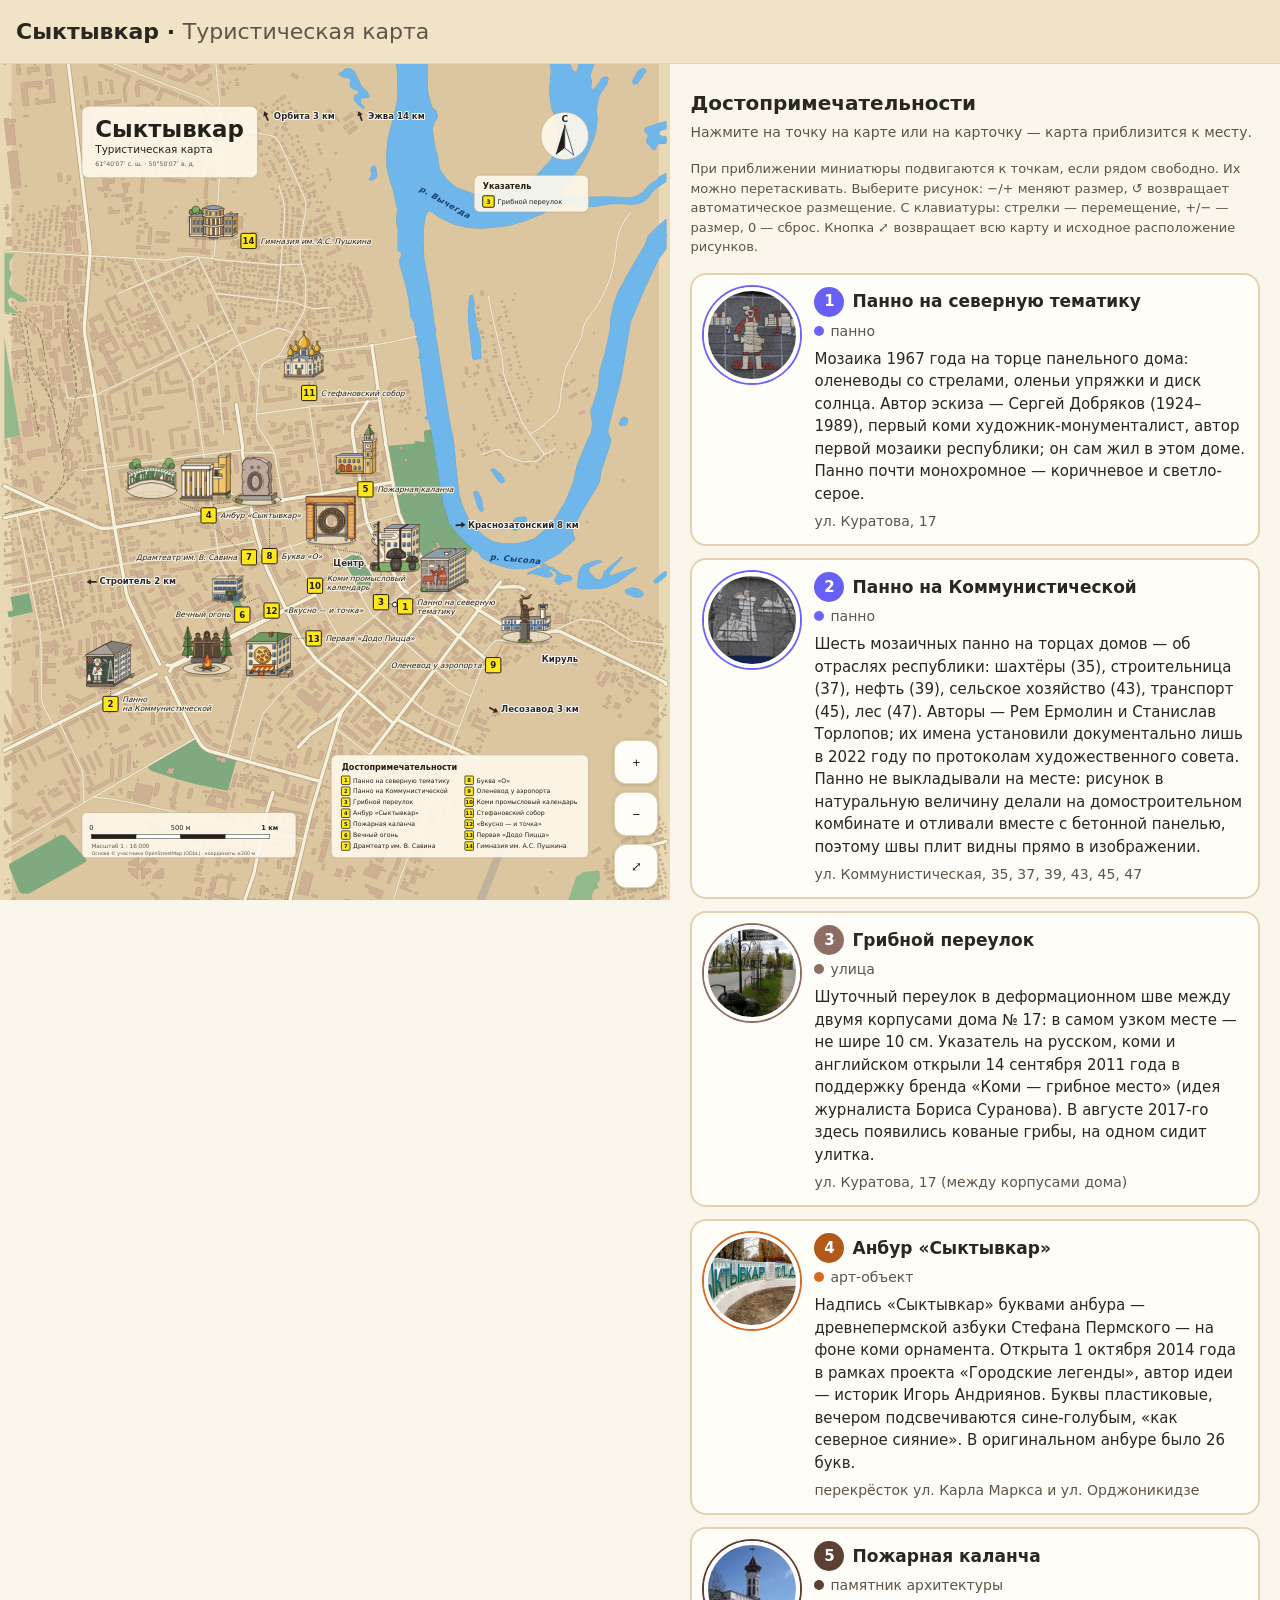
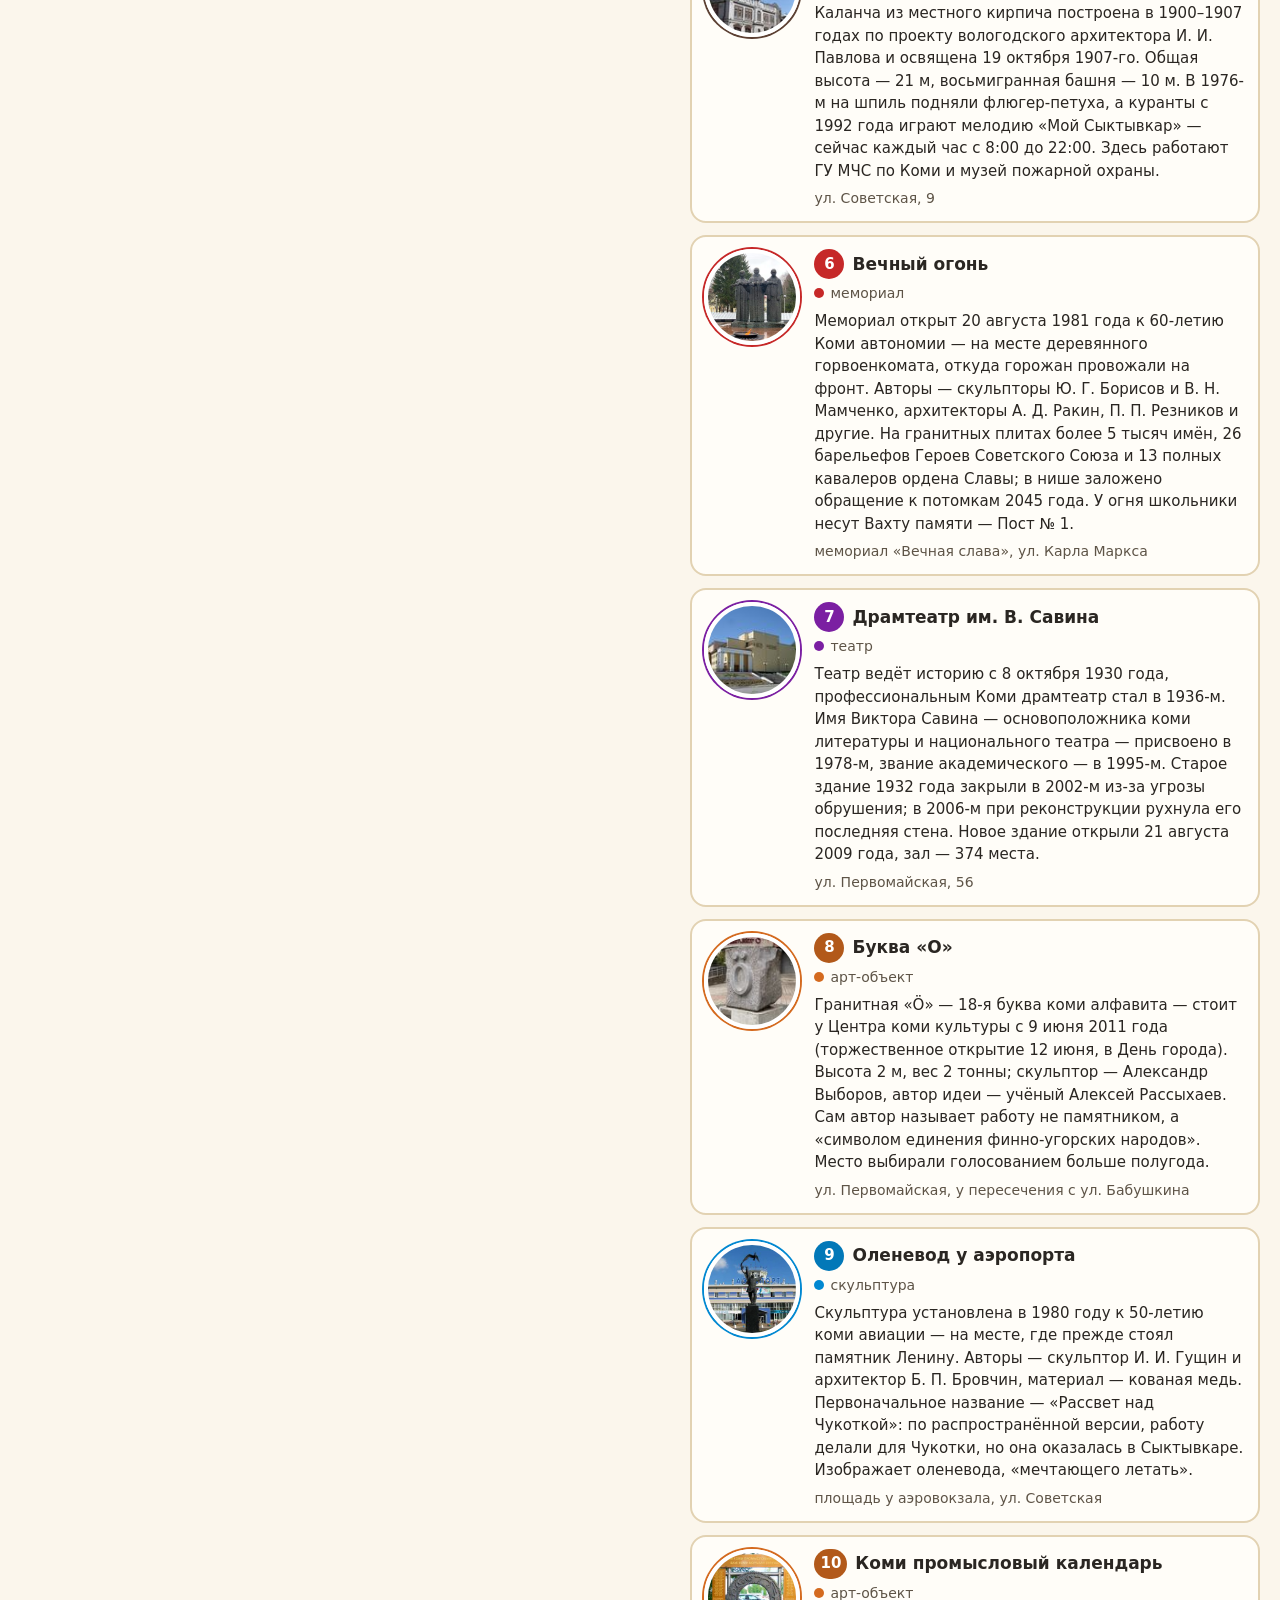
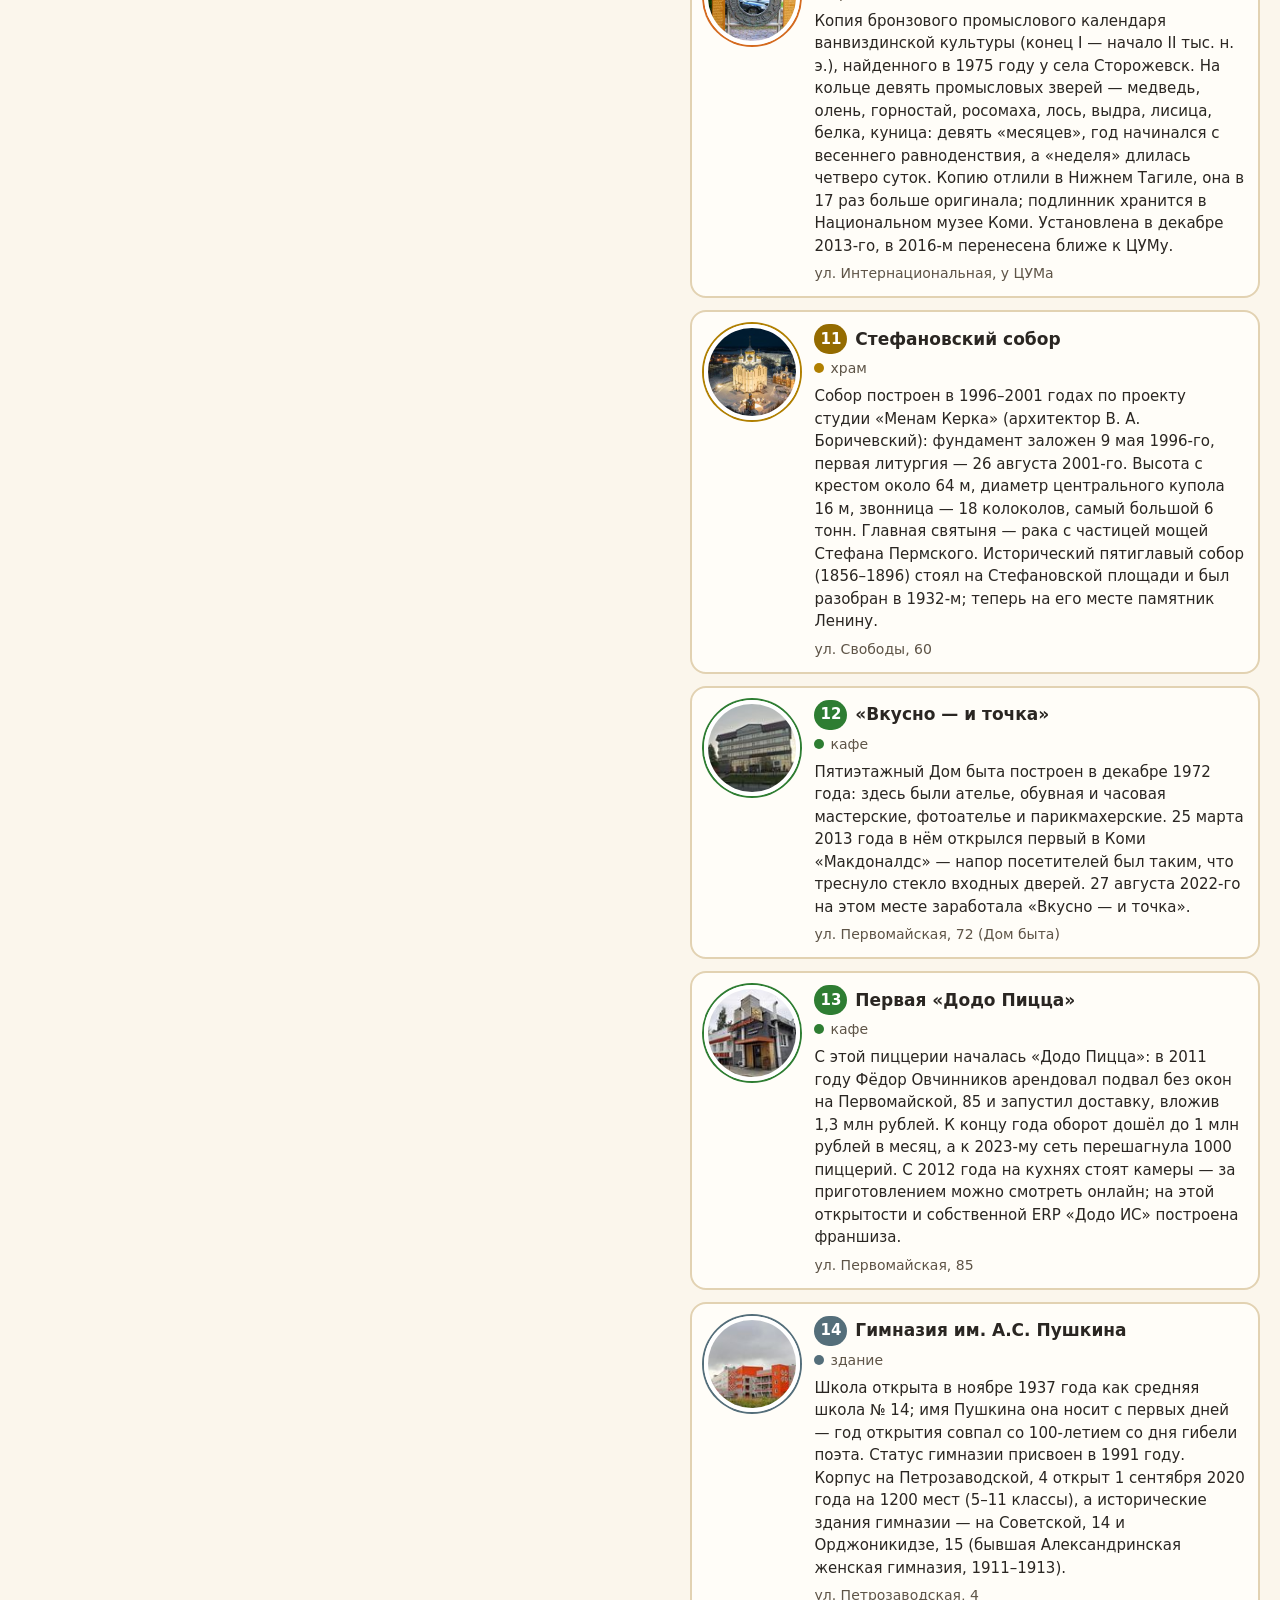
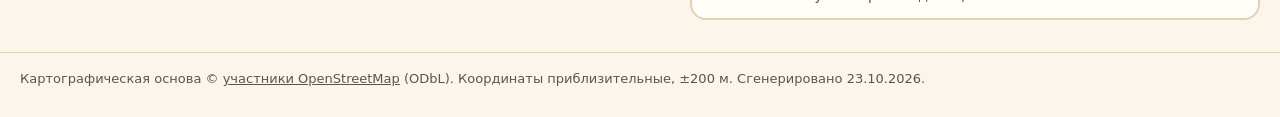
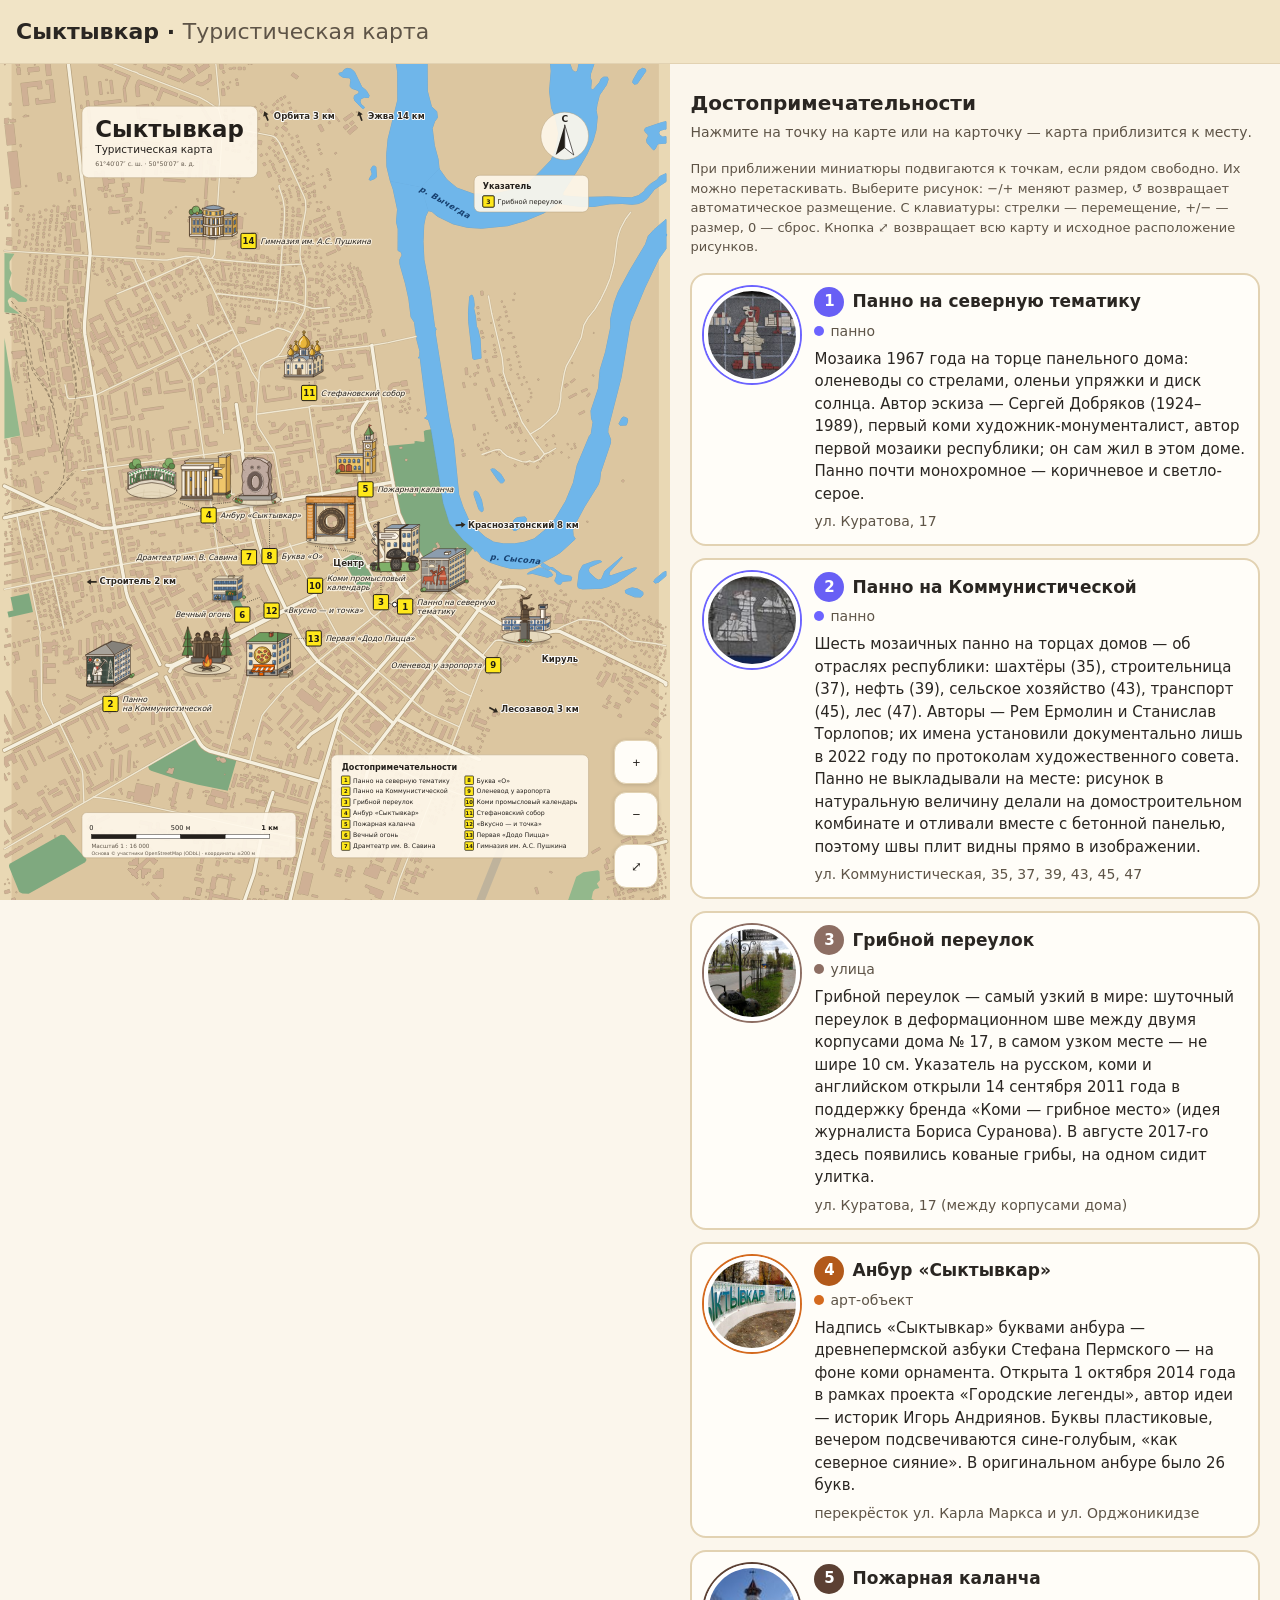
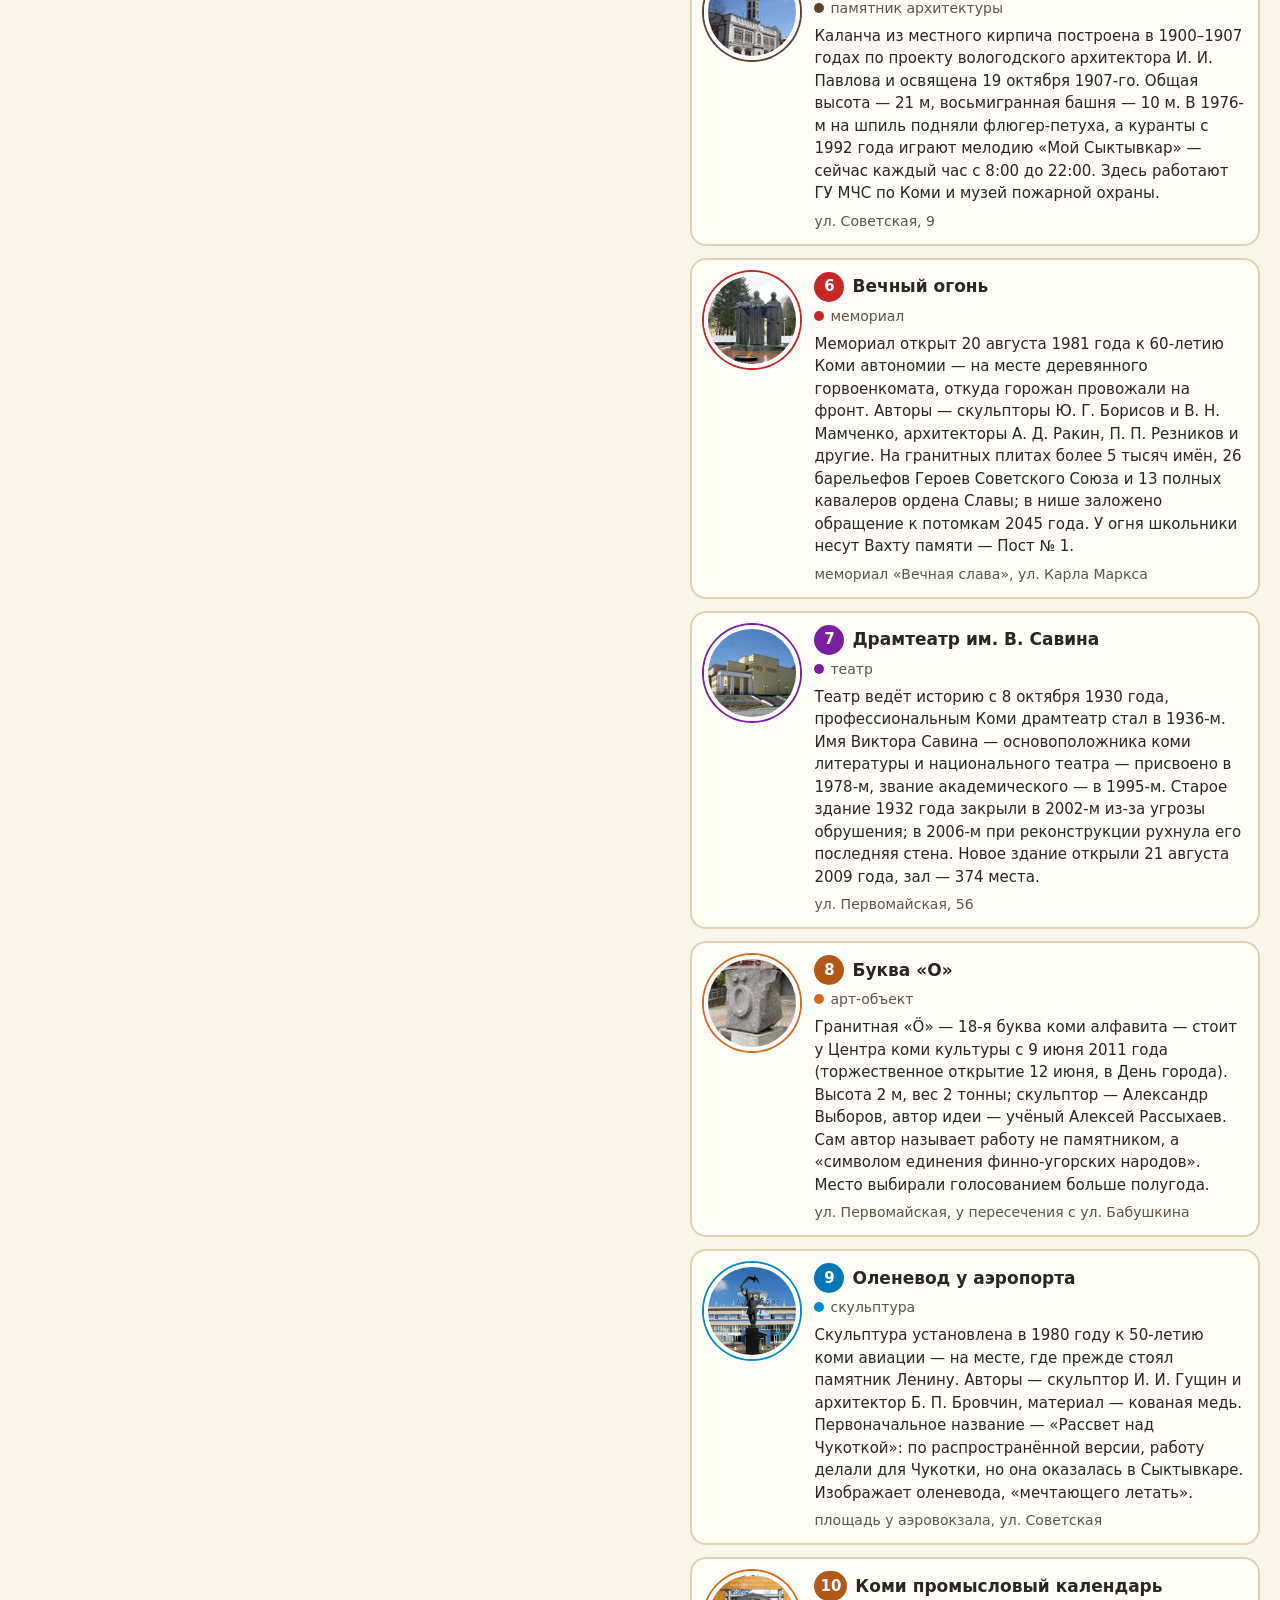
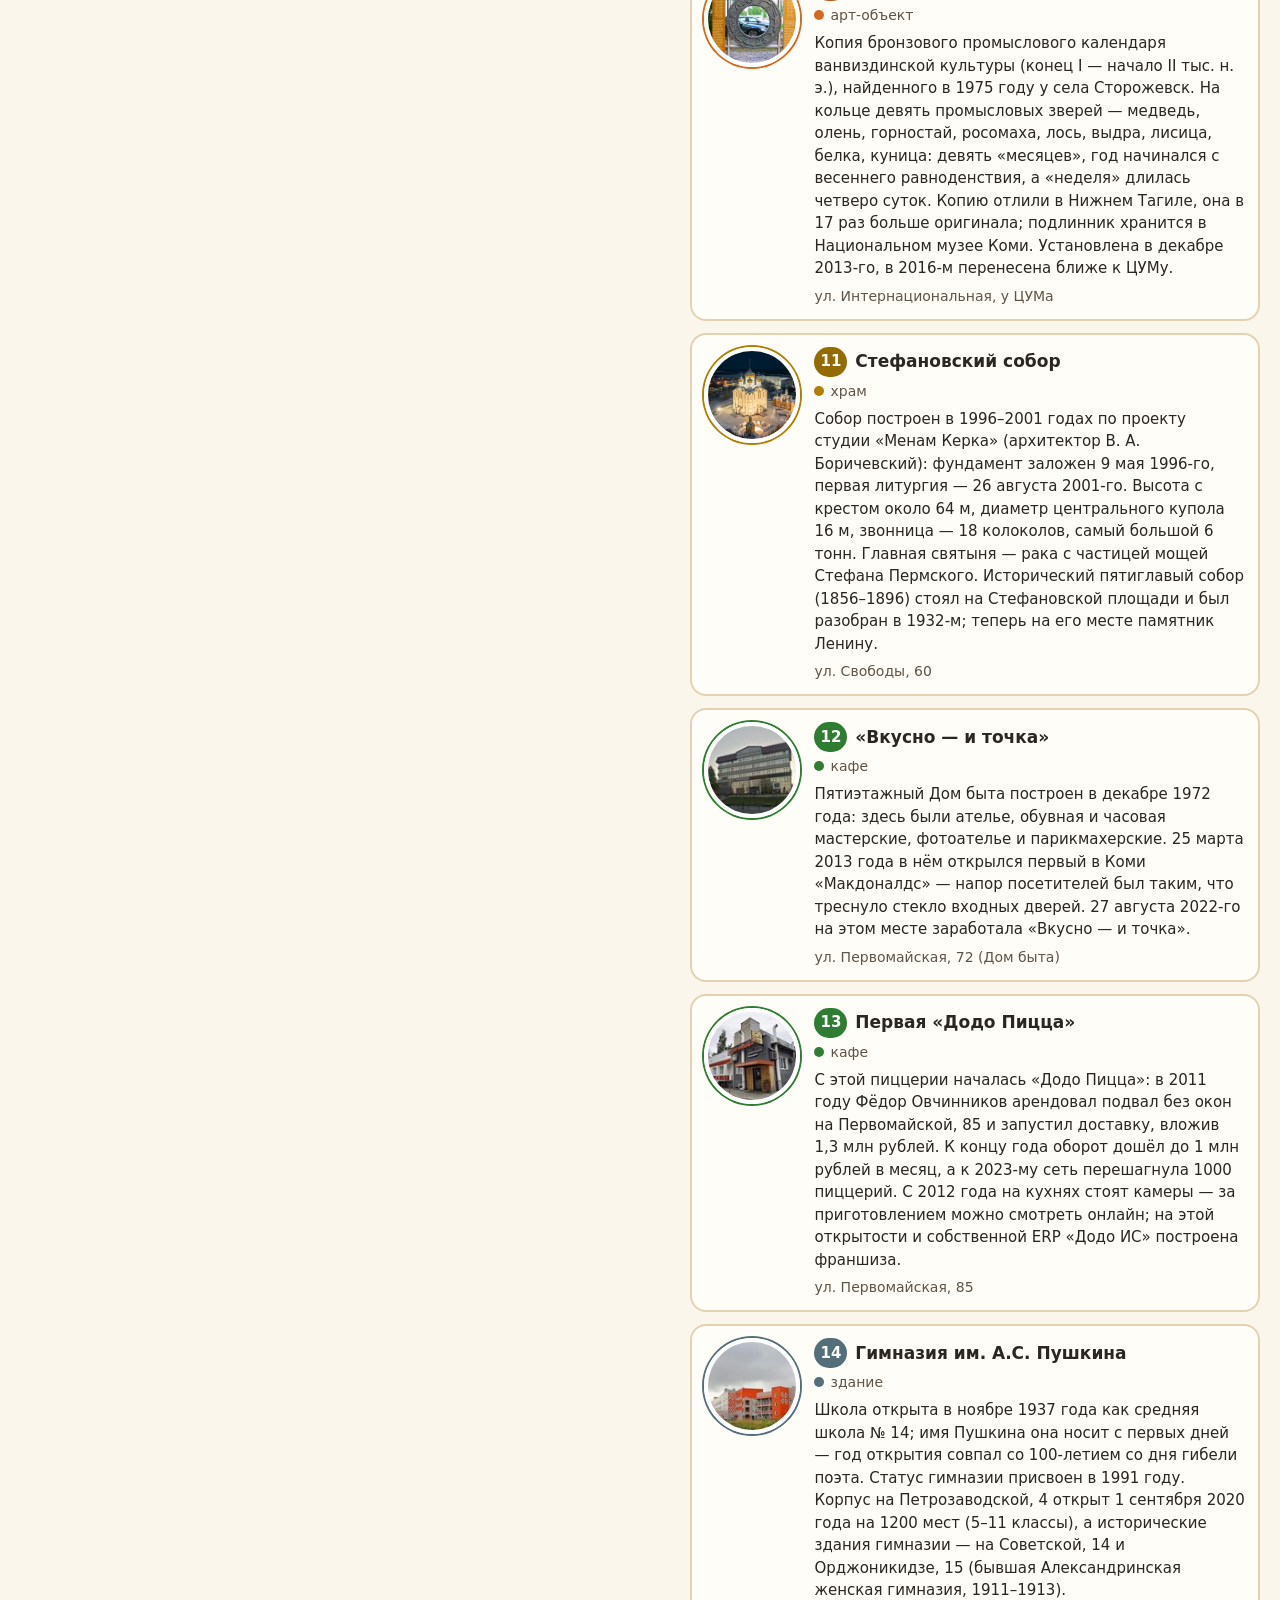
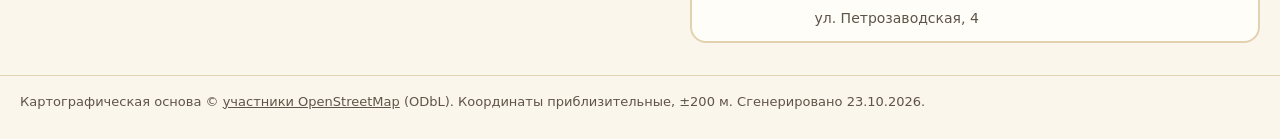
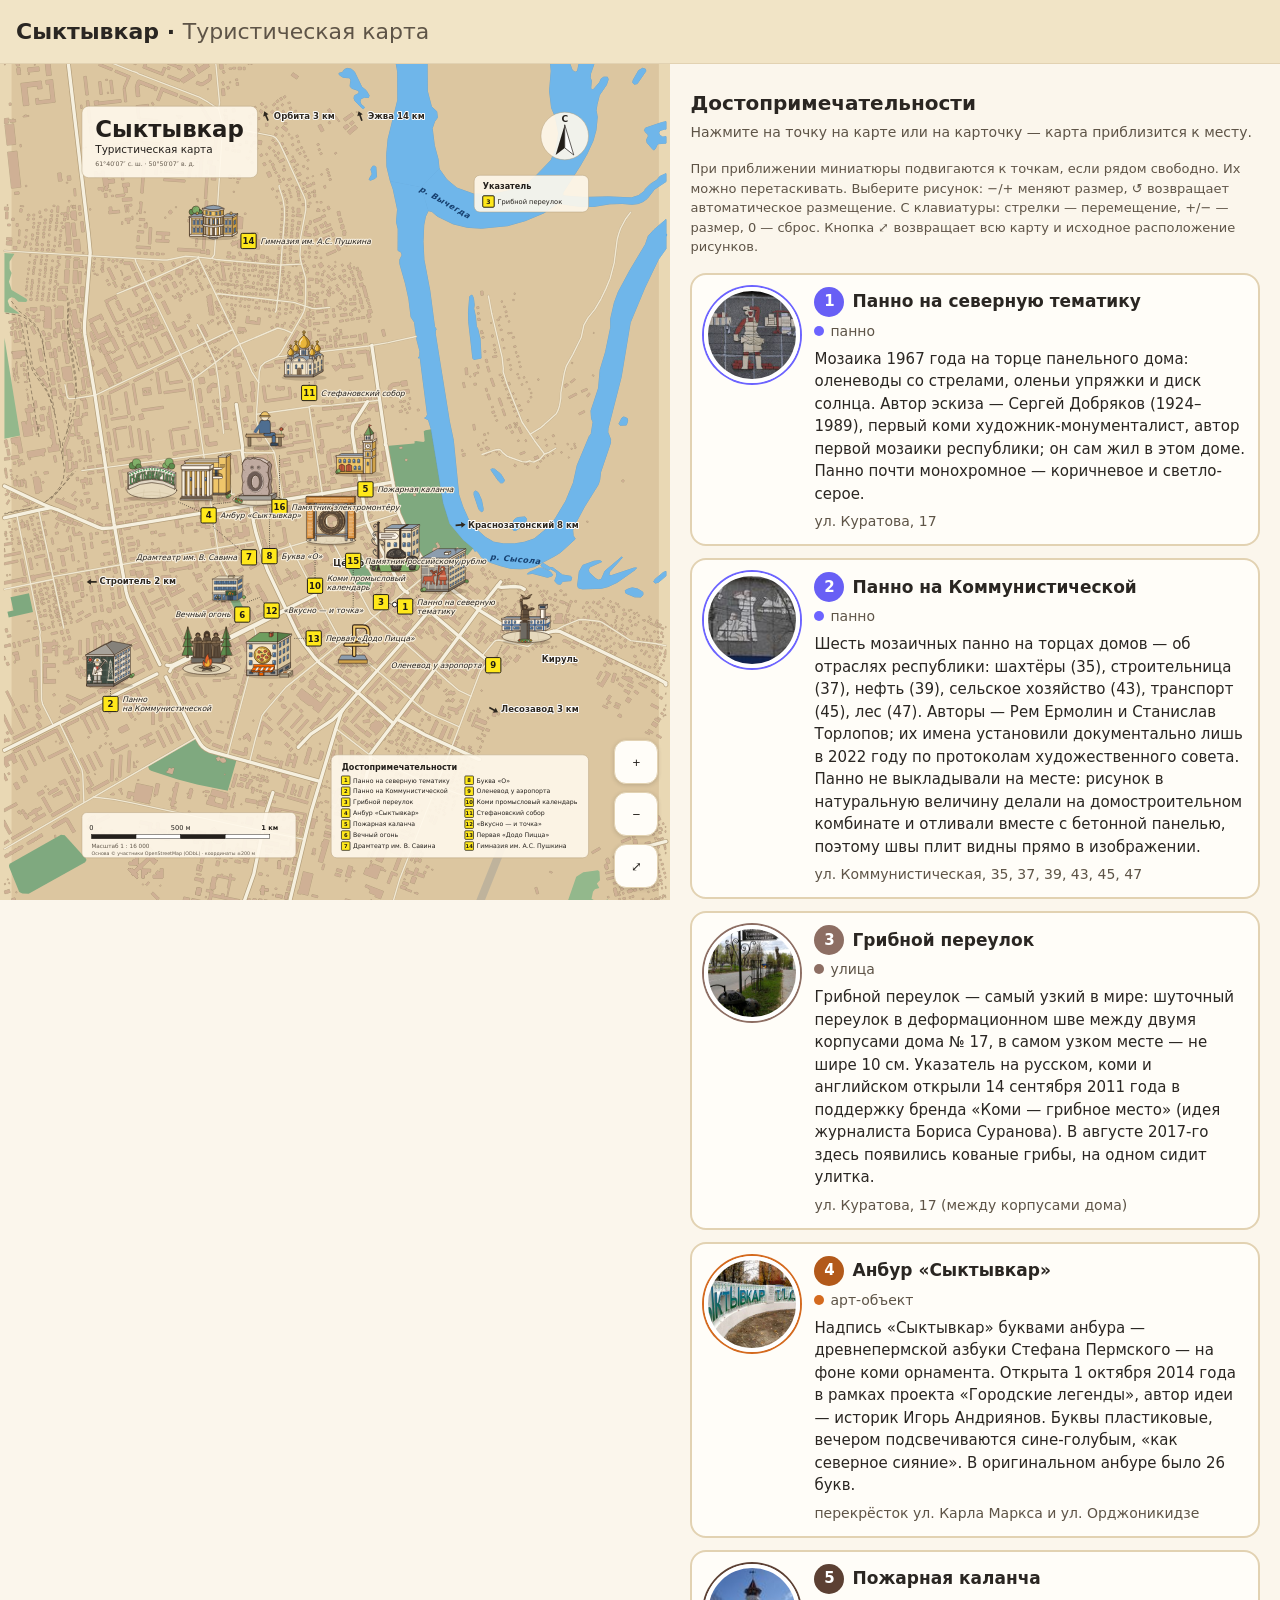
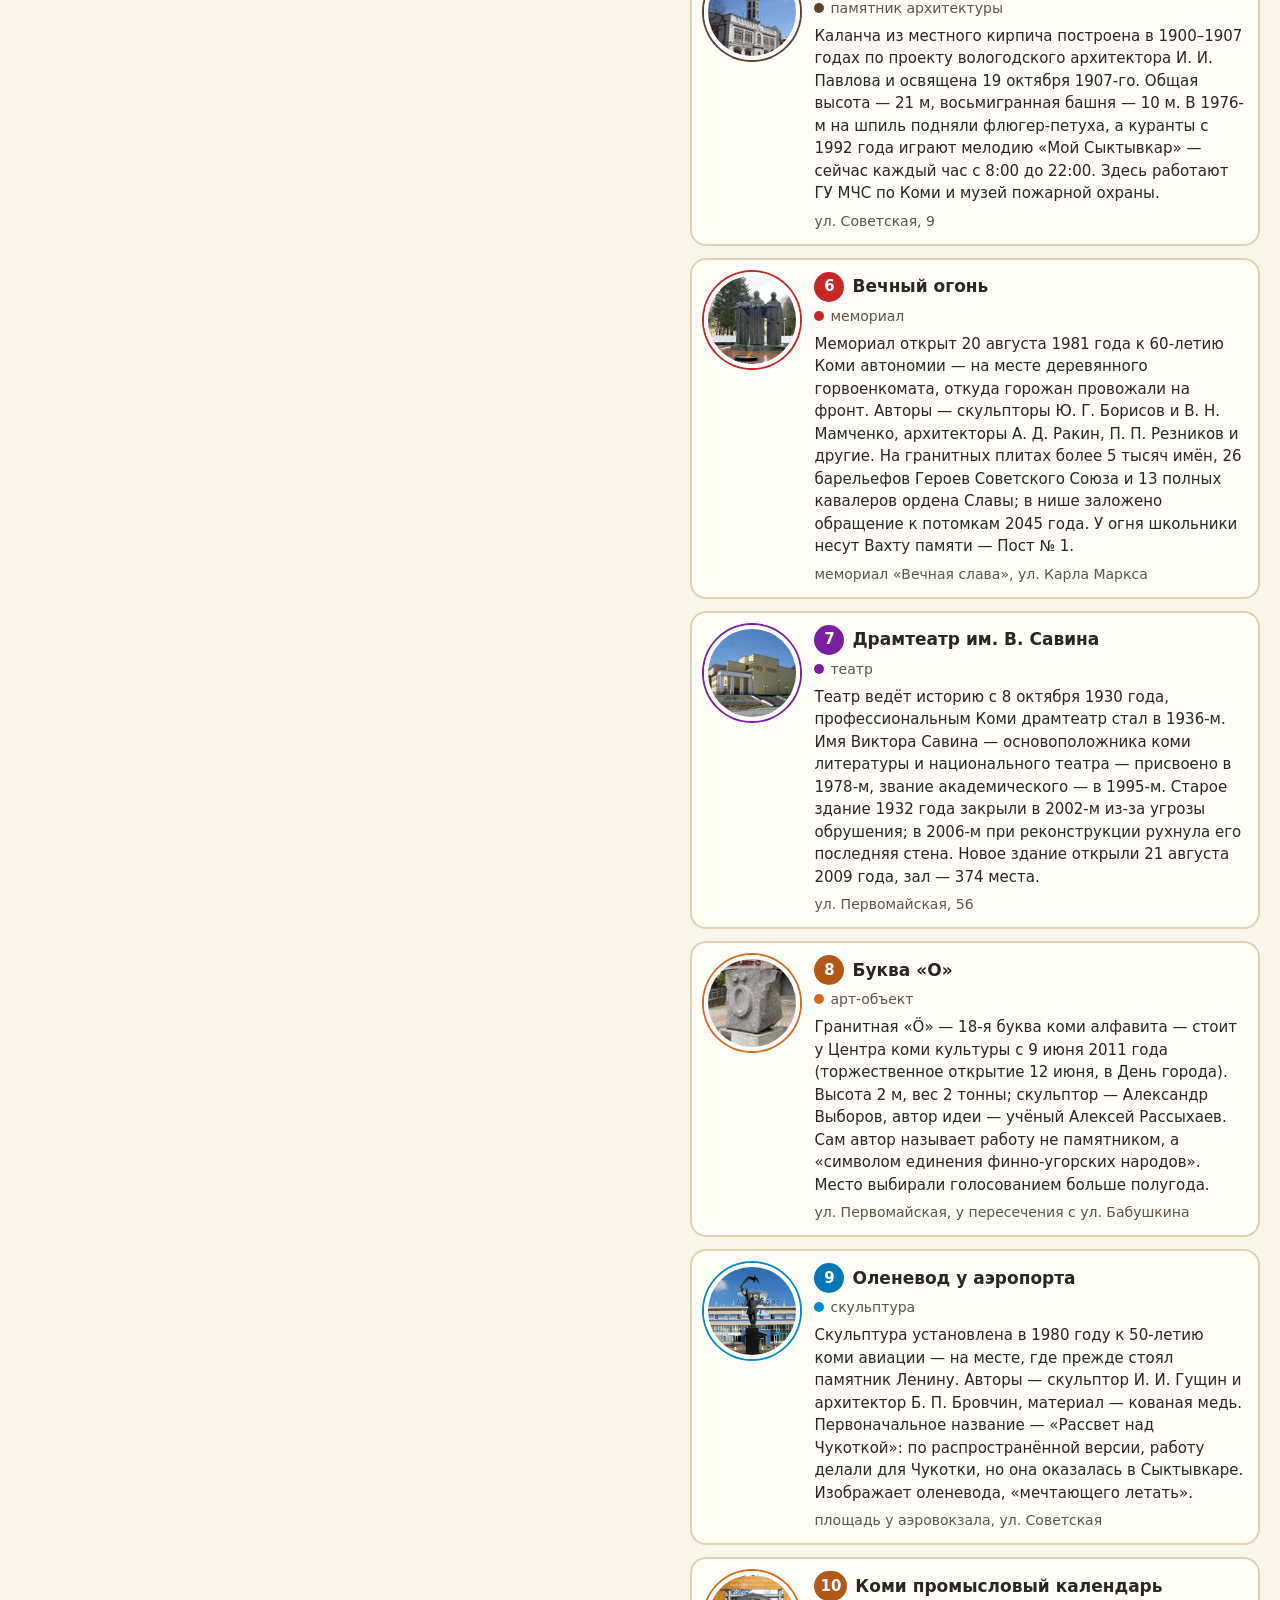
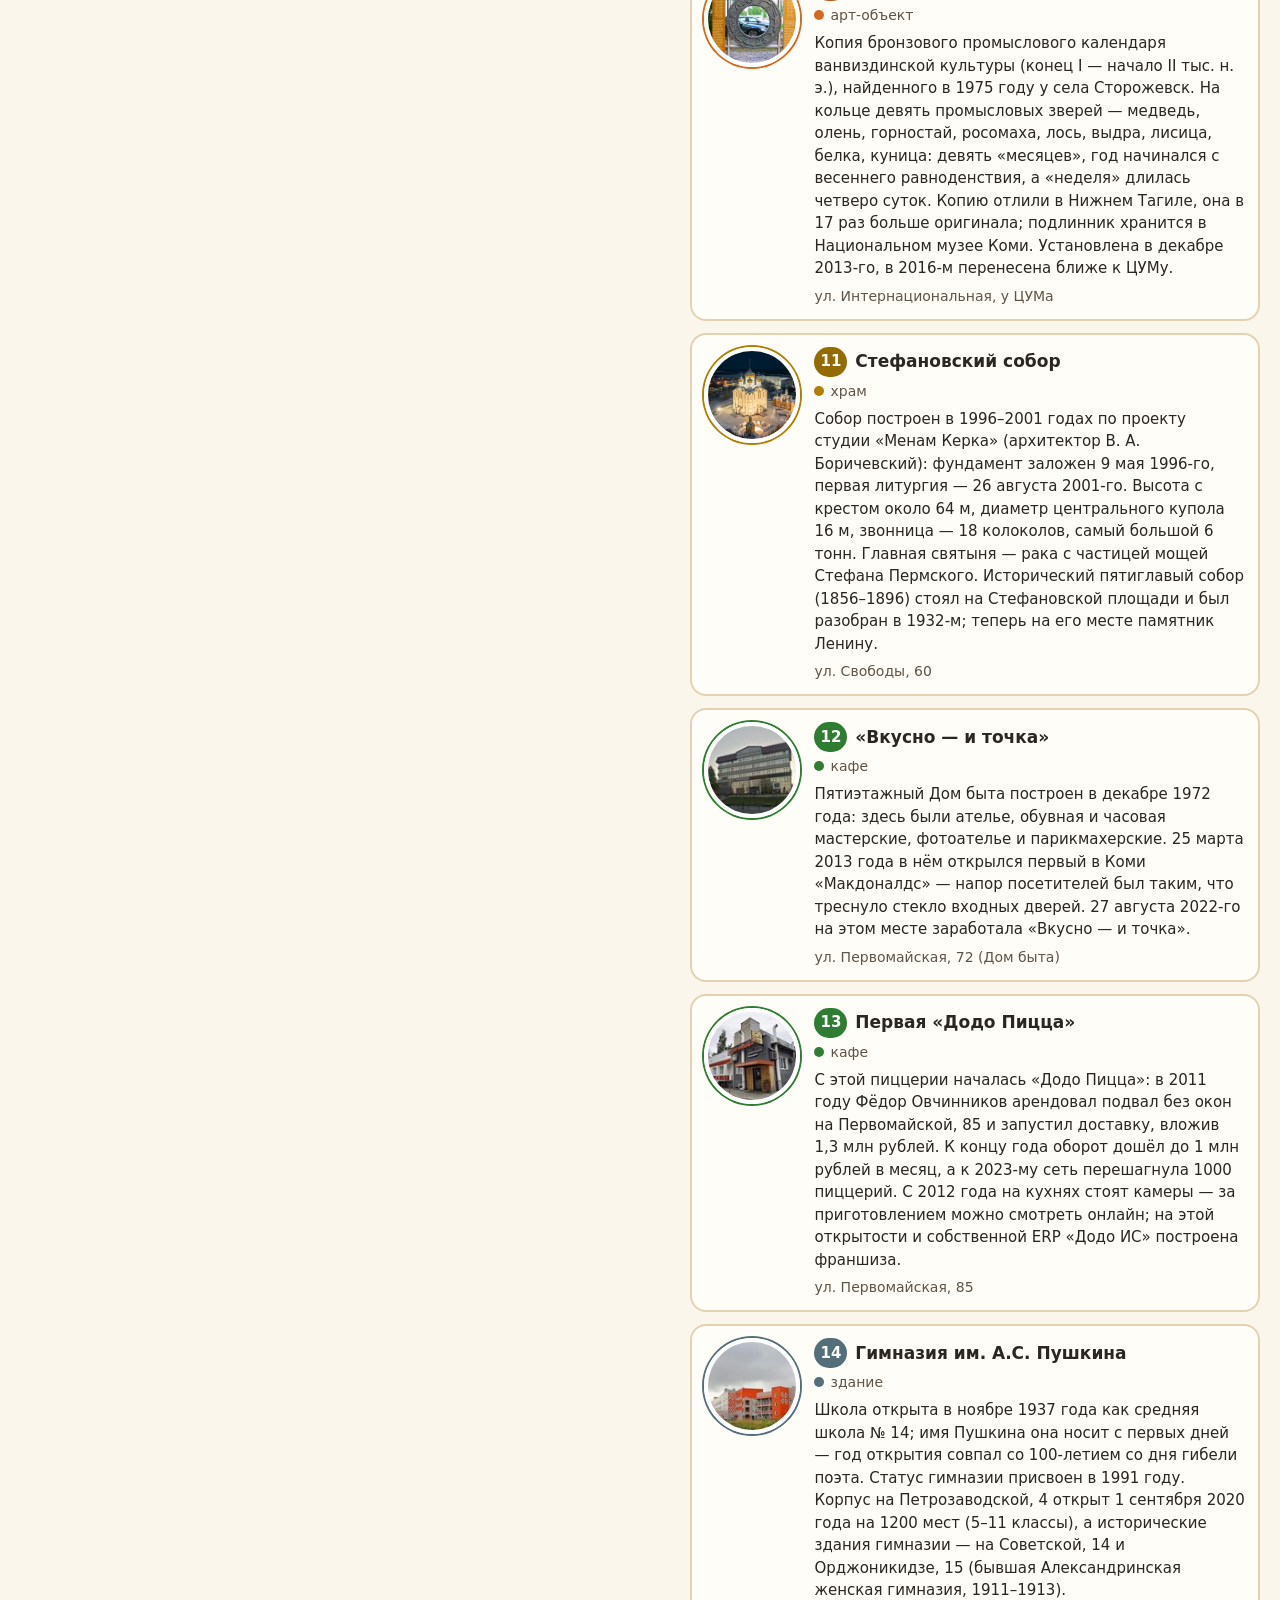
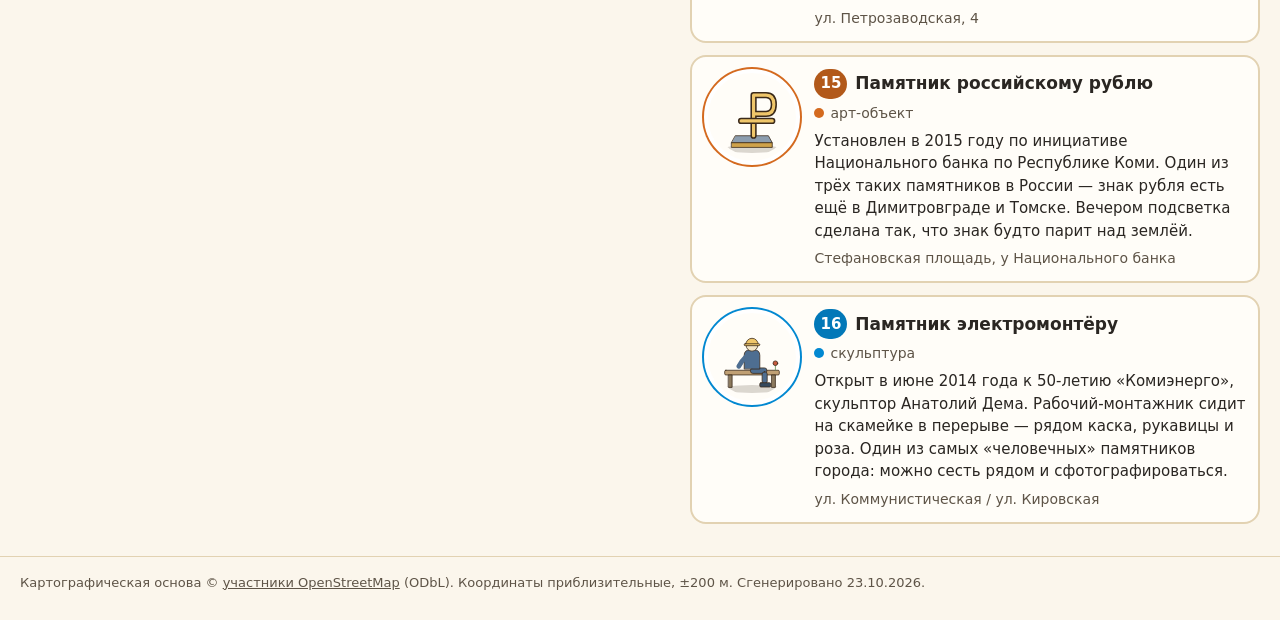
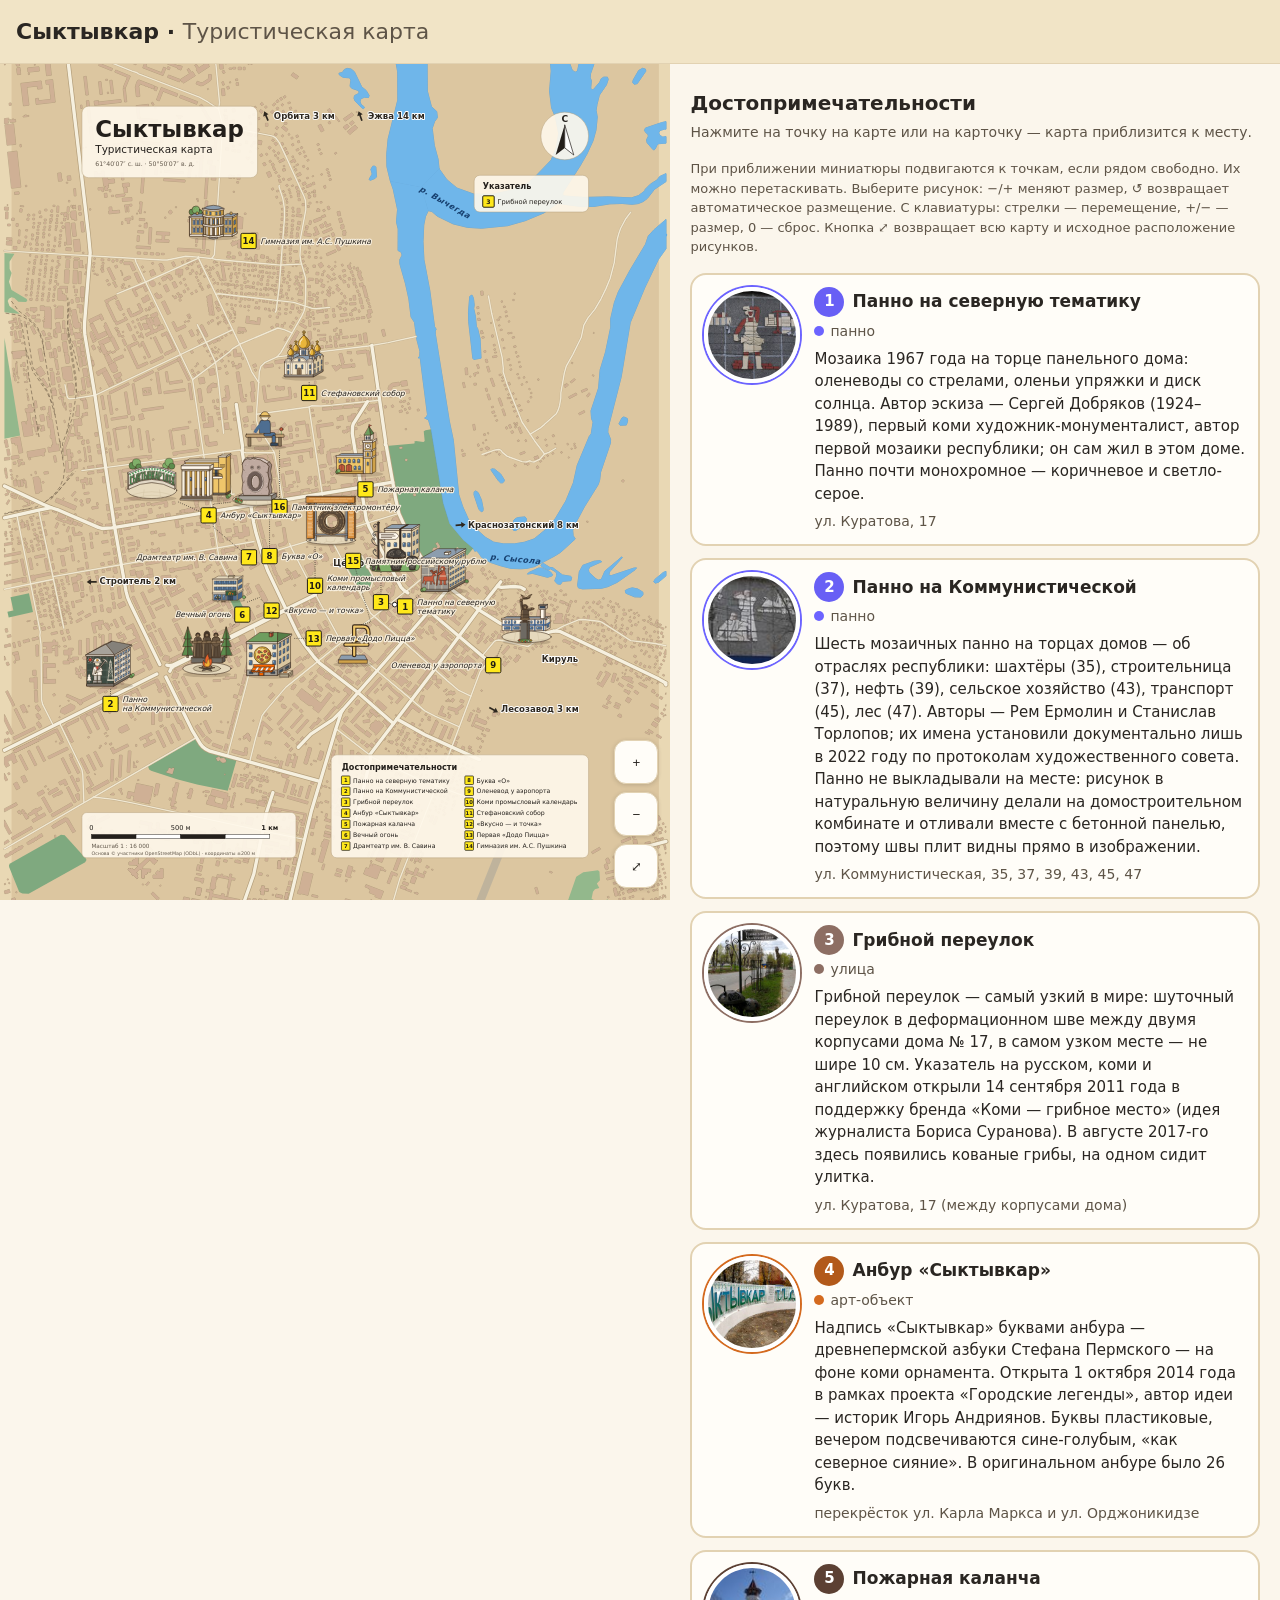
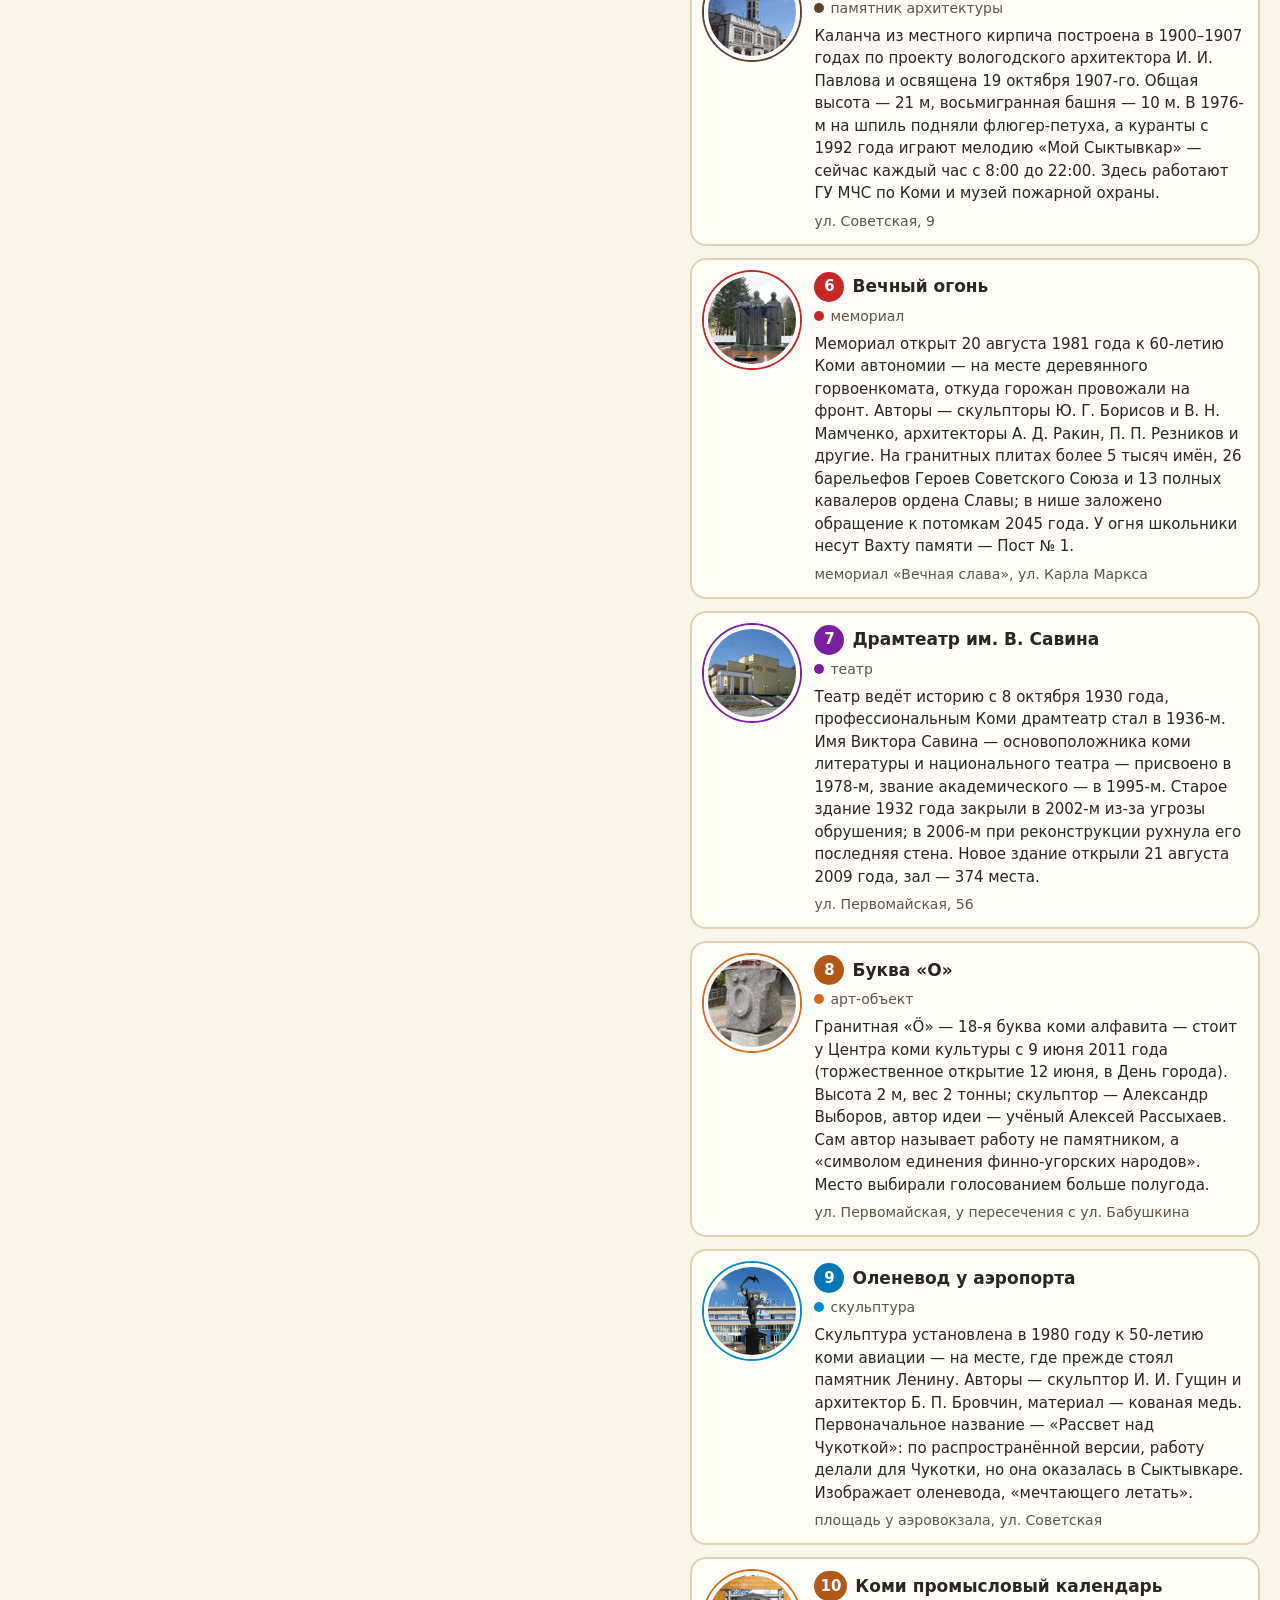
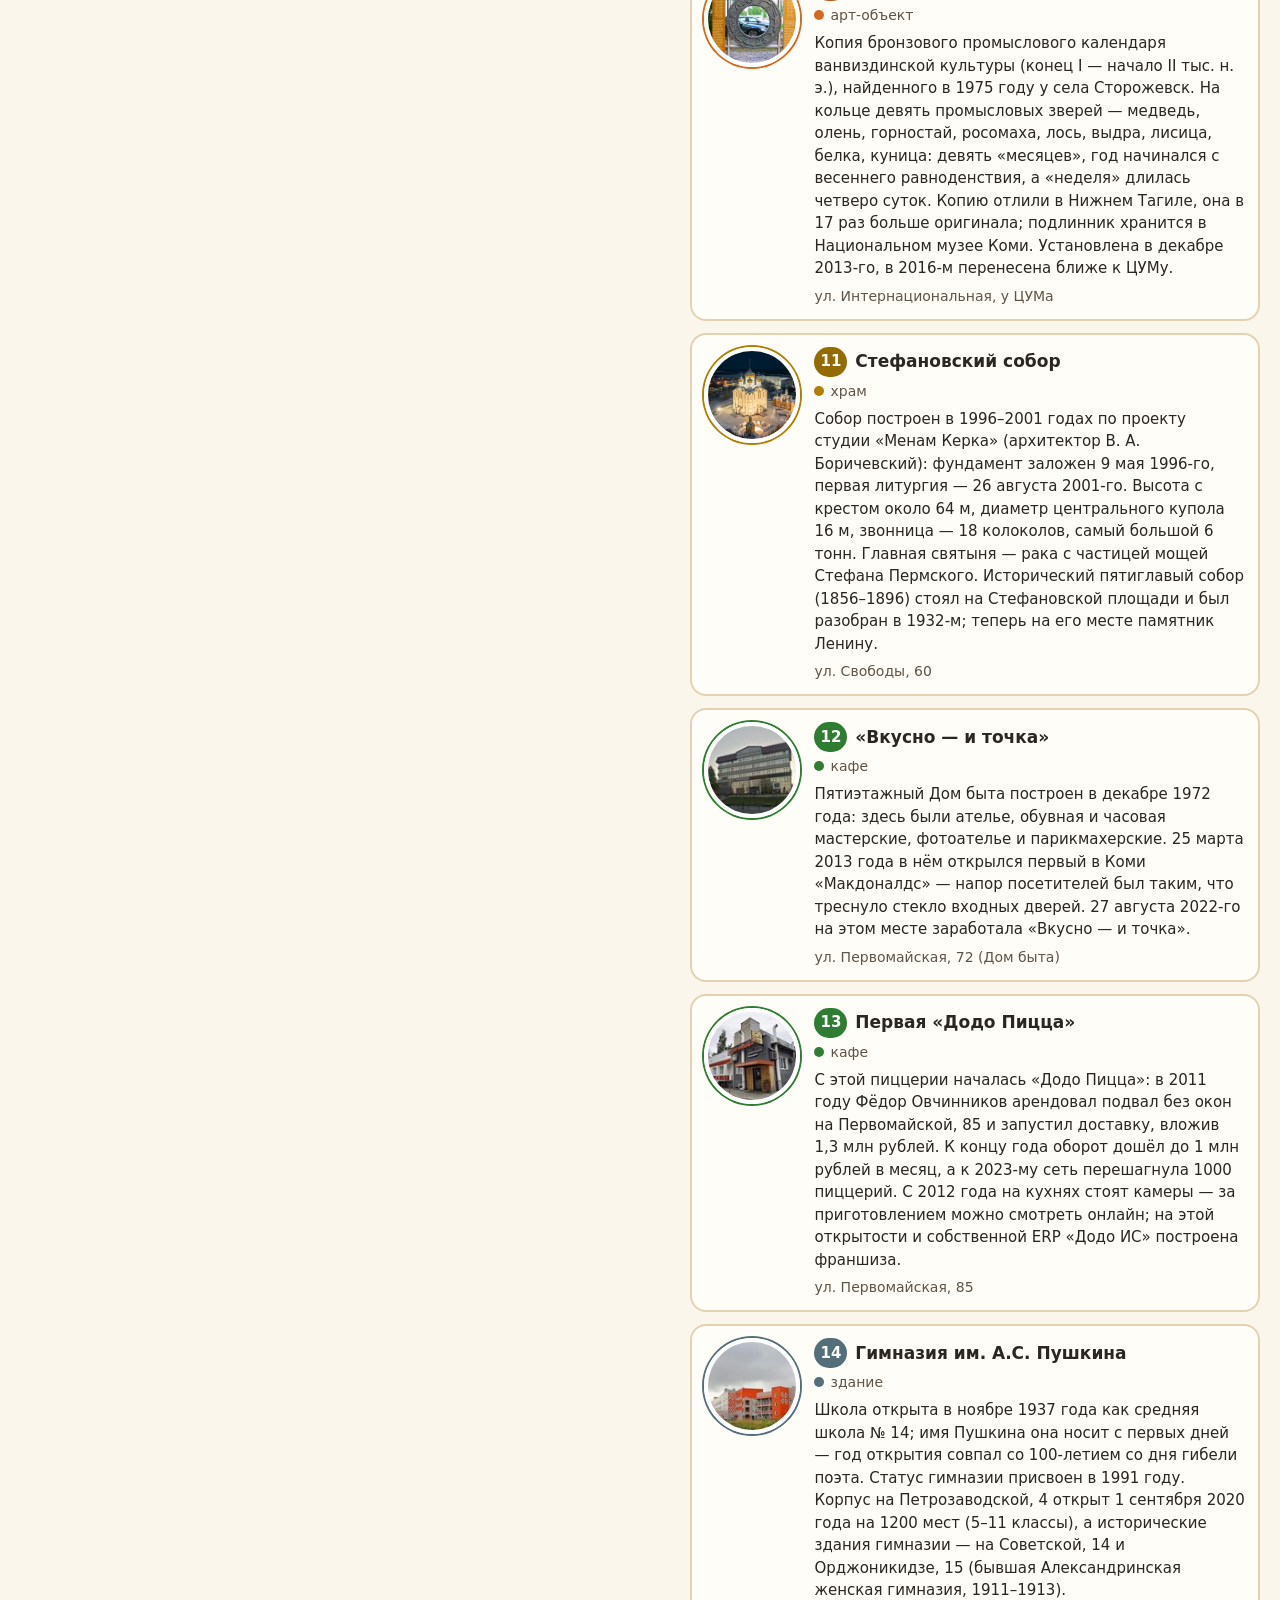
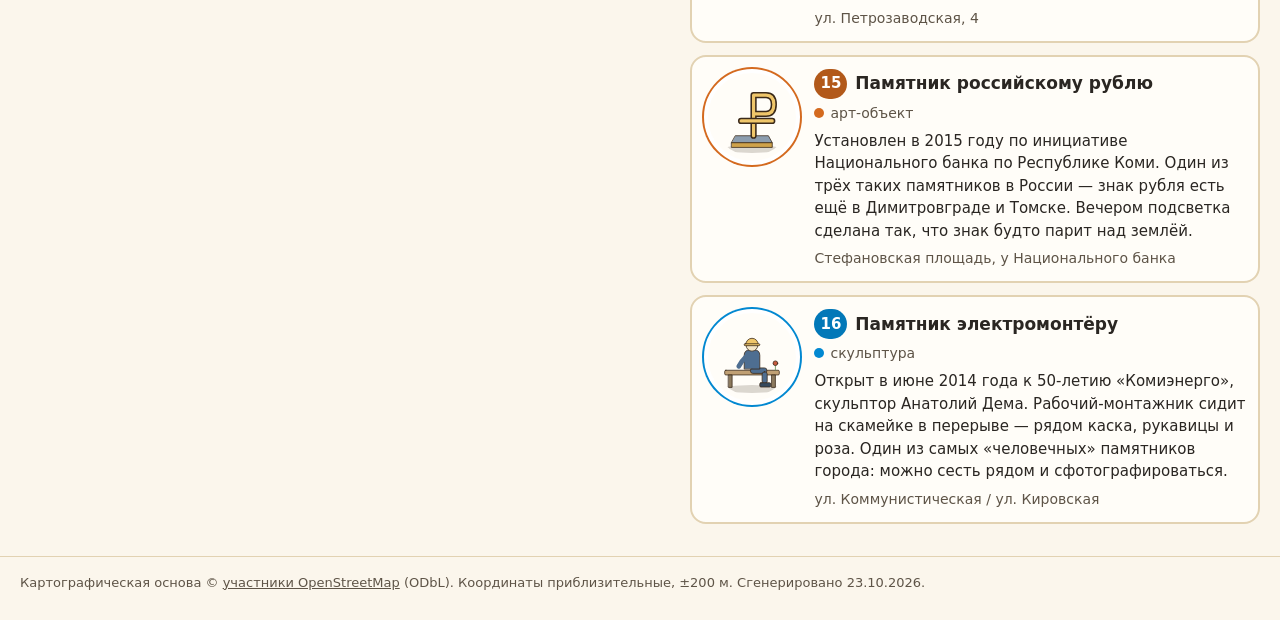
